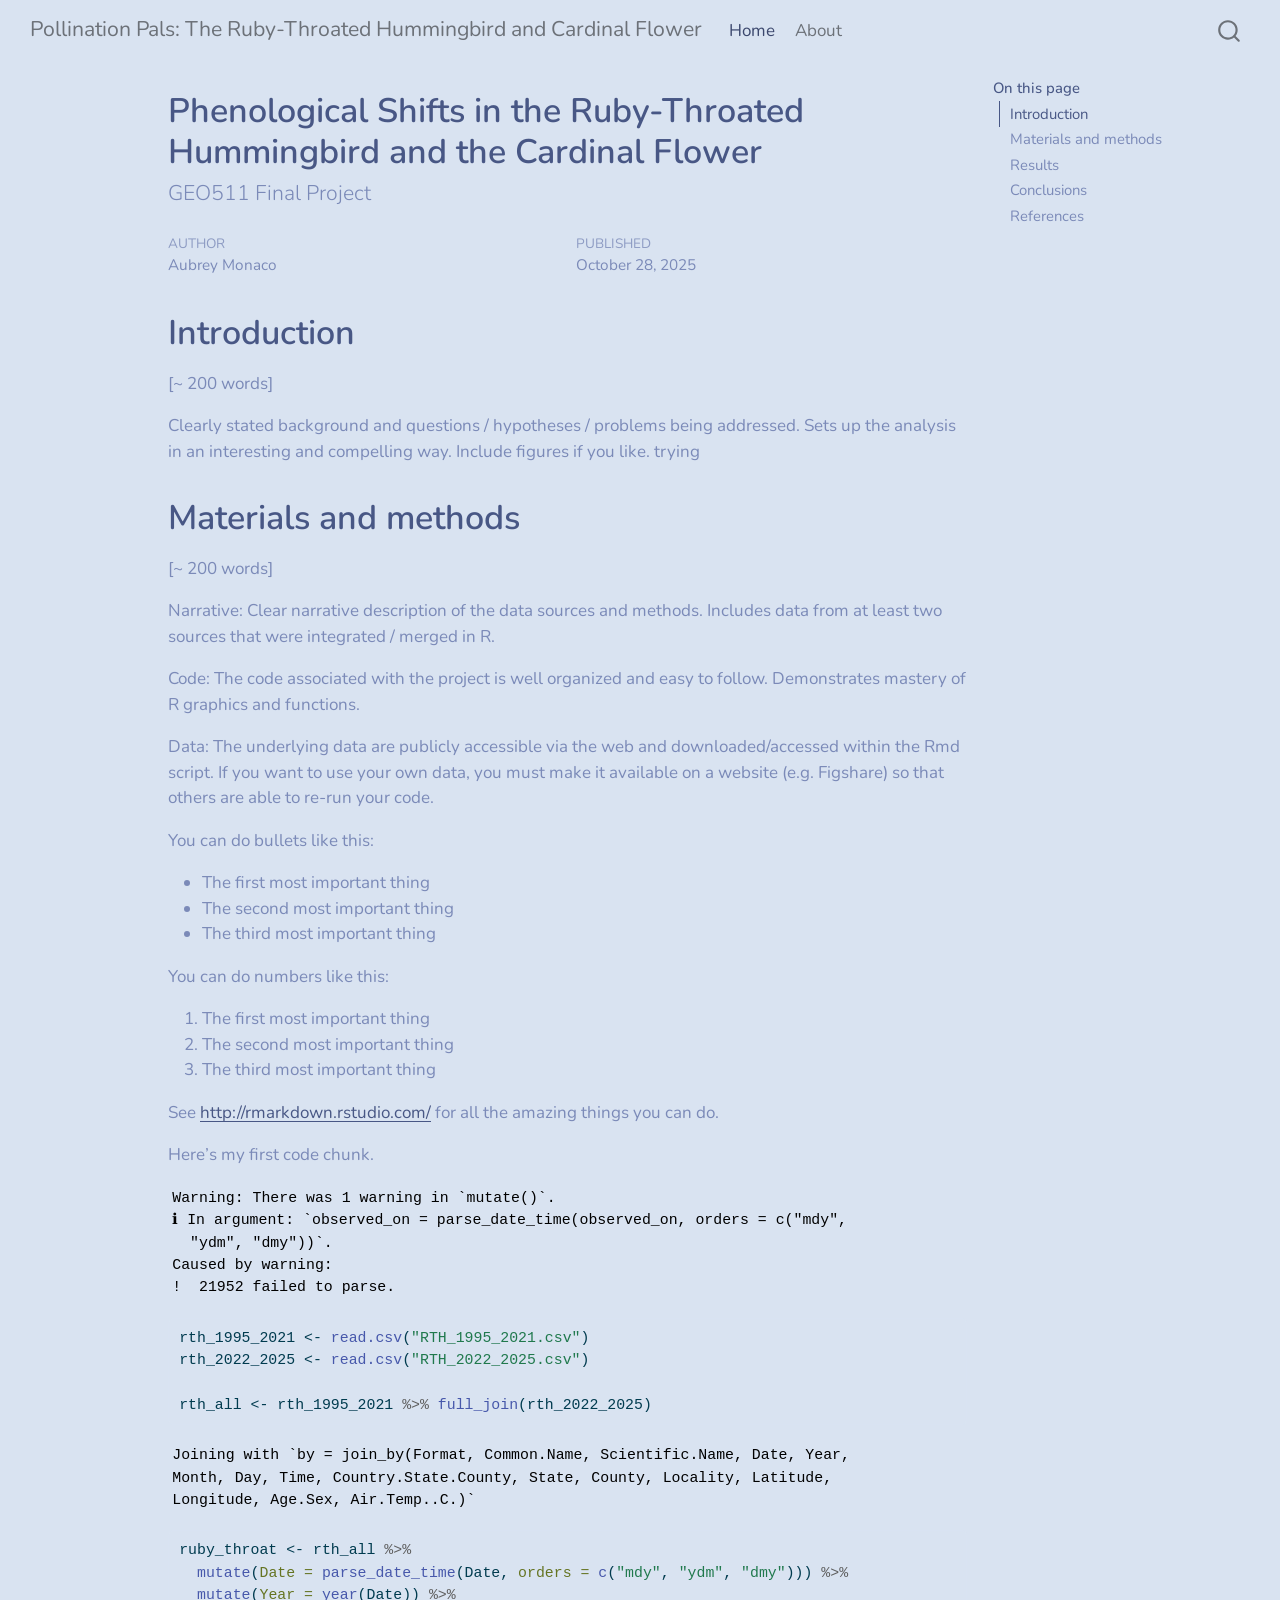
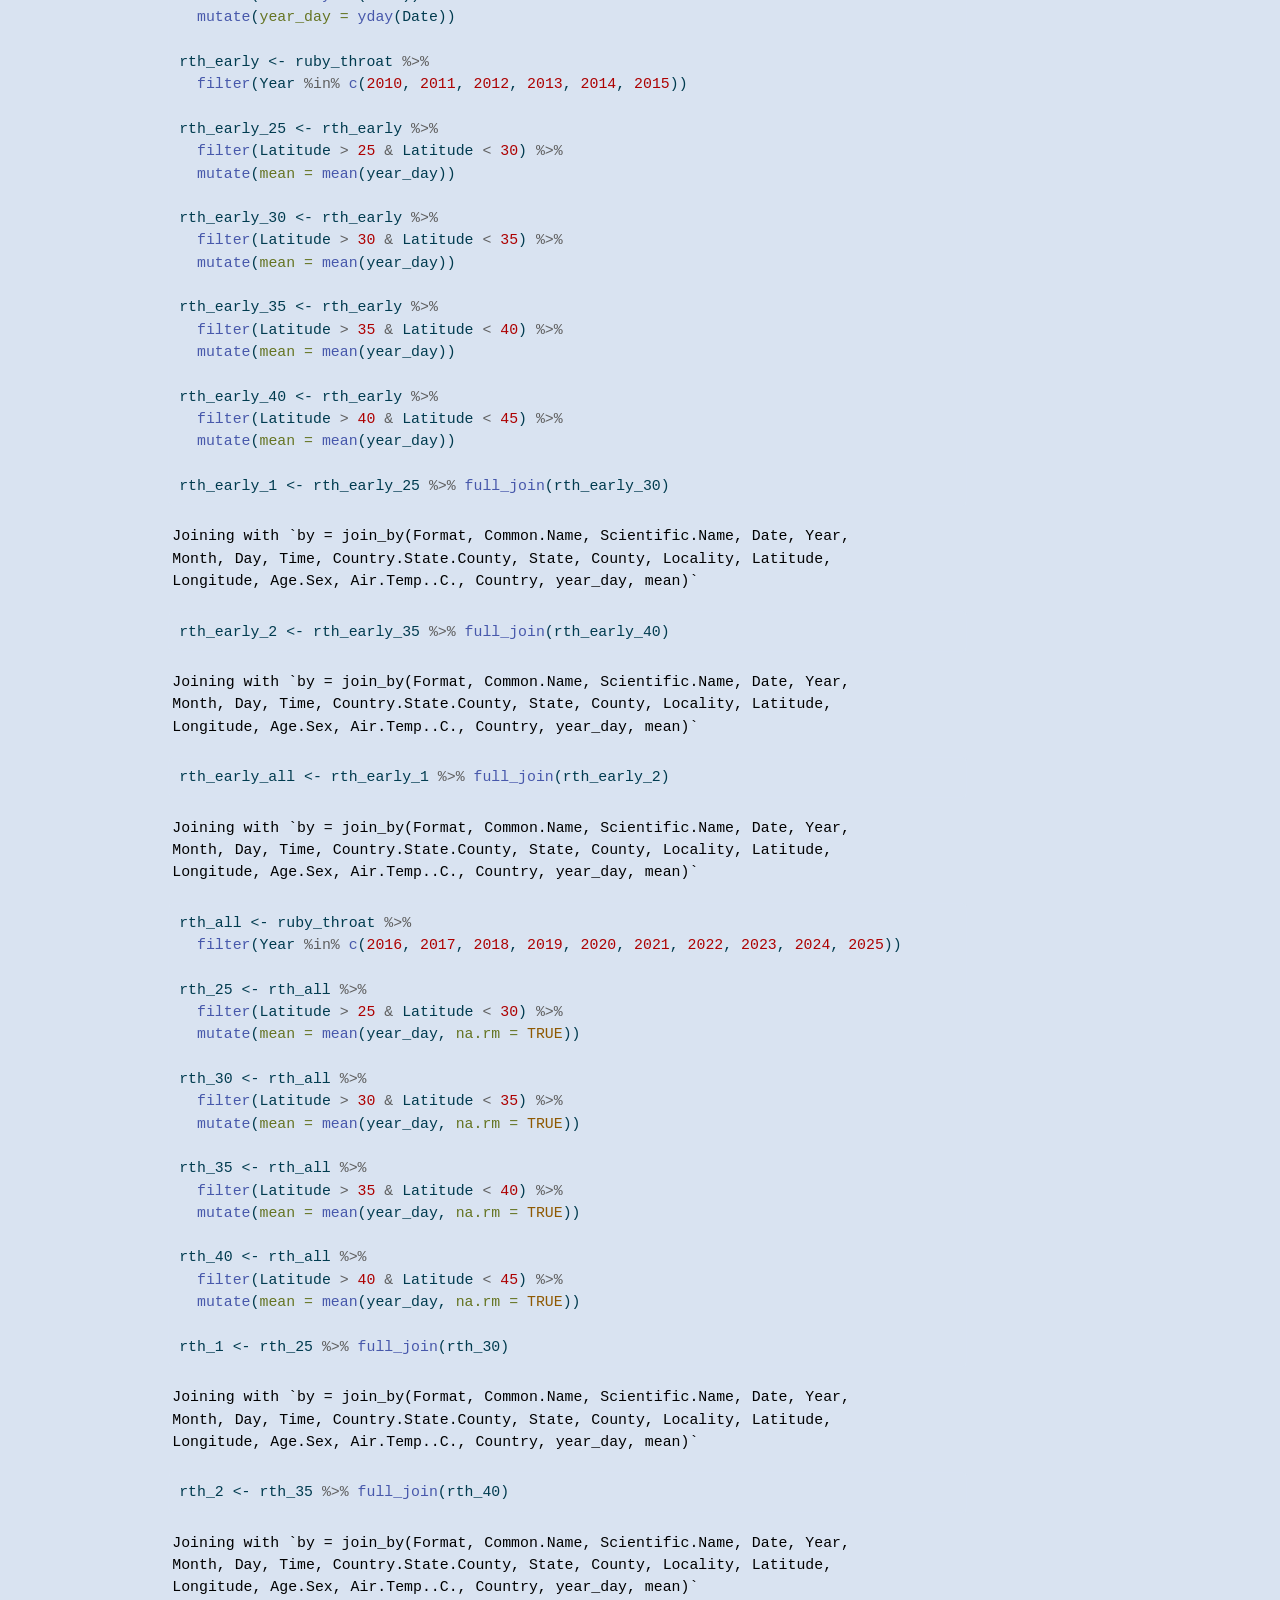
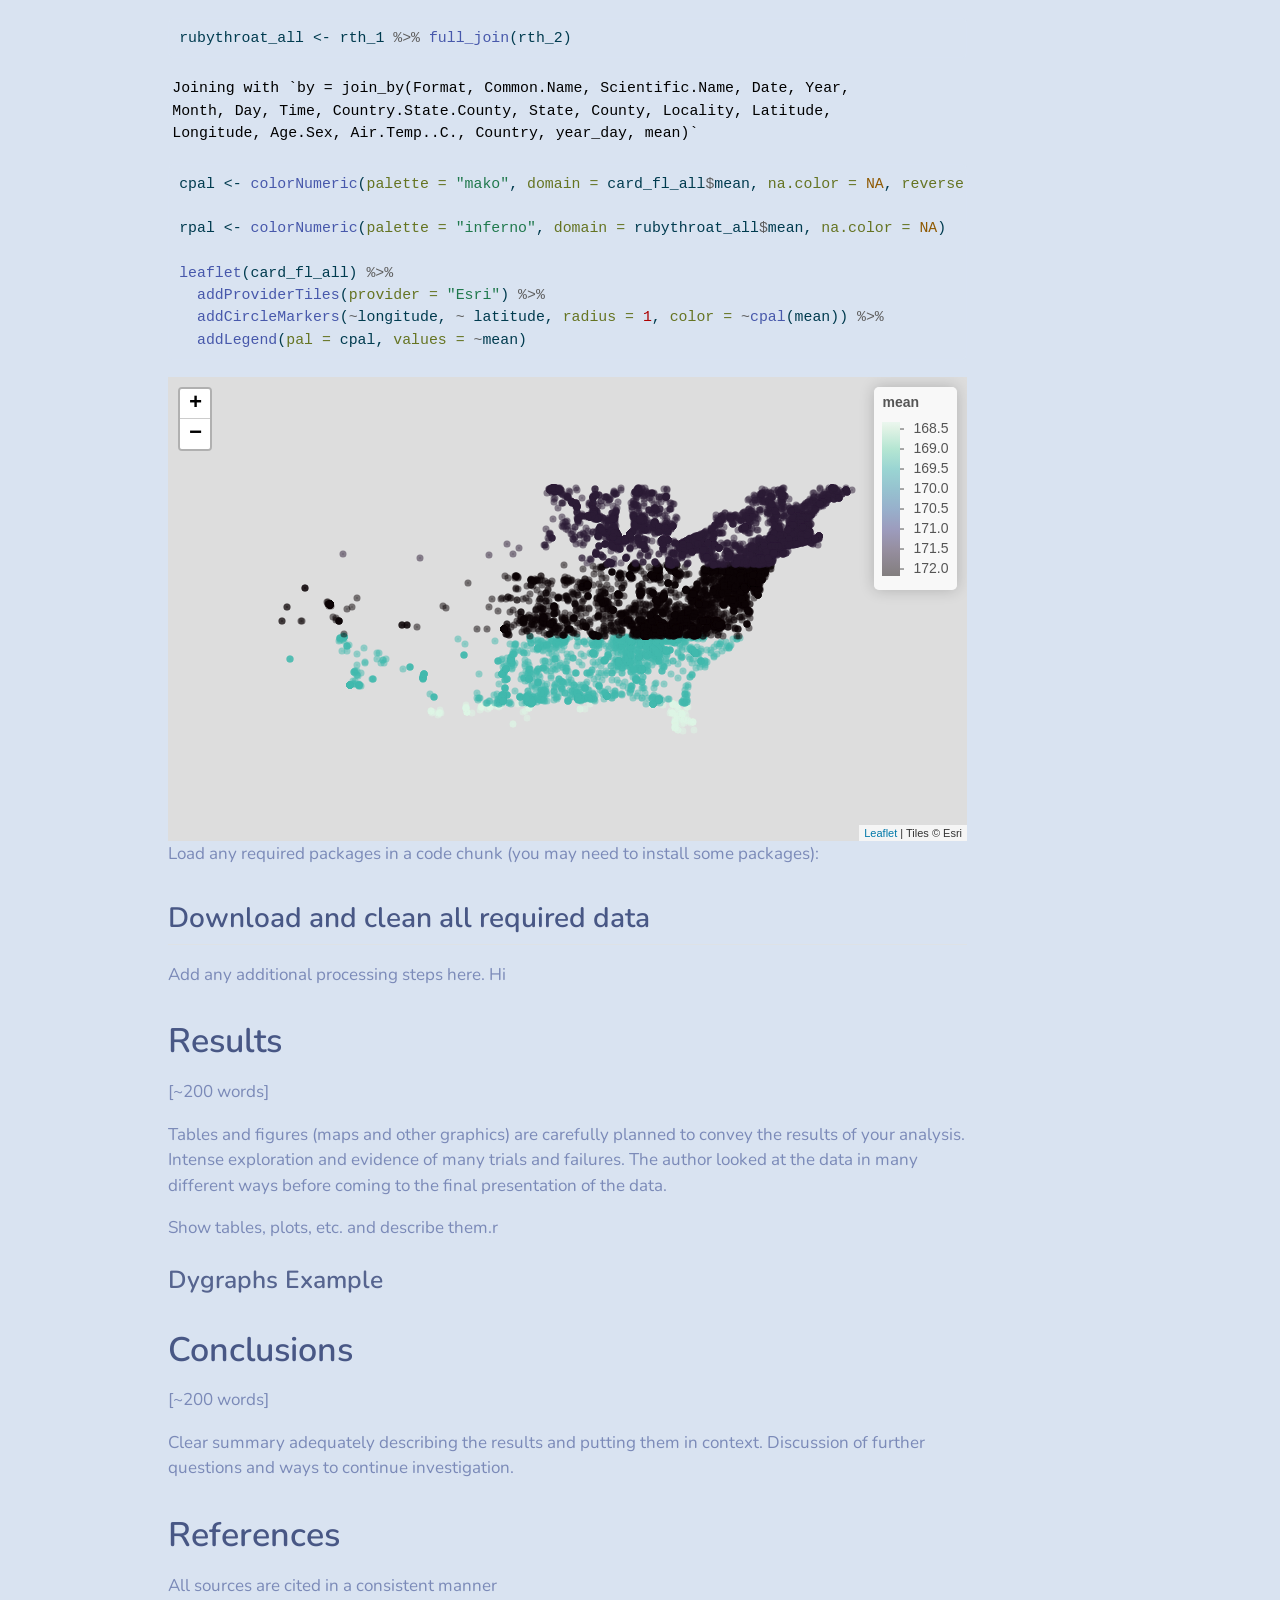
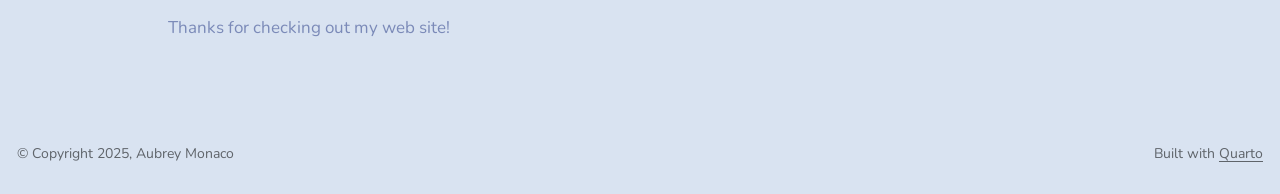
==== docs/index.html @ 7af9f14c "website update" ====
<!DOCTYPE html>
<html xmlns="http://www.w3.org/1999/xhtml" lang="en" xml:lang="en"><head>

<meta charset="utf-8">
<meta name="generator" content="quarto-1.7.32">

<meta name="viewport" content="width=device-width, initial-scale=1.0, user-scalable=yes">

<meta name="author" content="Aubrey Monaco">
<meta name="dcterms.date" content="2025-10-28">

<title>Phenological Shifts in the Ruby-Throated Hummingbird and the Cardinal Flower – Pollination Pals: The Ruby-Throated Hummingbird and Cardinal Flower</title>
<style>
code{white-space: pre-wrap;}
span.smallcaps{font-variant: small-caps;}
div.columns{display: flex; gap: min(4vw, 1.5em);}
div.column{flex: auto; overflow-x: auto;}
div.hanging-indent{margin-left: 1.5em; text-indent: -1.5em;}
ul.task-list{list-style: none;}
ul.task-list li input[type="checkbox"] {
  width: 0.8em;
  margin: 0 0.8em 0.2em -1em; /* quarto-specific, see https://github.com/quarto-dev/quarto-cli/issues/4556 */ 
  vertical-align: middle;
}
/* CSS for syntax highlighting */
html { -webkit-text-size-adjust: 100%; }
pre > code.sourceCode { white-space: pre; position: relative; }
pre > code.sourceCode > span { display: inline-block; line-height: 1.25; }
pre > code.sourceCode > span:empty { height: 1.2em; }
.sourceCode { overflow: visible; }
code.sourceCode > span { color: inherit; text-decoration: inherit; }
div.sourceCode { margin: 1em 0; }
pre.sourceCode { margin: 0; }
@media screen {
div.sourceCode { overflow: auto; }
}
@media print {
pre > code.sourceCode { white-space: pre-wrap; }
pre > code.sourceCode > span { text-indent: -5em; padding-left: 5em; }
}
pre.numberSource code
  { counter-reset: source-line 0; }
pre.numberSource code > span
  { position: relative; left: -4em; counter-increment: source-line; }
pre.numberSource code > span > a:first-child::before
  { content: counter(source-line);
    position: relative; left: -1em; text-align: right; vertical-align: baseline;
    border: none; display: inline-block;
    -webkit-touch-callout: none; -webkit-user-select: none;
    -khtml-user-select: none; -moz-user-select: none;
    -ms-user-select: none; user-select: none;
    padding: 0 4px; width: 4em;
  }
pre.numberSource { margin-left: 3em;  padding-left: 4px; }
div.sourceCode
  {   }
@media screen {
pre > code.sourceCode > span > a:first-child::before { text-decoration: underline; }
}
</style>


<script src="site_libs/quarto-nav/quarto-nav.js"></script>
<script src="site_libs/quarto-nav/headroom.min.js"></script>
<script src="site_libs/clipboard/clipboard.min.js"></script>
<script src="site_libs/quarto-search/autocomplete.umd.js"></script>
<script src="site_libs/quarto-search/fuse.min.js"></script>
<script src="site_libs/quarto-search/quarto-search.js"></script>
<meta name="quarto:offset" content="./">
<script src="site_libs/quarto-html/quarto.js" type="module"></script>
<script src="site_libs/quarto-html/tabsets/tabsets.js" type="module"></script>
<script src="site_libs/quarto-html/popper.min.js"></script>
<script src="site_libs/quarto-html/tippy.umd.min.js"></script>
<script src="site_libs/quarto-html/anchor.min.js"></script>
<link href="site_libs/quarto-html/tippy.css" rel="stylesheet">
<link href="site_libs/quarto-html/quarto-syntax-highlighting-37eea08aefeeee20ff55810ff984fec1.css" rel="stylesheet" id="quarto-text-highlighting-styles">
<script src="site_libs/bootstrap/bootstrap.min.js"></script>
<link href="site_libs/bootstrap/bootstrap-icons.css" rel="stylesheet">
<link href="site_libs/bootstrap/bootstrap-11587c5d6302432a50f236a5b7bcaba8.min.css" rel="stylesheet" append-hash="true" id="quarto-bootstrap" data-mode="light">
<script id="quarto-search-options" type="application/json">{
  "location": "navbar",
  "copy-button": false,
  "collapse-after": 3,
  "panel-placement": "end",
  "type": "overlay",
  "limit": 50,
  "keyboard-shortcut": [
    "f",
    "/",
    "s"
  ],
  "show-item-context": false,
  "language": {
    "search-no-results-text": "No results",
    "search-matching-documents-text": "matching documents",
    "search-copy-link-title": "Copy link to search",
    "search-hide-matches-text": "Hide additional matches",
    "search-more-match-text": "more match in this document",
    "search-more-matches-text": "more matches in this document",
    "search-clear-button-title": "Clear",
    "search-text-placeholder": "",
    "search-detached-cancel-button-title": "Cancel",
    "search-submit-button-title": "Submit",
    "search-label": "Search"
  }
}</script>
<link href="site_libs/htmltools-fill-0.5.8.1/fill.css" rel="stylesheet">

<script src="site_libs/htmlwidgets-1.6.4/htmlwidgets.js"></script>

<script src="site_libs/jquery-3.6.0/jquery-3.6.0.min.js"></script>

<link href="site_libs/leaflet-1.3.1/leaflet.css" rel="stylesheet">

<script src="site_libs/leaflet-1.3.1/leaflet.js"></script>

<link href="site_libs/leafletfix-1.0.0/leafletfix.css" rel="stylesheet">

<script src="site_libs/proj4-2.6.2/proj4.min.js"></script>

<script src="site_libs/Proj4Leaflet-1.0.1/proj4leaflet.js"></script>

<link href="site_libs/rstudio_leaflet-1.3.1/rstudio_leaflet.css" rel="stylesheet">

<script src="site_libs/leaflet-binding-2.2.3/leaflet.js"></script>

<script src="site_libs/leaflet-providers-2.0.0/leaflet-providers_2.0.0.js"></script>

<script src="site_libs/leaflet-providers-plugin-2.2.3/leaflet-providers-plugin.js"></script>



</head>

<body class="nav-fixed quarto-light">

<div id="quarto-search-results"></div>
  <header id="quarto-header" class="headroom fixed-top">
    <nav class="navbar navbar-expand-lg " data-bs-theme="dark">
      <div class="navbar-container container-fluid">
      <div class="navbar-brand-container mx-auto">
    <a class="navbar-brand" href="./index.html">
    <span class="navbar-title">Pollination Pals: The Ruby-Throated Hummingbird and Cardinal Flower</span>
    </a>
  </div>
            <div id="quarto-search" class="" title="Search"></div>
          <button class="navbar-toggler" type="button" data-bs-toggle="collapse" data-bs-target="#navbarCollapse" aria-controls="navbarCollapse" role="menu" aria-expanded="false" aria-label="Toggle navigation" onclick="if (window.quartoToggleHeadroom) { window.quartoToggleHeadroom(); }">
  <span class="navbar-toggler-icon"></span>
</button>
          <div class="collapse navbar-collapse" id="navbarCollapse">
            <ul class="navbar-nav navbar-nav-scroll me-auto">
  <li class="nav-item">
    <a class="nav-link active" href="./index.html" aria-current="page"> 
<span class="menu-text">Home</span></a>
  </li>  
  <li class="nav-item">
    <a class="nav-link" href="./about.html"> 
<span class="menu-text">About</span></a>
  </li>  
</ul>
          </div> <!-- /navcollapse -->
            <div class="quarto-navbar-tools">
</div>
      </div> <!-- /container-fluid -->
    </nav>
</header>
<!-- content -->
<div id="quarto-content" class="quarto-container page-columns page-rows-contents page-layout-article page-navbar">
<!-- sidebar -->
<!-- margin-sidebar -->
    <div id="quarto-margin-sidebar" class="sidebar margin-sidebar">
        <nav id="TOC" role="doc-toc" class="toc-active">
    <h2 id="toc-title">On this page</h2>
   
  <ul>
  <li><a href="#introduction" id="toc-introduction" class="nav-link active" data-scroll-target="#introduction">Introduction</a></li>
  <li><a href="#materials-and-methods" id="toc-materials-and-methods" class="nav-link" data-scroll-target="#materials-and-methods">Materials and methods</a>
  <ul class="collapse">
  <li><a href="#download-and-clean-all-required-data" id="toc-download-and-clean-all-required-data" class="nav-link" data-scroll-target="#download-and-clean-all-required-data">Download and clean all required data</a></li>
  </ul></li>
  <li><a href="#results" id="toc-results" class="nav-link" data-scroll-target="#results">Results</a>
  <ul class="collapse">
  <li><a href="#dygraphs-example" id="toc-dygraphs-example" class="nav-link" data-scroll-target="#dygraphs-example">Dygraphs Example</a></li>
  </ul></li>
  <li><a href="#conclusions" id="toc-conclusions" class="nav-link" data-scroll-target="#conclusions">Conclusions</a></li>
  <li><a href="#references" id="toc-references" class="nav-link" data-scroll-target="#references">References</a></li>
  </ul>
</nav>
    </div>
<!-- main -->
<main class="content" id="quarto-document-content">

<header id="title-block-header" class="quarto-title-block default">
<div class="quarto-title">
<h1 class="title">Phenological Shifts in the Ruby-Throated Hummingbird and the Cardinal Flower</h1>
<p class="subtitle lead">GEO511 Final Project</p>
</div>



<div class="quarto-title-meta">

    <div>
    <div class="quarto-title-meta-heading">Author</div>
    <div class="quarto-title-meta-contents">
             <p>Aubrey Monaco </p>
          </div>
  </div>
    
    <div>
    <div class="quarto-title-meta-heading">Published</div>
    <div class="quarto-title-meta-contents">
      <p class="date">October 28, 2025</p>
    </div>
  </div>
  
    
  </div>
  


</header>


<section id="introduction" class="level1">
<h1>Introduction</h1>
<p>[~ 200 words]</p>
<p>Clearly stated background and questions / hypotheses / problems being addressed. Sets up the analysis in an interesting and compelling way. Include figures if you like. trying</p>
</section>
<section id="materials-and-methods" class="level1">
<h1>Materials and methods</h1>
<p>[~ 200 words]</p>
<p>Narrative: Clear narrative description of the data sources and methods. Includes data from at least two sources that were integrated / merged in R.</p>
<p>Code: The code associated with the project is well organized and easy to follow. Demonstrates mastery of R graphics and functions.</p>
<p>Data: The underlying data are publicly accessible via the web and downloaded/accessed within the Rmd script. If you want to use your own data, you must make it available on a website (e.g.&nbsp;Figshare) so that others are able to re-run your code.</p>
<p>You can do bullets like this:</p>
<ul>
<li>The first most important thing</li>
<li>The second most important thing</li>
<li>The third most important thing</li>
</ul>
<p>You can do numbers like this:</p>
<ol type="1">
<li>The first most important thing</li>
<li>The second most important thing</li>
<li>The third most important thing</li>
</ol>
<p>See <a href="http://rmarkdown.rstudio.com/" class="uri">http://rmarkdown.rstudio.com/</a> for all the amazing things you can do.</p>
<p>Here’s my first code chunk.</p>
<div class="cell">
<div class="cell-output cell-output-stderr">
<pre><code>Warning: There was 1 warning in `mutate()`.
ℹ In argument: `observed_on = parse_date_time(observed_on, orders = c("mdy",
  "ydm", "dmy"))`.
Caused by warning:
!  21952 failed to parse.</code></pre>
</div>
</div>
<div class="cell">
<div class="sourceCode cell-code" id="cb2"><pre class="sourceCode r code-with-copy"><code class="sourceCode r"><span id="cb2-1"><a href="#cb2-1" aria-hidden="true" tabindex="-1"></a>rth_1995_2021 <span class="ot">&lt;-</span> <span class="fu">read.csv</span>(<span class="st">"RTH_1995_2021.csv"</span>)</span>
<span id="cb2-2"><a href="#cb2-2" aria-hidden="true" tabindex="-1"></a>rth_2022_2025 <span class="ot">&lt;-</span> <span class="fu">read.csv</span>(<span class="st">"RTH_2022_2025.csv"</span>)</span>
<span id="cb2-3"><a href="#cb2-3" aria-hidden="true" tabindex="-1"></a></span>
<span id="cb2-4"><a href="#cb2-4" aria-hidden="true" tabindex="-1"></a>rth_all <span class="ot">&lt;-</span> rth_1995_2021 <span class="sc">%&gt;%</span> <span class="fu">full_join</span>(rth_2022_2025)</span></code><button title="Copy to Clipboard" class="code-copy-button"><i class="bi"></i></button></pre></div>
<div class="cell-output cell-output-stderr">
<pre><code>Joining with `by = join_by(Format, Common.Name, Scientific.Name, Date, Year,
Month, Day, Time, Country.State.County, State, County, Locality, Latitude,
Longitude, Age.Sex, Air.Temp..C.)`</code></pre>
</div>
<div class="sourceCode cell-code" id="cb4"><pre class="sourceCode r code-with-copy"><code class="sourceCode r"><span id="cb4-1"><a href="#cb4-1" aria-hidden="true" tabindex="-1"></a>ruby_throat <span class="ot">&lt;-</span> rth_all <span class="sc">%&gt;%</span></span>
<span id="cb4-2"><a href="#cb4-2" aria-hidden="true" tabindex="-1"></a>  <span class="fu">mutate</span>(<span class="at">Date =</span> <span class="fu">parse_date_time</span>(Date, <span class="at">orders =</span> <span class="fu">c</span>(<span class="st">"mdy"</span>, <span class="st">"ydm"</span>, <span class="st">"dmy"</span>))) <span class="sc">%&gt;%</span></span>
<span id="cb4-3"><a href="#cb4-3" aria-hidden="true" tabindex="-1"></a>  <span class="fu">mutate</span>(<span class="at">Year =</span> <span class="fu">year</span>(Date)) <span class="sc">%&gt;%</span></span>
<span id="cb4-4"><a href="#cb4-4" aria-hidden="true" tabindex="-1"></a>  <span class="fu">mutate</span>(<span class="at">year_day =</span> <span class="fu">yday</span>(Date))</span>
<span id="cb4-5"><a href="#cb4-5" aria-hidden="true" tabindex="-1"></a></span>
<span id="cb4-6"><a href="#cb4-6" aria-hidden="true" tabindex="-1"></a>rth_early <span class="ot">&lt;-</span> ruby_throat <span class="sc">%&gt;%</span></span>
<span id="cb4-7"><a href="#cb4-7" aria-hidden="true" tabindex="-1"></a>  <span class="fu">filter</span>(Year <span class="sc">%in%</span> <span class="fu">c</span>(<span class="dv">2010</span>, <span class="dv">2011</span>, <span class="dv">2012</span>, <span class="dv">2013</span>, <span class="dv">2014</span>, <span class="dv">2015</span>))</span>
<span id="cb4-8"><a href="#cb4-8" aria-hidden="true" tabindex="-1"></a></span>
<span id="cb4-9"><a href="#cb4-9" aria-hidden="true" tabindex="-1"></a>rth_early_25 <span class="ot">&lt;-</span> rth_early <span class="sc">%&gt;%</span></span>
<span id="cb4-10"><a href="#cb4-10" aria-hidden="true" tabindex="-1"></a>  <span class="fu">filter</span>(Latitude <span class="sc">&gt;</span> <span class="dv">25</span> <span class="sc">&amp;</span> Latitude <span class="sc">&lt;</span> <span class="dv">30</span>) <span class="sc">%&gt;%</span></span>
<span id="cb4-11"><a href="#cb4-11" aria-hidden="true" tabindex="-1"></a>  <span class="fu">mutate</span>(<span class="at">mean =</span> <span class="fu">mean</span>(year_day))</span>
<span id="cb4-12"><a href="#cb4-12" aria-hidden="true" tabindex="-1"></a></span>
<span id="cb4-13"><a href="#cb4-13" aria-hidden="true" tabindex="-1"></a>rth_early_30 <span class="ot">&lt;-</span> rth_early <span class="sc">%&gt;%</span></span>
<span id="cb4-14"><a href="#cb4-14" aria-hidden="true" tabindex="-1"></a>  <span class="fu">filter</span>(Latitude <span class="sc">&gt;</span> <span class="dv">30</span> <span class="sc">&amp;</span> Latitude <span class="sc">&lt;</span> <span class="dv">35</span>) <span class="sc">%&gt;%</span></span>
<span id="cb4-15"><a href="#cb4-15" aria-hidden="true" tabindex="-1"></a>  <span class="fu">mutate</span>(<span class="at">mean =</span> <span class="fu">mean</span>(year_day))</span>
<span id="cb4-16"><a href="#cb4-16" aria-hidden="true" tabindex="-1"></a></span>
<span id="cb4-17"><a href="#cb4-17" aria-hidden="true" tabindex="-1"></a>rth_early_35 <span class="ot">&lt;-</span> rth_early <span class="sc">%&gt;%</span></span>
<span id="cb4-18"><a href="#cb4-18" aria-hidden="true" tabindex="-1"></a>  <span class="fu">filter</span>(Latitude <span class="sc">&gt;</span> <span class="dv">35</span> <span class="sc">&amp;</span> Latitude <span class="sc">&lt;</span> <span class="dv">40</span>) <span class="sc">%&gt;%</span></span>
<span id="cb4-19"><a href="#cb4-19" aria-hidden="true" tabindex="-1"></a>  <span class="fu">mutate</span>(<span class="at">mean =</span> <span class="fu">mean</span>(year_day))</span>
<span id="cb4-20"><a href="#cb4-20" aria-hidden="true" tabindex="-1"></a></span>
<span id="cb4-21"><a href="#cb4-21" aria-hidden="true" tabindex="-1"></a>rth_early_40 <span class="ot">&lt;-</span> rth_early <span class="sc">%&gt;%</span></span>
<span id="cb4-22"><a href="#cb4-22" aria-hidden="true" tabindex="-1"></a>  <span class="fu">filter</span>(Latitude <span class="sc">&gt;</span> <span class="dv">40</span> <span class="sc">&amp;</span> Latitude <span class="sc">&lt;</span> <span class="dv">45</span>) <span class="sc">%&gt;%</span></span>
<span id="cb4-23"><a href="#cb4-23" aria-hidden="true" tabindex="-1"></a>  <span class="fu">mutate</span>(<span class="at">mean =</span> <span class="fu">mean</span>(year_day))</span>
<span id="cb4-24"><a href="#cb4-24" aria-hidden="true" tabindex="-1"></a></span>
<span id="cb4-25"><a href="#cb4-25" aria-hidden="true" tabindex="-1"></a>rth_early_1 <span class="ot">&lt;-</span> rth_early_25 <span class="sc">%&gt;%</span> <span class="fu">full_join</span>(rth_early_30)</span></code><button title="Copy to Clipboard" class="code-copy-button"><i class="bi"></i></button></pre></div>
<div class="cell-output cell-output-stderr">
<pre><code>Joining with `by = join_by(Format, Common.Name, Scientific.Name, Date, Year,
Month, Day, Time, Country.State.County, State, County, Locality, Latitude,
Longitude, Age.Sex, Air.Temp..C., Country, year_day, mean)`</code></pre>
</div>
<div class="sourceCode cell-code" id="cb6"><pre class="sourceCode r code-with-copy"><code class="sourceCode r"><span id="cb6-1"><a href="#cb6-1" aria-hidden="true" tabindex="-1"></a>rth_early_2 <span class="ot">&lt;-</span> rth_early_35 <span class="sc">%&gt;%</span> <span class="fu">full_join</span>(rth_early_40)</span></code><button title="Copy to Clipboard" class="code-copy-button"><i class="bi"></i></button></pre></div>
<div class="cell-output cell-output-stderr">
<pre><code>Joining with `by = join_by(Format, Common.Name, Scientific.Name, Date, Year,
Month, Day, Time, Country.State.County, State, County, Locality, Latitude,
Longitude, Age.Sex, Air.Temp..C., Country, year_day, mean)`</code></pre>
</div>
<div class="sourceCode cell-code" id="cb8"><pre class="sourceCode r code-with-copy"><code class="sourceCode r"><span id="cb8-1"><a href="#cb8-1" aria-hidden="true" tabindex="-1"></a>rth_early_all <span class="ot">&lt;-</span> rth_early_1 <span class="sc">%&gt;%</span> <span class="fu">full_join</span>(rth_early_2)</span></code><button title="Copy to Clipboard" class="code-copy-button"><i class="bi"></i></button></pre></div>
<div class="cell-output cell-output-stderr">
<pre><code>Joining with `by = join_by(Format, Common.Name, Scientific.Name, Date, Year,
Month, Day, Time, Country.State.County, State, County, Locality, Latitude,
Longitude, Age.Sex, Air.Temp..C., Country, year_day, mean)`</code></pre>
</div>
</div>
<div class="cell">
<div class="sourceCode cell-code" id="cb10"><pre class="sourceCode r code-with-copy"><code class="sourceCode r"><span id="cb10-1"><a href="#cb10-1" aria-hidden="true" tabindex="-1"></a>rth_all <span class="ot">&lt;-</span> ruby_throat <span class="sc">%&gt;%</span></span>
<span id="cb10-2"><a href="#cb10-2" aria-hidden="true" tabindex="-1"></a>  <span class="fu">filter</span>(Year <span class="sc">%in%</span> <span class="fu">c</span>(<span class="dv">2016</span>, <span class="dv">2017</span>, <span class="dv">2018</span>, <span class="dv">2019</span>, <span class="dv">2020</span>, <span class="dv">2021</span>, <span class="dv">2022</span>, <span class="dv">2023</span>, <span class="dv">2024</span>, <span class="dv">2025</span>))</span>
<span id="cb10-3"><a href="#cb10-3" aria-hidden="true" tabindex="-1"></a></span>
<span id="cb10-4"><a href="#cb10-4" aria-hidden="true" tabindex="-1"></a>rth_25 <span class="ot">&lt;-</span> rth_all <span class="sc">%&gt;%</span></span>
<span id="cb10-5"><a href="#cb10-5" aria-hidden="true" tabindex="-1"></a>  <span class="fu">filter</span>(Latitude <span class="sc">&gt;</span> <span class="dv">25</span> <span class="sc">&amp;</span> Latitude <span class="sc">&lt;</span> <span class="dv">30</span>) <span class="sc">%&gt;%</span></span>
<span id="cb10-6"><a href="#cb10-6" aria-hidden="true" tabindex="-1"></a>  <span class="fu">mutate</span>(<span class="at">mean =</span> <span class="fu">mean</span>(year_day, <span class="at">na.rm =</span> <span class="cn">TRUE</span>))</span>
<span id="cb10-7"><a href="#cb10-7" aria-hidden="true" tabindex="-1"></a></span>
<span id="cb10-8"><a href="#cb10-8" aria-hidden="true" tabindex="-1"></a>rth_30 <span class="ot">&lt;-</span> rth_all <span class="sc">%&gt;%</span></span>
<span id="cb10-9"><a href="#cb10-9" aria-hidden="true" tabindex="-1"></a>  <span class="fu">filter</span>(Latitude <span class="sc">&gt;</span> <span class="dv">30</span> <span class="sc">&amp;</span> Latitude <span class="sc">&lt;</span> <span class="dv">35</span>) <span class="sc">%&gt;%</span></span>
<span id="cb10-10"><a href="#cb10-10" aria-hidden="true" tabindex="-1"></a>  <span class="fu">mutate</span>(<span class="at">mean =</span> <span class="fu">mean</span>(year_day, <span class="at">na.rm =</span> <span class="cn">TRUE</span>))</span>
<span id="cb10-11"><a href="#cb10-11" aria-hidden="true" tabindex="-1"></a></span>
<span id="cb10-12"><a href="#cb10-12" aria-hidden="true" tabindex="-1"></a>rth_35 <span class="ot">&lt;-</span> rth_all <span class="sc">%&gt;%</span></span>
<span id="cb10-13"><a href="#cb10-13" aria-hidden="true" tabindex="-1"></a>  <span class="fu">filter</span>(Latitude <span class="sc">&gt;</span> <span class="dv">35</span> <span class="sc">&amp;</span> Latitude <span class="sc">&lt;</span> <span class="dv">40</span>) <span class="sc">%&gt;%</span></span>
<span id="cb10-14"><a href="#cb10-14" aria-hidden="true" tabindex="-1"></a>  <span class="fu">mutate</span>(<span class="at">mean =</span> <span class="fu">mean</span>(year_day, <span class="at">na.rm =</span> <span class="cn">TRUE</span>))</span>
<span id="cb10-15"><a href="#cb10-15" aria-hidden="true" tabindex="-1"></a></span>
<span id="cb10-16"><a href="#cb10-16" aria-hidden="true" tabindex="-1"></a>rth_40 <span class="ot">&lt;-</span> rth_all <span class="sc">%&gt;%</span></span>
<span id="cb10-17"><a href="#cb10-17" aria-hidden="true" tabindex="-1"></a>  <span class="fu">filter</span>(Latitude <span class="sc">&gt;</span> <span class="dv">40</span> <span class="sc">&amp;</span> Latitude <span class="sc">&lt;</span> <span class="dv">45</span>) <span class="sc">%&gt;%</span></span>
<span id="cb10-18"><a href="#cb10-18" aria-hidden="true" tabindex="-1"></a>  <span class="fu">mutate</span>(<span class="at">mean =</span> <span class="fu">mean</span>(year_day, <span class="at">na.rm =</span> <span class="cn">TRUE</span>))</span>
<span id="cb10-19"><a href="#cb10-19" aria-hidden="true" tabindex="-1"></a></span>
<span id="cb10-20"><a href="#cb10-20" aria-hidden="true" tabindex="-1"></a>rth_1 <span class="ot">&lt;-</span> rth_25 <span class="sc">%&gt;%</span> <span class="fu">full_join</span>(rth_30)</span></code><button title="Copy to Clipboard" class="code-copy-button"><i class="bi"></i></button></pre></div>
<div class="cell-output cell-output-stderr">
<pre><code>Joining with `by = join_by(Format, Common.Name, Scientific.Name, Date, Year,
Month, Day, Time, Country.State.County, State, County, Locality, Latitude,
Longitude, Age.Sex, Air.Temp..C., Country, year_day, mean)`</code></pre>
</div>
<div class="sourceCode cell-code" id="cb12"><pre class="sourceCode r code-with-copy"><code class="sourceCode r"><span id="cb12-1"><a href="#cb12-1" aria-hidden="true" tabindex="-1"></a>rth_2 <span class="ot">&lt;-</span> rth_35 <span class="sc">%&gt;%</span> <span class="fu">full_join</span>(rth_40)</span></code><button title="Copy to Clipboard" class="code-copy-button"><i class="bi"></i></button></pre></div>
<div class="cell-output cell-output-stderr">
<pre><code>Joining with `by = join_by(Format, Common.Name, Scientific.Name, Date, Year,
Month, Day, Time, Country.State.County, State, County, Locality, Latitude,
Longitude, Age.Sex, Air.Temp..C., Country, year_day, mean)`</code></pre>
</div>
<div class="sourceCode cell-code" id="cb14"><pre class="sourceCode r code-with-copy"><code class="sourceCode r"><span id="cb14-1"><a href="#cb14-1" aria-hidden="true" tabindex="-1"></a>rubythroat_all <span class="ot">&lt;-</span> rth_1 <span class="sc">%&gt;%</span> <span class="fu">full_join</span>(rth_2)</span></code><button title="Copy to Clipboard" class="code-copy-button"><i class="bi"></i></button></pre></div>
<div class="cell-output cell-output-stderr">
<pre><code>Joining with `by = join_by(Format, Common.Name, Scientific.Name, Date, Year,
Month, Day, Time, Country.State.County, State, County, Locality, Latitude,
Longitude, Age.Sex, Air.Temp..C., Country, year_day, mean)`</code></pre>
</div>
</div>
<div class="cell">
<div class="sourceCode cell-code" id="cb16"><pre class="sourceCode r code-with-copy"><code class="sourceCode r"><span id="cb16-1"><a href="#cb16-1" aria-hidden="true" tabindex="-1"></a>cpal <span class="ot">&lt;-</span> <span class="fu">colorNumeric</span>(<span class="at">palette =</span> <span class="st">"mako"</span>, <span class="at">domain =</span> card_fl_all<span class="sc">$</span>mean, <span class="at">na.color =</span> <span class="cn">NA</span>, <span class="at">reverse =</span> <span class="cn">TRUE</span>)</span>
<span id="cb16-2"><a href="#cb16-2" aria-hidden="true" tabindex="-1"></a></span>
<span id="cb16-3"><a href="#cb16-3" aria-hidden="true" tabindex="-1"></a>rpal <span class="ot">&lt;-</span> <span class="fu">colorNumeric</span>(<span class="at">palette =</span> <span class="st">"inferno"</span>, <span class="at">domain =</span> rubythroat_all<span class="sc">$</span>mean, <span class="at">na.color =</span> <span class="cn">NA</span>)</span>
<span id="cb16-4"><a href="#cb16-4" aria-hidden="true" tabindex="-1"></a> </span>
<span id="cb16-5"><a href="#cb16-5" aria-hidden="true" tabindex="-1"></a><span class="fu">leaflet</span>(card_fl_all) <span class="sc">%&gt;%</span></span>
<span id="cb16-6"><a href="#cb16-6" aria-hidden="true" tabindex="-1"></a>  <span class="fu">addProviderTiles</span>(<span class="at">provider =</span> <span class="st">"Esri"</span>) <span class="sc">%&gt;%</span></span>
<span id="cb16-7"><a href="#cb16-7" aria-hidden="true" tabindex="-1"></a>  <span class="fu">addCircleMarkers</span>(<span class="sc">~</span>longitude, <span class="sc">~</span> latitude, <span class="at">radius =</span> <span class="dv">1</span>, <span class="at">color =</span> <span class="sc">~</span><span class="fu">cpal</span>(mean)) <span class="sc">%&gt;%</span></span>
<span id="cb16-8"><a href="#cb16-8" aria-hidden="true" tabindex="-1"></a>  <span class="fu">addLegend</span>(<span class="at">pal =</span> cpal, <span class="at">values =</span> <span class="sc">~</span>mean)</span></code><button title="Copy to Clipboard" class="code-copy-button"><i class="bi"></i></button></pre></div>
<div class="cell-output-display">
<div class="leaflet html-widget html-fill-item" id="htmlwidget-29aa1e6ca7e281325b97" style="width:100%;height:464px;"></div>
<script type="application/json" data-for="htmlwidget-29aa1e6ca7e281325b97">{"x":{"options":{"crs":{"crsClass":"L.CRS.EPSG3857","code":null,"proj4def":null,"projectedBounds":null,"options":{}}},"calls":[{"method":"addProviderTiles","args":["Esri",null,null,{"errorTileUrl":"","noWrap":false,"detectRetina":false}]},{"method":"addCircleMarkers","args":[[29.947505,29.8248352294,29.9603240239,28.72222,29.7639798075,29.6991783333,29.8928428229,29.6992069949,29.8405513,28.6231529552,29.764031712,29.974875,28.531454,29.9841899872,29.9742133333,29.9759716667,28.7187484753,29.0969416667,29.0902157128,29.7525888889,29.7560319469,28.6233166667,28.6173869,29.2855660577,29.2731716667,29.6998133333,29.8341990594,29.2743660417,29.36937309,29.9880375,29.9862180697,29.5470544556,29.3428879515,29.0110161236,29.3110953318,29.9789207704,29.3812138703,29.2154067317,29.9672,28.865963206,29.4815192046,29.4927279841,29.76847833,28.6173869,29.3571121479,29.90961667,29.659205,29.7425994873,29.7427883148,29.98609633,29.8270283639,28.6236674799,27.9174755188,29.36835282,29.35605886,29.5203670754,29.2152442135,29.91004167,29.215575582,29.2157533333,29.6414279522,29.2159523205,29.2159319722,28.0010038325,29.9797177507,29.3277826414,29.9738633333,29.7433466667,29.2733944444,29.9638116667,29.20208,28.940055,28.6235761794,29.9346046448,28.5111440215,29.2799530498,29.7428615811,29.7652236,28.4600701688,29.9355374183,29.9339010494,29.2022494865,28.7399,29.6759858159,29.7640981441,29.2156716667,29.2032742096,29.207262494,28.78452,29.2105988113,29.4924216728,29.2157203,29.7685771803,29.4922111111,29.370415,28.5968139932,29.981166,28.9210526806,29.27308215,29.6338966667,29.633895,28.1318021,29.9552985252,29.964237,28.7241416667,29.292931,29.2027258537,29.215229,29.215229,29.215229,29.2165121893,29.216345,29.1000078058,29.2162151337,29.20625,29.2025756836,29.2138753997,29.2129903857,29.2048607176,29.2164505,29.6918458399,29.2024349051,28.6236279,29.2176534717,28.603389,28.6361441409,28.13140847,29.2101976161,29.8855883333,29.3692984664,28.2568415222,28.2650241567,29.9095143997,29.8353866667,29.4889462,28.2378663783,28.2619819444,28.34193633,29.9813772904,29.9608903472,29.7962934277,29.7962914,29.2029447036,29.0971221924,28.3382538863,29.3700038602,29.2023544657,28.5242783333,28.4552796,28.4552796,29.2148033333,29.1863056098,29.2249325916,29.6483404749,29.2158158001,29.7456371048,29.5236033333,29.2750272038,29.6760184664,29.67599719,29.6760166667,29.67519,29.6759972222,29.6808309118,29.6758777778,29.2702405528,29.6656,29.1007730386,28.1318021,29.2059678933,29.979025,29.1646361055,29.2088980926,29.2062712237,29.2111366667,29.76657,28.60332,29.2143951015,28.523201,29.9720008452,29.8348333333,28.0065217665,29.9489166667,29.6442918987,28.2620531751,29.9557133333,28.2620533333,29.2987333333,28.8266443161,29.4605935,29.749595,28.8500713426,28.00666945,30.4641666667,32.7674346772,34.68801645,33.4774508343,30.4600940278,34.72796527,33.11277,33.334841,33.73744421,30.6685125994,30.681529,30.1360400032,32.4928055556,30.3797222222,33.6512082992,31.4543975966,30.5840556621,33.4936116667,34.3390916667,30.3824593456,30.68154,30.5816872852,33.8249049957,33.32167416,34.7622574833,30.3346100292,32.5846527778,34.7842,30.6486466667,32.733201166,30.65338,33.96213,33.8790859824,33.8782144577,30.6439864444,33.451587677,33.9340835753,33.167342,30.656703813,33.4188166667,33.31165015,30.8522487106,33.2973583333,31.2530283333,34.8446777778,33.8169893465,31.0815824,30.4056001156,33.801438599,30.6086116667,33.3688116667,33.3688116667,30.2361457705,34.80833,34.895046386,34.1369706592,34.668042848,34.4516366667,33.45874497,30.406275,34.4071464539,33.9215120276,33.3046989441,32.8854849545,34.7745532652,33.2606124878,34.1149057942,34.8666151756,33.7855524506,33.32296143,31.0521365498,30.8119694444,30.8804098058,33.57181636,33.8493407111,33.1676318,33.7947006008,33.2174183333,32.964505,34.6440769917,34.6441629632,33.3450806562,34.1515083313,33.1673425,34.8327033333,34.5015321994,33.891604,34.644131,33.7766383333,32.3488312978,32.8730140624,34.9285346508,30.82447052,30.436095,33.6905512771,33.891604,33.988984789,30.8396856208,30.199189405,30.8159282503,33.8278216543,34.8282993922,33.7934307826,32.9461866667,33.2711055168,34.8004780075,31.0692920685,33.4941466667,32.2033348083,30.4043833333,34.3149356431,32.2888362966,30.0291061401,31.6742883333,34.6543095354,34.5862306812,30.4415383333,34.1379972199,31.2075388889,30.3756138889,30.44155,30.4719491164,31.3377461925,33.259787,33.8839926,30.5609329665,30.4069921,31.3380366667,31.3384010949,32.3196826043,33.217495,30.9184738761,33.0621816544,31.7388217586,30.3350609498,30.97303,33.2144366667,32.08113,30.0642219888,33.4861722243,33.062272949,30.2493076324,30.52029,30.3838695539,34.0014388883,33.1253555,33.1222195,31.6024452606,34.8281240157,33.3450166667,32.5728683333,30.3882216667,30.363031203,30.82567,30.47566998,30.9439944444,30.6627472222,34.257038,34.6181533333,30.5406,33.0620620671,34.60042,30.7355133333,33.5716745653,33.8219856,34.6737787085,30.03916567,33.8191665,34.870545,30.121036,34.9297,30.4126980894,33.7743522112,33.774155562,34.9334033333,34.960945,34.66095535,33.7742466667,34.7579633333,34.1388638333,33.4274862026,34.8321222222,34.9861540668,33.4722807904,30.6394966667,34.3822861111,34.5337436,33.98372336,30.413592895,34.0445445,34.9914333333,34.1747273784,30.3786447265,34.9231833333,33.2136547839,32.4838560899,34.9048676207,34.7723597105,32.8330552001,34.7227466667,34.0587565716,34.8321944444,30.3332966667,33.8032267,33.78847136,34.8181059212,33.0693437952,34.9117770419,33.9058351441,34.881955,30.4124283333,33.34421901,33.59710711,34.35248,30.3699415261,33.3448662138,33.792675,32.0196436117,31.4305587893,33.5554216,34.2977023972,31.9130083333,34.3534835816,33.34696507,34.7566732582,30.3444377706,32.5008966211,34.7571752257,30.3702758133,33.4312697772,33.28685,34.5971734382,30.1261083333,31.4378890991,30.4388041,34.7153434753,33.0499992371,34.3779978,34.6813612314,33.7591945666,31.4264516667,32.2472284455,30.3391483333,30.3286111111,34.98435981,30.3822104839,32.3152673291,34.82094167,31.7932862222,32.542906,32.542906,33.79831081,33.368875,30.4510879517,33.48521081,33.06209,30.3697533333,30.3678783333,30.7750638889,33.06209,30.0105668698,30.0106381579,30.3190414332,30.5120066667,30.3510828979,30.418625,32.0184638333,30.2419226523,33.682076619,34.9781819154,30.7888679705,34.9478532968,30.3823,30.4121900002,30.37519913,32.7780125541,30.0035566667,30.0052777778,33.8228225708,31.7773283333,30.3824981177,30.4201322235,30.28838511,32.9642147604,30.40301333,30.38242,30.38242,33.7886883056,30.5529527778,33.06207217,33.0619798692,31.4517858536,33.0613117566,30.57868,30.2579847258,31.04726117,33.1911125183,30.3786447265,30.2938245254,31.040568,30.4086335196,31.4188484584,34.9360616667,30.3282766667,33.0609831271,30.3355555556,30.45617,33.7339288759,30.02909717,30.6743194411,31.01103656,31.01139722,30.9579555556,30.95785,30.3454205906,30.73668667,30.8982160604,32.62737,30.7400726748,30.4275049012,33.8018265,31.2926902201,33.896439193,33.42110833,30.3172983341,34.9297761731,33.8723533333,33.8847974615,31.38388,34.43456292,33.866252836,33.4864287731,33.3504852635,33.5553751718,33.5982514254,34.5301589722,33.81422833,34.8319083333,34.9472805297,34.0365945,33.33285333,34.1069419722,31.178855054,34.7819543627,31.5981559936,34.3837790714,34.6009209259,33.800216352,33.8182935122,34.981557,32.9573140556,30.6998483333,33.6615157997,33.2373388889,34.12424717,34.6375477407,30.53620333,34.2977719616,34.7562586464,34.05405,34.040825,34.6794907359,33.5442779678,34.75657161,34.775187,33.7693472222,34.6660517,32.66898333,33.7744952104,34.9976989358,30.0025,30.002125,34.4971795394,34.6007269722,31.62954911,31.4567320878,30.2385686206,34.5075265702,30.3819748247,33.471882,33.472895,34.3105471949,33.9792571,33.23568333,30.33983836,34.449845,33.9293864927,34.0963876681,33.1700707879,33.81854528,34.406506,34.60704455,31.7934692139,32.88264667,34.0315,33.62468333,33.065051199,33.4936674788,31.338582784,33.53172581,33.6767361272,34.9216172292,33.26756333,30.51616667,33.48437907,33.8220628333,30.41501667,32.8003256349,32.8003129782,34.2658714,30.135559641,33.6733548687,34.0026170248,34.74371883,34.6005059313,33.4844549722,30.3401986,33.4593444444,34.36247167,34.6641289529,33.9897057745,34.4125369209,34.5945207466,33.7886645012,30.15691588,30.4086193803,34.68447019,30.1325459486,34.9311981384,30.4104472217,34.63241747,33.9705928866,34.898545,34.8431081325,34.6409296373,30.3282717612,34.12755833,30.5588324774,33.97684667,32.06378617,33.98911333,30.0963333333,34.50677958,33.81827167,34.082349983,32.10909,34.7626382,33.7927829102,33.97807833,30.4812648545,30.4789866058,34.9307596037,32.3559907517,30.5234558161,33.915207,30.408425,34.937460722,33.85,34.5381716667,33.95731667,32.381451,30.45196667,33.80283333,33.8017654129,32.32688663,33.3327247,33.80735333,34.5350174094,33.27356333,33.9519347,33.87128,33.9199027778,30.7028883333,30.7001,30.6998983333,33.0856,34.7394905,33.53460333,32.6279,34.2398414151,33.75533333,33.6887111111,31.45778,33.8016441,30.6921875121,32.59698486,34.0967438696,31.460149373,34.86620333,34.86612167,30.23917167,30.4092819812,34.6755199722,34.7745298,31.1971621999,31.19940424,31.19868068,31.1766526099,33.7977472874,32.1889866667,32.6815751849,33.7789145527,34.4166305556,34.8288327793,30.3701686944,33.3227145479,34.0450804771,34.9939062182,33.56581333,31.18288963,30.2913417827,33.13235,31.33854725,34.83510833,33.9838148654,30.32420333,33.79505333,30.3577555556,33.351821769,32.1477990691,30.8512219722,32.6267497448,32.6267497448,34.9084498073,34.7472499013,33.1845739,30.85116584,30.6916636581,33.0650293742,32.5019613397,33.58236587,34.68665,30.4088133333,30.09763617,32.9157397448,31.4579333333,30.5366364332,30.4162133333,33.05247931,33.6658607891,32.8449861678,30.5908133333,30.4537355,30.44944448,34.1413731619,34.0731892543,32.2477933149,32.2476411549,30.37035333,33.6658375218,33.7385517398,32.7155155081,30.35917167,30.26820833,30.5634833333,33.9614612618,30.09657217,32.6969934997,34.9483994218,30.34301793,30.34588591,33.237545,30.5584609,30.400665,30.0625555,30.6885183333,31.5741440833,32.619427928,30.1904511944,30.1539892997,30.35337,32.3249754594,32.3249510003,33.0588076424,30.12896667,30.36122265,33.5084950595,33.5087891778,33.5086156056,33.3017265884,33.679614,32.3556476664,33.4716166991,34.1485055,33.2072793433,34.8794245172,33.2140617347,33.2060897262,30.58136167,30.56598833,30.5664563268,34.2776527778,30.2634859784,30.64523,30.0930983333,31.6062087168,30.4089299776,31.3818845014,33.8277178242,33.0260784,30.291975,34.9939283841,32.7577055975,30.2741797778,31.8395163,32.1658177013,32.925842853,30.42445216,32.243667,30.9947430464,32.4568613964,34.9996179538,30.6932507807,31.9772916656,32.2519873093,30.53043833,34.8840876,30.2507101578,30.1524861722,30.51093333,33.0646821019,33.8110883333,34.1536889974,31.8039277778,30.5713972222,34.934491,30.3297222222,30.4758814277,33.8275436061,30.1982354167,30.3219416667,34.9906366667,31.7997933817,33.2203077897,34.9086442,32.6638374329,33.79162775,34.8109177994,32.02003715,30.370005,30.3695103405,34.4944633333,33.9294624329,32.6077567997,34.7014812868,34.7340629585,33.9659774496,34.6477916667,34.637855,34.8184666667,34.8803707727,34.86645,34.3747864,34.9939583333,33.595505,33.798775,34.9253698759,30.4088033333,34.0698471069,33.8794633101,33.79876972,30.5785416667,33.1673423772,34.6502381498,33.77432,34.99974406,32.5422133333,34.3891366667,32.5087429855,33.7948001,34.8373133333,34.7759453822,33.7989467183,34.0138608526,33.7018206517,34.6259169625,30.3281633333,30.2983883333,30.2991666667,33.1675846297,33.8788436,33.2482836,33.234228,34.3841283333,34.7791116667,34.8628637,34.619792673,34.703279,34.87453968,33.4288833333,34.88,31.6645679474,34.7702633333,34.0258566753,33.7555721424,33.7557950321,33.3760183333,34.5222789722,34.983455,34.03595118,30.12978629,34.7325833333,34.9025684735,34.7335783333,33.9431379018,31.928955,34.621179,34.34569,34.4214783333,32.4867591858,33.6702333333,33.6702333333,34.9073861111,34.9224338678,34.0215138333,33.9884124719,34.0313853091,33.696595,33.4738993897,34.8789889588,33.9838844417,34.624595,33.2084642295,33.9560101609,33.9558669208,34.7276508878,33.9366217,33.4927111111,33.4925027778,33.4925027778,34.8353961156,33.992345,33.2700535655,33.5303333333,34.7432333333,32.3647826258,33.8123204722,32.3625812028,33.2619675001,34.9167641937,33.2334571997,33.263925,33.5895805359,34.7357466667,32.855264023,33.19733,33.6886632154,33.8407402039,33.8377491757,33.2638609722,33.4434448,34.6924883333,33.8208655457,33.8042333333,31.0313333333,34.2256240845,34.6293862057,34.9872771604,33.0401638197,30.3106005943,34.9140013583,31.4316690017,30.0401383273,31.426375,30.115043,33.16811041,33.2656274678,31.4255633333,30.2930616667,32.2145466667,31.8835055117,33.814121729,34.974475,31.0015138883,34.9104366667,33.2043724444,30.12436754,33.3141133333,34.1131044494,33.3116416667,30.3694343567,34.8993716667,34.624739487,30.5376416667,30.3297222222,33.4725833586,33.822933197,33.3509716667,34.5666256821,34.6246630792,33.195997562,33.80448737,33.7949585685,30.409095,34.1415777778,30.0486367639,30.4899466667,33.8226883333,34.6292599711,34.103344,33.7088133333,33.8071425589,34.87602852,34.3247786944,34.3158616667,33.819255,30.738706,33.2639815716,32.6039,33.1054362218,34.6082794386,34.8812127253,33.5391966667,34.9995525328,34.56667886,34.8916472309,30.510175,33.8219944444,32.7988526482,34.6701921252,34.6851198644,34.319142856,34.8029212952,33.1243194444,34.5289708,32.2500111111,34.3855236111,30.0020016667,30.0018416667,30.0020833333,31.0322138333,30.00148,34.1470943165,32.3403979448,32.3464187959,32.0131031389,34.02168117,33.4889666667,32.2461997275,33.4414365,33.8237246134,31.6612912997,33.1418034631,34.6254978369,32.5010362,33.2636111111,30.5059416667,33.998298551,30.0377603614,31.01065,30.5444149875,34.3085258548,32.5885466667,33.3647010979,34.921905,31.2420158968,31.4062831138,34.9294866667,34.1510353088,31.192059535,30.3911709398,32.2383979488,32.341632843,30.492955,30.0706087891,34.1250930047,30.709325,34.5509515188,30.4927366667,30.3872500418,32.3186333333,31.9403590914,30.3526866311,30.2927417755,30.7501416667,30.750605,30.750595,34.046703,31.889097,33.4470678164,34.9095472222,34.9303633333,31.8874166667,33.8166756718,34.5219637687,30.2604245293,31.8893323467,34.5075683594,32.8533151124,30.6640268997,31.860907,30.4250859034,30.4251002537,33.45922219,33.7874051944,30.2690563202,33.38338271,30.247345,33.8217597,30.6336633333,30.269866848,34.9288883333,30.8232028596,30.558825,33.8276138889,30.2534637451,30.2499146526,34.46705,33.135608646,30.2500059722,31.9198732559,32.8514895035,30.6994285583,34.2986294255,32.8543566944,34.9945573465,30.268544,32.2487333333,34.7956781109,31.4057166667,30.5359960334,30.4087168897,31.40568,34.3802871835,30.6973600713,30.697845,34.36802,33.8974616667,33.4792900085,32.8512424053,31.918989,33.4976116667,33.9604727736,31.6307215494,31.860685,31.7087745499,31.6755770051,31.6571199154,31.6558984449,34.5664755,32.373425,30.0785562177,30.00152,33.482075,34.5653308798,32.6941326893,31.8910049768,34.6140893564,32.6940466667,33.7938972949,31.0047083333,34.61107,30.471845,30.2588216667,30.5663033333,30.0287695555,30.5684907781,30.5675133333,30.5655265997,30.5682083333,30.57357334,30.56793939,30.56793925,30.56793778,30.57354906,30.3700083333,30.5695743333,30.56794197,33.0825682092,30.566686,34.0106883654,30.5676898889,32.658193788,32.2431636,30.86767,30.0028066667,34.58311197,30.8231553755,30.2501583333,33.9601078961,30.5684222222,30.0025266667,30.2929502492,34.3227888231,32.5501747131,31.05309,31.0536414753,31.8849944887,31.5065633333,30.0413028333,32.35677255,30.0555249006,30.0555639435,30.209125,34.9926180253,30.309625,30.310163,34.4374112142,33.983745,33.7951916667,33.1752432,34.7101366667,30.99338,31.6453016389,34.7742493476,32.68228,34.439978,34.241956,34.2415812602,33.8327636719,32.94235023,34.8320722222,34.7796127852,34.7175033333,33.4852,34.2416443686,33.9018587242,34.0095111167,34.8534633333,33.9294402,33.9537658691,34.4616630358,34.461545,34.2824145479,34.6952466667,34.8096966667,34.4398134818,33.8045856532,33.5966769722,33.8071883333,34.87929391,34.87461297,33.9700966667,34.9331133333,33.9398553242,33.7098232997,34.7541809082,34.8320138889,34.9176635742,33.8070722222,33.707695,30.4166366667,34.8900365449,33.2326988038,33.9101349768,34.6973486,33.6486777934,33.7482910237,33.6367633333,34.6093716667,33.9019388889,34.8224340938,32.0195778333,34.2505886546,33.7130444444,32.6205166667,33.8239335179,34.727506722,32.97593406,34.7582366667,33.5441783333,34.0455341,34.5795282,33.45730416,34.9968329035,33.3805863513,34.4972683,32.58256961,33.8068777778,32.5323982257,33.6370569722,33.9884212174,33.9850708803,33.52452875,33.8241279325,30.4824137036,33.6802216667,34.950775,34.2669966667,33.8724327087,33.3116333333,33.3115533333,33.3114716667,33.7984783333,34.3976037,34.44103,33.5978420891,34.1193,33.665805,33.7646955718,30.0898695,34.252529,34.0456055,34.9298533333,30.2624256533,32.69758851,31.9186137531,33.9521783333,30.9933916667,33.2080482878,34.4711009722,33.8864583333,33.2981507181,31.710935086,33.1780852038,30.3857020056,33.6658468971,30.2894616667,34.57685,32.036763882,34.1628847044,32.0282611167,31.3207148096,33.8070498735,32.3907616667,33.8239812997,34.3310910362,33.9244475478,32.4520638889,34.4634383333,33.3941779178,34.608707456,34.5223767,34.8887001492,32.9167480469,34.9734446,34.6276982997,34.84898,30.0161056226,33.825,30.3272783333,34.9024616667,33.2234833333,34.664295,33.4820716667,34.2767633333,31.4263205554,34.3088283333,33.779145618,33.7792047301,33.7787043548,34.61933,33.9724614778,33.8190125249,33.8193471734,34.0991549381,33.1853649623,33.7787583333,33.7787033333,34.7713366667,34.0708888333,34.4541033333,34.6503366667,33.7790268667,33.779035656,33.7791402529,33.7788592308,33.7789283333,33.7788666667,30.7411516168,33.7789283333,34.610415,33.8296666667,33.6176333333,30.3526916667,33.77897482,33.7791512771,32.627858,31.4313785344,34.9256473047,30.26713528,32.877939977,32.865430063,34.7685783333,33.778855,33.597873,34.7009887695,32.8939601233,31.8700924656,30.8863480977,32.5462045985,30.5362533333,33.3664777671,33.6211083333,30.3218833333,34.0672302246,34.016705,34.987014765,33.8234866667,34.7244673236,33.791356,34.7026218786,33.6708444444,33.86178427,30.41172,33.8937183155,33.5948712424,30.32827,34.7591472222,33.2241166667,33.3483692741,33.3120893849,32.5893200918,33.9810665278,34.9232044,34.4396866667,32.5892326211,34.14839515,34.0177,33.4891049657,33.6395824672,30.71432,33.826471971,30.3460683333,33.9559397885,34.68917284,34.9541944444,33.8004439722,33.8007169722,33.799489,31.5754717111,34.0840445,34.0338305556,33.2449748,32.8002062997,34.7222583333,32.4683133333,32.468345,31.4309366667,30.6709372,34.3621604525,30.3897029171,33.820855,34.5323677641,33.4809692801,32.260958868,34.724464568,34.5446817329,34.2707461818,33.9071866116,34.2168048997,31.431633,33.84127,32.467542391,30.4115447998,33.3377925091,30.7780199,34.3789547,30.5355584308,33.97453,32.6092216667,30.4714171076,30.4273133333,32.2979442341,30.53562,30.5247583333,30.4702067947,30.8200689,30.6624208071,30.49712,32.8658691788,34.7567460627,30.345097443,30.4821614,30.6038716667,32.8549052775,33.1911783333,32.3410322393,32.336533957,32.3387721608,32.6098043939,32.2433624268,34.9825210571,34.0442305,30.2606116667,31.3927361678,33.9709777832,33.2235,32.2117636563,31.0587916667,31.5784871013,34.3373750024,31.1311193175,33.3298083333,32.6746302042,30.1205955338,30.7583088689,33.47327,33.95314664,30.789195,34.7759055556,30.5520366667,31.0907076,30.24157526,30.8552703857,33.8232083333,33.2245523425,30.4884216667,31.0909249481,33.9097288,30.5246416667,34.5073083333,30.2921416667,31.3593831997,33.5014633333,30.5498878,34.6590277778,34.046574112,30.282092564,33.812013775,34.0606778333,30.06004823,33.996895,31.8423617011,30.2746091187,30.6632282059,33.48383,33.481605,33.48372,30.4049144557,34.7140429722,32.6394500278,34.1333724005,33.1633501,31.8861637719,34.7131555389,32.6699945308,34.177828515,30.2900848389,33.2096466667,32.259055,34.6118989358,33.2243271398,34.4192717947,33.7039833333,30.4982575542,34.484775318,30.4983333333,33.8407988154,30.6598783568,33.8357947689,30.4260883333,33.7912583399,30.4400866667,30.4259966667,33.8254083333,30.339345,30.426037,30.2508133333,30.25716944,32.6275033333,31.0824113097,30.9251636997,31.431618,33.6702283333,32.5501472222,34.8785,34.8378685143,34.1157514992,34.98148,33.2886366667,33.8536431895,34.9992033333,34.1936575956,32.8002062997,33.7976495278,33.7782016667,34.7760748709,30.3258888889,33.8547850418,33.4245033333,30.3371216667,34.2404814625,34.514105,34.6918245,34.0011603675,31.247945,32.6730533423,31.8750983261,32.1604888333,31.4279783333,33.7715533333,34.27602787,33.8128783333,34.1056416667,32.8999383587,33.9732180975,33.8407592773,34.9129416667,33.9187910719,33.8781243752,33.863975,33.0024527833,34.925545,34.9878383333,34.9235190047,30.0279778333,34.87642,33.4721298218,34.2179634303,33.8071277778,34.8097775014,34.7308583333,30.3937072754,34.8895334406,33.7537219259,33.8125425473,30.78917359,33.9700622559,34.0039186844,34.7308716667,34.0011888883,33.3384633333,34.7658691406,34.5090744552,34.82088,33.789485907,33.0350006532,34.8209664481,34.0109111167,33.8055883134,34.9886391836,34.9885914526,33.80457111,34.789823643,34.9306348557,32.4524198659,34.711789,34.2862009698,30.5415942815,30.0733111667,33.4727684688,33.3665029964,32.6716461182,33.9091555556,31.0585749165,33.8221166667,32.6148705261,33.4727682372,30.8413355146,34.5701083333,33.8034881032,33.34372869,34.6386069618,34.9231533333,34.9937335728,34.6215866667,34.6194116667,33.6535158065,33.3665133333,34.3950783333,31.8526260186,31.8526260186,34.5681611111,33.6987216667,34.9330478997,34.9999616667,33.3816688718,34.1472749116,30.5363034197,34.0367833333,33.9210636916,34.5368418139,32.5501833333,34.600543,31.3454652123,30.4386783333,34.0582253681,30.3372592963,32.3527120572,34.0221944444,34.056988351,31.17882,34.17042945,33.4627116667,34.9736944444,33.824725,34.3158216667,34.0016666667,34.7748776535,33.457727131,33.3470736,32.7498633333,33.3191916194,33.3200809094,34.82318,34.7455716667,31.9570484997,32.6730783333,32.9102627346,34.824473,32.6730833333,34.9176966667,34.6452116667,30.7251706822,30.1824033333,34.9880916667,34.6439283333,34.6434216667,34.6452466667,34.6461966667,33.8462783333,31.8666236811,34.14767,34.9232166667,34.7716633333,33.9165611111,32.749755,32.678105,34.421495,34.0464638333,34.005361165,33.8269391104,34.0053634999,33.66841176,33.815358,32.9190088107,34.9872533333,34.86192,34.6994586705,33.8221725,34.2457755979,33.6868358551,32.5885555556,31.467042,32.5886447212,34.9023133333,33.9942076874,33.4141166667,32.6939916667,31.308995,32.5108306385,33.1844,34.5002834316,34.9941533333,33.7586707555,32.320534811,34.6167913941,30.7506820141,33.7800466667,33.9757112345,34.639645,34.7765366667,31.5218100997,34.9626633333,33.6488416944,34.4779652,33.7846690718,34.833805,30.1615820665,30.5588383333,34.98166912,34.00798055,34.6440944409,34.7073016309,34.98238,33.993648598,33.9868666667,33.9857277778,33.9167866667,30.2248287289,34.8257601002,34.9998366667,33.6906433105,32.8994878,33.7980975816,34.9881333333,34.9881533333,33.9780690413,34.581895,31.4428966667,34.5992783333,33.1800184975,33.1786499465,32.6277219722,34.2883216667,34.327189366,34.0272471667,32.6279309722,34.666725,32.4670216667,34.9000244141,33.5096725798,34.6542166667,34.5997283333,33.5849870945,34.9067027778,30.5588383333,34.2920083333,30.1616409997,34.3258559876,34.3198556139,34.0407638333,34.9736819917,33.9198109855,32.1856329362,30.3898324876,30.691192627,32.6277366667,33.3284339905,30.38963754,34.9382681,30.38987128,30.0802727463,31.2039083333,31.20533,34.2084616667,34.9363594298,33.27408671,31.2065716667,31.2065916667,31.206595,30.511025,32.5520154017,33.7983752416,30.3170930688,33.8169568727,34.5011300997,32.2507583333,32.5894175553,33.9765557181,30.2080688477,33.3534177,30.90828,33.8433483336,34.6244026,34.6246459722,34.9906140806,32.4743879722,30.3292183333,34.995928568,34.62735,34.421425,31.4225023007,33.8266500688,32.7500463992,34.5383716667,34.538295,32.3428254997,30.6674924556,31.4814754,33.3104443224,33.4470056035,34.1355861111,34.48616522,32.4574915474,30.3276516667,30.3276466667,34.1412778333,33.8070966667,30.4897533333,34.1121472222,30.3701384884,31.4803137571,32.0428733333,34.3747366667,31.9570583333,34.9782416565,31.5643174,32.4411828757,33.9461558545,31.8607966667,34.2455500597,32.2355649377,34.0247833333,30.3526209722,33.2309727485,33.2753716667,30.0016316667,30.0028533333,30.4617077422,34.052025,34.1625138333,32.9249929461,34.3193743507,33.776895,34.8506783333,33.2232861111,33.2062257303,34.8506966667,30.306396,30.8064633333,34.5157033333,32.9097693889,34.8505354262,34.8506752,30.1549805,30.4085716667,30.1442746138,30.5974533333,31.9768194444,31.0629888333,30.7161918143,32.6785966667,30.34098,30.5286753375,34.1470286576,32.3746348839,30.0028533333,30.0047916667,31.6014423188,30.7929681736,31.4309732162,30.1549805,30.3342927984,31.7167505833,30.4308716667,34.640175,34.987877,34.1996958206,34.988128824,33.9922863783,33.7442328424,31.7617,33.4399203691,34.7894870167,34.7981937612,30.31094546,34.7585792542,30.32858151,31.91861741,30.1277062716,30.0014255,31.004708,30.81365,30.56776,30.286017,34.1647348926,31.6674238639,33.8057027778,34.52978652,34.52992399,34.53172011,34.52667863,34.2263516667,32.2416,33.8638460122,32.63337,33.8225623947,32.4527999269,30.48172801,34.7163583333,34.7757989633,34.4601972222,34.792662877,34.95357083,33.4036851469,34.7252711391,34.8530578613,33.8071216667,34.9041327919,34.6915938593,34.5279638889,34.7836913816,34.5901117,33.9276296273,30.750805,32.7847900598,30.331445,34.5186016263,34.8889666667,30.2980757874,34.4815064796,33.9098856659,34.93557,34.9311523438,34.9984083333,34.0264138889,33.8071216667,34.7756853567,34.0271,34.1788671961,34.5065883333,34.439453125,34.9342566205,34.6463609767,33.9411003456,33.9314916667,31.4269536677,31.3214299892,34.2778593,33.0308762269,33.7332719534,34.3195846702,34.6170888889,33.9298883333,31.3284966667,32.6141972222,33.6589005379,32.3726783333,34.9881083333,34.4135325596,30.663659618,34.4785716667,33.3583527778,32.9854559722,30.7752246857,33.9371833333,31.6192779541,33.8254883422,34.3780966667,33.9560427855,34.4979355668,33.849862392,31.8040784997,33.6184692383,30.0701778333,33.1766836517,33.2196416667,33.9207111111,33.6393009,34.681325,34.9163133333,31.8525783333,33.1677169,34.698955,33.8081506883,30.4087633333,33.1143532997,33.8274230957,30.06116111,32.5886383333,34.9795216667,31.7957255803,34.5667452285,34.5666868964,30.5166611111,33.48642,34.0153472222,34.1907883333,34.8269818118,32.3602783333,34.5409314157,34.4884944444,31.9185675715,34.9820833333,34.5849,34.4167752319,34.1065945,34.7975527778,30.4384729722,34.6499251997,32.5353830997,33.3040666743,30.53492,34.764814332,34.3212283333,34.4985466667,34.0292264862,30.235905,34.83418207,33.1260305,33.2138557222,33.2138481111,33.22258375,33.2225494167,33.8285616667,33.82698,33.8253039861,33.815525,33.7917788158,34.395395,31.66179371,34.7607839294,30.5222283333,33.2234555556,33.8110025,34.6738133333,34.3952666667,33.6694719997,30.2517256759,34.4016708094,34.8567678323,34.7292633333,30.558855,31.9184930419,32.8589782715,32.7228216667,33.18633679,34.5522896,33.205560026,33.374942966,30.4800738881,30.0704555556,33.8079589425,33.9674258143,33.2221416667,33.088375,33.40588764,34.3148758291,33.1691283333,32.9744710768,33.0332445,33.283782959,34.7085266113,34.1996216667,33.7385517,34.5510130504,34.5517514472,34.8560409546,34.5796208548,34.1011361667,33.1693880101,30.3659366667,33.5660693609,34.4624012538,30.4692648997,33.0791147531,33.7891128518,33.680628771,34.0820292298,34.5784072876,34.0432388889,31.8619883333,34.1988641494,34.9914930706,34.3243222222,34.5382407,34.7536084997,34.6850706,33.8251300801,34.1595490643,33.8254883422,31.5087027778,31.5083382667,32.8377636616,32.6166055556,33.812625628,34.1106833333,33.1707017136,31.7258647416,34.3198420456,34.3198340153,30.3878166667,30.4803702855,33.58934919,34.2532,33.9181754304,33.222105,34.2793722222,34.27985,34.38988,32.3270383333,30.16618611,30.16595833,34.5883459696,34.69767,34.6974416667,34.3996888889,34.6946133333,31.4253701891,31.1788331,30.47608024,30.1177527778,30.3443886107,33.70685198,34.9658230949,34.4363086476,33.911553827,33.9337660588,30.309175,31.20371926,30.6487935917,32.0709613,32.0710294,30.4826431274,34.74188777,32.1559528333,30.3951194444,32.2436616667,32.0353576818,34.820659334,34.8205555556,33.2192116667,33.222195,30.14395278,30.14315278,30.8242033333,31.620300293,34.3813893725,33.9326213833,30.2569405502,33.2176765712,32.4778476848,30.3447051533,32.5502055556,33.4183220985,33.0297583333,32.5930966667,34.581505,30.691055,30.78857115,30.78865932,32.2489318848,33.2178805556,32.3548388333,34.321155,30.16591667,30.16627778,30.1658,31.1542861667,33.517578125,32.2431636,34.775445,31.4570678675,33.2174405694,30.533645,30.4664366667,30.7237941006,30.3283966667,30.3226866667,30.2021783333,31.5089774581,34.6977083333,34.91095,34.9356880172,34.4428472222,34.5279611111,34.4942416667,30.3647666667,31.0119638889,32.5979,30.7346878607,34.5142138889,34.6903252736,34.4488747179,34.734045,34.1323861667,30.2924174997,34.30380077,34.1440471667,34.6106383333,33.65020571,34.60057,33.8381056,34.9257075554,30.0498266667,30.09638935,30.3709298065,34.8950777778,30.5571244,34.8191597157,30.3370866667,33.0985203668,33.1968083333,34.3022383333,32.5873446929,30.3000283422,33.66945,31.9185659,32.7859102,33.4663505713,34.6268916667,34.2894776944,34.7579283333,34.8493433333,34.6277433333,31.918497,31.4234234,33.8155899837,33.6699616667,34.1528826327,34.6297416667,34.5119371171,34.8978620503,34.1047935486,33.9051903099,34.8728979743,33.7911519722,33.8072166667,34.840775,33.81392792,33.35848889,33.7277805827,30.0589721667,34.6978472222,33.5896036399,31.9044264512,31.9045533333,32.4506033333,31.42612,34.2408216667,31.426105,31.4184949058,31.9046138889,31.3625083333,30.3000283333,30.4783716667,34.8425583467,32.5372794796,32.53674336,32.4513560875,30.6235866667,33.8774215981,30.670255,34.5536777778,33.653356,32.55023,30.6397545997,32.5474338785,31.4725283333,31.2179269722,31.807155,33.8061544029,34.96208,34.98390225,33.3159861111,34.1786260001,32.4897307732,33.2688194444,31.7441159548,33.7338671791,33.912875,33.8184311,33.7335391418,34.1060555,34.84193,34.8425733333,34.8233916667,33.9776620894,32.95935,33.1144458702,34.8492279053,30.409525352,32.695655,34.0315597,34.41069529,34.0852068586,34.7585716667,32.2531583333,34.7578760967,34.94197471,30.2339383333,32.676925,32.9590783333,34.7786582997,34.1634528333,33.4416666667,33.9088613,33.4836966667,34.9231033333,33.6408164997,31.4812283333,31.8046022997,34.7325966667,34.803865,34.8040383333,33.8392722654,34.6600579997,34.7501573991,34.129825,33.5448112488,34.51931627,34.0011027783,32.609475,32.6107616667,32.6671145724,33.7611064067,33.815575,32.6127165373,34.6927092821,32.6278512794,34.1391563416,33.3230311872,33.4315116667,33.5115754545,33.8182116667,34.99125,32.3437916667,34.67485,33.7870521389,32.6125694444,34.9537625104,32.4674501669,32.3437083333,32.4926280234,34.645325,34.63285,32.5883695377,34.2710914612,33.386245,34.1718542423,33.16764019,33.16765428,34.35179485,33.2237403259,34.7726283333,34.6458866667,34.1588333333,34.7413466667,34.0593221667,34.0122777778,32.6526666667,30.9235783333,34.6442035432,34.0265583387,34.0259714378,34.9160055556,33.4852295381,33.7134418624,33.7525383333,33.1679477258,33.1679676409,34.5421112083,30.382228477,32.206855,34.32333206,34.5233709997,32.243645,33.4830133333,34.0672425167,33.9062383333,34.0314551553,34.8534366667,34.8492616667,32.1640333333,31.4710566702,32.966681,34.9927002,34.9053466667,31.818317006,34.9214249997,30.5050783333,30.4086050523,34.775145136,34.4182817751,32.3152114,31.24453,31.2961633333,32.8885561112,32.0319343609,34.66522,33.9869155632,30.8200379,31.25372,33.3372689434,32.3715333333,34.7594716667,32.6128366667,34.4560079352,33.18098,34.9966665,30.215352307,33.8046052727,31.2159599722,33.8137927054,34.6384583333,34.6297749724,33.9703666667,34.9186089722,31.8847116667,30.2796459198,31.4164254593,31.2163983011,30.4116079118,30.5051811997,34.8387505997,32.7014952386,30.9514,34.3373832703,34.4704422598,30.37624358,34.8428616667,33.1318666667,33.9767222222,34.0993292906,34.0994395,34.1035471667,31.2007691303,34.9894861605,33.9761416667,34.9977833333,30.4116457964,34.67006201,34.7778428444,30.20692222,34.7744347,30.2599383333,32.54303,32.845742,33.2711357,30.5892076067,32.6368022612,34.9656633333,32.6972200141,34.6305,34.6587420952,34.6273734274,34.4183411296,33.9811109056,34.8338694533,34.0028419266,32.3468144238,33.8179475,34.9959285,34.6514133333,34.6919966667,31.9866175567,31.9862824083,33.7677221083,31.3585305556,30.2587897692,33.793113,34.494256205,32.414405,33.6379866667,32.918120117,30.1361611667,34.6918142123,33.9823033333,33.8097854923,31.32677,33.1852721208,34.7020729722,33.78172781,34.7836883333,31.7878704,33.8176453782,32.4802749945,32.4802749945,31.8975248766,30.251482487,30.2499661781,31.1893430708,31.05998055,30.4253333333,30.2921020727,32.2437777778,32.2436833333,34.8743674997,32.8575216667,33.4633730259,33.3500166667,33.3230037686,33.3230037686,34.041425,31.6607403702,34.4069423442,32.2534234351,34.4069091,30.3247040007,30.5010845422,32.2533754601,33.9133717776,32.4498363123,32.601402,30.8208504675,33.1707341997,30.6824531555,34.9835853577,31.1903133333,30.3327406488,30.2580408672,30.803935,34.800895,31.1579694444,33.1693616423,34.9048995972,30.5574783333,34.1486333333,30.26991603,30.6153988985,31.4084124962,30.38043,34.041275,32.6061833333,30.2570805556,30.2571277778,33.7809832556,33.8196131804,34.4507533333,34.3958981147,34.9317033333,32.6524824042,31.5259861111,32.8956666667,31.804643,31.8383411284,30.418275,34.7243283333,31.621595,33.8199169722,34.9630583333,31.8960672086,31.8954871195,33.0337371393,32.6545745406,31.8045966667,30.536325,32.5973383333,30.5741866667,30.8203325188,30.7958283333,33.5190763148,31.3811,32.5401087385,31.6148807,34.0114095574,34.839925,34.3133770392,31.8894883333,31.8878783333,31.8895366667,30.257125,30.2498135796,34.9450697475,31.1351505094,32.9956583333,32.674321529,30.8039616667,33.3292,30.3452718447,31.4260416667,34.0155777778,30.3285807216,33.6593678086,34.0168138333,30.34191097,34.8434777778,34.5144989596,32.7048683167,30.2902916667,34.93163,30.1388555,33.8137938163,30.2466374848,30.2560418766,30.2464366667,31.7946611111,31.4260111111,30.4821866667,30.5331115,30.0026883333,39.0045544,35.1936116667,39.83797,37.525425,35.1338388333,39.7014490472,39.391145,38.7303716667,38.753403187,35.6639909113,39.7396969736,35.76503242,37.549715,35.914525,35.8923,39.0208415827,35.14106,39.6316399193,38.912425,39.73184899,36.1249888333,35.505321,35.9076333333,36.1967166667,37.317479,36.35638,35.16584343,37.5643916667,39.7859416667,39.0607306408,39.9249533333,38.9227029495,38.5598822,37.2980833333,36.1896527778,39.00301606,39.6990466667,39.5711275478,38.75754,37.8668514879,39.1043677871,35.7643831009,38.7403894568,35.9676105,36.7731908709,36.5638966667,36.1446793916,35.633989,37.3210213353,39.0074328846,38.95793,38.78158,38.1075555,39.2933357465,35.16380896,36.02062109,38.7700716667,38.7700116667,38.083325,39.2934083333,38.0572828838,39.98774689,38.9113221227,39.2891902537,37.0347544456,39.8757397989,37.3359384446,35.6355552673,35.56262,35.1144721667,38.687845,37.4929392804,35.0575807518,38.379775,35.6870466667,38.6916366667,38.753058,37.2300031117,35.1001972222,35.3617133333,35.7189043007,36.5638966667,38.6079783333,39.8807950924,35.4625610775,39.2732549076,35.4819716667,35.4982891,36.4564289087,35.98464579,39.0807138333,35.509277,35.1993466667,38.9580416667,37.5175960735,38.9892107184,35.7280052431,39.146304,39.3525223341,39.7859305556,35.3587416667,35.9689997337,38.9738153341,36.1208376314,39.01118563,35.0779028333,39.2406414694,38.7344818353,37.460388742,37.5466501806,36.0441457189,35.537279374,37.5350455152,35.1657966746,37.774042502,39.112262,38.9353275625,38.4771511099,37.7050025837,39.1140058916,35.9400133333,38.9530109,35.9399116667,38.860122582,37.275509122,38.8640833333,35.5993863218,35.3167495728,38.5914511,35.817422,37.7049717544,39.2643966675,39.2424537175,36.175625,37.52463,36.1843096917,35.1985265169,38.7853962376,39.871441344,38.968877,35.3644858862,39.280025,36.9228148192,35.5623073424,35.8213383333,38.7793027651,38.5009561,38.0133527833,38.01339445,38.7729582897,39.216526,39.274709,38.3388074628,36.0329925982,39.1009851296,38.987205,39.9478355237,36.93517479,38.9404716492,36.712357279,35.9462479119,38.91322584,38.7914785494,35.886075,35.1822485903,39.1896061631,35.7630116667,38.4766916667,37.6238079882,35.7343061,38.9577710836,36.7811366667,35.6136839418,39.2230033333,35.6959135933,36.5395423444,35.237525,36.1757305556,35.0548799755,35.79652,38.7800066667,35.6854216667,36.1398473061,35.3610116667,35.9408454895,37.5688508,37.2487966667,38.75665,39.0388916667,39.2276840285,35.9434713889,38.47792,38.3019972222,35.79653,35.1862333333,38.68083,38.6683158875,36.4017866667,35.98440382,39.1969383695,36.0504388333,39.9193169247,38.8861348,39.860137,38.7551466667,37.9194831258,35.8862216667,37.2937889878,39.1966883333,36.6724952258,39.3290416667,35.4023216667,35.0063515783,35.7920033333,37.2722550854,39.608455,35.7313283333,37.2722047102,37.4620038551,39.5446333333,36.8831790683,38.767345,35.8643875122,39.432545,35.76938116,38.8845210672,38.8844608675,39.6362312744,35.8921194046,39.1561666667,39.86255189,36.9434207026,36.9876583333,39.1352937178,37.3600578308,36.1382666667,37.15065509,35.3019889868,35.0954653266,38.4820731,35.990323294,36.3891966667,38.9223365784,35.9202572052,39.3264116667,38.9656105674,35.8185422091,38.9358578,38.7232503441,38.9130264195,38.9199678299,35.634005,36.0726694158,38.89158656,39.86367,35.211405,35.2114533333,38.9122773056,35.2448272705,38.9134456553,36.0104178591,39.5157633333,39.2011716667,35.5242810538,36.4159888,35.7608477399,35.3479498003,35.6467383333,37.9075292515,35.8816955472,36.3815104066,35.372587,38.4754943848,39.1649083317,35.3839951074,36.0084654343,35.250916794,38.3049312857,36.7934675218,39.7940616909,35.8879723354,39.5554,35.3291866667,35.5378770875,37.6766366667,37.3592384807,38.8407366667,35.2050083333,35.4806366667,37.5247916667,35.279884297,39.2473145828,36.1026416667,35.59782,35.6520307533,37.94662971,37.21577,35.4678751047,39.8341243325,39.8341143458,39.8338383128,39.8298480609,39.8758340115,35.2920017674,38.27757,36.5331323647,38.6292965661,38.8988288585,38.9478745463,38.6168783333,39.989855,39.3262533333,38.820178133,38.3514683538,35.9980366667,38.1312799078,38.7210606221,38.8087658847,35.9678994399,39.7091333333,37.9258083333,38.67434002,39.0607270785,36.12924173,38.770775,37.5746383333,39.93173926,38.8835411072,38.6950944444,35.8062533333,39.0262573055,39.0251487965,38.7552616667,39.954866306,36.3076279108,36.904586,39.6934966667,38.7140808105,38.7553143315,38.4369234394,35.1086695,39.50061145,39.7230383333,35.6498048315,35.64977,38.2093276978,35.793125,39.7396697998,35.9243133333,35.4157,39.6365247248,35.682645,38.95295,36.2753116667,38.6047166667,38.9136277778,38.339921,38.912925,39.04491027,38.0198478,35.2849368248,36.1256398812,38.9130248731,38.97,36.9344508928,35.3028219939,39.6275925,38.0545808524,38.8057942014,37.3117666667,37.4510166467,38.6428216667,36.9114833333,39.8753727135,35.79753,35.87075,36.76987,37.670579,35.637766365,35.3706383333,37.7784242028,38.86955987,35.8116746393,37.434745,37.4346916667,38.8689916667,35.4678296398,36.1579504,35.5033985815,38.0806021,39.6064904258,36.8183466667,39.186968341,39.1616968671,38.8847666667,38.656888236,38.9219969842,35.5854533056,36.3496866667,37.624239312,35.412269,37.5180052237,38.0635867204,36.0173833333,35.8750583333,35.7142490521,38.5258052863,38.7883616667,35.8292033756,35.8322512871,39.9060583333,36.837908132,35.3016768163,35.3027476883,35.7649459839,35.0286,36.9964214248,39.428525,35.8995756973,38.7702463376,36.0899050814,38.9130077279,36.7515154712,39.0041,39.0252816488,35.2055900747,38.4420013428,38.0596321263,38.9373951811,35.9917618381,36.8066133333,39.870525,36.6322533333,36.41687,35.6031016045,39.35996648,35.9333160846,35.0855781092,39.7881783333,38.1662165746,39.9535833333,35.4510783333,36.898067492,35.2811954,38.9408667433,35.2807453229,37.9667404479,38.816018,37.38959115,35.6737098694,37.5982736936,39.260466351,38.6361045752,35.6449089876,35.9692742089,35.6297716667,35.7554693694,35.9366566667,38.7829500399,35.7204866667,37.5661125183,39.6119721188,37.7704366667,36.6721746567,39.612252173,39.8679540167,35.0900143124,38.7813845761,38.7783962252,38.7702116667,35.8607754629,38.7503085804,35.697595,36.09935,39.9067063817,35.1874700589,35.393788442,35.5376734073,35.1086695,35.4848966667,35.8763808094,38.0544166667,36.3428646295,39.2602783333,36.1951810308,36.0621138333,39.4178187137,35.6695626537,38.9235465043,36.4220116667,36.00335555,35.5005906104,37.5389739222,38.0301399903,38.5848083333,36.4670305001,37.2634323948,35.8887656406,38.2847422595,38.7550112838,36.1719291154,35.3331317605,35.5056616667,35.5537396297,35.68605857,36.05750916,35.8884638647,39.1416012543,36.3421666667,38.8027688684,38.770277,36.5434569,38.3456519302,35.7619142481,37.3463738359,39.1479221667,35.97121566,36.9478569031,39.8765247805,35.0563805,35.556775,35.0366408182,37.12409426,36.5803194596,35.5938866667,36.2760793392,36.0275721667,36.0857416667,35.8301227183,35.914525,39.0540040378,38.6932898,37.371095,35.8071533333,39.8058466667,35.520261135,38.97812062,37.3877666667,35.10326075,38.9372368887,36.681825,37.6899110712,36.3636797596,35.6576766968,35.6583061218,35.990424348,35.6470856164,36.7398071289,35.0098838806,35.8673169589,37.6533508301,38.55492939,38.55487363,35.7184543086,35.8125428946,35.8122892227,35.8124592237,35.8120615987,35.8120703469,35.8119814178,35.8122992509,35.8128744799,35.812833605,39.675715116,38.87865,36.5152320862,35.4590084725,37.3861654651,38.6036791242,35.61747,35.7639684063,36.6009997278,35.692846491,37.7341537476,38.0543849711,38.7404416667,37.5917575431,37.5906555309,37.5920128584,37.6832262573,35.3004521704,39.7393302412,39.1121490069,37.6181716667,39.2290227328,37.6180716667,38.7552416667,37.6179166667,36.7308720643,35.3666029964,35.1990860215,35.4292131997,39.1109711817,39.2966083333,38.7919866667,35.9833000577,39.5567092896,35.6940744757,35.4945272522,38.7963376,36.8900299072,36.924175,39.8759833333,38.18906413,38.1888434944,39.4627712819,36.5664716667,35.9902833333,35.9150428772,35.73878,35.7655677795,37.8919847506,35.2312812805,36.5118801533,35.2050963,36.1061630249,37.3804496158,37.3602366667,37.3584463852,37.2574856704,36.1651028333,38.62539338,38.7466446357,35.769227507,35.9589668481,38.9401883333,35.71844804,36.0214528333,36.14251755,37.3882134169,35.0805471667,35.6005554199,35.6848721161,35.6085,37.1278695,35.9835368706,35.9632696189,38.4340187,39.6639137268,37.3344432973,37.3600283333,39.8422267031,39.2612058889,35.509455061,39.05382122,35.544719696,35.645611887,35.7441462111,35.00664657,37.0003530377,37.0777666667,36.317015,35.7646075754,35.7646128428,35.6831092834,35.513221015,35.7601966667,35.8908073046,35.8890440455,36.6310892297,35.3772973073,37.3708327092,39.1871943232,35.0323532336,36.28789926,39.8632966667,35.0385695,35.7239413401,37.6798117799,37.8614783333,37.2426223755,35.2090673475,35.275745,35.9197048797,35.7929741,35.1642980556,37.1252055,35.86654667,35.9035178959,35.9217391465,38.87022196,35.6,36.9477416667,38.5157807431,35.2965312793,37.2982021759,38.7773083333,35.637328783,39.9753682778,39.146225,39.9180039314,38.7336716667,35.9001295454,38.8784545808,35.8940332463,37.9740866667,35.7800866667,39.0606727219,39.2792114727,39.9775812,37.002528878,39.918539,36.2030950779,39.0317677791,38.7364633475,39.9754835278,38.4389027778,38.8966938176,39.0878055767,38.9383818411,36.0751,39.7162810836,39.35055333,35.5950580234,39.18595297,39.18595614,35.7629145915,39.9087151699,38.950145,39.616209996,38.429892921,39.0585785605,38.7957393081,35.1035319735,39.50520833,36.0811524827,35.00028889,38.817402582,39.87275833,39.8898036,37.2374810211,36.3492290764,36.1226238407,35.769245,36.00440278,39.5347493939,39.0203433617,38.938825,39.6083083889,36.9228277778,38.0544445,35.1634945,35.7706296822,37.6787809891,38.68059801,35.9805637,36.6394883333,38.1828981811,39.911661,39.035,35.8784183,38.7800282634,35.2689108506,39.28341333,39.8588798224,39.6265,36.215886469,35.945120698,38.6397630908,37.05127217,39.06070833,35.7201296257,39.00570555,35.6221344012,38.54109167,37.6787048279,37.77655833,36.3535803929,38.75515,39.2931434754,39.7795956,35.8906256,38.6390818456,39.2435473251,36.1057245439,38.47669667,35.5358801999,38.7795241908,39.73823928,35.759385475,39.9379666667,39.7631549722,37.7778530193,38.3510754258,39.0776423494,39.0816217577,37.92204167,35.95735833,38.87177167,37.5534060365,35.48403152,35.8535619372,38.4767727927,36.1334094801,36.2508590753,35.2689108506,39.4313069722,37.5596166667,38.1339457264,38.8981379947,38.8733341981,39.5011248552,35.1800617297,38.54160724,39.7772861029,35.20231082,35.1804459561,37.57718667,35.4608262615,35.1956461646,38.7545251856,38.75642167,39.8933416698,38.899795,38.8849781923,35.9049393733,38.4396388889,39.0880144441,35.885995,39.21180372,37.58494167,38.8056831997,36.2928377778,35.197495,38.9090564444,36.0999068711,38.090643,38.7586098226,35.1411002565,35.9921963173,39.0255719517,38.9825161,35.633494,38.05441383,36.778175,39.4131169722,35.2890561754,39.333211118,38.7793868737,39.2768493691,39.2768493691,39.2768493691,36.0698213059,39.8733250564,39.0532988591,37.8258227092,38.9662803384,35.7471207582,39.0071741352,37.7547327052,35.2210265889,35.1489433916,39.6347846985,38.8498447486,39.0825639479,39.0196103077,39.0196103077,39.0196103077,35.9852515833,38.90526667,35.16706167,35.9338589722,39.5857138706,39.2380944444,39.9385567259,36.17795833,35.6975963288,37.453217346,37.55129667,35.4018710776,39.7295817895,35.204867,39.86865333,35.8110613,39.3252973678,36.02516667,39.108959,35.5317809,39.6263303746,38.7708361913,37.7312786132,39.490579573,39.0457333333,39.2737810174,35.28873,38.9702124117,35.44756323,39.8790665813,35.4475878,39.02405833,39.0647907676,38.69596821,35.6149874173,39.0406511631,37.0737411944,36.0088117751,39.54522167,35.30121167,35.4827274468,39.0396287674,37.7051446429,35.1780380868,38.46909667,37.3090024386,39.0191498269,39.1116,36.2798163611,39.9398,38.77577167,35.074379,39.00872136,37.5243348205,36.6038288176,39.8345118962,38.8315303448,35.9810228461,37.786363,37.785668,35.62573667,36.31573833,35.7918441712,39.8620579,39.7043209611,39.0587818545,36.10915833,36.5095628477,35.1035055,37.930370293,35.6290093526,39.8467335764,38.7802581108,35.8069447708,36.0927946167,38.3520846944,38.06385,39.8234270001,35.610395,38.67982833,37.2623098124,35.633494,37.5651439722,39.9045679719,35.43519523,38.8915326111,38.8826638889,35.11523883,37.674465042,35.09486383,39.2708324,35.9254,39.4375067896,39.8994776123,38.93048667,39.0841991806,38.93043,38.4289659142,37.6655015024,39.0580409153,36.0902445065,38.96104432,38.38878667,37.563805,38.3699531389,36.3814561515,35.79331167,35.596505,35.1117466533,39.97478485,35.8900221944,35.8886878333,36.0996639722,39.6694596275,35.6451795599,35.02441383,35.95718833,38.9577689212,39.2784008577,38.9371993,39.6175288,35.5141708857,36.4661573327,36.279945,39.278345,35.7682174106,38.298113513,39.1312429722,39.50585833,36.8033438637,35.70308,37.61537167,38.5914511,39.11423883,39.1075817,35.6030071155,35.8210361111,35.09072783,39.0822237522,35.847451691,35.6972610833,39.0863285115,35.5553589383,36.12257842,35.2138412875,39.311245,39.6610056944,39.0762341174,38.35914667,36.8770715833,37.9617786494,37.96180902,37.96189585,37.9618069926,38.7751325,37.7590331482,35.9937848983,35.72032167,37.6603153741,38.4820730776,39.6450697219,35.6133,35.76987,37.65632167,38.6276833333,38.0292508611,39.8170455003,39.8170306763,35.5670174821,39.8179480556,38.39851333,39.8176248962,35.8920007371,39.8169670044,39.8193893401,39.8175235557,39.816192661,39.8172446758,39.8168750419,39.8169804032,38.6397223581,35.3634824543,35.979342,39.8208405,39.1217880249,39.8651837972,36.32350833,36.14229069,39.055575,38.8006013452,37.9861083333,39.6019985886,38.7319156376,38.9588029047,37.81131167,35.6312036466,36.9344435057,38.60534667,39.8176514142,39.8157173,39.7100515338,37.7427348814,35.78074541,39.8109521424,38.0157673568,38.9378645,35.9488805617,39.33105,39.753060462,39.8172633,39.05593299,38.72823009,38.7903099354,36.3813255072,36.493043,39.8176832439,38.61322,39.81696006,35.9473165883,35.17527,35.7644103381,35.3509756923,39.8154752828,39.753001336,39.0220971499,36.77536167,39.8174135978,37.3065403906,39.8141515027,35.7249958255,39.19411167,36.68733667,38.64466,35.55583,38.8797149519,38.121045,35.881801798,39.2931,39.2781344,35.638638285,35.9233498306,37.4137676787,38.9436402731,39.6610538732,35.76926667,38.9132324038,36.0254167138,35.556975903,38.520145,36.10375585,39.1313590668,38.9378645,35.95375,37.7722285,37.4144067988,37.4146400253,35.366306,37.2702054983,35.6881114282,36.7370514398,35.64640833,35.1794059715,39.8167822005,36.725555,35.1183305,36.7645834945,39.61083833,36.7644888629,36.0225772903,38.7810951132,37.5975645833,39.0812464385,35.7047415503,38.96720833,39.6536699722,39.0436075604,38.9987,38.77335333,38.77331667,36.8672175125,35.6009,35.9316093636,35.7685575,35.5892325892,39.6500269417,38.7850749912,38.0871840758,35.5391987838,39.554501007,36.0826459722,37.60567167,35.6145781,37.4102516435,39.2793933056,35.4063387437,35.90828333,36.8518140675,39.101075,35.68293397,39.0906388889,39.1201117833,39.99464667,36.171185,39.6730555556,39.43095833,35.34969667,36.3500354318,38.42983667,35.1111022197,39.61596667,39.61576333,39.4200533333,37.50888833,39.61384167,35.0797491351,35.5682509722,38.9928915364,35.64079446,38.266018,37.27687,39.8147311845,39.8194083579,37.30130833,37.2814528658,36.523875,39.8175356065,35.16300833,35.0033459115,39.10882483,39.109028,37.02361383,38.1383583333,39.816958895,36.86002167,37.281285872,36.2248489353,35.1110402355,35.7741490079,35.3288427258,39.05835833,38.0607398123,39.6608246151,36.09283333,38.5169889815,38.8323528646,38.5689613643,36.0826319722,35.847821259,39.91477167,35.8993250769,35.5652463902,38.3302031341,39.99009667,36.7857416046,37.2660366772,37.0582939722,36.0106911269,35.8885163,37.7061155349,35.2075593593,39.635449,39.8070252778,39.675418332,39.0073886667,39.3386035688,35.6697516325,35.0640600035,39.0606893521,38.5362019328,37.3602929722,39.2185465833,35.00993055,35.8638,35.4853578,38.77147,37.9810657228,35.1979176768,35.4127753611,36.4572755832,35.45718333,39.7224634536,35.7848973698,38.6044352861,36.07168333,37.2003156933,35.8160236443,35.7769849234,37.6533027997,39.899747278,35.001466088,35.2812363843,36.02776422,36.258745,39.1344543,38.9315131549,36.0333945,39.00579445,35.0671,37.7270989434,39.3933858331,35.9743119,37.9343992709,38.3713656433,36.0690132065,37.6813897933,36.7333459722,35.2792340826,38.9241859658,35.1589972222,39.378855,35.1637695,35.892408,37.9298178,35.359246405,39.3704418546,37.279595102,37.1275428264,39.88589251,35.1226529,37.66900333,35.9475724274,37.2622365884,37.0907971427,36.0545191467,37.0909198,39.7109184624,39.40073833,35.72664667,37.297165751,35.7256388889,39.6363837832,38.7550007354,35.40599667,37.1994633333,35.1737343567,35.40748833,37.647655,36.5097401803,39.44580417,35.53976167,39.0541149661,35.28926167,35.2713995427,35.4759558827,35.76998,37.1424555,37.2682416667,36.16434717,39.1079305,39.10877217,39.1651455737,39.1648335,39.7103792172,35.246945,38.76945833,39.0052988101,36.50804668,35.1607478131,35.97387167,35.04289717,39.0198555,35.6873166667,35.70402167,35.634982,35.6460359925,39.05547783,37.36603667,39.06400283,35.0021089381,36.1331066,38.5328281197,35.5236786112,35.9435436,35.94433333,35.891805,37.2892836,39.2788698,37.913427588,35.6297633333,39.5460643759,38.87540491,35.606335,35.5732783333,36.7310899732,36.028075,38.8734716,39.6183862136,39.0443388889,36.0672833333,38.8900888889,37.6462335,39.2039189,35.94601333,36.0319562007,36.0717261111,35.17943833,35.89513333,36.01075278,35.72664667,39.4994101944,35.4944,35.2570667738,38.770868097,36.127585,39.07768617,37.5595608347,39.06667783,39.7302294633,38.6802778793,35.7198966667,37.2732666667,36.630705,35.3337146687,35.63348,38.9193466667,38.95937759,35.9729453667,36.2993133333,35.3938435686,35.1637799386,35.1640083975,38.07527217,38.3304079722,38.8900515,38.4832767177,37.8316650391,39.09249167,36.8565264345,38.464305,38.940297,38.8722682159,35.002175,36.28208372,35.92563882,35.64546167,36.23307833,39.7902228276,35.4769067342,35.9141293343,38.4772333333,39.3254717778,39.3253966514,35.6290602846,36.4875222222,38.655055,36.2819826612,35.4977467244,36.7290016167,36.7313212,35.4000906499,35.5536067037,35.7321568625,35.400091,35.719325,35.0635044137,39.8238064304,35.9963305556,36.72901667,35.103394,35.3187279,35.22936667,38.1674524403,35.2828034945,35.72042167,38.8051226615,37.0266278333,38.6075948133,37.40263333,37.461065446,36.3628756417,36.1735269722,37.1108736694,36.1062063889,39.277556981,36.7761939989,37.3560236292,35.2524861111,35.491135688,35.7235411389,35.5725777778,36.0607111667,36.28015,38.3417594,36.9520993727,36.8864378567,35.60352,37.0763336166,36.057378,35.5092916667,38.6293017254,37.2133833023,35.4157,35.2834909717,35.9530400062,39.656425,37.919895,39.5546400163,37.4143558584,35.9947699135,39.8499273654,38.3180466667,35.37081445,36.063610611,35.8962666667,39.006657,38.5730535725,38.9153047778,37.3445296,37.55240999,39.3421936035,39.782695,37.8141288757,39.4709997854,35.4068984985,39.5966984902,38.9765150217,39.3801283333,38.7551254551,38.379345,38.3793833333,39.9724,38.7482134595,36.1966098737,36.094982,36.1060916667,39.7999731,35.7889216554,39.4319839478,38.578060515,39.6863883333,39.9751715278,37.4694866667,39.029885202,39.0584481648,38.8891813208,38.9726835676,38.4904064093,35.6215305556,39.5834417215,38.00625843,39.2435122997,39.31143,35.2356532356,35.65285,39.0591805,35.5895766,39.0599361667,39.5970743336,38.4272842761,35.3622411422,35.36226569,35.3622490412,35.3622586141,35.36224895,35.3622166949,35.36229445,37.5453011997,38.0544399722,39.8094444444,38.8201195179,35.2069898115,38.5779033333,39.0181195,38.7527508512,38.6685028076,35.393855,35.81747,38.27975,38.8166687,36.0903921065,39.49482,39.9551870246,38.89487095,38.97973,37.5221862793,39.4324172,39.9062461853,36.3524992687,39.4982146056,39.4976716667,36.5056662596,38.2571166667,38.77086429,39.3101209312,39.3102645466,35.6032416667,38.5405805556,38.6603283333,39.5476026,35.9123088097,37.3903908747,35.29259593,38.3214083333,38.9456055556,38.7507162044,35.9881602105,35.6844520691,35.35343,36.0069364618,35.81747,36.0382595458,35.770755,37.2733956,39.2736912977,38.7981677324,38.08576628,36.5694612544,38.9848303315,37.5358333333,35.7727496674,35.5857716667,39.004005632,36.3462339608,38.9817277778,35.5567472418,39.3238175428,39.004208,39.1268311452,39.4985334765,39.2132907859,37.3129172408,36.1595454809,37.5501866055,35.5907960682,38.9309883333,38.8474863643,38.7551633333,36.3056866667,35.8618912473,36.6243453678,36.0706888333,38.6852738056,37.436275,36.6152097372,36.5093537413,39.0247338037,39.86724847,37.68303,38.0987198114,39.883102417,39.8808833333,38.6339237805,39.9175887181,38.7539466667,35.302825,35.3026466667,35.3027383333,37.402345,37.6942466667,37.787792839,39.8651283333,35.4817268509,35.1395985112,38.0529333333,38.6697915523,37.0541699722,39.5584128701,39.7927777778,39.212,39.2816383333,39.41513,39.6242866667,39.1943083333,39.5400215686,39.8703380395,36.1521034241,39.3523716667,35.3220252991,38.57515482,37.7572330217,37.0202416667,37.6730224265,38.4709861111,35.6381416667,39.0137280791,39.9751158758,35.89595654,38.49577195,37.9143068259,35.884148885,39.7232340824,35.3414383333,39.4354871228,36.8803807,35.9096409183,38.9257632838,35.8268051147,39.12927223,36.6793296,39.6243366667,39.6244383333,37.2221783333,39.8673005635,36.4424819946,37.3497245,39.8671633333,36.7345818044,39.267855,38.9126966667,38.7552223206,36.9764699282,39.863395,35.6184581807,39.9363283333,39.565145,35.9146770269,38.8467427064,39.6002283333,39.8633083333,39.2804364736,39.431322,38.3466533333,35.3975416667,35.485388,38.7851124691,37.0084611167,35.1388912407,36.37634568,36.997875,39.3108525278,36.7015083333,39.5158652987,38.3905792893,39.2361082551,39.2131772652,38.2891366667,35.4971333333,36.6762405503,38.1288833333,38.3794033333,39.4817135383,39.481769133,39.4817694412,39.4817427316,39.4817614619,35.6591878594,35.1790733337,39.5939256741,38.9208717346,35.6329383333,39.6517302527,35.6339035034,38.1332283767,38.8743966667,38.7285583333,37.6972465515,38.97017,38.0984195,37.2980904244,38.9751333333,38.5811416667,36.3141966489,39.5010785616,39.50104954,38.9942855835,35.1821027778,39.5925064087,35.8357651944,35.3701896667,35.9805604531,36.643695,38.841288,39.1307757087,36.1329333333,38.8760795593,38.8855545562,38.889963926,35.9920666667,39.2826416667,39.28092,39.1023464129,35.7889938188,39.6265640259,36.6215935,38.7678883378,35.426005,35.14895,36.577645,35.9624116667,37.671184,37.9982916667,38.9754783333,36.31418372,39.3335116667,39.8155,38.972811,38.9203407902,35.6326768739,37.67519042,35.47266382,38.9859348038,35.2103416667,35.9146916667,39.8634986877,38.5263175099,36.4663770488,36.6138642362,36.3634252049,35.1750929794,35.304345,35.81747,39.4908195878,35.662269189,35.2736055699,36.509691002,35.2734747313,35.4793883333,38.8761888889,38.0987555,39.0774222222,39.8575883333,39.0867347717,35.826827,39.5010888889,35.7618916667,36.0278583333,39.3769798279,38.9037240576,39.1023149388,37.5459112113,39.69654715,37.546325,38.75421143,37.14370835,36.0356184997,38.7551976922,38.7559683467,38.042536616,39.6243366667,38.2437875081,39.9751215309,39.2206187664,39.65645061,35.8203430176,37.9200943783,39.7593283333,37.912400812,39.7966825894,36.3880598,38.5143800625,39.4615387336,35.9685333333,36.0955467224,35.4551183333,39.8110741325,38.1462388333,37.3958192485,38.2106746,38.3261116667,38.9891209,37.7594956,37.7594956,38.6530833333,39.8124345432,35.3881582668,39.5967623194,39.3239259578,38.5182,39.3111083333,39.830966207,35.2076866667,39.0428694444,35.5155397997,39.6088837006,38.7726291,35.8872616667,35.48017923,39.8176078796,39.8173789978,39.8167266846,39.8172302246,39.817150116,39.817237854,39.817565918,36.3052333333,35.6886742377,39.27929164,39.279339,38.7728512573,39.0834305,36.0772138333,37.9191466105,35.1059257524,37.3092851381,35.1790783333,35.0987195,37.30881372,37.3088030491,35.7486881137,35.6759425393,35.0100620506,38.5166740148,38.3260216667,35.1539465503,35.9151819628,38.7696612478,36.2808859453,36.1296721667,38.1900199722,39.0827033333,37.9925916768,37.9928249214,38.0994552182,37.9925833833,37.9928831534,36.0984273017,37.9925926576,37.9926859393,37.99250539,35.3523426969,37.9927593667,36.0594742047,36.0594495619,39.07920902,37.9926846121,39.4672283333,37.992658946,38.3519261135,38.2454948425,35.8706107,35.984475,35.4677206547,38.6229233333,37.8906573169,37.5586305556,35.970900282,39.1703795081,36.0382589997,37.5307666667,38.2601133333,36.0551138333,36.1536305,35.5032359444,36.0917278333,39.0616921414,38.909613,35.0630388333,35.7699672788,36.042633,39.7136083333,36.19695474,35.5702589248,39.9190156727,38.44438036,35.76308,39.3674797565,36.1056190124,38.4108883333,39.62508,38.8235592512,37.5631616667,35.4531369972,38.69483596,38.69493138,39.4760383333,35.7779262851,39.2794685364,36.0857549722,37.5264033333,37.5385733787,39.588475,35.6363159843,36.0365028333,38.8552866667,35.8433848635,35.1832466667,35.0466083333,35.8323,36.4850042347,39.0328138333,36.7506716667,36.174943878,36.1746896159,37.0354721667,35.6848611111,39.4867534005,36.3401366667,36.5296275926,35.0338668823,35.2671083333,39.91595681,35.60206604,39.80006416,35.66405,35.7938461,37.3502083333,35.8304328918,36.2528652591,35.4323966667,36.1545195,38.86093,36.1286,38.5414183333,38.8018035889,36.2561454773,35.6333716667,38.2614666667,36.3010698807,38.2621656381,35.7141159722,39.9506120278,36.5634716667,35.7425016667,38.2430775473,35.1060833333,38.649625,35.4992472222,37.43298384,39.0221734376,37.3521583333,37.3506,37.3449583333,35.6640194444,36.3834416667,36.5206,36.159426,39.6197083333,38.4952497676,37.549675,38.9181033333,35.2449,37.7219588751,39.5828546444,35.9593838257,36.1438945,36.1440416667,35.9960639641,36.09014767,38.9116477966,38.917552948,38.0601196289,35.62896726,35.4878700617,36.3417190601,39.1078544514,37.26532,35.1715083333,35.996068,35.8885163,35.2495166667,35.4895057678,36.4903133333,38.9123805556,36.7487754822,38.8513524231,38.2606206997,37.7163116667,35.1823171,36.0530275526,39.97971994,35.6836083333,37.5261783055,35.9910349722,38.4700133333,35.4056063099,36.1129333333,35.3004473704,35.152112476,35.9340066978,37.3572216667,37.5534871,38.769497,38.3517976005,39.0746527778,39.2386583333,36.0132333333,35.0377221667,35.2523966739,37.8036333333,38.9935329722,39.20213667,36.5338991214,35.2689108506,37.6393966667,35.943558,36.2775616667,39.1623721667,35.6358488995,35.5392723083,37.6406383333,35.68796624,36.1376647949,36.1242833333,39.9840583801,36.0901638333,39.103090684,36.2294602511,35.4111666667,36.5037813825,35.7803883333,35.9634555556,36.1435305556,38.2558917585,39.24482,35.765192204,38.893545,39.0541083333,39.3690416667,37.2805159951,35.2772818997,36.68093,37.4141892884,35.7767082705,39.41692,35.3325051022,39.0239358831,38.938133536,38.6717633333,38.6707333333,35.9928965,38.6709283333,38.9494741615,37.366598052,36.8402245423,35.6188616667,35.81747,39.624395,35.5883783,39.6434145652,36.8591631466,37.1800449997,37.3097416667,35.7300834656,35.3192749023,35.8128402223,35.69036,35.9511516705,37.5262533333,37.5655966667,35.4365839562,38.6364766667,35.7704055556,39.0746527778,35.1301416667,39.9114255,35.6754881095,35.9038259928,36.6624985989,37.7176499722,39.1653445,36.21452,39.6265444444,35.9341944037,37.9142216667,38.8671909722,35.9250639094,36.3657133333,35.4066636152,35.172618,36.1063216667,35.7651333333,36.2275649929,35.2714210376,35.2715165913,35.76343797,35.1507721667,36.1780136,39.9047660828,36.0755514448,35.7138804722,37.3138561845,36.9741083333,36.0590362549,39.9003299225,36.1087188721,39.4519116667,37.8308480476,35.2913398743,38.9150605586,37.8426283311,36.1759079722,38.04577034,35.9413866667,36.9220038557,36.9741783333,36.25552094,35.6686921667,38.694149,35.1405849774,37.8223228,37.8359666667,37.5490009697,38.2601888889,37.83164479,36.5503072142,36.0862055,36.9388457045,39.625075,37.6780919722,38.6484670939,38.7944074,36.06655,37.2402224806,39.0965055556,37.2412543985,39.4069329824,35.6298866667,38.3733730833,37.296245,36.0106361167,38.63908381,36.02344433,38.8447111111,36.72395,38.7396866667,36.0962982178,37.9621755376,39.907705803,37.3529666502,38.9109210229,39.333395,38.9602472222,39.0209464015,35.4166666667,38.0602141656,38.8577716505,37.9210882972,38.429875,38.490055,38.490505,38.7511322066,35.88091175,36.9568366667,35.9733730916,37.9121583333,38.7779407624,35.1090083333,37.8158220609,35.5323616834,35.5317416667,35.5318083333,35.5363243832,38.9418742778,35.676346,35.84447,37.411645,39.2815866667,35.5317916667,35.5318402997,35.5324591671,35.5317583333,35.5329675982,35.5324471036,35.5324210125,35.531495,35.5340387602,35.5325951502,35.5324596511,35.5325493426,35.5330380468,35.140209,39.4703018986,39.6079629594,35.07442,35.0523185966,37.1924664268,35.990975,35.626155,35.7895472222,38.9513443775,35.66797,35.8063611111,35.1784166667,35.5314783333,35.8069305556,36.0860861667,36.3906484798,36.4273305556,36.6094966667,37.7566866667,35.7744480527,38.6247833333,35.1037833333,36.162775,35.27717,38.3213366667,39.6984627727,37.3537844465,35.9132,35.4490115,35.44932845,35.1898174444,39.731749,35.00755555,36.223411,37.0761947632,37.4312316997,36.4136734009,35.0043222167,36.1716216667,37.05524171,36.0526328267,36.2234611315,38.5631790161,36.2465396569,35.5314516463,36.225,38.9246164961,38.8986166667,35.2444533957,36.902599,35.3361140086,35.5162582397,39.1858036816,37.7858817704,35.9017953371,38.1762383333,36.8984920317,37.6175952387,39.3031304,39.2910619722,39.8152282862,38.7833264688,38.770417345,38.6402538198,39.5405773307,38.8813911611,37.3708609722,36.8775783333,38.7700149906,38.76988547,35.2067260742,38.9611743061,38.96117613,38.9611594146,38.96118,36.11303855,38.9611773432,38.9611348138,38.9611986839,38.9635285352,38.9612100261,38.3976033333,36.11447706,38.0322866667,38.8592867405,36.5252952576,35.84995,35.7794366667,38.5621683998,36.37307,37.294106954,38.90374783,35.5134620667,36.5434990542,35.0074888833,35.3027383333,39.7162811,36.5948041425,36.5237416667,39.1018665025,39.2724035703,35.6316666667,35.4608116667,36.088949453,39.460675,36.4578555556,35.8616135,35.9692603304,35.914651,35.5723169845,38.4886089051,35.6028856,38.4767616667,35.8067718489,39.73178,35.6401005,35.6401005,35.6401005,39.0825767517,35.60875,35.6401005,39.2646688477,38.0661566667,38.86142964,39.6251216667,36.5023229016,36.0970096334,35.70342,35.7033416667,35.9212616667,37.3537476678,37.6513375709,35.6684641841,39.0224805,37.5243383333,39.2696553609,38.8961945042,38.9067088503,39.6243033333,35.146238613,39.0767104458,39.97971994,39.9867900121,39.0224611667,39.8686116667,35.5993471528,39.9016131501,37.7932530441,38.759638571,38.9336083333,38.8970716667,39.9477897156,39.778825,35.9683283333,36.0428816667,39.0602089911,38.0237231965,38.8948560879,39.0063348768,36.270177048,35.6111682205,39.7598633333,38.78168,38.7793168389,38.80035,35.691822,35.970961,35.5551704206,39.8292166667,35.8122262199,39.0555,37.3577564427,38.2226027778,38.5845641313,37.1700172424,38.4901756247,38.7552116667,37.48498769,39.50117314,37.5255744666,37.5256253309,35.7889716667,35.6407986392,35.2231166667,39.0484851113,39.0484851113,39.0484851113,39.3750829918,38.45837005,36.8366789722,39.7600569,38.9754566195,36.3170178382,37.7062916262,39.1857795715,35.88952,39.4740496,37.54547167,39.6778300731,35.1919250488,35.3194884444,39.995955,38.7037111323,38.5324476997,37.5502783333,38.75453,38.2313946309,37.7727383333,35.0079527833,38.7723086768,38.7723086768,36.5087044669,37.280214866,38.9394836426,35.9318751669,35.6264653802,35.7856966667,37.2387552653,39.0555117656,38.8869793853,36.0804555,35.7464649672,35.742058784,35.7400232866,37.4685333333,39.0814805,35.882255,38.7980112,36.7176362972,39.7484690677,38.970741272,35.1795080211,37.8468291464,35.1456451309,35.1459239434,38.95943,38.7742611111,35.1271728651,36.1617445,35.6339349507,37.7440333333,36.34205078,39.0395587785,38.9724350712,39.8371901689,36.1451305,35.6573143005,36.8875172232,37.2834083333,39.8168964747,37.2792888889,39.50132766,39.26445,38.69425,39.1836083333,38.69462,37.953304882,37.953549822,38.58872,35.4949464,35.471793,36.1776283333,37.0093166667,37.3825533333,39.5758506794,39.0825942009,38.67505,36.0387028333,37.2443008,35.69298146,36.1780259346,39.0216816667,35.735823531,36.17559,35.8081883333,39.2401428223,39.8937717872,35.0331833333,37.5256416667,35.6598510742,39.2669136,39.0322475,35.5557098389,39.8928663753,35.9239044189,35.9134,39.0126111167,38.1292138333,39.2424003,38.7547447412,35.67393184,36.7763366667,37.8604570151,38.557675,39.0727539225,37.525187,37.2934681,35.243595,37.5277466667,36.22924014,37.5259216667,37.5256416667,35.587955,39.7827695188,37.7522147323,36.0728149414,39.9076538086,39.647277832,36.1205177307,35.6080583333,35.9954833984,35.9210944444,38.8397716667,39.6458789442,38.606768962,36.1662266667,38.4867283333,39.0346679688,38.795655,38.5308235213,38.8794992364,36.0786158333,39.9975283427,35.8157043457,39.1187805556,36.1137204269,35.2197585488,38.77168453,36.1830732,39.868146,38.9679716667,39.9114688047,37.7588616667,36.31015,38.1401742952,35.980484269,38.9659,39.3712792732,39.7404083956,38.8651358709,36.0297859444,38.6413904,38.7550694267,39.9380083333,39.3827087247,39.2293992287,37.9779890366,36.0752305,38.91243,39.6242600293,38.7667236328,39.6972086931,35.8940149754,37.6354985434,38.9715106389,38.5623020212,35.6132180353,39.9515991211,39.7885116667,35.9803845336,39.5603168366,38.8027965025,39.5009644563,39.7879012732,39.1651320951,39.1647338867,38.8822116667,36.8848418864,38.6427,38.9565622438,37.48546529,39.907855,36.25070951,38.9979802352,36.8993819229,35.1598414227,39.42388,39.0177305,39.1301131783,39.2186548423,37.6504876698,39.0650654678,35.7459533333,37.15531211,37.4479486751,39.9482140923,39.6213333333,35.7810857351,36.8390533333,35.6307966667,36.3419270894,36.34186,36.59435,37.7926278873,39.0112890442,39.99020579,35.443775,38.4905138889,38.7362416667,37.7062949722,35.6770133333,39.3588925736,35.9870833333,39.0198583333,39.0181055,35.1085195,38.0559611667,37.7921386,35.6132496011,37.5292111111,35.35810227,37.2458999048,36.0715968253,35.0080416667,38.7547125816,39.9765618509,39.7164033333,35.3915103355,36.0211638333,39.0523062414,35.3726689378,35.0703916667,37.8360416667,39.1257623611,38.5201592912,39.0180945,36.45275,38.9753852568,38.8482596886,39.3388736699,35.6408157349,38.9660644531,39.338353,38.7550616667,37.5500488281,38.6366533333,36.0932435719,37.80265986,37.2483936745,39.3655515669,39.22516238,38.854125,37.4223055556,37.1809385,35.19017,37.4691881193,38.3680583333,35.92455883,37.75692,38.8542216667,39.4684549722,35.5479883333,37.2524,38.8477401733,38.060775,35.8611216667,35.3379935425,37.54933,37.3865305556,39.3484672,37.7527615997,37.2152033333,38.8200677727,35.51538,35.8029533333,39.4884049763,39.1627994786,35.6076392165,39.62669982,35.9844383333,39.6265781,39.3100098611,37.9006406997,38.7549684316,38.0542332253,38.7552516667,38.0194659395,38.7828983333,36.592851,35.769987,37.2894152444,35.7446852702,38.992938,36.3508300781,39.0381399449,38.642525,38.6065703771,35.5269966667,38.8829716667,35.9850833333,38.99155363,39.975273,37.82121486,35.84094256,39.0135583333,39.731169358,39.05342618,38.7981722222,36.5636079,36.9754141321,36.5133245361,38.8028527778,35.3949875693,35.8684955,35.726764,38.2316383333,35.0923278333,35.795715577,35.503959,39.1653137207,39.1652416578,39.1689758301,35.061445646,39.6502815997,38.0603912051,37.2805159951,35.5336215135,39.5854169034,39.5854169034,38.6177147345,39.6462494438,37.41179738,39.6598047,35.8406535959,36.9027506227,39.0387972222,38.9214959722,35.7789573669,39.1123369,39.1807146,39.8380972222,35.6188676032,36.5097116667,35.6076815551,38.8830135484,38.3819939722,35.6303583333,37.8532833333,37.2986166667,39.3116149902,36.9815983437,35.6400774918,39.4651629997,39.49116749,39.6403832499,38.9687783333,38.2808359939,37.8950195313,36.3503796794,36.3508562744,35.6083068848,39.9957968423,38.8073382061,35.14775,35.44446142,38.9117571889,38.0563758997,35.83063,37.9621755376,35.7826125669,38.75943218,35.0004,39.34572,36.6504833333,37.7775,35.8261116667,35.6829333333,36.34978441,39.6909166667,35.272655,39.6756589504,35.633995,37.8405416667,39.6650083333,38.2552359,39.0603923094,39.884241,38.7522888889,35.84384741,35.67847998,38.4376833333,38.9770822456,36.1520899598,39.81793,39.1109563997,35.2123916667,39.4497030834,35.8819630731,36.1307916667,37.777337,35.9091052709,38.7840458542,37.2916611111,38.9154021496,39.7876586914,35.6130218506,35.468925,38.5953966667,39.495477967,37.35995,35.8821416667,39.4551391602,36.0794028333,39.142666095,35.8885163,38.6473803689,37.7601838619,35.0370862997,39.567925,35.5221518533,37.0785687296,38.4949503,37.0124045113,38.4949503,38.4900254,39.7575843377,36.7865833333,37.3570216667,37.3568466667,35.8122082,35.7666352866,35.6092116667,35.9549716667,35.953995,36.6767466667,38.8468639722,38.8243429503,39.090246,39.071266,39.9185371399,35.9389083333,39.0711009722,38.9504089355,37.6723324451,38.02010635,37.7061462402,35.4913866667,35.8648252068,37.5519,37.8347966667,39.4353809442,39.56148367,35.8802916667,35.6448059082,36.0990528333,35.1625721667,35.9892166667,39.6091633333,35.4778944444,37.8505333333,35.2230305035,38.9129904979,39.9254061058,35.627525,38.9872341557,36.0634833333,39.86723,35.82003945,35.7788247,36.6951633333,37.7710083333,35.3777329484,35.7826089627,35.65258,39.6320881271,35.0613797424,35.0895,35.4571479722,35.521575,36.9017,39.6636280066,39.8405151367,37.3682557466,36.569575,39.8837759805,35.6727333333,35.6861283333,39.01050555,35.737626951,35.6418587373,38.6090134,37.0753672,39.0115605766,36.75482592,37.15058968,35.9428959907,37.7751703911,36.2999232024,36.3275876731,38.9764872,39.9554866667,38.6551333333,35.9338243234,35.2923736572,35.1591361111,35.7879633333,39.3915599611,38.49008,38.490525,37.3742267,36.6289950209,36.4731533333,35.7628568259,38.3223691245,39.0161910095,38.388205,36.3085116997,38.6446528653,35.7824560432,35.5559475068,39.165337601,38.7552193178,35.68850794,35.7649012846,38.8609017119,35.48099124,37.5768127441,38.4453669991,36.291375,38.4459759398,36.7005883333,35.4533116667,35.6502725054,38.9849473056,35.8330283333,38.7714616667,38.7714816667,38.7714716667,38.7442483333,35.366405,39.1652526855,39.8688354492,35.1220092773,39.9043383333,35.2039966997,37.0334744318,36.5413843056,37.9532730067,38.481155,37.66551494,35.5221866667,35.7020433363,37.7067286997,38.9317261812,38.7351382,38.6713416667,37.2928466797,38.9768216,36.43722884,39.873261981,35.5381469727,35.0612716675,39.3727374527,37.5476133333,39.1404583333,38.76965,39.504255401,38.7551928522,36.636875,36.636945,36.6369366667,36.6343466667,36.0382006,36.038507,37.8330633333,39.2141283333,35.8840739722,39.4845716667,35.8730486759,36.5828369722,39.4096685155,38.490048385,38.3994938909,37.295848913,35.5284716667,35.75858,39.9203759722,36.0285841,39.0031535119,35.7853604915,35.7849205658,37.1257440954,38.9771,39.6940416667,35.3027483,36.9551000735,35.83246994,35.1290087154,35.7181094504,37.5260048,38.6067810059,35.5096008786,36.9686973101,35.509407,36.89258,35.92986769,38.9790383333,38.9753533333,35.3027027778,36.4013671875,36.4000854492,39.431989222,35.3513311788,36.8743360176,35.514843,36.0795709677,38.7379583333,35.8774052158,36.0442472222,35.0337185725,35.531795,35.5336734656,38.5087669722,39.2716611429,38.8706665039,39.9061283333,35.53200956,35.5326420065,36.1560138333,38.2622155347,37.4157728726,35.0300669,36.35488724,35.86773,35.5933833333,38.9735616667,35.8436965,35.5324590408,38.0843416667,39.01823,39.0183516667,39.0184266667,39.0135666667,35.6334216667,37.295434,39.8737890883,38.2615583333,39.2489166667,35.5262019442,37.5474247545,38.7982622997,36.5373616667,38.606369,38.9381271229,37.3230359489,38.7553666667,35.2129133333,36.0378916667,37.2982022,36.2822,36.2821002778,35.899937,36.059344,38.9316366,35.8433933333,39.8533166667,37.6343089,35.017075,36.5774280997,36.748094475,38.7591777778,35.8699431969,35.6483333333,35.9876083333,35.5398977077,39.201219,38.7335861111,36.1062971667,37.508986293,38.6704686005,39.5828583333,37.5221666667,36.0287138889,35.2858,37.2576904297,36.0562345,36.167183651,38.7200459652,35.5844874048,39.1134160974,35.7931703093,35.9499589142,39.8663701676,38.0933627,35.954864502,35.327671051,38.7809722222,39.0584028333,36.0221410403,37.2827082174,35.9467348265,39.0730650257,35.48537612,39.2267451558,37.4244576227,35.7648523,35.9519431748,36.1251134997,39.1435253428,35.7112812,35.9398219997,35.8993416667,37.8160173894,37.257103855,37.679588055,35.0922624655,39.7906284642,35.8872,35.7548417565,35.6550598145,35.096897,39.8158083333,35.3810996553,38.906454269,36.7330296285,38.8555927292,36.0889861667,35.1361067076,38.9929126092,39.8158083333,39.8158083333,37.7445062992,38.0824852836,39.852967,37.9151508931,38.563075,39.7055853,35.0099,37.9765052927,37.9755019041,37.9749041996,38.8990285483,35.2461909,35.8303334,38.9815694444,39.7224383333,36.169778,37.295693,35.71422,35.0275824091,39.2571416667,35.1675977139,37.6412343209,36.1349102734,38.9160679961,38.9979128028,39.0383425784,39.9752743426,39.2811139,37.1257055,35.9324452434,39.2267916667,39.2578841464,39.0394471667,35.3629828982,39.4907443378,38.9668883333,35.8791887295,39.909225739,37.5655611111,38.8723018952,39.1257249937,35.2457861111,35.6408283333,35.7567116667,37.9020854883,37.3747633333,39.302362,37.3073283,39.8948466667,35.6391249383,35.6333312988,38.221012596,38.9957388889,38.6410244819,37.070098877,38.9857788086,39.8917211866,38.7545166016,38.96692,39.6364689419,36.6666945157,38.74069909,37.471475,36.6422043,38.78863,38.78862,37.1309814453,38.9755038685,37.9423717792,39.9147283333,39.6128989997,36.1570181104,38.7552616667,39.946781389,35.8109217906,39.8631966667,38.9247208,37.5654366667,38.0171244,37.6709466667,36.020687325,38.0116601,39.0577986011,39.806640625,39.7618584579,36.5097500025,39.608921051,39.0613666667,39.5867533333,35.98567,37.8862863398,38.66515,39.1791992188,39.6601416667,35.8047966667,39.6564959722,35.8948523,39.8673883333,38.9394078933,36.0239861472,39.7407646179,37.7225116667,39.44357,38.8244415435,35.8905533333,39.7676699516,39.0583190918,39.0509223938,38.5585250026,37.7445247,37.6341146975,37.676955,37.8297142997,39.625175,35.0699778333,35.4985742412,38.75529335,38.7085571289,38.7552133333,37.53321541,39.7601109,39.7132873535,39.3892533333,39.3393009722,39.703351839,36.0777381997,39.8127555556,36.50853,39.565245,39.5703966667,39.062725,35.99548,35.8907055556,39.6271133333,39.05996381,36.4243283333,39.3873328889,37.5950361111,39.8386194018,39.1595097771,37.6235669383,35.1037055,37.0618954664,39.7962083333,37.6642416667,35.8220416667,39.7182139795,37.6186916667,39.2933083333,39.7977033333,36.3428627997,38.0022277833,35.94052797,39.9842133333,39.7423095815,38.0021720814,39.9860695937,36.9033068052,39.7917216667,35.0331833333,38.755268,38.2125892639,38.0427835184,35.0731305,37.9189126496,39.9184076472,37.7014258333,38.5581333333,37.7606693396,39.1391583333,36.0281971667,38.0549694617,39.9755536243,35.0948945,35.688655,39.5452916667,35.7442164934,35.74807,35.7473941644,37.6219284666,36.9727533333,35.7421434811,37.513295,35.4265568456,38.3733768,38.3733768,35.8898863192,36.4981590283,35.7692083333,35.9521333333,38.6070740616,39.1089185852,39.8139033333,35.74415756,38.7551783333,35.7429359222,36.7136527778,37.6724179552,39.1091509,36.0097166667,35.5312415958,36.0108611167,39.0124277833,37.3290166667,35.611611,35.4330367707,36.1071662067,36.537626,37.6708966667,38.26925,39.6454907628,36.1724281311,38.942805,38.83635,39.1909438477,37.53563,39.7003327997,35.2090333333,38.9124216667,37.8940155,35.7616103478,39.0656700134,39.165222168,39.1651611328,39.1653445,35.3026051128,37.6250258646,39.064635518,35.7715111552,35.7690028288,38.1652055,36.0208127182,38.6651616667,38.8693749997,38.9022375551,35.80231668,37.6647613822,35.5689783333,38.2397378888,35.3458822997,35.1156166667,38.8568633333,38.9214829466,35.245145,36.0061027833,36.1869916667,38.860225,37.18903,39.9898795828,35.89576915,35.8977244,38.532425,37.9149666667,37.6238152,36.5981405648,36.057510376,35.5659058364,39.9165735907,39.8999161832,39.4275966667,35.4381949964,39.306755,39.7599675,39.4826477235,35.3019055556,38.4949083333,39.3371383333,36.1635930545,35.0878971667,38.3179326807,38.99656884,36.20063,35.7864694444,37.8856993196,38.85998,38.0667644553,36.7762866667,38.8608913171,37.3063049316,38.7695306127,35.913575,37.5521361111,37.5534383333,37.2439447,37.2442033,38.6046921179,39.6563216667,35.0989194444,37.6535276033,37.6528881445,38.2905166667,38.7695850955,38.6066083333,39.1584471667,36.77625259,39.0113286855,36.1451594444,35.9502280997,37.2236611111,39.246281741,39.1169840032,36.0211611667,35.9897007685,35.81158891,38.07592859,39.4904666667,38.6516589041,39.0776833333,35.3702318762,35.0637472222,38.40367,37.5747112,39.324505236,36.2241902984,37.1276435852,38.8312454224,39.20947,38.8822026034,39.4399017646,37.7991483081,36.77477,37.8057111,36.9665472222,36.9665472222,36.630525,35.7526333333,35.75267,36.3623864623,38.3274753559,38.6508416667,37.9621755376,36.1957027778,38.9129904979,35.7080347779,37.0739191817,36.0222045333,38.7549216667,36.7752768214,36.4093072608,39.711895,39.0748364717,38.3651794489,38.1653059229,38.8937555556,36.0155861167,38.1358554278,38.1174927041,35.6631916667,37.4322638,39.1433333333,39.4996047439,39.0137277778,36.9249277778,36.25653,39.2269153028,39.3246462616,36.6713866667,38.9682366667,35.8970405997,38.2585305556,39.6652,39.1861079,36.0466055707,37.55687,37.5568083333,37.5564883333,38.2394033333,39.105829,35.81162,39.28852468,36.1956722222,37.82375,38.2233171218,35.28495,36.2116689586,35.2096866667,38.82415,37.8816739328,36.8033117634,37.1818904909,39.615545,36.5078999273,37.93258106,38.5844533333,38.0541655881,39.546425,35.3834047306,35.0182407,39.1653137207,35.9419833333,35.5440569909,35.5440387084,35.5448017745,39.1658760262,35.9667062997,36.497745,37.2212862446,39.029647092,39.8063258007,37.52423,36.5807876587,39.9192582712,39.1754533333,35.7504638889,38.4039026752,39.039710016,39.18975875,36.1137018375,35.6080552,36.25552,37.8320928889,35.9937820435,35.7752888889,38.88604881,38.9714658431,39.0979583333,38.2618119692,39.9976806641,39.1372025437,37.2819304001,38.9405283333,38.5408,35.6091483,38.7953186035,37.5111666667,37.2929882,35.1547546387,35.2995156683,38.9803,36.1579527778,37.6198679775,35.7468611084,36.607205,38.403895,38.8083097944,35.7703857422,39.5845031738,35.515459576,39.6306783374,37.6489894242,36.2236716667,35.2618103027,39.954197231,38.7538292277,35.8607333333,35.8697383333,37.8633748462,38.3583413,38.3583413,38.3583413,35.6943969727,36.6257444444,38.7809919997,36.5297407212,38.8154633333,38.64045,39.0831626,38.7542333333,37.3569866667,38.345255,36.0379778333,39.6251633333,38.89153335,35.94513,39.1385480015,39.5948883333,37.4386873051,39.9980418081,35.7575097308,38.4811251587,35.2606596798,39.9583936204,39.0560583333,38.76298592,36.9108582387,36.77490413,36.273108265,36.7761383333,37.37115,35.1913116667,35.930699623,36.06285,35.6102133333,39.1870903069,38.8181916667,37.7775147051,35.5038817767,36.6252222222,36.6252222222,36.6252222222,38.9849133333,35.2793383333,39.3999426771,36.060425,38.8738153997,39.0561388889,35.1202609674,35.1359638318,35.7844256707,38.75377681,39.4109505259,36.3327966667,38.987245695,38.77151018,38.7810133333,35.6014333333,36.6398416667,38.99857,36.1058431451,38.8309005896,39.6191633333,35.693387918,35.6907229729,35.1247445,36.0458984375,35.0101303356,39.0266833333,39.0534778333,35.63563947,38.0941219852,38.1475139207,39.6543750354,37.4249638478,36.8524841219,39.152293082,38.5810916667,36.3305333333,35.6059034693,39.1023028333,35.9258000024,36.4880783333,35.1074782,36.3304832,39.8649585789,38.5568371131,35.5079040527,36.4250366667,35.1109999764,37.5565200026,39.9720086147,35.7799576409,39.8976288457,35.16420511,36.350499446,37.6979916667,38.8739001825,36.445165783,37.2375833333,38.61328125,39.2779006,37.5725066667,37.8051,38.2477493286,35.613349437,39.1351417,38.7237,39.5293340508,35.91373824,38.63385398,37.2279052734,36.5085462761,35.0404158892,35.423425,36.1872583333,36.2561344,36.6189648592,37.8237939815,38.4654895181,35.2076716667,39.9020313343,38.2093866667,37.6632080078,37.5338694444,35.7982268885,36.3168649334,37.1258195,35.6453383333,36.4115416667,39.40512793,38.78760195,35.7430833333,35.4792283333,39.0042854403,38.0552358648,37.654105,35.7992109199,36.1013889,38.6204311917,35.8935083333,38.5886666667,38.5895083333,37.2340236877,35.7276083333,37.9059833333,35.7097333856,39.2934310483,39.2933404399,35.9573059082,36.8857272372,36.182545,37.2956924438,36.2916533333,39.7246872168,35.8067004553,35.260205,38.8959960938,37.9922166667,38.476385423,37.8923877087,35.6116333333,36.3630599164,35.633245,35.6340133333,36.6431437342,38.9151252078,38.9151626733,38.4695408363,38.4693888353,38.4693910159,38.4693950834,35.942174499,38.9422694444,38.2517616667,37.95386517,35.6829073979,38.77458026,35.12448015,39.7246635799,37.9716251057,37.6599966667,37.2916896997,38.7163966667,36.2241533333,35.8790366667,37.0445634984,35.7926783333,39.7081416667,38.0600583333,35.1437611667,37.8199434486,37.399515765,37.661445,36.0383305556,36.07659,36.9846300239,38.1072463889,38.6034899019,39.1521416667,38.4670145933,39.2342043,39.6690666667,37.2839050293,35.1329544497,36.0364917346,35.913345,38.8926783333,37.9117966667,36.1165287142,38.9773894007,39.137425,38.4666133333,37.6610216667,36.0004111117,36.1954194444,35.4128548626,35.6404783333,35.0192805556,38.2192549109,37.2821283333,38.78,36.0800138333,37.4849033333,37.484925,35.8635864258,37.4914944,37.1073131918,35.5825726223,36.1799359334,35.26903,36.6249916667,38.8240416667,38.2008936169,35.7286138889,39.83453,35.1936424534,37.1348028333,35.46642318,35.609746493,35.10810276,35.8885163,37.22763,35.5348033333,35.8775944975,35.5318,39.2277396688,35.3012809753,38.5397533333,35.5843747515,35.9175109863,35.7583514735,35.7583475549,35.1118055556,37.2929333333,35.1150638889,35.5319533333,35.6616966667,36.58561269,35.6905766057,35.528086,39.8673428047,39.00844445,37.9795383333,38.536013004,35.6679132909,38.3341364711,39.0508329081,37.7531929132,38.1323852539,36.0882416667,37.2577842083,37.25648083,37.2943931917,37.29581968,39.4336242676,35.6708866667,37.8583373062,35.4665722222,36.0756333333,36.224373433,38.4667581917,35.7801129162,36.0220333333,36.1439533496,38.9134744377,37.9264765295,38.960475,36.0857703968,35.48522598,35.9073486328,36.0902528333,39.88427298,36.30343901,36.6204336193,36.1033229996,35.6030616667,38.7593741598,36.2094265608,35.7204858002,38.8558741727,39.2756389419,36.2073216667,35.54296593,39.7125119577,37.9207583333,38.962295,37.6466366667,39.292841,35.8116533333,36.0923111667,35.5318610821,38.0463971667,36.5781999266,35.8948523,38.8118792316,35.808904,35.4967376919,38.8848116667,36.0888333333,39.1185027778,35.5287491997,35.7672633333,35.890254099,35.8116778994,38.7886638889,35.317655,35.9500309216,38.3644117394,36.4034762293,35.7065174997,35.8906433333,35.6929626465,35.9926861111,37.9384567,39.9546989722,37.9134449766,37.8980055556,35.9480196635,38.0689755,37.280432585,37.2826179547,37.2755152711,37.278793516,37.2613078932,37.2684119172,37.2733296951,37.2671849637,37.2755152711,37.2966410748,39.283034,36.0889666667,35.6916083333,35.4552224991,36.0108537672,37.5970583333,37.2826918281,36.0030187314,36.2271308369,36.5086997072,39.5442027778,38.5868533333,35.8844896,36.3221666667,37.2509116667,35.7189333333,37.70357,39.198075,39.198075,38.9237180777,37.3676805556,37.7313690186,35.854275,35.0386471667,39.8158083333,39.8156166667,36.2451180556,36.4631330556,39.0056352,39.2930349754,39.2930944444,36.0729528333,35.3900219874,35.0275916667,37.2570583333,35.252342443,39.6442133333,38.939895,38.6889467263,35.9172772824,36.1867230295,38.859855,35.888897,35.16795,38.0936441963,36.18997,35.68953,39.43602,39.0429277778,35.0600425245,38.9481116667,38.9480333333,39.2110963541,37.4684566769,37.690272387,38.7694771186,35.915953,39.4278031213,38.4758946875,38.7329166667,35.5947877739,36.1496052529,35.3172316578,39.0779555283,37.2414277778,35.6320527357,36.5050965612,39.4706126783,35.5020833333,35.5021033333,37.3738681111,38.0986778,38.562345,38.68057,39.9851676583,39.73257,37.6851371634,35.0150833333,39.9481132093,38.87037275,35.7915716667,39.7326360605,35.7808843711,38.9975583333,39.71351848,38.3346305125,38.054352,39.9541941,36.1507947682,39.7730779896,39.0734276735,38.9171716667,38.3651733398,38.9389305115,38.8467116667,39.084848,38.5909083333,37.9962777778,38.96116,37.664414,36.3172087386,39.0566932876,38.4391366667,39.5010375977,36.346375,39.6267837503,35.474541164,39.9070633333,39.8068516667,36.1237468,39.8072890048,38.1620945,39.0101008969,38.16196661,38.9199466667,38.0429083333,37.7702783333,37.19471279,36.3103333333,39.8183133333,35.8934133333,39.68209856,39.5534966667,39.6701332011,38.7809366667,39.2737731934,35.7460204108,39.4466665225,35.4117028,39.8022083333,37.9544943,36.5905711967,35.8116196784,35.8115832459,35.811534,37.75700736,38.0178555,37.5263583333,39.7922096252,37.2021361111,37.6157383333,35.471205,39.8016381,35.7329011044,35.1875216667,36.1148681641,38.97428,39.8680886349,38.748025,36.1061601657,35.7093443706,38.9648323059,35.2690408705,38.16205757,39.3108672997,39.0663539112,36.07177,39.0681181368,35.161525,38.0766805,36.0914388889,35.6060506725,38.0695815,37.8220416667,37.1752283333,35.4468716667,39.056672737,39.69733,35.8732910156,39.6799338567,39.327525,39.1376670134,39.0827111667,35.4767716723,39.8313518976,38.99588,39.1147460938,37.465805,39.044901,37.9204166667,35.4346140464,37.765963,35.96186968,38.6874866667,35.9549694444,35.0618319,35.26232,38.2854033997,35.2096557617,38.0426635742,39.31375,39.4358799,38.30152507,38.8667123219,36.0365555,36.1426111667,35.8601072146,38.2272549722,38.8560722222,35.7572986976,39.4959116667,39.0707145193,35.6336310476,39.0689888333,35.4548797426,37.832946321,39.1489257813,37.5615661151,39.43362858,39.0339345765,36.8367589472,38.9562083333,35.8996951997,35.9452722222,39.3120750026,35.24622,39.5891916667,39.2957882997,37.7602466667,37.2873460434,39.0186305,36.1930672697,39.1205273058,39.1536314,36.2940997997,38.6250999553,35.8948523,38.897131,37.7596130371,38.23122,37.8219317,38.4120783333,36.9753112793,38.1239425997,35.550993082,37.7865533333,39.2471366667,36.2082416667,39.7333,39.73318,39.7331866667,35.9295166667,38.7552833333,37.2572302908,37.2571846586,37.2570699108,37.2569025923,37.8548133333,38.7056164072,37.572625,37.66917,36.0635611667,37.237662,37.5456136426,38.7314975189,39.293105,35.6669063151,39.4217633333,35.5678783333,35.4878866667,38.0507138889,37.8265808,35.4947796888,35.893005,39.5229116667,37.6234783333,37.975363,38.0507142506,36.2852333333,38.0507062795,37.725357588,35.4319949978,35.2620565,38.9679583333,36.0790027778,37.7163534978,38.9866216667,35.6331955038,37.5443625295,38.8030363201,37.3863866667,36.294821,38.8621366667,36.8468283333,38.0428471667,36.861845,36.7715845997,35.8632507324,39.2802552726,35.8543433889,39.9885333333,39.564955,36.8934583333,39.0689592631,35.6513237672,35.7137186098,35.1438299055,38.7728271484,35.1531864997,39.2105,37.7323533333,39.4024736993,35.633190155,35.7240695825,38.6949233333,38.1648611,35.9221646932,39.43362,35.0913583333,35.910165,38.5811366667,36.0125731491,37.3772682832,37.6052333333,36.4423094757,39.6282593579,37.517326355,39.4500732422,39.03454418,36.9479716667,35.814575,39.7181242734,35.2222387997,39.42318,35.968478631,35.3073680464,35.3073680464,35.767655,35.7809665,35.6118052584,37.9114118983,35.6334574818,35.6750325439,35.9405305556,39.1045888333,37.5705083333,39.0921657224,38.5920149211,38.9736725391,37.9621755376,39.0102119,36.0637028333,39.2609574798,38.5620716667,35.67589266,36.0985945,38.0541940205,39.5987565059,38.2472517249,36.2529519,35.1617673303,37.2854828183,38.9719033333,39.6415305556,36.2851777778,38.7349083333,35.5364716667,39.4314116667,39.74031714,36.1954111111,35.5002583766,38.663925,39.665421,38.83442,39.9633633333,39.9282777285,35.9919283333,39.3842587341,37.94818304,35.7959783333,38.7076716726,35.4889595272,35.3437190515,36.6333925602,38.7704162598,35.4933866667,35.6264917832,35.6330966667,36.1994239664,38.29532,38.2953833333,37.9123229722,38.4539174634,38.2145806167,35.8865833333,37.9074138889,38.887805,35.909805,36.1337819371,38.3034153349,38.63768,38.557285,35.65427,39.2003889,38.5583283333,39.9060733418,35.2708604417,35.9807547364,38.753681,35.9158216667,38.573675,35.0887028333,38.7545569722,39.8842641248,37.3477694444,37.7567216667,36.00043857,37.2952080345,39.84223,39.3230187893,38.80687,38.2205883333,37.8066633333,38.8306111111,38.6366283333,38.7552333333,35.1216027778,39.891776313,39.9938133333,35.6742491,35.3554785333,38.8206266667,36.1141666276,38.8142033333,38.8144433333,39.8916118127,35.0937583333,38.8553716667,35.4520187378,38.8927733333,39.3483011915,38.75445936,39.5167233,39.5182051,37.828997,36.109213995,35.9716041326,38.0810778333,35.8205566406,39.8177490234,36.1248584145,35.9025791373,38.88392,38.53438687,35.2663633333,35.0878675987,38.1620721667,39.1464259722,35.1304321289,39.4767527778,39.8299865723,36.4000989497,35.6628883333,38.6481666667,35.266095,36.0845611667,37.7606266,35.5879833333,35.3320916667,39.797792698,39.0297857675,36.2083315491,35.88196531,39.7494918913,37.3487548828,35.6713528186,38.85865,39.0592095933,35.6108757548,39.039826941,35.6817685534,35.81217,35.7012447532,38.9416142317,39.0499221667,35.27158,38.0599777778,35.5021963617,37.6005283333,36.0248413086,35.98722,38.9930388889,36.656167,35.2690431997,35.1888559362,35.4029483954,38.91072,37.9438025066,39.0448583333,35.2503456,37.65523,35.6425630707,37.2338387696,37.2339214571,37.2340527479,37.2340194835,37.235168362,37.3130250671,37.2147519607,37.2147250967,39.1760787964,37.8952757425,38.1626083333,37.1240416667,35.9922344517,36.2587145,35.7367973328,36.4200880834,35.9161351109,38.890055118,35.5378713545,39.1223572847,39.010175,36.1471379695,38.1395072778,36.0994830957,36.5277709961,35.9696835,38.0652416667,36.0248195,38.5150333333,37.8944397578,37.5675061912,38.8869631,39.0450055,38.9099777778,36.148104547,37.267297518,35.985168457,39.4360618591,38.4046283333,39.9749450684,35.7819737813,36.3086242676,36.1294284349,36.3107782811,35.9481799281,39.90586159,38.3196105957,35.82223553,35.9797413864,35.98354245,35.5017238458,36.9424383333,35.94839881,38.585038871,35.9420255374,36.481305,39.3207484941,38.3491027778,35.52955,36.629405,35.4241333333,35.4240239365,38.3733768,38.3733768,38.9711716667,36.0019885549,35.0910949707,36.211566925,36.377395,38.6036846164,37.0432462906,36.210970399,36.2109025475,36.2109411043,36.2108636555,37.6181797625,39.2425945704,39.2425945704,35.3211283333,39.7099991295,39.7111602338,35.91658,38.9894519421,36.210967144,36.2013724877,36.2107352447,39.139465332,36.2106890957,35.5118444444,38.3724480997,37.4526833333,35.0418471667,35.8685847,38.9724166667,38.7783770605,36.8465803619,35.3868333333,35.5518594699,35.8985783333,38.8530287,37.2667347942,37.658455,35.7028138889,39.9091599722,38.7925472222,35.0413666667,35.4549216667,38.7861638889,37.4946533333,37.3704716667,36.0417849601,39.6393020973,37.9481658936,35.6557147019,38.2599,37.3441283333,39.71422,35.1668739319,36.0169861111,35.0090181996,37.7253600851,37.2339083333,36.4479194826,38.6172340684,39.444859423,39.1374195,37.12859972,37.2814331055,38.0909576416,38.779105,35.9980990992,39.5403058426,35.9414694444,35.6851583333,35.196095,37.2364501953,35.930675,37.099103759,39.7164962,35.7596783333,36.0307019722,39.65643,35.0034617549,38.9331333333,38.93607329,37.2584716667,37.2582033333,36.0493765861,37.2581133333,39.3860883333,38.9133605957,36.0081874636,38.91245239,39.2792425093,37.6831333333,36.029035,38.7781058999,39.1455277778,39.1455055556,35.4807526991,38.6792366667,38.5083592,35.6986827363,37.2814748197,39.0059666667,35.4217703463,38.4896,35.5224166667,35.1369152963,38.9129904979,37.7654229722,35.6882607983,39.5147033333,38.9123540036,35.2377883333,38.9042499521,38.7500346102,35.6674333333,39.4344716667,35.66742,37.2801252929,35.7441533333,38.9532083333,36.6882966667,37.1801690664,38.3484416667,35.9863200642,37.83937,35.6778017778,38.912425,35.0638583333,37.6180695505,35.1313361667,37.3025738236,35.266125,35.266105,38.2065422042,39.2792819037,35.6963366667,38.002086254,38.8574966667,39.865698,35.6383216667,38.8550666667,35.6143024533,39.2524867922,38.8540616667,38.0272361667,38.855235,38.854082211,36.6253383333,35.7763366667,36.4519997945,38.9870480524,38.7788269705,38.4348629997,35.2809796775,35.69576887,36.1150185294,36.1138967149,35.6960216667,35.892539978,37.8376848457,35.6261541,38.756905,38.9546079,39.81263044,35.80242,38.7808416667,35.1824839,37.530122035,35.3927783333,37.9720144683,38.3459972222,35.3440998114,36.1746027431,37.2915337223,35.4809083333,35.3589083333,35.3799966667,36.1076583333,35.6537650884,38.051454196,35.5405012,35.2831089,35.5392948,38.9124651997,38.9124653,37.6374416673,35.9563969496,36.1852032971,36.1270138333,35.0645416667,39.7138761201,38.8500623776,35.8825729,36.1698608398,36.4974937439,39.84715684,38.3111861111,37.378425,36.48495,35.4475283333,35.5981067182,35.8219678997,37.3899333333,36.66053,35.6599666667,38.5454393917,35.9532402498,37.2850669128,35.9789883333,37.4688110352,39.8634665576,37.6317283333,35.4202033333,36.1048916667,37.5170783333,36.6719705142,35.6826527997,36.87924288,36.3091533333,38.254325,39.7055771272,38.1481638333,39.6735033333,39.645761359,36.0844527173,35.4856245163,38.1884033333,35.4125666667,38.7402939722,39.83794879,38.8055458056,35.6941583333,38.9695527778,39.8914833333,38.2943388889,38.7004464993,39.4964566667,38.1015645,35.3373366667,39.72081,35.3093991683,36.205195,36.1054835218,38.002175,37.328957375,38.4716056,39.4452456034,36.5370756762,36.5369837133,37.1692116667,37.274356842,39.8741083333,39.0179416667,36.0175760433,36.1951916667,35.1267782455,37.4186702373,37.4183966851,35.874206543,35.8742370605,36.6355496866,35.5509776681,35.84370174,37.0944166667,36.3431666667,35.6098632813,35.5991817633,39.0587649273,37.8237939815,35.4490076568,35.6507568,35.4770940671,36.4904366667,38.99199,35.6886638889,37.8097464905,35.413848877,37.28792,35.0887805556,35.6133583333,38.8798513997,38.653935099,35.4640090209,37.3456166667,36.348402894,36.632105,37.01899552,39.8473499722,39.847338,35.7747077942,38.6198654167,36.127425,36.3160845791,36.3159633335,37.3563787597,37.1802519497,36.1927533333,37.29234167,36.0898804028,35.15775555,35.0602638833,35.0624583333,39.0399445,35.5319533333,35.5320026092,35.53275,35.5319866725,35.531845,35.5337244887,35.5319883333,35.5325439315,35.5325664496,35.533425,35.5319698182,35.5320783333,35.5319633333,35.5324985313,35.5324352907,35.532374909,39.0906672997,38.6580725628,36.0150964997,35.1825124,37.9001370255,35.7775799779,35.7745240197,35.6577006,35.9925333333,39.720805,35.6874802926,35.0653028333,36.9744,38.4900439,38.4900439,35.7620116667,36.3777718435,39.7408081238,39.0760583333,37.5109774913,38.7729673321,39.3057090156,38.4346472222,36.9095469,35.2612061695,38.9123707,37.7653616667,39.7492993,39.0961357614,35.8083496,38.0497445,35.0757055,35.8954166667,35.4572885162,37.6317152,35.6736328438,39.8473959331,39.847305171,35.5826429883,35.8922416895,35.8118021115,35.0783888265,38.96115,38.4497854443,39.8299004699,38.9306888889,36.0238647461,35.4126396558,37.3944966667,39.9988810859,38.3733768,36.0888571823,39.8536682129,37.2397971997,38.2472283333,36.6390155895,35.6543956,36.0903859654,36.8975833122,36.3096366667,38.9108222222,37.29293,36.6273752,38.0468945,35.7629817997,35.8697005508,35.9516660997,36.8922966667,35.6046694333,35.0890278333,36.0945731784,36.0484277667,36.1973616667,39.8299670845,38.8403151539,38.6810022403,38.5623583333,38.5868943997,36.3475533333,36.2896166667,37.2961352952,35.4196666667,35.0620344,35.6477099722,35.0620344,38.5375154997,38.5324476997,35.2370951622,36.1047138333,39.8342717,35.6951799416,38.1787921316,39.05884171,38.39894867,38.888101487,39.4849123611,37.8332063518,36.2331801402,39.6975555556,36.9310054642,38.7409543112,39.6863638889,35.8599072,35.5190443098,35.2597582706,36.2883833333,37.91581698,35.974905,36.764625,37.0260888333,38.9701540475,35.542725,38.6581726074,35.6907083333,35.6944648502,35.694877339,39.8694650733,38.6924383333,35.0878073927,39.0594729722,36.5172,36.3166381,39.9903410764,35.5118133333,37.5661923364,35.5585464383,36.776395,38.3956733333,39.4972333333,35.0297789722,38.986195,36.1778419722,36.41464644,38.8029174722,38.7515814723,39.6446533333,38.9627876282,38.9166140857,37.3916772403,35.9037191,38.9929814245,35.0883333333,39.1161117554,38.3346080771,39.1859666667,39.6732933809,38.6357283333,38.6345592051,39.9373647571,36.2017448438,37.4967560829,39.1860116667,38.0314166667,35.4627833333,39.4705911244,38.8667216667,35.9448811729,38.1338032459,38.6744428437,39.27598504,35.5784866667,38.8290532446,39.0562549293,37.5083283333,37.6534173545,37.655242933,38.2573466667,37.94547,39.90436891,39.3354036293,39.340005,38.8050088654,39.1202018783,39.6108716667,39.6783892278,38.7549666667,37.3119265997,35.79896369,35.4767169249,38.0174993167,38.76344452,37.302125,39.5970153809,39.2578942924,37.6228695279,38.489654541,37.9082260132,35.8148854552,39.7695249495,38.4900439,39.42572,38.6109697197,39.4985884,38.9210782433,37.1676883333,38.9867183607,36.8319802504,39.1297135562,35.7816580074,39.8019941602,38.05453622,35.7979301307,37.249080658,36.2250133333,35.7916692132,39.0827001596,36.0936539229,39.0981316935,39.8726166667,38.0171364,39.2145565416,37.3520619793,37.2989083333,35.79958,35.7998883333,37.6361,38.993474396,38.9275774526,39.8668033333,37.52475,37.3163414001,36.4790014868,38.5579533333,35.7915818792,38.5752908805,39.7281138889,38.754327,39.7285283333,39.4257472222,39.005089543,37.6388883333,39.871741638,37.802385,39.8843916667,39.8848341651,38.7396381477,38.6478545812,39.4456532831,39.445449005,37.9781845997,38.8117333333,35.77554189,37.9143638889,38.1174166667,35.8932334439,37.8095066997,36.9247866667,39.6746305556,37.9626439722,37.4200062828,39.9203763104,37.3021283333,37.3017783333,39.952364221,39.2908908312,39.1377781995,39.1374942433,35.6156896,39.337795,35.314793028,39.868228616,39.2561809002,38.9967918396,38.1301891716,39.8286581032,39.5332533333,35.9879684448,38.981075,37.658195,39.0824199673,39.098074159,39.0669756229,39.3581616667,35.63397313,37.454105,39.7918527778,38.3050425577,37.8732261658,39.6220922191,36.352325,39.5662116997,39.3490109722,35.8948523,39.4010283333,37.6323324,38.3800229682,35.7981930527,35.7977615227,35.7977398092,35.7977361903,35.7977365564,35.7974853119,35.7974262388,35.7974032704,35.7974153962,35.7975163971,38.384284834,38.3920633531,37.64095,39.7245666667,39.8843689861,38.7553333333,35.717722,37.5656083333,37.6361,35.6825416667,35.7398642763,35.7401647941,37.3858533333,39.21261053,39.5573106182,37.6512540035,35.740002716,35.7431709067,38.6026133333,37.5422554895,39.7519053997,35.4732153279,38.8847570271,38.3709879757,35.4649416667,39.1361805,35.4655716667,35.8909416667,36.1778416667,38.804802926,39.8336916667,38.755335,38.2814434,39.6973963187,39.6565818787,35.4769350931,37.204295,39.6986366667,38.199905,37.5363311768,36.5008416667,39.2889703553,38.9611956957,35.5883533333,37.2974837457,35.9886366667,38.88467,35.8934216667,39.5005511181,39.0574861667,38.7413833333,35.72658,39.98255,39.5160217285,37.5963567,39.6940251245,39.0169789722,35.682755,36.6338065,35.6339416667,39.0283228494,35.2497033333,36.0684890747,35.9568966667,38.2420857472,36.0927469247,37.731338,35.8707666667,38.754096634,35.776422212,38.464595,37.9155666667,38.8773446296,37.76965391,38.9680747986,39.6534729004,36.0032226018,38.7542833333,38.0550765991,35.903955,37.9678027,39.9925575256,38.1068471667,36.06096038,39.0823682688,35.9685452452,35.9631,38.2814433555,36.3533083333,37.6200992841,35.86558,39.8844277778,39.5904432444,35.7946070419,39.0611083333,39.2233214,39.2288029,35.8143207272,38.8482298306,39.5623054504,39.9754132997,36.741311644,35.5664559,39.4501632499,35.9112490596,38.046575,35.7177666667,35.681191,38.8162416667,39.2758722222,38.6411090942,35.4701620002,38.4650633333,38.4651133333,38.0426721667,39.0051052,39.6108598711,37.8066966667,39.7120420803,38.5806376716,35.71567055,35.7946166992,39.0832445,37.6228416667,39.7051281997,38.7552581392,36.022273642,38.9348918414,39.4080171333,38.9616703974,38.490893575,38.769455,38.2074357913,36.5095102385,38.822915,39.5450023,39.40281767,39.006725,37.636554977,38.917056473,38.755302,38.7702536997,35.43646177,39.497845,39.9956509403,36.084463182,38.8045710163,38.8045459778,38.48977,37.1890466667,38.6944616667,37.3485830997,35.246383667,35.0844535556,38.4900439,37.53827,36.1254305,37.1257894609,37.3629416667,35.8966116667,39.42802,38.52287,39.0824888333,36.1254305,38.3853678181,38.0591483333,37.7504083333,38.9840694444,39.6287833333,35.7335322662,38.264608,35.7322603051,38.0308833333,38.490934,35.8673283333,38.9309974997,36.5297866667,37.93085,38.9336286089,35.6422166667,39.852967,35.8973216667,37.6220410137,37.3423019465,37.6453623,38.85459342,37.6453666667,37.6457383333,37.6452033333,38.6042216667,37.6832666667,36.6356279,36.0549278333,35.345308,35.0479747,39.0050902049,35.61163,38.7881109142,37.5615722222,35.90077,38.541243,35.3422383333,38.7849215,39.5449638883,38.7074083333,36.8521777203,38.9664619461,38.8600554042,38.7470908755,38.922795,38.6242697668,39.8844083333,38.7577361,39.2714444,35.6566777613,39.3145101937,36.0386206013,39.0608013164,38.1100234985,36.09925812,36.9178631091,36.0483715,36.5103033333,36.4782752778,36.8749589722,35.8826055556,37.3016366667,39.8697466667,35.581245,37.7899709205,38.9586307,38.8459827174,39.05961,37.976285586,37.0087888889,35.8935127258,38.8160632876,39.0712764403,39.1884084076,35.46695026,39.7393798828,38.96545806,39.2473316667,38.3480033333,35.9897166667,35.6724185301,35.6724173311,35.7469585082,37.7845333333,38.7714833333,39.8843916667,35.551486336,37.6159533333,35.86153661,38.2127833333,39.1410980225,39.9204216667,37.8188966667,35.7263477105,39.242675,37.7759989744,37.5686685804,36.1679,39.9129714966,36.4523517987,38.5892690698,35.8857594016,37.9142837524,35.9142533333,36.5390841029,37.4467118997,35.8588444748,37.0599194997,39.0514257702,35.84688,36.2797984146,38.5896383333,37.1884745011,35.6066366667,39.1410555,38.7483083997,37.9815452975,35.7400880226,37.9121608499,37.5019861111,36.5127555556,36.1804804359,38.7924805,39.2449194444,39.6535700418,35.5675965,35.7711633333,38.2518,39.6420974731,36.7680886701,38.6612561375,38.7930526,35.9454033333,37.3782,35.5472307062,35.5199366667,35.689875,35.5008358001,35.1054,35.5572666667,39.8447636188,38.762675,38.9854469299,39.0649838852,38.9854736328,35.0882762,38.490355,38.9265556335,39.1551094423,38.77285,35.9140063999,35.9138726715,35.9139542492,35.9138549972,35.9139338544,35.56153,39.8255216216,35.6898233333,39.0428878072,39.8498341997,37.704905,35.5259818889,35.3901251997,39.8173085827,35.9479272136,35.5271072222,36.0239448547,37.2008866667,35.6849633333,35.0742848366,39.8397531789,39.9746421401,35.893011846,38.7555583333,38.6249616667,39.5428305556,35.0910740887,36.2103100307,36.2106809903,39.6315769027,39.6316657509,37.2391201444,36.2103776983,35.825294166,35.8950308,39.0674861111,38.8915599883,39.1571580997,37.6776820215,38.0145969576,35.0647482997,36.5687922919,35.5932290526,35.527359,35.0851555,36.2856758293,38.019871,37.25748,35.5558134232,39.1652870178,39.1651687622,35.894174328,35.752279,35.9878416667,35.7199833333,38.4173883628,38.298805,38.653991863,38.2532833333,38.4900439,35.3179787997,39.3749313354,38.7553033333,35.4466033333,36.0486489731,37.3176307678,38.53443346,35.9888305664,36.0989068567,38.652755,38.7629055556,37.6642033333,37.8591283333,39.665995,35.896125,38.7741927,37.5406064458,39.8723933333,36.1505622778,35.6069777586,38.929845,38.8452793714,39.86939565,39.8712200243,35.7450633333,38.0521388333,35.8994216919,37.7765266997,36.83268,35.3778995188,39.8695203296,39.86955927,38.6205957041,35.2907333333,35.7924,36.0295936667,39.816947937,37.1112888333,39.7421268607,38.1070555,37.6585344,38.9849332613,36.1839179993,39.24735006,39.8635548,38.4394866667,36.8869543562,35.3520366667,38.8835246045,35.3506966667,35.3504833333,37.6149116667,39.0555040632,38.8304647,38.8304653,38.8887323,38.8050366,39.1138555,37.5565033333,36.403126034,36.1678850396,37.9120071,35.6309583333,38.7343633333,38.7558306029,35.3857303652,35.6303783333,35.702762,35.8542133333,38.8288239957,35.8583094533,35.6188268,36.2993872363,35.4631555677,38.3715465523,38.3715465523,36.63987,36.0483027778,39.4066575124,37.9881043997,36.3860966667,35.635925,36.0697971667,36.025025,39.625145,39.9443102363,36.0152290692,36.4019761315,35.95237,39.9451166667,39.9451166667,35.618655,39.1410833333,35.650845,39.3208916667,35.5000509722,35.8656116667,38.5963973889,39.8684567,39.0698509216,37.3179305149,38.0007955997,37.3181082875,38.9613663,37.3188739326,37.676358,37.3193944555,37.3200577541,35.8975348555,37.8941019997,38.7563531463,35.266055,37.3218980385,37.3240262876,37.3218703396,38.911822,39.977995,38.0482491089,36.7747596017,35.6076691997,35.4844398499,37.45652983,36.0337257385,35.65080726,38.4506916667,39.0565482741,35.05275,35.96862,35.6557416667,35.8885163,39.6138861111,38.563355,36.19691527,36.19699211,39.8841583333,36.1678861111,35.4745413205,35.0331647957,35.0337519806,36.1036836818,38.2224597309,35.1906426158,35.670734585,37.2803916667,37.9120133333,35.8829416667,38.990540727,39.245745,35.6648966667,35.891975,39.4352416667,38.3707524507,35.0445445277,35.1590694444,38.1730808199,36.1035825871,35.466575,35.7539901733,36.1709335283,38.8285697,38.0437093,35.4834053,35.4258457268,39.4168734714,38.9736173974,36.87905071,39.3135139997,39.3136717,37.14645,37.2961716667,39.4892123997,37.5542578187,35.4626966667,35.6389833333,36.61156249,35.6112466667,37.7576783333,38.9770883333,35.5277662,35.7240222,35.1050916667,35.7204283333,38.5677703,35.317489,37.494275,35.2813916667,39.0242171406,35.3331260523,37.2959117,39.640625,38.7661394,37.3895022786,38.7415298366,35.6664472,38.9119916667,35.5320283333,36.7923349,38.0488586426,35.59308437,35.2815367692,38.6366348267,38.7599309,35.1520512,38.7599439,38.7602862,36.7293333333,39.9379266667,38.7603025,38.7602963,38.7602959997,38.7603010997,38.7603264997,38.7603433,38.7622709997,38.7621451997,36.1246163889,37.541205,38.7696495,39.79107,38.8321418762,35.6132366667,37.23502,35.7885966667,38.998617046,35.5461785974,35.2513107,35.6692466667,35.8491532,35.8491721997,38.8434666667,37.8252143611,35.2793374082,37.8254203611,39.0827,36.21032847,36.2105533333,35.3603236504,35.0904016131,37.5867461744,38.0598638333,37.2746116667,37.5511790997,38.6356479472,38.9795666667,35.9103443283,35.0810816667,39.0464333333,39.2268611111,35.260545,37.9885647972,37.5062333333,39.2268611111,39.1652755737,35.5332749449,36.2840550438,35.616658381,38.0782471667,38.3881555556,35.2095853072,36.5820579529,35.0390555,35.0810585022,37.2804333333,35.0725794028,37.2978466667,38.8847270369,36.62985793,35.6308616667,38.7545984939,35.3452421,36.8347697194,38.9344575401,35.3256466667,35.8984256906,35.0252037997,39.8686723,38.6092016667,35.5790610409,38.2366638184,36.1023244375,37.5966,35.5041815767,35.5022054158,37.1305624,36.9531326923,36.1009863,38.9691194444,36.5079786457,37.3225356,36.2518055556,35.3412033333,35.0321278333,35.8267305556,35.2661216667,37.2958626576,35.6969373,36.9149487184,35.9136769127,35.3175962498,35.7403889234,35.7403053279,35.7405930129,39.4478518638,36.0748551351,39.6286166667,39.72216111,35.6973473436,35.7239952472,35.7397439248,36.5502954139,35.3376506244,39.1799664221,39.1801702265,39.180142635,39.1814595091,35.7386305322,38.4900439,38.4900439,35.5018366667,35.499905,39.8020166667,39.3552810224,39.9181394465,39.0397840546,35.4598960876,36.9504133333,35.5165783333,35.6658668333,36.5752833333,36.7176940386,37.2960156584,37.2885366667,36.7847866667,36.7701716667,39.9067377951,35.3915216667,35.6355301934,37.7163113253,38.88072,39.1255555556,39.1119877,36.2485866667,37.8389700026,36.8724805556,35.767256367,35.9222472222,35.3161577255,36.9047294408,39.3627166667,36.9047783269,37.67575817,35.1959666667,35.195995,37.2912732737,36.894915,35.9502205354,35.6337405556,36.0637388333,35.1700027778,36.0134687896,38.7263322669,36.4506083333,39.0607,36.095377,37.4017739,37.6334110997,35.8118225593,36.5079796432,35.191525,35.5928916667,35.2962677647,37.2841871272,35.2646466667,38.8149088715,39.8710841924,37.546905,36.9035416667,36.9582166667,35.49712,41.6810334273,43.01523727,42.863847,43.5178083333,41.4101548,40.01354615,40.04265121,40.589206,41.4133633333,44.9467803631,43.95893353,43.7388033333,41.17571599,42.9541627718,41.405626,43.0807151794,40.07776825,41.17543334,41.402030516,41.17566843,43.5259681275,42.181645,40.6903633333,40.6976808549,41.5865170397,41.5865601024,41.5865934719,44.0555833333,41.9499116667,41.38402664,43.4970908485,41.9072953,43.6657033333,41.23687,41.22803,43.5935436376,44.3917277176,41.3343511784,40.7923326143,40.8208618164,41.9823115059,44.8244439199,41.2021969308,41.2017771717,41.375907,40.0583238,40.9294273,43.0263018936,40.7901883333,44.9670671,42.4809890706,42.001408,42.2574047,43.1543655396,42.4798789788,42.1906820188,40.4893149762,40.491640619,44.7771400462,43.9586379659,40.8637666667,42.4814912971,43.613164,41.6548939794,41.19437,44.9598533333,42.4583737735,42.71053184,40.7922372658,42.4804333333,41.2515366306,43.067312,40.7946307026,41.384045,43.35932,44.4192158439,41.1457056273,41.4946896661,40.7764218143,42.4803416667,41.9180857251,41.7255097884,42.3809319217,41.54016511,40.4390848,44.9736080273,41.4734111344,41.2649169,41.1088175,42.1894533333,43.0667333957,43.921025,41.1366471667,41.19043,41.0162110821,42.0932,44.5831922881,41.6060194,40.1778565984,42.4805416667,41.1167678833,42.865188,41.34962,41.010679,41.120888,43.0849702594,41.7965616667,42.6078046,40.9396792806,43.1029204606,44.9674216667,44.9709583333,41.31967,40.8039749321,43.626433531,41.9655716667,41.281257311,42.0903690393,42.6857086318,41.5070301771,43.10050014,41.6545583333,43.04761249,43.2823834219,42.4184716667,41.9822255569,42.4788900745,44.9778623989,41.6557885282,42.5007226272,42.480435148,40.9351546142,41.68088973,40.7875233806,42.80730674,42.6855901,41.771941,41.5774366667,41.9793417212,42.3999163889,42.5344634021,42.0376722423,41.6567750811,41.17548763,44.5868302067,41.277759552,41.6021548342,40.6945009765,42.5095421506,42.7488866667,41.125783706,42.5939168,44.7346537334,43.8664787149,41.7292033333,41.8271048848,42.4079151359,41.851774,42.500169608,44.9881433782,40.7680484606,42.6610226493,44.6167003457,42.7234066903,41.3329124172,41.97945153,41.6566718929,41.01633055,41.5621769026,42.1231805,40.7777263318,40.0544195,41.3636398315,44.9006258875,41.3361282349,41.001038882,41.78653068,43.08960828,40.8981323289,41.8292274475,43.7391624451,42.3808503386,44.3766266489,42.438827972,42.438664441,44.8998360895,42.2522411944,44.2385945376,42.942225,43.9203641,43.9201226333,43.9200253333,43.9194800333,42.4895324707,42.3124176146,40.7845583333,43.6542191,42.4803276062,40.7800386201,42.3411369324,40.4740016667,42.4359673122,41.2146693701,41.5613283333,44.9911845677,41.6207068228,43.5905264637,41.6548957825,41.6988668421,42.178924,41.6205533333,40.9514728748,41.375869751,41.8836583333,43.0847638333,41.8255386176,43.6557273865,42.0075083333,42.5953117339,41.4227399324,41.0006418156,43.09377479,41.6549116981,41.2147,40.7107895846,41.6787947967,43.19822,42.1772157119,44.4323246966,41.733925,43.513776376,41.709155,42.378611,41.6549513396,41.6081619263,41.4740650522,41.9088394381,42.515164814,42.5860759409,43.0858273039,42.2148434523,42.2124166667,40.0059698895,44.6433372498,43.49477,41.7844883333,40.8634799293,40.9989755375,40.790080719,40.7900495315,43.1599652,43.1599652,41.14968251,44.0888784081,44.0889975988,44.0882931417,43.7971220864,42.4804632602,42.2629133333,41.9787359,40.4915666667,43.5809366667,40.4667058401,44.1127555,42.5368320337,43.053037,41.4976923354,41.3417333333,43.0544746528,41.5932986926,43.0568361667,41.9796594372,41.59977,43.2087633333,41.6079116667,41.3325737,41.2812422,42.0931805,41.83182626,40.721723962,40.7216032605,42.3505384522,42.2088883333,41.7832522,40.8223547116,40.9478144926,43.2392285,40.9245810891,42.3459566106,41.1748805556,44.4031414616,41.389142,40.2605871717,44.9178208877,41.82998117,40.8899716667,41.9073199651,40.9562710649,42.480105,40.2339554069,43.386927587,41.4778083656,42.994775,42.578625,40.9562379029,41.53648943,41.5998472038,42.9950078577,41.8283539312,40.0372111667,41.2465633333,42.2603633333,42.6120228333,41.299070051,40.9872785,43.9437958785,41.6909225732,41.7229883333,40.0401122,44.8342083333,44.97664749,41.7086148979,41.9656293141,42.865241,42.48999187,41.5080416808,41.58177563,41.58183847,40.7752310811,44.7343855518,42.6200750803,41.1893777806,40.8931,41.56371069,41.5821018,41.58217414,41.5821901756,41.5705903,40.6687964096,42.4801116667,40.8931166667,40.5014777778,43.0847583333,41.0480755178,43.1349589506,44.4210436894,41.2671351,41.3594399029,42.97265,42.9725198203,43.0568361667,42.4352166667,42.4352833333,41.880961,40.7945720429,44.9745452,41.6051216125,44.1842416667,43.778155,44.0816443796,42.0105938,41.478345069,40.6160167,43.9921333,43.3134728304,41.3311229822,43.2695062122,40.2953401976,42.1240283079,42.0075083333,41.3276860199,40.5989616667,43.4193194937,40.1648219729,41.2874559733,42.1069765231,42.0911243745,41.4060855098,41.0374832153,41.6791498625,40.7343169162,41.1717970849,43.0529769722,41.6572860117,40.3281883104,41.6401845782,42.1228631633,41.5219101683,44.8586564279,41.0374786095,41.4066927787,41.236041,42.439005,41.1498840253,41.6084033333,43.0732,40.0651055,41.0232739381,43.0732916667,41.5833107461,42.0909,41.8694841396,41.8420594326,44.9759166667,40.8733783333,42.1522138333,41.00408055,44.3740015682,42.6497955648,42.1530737635,42.5040001609,42.6015634602,42.0453388333,40.05516842,40.1877810444,42.2029314191,42.202863358,41.724905,40.124168396,42.2776378133,41.2750096852,42.3435616667,43.543159,43.1078416667,42.429015,42.8890883333,41.1891855407,42.4782739151,42.340735,41.8046722412,41.9589397,41.2705246206,41.3541395338,41.94672,40.9986590082,40.3161810665,41.3178055782,41.0278678094,41.0913278333,41.2352133333,41.670877,41.8004834,43.0262251314,44.2881383333,43.22725738,42.3806770735,42.2983555556,41.43068398,40.8898466667,40.8840464664,41.276225,42.7183383333,42.4321166667,44.388375,40.8630911542,40.8630653531,40.8628996158,40.863245661,40.8629,40.8629580075,41.0927611667,41.0039446133,41.361245,41.0884695,41.5141228354,43.1034916667,41.582345,43.1178239444,43.0256088032,44.9195216667,41.585723552,43.203372499,41.24089944,44.85863,44.7831033333,41.3460381998,40.6707883333,41.6078864457,41.2201479875,42.2149756,42.5756337913,42.1075251187,41.6721139857,44.3357866667,42.1307983398,41.71182,44.468645,41.7224162142,44.850526177,44.9007085916,42.122286129,41.2245783333,44.9392983411,41.3323382987,41.6550228867,44.1855545044,43.1203638333,42.4603016,40.04341134,41.5821562405,42.4706998859,40.8150076121,41.026638031,41.8810501099,42.443508,40.7634307278,41.1844288046,40.3199553956,42.4364539927,41.1290101236,40.3462860007,41.8816892,42.09372978,42.1681716667,41.1042369243,41.7378921509,41.7383804321,41.7379646301,42.0425766667,42.0074324124,40.1323138333,42.0758138333,43.0565795898,41.2173883333,41.7547365558,40.02954429,40.10700954,40.3628769108,41.7080685413,41.9778466667,42.9427273516,40.4738616667,40.9702210967,43.01533055,41.4594810673,42.1421555,41.39128332,41.3648870063,40.8758811951,42.2208892694,41.785272793,42.0601521526,42.55590841,41.8817138672,41.67475,41.2576018926,41.9988216667,41.2341382249,40.8634345339,41.2894069031,43.9589117608,40.3477163,42.3976166667,40.5795938569,41.622752812,41.0885216205,41.3362083435,42.694135919,41.2683057133,41.2697374681,42.53524733,40.3309186735,44.5222570002,40.9190159245,43.9871416667,42.47468,43.1619342146,44.6306825756,42.5556853647,42.1117146453,44.3847981,43.3472061157,40.830295,43.0654221667,41.0916583333,41.0916833333,40.273584095,40.1920073438,42.4545100518,40.7777974237,41.3897658186,41.8816313342,41.0307971667,41.7832522,43.2351668599,41.4222587692,42.4517529066,41.0723681655,41.2772165184,41.5842294789,44.2211579998,41.3046722204,40.0889278333,41.2988413672,41.5756481599,41.6528474,41.6183738708,41.6184844971,43.0593638333,41.3856168343,42.980506897,43.1478935783,41.7329746228,43.1175570278,42.1420478959,40.8219989996,42.0761805,43.8258239624,43.0853861387,43.9266503056,43.7211613202,43.1780491584,41.8487794709,41.2664616667,43.5232,42.2430041666,41.194355,41.8746081068,44.125321589,43.3870656561,40.8899803482,42.4694137748,40.7696142,42.23655451,42.2952502035,43.0846111989,44.8838731883,41.9822416667,42.1441416667,44.4160214687,43.03828873,42.2724633333,40.7438430786,42.6473236084,44.2205916523,40.777995,42.151593729,41.06999167,41.2850707648,41.2850707648,41.451695,42.4492533333,41.8194866321,41.3329238892,41.5598966667,43.084725,41.7154553,42.8266952806,40.4319114685,41.9024371711,40.2401383333,43.7346206694,40.3116509831,41.7086,41.7464675568,43.1681393803,43.1175295833,41.2870666667,43.6331883333,43.1544695,41.6746,40.7797009085,40.74943,44.820736195,41.5561432019,41.189463,42.145078481,44.975761422,41.8824663306,41.7775479053,41.8239333333,41.7382866667,43.1703153626,41.6970216667,44.8208283333,41.33629554,42.4738154517,43.6934938316,43.0534076531,42.4803390503,42.5801889405,41.58221878,41.58212897,41.5821508225,44.4352533333,40.8898116667,40.92277774,41.8529486983,40.6407305556,42.478755,40.8895596955,42.2124506915,44.9035958081,42.2108735238,40.5161883472,42.1521833333,41.3223014307,41.322237812,42.1520996094,41.6570383333,41.8579841266,41.607158985,41.6748116667,42.77740623,41.753795,41.8251563753,41.6542911078,41.6536946819,41.6545503802,41.6547072728,41.2806166667,43.1128666364,42.2772533333,41.8321283,41.5661523509,42.1898597747,41.8158682485,42.3361642138,41.4880452341,40.4214366667,42.3417991866,42.54192602,42.3468150331,40.42132828,44.02314328,44.02309457,40.2860333333,41.979595,43.1319007874,42.5916533333,41.1081084,40.7739821,41.9995907,42.81606258,41.6484132297,42.4511648,42.3394042734,42.4265916667,43.1643906562,41.51504943,42.5935893367,41.3611221,40.8123700787,40.912555,40.346425,40.3464083333,43.1880283333,40.3422632077,41.6937666667,42.6974478629,42.9613466042,41.88174223,41.6245384216,40.5245216667,41.144210607,42.48669236,42.4788033333,43.1927732891,42.696606,41.3536575972,40.0304756165,41.13918728,43.0268017995,40.0949580846,44.0682709812,41.6983799078,44.708056,41.8566836427,44.8784966667,42.4845038103,41.6812171936,41.3331916667,41.9813,41.5821235974,41.5820983937,41.582554,42.0100166667,42.69896698,42.6120374864,41.16733045,41.229696,43.5458434491,40.6604083333,44.6756401062,41.753995,43.1732908814,42.2509849118,40.65055,41.5205216667,41.9793613368,40.6504882981,41.4095441256,42.1899074702,40.862175,42.9808807373,41.1148527945,43.6628024653,41.8282877142,42.2934890797,40.3294294607,44.6748666667,41.4009390632,42.0098495483,42.11639,43.1992,43.7425557994,43.157233,40.5594480859,43.6627845412,41.4577547963,44.7824128345,42.00233077,42.6118278503,40.4919886357,40.7794701867,42.0325935446,41.1944133333,43.4293039682,43.9743295,43.9743295,43.9743295,43.7428706291,42.4791189,41.7050265894,42.36447,42.36436,44.2058023327,42.35293,41.0088905041,44.7202758789,41.5106559033,42.6097222222,43.147629,40.834125,40.7483499,44.1283988953,44.7191310306,42.4803616667,40.7927333333,43.8766921426,41.4260026681,43.1207766667,41.5386684793,40.0947130833,41.117554,43.4085599306,41.4340203205,40.89,43.0939111667,41.8210551667,41.53098667,41.0840611111,41.6532682,41.7264835123,41.4960264471,40.9987528181,42.0246963501,44.88051167,42.9150178121,43.4155654,40.0936776633,42.47408333,42.5786402869,40.468074563,40.719325,43.0990945,42.99482,40.27203333,44.5040293534,41.7360219298,43.1176583056,43.700661815,41.624341968,41.3643516787,43.10493333,43.1049475819,41.4237423554,41.5431673034,42.0684928,41.6016648941,40.8528312289,41.03315,41.68753333,42.480485,42.9149851995,42.1139082335,41.45172716,42.5224344606,42.3655694735,42.3652127524,43.33126,42.9273313,42.92731102,41.38836667,41.41236333,42.0178295433,40.15483617,41.3927532751,44.37531333,43.74971167,40.6693691667,42.4750044337,42.28848667,43.0831523453,44.91176667,43.72705,40.07137217,42.5693694946,41.2136388889,41.1797862425,43.5321617533,40.980107938,40.5440723212,41.01003612,43.11870833,42.125658299,42.373855,40.672425,41.3387681596,40.1863361111,41.7942962889,41.554195,40.1906067787,42.13957217,42.73272167,42.73264667,42.534035,42.0684602901,44.3150154852,41.7890488145,41.0982491258,43.1178999167,42.4808522632,42.4849497798,43.1867930884,43.1399571434,43.3159959442,44.14881383,41.3655550354,41.4339422108,44.62903109,41.6083786795,42.8460082552,41.6075160766,41.4583463491,44.90196667,41.3180588889,42.3953361111,40.5411709167,41.2031141825,42.4816666667,41.77851333,40.0648609306,40.316400683,42.7326138889,41.90618833,41.1658471667,42.4521909722,42.2737907348,40.0659370842,41.3629116,40.54609301,41.4495991763,43.2408741751,41.55823862,40.2859904005,43.20853,41.46057833,44.5899138889,42.34892167,41.6075662198,40.70290333,41.14272217,42.9950377811,41.399840529,41.0980694444,40.9535779059,41.8863023026,42.4594659353,41.159967552,41.61911457,41.7897430296,42.1423275991,43.0961736221,43.1763109409,41.4562018,42.430355,43.0979,42.48648,41.8613778,41.60814352,44.8961165877,41.3645424858,40.36233218,41.819455,43.1981209907,41.6152777778,41.7387425853,41.9882288436,41.8118121615,41.92077682,40.1099886,42.9955095565,41.2116753229,44.61669267,42.5939185508,41.9781790755,42.18460833,43.0391568352,41.829416,43.1985030075,43.1984269954,43.1970827141,42.311189839,41.5255428864,41.7344645,41.5539633333,44.2454788226,43.58176667,41.0120046,41.874728195,41.4,41.76102833,41.826395,41.9515353338,41.8288633333,44.02331667,41.9680972385,40.9632722222,41.9176891772,40.42894533,41.7419107352,41.7069051415,42.1080722474,41.36239667,42.141416,43.28876167,41.18255837,44.896651365,40.9601689402,41.6665218943,42.1335900773,44.00589641,40.1995324643,44.20183667,41.34323667,43.1927360836,42.12719403,43.1979660324,40.0881556236,40.0330207557,43.1773853545,43.5604248254,41.7224270392,44.46977,44.9809140293,40.24109602,40.8129993889,42.3224055719,41.33235833,43.31603833,42.9514545379,42.4119670392,41.8797150496,40.9558583333,41.1073651239,41.36889167,40.0666778333,41.17624721,42.4804300815,41.9883039454,40.9991038,42.2799837739,43.9225058453,41.27077833,42.0026727302,40.5857518997,42.77544105,44.62983333,40.0505052222,41.6042818129,43.1866544854,44.3557158354,42.8992,41.70678,40.5577583257,41.9450090916,41.7218577649,43.0521861111,41.1745069683,42.50172864,41.3761334913,41.1770137617,42.7438384779,43.0858958836,43.0908244,41.42848333,44.2835110395,41.4329,43.3050578641,41.9294709073,40.35458962,40.02516117,41.01645278,41.6294209427,44.424855,41.5321854697,41.558234361,40.5661642459,41.6077950457,42.683905,41.3534361111,41.60819109,42.00340278,41.54513667,41.35947833,41.9832226682,41.59551636,42.3398986739,42.268147574,40.0580180314,44,42.2024753056,42.1998565833,40.0085537506,41.3329795993,41.376546,41.0315333333,43.8406965,40.77967,41.0101116164,42.3130991818,40.1393416667,41.481605,43.0567279722,41.56056655,42.8069110355,41.1507117215,42.0822180537,41.0259513611,42.4163050222,44.2862888889,43.3175409722,42.9200517247,41.53686167,44.1182472283,42.2278346321,42.44616333,42.9391017879,41.27615833,44.6666718457,43.1212119431,41.1566043,42.9102394316,41.33401723,44.9187440286,42.5,40.4220430786,41.56366772,41.2600017297,41.2600478244,43.4322640859,41.9883699529,41.67759582,42.754199879,40.18653,44.873487457,43.9748366292,42.4817941944,43.675008492,41.4283446682,41.6600073036,41.21351737,42.7224490716,41.50767167,43.1886392925,43.1887008102,40.8630902015,41.28688243,41.9841218569,42.8071259722,40.0359248762,42.212461401,41.7890083381,40.0117799314,41.7327021668,42.4236936166,41.56442264,42.042385,42.435883577,42.8651480796,42.30873833,42.3159152468,42.4376266628,44.198545,42.1934019444,41.2834112233,40.08684167,41.3030805556,42.8876313383,42.266545,40.32823833,40.6990602008,41.6345912777,43.1179924167,43.9182716427,43.072299069,42.57108,44.586177,42.3375783333,41.1355055556,44.91177833,43.539981105,41.7352247919,41.4009249911,43.63102167,40.9543160997,44.3558645462,41.8817283333,41.674825,41.333651,41.3336706022,41.6485146247,41.434345,44.64152833,41.1259503,41.88327265,43.0482683564,41.6376378504,41.5005662104,44.0672969353,41.6583274864,41.3437883333,40.534098018,43.5405629215,44.38527167,42.1398464519,44.588709848,42.4802290329,44.9287564446,44.3735260663,40.2814253,42.48076167,40.4908701329,40.4289016754,41.3638366159,42.45544167,41.5369589456,41.135125,44.6655207826,41.958928,42.153931407,42.29287,41.5197871783,41.3656398934,43.245945,41.01634722,44.7824582099,40.7262158021,40.7262827609,42.0598112789,41.21181333,42.6579680635,43.0941087392,42.9987524574,42.5766870108,41.7223523056,44.6009611013,41.88792,42.1225,40.7937703829,40.2217142723,42.2104518222,42.2085611759,43.3891623426,40.7106666667,41.3453402243,40.1711622519,43.1635937943,42.2279635119,43.0253291185,43.0251950376,40.7878301228,41.7065904997,40.2520845487,41.50196333,41.0379650156,41.0379650156,44.74268,41.94074167,43.2338846382,41.4363097826,42.1380761232,42.61850494,42.61787643,43.1572306564,43.1579129443,41.9526758371,42.1314667832,43.1687777745,41.929345,41.12284975,41.8928388889,44.1985466667,41.3550504997,41.2314201476,41.2314201476,44.4214947976,40.7875375666,41.607341771,43.08578617,40.9396728,43.0675555556,41.7262297094,43.0532612019,43.3169946363,40.3245153451,44.404280372,40.201875,41.7286932798,40.7055991,43.50923833,41.4707376,42.844968,42.3007298202,42.4995199614,42.1314667832,41.3726864819,43.22352,42.0677888889,43.7500138889,40.0549785,41.1088175,44.23595833,41.1853096169,41.8540833333,41.2192864503,40.8854888889,41.410545,40.3558883333,42.6232533333,43.9203784391,43.2627630607,41.33252167,42.4416741006,41.6087413207,41.32883,44.9115501764,41.7393420493,42.2485833385,44.8604079167,44.32788333,42.7960911,40.0528206028,43.25127833,41.80159667,42.56738667,41.7919636052,40.3430583333,43.24165,42.3026472222,44.016975,43.0373728648,40.1217289116,42.1406549785,40.89309667,40.98733667,44.78246333,40.7259980183,40.4870927684,41.88175167,40.69430435,43.2561316909,44.70638667,40.6570017608,43.156964649,44.2565583333,42.617035,42.6171133136,40.78450704,40.7839168283,40.9885659722,43.0560268,40.1699662958,41.62076245,41.82235353,42.980857,42.6075516667,42.2119416667,40.0894095008,43.83563833,42.28315333,44.78268333,42.2597415753,43.0257194444,42.0811332297,40.0714101836,41.7751840495,42.762652407,40.66070333,42.64797228,44.842427,41.61198203,42.6076406121,40.3283966207,44.615075,41.032010697,41.48673271,41.7528480292,40.3622855486,42.4391139737,41.0339499716,41.608925,42.2616331559,41.2831570096,43.236645,40.85797167,42.50539667,41.3065374577,43.2468392048,44.15065,40.09474029,42.26689167,40.7991554686,43.1130555,42.5785229914,40.5445478725,41.5745751327,44.9156711933,42.8735495126,44.7827464858,40.1242757439,40.4163698678,42.13835816,43.21549313,41.21589372,41.2146461942,40.00317487,42.1484576741,44.7826700987,43.1985641256,40.3548360043,41.5082361111,40.3548360043,41.557281264,41.2306033706,43.6523854745,42.06335833,41.5083789533,44.785995327,44.638845,42.1396075876,41.6244159722,41.2146110321,42.524292299,42.125825,41.7042287948,44.8321464379,42.99011667,41.93454667,41.7890743213,42.3399810119,40.83765765,40.2603308,41.6478,42.88668,40.1555445,40.4748279462,40.01075,44.77017167,40.3629942513,40.67411886,41.0910847,43.8203536207,40.53271444,40.53270208,41.736325,42.4341,42.4341,43.65767833,42.15731117,41.6418843031,43.111876,41.2146328741,43.1498003028,42.2999038983,43.1179027778,42.0031315959,44.4214550565,42.5055034266,41.3186956743,42.3523699608,42.720111051,41.0627071001,41.0627370654,40.4034202755,43.9751760545,41.40647701,41.7873981486,41.914115,40.7946249609,41.5623208322,41.5821090903,41.4411166667,40.2044924218,43.4314108882,42.48368,44.9397487364,43.8747972222,41.6563421352,42.6537139854,42.4994538166,41.6941031768,40.2406898903,43.60983667,41.8164,44.902523203,40.7193500642,41.3478780186,41.2850707648,41.2850707648,41.63670333,43.1175800765,43.0577770944,42.1753933333,41.2849238105,41.514296257,41.816323065,40.988548589,44.9890986644,42.3563797843,42.146625,41.8290776758,42.199845,42.64047167,40.0406344452,44.0117482609,40.0664055,40.0745416307,40.6664724833,42.48163002,43.5622107462,42.6993851578,44.05337783,41.07875,42.75698833,40.1426841785,40.3909195549,40.0109319,43.239796307,41.00236388,41.3655360285,43.70388833,42.6354737906,42.4783507194,44.7752455412,44.9216285,41.0876768041,43.1176861111,43.1176805556,43.1180333333,40.3276444444,40.01085,42.9596416667,41.5820960129,41.582094878,41.5820941756,41.78474667,43.2603941105,40.32794444,41.858025,43.4582008053,41.0110468839,41.4866023821,43.0658333333,41.50621333,42.3902480956,40.4740321505,42.48173,40.02294167,42.2392364824,41.4137194343,44.961043261,40.5630855077,42.181795,41.60885,40.8301555556,43.1177166667,43.1180388889,41.832557078,43.97632,42.1792943682,41.16903,40.0548157,40.0548157,40.681730595,44.9716408919,40.1270995774,42.0029847231,44.2519214687,42.0031,42.6294444444,42.6872888889,41.875994,41.6197583333,40.6566866667,41.5499347809,41.6812133333,40.671349,40.0299784681,41.71517167,43.4800960701,41.3624485097,40.7631191908,41.3939533333,40.4077268309,40.4053,43.1890663853,41.6811866667,41.7576226424,41.060109077,42.2122729754,44.611033,41.700974,41.043109,40.337672,40.4034202755,40.7932813889,40.8487333333,40.1118329,42.2132086864,40.7350045682,43.99805,43.42082615,41.1341675,40.6160804432,43.1207907665,44.2097698179,44.2728417432,44.2711488366,40.4059,42.650425,42.0816564488,41.672127778,41.6721583333,40.0379874394,42.3085116667,40.0364169013,41.0806388855,42.5719237778,42.4578283333,44.24105,42.0827210026,44.5251533333,41.6722366667,40.7779116667,40.2471950033,41.6107147256,40.694474592,42.5548630137,40.3430976868,42.456382619,40.49189719,44.31172227,42.5016641,43.6287720811,40.9577445984,42.32195,40.1660301,41.6083526611,41.8388116667,42.3397629719,42.2823418413,41.5819472112,41.7893809542,41.7916296568,40.9137664,41.83705025,43.03733751,42.2097358704,42.88879776,43.464825,42.02907892,42.3661848611,44.7697531013,41.4366516245,44.3362852686,42.5136533333,42.4329383333,42.2781333923,41.8864125997,40.6390364577,44.4731254578,42.4362417374,42.675155,44.473674742,40.8594113417,41.2346179508,42.375808172,40.410051476,41.84051239,44.7581481934,42.5302391052,41.62215276,42.4806942791,44.6390883333,43.4344100952,42.1833649392,41.8899459722,41.8285789,42.5060972222,42.0898294123,42.00065086,44.8474294618,42.0931878406,41.537188236,41.70627,41.0216212997,41.0159503,40.96916788,41.6788444519,43.7225481682,41.5119875419,44.0401344299,41.3171166667,40.0061221887,43.1881111111,42.5626494444,43.1378583704,41.5177416667,40.4587103699,40.172355,41.07234055,43.9993856167,42.4439189304,42.4344100966,43.1000937894,40.7936422183,43.7299257516,43.8298711111,41.0339347874,40.449361489,43.1186028333,41.7772521973,40.0957446,40.6426990265,41.7239583333,44.1095998974,44.05422185,44.4004146757,40.9728141501,41.3376612,41.4683880164,40.10555,40.0946653971,42.6611604,40.4685197139,40.671349,42.43158,44.2466597721,44.4004783333,41.226597447,42.981048584,42.1926235686,42.4156065736,41.8401241,44.9190034377,40.7341662924,41.7154273987,40.77590328,41.0213706351,40.329395,42.9950205816,41.6480666667,42.2690583333,42.2747621333,41.0986945,40.7144799512,41.4830029722,40.9657866667,43.088455,42.0318416667,40.5930565764,40.0405412587,41.0395584,42.4661979675,44.0821805,41.840171814,40.7790978607,40.778398074,40.439118,42.1571194,44.765695,41.48861959,41.3881444444,42.0035777833,42.8757678671,40.072177887,41.674911499,41.4295283333,43.5796857778,42.992138,42.45813,44.2965666729,41.97812,41.3222166667,42.1007195,41.9596518,42.1180694444,43.1876133333,41.18434811,44.820164633,41.92012593,42.1748008728,42.33992218,44.5352117,41.0625082632,41.0317916667,43.0847055,41.083415472,43.0847583333,43.8045429796,43.2696133333,40.9659916667,41.0541040404,40.4374466697,40.572864314,42.181655,41.3932383333,41.3705177307,41.4095434997,41.409381,43.0972527092,40.8270555143,42.3460552236,41.7066109101,43.9856071472,41.4509933159,40.0420083333,42.0785301555,43.2629928589,41.10328688,41.33343,40.3123410997,41.1794835978,41.1701745101,41.6083866667,42.501674,41.7371466667,40.12381443,40.8888206482,43.0937974295,42.6156666667,40.327283,42.3757171631,44.3997429447,40.5797157288,43.2515633333,40.1594278333,42.972141467,44.9295886606,42.0825815914,41.7487896,40.0716333333,42.17977259,41.42962,41.4284833333,40.7952883333,44.8328409519,44.9205383768,40.0307778333,40.9942666667,40.81143,43.5778390871,44.3586313421,44.6471073415,43.0028873077,42.4165627387,44.5410642741,42.817245,41.3894925832,41.5029678,41.681231246,41.0881826392,41.3009910527,42.00131256,44.991855,44.9303398132,42.4058108865,41.4605633333,40.9770283333,42.2562523793,42.5532035828,41.6332511902,42.48979023,42.9663873045,42.4840965271,41.8824212219,40.4459872646,41.600046024,41.3337369869,42.0423949722,42.20950587,41.1664968176,41.307051,41.8420613604,42.2331698251,41.0506888333,41.9087310298,40.106562702,44.3938888889,44.3791666667,41.5972533333,41.6726119,41.1706416667,43.090007547,44.9668885,42.674225,41.886725,42.3400033333,42.9734572467,42.8673736172,44.5467272813,40.97155,41.4984583166,42.0827405096,42.7424975983,40.8635094002,40.8254165649,44.860325,44.6811533333,42.0035754293,41.6269340515,44.9296399722,40.8501349607,44.8632136863,42.3773111111,41.1649556967,41.10645041,44.0795249939,41.474014,42.3091583333,44.4354458576,41.2912884618,40.2060802,44.1719108244,43.3805083333,44.8911845,41.873589386,40.343089182,41.7566934361,42.1035139589,42.4188584082,41.38815,42.2434717,41.2840741827,40.1141729944,42.9609680176,42.2587083333,42.2522313008,41.330953734,40.7812199,44.7730732368,42.2554664612,41.6499817294,42.2739227759,42.4590866667,41.7088934153,41.7080370579,40.9375188,41.7038488062,41.9611006682,41.60558,40.55865741,44.8951299082,42.146557,41.8817783333,42.077441006,43.0929134241,41.4675,43.1481039722,42.4801762964,42.5387487785,40.5300708069,43.8923633333,41.7530866667,44.5410426667,41.5447666667,40.8113333333,44.54106234,43.0197792053,40.671349,44.9759904403,41.51076125,41.8392073817,44.3752963795,41.73458,42.0832372463,41.7366699722,44.9780607935,41.4913175342,42.0645013489,43.0530083333,41.2869916667,41.6124716667,40.1402256032,40.7799616667,42.523125,42.4608881,44.4353398,40.7700778889,40.3454332103,41.8816866667,41.3189856419,44.3972705017,44.7452805556,44.9756883333,41.1427805,44.385738209,44.3796832141,44.1846783333,40.9258633333,44.7336862875,44.6135166667,44.6135166667,41.387366415,41.0844721667,40.4550348,42.2128434464,42.0037237078,41.370275,42.3858523392,41.6565883333,43.1483404239,42.4511916763,42.4890783333,42.1069478133,44.8863616667,42.155407578,44.7350972222,43.0554286006,40.0990845548,41.5925876328,42.2135588611,41.738962,40.5578171309,41.997649,44.0995613973,40.7782513177,42.9187538587,41.2665752694,41.8170928955,42.8628583333,40.0928111667,43.1275416667,43.1286471667,41.2781603611,42.2088094265,40.2540134125,41.236579665,42.5643506003,41.6623616667,43.1876969188,41.3881416667,41.3642666667,41.3833312988,41.1561140556,42.3252916667,40.1705466667,41.26896597,41.8473685833,43.1680107117,43.3760227571,41.3656116667,42.1789671793,40.74383556,43.4438937122,41.3880833333,41.2350927272,42.9448697307,43.281855,41.6721538129,40.77896045,42.1753283333,43.0159134738,42.4804151198,44.3854731305,41.1438430219,41.655639871,42.9888022738,40.1243689186,41.3773218102,43.6370194444,41.7264583333,41.5578925734,43.8128625143,41.9726371765,41.9729522373,40.2049102783,44.1452628095,41.1441083333,42.81880696,40.2053093107,44.315505,40.418888092,42.4528489334,41.554026,44.8969802856,41.5038337708,40.8417027778,41.48681043,41.3002583333,40.9428533333,42.7911541053,41.8285789,44.400442064,43.2606649494,41.4141716667,41.32612,40.7429077769,44.9105114995,41.4096583333,41.4513027762,41.5060509722,40.503640107,42.9377166667,40.4189682007,42.2136833333,42.87539888,42.8995730616,43.81762967,41.6629389307,42.2779388428,43.3848333333,43.6798946746,42.6302716667,44.6920044767,40.7690916667,41.8604764444,42.461005,42.4611033333,41.9813159722,40.8076095581,41.3717200536,44.93652,40.8653831482,42.33949,40.5098401942,42.1879583333,41.58209191,41.5825000462,41.5822776075,42.42577,43.0839777778,40.4191246033,43.2020616667,44.93034667,42.299355,40.0966509253,41.7224530271,41.5824102183,40.4188690186,41.5820916667,43.8213552,43.3175703477,42.0592638333,41.2195820874,41.8334779951,41.4109816869,41.0973916667,43.25279145,40.7781242635,41.3860333333,41.1500892639,42.5542755127,42.4265468968,41.5317382813,41.5317382813,42.9906639205,40.353895,40.0364482865,42.1623405901,40.1577556,42.2993917019,41.4748812996,41.3342586605,42.1789957518,42.25738,41.6748633333,42.0948616667,41.8162835391,40.7828866667,43.5471388889,40.4557442469,40.3905567555,41.9589416667,40.4189796448,41.4871626114,42.062725,41.193559037,43.2005125698,41.8987463,40.0545888333,41.8847668446,43.698380339,43.0535149498,41.29493,42.4259283,42.0879553056,44.9758361111,43.1469501029,44.7303847,41.811908,41.1175558,43.2309092764,42.4656906128,43.1581911885,43.1594081683,43.1580172536,43.1808082794,40.6247416667,43.69078,43.601505,44.3589033333,40.825191213,40.46978518,40.46986183,40.142625,40.35413518,41.664945,44.4937133333,43.1272693611,41.2376633333,41.71822698,42.78297,41.5821120562,44.1304955056,41.3881305556,44.6371378042,40.0907530556,41.875994,41.875994,43.4026489258,43.0915916667,41.817807,41.817807,42.5613439325,42.5613439325,44.3808938189,41.2840635,40.3463885756,41.3352900596,40.2686099941,40.3462438,41.3609466667,41.9822990294,41.9818524113,41.9819959674,42.248195,43.7051944444,44.52803,41.881265,41.88119,42.2009594312,43.0530252746,41.31791422,43.1176472222,40.1918659173,42.435885,42.2324777535,43.00365555,40.9067952285,40.0634778333,41.6292298,41.0260426873,42.1493695,40.1027540909,44.9325513262,44.8285559722,40.0082083333,41.0015878273,41.2836883333,41.1407916667,42.4578033333,40.5410302886,42.4752453508,40.0082472167,42.8927936079,42.0032472167,41.4838866667,40.7228676068,44.0501060318,44.6972115272,44.8724125,41.4148789645,44.7040319722,40.4928825063,43.7537283333,41.7651793,41.8269234,41.4553,43.0578412861,43.4804229736,42.5032471997,42.893931577,40.0558098997,42.38425581,41.5455541934,44.0534166667,41.0836166667,44.9450083333,42.3095939062,41.8709596061,42.6233552438,42.6233552438,42.6231366667,42.6230783333,40.9625383333,41.1225864,41.3363216667,40.8109133333,42.5941028856,41.9483109722,40.5342533333,40.1684533333,41.4029369832,42.3087365,42.0548706055,41.8207528443,42.1033306048,42.9635009766,44.5303103622,44.0142666667,43.4500055556,41.8404181302,44.0538733174,42.1623595586,40.9719583333,41.6754020739,41.5127359488,43.7047777778,43.9962768555,41.60835616,42.6959766667,41.1214138333,40.4242029386,44.0685778333,42.9388271629,42.9387358731,43.4406383333,42.93884655,44.8136523972,43.311355,41.46313383,43.45834354,40.9717401489,40.9717401489,40.9717401489,40.6740416667,41.03029089,42.3970433333,42.93883952,42.93881006,44.9126919722,44.912654,44.9126029722,44.9124229722,44.9128669722,42.633095,41.7600208834,41.2140010494,42.5079739374,44.5270361111,41.9554155,44.7132933151,40.5158596862,42.4436730054,44.040812204,40.8616734825,41.518575,40.5377616667,42.006733169,42.3691833333,42.1039144,43.6419716667,42.4158449722,40.6524009705,41.5611644005,41.9826408015,43.0911984997,43.0856555556,40.95424616,40.671349,42.0612222222,44.913564,43.4172283333,42.3144991135,42.6549084034,43.4516716003,41.113545,42.3001333333,43.7048501662,40.8637485773,42.1159361667,43.0935333333,43.6611582645,42.4377660559,41.8405912997,41.3937999,41.7152691912,41.9997582,40.719125,41.9939166667,44.5026378,41.65592,41.7344166667,42.3003725528,44.8425464,43.42197,41.4663116667,44.7138899722,43.297174,44.7092949722,44.7094939722,44.7094184997,40.853563253,43.704905,41.470475,42.0282268077,42.8646926158,41.016131,43.998790741,42.8756116667,43.0818583333,44.9036346969,44.3308410645,42.2177330219,43.8779777778,41.8906383333,40.7295307675,44.6734926,41.2351426118,41.3260383333,41.1191333333,41.44686,42.9356770994,44.8473749722,44.8474849722,44.847506,44.8474829722,44.847486,44.8475139722,44.847512,44.846826,44.8468069722,44.8467679722,44.8467679722,44.846749,42.9390533333,40.6991330174,41.9431611778,43.913555,42.1701079997,41.8401241,42.2166442871,40.31027,42.4256896973,41.0218018997,40.5694287305,42.3398980742,42.4678471943,40.7797440654,40.7802268087,43.0104549661,40.7946033333,41.9773788452,42.461828,41.0421202009,42.6236533333,42.6299316667,42.6011935593,41.3028366667,41.0451333333,41.6775293324,41.98408412,41.4342250076,43.1369902315,41.339561,42.3871765137,41.2932072037,41.4888,41.3880722397,42.1668866667,40.1794211381,42.0998333333,41.619355354,41.1100916667,41.7490859446,43.1193166667,40.0561166788,40.9415466667,40.19093,44.7230834961,42.0695773428,41.7409888889,41.608845,42.466583252,42.3461133333,42.0309900997,44.0574721667,40.7621769375,44.0669328997,42.0241533333,42.9387133333,42.0047318435,44.9005920443,40.21378,44.9880678949,42.2081365,42.41198,40.6883615833,40.7165453426,40.4175133333,40.960331331,41.0324246,41.9859866667,42.5065611111,42.003431,40.4352760315,42.6694836024,43.103437582,42.3282283333,41.3916666667,40.7149127701,42.9381980896,40.1471875345,40.0091583333,42.2901583333,43.7893788029,40.3942188056,42.3753908789,42.4804116667,41.402395,41.5327866029,41.6088105251,41.8401241,41.4494638889,40.8627471924,42.7299804688,41.8816766667,40.0770372616,43.9151916667,42.3559645,40.1242666136,42.1430671903,40.7238083333,44.2564819722,41.7066699154,41.9791,42.2766809098,40.8589027778,42.2724966359,42.3761157137,42.3761157137,44.9913379722,44.9912093,44.9911327,44.9908769722,44.9898519722,41.8394966667,43.5728949448,41.5480838,41.38808479,44.5030212402,41.1139416667,40.767791748,42.336399,44.8592131539,42.0682687266,40.9540014997,43.2216527193,42.1139695759,42.0591063824,42.3724021912,42.0590238646,43.218293502,42.66850692,42.67025471,43.0961634955,42.3765258789,40.3652489722,43.2102568382,43.0478708309,44.989629,44.9889769722,44.9890359722,43.0932970413,43.0498614765,44.9465465163,42.009734303,42.3934249878,41.6560481985,40.15624751,41.049125,44.5352117,42.2607833333,41.7451733333,41.6477494461,41.7052408131,41.5813896084,42.0021546971,40.38086752,44.8969073268,42.1536055,43.8231040238,43.8610560298,41.081821392,41.1866320686,42.0893055,41.2359666667,41.1190289,40.1440555,44.7129583333,43.8495126246,42.0502445,44.6643180847,41.724339,40.14405,40.0646056201,42.1409,44.35533,41.3896333333,41.7435383333,41.5415467317,41.6422079444,42.47535426,40.4168616667,40.6410717521,40.1698608398,40.65060342,44.4530868,43.9995722222,42.093186,41.8502457079,42.6181575091,41.9541778564,41.82555,41.3169679623,42.2198633333,41.389,40.4320361111,41.7682691655,41.6651916504,41.89055,42.4157983333,42.9304383333,43.5460230342,41.4995917501,40.7220461,41.0396513109,40.9671386618,44.7814166667,43.4184259722,40.7775316357,42.2081365,42.2081365,44.904225,42.4082368965,40.8225333333,41.9548664817,41.8578983,41.1817284199,42.6317179722,41.7409233971,40.3728356383,43.0131353,41.7891686595,40.7494966727,40.7475550027,42.6726055556,41.5041944444,40.7618978963,44.8343585059,40.6946436,41.62023,42.0806166667,44.6079952163,44.6081703407,44.6394168359,44.1446301,40.515757,43.928875,42.0822788889,40.380855,41.4007412,42.1539262455,43.9337417108,42.4979034719,41.6029333333,41.4137083333,42.246395,41.6453583333,43.9366116667,41.4714459098,42.2122712164,41.4477683426,41.3442190121,41.6545983777,42.0619668694,41.0123427723,42.7294883333,40.69600296,43.6423416138,42.4923255109,41.6473277778,40.7901772326,40.9822261185,42.8072423986,40.08079752,44.4060633333,44.918510838,40.7875437453,41.2466685806,44.9764850736,44.9763116667,40.5329322815,43.111543707,41.7210770557,41.0054795669,44.986325,42.0868368254,41.7432666667,40.093674831,41.2419033333,41.1175297922,42.9573669434,40.8667514582,41.4061584473,41.587045,42.1256,41.7722157486,41.5600079212,40.4855383333,41.71520332,43.0839805,40.9529724121,41.6087341309,42.0224820788,44.9287583333,40.0687416667,42.5857777778,41.654645,43.2691208248,44.690095,41.4007412,41.5369024541,40.8618723415,41.96370913,41.3881116667,41.3660866667,40.4002509057,42.3871251662,42.0223926846,40.00638859,44.886138916,41.8017800482,40.4046780382,42.1431075575,41.8794833333,42.6117090997,41.6750298522,40.205555934,41.1148333333,44.9181533224,40.6789013883,44.400303991,42.2439216667,40.6672058105,42.2194402689,42.2198068671,42.290875,42.1269375835,42.2212111111,42.220925,44.7700027778,41.6706888889,44.708175,40.3271587193,40.1140920086,40.1203111111,44.964955,41.690505,44.37412185,42.3455810547,43.8777516997,41.1826476489,41.2717283333,41.2288856506,41.24757,42.0856833333,43.0529365786,41.364125,43.2620137185,42.788660371,43.9352549706,41.3271896986,41.8357566667,40.7087488105,40.0545364386,42.2004916667,41.6954649932,40.7803649902,42.3849701477,42.6404942992,42.0080834518,42.4211694444,41.52723939,41.4775731275,41.8286583333,40.9677909805,43.173,43.3729116667,43.372825,44.0822361667,42.4577183333,43.514225,40.0120114616,40.702747345,41.5602722168,44.7351131401,42.0981330872,41.3947947929,42.09484903,42.0901361667,40.0645611667,44.8795776367,41.9164823892,42.04131731,44.9178634038,44.065617593,41.8486368337,40.1561242668,41.6608111111,42.27092,42.14521709,44.791217804,42.4589526627,41.9472255008,42.897746,42.7646371041,41.2785027778,41.2785027778,42.4430129075,42.8985716561,40.3313567774,40.7889915947,40.337672,41.9390916667,41.5040214,43.8150250063,43.8150475126,44.8539383333,42.2058152381,43.5495821899,40.071275,40.25208296,41.4840400203,41.4841074472,40.315522,42.7288748544,41.9887972222,41.9052669711,43.6379400833,41.9678616667,41.8287121593,44.9179383333,41.8268650066,41.9793739722,41.8156921864,43.8247070313,42.13856109,40.4320611111,42.11867242,41.8761218945,40.0429077148,42.05829717,42.377569472,41.2809066772,41.5083583333,42.0662833333,41.9813116667,40.8103942871,42.7295837402,41.9628204849,40.2093366667,44.8591045663,42.3787583333,41.4117683968,41.4120159273,41.4116609842,41.4115446473,41.4107090517,41.363275,41.4412749997,41.9851533333,41.3976988142,40.6961833333,42.7286945936,40.4446967258,44.9372579892,40.2673708409,42.3746033333,44.2542491,41.7677957564,40.92685,41.7157458625,43.8955191844,43.8955191844,41.0181361667,41.53945609,41.6785471027,43.967041,41.68033632,42.9187494391,42.9285610449,41.2112663397,40.1242433209,43.2018444,41.3260498047,40.0545833333,40.7926106047,40.7922455516,44.7827264399,40.9729780963,40.791625,40.0790178062,42.0583028333,43.1390266418,40.9514390529,41.960723877,43.9906599722,44.8602929106,43.0238138333,42.6007066667,41.3110578103,41.1451647,43.2623803276,41.6653280302,40.7880166727,43.5163889742,40.6990388889,41.68138246,42.5329028949,41.9015608543,40.7831111439,44.7827505357,42.6089207211,41.423518,42.0035565196,44.39211717,40.4265515786,42.6121375,42.4085383333,42.8072887336,41.4115483236,43.9959666667,41.4566,44.918109,40.1635361667,41.33275,44.840005466,42.4410409722,40.4915091489,44.70977,41.7612669016,40.4333030218,41.6087739722,44.3783633333,41.8505859284,44.9838966667,42.2195152778,41.3172216667,42.3193440956,41.3557261644,42.4750556946,44.5558470073,41.2600885146,41.4082861111,41.68715245,42.5356750488,41.5525033333,40.4264833333,42.407928041,42.9848686995,40.4917958119,40.4918229254,41.44929696,41.6020005972,43.5408192888,42.976305,44.5025662,42.38518,42.4967516667,41.5615844727,41.88388,43.0484244919,44.203755,43.0446166667,40.1770020706,44.8138069722,42.9947592229,40.1647669722,43.362953186,41.962890253,42.0815029135,42.9172902648,42.3827819824,42.1775483371,42.6410444444,41.6459694444,40.721925,44.05506383,42.1099094722,41.1147888333,42.5930466667,40.3684914468,42.33678094,41.7331250738,42.4762554,44.8855733879,41.9294466667,44.0533361111,44.3372888889,44.3352972222,41.890645,42.0324778333,40.4212777048,41.38296603,41.1946944444,42.4642103454,43.103512,42.9075843,41.5999486913,42.5356694444,41.5595762,41.8323466667,41.4557614781,41.416875,44.7700649501,44.8961514071,44.4696006667,40.0587541151,41.3654383333,44.4272721,42.8484597222,44.4256547222,41.2687534347,41.7352116667,43.1792642077,41.5864611111,41.491425,41.6359277778,44.5659027778,41.23727,41.9778456125,41.9778454757,43.639825,42.90499157,42.2865905762,40.15513777,41.744905,40.8733133333,43.1581416667,40.1544930388,42.4397677997,42.27728364,40.00824445,40.155090332,41.9637805556,41.9366383333,41.6611861344,44.9257714581,41.5605466667,42.5678883333,40.791695,41.6131166667,41.5694452404,40.7433426845,40.8930666667,41.8575401306,41.7051682561,43.1067666667,42.0815555556,40.7592466667,41.4147416667,41.1499926346,42.4760519,40.3636025976,43.1917857134,40.7926086211,41.7816817551,41.8233918585,41.8512537851,41.3902477,43.0815136744,42.6908321883,40.40985787,44.58346187,44.7167583333,41.3893870428,40.77999196,40.6935282,42.1555738338,43.0810427064,43.0817942439,44.7834363685,40.8535864997,41.1162805,42.28807352,42.28809034,42.5016833333,41.0856628418,42.4305742851,41.8401248943,43.4430083333,44.11759914,42.4751805556,42.6182166667,43.8464133333,44.0747311,43.0746080556,42.4431416667,40.07331464,41.3003540039,41.230945,41.1747436523,41.424905858,42.2206191175,42.2209709069,40.3731994629,40.03795439,41.1232147217,42.9287622,44.82753675,40.7131634653,41.5415808616,40.8501681325,40.8501681325,40.9820113331,44.5063083333,42.2780151367,40.6390779186,43.1272716628,42.546833079,44.21668253,42.2204978764,42.4158533333,41.1805616667,41.788622468,41.7885635374,40.8632692536,43.8113593277,42.1296980436,41.3087841997,41.8396716667,41.924705,40.1991629722,41.5901005018,42.5609725016,41.2140236283,41.2140416703,40.09063448,42.1540429102,44.1806411,41.7126055556,41.3734218997,42.3888052726,44.7351305556,41.4470466667,41.2259666667,41.50828,42.6750793457,42.0566246735,41.0396527778,42.471721894,42.7828777778,44.3005280312,44.3005499268,42.25696424,41.6828428,42.7909869294,41.0249874954,42.21985548,42.9280052185,44.9861716667,41.6502283333,43.9592999,41.7528461709,43.6548533333,44.4179001977,43.6574633333,44.9023036051,42.40658277,41.7409362793,44.0333721667,41.0999945,40.00914445,40.7185020761,41.2478979722,40.7769517702,40.7765209282,40.7764636033,41.41718596,43.2612457275,41.4030714194,44.8696965501,41.4172025018,42.3764648438,42.2630283333,40.9431833333,42.6900783333,41.1003914465,44.6645953,41.3207809722,40.671349,43.4846055556,44.2561701313,43.6263887052,42.6254316667,42.648055,42.2964324751,41.4221616667,42.2363907315,42.3404583333,40.8973859997,43.343776424,43.051940918,40.0919455181,41.1940833333,41.08204886,41.2402416667,42.9978027344,43.745605,40.272122,43.276096344,40.9276616667,44.3777160645,40.9206542969,44.9431530068,42.1409227476,40.6898573696,42.0061950684,40.793786645,42.4068616667,44.53025,43.3113633333,42.6242154219,42.5810560365,42.353275,42.5506734074,40.66528,41.315858,40.3438317997,44.3843573729,42.9302978516,41.21369992,41.373477821,41.3707638889,40.1648699898,44.9233471241,40.01458569,41.7448533333,41.7448633333,44.88677,41.8824005267,40.894775,42.2546081543,44.7004583333,41.273001791,43.6468761379,41.6047216667,44.4349563972,44.9049921,44.68390354,44.4336735583,41.5168808,41.8815894083,41.4959133333,41.7722032922,44.7426383333,44.9167562583,41.3618783333,41.9188466667,41.745042,42.40257747,42.1280872144,42.3715449,42.60116763,42.0920786456,40.3788927789,42.1543579102,42.0224236579,44.715047814,41.1821866667,41.8401241,44.9763038191,44.4037432177,43.2032783807,40.197176846,41.0978805556,41.0081972167,41.0662766667,42.4587833333,41.5085724997,40.9460116667,41.1514791551,42.20943755,40.5389556885,41.6804166667,42.2345383333,40.719875,41.5605015401,42.3403739929,40.6788883333,41.516895,42.4071668934,41.7318042777,41.0202368914,41.6190333333,41.0160949674,40.35252,40.0404032,42.439555,42.27860628,41.27063,41.70532928,42.6091303207,43.921224537,40.6697387695,43.2294783333,41.5068972222,42.0022277832,41.4655999979,40.0138872538,42.2366619342,41.0375955049,42.82595,41.5205745965,40.4927469,41.8300336611,41.9718333333,41.5327107314,41.6046056833,41.845113,41.5513417775,42.46423477,41.6609722222,44.3887116667,42.0570144653,40.3445515036,41.8866783333,40.7752,41.5033383333,41.329285547,44.9311718853,42.354385376,43.2461150997,41.4857055556,41.4853166667,41.5506756027,40.3770209448,41.8273532577,42.4299708729,42.4274171869,41.7260383333,42.8222083333,43.562652804,42.0915949997,41.0787944444,41.2868126777,44.9766883333,41.8640116667,41.9553663,42.0243217094,43.1816709878,44.9751305556,43.8423666667,41.238645,41.641725,41.8036515805,43.117925,41.2079706,41.7272527001,42.4804112722,43.3860954387,42.6510716667,44.3746867997,41.215814,44.4474633333,43.3881333333,43.388855,40.7765606841,42.0037246126,43.9144407544,41.6748286234,44.0257288722,44.5244783333,41.6530777892,43.3759476976,42.8408138416,42.2130130046,41.2678056931,43.1850361638,40.432067,41.4117126465,44.2587392684,43.0348416667,41.2520201224,43.46178,40.1498424769,41.6087916667,43.18505,40.5529884808,42.2865666667,42.259831,40.91310879,41.86599096,40.0116384723,43.4208333333,44.3515892029,42.2131232374,40.7996544,41.1531388,43.2294319,41.6858833,43.134536772,44.4702201527,41.45518424,42.2561974694,44.5259166667,40.1242837,41.5606369605,43.1884552678,44.0223,43.1863483088,43.1862876657,42.2460216667,40.9683656919,42.062102,41.1734972222,44.3426764331,41.58381,41.4562297628,40.1910724997,41.5403583333,42.9608421326,41.8777469997,41.1222621,41.6354980469,40.7813224792,43.7371857791,41.2677633333,42.2096283333,43.37933,42.0559732798,40.0532104773,43.4607849121,41.38064737,43.5626084,41.5424583333,41.3334777778,40.70428207,43.4616916667,42.3460725814,42.7967104,40.0022583333,43.078525,42.1531136983,42.387825,40.1996712823,43.4468063652,41.6568007935,41.6586850129,41.6585756306,41.658168474,41.5551916667,43.8078199438,42.0421485833,42.0421485833,42.0435981667,41.5598029165,44.0414416667,44.8407155413,41.7448116667,40.752083,44.5258427988,41.0932305,41.9183222997,43.0906721667,43.9997204148,41.4976612356,41.6242161474,41.74488,44.9766166667,40.413328791,43.0701778333,43.0252876111,42.8378071631,40.7657719168,43.2374277778,42.6253096312,40.5484751,42.3827966667,43.9636383333,41.8813133333,41.54348,43.87809172,41.330186856,41.5071082997,40.0018005371,41.1286666667,41.128674859,44.9295309607,43.7516401378,41.8287133333,41.8267116667,40.79253117,44.90418035,41.24701569,43.1885305556,41.2027461384,41.3183466259,41.3880782115,41.4140319824,41.4157409668,40.0898355,40.3548472887,42.3399166667,41.5837974548,41.3711899286,42.7333886689,42.0325361667,42.7756383333,42.4504198088,42.7397951388,41.981325206,42.6106895507,42.6313733333,42.0095506634,43.2080633333,40.28743903,40.9467827389,43.6117858887,44.471906,41.9294027778,40.3585527778,41.7692592187,41.3040583333,42.48043321,42.2119527778,42.1960861111,41.2124416667,41.8130216667,40.0202331543,40.0315889,42.7915166667,42.480368325,41.6594848633,42.2771896518,41.6698,41.8315355633,41.5532716667,44.5067749023,41.7403641972,42.4175586065,42.648215267,42.4109153748,41.9184672056,41.26261285,43.0547703581,40.1892318726,42.3416965534,41.3427283333,42.8734734,41.80891266,40.3195777778,43.4180679512,41.726975,42.4877669291,42.4439133333,42.981025,42.8993142385,41.5546775732,42.1282157554,42.6059764948,41.553345,42.2525194444,40.7131166667,40.1423738664,41.637325218,41.5457288,41.3009375101,41.4517575737,41.7350866728,41.45130564,41.6802833333,41.4393615723,40.0201,41.6763992566,42.2609862825,41.63672,42.1704711914,40.9972216667,41.2757416667,44.7186309141,40.9479,43.3549842834,43.0747773288,43.2894288023,41.7494993,44.1636166667,42.1639166667,40.3294639587,41.5813863482,42.4827910551,44.3982,40.7256686111,44.9942741394,43.2076230997,40.8878166667,41.9607166667,42.0075069186,44.9494070106,44.9099010386,42.65200805,43.64862,42.2109133333,43.6595241532,40.616195,41.9666549272,40.6103068689,42.7747072418,42.9729938368,41.453755,42.0867195129,41.5824457398,41.582244155,41.6242161474,41.4087416667,40.1383361816,41.3881388889,41.402441251,42.4616723311,41.65293124,41.5823937849,40.426361084,42.2579477,42.6796277778,42.91788,41.3653440242,41.6581333333,41.1309187,43.1751757689,43.58957,40.97792,41.6074962006,42.4611666667,42.1396739132,41.4851074219,43.5484866667,41.2981033428,41.31775336,43.8491053571,41.0484777778,43.1751519675,41.771846,42.366128,43.5895883333,42.172128,42.1758604997,42.175888,44.9876416667,40.6708263066,41.9616345722,44.8724559722,42.1352629553,42.4442216667,42.4438216667,42.443505,43.3975678149,40.9133432995,40.9478159168,44.6711163625,41.7958367355,43.14145323,41.5824345097,44.0223180753,41.1502163952,42.2109666667,44.4847123216,41.4095283333,44.3049283333,43.2639416667,42.981250682,40.2982116667,41.7886916667,41.3610279722,40.1566361667,41.4841496616,40.0739135742,44.3517859722,40.0407114162,40.8224330142,42.93928,41.5808624266,41.37085,41.524770853,40.4957074,41.5624048,42.3460928165,42.3980875643,41.8678340942,41.2850673,42.7454305556,42.0680166667,42.4305439493,41.303345,42.2633361816,40.0005973895,41.5404061181,41.2906494141,41.2906799316,42.2197081118,42.3461424793,41.9330814312,41.6737771569,44.9493924366,41.8405716667,42.0578943571,42.0580023649,42.4821805556,41.6719150791,43.4210361111,40.0928084537,42.3461033333,44.4654,42.9392866667,41.7258576,42.1464666667,42.845875,42.0803916667,42.1572016057,44.3866009722,42.3460716667,44.904055,42.5750959,44.9116216667,43.1875633333,42.2990238584,41.6675738155,42.8072835364,41.867355628,40.075053696,41.6643866667,42.1999728997,41.9306640625,42.4580216667,42.3529055556,42.3460807814,40.47485,41.2375237065,42.3788138889,44.471906,44.1535100026,41.361355,41.7799222222,42.7070702054,42.7068701765,42.7066817042,42.7065922426,43.5884490381,42.2611616667,41.8432070601,40.7007064819,41.3218833333,41.601004,42.4507500349,41.7113478786,44.0082131286,41.59167395,42.1576055,41.6560033333,40.9429033333,40.102526962,43.0545069799,41.8511003265,42.0994032002,42.0999682,42.4810142253,41.7009694444,44.3626,42.8461684,41.3135127997,42.8459166667,41.4265402997,40.6900843196,40.4415629801,41.3964951997,41.3966677,41.3982590997,42.57426645,42.9925633333,41.539682,41.3878725,44.896355,40.4340962,40.837,43.9816879722,41.6717027778,42.8707493503,44.0327907499,42.3539013616,44.995175,41.3908786772,43.2975993217,41.6026920174,43.0483195,41.6630637434,42.1337695,40.6769389,44.9765910628,42.48138,40.9396314892,42.2108518,40.232555,42.9368833333,43.6147633333,42.2784759327,41.75763,42.2961723864,41.8994083333,41.8871533333,40.0144719473,41.0625836,40.9563709246,42.1233971667,44.9369583333,41.2722157997,40.3280671345,41.7888133333,42.3186061671,40.3303770605,41.2850673,41.4778914463,41.70220654,40.470081852,40.4701626862,41.9662466667,41.4589042664,42.91848479,41.185245,42.7002868652,41.2604861111,41.7274583225,41.0215534,41.1500138,41.2870816794,42.61692,41.7271166667,41.14992851,41.3158702897,41.31432983,42.3721716449,41.715225,41.92737,40.241167,40.0604553223,43.3340760414,42.4686755,41.4183066907,40.1340256847,42.0028111167,42.977745,41.1500291115,41.0264893709,41.6224352434,43.5487595,41.4330833333,41.1529181263,40.0059979869,40.054546,41.4557251512,42.9303588867,40.0419006348,42.7593333333,41.5026908577,40.7802094268,41.25608,44.1806274997,44.8691774512,43.0914015536,42.40850547,42.349075,43.3598287296,44.530112644,44.1996341635,40.1191888333,42.28030777,41.2472392247,42.364795,42.1452416667,41.8144283333,41.4165857997,41.5434570313,42.6333057777,41.757623,42.2526201435,40.2098883333,41.740405,41.8871305556,42.24803,40.6769389,42.13006812,41.38810974,41.9119549722,44.3005416636,42.2757301111,41.2927149469,41.6083256715,43.894457518,40.015789333,41.9164969772,44.6077597997,42.2625769805,43.5905723997,43.13244823,40.1997464204,41.8401069066,44.3819580078,42.00360261,42.3681633333,42.8996966667,40.72569531,42.899845,42.4588273602,43.8344421387,41.71146356,40.70079082,41.36137,41.4926757662,41.4923857715,41.826695,41.2897283333,42.0073277833,41.8405277778,41.4014053345,43.0734781037,41.1936116667,41.5505888889,44.9655161798,42.939125,41.4620066483,40.56282,41.3874333333,43.2328805556,44.9294559332,44.0786441081,43.4497383333,44.5026783333,44.543961142,43.0650471667,40.8007296777,40.4610234,41.14281508,42.93750227,42.1648085011,41.5446783333,41.5171508789,41.0100074993,41.8239366667,40.77662,42.0866986613,41.7524216667,42.1241152997,41.4092133333,43.1839972222,43.2454817556,41.3692166667,44.1063920962,44.0027569,43.1975408997,42.9327194992,41.324895,42.6159783333,41.3268583333,41.1890145001,41.7980385,42.4792852133,41.839598999,40.35200215,44.2109680176,41.9247940068,42.88978814,43.3941083333,44.6666966667,42.9282033333,41.6585617065,40.6826171875,43.7374486491,40.6129095,40.596408844,42.3794713908,44.2754333333,43.3941116667,40.419665,40.3733883333,40.43825509,42.7522010803,41.2015824,41.6651383333,42.2371870586,43.1086221667,42.1774777778,40.8363216667,42.2171216667,40.9025157814,40.749271,41.6761836746,41.1673235,41.6623111111,44.1072471667,42.2399311513,42.2305931061,40.8137166667,40.31061568,40.0846166667,41.19743,40.86332,40.8549171624,42.8898732079,41.3476833333,43.5366783333,41.07981916,41.8053243111,42.2922335985,41.52758,42.3147108399,42.2095133333,41.6666865489,41.2189116667,41.5778864443,42.6317801,41.1088175,40.0646311377,41.34065374,43.0592528333,42.44585,40.671349,41.5618312672,41.5091722,42.2088622442,42.0948778333,43.0206194,42.1336861667,41.3057982,42.0362278333,40.3687721,44.0296888889,40.8107616667,43.7787179231,44.0434095059,42.9886445103,42.08264015,44.6078113111,41.2309783333,41.5751390843,42.4872902857,40.7961716667,43.1056983333,42.8291908047,42.071984,42.8914105,41.7262616667,44.2172684404,44.5542400988,44.38248,44.3824393,42.7545361111,40.4948864,44.9192251489,43.312297251,41.8144133333,43.2903651307,42.5565198199,40.9130907798,42.1272128506,44.8233791997,41.1894923997,40.4948864,41.3261442439,42.6450216667,42.6451033333,41.7198611111,42.938180006,42.151725,44.8241416667,41.4850626566,41.22853,42.2931666667,42.1449545802,42.486493515,43.0235444444,43.2306518555,41.6770172173,41.8001435418,44.0974195,40.9827883253,42.1566078828,41.842680078,44.2813222222,42.0504111667,40.7670861111,42.0491,40.671349,42.047775,40.8127147268,42.1152695,40.1768711199,42.678210283,42.7151277778,43.0925,40.15618029,42.0526341998,41.1449073679,41.5423197102,40.793045,44.2195058227,44.51324131,42.183481,44.9671017657,43.0386949657,41.426858,41.7266467803,41.8463966667,42.889705,44.83035922,42.7391888889,40.3511943,41.8229783333,41.7224572,41.316745,44.8303942848,42.6901583333,41.417889975,42.18966236,40.3442387749,41.6749552125,41.6749440769,41.6749712972,41.9670972694,42.3875283333,44.7271108395,42.6902116667,40.8011840936,41.0205056845,41.89498,41.4828326879,42.4176222222,44.00799445,40.6887722167,41.3880888889,40.19222617,41.6224557617,40.666125,41.7393083333,41.8405,41.0878874688,42.1272666667,41.890645,43.5101431622,41.6553840637,41.7333222,41.734599,41.6349398266,40.1918888889,41.19865,43.2282162997,41.2013780186,42.792603338,40.4893285343,40.1921643752,43.58832,40.3393113794,43.2809746461,41.1974133428,41.980755,42.5790355343,41.6243728997,42.4803781893,41.3440574583,44.2331466667,40.3260661248,41.7252216667,40.4983666667,40.06833373,43.1879996622,42.2989833333,40.5863725996,41.6551109949,43.2280166667,42.0027840356,41.1730022385,41.234384484,42.93750813,42.87562981,44.3572012834,40.1393650981,41.2738318219,41.3066765235,41.2352166667,43.59994343,43.547245,40.98344146,44.393525,42.5822372437,40.5421042861,42.8831116667,41.4858388889,40.1985168457,43.3101,43.5708808997,40.6854555556,42.561102989,42.5949821188,43.3354462636,40.2837300819,44.6414520374,43.4174348447,41.398676,41.7220950505,43.7071468835,41.4597456997,44.6420288086,41.8287116667,43.3692712718,41.32081191,44.1291542039,44.5891,41.3603355541,41.9282833333,44.9189060099,42.623695,42.0234388333,42.3437497439,42.3440917171,44.6233,41.7262333333,44.9283533333,43.6005633333,43.048,42.3434141261,44.9190859651,42.4821573438,44.3186133333,42.22472,41.9485966667,43.055975107,41.7644966667,40.418945,42.34441614,42.6006959581,44.0356813496,41.5541135752,43.3292465373,41.3546642522,43.2419959433,41.6601778822,40.02099839,41.1854285936,42.4863323593,42.1854425465,41.2270356204,41.7057083333,42.3442383333,41.5495743874,42.163302619,42.4689371041,42.4689371041,42.4689371041,41.7456505197,44.4718887,44.0354919434,41.431894186,43.2330388889,41.4335133333,43.1885913557,41.4914826863,41.1085205078,40.610511,43.5716746,42.175975,42.9969880919,42.9972530949,41.840775,40.933057,41.6267463,42.4797666667,42.0102833333,41.9851883333,43.0174255371,41.8403776915,40.44155,41.4989577107,41.54353315,40.2828633333,41.7108458,41.7090505,42.3862993997,43.0812315721,44.8252690298,41.7697982778,42.670976,42.6718828683,43.0563,42.0562888333,40.7019136781,42.0261831825,41.1255305,40.283405,42.4803916667,44.0989932629,44.0421243552,41.2381315948,42.80368953,41.3181652,43.0938117473,41.1938166667,43.0560609183,41.3303116387,40.6996637395,42.0847555,41.6845728333,44.9468402894,41.5435677459,40.192105443,42.0650782,42.81756047,42.81912195,42.81913548,42.98620284,41.7303913549,44.7477333333,42.4228384061,41.6266843,41.6268499997,40.0682646581,41.3319647592,41.53162,41.6766100516,41.3480416728,41.996276211,41.5061116667,42.4680532795,41.40979575,42.129596419,40.0669326782,42.5399383333,41.5434960402,41.6139851,41.3898918768,41.2367599581,41.4051348147,42.0106583333,42.4063562631,43.4312863929,40.2182929048,42.4065986323,40.4382019043,40.4352388889,42.4068608,43.5907554626,40.512555,41.2206709886,41.871341276,41.003326416,41.3813660987,42.000825,40.0263195016,41.7494083333,41.000319445,42.2350216667,42.0577847862,42.2795636901,42.4038885804,42.6518277778,42.4053583333,44.36245,41.9322509766,40.6849937439,42.1907445509,42.3185894681,41.8103916,42.4504040089,42.0983581543,41.4976351997,42.0983886719,41.68035,41.1908723978,41.4131283333,40.0679888333,42.4750256308,40.7944971012,40.9892366667,43.14814918,44.342384,44.343457,44.343457,44.343795,41.6546283333,42.5737810009,41.9700616667,44.3441559722,41.6472646342,44.8222732544,41.6057029921,41.4872116667,42.6283783333,40.308640441,44.854525,40.4341,41.1657666667,44.9766283333,41.1162528333,42.3461211473,43.0431779427,42.5698391,43.0458730599,42.2509777778,42.8073003749,42.8071716667,42.8857340059,41.65509777,40.7752559051,41.4096684717,41.3408616667,40.87648,43.4994559162,40.3313466392,43.0428311753,40.337672,44.880025,41.1672975346,42.9827366667,41.41478,40.87927,41.8216666667,40.0721278333,42.9881883333,42.9895666667,42.9890033333,43.9246116997,41.9718293859,43.1428101781,43.0131361372,42.683339588,42.0832372463,41.3898963928,40.911231,42.406795,41.8420046861,40.7986774436,40.205657959,42.4271111111,42.0423583889,41.929505,41.929445,41.6351305651,41.1228333333,43.8576683333,43.8569883333,41.0924265627,41.778717041,41.432758,43.7064805556,41.3363222222,41.7214777778,41.1493395416,41.4840698242,42.3889266516,42.9148033333,41.2601944444,41.4028366667,41.5943477,44.2697737,42.3288700671,42.0607682889,40.7459616667,44.0430410823,41.2936079722,42.6665448726,41.4023966667,41.3898248757,42.5526382212,42.5526226663,44.3005259591,44.3005161578,42.4749283333,42.0606916667,42.2990377615,41.5615916667,41.4096216667,42.6347966667,41.3849487305,40.6469027376,42.176225,41.6826342997,41.68278,41.2188723,42.0851799851,43.2158662373,43.1166147283,43.5716400146,42.3357116667,41.6083939,42.252237292,41.38985,41.4871841627,43.3364390598,41.5452949459,42.3572466667,42.581464143,41.3180613978,40.8793188306,41.7641389566,43.1216778333,44.1439148707,41.9221,41.92475,40.6386804488,44.7828833333,42.6957866667,41.8238466667,41.5978569622,42.5099716187,43.6148833333,41.5404061,40.6604305556,40.9889026521,43.26103075,41.96551,44.0055860944,42.0375351387,41.4096504997,41.2080637189,42.4777040282,43.2593688965,43.1734129697,43.1736133333,41.7355383333,43.1735634153,41.9164139038,41.334525,42.3862833333,43.1734916667,40.72837,42.4257328049,41.2850673,42.09875,41.4135928,42.426675,40.925524921,42.1493638333,41.5881710521,41.1050758333,42.5007533333,42.377405,41.0512634553,41.41304792,41.9654558413,41.4023966667,40.1047058105,40.0435055,41.3181640394,41.1215897031,41.3317587274,42.55163,41.2124166667,42.44402342,41.5436362708,43.6465454102,42.0914145,43.1736833333,43.5110666667,42.9358777778,42.3461033333,40.0388361667,42.3529583333,42.2896594687,41.80029526,42.1446228027,41.8527221782,40.9002616667,41.0034179688,43.1735633333,43.3878968283,40.5420524238,42.3461033333,42.0610916667,40.83614902,42.3642630826,40.0469926951,42.4827630913,41.15820997,42.295795,41.5436383333,41.643555,40.1533843903,40.1533851447,41.3868777778,41.3217203157,42.8605232239,42.2626916667,42.1891116667,42.1887806535,42.1925716667,41.8477172852,40.7932434082,41.5615994106,43.5495574915,41.1472666667,41.1238390017,41.1487888333,41.4722723,42.4823888889,41.8341861111,41.4020567029,42.3465912788,40.6960666667,42.2253055997,41.3221960669,43.1751098633,42.0010722217,41.6697447044,44.7445832413,42.4506569997,41.2188414912,43.3072283333,41.3749805556,41.3635904761,42.44012,41.2309505665,42.190745128,43.1726353421,40.79292,40.782984,41.4356583613,40.2840666667,42.443508,40.58352,42.9981049,42.3459083333,42.3460833333,42.3460916667,42.3461083333,42.3460583333,43.17363,41.6233666667,41.3256056642,42.1891466667,43.1595222222,43.1595222222,42.022213,43.1735916667,43.1734866667,41.2121252964,43.2103416667,42.379939228,43.1858641436,42.73022,41.1990305,42.0370451239,42.4078524,40.6695270678,41.6221798186,41.8171732801,40.7273568353,42.3420861111,40.5393868,42.8593153487,42.7733038959,42.9079333333,44.8304904896,40.337672,40.6697361111,40.2840365411,43.4108173716,42.89156963,42.89843177,40.824093918,44.37420654,41.421545,43.5151857092,41.7881283471,41.7881742899,41.7879652899,41.8895195997,44.3621810561,44.3621350336,42.9180444444,41.3655383333,41.6207866667,44.32092,44.3626516667,41.849543425,41.8495649713,41.3473617,41.4298082997,41.3336995,40.6667527778,44.8217442997,44.8303489997,44.8518092325,43.5566656552,41.5152045,44.7008080999,40.6145412821,40.996694008,41.7079366667,41.7091416667,41.8155276574,42.4285689105,40.6626623628,41.5078027778,44.1154861111,43.9889333333,41.6061222222,42.0901445,43.9838444444,43.9855944444,44.6222916667,44.6138944444,42.4807172589,44.0077166667,43.0018289192,42.9999333628,44.2110602243,41.2045805556,42.1067861667,41.5916392997,44.6110125,40.5220116667,41.4643804,41.4671307997,41.5028994997,41.7835433605,41.4199892,41.7825528018,40.7483499,41.3780587997,40.7953283333,44.5974222222,43.1636861111,41.0489120172,40.4048916512,43.9585616667,42.60141897,42.0187925663,41.27948,41.3539453697,41.8871305556,42.14310692,43.0526805,44.6719366667,41.7900861008,41.5985039928,42.5259485,40.8169681123,41.3330416222,41.5533490144,41.687295,42.4195072,41.3799166667,43.0727611667,41.658705,42.0956003108,42.0010416667,41.8990249634,42.1606394286,41.20917984,42.1630337283,41.1609833333,42.7701759338,42.4807176397,41.07285,41.3895922433,40.5718116667,42.8547111111,40.77082,42.7865849,41.7902247997,43.1004204741,42.7108803,42.2319474,43.1185951233,41.0260474931,41.0512195,41.7057752557,40.8721466064,41.4869185,40.1607827518,40.1026195,44.144425,42.3012083333,44.434655,41.2808054891,42.7022966667,43.1577833333,41.909645,42.3243108904,41.5751279722,40.79673,41.7583972222,41.8215725281,42.9636214625,43.46606584,44.0540083333,40.544267842,42.722045,43.0314826965,41.3233916667,42.637175,42.40157,42.4965026873,42.4967716667,42.4048283333,42.4689371041,42.480368,41.6717450306,40.0358083333,41.26087622,41.8999716667,41.82463311,42.2110790904,43.040508656,44.9006268929,41.1070361667,43.0773963928,43.4106429667,41.9293416667,40.7250283427,42.7324921221,42.1546520442,41.5526657104,43.4107591714,44.0165666667,41.3341277778,41.1064483333,43.3757796436,43.0726445,42.3194527778,41.4028739929,42.2255249648,44.7274772685,40.3111824901,41.9148788452,42.0014381409,40.0187638333,42.609201218,44.958167,44.9376548175,41.7335783333,41.6815009294,41.7147111111,42.3908691406,41.5585716105,40.337672,40.337672,41.891205,40.9128835909,44.6835866667,44.9761722222,43.7933804049,41.5627555847,41.5927782165,44.9372542045,43.5437147893,42.3088722229,41.3598589572,42.9318248,41.9214033428,40.1808319092,42.9414169662,44.5198614378,44.4870310205,42.8897052834,42.6981416667,40.648685,44.2637333333,40.352431,41.5806347417,43.6752033333,41.7404333333,41.7453533333,41.7465383333,41.2066280836,43.4633314591,44.8388466667,42.0856112997,40.8498425348,42.3294035032,41.3634414673,42.552905,41.2511931084,41.3178392426,43.97519302,40.6979785402,42.1432900825,43.3398929722,40.69780532,44.5779116667,44.2792550718,40.477094259,41.8695194444,42.4893,42.4897416667,41.8718611111,41.1739166768,42.4539083333,42.4641976018,41.2570509106,40.4936294556,41.34038,41.6967721218,42.360375,40.536595,41.5629777778,40.1140414968,41.1714083333,40.480352673,43.9719531,41.4535,40.3148003553,40.3514366667,41.9506762413,43.95909067,44.67862,40.8941638889,44.9914637965,43.1736416667,44.9903687767,41.127425,44.66502081,41.1268416667,40.8848991394,43.0264249961,41.33489423,41.5419235964,40.35287475,41.3264585886,42.071475,41.7233721929,43.2513593237,41.4028606972,41.3292383333,42.3911222222,43.5477286922,41.7111777778,43.2708407605,41.0672138333,41.8486776055,42.3136883333,42.4441187969,43.59555,42.0967778333,40.1562212609,44.6982115841,41.1731,42.4376208,44.2034201775,42.259625,44.3966033333,41.54960676,40.87831025,40.9188079834,43.2893716667,42.3020895651,41.4523337005,41.6172279722,42.3598925533,41.7584819706,41.8699283333,42.6268888889,42.3837563,42.0078086853,41.6625492219,42.3771888889,41.6418580335,43.2016059805,42.3098116667,41.8169166667,41.69093,40.5442719997,42.1608543319,41.408335923,42.2166366667,42.5529283333,42.30407,41.9931707106,40.0825695,40.7461876683,40.47445,41.72028553,42.0219221667,44.5983457448,41.4607810833,44.4528383333,43.271032507,40.1486471667,44.7266446651,41.6087036111,40.7107430201,41.0665388333,42.6003416667,42.6003194444,42.0713239825,44.6542466667,42.7614222222,41.3999214172,41.9541718627,40.1497945,40.3737010379,42.9367769722,42.6910073138,41.5525673959,44.7580360918,42.1719398499,42.8322166997,41.8326368857,40.8362916667,41.2570755684,43.1286484,40.9698133333,41.8997039795,42.3894968445,40.4461126342,41.6528987167,43.494575,41.4343412217,43.5414772034,43.2505531311,44.6425562772,42.7801021887,41.2337961192,40.0062429767,40.4600683367,43.0988278333,42.9376487732,43.3936216667,41.1792716667,43.9669840997,43.3844893309,42.4805390563,42.4711633333,42.4803913,40.8580665588,40.8580665588,44.5303944444,42.4804083333,44.4503764882,41.2656745911,41.0923195,42.815455,41.92560894,41.62748983,40.468045,40.7137126028,43.5117353406,43.4032951113,44.1288528333,42.7238188425,43.40337,42.4689371041,42.4689371041,41.2870368958,44.6366805556,42.271555,42.2716033333,42.1821459,41.55661703,40.734375,41.92392,42.4820662159,41.3968522724,40.4021096,43.1198807561,42.0206453997,44.2372628,40.824848175,44.7462928927,43.632484436,41.6224133333,43.7918249006,42.5735294777,42.5737172266,43.0825305,41.2151666667,43.287045,43.7565193176,42.4812800833,40.3837983632,41.8228188157,40.8048366667,43.7343347085,41.6816950028,41.60682778,43.1743373869,40.7129283333,41.1922984,41.5185989801,41.4168059239,41.4194866667,41.2308131113,41.214725,42.3729362488,40.8628764935,42.7217356,40.9889047527,41.3943209865,42.878136132,41.2679103114,42.472755,43.0438569904,41.0320572149,40.968681383,40.1441522409,42.4408351863,40.0648216804,41.4336877952,44.4348213615,42.5729722222,40.6485416667,42.4807016133,42.0035667419,40.7130666667,41.806775,40.861393679,43.5380887,43.6133626408,43.8886,43.2656908956,40.9835033333,40.3520883333,40.99119087,42.961105311,40.50417,44.0464766667,42.0951998826,44.9914970398,41.7516639722,42.2624664875,41.3706552889,41.370666856,41.3708740016,41.3709178333,41.3708425853,41.3708628918,41.63235,44.8770386087,41.6354180738,42.2172164917,41.312266,40.7037326,42.8756828308,41.2241250958,43.0183048882,41.2780883333,40.8110405831,41.4645430819,40.7711079099,42.7014616667,43.403322672,42.3525416667,41.121675,40.6874113077,42.6341462734,40.982939237,41.1738166809,43.36962076,42.5930123823,42.45555,40.7752113342,43.7161847044,41.2205166667,43.3948857182,43.94015,40.98657,43.1880533333,40.0647836012,40.5718,42.6220916667,43.8834283333,41.0100187462,40.0893666667,44.4928401127,44.6274715431,42.1716166667,43.08095037,42.625648859,40.1717874413,42.4802283333,42.1606191861,41.3654942096,40.8633527882,40.9223618696,40.1311691141,44.0470542908,40.9103957,44.1112971667,41.9355792599,41.411625,41.7673962612,43.2821583333,41.5218366667,44.7051,43.9583495003,44.2257663997,42.4674084828,41.8709133333,41.2897867,41.3328866667,41.0260474931,43.1985583333,41.4096388889,41.1985935767,42.8372594348,40.7390463474,44.5547416667,41.5288383017,42.5476533333,41.3294830322,40.7254134911,42.4807164678,41.2360319694,41.2435200971,41.1608129722,41.0981066667,44.918921478,43.9783583333,42.66891388,41.2093083333,41.25177,40.8869783333,41.77789632,41.5805241224,42.6473555556,40.0528333333,41.5996966667,40.2984883333,44.361875,41.70522,41.4123033333,40.6689300249,40.4284383333,40.9415166667,41.6116466667,41.2943,43.4223604621,40.6320305053,40.6322310159,42.6692092234,42.668125,42.382404918,42.0501638333,43.7577951,40.796721808,42.1064445,41.427937,41.428023,41.429692,43.0016695061,40.9865916667,41.7702883333,41.68032,41.4104725682,41.1177131229,42.6084018359,44.5901,40.077529714,41.4012133333,42.0719253997,40.8363116667,44.03985232,40.0365122061,40.0309194444,42.97461,43.0346606,40.00738055,44.36195,40.00755555,41.1355416667,41.8302472222,42.51265,42.677868,41.3299026489,42.2991133333,44.9300910011,41.8099116667,44.6529383333,42.5727966667,43.4230033333,41.9089754997,42.339812602,44.7287464007,43.07061387,41.6759039,41.5729639831,42.1911866667,41.4279638889,41.4279583333,41.4279222222,41.2464447477,42.139289856,41.2360883333,42.6198202219,43.9824028466,41.0489674076,42.7020823457,40.4825083333,40.4053472222,42.7046748588,41.427653,41.3639716667,41.6086861111,42.2151830441,40.9104879393,40.1025924815,44.9593328997,41.4839569635,40.4567543,41.1499833333,43.04725,41.6942405701,42.0441278333,41.4734783333,41.5213917028,40.4203633333,41.0353888889,41.3332065664,42.6151466667,41.0465611111,41.4128882997,41.7446103997,41.1812001244,42.5641161144,41.9204537016,41.8907319722,41.3598263095,43.26945019,43.1464810517,42.0650833333,41.4096933333,42.5046060737,43.19578,42.6928791377,41.6209870506,42.4350280556,42.3180654228,44.7714116667,41.3640500701,43.2066833333,43.6597888889,41.4003527778,44.1336242166,41.2078322997,41.1761283333,41.1421814742,44.3625797222,41.7345033333,44.2372686,43.8917624968,42.2313731181,44.6748962222,44.5185883333,41.1814554,44.9121827,41.3206185539,41.6561650316,43.6009111111,43.1584633647,41.7148315621,41.6085183,43.0605024146,42.4776668368,40.2718389833,41.3228237909,41.6976362557,42.1622073751,42.332073942,41.1814554,41.92597,43.16667939,43.16747261,43.1732907499,42.1294617778,42.2185308612,40.8243337909,41.4024333333,41.7331222222,40.6688216667,41.6652327689,42.3657673956,41.0450666667,42.365506792,40.4757226413,40.9588590144,42.48265142,44.0887236775,42.1433980328,41.8325521991,41.6217833333,44.7828683578,43.6611582645,43.6611582645,40.120425,40.7014775041,41.6543262,42.9385277778,41.7404416667,42.1436956205,40.1035007711,41.258605,44.8784366667,43.2751416667,42.1060733719,42.3889823154,41.6698200795,42.5921999997,40.1034519682,43.1548854523,43.1470611,42.4810141,42.4978533333,42.4977833333,42.64073,42.6408466667,43.2752472222,44.0231361667,42.2691083333,42.2587083333,41.7456966667,41.1273778333,42.3889808568,42.7294264001,41.1679692,40.0889142013,40.4490944513,41.5378583333,43.8931416667,42.4804923591,41.549728,40.6769389,40.6769389,40.6769389,40.6769389,42.1418479698,42.38894904,42.4075694444,42.9678792,41.6774785971,42.0265986365,41.4120403,41.8843333333,42.4124565125,40.4220825657,42.0567624051,41.3839332915,42.7539833333,41.5830184234,41.5853788453,42.5958216667,40.537175,40.73440247,40.73430971,42.9809913635,42.4805111111,41.0980611667,43.0420805,42.4791230112,40.6670404949,41.8407736092,40.537195,42.34218,42.3424533333,42.3425866667,42.7592506409,42.3429116667,40.55611494,41.0311662,41.84373,40.4202611476,42.0566391168,41.342205,44.1063166667,42.4664770561,41.5078117692,40.1135749573,41.4145610101,41.7344913644,42.3249581017,42.909680498,40.8632955623,41.5817869222,44.9583937186,41.1186049295,44.6839716,41.1496305,41.1492805,41.1492,40.3553542,41.1485278333,41.1814554,41.1734923166,40.7964583333,40.8241076,40.038925,44.0673861667,44.934333393,41.5822981758,41.5822523522,42.0188833333,41.288575,41.1490555,41.1216861667,41.4141631795,41.5158666667,42.0447587876,41.092886392,41.2639083333,42.4804885902,44.9106527778,42.31053,44.6921768188,40.4910609266,43.5422262455,42.6518194444,41.5821366667,42.0736751997,42.22324362,43.3065916667,44.37536568,41.815455,42.8894357882,44.6504615513,42.6826369722,42.4708227,40.409327339,40.409327339,42.267105,42.2670633333,42.4788168286,40.5371366667,41.4981833444,40.8233833333,43.6347924165,40.6889723195,43.498388,44.8309011149,43.695570823,41.5807636307,41.5404061,41.7579012923,41.490425,41.5169216667,42.9303883333,41.7577302716,41.60868145,41.8405969986,44.3625416667,44.0775722222,42.48022,42.930405,43.5427856445,40.72003557,41.1671951087,43.1371414243,42.9662334646,41.118381084,41.118624704,41.1177454432,41.1186188733,41.1185946077,41.1186095462,41.1186221667,41.429027,41.428775,41.4287944444,43.1367,42.4836194444,41.1210087697,43.2851531,43.250105183,42.1754,42.4370472222,41.1185824,42.1407142956,44.5025728268,41.1174944444,44.9653866667,44.94585,42.453895,40.4600563049,42.972732629,42.39860275,41.5358352661,40.0713888333,40.203595,40.7768743092,42.0035972595,42.9304867096,41.5434216667,42.3486896139,42.4145024,43.7268758,43.72688063,43.72686243,43.72735831,43.7393166,43.4572194444,41.8838993367,43.93561,43.59353704,41.3893000525,43.3057279677,41.2403474375,43.2824987107,41.7063140869,42.4788466667,43.0410397294,43.1801277778,44.6038661126,43.0597902043,42.4689371041,41.892226021,43.7268376286,42.9614944458,44.3438239722,44.5063923816,40.258575,41.5040466667,43.6440305556,42.378855,40.667155,43.1105221667,40.43932,41.90494061,43.5935333333,43.727405,42.4803666667,42.2425861111,42.92725,41.5799674988,41.630843722,42.3142124252,41.2280487,41.6556507549,43.0984871768,42.9959083256,44.9924896922,43.1234001322,41.84113467,40.0115425705,41.393025457,40.0354375,42.4521812106,42.530129822,40.089464165,43.4945024,42.021625,42.3482959995,42.9877166667,41.7853240967,40.6670417786,41.7978251432,40.1242611667,41.6803207397,43.0413916667,40.1733819,42.3460935864,44.3441710098,41.7404916667,40.4218666667,41.0790583333,42.69853,40.9648838205,41.2608451997,40.0941971825,40.9596666667,44.87818914,44.85565486,41.8337105,42.0514583333,42.311053211,43.10456685,41.2588243731,41.2133783333,44.700815,44.3950461,42.1772583333,41.0216339418,43.997619,42.3391075134,41.7954901927,42.6004879402,42.9533789599,41.6384563138,41.96171976,42.2629277912,42.1456897554,42.9727397559,41.4282222222,43.1950444444,43.1955555556,43.1955861111,42.3785735274,41.7799194444,41.669583928,44.9103383333,42.04342,41.7862388889,43.1867383333,42.6178533333,41.6802833333,42.4789416667,40.0868192,41.7046553056,41.6284751997,40.4912751322,40.7307743091,40.6982944,41.9813499451,40.531995,42.3280666667,42.32805,42.3278972222,42.3276638889,41.8378638974,42.0030997051,42.4803771973,41.6074,40.7199527075,41.2292116667,42.2934831181,41.8403544135,41.6297496966,44.9623333333,44.5065690973,44.8773759377,42.4787833333,41.9885063598,42.4807167053,40.3748899286,42.3436083333,40.8401275054,42.386575,41.14637318,44.0540722222,41.4493966667,42.2674010851,42.4803869774,40.23779406,41.477445,42.3142833333,42.930864136,44.5267502439,40.3390616667,44.503425,40.6340322526,43.0493941,41.3334763986,40.65537,41.8736011392,40.9002971268,40.5359391881,40.65551497,41.2484887866,41.3180843094,42.4804333333,42.6335102404,42.5316616667,42.1639442981,40.8039947405,41.7252783333,41.1186058753,40.3284268835,44.3830716667,41.1684555556,41.6217488157,43.78941042,41.40962478,41.818943839,41.6281280518,40.5091123903,41.6280860901,42.1064503038,42.480547141,43.789800513,40.4151073,42.9314880371,42.0588368,43.0345232595,41.3656134,41.9492944444,44.6049805556,41.5837312028,42.3308787773,41.7344170574,42.3142133333,40.3554216667,40.90022,41.4976555556,42.5934859508,42.4018848114,42.4020235892,43.3537090812,42.96893964,41.9813117981,41.4024570298,42.8553283333,41.2310466667,41.8635753372,41.70306887,42.5664374997,42.1958470651,43.5965453274,43.7899061274,42.4658899598,43.2103638889,40.7086411352,41.7042742072,41.704616564,41.3329116667,41.0299333333,40.2949063114,40.2902810369,40.2853505126,42.6438474482,43.8290833333,41.2888,41.28875,42.722602,43.7712633333,40.7860033333,41.6224516997,41.231005,41.9671258936,41.3699339221,43.552955,41.9629166667,40.6902717523,41.1186138333,44.688047295,42.2918416667,41.6784444444,42.1514705,42.4498416667,42.5585087157,42.5585083471,40.0829195,41.4136123611,40.4289633333,42.5203570296,41.2169833997,44.7168012,41.3494795086,40.8638239416,44.0210832016,40.42025,40.41973,41.2490207469,41.4342383333,41.3999388889,40.6397612527,40.6903931422,40.820184,43.1234394409,41.33397,41.6270999151,40.7772967989,41.8282811114,42.5840495199,43.21951666,43.21951636,43.7888916667,40.1562081591,42.4368357755,41.65538,44.797695,44.7977,42.48038,41.2135611111,41.3563655837,42.5838602195,42.4816814718,44.8430341424,43.5410805556,44.0429471667,43.5421861111,42.9457016667,43.9355390342,43.0417666667,42.4947783333,42.4946100265,41.9953804016,43.9672625,40.7973136902,41.8136783333,43.0209973501,41.0850445,40.79093,41.5177194444,42.2169826319,42.4993082345,41.6885032654,44.940605,41.8137033333,42.0986555,42.4834761997,42.4788366667],[-97.9033966667,-99.60609555240001,-82.7705988754,-82.58566999999999,-95.453084148,-95.4515216667,-100.994884707,-95.4518836924,-98.41049959999999,-82.5820013714,-95.4530272354,-95.5927716667,-82.621669,-82.7619934082,-95.59439166670001,-82.75888833330001,-81.4631263353,-82.4354472222,-82.4260966201,-81.5119555556,-101.005847472,-82.58209166669999,-82.55231019999999,-82.8424495352,-103.336405,-95.45198000000001,-98.84195163850001,-100.4306924344,-100.88373503,-95.5731317,-95.568465991,-103.2739928273,-83.0519750239,-82.1199296354,-103.2258806192,-82.7588795489,-103.88472932,-82.0518470446,-81.5606166667,-82.13103208690001,-81.73666362660001,-104.0591517439,-95.42894667,-82.55231019999999,-95.9401112796,-82.41942,-99.53383667,-98.84372711180001,-98.84066009519999,-95.58224552,-99.5921543474,-82.5820253876,-81.9523804542,-100.88415635,-100.89561565,-99.7830576466,-82.0429069451,-98.82299166999999,-82.0436311957,-82.0468221667,-99.0694949,-82.0448252393,-82.048275,-80.9097752898,-82.7588721524,-103.9694673896,-90.06830549999999,-95.4222883333,-103.3354055556,-82.76455,-82.008775,-95.63818333330001,-82.5820651488,-83.6688613892,-81.84206460990001,-82.8533407549,-98.84053853349999,-95.4520705,-82.0136996393,-84.63360258599999,-84.63343092460001,-82.00994535300001,-81.4667666667,-101.002676268,-95.4257783629,-82.04689716670001,-82.0163343752,-81.9982231732,-81.95391166669999,-82.0347333146,-104.0591617704,-82.0506486,-81.5293336507,-104.0590972222,-100.883937,-81.1587819643,-82.7597549722,-82.2739571749,-103.33586007,-90.9332366667,-90.9332416667,-82.6566351,-98.2212822412,-98.192001,-81.4524133333,-82.82915800000001,-82.01195767580001,-82.043167,-82.043167,-82.043167,-82.0463988302,-82.0459055,-82.43045504369999,-82.04326629640001,-82.0290445,-82.0193786621,-82.03787979969999,-82.0364210602,-82.02892662630001,-82.05697290000001,-95.46092801739999,-82.0314834286,-81.0258293,-82.055362612,-81.04718,-82.5847225018,-82.65851970999999,-81.9923482495,-98.80947833330001,-100.8837522845,-82.64422911939999,-82.6343442676,-82.4194222997,-98.174705,-82.97846909970001,-82.5781152903,-82.62930297219999,-82.53249142,-82.759750122,-82.76949196130001,-99.66190572550001,-99.66190400000001,-82.01680631719999,-82.43547821040001,-82.5341248598,-100.8838559712,-82.0204208591,-81.24366166670001,-96.8880422,-96.8880422,-82.0477305,-81.6808053462,-82.0542908587,-90.53648135970001,-82.0417246966,-98.1124306822,-82.2231,-82.8544069854,-101.0028721036,-101.00286781,-101.00284445,-100.99815,-101.0028611111,-101.0016757246,-101.0020277778,-103.2699727827,-101.0009,-82.43664194030001,-82.6566351,-82.02824278200001,-82.7587716667,-103.4247577745,-82.0337182193,-82.0291957366,-82.0349721667,-95.44714999999999,-81.04713,-81.994170025,-82.58769159969999,-82.7587363147,-98.17408,-82.34389688820001,-82.78803833329999,-82.385005664,-82.6292325197,-96.427475,-82.62923333329999,-82.8188516667,-82.60748602140001,-95.8332508997,-82.44705833330001,-81.8254716316,-82.3459083333,-91.1269444444,-80.44508247810001,-94.39708644,-86.76538510499999,-89.7491495,-92.35637654999999,-109.8308,-87.79364700000001,-85.26564791,-90.9579794397,-97.63795500000001,-95.16989685599999,-94.7550361111,-97.7727777778,-86.5489196777,-110.3749394417,-97.88090944290001,-86.775555,-78.73375,-97.7709388733,-97.63487600000001,-97.88236856260001,-80.82605703900001,-86.75355451999999,-90.1292395592,-97.89093017579999,-95.3583138889,-92.3391033333,-97.4223116667,-94.10991668699999,-97.69650799999999,-111.8761116667,-83.349561318,-96.65222167970001,-91.8173146111,-85.8512268066,-81.0299746832,-86.80956399999999,-93.21062422369999,-86.7152166667,-97.03966832,-94.16655647579999,-86.84381999999999,-92.6288616667,-92.46250833329999,-80.82942551950001,-94.3538101,-97.79136657710001,-89.8034477234,-85.9171616667,-116.4921916667,-116.4921916667,-95.4949879646,-80.1617138333,-112.070591664,-94.68573318129999,-89.4664574148,-90.47683000000001,-86.79805136,-88.819619,-89.8349151611,-80.36932288040001,-87.0771865845,-84.6733152969,-85.6120980167,-86.4511184692,-85.7818972436,-112.0684426528,-80.7418165513,-86.76381013,-94.1183291804,-88.7297583333,-88.7590907789,-85.05016206000001,-86.5653207153,-86.81109619999999,-82.3818075703,-80.34426666669999,-97.63594166670001,-86.46512134060001,-86.4562310644,-93.1831274834,-84.7053070068,-86.8095639,-85.48478,-85.6143641526,-84.489808,-86.472903,-90.11673999999999,-91.3562204242,-86.9389310143,-82.3666222394,-92.68905639650001,-93.0758445,-90.906896287,-84.489808,-84.4674140504,-85.866223136,-84.262322411,-88.7333354818,-80.8245388885,-84.640629309,-84.2935563469,-86.5841666667,-88.7835540776,-84.6122772619,-90.16645812989999,-86.77491166670001,-97.6636123657,-97.79132,-87.47509899000001,-95.5608218852,-95.29438781739999,-90.36145833330001,-86.47381950179999,-92.25394748950001,-88.1285028333,-94.68651877160001,-84.4847166667,-97.7843111111,-88.12850277779999,-90.9832400228,-89.280731504,-95.77928300000001,-84.51437610000001,-96.2149321691,-97.79343694000001,-89.2807916667,-89.28119044749999,-91.3763812573,-80.34421666670001,-93.9977802337,-96.99053834199999,-95.5725886747,-97.89095129819999,-93.97427500000001,-87.4516366667,-93.51707,-95.1563203406,-86.78075698959999,-96.99036819929999,-93.9021911621,-95.678253,-90.65816078340001,-84.3803116667,-86.8442833333,-86.8425833333,-94.64741293340001,-85.47963499390001,-93.1836466667,-93.93707666669999,-83.16894499999999,-98.124448149,-85.2367083333,-90.99049804000001,-97.5356972222,-97.71305,-85.1646726,-89.4161466667,-91.1162664,-96.99063453789999,-91.11536383329999,-81.7269883333,-84.2354912683,-84.32565321,-86.8785782171,-81.71277332,-80.82534457,-112.0694930556,-97.157766,-85.3771583333,-91.1106398487,-84.3269578658,-84.3271200001,-85.37206333330001,-84.552995,-85.17243508999999,-84.32694166669999,-84.70547500000001,-87.9077616667,-86.7336308273,-87.32285277779999,-80.43293402019999,-84.3089268074,-81.5763166667,-86.198775,-86.59001499999999,-83.38122284000001,-91.1110348564,-81.16630550000001,-84.9458783333,-86.68837442989999,-90.5647168628,-80.0800778333,-87.4497576803,-81.92323466969999,-85.39367970230001,-85.2400448413,-83.60708559690001,-83.7479466667,-84.05166506899999,-87.3231583333,-97.8383416667,-84.30505549999999,-80.77043127269999,-85.6518705469,-87.6357470231,-85.1142982767,-83.3558458813,-83.35165333330001,-91.11020550000001,-86.70529310000001,-84.34416601,-111.28038,-91.1068409975,-93.1828123125,-87.00529444999999,-81.3233208333,-111.1893333925,-86.6973462567,-87.3947638751,-109.23883,-96.71109008729999,-93.18244337,-92.4110178448,-84.30263802419999,-88.7045895321,-84.71056513489999,-91.10757412860001,-86.7153137172,-89.12444000000001,-84.6977803856,-95.0493611667,-89.29987335209999,-90.4414762,-92.853187561,-81.10102081300001,-93.9188171,-83.1475494057,-91.78405545770001,-111.1939033333,-97.8195078113,-83.991765,-83.98777777780001,-91.20716668999999,-97.77024362,-95.452565644,-86.24350833,-97.5724651944,-89.92065119999999,-89.92065119999999,-84.31392621000001,-116.49219,-94.3839797974,-85.81295933,-96.97958,-91.10760550000001,-97.78498833330001,-88.9507,-96.97958,-98.0967343972,-98.0967454613,-83.9869805798,-90.1656483333,-90.0329931827,-97.8360133333,-89.401825,-95.5946936779,-84.33882546620001,-85.35797352900001,-91.3730848208,-85.8603054408,-97.7701116667,-91.1100170364,-97.78446386,-79.941800853,-84.54658666669999,-84.56,-80.8256225586,-89.06938049999999,-97.76962666119999,-97.834847197,-95.42081304,-92.18593933139999,-92.96818666999999,-97.76990499999999,-97.7699283333,-95.59834825,-90.97183055559999,-96.99038667000001,-96.9887424257,-94.6357207051,-96.9890504418,-95.63240333,-95.532162292,-94.39228833,-94.0334243774,-90.5647168628,-84.149794355,-91.840401,-89.70411855819999,-111.1926985255,-82.3904883333,-83.9864033333,-96.9868297125,-83.98833333330001,-90.524405,-78.9474253381,-95.29425000000001,-91.2829558924,-91.64498759999999,-91.64467500000001,-95.5803444444,-95.5803611111,-91.0729065725,-81.72906333,-91.3422307,-85.47586167,-87.9226881734,-83.95948195939999,-84.30547488000001,-94.8473459514,-84.1353777793,-84.65676166999999,-93.2250051983,-81.9120683615,-84.6962716667,-84.5257054942,-110.360475,-86.8762706,-84.3802212551,-86.7812578116,-93.3252436131,-86.69725120069999,-85.0751589075,-85.564244,-108.78203667,-87.3228694444,-82.8629328888,-84.366225,-81.30665500000001,-84.217072,-90.5307528477,-77.49293143289999,-84.2643241448,-86.9726224339,-86.45950001999999,-89.7978794575,-84.4782218851,-82.9945519722,-80.20438488889999,-97.3955966667,-88.50068219969999,-86.82646388889999,-84.21544667000001,-86.5828752705,-103.83599667,-84.5798339718,-84.7079412077,-83.89685833,-84.29879667,-111.6884825489,-84.233809188,-84.70533349,-82.354192,-84.3367083333,-83.2950056,-85.52758833,-84.3267678551,-85.2007202827,-84.5491666667,-84.54363499999999,-84.3580493737,-86.5203549722,-94.64780699000001,-110.3734658259,-98.17427449989999,-82.61920084320001,-90.63779896130001,-84.306786,-84.3055789722,-89.4737693667,-83.3657493,-85.60038833,-83.98296737,-78.94772167000001,-83.3737042625,-84.50826159579999,-85.0879772567,-84.55157837,-89.83671200000001,-88.17440615,-97.5732597337,-95.43303667000001,-94.25282,-83.932045,-96.95313946349999,-86.7757124566,-89.28130050199999,-84.23400707,-84.44630435409999,-85.38072656839999,-97.05555833,-97.74978667000001,-85.81317936000001,-80.82562705559999,-97.79544167,-86.57297230330001,-86.5729552043,-84.496818,-95.4787691472,-84.33419358259999,-84.3792233058,-85.47620182999999,-86.5204189439,-85.81308900000001,-83.9928515,-91.54317500000001,-77.68557833,-92.398732512,-84.6905792119,-85.6700847513,-78.1089999969,-89.799699907,-97.95079661,-91.1076951053,-83.14817128999999,-95.1316432249,-81.9571788566,-97.792855555,-78.60490358,-83.377650729,-84.62129167000001,-82.2566600517,-85.05451954900001,-83.98709893980001,-84.51735499999999,-96.2063010855,-83.38178833000001,-86.1553195,-81.98961667,-97.2201083333,-82.61975155,-80.82516333,-94.63383190259999,-110.47873,-84.7031332,-84.2109748722,-83.38288833,-90.97493315769999,-90.98005041010001,-81.8465201132,-97.6066330084,-91.7061362208,-84.6274477,-97.79336600000001,-82.5716911025,-86.56999999999999,-93.06190549999999,-83.36624166999999,-94.85689499999999,-99.79497499999999,-84.30535833,-84.3038494231,-90.14664173129999,-81.0338874,-84.13520833,-82.8799765091,-88.77542833,-83.357567,-84.6965066667,-83.36409166670001,-97.38894999999999,-97.392775,-97.3954033333,-92.7473,-83.65312957,-84.2277,-97.43214833330001,-85.2072703944,-90.04133616999999,-93.1177972222,-110.368379,-84.30336755,-97.815529881,-85.48510742000001,-84.5108900127,-110.3647590579,-81.83735,-81.83727167000001,-98.91237833,-97.7933273151,-82.82010697219999,-82.35585604000001,-90.51523311,-90.51589613,-90.51555209990001,-90.52164813,-84.3154516071,-94.6091483333,-92.2237452511,-84.3989705111,-86.59581111110001,-80.59321924379999,-97.81801369439999,-86.76285275310001,-81.16617146759999,-82.4039242298,-85.08036667,-90.51944147,-97.9018394318,-86.80368833,-89.28130372,-92.48387833,-84.2502144166,-99.904625,-84.316795,-84.01431388890001,-97.049043438,-110.5237615891,-94.16021000000001,-97.4312727459,-97.4312727459,-85.1029779112,-84.98651789279999,-86.7672192,-94.16136511000001,-97.81733201989999,-96.95305646929999,-93.5125141708,-82.09872453,-86.31009666999999,-97.7935783333,-98.25055,-92.74158145689999,-110.3969333333,-91.12090386449999,-91.11557783329999,-79.95387719,-101.1585424629,-93.03125439910001,-94.6670383333,-99.806391,-99.81021031,-93.15469725760001,-88.385433671,-97.8192469,-97.8192986809,-91.10739167,-101.1599862007,-96.75278607760001,-92.44533291,-94.24905333,-94.50425,-95.63718,-84.4849420794,-98.25112167,-85.25224,-82.4014250429,-90.91276089999999,-90.98919424,-88.79848667,-95.5605339,-84.64446,-95.1473,-97.80902833330001,-94.2998278333,-93.02626566230001,-97.9277928889,-95.5671327,-95.2082833333,-95.3475359686,-95.3474919992,-96.6775655374,-95.37806667,-91.06482217,-97.0001171457,-97.0002088512,-96.9988557045,-97.10677592010001,-84.33672300000001,-97.6067734511,-96.969392739,-94.69451167,-98.16556716700001,-86.4808316718,-98.159651213,-98.16494871730001,-95.67797833,-88.62618333,-88.6243739383,-87.7200166667,-97.77422793220001,-90.17492833,-98.4306416667,-94.6586794631,-97.79347244660001,-94.06570423869999,-80.8419077808,-97.10466399969999,-97.78781167,-82.4040223537,-105.9001106282,-97.8165704722,-86.0121573,-96.0657848418,-93.3696467802,-91.02569216000001,-104.6965629722,-89.0503317118,-95.75522862370001,-84.7538105646,-97.8157127309,-95.2122496411,-97.818456078,-94.45899167,-87.658113,-97.710631963,-95.5693366667,-95.09268883,-80.6155123283,-80.81353,-84.0814429782,-86.0463638889,-88.61962777780001,-91.241634,-83.98777777780001,-90.9789699035,-80.83580624149999,-95.3924109444,-83.9869116667,-86.10330283330001,-91.75351462330001,-80.3537142277,-82.28104930000001,-85.48583221440001,-89.7999359444,-84.8086705553,-95.59495533,-91.10763617000001,-97.9182580097,-83.9933166667,-83.373664856,-85.5317591,-83.7315675616,-86.76372162600001,-84.3890332614,-86.4797283333,-86.47127500000001,-87.688605,-86.0061903128,-86.2086416667,-84.2853003,-82.404105,-86.60805499999999,-84.3160666667,-80.64789790659999,-91.1077278333,-84.6774673462,-84.1563521429,-84.31619177,-89.641845,-86.8095640093,-86.4496967434,-84.3267299722,-85.20506193999999,-86.2732783333,-86.375935,-86.4536421267,-80.7820962,-83.928445,-82.35129259510001,-84.316446485,-81.1063330027,-86.6925644195,-86.88000686469999,-83.98793166670001,-83.9797283333,-83.98,-86.8110552636,-84.6963307,-88.8258457,-88.8309909722,-85.63157,-82.3562383333,-87.5375253,-85.1463360071,-86.09046600000001,-86.47548741,-86.7334216667,-77.206,-87.0185165405,-89.44355,-83.3782399996,-89.6541073651,-89.65349711339999,-97.7791866667,-89.927019,-81.07501116669999,-84.61797416,-84.21116385000001,-86.70086666669999,-87.99139693390001,-86.7026366667,-83.3759562362,-82.31091333329999,-93.7870355,-94.40900000000001,-84.3702166667,-93.84484863279999,-84.1280971667,-84.1280971667,-85.100475,-82.71973620350001,-84.7088,-84.3795712604,-83.38296236479999,-84.32058000000001,-85.820724728,-86.0058798227,-83.3814289793,-87.8047416667,-82.777113908,-84.44270364400001,-84.4427581054,-83.7211864776,-87.2383372,-86.77546388890001,-86.7755361111,-86.7755361111,-92.482594683,-84.32492833329999,-97.05568718729999,-79.19725,-83.4060883333,-86.45140545450001,-80.82255838890001,-86.4493749385,-97.0540847778,-92.1692660451,-88.7361700997,-97.0491416667,-86.49551391599999,-86.70243000000001,-88.24399329729999,-86.9943466667,-80.5091862757,-84.3854980469,-95.9556764933,-97.0491399722,-85.57995630000001,-93.4131383333,-84.41175365719999,-85.763305,-81.7326283333,-83.8274841309,-82.8058026513,-86.84814046149999,-97.19873023229999,-95.0506987821,-86.1448416004,-111.1893195996,-81.71455644069999,-111.1936783333,-81.52906299999999,-86.8122973,-97.05787629770001,-111.1945066667,-94.2110966667,-82.9686133333,-89.7382890577,-84.46218659740001,-86.1013945,-87.9067783333,-82.44710499999999,-82.7789478056,-94.75255613,-86.7474366667,-81.5714493742,-86.7683944444,-94.9986038208,-83.18981333329999,-87.8047388146,-95.6063166667,-83.98777777780001,-86.7674053833,-80.8255081177,-86.73211666669999,-84.24570143219999,-87.8047311959,-80.0131373852,-84.32462043,-80.78209619970001,-91.10781950000001,-81.340475,-99.14879948399999,-95.7308283333,-80.8254866667,-85.47713769249999,-81.11602000000001,-92.15326666670001,-84.2839926481,-86.47410051,-87.4504927222,-87.4374866667,-80.8253466667,-81.556521,-97.0490618962,-95.341195,-87.7448323208,-90.6133054916,-82.07851669759999,-82.0287471667,-85.182000743,-84.24572906,-82.72111262200001,-95.09144716669999,-84.3255416667,-97.7052143512,-93.4028397873,-93.39846577500001,-95.6579180807,-87.6949386597,-79.81695000000001,-83.96292459999999,-97.8185777778,-89.33618252780001,-84.54116166670001,-84.5415533333,-84.5435466667,-94.40058833330001,-84.55255,-94.6931663865,-91.348933938,-91.3417975333,-94.4992814722,-81.09845902000001,-86.7757033333,-97.8133392334,-85.672298,-80.82543239749999,-85.5064143,-91.046507523,-87.8046447107,-92.01442269970001,-97.0488888889,-95.0874471667,-84.691844264,-95.4430087656,-91.6452866667,-92.8586350042,-91.2084036414,-85.49408,-84.0801615268,-85.380775,-91.3477358992,-91.4518104175,-85.377145,-77.8623886108,-92.57840819659999,-89.7246953845,-81.1563542467,-90.3203582764,-84.5256966667,-99.2327515037,-94.6633455236,-94.19920333330001,-84.0088930435,-84.5270066667,-97.9133146475,-89.25798,-95.87545143449999,-90.034582317,-97.7867889404,-94.22409166670001,-94.2253033333,-94.22531166669999,-81.190586,-95.427132,-91.5392653466,-83.17267222220001,-85.37601333329999,-95.4258944444,-80.8273808595,-93.0354914815,-94.4934507697,-95.4284366359,-84.50299835209999,-97.4775907025,-84.4646266,-95.43156500000001,-91.0117589946,-91.0118918607,-97.39207397,-95.8887486389,-97.7716369629,-80.52135542000001,-97.6999883333,-80.8256224997,-95.5389166667,-97.77224242689999,-85.37766333330001,-91.26552714970001,-96.2063963889,-80.82501666669999,-94.165725708,-97.7112915739,-94.6289966667,-89.86593506929999,-97.70763100000001,-95.881375627,-87.66329824340001,-87.90204620359999,-84.5803614055,-87.6578330278,-95.35454024240001,-97.75223920000001,-97.80973,-92.55316291,-91.45175833330001,-91.0954870657,-91.1076910602,-91.45182,-89.4858398941,-97.825914497,-97.82402,-94.03215,-88.5038133333,-81.9636764526,-87.6643618941,-95.88196600000001,-88.43917166670001,-96.1613273885,-94.6458926132,-95.431645,-92.6100834785,-92.5352524873,-92.4816512642,-92.48023501599999,-84.7082685,-97.68183000000001,-95.3738521141,-84.54402666670001,-85.81395000000001,-92.3442439823,-94.1763940977,-95.4284427605,-83.3606067039,-94.176405,-80.7348213196,-93.24187499999999,-82.77178833329999,-94.349395,-90.8992616667,-88.6264033333,-95.2947089263,-88.62793567600001,-88.62732,-88.62494329970001,-88.621055,-88.59665839,-88.61782202000001,-88.61782181,-88.61782071,-88.59669097,-91.10774166669999,-88.6202468611,-88.61782273999999,-109.8925273865,-88.62278999999999,-84.33642916380001,-88.6209793056,-94.1527017163,-104.6963432,-93.22302999999999,-84.54967499999999,-91.09385697,-91.2653919903,-97.7104722222,-83.4185711408,-88.6274027778,-84.5576216667,-95.32349523160001,-82.1422350034,-85.4813995361,-94.14276,-94.14303894930001,-95.4296493961,-93.1985866667,-81.7132716667,-95.53432768,-95.2141160246,-95.2140995768,-95.265625,-84.9461398647,-95.192373,-95.193884,-96.6365451746,-84.2503283333,-84.37603,-84.2751772,-83.6067366667,-91.3649583333,-92.4487608333,-92.3869214481,-96.91804500000001,-96.624591,-83.862832,-83.865758132,-79.4343490601,-89.60728177999999,-87.32283055560001,-84.3923630287,-86.7805166667,-85.8126616667,-83.8656154368,-86.9042447766,-81.0633861667,-82.4153033333,-83.37364569970001,-84.40599822999999,-78.63873809170001,-84.2679883333,-77.7563839768,-86.77586333329999,-85.4747916667,-85.1500665694,-84.3042060845,-84.235607,-84.283905,-86.48208474,-86.47550092,-84.641075,-85.37216166669999,-81.0276875358,-83.92990989969999,-86.7763595581,-87.3228777778,-83.3936462402,-84.2840027778,-85.2760166667,-91.1161805,-84.9464238563,-88.8293869621,-84.4483949442,-86.7672468,-89.7707252379,-84.39112091059999,-89.74903833330001,-85.6383583333,-86.9042055556,-85.48481997099999,-81.3233333333,-84.4662389539,-110.5663916667,-85.4855716667,-85.8673321456,-92.35731903839999,-85.74103837,-86.69724166669999,-79.17222,-86.0529604,-85.5905204,-86.8008483,-85.1841788517,-86.930878982,-81.85142989969999,-85.47744996,-84.3042722222,-85.1075025648,-88.47079600000001,-84.379610967,-84.376740388,-88.46223188330001,-84.3284026533,-95.7133310103,-84.3416533333,-83.6284944444,-85.1726833333,-84.69561767579999,-86.7684033333,-86.76841666670001,-86.768255,-84.3139033333,-87.31574569999999,-92.72313,-85.0667661801,-84.66452,-101.1602638333,-87.5832568389,-97.84296333330001,-80.65904999999999,-84.0634,-85.37683,-97.6510283953,-87.23927732,-104.8066563271,-85.3886116667,-91.36504499999999,-98.1659534352,-83.97642997219999,-82.35989499999999,-97.87082555470001,-110.7583742124,-84.0190593784,-92.04366289089999,-101.1580176669,-90.9321366667,-86.5567333333,-86.27540642859999,-78.12064598409999,-91.94389445,-86.436556913,-84.2833815946,-85.97835499999999,-95.8830846,-87.2871552311,-84.8413057253,-83.7376888889,-101.1149666667,-86.8317428478,-92.6191448328,-89.92702370000001,-87.46799575289999,-85.19310760499999,-91.8375173997,-86.48118019970001,-101.69417,-85.1566625567,-80.82537447999999,-83.9850083333,-84.62327500000001,-87.5983116667,-92.9389,-85.814125,-87.24592,-111.1938220329,-87.3949366667,-84.4002746558,-84.400332457,-84.399936655,-93.1180028333,-84.2675805506,-84.4775847881,-80.7949062239,-84.5280880854,-87.0014527105,-84.3999716667,-84.39996333329999,-112.0439138333,-84.5060366667,-93.68304500000001,-86.4708416667,-84.3999290875,-84.3999704395,-84.40031063470001,-84.3998827474,-84.3999333333,-84.39991666669999,-95.4746799544,-84.3999333333,-81.6581616667,-84.352745,-86.8047861111,-90.03457783330001,-84.3999372,-84.40035480580001,-97.4321589999,-111.18967888,-82.30854754649999,-97.99476831,-86.9972143695,-83.6959821088,-85.31753666669999,-84.3999033333,-85.0658224,-86.42621612550001,-86.3743645325,-94.9782873039,-94.4609347868,-93.12869274489999,-103.8360966667,-86.8041861677,-86.7942972222,-83.7668833333,-86.1880722046,-87.357494,-87.5239934307,-84.38523000000001,-86.7018102854,-89.7993689722,-83.7257478386,-84.3333333333,-83.9225151,-91.1079028333,-84.4428685021,-90.60692601,-90.85040333329999,-86.6991861111,-80.35227166670001,-86.72829007449999,-88.8529157639,-95.4062786943,-83.38189438889999,-83.4086755,-89.34716666670001,-95.4061218458,-94.69424088,-84.3529366667,-86.7495608144,-84.15606502439999,-94.90713,-80.8250984342,-90.987865,-84.4426239724,-98.42094714,-83.7817333333,-89.804957,-89.80517997219999,-89.8034279722,-92.0081952028,-83.7295533333,-79.79090555560001,-87.0690749,-83.57816139969999,-83.7482,-110.733025,-110.7330633333,-111.1894333333,-90.9592608,-95.9292008888,-97.7760400996,-84.411575,-94.2393179332,-86.7129102948,-99.849041689,-86.7018102854,-85.6053705141,-79.17290858920001,-84.4446395338,-86.66181199970001,-111.18927,-96.88195833330001,-84.99618485569999,-91.109664917,-86.834837459,-90.14566469970001,-93.8860166,-91.0906549171,-84.3809666667,-85.4523083333,-94.35000976560001,-91.0310221667,-94.7926367819,-91.09506116670001,-91.093475,-94.3466642126,-91.2652946,-97.71172502650001,-91.74689499999999,-97.074082531,-84.71053919489999,-90.9901299424,-90.95265209999999,-88.1248778333,-88.2460259926,-94.0333111667,-88.1859193737,-88.17928560119999,-88.1825845419,-85.48078257589999,-104.6965789795,-95.3608169556,-84.88921333330001,-94.4947966667,-95.15770521429999,-83.3785171509,-87.5980833333,-98.2044201548,-94.274855,-91.6294003524,-78.0684971667,-92.5625085092,-86.76627166670001,-85.5107947664,-95.17289570299999,-98.23175612839999,-92.04664,-83.44956211,-89.8204116667,-86.2510388889,-90.9927833333,-86.51447570000001,-95.6846766,-94.16752624510001,-80.8255216667,-87.60025982889999,-91.0306778333,-86.5146735683,-111.4891286997,-91.0933916667,-82.62072000000001,-97.887,-86.5195532,-87.17543833329999,-94.3318718,-83.2511111111,-81.1836838263,-89.70438409969999,-80.81610091029999,-84.0984416667,-95.20232134,-81.0560138333,-85.99241395670001,-94.5115613878,-97.71476097270001,-85.81312,-85.814255,-85.8131116667,-97.7935915021,-94.65854,-94.5929801944,-94.6780352442,-89.4185322997,-97.3675314932,-86.7787168709,-92.2270108562,-81.26816695559999,-97.7857589722,-92.0985721667,-95.1818616667,-90.61435767650001,-87.5973117976,-89.39108552090001,-86.6965866667,-94.119218085,-86.5310540822,-94.1193,-84.38590612,-90.9582629141,-80.82977259490001,-91.0288861667,-80.7505536603,-91.02800000000001,-91.0290445,-80.82523333330001,-83.9841033333,-91.028963,-97.708,-95.56230278,-85.4763333333,-86.51401653089999,-86.55931859970001,-111.189452,-84.127875,-85.4812861111,-86.1219916667,-92.5233152353,-84.4971639665,-81.07496666670001,-88.77298,-84.572025016,-80.19155833329999,-87.8339643404,-83.57816139969999,-84.1475308056,-93.67726666670001,-82.3484800467,-90.8530888889,-84.5722124353,-93.0006111117,-83.987695,-83.8654244284,-84.18953,-83.7679739,-84.380825402,-90.954995,-85.91002,-96.1419257348,-81.1126945,-90.68371666669999,-84.19670000000001,-85.06406631999999,-88.0597221667,-84.2190333333,-83.74116316440001,-84.26454995899999,-84.38562774659999,-85.2660616667,-84.439406361,-84.8314405605,-84.3767916667,-82.3665033333,-81.15654716669999,-111.7478716667,-83.4093863145,-97.0319528333,-85.41657166669999,-84.3059921265,-86.3813647218,-84.2839527778,-83.29962324180001,-83.9691,-83.22086334230001,-76.92464855510001,-85.2251163839,-85.1438038152,-91.08919906440001,-84.2704086304,-84.3828988003,-83.969095,-84.380805,-83.3941033333,-85.59967041020001,-88.21090137589999,-85.47663,-108.6638010666,-108.1519184301,-85.47651536710001,-84.70703833330001,-84.3420607969,-111.748194148,-111.7479687334,-84.32400001000001,-83.522670418,-81.9106224117,-83.73764410619999,-86.77788700000001,-85.20264957099999,-103.8392634317,-81.8535083333,-84.3054918946,-86.70753981919999,-85.8797912598,-84.4491666111,-90.22698776910001,-80.8227777778,-85.7285402982,-84.3055317101,-100.0612791629,-85.5781944444,-80.7957173713,-86.73913609,-84.44735325880001,-80.0818861667,-82.40418263719999,-86.4803783333,-86.4787883333,-85.61997011299999,-86.7075466667,-85.6220866667,-97.34012353430001,-97.34012353430001,-85.5774444444,-96.82035500000001,-85.3721024,-85.37166666669999,-84.5685645672,-94.69326652860001,-103.8360704332,-84.718675,-86.7706387863,-89.4584361256,-85.4812783333,-86.5203369722,-87.19464598099999,-85.5476916667,-84.0483227326,-81.8640428818,-110.2455658604,-84.71824722220001,-84.0515399996,-90.53082166670001,-86.8386955,-85.87407,-87.61152777780001,-80.81869500000001,-87.43743000000001,-84.36393,-82.3482251328,-86.5880351246,-86.71022050000001,-105.9115,-86.08718409959999,-86.09060002779999,-92.2139966667,-92.3314533333,-86.02601219970001,-85.9085216667,-86.4198135725,-77.18549899999999,-85.9085,-86.502695,-86.4682916667,-93.90964619819999,-81.9206783333,-111.748305,-86.4643566667,-86.46304333330001,-86.4596033333,-86.4622633333,-87.72409166670001,-97.3673070383,-89.27835,-82.9163366667,-86.44338333330001,-84.1018305556,-105.9120166667,-85.5124816667,-85.6011416667,-84.3629,-84.34700522430001,-80.8249631345,-84.6946515888,-84.9739007,-80.82979,-80.013721101,-82.43071166670001,-82.44696999999999,-92.26748601129999,-80.81942659969999,-83.82971320839999,-86.6218785775,-85.49516944440001,-110.3570254,-85.4952048138,-93.4964616667,-84.3855652213,-82.0877445,-94.1771083333,-81.4549633333,-86.2422860679,-87.51618333330001,-86.66114824829999,-80.2007616667,-84.6298038214,-88.5847669218,-84.6824443973,-94.22572648809999,-85.5583716667,-84.37716198699999,-81.6964116667,-85.85622499999999,-92.37490789970001,-86.1540305,-83.2886260833,-84.29121550000001,-84.25391202110001,-85.483795,-97.9563013092,-96.2064533333,-83.55443984270001,-86.4489216667,-86.8223324742,-86.76665170690001,-81.0749361667,-84.187131459,-83.3858866667,-83.3764333333,-84.1017305,-98.9319040001,-85.4746824053,-85.3718333333,-86.77234649659999,-86.64417129970001,-84.31174051959999,-111.7480866667,-111.7481,-83.3824597317,-86.3018416667,-110.314895,-84.6984166667,-84.0180040151,-84.0152339637,-97.4322659722,-85.1949166667,-87.493406079,-83.0707333333,-97.432349,-83.3082194444,-85.63778000000001,-85.46110534669999,-86.6562402794,-84.60066999999999,-84.69667,-85.0450148061,-85.229575,-96.206445,-85.6889416667,-97.9561834997,-85.6725583209,-111.4566968009,-84.29864499999999,-87.61121062140001,-84.4459012265,-110.5418022814,-97.7788486657,-87.9221038818,-97.43223666670001,-86.75970458979999,-97.77694827000001,-84.4736647997,-97.77655414,-96.0471781903,-97.5296866667,-97.52804500000001,-94.22839500000001,-82.3918632212,-108.24772855,-97.5265416667,-97.526505,-97.52645,-95.092575,-85.4789520665,-84.314922743,-91.0918783397,-80.79513751650001,-85.6185787,-97.818955,-95.4064166989,-81.04680818510001,-94.0246505737,-97.0436328,-91.0797278333,-85.66725838009999,-86.30622870000001,-86.3062749722,-111.7431282252,-97.63077197219999,-83.98787,-82.40331921729999,-92.9849388889,-85.6010055556,-81.4981263131,-80.8271720109,-105.9113440036,-95.3049866667,-95.305105,-90.3198244,-87.2654694691,-83.5848079,-97.0414484293,-91.53951100250001,-94.6806305556,-84.96040336999999,-97.6423547454,-83.98779,-83.98780499999999,-87.9065633333,-84.28395,-91.02518333330001,-93.6974111111,-91.1077676865,-93.8271494955,-85.4733583333,-93.87761666670001,-86.026025,-85.3607156615,-93.02724489969999,-94.708371833,-78.4491104633,-109.18947,-82.0001226012,-97.7521473298,-86.6969638889,-90.0346219722,-94.25480760630001,-88.791245,-84.54085499999999,-84.548665,-84.9905780165,-84.6390616667,-84.73448833330001,-96.7818940681,-111.4572828636,-80.65503,-82.41146166670001,-87.5978388889,-87.7901355779,-82.41146999999999,-95.699225,-92.2955333333,-93.05222216670001,-110.5535805556,-82.4100535171,-82.4101525,-81.96281333330001,-84.0887361667,-95.0880793213,-94.35138666669999,-93.5355444444,-89.24062166669999,-94.1377182865,-85.9109883333,-83.9935133333,-91.0946380165,-94.69293734039999,-110.7924905285,-84.557755,-84.5605683333,-94.6482510261,-87.8996940896,-111.1898034465,-81.96281333330001,-83.988199806,-92.6125216484,-91.0702278333,-90.6211555556,-111.747978,-93.10778448799999,-111.7482250856,-79.4757891493,-93.4574190965,-95.7786633333,-85.1451475107,-84.3439942246,-85.05022110580001,-91.09805518,-84.70881652830001,-81.58173572,-104.80657196,-81.60366143109999,-84.53981469999999,-93.24187499999999,-91.3755,-88.61861,-94.190968,-84.196903417,-91.9825673103,-84.34406944440001,-89.44613200000001,-89.4462778,-89.44295004,-89.43882229,-84.0924066667,-104.6990444444,-84.3767980276,-106.5450883333,-84.3269264946,-83.7385215238,-90.8910921961,-86.77921333330001,-82.35381144999999,-92.53256111109999,-92.6368370989,-87.59258059,-84.7292633031,-92.3378707096,-82.4120788574,-84.2840716667,-84.6320226789,-83.7678982522,-85.59480833329999,-112.0499988708,-83.5597022,-84.70156665899999,-104.1930918,-92.4316686362,-83.9871966667,-89.3703831708,-84.7343216667,-94.4184649382,-85.6568582548,-84.44837954880001,-89.6730883333,-83.5069198608,-85.20203333329999,-83.07344166670001,-84.2839883333,-86.2509044632,-83.07452499999999,-84.8144798757,-86.6778866667,-85.14947509770001,-86.8838842493,-86.9890351408,-84.4377913392,-94.2106466667,-111.1921711823,-86.43654517829999,-87.72705670000001,-87.5385206497,-83.29073517649999,-88.4366851708,-81.7520027778,-83.36107,-81.6631916667,-85.5322638889,-86.4615725645,-110.7882,-111.748275,-93.0953978572,-97.7167207,-83.99482,-86.0787055556,-85.7633469722,-87.3292007446,-84.4348533333,-94.63800048829999,-80.82144259419999,-93.8860116667,-84.4420667194,-92.6370797785,-84.5558022709,-86.0456844997,-86.80200958250001,-95.73893,-84.01398874820001,-87.5519416667,-86.7706777778,-88.4699889,-92.4638366667,-93.0578778333,-109.1939,-93.6895559997,-86.30786166670001,-84.3872649353,-91.10777277779999,-87.58025000000001,-80.82498931879999,-95.28557499999999,-85.49405,-92.35785,-85.96244830649999,-84.24576379360001,-84.2458249697,-84.1154027778,-86.7811966667,-81.0821916667,-96.7754366667,-92.1439381969,-87.2454916667,-93.1649772092,-92.42751388889999,-104.8066117815,-81.0751805,-85.08199999999999,-88.9202898722,-93.63249166670001,-84.9787111111,-85.54784600000001,-86.44947129969999,-86.20814,-87.8888033333,-91.11750000000001,-83.0640418455,-87.7825466667,-85.61696666669999,-94.7391045839,-89.61074166669999,-84.10800351,-86.844995,-87.57790372220001,-87.57834625,-87.5430297778,-87.5430297778,-80.8633583333,-80.86333666669999,-80.8631458647,-84.2391716667,-84.5144437303,-85.62217,-85.50580789999999,-86.7000878882,-97.7132333333,-87.5980861111,-80.8134725,-94.28964166670001,-85.6223133333,-83.92577909969999,-97.6715892221,-85.6313459716,-89.1716898271,-82.2180033333,-96.20636666670001,-104.8067442057,-89.1091537476,-87.28297499999999,-86.76706004890001,-86.8170732,-83.3976047777,-108.0568339182,-86.2835642842,-81.8841694444,-84.1357288849,-84.9314443767,-87.5449616667,-87.957655,-86.76007398,-87.3259775856,-86.812225,-86.0694087669,-87.5564116667,-88.77867126460001,-86.7658004761,-84.6894133333,-96.7527862,-89.48297101999999,-89.4698674232,-86.9174118042,-89.4353811286,-86.51178,-86.6042097768,-84.3020783333,-83.8905155194,-78.6363090644,-100.0631061997,-83.21611126259999,-84.51921944510001,-84.33689494630001,-94.6331316009,-85.0929641724,-81.16346111110001,-109.1901383333,-81.22888256100001,-84.9457735032,-88.70916388889999,-95.3069641,-95.06182189970001,-94.7370061,-80.8259788156,-77.8710283712,-80.82144259419999,-110.9172888889,-110.9183389251,-93.9144446943,-86.2552694444,-84.4686128179,-95.07854450000001,-86.6018487141,-110.8801792928,-111.4567682147,-111.456772238,-90.1568305,-90.03076260429999,-86.49542255,-87.2631222222,-89.60234183599999,-87.54430333329999,-87.31095000000001,-87.30819722219999,-89.327575,-90.1132583333,-95.56634443999999,-95.56816111000001,-89.1342262989,-89.3131633333,-89.3108366667,-86.0681833333,-86.7746966667,-111.194076439,-90.52448185,-84.61504410000001,-95.6508694444,-98.1301108004,-84.86291594799999,-88.03789175990001,-89.6358822994,-84.4496188949,-84.4163166621,-95.048675,-94.88942032,-98.4893743387,-104.7664230997,-104.7662667,-95.7130279541,-85.49840849,-88.8071366667,-95.1562722222,-104.6964716667,-104.80270275,-95.3917761072,-95.3916666667,-87.5521616667,-87.54457166669999,-95.57553056,-95.57814722000001,-86.60452166669999,-94.6426849365,-94.2347089651,-89.7036583,-91.98346900759999,-80.3446958074,-92.1755077949,-98.1300725789,-85.48130833330001,-86.8860511389,-87.63285833330001,-94.6270966667,-92.2683116667,-90.3207333333,-89.80742388,-89.80708857,-97.80978393549999,-80.344525,-87.2890249444,-94.2346883333,-95.56844443999999,-95.56937499999999,-95.56665833,-93.96087,-88.4988861084,-104.6963432,-86.250815,-110.3976713224,-80.34469152779999,-91.11711,-94.7801366667,-87.3012233507,-83.9879416667,-83.9867916667,-81.90908833330001,-84.36225215669999,-89.313255,-84.3175133333,-89.673137802,-85.6754805556,-85.59489166669999,-85.6159861111,-97.9804916667,-87.90808055559999,-93.3338,-81.7261459306,-94.6777333333,-86.42969535029999,-93.83448648789999,-84.1043916667,-84.09444449999999,-91.1807948997,-94.2164531067,-93.7122583333,-83.64665333329999,-84.90411096,-86.52055,-80.82549520000001,-85.3883187008,-99.14951666669999,-97.22027306450001,-91.1048959845,-112.0704583333,-81.64169440000001,-77.1810822976,-83.98779999999999,-108.4848574921,-79.9531783333,-85.2042916667,-85.49251925199999,-84.14768883329999,-83.92585,-104.8065744,-87.6186379,-86.8060156983,-86.4760983333,-85.6828425626,-92.41303333330001,-86.7080883333,-86.4820866667,-104.806676,-111.1903056,-84.2359190807,-84.5165333333,-84.0806238726,-86.4726222222,-86.9537584622,-87.6892952923,-80.31591033940001,-84.44683293849999,-81.18940298850001,-89.79935997219999,-84.30200000000001,-86.4719616667,-85.17935278,-108.77795278,-86.426946195,-83.90635,-85.5791777778,-85.0986626744,-104.7717140351,-104.771705,-110.5383216667,-111.1938116667,-77.8681633333,-111.193755,-111.1949256627,-104.7717472222,-110.241555,-84.14768883329999,-84.6237866667,-82.3993327506,-85.71365576060001,-85.71454347,-85.6556694054,-95.5413283333,-84.4433458558,-95.4625333333,-85.5906888889,-85.62019659969999,-85.4812083333,-90.2441977,-85.5553216516,-89.52358,-85.4785719722,-85.950875,-84.35713241809999,-80.2031383333,-92.36481489000001,-83.8408333333,-109.9865371361,-88.0735270664,-108.2592805556,-85.8619348756,-96.8329537841,-83.89705499999999,-84.35165139999999,-96.8332396167,-84.2185666667,-82.3917133333,-82.3991766667,-111.7997133333,-81.04746390130001,-87.13925833330001,-86.0563091497,-86.708114624,-90.97388471079999,-85.8609383333,-84.7158957,-89.60669432,-84.48784099780001,-86.69815,-97.81843666669999,-86.6810472225,-85.22434869,-95.492295,-85.5118166667,-87.14065549999999,-82.3529491,-88.045625,-86.8256083333,-84.3268614,-85.81301166670001,-83.413505,-88.47012229969999,-110.7370383333,-86.04821499969999,-86.69947833329999,-87.694965,-87.6956483333,-84.54294319020001,-112.1196608,-89.0829063015,-93.0707471667,-86.615562439,-93.05789421,-84.3607333333,-97.4811083333,-97.48607,-80.7541633397,-80.609961183,-84.23909666669999,-97.49888105070001,-86.7735154189,-85.483704356,-84.5274353027,-86.764070141,-86.7186283333,-86.65293135490001,-80.82497499999999,-84.9440216667,-90.32067833329999,-82.8207383333,-86.56774900000001,-97.49755833330001,-85.1174967653,-85.6375736789,-110.7827916667,-84.99676571339999,-92.9469444444,-86.5847833333,-85.494613282,-85.1743927002,-86.8355875,-85.2007834899,-86.81115896999999,-86.81031947,-86.50240048000001,-87.5254288957,-92.7587283333,-93.0097583333,-87.1658333333,-86.7033833333,-84.04613616669999,-87.356775,-85.4819527778,-90.857855,-86.8222584066,-83.0749384873,-83.07576360189999,-83.1622222222,-85.8126901128,-87.38861572,-84.626205,-86.6037283157,-86.6036810351,-86.7986379103,-97.76856583759999,-90.0510416667,-86.51908045,-93.036625,-104.6963966667,-85.81274500000001,-86.4681788166,-84.4442966667,-84.7156198039,-82.4120633333,-86.70813,-81.11458500000001,-90.45248025079999,-85.7930759722,-82.4034079,-83.3879783333,-85.9931613012,-80.85038869970001,-90.54600499999999,-91.1075471426,-86.5504433192,-88.06346928489999,-95.4543314,-92.651657,-93.28673666669999,-90.7567188889,-85.46952005590001,-89.468895,-83.3857412951,-91.265353,-93.07112216669999,-86.73949597790001,-90.0135333333,-88.0236666667,-97.49814666669999,-82.19938047230001,-84.01976333330001,-111.7392945997,-95.4741430551,-85.7645161563,-85.47233797219999,-80.8305422589,-86.4715055556,-86.47266940750001,-84.8252116667,-86.8402729722,-86.0335916667,-81.5985870361,-110.4752852246,-85.3301167683,-90.14442019169999,-90.5461375,-85.41306529969999,-87.14976701889999,-96.64145000000001,-93.88125610349999,-93.23330966970001,-97.92265704,-82.3992783333,-84.39310833330001,-84.37745555559999,-84.5264080167,-84.5253797997,-84.541375,-90.6335452297,-80.2644873911,-84.3781888889,-111.7556527778,-90.1442949261,-82.84507495,-86.5488291062,-95.56736110999999,-86.5497585,-95.48569500000001,-87.8069616667,-85.1179429,-88.783644,-96.22874986799999,-96.9656409631,-80.73716666670001,-87.239240306,-86.4720666667,-87.24944523630001,-86.48056268649999,-97.162248187,-84.37707167089999,-85.4836432708,-84.3769467213,-89.1296219175,-80.8255592,-82.4033189,-86.4486083333,-86.4282616667,-104.763615185,-104.7640524783,-86.96164580929999,-86.5208611111,-91.9839606062,-86.023838,-84.9643445074,-110.871375,-84.1528471667,-84.9774915026,-95.16978666670001,-86.4283473473,-83.38129499999999,-84.3018369256,-95.21688,-87.0017138183,-86.633205,-80.64195911,-87.6677466667,-87.72989887,-80.8153735441,-92.1999172279,-92.1999172279,-92.7742556547,-97.70871791419999,-97.70974276600001,-97.5782989978,-94.14114524999999,-91.02783333329999,-91.1819609464,-104.6959194444,-104.695725,-81.1892385997,-95.80947833330001,-86.7887448707,-84.5602283333,-86.76384607519999,-86.76384607519999,-86.0208888889,-85.5053456679,-89.834904416,-97.818435725,-89.8349982,-90.8525435804,-92.97171918070001,-97.8187873839,-84.3257655619,-86.33168580970001,-94.623047,-88.7432427841,-95.4965045997,-87.901260376,-95.3581085205,-86.7085716667,-97.8908911419,-91.9841946289,-92.2919883333,-111.76442,-92.52015,-86.6039760749,-85.26253509519999,-90.22253333330001,-94.69455499999999,-97.82576607999999,-95.5204231917,-93.1256378442,-90.6453783333,-92.5491166667,-97.4538283333,-91.9839305556,-91.983825,-80.63903684029999,-80.8234597913,-96.6540216667,-92.8438365762,-82.383545,-85.48278275,-98.0812888889,-87.78131166670001,-86.04770600000001,-88.166202195,-97.79372166669999,-92.33815,-94.64208333329999,-84.14003200000001,-84.086975,-92.7759428243,-92.77631823590001,-87.555617224,-85.4893500291,-86.04818616670001,-91.0955833333,-85.88038666670001,-94.6423633333,-88.05896806539999,-94.3738716667,-81.4039090918,-110.3631972222,-86.2040034403,-87.5522146,-81.0790310707,-92.4954616667,-92.39802624559999,-95.428,-95.4307033333,-95.42803833329999,-91.98373333329999,-97.7119468227,-85.8135605436,-88.5447275703,-95.7659,-92.115814879,-92.2919383333,-87.05266666670001,-91.0729050705,-90.9824366667,-96.38906944439999,-83.9870835178,-86.4633792396,-85.9913866667,-90.91272732,-82.4351111111,-89.4043816035,-86.29318237299999,-95.3156283333,-82.38344499999999,-95.1695333333,-80.82528759,-97.6997400237,-97.6357186386,-97.69983666669999,-97.57598611109999,-111.1939611111,-95.71295333330001,-91.1084748,-84.5587766667,-76.87552820000001,-82.6145333333,-89.00617221669999,-77.421592,-86.4040533333,-78.6611125706,-81.4205166667,-83.188675,-77.1060932274,-83.6638069153,-76.04099035260001,-78.77365722,-77.514145,-76.255465,-78.5803083333,-78.01738419580001,-81.39379,-77.46747158469999,-76.9440694444,-78.23929680000001,-85.8307633333,-93.31415800000001,-82.7586333333,-86.69670000000001,-91.432085,-95.54273833329999,-93.67665168000001,-96.49358333329999,-75.61368611109999,-78.0628206488,-75.1949166667,-78.38032135749999,-77.3686316,-112.9463416667,-78.55684722220001,-77.06663356999999,-82.6885616667,-76.5044116974,-77.09845300000001,-83.6727061495,-79.8741233602,-78.7754647248,-83.2027244568,-78.9678753611,-84.519457575,-84.8006883333,-77.4168587994,-82.557018,-85.13134674449999,-78.0145209376,-77.0643833333,-77.0528111667,-79.314255,-84.69491612100001,-93.61079028,-79.08144292999999,-77.0474166667,-77.0477833333,-81.83831166669999,-84.69490833330001,-76.6495782137,-82.69793292,-76.9371914864,-84.6829843149,-86.1048316956,-75.6701310352,-77.09534525869999,-78.80583190919999,-78.6898283333,-93.82675833330001,-76.70104166669999,-77.64340773230001,-89.40236628060001,-78.1470721667,-82.60344666669999,-76.70465,-77.11055899999999,-82.48145329019999,-80.9813833333,-83.9183283333,-78.6898326874,-84.8006883333,-77.4088966667,-83.2230934036,-83.54908280079999,-86.5734487595,-82.62638,-91.83643519,-89.3330097198,-79.0580011,-77.4036166667,-93.322334,-93.6572883333,-77.0646533333,-88.6549526454,-74.94175571930001,-90.4218149185,-76.959379,-78.03977041509999,-75.61369999999999,-83.9178866667,-78.9679187536,-77.3675183953,-84.8141849041,-77.03002939,-82.7674033333,-77.6233863831,-77.77629372379999,-83.15701713110001,-96.50907327429999,-90.66444754600001,-80.0988980011,-77.486362047,-97.44147509299999,-83.6880114602,-77.107057,-77.152052438,-90.8270208445,-76.33827361119999,-77.1084474307,-78.57899500000001,-76.5927685125,-78.5790783333,-77.122605562,-112.9424256003,-77.68729500000001,-83.8625456069,-82.4482955933,-77.2581071,-81.180358,-92.4798202515,-97.5481719971,-82.19408109699999,-79.7963111111,-94.0311138333,-86.633468533,-84.4654596996,-76.71470224860001,-79.4937229156,-77.05258000000001,-80.6220531307,-86.57554666670001,-81.7150268023,-83.84650908010001,-106.6276466667,-77.8001141382,-76.5293985,-77.92125,-77.9212883333,-76.7091139727,-76.766176,-76.851562,-76.43084398480001,-87.632464902,-75.5115586932,-77.34001166669999,-83.0098015443,-88.47715577,-77.4068069458,-86.96655819,-82.16869367530001,-76.94459903000001,-76.71846450149999,-87.67104500000001,-85.6749452352,-77.2776800872,-78.7133783333,-90.824105,-77.58501696410001,-83.0279137,-77.0638388471,-79.9888833333,-82.5680310746,-77.3752583333,-78.6996760592,-84.5381517337,-80.5156739,-79.7966916667,-85.0702615176,-82.9580616667,-77.371335,-83.53660499999999,-80.2987298398,-89.04089999999999,-78.5817565918,-84.2971615,-80.6075283333,-77.1018055,-77.09195,-86.3956718334,-78.9783939534,-90.8170616667,-79.29400555559999,-82.95802999999999,-85.8729383333,-78.21984999999999,-77.38204193120001,-81.40801999999999,-79.06187702,-77.1003732272,-81.8923633333,-89.7864325682,-77.1732801,-86.298996,-77.10383616670001,-85.6584899353,-78.6982583333,-112.9477279997,-76.89852833330001,-92.2639575669,-82.23957,-80.88035499999999,-85.3673958974,-84.94065000000001,-79.7499630601,-74.59130833330001,-84.89377,-79.7500104178,-77.2164667771,-82.2708133333,-96.88744761060001,-100.8119583333,-94.113243103,-82.5446783333,-78.9156777,-76.80302489730001,-76.8034734199,-76.6519791261,-79.0164943944,-77.0474083333,-82.73692155000001,-94.1960951407,-94.3543333333,-92.3222684349,-88.9189834595,-85.61808000000001,-76.43183204,-85.1675464958,-80.9595428719,-90.8246066,-78.9441053477,-84.6317216667,-79.8635482788,-78.97971058269999,-76.38612500000001,-77.3222254315,-106.178944619,-77.0491147,-83.1120353946,-76.94353289910001,-76.9380949865,-82.55714500000001,-84.9029180781,-76.96586566000001,-79.49598,-81.290375,-81.2903366667,-76.9444413125,-85.7537612915,-76.94465624110001,-78.9028169309,-80.01835,-77.10916949999999,-82.84572537059999,-81.3866007,-78.7002793887,-88.88702198030001,-90.93995,-91.1636179815,-79.01326476600001,-96.1646426842,-82.43194,-90.8251571655,-86.5239499159,-82.14267386589999,-93.7119476125,-85.7520968717,-90.25233012219999,-93.7235234396,-76.5401613768,-79.0162253381,-76.3356083333,-96.0531833333,-82.1608196107,-97.9466166667,-88.9176979044,-77.05365833330001,-80.76873833330001,-83.42597166669999,-77.467895,-94.1192488037,-84.4182160296,-80.35143333329999,-84.463455,-83.582127492,-78.82562538000001,-84.1978,-84.8903437492,-74.9866689735,-74.98655778289999,-74.9885346736,-74.99135009930001,-75.67035181449999,-97.25234548749999,-80.82832166670001,-85.457877852,-90.2582444251,-77.12634748790001,-92.3670618323,-82.6292416667,-74.85080833329999,-76.6239383333,-77.0972758198,-77.3766533285,-94.4272,-80.8939038873,-83.83468703840001,-77.5869406079,-83.9852122498,-76.4800416667,-79.4409033333,-77.25005262000001,-78.0629301164,-79.85262865,-77.29649499999999,-84.27513833330001,-75.21060129999999,-77.161239624,-77.0635666667,-88.2493283333,-77.4972368463,-77.49729675570001,-77.1030583333,-75.3874278814,-84.21615664700001,-76.197016,-79.1543888333,-75.1371383667,-77.1030282789,-80.0450445832,-80.5598,-79.91141473,-75.5615916667,-83.5819167272,-83.5818716667,-85.7103424072,-81.8576883333,-84.01007080079999,-78.9504916667,-85.2424,-76.6517579277,-83.48946333329999,-79.29147166670001,-82.13541383330001,-90.2525416667,-76.9638055556,-77.170272,-76.94356666669999,-77.08898256000001,-80.543845,-82.7270550679,-95.98519628139999,-76.9437068256,-77.0568695,-78.8977815863,-85.1782626753,-77.46242115,-76.6449474755,-77.28587966409999,-84.188355,-77.5768226589,-77.4302366667,-77.0325166667,-84.2733913009,-82.68902,-82.3097616667,-76.0969388333,-77.54757701,-82.54640065140001,-79.28579666669999,-78.70694885659999,-77.38210131,-78.71679637050001,-80.54129666670001,-80.5412366667,-77.49533,-84.8892279503,-79.4292062,-82.9776352566,-75.56792921,-78.0107644683,-75.98488666670001,-76.8448160841,-84.3498209306,-77.494225,-77.3783174516,-79.86365754160001,-83.84242330559999,-82.2126216667,-89.1974545643,-80.833456,-88.7379310435,-78.47402269769999,-79.3659966667,-82.310975,-79.1824454349,-76.99331632649999,-77.21257,-79.10017697150001,-79.09376758160001,-79.4662083333,-80.1465552394,-85.1677952708,-85.1782895812,-78.6956863403,-85.3623716667,-90.20242904369999,-77.0444805556,-79.03257491070001,-77.0496703804,-79.8391447496,-76.943656616,-86.2189368849,-76.8875716667,-77.49705391889999,-82.6304541297,-77.13460540769999,-78.4707947821,-77.2652418357,-79.59826997490001,-80.26715,-82.73430500000001,-81.0665278333,-80.8465283333,-82.3198807757,-76.55779613999999,-82.4329520111,-81.998487711,-75.6507866667,-76.854587663,-86.1304388333,-80.8784116667,-86.1246079963,-82.72263239999999,-74.9639011268,-82.83369676780001,-91.5279609935,-77.2224118,-79.38269468999999,-83.4939651489,-88.9080481511,-77.2694387124,-90.32426079699999,-79.7827393189,-87.136229548,-85.48137,-79.6725859914,-78.49827666669999,-77.2067878962,-83.39163833329999,-84.28997039790001,-78.2369256859,-83.66679499999999,-84.5460709557,-76.1514842118,-79.49597077449999,-82.96481800319999,-76.71314713850001,-76.7031139322,-77.0498416667,-85.2808515422,-78.2355883067,-83.5343333333,-80.1753783333,-79.4678784907,-83.3763297055,-86.1443583202,-82.16121640999999,-80.5598,-82.97061166669999,-82.820472806,-84.530455,-82.2550735345,-77.26985333330001,-94.70743842429999,-85.6055833333,-77.42477551100001,-83.66198318089999,-77.33217702250001,-84.64329499999999,-81.3975916667,-83.081886666,-79.7303535157,-83.5411377624,-77.4136666667,-93.8074751571,-80.6087097633,-79.0160316323,-76.61880439150001,-77.10367041649999,-82.0803972392,-82.4625646132,-82.54157499999999,-86.150727477,-85.75003176,-79.896188,-80.823066113,-77.2448891402,-79.2825466667,-77.2701266012,-77.04981600000001,-82.48655719999999,-75.64687801460001,-78.61671868089999,-87.5125327379,-77.1978133333,-82.85949327,-81.3560409546,-75.67054468409999,-85.1415555,-82.4702216667,-84.45718547680001,-93.24237537579999,-91.1940169952,-81.6101916667,-92.5356225652,-84.86616333329999,-81.930375,-78.7493717574,-94.929405,-77.03930821279999,-77.25575720000001,-77.3627466667,-78.6951216667,-83.1601861667,-83.0893240125,-77.36663762000001,-78.6419366667,-80.74341789,-77.6201705133,-80.7992466667,-97.11914364259999,-78.3271866292,-83.57889556879999,-83.5773773193,-94.1727115308,-82.3046824896,-83.7416610718,-85.3648757935,-82.7654103271,-83.712387085,-90.29932504,-90.29942203,-78.68830401450001,-83.944559087,-83.94432401660001,-83.94408898269999,-83.94471145359999,-83.9447015475,-83.9447307034,-83.9446299639,-83.944569246,-83.9446570121,-76.3995311625,-91.73619166669999,-86.0528182983,-83.53815648699999,-77.5842297128,-92.30345293880001,-82.542275,-78.696308462,-78.2994088409,-80.4921918177,-83.6428985596,-84.5304673725,-83.203445,-77.3572395325,-77.3565635026,-77.35748015839999,-77.41778689749999,-80.8240831347,-84.2777816517,-77.105661814,-80.3531633333,-84.18930470710001,-80.3535616667,-77.1035221667,-80.35388833330001,-83.72616197639999,-83.91494859949999,-84.9192240802,-85.6029336454,-84.23665174289999,-77.8315366667,-77.2178166667,-79.0622135341,-77.3851394653,-78.7644779531,-87.3281822103,-77.2979156,-82.3217086792,-86.2106466667,-75.6703416667,-76.42905045000001,-76.4295062791,-76.64694561020001,-79.5545666667,-79.05002500000001,-79.0406036377,-79.1153866667,-78.6708984375,-77.26841007,-83.39110565190001,-82.6082564986,-85.91351215,-94.1890487671,-88.9169065392,-88.91793,-88.91678242970001,-112.9626911134,-94.4321366667,-90.37776117999999,-77.27928386080001,-78.7216343554,-79.01787724,-74.96208,-83.4103985,-79.1355278333,-85.806181,-79.4956725463,-82.57205833330001,-83.8633346558,-79.6081833349,-82.33718,-88.4827583333,-91.1818763186,-91.2133634038,-90.96999769999999,-86.0980300903,-88.9292426281,-88.9189083333,-79.3200784706,-84.51419008329999,-91.98930489919999,-77.03926076,-93.2266616821,-93.2249555933,-83.9490894322,-85.17987186000001,-91.019975692,-110.9697283333,-82.324493,-90.69844765480001,-90.6984184991,-83.48992919920001,-91.9300513469,-78.8681866667,-78.58423797419999,-78.585509006,-93.2188072097,-83.8932859761,-88.9247488637,-76.84488242499999,-83.7915052102,-88.29871608000001,-79.4978416667,-82.67073000000001,-82.0413586312,-77.45574449119999,-89.2309333333,-112.9678039551,-85.95805652449999,-82.30197833,-81.8476001267,-85.0075551,-84.67783805560001,-88.47255833,-80.179475,-87.26122481660001,-78.982376472,-77.38224013,-82.51000000000001,-80.20726666669999,-75.8196968141,-80.819829219,-113.0263003707,-77.0490111667,-82.46557754040001,-86.1699248889,-76.96036667,-86.18428274990001,-83.19544166670001,-78.9560491893,-75.4762067703,-79.03034094829999,-81.20948,-82.20592499999999,-78.0627818406,-76.02519965809999,-75.2949131,-79.6602440906,-86.18468900000001,-81.9735274091,-77.2447486594,-77.5716919173,-86.1707275,-77.1377722222,-76.9629182099,-76.5933767498,-77.2654023426,-86.82597167,-84.187666811,-76.365105,-82.5514867902,-84.20362464999999,-84.20364275,-78.6970169005,-77.48646824630001,-80.240325,-76.14674177809999,-77.6207901083,-77.0360300399,-90.7077336155,-80.7183743059,-75.13113333,-83.9235889167,-85.27752,-77.6760157391,-76.721445,-75.0017842,-76.7683990315,-94.1576387831,-82.54877710309999,-78.72166333,-82.24516333,-80.0456219981,-77.4064743206,-74.95963333,-76.1424142309,-81.2221063889,-84.5304866667,-85.04255000000001,-79.1423656999,-77.4549675426,-90.41352252,-80.4289522,-87.33159666669999,-77.52082063979999,-77.472357,-77.151,-78.6987237,-77.3713910023,-85.1711446792,-77.55490833,-79.4807187927,-79.8674,-86.6133704782,-82.89836544969999,-78.3850070928,-88.28583666999999,-78.06283617,-78.6878577697,-77.5354,-82.5671389856,-78.35143333000001,-77.455031924,-83.67890833,-89.4073195663,-77.10333883,-84.6948430315,-75.1605311,-79.0071116,-90.2702908686,-84.1892680899,-94.1886842399,-90.82418,-82.5526504564,-77.80034461619999,-74.27470673000001,-78.7147151214,-86.0338971667,-75.711764,-82.56264333919999,-76.9050129411,-77.3874799582,-77.4043402787,-81.1199945,-78.98075833,-78.493225,-77.585966047,-82.86374141,-78.7485209334,-90.8241235559,-84.62845060159999,-79.7563899681,-85.1711446792,-78.133396,-84.29179166669999,-78.7310791044,-77.5863090366,-79.8290312025,-79.41720876719999,-85.0418005139,-90.38185469,-86.13760021180001,-82.61805056,-85.0426406321,-84.27338333,-85.65962729669999,-84.9065535659,-77.1050778657,-77.10128,-75.2564986144,-77.0670305,-92.0254557234,-81.8948847055,-77.13727777779999,-77.3879206714,-78.52946333,-84.21879224,-77.33352832999999,-77.56578559970001,-82.4726430556,-82.61656167,-92.12758483330001,-81.84527305890001,-78.8504729722,-77.5973301186,-82.81405181149999,-79.0527415876,-77.1583350097,-76.99936141000001,-82.556207,-84.53048,-77.45877,-76.817042,-82.4345136434,-77.18141643120001,-76.7040345058,-86.57841324810001,-86.57841324810001,-86.57841324810001,-84.66291008330001,-75.6708362886,-77.3575898957,-83.6246106216,-77.1559502744,-78.76478014849999,-76.9379915391,-89.1184616171,-82.6117979388,-84.6116228029,-76.6490478516,-77.6409445077,-77.4051939604,-77.0319739168,-77.0319739168,-77.0319739168,-94.1718379722,-77.32016667000001,-81.44598333,-83.8307719722,-79.3575132815,-80.054625,-86.0351435468,-82.11370832999999,-83.534883579,-77.5761035684,-85.68747,-80.8439850914,-84.09736689179999,-80.7688392,-79.71593667,-78.62393710000001,-77.7039522306,-84.22763833,-76.53357800000001,-83.42191459999999,-76.15818413380001,-77.2957708129,-83.63778756009999,-77.7906733512,-77.15302222219999,-76.7478228361,-82.43456333,-94.7572600864,-82.27652272,-86.3021792471,-82.27664978999999,-77.15807217,-77.3232864631,-77.31944329,-82.5650605127,-74.8799219169,-116.6911956944,-94.1642478481,-78.46098333,-85.15416667,-83.5635486245,-80.06603524090001,-79.01431764020001,-86.1372051203,-78.00614167000001,-78.4018845578,-76.8563684821,-77.22165,-82.1386008611,-82.8108194444,-77.421325,-92.4937129722,-77.00587467,-77.4652479722,-76.22649201199999,-77.1593569066,-77.804087963,-78.9289967876,-83.66053597219999,-83.6630669722,-83.88013333000001,-82.32413667,-81.85879050440001,-74.6988082997,-77.96469196459999,-77.0175788543,-80.35503333,-82.6105063359,-80.718345,-85.6823558167,-82.1806697175,-81.72419976339999,-77.37106561660001,-83.5672271066,-79.84342798599999,-77.40116088889999,-81.1114195,-89.0142213833,-82.23683,-77.25246333,-80.43816929880001,-82.556207,-84.291892,-83.2430527267,-82.22750089,-76.9658879167,-77.159175,-85.17179167,-83.6813351512,-80.60076167,-76.8599206,-79.0913472222,-80.14440166599999,-85.9909247562,-77.29849167,-76.61240371069999,-77.29917167000001,-78.8615765772,-77.54873598,-77.03728583509999,-79.838297423,-77.61411393,-77.31539167,-77.77427,-77.3323898056,-96.1645498127,-81.85762,-82.33580833000001,-82.99606275310001,-75.19685363000001,-78.5842775,-78.5861002778,-79.8485689722,-77.0288318396,-83.0770425206,-82.69519667,-78.98099499999999,-78.1203522471,-86.5764290839,-77.4091154,-76.68871719969999,-83.0994739961,-81.33705391860001,-78.61150000000001,-86.57643,-78.68522331120001,-78.700006718,-77.2378209722,-78.04748617,-76.22591356620001,-84.90567,-78.32978833,-77.2581071,-77.10875,-76.53270790000001,-82.37349280159999,-79.0873055556,-83.28023666999999,-77.40722105250001,-82.1506720093,-78.6951868889,-97.3342509136,-86.1549994991,-84.79520911,-87.2988907236,-77.63204167000001,-78.3624049444,-76.9759385326,-81.15401383,-80.2979268678,-87.6176222675,-87.61763406,-87.61758055,-87.6176379178,-77.7981822,-80.90522434570001,-79.4393795248,-78.68993333,-97.4534653234,-90.8246066049,-75.3305673907,-83.646705,-78.72073333,-83.78786332999999,-76.7582555556,-94.35493316669999,-86.201777001,-86.2031209009,-77.09267402090001,-86.1918622222,-85.443275,-86.2019032334,-79.01644284050001,-86.20333729239999,-86.2018356292,-86.20892421879999,-86.205642697,-86.2017098908,-86.2039168802,-86.2033545835,-90.28275703840001,-85.28244193640001,-81.936784,-86.20216000000001,-76.81829071040001,-86.02286682499999,-78.78341666999999,-85.80629457000001,-77.03813049999999,-76.7147528726,-95.3905416667,-76.6402116045,-90.95704461130001,-91.7087874189,-83.62108667,-82.3142577496,-88.9409468109,-90.25142,-86.20192111510001,-86.2040208,-90.7248971612,-77.585892473,-78.52009686,-86.20386706550001,-77.92196789899999,-77.26535509999999,-78.9779096102,-77.74278332999999,-83.1484598481,-86.2024827,-77.04182855000001,-90.62482190999999,-77.2632733449,-81.0349054635,-84.8294889722,-86.20189792079999,-82.62908,-86.20333711000001,-82.3054088918,-86.29032832999999,-78.68500909719999,-82.77883619080001,-86.20337274729999,-83.1487509346,-76.9989130554,-77.45532167,-86.2019266419,-78.3138309047,-86.20223560300001,-83.9830016066,-77.04493050000001,-79.42955833000001,-77.23477099999999,-81.91057499999999,-77.6889059559,-75.4957116667,-79.0138812734,-84.6948638889,-77.5363253,-78.73746982999999,-78.95077988689999,-77.709071897,-77.0515682549,-75.5638996656,-78.72138332999999,-76.9435851117,-79.2242718888,-79.9347370863,-75.46586667,-82.6530798,-77.1328894624,-77.26535509999999,-83.68662999999999,-76.4439976,-80.5845186488,-80.5845554453,-79.964034,-76.7227764604,-97.505524233,-94.31073092610001,-83.58377,-80.8456596919,-86.2015379348,-80.92291333,-82.93693666999999,-81.55901052999999,-77.56376667000001,-81.55880467039999,-79.90724241629999,-76.7109558657,-80.2262666389,-76.618119171,-83.517023145,-77.31800833,-75.667957,-77.1389580487,-74.9459305556,-77.05468883,-77.05465,-91.2942434662,-82.554,-88.34486849610001,-83.6688377,-82.6345763449,-76.76476064480001,-76.7133555283,-91.5531800958,-82.5611264253,-76.0553719633,-79.02133497219999,-79.31797833,-82.55913799,-76.7170434762,-84.4653049722,-80.8722142325,-82.75998,-80.51642289359999,-77.1629388889,-82.61623974,-86.32991944440001,-76.4733634517,-77.92816999999999,-79.831789,-82.9358333333,-82.545045,-83.23882999999999,-76.063228272,-96.55003333000001,-81.6339874082,-76.15003333,-76.14969717,-78.7518916667,-92.00150278,-76.14895,-84.50766636420001,-82.5649669722,-76.9353175217,-85.1764819399,-94.718326,-113.09728883,-86.2045943973,-86.2010269073,-112.94477,-80.47415931090001,-80.35785,-86.2018918161,-84.34419167,-86.11297036240001,-76.5337214,-76.533494,-93.21054167,-91.67276388889999,-86.203497341,-85.212425,-80.4743891311,-81.7854481283,-81.6339912639,-78.9147520569,-87.98517547980001,-77.31250833,-78.4709192955,-78.4415891268,-78.99520833,-95.0665832525,-77.2911795416,-77.3496291508,-79.0215539722,-79.2708911096,-76.38657499999999,-84.99771004110001,-82.58230604240001,-77.8138554096,-88.66783833,-98.1875244659,-80.4866881762,-79.4189049722,-84.8849414754,-79.0155178,-95.6694296902,-80.7713699621,-75.684905,-74.9805055556,-76.4520978928,-76.9377796111,-77.7568217866,-83.6621487235,-85.02810364600001,-77.4383880571,-76.68353845030001,-88.919094,-77.08478574999999,-80.19358,-78.72736333,-83.40913046999999,-76.70880833,-77.9310703232,-89.937294158,-86.1811233056,-81.3467955712,-83.55217833,-75.560981892,-93.8591428846,-90.2523043379,-79.35986333,-78.44848481219999,-79.7920787729,-78.9022135102,-89.1356143,-85.9907566346,-85.1816091501,-85.2314000968,-78.97144009900001,-77.88192832999999,-77.7675533,-92.2136555334,-78.90132167,-79.0561445,-85.2985333333,-97.8366349076,-76.61014161350001,-85.0460672,-82.2699581087,-75.2172489331,-79.1101902314,-77.9183214661,-83.7248199722,-81.01220632979999,-78.33148319270001,-85.37121666669999,-76.39708,-93.61070333000001,-81.897884,-77.34985020000001,-85.1621128325,-75.0324824452,-80.4719359747,-93.2379753795,-74.78512059000001,-84.9921549,-89.22628833,-78.93186419760001,-84.1914205626,-81.7768825639,-78.9807016848,-81.7776465,-75.1206113771,-76.61461667,-78.79559500000001,-84.21364708430001,-83.5134527778,-76.1615190293,-77.1040229874,-84.07908617,-85.1410833333,-80.6341286191,-84.08245832999999,-94.49930500000001,-82.6101386565,-74.72834094,-82.43261667,-77.038601019,-82.76363333,-82.44466244269999,-82.99984190799999,-78.72055833,-83.33993667,-77.5832277778,-85.54001667,-76.53363833,-76.53388332999999,-86.5240400054,-86.5241893,-75.12185534619999,-79.80676333,-77.04903333,-86.50928207680001,-82.6124317,-85.36308850170001,-85.04425000000001,-84.60928333,-77.25295333,-83.5402972222,-84.833595,-82.56068140000001,-97.4005495291,-77.03839167,-77.38230667329999,-77.32187833,-85.3708022834,-79.553495,-77.2366803553,-95.0958448657,-83.93645481999999,-79.13905283,-78.58358800000001,-82.2995212,-84.15190809969999,-79.796624747,-78.73604666670001,-78.46185414129999,-77.34462965,-83.9344619722,-92.82684500000001,-83.7254092645,-81.75398833,-77.3398534,-76.15116272909999,-78.1546666667,-94.2185611111,-76.9045416667,-94.4980048,-76.8946146,-79.321305,-96.0200823471,-78.9101586111,-80.84569500000001,-85.09728333,-84.88485833,-78.79559500000001,-79.4152015833,-82.61439,-85.7871981338,-77.296347852,-79.5297786111,-76.77149167,-77.4723844872,-76.53485000000001,-74.69874215759999,-76.3412915194,-85.3659666667,-80.6696383333,-85.21983333,-83.197739719,-82.55651,-77.1241,-77.17539023,-83.8590918192,-80.418755,-84.079325287,-85.3728578218,-85.36713717710001,-78.65616667,-77.6281599722,-76.959085,-90.805787434,-90.2327804565,-76.47523667,-88.02114464349999,-78.04488000000001,-74.962304,-77.1396532423,-85.3703533333,-95.32247683999999,-79.09080954,-79.0853055,-95.89357833,-77.2434553273,-83.0000938383,-76.25492837279999,-90.8244777778,-77.7056890833,-77.70562752159999,-78.73815481539999,-84.7096916667,-89.32989499999999,-95.8006105676,-82.6037767312,-96.1830569999,-96.18226129999999,-95.6051878631,-95.471053943,-78.4478470591,-95.605188,-78.69000333,-89.439630881,-89.1905477155,-84.19185,-96.18309667,-80.718749,-82.4609528,-97.30228332999999,-75.37148751319999,-82.72721372540001,-82.65626333,-75.9093488062,-93.206695,-90.2576293611,-88.74346167,-113.1761299074,-94.17246403590001,-79.8297979722,-93.26361354300001,-94.188935,-86.57008842570001,-76.1567697151,-88.9237244091,-83.1273416667,-88.68570154690001,-93.0152502222,-80.8398111111,-85.6082466667,-82.13974717000001,-77.1555972,-90.9940353667,-81.5256476016,-82.44186333,-79.4071111554,-78.98044,-91.988795,-90.2582347901,-112.9412433237,-85.2424,-82.7921479717,-83.68776004759999,-79.84453666669999,-78.7201,-84.736836059,-80.5846650278,-79.4386207493,-79.5099771023,-79.9730133333,-86.1979855,-78.9715422336,-82.06699450000001,-78.591976,-79.23485243810001,-77.10848491669999,-89.58934585999999,-77.55903223,-74.5760192871,-86.0788028333,-78.4943237305,-88.16942673539999,-83.19761657710001,-84.4453044717,-76.92673783310001,-89.0852361667,-77.10391934979999,-115.1514971667,-115.1514971667,-75.31018,-90.7715438091,-86.6970493644,-82.429631,-79.8802716667,-75.82385779969999,-78.79838406819999,-77.7935333252,-75.7930452781,-78.4550466667,-86.17026008329999,-77.6698,-77.4961586653,-76.9935080689,-75.4747106767,-77.3677519989,-76.59146035240001,-79.0983027778,-78.3013608437,-78.48954099229999,-77.47546239970001,-77.6382366667,-82.6345724893,-80.43988,-77.1628111667,-77.3704221997,-77.1644445,-75.16492607080001,-78.8607387711,-80.6188134893,-80.61885914,-80.6188825679,-80.61896206820001,-80.61879807,-80.6188609777,-80.61885563,-77.51205439970001,-84.530371,-75.6086111111,-77.0972514261,-85.922933226,-75.79273333330001,-77.09744166670001,-77.1047728218,-77.5400238037,-84.1175091667,-81.18040929999999,-81.6465233333,-77.6735503,-79.8296742886,-76.0828695,-75.1978635649,-77.34046152000001,-76.563901,-77.47138214109999,-82.54505319970001,-75.3520812988,-94.2210374966,-79.41602248940001,-79.41652833329999,-81.94500307280001,-76.4108916667,-77.29572644,-77.6272413068,-77.62743946099999,-82.5053333333,-75.63651111110001,-87.62112999999999,-79.12526080000001,-81.901836847,-77.5767562481,-82.4368947,-77.48914499999999,-75.9477805556,-77.4037947092,-96.0062575713,-83.63895761969999,-80.232795,-80.3832106875,-81.18040929999999,-84.0132283419,-79.14288333330001,-78.32380919969999,-76.756122636,-77.22385857330001,-81.07041077,-80.85655692029999,-77.04489537089999,-81.01888888889999,-81.4346745178,-82.25538666670001,-77.2556680289,-82.25470113030001,-77.36783055559999,-81.97097239039999,-77.729449058,-75.91080100000001,-96.44033432010001,-77.76666727999999,-77.0788385682,-76.538711451,-82.7797940634,-77.515357436,-82.571584151,-77.35021999999999,-77.1021068416,-77.10327216669999,-84.2144916667,-86.4102568477,-94.1864347458,-78.866325,-77.0388690278,-76.3294805556,-87.2713177932,-82.61009573939999,-75.5087958096,-86.29930534410001,-77.92481166669999,-85.5501401283,-74.6886291504,-74.865905,-90.28306736810001,-77.4782664932,-77.1283111667,-85.17834499999999,-85.1780866667,-85.17825333330001,-76.29860499999999,-80.48412999999999,-80.11422347280001,-86.3135833333,-86.0885993019,-84.61991736669999,-77.38420833329999,-77.6284351387,-79.423608,-76.32082299779999,-75.5211111111,-76.9397638889,-86.57107499999999,-77.4217133333,-75.7544166667,-77.6685783333,-76.0852525011,-75.59245166380001,-82.4151916504,-76.3606333333,-82.4547958374,-78.57786486000001,-80.9053432283,-81.136825,-77.54777055620001,-76.87644444439999,-78.7371616667,-77.03463725,-86.1701165977,-78.7109821,-90.81552550000001,-85.6695950563,-78.6993599198,-75.56175753470001,-82.46765000000001,-82.5416573019,-81.5349551,-84.4066269443,-82.35312933589999,-78.5970153809,-89.03984867,-86.9341319,-75.7544166667,-75.7544033333,-77.5062163883,-86.29921155060001,-76.5444946289,-79.9629975997,-79.493995,-80.96484468689999,-81.65627166669999,-77.52970166670001,-77.1032714844,-76.63310932260001,-79.49742166670001,-77.3624764867,-75.43859999999999,-79.42685,-76.2552019581,-77.64295058330001,-82.7628983333,-79.49724500000001,-86.573778558,-78.1333879722,-77.74746666670001,-85.13880283330001,-83.4092679722,-76.1597523901,-81.1812366667,-82.8142194949,-79.97234913,-90.8120633333,-77.6374009722,-86.5453866667,-74.77927889670001,-75.8808029019,-76.0088165579,-76.8539199241,-79.30379499999999,-80.0280444444,-86.9527328158,-75.4678583333,-115.1514805,-84.0609814866,-84.0609693553,-84.0609798288,-84.0609561511,-84.0609759526,-83.4837521725,-84.14441680909999,-75.954443289,-77.5088882446,-82.31923666669999,-78.2410206838,-82.56070709230001,-75.71214476039999,-76.7962416667,-77.0836805,-78.651184082,-77.19947999999999,-78.600105,-113.02734375,-78.35585833330001,-77.0764305,-82.3259141903,-79.4185125388,-79.4168943815,-76.9347229004,-82.26540277780001,-76.6009674072,-86.4811606944,-87.7610778809,-82.7661966184,-79.0581055,-77.66617599999999,-76.9106176825,-81.5150916667,-77.217086792,-76.80254459290001,-76.801557535,-84.21940499999999,-86.568175,-86.56618666670001,-77.1206943971,-78.5319038743,-79.8671951294,-87.1946903,-77.05226612369999,-82.4988716667,-84.61332,-76.1460805,-82.86830833330001,-77.5179845,-78.7564,-76.9204033333,-82.32508435,-82.34217,-76.3296277778,-77.3675499722,-77.26468850160001,-82.5571630317,-78.91506961,-83.43282451,-77.0471177053,-84.6593083333,-76.2552033333,-79.4967498779,-75.4848442041,-89.3654296846,-87.4754907936,-94.1723559916,-85.33456387939999,-90.0821,-81.18040929999999,-88.1764291954,-83.6063341375,-81.0111843422,-82.6103499825,-81.01121183479999,-86.1109555,-78.3774666667,-85.55020833330001,-75.74625833330001,-75.6531966667,-77.0846786499,-78.5969989722,-79.4168805556,-83.3492966667,-79.93988,-76.890586853,-77.1365367808,-77.1206596122,-77.9297047092,-79.14342397999999,-77.92910333330001,-77.17622631,-80.16452422,-94.1819138,-77.10509315900001,-77.1025598728,-81.0775472504,-75.7543866667,-84.5402198617,-86.170249208,-77.22513594749999,-75.05109813999999,-79.795715332,-81.0573110017,-75.5570533333,-83.59334050690001,-78.22207119319999,-82.1563608,-79.0534156224,-74.73752861059999,-78.9673533333,-85.5559463501,-85.5486966667,-76.31026824440001,-81.21268333330001,-78.6409730533,-85.71122099999999,-96.4140783333,-84.13034629969999,-80.90518899999999,-80.90518899999999,-90.387055,-74.9932323396,-87.30824102530001,-75.164943812,-77.68964482379999,-79.0576638333,-77.63865,-77.231095545,-80.77129499999999,-78.1600416667,-83.3019283997,-76.14423125979999,-77.23835990000001,-79.0166233333,-86.07939337000001,-86.20207214360001,-86.2024841309,-86.20362091059999,-86.2027664185,-86.2027511597,-86.2028045654,-86.2016372681,-84.208145,-83.5385970367,-86.57596642999999,-86.57601750000001,-92.144489652,-87.37434500000001,-79.08258050000001,-85.6723336806,-89.9180292687,-78.404090326,-85.1137388333,-80.59381999999999,-78.4044086003,-78.404329856,-83.9689885027,-81.09342673800001,-85.36463376010001,-75.4070561331,-80.670355,-83.3820809167,-83.7085038331,-77.0477076481,-82.345010238,-84.7052783333,-80.8613459722,-77.4051283333,-81.1485328963,-81.14907871939999,-78.4953215988,-81.1485075363,-81.1491396241,-79.8818899952,-81.14849183370001,-81.1490259296,-81.14854726999999,-80.93518017789999,-81.1490044876,-79.5932966565,-79.59409109320001,-87.37716468000001,-81.1491494719,-74.7434533333,-81.1484608584,-75.5713697523,-77.67807769780001,-82.45440480000001,-79.05790833330001,-83.433430184,-82.6192283333,-87.5396809169,-77.5255388889,-82.82937992079999,-86.5272848489,-84.0117321,-77.45488,-81.6690983333,-78.9781416667,-80.2967383333,-80.4171184444,-94.22747,-76.7345816214,-92.34753499999999,-84.1664721667,-93.1343693914,-78.760124,-84.18138,-84.01162603,-80.6005541648,-83.2078295487,-78.91733031,-78.681555,-78.88106002470001,-79.247960737,-76.9315333333,-75.7510833333,-77.15716066820001,-80.99917000000001,-83.4398503007,-77.053203,-77.05309087000001,-77.368645,-93.1417782728,-86.5715713501,-95.9238160833,-77.4564666667,-81.008060407,-75.964403,-78.8080363079,-93.34744999999999,-77.4355616667,-78.7578673126,-85.6921166667,-81.08171950000001,-82.6623638889,-90.87889879959999,-77.0080111167,-97.1322638333,-85.4600661808,-85.4601989502,-83.5326216667,-83.5366888889,-76.5824943618,-80.47942999999999,-79.3279641259,-89.7042388916,-80.58947000000001,-84.14808515999999,-79.85106658940001,-75.82374977000001,-83.6631833333,-95.28931421999999,-87.7144383333,-78.6979598999,-84.6688346565,-85.700295,-79.89885,-76.1233445,-79.53493666670001,-76.57501999999999,-77.2883300781,-79.7585144043,-82.55661166669999,-81.6724916667,-87.12565825039999,-75.45710680720001,-79.184646,-86.1409497778,-79.78382833329999,-79.1176183333,-75.4610450663,-81.022575,-77.1865466667,-82.6080138889,-77.32588868000001,-77.1993837398,-77.17149999999999,-77.173675,-77.17803000000001,-83.7309388889,-81.1550361667,-86.8876694444,-79.49291599999999,-84.11458616669999,-77.9907900117,-77.51372499999999,-77.0601361667,-85.753845,-83.6270394814,-75.05808061,-94.173953326,-79.85555333329999,-79.85532499999999,-84.1817292118,-79.83828341,-94.9753646851,-94.96807098390001,-78.4705734253,-85.68918098,-79.9533378804,-82.2561990953,-77.11130844820001,-83.451605,-82.60634666670001,-84.085919,-79.0155178,-79.80555,-88.68166351319999,-84.67378333329999,-76.9440916667,-83.7209701538,-77.6356584661,-81.65528179970001,-92.85693333330001,-83.3815429,-85.619228147,-82.4081452704,-83.4907138889,-77.4541919678,-79.028469,-77.26201666670001,-94.5484244929,-79.4988033333,-84.3009686843,-89.8658492033,-84.04119613490001,-88.91589999999999,-76.97870760000001,-77.046632,-77.17318719399999,-77.2379527778,-96.58573,-84.598275,-80.95816166669999,-85.7815426961,-88.4526833333,-77.3685109722,-96.68296167,-81.9544789654,-85.1711446792,-89.10871950000001,-86.8599758,-80.87445,-77.3158116667,-83.6870033294,-83.8931808472,-89.1092305,-83.53812383,-81.1990356445,-79.8344033333,-84.2167816162,-79.8382033333,-77.6995301899,-82.3802057421,-86.1786883333,-89.3012882857,-79.151725,-79.0346638889,-79.8558361111,-81.6741752625,-84.4195416667,-78.6766869051,-77.0601805,-77.0379633333,-83.93264666669999,-80.47229479969999,-81.01331609970001,-81.6544116667,-80.58328047400001,-86.4127357119,-77.42373666669999,-83.1966692809,-77.15723155329999,-77.3737556115,-80.6666716667,-80.6686466667,-79.05345917,-80.6687783333,-90.19532172949999,-77.38334211119999,-84.3198484182,-83.92404999999999,-81.18040929999999,-75.7543866667,-83.8086632,-79.8814623034,-82.785084848,-86.08535469970001,-113.05395,-79.1553649902,-82.454460144,-85.63682455270001,-93.11981,-79.4328443007,-77.4542916667,-84.29044500000001,-85.53865222650001,-77.2334883333,-78.6908138889,-77.2380555556,-80.70211666669999,-77.4800529,-80.943609522,-82.0930430387,-83.5968233974,-89.24336700000001,-86.5254216667,-82.40757833329999,-79.8672861111,-78.9997788364,-81.10814716669999,-77.263907,-79.04562900419999,-76.76601333329999,-83.67383737119999,-85.34126999999999,-94.18881,-78.6777716667,-81.6431616266,-82.4446159323,-82.44455893529999,-78.70989629,-80.73632000000001,-79.5106334,-82.630241394,-79.0103381224,-83.3852628889,-91.4267317118,-88.56478,-79.14720153810001,-85.9895015133,-79.2466049194,-76.9045116667,-90.2291927487,-82.4355392456,-77.061262421,-90.2432033333,-79.811131,-81.02431051000001,-86.4624416667,-86.2084232998,-88.5625833333,-79.75809053,-83.6611893056,-78.129277,-82.2839833797,-83.7313692,-83.681495,-76.98182031579999,-81.6691277778,-90.23251627,-84.80108428539999,-81.9301866667,-111.4847168326,-75.7510833333,-89.4475939722,-90.4030470763,-77.21594245,-79.36141166669999,-77.39850652369999,-76.543075,-77.3868950084,-74.7299173119,-79.7635333333,-88.73817558330001,-112.9495466667,-78.9027866667,-77.23040949,-79.39169344,-77.6665,-80.8228916667,-77.7370116667,-80.1906509399,-87.6175610729,-83.241555132,-79.9438446548,-76.9711833783,-74.9708866667,-76.33879444439999,-77.0333196775,-88.084975,-78.4706811235,-76.68950718310001,-79.00566514579999,-78.8609,-76.5929416667,-76.5932916667,-76.8460512045,-78.6985274722,-90.20547500000001,-95.8992988162,-75.34493833329999,-75.2986143223,-81.62000333330001,-90.2311638004,-97.6261318671,-97.6270533333,-97.62703666669999,-97.6271973826,-91.7185986042,-81.09387479999999,-82.563495,-76.71559999999999,-86.5662166667,-97.627105,-97.6268682,-97.62637258389999,-97.627005,-97.6259952084,-97.6264000987,-97.6265052359,-97.6277783333,-97.6263807924,-97.6262392443,-97.6260434444,-97.6261450417,-97.6260808463,-82.283844,-75.9853203749,-76.68212114649999,-92.494117,-77.15545274199999,-91.29183607989999,-79.0284416667,-78.92279666669999,-81.6192694444,-75.935380049,-81.16675499999999,-81.4088972222,-85.1572195,-97.6276783333,-81.41544444439999,-81.93021666670001,-80.9918945655,-84.65520555560001,-83.63845000000001,-80.9056633333,-78.9144204837,-90.3791583333,-80.8038166667,-79.8515222222,-81.0065472167,-88.2226333333,-77.9416452726,-80.5994796753,-79.0558,-82.8813622,-82.87910201,-82.6110428333,-84.19428600000001,-85.3676616667,-95.903318,-83.430770874,-84.000247,-80.7256240845,-95.3388216667,-79.8307633333,-93.09041413280001,-78.83880826470001,-95.90303041040001,-90.26178741459999,-95.94254639,-92.8653978557,-95.8980555556,-76.90507563769999,-76.96621666670001,-82.6420343947,-76.2070889722,-78.78564689309999,-97.6703262329,-96.608031029,-83.660263184,-78.9023156092,-75.3899083333,-88.02954829639999,-89.2089716345,-84.70146800000001,-84.6837529722,-79.58878308529999,-76.7040675754,-76.7079294063,-78.3852301376,-76.0857025255,-77.3208774969,-91.3877449722,-85.247055,-76.70795582869999,-76.70801089,-79.8692474365,-77.6140706094,-77.61411310450001,-77.61409646840001,-77.6141133333,-117.16351952,-77.6140934826,-77.6140641142,-77.61415757250001,-77.61191698650001,-77.6140823754,-78.00651666669999,-117.15182714,-78.5063983333,-76.68807161559999,-84.774520874,-106.6285277778,-88.2508183333,-90.263671875,-112.6502216667,-112.9480005277,-77.29228236,-91.9655380249,-82.5219486765,-85.3674783333,-85.17825333330001,-84.1876668,-81.8142598901,-82.10433883330001,-76.5856579682,-76.8614078291,-78.7241666667,-83.560005,-112.1148049886,-79.0090861111,-83.0350027778,-86.42257650000001,-87.136167435,-82.007705,-85.2983724712,-76.59411176739999,-85.2308414,-90.8245783333,-106.1975351692,-84.194305,-83.0801441,-83.0801441,-83.0801441,-77.40534973139999,-82.3881099722,-83.0801441,-94.4383541317,-78.4519716667,-77.10905416,-75.7511133333,-82.6324653625,-80.1861117035,-90.430205,-90.4300616667,-83.98632833329999,-84.25749544049999,-77.36269404940001,-82.3637438586,-77.0220111667,-77.652855,-76.8665493094,-77.1436109056,-94.6189371408,-75.7544166667,-85.3218146694,-84.2884478812,-82.4081452704,-82.41224349309999,-77.0221166667,-79.49612999999999,-83.80939359129999,-86.1758812285,-79.66851578790001,-75.7316110901,-76.93801166670001,-77.3147110556,-75.4487440212,-75.540245,-83.9173666667,-94.1741716667,-77.16570035070001,-78.52996479230001,-76.9646777586,-76.937605374,-82.48313389339999,-82.439574643,-76.59717499999999,-77.80252,-77.8000976086,-77.4502033333,-83.5026189722,-78.48992730000001,-82.5899282937,-86.1877366667,-83.9437245335,-77.03819444440001,-76.59151744099999,-75.3634055556,-77.2596979506,-80.90232086180001,-76.5930883218,-77.103425,-77.59567249,-79.41718427000001,-77.4555791434,-77.45535493440001,-78.7986283333,-83.68925831849999,-82.72266333330001,-76.485147445,-76.485147445,-76.485147445,-76.5855938511,-77.45263575,-84.34528400000001,-86.50868680000001,-76.92041853160001,-82.3244931176,-89.45118782759999,-79.5940322876,-78.584945,-79.9780561,-77.51207832999999,-76.0057353974,-83.3833389282,-82.4497489259,-82.9886383333,-77.4348988384,-76.5419871,-77.5155033333,-77.1049416667,-77.32511485000001,-76.45318666670001,-85.365495,-76.81637309910001,-76.81637309910001,-82.6107395265,-80.4691578935,-77.0620498657,-79.0758534621,-82.5839895476,-78.7758416667,-76.50967318559999,-77.03838290100001,-75.47573728810001,-79.09439166670001,-83.97202361150001,-83.9734129957,-83.97552701879999,-83.91707,-77.3899166667,-79.0124361167,-78.7925989,-78.7998346127,-75.3051441547,-94.4506225586,-85.0406594016,-80.9837006738,-82.6877929643,-82.6877339557,-75.9375916667,-75.7289222222,-82.8933340146,-81.8693916667,-82.55743297940001,-77.8130333333,-82.25585422,-75.52518945049999,-75.55318243649999,-77.53216453829999,-77.4140783333,-81.23704528810001,-81.5225886862,-113.0374083333,-83.921984752,-113.028975,-79.41772189,-94.4383466667,-77.053994,-78.17932833330001,-77.053517,-81.07731685340001,-81.07699815799999,-75.3283,-85.66022460000001,-84.22787959999999,-80.339325,-81.18251166669999,-88.6731633333,-85.6468649581,-77.405279584,-90.3865366667,-79.06570550000001,-77.3911159,-83.50431807,-80.3390614221,-76.8772,-83.9802365355,-79.878415,-78.881225,-86.56247711180001,-74.8261090089,-80.93966666670001,-77.45534499999999,-83.65957641599999,-77.2162427,-77.1339553,-83.8623046875,-74.8298815025,-79.0630950928,-76.2549283333,-77.0664528333,-80.1760333333,-76.8555198,-77.11173159250001,-83.49395385,-76.1617666667,-84.7832870739,-78.33175,-77.51368754710001,-77.46297,-80.0547626,-82.7132716667,-77.45765,-81.6382450797,-77.4548333333,-77.4553616667,-83.8126216667,-84.3375110999,-78.4155033901,-78.863319397,-77.48295593260001,-76.9966812134,-85.8425979614,-82.3880833333,-78.96003723139999,-83.9862138889,-78.3290633333,-76.98779201870001,-90.25088913739999,-79.6623833333,-76.19083333330001,-76.43699646,-77.27567166670001,-77.35432304050001,-77.33641903909999,-115.4710269444,-74.82093833330001,-85.87604522709999,-86.4062444444,-80.3532730884,-82.32474968779999,-77.04745613,-78.8899061,-79.49607,-75.80666333329999,-77.48005282130001,-80.900755,-91.5246366667,-89.0775366166,-82.7661966184,-77.15515000000001,-82.11022459909999,-84.00970866919999,-77.0422652644,-81.8025743333,-90.2801786,-77.1040040834,-86.0359583333,-77.4916991371,-76.7290269211,-78.6469913554,-79.0723028333,-76.94375333329999,-77.4673185236,-82.7186508179,-75.97454211589999,-84.9242744446,-98.6993831769,-77.5648651389,-78.3283458283,-82.5684785843,-75.62227630620001,-75.15788333330001,-78.4625617415,-75.71906123310001,-77.2913868939,-79.4176303224,-75.6918149534,-86.52551005319999,-86.52531433110001,-76.8020633333,-76.16881068799999,-90.27732833330001,-77.06692089480001,-77.56676675,-77.479675,-79.75513887,-76.7387933471,-83.3478347487,-85.410618335,-78.1146305,-77.0972833333,-96.43905648739999,-96.50511491180001,-77.5116197392,-76.7640698143,-83.6257633333,-80.12801616,-77.74720111000001,-75.448532207,-84.123825,-83.9847293661,-85.662195,-83.7320783333,-82.2560438237,-82.256235,-81.813675,-83.7041186701,-77.0288656299,-88.66782320999999,-83.7984383333,-76.5930833333,-75.74355277780001,-89.4512519722,-83.646255,-82.34916810759999,-79.0078972167,-77.2529388889,-77.09744999999999,-81.50338000000001,-88.74942,-83.6556135997,-82.56842874,-77.4683972222,-88.33750452,-77.3818112444,-78.9096982219,-85.36548666669999,-77.11260986329999,-82.8219161217,-75.59305500000001,-85.59190094180001,-81.7959833333,-77.4158351217,-82.5308381394,-85.2247166667,-83.66313,-77.1316553889,-75.4570955418,-77.09749716669999,-81.1206971667,-76.9205205515,-77.5824022293,-74.9657313554,-83.6887969971,-77.1563491821,-74.965087,-77.1031945,-77.514503479,-77.2336566667,-80.5162332805,-83.59726472,-112.9587231204,-87.44508627800001,-77.82185976,-77.430593,-81.1810583333,-113.0067935,-84.9896,-81.0596402069,-77.83837777780001,-79.07554077,-80.90345000000001,-77.4305716667,-87.4354699722,-82.5750666667,-80.5337,-77.70848846440001,-77.38429166669999,-78.6945716667,-82.46755812320001,-77.51314499999999,-88.66866111109999,-76.3705513,-81.2502688,-86.056625,-75.2651635199,-82.5363,-79.2871466667,-84.0583252605,-77.31539653900001,-82.3362741792,-77.4437023,-79.00554721669999,-79.86913250000001,-77.62737941669999,-83.5729970997,-77.1038726485,-76.6446899534,-77.1031133333,-78.5266937382,-77.20690833330001,-77.57675,-79.140174,-112.947430159,-79.8296742886,-77.88637900000001,-94.2168884277,-76.7535548006,-90.2772133333,-90.2508334816,-84.88325500000001,-77.14978050000001,-79.02074450000001,-77.0065707,-86.16967169439999,-83.6525138785,-78.79513798000001,-77.0306111111,-84.17956016959999,-77.03861135,-79.88200833330001,-82.2289499,-88.209910132,-87.9351808227,-75.83889166669999,-83.35253220049999,-86.41673339969999,-83.8186859722,-90.4272083333,-81.57018333329999,-82.2093229183,-81.014368,-86.525352478,-86.5255763289,-86.5245666504,-85.13979099700001,-76.99262,-78.4512503503,-80.47229479969999,-83.5409059534,-83.0021418259,-83.0021418259,-90.3175153208,-78.3244344546,-76.45450959999999,-77.19039189999999,-78.7900473469,-88.0351417512,-77.0323027778,-77.1085939722,-78.7951507568,-77.1066841,-84.2830103,-82.88129166669999,-82.5704932341,-82.610175,-82.4319526149,-77.3334914726,-75.1617379722,-79.763175,-85.7243633333,-112.9440361111,-86.6287765503,-84.26446306530001,-83.7275183779,-79.02806560000001,-77.4840530414,-76.08784387910001,-77.1472471667,-80.75678956340001,-78.87117004389999,-94.2171638926,-94.216979826,-93.1675872803,-88.6397535677,-90.1609724388,-82.28207166670001,-83.7278832123,-77.063151334,-82.9295446997,-82.20337833329999,-87.6175610729,-83.9874610306,-77.17336527000001,-85.3718666667,-75.67028000000001,-81.67950500000001,-83.68013000000001,-82.1761333333,-83.6395033333,-94.7837735464,-79.43348666670001,-82.4458166667,-74.6556036912,-82.55732,-83.5722716667,-76.33287,-82.9946341997,-78.0622353405,-76.73138897219999,-77.5834916667,-78.79930555,-83.76688692,-78.36736999999999,-95.2393441473,-79.0142716002,-84.12139999999999,-77.1048768997,-85.89463000000001,-84.2238199712,-79.0143687658,-91.6742466667,-92.874223,-82.7551187982,-76.7134049475,-112.9486166667,-77.1087145149,-75.64935302729999,-82.56494140629999,-83.42952,-94.2789616667,-77.8254136946,-80.5868083333,-79.0124277833,-78.12767028810001,-79.007575,-77.24787579300001,-79.0155178,-90.36730999220001,-80.90237217889999,-89.7890079,-77.4614116667,-83.2904908421,-98.95007666070001,-76.5025742,-90.5753079588,-76.5025742,-76.5929651997,-74.7020861534,-77.4612283333,-88.91599166669999,-88.91616166670001,-78.7145733,-78.7187831672,-83.8797916667,-79.701295,-79.7035616667,-80.81404166670001,-76.558768,-77.15933312670001,-77.97043600000001,-78.00287400000001,-86.1847000122,-81.9162,-78.0029439722,-77.115737915,-77.56992638139999,-84.50789582,-97.0463485718,-84.86208333330001,-86.41275230799999,-77.50883666670001,-90.22463333330001,-77.79832776640001,-75.73278105999999,-78.537925,-82.512840271,-94.21644666669999,-86.318825,-81.7637472222,-76.1434333333,-97.38828055560001,-92.0738361667,-91.45995192380001,-76.9431044035,-82.7352881138,-83.7261716667,-77.0528437974,-78.97154999999999,-86.299295,-83.4886951,-78.5156793,-81.31498666669999,-83.6906166667,-83.1139994972,-83.9873971605,-83.57394499999999,-76.6705207198,-85.13975589890001,-85.25749166670001,-91.9492539722,-94.6625283333,-88.0360555,-86.0971861452,-82.87711334230001,-83.9418421873,-80.8543083333,-76.7316892297,-83.52634500000001,-83.5377416667,-77.208725,-82.53964216919999,-83.6897971854,-77.2791687997,-94.2598969,-77.03013312189999,-93.01635111340001,-76.43207796,-94.1879109292,-83.6919771781,-92.2600741326,-92.26144742370001,-77.36076832000001,-92.38540500000001,-90.3263783333,-94.189126953,-83.1809844971,-85.3712388889,-86.4252616667,-85.32513163980001,-76.59299,-76.5928516667,-88.9331880997,-88.9492125158,-84.668795,-92.6835265519,-77.4727537605,-95.26806134740001,-77.31601999999999,-84.2190104,-90.3301343322,-83.9812845594,-88.14965606680001,-86.5256183222,-77.1030314639,-85.73629427,-78.70784552409999,-77.2559815914,-86.10168968000001,-79.33679962159999,-90.3438541666,-91.5514,-90.3454437107,-90.4372166667,-83.66464999999999,-94.3972736708,-79.2317887768,-83.3863616667,-76.7088233333,-76.70892333330001,-76.70878500000001,-76.70756,-80.9224916667,-86.52606964109999,-86.3017196655,-92.9311904907,-75.0296861667,-97.4987186,-76.52083004710001,-84.96336963890001,-81.07649756159999,-76.1278305,-91.53215401999999,-82.71568333330001,-94.3277603388,-77.96521789969999,-77.10947073849999,-90.72293380000001,-90.3943716667,-112.9469833374,-77.3608066,-87.16275869,-86.3011550903,-77.37548065190001,-85.0696182251,-76.5785556659,-84.3098616667,-76.8354716667,-77.04648616670001,-76.947774645,-77.10321227190001,-81.79138,-81.79161166670001,-81.7917166667,-81.79108333329999,-84.0116764997,-84.01053989970001,-81.05175,-76.85344666669999,-97.4081019722,-77.7855916667,-95.4912102759,-87.0915669722,-76.5918912739,-76.59175917509999,-76.4137893212,-112.9486861732,-99.99288,-78.6628633333,-83.2049099722,-84.9345297,-77.37135734660001,-83.9935219067,-83.98107611579999,-93.238543828,-95.2393333333,-76.8247166667,-85.17836730000001,-94.2166156712,-96.73412322,-85.33007496739999,-78.7570371106,-77.4548367997,-90.25054168699999,-91.9935509849,-82.5576099548,-91.98844800000001,-88.0547111667,-78.81861411,-95.23994500000001,-95.23793833329999,-85.17816666669999,-76.93250274659999,-76.93041229249999,-78.13407868,-80.7525660843,-83.964338336,-91.826463,-115.4432124559,-83.1994083333,-78.7540067721,-90.6643,-89.7633849776,-97.6271133333,-97.6265052079,-90.60436900000001,-75.4901396649,-94.0386581421,-75.36942166670001,-97.6274348525,-97.626341579,-94.8728166667,-81.6698416287,-113.1512605748,-89.27226853000001,-89.39963732,-78.730605,-81.637895,-77.00501945000001,-78.79950662,-97.62673482309999,-83.60755833330001,-77.0328466667,-77.03283999999999,-77.032895,-77.03057,-82.55656333330001,-112.948858,-86.2962029502,-81.6725533333,-96.5912466667,-97.6200780365,-77.514701629,-79.8820996,-84.7252883333,-90.25095899999999,-77.3739621612,-113.045715332,-77.1029805,-81.0599833333,-84.0136638889,-113.0263005,-95.3217280556,-95.32178638889999,-79.03281800000001,-78.86857740000001,-77.15639710000001,-86.41485,-79.44019444440001,-95.9435749,-85.358405,-83.18049919969999,-76.05059032769999,-75.7308472222,-83.574490361,-78.4736111111,-84.19971388890001,-95.9276242036,-77.2828429722,-83.19488055559999,-94.1888416667,-95.47422928989999,-90.3771597427,-82.99768,-88.64028,-78.9025555556,-82.3203883333,-112.9621276855,-78.9149737,-92.43669305589999,-90.3923763336,-83.8389300493,-92.0578459457,-83.9594014445,-79.2379058123,-74.8390163854,-75.4777655,-84.251953125,-82.45686340330001,-76.7109527778,-77.43643,-78.9292961173,-80.4653926939,-87.9708240123,-77.51166186099999,-83.40918995,-84.2723168146,-80.55571465760001,-81.5694689,-94.0592034232,-84.74466270000001,-77.2518766052,-83.48293270000001,-81.92176349970001,-79.0331333333,-92.07000268189999,-112.9626707333,-80.73218805499999,-84.03339011990001,-77.24080423709999,-79.0183,-83.3749950305,-83.8840103149,-89.7195,-76.3303222222,-80.50282236229999,-77.46402079720001,-94.31153934450001,-77.4309267564,-112.1144861667,-79.4240156419,-76.93565682179999,-76.3303222222,-76.33029166670001,-76.87600760949999,-78.4457818419,-78.602762,-93.8518469408,-85.759995,-78.65353140000001,-80.19343666669999,-78.9940781472,-78.9946219022,-78.99531864079999,-77.3176889833,-85.7527503,-78.69743939999999,-77.3671166667,-75.56108,-96.239188,-112.947993,-83.3830116667,-89.350128125,-84.55258833329999,-80.7698925678,-77.6395011341,-94.35817730799999,-77.1116119316,-76.7386003119,-76.6412710771,-86.17000635709999,-76.6999192,-93.2385416667,-79.0357876942,-84.272475,-84.28006361440001,-77.2465533333,-82.4779606188,-84.0567877376,-77.41922,-78.6536339299,-74.97631262989999,-84.28993055559999,-77.2646221519,-87.6255750871,-85.23698611109999,-79.4246616667,-87.41634500000001,-85.6218402833,-80.52289500000001,-84.7011839722,-77.27749959969999,-83.2221,-78.80541039329999,-82.55736541749999,-84.8598133866,-90.54715,-77.2474620972,-76.4797668457,-77.3880844116,-75.2576688578,-77.2526168823,-77.4192283333,-79.81561213729999,-84.4518632689,-90.64419316999999,-77.91894166669999,-87.15678080000001,-76.7148133333,-76.71485,-80.545211792,-77.2212012951,-79.45364765479999,-86.0973805,-76.1484585,-76.7165474514,-77.10291383329999,-75.1815437123,-78.7152476677,-86.23725833330001,-77.11270559970001,-84.2900783333,-78.04347471,-77.54715,-78.9281217289,-81.11005769969999,-77.0377442206,-76.3106918335,-83.9950590381,-82.6100916667,-77.9668273926,-77.2530133333,-78.73925,-79.01433611669999,-85.6128997692,-85.51545,-86.48286437989999,-78.45620555559999,-86.4253533333,-75.051168,-78.5790375,-86.29927833329999,-77.1224428701,-78.8999252855,-84.0087814331,-80.8910633333,-77.38008833329999,-77.5039451544,-79.0156333333,-83.9866014664,-77.1628646851,-77.5007019043,-75.5698466667,-87.7050993,-77.4955412373,-77.915955,-81.0130101,-75.75118333330001,-83.83593,-82.6079503074,-77.10305287,-77.0868301392,-77.10304166669999,-77.44006715,-86.5087556997,-84.182510376,-76.3672633333,-76.37046597219999,-75.11197306219999,-79.0692971997,-79.29670277779999,-82.612205,-79.82367000000001,-79.8379666667,-77.1490222222,-83.85613333329999,-79.01538888890001,-78.47799500000001,-77.16445357000001,-84.643905,-80.0878448333,-83.7859861111,-77.54631855,-86.51465680459999,-83.7448810413,-89.77157,-79.0865837038,-77.4774083333,-76.7213361111,-106.627555,-75.57497767,-77.45802166670001,-84.694855,-75.65841666670001,-82.2550705,-76.8109366667,-79.31448582,-74.22342,-79.9841050711,-76.8109170604,-74.7520373233,-88.0411849983,-77.2411416667,-80.9397283333,-77.10305,-80.0998764038,-78.6596551376,-80.8468383333,-76.6673072535,-86.18485037240001,-77.8752886111,-78.3310466667,-80.90037222949999,-77.2638616667,-95.19361166669999,-84.5278252289,-86.17052268240001,-89.67874999999999,-77.94876166669999,-78.4610583333,-83.9721658175,-78.7774116667,-83.9714234767,-77.6515009627,-77.1505138333,-83.97326443350001,-83.1055305,-87.30689571809999,-76.3942942,-76.3942942,-79.0134726675,-79.130241098,-78.72150499999999,-79.7077783333,-77.2794970371,-84.2384740529,-76.3166716667,-83.9722606023,-77.1033388333,-83.9730427234,-84.5484,-77.547465551,-84.23879340000001,-82.78472166669999,-82.65700363560001,-82.78480500000001,-77.0867611667,-76.00794166670001,-82.5674417,-83.4386300724,-94.1821834445,-81.967928,-77.5471716667,-81.657045,-75.6670091116,-80.3393249512,-77.0909805,-76.7005383333,-77.2862105817,-77.48770833330001,-74.21914879969999,-85.9577716667,-76.943755,-87.54257130000001,-81.3582209055,-77.32787322999999,-86.5255813599,-86.5256576538,-86.52545833329999,-82.5140209116,-83.7461554259,-76.7642952037,-83.98272936239999,-83.98289197130001,-89.28569666670001,-78.92981688499999,-85.51556333329999,-77.26507689970001,-77.0897109239,-83.56944391,-77.5981119265,-83.84748833330001,-85.6930645618,-82.4661808,-82.91692166670001,-77.43985833329999,-79.8627388595,-82.7128966667,-79.0232471667,-82.04214450000001,-77.1220516667,-80.42598,-74.85068387059999,-78.71168351,-78.7118857,-76.5419166667,-81.04743333330001,-77.64968639999999,-83.6942645722,-77.8595504761,-82.57467046390001,-86.1855414907,-77.44539725600001,-76.584495,-82.2476353532,-86.61669999999999,-86.5089581997,-88.1339303387,-85.16672222219999,-78.32362999999999,-81.53610333330001,-86.72353219839999,-92.3511666667,-78.62620784329999,-75.78587919,-82.0760945,-83.644375,-77.69366210459999,-77.1220388333,-78.9105577023,-76.16181116670001,-77.2560258397,-76.4891738892,-77.053067506,-86.77395,-84.24025277779999,-84.24063,-77.38138879970001,-77.38131169970001,-77.2712988614,-84.16200333330001,-81.02866111110001,-83.71069326999999,-83.715098463,-79.30516111110001,-77.3087740205,-77.2773133333,-84.34193333330001,-76.16183026,-76.86593217310001,-94.9066963889,-83.6944565997,-77.4769555556,-96.59335712470001,-77.1281499171,-93.4404533333,-83.85624575440001,-78.7168456,-78.51150077,-82.21205833330001,-78.697758615,-77.38119500000001,-85.1684473498,-85.0689638889,-76.4151566667,-77.80283839969999,-77.714236239,-81.642350009,-93.2407836914,-77.54224395750001,-78.8688583333,-76.5628905093,-76.280875057,-83.5722211283,-77.4654,-83.6186529,-79.94120555560001,-79.94120555560001,-78.52661000000001,-86.5911116667,-86.5917366667,-92.5832623244,-76.5860165086,-78.2552333333,-87.6175610729,-92.2823333333,-76.9431044035,-82.0398971585,-116.6912172922,-78.9294527751,-77.1040583333,-88.223313801,-80.2062145248,-84.1801616667,-77.42353949060001,-79.207346808,-78.43898441659999,-77.06017222219999,-93.38578,-80.8844786778,-81.0056848079,-85.34963333330001,-81.1196075,-77.71228000000001,-79.4150778851,-90.5523,-90.90219999999999,-82.1014471667,-76.8776997551,-77.71396776669999,-81.0311445,-77.31883333330001,-83.23938320000001,-77.5128833333,-75.56977833329999,-84.2047615,-79.9179374054,-77.47512833330001,-77.47521999999999,-77.47526666669999,-85.69374166670001,-77.11640800000001,-78.71682,-84.74491961,-92.28236388889999,-83.5667883333,-88.9133218401,-82.7294899722,-81.7753698434,-85.9321283333,-77.5185783333,-81.1070636542,-76.2259349534,-94.6447696164,-84.12139166670001,-82.6114303654,-78.7165509247,-77.41379499999999,-76.6459331888,-79.8138583333,-83.11985869999999,-80.84383339999999,-86.5254745483,-79.0468888333,-82.630086475,-82.6300697309,-82.6288965042,-86.5251288317,-81.5959524997,-82.681175,-84.9077450484,-77.4961855337,-75.5977032845,-77.46949166669999,-79.2146224976,-86.1849868298,-74.73690833329999,-83.7612527778,-76.4153037897,-76.7516067624,-84.20465528,-80.35376060900001,-82.44381389999999,-79.75798833330001,-87.98994427780001,-84.2200012207,-79.1466972222,-78.26042074,-77.1686076782,-77.0004888883,-75.46513289649999,-86.1369934082,-84.51444265889999,-80.46781674029999,-76.4994283333,-78.35125555560001,-82.3887086997,-77.27634429930001,-81.1681583333,-112.94736571,-80.7604675293,-85.1769970917,-79.5906916667,-78.9743777778,-81.4558107778,-78.8161268458,-79.83047500000001,-76.41547,-77.2503872496,-86.4163894653,-76.5073547363,-82.8541317822,-76.638786681,-77.4963499233,-95.90352,-80.71947479249999,-86.2698341534,-77.1051732227,-78.6950383333,-78.7319866667,-83.9190966533,-76.4389549,-76.4389549,-76.4389549,-83.6299667358,-81.75582777779999,-76.71091189969999,-84.7925799451,-80.208825,-77.202575,-77.4077724136,-77.25897166670001,-88.9159783333,-79.18998666669999,-81.89337166670001,-75.7511616667,-76.96587776,-83.69334499999999,-77.2463644763,-78.29090333329999,-90.8289169686,-75.0528545503,-83.9672982787,-89.14001463389999,-82.718292866,-74.94878780099999,-77.2962883333,-93.74853335,-79.67266347259999,-88.22367774,-91.5422935119,-77.45404666669999,-77.3636333333,-83.2539533333,-94.1887506315,-85.60554500000001,-83.88507,-77.4835351967,-78.76693,-83.5776982829,-82.53129759949999,-81.757575,-81.757575,-81.757575,-79.235855,-82.43543,-76.352391763,-94.16607783329999,-77.3375870997,-77.29622500000001,-85.31149294230001,-82.4875001898,-88.2577185282,-77.22599270000001,-75.06956787439999,-88.2198783333,-77.3394777617,-76.70878949,-76.7108783333,-83.96634666670001,-82.0492638333,-74.9464416667,-82.6545651455,-91.12790535240001,-76.69625000000001,-77.9521252758,-77.95444185069999,-89.8429866667,-90.6651382446,-85.36458492280001,-77.2510305556,-77.0387111667,-84.76371195,-83.571575135,-81.21435672929999,-84.22711255039999,-80.5548053887,-88.03802698699999,-86.53749117549999,-78.3086866667,-84.22638000000001,-81.02641162099999,-77.1158305,-79.0743166667,-84.70948,-82.45768739970001,-84.22641280000001,-79.4905031792,-80.3452414647,-83.3896865845,-84.6441583333,-87.50899996610001,-80.02719716670001,-77.94434748400001,-79.14800059060001,-75.38482454610001,-83.37576369999999,-94.2170312754,-83.6087416667,-80.4475787902,-89.38150324119999,-76.76833333330001,-76.69486999510001,-86.5768341997,-84.27852,-83.6195916667,-80.7579574585,-82.56549485719999,-76.72530911,-75.1101805556,-78.588191182,-81.07895803,-77.10924942,-80.4320907593,-82.6123049577,-85.6723256638,-80.6458966667,-79.86616333329999,-79.75851769969999,-93.24423901679999,-83.56659427290001,-79.053783305,-80.7713616667,-75.0213086978,-75.470375,-77.5500259399,-94.5568638889,-83.9804290448,-91.5375028923,-93.2385416667,-93.58413,-81.3723616667,-84.30430609,-77.26995058,-83.8297716667,-79.1371471667,-76.88810718960001,-78.7059787052,-92.0795666667,-83.9807542473,-87.2851438997,-95.28461843229999,-79.0286444444,-75.3285055556,-75.32934444439999,-77.4126351625,-78.68456333330001,-93.33181166670001,-79.2004652695,-77.72565507340001,-77.72555901680001,-78.98077392579999,-76.16765544010001,-84.0644695,-112.9495697021,-91.55128666669999,-84.16633151480001,-82.66028994440001,-82.285055,-76.95993804930001,-85.6320116667,-90.82341578800001,-87.4714318888,-82.43908,-94.85399601029999,-83.0850138333,-82.55732,-83.2024491951,-77.0617977318,-77.0616941807,-77.26295156419999,-77.262876491,-77.2629018662,-77.262891708,-86.3767604996,-78.309625,-81.65036666669999,-83.82483419,-82.6159940846,-83.14952891,-85.3902224,-84.16632992220001,-78.9553943751,-76.7220466667,-85.7301133997,-77.9300216667,-95.8983783333,-78.69790500000001,-86.7037198487,-82.54615,-74.665475,-91.221175,-80.643745,-83.65133531390001,-79.1863789782,-76.725205,-93.3344111111,-93.22519,-94.4405562803,-79.3145980833,-90.2449560073,-83.3323366667,-77.26463528799999,-84.59356499970001,-78.0414111667,-80.4689407349,-85.35841114820001,-94.1816364073,-79.0487583333,-77.1587305,-75.34560833330001,-96.1848836392,-77.23345095179999,-84.5144716667,-77.26493833329999,-76.7207333333,-84.18439499999999,-92.28175277779999,-86.1791563779,-83.6885216667,-83.1255638889,-84.84278588559999,-80.46581333330001,-76.71999999969999,-79.0064472167,-77.6003716667,-77.6003283333,-78.8267669678,-84.22763310000001,-82.61082563550001,-83.8371419907,-78.8550348301,-82.44938666669999,-81.7182166667,-75.85970833330001,-84.8732836917,-83.4064027778,-77.25521166670001,-84.8567931354,-103.0174945,-83.4349748458,-82.3365454119,-85.31916348999999,-79.0155178,-77.430695,-97.6268,-78.7004605393,-97.6270966667,-75.7204227455,-93.16236877439999,-76.96469999999999,-83.8404001108,-79.0036621094,-81.35752783780001,-81.3573669052,-81.0144666667,-112.946595,-81.0101388889,-97.6271366667,-85.4884633333,-87.4773908574,-83.6354660243,-97.61667799999999,-86.2993593568,-77.245475,-80.9465783333,-75.8791062711,-83.5928249537,-76.4673650263,-77.01073466299999,-94.3431260437,-78.53266143800001,-80.1912083333,-112.9621280033,-112.9619942283,-112.94854262,-112.9488677183,-82.5414733887,-82.8289716667,-81.09892845589999,-83.4329555556,-93.2657466667,-95.89845255020001,-77.2646662316,-78.519112431,-81.7974166667,-94.9077778163,-76.9432675195,-78.8949560081,-92.2978083333,-79.0525976709,-91.98675414,-78.9982757568,-79.8382866667,-76.73138784,-91.45223434,-93.2447072213,-80.16404676259999,-83.9353166667,-77.0491558801,-81.6730390539,-78.68876006399999,-76.69104359249999,-75.47671138440001,-81.652895,-82.62940009,-75.12316960850001,-80.2422466667,-77.6130533333,-92.05267216670001,-84.6946999722,-78.71682,-80.18837000000001,-82.1644794505,-88.77970333330001,-85.7802467068,-78.5790375,-75.59176627550001,-82.95351599999999,-91.8385898528,-75.47535000000001,-112.1148221667,-77.12987222220001,-85.6945431,-78.6827466667,-82.2847427801,-78.7156163704,-76.714775,-82.44947833329999,-83.68719312979999,-96.5976928294,-87.28404682759999,-94.32877059969999,-79.01551000000001,-78.7643737793,-81.76578333330001,-75.3615855,-86.2703769722,-75.341462775,-84.3270833333,-78.9766968138,-78.8852641,-112.9469333412,-112.9421268226,-112.9455600502,-112.9441867591,-112.9524265052,-112.9483066322,-112.9455600502,-112.9477877873,-112.9489932777,-112.9479894851,-86.56736044,-112.1147833333,-83.53418666669999,-95.7278265059,-93.3776668333,-76.6502,-80.4655899095,-78.9476586848,-95.8971032778,-82.61935741249999,-78.6824555556,-90.34272,-97.4090439,-89.6365883333,-112.9604416667,-82.65470833329999,-110.5405366667,-77.5924133333,-77.5924133333,-77.34724115340001,-80.57526944440001,-83.6378479004,-85.2859416667,-89.2799,-76.3303222222,-76.3299027778,-94.4885163889,-94.0632247222,-77.2550911997,-84.6946553179,-84.6947777778,-78.8648383333,-83.55498985129999,-83.78825333330001,-112.9624883333,-85.83818005409999,-76.7217033333,-76.7316847222,-83.2106694151,-78.38958872489999,-86.6349290684,-76.11985,-82.345189,-91.2725361111,-78.4929989724,-77.96689666669999,-83.3961416667,-82.53946666669999,-78.1600416667,-89.4064130789,-76.4832,-76.4835583333,-82.4043413306,-81.0605168715,-89.1000230568,-77.0490278165,-76.25368400000001,-77.04693603520001,-90.82552570910001,-78.10604166669999,-92.4527147841,-94.0839895635,-82.44956103929999,-77.9218226831,-86.2410194444,-82.1038639918,-82.3469232214,-88.1695927029,-83.29801999999999,-83.2980333333,-88.93345741669999,-85.55017008,-76.78767999999999,-77.17914500000001,-75.2703205694,-84.168695,-75.6461311227,-78.37412166670001,-75.4484268276,-94.80075487000001,-83.9766783333,-84.168902918,-78.5205812656,-84.42744500000001,-84.1813563,-81.670467948,-84.53062797219999,-82.93182579969999,-79.01504367939999,-75.6620547771,-84.3806865346,-77.35716166669999,-79.207321167,-77.0636672974,-77.643095,-76.60980000000001,-75.3189916667,-84.49446111109999,-77.61412,-77.5492387,-82.3237842816,-77.3256320973,-77.1376805,-79.41687774659999,-82.2103639722,-74.62485037739999,-83.722234564,-77.4861666667,-83.155395,-79.83247799999999,-83.15622958020001,-78.15260283329999,-76.93320649029999,-85.78643692,-77.1069721667,-81.0774083333,-83.56127166669999,-93.24219579,-91.52475,-77.45265999999999,-79.0167695,-75.75902327,-76.54966666670001,-78.9343113452,-76.7110366667,-77.53991699220001,-82.6741585688,-80.2549244463,-83.16547970000001,-75.0733055556,-81.0779445997,-87.5581733094,-78.7168758478,-78.7168553635,-78.7168187,-80.90318117,-81.1112971667,-77.47776666670001,-77.2642593384,-80.0028194444,-77.42807000000001,-83.332825,-89.0826146,-81.21826126249999,-84.4943166667,-85.56391143800001,-77.21688833330001,-86.29856413970001,-77.69123,-79.8801444126,-78.7665746089,-77.1483840942,-82.44937844579999,-85.78636779999999,-77.63834479969999,-88.7037053227,-79.8377383333,-77.3921310157,-85.3911216667,-78.90470000000001,-80.18244444440001,-82.3417690223,-78.700575,-83.5756616667,-78.27997000000001,-83.598275,-77.1989533974,-78.18156333330001,-82.20068359379999,-84.1898994148,-77.68167699999999,-84.516161575,-77.4050133333,-83.0173454248,-84.86863408240001,-84.42695500000001,-77.10092926030001,-81.06113333330001,-77.4439019722,-79.00640277780001,-82.4487091724,-76.4576565,-84.99897127,-77.57805,-78.6557555556,-85.0660566,-92.8538324997,-80.0045575,-85.9320907593,-81.07762908940001,-75.7698366667,-82.5396262,-80.84252444000001,-77.3214741731,-79.0444721667,-85.8064283333,-78.6625971734,-81.4698659722,-76.0942861111,-88.8624670077,-79.4171666667,-85.1346200329,-82.5579455422,-77.39611166669999,-80.77214766669999,-87.0750238282,-77.4330291748,-77.00593982709999,-82.54141043,-77.06021938480001,-84.3429854889,-77.33013,-95.1614354,-83.6934555556,-75.1564678373,-84.53959666670001,-78.4329383333,-87.5621615997,-80.8997116667,-80.6186742336,-77.21169166670001,-86.5178392455,-75.5482732314,-76.9526035,-82.49541050000001,-90.38012232609999,-78.5790375,-77.3146873,-80.89780426030001,-77.3249883333,-83.57561200000001,-80.5733866667,-88.50640106199999,-81.1447723997,-82.4847091628,-77.1068333333,-84.41790833330001,-81.7762366667,-78.34525333329999,-78.345445,-78.34545,-79.2606583333,-77.1030111667,-78.3201344311,-78.3201169968,-78.3200683817,-78.3199506998,-79.86002166670001,-77.21862311460001,-84.2617283333,-89.2265033333,-85.6059116667,-112.965788,-77.4287338158,-79.97007016089999,-84.6946633333,-83.6590384162,-87.4860833333,-83.84686333330001,-86.00104444500001,-93.97863055560001,-83.63643570000001,-82.6056815755,-93.5505983333,-79.812675,-77.5851666667,-79.9839029722,-93.9786197011,-82.5032472222,-93.97862649530001,-92.85382522330001,-83.4423747121,-85.745322,-77.3211933333,-93.6732916667,-92.8566447103,-94.3305533333,-82.55768525720001,-93.701257746,-77.29158111860001,-88.91119500000001,-94.154449,-77.2612083333,-77.56086666669999,-81.0777583333,-83.37902,-84.5650433997,-82.1746749878,-86.5711027589,-85.28589627780001,-83.1596971667,-79.42668,-82.6287616667,-77.3302178006,-78.7869429907,-82.5912823818,-81.38109097260001,-77.2383728027,-85.3659607,-76.86100833330001,-76.3909,-80.0976286457,-82.5576705933,-90.4080103288,-77.0530016667,-78.4362014,-78.95327557,-82.54129666670001,-89.67266166669999,-93.5629816667,-78.3087083333,-80.3709242865,-79.5407252235,-76.66623,-94.2268394563,-79.9611347602,-88.655418396,-76.2704238892,-80.06042216,-88.9066616667,-83.9427416667,-84.0169894695,-84.5238705997,-82.5467833333,-78.9678811582,-83.2221410543,-83.2221410543,-78.6802133333,-78.5200047,-83.9351577947,-75.3437524177,-82.55617897960001,-81.0963230214,-79.10399722219999,-79.87403833330001,-77.8461833333,-77.11412245309999,-77.2564343552,-77.0047830937,-87.6175610729,-76.93468180000001,-94.0686416667,-75.4642550647,-76.7874616667,-83.87350781000001,-87.2875583333,-76.6460907812,-75.1673016697,-75.16104876999999,-88.95560020000001,-85.0437628597,-77.3772484437,-83.9572366667,-78.40116666669999,-82.5034944444,-83.1937333333,-79.32599666669999,-82.5454416667,-84.00952789999999,-92.2817611111,-83.29962395130001,-80.70363666670001,-74.65289300000001,-77.51269499999999,-77.636545,-74.2132628154,-84.2192,-87.1260011383,-87.47230807,-83.02523050000001,-78.56104166670001,-85.0143186003,-83.9087936358,-81.78236189960001,-77.05005645750001,-89.2568133333,-82.5838689321,-82.55808833330001,-88.8886860296,-80.5231383333,-80.523095,-75.34468077779999,-75.7562969361,-80.887850989,-93.5760966667,-79.7964805556,-76.8421299722,-82.7552866667,-84.4977620244,-79.9831289226,-77.446595,-77.1885716667,-83.908845,-77.28291040000001,-77.1884366667,-77.47762929229999,-82.4379174497,-82.7662930499,-77.105453,-81.8451466667,-77.40220600000001,-89.67447,-77.1042599722,-76.73150628739999,-83.90278333329999,-80.9055383333,-78.93488918,-76.4689685166,-79.3195829722,-82.27920711980001,-77.03919999999999,-84.62094166670001,-97.3286583333,-77.120125,-77.2336933333,-77.1030666667,-84.7075083333,-75.2573426153,-77.9284883333,-81.09680659999999,-84.2670880142,-76.09066,-78.794047229,-76.08025833329999,-76.07966833330001,-75.25791792210001,-84.25011333330001,-77.74514666669999,-83.4428482056,-75.9472016667,-76.3709644334,-77.10482818,-75.1478697,-75.1486620997,-90.239187,-79.39230188729999,-95.8995800838,-77.97862166669999,-83.5799026489,-86.2029724121,-81.74448661149999,-82.80599275110001,-77.6899333333,-77.67605097000001,-83.422755,-82.95969119279999,-85.78623833330001,-76.9602869722,-92.4030456543,-82.5842777778,-86.1861495972,-81.0630443507,-83.5232466667,-77.1958383333,-84.25642499999999,-94.2106466667,-92.8523641,-83.8126616667,-82.4637666667,-75.658361769,-77.4961164656,-81.4644860476,-95.20302506,-74.7135918755,-89.3784942627,-83.73310471889999,-77.2123416667,-77.1635699272,-82.4994995712,-76.9930320606,-83.49100849920001,-82.3132166667,-90.43060831050001,-77.33220964669999,-76.7278283333,-93.4192666667,-78.8919694444,-83.29805166520001,-89.21881166670001,-84.18962097169999,-79.01015554999999,-95.24006944440001,-93.135182,-82.4493798,-83.3778313996,-84.07935527159999,-76.9710783333,-87.6409135337,-79.44666333329999,-85.7479103997,-76.75093,-83.6909193546,-77.41249904039999,-77.4125132059,-77.41253930000001,-77.4124477432,-77.41026193179999,-88.98385435350001,-76.7782099173,-76.7782063131,-82.521987915,-76.2749020585,-75.4280805556,-93.24236999999999,-84.21952432960001,-81.8094387,-81.7175979614,-82.9526349922,-82.0300411341,-77.1627907149,-99.12662091679999,-86.3926104271,-76.93463,-86.80693229800001,-75.4412231389,-84.71323515829999,-95.4279556274,-84.296573,-81.0784833333,-79.9787,-95.6353916667,-87.5419881195,-92.0263797417,-77.12095360000001,-76.995155,-75.832775,-86.80053083919999,-76.7255353555,-78.9288864136,-82.5394363403,-80.57085499999999,-77.62622833250001,-94.2526856437,-92.5749511719,-80.2801117301,-91.5253340157,-85.0876280447,-75.35205843999999,-75.216758728,-93.46053741,-80.7267710361,-84.30370954999999,-83.2979696989,-94.22677,-83.69736304,-77.2588615713,-79.0487650944,-88.6407,-77.7478921149,-93.770725,-83.2848805556,-83.679755,-82.4971,-82.4972379395,-76.3942942,-76.3942942,-77.8623416667,-85.2680076286,-84.03521728520001,-81.4883880615,-80.0808,-89.84006281480001,-85.6087456608,-81.6569423397,-81.6570212972,-81.6569712573,-81.65698072879999,-77.4309077114,-77.42854751829999,-77.42854751829999,-82.4495916667,-75.11857714849999,-75.1225535996,-85.1150666667,-77.81472360719999,-81.656938192,-81.6641277419,-81.6571165995,-76.8360748291,-81.6571741075,-82.5851444444,-75.2175299,-77.07541666669999,-85.9865283333,-92.1177613,-77.36781999999999,-76.70301044510001,-77.5602968037,-83.5464783333,-91.8617963067,-79.0337971667,-77.2461993,-88.384488076,-77.925445,-90.43073055559999,-74.9762149722,-75.9756444444,-83.1255028333,-84.56873,-77.2594444444,-84.2244033333,-83.94056666669999,-83.9550579026,-76.2029159814,-91.17780303959999,-84.1775173322,-81.6755966667,-89.0717388333,-78.640975,-81.0576019287,-93.3864861111,-85.36520604419999,-80.6434664408,-77.40820333329999,-93.9018260348,-82.6236952096,-74.7315333544,-84.5144116667,-80.40306674,-76.93408203129999,-78.4902877808,-76.70413833329999,-94.4271534266,-75.7603545114,-79.0463416667,-83.53682833329999,-89.9394783333,-79.8441696167,-78.976455,-80.5884645134,-75.59312289970001,-78.8136583333,-81.8034959722,-75.0511638333,-80.8394233882,-76.98836,-76.93934283999999,-79.7169033333,-79.7168283333,-79.1354939654,-79.71666666669999,-89.7738333333,-76.9425567119,-82.1310607794,-76.94424072,-86.5759251521,-77.92490333329999,-81.7996066,-77.04742325780001,-76.9631277778,-76.9630527778,-79.122180976,-77.2517083333,-76.0938929,-84.16692496570001,-80.4668121444,-77.74353833329999,-82.5413779287,-76.59256666669999,-92.9438,-82.28249156859999,-76.9431044035,-83.69249600000001,-83.5382766462,-77.40297,-76.94440061340001,-85.28122833330001,-77.3709256984,-77.1079378519,-83.0726111111,-77.8010716667,-83.0727528333,-85.4565209415,-83.41549666669999,-75.94342,-92.980705,-86.11220332800001,-75.56592499999999,-96.00614295610001,-90.24160833329999,-93.25556235000001,-76.94410000000001,-88.72792,-78.8241573796,-85.35957999999999,-112.94585922,-84.25646999999999,-84.2565383333,-75.6944475231,-86.57590189210001,-83.5077133333,-78.4780794103,-75.8397616667,-79.502228,-82.14983333329999,-75.83472166670001,-82.4370020957,-96.585724773,-75.825115,-78.541695,-75.8170116667,-77.4345080415,-81.7577533333,-78.6817333333,-81.8251553178,-77.36624881909999,-77.41932169970001,-78.75271039970001,-81.08436201639999,-83.63044895,-80.35059349159999,-80.3531249859,-78.69741666669999,-79.0369796753,-83.66397388279999,-78.7064232,-77.17444666670001,-75.93128350000001,-76.32299755,-106.195305,-76.7110694444,-97.40148729969999,-77.46731374700001,-85.10437783330001,-78.8992851015,-79.1899333333,-80.8660332486,-79.86811841870001,-112.9468310306,-86.1017221667,-86.3388283333,-90.04631666669999,-96.4851216667,-83.58198042959999,-81.07371457390001,-77.06815369970001,-83.4695284,-77.0646813,-76.9440757997,-76.94441609970001,-77.48993761680001,-93.5460157692,-90.2054640838,-80.0946971667,-80.85931333329999,-84.1826215759,-77.1042381975,-79.01712091,-86.79546356199999,-82.6809921265,-86.3985549718,-75.2229222222,-80.5682366667,-82.6743083333,-85.6542883333,-82.5100002209,-81.1880194,-80.4720361111,-80.43522,-83.65946388890001,-75.71757730100001,-83.6877873334,-77.38152522590001,-79.0012138883,-88.4728469849,-79.495883435,-76.6957383333,-86.1683716667,-94.189075,-88.6554033333,-78.0965223311,-83.48967620000001,-94.86192152,-91.50962,-82.9947966667,-78.6535313353,-77.443825,-86.3142083333,-76.9876708538,-95.92192719419999,-91.99263159980001,-76.42610833329999,-82.19113,-79.9624369722,-89.00617815,-77.29102324999999,-78.7643616667,-77.3676555556,-74.2140416667,-93.7870611111,-77.0105445385,-79.41741833330001,-78.4612319,-93.13173616669999,-80.1122733333,-81.1935446952,-95.06646666669999,-79.8807967921,-76.8110166667,-76.00772593169999,-91.266238,-74.7311277912,-87.3589959042,-87.3590342172,-84.84668666669999,-80.045539856,-75.68177777779999,-76.93348,-95.84822123070001,-85.5314333333,-85.36794011560001,-77.6041788812,-77.6041456092,-93.9079208374,-93.9079208374,-83.6691340193,-82.48472807580001,-78.699021,-94.4680866667,-82.25517166669999,-83.87882995610001,-76.0700369668,-77.8391526501,-83.56659427290001,-85.6669335503,-78.7022386997,-92.07100774680001,-94.28118000000001,-76.72394,-83.53816666669999,-97.3085632145,-80.86302947999999,-112.94667,-89.6789638889,-83.64733,-76.5681665,-77.1947083374,-83.52321529140001,-84.5770777778,-94.1581565514,-83.67140333330001,-93.22503888999999,-86.39867097219999,-86.3985849722,-78.7965164185,-95.2840576111,-84.500345,-82.32409375180001,-82.3240234797,-79.2440912915,-112.8716633096,-84.0694971667,-112.94982778,-79.8387951114,-85.06112778329999,-85.06260278329999,-85.06974445,-76.2333833333,-97.62712166670001,-97.6268036938,-97.6269133333,-97.62699166669999,-97.6270666667,-97.6261731326,-97.62699166669999,-97.6261165272,-97.62605038549999,-97.62613666670001,-97.6268988664,-97.62757833329999,-97.6270666667,-97.6262935224,-97.62598701810001,-97.6260002163,-77.50211830000001,-93.52306511250001,-93.3851233,-97.40138760000001,-79.8048011586,-78.8623748338,-78.9133823408,-83.5835055,-84.2197283333,-80.1122766667,-83.5390273451,-88.72624999999999,-82.55867000000001,-76.591759,-76.591759,-78.70166666670001,-77.45319888,-75.7728387499,-77.1061028333,-77.4861666873,-77.238315465,-84.68657399520001,-77.5249361111,-81.40201989969999,-83.4079325572,-76.94037729999999,-83.6924583333,-86.37487350000001,-75.689035968,-78.72087209999999,-81.0373305,-80.6914966667,-93.582115,-93.4647341073,-76.69558550000001,-85.3413488899,-86.398553835,-86.3985626608,-83.8370701578,-93.55601668040001,-78.7158138402,-85.1298009592,-77.61413666670001,-90.3449072689,-86.1863609473,-77.34906388890001,-78.8999710083,-97.2622603392,-83.20194166669999,-75.62733672420001,-76.3942942,-112.1147957795,-85.95812225340001,-112.9721832,-75.16106383330001,-93.2131080329,-105.2840857997,-87.39721199180001,-88.0382570729,-91.506845,-76.97128888890001,-112.9491366667,-94.95895409969999,-88.780205,-78.68172850000001,-90.13038802529999,-92.1085439,-88.05441949999999,-83.769525,-89.673745,-112.1090916195,-84.2027166667,-112.4504866667,-86.4076399561,-77.4654271748,-75.7739777295,-76.787505,-77.3800523,-112.4522633333,-86.6237861111,-112.949991189,-80.8857116667,-89.4039631,-78.4711089722,-89.4039631,-76.53338840000001,-76.5419871,-85.2352938041,-94.1893916667,-74.9861167,-97.0703226951,-78.36377652740001,-75.84533691,-75.87944794000001,-75.8366469203,-77.7840230833,-84.0065602439,-83.255543105,-78.17716111110001,-79.1000646196,-83.2081928252,-78.4551083333,-92.0898688,-83.3153901318,-91.58972356069999,-94.0166166667,-80.67436737,-85.0473166667,-85.4216383333,-83.93009166669999,-94.7556201627,-82.25927,-78.2176361084,-83.6354,-83.62975411959999,-83.6298532906,-84.273320965,-76.7491133333,-83.8645124154,-77.24657000000001,-81.9160083333,-82.3240825,-79.2320714146,-82.5851666667,-84.2894021609,-82.1853391081,-91.27652,-76.4244816667,-79.4166194444,-82.7955869722,-77.0609805,-82.11383600000001,-81.94785779999999,-95.0945129167,-75.2076643214,-76.72149666670001,-92.3420181274,-77.0642809476,-77.5767360854,-93.5662868997,-84.7836631898,-78.8686866667,-75.529800415,-81.67045446900001,-84.20381111109999,-84.0074995498,-80.6653533333,-90.26858702299999,-76.20222528799999,-81.6794537554,-88.65757483989999,-84.2038333333,-80.98162000000001,-87.799575,-88.16939126059999,-93.422945,-83.69311257069999,-75.712173789,-77.2501359738,-77.29888561,-82.5718216667,-77.70233511000001,-76.5801737085,-81.1339416667,-77.3048407026,-77.30535174729999,-90.80737166670001,-84.746095,-83.2430915842,-82.34143452230001,-82.3505966667,-77.7162670499,-77.4995192886,-79.96088666670001,-79.6604602005,-77.1113055,-89.0170746,-83.56572509999999,-83.0181868749,-81.1114569667,-76.62248538999999,-80.0412611667,-76.0687866211,-84.2800374353,-77.6508864674,-76.59307861329999,-75.3562545776,-78.6097499527,-75.3595858812,-76.591759,-82.5452633333,-82.6282094191,-78.1661747997,-77.1081693192,-82.0616528333,-77.33975119430001,-77.5368236912,-84.4988838583,-78.5146106948,-86.1966975022,-84.53043753999999,-83.9802695841,-81.2524795532,-81.6428666667,-83.9766415861,-77.4049871591,-79.0322901146,-76.51549006560001,-75.67148666670001,-81.11137479999999,-77.07973499009999,-87.51481428389999,-76.5363083333,-83.56665,-83.5672833333,-76.694175,-76.941081133,-76.9383330852,-79.49447499999999,-77.47162,-77.0978927612,-82.11609486490001,-78.3316116667,-83.9767154732,-90.344462437,-84.1636777778,-77.104702,-84.00582778330001,-82.54552222220001,-77.2553019476,-76.6931,-79.4922607765,-81.392183,-76.7317283333,-76.7319015458,-87.114263624,-87.1276089549,-74.7288471647,-74.7295041844,-80.94660210000001,-77.28775,-83.94779269,-85.6691555556,-80.1249555,-79.01643527580001,-81.2992739,-83.4618216667,-75.7642194444,-87.61514697219999,-76.5120251272,-83.20496768220001,-112.946175,-112.9457783333,-75.16522161659999,-87.55753309719999,-84.514459945,-84.514435578,-82.40086530000001,-82.1023555,-82.44830363440001,-79.4957917596,-84.51918737920001,-77.5331878662,-78.7085078243,-75.2615118077,-77.83777000000001,-78.94607543950001,-77.2294533333,-77.92512499999999,-77.4024385304,-78.3548926463,-74.847998347,-79.47898833329999,-82.55731633000001,-83.1709666667,-77.2451666667,-79.982570991,-78.29233551030001,-76.1582016294,-81.0658339722,-76.9401316,-75.68053500000001,-78.5790375,-87.333555,-76.6960107,-87.278563343,-83.980389145,-83.9802565236,-83.9802400384,-83.9802051044,-83.9802064129,-83.9799671759,-83.9799206246,-83.9798727215,-83.9798780859,-83.9798780859,-87.27880038319999,-87.27803427729999,-76.6875083333,-84.00584445,-76.7316736249,-77.1029278333,-83.8163294997,-84.29031333330001,-76.694175,-83.4894166667,-83.9757121346,-83.9757230312,-76.8949366667,-76.91681441999999,-77.3852025345,-77.3619220586,-83.9756184421,-83.97275244310001,-77.2574866667,-78.0108106344,-86.37606569970001,-80.8225158848,-76.80323878740001,-76.3920626021,-83.715875,-77.02191116669999,-83.7208466667,-78.5818716667,-82.0791945,-77.28813773109999,-75.649795,-77.1028516667,-81.6417496,-75.9739455208,-78.93058776860001,-83.0175847232,-84.1775669722,-77.9658966667,-83.4079366667,-77.9652938843,-82.6389783333,-87.57927752640001,-77.614295324,-83.8226616667,-78.1509788816,-78.9630133333,-77.68962166670001,-79.0167528333,-79.4177315757,-77.32743000000001,-77.1235721667,-78.795625,-74.73995499999999,-76.61804962159999,-77.4725696,-89.60373951939999,-77.4044059722,-83.4895166667,-80.26143329999999,-82.5573883333,-79.8172637153,-82.7015133333,-78.94514465330001,-77.811255,-80.84473508329999,-79.8434760414,-83.6379069722,-78.7324616667,-77.10532012900001,-79.146647698,-75.7069633333,-81.1321805,-77.1352345813,-83.56108611000001,-77.1920547485,-79.64441680909999,-78.9485026489,-77.1046833333,-79.4765548706,-93.56686000000001,-78.83260300000001,-74.78174591059999,-79.3143,-79.19918541,-77.4060218691,-78.96725322429999,-82.86598333329999,-81.64174988870001,-94.22072,-89.19165898110001,-78.6585166667,-76.7313944444,-76.6176770973,-82.9580028229,-78.16555,-76.04698740000001,-76.02921790000001,-78.538970334,-77.4937702582,-78.0818786621,-86.17055910000001,-76.0419641381,-82.57268439969999,-75.6567318924,-78.9298944327,-83.5866866667,-83.816345,-80.4659418,-77.6680366667,-77.2987527778,-77.2473288641,-83.42845223099999,-75.70887833330001,-75.7086633333,-81.0776278333,-77.2553101,-79.96086850419999,-77.1169055,-84.180256083,-77.0773818891,-79.18529774,-82.9580001831,-77.39919999999999,-77.6509166667,-78.453095,-77.1031436024,-78.9297007956,-77.34462882859999,-76.77589958510001,-77.31803197409999,-76.5929195667,-77.04657783330001,-85.47535938590001,-82.113503616,-77.551670555,-78.46058469969999,-84.42033471000001,-79.5425033333,-77.47729375030001,-77.06476019279999,-77.10306060000001,-77.04997160000001,-81.72856066999999,-79.4157783333,-84.23497159990001,-95.92193615479999,-77.29182166539999,-77.2918532968,-76.59291489970001,-76.52565,-90.2260966667,-88.9151607,-84.5287094116,-85.23229980559999,-76.591759,-84.1701366667,-78.83218333329999,-93.2385926916,-77.589325,-82.768455,-77.8283166667,-78.432625,-77.4057916667,-78.83218333329999,-80.8076299646,-81.0470433333,-77.17490333329999,-77.5028166667,-79.8679666667,-83.9823132953,-81.668738,-83.9831743532,-78.47937833330001,-76.59277470000001,-84.73570333329999,-76.5913548,-85.8186033333,-88.97853000000001,-77.3249939207,-83.6903083333,-78.602762,-82.7688916667,-77.65140799069999,-88.9170014486,-76.7121228,-91.96100808,-76.7121116667,-76.70858,-76.7109133333,-90.24555333329999,-77.87457999999999,-79.53931719969999,-84.8558283333,-82.46615797219999,-77.0157621,-77.2551775399,-82.43921666670001,-77.2693552408,-77.00618611110001,-82.79179499999999,-78.352035,-83.954155,-77.25617599970001,-78.460594445,-78.560875,-88.03783199990001,-94.83971456890001,-77.1222443141,-75.4661779532,-78.38015,-77.36444525420001,-76.73143833330001,-77.0986575,-76.85888129999999,-81.2376813736,-77.5079107472,-87.64106212820001,-76.73712335579999,-78.4069137573,-80.16520765,-86.43876506239999,-78.8835548,-82.11092499999999,-81.81055449999999,-82.4627289722,-79.0170388889,-112.945175,-79.49612999999999,-83.7418966667,-81.29242594359999,-77.3570028,-77.3053035513,-77.30199,-78.9947665239,-102.7504277778,-85.0221481323,-77.6676897846,-78.18665356619999,-77.1174399555,-83.43303788999999,-84.0105056763,-77.17384551000001,-84.4185666667,-77.1578916667,-78.94477833329999,-80.9337635551,-80.93378991660001,-78.7644264332,-76.7902616667,-76.70878666669999,-76.7315883333,-82.4954468474,-77.42782,-83.97513825999999,-85.47548666669999,-77.2527008057,-76.71187500000001,-79.7381216667,-84.3782184839,-77.4357216667,-83.6778882238,-84.29632242770001,-86.7197033333,-86.1826477051,-89.3431589165,-79.5456425869,-83.8408992041,-85.6692199707,-79.0494305,-82.50839069200001,-88.4885261,-78.695537802,-84.2244539,-77.41384819149999,-78.72624999999999,-82.13757967879999,-77.14065549999999,-82.5744856539,-83.93465500000001,-77.25274666670001,-75.7477638,-91.539340966,-83.9754594926,-75.3448934108,-77.071275,-81.44905277780001,-84.0705569667,-75.97560060000001,-82.1922416667,-84.22885065920001,-93.0740557,-83.9978866667,-78.3056033333,-75.15376281739999,-80.6587779522,-77.494677067,-75.97547400000001,-79.1386195,-79.9466333333,-82.3343899443,-79.99527,-83.5369083333,-83.4286979525,-92.4348133333,-82.5846033333,-77.2225876561,-75.7109533333,-77.05094909669999,-87.3819718315,-77.0502700806,-78.86876549999999,-76.59301166669999,-77.2481765747,-78.7551853806,-77.238455,-79.0489026922,-79.0488486859,-79.0492359175,-79.04768317680001,-79.048947985,-79.9366833333,-85.79874672450001,-80.477895,-77.4975702325,-79.4087229,-83.66632,-82.6628646667,-83.5550116,-86.20288085190001,-83.6983909628,-82.6622619444,-78.8999176025,-88.21997,-90.4438633333,-80.84249530389999,-77.2407407652,-78.39179994840001,-79.01647942930001,-77.1027361667,-90.3763966667,-82.5827361111,-84.02709469200001,-81.65689104240001,-81.6569167789,-79.1253094514,-79.1253650562,-80.0053683668,-81.6572646748,-84.7232726081,-79.93725120000001,-77.36172500000001,-76.9658288453,-76.90638180000001,-77.51985705520001,-78.5191628079,-83.00678829970001,-80.85795308020001,-83.8104522272,-82.6622390556,-81.082275,-95.8290068899,-81.229139,-112.962045,-91.8311642753,-86.52541351319999,-86.525680542,-79.01825287699999,-88.851939,-80.51281944439999,-83.6411666667,-78.8900666305,-78.0993055,-77.1947319153,-77.991255,-76.591759,-82.45070259969999,-75.6761856079,-77.1029666667,-83.6049116667,-84.2035404593,-77.35219573969999,-77.67610196,-78.9446487427,-80.1671564918,-77.6657783333,-93.7485055556,-76.72100833330001,-89.1874466667,-79.6386866667,-84.99836666669999,-75.7290648,-90.6829575834,-86.30834,-82.4176711944,-83.78777588600001,-82.52043833330001,-78.3286929014,-82.73774563000001,-82.75370854499999,-83.63393333330001,-78.7141416667,-79.03314208979999,-77.3762265997,-80.713745,-83.3663596585,-82.7372064897,-82.73728348,-95.2847631602,-82.43622000000001,-85.00803333330001,-81.80274036669999,-86.2033081055,-93.2639616667,-77.5616630128,-79.31435333330001,-77.9252608,-77.0451185658,-86.86344146730001,-79.14923361,-82.7509172,-78.2779383333,-76.16529800000001,-82.7806783333,-75.47703848899999,-82.7786466667,-82.7782533333,-90.63678,-77.0384269395,-75.91576109970001,-75.91579629970001,-75.83744169969999,-75.90873779970001,-77.108525,-84.245195,-82.06171106550001,-86.7197058216,-75.34528551,-82.3325633333,-77.1834333333,-77.8369344771,-82.5470418,-79.7636866667,-90.434256,-78.889105,-77.70230361580001,-82.4078025296,-81.02720089970001,-84.22303676609999,-83.4560456502,-76.3927044979,-76.3927044979,-82.04917783330001,-84.20357222219999,-77.3256635116,-80.9521017,-80.2815083333,-83.7424466667,-84.6625133333,-84.2275616667,-75.75107,-83.260024007,-90.0939232923,-81.0778423859,-78.92606333329999,-83.2599388889,-83.2599388889,-82.46241166670001,-77.2526083333,-82.2971416667,-77.7053616667,-82.6028969722,-78.658455,-88.6369476111,-82.74165480000001,-96.64781188960001,-76.50205264349999,-81.0221547,-76.5015849966,-76.1904356997,-76.499716882,-77.92176910000001,-76.4998611449,-76.5004012008,-93.5784911898,-87.5398273997,-77.10129719210001,-84.25653,-76.5005690978,-76.49916579950001,-76.50057558020001,-94.9746279722,-83.3726283333,-76.9343040265,-76.16022017189999,-78.6542319997,-82.9720687866,-84.02745293,-78.9084396362,-78.70234726,-77.3825833333,-94.8817036798,-85.0429221667,-78.9673616667,-82.1721883333,-79.0155178,-76.1491,-85.7827833333,-84.06985056000001,-84.06985132,-76.73157500000001,-86.71969444440001,-83.72338435499999,-89.76478573670001,-89.7776942615,-85.8356900885,-75.36340938239999,-85.93438284609999,-81.2362126261,-80.4674616667,-75.3452783333,-78.6415633333,-77.0150524944,-75.90031333330001,-85.35592,-78.5783383333,-82.540305,-76.39180509729999,-85.0590787997,-111.7317833333,-76.878953839,-78.93970401030001,-83.43432,-83.60251617430001,-82.7640454844,-77.1218925,-78.4538601997,-82.6218386,-82.22095984969999,-77.423898381,-77.3674352147,-94.86198243,-75.76974599970001,-75.77016559969999,-93.6613416667,-112.9490583333,-77.8022129997,-84.3632626534,-83.55822000000001,-83.6879966667,-88.32520504999999,-87.63035499999999,-76.32787999999999,-95.23927166670001,-82.66238669969999,-90.40563760000001,-84.6336366667,-78.9058133333,-78.3167363,-82.448852,-93.98695333329999,-92.2842466667,-77.15752540059999,-80.96371972,-112.9496922,-74.6597883333,-77.0492459,-77.7007262037,-75.9031967807,-83.5908103,-76.94767,-97.6270533333,-80.11506219970001,-82.64376831049999,-79.77262272999999,-91.6668961271,-90.2693405151,-75.7311806997,-85.3386575,-75.731037,-75.72762040000001,-86.5438383333,-86.03377999999999,-75.7273160997,-75.7272966,-75.72719879970001,-75.7267760997,-75.7267104997,-75.72656790000001,-75.7230615,-75.723179,-79.83519055559999,-84.1838216667,-77.0461425556,-75.16012499999999,-77.30606079099999,-82.569205,-77.4117533333,-78.686425,-74.94638273290001,-82.336581813,-82.6821621167,-83.6902783333,-94.98653090000001,-94.9865592,-77.102525,-92.20146177780001,-81.0118547876,-92.2018737778,-77.4049616667,-81.65688217,-81.6568833333,-91.49122112720001,-84.0394700712,-77.5340144491,-88.73484666669999,-80.47812,-77.5179940997,-90.3016545161,-77.36563055560001,-84.1524486588,-97.17334,-77.942475,-76.8775833333,-82.28468333329999,-78.38913906969999,-93.9949866667,-76.8775833333,-86.5254364014,-97.6262861623,-80.8613709163,-88.869827458,-77.98078,-77.3160222222,-85.9321827629,-80.90790557859999,-83.95887,-97.17339324949999,-80.4675533333,-89.6118019612,-112.947105,-76.8025464806,-93.21923707000001,-82.3326866667,-75.23349050820001,-82.46630199969999,-84.3186704389,-76.9382270143,-83.5230033333,-84.0653472921,-89.25415929970001,-79.49604329970001,-77.2791783333,-82.53130410750001,-81.6540527344,-80.1671914011,-77.61803666669999,-81.0143588806,-81.0140560528,-89.36032819970001,-86.47151493130001,-84.65913609970001,-77.3678833333,-91.85400153739999,-76.5006300997,-85.5702222222,-83.90985000000001,-82.7067633333,-78.7935111111,-84.2565533333,-112.9479840243,-83.3879037,-83.9152658587,-79.04865860770001,-83.1809456333,-83.9752757989,-83.9753086481,-83.9750622718,-82.200240092,-83.75625990170001,-79.86790499999999,-80.10788611,-82.5593871526,-90.4055031657,-83.9758674519,-84.8013109816,-83.791498158,-83.90340397919999,-83.9041385238,-83.90378994869999,-83.9072796892,-83.9771286297,-76.591759,-76.591759,-84.39315000000001,-84.3917466667,-85.96908666669999,-75.03214828510001,-86.18450235580001,-76.7804064732,-83.53964233400001,-83.1794283333,-84.36727833330001,-83.6246337778,-96.44544999999999,-89.29436612879999,-112.9480137303,-91.412255,-81.49675000000001,-76.15479999999999,-77.4960085285,-85.09945,-82.5679316383,-92.8567095101,-77.7164383333,-85.12903611110001,-77.831563,-82.0960611667,-83.5735866667,-86.37180555560001,-90.7037625678,-78.5715833333,-82.4498589328,-88.0394012818,-79.232794445,-88.03959220660001,-78.96844455999999,-89.9394783333,-89.9394833333,-112.9468885437,-86.1298122,-96.3129031094,-82.5575347222,-92.0214916667,-93.6209194444,-81.52039280309999,-79.44590030249999,-87.4933166667,-77.47714999999999,-80.19267600000001,-86.16043752,-76.69454369970001,-78.71589677919999,-82.6141777262,-88.8528283333,-83.82416666669999,-83.92996100720001,-113.0903231364,-80.7157133333,-75.8710289709,-75.5925486459,-92.0256666667,-76.197525,-94.8446,-82.60718,-87.5609868765,-88.31177551,-73.732118,-72.39704999999999,-81.88532821,-79.23636902,-78.87812470999999,-74.122286,-81.8916166667,-85.88370208640001,-69.95066734,-72.52343833330001,-73.60044345,-72.5328188762,-72.593434,-77.80610656739999,-88.20750825,-73.60365950000001,-81.88622113069999,-73.6030856,-72.3966693887,-87.9080366667,-77.8606116667,-89.54268834440001,-86.8937230949,-86.8937566094,-86.8937023886,-90.1720866667,-87.6403616667,-81.54743413,-74.2775555028,-80.5660657,-73.2346583333,-81.81153399999999,-79.7518,-84.2888639589,-73.0932888296,-72.9097396129,-73.9234407356,-81.09740447999999,-87.73998141289999,-93.0048847528,-74.76840019230001,-74.7688293457,-81.576638,-74.4056612,-80.2314617,-89.40524999,-73.9254533333,-93.38689340000001,-76.45036669460001,-87.778085,-87.88568991,-71.1961975098,-76.45089626310001,-88.01937848030001,-77.9943140131,-77.99378989269999,-68.3862102249,-71.184612969,-73.8784033333,-71.3274393082,-73.059342,-83.781562261,-74.91012499999999,-93.49675833329999,-71.4398647748,-73.84925068,-73.92332129099999,-76.45179666670001,-81.6768754093,-77.575643,-73.95877615560001,-81.54752000000001,-89.9827969998,-89.8100261763,-81.1140705273,-81.5614285793,-73.9692232758,-76.4518133333,-71.8298108038,-75.22587776180001,-83.91762715430001,-87.75725337,-90.7535362,-93.0921015982,-73.0777056347,-81.84424629999999,-81.7355007,-84.427505,-87.8940996342,-89.90107833330001,-87.99623,-81.4024716667,-81.93917099230001,-87.80638,-89.6410634369,-87.56575549999999,-74.218938611,-71.33240499999999,-81.16561889650001,-72.55839899999999,-74.8421466667,-80.011245,-81.46457100000001,-89.42838577160001,-79.99688,-79.1097556,-81.02923393250001,-70.93489687899999,-68.52007999999999,-68.53561333330001,-81.6048216667,-73.9587712102,-73.3405380233,-87.634095,-81.3866972923,-87.8191215825,-71.7113760208,-72.5827943776,-73.27006368000001,-83.7806722222,-91.16448932999999,-73.699889457,-90.4096216667,-87.739846632,-71.3356287964,-93.1817023429,-87.562694773,-71.4500271064,-76.45189412969999,-88.2371234853,-87.56067526,-89.53599929809999,-84.37066077,-73.5375023,-87.865596,-87.95180666669999,-87.7394303028,-85.3873497222,-73.4959259117,-88.1976345178,-83.7784767151,-73.6030059,-69.0642857552,-80.72389221189999,-82.71185874939999,-77.75638051369999,-86.05871178770001,-74.4557583333,-82.214416464,-86.1017009,-85.7387389988,-91.2883546536,-88.32756666669999,-88.3166020867,-71.3303808869,-80.96971000000001,-86.0792409797,-93.18240880969999,-74.28035415719999,-70.8544920449,-69.3778058142,-77.5636499407,-81.410191767,-87.73949823,-83.7820829452,-81.9392,-75.015565753,-71.202575,-73.9697561134,-82.5305866667,-88.17292785639999,-85.8290690929,-81.4557189941,-81.9753900357,-87.58125953,-89.3615007308,-73.9127584175,-72.3117675781,-72.52709197999999,-83.91425113690001,-83.4358895987,-84.5566414577,-84.5565884841,-93.203923395,-87.9174972222,-88.45897075729999,-76.81720300000001,-89.90192423329999,-89.90214016669999,-89.90218419999999,-89.9020009167,-72.4754562378,-71.95875620779999,-89.53955000000001,-89.78770814000001,-76.4517288208,-73.9699508084,-72.4919891357,-81.97926,-71.44605416810001,-89.3215727807,-79.2401883333,-93.1892459222,-87.10537511859999,-84.8941489724,-87.5640640259,-71.76741110810001,-73.86090900000001,-87.1052638333,-80.1711205859,-81.5705795288,-72.7899638889,-89.428245,-72.1703283862,-83.0264511108,-87.79009166669999,-70.819399953,-81.1570553575,-81.9745456868,-89.37063440999999,-87.5642286011,-89.32162,-73.9790436812,-87.80912425370001,-90.59162833329999,-87.90932221849999,-85.9941027612,-70.7943116667,-71.48230757570001,-87.876625,-83.9175,-87.56409765230001,-73.3393783569,-78.0575106293,-88.3104189578,-84.6528234613,-86.2203454779,-89.4284652777,-87.9019074724,-87.901025,-82.999630021,-84.8846130371,-72.37990499999999,-93.7924333333,-73.8781051504,-81.68156636499999,-73.9258425834,-73.9250675776,-73.86970770000001,-73.86970770000001,-79.6592342,-70.22275739360001,-70.2228687052,-70.225078594,-86.41257804830001,-76.4496405269,-88.66724499999999,-87.7381262,-77.9940416667,-84.44773000000001,-74.70436513430001,-74.66427,-84.51759017080001,-89.318884,-72.3253562116,-79.211905,-86.0670501833,-71.8660277994,-85.46519499999999,-87.7391033248,-70.5031366667,-90.328155,-70.5023116667,-79.2079679,-81.3866812,-93.56941999999999,-87.83818004,-84.0429377748,-84.04405192829999,-73.45838550489999,-79.4623416667,-87.578253,-81.0912774503,-74.3907230347,-89.8099625,-80.1895009261,-71.11086479390001,-74.15966111109999,-83.8234547072,-72.31355600000001,-74.8536167388,-85.9699611739,-72.31040849,-73.89521666669999,-87.70478368000001,-83.5489920758,-71.33199999999999,-74.68190124269999,-72.0360694081,-72.3400179204,-76.0901721667,-82.803955,-74.10240735870001,-87.76878266,-87.4186584726,-76.0915514176,-87.8847229668,-78.02214166669999,-73.47553333330001,-76.50467833330001,-79.10642300000001,-81.10863959850001,-81.61878147,-86.27748272389999,-87.86712442450001,-72.44719666669999,-83.00280866,-93.0049833333,-93.3218092,-87.8778550352,-87.6327544274,-72.55917700000001,-87.9661775,-81.4927867894,-87.85751241,-87.85747044999999,-73.97327349530001,-85.7383457199,-85.21157562729999,-87.9647103678,-74.0077916667,-87.58776228000001,-83.59403041,-83.59389782,-83.5940111429,-83.5907667,-77.8423722326,-71.3321,-74.00799445,-75.2463527778,-89.4283666667,-87.4502825492,-85.5573042952,-74.94971089800001,-82.2214839,-88.15420769160001,-76.3941333333,-76.3941847641,-85.46519499999999,-79.12416666670001,-79.1240666667,-69.996234,-73.9580837698,-93.3218818,-87.41487121580001,-84.66227000000001,-91.29087,-91.68918554050001,-87.79030886,-74.97961682579999,-74.3499496,-82.7497331,-89.88553773610001,-72.9095653072,-84.36087523800001,-74.8911703596,-88.8021488601,-87.7901533333,-74.357949142,-80.21061666670001,-75.96768700520001,-79.2661231193,-81.7091547233,-78.7513664179,-88.72514077469999,-73.8893813734,-85.2264099121,-87.5615907088,-73.16322181380001,-80.9663896416,-89.3186649722,-87.0493833348,-74.94381163280001,-83.53549876949999,-88.80205244770001,-87.3091225886,-93.62480700019999,-85.22645723620001,-75.27756527069999,-81.81578880000001,-72.05549716669999,-81.4541520524,-83.2091216667,-88.94455000000001,-75.222795,-82.23638586680001,-88.94460333329999,-87.858105722,-80.01882216670001,-73.3629465569,-87.8329840769,-93.3222666667,-74.0118166667,-87.7758866667,-81.98197999999999,-83.4385788669,-86.1048890278,-87.82665926040001,-71.4742829093,-71.51760184210001,-88.1949,-75.25036027,-74.15878759420001,-70.8278826904,-70.8282215708,-72.4941033333,-83.18286895750001,-85.2485206258,-72.6322278288,-72.2271733333,-89.582982,-76.4816583333,-76.47112199999999,-88.8785083333,-87.9637916076,-76.45054696690001,-71.426078,-72.27861785890001,-88.45199468,-72.7031760281,-86.30092497219999,-87.9820416667,-81.6816108675,-74.7579702549,-81.6175315429,-74.35410070650001,-74.3213116667,-74.9152366667,-86.615854,-86.609297,-89.4354116857,-74.9588,-71.52222043,-71.2483743943,-71.12326944439999,-79.31134458,-73.89521166670001,-73.3617305258,-73.6528633333,-84.353295,-71.1799916667,-92.02469716669999,-73.87861008669999,-73.87863565470001,-73.8788396929,-73.8787675195,-73.8788383333,-73.8783430774,-75.5873866667,-73.8050261784,-73.814955,-75.87328333329999,-73.8730325551,-70.962805,-83.5936666667,-72.0002572778,-89.4354599622,-93.2894133333,-81.5622270387,-88.0160841533,-80.95468332999999,-93.62484666669999,-93.1312721667,-73.6851634983,-81.48445,-87.5679607255,-74.1504415909,-70.7895108,-76.2259093859,-88.2098201104,-87.86247195190001,-69.7632916667,-83.3662261963,-80.913605,-74.27380333329999,-70.2050333274,-92.6242100084,-93.680459919,-87.82183745170001,-74.50015333330001,-93.14347512099999,-79.103653282,-83.7815615512,-69.6263885498,-71.1053471667,-71.96816282,-84.22157079,-83.5941769225,-72.4828637391,-81.9287653641,-82.4032287598,-71.31395721440001,-76.758202,-74.4966448098,-74.4412012026,-74.6644051653,-89.2016417095,-82.2096900926,-83.1166912332,-69.9946422,-87.77378831999999,-71.4700466667,-75.09277179839999,-74.66389465330001,-74.6642532349,-74.6639175415,-71.2714783333,-87.7900826466,-75.3390366667,-71.80056666670001,-76.0790863037,-73.83503,-86.5221957398,-77.29175155,-77.66456598000001,-74.6238017301,-87.8585302436,-87.74137833330001,-76.8172293529,-75.22438,-74.4601694495,-78.4821916667,-81.227017343,-87.83173333329999,-82.05450044,-83.6709284184,-76.9900512695,-87.96414325950001,-71.865855502,-72.9656421673,-71.33993432,-69.9947357178,-86.98648,-74.97104711670001,-72.7689416667,-73.5305623102,-73.8782017529,-74.8427333404,-69.95047646579999,-75.0269795,-88.5907133333,-79.00444272910001,-87.0905374566,-80.68050384519999,-81.4556503296,-72.32074750069999,-81.8107498438,-81.8123274018,-85.20885579,-74.9394521211,-69.41099840219999,-78.0598823727,-70.36203833330001,-71.3405383333,-77.7051930519,-70.4424855486,-71.3399410342,-71.6032723524,-73.2248048,-70.54819488530001,-73.7009283333,-77.5742333333,-81.51837166670001,-81.51768611110001,-76.5804950542,-74.73404790150001,-71.09131132260001,-73.969368038,-81.69681178410001,-69.994778204,-80.82308833330001,-87.578253,-79.04034141459999,-72.90367408660001,-76.4697978495,-74.6056388878,-82.0728549115,-72.42277212250001,-73.315449413,-73.41047668189999,-82.5451366667,-94.1214980268,-71.01701990479999,-83.7789958,-86.9694366455,-86.96938323969999,-75.9643083333,-82.32126919309999,-73.86413574220001,-71.2669510274,-70.77819597609999,-72.0003354167,-87.81932940519999,-81.09126739200001,-79.4948883333,-91.22613101429999,-89.4256878046,-70.3979841944,-85.89957860680001,-85.2473878115,-87.6106759198,-82.19799666670001,-74.1373445,-84.97232308620001,-73.7806283333,-87.6330151388,-74.95474612530001,-89.7522031466,-73.89492593209999,-71.3813354775,-74.4886463,-88.24905966,-72.65113539070001,-89.4282216859,-68.6614184771,-87.73976166670001,-87.78942166669999,-75.1399196436,-89.42453165000001,-83.75628666670001,-74.2456665039,-71.1507949829,-74.84879383720001,-73.969365,-84.0477588494,-86.57876666999999,-81.3918042183,-81.3918042183,-81.94692999999999,-84.01702783330001,-87.8311245517,-72.910774231,-83.63303333330001,-89.428375,-81.34935056,-71.7090541373,-79.9004974365,-87.8342351126,-77.172005,-74.08804858320001,-75.9258691874,-87.87789166669999,-74.219322335,-77.4518348958,-71.9999708333,-81.3905866667,-85.9383466667,-90.1789466667,-86.98663333330001,-73.9699215887,-79.55432833330001,-73.5409501848,-87.4217082281,-74.8022751,-88.0578808921,-93.3224714175,-69.9953927116,-71.0650176276,-72.0829,-79.3202133333,-87.90711186830001,-87.87582500000001,-73.54087,-75.815794,-87.9314435145,-74.31529252270001,-89.3185709096,-76.4517364502,-82.8032922372,-83.59398653,-83.59408471,-83.5941517074,-92.07178616669999,-73.8964533333,-75.38660738,-88.1501092763,-74.10595833329999,-71.3359133333,-73.8941702061,-71.6514356645,-85.8292085522,-79.4624678046,-86.8053085665,-87.7733616667,-94.0190615506,-94.0192126763,-87.7732162476,-87.0498666667,-87.75996764200001,-87.5665170048,-86.9866166667,-71.6728062,-74.21398833329999,-88.2079605043,-83.7797049201,-83.7750219114,-83.7795451043,-83.7811697451,-74.67422500000001,-70.8962799423,-85.2483133333,-88.25699959000001,-87.5869846368,-88.0143605036,-88.0690352661,-82.9870020117,-79.4560423942,-78.3907616667,-72.5646629837,-92.06499551,-71.6151802464,-86.91454623,-91.32291137999999,-91.32291085999999,-79.3976216667,-87.7391666667,-85.5585632324,-83.28569666670001,-75.4548992,-73.3385971,-87.7897059,-91.1085188,-87.03347653100001,-71.4818812,-71.4266508031,-71.4852233333,-82.52290299169999,-74.5399305,-72.23926668990001,-83.6606089,-82.0217393619,-74.3032383333,-83.1120221667,-83.1122971667,-90.2910916667,-83.1169260745,-87.86615,-84.40026739469999,-73.8213720916,-69.99476629999999,-85.0839920044,-79.9573666667,-81.347110083,-87.97017586,-71.3358783333,-76.3726749179,-84.39999,-79.070411017,-75.7273635864,-82.24319685,-87.95083656920001,-75.11883473020001,-91.6679063032,-88.2351541613,-67.475809,-87.7607285279,-93.11446333329999,-72.3871748489,-87.56076049799999,-85.4064783333,-87.7447283333,-83.5941448697,-83.5941027571,-83.5950575,-87.79103000000001,-84.2749786377,-85.0148233586,-81.43209115000001,-74.8879759,-72.3807492748,-73.98184999999999,-73.4757843018,-72.21219600000001,-90.1914564148,-71.17770049729999,-77.7554166667,-72.57248,-87.73955237059999,-77.7551034735,-74.0056511297,-88.0141459269,-80.2452466667,-85.58177947999999,-81.7365590612,-70.187451141,-91.40571322300001,-71.3108370307,-74.94597944429999,-73.47996333330001,-72.4891195726,-73.9446105957,-79.26340999999999,-90.3585583333,-73.05251989609999,-71.206306,-79.55063457519999,-70.3167328258,-81.304828876,-93.1317087729,-86.54966795,-86.0452041626,-79.85617568719999,-73.9819133096,-80.33517689449999,-73.7805316667,-89.72835659979999,-74.1871225,-74.1871225,-74.1871225,-73.050390286,-76.4528742,-81.127876863,-79.3242,-79.32523,-76.1983536355,-79.31767000000001,-80.0033158065,-86.1036148071,-71.1832620576,-79.1041666667,-90.04885400000001,-74.7288583333,-74.3232194,-74.54554748539999,-86.1274322238,-76.451705,-82.7861333333,-70.6629053092,-81.1587482043,-86.23677833329999,-80.12899205230001,-74.8593648611,-75.007841,-89.7136803037,-81.15212357510001,-73.895,-71.57415,-88.7330981389,-81.10330833,-75.5860972222,-87.05243350000001,-87.860320849,-79.44013722,-81.6829026863,-74.0144195557,-93.37236667000001,-85.0917297158,-71.91419860000001,-75.1069052798,-84.93395332999999,-82.80276525390001,-79.9288717658,-73.6518388889,-89.33928667000001,-76.0913471667,-76.78448667000001,-68.5011275852,-72.1960887101,-72.0002901111,-70.2924816945,-72.0578153192,-71.9503329322,-77.90384666999999,-77.9038988427,-75.2506197343,-87.2995166761,-87.7833043,-79.9778311327,-75.4678310386,-74.37853333,-81.13313333000001,-76.4519033333,-78.4115780611,-75.99792967960001,-81.20664433,-71.4481392692,-72.23971305489999,-72.24134383800001,-71.6496429,-85.37138625,-85.37144791999999,-71.78369167,-81.89270833,-79.8260913039,-74.12915,-73.8484344669,-74.08693617,-74.058425,-76.24087566670001,-71.905139722,-87.93761333,-76.50589299649999,-93.07103617,-72.09645,-75.12456383,-76.23190614569999,-73.8314138889,-74.0978079188,-73.8206024095,-87.59097167,-79.90825134390001,-80.00458612,-71.10376667,-70.982300502,-71.39826167,-74.62077167,-72.98940664769999,-74.99250000000001,-93.4302914423,-87.59226167,-74.7339625038,-87.820205,-71.38191999999999,-71.38188833,-72.3027916667,-87.7833081528,-69.2016497444,-87.5822494988,-74.8583664933,-72.0000981944,-71.3319060579,-87.958625134,-89.90116694699999,-85.55875070739999,-73.8627996256,-74.31883333,-83.667821659,-73.85575130399999,-70.44587106,-83.2086796878,-71.982079642,-83.2104825787,-81.307085976,-93.24553667000001,-81.6164866667,-71.1968916667,-74.7066679167,-73.29476222380001,-71.32666666670001,-73.32166333000001,-75.37038399150001,-80.05960153780001,-83.15322500000001,-89.376105,-74.1598666667,-83.816185,-83.6936453173,-77.2267148272,-73.8157195,-76.49684920910001,-73.0250277538,-89.78566903620001,-71.68380209,-79.3975372144,-71.52990833,-73.828225,-69.075,-76.73529667,-87.56772341209999,-74.51534167,-87.78853667,-89.5670177043,-87.606276311,-77.5063361111,-76.4662935679,-89.3540007715,-89.23707921410001,-73.7705803266,-80.16083992,-87.61121233,-88.0857461773,-77.0605690231,-70.93332253539999,-71.51102960999999,-83.5203166667,-89.34027833,-71.347195,-88.30101380000001,-83.20980539,-93.0017037527,-88.80175970329999,-74.62382855,-87.83112167,-89.850358218,-81.3372222222,-81.0556921643,-87.7229311132,-71.1094781757,-73.67396582000001,-74.87647990000001,-76.09264936309999,-79.375322543,-87.85515636,-72.5365695034,-87.7411596237,-72.279,-86.09311225099999,-87.95899,-89.8578321934,-89.8551989347,-89.86288111659999,-89.37850681339999,-87.1023747325,-74.24204369970001,-87.5916833333,-69.57638181750001,-72.36857000000001,-80.5507896,-80.50302880789999,-73.47,-86.762755,-87.84027167000001,-86.5938338288,-91.409705,-91.32558333,-88.1450695659,-76.8793277778,-88.141074339,-77.99085214999999,-81.04771200579999,-70.27151584630001,-71.4016406425,-72.55006333,-87.82340499999999,-70.98613,-81.33163062,-93.19474892540001,-74.5022937602,-81.3395521045,-71.20614837310001,-74.39737497,-76.7504741086,-74.31699999999999,-72.49782500000001,-89.8977253586,-88.80278337,-89.9819272757,-75.7713827491,-77.3045746499,-90.03202859309999,-73.925335541,-70.20502932869999,-74.27566667000001,-69.04363517660001,-83.07526806,-73.9659223889,-85.538801315,-79.20802166999999,-71.56098,-71.0713360325,-83.5050348541,-80.5853524804,-74.39397222220001,-74.3989844915,-72.59711333,-75.1833283333,-74.64038173,-76.4517684002,-87.722911751,-81.68142319970001,-88.01389726950001,-86.05919096540001,-72.70317,-86.5491537037,-79.88144610000001,-71.71740903,-74.451775,-78.90009875,-71.1195108947,-78.57906818390001,-91.9826023673,-83.45713000000001,-87.897125,-85.03205168309999,-88.38188683289999,-74.22406220320001,-89.3190888889,-80.8494537481,-71.41678838999999,-72.1132285987,-74.1514688171,-88.71455759139999,-89.4230377618,-77.6831387,-72.53962833,-73.1298399601,-72.535675,-70.90620379470001,-72.8183492725,-74.77417081999999,-78.29242000000001,-76.859405,-81.1405740213,-75.10680283000001,-87.80153844509999,-72.4407976494,-79.9398549088,-83.2097103541,-72.17228,-79.87045833329999,-83.20977899,-86.54666167000001,-83.84501667000001,-72.66419999999999,-87.7549099877,-72.74072608,-71.42750183130001,-87.91609363640001,-75.01632480889999,-71.13,-72.4486806111,-72.4463838611,-79.2334906384,-85.3870933721,-81.899619,-75.7449472222,-71.2754649,-73.97,-80.0106731298,-72.7169675276,-75.0748216667,-83.9092116667,-85.461437,-71.68152823,-92.22191755670001,-81.36384784569999,-87.69440977550001,-82.1228561389,-71.6504026204,-85.3301138889,-70.91325500000001,-78.3748815861,-71.14704999999999,-75.2173872267,-85.52002396429999,-72.18243332999999,-87.97034166909999,-75.75836167,-73.7117724647,-89.50230959789999,-74.3045475,-71.0016995185,-72.91025578999999,-93.2255331148,-70.91,-76.60026010129999,-71.6802039,-73.6079694191,-73.6078048615,-71.8256325089,-87.7228772175,-87.80791016000001,-72.1269409092,-77.39695,-93.62925512149999,-74.1271770626,-71.3266936877,-72.27383269640001,-73.8580941357,-93.7074149308,-73.83141635,-84.4274744019,-81.49005,-71.08329445130001,-71.08360696930001,-73.8785454798,-81.3905569911,-87.8052453425,-84.3706729722,-77.28679396210001,-89.2060793242,-87.5835248891,-81.5240942874,-81.33678934540001,-84.363405481,-71.67887182,-73.9168729722,-72.0171724074,-72.5587500539,-73.77515332999999,-85.54752074220001,-84.5600630343,-75.58957832999999,-72.26442274999999,-81.21715261600001,-75.10552217,-72.80862500000001,-78.7322299817,-87.88865,-74.65432,-96.81409148509999,-85.9107619711,-72.0002615833,-89.9175112607,-89.3334948644,-71.0819039722,-69.550878,-76.7276166667,-81.47955833330001,-93.07028883,-72.38078909239999,-74.2319611913,-87.60540471269999,-89.77464166999999,-80.17000649969999,-68.3513051333,-69.994775,-86.98651388890001,-85.38344927,-85.3834882938,-83.7852704153,-73.85611667000001,-85.76616667,-79.5526191,-87.71898066,-89.5260132664,-87.08468323540001,-73.0082020079,-83.8070517127,-87.0482355171,-88.1483166667,-79.5007142612,-75.91241195800001,-74.079375,-87.82303591660001,-85.74424758550001,-71.3315697825,-93.30169938500001,-83.439003507,-75.9486338,-76.45141667,-76.52955299440001,-77.99163793149999,-88.17326813530001,-76.45465,-71.1470835837,-81.57308333,-84.6606123448,-88.451931,-89.3179825428,-73.57141167,-87.9763469534,-83.667826457,-70.77120832999999,-81.93932167,-93.1318512476,-74.69839116910001,-74.6983656415,-72.77836949109999,-74.0922695,-71.2693336686,-77.3758262951,-78.4760387251,-72.2767410055,-90.3410036944,-92.5644674991,-89.35553667000001,-87.82151111109999,-73.9554990793,-77.1907260997,-79.46357576929999,-87.9639721774,-89.7980410606,-82.6550222222,-88.13729409920001,-77.47875578199999,-77.47951754170001,-87.957598921,-87.9584733992,-87.9584671272,-75.6478587176,-87.89712839969999,-74.5009070158,-73.71925333,-85.22661879659999,-85.22661879659999,-93.12447217,-72.83441999999999,-70.59990917339999,-79.6932498572,-83.29228039829999,-72.35266197999999,-72.35265071000001,-71.2063111001,-71.2068808044,-88.3907362634,-88.80334082989999,-90.04005254259999,-72.81831699999999,-86.5718130556,-89.35150277779999,-75.58947000000001,-88.1640828,-75.0681865796,-75.0681865796,-89.8058439186,-75.6479728307,-87.56714969870001,-71.8891,-81.029228,-87.8960277778,-72.35819373459999,-89.3189223981,-70.73974653569999,-78.1255477086,-74.0319539421,-88.37583832999999,-86.8413632864,-89.53844155,-72.39615499999999,-71.79562684,-92.0879659722,-72.2408142267,-71.30944494809999,-88.80334082989999,-88.1165313721,-89.348625,-87.7766888889,-69.98732222220001,-75.1963847,-81.7355007,-75.35527833,-73.592808852,-88.1484666667,-73.5631093344,-73.8950111111,-73.88639667,-90.0853361667,-70.92310333330001,-89.9013755098,-70.6502104831,-79.20828833,-76.4529126609,-83.2098046505,-72.63703,-93.0703400821,-81.2917970493,-71.2374199498,-93.617347815,-74.11670549999999,-76.1249284,-75.21061968239999,-77.78302832999999,-73.97364666999999,-70.84596999999999,-88.4527984913,-74.63115000000001,-70.754575,-83.8255888889,-91.48378833,-88.3909560754,-74.4577484205,-87.8365731239,-74.00798888,-81.00865833,-93.13185833,-77.7889084201,-78.0178354879,-69.99473475000001,-77.85699074,-77.28292093730001,-93.17338667,-89.1344671911,-71.20622462919999,-69.1106416667,-72.3268733333,-72.32682221970001,-73.92617315059999,-73.9253035282,-75.712845,-78.97351949999999,-82.63663807810001,-87.07166092999999,-88.00494168,-85.581641,-72.41527000000001,-70.7960133333,-76.87076685300001,-71.17603333,-88.314925,-93.13154717,-87.8835314218,-89.43446111110001,-76.0818046891,-75.12454552849999,-72.0832087153,-92.4905192033,-74.64975,-86.09081169,-67.0172,-71.76022571999999,-72.41534955189999,-74.9433711624,-74.97457833,-74.3824413791,-71.46339808,-86.5207625181,-74.943915937,-89.2063723906,-81.53722855789999,-83.20990833,-84.52024237259999,-81.3878962899,-89.81247,-73.20800833,-71.49013667,-73.4049802496,-70.68596533509999,-74.3187027778,-74.23654356999999,-87.97777499999999,-72.9005505259,-70.896125,-82.8037852608,-79.1623231433,-73.65609280770001,-93.30455162529999,-71.70549687,-93.1310360353,-83.18239028710001,-74.7733880952,-83.29175585,-85.66477471,-81.4086557693,-89.32160253639999,-75.26257909,-86.3825770885,-93.1309301779,-89.18703215559999,-74.7740164452,-81.4931555556,-74.7740164452,-71.1052953879,-85.3194208816,-83.1001102545,-87.87752500000001,-81.4916369175,-93.12831734860001,-85.75738667,-87.8226574883,-85.08396500000001,-89.32166238320001,-70.8795248604,-70.98188833,-87.9011725304,-87.3675312941,-70.79433333,-80.26238333000001,-87.5834013429,-71.42745781009999,-74.31090512,-74.8525163,-70.45671167,-78.72318333,-74.12905833000001,-74.42188963300001,-76.2829909722,-92.809145,-74.6766207794,-74.5260263,-75.8798201,-71.36020931420001,-88.97619394,-88.97619194000001,-70.8629777778,-72.050605,-72.050605,-76.1554555,-86.37822,-83.49121340879999,-89.482866,-89.3216317855,-90.0494967362,-71.1220852286,-72.0001805556,-86.53690338129999,-89.80587244030001,-71.31258669029999,-81.8088393447,-71.39895374530001,-91.002612412,-75.4844545294,-75.4845291284,-75.7382187028,-74.1864714772,-91.30474405,-72.1786583123,-73.68103000000001,-73.9513230604,-71.1249877141,-83.59405584140001,-72.27145277779999,-88.396799374,-76.55439391349999,-71.33020833,-93.2080478785,-86.1152916667,-87.5682067126,-70.9149529786,-71.2589904573,-87.7484280244,-83.0770401657,-70.55164499999999,-88.0592195,-68.66041062399999,-73.6517373194,-88.1745716929,-81.3918042183,-81.3918042183,-87.08775283,-71.0771323952,-89.33893225750001,-87.9172783333,-77.60569998210001,-73.8727569581,-88.0681426144,-75.7126590517,-73.0826900807,-79.3261354789,-73.3894333333,-88.0042008546,-73.866325,-70.99452167,-83.02798681669999,-69.8117626738,-88.25570039999999,-88.2222091469,-73.96338891969999,-71.32698727,-72.38370126140001,-84.3756889687,-69.77916667,-75.88665833,-84.35895499999999,-75.0835717377,-74.1298146206,-76.2830402997,-76.077374195,-80.68077833,-83.6678202344,-87.71032,-71.044926541,-71.336097075,-91.93961797110001,-93.35143840000001,-75.8863121593,-72.0003361111,-72.00020000000001,-71.9998666667,-74.9462166667,-76.283005,-77.6701666667,-83.5941139123,-83.5940880605,-83.5941004589,-71.255295,-73.2283474035,-74.94633056000001,-87.7600166667,-71.12535530069999,-80.00819826510001,-81.9342042932,-77.5752777778,-88.09075833,-88.1275558379,-76.6296117106,-71.326875,-75.19223833,-89.1525857761,-72.53110925209999,-91.2953578402,-74.1284588228,-87.90806667,-83.20633333329999,-75.4639138889,-72.0002166667,-72.00022222219999,-87.8476626838,-70.2380533333,-87.9195831344,-73.632155,-78.9011661,-78.9011661,-75.8323574322,-85.49416478720001,-75.18100761380001,-86.54778585779999,-69.1141473502,-86.5477616667,-71.60731388889999,-71.6097027778,-80.5724886,-72.56743611109999,-73.9894333333,-81.2292020416,-87.559805,-81.966247,-74.9865655415,-81.34968667,-72.38656807690001,-71.9508136422,-74.49628240059999,-72.55558833329999,-74.4609191996,-76.8175,-90.2911884283,-87.55970000000001,-86.5229819436,-80.08556282329999,-88.1671490148,-73.100919,-72.451837,-85.209423,-75.419428,-75.7382187028,-73.955375,-84.8566277778,-81.486923,-71.5792737021,-75.100622183,-74.3937,-89.70560278000001,-73.58737309999999,-74.3499480179,-86.236769557,-88.4173486107,-88.3479085077,-88.3473880403,-76.8163,-86.1086055,-85.8636508444,-87.56049887410001,-87.560525,-76.30551449950001,-71.4353116667,-75.2041812894,-76.8614807129,-76.2444720833,-82.8719116667,-73.1588445,-87.7230815432,-85.9603283333,-87.5604033333,-73.97159499999999,-76.39325124280001,-71.75920810549999,-74.3698447198,-73.30388863739999,-74.6306838989,-82.8704436868,-79.85616872999999,-69.77099401,-70.91167806999999,-84.2489334549,-80.1705169678,-89.36596299999999,-77.1282023,-83.2089920044,-71.5362166667,-71.4277396354,-84.1147110804,-83.7968627641,-93.41808187309999,-93.4196511796,-73.14754158,-72.7868940278,-88.39092746999999,-89.2039718628,-88.1610031128,-91.2293166667,-71.5971127,-71.1573879444,-92.80928964740001,-80.72907586620001,-69.0778651088,-71.62968333329999,-89.21756166670001,-88.017868042,-89.3546728,-80.0009734444,-85.4553451538,-89.20226879419999,-85.9741216667,-92.2985383403,-75.7145969056,-73.5315647409,-76.7300682888,-74.4623783652,-88.07597384,-92.7924499512,-92.40234375,-87.07965569,-76.45036635930001,-85.77385,-89.7551956177,-87.9182825665,-88.0786819444,-87.96139530000001,-71.4131722222,-72.0967827179,-71.41643399,-67.59481629,-87.8164614043,-82.84947394220001,-87.89633833329999,-81.5562130997,-81.51904330000001,-80.12519253000001,-87.0038986206,-74.1006774177,-73.87088879940001,-91.6363143921,-85.73476333329999,-82.9993133527,-90.2912333333,-76.2413339494,-86.2772996631,-72.330575,-77.1683399007,-75.6890333333,-74.60499354,-89.81948113,-71.2398390659,-89.206902742,-77.4367937353,-82.7834470035,-71.47019673139999,-71.17777222220001,-81.5374363663,-74.4366079606,-86.1976466667,-69.999382019,-74.3200061997,-85.6852253248,-73.2004083333,-93.234894227,-75.46077711,-83.41506121480001,-73.88273739500001,-72.64718310000001,-75.3287294134,-88.22892,-86.1230153963,-70.996726,-75.18062050659999,-81.966247,-76.4418883333,-73.2674547699,-73.2349166667,-74.20742791150001,-85.5817184448,-70.8346031852,-71.31508255599999,-88.0757272,-93.22594201690001,-75.5960568939,-87.8431396484,-73.97181976,-76.8593379603,-74.9440916667,-76.091889292,-73.5129783333,-87.9373083333,-87.93951397239999,-75.08539450000001,-73.9888609704,-72.0394919722,-81.19191166669999,-91.184318,-72.8269283333,-79.9867346418,-83.0276010186,-85.22736716,-71.3901977539,-70.902655,-88.07489776609999,-73.9708220293,-73.9715577945,-77.981807,-87.89698219,-92.8138416667,-75.19066608999999,-82.0518277778,-86.54567,-88.5249880516,-75.1236190796,-86.9866409302,-81.30262,-72.3734737778,-76.370465,-73.2535466667,-70.4942333333,-87.74124999999999,-90.7429883333,-88.7884,-72.8837391,-78.77967222220001,-76.40650333329999,-75.26494343,-73.3056944703,-87.79853205000001,-71.596321106,-71.42741359,-73.0980114,-79.8954226356,-74.3816383333,-89.42839166669999,-75.5907930528,-89.42830499999999,-70.8650670377,-73.7318333333,-81.1919166667,-75.2221946698,-90.7525326312,-76.36469542979999,-88.346895,-72.3798833333,-73.4534378052,-81.8856485,-81.884308,-70.82671599699999,-75.8329869009,-71.11092531129999,-70.2728020401,-69.498916626,-71.7141754925,-75.3398583333,-88.31014193590001,-86.2438659668,-74.9836946746,-85.3844133333,-77.0773121997,-74.4134040468,-74.4182262721,-83.2089383333,-70.9117289722,-73.9907,-83.03415352,-81.7441482544,-89.370500045,-71.0949083333,-83.08992600000001,-85.34210205079999,-73.2341676354,-85.66900634770001,-89.7286833333,-78.6057366667,-86.2004905262,-93.36670280440001,-88.3180917734,-90.3175442,-75.2323616667,-87.91964821000001,-72.5296033333,-72.539475,-75.6207366667,-73.3021210009,-73.24211730979999,-77.2983466667,-74.43818666670001,-74.4855716667,-74.44669222429999,-74.1387162625,-74.6815506379,-77.6649239939,-88.95907542809999,-89.2741943524,-92.24232499999999,-82.0498620708,-81.2805907,-73.0035824329,-80.6809294631,-73.9856360547,-87.77766167999999,-68.78342499999999,-93.09094238279999,-71.19061437009999,-73.82823,-73.9501716667,-71.20213738210001,-71.34526062010001,-75.03806304930001,-71.41814555000001,-70.9399300441,-83.13032531739999,-69.99517221000001,-76.981988622,-71.7483843863,-72.90947453130001,-73.91690197219999,-89.20539275,-87.52638410599999,-88.17581197219999,-88.05947483529999,-73.41241605330001,-87.450675,-74.07650728039999,-75.3635188379,-83.4322222222,-83.43472222219999,-79.40345833329999,-80.09521959999999,-73.6721033333,-89.5067843305,-92.988314,-71.77191166670001,-89.35604166669999,-71.4272833333,-70.9424064406,-76.986867601,-69.9180558849,-75.7130222222,-72.5524438886,-87.7231443778,-75.534459329,-73.8784828778,-74.3330535889,-93.61490000000001,-85.7119833333,-86.54552764340001,-71.63790130620001,-93.3668009722,-76.8119234521,-92.810175152,-71.83455555560001,-81.4580255891,-77.11038856,-70.9035568237,-72.33944700000001,-71.27427,-92.0514312387,-73.17838733409999,-88.39395340999999,-91.7879261245,-70.54013,-93.41599659969999,-73.0927891847,-74.6306159132,-80.79458221669999,-72.1578254365,-71.7653922737,-82.05098617,-87.93608450000001,-72.3024648036,-88.0493913839,-78.60349273680001,-74.0548388333,-87.91735245850001,-72.909424156,-73.9665138,-92.7966376782,-73.8028869629,-70.45123987140001,-85.49676820640001,-72.62152833330001,-87.89683463839999,-87.8966785969,-75.00726179999999,-69.9499438797,-73.2134793699,-71.7533399722,-79.97856299999999,-93.37765968710001,-72.057872,-69.9946883333,-87.7743424872,-89.3706508353,-71.7174133333,-86.2598233889,-76.4502947233,-76.5471980217,-74.17248560119999,-91.20482,-75.1997616667,-89.2739263333,-71.0853111111,-75.3810861944,-89.27394348999999,-78.5457458496,-81.966247,-93.32201054780001,-87.40393063889999,-88.08151807030001,-74.08690578309999,-74.2426779722,-88.3113576472,-74.00815,-92.7594629912,-71.4885181456,-87.6752386956,-89.3183133333,-74.83454999999999,-71.7601783333,-75.0744694099,-73.9699033333,-71.40573000000001,-83.9716944721,-75.07464539999999,-77.6839921111,-74.6267541719,-69.99474499999999,-81.8087401935,-83.4213859444,-93.2422111111,-93.3225116667,-87.78852833329999,-83.4325578091,-83.4347154533,-74.323745,-80.0744945,-86.0863395077,-84.99393333330001,-84.99393333330001,-82.3195058015,-75.60343833330001,-77.1522911,-89.20811726309999,-86.54600666330001,-88.7965966667,-71.1084748756,-87.0575333333,-90.0722299124,-71.5034222013,-86.0779278333,-78.7534776183,-68.65702,-88.70309344970001,-85.7390666667,-87.9703981342,-86.070634107,-81.3606025847,-87.9263045,-74.20183400000001,-85.0320298784,-87.7764499722,-87.6497367412,-73.9705606743,-82.5988676772,-88.1758483407,-90.5933303833,-71.5347222222,-88.21416333329999,-89.39826166669999,-89.396255,-81.3876003056,-87.9638716961,-75.0435974912,-81.44413805569999,-71.1793207553,-87.01316945000001,-77.875993444,-82.05113611110001,-87.2310716667,-81.5488586426,-80.0826709167,-83.85164666670001,-75.2025533333,-81.81339690999999,-88.3664451944,-77.45226287840001,-84.65649247170001,-83.6678,-87.83888384700001,-89.53853617999999,-71.58575747499999,-82.0510416667,-81.8138142512,-85.46796988769999,-73.6980709722,-87.5605159812,-73.96735906000001,-87.91737500000001,-78.49299971870001,-76.4516613633,-83.4330280807,-81.44397988919999,-87.5670969486,-71.9701062609,-83.1822799932,-83.30657954980001,-72.11410555560001,-87.86020833329999,-84.64912967879999,-89.0335239146,-87.6824417114,-87.6829952938,-85.38930511469999,-91.7434361081,-80.0949695,-84.35405409000001,-74.0909011895,-69.0478971667,-86.8965682983,-83.8221710584,-74.49887697219999,-92.7832489014,-81.4866638184,-83.5567805556,-81.57950728,-73.98317,-80.175545,-76.055109501,-87.96139530000001,-92.07044141359999,-77.34243085670001,-73.9471366667,-72.329025,-73.0677617834,-89.6752457267,-81.8846027778,-87.7177429666,-73.26948400000001,-86.8952675196,-91.16608333329999,-86.89614105219999,-87.9266283333,-71.25211702,-85.7094878331,-91.26402706,-87.0357690843,-85.2446517944,-83.99165333329999,-92.93248736309999,-71.1454471667,-73.46359392319999,-73.9713133333,-74.1257023056,-73.786445,-73.78632833330001,-87.744647,-81.0908126831,-73.30870020419999,-93.15009999999999,-73.20561218260001,-89.07024800000001,-75.18334506399999,-73.1200416667,-83.59410369,-83.5933012667,-83.5937806893,-71.4700166667,-89.42848333329999,-86.89595031739999,-90.8668933333,-92.97830833,-83.6603616667,-86.1216824517,-70.20505866969999,-83.5935278055,-86.896484375,-83.59654500000001,-91.2254145,-84.163561229,-87.8737333333,-81.5767504928,-88.1613981898,-80.39434364349999,-96.3004916667,-72.8434025,-73.9706878626,-97.4177861111,-76.1485366821,-88.5032653809,-71.1919598649,-81.1037139893,-81.1037139893,-78.44001009900001,-74.77433000000001,-83.18162221679999,-71.1361012,-76.9870509,-83.6603752804,-72.99942835349999,-85.38746559400001,-84.1033683345,-87.8856416667,-86.9862166667,-83.45109166669999,-88.0592628568,-73.9241466667,-85.80759999999999,-79.9665402907,-74.12856459619999,-87.84439166670001,-86.8963470459,-73.9779865555,-88.20748833330001,-73.87273382399999,-90.2677901023,-87.82986630000001,-75.2515333333,-74.0943992883,-73.3317674696,-89.31876257819999,-70.02562783330001,-71.3039469,-90.6818029722,-93.3223027778,-90.0690509479,-93.38427169969999,-87.68733444999999,-75.00993920000001,-71.5284895083,-76.42361450200001,-90.0817886107,-90.1135598322,-90.18720575010001,-90.22769723579999,-80.0278945,-70.67131666669999,-84.2896583333,-93.1965716667,-89.5298122122,-74.70753605,-74.70738160000001,-75.0834361111,-90.01932637,-87.03015000000001,-75.596305,-71.896562,-86.09583333330001,-73.90270934999999,-74.2672283333,-83.5940848199,-74.81030481649999,-82.05211944440001,-85.76803006919999,-75.0967413889,-80.5724886,-80.5724886,-88.0544967651,-89.3274083333,-88.1734021,-88.1734021,-71.33907281490001,-71.33907281490001,-88.7067842596,-73.4975412,-83.1168518761,-81.4012442045,-74.0403012279,-74.3152564,-83.669175,-87.7398325244,-87.7398670182,-87.74012451030001,-87.932185,-74.3098583333,-68.40573000000001,-69.99451166670001,-69.991445,-88.9631173895,-75.9663044711,-81.61597611000001,-72.00030555559999,-74.7345098947,-84.025969,-70.80021486619999,-74.0036388833,-73.8848836657,-76.8971333333,-70.48443084,-82.1226709709,-79.97152,-76.3653192111,-89.61864395950001,-68.6993769722,-82.84395499999999,-81.51753611860001,-81.8475033333,-85.1219111667,-82.87189499999999,-77.5351738271,-71.3387771495,-82.8439116667,-85.6339033508,-86.54751666670001,-79.4463283333,-79.5128497481,-92.5333213083,-67.85032589470001,-68.6342492997,-73.950650571,-67.8504889722,-79.85582970750001,-73.87708333330001,-70.74731472000001,-80.17652099999999,-72.77719166670001,-89.33873305109999,-70.9960861206,-83.40529829969999,-85.49977244820001,-75.2523587,-71.83194484000001,-75.72669262709999,-69.77992166670001,-75.5989777778,-85.8128277778,-71.2744322268,-80.7080479526,-72.179854519,-72.179854519,-72.178985,-72.17899,-76.8787166667,-83.67696089970001,-81.4556283333,-74.5134166667,-85.98730047879999,-85.999335,-75.1508778333,-79.2645866667,-81.8855767924,-87.9480758,-72.2669754028,-71.4426304959,-72.1578490735,-76.747428894,-73.09734269569999,-73.1375666667,-91.2263027778,-88.07576757859999,-73.1748231222,-71.1360612326,-80.00709445,-70.0687665576,-71.60778064279999,-74.30965,-86.4632797241,-83.20896269000001,-84.38330166670001,-75.00873611670001,-77.0914335921,-89.79602,-73.8773406448,-73.87747669469999,-76.0376888333,-73.8774948288,-91.27026988199999,-75.5566033333,-81.44474031,-89.46951780000001,-79.9944410481,-79.9944410481,-79.9944410481,-80.10330833330001,-74.95217022999999,-71.5238333333,-73.87730979,-73.87747529000001,-68.682337,-68.6815229722,-68.6814559722,-68.6814789722,-68.6814439722,-71.58663,-70.67782627379999,-73.8316038251,-71.4103627671,-89.5946138889,-88.3941765,-85.8225370429,-75.1835495009,-71.2389909849,-69.3128569504,-73.9994121595,-72.5760283333,-79.81731333330001,-88.4547469995,-71.3710516667,-70.8818361,-72.14641666670001,-71.64927,-77.9194946289,-81.4337418973,-87.7472471997,-89.50686760000001,-89.5073777778,-80.17019809,-81.966247,-72.2759333333,-68.6811959722,-75.9730616667,-75.40021765980001,-87.8746216607,-71.6425323486,-82.05633666670001,-72.60384500000001,-72.00264853279999,-73.8780229199,-88.09717499999999,-89.36985,-83.9140583476,-72.5175067747,-88.26370470000001,-82.04888630000001,-87.8671181202,-87.77666120000001,-75.52571111109999,-74.170395,-68.4995389,-87.56637000000001,-74.2419555556,-83.6622426,-73.88910970000001,-89.71042,-71.49151666669999,-67.4581909722,-74.54835804,-67.462581,-67.46268497219999,-67.46289950000001,-73.8177788862,-74.309845,-72.453745,-93.6628643781,-71.70181648099999,-81.51881629970001,-89.8192901611,-85.586945,-73.1534888333,-85.83044737500001,-74.1253128052,-91.54425912550001,-71.2213222222,-72.2809283333,-74.708633264,-84.6673639,-74.4722877426,-75.25315000000001,-75.0094,-73.90664200000001,-85.580876094,-67.5950959722,-67.59482800000001,-67.5948039722,-67.5948039722,-67.594802,-67.594891,-67.594891,-67.5943489722,-67.594345,-67.594312,-67.594312,-67.594267,-76.8187716667,-73.8553962046,-74.25705585830001,-70.2081,-89.15358299970001,-88.0757272,-72.7306671143,-78.1278695,-71.3134841919,-83.6859601,-80.1445363742,-71.4273023292,-89.2384412407,-73.96991193300001,-73.9692584287,-72.31663203719999,-73.9574966667,-80.157333374,-73.8086383,-74.25484422869999,-72.1799166667,-72.14984,-71.7212253381,-81.201325,-81.6989583333,-86.985546185,-73.1127841,-74.7535676099,-78.4958976198,-72.19745397219999,-72.5023193359,-73.4509586833,-81.9333716667,-82.0522479246,-87.77703,-74.15354459549999,-70.8239611111,-87.10480664489999,-73.8575055556,-81.0328552499,-86.19883,-75.2522370034,-74.0098583333,-75.7585833333,-92.80071258540001,-78.3979449086,-74.2269611111,-83.20973333329999,-76.49201965330001,-71.1109388333,-72.1019309997,-70.9331666667,-75.94266191129999,-91.6389147,-79.1749716667,-73.87757166670001,-86.54805667700001,-93.6804836605,-79.45301166669999,-68.79025502810001,-79.4702034,-71.45623666669999,-77.86150383330001,-74.52615801499999,-74.47805,-76.87847499740001,-83.6818787,-74.0740445,-85.26708888890001,-87.780615,-75.3371505737,-71.5744467543,-71.6845468059,-83.8576883333,-71.9273833333,-74.017210674,-87.8526763916,-76.2970046057,-79.2339166667,-71.98019499999999,-73.9659486601,-74.79920569860001,-72.50160257340001,-76.451605,-81.8862833333,-81.5429133672,-83.2097794239,-88.0757272,-71.4382805556,-73.8784790039,-84.500793457,-69.99476,-78.88636130880001,-74.48363666669999,-71.41268150000001,-83.1824340924,-88.09148176879999,-74.4739133333,-69.1105589722,-87.89680782710001,-87.7433866667,-88.1946746359,-74.6731888889,-87.84715978849999,-76.7311220781,-76.7311220781,-68.787694,-68.78763419969999,-68.78762749969999,-68.787728,-68.78833897219999,-73.39101333329999,-84.9057591242,-70.9550143,-82.05052573,-88.09074401860001,-75.099975,-74.28327941889999,-72.368773,-93.6162901484,-73.4057152179,-83.55003849969999,-85.3250209987,-88.1616702676,-72.25725982199999,-71.2331314087,-72.2571929824,-90.8805236221,-72.32177428,-72.32243319,-77.06051054540001,-85.34284973139999,-77.6245949722,-73.05203802360001,-72.14784350479999,-68.788297,-68.789326,-68.7893949722,-91.1955123413,-91.155022269,-68.80072854460001,-73.94463407000001,-71.5796890259,-83.78143364420001,-84.39878852,-87.4524,-73.0980114,-88.8163833333,-70.46111166670001,-87.85520251440001,-70.2741987192,-83.5938924551,-86.54654143729999,-74.03875246,-92.7807760891,-86.387895,-89.3604559513,-91.2458477504,-73.58231065299999,-73.5658582107,-72.661095,-73.8108416667,-83.6772158997,-79.280045,-91.88169166669999,-69.62927816929999,-87.7814116667,-85.8276672363,-72.146771,-79.28010500000001,-75.22411798109999,-87.814605,-84.8583301,-81.694275,-74.220955,-71.4340358963,-80.8459395556,-71.33839729,-79.9081633333,-74.1034498826,-78.95988464360001,-77.75608386,-69.72262480000001,-70.57223333330001,-87.80645699999999,-88.2820338218,-71.10088117719999,-80.2928771973,-72.1701666667,-78.38219873609999,-87.9328466667,-71.92872,-74.2767055556,-87.56324961510001,-80.2148971558,-88.07904716669999,-71.64910166670001,-86.0884388333,-73.8302717685,-81.69436074790001,-79.51233790000001,-85.2273369163,-80.16444984819999,-73.1454083333,-85.740621,-73.9681250865,-79.4702034,-79.4702034,-93.1431361667,-71.3304297565,-75.7267133333,-74.13827561799999,-71.1657888,-73.58552840829999,-71.15861200000001,-81.05279378589999,-75.0108293017,-72.2209182,-75.27670240019999,-79.5586616667,-79.57743000000001,-71.2029361111,-81.2859583333,-75.9424437111,-93.0047689565,-74.5205855,-83.785605,-87.8539205556,-67.9374370212,-67.93768315600001,-85.5595722537,-91.74097749969999,-75.770431,-90.1827466667,-87.85505527780001,-74.03885,-82.0502628,-84.0516611213,-69.88892561439999,-72.3933442745,-72.6164555556,-73.9530716667,-90.2795033333,-75.347245,-86.23045333330001,-73.8252168149,-89.2075523581,-87.1527596936,-80.7424340397,-83.78095993780001,-71.09241419759999,-74.74828839529999,-84.5006783333,-74.5040664672,-74.955078125,-71.60820635970001,-70.4577638889,-73.07435815300001,-74.04003204270001,-84.3706115138,-88.20322938,-92.0766055,-93.22541142750001,-75.3040772304,-88.1604915291,-93.3218868636,-93.3221133333,-74.1740951538,-89.4848747847,-72.4961350847,-81.9768677652,-68.77656666670001,-70.93154008649999,-90.323325,-75.24280543739999,-76.9543383333,-78.7449216756,-72.5280303955,-73.8101106137,-73.8893661499,-81.0812221667,-70.9822616667,-70.0641678193,-87.436425779,-82.7136533333,-81.34978631,-89.4284966667,-74.47035217289999,-83.2098236084,-72.61509305920001,-93.30634166670001,-83.09265000000001,-71.99461388890001,-83.7808833333,-73.7306771489,-85.3669966667,-82.0502628,-71.1471296022,-75.7371844166,-87.69136875,-82.0513528333,-83.6698916667,-76.92121584989999,-86.21643690400001,-87.7440356557,-78.27529036,-83.5877609253,-73.9736898243,-74.788691774,-88.1517527315,-80.8391033333,-86.04559799969999,-79.4084419807,-83.03845728029999,-78.11122783330001,-93.23152143279999,-74.324100148,-92.0708517928,-71.2697833333,-73.96844482420001,-87.926056727,-87.9254359717,-72.642905,-88.8029307872,-87.93320277780001,-87.9338027778,-92.8099972222,-72.62957777779999,-67.4811383333,-89.96458101090001,-90.3277830407,-76.7112416667,-93.22257999999999,-73.8201533333,-70.0263221,-71.1109695435,-71.2210333997,-75.2368799958,-73.73390833329999,-88.29183197019999,-81.9875033333,-71.71897777780001,-89.3186647185,-71.95055333329999,-77.34436288480001,-71.19923512930001,-69.8889922724,-72.9097591101,-86.6256833333,-78.1988299392,-75.2515992244,-71.3951333333,-85.97983793500001,-73.96881866459999,-87.9141336798,-70.9943799768,-71.21679684510001,-79.43751111109999,-87.67590251999999,-72.3398636096,-88.00518055000001,-82.4753540495,-90.19197,-74.43702,-74.43563833330001,-91.66643666669999,-71.4554866667,-73.8152527778,-74.9063310598,-89.5407714844,-71.6887054443,-85.73907115919999,-87.9350738525,-73.24177273559999,-70.84366389,-87.81855,-75.22373,-93.2879104614,-87.6319983353,-91.76933495999999,-93.2360569029,-91.6371608382,-72.24277459450001,-84.39889068719999,-87.0273222222,-87.86387499999999,-88.05757513,-85.20222473139999,-89.2388031899,-73.1573377177,-88.159361,-83.4383927992,-81.3878416667,-81.3878416667,-89.2071406916,-88.1605387477,-75.42766273060001,-75.3009643555,-75.419428,-72.9888694444,-75.0910866,-91.24642104350001,-91.2464258871,-92.6282283333,-87.92544955539999,-89.7545939685,-74.5099033333,-76.83743235,-81.5735867117,-81.5737074253,-77.2844759722,-85.0534838879,-87.68923888889999,-86.60627368839999,-82.9341897778,-87.8591916667,-88.0050954636,-93.2362533333,-88.0063240753,-87.7397189722,-88.0701464229,-91.1971282959,-87.83515272,-74.2767694444,-80.05828078,-87.623936059,-86.0126953125,-71.0782305,-72.4698087573,-72.7354354858,-81.4936966667,-87.77692999999999,-87.74461333329999,-73.96486663819999,-84.50072479249999,-87.6341497751,-76.68810333330001,-93.6162835267,-71.4817277778,-80.3946104468,-80.39265678309999,-80.3946110421,-80.3939910146,-80.39331322140001,-88.1728216667,-73.2938391997,-74.0721583333,-81.8826664847,-74.3668533333,-84.4638472517,-74.4561558865,-93.3887331504,-74.66492794449999,-83.91580833330001,-73.12400770000001,-73.2723619379,-74.7390216667,-87.8587257609,-91.3431966305,-91.3431966305,-85.274925,-87.769292174,-86.9837735728,-69.9180999722,-86.98278917,-88.8234231994,-85.3359485087,-74.15041158379999,-83.18247294059999,-71.6578227,-74.0475692749,-75.2515194444,-73.925042996,-73.9240763271,-93.1307055616,-80.1839890704,-73.92359166670001,-88.2188482583,-87.8816133333,-75.5573272705,-73.7710149852,-87.84646606450001,-82.747467,-93.6194846594,-89.46156333330001,-79.11889499999999,-81.205487113,-73.25840949969999,-73.7300319129,-87.0307539626,-89.57219666669999,-73.8167870345,-73.8553222222,-83.66531282,-83.2514066621,-73.8553242758,-73.92377312639999,-93.13105395239999,-79.1079568759,-71.9902689722,-86.5454246804,-73.2318621,-79.9048913085,-79.1066457997,-71.32988666670001,-84.370755933,-73.95092241,-92.53380277780001,-71.51155277780001,-93.231431,-79.2674466667,-72.9109516667,-68.8068197937,-71.815027,-77.9940215685,-92.7614666667,-93.4061086438,-79.9962651503,-83.209851,-88.796295,-87.79366850850001,-93.1431888333,-87.9269916667,-85.734955,-72.64174559120001,-72.2113381716,-71.3405761719,-75.6863050908,-73.451056704,-72.4196472222,-87.56781882999999,-85.3012084961,-81.4704883333,-79.90483,-71.3300496322,-93.3134234355,-77.99397483449999,-77.99388745810001,-71.44190463,-87.3371525109,-89.5449751628,-91.1378861667,-75.1687676,-87.91417,-71.5404166667,-81.4356842041,-80.7951366667,-91.164569468,-69.1873166667,-72.1495666667,-76.9227933543,-69.0809959722,-76.0931606246,-79.26585300000001,-91.21979522709999,-87.6341456958,-76.1695243233,-72.1787397098,-84.98077392579999,-88.0007421784,-70.9944,-71.5736916667,-89.53328,-69.78056333000001,-73.3422438611,-81.7364416667,-85.4043166667,-75.0146082043,-71.3418887,-81.33741853479999,-76.4533337,-68.6586565711,-72.8181916667,-69.77968611110001,-69.4540722222,-69.4551611111,-88.0464778333,-93.63063,-74.4837137921,-81.69449126000001,-73.2885138889,-73.78969439719999,-71.684111695,-71.7664642,-71.7484488037,-85.30134722219999,-81.4428027,-71.728745,-81.3080870727,-90.95986166669999,-92.8085405862,-92.780125833,-74.2755584444,-76.6400278732,-83.67077500000001,-70.02807201820001,-91.10810694440001,-92.0167588889,-72.7014862373,-72.19602166670001,-90.66451700330001,-72.5618277778,-75.1933966667,-72.7156666667,-86.1907527778,-73.5710616667,-90.9663342156,-90.9663060204,-73.8508616667,-83.28814688,-87.96314239500001,-76.19768714999999,-85.8276616667,-74.0113833333,-90.1018527778,-76.19608104229999,-83.98176899969999,-89.09354473,-82.8439633333,-76.1954498291,-87.69110000000001,-87.6613616667,-73.6538130138,-93.2371804398,-71.7135916667,-76.23352,-73.93563833330001,-72.5600277778,-71.7165691965,-74.5262990586,-74.0076777833,-73.9849853516,-70.2742020172,-76.4813166667,-87.85963055560001,-75.65644500000001,-70.647645,-81.3639071433,-83.77043609970001,-74.6772764839,-90.0696596503,-82.7856235206,-80.61754100020001,-72.3126812153,-79.15336735619999,-81.6941942,-77.8054512451,-71.3926091014,-74.46519841999999,-92.46552427,-86.1402805,-81.69681222049999,-73.9699188,-74.539841,-89.5652668924,-77.80614003540001,-77.8051010147,-93.1303592026,-73.81781329970001,-76.32492000000001,-71.10212266000001,-71.10213163,-70.91164499999999,-86.57456970210001,-83.51611576969999,-72.5602923607,-74.51744166669999,-75.81173798,-71.3388444444,-71.0983278333,-88.0468888333,-86.08612349969999,-85.46097138890001,-89.2290638889,-79.72632838,-74.6878128052,-74.75163333330001,-73.2683563232,-72.3925279454,-87.9232271536,-87.9253126583,-74.7538528442,-76.57443711000001,-74.7234039307,-76.94880021669999,-93.57052155,-74.4880050794,-71.8566112764,-74.63467738919999,-74.63467738919999,-74.0396727529,-73.44033,-85.2446975708,-80.0009054226,-78.3692922816,-72.31311709160001,-69.36700463,-87.92339690039999,-75.83566999999999,-83.0621805,-87.58297844160001,-87.5829170256,-73.88278290229999,-69.8172476782,-87.7530516891,-77.37029990000001,-88.2643366667,-74.0829695,-85.416239,-71.570372209,-92.0946433023,-77.2430459597,-77.24311341719999,-75.06849841,-70.788034475,-69.7555935,-70.8453805556,-74.8536402997,-72.5262986268,-68.76600833329999,-80.415955,-74.33123000000001,-81.494675,-85.9741363525,-80.18170244700001,-85.2273277778,-71.1660302927,-78.75425,-68.6348289109,-68.6348165026,-87.88542601,-87.69904630000001,-78.65034427569999,-75.20502749329999,-83.77259293,-74.1220779419,-68.7921,-83.78431666669999,-70.1820984,-71.2775088474,-83.0266195,-89.8139090091,-76.1553945,-93.4979462387,-71.32932799,-77.4289398193,-91.50324999999999,-74.33942999999999,-79.23403833330001,-79.51246552169999,-73.5954169722,-73.9699724229,-73.97065722630001,-73.9706666634,-71.80431763999999,-85.2901916504,-81.885667462,-74.6720562285,-71.80443209249999,-85.34265899659999,-72.6334966667,-78.0457221667,-78.6415116667,-81.27070348709999,-84.65998199969999,-81.897351,-81.966247,-76.4603916667,-73.2820829843,-75.8811040877,-70.9419733333,-72.20623833330001,-92.0470868183,-72.90371666670001,-71.06494405860001,-71.396325,-81.602249,-86.346270413,-85.633682251,-76.2922229565,-73.6190866667,-79.18527460999999,-74.74187499999999,-77.87535095210001,-91.22319666670001,-75.948481,-71.4042892456,-74.73893,-88.7021560669,-78.0592575073,-93.20260075119999,-87.8146138541,-80.274007215,-87.79145050050001,-73.9557260648,-71.45381166670001,-73.09726666669999,-75.5566033333,-70.931486639,-71.5310624242,-73.79573000000001,-88.0448201671,-73.9624716667,-75.23784999999999,-74.62904330000001,-84.03121288289999,-86.0900192261,-73.8316844,-88.1639688068,-88.16474722220001,-79.2661600247,-93.23329605390001,-78.43159301999999,-85.8279033333,-85.82772,-93.5925533333,-69.99530120759999,-73.900475,-72.2444763184,-85.8592533333,-76.03937231,-89.79521921990001,-70.95596333330001,-89.7831361889,-74.98424769970001,-74.18492981,-89.7876979278,-71.4422799,-69.9954243694,-80.46304499999999,-72.3213009917,-93.1255278333,-69.8546287389,-73.81256999999999,-87.70188,-70.461102,-88.08074394,-87.7517842382,-71.7995382997,-85.78147337,-88.7193219736,-80.04374832649999,-86.38553619379999,-87.74408695530001,-85.8190945444,-74.7925416667,-88.0757272,-93.3221217813,-69.0341352951,-87.9561460428,-88.38463457340001,-73.6884472222,-80.0050888833,-74.926985,-71.3943716667,-81.4918179997,-80.17363,-73.6965183912,-89.20564063,-80.1905212402,-86.98265833329999,-87.85895499999999,-73.2492805556,-81.4436899592,-85.3285522461,-74.52845833329999,-71.442305,-71.4535602194,-81.3047050807,-80.0331145273,-79.39916388890001,-81.5174998745,-74.772705,-83.0274696,-89.2285216667,-83.79155068,-73.6726833333,-70.27426696000001,-85.4039989555,-86.2595918233,-73.96640014650001,-70.698905,-81.4903472222,-86.5404205322,-73.0728362314,-74.9016317106,-71.0915140414,-74.34615184560001,-71.3304533333,-87.87102525269999,-77.99339899970001,-71.7162456698,-87.6769866667,-81.54289001070001,-70.9558358788,-72.0951443,-75.90037520609999,-73.78935789000001,-72.4462277778,-92.02840550000001,-87.68589782710001,-83.117413169,-89.3544616667,-73.9732666667,-81.49142500000001,-72.9094241178,-85.8728344628,-87.9266738892,-76.84584340000001,-72.6214222222,-72.6205305556,-70.94835788020001,-87.959437553,-88.3171378915,-71.19034460269999,-71.1895510735,-72.4471283333,-84.38070500000001,-89.65309389879999,-87.81459630000001,-75.8865222222,-75.975267514,-93.3218916667,-80.3919133333,-88.40208844999999,-79.1707058251,-72.0050686558,-93.3227083333,-71.88268888890001,-73.58795333330001,-87.5341633333,-72.27952751399999,-72.00027777779999,-81.80823119999999,-81.3370381217,-76.4516885056,-76.6493804644,-86.1073916667,-84.0224781997,-74.057772,-73.1976783333,-89.7497033333,-89.7480216667,-73.9706742841,-86.54568058770001,-74.48399029949999,-86.98663171379999,-90.0709018484,-74.86401333329999,-87.0524340123,-84.6564736962,-84.5655437035,-70.8024861944,-74.6990381695,-78.5834359099,-74.2766589722,-80.3926315308,-84.05489905749999,-78.9256638889,-81.6770172568,-87.8168333333,-79.2715941589,-83.20990833330001,-78.58362,-74.633185342,-74.0048388889,-88.9358493,-73.14853807,-71.64430110000001,-74.9059599638,-70.417275,-75.6481170654,-72.2671879828,-82.6611946,-76.1502078,-70.6989770997,-86.9763183,-90.3881900758,-89.658170566,-79.62324284,-76.4981720362,-75.0279388333,-83.18249600670001,-71.6816004824,-70.9716127999,-91.3171916667,-70.9547549486,-70.9549385123,-70.80804500000001,-80.8892944169,-71.0925309722,-74.1650194444,-86.00681077980001,-85.84243499999999,-81.3293223629,-75.7587743997,-72.45968666669999,-78.6034317017,-74.09620639969999,-83.67668500000001,-71.63748168950001,-77.76648712159999,-91.2186014839,-73.72822499999999,-89.206,-83.99703,-80.1810735092,-75.2195661982,-87.81591033940001,-72.91078770999999,-89.6530424,-71.78579666669999,-72.90902222219999,-74.2904601,-87.8168861111,-71.1111429516,-85.7049571997,-82.9352583333,-89.4197383333,-71.3363752887,-76.23777,-88.37890915120001,-89.4931793172,-87.05743786239999,-87.0483075498,-87.04823484560001,-87.0482352639,-87.5950222222,-73.6167223379,-73.9137649444,-73.9137649444,-73.9131240833,-79.2444548383,-69.31198000000001,-85.9609652802,-85.8277133333,-81.9775088,-75.0272331611,-82.2324916667,-79.90125310000001,-89.507575,-89.8183743764,-71.2555111201,-81.0308905337,-85.8276883333,-93.3218216667,-74.3554838374,-89.469545,-75.32609555560001,-87.88649808620001,-74.4910654752,-70.6906277778,-83.9096380986,-83.1913184,-75.84847166669999,-86.1010138333,-69.99420833329999,-81.6278216667,-69.65892731,-72.66677985290001,-73.2680117,-78.597328186,-73.48787,-73.4878385837,-93.3037347346,-91.2134020731,-88.0050916667,-88.0082083333,-75.36529267,-93.14310188,-80.483748056,-90.29132777780001,-74.13742750980001,-81.61580462649999,-82.0512602535,-73.94714355470001,-74.6890258789,-83.0120259,-75.5917213485,-71.42736166669999,-81.2947235107,-88.79445341420001,-83.4207422846,-93.63062166669999,-73.49993166669999,-76.46701449539999,-71.5258623039,-87.7447267303,-86.00001943309999,-72.1273266667,-87.7950262506,-70.9149783333,-77.40835588,-75.6542137173,-75.24672698969999,-72.9718676,-72.8182472222,-76.97726944439999,-71.3985639811,-72.65605333329999,-76.45179844,-70.82861388889999,-70.8409888889,-74.137275,-72.22231333329999,-79.1822052002,-75.6353259,-76.0548028333,-76.45168128829999,-87.05657958979999,-85.248408994,-86.4923966667,-88.2558956204,-87.5906533333,-73.23471832280001,-74.22749300869999,-86.2512387344,-72.207339533,-71.3070068359,-71.552705299,-81.43922155,-89.3956375918,-74.9979934692,-71.4247963422,-77.36499666669999,-73.9105248,-80.04519302999999,-74.6143,-71.78201831680001,-85.3662972222,-71.02398961270001,-72.37126166669999,-85.5813533333,-88.1595190498,-87.59239942320001,-86.4511974078,-84.5918734663,-87.5906916667,-70.81567222220001,-74.48793000000001,-75.08296158349999,-71.22765669429999,-81.6319206,-81.6962544714,-90.6470409089,-86.6372142093,-78.54433501,-86.98323000000001,-72.056602478,-83.0196,-86.9854515312,-88.8163306006,-87.08773050000001,-87.9189758301,-74.73220000000001,-74.33216944439999,-85.8255882561,-74.39073833330001,-74.21282958979999,-85.4601862638,-73.6515566775,-81.0459663,-73.28708666670001,-86.3758616667,-74.595741272,-83.5938924551,-89.2484306172,-88.78382166670001,-74.4213107298,-67.6107635498,-83.6892098,-75.561255,-87.84649666670001,-87.79011456329999,-87.37311880990001,-93.3049257376,-71.16177478500001,-84.33334499999999,-70.82557,-73.24578602459999,-75.372955,-70.91284336,-75.41150798069999,-75.50092840249999,-89.60114898170001,-80.18720997219999,-71.0861282349,-83.5935008527,-83.5939653777,-81.0309763644,-81.883605,-87.3900985718,-82.0509305556,-81.8841325186,-91.3968588475,-87.56207256,-83.5934498971,-76.84326934809999,-86.3292263,-72.5952388889,-72.1785366667,-83.66787344949999,-87.0482166667,-86.5683307,-87.88510593159999,-89.72244999999999,-79.5268083333,-83.2096076757,-91.3969033333,-88.09248223909999,-81.9348068237,-89.5896783333,-88.1698,-81.61590251,-72.680891566,-87.45066944440001,-87.88482844240001,-87.864822,-93.97490559969999,-89.7224716667,-87.9107489722,-87.9163743,-87.9163989722,-68.7908383333,-73.6516905204,-70.9160111944,-68.63444800000001,-88.09115231040001,-71.2382283333,-71.2383283333,-71.2390366667,-89.80889461930001,-73.1477964395,-74.3906257881,-93.4172080596,-74.2902423539,-89.26793231000001,-83.5934568321,-91.4935113117,-81.36489328,-73.38464999999999,-83.33264019409999,-72.32748333329999,-72.63697833329999,-86.251175,-85.5815672503,-75.1538695,-87.5830166667,-83.6546799722,-83.1335221667,-81.57382461509999,-83.01121521,-90.7703489722,-83.0276556686,-81.0912073829,-76.8206116667,-83.5955876682,-72.59233,-81.5786295337,-88.96856789970001,-81.43928,-71.1108581722,-71.9943674898,-87.7968321741,-81.391803,-70.9824055556,-83.54103000000001,-88.17590810519999,-74.0086361167,-85.2359542847,-83.16997811500001,-81.6278952733,-74.4461135864,-74.4461135864,-73.4742917368,-71.1109424104,-88.3207121864,-86.9987583459,-93.0705907856,-88.0757445,-90.6411454757,-90.6418654169,-71.48145555559999,-85.2146434039,-89.7053444444,-88.2163965692,-71.1109861667,-83.6071589722,-76.8206416667,-87.8598861,-87.7874833333,-78.8511283333,-73.93787500000001,-70.7418692374,-83.4321869722,-71.1110305,-93.0244138333,-82.79617949999999,-93.19366333329999,-76.4064416667,-83.6599689666,-71.2537934882,-84.37067551120001,-73.0968397786,-87.985615794,-87.05261950000001,-88.9473368,-88.3203277588,-89.2372883333,-71.4167944444,-71.1112299806,-74.4217916667,-81.4429170104,-71.4814083333,-72.9718676,-70.60366304599999,-73.814955,-72.17619999999999,-77.5094220881,-77.5090688504,-77.5089515281,-77.5089558893,-84.89396223689999,-87.88558999999999,-85.6682459041,-89.5412139893,-72.4073861111,-87.44739199999999,-89.10922956260001,-87.5749784361,-69.89448068660001,-87.44951399999999,-86.3820883333,-87.0468611667,-80.17556999999999,-75.0204848628,-89.31411147590001,-71.8426853137,-87.93574649999999,-87.9353334,-76.451106745,-72.45796944440001,-68.2082089,-78.85945940000001,-72.1256700997,-78.8511366667,-72.3101793997,-77.8593225405,-74.73196101009999,-72.0082287,-72.0083257,-72.0090553997,-92.52178395999999,-91.12757216670001,-71.43125499999999,-72.0467426997,-92.7810648,-79.9035703,-76.374,-89.544082,-72.5517722222,-70.9622557424,-85.3315421913,-92.2256200832,-73.0736916667,-82.050717253,-71.2448744103,-83.565378897,-73.8034133333,-83.6251635271,-71.723555,-75.8366908,-93.3218907193,-71.43653,-73.1170708952,-79.9148052,-76.8877716667,-76.45684444440001,-70.3451,-85.2461265028,-73.75032,-83.69011949599999,-87.7995805556,-87.6349033333,-75.1866432466,-83.6584131,-76.87642524,-84.38326333329999,-68.64176999999999,-77.32700359970001,-75.0981799962,-87.5831916667,-83.65721547050001,-74.93718836230001,-81.391803,-73.8874041008,-86.93070220769999,-79.68944577720001,-79.689388601,-79.618055,-87.6991119385,-71.93660792,-73.5927283333,-71.3490905762,-73.5770861111,-87.9498382845,-83.68560829969999,-81.3640965,-81.39068909,-71.7252966667,-72.4470533333,-81.36374915,-75.2372865379,-72.87387848,-71.39519644489999,-81.349655,-87.63742999999999,-74.837863,-83.0072555542,-71.3845387102,-73.7939324,-81.6821099627,-75.7241779607,-86.5486833333,-74.2705533333,-81.3636266341,-82.12338343259999,-80.4534443997,-73.8058205,-85.747405,-81.3594572586,-82.9995176196,-75.25142499970001,-70.64208550799999,-86.08847045900001,-75.33843231199999,-73.46849666670001,-73.71831770990001,-73.91940997899999,-73.5691616667,-69.7556826997,-93.53637210070001,-89.36744861299999,-83.3954043606,-72.13634450000001,-73.8201202605,-73.09724990070001,-69.70364090060001,-82.9053033333,-73.58902538,-73.47600786949999,-72.32501999999999,-88.0515361667,-88.04125283330001,-80.39730749970001,-81.6278305054,-72.1383588865,-73.75035800000001,-87.8821301357,-82.8778133333,-74.2229216667,-87.6346194444,-87.9254133333,-75.8366908,-73.85870801,-82.05215533000001,-74.0809189722,-68.63465589019999,-78.8307266111,-72.71775593060001,-83.2091335687,-71.9713743561,-83.1669638429,-87.63198251839999,-87.79494870000001,-77.1124441243,-73.73009919970001,-89.3926708,-88.3788199017,-88.07569492970001,-83.4338378906,-86.54546354,-71.65912,-71.559355,-74.35007013000001,-71.56010499999999,-71.3964300188,-85.3003768921,-87.8625459,-89.54118715,-73.814955,-73.98517652869999,-73.9845852151,-88.00839166670001,-74.84292000000001,-87.7902133333,-88.0758555556,-73.93817138670001,-72.02099522579999,-73.873695,-81.4185222222,-93.1612310094,-73.87725833330001,-74.89542501210001,-75.16262666670001,-82.3195111111,-73.71486944439999,-93.3035800327,-74.8880837113,-74.50792,-68.4995633333,-68.42864546920001,-77.5746216667,-82.9808799727,-76.7543472,-81.37271486,-88.3861869,-88.31114191010001,-71.085275,-74.5519943237,-80.0047857158,-88.0049666667,-73.97065499999999,-87.88605183360001,-69.97929499999999,-71.91110919969999,-81.88410833330001,-77.89166944439999,-85.6970923395,-81.24845833329999,-74.9079950899,-83.0638227,-87.92352139969999,-85.5836307024,-79.19625000000001,-78.90542499999999,-79.1755833333,-74.4183904696,-74.2328685,-71.3347654401,-71.47809837609999,-74.77110525000001,-70.6639251709,-86.5769882402,-78.71753038999999,-89.7959333333,-84.6769866667,-85.5479883333,-87.0482177734,-78.2609329224,-74.0346800267,-76.9360487,-77.4150695801,-71.2476499701,-83.4277283333,-89.79596166669999,-74.48476333329999,-76.536995,-77.24408305999999,-71.62418365480001,-74.56709069999999,-80.214705,-70.8460518525,-90.01389445,-84.11069166670001,-76.36127500000001,-73.82044999999999,-78.1312963087,-75.0035175,-86.98570132259999,-87.46110389970001,-72.08055,-70.20292833329999,-87.8420248815,-88.3715941661,-74.50902499999999,-75.83826469,-88.2146216667,-74.75324166670001,-73.87832,-75.46820674830001,-78.7160109873,-88.1584333333,-89.5020633333,-81.45745159000001,-87.8030022332,-71.13215474419999,-87.6770333333,-88.4487021714,-89.2055583333,-86.1497874466,-73.8840866667,-71.0199646598,-71.1586561997,-81.7355007,-75.22370156940001,-79.13493810999999,-89.4107283333,-72.253705,-81.966247,-81.4360549262,-81.35569449969999,-88.9890551381,-88.7057716667,-73.8299274,-71.20582,-82.0170419,-87.7862083333,-75.9796908,-92.4310916667,-74.73352,-70.1905050928,-82.9934541457,-71.4897017118,-87.86163454,-67.9377281293,-74.7516866667,-71.7494947582,-70.88424917179999,-72.8836366667,-74.03310500000001,-88.71610960930001,-78.4808289722,-78.7178955,-73.20990833330001,-74.3771628157,-69.06125787649999,-88.6074368,-88.6074966,-72.12732777780001,-81.986863,-93.22657045450001,-70.8801337539,-88.04151950000001,-73.6466162249,-71.6626479879,-73.147292436,-88.8027691841,-69.0971744,-74.13894670000001,-81.986863,-79.1998305164,-72.2570333333,-72.25657,-72.057075,-71.740050317,-70.74025,-68.40497499999999,-81.57454742109999,-74.7572416667,-72.0744916667,-73.4047465796,-71.3470197764,-87.9562305556,-78.38459777830001,-86.985496521,-72.91066145959999,-69.5784916667,-81.3055333107,-86.3800899867,-86.50465149430001,-93.2468305556,-72.2664866667,-85.6111944444,-72.0584472222,-81.966247,-72.0590361111,-74.51153251700001,-83.18962833330001,-77.1844965219,-82.95788269489999,-73.8311527778,-89.33396999999999,-84.39879566,-87.6762933918,-80.0946327388,-88.174339231,-72.8874366667,-70.5164592835,-92.42884706,-87.925667,-93.3869030556,-89.4306150545,-72.391231,-85.3664367121,-74.0353695,-78.71608666669999,-93.32325082,-72.1282583333,-75.12589049970001,-79.27112,-70.20507849969999,-88.24038,-93.3230009862,-78.641695,-74.011983839,-88.01433428,-74.04077128510001,-87.53083733850001,-87.5307544547,-87.5306369675,-71.55666653999999,-71.80670333330001,-85.6180054788,-78.64167833330001,-82.41922899159999,-73.5616527312,-89.32415,-81.53335243470001,-71.76728611110001,-69.895005,-77.8608638833,-82.0514583333,-74.73400862,-83.20943743559999,-74.3113466667,-74.2224583333,-88.0757971667,-80.6810677797,-88.8028616667,-88.04689716670001,-83.35858234769999,-87.0403289795,-86.8056801,-86.8161324,-71.849057718,-74.7343305556,-73.87188666669999,-71.5204363,-93.9536839631,-76.0520910099,-79.858567889,-74.7334502767,-89.72680200000001,-75.4200221307,-73.7054899907,-74.7532283333,-70.96725499999999,-82.8024290635,-87.78651969969999,-76.4516966141,-72.4996471234,-69.2796866667,-76.8556943137,-85.36892,-76.3553722222,-88.56666691,-77.6901299665,-83.6604777778,-74.2596181378,-70.19610840670001,-71.5206366667,-86.54896561060001,-74.16459035379999,-73.3891050518,-88.38623385,-88.52493961,-84.8593549803,-75.0751177197,-81.6402253591,-73.40815293129999,-74.47213000000001,-84.29394846,-73.80414500000001,-81.30778409,-73.2282416667,-88.540725708,-74.86762541349999,-71.25698,-73.8194777778,-75.331993103,-75.55603833329999,-75.1424047997,-75.8240916667,-71.3366842081,-72.2390475878,-71.2692529273,-75.20660474899999,-88.00551715989999,-72.8194531426,-72.0088099,-72.4469459429,-70.239199167,-73.86965910000001,-74.9819641113,-88.00505,-78.25455081139999,-79.22692968,-86.2361744419,-87.79431388890001,-83.6690412798,-70.6176133333,-93.2259252874,-72.24491166670001,-74.213455,-72.2269757936,-72.2263917291,-74.97322,-73.20997,-93.29725000000001,-84.29318333329999,-88.0057527833,-72.22712529170001,-93.2262818026,-71.43688320850001,-69.199945,-85.6798383333,-71.90638,-89.4405293905,-70.7486116667,-75.311255,-72.22651166999999,-85.42408637699999,-88.6042798013,-87.5922168729,-90.7746902455,-72.01795536100001,-72.01435057400001,-83.6146289734,-81.56479118,-74.4216100102,-71.34755502270001,-87.9114150747,-74.7576059774,-87.9031916667,-72.226395,-70.9481682815,-87.7701956593,-83.99664466190001,-83.99664466190001,-83.99664466190001,-88.3484915578,-72.9718736,-73.1790008545,-72.28342875849999,-73.7151194444,-81.848945,-90.2912747707,-75.1935309079,-73.48053741459999,-74.081744,-84.90840230000001,-88.0080111167,-71.6702926219,-71.6701596251,-87.835245,-72.66986799999999,-71.63741869970001,-76.4522633333,-72.09839722220001,-87.6680833333,-72.0186386108,-88.2706234204,-75.27005,-71.25250115839999,-81.6277182889,-82.8845366667,-87.8579962,-87.877281,-88.99778779970001,-77.8059876869,-93.497753418,-74.15327452779999,-72.32265200000001,-72.3226831825,-89.47002999999999,-80.18165500000001,-73.99635550310001,-88.0537680164,-82.2154,-76.834987,-76.4518133333,-69.5769735762,-69.3122676527,-80.8816353232,-72.04220949,-73.4849634,-71.1639314797,-73.61927,-72.0653694083,-85.3841890289,-89.5400621742,-88.22185500000001,-86.9784587333,-85.8841720596,-81.6288128163,-74.7341174062,-71.0904350997,-72.00344610000001,-72.0023329,-72.00233611,-71.22159502,-86.8090187645,-93.21643,-87.9351311236,-71.6372705997,-71.63740839970001,-75.2336322527,-79.09865154889999,-81.103875,-86.9843466911,-76.6699533333,-70.7617472112,-72.71084666669999,-71.4057849907,-81.88224706,-87.7777370175,-88.56530761720001,-73.6084366667,-81.62773877559999,-87.10627390000001,-81.6953248053,-73.56782720939999,-85.732655123,-87.79054166669999,-71.45462069760001,-89.7124708816,-79.1709850976,-71.32950891749999,-76.81233215330001,-75.13502222220001,-71.3295813833,-84.2688674927,-77.59673333329999,-81.82499943489999,-80.7076344733,-74.7488250732,-88.3883252528,-79.15680833330001,-75.1959717103,-72.210075,-79.3536533333,-71.608605,-87.7695608139,-85.24888549000001,-72.67276700230001,-70.6303694444,-71.20357222219999,-68.2081083333,-88.3244094849,-77.86418151860001,-88.0191172288,-83.65709859090001,-88.06121469999999,-76.46969988950001,-72.64841461180001,-71.2555571,-72.64785766599999,-86.98265833329999,-82.02060712630001,-82.60335499999999,-83.25087833329999,-71.340645581,-73.9586530479,-80.69929500000001,-90.04849194000001,-89.8471679722,-89.846906,-89.846906,-89.84691100000001,-83.780945,-83.5486160575,-80.5194333333,-89.847176,-83.7888729572,-93.31498718260001,-87.56551243360001,-73.9780633333,-72.14359,-74.3646581957,-92.6295166667,-75.24944166669999,-74.1596221667,-93.3218083333,-86.572425,-71.1109398958,-71.1154230405,-86.06516229970001,-71.1042930465,-71.1776861111,-84.3707039394,-84.3706283333,-84.3725358611,-87.56099377,-73.9733175737,-81.8842102009,-81.84332999999999,-75.56237,-72.0968950096,-75.4277550377,-71.11632664059999,-75.419428,-93.288995,-75.6557205319,-85.5380166667,-73.9506133333,-73.5650033333,-72.3136133333,-75.2255083333,-85.537475,-85.5385583333,-85.5396583333,-69.9606502,-70.89667822520001,-89.4237170458,-88.0733025447,-72.1885304354,-88.3113576472,-81.6955108643,-73.12408050000001,-71.4537583333,-87.8359344229,-73.9550011978,-85.40395355219999,-71.11470277780001,-73.9172515833,-72.81829666669999,-72.8183583333,-79.4116231938,-73.306595,-85.84271,-85.83360999999999,-81.68886984709999,-86.77880096440001,-72.367828,-70.2399833333,-81.455675,-81.3397444444,-82.05972096550001,-81.5736083984,-71.15080336760001,-86.15452500000001,-73.57807222220001,-81.8860166667,-71.25445249969999,-70.7822077997,-83.8217291469,-71.07509034989999,-82.90913333330001,-91.6978696803,-81.66674,-72.3223795996,-81.886275,-81.6959407919,-85.9794636415,-85.98157268919999,-68.6346415969,-68.6346166652,-71.34067,-71.7373666667,-83.66043830869999,-81.4356783333,-81.8830866667,-71.0300916667,-76.9070053101,-78.0082687909,-88.0063388833,-71.4848875997,-71.4849210997,-75.84196780000001,-87.8827441378,-88.031417504,-89.49563665159999,-87.80323028559999,-82.9881366667,-83.2087262,-72.6371098436,-81.695272,-73.97813577709999,-70.7509634407,-81.47427912800001,-71.41093333329999,-82.7928858482,-81.6160640499,-76.5037778252,-83.596174586,-72.43555499999999,-89.1602589183,-86.58320500000001,-86.57827833330001,-89.12246829839999,-93.13079716670001,-84.3909533333,-88.00478055000001,-87.4135280773,-73.5181427002,-70.34462000000001,-81.62789530000001,-74.6504527778,-80.69700518889999,-86.25016927,-87.63492333329999,-69.8146741278,-71.59011506820001,-81.8829992,-73.8372106601,-83.82047091619999,-86.31410217289999,-90.0237633369,-90.024745,-72.554925,-90.024746369,-72.7698653663,-85.3844472222,-72.4735716667,-90.0239555,-74.6983033333,-71.4947807409,-81.391803,-87.93613333330001,-82.60271389970001,-71.18753055560001,-74.4829595089,-72.06193616669999,-85.81095895439999,-87.76693725,-71.45010333330001,-71.8367333333,-73.70465244170001,-82.60329206,-87.63472876519999,-81.886275,-88.21989440919999,-75.21398000000001,-81.61598400219999,-73.4864015405,-72.9029336767,-71.3443616667,-73.73925,-71.23850049000001,-81.627767617,-89.78378295900001,-88.3106691947,-90.0243305,-73.8134916667,-72.02616666669999,-71.1109695,-75.6024466667,-71.4167633333,-72.6454639505,-71.12915047,-87.8240661621,-87.6225202082,-73.87430500000001,-74.7485122681,-90.0244361667,-89.7977507114,-79.8980756358,-71.11096116669999,-87.88057000000001,-76.36113869,-71.2348690389,-75.2566897719,-71.4372073616,-74.85701211999999,-87.9096133333,-81.6278233333,-70.4535616667,-75.20025135020001,-75.200224612,-73.01841666670001,-81.81768435390001,-71.30121612550001,-84.96120500000001,-83.2174533333,-83.21805909459999,-83.2196116667,-89.36693572999999,-82.7852401733,-81.4356503222,-89.7544421394,-88.0577166667,-73.46077889910001,-73.3841383333,-73.82861250000001,-84.5804861111,-72.71117222220001,-81.8864898616,-71.1117569158,-74.366775,-86.1737983,-81.811650896,-87.88507080079999,-71.64978833329999,-71.2930569312,-73.31773868579999,-89.10993120000001,-75.8413162073,-70.91015,-73.0300972222,-88.1728076377,-72.4912716667,-74.7512352768,-83.2130591697,-90.0229164709,-82.7855133333,-81.917203,-70.64971205889999,-77.41457777780001,-76.758202,-74.1333833333,-89.73829480000001,-71.1109083333,-71.1109778333,-71.111,-71.1109916667,-71.111,-90.02443049999999,-83.7989316667,-79.10662582250001,-83.21747000000001,-88.0677083333,-88.0677083333,-79.175161,-90.02443049999999,-90.0239416667,-73.827999929,-73.05170555559999,-71.316482721,-89.9026669934,-84.49917499999999,-74.2568942,-70.97321910230001,-71.47149279999999,-73.966401592,-87.09534989700001,-72.8224475489,-73.9997139574,-79.41868888889999,-79.82367000000001,-71.70024508509999,-71.3688505448,-91.1242138889,-92.7662990771,-75.419428,-98.9849305556,-75.20548267140001,-70.5724386712,-72.3085533,-72.28251275,-81.094731465,-68.20310974,-74.73426166669999,-73.7489710004,-74.34960314360001,-74.3494676815,-74.3497097237,-71.4971189,-68.2077935847,-68.2078794153,-71.937625,-83.66781666670001,-87.0849388333,-68.2537116667,-68.20809,-80.97340283059999,-80.9737316519,-72.0637071,-71.7002681,-72.28157160000001,-73.6223027778,-68.70693970000001,-68.70156900000001,-68.69973968710001,-70.7194336332,-71.64933729969999,-74.3870821177,-84.9507443947,-73.7922391085,-87.85854999999999,-87.87646333329999,-88.0701680481,-71.3535262005,-74.6519520149,-72.58171944439999,-69.6249305556,-69.88126388889999,-72.37284722219999,-87.8920666667,-69.8664083333,-69.8614972222,-68.6869583333,-68.66606944439999,-76.45100738249999,-69.895325,-71.6664549512,-71.66960321089999,-70.5218729004,-74.2346277778,-88.34223,-72.4530675,-73.1008963,-76.4800416667,-71.72214689969999,-71.7259916,-71.9538024,-87.5820362633,-72.3353036,-87.5832861729,-74.3232194,-72.04611099970001,-77.92568,-84.47580833329999,-92.59033888890001,-73.5041714084,-80.09336125110001,-69.9477916667,-71.24879448999999,-87.9958088723,-79.29612,-77.3498215154,-87.6346194444,-88.07859019999999,-70.97435,-87.7495116667,-69.9750351906,-73.2144951457,-70.9272438,-74.1061179835,-80.8919661865,-87.5907158066,-91.5944533333,-71.1259549,-72.3442533333,-88.94460333329999,-87.04815549999999,-71.3966710121,-79.89650833330001,-87.6455001831,-89.85601077929999,-73.86801964,-86.37426748359999,-73.5536283333,-71.4638977051,-76.4503019269,-74.26179166670001,-81.6968375255,-80.04223616669999,-71.8418055556,-73.76573,-71.6613053,-80.2317484,-76.04327877990001,-77.5118875,-89.0744004,-89.2948303223,-82.1228319034,-74.24680333329999,-70.3075058278,-74.0109405518,-81.5945363,-79.7586589581,-74.34301166669999,-89.1601333333,-83.7291533333,-83.4351116667,-72.73521237769999,-71.12915,-76.21675,-79.8178283333,-75.3152871878,-81.227084,-73.9539633333,-70.6802694444,-72.3135863824,-88.2698041056,-76.24463857000001,-73.1762222222,-79.9061864893,-71.55089097219999,-88.0386962891,-85.50812000000001,-70.72468333330001,-71.2017533333,-72.5229342538,-72.52370500000001,-71.8477783333,-83.99664466190001,-76.45176014,-72.9492703825,-75.639625,-74.07783304,-70.890275,-88.24895889,-70.82567398410001,-83.3390187934,-85.5230084116,-76.1342611667,-89.4229507446,-89.83667811390001,-72.81826388890001,-79.5798716667,-71.0585778845,-84.0550245699,-75.59111785890001,-89.8366982368,-75.7678527778,-85.4186027778,-74.95225666669999,-84.6569995408,-88.944445,-72.6419527778,-81.88549041749999,-87.824452892,-85.6113654232,-77.0697653834,-85.64967346189999,-87.7833480835,-77.33718833330001,-73.8909459394,-92.817818,-68.6440821738,-74.2448416667,-79.4081718475,-87.5745444444,-88.1282501221,-71.6829575971,-75.419428,-75.419428,-71.1298971667,-77.78444127189999,-74.88442999999999,-93.3222861111,-86.4326586575,-81.1413116455,-72.02582438170001,-68.6461064872,-70.40569603439999,-71.2553939819,-83.6574122025,-85.3990459,-86.5827,-75.4826431274,-72.2895016149,-85.2736542306,-85.37633201840001,-78.7173809598,-84.382605,-73.9756627997,-75.1859666667,-74.7732894,-83.8686999599,-89.8138366667,-74.2229533333,-74.2200083333,-74.2188333333,-74.5705481855,-75.17256106489999,-68.1784216667,-71.2559088997,-75.7832223549,-71.2012258172,-73.1247711182,-71.34645,-73.1309518562,-81.6159040389,-74.1900868,-74.4957207572,-71.6073818197,-74.27073300000001,-81.57476311489999,-69.5580133333,-76.0844971121,-74.41557168839999,-71.4976305556,-72.47472999999999,-72.47328,-71.4974361111,-74.1666410846,-71.0907888333,-78.341553682,-73.5893970792,-77.4725265503,-78.30902833330001,-83.7111317352,-71.7266,-75.06552216670001,-81.42675,-74.8596044351,-88.0691695,-75.1852469003,-69.84523306,-71.3940116667,-74.36402136460001,-77.10630833330001,-72.99470096829999,-69.95082685,-68.29277833330001,-75.33165555559999,-68.78179871579999,-90.6751466667,-68.7816058148,-73.522505,-93.86527233,-73.5224,-75.2188873291,-89.4002496585,-85.39313255,-81.63104351609999,-77.10267638889999,-79.8033763582,-73.93514999999999,-73.48501809450001,-86.34159820550001,-81.8855018583,-79.10401950000001,-72.0642833333,-75.9412477165,-73.2954861111,-73.6800823887,-81.9164583333,-86.6422695502,-71.038025,-71.23975885110001,-86.4257133333,-78.6528383333,-84.39922662079999,-85.2064894709,-74.1658388333,-84.5600632,-74.45309570889999,-86.329095,-70.389045,-70.9481401948,-75.56904814000001,-74.77127838129999,-71.52352166670001,-83.24858218430001,-78.0473051646,-87.0152599722,-71.4135264217,-70.67975610489999,-80.70997,-70.96705,-83.91487720000001,-87.6779251099,-87.0393770188,-71.8344972222,-72.0972598115,-85.5494270101,-72.19494666670001,-88.0535444444,-71.7949,-79.90620499969999,-89.85493695700001,-82.58851905589999,-87.8981383333,-71.6177583333,-87.9069966667,-87.6715900598,-88.2111666667,-74.56097778029999,-79.39000277780001,-81.3389769047,-87.74558833330001,-89.64545454650001,-72.3777465556,-74.291375,-71.5671142896,-79.2707616667,-87.9835977405,-83.2088394167,-111.8051002527,-73.59050833329999,-71.6876833333,-71.7047194444,-78.4797292164,-84.49370500000001,-72.1394361111,-81.88748168950001,-88.4602560874,-79.271355,-74.6197186694,-72.061199,-78.6415402479,-70.9466598831,-68.85861403449999,-87.9180526733,-71.028592,-73.75448662789999,-76.361175,-73.5893495879,-71.4599704,-80.1380695,-71.9031295776,-72.5255083255,-74.9662410257,-91.5230933622,-87.79600499999999,-73.8561517549,-70.4053649902,-76.3187332153,-88.0162801467,-71.6043090262,-73.69907068179999,-82.9995197401,-86.9461395779,-89.70945833330001,-91.1673049927,-89.7714133333,-80.1837,-74.1143153997,-76.6526105607,-76.44948871379999,-71.16755499999999,-76.45168030000001,-76.3766326904,-76.3766326904,-73.0974027778,-76.45167499999999,-73.22179381390001,-88.1517410278,-81.6892,-86.1910783333,-88.3526078108,-71.49757320000001,-75.18286166670001,-74.5156893372,-75.8353515063,-88.122750196,-86.3448783333,-84.4980719377,-88.1229945,-83.99664466190001,-83.99664466190001,-81.39051055909999,-74.95811666669999,-72.58101666669999,-72.5810916667,-79.97676169970001,-87.59033149,-73.16313049999999,-86.57904166669999,-71.4813897504,-73.5200243399,-74.45237950000001,-70.9235537525,-79.1756357,-74.38947269969999,-89.53131103520001,-85.79606250960001,-72.5186462402,-87.0944583333,-70.9909294312,-72.56222207970001,-72.5623483001,-78.52576333330001,-81.8116833333,-89.72413666670001,-73.2779083252,-71.3308034599,-82.3745851109,-72.23154310140001,-82.993675,-71.5879621357,-91.5575166667,-72.37191111,-73.7580824643,-79.9011183333,-82.021687,-72.5743866034,-71.87394194300001,-77.4894333333,-73.88221782949999,-81.7424,-72.69291687010001,-73.8784024213,-74.06740790000001,-75.7130674551,-74.4760088995,-71.1458940246,-73.7283539603,-73.8704833333,-71.26074537540001,-74.3816741585,-80.13620040390001,-79.7434495783,-72.20926257790001,-75.2235278231,-70.6040376493,-83.3734904766,-83.5492694444,-73.9710783333,-76.45005396569999,-86.5448226929,-74.48793833329999,-72.21787166670001,-75.737772983,-71.8203192997,-70.35162112970001,-73.65694499999999,-73.9251148502,-81.30748,-75.0777278333,-74.58308676,-78.60453679059999,-76.9752583333,-91.53995333330001,-70.7088913969,-68.78346252439999,-81.139471,-85.61232648790001,-88.7954008207,-88.7954341807,-88.7952993679,-88.79541885819999,-88.7953909421,-88.7954331216,-75.4589916667,-93.2927226729,-71.6149912372,-72.1933441162,-85.7235859722,-74.01499739969999,-88.52494812010001,-73.8417284936,-88.0155175055,-82.23310333329999,-73.64630869600001,-73.23556308640001,-77.8881557749,-86.19343666669999,-88.12291909229999,-73.9023861111,-75.00891944999999,-74.491444167,-85.2870260796,-81.30942852290001,-74.1684799194,-78.22660810000001,-71.6033523795,-71.08733333329999,-73.97328948969999,-73.80928022099999,-75.06865550000001,-89.8137977614,-84.48008,-79.37227,-90.2911083333,-75.2235885921,-80.04228883330001,-72.1632166667,-84.21693333330001,-80.0046661213,-79.3356383333,-86.0227675733,-73.2295702839,-87.91508666670001,-71.10527181,-71.88277261330001,-82.7461547926,-71.3321,-70.79338572650001,-83.6678160102,-73.87836128089999,-78.0592456305,-83.0750731408,-70.70709228520001,-73.15456570000001,-69.90354166669999,-71.40794106769999,-72.36975,-71.39550751900001,-73.69838,-72.50302833329999,-86.1289,-69.94856754689999,-74.3019249,-83.98750074260001,-73.0997,-81.2103395,-72.91002,-82.1228319034,-89.18694166669999,-81.8831138889,-75.57041254390001,-71.1735213179,-74.28317921990001,-69.5800383333,-73.1656389116,-85.9830633333,-72.6182556152,-73.98136211569999,-76.45229718349999,-81.9259612796,-73.69720975689999,-80.016293,-73.68669,-93.46919396760001,-74.1343221667,-72.32193327,-73.86893333330001,-74.0643471667,-81.7452466667,-80.93818793,-71.7175057903,-71.15071111109999,-75.1910888889,-73.2024,-75.2218866667,-68.2080616667,-70.2741783333,-83.87264500000001,-73.9680545871,-74.7826216667,-80.175995,-71.75975,-72.56997,-89.74458785740001,-81.9380858169,-81.9382187307,-72.3220268526,-72.32151833330001,-73.39809490170001,-87.78167833329999,-71.3946073,-73.95396646490001,-72.0942083333,-79.720916,-79.720641,-79.712383,-71.6615089774,-79.3722611111,-88.6385666667,-86.9828033333,-73.8862136354,-75.0095859149,-73.8904103358,-69.0719916667,-88.2085795875,-71.76318333330001,-73.93523129970001,-76.3612966667,-91.63984606,-78.6254925281,-77.30304722219999,-71.98082795000001,-89.438017,-79.2315966667,-68.208144,-79.2316133333,-73.5480527778,-71.1277277778,-72.2646083333,-72.323697,-79.22026824949999,-85.1576305,-89.6708138557,-72.0616445,-84.750305,-83.5491716667,-89.8169416667,-88.17881429969999,-71.42747599720001,-85.8432435471,-72.03302297,-87.5616782,-71.7208848401,-71.3719633333,-79.7207805556,-79.7207722222,-79.7209861111,-73.475730199,-87.81447601319999,-74.4944,-72.4486263469,-91.43026238340001,-87.4504894526,-84.3699860654,-79.193445,-76.8152472222,-71.6147418935,-79.70362299999999,-70.5103916667,-83.2089611111,-87.92882338619999,-73.15448846290001,-74.34331577730001,-93.4373798,-81.57332662829999,-75.244117,-81.1674583333,-75.41012000000001,-81.35502624510001,-72.26047,-71.7607583333,-74.5308035601,-105.01244445,-74.3545555556,-72.9090739028,-71.172845,-74.34995000000001,-82.6025099997,-74.1182055997,-74.1482372582,-71.17953573520001,-73.3523361702,-88.04694000000001,-83.6579409391,-73.73008468,-90.0595698091,-71.0903861667,-81.8820233333,-71.4902549215,-72.2383633333,-82.6671161503,-87.4878671909,-71.44683836110001,-87.9571812863,-87.96536999999999,-70.51042859419999,-90.30374166670001,-71.1036,-81.8876944444,-74.3424487643,-74.07119409969999,-74.1528555,-87.7880925863,-68.2083113889,-74.2419283333,-74.38946759,-85.9700874068,-71.1146435603,-86.06841277780001,-74.82174666669999,-74.5814247,-85.888047,-74.65285217810001,-80.42395625259999,-75.15805277779999,-71.53308798320001,-87.5751667256,-83.2085615997,-89.48881429630001,-71.3322015904,-75.9486959833,-85.50661308700001,-81.1244510809,-71.1351280552,-83.8627017662,-74.5814247,-72.811195,-71.77182261999999,-71.77237024,-71.81615155,-71.3644999648,-87.9224136222,-89.5319513794,-81.8864388889,-81.3033583333,-73.9680333333,-80.21498019640001,-72.46916636820001,-81.70766666670001,-72.4690218642,-79.9678624779,-76.0090338529,-71.32117461999999,-70.22318690669999,-88.04851198350001,-73.7545168027,-72.35689499999999,-93.1308662199,-83.9140583476,-83.9140583476,-76.7115466667,-74.52688005829999,-83.77979311999999,-85.72320000000001,-74.223,-88.07786196470001,-88.2212889174,-73.60156333330001,-68.672425,-73.68398333330001,-73.92601487669999,-71.15078643379999,-71.2443491625,-71.6231104997,-88.2210733184,-71.1087678932,-90.0572425,-76.4535972,-72.2142416667,-72.21418,-70.99339666669999,-70.99437500000001,-73.6840361111,-91.3268133333,-88.15202216669999,-72.5654616667,-93.38724499999999,-74.9463666667,-71.1507970875,-84.5005487288,-74.15099290000001,-75.72912661949999,-74.43698462010001,-80.368095,-69.8160466667,-76.4516904485,-80.367217,-75.8366908,-75.8366908,-75.8366908,-75.8366908,-87.8898922087,-71.1507740417,-71.887725,-71.08483156,-86.99506826699999,-91.65766138319999,-77.9249923997,-86.6145633333,-71.3183288574,-74.4823738451,-72.962548893,-72.3381646441,-71.5032366667,-72.6675687558,-72.6681151173,-72.499145,-79.82004499999999,-73.16286425,-73.16290936,-85.58210754389999,-76.45214444440001,-73.6866916667,-73.58808833330001,-71.3241053526,-77.90811716170001,-88.0765147665,-79.8197166667,-72.5282616667,-72.52674666670001,-72.52672,-84.7590255737,-72.52665500000001,-79.0494136512,-75.7562932,-79.1592111667,-74.4813112627,-80.179334991,-72.7175366667,-74.6678694444,-71.7976947384,-81.4945133775,-74.8609227076,-81.3337262333,-74.24212823240001,-72.7190280442,-71.99746617780001,-73.8786284932,-83.5939676408,-69.8672184297,-78.7534869278,-74.1853153,-73.27275,-73.27280500000001,-73.27258333330001,-75.40565719999999,-73.2725916667,-74.5814247,-74.1649039138,-73.95480333330001,-75.9827889,-75.60247,-69.5884383333,-93.1654971631,-83.5937446386,-83.594036652,-80.37113888890001,-74.8401333333,-73.272155,-73.48654166670001,-71.87377522200001,-80.82067166669999,-90.1161279219,-74.3250987317,-74.19198611109999,-76.4521491008,-92.77955277780001,-83.7104633333,-69.4250259399,-79.9190295675,-73.8270195946,-70.6303611111,-83.5941216667,-87.77211959970001,-86.19182585,-89.7300333333,-83.43725594999999,-74.1224888333,-75.812405223,-92.64784741619999,-82.8825049722,-84.0010999,-75.7348075836,-75.7348075836,-71.81672833330001,-71.81673333329999,-71.33598260319999,-79.8199383333,-72.6066468434,-76.4920283333,-84.4436364546,-77.8608534991,-73.810824,-68.8072346652,-74.3101474593,-72.40083843470001,-81.62789530000001,-86.5230027721,-86.5812216667,-83.78391333330001,-86.0900333333,-86.5228453961,-83.20887041,-88.075756724,-68.2082833333,-91.6903472222,-71.33208333330001,-86.0885,-70.40533447270001,-82.70214057,-79.0750341956,-86.2714534533,-85.8775848895,-78.7551773759,-78.75332711270001,-78.7547430817,-78.7534545406,-78.753479133,-78.75333237860001,-78.7534783333,-79.706456,-79.7057722222,-79.7057722222,-75.9792783333,-71.3296638889,-78.75832591210001,-76.6916863,-75.47973597719999,-88.0054388833,-84.5553472222,-78.75343159969999,-71.77172435929999,-68.4995083777,-78.7541944444,-85.2145783333,-85.8146583333,-71.0908055,-86.9461898804,-89.6122443523,-85.38692343,-72.67450714109999,-75.8519533333,-74.84981666669999,-73.9699658607,-86.5453720093,-85.7559902216,-81.6284916667,-76.7342607491,-73.4885957,-84.41884487,-84.41886023000001,-84.41887354000001,-84.41896748000001,-84.3964177,-91.2263111111,-89.2893320415,-69.88955,-84.28875250999999,-81.69678664920001,-89.7284972814,-74.09734200690001,-83.4522760441,-74.085319519,-71.3358133333,-89.4244264439,-76.4081333333,-75.18010532149999,-82.4692477473,-83.99664466190001,-88.0792393933,-84.41890583439999,-85.67841339109999,-89.84670800000001,-89.5936293555,-76.4315033333,-72.48619166669999,-70.6496583333,-71.481205,-77.90650333329999,-78.2758166667,-79.94298666669999,-80.805560664,-84.28872,-84.41928,-76.451705,-72.6200027778,-85.3729033333,-85.84237670900001,-72.3441965505,-71.03928095320001,-74.7520334,-87.5672926877,-70.8248399859,-76.0124635511,-93.13781894749999,-75.7907315344,-89.30876385000001,-83.0300695367,-80.6047110726,-77.2881596997,-83.8161818352,-71.1212039553,-76.87084119009999,-87.7962368,-88.05540550000001,-71.3786745582,-88.103981,-71.8714599609,-77.9064254761,-74.123753767,-81.50743,-86.9828796387,-72.2687916667,-75.7278815,-71.1109646484,-89.8474644497,-74.2230138889,-74.7834783333,-75.8840866667,-84.38272833329999,-80.0307280752,-74.07768,-77.18615194349999,-80.1698533333,-83.33764035,-83.32871781,-87.73187900000001,-84.4090944444,-71.5524155483,-71.3309782301,-73.4545397628,-73.8299116667,-86.1557566667,-74.05725859970001,-84.0898971667,-73.83799542529999,-74.39406700000001,-71.4273071289,-72.1762995919,-70.90396557850001,-85.1349489685,-87.0522452161,-71.17955283000001,-84.96067024760001,-71.5223494544,-89.61227997819999,-79.7044833333,-72.2395694444,-72.2388305556,-72.2387472222,-72.4766316712,-72.12935,-83.77195380720001,-92.7788866667,-73.917525,-74.1815888889,-89.90514666670001,-71.0972805,-86.9828138889,-71.3341972222,-75.0605568,-87.9005107374,-71.5062939,-77.99387647650001,-82.69834365680001,-74.3629284997,-87.7446594238,-75.78811666670001,-76.4235388889,-76.42348055559999,-76.4233361111,-76.4232027778,-80.5060672482,-86.53681755069999,-76.45171356199999,-87.567305,-82.7021444942,-74.7531366667,-71.3109255026,-88.0754256379,-87.64376414279999,-93.4472966667,-89.59358852130001,-68.66819778129999,-71.3359083333,-70.971232001,-76.4502105713,-82.4065281373,-72.523445,-77.98907121649999,-71.8079111111,-75.71910219999999,-73.17616388890001,-71.4386133333,-71.0895051168,-76.45168230909999,-77.14666939999999,-72.33982833330001,-71.0394055556,-85.3385431236,-89.5934410455,-75.5999616667,-73.4486466667,-75.9867739653,-85.6424801,-72.9096166044,-77.90958333330001,-88.12367022399999,-73.8743496589,-76.92488384089999,-77.90955279000001,-73.4753542534,-83.42121310970001,-76.4517216667,-72.13948364620001,-71.313675,-86.375521635,-82.3888312653,-74.0408471667,-78.7533986307,-74.94335240460001,-70.3864283333,-74.346625,-72.3568718714,-91.26517765,-81.88326676,-88.0380292742,-72.5565490723,-79.8466173985,-72.5565109253,-72.0940547022,-76.4521136474,-91.26518056640001,-74.35097020000001,-78.8727340698,-72.2637987,-76.1352256996,-83.6671406,-72.4262388889,-75.0475638889,-87.0403788239,-83.8285176829,-72.556963635,-71.0393138333,-74.7758783333,-73.8744716667,-71.2555166667,-72.23897247009999,-71.4128346736,-71.41218350849999,-72.57961571680001,-71.5229262,-86.54401397709999,-81.8859288096,-85.58423666669999,-74.7511283333,-71.3387374086,-73.17397492000001,-86.11978349970001,-70.8341611549,-70.2373241885,-91.2647188827,-83.983418078,-73.0515972222,-89.53961910690001,-70.2736007707,-70.2760619653,-72.90949999999999,-74.71984999999999,-74.3598235855,-74.352795985,-74.3461639977,-86.21486871179999,-91.2283783333,-72.7127083333,-72.7127,-71.5375729722,-71.540175,-74.48265833329999,-87.094542,-74.7512883333,-71.5567289013,-71.9358611083,-76.19715333329999,-73.3462361111,-74.0141483008,-78.7534416667,-74.6119409251,-72.6477194444,-72.6390555556,-84.0503897,-79.37873,-87.9762064693,-87.97492014380001,-82.5191333333,-82.6025390556,-77.98959499999999,-92.4678432149,-74.1358455,-67.45998400000001,-72.3352637293,-74.6266104358,-91.311033666,-74.4797666667,-74.4846033333,-81.4061009122,-74.7530533333,-81.88751666669999,-89.1236699736,-74.0131059791,-81.08839500000001,-75.7908197265,-72.61347166669999,-71.5064018592,-73.969591849,-87.9608195122,-87.8241994232,-90.87878902999999,-90.87878763000001,-91.2651111111,-84.39922815209999,-83.5122737664,-87.0408388333,-68.3882616667,-68.3882616667,-76.4516833333,-73.8315194444,-71.9088946661,-88.5346247164,-71.3267834624,-68.6964587738,-72.37876944440001,-73.67839166669999,-72.3788444444,-91.14273,-69.8896147608,-72.3297111111,-71.3637166667,-71.15637951710001,-71.02435302729999,-74.1276714,-73.9542388916,-88.0936971667,-85.66154611730001,-81.91517833330001,-73.9302133333,-73.0810388889,-88.2678246405,-71.5410017106,-83.5003128052,-68.6440666667,-88.0937111667,-87.93631166670001,-71.3295992,-71.3357916667],1,null,null,{"interactive":true,"className":"","stroke":true,"color":["#DEF5E5","#DEF5E5","#DEF5E5","#DEF5E5","#DEF5E5","#DEF5E5","#DEF5E5","#DEF5E5","#DEF5E5","#DEF5E5","#DEF5E5","#DEF5E5","#DEF5E5","#DEF5E5","#DEF5E5","#DEF5E5","#DEF5E5","#DEF5E5","#DEF5E5","#DEF5E5","#DEF5E5","#DEF5E5","#DEF5E5","#DEF5E5","#DEF5E5","#DEF5E5","#DEF5E5","#DEF5E5","#DEF5E5","#DEF5E5","#DEF5E5","#DEF5E5","#DEF5E5","#DEF5E5","#DEF5E5","#DEF5E5","#DEF5E5","#DEF5E5","#DEF5E5","#DEF5E5","#DEF5E5","#DEF5E5","#DEF5E5","#DEF5E5","#DEF5E5","#DEF5E5","#DEF5E5","#DEF5E5","#DEF5E5","#DEF5E5","#DEF5E5","#DEF5E5","#DEF5E5","#DEF5E5","#DEF5E5","#DEF5E5","#DEF5E5","#DEF5E5","#DEF5E5","#DEF5E5","#DEF5E5","#DEF5E5","#DEF5E5","#DEF5E5","#DEF5E5","#DEF5E5","#DEF5E5","#DEF5E5","#DEF5E5","#DEF5E5","#DEF5E5","#DEF5E5","#DEF5E5","#DEF5E5","#DEF5E5","#DEF5E5","#DEF5E5","#DEF5E5","#DEF5E5","#DEF5E5","#DEF5E5","#DEF5E5","#DEF5E5","#DEF5E5","#DEF5E5","#DEF5E5","#DEF5E5","#DEF5E5","#DEF5E5","#DEF5E5","#DEF5E5","#DEF5E5","#DEF5E5","#DEF5E5","#DEF5E5","#DEF5E5","#DEF5E5","#DEF5E5","#DEF5E5","#DEF5E5","#DEF5E5","#DEF5E5","#DEF5E5","#DEF5E5","#DEF5E5","#DEF5E5","#DEF5E5","#DEF5E5","#DEF5E5","#DEF5E5","#DEF5E5","#DEF5E5","#DEF5E5","#DEF5E5","#DEF5E5","#DEF5E5","#DEF5E5","#DEF5E5","#DEF5E5","#DEF5E5","#DEF5E5","#DEF5E5","#DEF5E5","#DEF5E5","#DEF5E5","#DEF5E5","#DEF5E5","#DEF5E5","#DEF5E5","#DEF5E5","#DEF5E5","#DEF5E5","#DEF5E5","#DEF5E5","#DEF5E5","#DEF5E5","#DEF5E5","#DEF5E5","#DEF5E5","#DEF5E5","#DEF5E5","#DEF5E5","#DEF5E5","#DEF5E5","#DEF5E5","#DEF5E5","#DEF5E5","#DEF5E5","#DEF5E5","#DEF5E5","#DEF5E5","#DEF5E5","#DEF5E5","#DEF5E5","#DEF5E5","#DEF5E5","#DEF5E5","#DEF5E5","#DEF5E5","#DEF5E5","#DEF5E5","#DEF5E5","#DEF5E5","#DEF5E5","#DEF5E5","#DEF5E5","#DEF5E5","#DEF5E5","#DEF5E5","#DEF5E5","#DEF5E5","#DEF5E5","#DEF5E5","#DEF5E5","#DEF5E5","#DEF5E5","#DEF5E5","#DEF5E5","#DEF5E5","#DEF5E5","#DEF5E5","#DEF5E5","#DEF5E5","#DEF5E5","#DEF5E5","#DEF5E5","#DEF5E5","#DEF5E5","#DEF5E5","#DEF5E5","#DEF5E5","#DEF5E5","#DEF5E5","#42B9AD","#42B9AD","#42B9AD","#42B9AD","#42B9AD","#42B9AD","#42B9AD","#42B9AD","#42B9AD","#42B9AD","#42B9AD","#42B9AD","#42B9AD","#42B9AD","#42B9AD","#42B9AD","#42B9AD","#42B9AD","#42B9AD","#42B9AD","#42B9AD","#42B9AD","#42B9AD","#42B9AD","#42B9AD","#42B9AD","#42B9AD","#42B9AD","#42B9AD","#42B9AD","#42B9AD","#42B9AD","#42B9AD","#42B9AD","#42B9AD","#42B9AD","#42B9AD","#42B9AD","#42B9AD","#42B9AD","#42B9AD","#42B9AD","#42B9AD","#42B9AD","#42B9AD","#42B9AD","#42B9AD","#42B9AD","#42B9AD","#42B9AD","#42B9AD","#42B9AD","#42B9AD","#42B9AD","#42B9AD","#42B9AD","#42B9AD","#42B9AD","#42B9AD","#42B9AD","#42B9AD","#42B9AD","#42B9AD","#42B9AD","#42B9AD","#42B9AD","#42B9AD","#42B9AD","#42B9AD","#42B9AD","#42B9AD","#42B9AD","#42B9AD","#42B9AD","#42B9AD","#42B9AD","#42B9AD","#42B9AD","#42B9AD","#42B9AD","#42B9AD","#42B9AD","#42B9AD","#42B9AD","#42B9AD","#42B9AD","#42B9AD","#42B9AD","#42B9AD","#42B9AD","#42B9AD","#42B9AD","#42B9AD","#42B9AD","#42B9AD","#42B9AD","#42B9AD","#42B9AD","#42B9AD","#42B9AD","#42B9AD","#42B9AD","#42B9AD","#42B9AD","#42B9AD","#42B9AD","#42B9AD","#42B9AD","#42B9AD","#42B9AD","#42B9AD","#42B9AD","#42B9AD","#42B9AD","#42B9AD","#42B9AD","#42B9AD","#42B9AD","#42B9AD","#42B9AD","#42B9AD","#42B9AD","#42B9AD","#42B9AD","#42B9AD","#42B9AD","#42B9AD","#42B9AD","#42B9AD","#42B9AD","#42B9AD","#42B9AD","#42B9AD","#42B9AD","#42B9AD","#42B9AD","#42B9AD","#42B9AD","#42B9AD","#42B9AD","#42B9AD","#42B9AD","#42B9AD","#42B9AD","#42B9AD","#42B9AD","#42B9AD","#42B9AD","#42B9AD","#42B9AD","#42B9AD","#42B9AD","#42B9AD","#42B9AD","#42B9AD","#42B9AD","#42B9AD","#42B9AD","#42B9AD","#42B9AD","#42B9AD","#42B9AD","#42B9AD","#42B9AD","#42B9AD","#42B9AD","#42B9AD","#42B9AD","#42B9AD","#42B9AD","#42B9AD","#42B9AD","#42B9AD","#42B9AD","#42B9AD","#42B9AD","#42B9AD","#42B9AD","#42B9AD","#42B9AD","#42B9AD","#42B9AD","#42B9AD","#42B9AD","#42B9AD","#42B9AD","#42B9AD","#42B9AD","#42B9AD","#42B9AD","#42B9AD","#42B9AD","#42B9AD","#42B9AD","#42B9AD","#42B9AD","#42B9AD","#42B9AD","#42B9AD","#42B9AD","#42B9AD","#42B9AD","#42B9AD","#42B9AD","#42B9AD","#42B9AD","#42B9AD","#42B9AD","#42B9AD","#42B9AD","#42B9AD","#42B9AD","#42B9AD","#42B9AD","#42B9AD","#42B9AD","#42B9AD","#42B9AD","#42B9AD","#42B9AD","#42B9AD","#42B9AD","#42B9AD","#42B9AD","#42B9AD","#42B9AD","#42B9AD","#42B9AD","#42B9AD","#42B9AD","#42B9AD","#42B9AD","#42B9AD","#42B9AD","#42B9AD","#42B9AD","#42B9AD","#42B9AD","#42B9AD","#42B9AD","#42B9AD","#42B9AD","#42B9AD","#42B9AD","#42B9AD","#42B9AD","#42B9AD","#42B9AD","#42B9AD","#42B9AD","#42B9AD","#42B9AD","#42B9AD","#42B9AD","#42B9AD","#42B9AD","#42B9AD","#42B9AD","#42B9AD","#42B9AD","#42B9AD","#42B9AD","#42B9AD","#42B9AD","#42B9AD","#42B9AD","#42B9AD","#42B9AD","#42B9AD","#42B9AD","#42B9AD","#42B9AD","#42B9AD","#42B9AD","#42B9AD","#42B9AD","#42B9AD","#42B9AD","#42B9AD","#42B9AD","#42B9AD","#42B9AD","#42B9AD","#42B9AD","#42B9AD","#42B9AD","#42B9AD","#42B9AD","#42B9AD","#42B9AD","#42B9AD","#42B9AD","#42B9AD","#42B9AD","#42B9AD","#42B9AD","#42B9AD","#42B9AD","#42B9AD","#42B9AD","#42B9AD","#42B9AD","#42B9AD","#42B9AD","#42B9AD","#42B9AD","#42B9AD","#42B9AD","#42B9AD","#42B9AD","#42B9AD","#42B9AD","#42B9AD","#42B9AD","#42B9AD","#42B9AD","#42B9AD","#42B9AD","#42B9AD","#42B9AD","#42B9AD","#42B9AD","#42B9AD","#42B9AD","#42B9AD","#42B9AD","#42B9AD","#42B9AD","#42B9AD","#42B9AD","#42B9AD","#42B9AD","#42B9AD","#42B9AD","#42B9AD","#42B9AD","#42B9AD","#42B9AD","#42B9AD","#42B9AD","#42B9AD","#42B9AD","#42B9AD","#42B9AD","#42B9AD","#42B9AD","#42B9AD","#42B9AD","#42B9AD","#42B9AD","#42B9AD","#42B9AD","#42B9AD","#42B9AD","#42B9AD","#42B9AD","#42B9AD","#42B9AD","#42B9AD","#42B9AD","#42B9AD","#42B9AD","#42B9AD","#42B9AD","#42B9AD","#42B9AD","#42B9AD","#42B9AD","#42B9AD","#42B9AD","#42B9AD","#42B9AD","#42B9AD","#42B9AD","#42B9AD","#42B9AD","#42B9AD","#42B9AD","#42B9AD","#42B9AD","#42B9AD","#42B9AD","#42B9AD","#42B9AD","#42B9AD","#42B9AD","#42B9AD","#42B9AD","#42B9AD","#42B9AD","#42B9AD","#42B9AD","#42B9AD","#42B9AD","#42B9AD","#42B9AD","#42B9AD","#42B9AD","#42B9AD","#42B9AD","#42B9AD","#42B9AD","#42B9AD","#42B9AD","#42B9AD","#42B9AD","#42B9AD","#42B9AD","#42B9AD","#42B9AD","#42B9AD","#42B9AD","#42B9AD","#42B9AD","#42B9AD","#42B9AD","#42B9AD","#42B9AD","#42B9AD","#42B9AD","#42B9AD","#42B9AD","#42B9AD","#42B9AD","#42B9AD","#42B9AD","#42B9AD","#42B9AD","#42B9AD","#42B9AD","#42B9AD","#42B9AD","#42B9AD","#42B9AD","#42B9AD","#42B9AD","#42B9AD","#42B9AD","#42B9AD","#42B9AD","#42B9AD","#42B9AD","#42B9AD","#42B9AD","#42B9AD","#42B9AD","#42B9AD","#42B9AD","#42B9AD","#42B9AD","#42B9AD","#42B9AD","#42B9AD","#42B9AD","#42B9AD","#42B9AD","#42B9AD","#42B9AD","#42B9AD","#42B9AD","#42B9AD","#42B9AD","#42B9AD","#42B9AD","#42B9AD","#42B9AD","#42B9AD","#42B9AD","#42B9AD","#42B9AD","#42B9AD","#42B9AD","#42B9AD","#42B9AD","#42B9AD","#42B9AD","#42B9AD","#42B9AD","#42B9AD","#42B9AD","#42B9AD","#42B9AD","#42B9AD","#42B9AD","#42B9AD","#42B9AD","#42B9AD","#42B9AD","#42B9AD","#42B9AD","#42B9AD","#42B9AD","#42B9AD","#42B9AD","#42B9AD","#42B9AD","#42B9AD","#42B9AD","#42B9AD","#42B9AD","#42B9AD","#42B9AD","#42B9AD","#42B9AD","#42B9AD","#42B9AD","#42B9AD","#42B9AD","#42B9AD","#42B9AD","#42B9AD","#42B9AD","#42B9AD","#42B9AD","#42B9AD","#42B9AD","#42B9AD","#42B9AD","#42B9AD","#42B9AD","#42B9AD","#42B9AD","#42B9AD","#42B9AD","#42B9AD","#42B9AD","#42B9AD","#42B9AD","#42B9AD","#42B9AD","#42B9AD","#42B9AD","#42B9AD","#42B9AD","#42B9AD","#42B9AD","#42B9AD","#42B9AD","#42B9AD","#42B9AD","#42B9AD","#42B9AD","#42B9AD","#42B9AD","#42B9AD","#42B9AD","#42B9AD","#42B9AD","#42B9AD","#42B9AD","#42B9AD","#42B9AD","#42B9AD","#42B9AD","#42B9AD","#42B9AD","#42B9AD","#42B9AD","#42B9AD","#42B9AD","#42B9AD","#42B9AD","#42B9AD","#42B9AD","#42B9AD","#42B9AD","#42B9AD","#42B9AD","#42B9AD","#42B9AD","#42B9AD","#42B9AD","#42B9AD","#42B9AD","#42B9AD","#42B9AD","#42B9AD","#42B9AD","#42B9AD","#42B9AD","#42B9AD","#42B9AD","#42B9AD","#42B9AD","#42B9AD","#42B9AD","#42B9AD","#42B9AD","#42B9AD","#42B9AD","#42B9AD","#42B9AD","#42B9AD","#42B9AD","#42B9AD","#42B9AD","#42B9AD","#42B9AD","#42B9AD","#42B9AD","#42B9AD","#42B9AD","#42B9AD","#42B9AD","#42B9AD","#42B9AD","#42B9AD","#42B9AD","#42B9AD","#42B9AD","#42B9AD","#42B9AD","#42B9AD","#42B9AD","#42B9AD","#42B9AD","#42B9AD","#42B9AD","#42B9AD","#42B9AD","#42B9AD","#42B9AD","#42B9AD","#42B9AD","#42B9AD","#42B9AD","#42B9AD","#42B9AD","#42B9AD","#42B9AD","#42B9AD","#42B9AD","#42B9AD","#42B9AD","#42B9AD","#42B9AD","#42B9AD","#42B9AD","#42B9AD","#42B9AD","#42B9AD","#42B9AD","#42B9AD","#42B9AD","#42B9AD","#42B9AD","#42B9AD","#42B9AD","#42B9AD","#42B9AD","#42B9AD","#42B9AD","#42B9AD","#42B9AD","#42B9AD","#42B9AD","#42B9AD","#42B9AD","#42B9AD","#42B9AD","#42B9AD","#42B9AD","#42B9AD","#42B9AD","#42B9AD","#42B9AD","#42B9AD","#42B9AD","#42B9AD","#42B9AD","#42B9AD","#42B9AD","#42B9AD","#42B9AD","#42B9AD","#42B9AD","#42B9AD","#42B9AD","#42B9AD","#42B9AD","#42B9AD","#42B9AD","#42B9AD","#42B9AD","#42B9AD","#42B9AD","#42B9AD","#42B9AD","#42B9AD","#42B9AD","#42B9AD","#42B9AD","#42B9AD","#42B9AD","#42B9AD","#42B9AD","#42B9AD","#42B9AD","#42B9AD","#42B9AD","#42B9AD","#42B9AD","#42B9AD","#42B9AD","#42B9AD","#42B9AD","#42B9AD","#42B9AD","#42B9AD","#42B9AD","#42B9AD","#42B9AD","#42B9AD","#42B9AD","#42B9AD","#42B9AD","#42B9AD","#42B9AD","#42B9AD","#42B9AD","#42B9AD","#42B9AD","#42B9AD","#42B9AD","#42B9AD","#42B9AD","#42B9AD","#42B9AD","#42B9AD","#42B9AD","#42B9AD","#42B9AD","#42B9AD","#42B9AD","#42B9AD","#42B9AD","#42B9AD","#42B9AD","#42B9AD","#42B9AD","#42B9AD","#42B9AD","#42B9AD","#42B9AD","#42B9AD","#42B9AD","#42B9AD","#42B9AD","#42B9AD","#42B9AD","#42B9AD","#42B9AD","#42B9AD","#42B9AD","#42B9AD","#42B9AD","#42B9AD","#42B9AD","#42B9AD","#42B9AD","#42B9AD","#42B9AD","#42B9AD","#42B9AD","#42B9AD","#42B9AD","#42B9AD","#42B9AD","#42B9AD","#42B9AD","#42B9AD","#42B9AD","#42B9AD","#42B9AD","#42B9AD","#42B9AD","#42B9AD","#42B9AD","#42B9AD","#42B9AD","#42B9AD","#42B9AD","#42B9AD","#42B9AD","#42B9AD","#42B9AD","#42B9AD","#42B9AD","#42B9AD","#42B9AD","#42B9AD","#42B9AD","#42B9AD","#42B9AD","#42B9AD","#42B9AD","#42B9AD","#42B9AD","#42B9AD","#42B9AD","#42B9AD","#42B9AD","#42B9AD","#42B9AD","#42B9AD","#42B9AD","#42B9AD","#42B9AD","#42B9AD","#42B9AD","#42B9AD","#42B9AD","#42B9AD","#42B9AD","#42B9AD","#42B9AD","#42B9AD","#42B9AD","#42B9AD","#42B9AD","#42B9AD","#42B9AD","#42B9AD","#42B9AD","#42B9AD","#42B9AD","#42B9AD","#42B9AD","#42B9AD","#42B9AD","#42B9AD","#42B9AD","#42B9AD","#42B9AD","#42B9AD","#42B9AD","#42B9AD","#42B9AD","#42B9AD","#42B9AD","#42B9AD","#42B9AD","#42B9AD","#42B9AD","#42B9AD","#42B9AD","#42B9AD","#42B9AD","#42B9AD","#42B9AD","#42B9AD","#42B9AD","#42B9AD","#42B9AD","#42B9AD","#42B9AD","#42B9AD","#42B9AD","#42B9AD","#42B9AD","#42B9AD","#42B9AD","#42B9AD","#42B9AD","#42B9AD","#42B9AD","#42B9AD","#42B9AD","#42B9AD","#42B9AD","#42B9AD","#42B9AD","#42B9AD","#42B9AD","#42B9AD","#42B9AD","#42B9AD","#42B9AD","#42B9AD","#42B9AD","#42B9AD","#42B9AD","#42B9AD","#42B9AD","#42B9AD","#42B9AD","#42B9AD","#42B9AD","#42B9AD","#42B9AD","#42B9AD","#42B9AD","#42B9AD","#42B9AD","#42B9AD","#42B9AD","#42B9AD","#42B9AD","#42B9AD","#42B9AD","#42B9AD","#42B9AD","#42B9AD","#42B9AD","#42B9AD","#42B9AD","#42B9AD","#42B9AD","#42B9AD","#42B9AD","#42B9AD","#42B9AD","#42B9AD","#42B9AD","#42B9AD","#42B9AD","#42B9AD","#42B9AD","#42B9AD","#42B9AD","#42B9AD","#42B9AD","#42B9AD","#42B9AD","#42B9AD","#42B9AD","#42B9AD","#42B9AD","#42B9AD","#42B9AD","#42B9AD","#42B9AD","#42B9AD","#42B9AD","#42B9AD","#42B9AD","#42B9AD","#42B9AD","#42B9AD","#42B9AD","#42B9AD","#42B9AD","#42B9AD","#42B9AD","#42B9AD","#42B9AD","#42B9AD","#42B9AD","#42B9AD","#42B9AD","#42B9AD","#42B9AD","#42B9AD","#42B9AD","#42B9AD","#42B9AD","#42B9AD","#42B9AD","#42B9AD","#42B9AD","#42B9AD","#42B9AD","#42B9AD","#42B9AD","#42B9AD","#42B9AD","#42B9AD","#42B9AD","#42B9AD","#42B9AD","#42B9AD","#42B9AD","#42B9AD","#42B9AD","#42B9AD","#42B9AD","#42B9AD","#42B9AD","#42B9AD","#42B9AD","#42B9AD","#42B9AD","#42B9AD","#42B9AD","#42B9AD","#42B9AD","#42B9AD","#42B9AD","#42B9AD","#42B9AD","#42B9AD","#42B9AD","#42B9AD","#42B9AD","#42B9AD","#42B9AD","#42B9AD","#42B9AD","#42B9AD","#42B9AD","#42B9AD","#42B9AD","#42B9AD","#42B9AD","#42B9AD","#42B9AD","#42B9AD","#42B9AD","#42B9AD","#42B9AD","#42B9AD","#42B9AD","#42B9AD","#42B9AD","#42B9AD","#42B9AD","#42B9AD","#42B9AD","#42B9AD","#42B9AD","#42B9AD","#42B9AD","#42B9AD","#42B9AD","#42B9AD","#42B9AD","#42B9AD","#42B9AD","#42B9AD","#42B9AD","#42B9AD","#42B9AD","#42B9AD","#42B9AD","#42B9AD","#42B9AD","#42B9AD","#42B9AD","#42B9AD","#42B9AD","#42B9AD","#42B9AD","#42B9AD","#42B9AD","#42B9AD","#42B9AD","#42B9AD","#42B9AD","#42B9AD","#42B9AD","#42B9AD","#42B9AD","#42B9AD","#42B9AD","#42B9AD","#42B9AD","#42B9AD","#42B9AD","#42B9AD","#42B9AD","#42B9AD","#42B9AD","#42B9AD","#42B9AD","#42B9AD","#42B9AD","#42B9AD","#42B9AD","#42B9AD","#42B9AD","#42B9AD","#42B9AD","#42B9AD","#42B9AD","#42B9AD","#42B9AD","#42B9AD","#42B9AD","#42B9AD","#42B9AD","#42B9AD","#42B9AD","#42B9AD","#42B9AD","#42B9AD","#42B9AD","#42B9AD","#42B9AD","#42B9AD","#42B9AD","#42B9AD","#42B9AD","#42B9AD","#42B9AD","#42B9AD","#42B9AD","#42B9AD","#42B9AD","#42B9AD","#42B9AD","#42B9AD","#42B9AD","#42B9AD","#42B9AD","#42B9AD","#42B9AD","#42B9AD","#42B9AD","#42B9AD","#42B9AD","#42B9AD","#42B9AD","#42B9AD","#42B9AD","#42B9AD","#42B9AD","#42B9AD","#42B9AD","#42B9AD","#42B9AD","#42B9AD","#42B9AD","#42B9AD","#42B9AD","#42B9AD","#42B9AD","#42B9AD","#42B9AD","#42B9AD","#42B9AD","#42B9AD","#42B9AD","#42B9AD","#42B9AD","#42B9AD","#42B9AD","#42B9AD","#42B9AD","#42B9AD","#42B9AD","#42B9AD","#42B9AD","#42B9AD","#42B9AD","#42B9AD","#42B9AD","#42B9AD","#42B9AD","#42B9AD","#42B9AD","#42B9AD","#42B9AD","#42B9AD","#42B9AD","#42B9AD","#42B9AD","#42B9AD","#42B9AD","#42B9AD","#42B9AD","#42B9AD","#42B9AD","#42B9AD","#42B9AD","#42B9AD","#42B9AD","#42B9AD","#42B9AD","#42B9AD","#42B9AD","#42B9AD","#42B9AD","#42B9AD","#42B9AD","#42B9AD","#42B9AD","#42B9AD","#42B9AD","#42B9AD","#42B9AD","#42B9AD","#42B9AD","#42B9AD","#42B9AD","#42B9AD","#42B9AD","#42B9AD","#42B9AD","#42B9AD","#42B9AD","#42B9AD","#42B9AD","#42B9AD","#42B9AD","#42B9AD","#42B9AD","#42B9AD","#42B9AD","#42B9AD","#42B9AD","#42B9AD","#42B9AD","#42B9AD","#42B9AD","#42B9AD","#42B9AD","#42B9AD","#42B9AD","#42B9AD","#42B9AD","#42B9AD","#42B9AD","#42B9AD","#42B9AD","#42B9AD","#42B9AD","#42B9AD","#42B9AD","#42B9AD","#42B9AD","#42B9AD","#42B9AD","#42B9AD","#42B9AD","#42B9AD","#42B9AD","#42B9AD","#42B9AD","#42B9AD","#42B9AD","#42B9AD","#42B9AD","#42B9AD","#42B9AD","#42B9AD","#42B9AD","#42B9AD","#42B9AD","#42B9AD","#42B9AD","#42B9AD","#42B9AD","#42B9AD","#42B9AD","#42B9AD","#42B9AD","#42B9AD","#42B9AD","#42B9AD","#42B9AD","#42B9AD","#42B9AD","#42B9AD","#42B9AD","#42B9AD","#42B9AD","#42B9AD","#42B9AD","#42B9AD","#42B9AD","#42B9AD","#42B9AD","#42B9AD","#42B9AD","#42B9AD","#42B9AD","#42B9AD","#42B9AD","#42B9AD","#42B9AD","#42B9AD","#42B9AD","#42B9AD","#42B9AD","#42B9AD","#42B9AD","#42B9AD","#42B9AD","#42B9AD","#42B9AD","#42B9AD","#42B9AD","#42B9AD","#42B9AD","#42B9AD","#42B9AD","#42B9AD","#42B9AD","#42B9AD","#42B9AD","#42B9AD","#42B9AD","#42B9AD","#42B9AD","#42B9AD","#42B9AD","#42B9AD","#42B9AD","#42B9AD","#42B9AD","#42B9AD","#42B9AD","#42B9AD","#42B9AD","#42B9AD","#42B9AD","#42B9AD","#42B9AD","#42B9AD","#42B9AD","#42B9AD","#42B9AD","#42B9AD","#42B9AD","#42B9AD","#42B9AD","#42B9AD","#42B9AD","#42B9AD","#42B9AD","#42B9AD","#42B9AD","#42B9AD","#42B9AD","#42B9AD","#42B9AD","#42B9AD","#42B9AD","#42B9AD","#42B9AD","#42B9AD","#42B9AD","#42B9AD","#42B9AD","#42B9AD","#42B9AD","#42B9AD","#42B9AD","#42B9AD","#42B9AD","#42B9AD","#42B9AD","#42B9AD","#42B9AD","#42B9AD","#42B9AD","#42B9AD","#42B9AD","#42B9AD","#42B9AD","#42B9AD","#42B9AD","#42B9AD","#42B9AD","#42B9AD","#42B9AD","#42B9AD","#42B9AD","#42B9AD","#42B9AD","#42B9AD","#42B9AD","#42B9AD","#42B9AD","#42B9AD","#42B9AD","#42B9AD","#42B9AD","#42B9AD","#42B9AD","#42B9AD","#42B9AD","#42B9AD","#42B9AD","#42B9AD","#42B9AD","#42B9AD","#42B9AD","#42B9AD","#42B9AD","#42B9AD","#42B9AD","#42B9AD","#42B9AD","#42B9AD","#42B9AD","#42B9AD","#42B9AD","#42B9AD","#42B9AD","#42B9AD","#42B9AD","#42B9AD","#42B9AD","#42B9AD","#42B9AD","#42B9AD","#42B9AD","#42B9AD","#42B9AD","#42B9AD","#42B9AD","#42B9AD","#42B9AD","#42B9AD","#42B9AD","#42B9AD","#42B9AD","#42B9AD","#42B9AD","#42B9AD","#42B9AD","#42B9AD","#42B9AD","#42B9AD","#42B9AD","#42B9AD","#42B9AD","#42B9AD","#42B9AD","#42B9AD","#42B9AD","#42B9AD","#42B9AD","#42B9AD","#42B9AD","#42B9AD","#42B9AD","#42B9AD","#42B9AD","#42B9AD","#42B9AD","#42B9AD","#42B9AD","#42B9AD","#42B9AD","#42B9AD","#42B9AD","#42B9AD","#42B9AD","#42B9AD","#42B9AD","#42B9AD","#42B9AD","#42B9AD","#42B9AD","#42B9AD","#42B9AD","#42B9AD","#42B9AD","#42B9AD","#42B9AD","#42B9AD","#42B9AD","#42B9AD","#42B9AD","#42B9AD","#42B9AD","#42B9AD","#42B9AD","#42B9AD","#42B9AD","#42B9AD","#42B9AD","#42B9AD","#42B9AD","#42B9AD","#42B9AD","#42B9AD","#42B9AD","#42B9AD","#42B9AD","#42B9AD","#42B9AD","#42B9AD","#42B9AD","#42B9AD","#42B9AD","#42B9AD","#42B9AD","#42B9AD","#42B9AD","#42B9AD","#42B9AD","#42B9AD","#42B9AD","#42B9AD","#42B9AD","#42B9AD","#42B9AD","#42B9AD","#42B9AD","#42B9AD","#42B9AD","#42B9AD","#42B9AD","#42B9AD","#42B9AD","#42B9AD","#42B9AD","#42B9AD","#42B9AD","#42B9AD","#42B9AD","#42B9AD","#42B9AD","#42B9AD","#42B9AD","#42B9AD","#42B9AD","#42B9AD","#42B9AD","#42B9AD","#42B9AD","#42B9AD","#42B9AD","#42B9AD","#42B9AD","#42B9AD","#42B9AD","#42B9AD","#42B9AD","#42B9AD","#42B9AD","#42B9AD","#42B9AD","#42B9AD","#42B9AD","#42B9AD","#42B9AD","#42B9AD","#42B9AD","#42B9AD","#42B9AD","#42B9AD","#42B9AD","#42B9AD","#42B9AD","#42B9AD","#42B9AD","#42B9AD","#42B9AD","#42B9AD","#42B9AD","#42B9AD","#42B9AD","#42B9AD","#42B9AD","#42B9AD","#42B9AD","#42B9AD","#42B9AD","#42B9AD","#42B9AD","#42B9AD","#42B9AD","#42B9AD","#42B9AD","#42B9AD","#42B9AD","#42B9AD","#42B9AD","#42B9AD","#42B9AD","#42B9AD","#42B9AD","#42B9AD","#42B9AD","#42B9AD","#42B9AD","#42B9AD","#42B9AD","#42B9AD","#42B9AD","#42B9AD","#42B9AD","#42B9AD","#42B9AD","#42B9AD","#42B9AD","#42B9AD","#42B9AD","#42B9AD","#42B9AD","#42B9AD","#42B9AD","#42B9AD","#42B9AD","#42B9AD","#42B9AD","#42B9AD","#42B9AD","#42B9AD","#42B9AD","#42B9AD","#42B9AD","#42B9AD","#42B9AD","#42B9AD","#42B9AD","#42B9AD","#42B9AD","#42B9AD","#42B9AD","#42B9AD","#42B9AD","#42B9AD","#42B9AD","#42B9AD","#42B9AD","#42B9AD","#42B9AD","#42B9AD","#42B9AD","#42B9AD","#42B9AD","#42B9AD","#42B9AD","#42B9AD","#42B9AD","#42B9AD","#42B9AD","#42B9AD","#42B9AD","#42B9AD","#42B9AD","#42B9AD","#42B9AD","#42B9AD","#42B9AD","#42B9AD","#42B9AD","#42B9AD","#42B9AD","#42B9AD","#42B9AD","#42B9AD","#42B9AD","#42B9AD","#42B9AD","#42B9AD","#42B9AD","#42B9AD","#42B9AD","#42B9AD","#42B9AD","#42B9AD","#42B9AD","#42B9AD","#42B9AD","#42B9AD","#42B9AD","#42B9AD","#42B9AD","#42B9AD","#42B9AD","#42B9AD","#42B9AD","#42B9AD","#42B9AD","#42B9AD","#42B9AD","#42B9AD","#42B9AD","#42B9AD","#42B9AD","#42B9AD","#42B9AD","#42B9AD","#42B9AD","#42B9AD","#42B9AD","#42B9AD","#42B9AD","#42B9AD","#42B9AD","#42B9AD","#42B9AD","#42B9AD","#42B9AD","#42B9AD","#42B9AD","#42B9AD","#42B9AD","#42B9AD","#42B9AD","#42B9AD","#42B9AD","#42B9AD","#42B9AD","#42B9AD","#42B9AD","#42B9AD","#42B9AD","#42B9AD","#42B9AD","#42B9AD","#42B9AD","#42B9AD","#42B9AD","#42B9AD","#42B9AD","#42B9AD","#42B9AD","#42B9AD","#42B9AD","#42B9AD","#42B9AD","#42B9AD","#42B9AD","#42B9AD","#42B9AD","#42B9AD","#42B9AD","#42B9AD","#42B9AD","#42B9AD","#42B9AD","#42B9AD","#42B9AD","#42B9AD","#42B9AD","#42B9AD","#42B9AD","#42B9AD","#42B9AD","#42B9AD","#42B9AD","#42B9AD","#42B9AD","#42B9AD","#42B9AD","#42B9AD","#42B9AD","#42B9AD","#42B9AD","#42B9AD","#42B9AD","#42B9AD","#42B9AD","#42B9AD","#42B9AD","#42B9AD","#42B9AD","#42B9AD","#42B9AD","#42B9AD","#42B9AD","#42B9AD","#42B9AD","#42B9AD","#42B9AD","#42B9AD","#42B9AD","#42B9AD","#42B9AD","#42B9AD","#42B9AD","#42B9AD","#42B9AD","#42B9AD","#42B9AD","#42B9AD","#42B9AD","#42B9AD","#42B9AD","#42B9AD","#42B9AD","#42B9AD","#42B9AD","#42B9AD","#42B9AD","#42B9AD","#42B9AD","#42B9AD","#42B9AD","#42B9AD","#42B9AD","#42B9AD","#42B9AD","#42B9AD","#42B9AD","#42B9AD","#42B9AD","#42B9AD","#42B9AD","#42B9AD","#42B9AD","#42B9AD","#42B9AD","#42B9AD","#42B9AD","#42B9AD","#42B9AD","#42B9AD","#42B9AD","#42B9AD","#42B9AD","#42B9AD","#42B9AD","#42B9AD","#42B9AD","#42B9AD","#42B9AD","#42B9AD","#42B9AD","#42B9AD","#42B9AD","#42B9AD","#42B9AD","#42B9AD","#42B9AD","#42B9AD","#42B9AD","#42B9AD","#42B9AD","#42B9AD","#42B9AD","#42B9AD","#42B9AD","#42B9AD","#42B9AD","#42B9AD","#42B9AD","#42B9AD","#42B9AD","#42B9AD","#42B9AD","#42B9AD","#42B9AD","#42B9AD","#42B9AD","#42B9AD","#42B9AD","#42B9AD","#42B9AD","#42B9AD","#42B9AD","#42B9AD","#42B9AD","#42B9AD","#42B9AD","#42B9AD","#42B9AD","#42B9AD","#42B9AD","#42B9AD","#42B9AD","#42B9AD","#42B9AD","#42B9AD","#42B9AD","#42B9AD","#42B9AD","#42B9AD","#42B9AD","#42B9AD","#42B9AD","#42B9AD","#42B9AD","#42B9AD","#42B9AD","#42B9AD","#42B9AD","#42B9AD","#42B9AD","#42B9AD","#42B9AD","#42B9AD","#42B9AD","#42B9AD","#42B9AD","#42B9AD","#42B9AD","#42B9AD","#42B9AD","#42B9AD","#42B9AD","#42B9AD","#42B9AD","#42B9AD","#42B9AD","#42B9AD","#42B9AD","#42B9AD","#42B9AD","#42B9AD","#42B9AD","#42B9AD","#42B9AD","#42B9AD","#42B9AD","#42B9AD","#42B9AD","#42B9AD","#42B9AD","#42B9AD","#42B9AD","#42B9AD","#42B9AD","#42B9AD","#42B9AD","#42B9AD","#42B9AD","#42B9AD","#42B9AD","#42B9AD","#42B9AD","#42B9AD","#42B9AD","#42B9AD","#42B9AD","#42B9AD","#42B9AD","#42B9AD","#42B9AD","#42B9AD","#42B9AD","#42B9AD","#42B9AD","#42B9AD","#42B9AD","#42B9AD","#42B9AD","#42B9AD","#42B9AD","#42B9AD","#42B9AD","#42B9AD","#42B9AD","#42B9AD","#42B9AD","#42B9AD","#42B9AD","#42B9AD","#42B9AD","#42B9AD","#42B9AD","#42B9AD","#42B9AD","#42B9AD","#42B9AD","#42B9AD","#42B9AD","#42B9AD","#42B9AD","#42B9AD","#42B9AD","#42B9AD","#42B9AD","#42B9AD","#42B9AD","#42B9AD","#42B9AD","#42B9AD","#42B9AD","#42B9AD","#42B9AD","#42B9AD","#42B9AD","#42B9AD","#42B9AD","#42B9AD","#42B9AD","#42B9AD","#42B9AD","#42B9AD","#42B9AD","#42B9AD","#42B9AD","#42B9AD","#42B9AD","#42B9AD","#42B9AD","#42B9AD","#42B9AD","#42B9AD","#42B9AD","#42B9AD","#42B9AD","#42B9AD","#42B9AD","#42B9AD","#42B9AD","#42B9AD","#42B9AD","#42B9AD","#42B9AD","#42B9AD","#42B9AD","#42B9AD","#42B9AD","#42B9AD","#42B9AD","#42B9AD","#42B9AD","#42B9AD","#42B9AD","#42B9AD","#42B9AD","#42B9AD","#42B9AD","#42B9AD","#42B9AD","#42B9AD","#42B9AD","#42B9AD","#42B9AD","#42B9AD","#42B9AD","#42B9AD","#42B9AD","#42B9AD","#42B9AD","#42B9AD","#42B9AD","#42B9AD","#42B9AD","#42B9AD","#42B9AD","#42B9AD","#42B9AD","#42B9AD","#42B9AD","#42B9AD","#42B9AD","#42B9AD","#42B9AD","#42B9AD","#42B9AD","#42B9AD","#42B9AD","#42B9AD","#42B9AD","#42B9AD","#42B9AD","#42B9AD","#42B9AD","#42B9AD","#42B9AD","#42B9AD","#42B9AD","#42B9AD","#42B9AD","#42B9AD","#42B9AD","#42B9AD","#42B9AD","#42B9AD","#42B9AD","#42B9AD","#42B9AD","#42B9AD","#42B9AD","#42B9AD","#42B9AD","#42B9AD","#42B9AD","#42B9AD","#42B9AD","#42B9AD","#42B9AD","#42B9AD","#42B9AD","#42B9AD","#42B9AD","#42B9AD","#42B9AD","#42B9AD","#42B9AD","#42B9AD","#42B9AD","#42B9AD","#42B9AD","#42B9AD","#42B9AD","#42B9AD","#42B9AD","#42B9AD","#42B9AD","#42B9AD","#42B9AD","#42B9AD","#42B9AD","#42B9AD","#42B9AD","#42B9AD","#42B9AD","#42B9AD","#42B9AD","#42B9AD","#42B9AD","#42B9AD","#42B9AD","#42B9AD","#42B9AD","#42B9AD","#42B9AD","#42B9AD","#42B9AD","#42B9AD","#42B9AD","#42B9AD","#42B9AD","#42B9AD","#42B9AD","#42B9AD","#42B9AD","#42B9AD","#42B9AD","#42B9AD","#42B9AD","#42B9AD","#42B9AD","#42B9AD","#42B9AD","#42B9AD","#42B9AD","#42B9AD","#42B9AD","#42B9AD","#42B9AD","#42B9AD","#42B9AD","#42B9AD","#42B9AD","#42B9AD","#42B9AD","#42B9AD","#42B9AD","#42B9AD","#42B9AD","#42B9AD","#42B9AD","#42B9AD","#42B9AD","#42B9AD","#42B9AD","#42B9AD","#42B9AD","#42B9AD","#42B9AD","#42B9AD","#42B9AD","#42B9AD","#42B9AD","#42B9AD","#42B9AD","#42B9AD","#42B9AD","#42B9AD","#42B9AD","#42B9AD","#42B9AD","#42B9AD","#42B9AD","#42B9AD","#42B9AD","#42B9AD","#42B9AD","#42B9AD","#42B9AD","#42B9AD","#42B9AD","#42B9AD","#42B9AD","#42B9AD","#42B9AD","#42B9AD","#42B9AD","#42B9AD","#42B9AD","#42B9AD","#42B9AD","#42B9AD","#42B9AD","#42B9AD","#42B9AD","#42B9AD","#42B9AD","#42B9AD","#42B9AD","#42B9AD","#42B9AD","#42B9AD","#42B9AD","#42B9AD","#42B9AD","#42B9AD","#42B9AD","#42B9AD","#42B9AD","#42B9AD","#42B9AD","#42B9AD","#42B9AD","#42B9AD","#42B9AD","#42B9AD","#42B9AD","#42B9AD","#42B9AD","#42B9AD","#42B9AD","#42B9AD","#42B9AD","#42B9AD","#42B9AD","#42B9AD","#42B9AD","#42B9AD","#42B9AD","#42B9AD","#42B9AD","#42B9AD","#42B9AD","#42B9AD","#42B9AD","#42B9AD","#42B9AD","#42B9AD","#42B9AD","#42B9AD","#42B9AD","#42B9AD","#42B9AD","#42B9AD","#42B9AD","#42B9AD","#42B9AD","#42B9AD","#42B9AD","#42B9AD","#42B9AD","#42B9AD","#42B9AD","#42B9AD","#42B9AD","#42B9AD","#42B9AD","#42B9AD","#42B9AD","#42B9AD","#42B9AD","#42B9AD","#42B9AD","#42B9AD","#42B9AD","#42B9AD","#42B9AD","#42B9AD","#42B9AD","#42B9AD","#42B9AD","#42B9AD","#42B9AD","#42B9AD","#42B9AD","#42B9AD","#42B9AD","#42B9AD","#42B9AD","#42B9AD","#42B9AD","#42B9AD","#42B9AD","#42B9AD","#42B9AD","#42B9AD","#42B9AD","#42B9AD","#42B9AD","#42B9AD","#42B9AD","#42B9AD","#42B9AD","#42B9AD","#42B9AD","#42B9AD","#42B9AD","#42B9AD","#42B9AD","#42B9AD","#42B9AD","#42B9AD","#42B9AD","#42B9AD","#42B9AD","#42B9AD","#42B9AD","#42B9AD","#42B9AD","#42B9AD","#42B9AD","#42B9AD","#42B9AD","#42B9AD","#42B9AD","#42B9AD","#42B9AD","#42B9AD","#42B9AD","#42B9AD","#42B9AD","#42B9AD","#42B9AD","#42B9AD","#42B9AD","#42B9AD","#42B9AD","#42B9AD","#42B9AD","#42B9AD","#42B9AD","#42B9AD","#42B9AD","#42B9AD","#42B9AD","#42B9AD","#42B9AD","#42B9AD","#42B9AD","#42B9AD","#42B9AD","#42B9AD","#42B9AD","#42B9AD","#42B9AD","#42B9AD","#42B9AD","#42B9AD","#42B9AD","#42B9AD","#42B9AD","#42B9AD","#42B9AD","#42B9AD","#42B9AD","#42B9AD","#42B9AD","#42B9AD","#42B9AD","#42B9AD","#42B9AD","#42B9AD","#42B9AD","#42B9AD","#42B9AD","#42B9AD","#42B9AD","#42B9AD","#42B9AD","#42B9AD","#42B9AD","#42B9AD","#42B9AD","#42B9AD","#42B9AD","#42B9AD","#42B9AD","#42B9AD","#42B9AD","#42B9AD","#42B9AD","#42B9AD","#42B9AD","#42B9AD","#42B9AD","#42B9AD","#42B9AD","#42B9AD","#42B9AD","#42B9AD","#42B9AD","#42B9AD","#42B9AD","#42B9AD","#42B9AD","#42B9AD","#42B9AD","#42B9AD","#42B9AD","#42B9AD","#42B9AD","#42B9AD","#42B9AD","#42B9AD","#42B9AD","#42B9AD","#42B9AD","#42B9AD","#42B9AD","#42B9AD","#42B9AD","#42B9AD","#42B9AD","#42B9AD","#42B9AD","#42B9AD","#42B9AD","#42B9AD","#42B9AD","#42B9AD","#42B9AD","#42B9AD","#42B9AD","#42B9AD","#42B9AD","#42B9AD","#42B9AD","#42B9AD","#42B9AD","#42B9AD","#42B9AD","#42B9AD","#42B9AD","#42B9AD","#42B9AD","#42B9AD","#42B9AD","#42B9AD","#42B9AD","#42B9AD","#42B9AD","#42B9AD","#42B9AD","#42B9AD","#42B9AD","#42B9AD","#42B9AD","#42B9AD","#42B9AD","#42B9AD","#0B0405","#0B0405","#0B0405","#0B0405","#0B0405","#0B0405","#0B0405","#0B0405","#0B0405","#0B0405","#0B0405","#0B0405","#0B0405","#0B0405","#0B0405","#0B0405","#0B0405","#0B0405","#0B0405","#0B0405","#0B0405","#0B0405","#0B0405","#0B0405","#0B0405","#0B0405","#0B0405","#0B0405","#0B0405","#0B0405","#0B0405","#0B0405","#0B0405","#0B0405","#0B0405","#0B0405","#0B0405","#0B0405","#0B0405","#0B0405","#0B0405","#0B0405","#0B0405","#0B0405","#0B0405","#0B0405","#0B0405","#0B0405","#0B0405","#0B0405","#0B0405","#0B0405","#0B0405","#0B0405","#0B0405","#0B0405","#0B0405","#0B0405","#0B0405","#0B0405","#0B0405","#0B0405","#0B0405","#0B0405","#0B0405","#0B0405","#0B0405","#0B0405","#0B0405","#0B0405","#0B0405","#0B0405","#0B0405","#0B0405","#0B0405","#0B0405","#0B0405","#0B0405","#0B0405","#0B0405","#0B0405","#0B0405","#0B0405","#0B0405","#0B0405","#0B0405","#0B0405","#0B0405","#0B0405","#0B0405","#0B0405","#0B0405","#0B0405","#0B0405","#0B0405","#0B0405","#0B0405","#0B0405","#0B0405","#0B0405","#0B0405","#0B0405","#0B0405","#0B0405","#0B0405","#0B0405","#0B0405","#0B0405","#0B0405","#0B0405","#0B0405","#0B0405","#0B0405","#0B0405","#0B0405","#0B0405","#0B0405","#0B0405","#0B0405","#0B0405","#0B0405","#0B0405","#0B0405","#0B0405","#0B0405","#0B0405","#0B0405","#0B0405","#0B0405","#0B0405","#0B0405","#0B0405","#0B0405","#0B0405","#0B0405","#0B0405","#0B0405","#0B0405","#0B0405","#0B0405","#0B0405","#0B0405","#0B0405","#0B0405","#0B0405","#0B0405","#0B0405","#0B0405","#0B0405","#0B0405","#0B0405","#0B0405","#0B0405","#0B0405","#0B0405","#0B0405","#0B0405","#0B0405","#0B0405","#0B0405","#0B0405","#0B0405","#0B0405","#0B0405","#0B0405","#0B0405","#0B0405","#0B0405","#0B0405","#0B0405","#0B0405","#0B0405","#0B0405","#0B0405","#0B0405","#0B0405","#0B0405","#0B0405","#0B0405","#0B0405","#0B0405","#0B0405","#0B0405","#0B0405","#0B0405","#0B0405","#0B0405","#0B0405","#0B0405","#0B0405","#0B0405","#0B0405","#0B0405","#0B0405","#0B0405","#0B0405","#0B0405","#0B0405","#0B0405","#0B0405","#0B0405","#0B0405","#0B0405","#0B0405","#0B0405","#0B0405","#0B0405","#0B0405","#0B0405","#0B0405","#0B0405","#0B0405","#0B0405","#0B0405","#0B0405","#0B0405","#0B0405","#0B0405","#0B0405","#0B0405","#0B0405","#0B0405","#0B0405","#0B0405","#0B0405","#0B0405","#0B0405","#0B0405","#0B0405","#0B0405","#0B0405","#0B0405","#0B0405","#0B0405","#0B0405","#0B0405","#0B0405","#0B0405","#0B0405","#0B0405","#0B0405","#0B0405","#0B0405","#0B0405","#0B0405","#0B0405","#0B0405","#0B0405","#0B0405","#0B0405","#0B0405","#0B0405","#0B0405","#0B0405","#0B0405","#0B0405","#0B0405","#0B0405","#0B0405","#0B0405","#0B0405","#0B0405","#0B0405","#0B0405","#0B0405","#0B0405","#0B0405","#0B0405","#0B0405","#0B0405","#0B0405","#0B0405","#0B0405","#0B0405","#0B0405","#0B0405","#0B0405","#0B0405","#0B0405","#0B0405","#0B0405","#0B0405","#0B0405","#0B0405","#0B0405","#0B0405","#0B0405","#0B0405","#0B0405","#0B0405","#0B0405","#0B0405","#0B0405","#0B0405","#0B0405","#0B0405","#0B0405","#0B0405","#0B0405","#0B0405","#0B0405","#0B0405","#0B0405","#0B0405","#0B0405","#0B0405","#0B0405","#0B0405","#0B0405","#0B0405","#0B0405","#0B0405","#0B0405","#0B0405","#0B0405","#0B0405","#0B0405","#0B0405","#0B0405","#0B0405","#0B0405","#0B0405","#0B0405","#0B0405","#0B0405","#0B0405","#0B0405","#0B0405","#0B0405","#0B0405","#0B0405","#0B0405","#0B0405","#0B0405","#0B0405","#0B0405","#0B0405","#0B0405","#0B0405","#0B0405","#0B0405","#0B0405","#0B0405","#0B0405","#0B0405","#0B0405","#0B0405","#0B0405","#0B0405","#0B0405","#0B0405","#0B0405","#0B0405","#0B0405","#0B0405","#0B0405","#0B0405","#0B0405","#0B0405","#0B0405","#0B0405","#0B0405","#0B0405","#0B0405","#0B0405","#0B0405","#0B0405","#0B0405","#0B0405","#0B0405","#0B0405","#0B0405","#0B0405","#0B0405","#0B0405","#0B0405","#0B0405","#0B0405","#0B0405","#0B0405","#0B0405","#0B0405","#0B0405","#0B0405","#0B0405","#0B0405","#0B0405","#0B0405","#0B0405","#0B0405","#0B0405","#0B0405","#0B0405","#0B0405","#0B0405","#0B0405","#0B0405","#0B0405","#0B0405","#0B0405","#0B0405","#0B0405","#0B0405","#0B0405","#0B0405","#0B0405","#0B0405","#0B0405","#0B0405","#0B0405","#0B0405","#0B0405","#0B0405","#0B0405","#0B0405","#0B0405","#0B0405","#0B0405","#0B0405","#0B0405","#0B0405","#0B0405","#0B0405","#0B0405","#0B0405","#0B0405","#0B0405","#0B0405","#0B0405","#0B0405","#0B0405","#0B0405","#0B0405","#0B0405","#0B0405","#0B0405","#0B0405","#0B0405","#0B0405","#0B0405","#0B0405","#0B0405","#0B0405","#0B0405","#0B0405","#0B0405","#0B0405","#0B0405","#0B0405","#0B0405","#0B0405","#0B0405","#0B0405","#0B0405","#0B0405","#0B0405","#0B0405","#0B0405","#0B0405","#0B0405","#0B0405","#0B0405","#0B0405","#0B0405","#0B0405","#0B0405","#0B0405","#0B0405","#0B0405","#0B0405","#0B0405","#0B0405","#0B0405","#0B0405","#0B0405","#0B0405","#0B0405","#0B0405","#0B0405","#0B0405","#0B0405","#0B0405","#0B0405","#0B0405","#0B0405","#0B0405","#0B0405","#0B0405","#0B0405","#0B0405","#0B0405","#0B0405","#0B0405","#0B0405","#0B0405","#0B0405","#0B0405","#0B0405","#0B0405","#0B0405","#0B0405","#0B0405","#0B0405","#0B0405","#0B0405","#0B0405","#0B0405","#0B0405","#0B0405","#0B0405","#0B0405","#0B0405","#0B0405","#0B0405","#0B0405","#0B0405","#0B0405","#0B0405","#0B0405","#0B0405","#0B0405","#0B0405","#0B0405","#0B0405","#0B0405","#0B0405","#0B0405","#0B0405","#0B0405","#0B0405","#0B0405","#0B0405","#0B0405","#0B0405","#0B0405","#0B0405","#0B0405","#0B0405","#0B0405","#0B0405","#0B0405","#0B0405","#0B0405","#0B0405","#0B0405","#0B0405","#0B0405","#0B0405","#0B0405","#0B0405","#0B0405","#0B0405","#0B0405","#0B0405","#0B0405","#0B0405","#0B0405","#0B0405","#0B0405","#0B0405","#0B0405","#0B0405","#0B0405","#0B0405","#0B0405","#0B0405","#0B0405","#0B0405","#0B0405","#0B0405","#0B0405","#0B0405","#0B0405","#0B0405","#0B0405","#0B0405","#0B0405","#0B0405","#0B0405","#0B0405","#0B0405","#0B0405","#0B0405","#0B0405","#0B0405","#0B0405","#0B0405","#0B0405","#0B0405","#0B0405","#0B0405","#0B0405","#0B0405","#0B0405","#0B0405","#0B0405","#0B0405","#0B0405","#0B0405","#0B0405","#0B0405","#0B0405","#0B0405","#0B0405","#0B0405","#0B0405","#0B0405","#0B0405","#0B0405","#0B0405","#0B0405","#0B0405","#0B0405","#0B0405","#0B0405","#0B0405","#0B0405","#0B0405","#0B0405","#0B0405","#0B0405","#0B0405","#0B0405","#0B0405","#0B0405","#0B0405","#0B0405","#0B0405","#0B0405","#0B0405","#0B0405","#0B0405","#0B0405","#0B0405","#0B0405","#0B0405","#0B0405","#0B0405","#0B0405","#0B0405","#0B0405","#0B0405","#0B0405","#0B0405","#0B0405","#0B0405","#0B0405","#0B0405","#0B0405","#0B0405","#0B0405","#0B0405","#0B0405","#0B0405","#0B0405","#0B0405","#0B0405","#0B0405","#0B0405","#0B0405","#0B0405","#0B0405","#0B0405","#0B0405","#0B0405","#0B0405","#0B0405","#0B0405","#0B0405","#0B0405","#0B0405","#0B0405","#0B0405","#0B0405","#0B0405","#0B0405","#0B0405","#0B0405","#0B0405","#0B0405","#0B0405","#0B0405","#0B0405","#0B0405","#0B0405","#0B0405","#0B0405","#0B0405","#0B0405","#0B0405","#0B0405","#0B0405","#0B0405","#0B0405","#0B0405","#0B0405","#0B0405","#0B0405","#0B0405","#0B0405","#0B0405","#0B0405","#0B0405","#0B0405","#0B0405","#0B0405","#0B0405","#0B0405","#0B0405","#0B0405","#0B0405","#0B0405","#0B0405","#0B0405","#0B0405","#0B0405","#0B0405","#0B0405","#0B0405","#0B0405","#0B0405","#0B0405","#0B0405","#0B0405","#0B0405","#0B0405","#0B0405","#0B0405","#0B0405","#0B0405","#0B0405","#0B0405","#0B0405","#0B0405","#0B0405","#0B0405","#0B0405","#0B0405","#0B0405","#0B0405","#0B0405","#0B0405","#0B0405","#0B0405","#0B0405","#0B0405","#0B0405","#0B0405","#0B0405","#0B0405","#0B0405","#0B0405","#0B0405","#0B0405","#0B0405","#0B0405","#0B0405","#0B0405","#0B0405","#0B0405","#0B0405","#0B0405","#0B0405","#0B0405","#0B0405","#0B0405","#0B0405","#0B0405","#0B0405","#0B0405","#0B0405","#0B0405","#0B0405","#0B0405","#0B0405","#0B0405","#0B0405","#0B0405","#0B0405","#0B0405","#0B0405","#0B0405","#0B0405","#0B0405","#0B0405","#0B0405","#0B0405","#0B0405","#0B0405","#0B0405","#0B0405","#0B0405","#0B0405","#0B0405","#0B0405","#0B0405","#0B0405","#0B0405","#0B0405","#0B0405","#0B0405","#0B0405","#0B0405","#0B0405","#0B0405","#0B0405","#0B0405","#0B0405","#0B0405","#0B0405","#0B0405","#0B0405","#0B0405","#0B0405","#0B0405","#0B0405","#0B0405","#0B0405","#0B0405","#0B0405","#0B0405","#0B0405","#0B0405","#0B0405","#0B0405","#0B0405","#0B0405","#0B0405","#0B0405","#0B0405","#0B0405","#0B0405","#0B0405","#0B0405","#0B0405","#0B0405","#0B0405","#0B0405","#0B0405","#0B0405","#0B0405","#0B0405","#0B0405","#0B0405","#0B0405","#0B0405","#0B0405","#0B0405","#0B0405","#0B0405","#0B0405","#0B0405","#0B0405","#0B0405","#0B0405","#0B0405","#0B0405","#0B0405","#0B0405","#0B0405","#0B0405","#0B0405","#0B0405","#0B0405","#0B0405","#0B0405","#0B0405","#0B0405","#0B0405","#0B0405","#0B0405","#0B0405","#0B0405","#0B0405","#0B0405","#0B0405","#0B0405","#0B0405","#0B0405","#0B0405","#0B0405","#0B0405","#0B0405","#0B0405","#0B0405","#0B0405","#0B0405","#0B0405","#0B0405","#0B0405","#0B0405","#0B0405","#0B0405","#0B0405","#0B0405","#0B0405","#0B0405","#0B0405","#0B0405","#0B0405","#0B0405","#0B0405","#0B0405","#0B0405","#0B0405","#0B0405","#0B0405","#0B0405","#0B0405","#0B0405","#0B0405","#0B0405","#0B0405","#0B0405","#0B0405","#0B0405","#0B0405","#0B0405","#0B0405","#0B0405","#0B0405","#0B0405","#0B0405","#0B0405","#0B0405","#0B0405","#0B0405","#0B0405","#0B0405","#0B0405","#0B0405","#0B0405","#0B0405","#0B0405","#0B0405","#0B0405","#0B0405","#0B0405","#0B0405","#0B0405","#0B0405","#0B0405","#0B0405","#0B0405","#0B0405","#0B0405","#0B0405","#0B0405","#0B0405","#0B0405","#0B0405","#0B0405","#0B0405","#0B0405","#0B0405","#0B0405","#0B0405","#0B0405","#0B0405","#0B0405","#0B0405","#0B0405","#0B0405","#0B0405","#0B0405","#0B0405","#0B0405","#0B0405","#0B0405","#0B0405","#0B0405","#0B0405","#0B0405","#0B0405","#0B0405","#0B0405","#0B0405","#0B0405","#0B0405","#0B0405","#0B0405","#0B0405","#0B0405","#0B0405","#0B0405","#0B0405","#0B0405","#0B0405","#0B0405","#0B0405","#0B0405","#0B0405","#0B0405","#0B0405","#0B0405","#0B0405","#0B0405","#0B0405","#0B0405","#0B0405","#0B0405","#0B0405","#0B0405","#0B0405","#0B0405","#0B0405","#0B0405","#0B0405","#0B0405","#0B0405","#0B0405","#0B0405","#0B0405","#0B0405","#0B0405","#0B0405","#0B0405","#0B0405","#0B0405","#0B0405","#0B0405","#0B0405","#0B0405","#0B0405","#0B0405","#0B0405","#0B0405","#0B0405","#0B0405","#0B0405","#0B0405","#0B0405","#0B0405","#0B0405","#0B0405","#0B0405","#0B0405","#0B0405","#0B0405","#0B0405","#0B0405","#0B0405","#0B0405","#0B0405","#0B0405","#0B0405","#0B0405","#0B0405","#0B0405","#0B0405","#0B0405","#0B0405","#0B0405","#0B0405","#0B0405","#0B0405","#0B0405","#0B0405","#0B0405","#0B0405","#0B0405","#0B0405","#0B0405","#0B0405","#0B0405","#0B0405","#0B0405","#0B0405","#0B0405","#0B0405","#0B0405","#0B0405","#0B0405","#0B0405","#0B0405","#0B0405","#0B0405","#0B0405","#0B0405","#0B0405","#0B0405","#0B0405","#0B0405","#0B0405","#0B0405","#0B0405","#0B0405","#0B0405","#0B0405","#0B0405","#0B0405","#0B0405","#0B0405","#0B0405","#0B0405","#0B0405","#0B0405","#0B0405","#0B0405","#0B0405","#0B0405","#0B0405","#0B0405","#0B0405","#0B0405","#0B0405","#0B0405","#0B0405","#0B0405","#0B0405","#0B0405","#0B0405","#0B0405","#0B0405","#0B0405","#0B0405","#0B0405","#0B0405","#0B0405","#0B0405","#0B0405","#0B0405","#0B0405","#0B0405","#0B0405","#0B0405","#0B0405","#0B0405","#0B0405","#0B0405","#0B0405","#0B0405","#0B0405","#0B0405","#0B0405","#0B0405","#0B0405","#0B0405","#0B0405","#0B0405","#0B0405","#0B0405","#0B0405","#0B0405","#0B0405","#0B0405","#0B0405","#0B0405","#0B0405","#0B0405","#0B0405","#0B0405","#0B0405","#0B0405","#0B0405","#0B0405","#0B0405","#0B0405","#0B0405","#0B0405","#0B0405","#0B0405","#0B0405","#0B0405","#0B0405","#0B0405","#0B0405","#0B0405","#0B0405","#0B0405","#0B0405","#0B0405","#0B0405","#0B0405","#0B0405","#0B0405","#0B0405","#0B0405","#0B0405","#0B0405","#0B0405","#0B0405","#0B0405","#0B0405","#0B0405","#0B0405","#0B0405","#0B0405","#0B0405","#0B0405","#0B0405","#0B0405","#0B0405","#0B0405","#0B0405","#0B0405","#0B0405","#0B0405","#0B0405","#0B0405","#0B0405","#0B0405","#0B0405","#0B0405","#0B0405","#0B0405","#0B0405","#0B0405","#0B0405","#0B0405","#0B0405","#0B0405","#0B0405","#0B0405","#0B0405","#0B0405","#0B0405","#0B0405","#0B0405","#0B0405","#0B0405","#0B0405","#0B0405","#0B0405","#0B0405","#0B0405","#0B0405","#0B0405","#0B0405","#0B0405","#0B0405","#0B0405","#0B0405","#0B0405","#0B0405","#0B0405","#0B0405","#0B0405","#0B0405","#0B0405","#0B0405","#0B0405","#0B0405","#0B0405","#0B0405","#0B0405","#0B0405","#0B0405","#0B0405","#0B0405","#0B0405","#0B0405","#0B0405","#0B0405","#0B0405","#0B0405","#0B0405","#0B0405","#0B0405","#0B0405","#0B0405","#0B0405","#0B0405","#0B0405","#0B0405","#0B0405","#0B0405","#0B0405","#0B0405","#0B0405","#0B0405","#0B0405","#0B0405","#0B0405","#0B0405","#0B0405","#0B0405","#0B0405","#0B0405","#0B0405","#0B0405","#0B0405","#0B0405","#0B0405","#0B0405","#0B0405","#0B0405","#0B0405","#0B0405","#0B0405","#0B0405","#0B0405","#0B0405","#0B0405","#0B0405","#0B0405","#0B0405","#0B0405","#0B0405","#0B0405","#0B0405","#0B0405","#0B0405","#0B0405","#0B0405","#0B0405","#0B0405","#0B0405","#0B0405","#0B0405","#0B0405","#0B0405","#0B0405","#0B0405","#0B0405","#0B0405","#0B0405","#0B0405","#0B0405","#0B0405","#0B0405","#0B0405","#0B0405","#0B0405","#0B0405","#0B0405","#0B0405","#0B0405","#0B0405","#0B0405","#0B0405","#0B0405","#0B0405","#0B0405","#0B0405","#0B0405","#0B0405","#0B0405","#0B0405","#0B0405","#0B0405","#0B0405","#0B0405","#0B0405","#0B0405","#0B0405","#0B0405","#0B0405","#0B0405","#0B0405","#0B0405","#0B0405","#0B0405","#0B0405","#0B0405","#0B0405","#0B0405","#0B0405","#0B0405","#0B0405","#0B0405","#0B0405","#0B0405","#0B0405","#0B0405","#0B0405","#0B0405","#0B0405","#0B0405","#0B0405","#0B0405","#0B0405","#0B0405","#0B0405","#0B0405","#0B0405","#0B0405","#0B0405","#0B0405","#0B0405","#0B0405","#0B0405","#0B0405","#0B0405","#0B0405","#0B0405","#0B0405","#0B0405","#0B0405","#0B0405","#0B0405","#0B0405","#0B0405","#0B0405","#0B0405","#0B0405","#0B0405","#0B0405","#0B0405","#0B0405","#0B0405","#0B0405","#0B0405","#0B0405","#0B0405","#0B0405","#0B0405","#0B0405","#0B0405","#0B0405","#0B0405","#0B0405","#0B0405","#0B0405","#0B0405","#0B0405","#0B0405","#0B0405","#0B0405","#0B0405","#0B0405","#0B0405","#0B0405","#0B0405","#0B0405","#0B0405","#0B0405","#0B0405","#0B0405","#0B0405","#0B0405","#0B0405","#0B0405","#0B0405","#0B0405","#0B0405","#0B0405","#0B0405","#0B0405","#0B0405","#0B0405","#0B0405","#0B0405","#0B0405","#0B0405","#0B0405","#0B0405","#0B0405","#0B0405","#0B0405","#0B0405","#0B0405","#0B0405","#0B0405","#0B0405","#0B0405","#0B0405","#0B0405","#0B0405","#0B0405","#0B0405","#0B0405","#0B0405","#0B0405","#0B0405","#0B0405","#0B0405","#0B0405","#0B0405","#0B0405","#0B0405","#0B0405","#0B0405","#0B0405","#0B0405","#0B0405","#0B0405","#0B0405","#0B0405","#0B0405","#0B0405","#0B0405","#0B0405","#0B0405","#0B0405","#0B0405","#0B0405","#0B0405","#0B0405","#0B0405","#0B0405","#0B0405","#0B0405","#0B0405","#0B0405","#0B0405","#0B0405","#0B0405","#0B0405","#0B0405","#0B0405","#0B0405","#0B0405","#0B0405","#0B0405","#0B0405","#0B0405","#0B0405","#0B0405","#0B0405","#0B0405","#0B0405","#0B0405","#0B0405","#0B0405","#0B0405","#0B0405","#0B0405","#0B0405","#0B0405","#0B0405","#0B0405","#0B0405","#0B0405","#0B0405","#0B0405","#0B0405","#0B0405","#0B0405","#0B0405","#0B0405","#0B0405","#0B0405","#0B0405","#0B0405","#0B0405","#0B0405","#0B0405","#0B0405","#0B0405","#0B0405","#0B0405","#0B0405","#0B0405","#0B0405","#0B0405","#0B0405","#0B0405","#0B0405","#0B0405","#0B0405","#0B0405","#0B0405","#0B0405","#0B0405","#0B0405","#0B0405","#0B0405","#0B0405","#0B0405","#0B0405","#0B0405","#0B0405","#0B0405","#0B0405","#0B0405","#0B0405","#0B0405","#0B0405","#0B0405","#0B0405","#0B0405","#0B0405","#0B0405","#0B0405","#0B0405","#0B0405","#0B0405","#0B0405","#0B0405","#0B0405","#0B0405","#0B0405","#0B0405","#0B0405","#0B0405","#0B0405","#0B0405","#0B0405","#0B0405","#0B0405","#0B0405","#0B0405","#0B0405","#0B0405","#0B0405","#0B0405","#0B0405","#0B0405","#0B0405","#0B0405","#0B0405","#0B0405","#0B0405","#0B0405","#0B0405","#0B0405","#0B0405","#0B0405","#0B0405","#0B0405","#0B0405","#0B0405","#0B0405","#0B0405","#0B0405","#0B0405","#0B0405","#0B0405","#0B0405","#0B0405","#0B0405","#0B0405","#0B0405","#0B0405","#0B0405","#0B0405","#0B0405","#0B0405","#0B0405","#0B0405","#0B0405","#0B0405","#0B0405","#0B0405","#0B0405","#0B0405","#0B0405","#0B0405","#0B0405","#0B0405","#0B0405","#0B0405","#0B0405","#0B0405","#0B0405","#0B0405","#0B0405","#0B0405","#0B0405","#0B0405","#0B0405","#0B0405","#0B0405","#0B0405","#0B0405","#0B0405","#0B0405","#0B0405","#0B0405","#0B0405","#0B0405","#0B0405","#0B0405","#0B0405","#0B0405","#0B0405","#0B0405","#0B0405","#0B0405","#0B0405","#0B0405","#0B0405","#0B0405","#0B0405","#0B0405","#0B0405","#0B0405","#0B0405","#0B0405","#0B0405","#0B0405","#0B0405","#0B0405","#0B0405","#0B0405","#0B0405","#0B0405","#0B0405","#0B0405","#0B0405","#0B0405","#0B0405","#0B0405","#0B0405","#0B0405","#0B0405","#0B0405","#0B0405","#0B0405","#0B0405","#0B0405","#0B0405","#0B0405","#0B0405","#0B0405","#0B0405","#0B0405","#0B0405","#0B0405","#0B0405","#0B0405","#0B0405","#0B0405","#0B0405","#0B0405","#0B0405","#0B0405","#0B0405","#0B0405","#0B0405","#0B0405","#0B0405","#0B0405","#0B0405","#0B0405","#0B0405","#0B0405","#0B0405","#0B0405","#0B0405","#0B0405","#0B0405","#0B0405","#0B0405","#0B0405","#0B0405","#0B0405","#0B0405","#0B0405","#0B0405","#0B0405","#0B0405","#0B0405","#0B0405","#0B0405","#0B0405","#0B0405","#0B0405","#0B0405","#0B0405","#0B0405","#0B0405","#0B0405","#0B0405","#0B0405","#0B0405","#0B0405","#0B0405","#0B0405","#0B0405","#0B0405","#0B0405","#0B0405","#0B0405","#0B0405","#0B0405","#0B0405","#0B0405","#0B0405","#0B0405","#0B0405","#0B0405","#0B0405","#0B0405","#0B0405","#0B0405","#0B0405","#0B0405","#0B0405","#0B0405","#0B0405","#0B0405","#0B0405","#0B0405","#0B0405","#0B0405","#0B0405","#0B0405","#0B0405","#0B0405","#0B0405","#0B0405","#0B0405","#0B0405","#0B0405","#0B0405","#0B0405","#0B0405","#0B0405","#0B0405","#0B0405","#0B0405","#0B0405","#0B0405","#0B0405","#0B0405","#0B0405","#0B0405","#0B0405","#0B0405","#0B0405","#0B0405","#0B0405","#0B0405","#0B0405","#0B0405","#0B0405","#0B0405","#0B0405","#0B0405","#0B0405","#0B0405","#0B0405","#0B0405","#0B0405","#0B0405","#0B0405","#0B0405","#0B0405","#0B0405","#0B0405","#0B0405","#0B0405","#0B0405","#0B0405","#0B0405","#0B0405","#0B0405","#0B0405","#0B0405","#0B0405","#0B0405","#0B0405","#0B0405","#0B0405","#0B0405","#0B0405","#0B0405","#0B0405","#0B0405","#0B0405","#0B0405","#0B0405","#0B0405","#0B0405","#0B0405","#0B0405","#0B0405","#0B0405","#0B0405","#0B0405","#0B0405","#0B0405","#0B0405","#0B0405","#0B0405","#0B0405","#0B0405","#0B0405","#0B0405","#0B0405","#0B0405","#0B0405","#0B0405","#0B0405","#0B0405","#0B0405","#0B0405","#0B0405","#0B0405","#0B0405","#0B0405","#0B0405","#0B0405","#0B0405","#0B0405","#0B0405","#0B0405","#0B0405","#0B0405","#0B0405","#0B0405","#0B0405","#0B0405","#0B0405","#0B0405","#0B0405","#0B0405","#0B0405","#0B0405","#0B0405","#0B0405","#0B0405","#0B0405","#0B0405","#0B0405","#0B0405","#0B0405","#0B0405","#0B0405","#0B0405","#0B0405","#0B0405","#0B0405","#0B0405","#0B0405","#0B0405","#0B0405","#0B0405","#0B0405","#0B0405","#0B0405","#0B0405","#0B0405","#0B0405","#0B0405","#0B0405","#0B0405","#0B0405","#0B0405","#0B0405","#0B0405","#0B0405","#0B0405","#0B0405","#0B0405","#0B0405","#0B0405","#0B0405","#0B0405","#0B0405","#0B0405","#0B0405","#0B0405","#0B0405","#0B0405","#0B0405","#0B0405","#0B0405","#0B0405","#0B0405","#0B0405","#0B0405","#0B0405","#0B0405","#0B0405","#0B0405","#0B0405","#0B0405","#0B0405","#0B0405","#0B0405","#0B0405","#0B0405","#0B0405","#0B0405","#0B0405","#0B0405","#0B0405","#0B0405","#0B0405","#0B0405","#0B0405","#0B0405","#0B0405","#0B0405","#0B0405","#0B0405","#0B0405","#0B0405","#0B0405","#0B0405","#0B0405","#0B0405","#0B0405","#0B0405","#0B0405","#0B0405","#0B0405","#0B0405","#0B0405","#0B0405","#0B0405","#0B0405","#0B0405","#0B0405","#0B0405","#0B0405","#0B0405","#0B0405","#0B0405","#0B0405","#0B0405","#0B0405","#0B0405","#0B0405","#0B0405","#0B0405","#0B0405","#0B0405","#0B0405","#0B0405","#0B0405","#0B0405","#0B0405","#0B0405","#0B0405","#0B0405","#0B0405","#0B0405","#0B0405","#0B0405","#0B0405","#0B0405","#0B0405","#0B0405","#0B0405","#0B0405","#0B0405","#0B0405","#0B0405","#0B0405","#0B0405","#0B0405","#0B0405","#0B0405","#0B0405","#0B0405","#0B0405","#0B0405","#0B0405","#0B0405","#0B0405","#0B0405","#0B0405","#0B0405","#0B0405","#0B0405","#0B0405","#0B0405","#0B0405","#0B0405","#0B0405","#0B0405","#0B0405","#0B0405","#0B0405","#0B0405","#0B0405","#0B0405","#0B0405","#0B0405","#0B0405","#0B0405","#0B0405","#0B0405","#0B0405","#0B0405","#0B0405","#0B0405","#0B0405","#0B0405","#0B0405","#0B0405","#0B0405","#0B0405","#0B0405","#0B0405","#0B0405","#0B0405","#0B0405","#0B0405","#0B0405","#0B0405","#0B0405","#0B0405","#0B0405","#0B0405","#0B0405","#0B0405","#0B0405","#0B0405","#0B0405","#0B0405","#0B0405","#0B0405","#0B0405","#0B0405","#0B0405","#0B0405","#0B0405","#0B0405","#0B0405","#0B0405","#0B0405","#0B0405","#0B0405","#0B0405","#0B0405","#0B0405","#0B0405","#0B0405","#0B0405","#0B0405","#0B0405","#0B0405","#0B0405","#0B0405","#0B0405","#0B0405","#0B0405","#0B0405","#0B0405","#0B0405","#0B0405","#0B0405","#0B0405","#0B0405","#0B0405","#0B0405","#0B0405","#0B0405","#0B0405","#0B0405","#0B0405","#0B0405","#0B0405","#0B0405","#0B0405","#0B0405","#0B0405","#0B0405","#0B0405","#0B0405","#0B0405","#0B0405","#0B0405","#0B0405","#0B0405","#0B0405","#0B0405","#0B0405","#0B0405","#0B0405","#0B0405","#0B0405","#0B0405","#0B0405","#0B0405","#0B0405","#0B0405","#0B0405","#0B0405","#0B0405","#0B0405","#0B0405","#0B0405","#0B0405","#0B0405","#0B0405","#0B0405","#0B0405","#0B0405","#0B0405","#0B0405","#0B0405","#0B0405","#0B0405","#0B0405","#0B0405","#0B0405","#0B0405","#0B0405","#0B0405","#0B0405","#0B0405","#0B0405","#0B0405","#0B0405","#0B0405","#0B0405","#0B0405","#0B0405","#0B0405","#0B0405","#0B0405","#0B0405","#0B0405","#0B0405","#0B0405","#0B0405","#0B0405","#0B0405","#0B0405","#0B0405","#0B0405","#0B0405","#0B0405","#0B0405","#0B0405","#0B0405","#0B0405","#0B0405","#0B0405","#0B0405","#0B0405","#0B0405","#0B0405","#0B0405","#0B0405","#0B0405","#0B0405","#0B0405","#0B0405","#0B0405","#0B0405","#0B0405","#0B0405","#0B0405","#0B0405","#0B0405","#0B0405","#0B0405","#0B0405","#0B0405","#0B0405","#0B0405","#0B0405","#0B0405","#0B0405","#0B0405","#0B0405","#0B0405","#0B0405","#0B0405","#0B0405","#0B0405","#0B0405","#0B0405","#0B0405","#0B0405","#0B0405","#0B0405","#0B0405","#0B0405","#0B0405","#0B0405","#0B0405","#0B0405","#0B0405","#0B0405","#0B0405","#0B0405","#0B0405","#0B0405","#0B0405","#0B0405","#0B0405","#0B0405","#0B0405","#0B0405","#0B0405","#0B0405","#0B0405","#0B0405","#0B0405","#0B0405","#0B0405","#0B0405","#0B0405","#0B0405","#0B0405","#0B0405","#0B0405","#0B0405","#0B0405","#0B0405","#0B0405","#0B0405","#0B0405","#0B0405","#0B0405","#0B0405","#0B0405","#0B0405","#0B0405","#0B0405","#0B0405","#0B0405","#0B0405","#0B0405","#0B0405","#0B0405","#0B0405","#0B0405","#0B0405","#0B0405","#0B0405","#0B0405","#0B0405","#0B0405","#0B0405","#0B0405","#0B0405","#0B0405","#0B0405","#0B0405","#0B0405","#0B0405","#0B0405","#0B0405","#0B0405","#0B0405","#0B0405","#0B0405","#0B0405","#0B0405","#0B0405","#0B0405","#0B0405","#0B0405","#0B0405","#0B0405","#0B0405","#0B0405","#0B0405","#0B0405","#0B0405","#0B0405","#0B0405","#0B0405","#0B0405","#0B0405","#0B0405","#0B0405","#0B0405","#0B0405","#0B0405","#0B0405","#0B0405","#0B0405","#0B0405","#0B0405","#0B0405","#0B0405","#0B0405","#0B0405","#0B0405","#0B0405","#0B0405","#0B0405","#0B0405","#0B0405","#0B0405","#0B0405","#0B0405","#0B0405","#0B0405","#0B0405","#0B0405","#0B0405","#0B0405","#0B0405","#0B0405","#0B0405","#0B0405","#0B0405","#0B0405","#0B0405","#0B0405","#0B0405","#0B0405","#0B0405","#0B0405","#0B0405","#0B0405","#0B0405","#0B0405","#0B0405","#0B0405","#0B0405","#0B0405","#0B0405","#0B0405","#0B0405","#0B0405","#0B0405","#0B0405","#0B0405","#0B0405","#0B0405","#0B0405","#0B0405","#0B0405","#0B0405","#0B0405","#0B0405","#0B0405","#0B0405","#0B0405","#0B0405","#0B0405","#0B0405","#0B0405","#0B0405","#0B0405","#0B0405","#0B0405","#0B0405","#0B0405","#0B0405","#0B0405","#0B0405","#0B0405","#0B0405","#0B0405","#0B0405","#0B0405","#0B0405","#0B0405","#0B0405","#0B0405","#0B0405","#0B0405","#0B0405","#0B0405","#0B0405","#0B0405","#0B0405","#0B0405","#0B0405","#0B0405","#0B0405","#0B0405","#0B0405","#0B0405","#0B0405","#0B0405","#0B0405","#0B0405","#0B0405","#0B0405","#0B0405","#0B0405","#0B0405","#0B0405","#0B0405","#0B0405","#0B0405","#0B0405","#0B0405","#0B0405","#0B0405","#0B0405","#0B0405","#0B0405","#0B0405","#0B0405","#0B0405","#0B0405","#0B0405","#0B0405","#0B0405","#0B0405","#0B0405","#0B0405","#0B0405","#0B0405","#0B0405","#0B0405","#0B0405","#0B0405","#0B0405","#0B0405","#0B0405","#0B0405","#0B0405","#0B0405","#0B0405","#0B0405","#0B0405","#0B0405","#0B0405","#0B0405","#0B0405","#0B0405","#0B0405","#0B0405","#0B0405","#0B0405","#0B0405","#0B0405","#0B0405","#0B0405","#0B0405","#0B0405","#0B0405","#0B0405","#0B0405","#0B0405","#0B0405","#0B0405","#0B0405","#0B0405","#0B0405","#0B0405","#0B0405","#0B0405","#0B0405","#0B0405","#0B0405","#0B0405","#0B0405","#0B0405","#0B0405","#0B0405","#0B0405","#0B0405","#0B0405","#0B0405","#0B0405","#0B0405","#0B0405","#0B0405","#0B0405","#0B0405","#0B0405","#0B0405","#0B0405","#0B0405","#0B0405","#0B0405","#0B0405","#0B0405","#0B0405","#0B0405","#0B0405","#0B0405","#0B0405","#0B0405","#0B0405","#0B0405","#0B0405","#0B0405","#0B0405","#0B0405","#0B0405","#0B0405","#0B0405","#0B0405","#0B0405","#0B0405","#0B0405","#0B0405","#0B0405","#0B0405","#0B0405","#0B0405","#0B0405","#0B0405","#0B0405","#0B0405","#0B0405","#0B0405","#0B0405","#0B0405","#0B0405","#0B0405","#0B0405","#0B0405","#0B0405","#0B0405","#0B0405","#0B0405","#0B0405","#0B0405","#0B0405","#0B0405","#0B0405","#0B0405","#0B0405","#0B0405","#0B0405","#0B0405","#0B0405","#0B0405","#0B0405","#0B0405","#0B0405","#0B0405","#0B0405","#0B0405","#0B0405","#0B0405","#0B0405","#0B0405","#0B0405","#0B0405","#0B0405","#0B0405","#0B0405","#0B0405","#0B0405","#0B0405","#0B0405","#0B0405","#0B0405","#0B0405","#0B0405","#0B0405","#0B0405","#0B0405","#0B0405","#0B0405","#0B0405","#0B0405","#0B0405","#0B0405","#0B0405","#0B0405","#0B0405","#0B0405","#0B0405","#0B0405","#0B0405","#0B0405","#0B0405","#0B0405","#0B0405","#0B0405","#0B0405","#0B0405","#0B0405","#0B0405","#0B0405","#0B0405","#0B0405","#0B0405","#0B0405","#0B0405","#0B0405","#0B0405","#0B0405","#0B0405","#0B0405","#0B0405","#0B0405","#0B0405","#0B0405","#0B0405","#0B0405","#0B0405","#0B0405","#0B0405","#0B0405","#0B0405","#0B0405","#0B0405","#0B0405","#0B0405","#0B0405","#0B0405","#0B0405","#0B0405","#0B0405","#0B0405","#0B0405","#0B0405","#0B0405","#0B0405","#0B0405","#0B0405","#0B0405","#0B0405","#0B0405","#0B0405","#0B0405","#0B0405","#0B0405","#0B0405","#0B0405","#0B0405","#0B0405","#0B0405","#0B0405","#0B0405","#0B0405","#0B0405","#0B0405","#0B0405","#0B0405","#0B0405","#0B0405","#0B0405","#0B0405","#0B0405","#0B0405","#0B0405","#0B0405","#0B0405","#0B0405","#0B0405","#0B0405","#0B0405","#0B0405","#0B0405","#0B0405","#0B0405","#0B0405","#0B0405","#0B0405","#0B0405","#0B0405","#0B0405","#0B0405","#0B0405","#0B0405","#0B0405","#0B0405","#0B0405","#0B0405","#0B0405","#0B0405","#0B0405","#0B0405","#0B0405","#0B0405","#0B0405","#0B0405","#0B0405","#0B0405","#0B0405","#0B0405","#0B0405","#0B0405","#0B0405","#0B0405","#0B0405","#0B0405","#0B0405","#0B0405","#0B0405","#0B0405","#0B0405","#0B0405","#0B0405","#0B0405","#0B0405","#0B0405","#0B0405","#0B0405","#0B0405","#0B0405","#0B0405","#0B0405","#0B0405","#0B0405","#0B0405","#0B0405","#0B0405","#0B0405","#0B0405","#0B0405","#0B0405","#0B0405","#0B0405","#0B0405","#0B0405","#0B0405","#0B0405","#0B0405","#0B0405","#0B0405","#0B0405","#0B0405","#0B0405","#0B0405","#0B0405","#0B0405","#0B0405","#0B0405","#0B0405","#0B0405","#0B0405","#0B0405","#0B0405","#0B0405","#0B0405","#0B0405","#0B0405","#0B0405","#0B0405","#0B0405","#0B0405","#0B0405","#0B0405","#0B0405","#0B0405","#0B0405","#0B0405","#0B0405","#0B0405","#0B0405","#0B0405","#0B0405","#0B0405","#0B0405","#0B0405","#0B0405","#0B0405","#0B0405","#0B0405","#0B0405","#0B0405","#0B0405","#0B0405","#0B0405","#0B0405","#0B0405","#0B0405","#0B0405","#0B0405","#0B0405","#0B0405","#0B0405","#0B0405","#0B0405","#0B0405","#0B0405","#0B0405","#0B0405","#0B0405","#0B0405","#0B0405","#0B0405","#0B0405","#0B0405","#0B0405","#0B0405","#0B0405","#0B0405","#0B0405","#0B0405","#0B0405","#0B0405","#0B0405","#0B0405","#0B0405","#0B0405","#0B0405","#0B0405","#0B0405","#0B0405","#0B0405","#0B0405","#0B0405","#0B0405","#0B0405","#0B0405","#0B0405","#0B0405","#0B0405","#0B0405","#0B0405","#0B0405","#0B0405","#0B0405","#0B0405","#0B0405","#0B0405","#0B0405","#0B0405","#0B0405","#0B0405","#0B0405","#0B0405","#0B0405","#0B0405","#0B0405","#0B0405","#0B0405","#0B0405","#0B0405","#0B0405","#0B0405","#0B0405","#0B0405","#0B0405","#0B0405","#0B0405","#0B0405","#0B0405","#0B0405","#0B0405","#0B0405","#0B0405","#0B0405","#0B0405","#0B0405","#0B0405","#0B0405","#0B0405","#0B0405","#0B0405","#0B0405","#0B0405","#0B0405","#0B0405","#0B0405","#0B0405","#0B0405","#0B0405","#0B0405","#0B0405","#0B0405","#0B0405","#0B0405","#0B0405","#0B0405","#0B0405","#0B0405","#0B0405","#0B0405","#0B0405","#0B0405","#0B0405","#0B0405","#0B0405","#0B0405","#0B0405","#0B0405","#0B0405","#0B0405","#0B0405","#0B0405","#0B0405","#0B0405","#0B0405","#0B0405","#0B0405","#0B0405","#0B0405","#0B0405","#0B0405","#0B0405","#0B0405","#0B0405","#0B0405","#0B0405","#0B0405","#0B0405","#0B0405","#0B0405","#0B0405","#0B0405","#0B0405","#0B0405","#0B0405","#0B0405","#0B0405","#0B0405","#0B0405","#0B0405","#0B0405","#0B0405","#0B0405","#0B0405","#0B0405","#0B0405","#0B0405","#0B0405","#0B0405","#0B0405","#0B0405","#0B0405","#0B0405","#0B0405","#0B0405","#0B0405","#0B0405","#0B0405","#0B0405","#0B0405","#0B0405","#0B0405","#0B0405","#0B0405","#0B0405","#0B0405","#0B0405","#0B0405","#0B0405","#0B0405","#0B0405","#0B0405","#0B0405","#0B0405","#0B0405","#0B0405","#0B0405","#0B0405","#0B0405","#0B0405","#0B0405","#0B0405","#0B0405","#0B0405","#0B0405","#0B0405","#0B0405","#0B0405","#0B0405","#0B0405","#0B0405","#0B0405","#0B0405","#0B0405","#0B0405","#0B0405","#0B0405","#0B0405","#0B0405","#0B0405","#0B0405","#0B0405","#0B0405","#0B0405","#0B0405","#0B0405","#0B0405","#0B0405","#0B0405","#0B0405","#0B0405","#0B0405","#0B0405","#0B0405","#0B0405","#0B0405","#0B0405","#0B0405","#0B0405","#0B0405","#0B0405","#0B0405","#0B0405","#0B0405","#0B0405","#0B0405","#0B0405","#0B0405","#0B0405","#0B0405","#0B0405","#0B0405","#0B0405","#0B0405","#0B0405","#0B0405","#0B0405","#0B0405","#0B0405","#0B0405","#0B0405","#0B0405","#0B0405","#0B0405","#0B0405","#0B0405","#0B0405","#0B0405","#0B0405","#0B0405","#0B0405","#0B0405","#0B0405","#0B0405","#0B0405","#0B0405","#0B0405","#0B0405","#0B0405","#0B0405","#0B0405","#0B0405","#0B0405","#0B0405","#0B0405","#0B0405","#0B0405","#0B0405","#0B0405","#0B0405","#0B0405","#0B0405","#0B0405","#0B0405","#0B0405","#0B0405","#0B0405","#0B0405","#0B0405","#0B0405","#0B0405","#0B0405","#0B0405","#0B0405","#0B0405","#0B0405","#0B0405","#0B0405","#0B0405","#0B0405","#0B0405","#0B0405","#0B0405","#0B0405","#0B0405","#0B0405","#0B0405","#0B0405","#0B0405","#0B0405","#0B0405","#0B0405","#0B0405","#0B0405","#0B0405","#0B0405","#0B0405","#0B0405","#0B0405","#0B0405","#0B0405","#0B0405","#0B0405","#0B0405","#0B0405","#0B0405","#0B0405","#0B0405","#0B0405","#0B0405","#0B0405","#0B0405","#0B0405","#0B0405","#0B0405","#0B0405","#0B0405","#0B0405","#0B0405","#0B0405","#0B0405","#0B0405","#0B0405","#0B0405","#0B0405","#0B0405","#0B0405","#0B0405","#0B0405","#0B0405","#0B0405","#0B0405","#0B0405","#0B0405","#0B0405","#0B0405","#0B0405","#0B0405","#0B0405","#0B0405","#0B0405","#0B0405","#0B0405","#0B0405","#0B0405","#0B0405","#0B0405","#0B0405","#0B0405","#0B0405","#0B0405","#0B0405","#0B0405","#0B0405","#0B0405","#0B0405","#0B0405","#0B0405","#0B0405","#0B0405","#0B0405","#0B0405","#0B0405","#0B0405","#0B0405","#0B0405","#0B0405","#0B0405","#0B0405","#0B0405","#0B0405","#0B0405","#0B0405","#0B0405","#0B0405","#0B0405","#0B0405","#0B0405","#0B0405","#0B0405","#0B0405","#0B0405","#0B0405","#0B0405","#0B0405","#0B0405","#0B0405","#0B0405","#0B0405","#0B0405","#0B0405","#0B0405","#0B0405","#0B0405","#0B0405","#0B0405","#0B0405","#0B0405","#0B0405","#0B0405","#0B0405","#0B0405","#0B0405","#0B0405","#0B0405","#0B0405","#0B0405","#0B0405","#0B0405","#0B0405","#0B0405","#0B0405","#0B0405","#0B0405","#0B0405","#0B0405","#0B0405","#0B0405","#0B0405","#0B0405","#0B0405","#0B0405","#0B0405","#0B0405","#0B0405","#0B0405","#0B0405","#0B0405","#0B0405","#0B0405","#0B0405","#0B0405","#0B0405","#0B0405","#0B0405","#0B0405","#0B0405","#0B0405","#0B0405","#0B0405","#0B0405","#0B0405","#0B0405","#0B0405","#0B0405","#0B0405","#0B0405","#0B0405","#0B0405","#0B0405","#0B0405","#0B0405","#0B0405","#0B0405","#0B0405","#0B0405","#0B0405","#0B0405","#0B0405","#0B0405","#0B0405","#0B0405","#0B0405","#0B0405","#0B0405","#0B0405","#0B0405","#0B0405","#0B0405","#0B0405","#0B0405","#0B0405","#0B0405","#0B0405","#0B0405","#0B0405","#0B0405","#0B0405","#0B0405","#0B0405","#0B0405","#0B0405","#0B0405","#0B0405","#0B0405","#0B0405","#0B0405","#0B0405","#0B0405","#0B0405","#0B0405","#0B0405","#0B0405","#0B0405","#0B0405","#0B0405","#0B0405","#0B0405","#0B0405","#0B0405","#0B0405","#0B0405","#0B0405","#0B0405","#0B0405","#0B0405","#0B0405","#0B0405","#0B0405","#0B0405","#0B0405","#0B0405","#0B0405","#0B0405","#0B0405","#0B0405","#0B0405","#0B0405","#0B0405","#0B0405","#0B0405","#0B0405","#0B0405","#0B0405","#0B0405","#0B0405","#0B0405","#0B0405","#0B0405","#0B0405","#0B0405","#0B0405","#0B0405","#0B0405","#0B0405","#0B0405","#0B0405","#0B0405","#0B0405","#0B0405","#0B0405","#0B0405","#0B0405","#0B0405","#0B0405","#0B0405","#0B0405","#0B0405","#0B0405","#0B0405","#0B0405","#0B0405","#0B0405","#0B0405","#0B0405","#0B0405","#0B0405","#0B0405","#0B0405","#0B0405","#0B0405","#0B0405","#0B0405","#0B0405","#0B0405","#0B0405","#0B0405","#0B0405","#0B0405","#0B0405","#0B0405","#0B0405","#0B0405","#0B0405","#0B0405","#0B0405","#0B0405","#0B0405","#0B0405","#0B0405","#0B0405","#0B0405","#0B0405","#0B0405","#0B0405","#0B0405","#0B0405","#0B0405","#0B0405","#0B0405","#0B0405","#0B0405","#0B0405","#0B0405","#0B0405","#0B0405","#0B0405","#0B0405","#0B0405","#0B0405","#0B0405","#0B0405","#0B0405","#0B0405","#0B0405","#0B0405","#0B0405","#0B0405","#0B0405","#0B0405","#0B0405","#0B0405","#0B0405","#0B0405","#0B0405","#0B0405","#0B0405","#0B0405","#0B0405","#0B0405","#0B0405","#0B0405","#0B0405","#0B0405","#0B0405","#0B0405","#0B0405","#0B0405","#0B0405","#0B0405","#0B0405","#0B0405","#0B0405","#0B0405","#0B0405","#0B0405","#0B0405","#0B0405","#0B0405","#0B0405","#0B0405","#0B0405","#0B0405","#0B0405","#0B0405","#0B0405","#0B0405","#0B0405","#0B0405","#0B0405","#0B0405","#0B0405","#0B0405","#0B0405","#0B0405","#0B0405","#0B0405","#0B0405","#0B0405","#0B0405","#0B0405","#0B0405","#0B0405","#0B0405","#0B0405","#0B0405","#0B0405","#0B0405","#0B0405","#0B0405","#0B0405","#0B0405","#0B0405","#0B0405","#0B0405","#0B0405","#0B0405","#0B0405","#0B0405","#0B0405","#0B0405","#0B0405","#0B0405","#0B0405","#0B0405","#0B0405","#0B0405","#0B0405","#0B0405","#0B0405","#0B0405","#0B0405","#0B0405","#0B0405","#0B0405","#0B0405","#0B0405","#0B0405","#0B0405","#0B0405","#0B0405","#0B0405","#0B0405","#0B0405","#0B0405","#0B0405","#0B0405","#0B0405","#0B0405","#0B0405","#0B0405","#0B0405","#0B0405","#0B0405","#0B0405","#0B0405","#0B0405","#0B0405","#0B0405","#0B0405","#0B0405","#0B0405","#0B0405","#0B0405","#0B0405","#0B0405","#0B0405","#0B0405","#0B0405","#0B0405","#0B0405","#0B0405","#0B0405","#0B0405","#0B0405","#0B0405","#0B0405","#0B0405","#0B0405","#0B0405","#0B0405","#0B0405","#0B0405","#0B0405","#0B0405","#0B0405","#0B0405","#0B0405","#0B0405","#0B0405","#0B0405","#0B0405","#0B0405","#0B0405","#0B0405","#0B0405","#0B0405","#0B0405","#0B0405","#0B0405","#0B0405","#0B0405","#0B0405","#0B0405","#0B0405","#0B0405","#0B0405","#0B0405","#0B0405","#0B0405","#0B0405","#0B0405","#0B0405","#0B0405","#0B0405","#0B0405","#0B0405","#0B0405","#0B0405","#0B0405","#0B0405","#0B0405","#0B0405","#0B0405","#0B0405","#0B0405","#0B0405","#0B0405","#0B0405","#0B0405","#0B0405","#0B0405","#0B0405","#0B0405","#0B0405","#0B0405","#0B0405","#0B0405","#0B0405","#0B0405","#0B0405","#0B0405","#0B0405","#0B0405","#0B0405","#0B0405","#0B0405","#0B0405","#0B0405","#0B0405","#0B0405","#0B0405","#0B0405","#0B0405","#0B0405","#0B0405","#0B0405","#0B0405","#0B0405","#0B0405","#0B0405","#0B0405","#0B0405","#0B0405","#0B0405","#0B0405","#0B0405","#0B0405","#0B0405","#0B0405","#0B0405","#0B0405","#0B0405","#0B0405","#0B0405","#0B0405","#0B0405","#0B0405","#0B0405","#0B0405","#0B0405","#0B0405","#0B0405","#0B0405","#0B0405","#0B0405","#0B0405","#0B0405","#0B0405","#0B0405","#0B0405","#0B0405","#0B0405","#0B0405","#0B0405","#0B0405","#0B0405","#0B0405","#0B0405","#0B0405","#0B0405","#0B0405","#0B0405","#0B0405","#0B0405","#0B0405","#0B0405","#0B0405","#0B0405","#0B0405","#0B0405","#0B0405","#0B0405","#0B0405","#0B0405","#0B0405","#0B0405","#0B0405","#0B0405","#0B0405","#0B0405","#0B0405","#0B0405","#0B0405","#0B0405","#0B0405","#0B0405","#0B0405","#0B0405","#0B0405","#0B0405","#0B0405","#0B0405","#0B0405","#0B0405","#0B0405","#0B0405","#0B0405","#0B0405","#0B0405","#0B0405","#0B0405","#0B0405","#0B0405","#0B0405","#0B0405","#0B0405","#0B0405","#0B0405","#0B0405","#0B0405","#0B0405","#0B0405","#0B0405","#0B0405","#0B0405","#0B0405","#0B0405","#0B0405","#0B0405","#0B0405","#0B0405","#0B0405","#0B0405","#0B0405","#0B0405","#0B0405","#0B0405","#0B0405","#0B0405","#0B0405","#0B0405","#0B0405","#0B0405","#0B0405","#0B0405","#0B0405","#0B0405","#0B0405","#0B0405","#0B0405","#0B0405","#0B0405","#0B0405","#0B0405","#0B0405","#0B0405","#0B0405","#0B0405","#0B0405","#0B0405","#0B0405","#0B0405","#0B0405","#0B0405","#0B0405","#0B0405","#0B0405","#0B0405","#0B0405","#0B0405","#0B0405","#0B0405","#0B0405","#0B0405","#0B0405","#0B0405","#0B0405","#0B0405","#0B0405","#0B0405","#0B0405","#0B0405","#0B0405","#0B0405","#0B0405","#0B0405","#0B0405","#0B0405","#0B0405","#0B0405","#0B0405","#0B0405","#0B0405","#0B0405","#0B0405","#0B0405","#0B0405","#0B0405","#0B0405","#0B0405","#0B0405","#0B0405","#0B0405","#0B0405","#0B0405","#0B0405","#0B0405","#0B0405","#0B0405","#0B0405","#0B0405","#0B0405","#0B0405","#0B0405","#0B0405","#0B0405","#0B0405","#0B0405","#0B0405","#0B0405","#0B0405","#0B0405","#0B0405","#0B0405","#0B0405","#0B0405","#0B0405","#0B0405","#0B0405","#0B0405","#0B0405","#0B0405","#0B0405","#0B0405","#0B0405","#0B0405","#0B0405","#0B0405","#0B0405","#0B0405","#0B0405","#0B0405","#0B0405","#0B0405","#0B0405","#0B0405","#0B0405","#0B0405","#0B0405","#0B0405","#0B0405","#0B0405","#0B0405","#0B0405","#0B0405","#0B0405","#0B0405","#0B0405","#0B0405","#0B0405","#0B0405","#0B0405","#0B0405","#0B0405","#0B0405","#0B0405","#0B0405","#0B0405","#0B0405","#0B0405","#0B0405","#0B0405","#0B0405","#0B0405","#0B0405","#0B0405","#0B0405","#0B0405","#0B0405","#0B0405","#0B0405","#0B0405","#0B0405","#0B0405","#0B0405","#0B0405","#0B0405","#0B0405","#0B0405","#0B0405","#0B0405","#0B0405","#0B0405","#0B0405","#0B0405","#0B0405","#0B0405","#0B0405","#0B0405","#0B0405","#0B0405","#0B0405","#0B0405","#0B0405","#0B0405","#0B0405","#0B0405","#0B0405","#0B0405","#0B0405","#0B0405","#0B0405","#0B0405","#0B0405","#0B0405","#0B0405","#0B0405","#0B0405","#0B0405","#0B0405","#0B0405","#0B0405","#0B0405","#0B0405","#0B0405","#0B0405","#0B0405","#0B0405","#0B0405","#0B0405","#0B0405","#0B0405","#0B0405","#0B0405","#0B0405","#0B0405","#0B0405","#0B0405","#0B0405","#0B0405","#0B0405","#0B0405","#0B0405","#0B0405","#0B0405","#0B0405","#0B0405","#0B0405","#0B0405","#0B0405","#0B0405","#0B0405","#0B0405","#0B0405","#0B0405","#0B0405","#0B0405","#0B0405","#0B0405","#0B0405","#0B0405","#0B0405","#0B0405","#0B0405","#0B0405","#0B0405","#0B0405","#0B0405","#0B0405","#0B0405","#0B0405","#0B0405","#0B0405","#0B0405","#0B0405","#0B0405","#0B0405","#0B0405","#0B0405","#0B0405","#0B0405","#0B0405","#0B0405","#0B0405","#0B0405","#0B0405","#0B0405","#0B0405","#0B0405","#0B0405","#0B0405","#0B0405","#0B0405","#0B0405","#0B0405","#0B0405","#0B0405","#0B0405","#0B0405","#0B0405","#0B0405","#0B0405","#0B0405","#0B0405","#0B0405","#0B0405","#0B0405","#0B0405","#0B0405","#0B0405","#0B0405","#0B0405","#0B0405","#0B0405","#0B0405","#0B0405","#0B0405","#0B0405","#0B0405","#0B0405","#0B0405","#0B0405","#0B0405","#0B0405","#0B0405","#0B0405","#0B0405","#0B0405","#0B0405","#0B0405","#0B0405","#0B0405","#0B0405","#0B0405","#0B0405","#0B0405","#0B0405","#0B0405","#0B0405","#0B0405","#0B0405","#0B0405","#0B0405","#0B0405","#0B0405","#0B0405","#0B0405","#0B0405","#0B0405","#0B0405","#0B0405","#0B0405","#0B0405","#0B0405","#0B0405","#0B0405","#0B0405","#0B0405","#0B0405","#0B0405","#0B0405","#0B0405","#0B0405","#0B0405","#0B0405","#0B0405","#0B0405","#0B0405","#0B0405","#0B0405","#0B0405","#0B0405","#0B0405","#0B0405","#0B0405","#0B0405","#0B0405","#0B0405","#0B0405","#0B0405","#0B0405","#0B0405","#0B0405","#0B0405","#0B0405","#0B0405","#0B0405","#0B0405","#0B0405","#0B0405","#0B0405","#0B0405","#0B0405","#0B0405","#0B0405","#0B0405","#0B0405","#0B0405","#0B0405","#0B0405","#0B0405","#0B0405","#0B0405","#0B0405","#0B0405","#0B0405","#0B0405","#0B0405","#0B0405","#0B0405","#0B0405","#0B0405","#0B0405","#0B0405","#0B0405","#0B0405","#0B0405","#0B0405","#0B0405","#0B0405","#0B0405","#0B0405","#0B0405","#0B0405","#0B0405","#0B0405","#0B0405","#0B0405","#0B0405","#0B0405","#0B0405","#0B0405","#0B0405","#0B0405","#0B0405","#0B0405","#0B0405","#0B0405","#0B0405","#0B0405","#0B0405","#0B0405","#0B0405","#0B0405","#0B0405","#0B0405","#0B0405","#0B0405","#0B0405","#0B0405","#0B0405","#0B0405","#0B0405","#0B0405","#0B0405","#0B0405","#0B0405","#0B0405","#0B0405","#0B0405","#0B0405","#0B0405","#0B0405","#0B0405","#0B0405","#0B0405","#0B0405","#0B0405","#0B0405","#0B0405","#0B0405","#0B0405","#0B0405","#0B0405","#0B0405","#0B0405","#0B0405","#0B0405","#0B0405","#0B0405","#0B0405","#0B0405","#0B0405","#0B0405","#0B0405","#0B0405","#0B0405","#0B0405","#0B0405","#0B0405","#0B0405","#0B0405","#0B0405","#0B0405","#0B0405","#0B0405","#0B0405","#0B0405","#0B0405","#0B0405","#0B0405","#0B0405","#0B0405","#0B0405","#0B0405","#0B0405","#0B0405","#0B0405","#0B0405","#0B0405","#0B0405","#0B0405","#0B0405","#0B0405","#0B0405","#0B0405","#0B0405","#0B0405","#0B0405","#0B0405","#0B0405","#0B0405","#0B0405","#0B0405","#0B0405","#0B0405","#0B0405","#0B0405","#0B0405","#0B0405","#0B0405","#0B0405","#0B0405","#0B0405","#0B0405","#0B0405","#0B0405","#0B0405","#0B0405","#0B0405","#0B0405","#0B0405","#0B0405","#0B0405","#0B0405","#0B0405","#0B0405","#0B0405","#0B0405","#0B0405","#0B0405","#0B0405","#0B0405","#0B0405","#0B0405","#0B0405","#0B0405","#0B0405","#0B0405","#0B0405","#0B0405","#0B0405","#0B0405","#0B0405","#0B0405","#0B0405","#0B0405","#0B0405","#0B0405","#0B0405","#0B0405","#0B0405","#0B0405","#0B0405","#0B0405","#0B0405","#0B0405","#0B0405","#0B0405","#0B0405","#0B0405","#0B0405","#0B0405","#0B0405","#0B0405","#0B0405","#0B0405","#0B0405","#0B0405","#0B0405","#0B0405","#0B0405","#0B0405","#0B0405","#0B0405","#0B0405","#0B0405","#0B0405","#0B0405","#0B0405","#0B0405","#0B0405","#0B0405","#0B0405","#0B0405","#0B0405","#0B0405","#0B0405","#0B0405","#0B0405","#0B0405","#0B0405","#0B0405","#0B0405","#0B0405","#0B0405","#0B0405","#0B0405","#0B0405","#0B0405","#0B0405","#0B0405","#0B0405","#0B0405","#0B0405","#0B0405","#0B0405","#0B0405","#0B0405","#0B0405","#0B0405","#0B0405","#0B0405","#0B0405","#0B0405","#0B0405","#0B0405","#0B0405","#0B0405","#0B0405","#0B0405","#0B0405","#0B0405","#0B0405","#0B0405","#0B0405","#0B0405","#0B0405","#0B0405","#0B0405","#0B0405","#0B0405","#0B0405","#0B0405","#0B0405","#0B0405","#0B0405","#0B0405","#0B0405","#0B0405","#0B0405","#0B0405","#0B0405","#0B0405","#0B0405","#0B0405","#0B0405","#0B0405","#0B0405","#0B0405","#0B0405","#0B0405","#0B0405","#0B0405","#0B0405","#0B0405","#0B0405","#0B0405","#0B0405","#0B0405","#0B0405","#0B0405","#0B0405","#0B0405","#0B0405","#0B0405","#0B0405","#0B0405","#0B0405","#0B0405","#0B0405","#0B0405","#0B0405","#0B0405","#0B0405","#0B0405","#0B0405","#0B0405","#0B0405","#0B0405","#0B0405","#0B0405","#0B0405","#0B0405","#0B0405","#0B0405","#0B0405","#0B0405","#0B0405","#0B0405","#0B0405","#0B0405","#0B0405","#0B0405","#0B0405","#0B0405","#0B0405","#0B0405","#0B0405","#0B0405","#0B0405","#0B0405","#0B0405","#0B0405","#0B0405","#0B0405","#0B0405","#0B0405","#0B0405","#0B0405","#0B0405","#0B0405","#0B0405","#0B0405","#0B0405","#0B0405","#0B0405","#0B0405","#0B0405","#0B0405","#0B0405","#0B0405","#0B0405","#0B0405","#0B0405","#0B0405","#0B0405","#0B0405","#0B0405","#0B0405","#0B0405","#0B0405","#0B0405","#0B0405","#0B0405","#0B0405","#0B0405","#0B0405","#0B0405","#0B0405","#0B0405","#0B0405","#0B0405","#0B0405","#0B0405","#0B0405","#0B0405","#0B0405","#0B0405","#0B0405","#0B0405","#0B0405","#0B0405","#0B0405","#0B0405","#0B0405","#0B0405","#0B0405","#0B0405","#0B0405","#0B0405","#0B0405","#0B0405","#0B0405","#0B0405","#0B0405","#0B0405","#0B0405","#0B0405","#0B0405","#0B0405","#0B0405","#0B0405","#0B0405","#0B0405","#0B0405","#0B0405","#0B0405","#0B0405","#0B0405","#0B0405","#0B0405","#0B0405","#0B0405","#0B0405","#0B0405","#0B0405","#0B0405","#0B0405","#0B0405","#0B0405","#0B0405","#0B0405","#0B0405","#0B0405","#0B0405","#0B0405","#0B0405","#0B0405","#0B0405","#0B0405","#0B0405","#0B0405","#0B0405","#0B0405","#0B0405","#0B0405","#0B0405","#0B0405","#0B0405","#0B0405","#0B0405","#0B0405","#0B0405","#0B0405","#0B0405","#0B0405","#0B0405","#0B0405","#0B0405","#0B0405","#0B0405","#0B0405","#0B0405","#0B0405","#0B0405","#0B0405","#0B0405","#0B0405","#0B0405","#0B0405","#0B0405","#0B0405","#0B0405","#0B0405","#0B0405","#0B0405","#0B0405","#0B0405","#0B0405","#0B0405","#0B0405","#0B0405","#0B0405","#0B0405","#0B0405","#0B0405","#0B0405","#0B0405","#0B0405","#0B0405","#0B0405","#0B0405","#0B0405","#0B0405","#0B0405","#0B0405","#0B0405","#0B0405","#0B0405","#0B0405","#0B0405","#0B0405","#0B0405","#0B0405","#0B0405","#0B0405","#0B0405","#0B0405","#0B0405","#0B0405","#0B0405","#0B0405","#0B0405","#0B0405","#0B0405","#0B0405","#0B0405","#0B0405","#0B0405","#0B0405","#0B0405","#0B0405","#0B0405","#0B0405","#0B0405","#0B0405","#0B0405","#0B0405","#0B0405","#0B0405","#0B0405","#0B0405","#0B0405","#0B0405","#0B0405","#0B0405","#0B0405","#0B0405","#0B0405","#0B0405","#0B0405","#0B0405","#0B0405","#0B0405","#0B0405","#0B0405","#0B0405","#0B0405","#0B0405","#0B0405","#0B0405","#0B0405","#0B0405","#0B0405","#0B0405","#0B0405","#0B0405","#0B0405","#0B0405","#0B0405","#0B0405","#0B0405","#0B0405","#0B0405","#0B0405","#0B0405","#0B0405","#0B0405","#0B0405","#0B0405","#0B0405","#0B0405","#0B0405","#0B0405","#0B0405","#0B0405","#0B0405","#0B0405","#0B0405","#0B0405","#0B0405","#0B0405","#0B0405","#0B0405","#0B0405","#0B0405","#0B0405","#0B0405","#0B0405","#0B0405","#0B0405","#0B0405","#0B0405","#0B0405","#0B0405","#0B0405","#0B0405","#0B0405","#0B0405","#0B0405","#0B0405","#0B0405","#0B0405","#0B0405","#0B0405","#0B0405","#0B0405","#0B0405","#0B0405","#0B0405","#0B0405","#0B0405","#0B0405","#0B0405","#0B0405","#0B0405","#0B0405","#0B0405","#0B0405","#0B0405","#0B0405","#0B0405","#0B0405","#0B0405","#0B0405","#0B0405","#0B0405","#0B0405","#0B0405","#0B0405","#0B0405","#0B0405","#0B0405","#0B0405","#0B0405","#0B0405","#0B0405","#0B0405","#0B0405","#0B0405","#0B0405","#0B0405","#0B0405","#0B0405","#0B0405","#0B0405","#0B0405","#0B0405","#0B0405","#0B0405","#0B0405","#0B0405","#0B0405","#0B0405","#0B0405","#0B0405","#0B0405","#0B0405","#0B0405","#0B0405","#0B0405","#0B0405","#0B0405","#0B0405","#0B0405","#0B0405","#0B0405","#0B0405","#0B0405","#0B0405","#0B0405","#0B0405","#0B0405","#0B0405","#0B0405","#0B0405","#0B0405","#0B0405","#0B0405","#0B0405","#0B0405","#0B0405","#0B0405","#0B0405","#0B0405","#0B0405","#0B0405","#0B0405","#0B0405","#0B0405","#0B0405","#0B0405","#0B0405","#0B0405","#0B0405","#0B0405","#0B0405","#0B0405","#0B0405","#0B0405","#0B0405","#0B0405","#0B0405","#0B0405","#0B0405","#0B0405","#0B0405","#0B0405","#0B0405","#0B0405","#0B0405","#0B0405","#0B0405","#0B0405","#0B0405","#0B0405","#0B0405","#0B0405","#0B0405","#0B0405","#0B0405","#0B0405","#0B0405","#0B0405","#0B0405","#0B0405","#0B0405","#0B0405","#0B0405","#0B0405","#0B0405","#0B0405","#0B0405","#0B0405","#0B0405","#0B0405","#0B0405","#0B0405","#0B0405","#0B0405","#0B0405","#0B0405","#0B0405","#0B0405","#0B0405","#0B0405","#0B0405","#0B0405","#0B0405","#0B0405","#0B0405","#0B0405","#0B0405","#0B0405","#0B0405","#0B0405","#0B0405","#0B0405","#0B0405","#0B0405","#0B0405","#0B0405","#0B0405","#0B0405","#0B0405","#0B0405","#0B0405","#0B0405","#0B0405","#0B0405","#0B0405","#0B0405","#0B0405","#0B0405","#0B0405","#0B0405","#0B0405","#0B0405","#0B0405","#0B0405","#0B0405","#0B0405","#0B0405","#0B0405","#0B0405","#0B0405","#0B0405","#0B0405","#0B0405","#0B0405","#0B0405","#0B0405","#0B0405","#0B0405","#0B0405","#0B0405","#0B0405","#0B0405","#0B0405","#0B0405","#0B0405","#0B0405","#0B0405","#0B0405","#0B0405","#0B0405","#0B0405","#0B0405","#0B0405","#0B0405","#0B0405","#0B0405","#0B0405","#0B0405","#0B0405","#0B0405","#0B0405","#0B0405","#0B0405","#0B0405","#0B0405","#0B0405","#0B0405","#0B0405","#0B0405","#0B0405","#0B0405","#0B0405","#0B0405","#0B0405","#0B0405","#0B0405","#0B0405","#0B0405","#0B0405","#0B0405","#0B0405","#0B0405","#0B0405","#0B0405","#0B0405","#0B0405","#0B0405","#0B0405","#0B0405","#0B0405","#0B0405","#0B0405","#0B0405","#0B0405","#0B0405","#0B0405","#0B0405","#0B0405","#0B0405","#0B0405","#0B0405","#0B0405","#0B0405","#0B0405","#0B0405","#0B0405","#0B0405","#0B0405","#0B0405","#0B0405","#0B0405","#0B0405","#0B0405","#0B0405","#0B0405","#0B0405","#0B0405","#0B0405","#0B0405","#0B0405","#0B0405","#0B0405","#0B0405","#0B0405","#0B0405","#0B0405","#0B0405","#0B0405","#0B0405","#0B0405","#0B0405","#0B0405","#0B0405","#0B0405","#0B0405","#0B0405","#0B0405","#0B0405","#0B0405","#0B0405","#0B0405","#0B0405","#0B0405","#0B0405","#0B0405","#0B0405","#0B0405","#0B0405","#0B0405","#0B0405","#0B0405","#0B0405","#0B0405","#0B0405","#0B0405","#0B0405","#0B0405","#0B0405","#0B0405","#0B0405","#0B0405","#0B0405","#0B0405","#0B0405","#0B0405","#0B0405","#0B0405","#0B0405","#0B0405","#0B0405","#0B0405","#0B0405","#0B0405","#0B0405","#0B0405","#0B0405","#0B0405","#0B0405","#0B0405","#0B0405","#0B0405","#0B0405","#0B0405","#0B0405","#0B0405","#0B0405","#0B0405","#0B0405","#0B0405","#0B0405","#0B0405","#0B0405","#0B0405","#0B0405","#0B0405","#0B0405","#0B0405","#0B0405","#0B0405","#0B0405","#0B0405","#0B0405","#0B0405","#0B0405","#0B0405","#0B0405","#0B0405","#0B0405","#0B0405","#0B0405","#0B0405","#0B0405","#0B0405","#0B0405","#0B0405","#0B0405","#0B0405","#0B0405","#0B0405","#0B0405","#0B0405","#0B0405","#0B0405","#0B0405","#0B0405","#0B0405","#0B0405","#0B0405","#0B0405","#0B0405","#0B0405","#0B0405","#0B0405","#0B0405","#0B0405","#0B0405","#0B0405","#0B0405","#0B0405","#0B0405","#0B0405","#0B0405","#0B0405","#0B0405","#0B0405","#0B0405","#0B0405","#0B0405","#0B0405","#0B0405","#0B0405","#0B0405","#0B0405","#0B0405","#0B0405","#0B0405","#0B0405","#0B0405","#0B0405","#0B0405","#0B0405","#0B0405","#0B0405","#0B0405","#0B0405","#0B0405","#0B0405","#0B0405","#0B0405","#0B0405","#0B0405","#0B0405","#0B0405","#0B0405","#0B0405","#0B0405","#0B0405","#0B0405","#0B0405","#0B0405","#0B0405","#0B0405","#0B0405","#0B0405","#0B0405","#0B0405","#0B0405","#0B0405","#0B0405","#0B0405","#0B0405","#0B0405","#0B0405","#0B0405","#0B0405","#0B0405","#0B0405","#0B0405","#0B0405","#0B0405","#0B0405","#0B0405","#0B0405","#0B0405","#0B0405","#0B0405","#0B0405","#0B0405","#0B0405","#0B0405","#0B0405","#0B0405","#0B0405","#0B0405","#0B0405","#0B0405","#0B0405","#0B0405","#0B0405","#0B0405","#0B0405","#0B0405","#0B0405","#0B0405","#0B0405","#0B0405","#0B0405","#0B0405","#0B0405","#0B0405","#0B0405","#0B0405","#0B0405","#0B0405","#0B0405","#0B0405","#0B0405","#0B0405","#0B0405","#0B0405","#0B0405","#0B0405","#0B0405","#0B0405","#0B0405","#0B0405","#0B0405","#0B0405","#0B0405","#0B0405","#0B0405","#0B0405","#0B0405","#0B0405","#0B0405","#0B0405","#0B0405","#0B0405","#0B0405","#0B0405","#0B0405","#0B0405","#0B0405","#0B0405","#0B0405","#0B0405","#0B0405","#0B0405","#0B0405","#0B0405","#0B0405","#0B0405","#0B0405","#0B0405","#0B0405","#0B0405","#0B0405","#0B0405","#0B0405","#0B0405","#0B0405","#0B0405","#0B0405","#0B0405","#0B0405","#0B0405","#0B0405","#0B0405","#0B0405","#0B0405","#0B0405","#0B0405","#0B0405","#0B0405","#0B0405","#0B0405","#0B0405","#0B0405","#0B0405","#0B0405","#0B0405","#0B0405","#0B0405","#0B0405","#0B0405","#0B0405","#0B0405","#0B0405","#0B0405","#0B0405","#0B0405","#0B0405","#0B0405","#0B0405","#0B0405","#0B0405","#0B0405","#0B0405","#0B0405","#0B0405","#0B0405","#0B0405","#0B0405","#0B0405","#0B0405","#0B0405","#0B0405","#0B0405","#0B0405","#0B0405","#0B0405","#0B0405","#0B0405","#0B0405","#0B0405","#0B0405","#0B0405","#0B0405","#0B0405","#0B0405","#0B0405","#0B0405","#0B0405","#0B0405","#0B0405","#0B0405","#0B0405","#0B0405","#0B0405","#0B0405","#0B0405","#0B0405","#0B0405","#0B0405","#0B0405","#0B0405","#0B0405","#0B0405","#0B0405","#0B0405","#0B0405","#0B0405","#0B0405","#0B0405","#0B0405","#0B0405","#0B0405","#0B0405","#0B0405","#0B0405","#0B0405","#0B0405","#0B0405","#0B0405","#0B0405","#0B0405","#0B0405","#0B0405","#0B0405","#0B0405","#0B0405","#0B0405","#0B0405","#0B0405","#0B0405","#0B0405","#0B0405","#0B0405","#0B0405","#0B0405","#0B0405","#0B0405","#0B0405","#0B0405","#0B0405","#0B0405","#0B0405","#0B0405","#0B0405","#0B0405","#0B0405","#0B0405","#0B0405","#0B0405","#0B0405","#0B0405","#0B0405","#0B0405","#0B0405","#0B0405","#0B0405","#0B0405","#0B0405","#0B0405","#0B0405","#0B0405","#0B0405","#0B0405","#0B0405","#0B0405","#0B0405","#0B0405","#0B0405","#0B0405","#0B0405","#0B0405","#0B0405","#0B0405","#0B0405","#0B0405","#0B0405","#0B0405","#0B0405","#0B0405","#0B0405","#0B0405","#0B0405","#0B0405","#0B0405","#0B0405","#0B0405","#0B0405","#0B0405","#0B0405","#0B0405","#0B0405","#0B0405","#0B0405","#0B0405","#0B0405","#0B0405","#0B0405","#0B0405","#0B0405","#0B0405","#0B0405","#0B0405","#0B0405","#0B0405","#0B0405","#0B0405","#0B0405","#0B0405","#0B0405","#0B0405","#0B0405","#0B0405","#0B0405","#0B0405","#0B0405","#0B0405","#0B0405","#0B0405","#0B0405","#0B0405","#0B0405","#0B0405","#0B0405","#0B0405","#0B0405","#0B0405","#0B0405","#0B0405","#0B0405","#0B0405","#0B0405","#0B0405","#0B0405","#0B0405","#0B0405","#0B0405","#0B0405","#0B0405","#0B0405","#0B0405","#0B0405","#0B0405","#0B0405","#0B0405","#0B0405","#0B0405","#0B0405","#0B0405","#0B0405","#0B0405","#0B0405","#0B0405","#0B0405","#0B0405","#0B0405","#0B0405","#0B0405","#0B0405","#0B0405","#0B0405","#0B0405","#0B0405","#0B0405","#0B0405","#0B0405","#0B0405","#0B0405","#0B0405","#0B0405","#0B0405","#0B0405","#0B0405","#0B0405","#0B0405","#0B0405","#0B0405","#0B0405","#0B0405","#0B0405","#0B0405","#0B0405","#0B0405","#0B0405","#0B0405","#0B0405","#0B0405","#0B0405","#0B0405","#0B0405","#0B0405","#0B0405","#0B0405","#0B0405","#0B0405","#0B0405","#0B0405","#0B0405","#0B0405","#0B0405","#0B0405","#0B0405","#0B0405","#0B0405","#0B0405","#0B0405","#0B0405","#0B0405","#0B0405","#0B0405","#0B0405","#0B0405","#0B0405","#0B0405","#0B0405","#0B0405","#0B0405","#0B0405","#0B0405","#0B0405","#0B0405","#0B0405","#0B0405","#0B0405","#0B0405","#0B0405","#0B0405","#0B0405","#0B0405","#0B0405","#0B0405","#0B0405","#0B0405","#0B0405","#0B0405","#0B0405","#0B0405","#0B0405","#0B0405","#0B0405","#0B0405","#0B0405","#0B0405","#0B0405","#0B0405","#0B0405","#0B0405","#0B0405","#0B0405","#0B0405","#0B0405","#0B0405","#0B0405","#0B0405","#0B0405","#0B0405","#0B0405","#0B0405","#0B0405","#0B0405","#0B0405","#0B0405","#0B0405","#0B0405","#0B0405","#0B0405","#0B0405","#0B0405","#0B0405","#0B0405","#0B0405","#0B0405","#0B0405","#0B0405","#0B0405","#0B0405","#0B0405","#0B0405","#0B0405","#0B0405","#0B0405","#0B0405","#0B0405","#0B0405","#0B0405","#0B0405","#0B0405","#0B0405","#0B0405","#0B0405","#0B0405","#0B0405","#0B0405","#0B0405","#0B0405","#0B0405","#0B0405","#0B0405","#0B0405","#0B0405","#0B0405","#0B0405","#0B0405","#0B0405","#0B0405","#0B0405","#0B0405","#0B0405","#0B0405","#0B0405","#0B0405","#0B0405","#0B0405","#0B0405","#0B0405","#0B0405","#0B0405","#0B0405","#0B0405","#0B0405","#0B0405","#0B0405","#0B0405","#0B0405","#0B0405","#0B0405","#0B0405","#0B0405","#0B0405","#0B0405","#0B0405","#0B0405","#0B0405","#0B0405","#0B0405","#0B0405","#0B0405","#0B0405","#0B0405","#0B0405","#0B0405","#0B0405","#0B0405","#0B0405","#0B0405","#0B0405","#0B0405","#0B0405","#0B0405","#0B0405","#0B0405","#0B0405","#0B0405","#0B0405","#0B0405","#0B0405","#0B0405","#0B0405","#0B0405","#0B0405","#0B0405","#0B0405","#0B0405","#0B0405","#0B0405","#0B0405","#0B0405","#0B0405","#0B0405","#0B0405","#0B0405","#0B0405","#0B0405","#0B0405","#0B0405","#0B0405","#0B0405","#0B0405","#0B0405","#0B0405","#0B0405","#0B0405","#0B0405","#0B0405","#0B0405","#0B0405","#0B0405","#0B0405","#0B0405","#0B0405","#0B0405","#0B0405","#0B0405","#0B0405","#0B0405","#0B0405","#0B0405","#0B0405","#0B0405","#0B0405","#0B0405","#0B0405","#0B0405","#0B0405","#0B0405","#0B0405","#0B0405","#0B0405","#0B0405","#0B0405","#0B0405","#0B0405","#0B0405","#0B0405","#0B0405","#0B0405","#0B0405","#0B0405","#0B0405","#0B0405","#0B0405","#0B0405","#0B0405","#0B0405","#0B0405","#0B0405","#0B0405","#0B0405","#0B0405","#0B0405","#0B0405","#0B0405","#0B0405","#0B0405","#0B0405","#0B0405","#0B0405","#0B0405","#0B0405","#0B0405","#0B0405","#0B0405","#0B0405","#0B0405","#0B0405","#0B0405","#0B0405","#0B0405","#0B0405","#0B0405","#0B0405","#0B0405","#0B0405","#0B0405","#0B0405","#0B0405","#0B0405","#0B0405","#0B0405","#0B0405","#0B0405","#0B0405","#0B0405","#0B0405","#0B0405","#0B0405","#0B0405","#0B0405","#0B0405","#0B0405","#0B0405","#0B0405","#0B0405","#0B0405","#0B0405","#0B0405","#0B0405","#0B0405","#0B0405","#0B0405","#0B0405","#0B0405","#0B0405","#0B0405","#0B0405","#0B0405","#0B0405","#0B0405","#0B0405","#0B0405","#0B0405","#0B0405","#0B0405","#0B0405","#0B0405","#0B0405","#0B0405","#0B0405","#0B0405","#0B0405","#0B0405","#0B0405","#0B0405","#0B0405","#0B0405","#0B0405","#0B0405","#0B0405","#0B0405","#0B0405","#0B0405","#0B0405","#0B0405","#0B0405","#0B0405","#0B0405","#0B0405","#0B0405","#0B0405","#0B0405","#0B0405","#0B0405","#0B0405","#0B0405","#0B0405","#0B0405","#2B1C35","#2B1C35","#2B1C35","#2B1C35","#2B1C35","#2B1C35","#2B1C35","#2B1C35","#2B1C35","#2B1C35","#2B1C35","#2B1C35","#2B1C35","#2B1C35","#2B1C35","#2B1C35","#2B1C35","#2B1C35","#2B1C35","#2B1C35","#2B1C35","#2B1C35","#2B1C35","#2B1C35","#2B1C35","#2B1C35","#2B1C35","#2B1C35","#2B1C35","#2B1C35","#2B1C35","#2B1C35","#2B1C35","#2B1C35","#2B1C35","#2B1C35","#2B1C35","#2B1C35","#2B1C35","#2B1C35","#2B1C35","#2B1C35","#2B1C35","#2B1C35","#2B1C35","#2B1C35","#2B1C35","#2B1C35","#2B1C35","#2B1C35","#2B1C35","#2B1C35","#2B1C35","#2B1C35","#2B1C35","#2B1C35","#2B1C35","#2B1C35","#2B1C35","#2B1C35","#2B1C35","#2B1C35","#2B1C35","#2B1C35","#2B1C35","#2B1C35","#2B1C35","#2B1C35","#2B1C35","#2B1C35","#2B1C35","#2B1C35","#2B1C35","#2B1C35","#2B1C35","#2B1C35","#2B1C35","#2B1C35","#2B1C35","#2B1C35","#2B1C35","#2B1C35","#2B1C35","#2B1C35","#2B1C35","#2B1C35","#2B1C35","#2B1C35","#2B1C35","#2B1C35","#2B1C35","#2B1C35","#2B1C35","#2B1C35","#2B1C35","#2B1C35","#2B1C35","#2B1C35","#2B1C35","#2B1C35","#2B1C35","#2B1C35","#2B1C35","#2B1C35","#2B1C35","#2B1C35","#2B1C35","#2B1C35","#2B1C35","#2B1C35","#2B1C35","#2B1C35","#2B1C35","#2B1C35","#2B1C35","#2B1C35","#2B1C35","#2B1C35","#2B1C35","#2B1C35","#2B1C35","#2B1C35","#2B1C35","#2B1C35","#2B1C35","#2B1C35","#2B1C35","#2B1C35","#2B1C35","#2B1C35","#2B1C35","#2B1C35","#2B1C35","#2B1C35","#2B1C35","#2B1C35","#2B1C35","#2B1C35","#2B1C35","#2B1C35","#2B1C35","#2B1C35","#2B1C35","#2B1C35","#2B1C35","#2B1C35","#2B1C35","#2B1C35","#2B1C35","#2B1C35","#2B1C35","#2B1C35","#2B1C35","#2B1C35","#2B1C35","#2B1C35","#2B1C35","#2B1C35","#2B1C35","#2B1C35","#2B1C35","#2B1C35","#2B1C35","#2B1C35","#2B1C35","#2B1C35","#2B1C35","#2B1C35","#2B1C35","#2B1C35","#2B1C35","#2B1C35","#2B1C35","#2B1C35","#2B1C35","#2B1C35","#2B1C35","#2B1C35","#2B1C35","#2B1C35","#2B1C35","#2B1C35","#2B1C35","#2B1C35","#2B1C35","#2B1C35","#2B1C35","#2B1C35","#2B1C35","#2B1C35","#2B1C35","#2B1C35","#2B1C35","#2B1C35","#2B1C35","#2B1C35","#2B1C35","#2B1C35","#2B1C35","#2B1C35","#2B1C35","#2B1C35","#2B1C35","#2B1C35","#2B1C35","#2B1C35","#2B1C35","#2B1C35","#2B1C35","#2B1C35","#2B1C35","#2B1C35","#2B1C35","#2B1C35","#2B1C35","#2B1C35","#2B1C35","#2B1C35","#2B1C35","#2B1C35","#2B1C35","#2B1C35","#2B1C35","#2B1C35","#2B1C35","#2B1C35","#2B1C35","#2B1C35","#2B1C35","#2B1C35","#2B1C35","#2B1C35","#2B1C35","#2B1C35","#2B1C35","#2B1C35","#2B1C35","#2B1C35","#2B1C35","#2B1C35","#2B1C35","#2B1C35","#2B1C35","#2B1C35","#2B1C35","#2B1C35","#2B1C35","#2B1C35","#2B1C35","#2B1C35","#2B1C35","#2B1C35","#2B1C35","#2B1C35","#2B1C35","#2B1C35","#2B1C35","#2B1C35","#2B1C35","#2B1C35","#2B1C35","#2B1C35","#2B1C35","#2B1C35","#2B1C35","#2B1C35","#2B1C35","#2B1C35","#2B1C35","#2B1C35","#2B1C35","#2B1C35","#2B1C35","#2B1C35","#2B1C35","#2B1C35","#2B1C35","#2B1C35","#2B1C35","#2B1C35","#2B1C35","#2B1C35","#2B1C35","#2B1C35","#2B1C35","#2B1C35","#2B1C35","#2B1C35","#2B1C35","#2B1C35","#2B1C35","#2B1C35","#2B1C35","#2B1C35","#2B1C35","#2B1C35","#2B1C35","#2B1C35","#2B1C35","#2B1C35","#2B1C35","#2B1C35","#2B1C35","#2B1C35","#2B1C35","#2B1C35","#2B1C35","#2B1C35","#2B1C35","#2B1C35","#2B1C35","#2B1C35","#2B1C35","#2B1C35","#2B1C35","#2B1C35","#2B1C35","#2B1C35","#2B1C35","#2B1C35","#2B1C35","#2B1C35","#2B1C35","#2B1C35","#2B1C35","#2B1C35","#2B1C35","#2B1C35","#2B1C35","#2B1C35","#2B1C35","#2B1C35","#2B1C35","#2B1C35","#2B1C35","#2B1C35","#2B1C35","#2B1C35","#2B1C35","#2B1C35","#2B1C35","#2B1C35","#2B1C35","#2B1C35","#2B1C35","#2B1C35","#2B1C35","#2B1C35","#2B1C35","#2B1C35","#2B1C35","#2B1C35","#2B1C35","#2B1C35","#2B1C35","#2B1C35","#2B1C35","#2B1C35","#2B1C35","#2B1C35","#2B1C35","#2B1C35","#2B1C35","#2B1C35","#2B1C35","#2B1C35","#2B1C35","#2B1C35","#2B1C35","#2B1C35","#2B1C35","#2B1C35","#2B1C35","#2B1C35","#2B1C35","#2B1C35","#2B1C35","#2B1C35","#2B1C35","#2B1C35","#2B1C35","#2B1C35","#2B1C35","#2B1C35","#2B1C35","#2B1C35","#2B1C35","#2B1C35","#2B1C35","#2B1C35","#2B1C35","#2B1C35","#2B1C35","#2B1C35","#2B1C35","#2B1C35","#2B1C35","#2B1C35","#2B1C35","#2B1C35","#2B1C35","#2B1C35","#2B1C35","#2B1C35","#2B1C35","#2B1C35","#2B1C35","#2B1C35","#2B1C35","#2B1C35","#2B1C35","#2B1C35","#2B1C35","#2B1C35","#2B1C35","#2B1C35","#2B1C35","#2B1C35","#2B1C35","#2B1C35","#2B1C35","#2B1C35","#2B1C35","#2B1C35","#2B1C35","#2B1C35","#2B1C35","#2B1C35","#2B1C35","#2B1C35","#2B1C35","#2B1C35","#2B1C35","#2B1C35","#2B1C35","#2B1C35","#2B1C35","#2B1C35","#2B1C35","#2B1C35","#2B1C35","#2B1C35","#2B1C35","#2B1C35","#2B1C35","#2B1C35","#2B1C35","#2B1C35","#2B1C35","#2B1C35","#2B1C35","#2B1C35","#2B1C35","#2B1C35","#2B1C35","#2B1C35","#2B1C35","#2B1C35","#2B1C35","#2B1C35","#2B1C35","#2B1C35","#2B1C35","#2B1C35","#2B1C35","#2B1C35","#2B1C35","#2B1C35","#2B1C35","#2B1C35","#2B1C35","#2B1C35","#2B1C35","#2B1C35","#2B1C35","#2B1C35","#2B1C35","#2B1C35","#2B1C35","#2B1C35","#2B1C35","#2B1C35","#2B1C35","#2B1C35","#2B1C35","#2B1C35","#2B1C35","#2B1C35","#2B1C35","#2B1C35","#2B1C35","#2B1C35","#2B1C35","#2B1C35","#2B1C35","#2B1C35","#2B1C35","#2B1C35","#2B1C35","#2B1C35","#2B1C35","#2B1C35","#2B1C35","#2B1C35","#2B1C35","#2B1C35","#2B1C35","#2B1C35","#2B1C35","#2B1C35","#2B1C35","#2B1C35","#2B1C35","#2B1C35","#2B1C35","#2B1C35","#2B1C35","#2B1C35","#2B1C35","#2B1C35","#2B1C35","#2B1C35","#2B1C35","#2B1C35","#2B1C35","#2B1C35","#2B1C35","#2B1C35","#2B1C35","#2B1C35","#2B1C35","#2B1C35","#2B1C35","#2B1C35","#2B1C35","#2B1C35","#2B1C35","#2B1C35","#2B1C35","#2B1C35","#2B1C35","#2B1C35","#2B1C35","#2B1C35","#2B1C35","#2B1C35","#2B1C35","#2B1C35","#2B1C35","#2B1C35","#2B1C35","#2B1C35","#2B1C35","#2B1C35","#2B1C35","#2B1C35","#2B1C35","#2B1C35","#2B1C35","#2B1C35","#2B1C35","#2B1C35","#2B1C35","#2B1C35","#2B1C35","#2B1C35","#2B1C35","#2B1C35","#2B1C35","#2B1C35","#2B1C35","#2B1C35","#2B1C35","#2B1C35","#2B1C35","#2B1C35","#2B1C35","#2B1C35","#2B1C35","#2B1C35","#2B1C35","#2B1C35","#2B1C35","#2B1C35","#2B1C35","#2B1C35","#2B1C35","#2B1C35","#2B1C35","#2B1C35","#2B1C35","#2B1C35","#2B1C35","#2B1C35","#2B1C35","#2B1C35","#2B1C35","#2B1C35","#2B1C35","#2B1C35","#2B1C35","#2B1C35","#2B1C35","#2B1C35","#2B1C35","#2B1C35","#2B1C35","#2B1C35","#2B1C35","#2B1C35","#2B1C35","#2B1C35","#2B1C35","#2B1C35","#2B1C35","#2B1C35","#2B1C35","#2B1C35","#2B1C35","#2B1C35","#2B1C35","#2B1C35","#2B1C35","#2B1C35","#2B1C35","#2B1C35","#2B1C35","#2B1C35","#2B1C35","#2B1C35","#2B1C35","#2B1C35","#2B1C35","#2B1C35","#2B1C35","#2B1C35","#2B1C35","#2B1C35","#2B1C35","#2B1C35","#2B1C35","#2B1C35","#2B1C35","#2B1C35","#2B1C35","#2B1C35","#2B1C35","#2B1C35","#2B1C35","#2B1C35","#2B1C35","#2B1C35","#2B1C35","#2B1C35","#2B1C35","#2B1C35","#2B1C35","#2B1C35","#2B1C35","#2B1C35","#2B1C35","#2B1C35","#2B1C35","#2B1C35","#2B1C35","#2B1C35","#2B1C35","#2B1C35","#2B1C35","#2B1C35","#2B1C35","#2B1C35","#2B1C35","#2B1C35","#2B1C35","#2B1C35","#2B1C35","#2B1C35","#2B1C35","#2B1C35","#2B1C35","#2B1C35","#2B1C35","#2B1C35","#2B1C35","#2B1C35","#2B1C35","#2B1C35","#2B1C35","#2B1C35","#2B1C35","#2B1C35","#2B1C35","#2B1C35","#2B1C35","#2B1C35","#2B1C35","#2B1C35","#2B1C35","#2B1C35","#2B1C35","#2B1C35","#2B1C35","#2B1C35","#2B1C35","#2B1C35","#2B1C35","#2B1C35","#2B1C35","#2B1C35","#2B1C35","#2B1C35","#2B1C35","#2B1C35","#2B1C35","#2B1C35","#2B1C35","#2B1C35","#2B1C35","#2B1C35","#2B1C35","#2B1C35","#2B1C35","#2B1C35","#2B1C35","#2B1C35","#2B1C35","#2B1C35","#2B1C35","#2B1C35","#2B1C35","#2B1C35","#2B1C35","#2B1C35","#2B1C35","#2B1C35","#2B1C35","#2B1C35","#2B1C35","#2B1C35","#2B1C35","#2B1C35","#2B1C35","#2B1C35","#2B1C35","#2B1C35","#2B1C35","#2B1C35","#2B1C35","#2B1C35","#2B1C35","#2B1C35","#2B1C35","#2B1C35","#2B1C35","#2B1C35","#2B1C35","#2B1C35","#2B1C35","#2B1C35","#2B1C35","#2B1C35","#2B1C35","#2B1C35","#2B1C35","#2B1C35","#2B1C35","#2B1C35","#2B1C35","#2B1C35","#2B1C35","#2B1C35","#2B1C35","#2B1C35","#2B1C35","#2B1C35","#2B1C35","#2B1C35","#2B1C35","#2B1C35","#2B1C35","#2B1C35","#2B1C35","#2B1C35","#2B1C35","#2B1C35","#2B1C35","#2B1C35","#2B1C35","#2B1C35","#2B1C35","#2B1C35","#2B1C35","#2B1C35","#2B1C35","#2B1C35","#2B1C35","#2B1C35","#2B1C35","#2B1C35","#2B1C35","#2B1C35","#2B1C35","#2B1C35","#2B1C35","#2B1C35","#2B1C35","#2B1C35","#2B1C35","#2B1C35","#2B1C35","#2B1C35","#2B1C35","#2B1C35","#2B1C35","#2B1C35","#2B1C35","#2B1C35","#2B1C35","#2B1C35","#2B1C35","#2B1C35","#2B1C35","#2B1C35","#2B1C35","#2B1C35","#2B1C35","#2B1C35","#2B1C35","#2B1C35","#2B1C35","#2B1C35","#2B1C35","#2B1C35","#2B1C35","#2B1C35","#2B1C35","#2B1C35","#2B1C35","#2B1C35","#2B1C35","#2B1C35","#2B1C35","#2B1C35","#2B1C35","#2B1C35","#2B1C35","#2B1C35","#2B1C35","#2B1C35","#2B1C35","#2B1C35","#2B1C35","#2B1C35","#2B1C35","#2B1C35","#2B1C35","#2B1C35","#2B1C35","#2B1C35","#2B1C35","#2B1C35","#2B1C35","#2B1C35","#2B1C35","#2B1C35","#2B1C35","#2B1C35","#2B1C35","#2B1C35","#2B1C35","#2B1C35","#2B1C35","#2B1C35","#2B1C35","#2B1C35","#2B1C35","#2B1C35","#2B1C35","#2B1C35","#2B1C35","#2B1C35","#2B1C35","#2B1C35","#2B1C35","#2B1C35","#2B1C35","#2B1C35","#2B1C35","#2B1C35","#2B1C35","#2B1C35","#2B1C35","#2B1C35","#2B1C35","#2B1C35","#2B1C35","#2B1C35","#2B1C35","#2B1C35","#2B1C35","#2B1C35","#2B1C35","#2B1C35","#2B1C35","#2B1C35","#2B1C35","#2B1C35","#2B1C35","#2B1C35","#2B1C35","#2B1C35","#2B1C35","#2B1C35","#2B1C35","#2B1C35","#2B1C35","#2B1C35","#2B1C35","#2B1C35","#2B1C35","#2B1C35","#2B1C35","#2B1C35","#2B1C35","#2B1C35","#2B1C35","#2B1C35","#2B1C35","#2B1C35","#2B1C35","#2B1C35","#2B1C35","#2B1C35","#2B1C35","#2B1C35","#2B1C35","#2B1C35","#2B1C35","#2B1C35","#2B1C35","#2B1C35","#2B1C35","#2B1C35","#2B1C35","#2B1C35","#2B1C35","#2B1C35","#2B1C35","#2B1C35","#2B1C35","#2B1C35","#2B1C35","#2B1C35","#2B1C35","#2B1C35","#2B1C35","#2B1C35","#2B1C35","#2B1C35","#2B1C35","#2B1C35","#2B1C35","#2B1C35","#2B1C35","#2B1C35","#2B1C35","#2B1C35","#2B1C35","#2B1C35","#2B1C35","#2B1C35","#2B1C35","#2B1C35","#2B1C35","#2B1C35","#2B1C35","#2B1C35","#2B1C35","#2B1C35","#2B1C35","#2B1C35","#2B1C35","#2B1C35","#2B1C35","#2B1C35","#2B1C35","#2B1C35","#2B1C35","#2B1C35","#2B1C35","#2B1C35","#2B1C35","#2B1C35","#2B1C35","#2B1C35","#2B1C35","#2B1C35","#2B1C35","#2B1C35","#2B1C35","#2B1C35","#2B1C35","#2B1C35","#2B1C35","#2B1C35","#2B1C35","#2B1C35","#2B1C35","#2B1C35","#2B1C35","#2B1C35","#2B1C35","#2B1C35","#2B1C35","#2B1C35","#2B1C35","#2B1C35","#2B1C35","#2B1C35","#2B1C35","#2B1C35","#2B1C35","#2B1C35","#2B1C35","#2B1C35","#2B1C35","#2B1C35","#2B1C35","#2B1C35","#2B1C35","#2B1C35","#2B1C35","#2B1C35","#2B1C35","#2B1C35","#2B1C35","#2B1C35","#2B1C35","#2B1C35","#2B1C35","#2B1C35","#2B1C35","#2B1C35","#2B1C35","#2B1C35","#2B1C35","#2B1C35","#2B1C35","#2B1C35","#2B1C35","#2B1C35","#2B1C35","#2B1C35","#2B1C35","#2B1C35","#2B1C35","#2B1C35","#2B1C35","#2B1C35","#2B1C35","#2B1C35","#2B1C35","#2B1C35","#2B1C35","#2B1C35","#2B1C35","#2B1C35","#2B1C35","#2B1C35","#2B1C35","#2B1C35","#2B1C35","#2B1C35","#2B1C35","#2B1C35","#2B1C35","#2B1C35","#2B1C35","#2B1C35","#2B1C35","#2B1C35","#2B1C35","#2B1C35","#2B1C35","#2B1C35","#2B1C35","#2B1C35","#2B1C35","#2B1C35","#2B1C35","#2B1C35","#2B1C35","#2B1C35","#2B1C35","#2B1C35","#2B1C35","#2B1C35","#2B1C35","#2B1C35","#2B1C35","#2B1C35","#2B1C35","#2B1C35","#2B1C35","#2B1C35","#2B1C35","#2B1C35","#2B1C35","#2B1C35","#2B1C35","#2B1C35","#2B1C35","#2B1C35","#2B1C35","#2B1C35","#2B1C35","#2B1C35","#2B1C35","#2B1C35","#2B1C35","#2B1C35","#2B1C35","#2B1C35","#2B1C35","#2B1C35","#2B1C35","#2B1C35","#2B1C35","#2B1C35","#2B1C35","#2B1C35","#2B1C35","#2B1C35","#2B1C35","#2B1C35","#2B1C35","#2B1C35","#2B1C35","#2B1C35","#2B1C35","#2B1C35","#2B1C35","#2B1C35","#2B1C35","#2B1C35","#2B1C35","#2B1C35","#2B1C35","#2B1C35","#2B1C35","#2B1C35","#2B1C35","#2B1C35","#2B1C35","#2B1C35","#2B1C35","#2B1C35","#2B1C35","#2B1C35","#2B1C35","#2B1C35","#2B1C35","#2B1C35","#2B1C35","#2B1C35","#2B1C35","#2B1C35","#2B1C35","#2B1C35","#2B1C35","#2B1C35","#2B1C35","#2B1C35","#2B1C35","#2B1C35","#2B1C35","#2B1C35","#2B1C35","#2B1C35","#2B1C35","#2B1C35","#2B1C35","#2B1C35","#2B1C35","#2B1C35","#2B1C35","#2B1C35","#2B1C35","#2B1C35","#2B1C35","#2B1C35","#2B1C35","#2B1C35","#2B1C35","#2B1C35","#2B1C35","#2B1C35","#2B1C35","#2B1C35","#2B1C35","#2B1C35","#2B1C35","#2B1C35","#2B1C35","#2B1C35","#2B1C35","#2B1C35","#2B1C35","#2B1C35","#2B1C35","#2B1C35","#2B1C35","#2B1C35","#2B1C35","#2B1C35","#2B1C35","#2B1C35","#2B1C35","#2B1C35","#2B1C35","#2B1C35","#2B1C35","#2B1C35","#2B1C35","#2B1C35","#2B1C35","#2B1C35","#2B1C35","#2B1C35","#2B1C35","#2B1C35","#2B1C35","#2B1C35","#2B1C35","#2B1C35","#2B1C35","#2B1C35","#2B1C35","#2B1C35","#2B1C35","#2B1C35","#2B1C35","#2B1C35","#2B1C35","#2B1C35","#2B1C35","#2B1C35","#2B1C35","#2B1C35","#2B1C35","#2B1C35","#2B1C35","#2B1C35","#2B1C35","#2B1C35","#2B1C35","#2B1C35","#2B1C35","#2B1C35","#2B1C35","#2B1C35","#2B1C35","#2B1C35","#2B1C35","#2B1C35","#2B1C35","#2B1C35","#2B1C35","#2B1C35","#2B1C35","#2B1C35","#2B1C35","#2B1C35","#2B1C35","#2B1C35","#2B1C35","#2B1C35","#2B1C35","#2B1C35","#2B1C35","#2B1C35","#2B1C35","#2B1C35","#2B1C35","#2B1C35","#2B1C35","#2B1C35","#2B1C35","#2B1C35","#2B1C35","#2B1C35","#2B1C35","#2B1C35","#2B1C35","#2B1C35","#2B1C35","#2B1C35","#2B1C35","#2B1C35","#2B1C35","#2B1C35","#2B1C35","#2B1C35","#2B1C35","#2B1C35","#2B1C35","#2B1C35","#2B1C35","#2B1C35","#2B1C35","#2B1C35","#2B1C35","#2B1C35","#2B1C35","#2B1C35","#2B1C35","#2B1C35","#2B1C35","#2B1C35","#2B1C35","#2B1C35","#2B1C35","#2B1C35","#2B1C35","#2B1C35","#2B1C35","#2B1C35","#2B1C35","#2B1C35","#2B1C35","#2B1C35","#2B1C35","#2B1C35","#2B1C35","#2B1C35","#2B1C35","#2B1C35","#2B1C35","#2B1C35","#2B1C35","#2B1C35","#2B1C35","#2B1C35","#2B1C35","#2B1C35","#2B1C35","#2B1C35","#2B1C35","#2B1C35","#2B1C35","#2B1C35","#2B1C35","#2B1C35","#2B1C35","#2B1C35","#2B1C35","#2B1C35","#2B1C35","#2B1C35","#2B1C35","#2B1C35","#2B1C35","#2B1C35","#2B1C35","#2B1C35","#2B1C35","#2B1C35","#2B1C35","#2B1C35","#2B1C35","#2B1C35","#2B1C35","#2B1C35","#2B1C35","#2B1C35","#2B1C35","#2B1C35","#2B1C35","#2B1C35","#2B1C35","#2B1C35","#2B1C35","#2B1C35","#2B1C35","#2B1C35","#2B1C35","#2B1C35","#2B1C35","#2B1C35","#2B1C35","#2B1C35","#2B1C35","#2B1C35","#2B1C35","#2B1C35","#2B1C35","#2B1C35","#2B1C35","#2B1C35","#2B1C35","#2B1C35","#2B1C35","#2B1C35","#2B1C35","#2B1C35","#2B1C35","#2B1C35","#2B1C35","#2B1C35","#2B1C35","#2B1C35","#2B1C35","#2B1C35","#2B1C35","#2B1C35","#2B1C35","#2B1C35","#2B1C35","#2B1C35","#2B1C35","#2B1C35","#2B1C35","#2B1C35","#2B1C35","#2B1C35","#2B1C35","#2B1C35","#2B1C35","#2B1C35","#2B1C35","#2B1C35","#2B1C35","#2B1C35","#2B1C35","#2B1C35","#2B1C35","#2B1C35","#2B1C35","#2B1C35","#2B1C35","#2B1C35","#2B1C35","#2B1C35","#2B1C35","#2B1C35","#2B1C35","#2B1C35","#2B1C35","#2B1C35","#2B1C35","#2B1C35","#2B1C35","#2B1C35","#2B1C35","#2B1C35","#2B1C35","#2B1C35","#2B1C35","#2B1C35","#2B1C35","#2B1C35","#2B1C35","#2B1C35","#2B1C35","#2B1C35","#2B1C35","#2B1C35","#2B1C35","#2B1C35","#2B1C35","#2B1C35","#2B1C35","#2B1C35","#2B1C35","#2B1C35","#2B1C35","#2B1C35","#2B1C35","#2B1C35","#2B1C35","#2B1C35","#2B1C35","#2B1C35","#2B1C35","#2B1C35","#2B1C35","#2B1C35","#2B1C35","#2B1C35","#2B1C35","#2B1C35","#2B1C35","#2B1C35","#2B1C35","#2B1C35","#2B1C35","#2B1C35","#2B1C35","#2B1C35","#2B1C35","#2B1C35","#2B1C35","#2B1C35","#2B1C35","#2B1C35","#2B1C35","#2B1C35","#2B1C35","#2B1C35","#2B1C35","#2B1C35","#2B1C35","#2B1C35","#2B1C35","#2B1C35","#2B1C35","#2B1C35","#2B1C35","#2B1C35","#2B1C35","#2B1C35","#2B1C35","#2B1C35","#2B1C35","#2B1C35","#2B1C35","#2B1C35","#2B1C35","#2B1C35","#2B1C35","#2B1C35","#2B1C35","#2B1C35","#2B1C35","#2B1C35","#2B1C35","#2B1C35","#2B1C35","#2B1C35","#2B1C35","#2B1C35","#2B1C35","#2B1C35","#2B1C35","#2B1C35","#2B1C35","#2B1C35","#2B1C35","#2B1C35","#2B1C35","#2B1C35","#2B1C35","#2B1C35","#2B1C35","#2B1C35","#2B1C35","#2B1C35","#2B1C35","#2B1C35","#2B1C35","#2B1C35","#2B1C35","#2B1C35","#2B1C35","#2B1C35","#2B1C35","#2B1C35","#2B1C35","#2B1C35","#2B1C35","#2B1C35","#2B1C35","#2B1C35","#2B1C35","#2B1C35","#2B1C35","#2B1C35","#2B1C35","#2B1C35","#2B1C35","#2B1C35","#2B1C35","#2B1C35","#2B1C35","#2B1C35","#2B1C35","#2B1C35","#2B1C35","#2B1C35","#2B1C35","#2B1C35","#2B1C35","#2B1C35","#2B1C35","#2B1C35","#2B1C35","#2B1C35","#2B1C35","#2B1C35","#2B1C35","#2B1C35","#2B1C35","#2B1C35","#2B1C35","#2B1C35","#2B1C35","#2B1C35","#2B1C35","#2B1C35","#2B1C35","#2B1C35","#2B1C35","#2B1C35","#2B1C35","#2B1C35","#2B1C35","#2B1C35","#2B1C35","#2B1C35","#2B1C35","#2B1C35","#2B1C35","#2B1C35","#2B1C35","#2B1C35","#2B1C35","#2B1C35","#2B1C35","#2B1C35","#2B1C35","#2B1C35","#2B1C35","#2B1C35","#2B1C35","#2B1C35","#2B1C35","#2B1C35","#2B1C35","#2B1C35","#2B1C35","#2B1C35","#2B1C35","#2B1C35","#2B1C35","#2B1C35","#2B1C35","#2B1C35","#2B1C35","#2B1C35","#2B1C35","#2B1C35","#2B1C35","#2B1C35","#2B1C35","#2B1C35","#2B1C35","#2B1C35","#2B1C35","#2B1C35","#2B1C35","#2B1C35","#2B1C35","#2B1C35","#2B1C35","#2B1C35","#2B1C35","#2B1C35","#2B1C35","#2B1C35","#2B1C35","#2B1C35","#2B1C35","#2B1C35","#2B1C35","#2B1C35","#2B1C35","#2B1C35","#2B1C35","#2B1C35","#2B1C35","#2B1C35","#2B1C35","#2B1C35","#2B1C35","#2B1C35","#2B1C35","#2B1C35","#2B1C35","#2B1C35","#2B1C35","#2B1C35","#2B1C35","#2B1C35","#2B1C35","#2B1C35","#2B1C35","#2B1C35","#2B1C35","#2B1C35","#2B1C35","#2B1C35","#2B1C35","#2B1C35","#2B1C35","#2B1C35","#2B1C35","#2B1C35","#2B1C35","#2B1C35","#2B1C35","#2B1C35","#2B1C35","#2B1C35","#2B1C35","#2B1C35","#2B1C35","#2B1C35","#2B1C35","#2B1C35","#2B1C35","#2B1C35","#2B1C35","#2B1C35","#2B1C35","#2B1C35","#2B1C35","#2B1C35","#2B1C35","#2B1C35","#2B1C35","#2B1C35","#2B1C35","#2B1C35","#2B1C35","#2B1C35","#2B1C35","#2B1C35","#2B1C35","#2B1C35","#2B1C35","#2B1C35","#2B1C35","#2B1C35","#2B1C35","#2B1C35","#2B1C35","#2B1C35","#2B1C35","#2B1C35","#2B1C35","#2B1C35","#2B1C35","#2B1C35","#2B1C35","#2B1C35","#2B1C35","#2B1C35","#2B1C35","#2B1C35","#2B1C35","#2B1C35","#2B1C35","#2B1C35","#2B1C35","#2B1C35","#2B1C35","#2B1C35","#2B1C35","#2B1C35","#2B1C35","#2B1C35","#2B1C35","#2B1C35","#2B1C35","#2B1C35","#2B1C35","#2B1C35","#2B1C35","#2B1C35","#2B1C35","#2B1C35","#2B1C35","#2B1C35","#2B1C35","#2B1C35","#2B1C35","#2B1C35","#2B1C35","#2B1C35","#2B1C35","#2B1C35","#2B1C35","#2B1C35","#2B1C35","#2B1C35","#2B1C35","#2B1C35","#2B1C35","#2B1C35","#2B1C35","#2B1C35","#2B1C35","#2B1C35","#2B1C35","#2B1C35","#2B1C35","#2B1C35","#2B1C35","#2B1C35","#2B1C35","#2B1C35","#2B1C35","#2B1C35","#2B1C35","#2B1C35","#2B1C35","#2B1C35","#2B1C35","#2B1C35","#2B1C35","#2B1C35","#2B1C35","#2B1C35","#2B1C35","#2B1C35","#2B1C35","#2B1C35","#2B1C35","#2B1C35","#2B1C35","#2B1C35","#2B1C35","#2B1C35","#2B1C35","#2B1C35","#2B1C35","#2B1C35","#2B1C35","#2B1C35","#2B1C35","#2B1C35","#2B1C35","#2B1C35","#2B1C35","#2B1C35","#2B1C35","#2B1C35","#2B1C35","#2B1C35","#2B1C35","#2B1C35","#2B1C35","#2B1C35","#2B1C35","#2B1C35","#2B1C35","#2B1C35","#2B1C35","#2B1C35","#2B1C35","#2B1C35","#2B1C35","#2B1C35","#2B1C35","#2B1C35","#2B1C35","#2B1C35","#2B1C35","#2B1C35","#2B1C35","#2B1C35","#2B1C35","#2B1C35","#2B1C35","#2B1C35","#2B1C35","#2B1C35","#2B1C35","#2B1C35","#2B1C35","#2B1C35","#2B1C35","#2B1C35","#2B1C35","#2B1C35","#2B1C35","#2B1C35","#2B1C35","#2B1C35","#2B1C35","#2B1C35","#2B1C35","#2B1C35","#2B1C35","#2B1C35","#2B1C35","#2B1C35","#2B1C35","#2B1C35","#2B1C35","#2B1C35","#2B1C35","#2B1C35","#2B1C35","#2B1C35","#2B1C35","#2B1C35","#2B1C35","#2B1C35","#2B1C35","#2B1C35","#2B1C35","#2B1C35","#2B1C35","#2B1C35","#2B1C35","#2B1C35","#2B1C35","#2B1C35","#2B1C35","#2B1C35","#2B1C35","#2B1C35","#2B1C35","#2B1C35","#2B1C35","#2B1C35","#2B1C35","#2B1C35","#2B1C35","#2B1C35","#2B1C35","#2B1C35","#2B1C35","#2B1C35","#2B1C35","#2B1C35","#2B1C35","#2B1C35","#2B1C35","#2B1C35","#2B1C35","#2B1C35","#2B1C35","#2B1C35","#2B1C35","#2B1C35","#2B1C35","#2B1C35","#2B1C35","#2B1C35","#2B1C35","#2B1C35","#2B1C35","#2B1C35","#2B1C35","#2B1C35","#2B1C35","#2B1C35","#2B1C35","#2B1C35","#2B1C35","#2B1C35","#2B1C35","#2B1C35","#2B1C35","#2B1C35","#2B1C35","#2B1C35","#2B1C35","#2B1C35","#2B1C35","#2B1C35","#2B1C35","#2B1C35","#2B1C35","#2B1C35","#2B1C35","#2B1C35","#2B1C35","#2B1C35","#2B1C35","#2B1C35","#2B1C35","#2B1C35","#2B1C35","#2B1C35","#2B1C35","#2B1C35","#2B1C35","#2B1C35","#2B1C35","#2B1C35","#2B1C35","#2B1C35","#2B1C35","#2B1C35","#2B1C35","#2B1C35","#2B1C35","#2B1C35","#2B1C35","#2B1C35","#2B1C35","#2B1C35","#2B1C35","#2B1C35","#2B1C35","#2B1C35","#2B1C35","#2B1C35","#2B1C35","#2B1C35","#2B1C35","#2B1C35","#2B1C35","#2B1C35","#2B1C35","#2B1C35","#2B1C35","#2B1C35","#2B1C35","#2B1C35","#2B1C35","#2B1C35","#2B1C35","#2B1C35","#2B1C35","#2B1C35","#2B1C35","#2B1C35","#2B1C35","#2B1C35","#2B1C35","#2B1C35","#2B1C35","#2B1C35","#2B1C35","#2B1C35","#2B1C35","#2B1C35","#2B1C35","#2B1C35","#2B1C35","#2B1C35","#2B1C35","#2B1C35","#2B1C35","#2B1C35","#2B1C35","#2B1C35","#2B1C35","#2B1C35","#2B1C35","#2B1C35","#2B1C35","#2B1C35","#2B1C35","#2B1C35","#2B1C35","#2B1C35","#2B1C35","#2B1C35","#2B1C35","#2B1C35","#2B1C35","#2B1C35","#2B1C35","#2B1C35","#2B1C35","#2B1C35","#2B1C35","#2B1C35","#2B1C35","#2B1C35","#2B1C35","#2B1C35","#2B1C35","#2B1C35","#2B1C35","#2B1C35","#2B1C35","#2B1C35","#2B1C35","#2B1C35","#2B1C35","#2B1C35","#2B1C35","#2B1C35","#2B1C35","#2B1C35","#2B1C35","#2B1C35","#2B1C35","#2B1C35","#2B1C35","#2B1C35","#2B1C35","#2B1C35","#2B1C35","#2B1C35","#2B1C35","#2B1C35","#2B1C35","#2B1C35","#2B1C35","#2B1C35","#2B1C35","#2B1C35","#2B1C35","#2B1C35","#2B1C35","#2B1C35","#2B1C35","#2B1C35","#2B1C35","#2B1C35","#2B1C35","#2B1C35","#2B1C35","#2B1C35","#2B1C35","#2B1C35","#2B1C35","#2B1C35","#2B1C35","#2B1C35","#2B1C35","#2B1C35","#2B1C35","#2B1C35","#2B1C35","#2B1C35","#2B1C35","#2B1C35","#2B1C35","#2B1C35","#2B1C35","#2B1C35","#2B1C35","#2B1C35","#2B1C35","#2B1C35","#2B1C35","#2B1C35","#2B1C35","#2B1C35","#2B1C35","#2B1C35","#2B1C35","#2B1C35","#2B1C35","#2B1C35","#2B1C35","#2B1C35","#2B1C35","#2B1C35","#2B1C35","#2B1C35","#2B1C35","#2B1C35","#2B1C35","#2B1C35","#2B1C35","#2B1C35","#2B1C35","#2B1C35","#2B1C35","#2B1C35","#2B1C35","#2B1C35","#2B1C35","#2B1C35","#2B1C35","#2B1C35","#2B1C35","#2B1C35","#2B1C35","#2B1C35","#2B1C35","#2B1C35","#2B1C35","#2B1C35","#2B1C35","#2B1C35","#2B1C35","#2B1C35","#2B1C35","#2B1C35","#2B1C35","#2B1C35","#2B1C35","#2B1C35","#2B1C35","#2B1C35","#2B1C35","#2B1C35","#2B1C35","#2B1C35","#2B1C35","#2B1C35","#2B1C35","#2B1C35","#2B1C35","#2B1C35","#2B1C35","#2B1C35","#2B1C35","#2B1C35","#2B1C35","#2B1C35","#2B1C35","#2B1C35","#2B1C35","#2B1C35","#2B1C35","#2B1C35","#2B1C35","#2B1C35","#2B1C35","#2B1C35","#2B1C35","#2B1C35","#2B1C35","#2B1C35","#2B1C35","#2B1C35","#2B1C35","#2B1C35","#2B1C35","#2B1C35","#2B1C35","#2B1C35","#2B1C35","#2B1C35","#2B1C35","#2B1C35","#2B1C35","#2B1C35","#2B1C35","#2B1C35","#2B1C35","#2B1C35","#2B1C35","#2B1C35","#2B1C35","#2B1C35","#2B1C35","#2B1C35","#2B1C35","#2B1C35","#2B1C35","#2B1C35","#2B1C35","#2B1C35","#2B1C35","#2B1C35","#2B1C35","#2B1C35","#2B1C35","#2B1C35","#2B1C35","#2B1C35","#2B1C35","#2B1C35","#2B1C35","#2B1C35","#2B1C35","#2B1C35","#2B1C35","#2B1C35","#2B1C35","#2B1C35","#2B1C35","#2B1C35","#2B1C35","#2B1C35","#2B1C35","#2B1C35","#2B1C35","#2B1C35","#2B1C35","#2B1C35","#2B1C35","#2B1C35","#2B1C35","#2B1C35","#2B1C35","#2B1C35","#2B1C35","#2B1C35","#2B1C35","#2B1C35","#2B1C35","#2B1C35","#2B1C35","#2B1C35","#2B1C35","#2B1C35","#2B1C35","#2B1C35","#2B1C35","#2B1C35","#2B1C35","#2B1C35","#2B1C35","#2B1C35","#2B1C35","#2B1C35","#2B1C35","#2B1C35","#2B1C35","#2B1C35","#2B1C35","#2B1C35","#2B1C35","#2B1C35","#2B1C35","#2B1C35","#2B1C35","#2B1C35","#2B1C35","#2B1C35","#2B1C35","#2B1C35","#2B1C35","#2B1C35","#2B1C35","#2B1C35","#2B1C35","#2B1C35","#2B1C35","#2B1C35","#2B1C35","#2B1C35","#2B1C35","#2B1C35","#2B1C35","#2B1C35","#2B1C35","#2B1C35","#2B1C35","#2B1C35","#2B1C35","#2B1C35","#2B1C35","#2B1C35","#2B1C35","#2B1C35","#2B1C35","#2B1C35","#2B1C35","#2B1C35","#2B1C35","#2B1C35","#2B1C35","#2B1C35","#2B1C35","#2B1C35","#2B1C35","#2B1C35","#2B1C35","#2B1C35","#2B1C35","#2B1C35","#2B1C35","#2B1C35","#2B1C35","#2B1C35","#2B1C35","#2B1C35","#2B1C35","#2B1C35","#2B1C35","#2B1C35","#2B1C35","#2B1C35","#2B1C35","#2B1C35","#2B1C35","#2B1C35","#2B1C35","#2B1C35","#2B1C35","#2B1C35","#2B1C35","#2B1C35","#2B1C35","#2B1C35","#2B1C35","#2B1C35","#2B1C35","#2B1C35","#2B1C35","#2B1C35","#2B1C35","#2B1C35","#2B1C35","#2B1C35","#2B1C35","#2B1C35","#2B1C35","#2B1C35","#2B1C35","#2B1C35","#2B1C35","#2B1C35","#2B1C35","#2B1C35","#2B1C35","#2B1C35","#2B1C35","#2B1C35","#2B1C35","#2B1C35","#2B1C35","#2B1C35","#2B1C35","#2B1C35","#2B1C35","#2B1C35","#2B1C35","#2B1C35","#2B1C35","#2B1C35","#2B1C35","#2B1C35","#2B1C35","#2B1C35","#2B1C35","#2B1C35","#2B1C35","#2B1C35","#2B1C35","#2B1C35","#2B1C35","#2B1C35","#2B1C35","#2B1C35","#2B1C35","#2B1C35","#2B1C35","#2B1C35","#2B1C35","#2B1C35","#2B1C35","#2B1C35","#2B1C35","#2B1C35","#2B1C35","#2B1C35","#2B1C35","#2B1C35","#2B1C35","#2B1C35","#2B1C35","#2B1C35","#2B1C35","#2B1C35","#2B1C35","#2B1C35","#2B1C35","#2B1C35","#2B1C35","#2B1C35","#2B1C35","#2B1C35","#2B1C35","#2B1C35","#2B1C35","#2B1C35","#2B1C35","#2B1C35","#2B1C35","#2B1C35","#2B1C35","#2B1C35","#2B1C35","#2B1C35","#2B1C35","#2B1C35","#2B1C35","#2B1C35","#2B1C35","#2B1C35","#2B1C35","#2B1C35","#2B1C35","#2B1C35","#2B1C35","#2B1C35","#2B1C35","#2B1C35","#2B1C35","#2B1C35","#2B1C35","#2B1C35","#2B1C35","#2B1C35","#2B1C35","#2B1C35","#2B1C35","#2B1C35","#2B1C35","#2B1C35","#2B1C35","#2B1C35","#2B1C35","#2B1C35","#2B1C35","#2B1C35","#2B1C35","#2B1C35","#2B1C35","#2B1C35","#2B1C35","#2B1C35","#2B1C35","#2B1C35","#2B1C35","#2B1C35","#2B1C35","#2B1C35","#2B1C35","#2B1C35","#2B1C35","#2B1C35","#2B1C35","#2B1C35","#2B1C35","#2B1C35","#2B1C35","#2B1C35","#2B1C35","#2B1C35","#2B1C35","#2B1C35","#2B1C35","#2B1C35","#2B1C35","#2B1C35","#2B1C35","#2B1C35","#2B1C35","#2B1C35","#2B1C35","#2B1C35","#2B1C35","#2B1C35","#2B1C35","#2B1C35","#2B1C35","#2B1C35","#2B1C35","#2B1C35","#2B1C35","#2B1C35","#2B1C35","#2B1C35","#2B1C35","#2B1C35","#2B1C35","#2B1C35","#2B1C35","#2B1C35","#2B1C35","#2B1C35","#2B1C35","#2B1C35","#2B1C35","#2B1C35","#2B1C35","#2B1C35","#2B1C35","#2B1C35","#2B1C35","#2B1C35","#2B1C35","#2B1C35","#2B1C35","#2B1C35","#2B1C35","#2B1C35","#2B1C35","#2B1C35","#2B1C35","#2B1C35","#2B1C35","#2B1C35","#2B1C35","#2B1C35","#2B1C35","#2B1C35","#2B1C35","#2B1C35","#2B1C35","#2B1C35","#2B1C35","#2B1C35","#2B1C35","#2B1C35","#2B1C35","#2B1C35","#2B1C35","#2B1C35","#2B1C35","#2B1C35","#2B1C35","#2B1C35","#2B1C35","#2B1C35","#2B1C35","#2B1C35","#2B1C35","#2B1C35","#2B1C35","#2B1C35","#2B1C35","#2B1C35","#2B1C35","#2B1C35","#2B1C35","#2B1C35","#2B1C35","#2B1C35","#2B1C35","#2B1C35","#2B1C35","#2B1C35","#2B1C35","#2B1C35","#2B1C35","#2B1C35","#2B1C35","#2B1C35","#2B1C35","#2B1C35","#2B1C35","#2B1C35","#2B1C35","#2B1C35","#2B1C35","#2B1C35","#2B1C35","#2B1C35","#2B1C35","#2B1C35","#2B1C35","#2B1C35","#2B1C35","#2B1C35","#2B1C35","#2B1C35","#2B1C35","#2B1C35","#2B1C35","#2B1C35","#2B1C35","#2B1C35","#2B1C35","#2B1C35","#2B1C35","#2B1C35","#2B1C35","#2B1C35","#2B1C35","#2B1C35","#2B1C35","#2B1C35","#2B1C35","#2B1C35","#2B1C35","#2B1C35","#2B1C35","#2B1C35","#2B1C35","#2B1C35","#2B1C35","#2B1C35","#2B1C35","#2B1C35","#2B1C35","#2B1C35","#2B1C35","#2B1C35","#2B1C35","#2B1C35","#2B1C35","#2B1C35","#2B1C35","#2B1C35","#2B1C35","#2B1C35","#2B1C35","#2B1C35","#2B1C35","#2B1C35","#2B1C35","#2B1C35","#2B1C35","#2B1C35","#2B1C35","#2B1C35","#2B1C35","#2B1C35","#2B1C35","#2B1C35","#2B1C35","#2B1C35","#2B1C35","#2B1C35","#2B1C35","#2B1C35","#2B1C35","#2B1C35","#2B1C35","#2B1C35","#2B1C35","#2B1C35","#2B1C35","#2B1C35","#2B1C35","#2B1C35","#2B1C35","#2B1C35","#2B1C35","#2B1C35","#2B1C35","#2B1C35","#2B1C35","#2B1C35","#2B1C35","#2B1C35","#2B1C35","#2B1C35","#2B1C35","#2B1C35","#2B1C35","#2B1C35","#2B1C35","#2B1C35","#2B1C35","#2B1C35","#2B1C35","#2B1C35","#2B1C35","#2B1C35","#2B1C35","#2B1C35","#2B1C35","#2B1C35","#2B1C35","#2B1C35","#2B1C35","#2B1C35","#2B1C35","#2B1C35","#2B1C35","#2B1C35","#2B1C35","#2B1C35","#2B1C35","#2B1C35","#2B1C35","#2B1C35","#2B1C35","#2B1C35","#2B1C35","#2B1C35","#2B1C35","#2B1C35","#2B1C35","#2B1C35","#2B1C35","#2B1C35","#2B1C35","#2B1C35","#2B1C35","#2B1C35","#2B1C35","#2B1C35","#2B1C35","#2B1C35","#2B1C35","#2B1C35","#2B1C35","#2B1C35","#2B1C35","#2B1C35","#2B1C35","#2B1C35","#2B1C35","#2B1C35","#2B1C35","#2B1C35","#2B1C35","#2B1C35","#2B1C35","#2B1C35","#2B1C35","#2B1C35","#2B1C35","#2B1C35","#2B1C35","#2B1C35","#2B1C35","#2B1C35","#2B1C35","#2B1C35","#2B1C35","#2B1C35","#2B1C35","#2B1C35","#2B1C35","#2B1C35","#2B1C35","#2B1C35","#2B1C35","#2B1C35","#2B1C35","#2B1C35","#2B1C35","#2B1C35","#2B1C35","#2B1C35","#2B1C35","#2B1C35","#2B1C35","#2B1C35","#2B1C35","#2B1C35","#2B1C35","#2B1C35","#2B1C35","#2B1C35","#2B1C35","#2B1C35","#2B1C35","#2B1C35","#2B1C35","#2B1C35","#2B1C35","#2B1C35","#2B1C35","#2B1C35","#2B1C35","#2B1C35","#2B1C35","#2B1C35","#2B1C35","#2B1C35","#2B1C35","#2B1C35","#2B1C35","#2B1C35","#2B1C35","#2B1C35","#2B1C35","#2B1C35","#2B1C35","#2B1C35","#2B1C35","#2B1C35","#2B1C35","#2B1C35","#2B1C35","#2B1C35","#2B1C35","#2B1C35","#2B1C35","#2B1C35","#2B1C35","#2B1C35","#2B1C35","#2B1C35","#2B1C35","#2B1C35","#2B1C35","#2B1C35","#2B1C35","#2B1C35","#2B1C35","#2B1C35","#2B1C35","#2B1C35","#2B1C35","#2B1C35","#2B1C35","#2B1C35","#2B1C35","#2B1C35","#2B1C35","#2B1C35","#2B1C35","#2B1C35","#2B1C35","#2B1C35","#2B1C35","#2B1C35","#2B1C35","#2B1C35","#2B1C35","#2B1C35","#2B1C35","#2B1C35","#2B1C35","#2B1C35","#2B1C35","#2B1C35","#2B1C35","#2B1C35","#2B1C35","#2B1C35","#2B1C35","#2B1C35","#2B1C35","#2B1C35","#2B1C35","#2B1C35","#2B1C35","#2B1C35","#2B1C35","#2B1C35","#2B1C35","#2B1C35","#2B1C35","#2B1C35","#2B1C35","#2B1C35","#2B1C35","#2B1C35","#2B1C35","#2B1C35","#2B1C35","#2B1C35","#2B1C35","#2B1C35","#2B1C35","#2B1C35","#2B1C35","#2B1C35","#2B1C35","#2B1C35","#2B1C35","#2B1C35","#2B1C35","#2B1C35","#2B1C35","#2B1C35","#2B1C35","#2B1C35","#2B1C35","#2B1C35","#2B1C35","#2B1C35","#2B1C35","#2B1C35","#2B1C35","#2B1C35","#2B1C35","#2B1C35","#2B1C35","#2B1C35","#2B1C35","#2B1C35","#2B1C35","#2B1C35","#2B1C35","#2B1C35","#2B1C35","#2B1C35","#2B1C35","#2B1C35","#2B1C35","#2B1C35","#2B1C35","#2B1C35","#2B1C35","#2B1C35","#2B1C35","#2B1C35","#2B1C35","#2B1C35","#2B1C35","#2B1C35","#2B1C35","#2B1C35","#2B1C35","#2B1C35","#2B1C35","#2B1C35","#2B1C35","#2B1C35","#2B1C35","#2B1C35","#2B1C35","#2B1C35","#2B1C35","#2B1C35","#2B1C35","#2B1C35","#2B1C35","#2B1C35","#2B1C35","#2B1C35","#2B1C35","#2B1C35","#2B1C35","#2B1C35","#2B1C35","#2B1C35","#2B1C35","#2B1C35","#2B1C35","#2B1C35","#2B1C35","#2B1C35","#2B1C35","#2B1C35","#2B1C35","#2B1C35","#2B1C35","#2B1C35","#2B1C35","#2B1C35","#2B1C35","#2B1C35","#2B1C35","#2B1C35","#2B1C35","#2B1C35","#2B1C35","#2B1C35","#2B1C35","#2B1C35","#2B1C35","#2B1C35","#2B1C35","#2B1C35","#2B1C35","#2B1C35","#2B1C35","#2B1C35","#2B1C35","#2B1C35","#2B1C35","#2B1C35","#2B1C35","#2B1C35","#2B1C35","#2B1C35","#2B1C35","#2B1C35","#2B1C35","#2B1C35","#2B1C35","#2B1C35","#2B1C35","#2B1C35","#2B1C35","#2B1C35","#2B1C35","#2B1C35","#2B1C35","#2B1C35","#2B1C35","#2B1C35","#2B1C35","#2B1C35","#2B1C35","#2B1C35","#2B1C35","#2B1C35","#2B1C35","#2B1C35","#2B1C35","#2B1C35","#2B1C35","#2B1C35","#2B1C35","#2B1C35","#2B1C35","#2B1C35","#2B1C35","#2B1C35","#2B1C35","#2B1C35","#2B1C35","#2B1C35","#2B1C35","#2B1C35","#2B1C35","#2B1C35","#2B1C35","#2B1C35","#2B1C35","#2B1C35","#2B1C35","#2B1C35","#2B1C35","#2B1C35","#2B1C35","#2B1C35","#2B1C35","#2B1C35","#2B1C35","#2B1C35","#2B1C35","#2B1C35","#2B1C35","#2B1C35","#2B1C35","#2B1C35","#2B1C35","#2B1C35","#2B1C35","#2B1C35","#2B1C35","#2B1C35","#2B1C35","#2B1C35","#2B1C35","#2B1C35","#2B1C35","#2B1C35","#2B1C35","#2B1C35","#2B1C35","#2B1C35","#2B1C35","#2B1C35","#2B1C35","#2B1C35","#2B1C35","#2B1C35","#2B1C35","#2B1C35","#2B1C35","#2B1C35","#2B1C35","#2B1C35","#2B1C35","#2B1C35","#2B1C35","#2B1C35","#2B1C35","#2B1C35","#2B1C35","#2B1C35","#2B1C35","#2B1C35","#2B1C35","#2B1C35","#2B1C35","#2B1C35","#2B1C35","#2B1C35","#2B1C35","#2B1C35","#2B1C35","#2B1C35","#2B1C35","#2B1C35","#2B1C35","#2B1C35","#2B1C35","#2B1C35","#2B1C35","#2B1C35","#2B1C35","#2B1C35","#2B1C35","#2B1C35","#2B1C35","#2B1C35","#2B1C35","#2B1C35","#2B1C35","#2B1C35","#2B1C35","#2B1C35","#2B1C35","#2B1C35","#2B1C35","#2B1C35","#2B1C35","#2B1C35","#2B1C35","#2B1C35","#2B1C35","#2B1C35","#2B1C35","#2B1C35","#2B1C35","#2B1C35","#2B1C35","#2B1C35","#2B1C35","#2B1C35","#2B1C35","#2B1C35","#2B1C35","#2B1C35","#2B1C35","#2B1C35","#2B1C35","#2B1C35","#2B1C35","#2B1C35","#2B1C35","#2B1C35","#2B1C35","#2B1C35","#2B1C35","#2B1C35","#2B1C35","#2B1C35","#2B1C35","#2B1C35","#2B1C35","#2B1C35","#2B1C35","#2B1C35","#2B1C35","#2B1C35","#2B1C35","#2B1C35","#2B1C35","#2B1C35","#2B1C35","#2B1C35","#2B1C35","#2B1C35","#2B1C35","#2B1C35","#2B1C35","#2B1C35","#2B1C35","#2B1C35","#2B1C35","#2B1C35","#2B1C35","#2B1C35","#2B1C35","#2B1C35","#2B1C35","#2B1C35","#2B1C35","#2B1C35","#2B1C35","#2B1C35","#2B1C35","#2B1C35","#2B1C35","#2B1C35","#2B1C35","#2B1C35","#2B1C35","#2B1C35","#2B1C35","#2B1C35","#2B1C35","#2B1C35","#2B1C35","#2B1C35","#2B1C35","#2B1C35","#2B1C35","#2B1C35","#2B1C35","#2B1C35","#2B1C35","#2B1C35","#2B1C35","#2B1C35","#2B1C35","#2B1C35","#2B1C35","#2B1C35","#2B1C35","#2B1C35","#2B1C35","#2B1C35","#2B1C35","#2B1C35","#2B1C35","#2B1C35","#2B1C35","#2B1C35","#2B1C35","#2B1C35","#2B1C35","#2B1C35","#2B1C35","#2B1C35","#2B1C35","#2B1C35","#2B1C35","#2B1C35","#2B1C35","#2B1C35","#2B1C35","#2B1C35","#2B1C35","#2B1C35","#2B1C35","#2B1C35","#2B1C35","#2B1C35","#2B1C35","#2B1C35","#2B1C35","#2B1C35","#2B1C35","#2B1C35","#2B1C35","#2B1C35","#2B1C35","#2B1C35","#2B1C35","#2B1C35","#2B1C35","#2B1C35","#2B1C35","#2B1C35","#2B1C35","#2B1C35","#2B1C35","#2B1C35","#2B1C35","#2B1C35","#2B1C35","#2B1C35","#2B1C35","#2B1C35","#2B1C35","#2B1C35","#2B1C35","#2B1C35","#2B1C35","#2B1C35","#2B1C35","#2B1C35","#2B1C35","#2B1C35","#2B1C35","#2B1C35","#2B1C35","#2B1C35","#2B1C35","#2B1C35","#2B1C35","#2B1C35","#2B1C35","#2B1C35","#2B1C35","#2B1C35","#2B1C35","#2B1C35","#2B1C35","#2B1C35","#2B1C35","#2B1C35","#2B1C35","#2B1C35","#2B1C35","#2B1C35","#2B1C35","#2B1C35","#2B1C35","#2B1C35","#2B1C35","#2B1C35","#2B1C35","#2B1C35","#2B1C35","#2B1C35","#2B1C35","#2B1C35","#2B1C35","#2B1C35","#2B1C35","#2B1C35","#2B1C35","#2B1C35","#2B1C35","#2B1C35","#2B1C35","#2B1C35","#2B1C35","#2B1C35","#2B1C35","#2B1C35","#2B1C35","#2B1C35","#2B1C35","#2B1C35","#2B1C35","#2B1C35","#2B1C35","#2B1C35","#2B1C35","#2B1C35","#2B1C35","#2B1C35","#2B1C35","#2B1C35","#2B1C35","#2B1C35","#2B1C35","#2B1C35","#2B1C35","#2B1C35","#2B1C35","#2B1C35","#2B1C35","#2B1C35","#2B1C35","#2B1C35","#2B1C35","#2B1C35","#2B1C35","#2B1C35","#2B1C35","#2B1C35","#2B1C35","#2B1C35","#2B1C35","#2B1C35","#2B1C35","#2B1C35","#2B1C35","#2B1C35","#2B1C35","#2B1C35","#2B1C35","#2B1C35","#2B1C35","#2B1C35","#2B1C35","#2B1C35","#2B1C35","#2B1C35","#2B1C35","#2B1C35","#2B1C35","#2B1C35","#2B1C35","#2B1C35","#2B1C35","#2B1C35","#2B1C35","#2B1C35","#2B1C35","#2B1C35","#2B1C35","#2B1C35","#2B1C35","#2B1C35","#2B1C35","#2B1C35","#2B1C35","#2B1C35","#2B1C35","#2B1C35","#2B1C35","#2B1C35","#2B1C35","#2B1C35","#2B1C35","#2B1C35","#2B1C35","#2B1C35","#2B1C35","#2B1C35","#2B1C35","#2B1C35","#2B1C35","#2B1C35","#2B1C35","#2B1C35","#2B1C35","#2B1C35","#2B1C35","#2B1C35","#2B1C35","#2B1C35","#2B1C35","#2B1C35","#2B1C35","#2B1C35","#2B1C35","#2B1C35","#2B1C35","#2B1C35","#2B1C35","#2B1C35","#2B1C35","#2B1C35","#2B1C35","#2B1C35","#2B1C35","#2B1C35","#2B1C35","#2B1C35","#2B1C35","#2B1C35","#2B1C35","#2B1C35","#2B1C35","#2B1C35","#2B1C35","#2B1C35","#2B1C35","#2B1C35","#2B1C35","#2B1C35","#2B1C35","#2B1C35","#2B1C35","#2B1C35","#2B1C35","#2B1C35","#2B1C35","#2B1C35","#2B1C35","#2B1C35","#2B1C35","#2B1C35","#2B1C35","#2B1C35","#2B1C35","#2B1C35","#2B1C35","#2B1C35","#2B1C35","#2B1C35","#2B1C35","#2B1C35","#2B1C35","#2B1C35","#2B1C35","#2B1C35","#2B1C35","#2B1C35","#2B1C35","#2B1C35","#2B1C35","#2B1C35","#2B1C35","#2B1C35","#2B1C35","#2B1C35","#2B1C35","#2B1C35","#2B1C35","#2B1C35","#2B1C35","#2B1C35","#2B1C35","#2B1C35","#2B1C35","#2B1C35","#2B1C35","#2B1C35","#2B1C35","#2B1C35","#2B1C35","#2B1C35","#2B1C35","#2B1C35","#2B1C35","#2B1C35","#2B1C35","#2B1C35","#2B1C35","#2B1C35","#2B1C35","#2B1C35","#2B1C35","#2B1C35","#2B1C35","#2B1C35","#2B1C35","#2B1C35","#2B1C35","#2B1C35","#2B1C35","#2B1C35","#2B1C35","#2B1C35","#2B1C35","#2B1C35","#2B1C35","#2B1C35","#2B1C35","#2B1C35","#2B1C35","#2B1C35","#2B1C35","#2B1C35","#2B1C35","#2B1C35","#2B1C35","#2B1C35","#2B1C35","#2B1C35","#2B1C35","#2B1C35","#2B1C35","#2B1C35","#2B1C35","#2B1C35","#2B1C35","#2B1C35","#2B1C35","#2B1C35","#2B1C35","#2B1C35","#2B1C35","#2B1C35","#2B1C35","#2B1C35","#2B1C35","#2B1C35","#2B1C35","#2B1C35","#2B1C35","#2B1C35","#2B1C35","#2B1C35","#2B1C35","#2B1C35","#2B1C35","#2B1C35","#2B1C35","#2B1C35","#2B1C35","#2B1C35","#2B1C35","#2B1C35","#2B1C35","#2B1C35","#2B1C35","#2B1C35","#2B1C35","#2B1C35","#2B1C35","#2B1C35","#2B1C35","#2B1C35","#2B1C35","#2B1C35","#2B1C35","#2B1C35","#2B1C35","#2B1C35","#2B1C35","#2B1C35","#2B1C35","#2B1C35","#2B1C35","#2B1C35","#2B1C35","#2B1C35","#2B1C35","#2B1C35","#2B1C35","#2B1C35","#2B1C35","#2B1C35","#2B1C35","#2B1C35","#2B1C35","#2B1C35","#2B1C35","#2B1C35","#2B1C35","#2B1C35","#2B1C35","#2B1C35","#2B1C35","#2B1C35","#2B1C35","#2B1C35","#2B1C35","#2B1C35","#2B1C35","#2B1C35","#2B1C35","#2B1C35","#2B1C35","#2B1C35","#2B1C35","#2B1C35","#2B1C35","#2B1C35","#2B1C35","#2B1C35","#2B1C35","#2B1C35","#2B1C35","#2B1C35","#2B1C35","#2B1C35","#2B1C35","#2B1C35","#2B1C35","#2B1C35","#2B1C35","#2B1C35","#2B1C35","#2B1C35","#2B1C35","#2B1C35","#2B1C35","#2B1C35","#2B1C35","#2B1C35","#2B1C35","#2B1C35","#2B1C35","#2B1C35","#2B1C35","#2B1C35","#2B1C35","#2B1C35","#2B1C35","#2B1C35","#2B1C35","#2B1C35","#2B1C35","#2B1C35","#2B1C35","#2B1C35","#2B1C35","#2B1C35","#2B1C35","#2B1C35","#2B1C35","#2B1C35","#2B1C35","#2B1C35","#2B1C35","#2B1C35","#2B1C35","#2B1C35","#2B1C35","#2B1C35","#2B1C35","#2B1C35","#2B1C35","#2B1C35","#2B1C35","#2B1C35","#2B1C35","#2B1C35","#2B1C35","#2B1C35","#2B1C35","#2B1C35","#2B1C35","#2B1C35","#2B1C35","#2B1C35","#2B1C35","#2B1C35","#2B1C35","#2B1C35","#2B1C35","#2B1C35","#2B1C35","#2B1C35","#2B1C35","#2B1C35","#2B1C35","#2B1C35","#2B1C35","#2B1C35","#2B1C35","#2B1C35","#2B1C35","#2B1C35","#2B1C35","#2B1C35","#2B1C35","#2B1C35","#2B1C35","#2B1C35","#2B1C35","#2B1C35","#2B1C35","#2B1C35","#2B1C35","#2B1C35","#2B1C35","#2B1C35","#2B1C35","#2B1C35","#2B1C35","#2B1C35","#2B1C35","#2B1C35","#2B1C35","#2B1C35","#2B1C35","#2B1C35","#2B1C35","#2B1C35","#2B1C35","#2B1C35","#2B1C35","#2B1C35","#2B1C35","#2B1C35","#2B1C35","#2B1C35","#2B1C35","#2B1C35","#2B1C35","#2B1C35","#2B1C35","#2B1C35","#2B1C35","#2B1C35","#2B1C35","#2B1C35","#2B1C35","#2B1C35","#2B1C35","#2B1C35","#2B1C35","#2B1C35","#2B1C35","#2B1C35","#2B1C35","#2B1C35","#2B1C35","#2B1C35","#2B1C35","#2B1C35","#2B1C35","#2B1C35","#2B1C35","#2B1C35","#2B1C35","#2B1C35","#2B1C35","#2B1C35","#2B1C35","#2B1C35","#2B1C35","#2B1C35","#2B1C35","#2B1C35","#2B1C35","#2B1C35","#2B1C35","#2B1C35","#2B1C35","#2B1C35","#2B1C35","#2B1C35","#2B1C35","#2B1C35","#2B1C35","#2B1C35","#2B1C35","#2B1C35","#2B1C35","#2B1C35","#2B1C35","#2B1C35","#2B1C35","#2B1C35","#2B1C35","#2B1C35","#2B1C35","#2B1C35","#2B1C35","#2B1C35","#2B1C35","#2B1C35","#2B1C35","#2B1C35","#2B1C35","#2B1C35","#2B1C35","#2B1C35","#2B1C35","#2B1C35","#2B1C35","#2B1C35","#2B1C35","#2B1C35","#2B1C35","#2B1C35","#2B1C35","#2B1C35","#2B1C35","#2B1C35","#2B1C35","#2B1C35","#2B1C35","#2B1C35","#2B1C35","#2B1C35","#2B1C35","#2B1C35","#2B1C35","#2B1C35","#2B1C35","#2B1C35","#2B1C35","#2B1C35","#2B1C35","#2B1C35","#2B1C35","#2B1C35","#2B1C35","#2B1C35","#2B1C35","#2B1C35","#2B1C35","#2B1C35","#2B1C35","#2B1C35","#2B1C35","#2B1C35","#2B1C35","#2B1C35","#2B1C35","#2B1C35","#2B1C35","#2B1C35","#2B1C35","#2B1C35","#2B1C35","#2B1C35","#2B1C35","#2B1C35","#2B1C35","#2B1C35","#2B1C35","#2B1C35","#2B1C35","#2B1C35","#2B1C35","#2B1C35","#2B1C35","#2B1C35","#2B1C35","#2B1C35","#2B1C35","#2B1C35","#2B1C35","#2B1C35","#2B1C35","#2B1C35","#2B1C35","#2B1C35","#2B1C35","#2B1C35","#2B1C35","#2B1C35","#2B1C35","#2B1C35","#2B1C35","#2B1C35","#2B1C35","#2B1C35","#2B1C35","#2B1C35","#2B1C35","#2B1C35","#2B1C35","#2B1C35","#2B1C35","#2B1C35","#2B1C35","#2B1C35","#2B1C35","#2B1C35","#2B1C35","#2B1C35","#2B1C35","#2B1C35","#2B1C35","#2B1C35","#2B1C35","#2B1C35","#2B1C35","#2B1C35","#2B1C35","#2B1C35","#2B1C35","#2B1C35","#2B1C35","#2B1C35","#2B1C35","#2B1C35","#2B1C35","#2B1C35","#2B1C35","#2B1C35","#2B1C35","#2B1C35","#2B1C35","#2B1C35","#2B1C35","#2B1C35","#2B1C35","#2B1C35","#2B1C35","#2B1C35","#2B1C35","#2B1C35","#2B1C35","#2B1C35","#2B1C35","#2B1C35","#2B1C35","#2B1C35","#2B1C35","#2B1C35","#2B1C35","#2B1C35","#2B1C35","#2B1C35","#2B1C35","#2B1C35","#2B1C35","#2B1C35","#2B1C35","#2B1C35","#2B1C35","#2B1C35","#2B1C35","#2B1C35","#2B1C35","#2B1C35","#2B1C35","#2B1C35","#2B1C35","#2B1C35","#2B1C35","#2B1C35","#2B1C35","#2B1C35","#2B1C35","#2B1C35","#2B1C35","#2B1C35","#2B1C35","#2B1C35","#2B1C35","#2B1C35","#2B1C35","#2B1C35","#2B1C35","#2B1C35","#2B1C35","#2B1C35","#2B1C35","#2B1C35","#2B1C35","#2B1C35","#2B1C35","#2B1C35","#2B1C35","#2B1C35","#2B1C35","#2B1C35","#2B1C35","#2B1C35","#2B1C35","#2B1C35","#2B1C35","#2B1C35","#2B1C35","#2B1C35","#2B1C35","#2B1C35","#2B1C35","#2B1C35","#2B1C35","#2B1C35","#2B1C35","#2B1C35","#2B1C35","#2B1C35","#2B1C35","#2B1C35","#2B1C35","#2B1C35","#2B1C35","#2B1C35","#2B1C35","#2B1C35","#2B1C35","#2B1C35","#2B1C35","#2B1C35","#2B1C35","#2B1C35","#2B1C35","#2B1C35","#2B1C35","#2B1C35","#2B1C35","#2B1C35","#2B1C35","#2B1C35","#2B1C35","#2B1C35","#2B1C35","#2B1C35","#2B1C35","#2B1C35","#2B1C35","#2B1C35","#2B1C35","#2B1C35","#2B1C35","#2B1C35","#2B1C35","#2B1C35","#2B1C35","#2B1C35","#2B1C35","#2B1C35","#2B1C35","#2B1C35","#2B1C35","#2B1C35","#2B1C35","#2B1C35","#2B1C35","#2B1C35","#2B1C35","#2B1C35","#2B1C35","#2B1C35","#2B1C35","#2B1C35","#2B1C35","#2B1C35","#2B1C35","#2B1C35","#2B1C35","#2B1C35","#2B1C35","#2B1C35","#2B1C35","#2B1C35","#2B1C35","#2B1C35","#2B1C35","#2B1C35","#2B1C35","#2B1C35","#2B1C35","#2B1C35","#2B1C35","#2B1C35","#2B1C35","#2B1C35","#2B1C35","#2B1C35","#2B1C35","#2B1C35","#2B1C35","#2B1C35","#2B1C35","#2B1C35","#2B1C35","#2B1C35","#2B1C35","#2B1C35","#2B1C35","#2B1C35","#2B1C35","#2B1C35","#2B1C35","#2B1C35","#2B1C35","#2B1C35","#2B1C35","#2B1C35","#2B1C35","#2B1C35","#2B1C35","#2B1C35","#2B1C35","#2B1C35","#2B1C35","#2B1C35","#2B1C35","#2B1C35","#2B1C35","#2B1C35","#2B1C35","#2B1C35","#2B1C35","#2B1C35","#2B1C35","#2B1C35","#2B1C35","#2B1C35","#2B1C35","#2B1C35","#2B1C35","#2B1C35","#2B1C35","#2B1C35","#2B1C35","#2B1C35","#2B1C35","#2B1C35","#2B1C35","#2B1C35","#2B1C35","#2B1C35","#2B1C35","#2B1C35","#2B1C35","#2B1C35","#2B1C35","#2B1C35","#2B1C35","#2B1C35","#2B1C35","#2B1C35","#2B1C35","#2B1C35","#2B1C35","#2B1C35","#2B1C35","#2B1C35","#2B1C35","#2B1C35","#2B1C35","#2B1C35","#2B1C35","#2B1C35","#2B1C35","#2B1C35","#2B1C35","#2B1C35","#2B1C35","#2B1C35","#2B1C35","#2B1C35","#2B1C35","#2B1C35","#2B1C35","#2B1C35","#2B1C35","#2B1C35","#2B1C35","#2B1C35","#2B1C35","#2B1C35","#2B1C35","#2B1C35","#2B1C35","#2B1C35","#2B1C35","#2B1C35","#2B1C35","#2B1C35","#2B1C35","#2B1C35","#2B1C35","#2B1C35","#2B1C35","#2B1C35","#2B1C35","#2B1C35","#2B1C35","#2B1C35","#2B1C35","#2B1C35","#2B1C35","#2B1C35","#2B1C35","#2B1C35","#2B1C35","#2B1C35","#2B1C35","#2B1C35","#2B1C35","#2B1C35","#2B1C35","#2B1C35","#2B1C35","#2B1C35","#2B1C35","#2B1C35","#2B1C35","#2B1C35","#2B1C35","#2B1C35","#2B1C35","#2B1C35","#2B1C35","#2B1C35","#2B1C35","#2B1C35","#2B1C35","#2B1C35","#2B1C35","#2B1C35","#2B1C35","#2B1C35","#2B1C35","#2B1C35","#2B1C35","#2B1C35","#2B1C35","#2B1C35","#2B1C35","#2B1C35","#2B1C35","#2B1C35","#2B1C35","#2B1C35","#2B1C35","#2B1C35","#2B1C35","#2B1C35","#2B1C35","#2B1C35","#2B1C35","#2B1C35","#2B1C35","#2B1C35","#2B1C35","#2B1C35","#2B1C35","#2B1C35","#2B1C35","#2B1C35","#2B1C35","#2B1C35","#2B1C35","#2B1C35","#2B1C35","#2B1C35","#2B1C35","#2B1C35","#2B1C35","#2B1C35","#2B1C35","#2B1C35","#2B1C35","#2B1C35","#2B1C35","#2B1C35","#2B1C35","#2B1C35","#2B1C35","#2B1C35","#2B1C35","#2B1C35","#2B1C35","#2B1C35","#2B1C35","#2B1C35","#2B1C35","#2B1C35","#2B1C35","#2B1C35","#2B1C35","#2B1C35","#2B1C35","#2B1C35","#2B1C35","#2B1C35","#2B1C35","#2B1C35","#2B1C35","#2B1C35","#2B1C35","#2B1C35","#2B1C35","#2B1C35","#2B1C35","#2B1C35","#2B1C35","#2B1C35","#2B1C35","#2B1C35","#2B1C35","#2B1C35","#2B1C35","#2B1C35","#2B1C35","#2B1C35","#2B1C35","#2B1C35","#2B1C35","#2B1C35","#2B1C35","#2B1C35","#2B1C35","#2B1C35","#2B1C35","#2B1C35","#2B1C35","#2B1C35","#2B1C35","#2B1C35","#2B1C35","#2B1C35","#2B1C35","#2B1C35","#2B1C35","#2B1C35","#2B1C35","#2B1C35","#2B1C35","#2B1C35","#2B1C35","#2B1C35","#2B1C35","#2B1C35","#2B1C35","#2B1C35","#2B1C35","#2B1C35","#2B1C35","#2B1C35","#2B1C35","#2B1C35","#2B1C35","#2B1C35","#2B1C35","#2B1C35","#2B1C35","#2B1C35","#2B1C35","#2B1C35","#2B1C35","#2B1C35","#2B1C35","#2B1C35","#2B1C35","#2B1C35","#2B1C35","#2B1C35","#2B1C35","#2B1C35","#2B1C35","#2B1C35","#2B1C35","#2B1C35","#2B1C35","#2B1C35","#2B1C35","#2B1C35","#2B1C35","#2B1C35","#2B1C35","#2B1C35","#2B1C35","#2B1C35","#2B1C35","#2B1C35","#2B1C35","#2B1C35","#2B1C35","#2B1C35","#2B1C35","#2B1C35","#2B1C35","#2B1C35","#2B1C35","#2B1C35","#2B1C35","#2B1C35","#2B1C35","#2B1C35","#2B1C35","#2B1C35","#2B1C35","#2B1C35","#2B1C35","#2B1C35","#2B1C35","#2B1C35","#2B1C35","#2B1C35","#2B1C35","#2B1C35","#2B1C35","#2B1C35","#2B1C35","#2B1C35","#2B1C35","#2B1C35","#2B1C35","#2B1C35","#2B1C35","#2B1C35","#2B1C35","#2B1C35","#2B1C35","#2B1C35","#2B1C35","#2B1C35","#2B1C35","#2B1C35","#2B1C35","#2B1C35","#2B1C35","#2B1C35","#2B1C35","#2B1C35","#2B1C35","#2B1C35","#2B1C35","#2B1C35","#2B1C35","#2B1C35","#2B1C35","#2B1C35","#2B1C35","#2B1C35","#2B1C35","#2B1C35","#2B1C35","#2B1C35","#2B1C35","#2B1C35","#2B1C35","#2B1C35","#2B1C35","#2B1C35","#2B1C35","#2B1C35","#2B1C35","#2B1C35","#2B1C35","#2B1C35","#2B1C35","#2B1C35","#2B1C35","#2B1C35","#2B1C35","#2B1C35","#2B1C35","#2B1C35","#2B1C35","#2B1C35","#2B1C35","#2B1C35","#2B1C35","#2B1C35","#2B1C35","#2B1C35","#2B1C35","#2B1C35","#2B1C35","#2B1C35","#2B1C35","#2B1C35","#2B1C35","#2B1C35","#2B1C35","#2B1C35","#2B1C35","#2B1C35","#2B1C35","#2B1C35","#2B1C35","#2B1C35","#2B1C35","#2B1C35","#2B1C35","#2B1C35","#2B1C35","#2B1C35","#2B1C35","#2B1C35","#2B1C35","#2B1C35","#2B1C35","#2B1C35","#2B1C35","#2B1C35","#2B1C35","#2B1C35","#2B1C35","#2B1C35","#2B1C35","#2B1C35","#2B1C35","#2B1C35","#2B1C35","#2B1C35","#2B1C35","#2B1C35","#2B1C35","#2B1C35","#2B1C35","#2B1C35","#2B1C35","#2B1C35","#2B1C35","#2B1C35","#2B1C35","#2B1C35","#2B1C35","#2B1C35","#2B1C35","#2B1C35","#2B1C35","#2B1C35","#2B1C35","#2B1C35","#2B1C35","#2B1C35","#2B1C35","#2B1C35","#2B1C35","#2B1C35","#2B1C35","#2B1C35","#2B1C35","#2B1C35","#2B1C35","#2B1C35","#2B1C35","#2B1C35","#2B1C35","#2B1C35","#2B1C35","#2B1C35","#2B1C35","#2B1C35","#2B1C35","#2B1C35","#2B1C35","#2B1C35","#2B1C35","#2B1C35","#2B1C35","#2B1C35","#2B1C35","#2B1C35","#2B1C35","#2B1C35","#2B1C35","#2B1C35","#2B1C35","#2B1C35","#2B1C35","#2B1C35","#2B1C35","#2B1C35","#2B1C35","#2B1C35","#2B1C35","#2B1C35","#2B1C35","#2B1C35","#2B1C35","#2B1C35","#2B1C35","#2B1C35","#2B1C35","#2B1C35","#2B1C35","#2B1C35","#2B1C35","#2B1C35","#2B1C35","#2B1C35","#2B1C35","#2B1C35","#2B1C35","#2B1C35","#2B1C35","#2B1C35","#2B1C35","#2B1C35","#2B1C35","#2B1C35","#2B1C35","#2B1C35","#2B1C35","#2B1C35","#2B1C35","#2B1C35","#2B1C35","#2B1C35","#2B1C35","#2B1C35","#2B1C35","#2B1C35","#2B1C35","#2B1C35","#2B1C35","#2B1C35","#2B1C35","#2B1C35","#2B1C35","#2B1C35","#2B1C35","#2B1C35","#2B1C35","#2B1C35","#2B1C35","#2B1C35","#2B1C35","#2B1C35","#2B1C35","#2B1C35","#2B1C35","#2B1C35","#2B1C35","#2B1C35","#2B1C35","#2B1C35","#2B1C35","#2B1C35","#2B1C35","#2B1C35","#2B1C35","#2B1C35","#2B1C35","#2B1C35","#2B1C35","#2B1C35","#2B1C35","#2B1C35","#2B1C35","#2B1C35","#2B1C35","#2B1C35","#2B1C35","#2B1C35","#2B1C35","#2B1C35","#2B1C35","#2B1C35","#2B1C35","#2B1C35","#2B1C35","#2B1C35","#2B1C35","#2B1C35","#2B1C35","#2B1C35","#2B1C35","#2B1C35","#2B1C35","#2B1C35","#2B1C35","#2B1C35","#2B1C35","#2B1C35","#2B1C35","#2B1C35","#2B1C35","#2B1C35","#2B1C35","#2B1C35","#2B1C35","#2B1C35","#2B1C35","#2B1C35","#2B1C35","#2B1C35","#2B1C35","#2B1C35","#2B1C35","#2B1C35","#2B1C35","#2B1C35","#2B1C35","#2B1C35","#2B1C35","#2B1C35","#2B1C35","#2B1C35","#2B1C35","#2B1C35","#2B1C35","#2B1C35","#2B1C35","#2B1C35","#2B1C35","#2B1C35","#2B1C35","#2B1C35","#2B1C35","#2B1C35","#2B1C35","#2B1C35","#2B1C35","#2B1C35","#2B1C35","#2B1C35","#2B1C35","#2B1C35","#2B1C35","#2B1C35","#2B1C35","#2B1C35","#2B1C35","#2B1C35","#2B1C35","#2B1C35","#2B1C35","#2B1C35","#2B1C35","#2B1C35","#2B1C35","#2B1C35","#2B1C35","#2B1C35","#2B1C35","#2B1C35","#2B1C35","#2B1C35","#2B1C35","#2B1C35","#2B1C35","#2B1C35","#2B1C35","#2B1C35","#2B1C35","#2B1C35","#2B1C35","#2B1C35","#2B1C35","#2B1C35","#2B1C35","#2B1C35","#2B1C35","#2B1C35","#2B1C35","#2B1C35","#2B1C35","#2B1C35","#2B1C35","#2B1C35","#2B1C35","#2B1C35","#2B1C35","#2B1C35","#2B1C35","#2B1C35","#2B1C35","#2B1C35","#2B1C35","#2B1C35","#2B1C35","#2B1C35","#2B1C35","#2B1C35","#2B1C35","#2B1C35","#2B1C35","#2B1C35","#2B1C35","#2B1C35","#2B1C35","#2B1C35","#2B1C35","#2B1C35","#2B1C35","#2B1C35","#2B1C35","#2B1C35","#2B1C35","#2B1C35","#2B1C35","#2B1C35","#2B1C35","#2B1C35","#2B1C35","#2B1C35","#2B1C35","#2B1C35","#2B1C35","#2B1C35","#2B1C35","#2B1C35","#2B1C35","#2B1C35","#2B1C35","#2B1C35","#2B1C35","#2B1C35","#2B1C35","#2B1C35","#2B1C35","#2B1C35","#2B1C35","#2B1C35","#2B1C35","#2B1C35","#2B1C35","#2B1C35","#2B1C35","#2B1C35","#2B1C35","#2B1C35","#2B1C35","#2B1C35","#2B1C35","#2B1C35","#2B1C35","#2B1C35","#2B1C35","#2B1C35","#2B1C35","#2B1C35","#2B1C35","#2B1C35","#2B1C35","#2B1C35","#2B1C35","#2B1C35","#2B1C35","#2B1C35","#2B1C35","#2B1C35","#2B1C35","#2B1C35","#2B1C35","#2B1C35","#2B1C35","#2B1C35","#2B1C35","#2B1C35","#2B1C35","#2B1C35","#2B1C35","#2B1C35","#2B1C35","#2B1C35","#2B1C35","#2B1C35","#2B1C35","#2B1C35","#2B1C35","#2B1C35","#2B1C35","#2B1C35","#2B1C35","#2B1C35","#2B1C35","#2B1C35","#2B1C35","#2B1C35","#2B1C35","#2B1C35","#2B1C35","#2B1C35","#2B1C35","#2B1C35","#2B1C35","#2B1C35","#2B1C35","#2B1C35","#2B1C35","#2B1C35","#2B1C35","#2B1C35","#2B1C35","#2B1C35","#2B1C35","#2B1C35","#2B1C35","#2B1C35","#2B1C35","#2B1C35","#2B1C35","#2B1C35","#2B1C35","#2B1C35","#2B1C35","#2B1C35","#2B1C35","#2B1C35","#2B1C35","#2B1C35","#2B1C35","#2B1C35","#2B1C35","#2B1C35","#2B1C35","#2B1C35","#2B1C35","#2B1C35","#2B1C35","#2B1C35","#2B1C35","#2B1C35","#2B1C35","#2B1C35","#2B1C35","#2B1C35","#2B1C35","#2B1C35","#2B1C35","#2B1C35","#2B1C35","#2B1C35","#2B1C35","#2B1C35","#2B1C35","#2B1C35","#2B1C35","#2B1C35","#2B1C35","#2B1C35","#2B1C35","#2B1C35","#2B1C35","#2B1C35","#2B1C35","#2B1C35","#2B1C35","#2B1C35","#2B1C35","#2B1C35","#2B1C35","#2B1C35","#2B1C35","#2B1C35","#2B1C35","#2B1C35","#2B1C35","#2B1C35","#2B1C35","#2B1C35","#2B1C35","#2B1C35","#2B1C35","#2B1C35","#2B1C35","#2B1C35","#2B1C35","#2B1C35","#2B1C35","#2B1C35","#2B1C35","#2B1C35","#2B1C35","#2B1C35","#2B1C35","#2B1C35","#2B1C35","#2B1C35","#2B1C35","#2B1C35","#2B1C35","#2B1C35","#2B1C35","#2B1C35","#2B1C35","#2B1C35","#2B1C35","#2B1C35","#2B1C35","#2B1C35","#2B1C35","#2B1C35","#2B1C35","#2B1C35","#2B1C35","#2B1C35","#2B1C35","#2B1C35","#2B1C35","#2B1C35","#2B1C35","#2B1C35","#2B1C35","#2B1C35","#2B1C35","#2B1C35","#2B1C35","#2B1C35","#2B1C35","#2B1C35","#2B1C35","#2B1C35","#2B1C35","#2B1C35","#2B1C35","#2B1C35","#2B1C35","#2B1C35","#2B1C35","#2B1C35","#2B1C35","#2B1C35","#2B1C35","#2B1C35","#2B1C35","#2B1C35","#2B1C35","#2B1C35","#2B1C35","#2B1C35","#2B1C35","#2B1C35","#2B1C35","#2B1C35","#2B1C35","#2B1C35","#2B1C35","#2B1C35","#2B1C35","#2B1C35","#2B1C35","#2B1C35","#2B1C35","#2B1C35","#2B1C35","#2B1C35","#2B1C35","#2B1C35","#2B1C35","#2B1C35","#2B1C35","#2B1C35","#2B1C35","#2B1C35","#2B1C35","#2B1C35","#2B1C35","#2B1C35","#2B1C35","#2B1C35","#2B1C35","#2B1C35","#2B1C35","#2B1C35","#2B1C35","#2B1C35","#2B1C35","#2B1C35","#2B1C35","#2B1C35","#2B1C35","#2B1C35","#2B1C35","#2B1C35","#2B1C35","#2B1C35","#2B1C35","#2B1C35","#2B1C35","#2B1C35","#2B1C35","#2B1C35","#2B1C35","#2B1C35","#2B1C35","#2B1C35","#2B1C35","#2B1C35","#2B1C35","#2B1C35","#2B1C35","#2B1C35","#2B1C35","#2B1C35","#2B1C35","#2B1C35","#2B1C35","#2B1C35","#2B1C35","#2B1C35","#2B1C35","#2B1C35","#2B1C35","#2B1C35","#2B1C35","#2B1C35","#2B1C35","#2B1C35","#2B1C35","#2B1C35","#2B1C35","#2B1C35","#2B1C35","#2B1C35","#2B1C35","#2B1C35","#2B1C35","#2B1C35","#2B1C35","#2B1C35","#2B1C35","#2B1C35","#2B1C35","#2B1C35","#2B1C35","#2B1C35","#2B1C35","#2B1C35","#2B1C35","#2B1C35","#2B1C35","#2B1C35","#2B1C35","#2B1C35","#2B1C35","#2B1C35","#2B1C35","#2B1C35","#2B1C35","#2B1C35","#2B1C35","#2B1C35","#2B1C35","#2B1C35","#2B1C35","#2B1C35","#2B1C35","#2B1C35","#2B1C35","#2B1C35","#2B1C35","#2B1C35","#2B1C35","#2B1C35","#2B1C35","#2B1C35","#2B1C35","#2B1C35","#2B1C35","#2B1C35","#2B1C35","#2B1C35","#2B1C35","#2B1C35","#2B1C35","#2B1C35","#2B1C35","#2B1C35","#2B1C35","#2B1C35","#2B1C35","#2B1C35","#2B1C35","#2B1C35","#2B1C35","#2B1C35","#2B1C35","#2B1C35","#2B1C35","#2B1C35","#2B1C35","#2B1C35","#2B1C35","#2B1C35","#2B1C35","#2B1C35","#2B1C35","#2B1C35","#2B1C35","#2B1C35","#2B1C35","#2B1C35","#2B1C35","#2B1C35","#2B1C35","#2B1C35","#2B1C35","#2B1C35","#2B1C35","#2B1C35","#2B1C35","#2B1C35","#2B1C35","#2B1C35","#2B1C35","#2B1C35","#2B1C35","#2B1C35","#2B1C35","#2B1C35","#2B1C35","#2B1C35","#2B1C35","#2B1C35","#2B1C35","#2B1C35","#2B1C35","#2B1C35","#2B1C35","#2B1C35","#2B1C35","#2B1C35","#2B1C35","#2B1C35","#2B1C35","#2B1C35","#2B1C35","#2B1C35","#2B1C35","#2B1C35","#2B1C35","#2B1C35","#2B1C35","#2B1C35","#2B1C35","#2B1C35","#2B1C35","#2B1C35","#2B1C35","#2B1C35","#2B1C35","#2B1C35","#2B1C35","#2B1C35","#2B1C35","#2B1C35","#2B1C35","#2B1C35","#2B1C35","#2B1C35","#2B1C35","#2B1C35","#2B1C35","#2B1C35","#2B1C35","#2B1C35","#2B1C35","#2B1C35","#2B1C35","#2B1C35","#2B1C35","#2B1C35","#2B1C35","#2B1C35","#2B1C35","#2B1C35","#2B1C35","#2B1C35","#2B1C35","#2B1C35","#2B1C35","#2B1C35","#2B1C35","#2B1C35","#2B1C35","#2B1C35","#2B1C35","#2B1C35","#2B1C35","#2B1C35","#2B1C35","#2B1C35","#2B1C35","#2B1C35","#2B1C35","#2B1C35","#2B1C35","#2B1C35","#2B1C35","#2B1C35","#2B1C35","#2B1C35","#2B1C35","#2B1C35","#2B1C35","#2B1C35","#2B1C35","#2B1C35","#2B1C35","#2B1C35","#2B1C35","#2B1C35","#2B1C35","#2B1C35","#2B1C35","#2B1C35","#2B1C35","#2B1C35","#2B1C35","#2B1C35","#2B1C35","#2B1C35","#2B1C35","#2B1C35","#2B1C35","#2B1C35","#2B1C35","#2B1C35","#2B1C35","#2B1C35","#2B1C35","#2B1C35","#2B1C35","#2B1C35","#2B1C35","#2B1C35","#2B1C35","#2B1C35","#2B1C35","#2B1C35","#2B1C35","#2B1C35","#2B1C35","#2B1C35","#2B1C35","#2B1C35","#2B1C35","#2B1C35","#2B1C35","#2B1C35","#2B1C35","#2B1C35","#2B1C35","#2B1C35","#2B1C35","#2B1C35","#2B1C35","#2B1C35","#2B1C35","#2B1C35","#2B1C35","#2B1C35","#2B1C35","#2B1C35","#2B1C35","#2B1C35","#2B1C35","#2B1C35","#2B1C35","#2B1C35","#2B1C35","#2B1C35","#2B1C35","#2B1C35","#2B1C35","#2B1C35","#2B1C35","#2B1C35","#2B1C35","#2B1C35","#2B1C35","#2B1C35","#2B1C35","#2B1C35","#2B1C35","#2B1C35","#2B1C35","#2B1C35","#2B1C35","#2B1C35","#2B1C35","#2B1C35","#2B1C35","#2B1C35","#2B1C35","#2B1C35","#2B1C35","#2B1C35","#2B1C35","#2B1C35","#2B1C35","#2B1C35","#2B1C35","#2B1C35","#2B1C35","#2B1C35","#2B1C35","#2B1C35","#2B1C35","#2B1C35","#2B1C35","#2B1C35","#2B1C35","#2B1C35","#2B1C35","#2B1C35","#2B1C35","#2B1C35","#2B1C35","#2B1C35","#2B1C35","#2B1C35","#2B1C35","#2B1C35","#2B1C35","#2B1C35","#2B1C35","#2B1C35","#2B1C35","#2B1C35","#2B1C35","#2B1C35","#2B1C35","#2B1C35","#2B1C35","#2B1C35","#2B1C35","#2B1C35","#2B1C35","#2B1C35","#2B1C35","#2B1C35","#2B1C35","#2B1C35","#2B1C35","#2B1C35","#2B1C35","#2B1C35","#2B1C35","#2B1C35","#2B1C35","#2B1C35","#2B1C35","#2B1C35","#2B1C35","#2B1C35","#2B1C35","#2B1C35","#2B1C35","#2B1C35","#2B1C35","#2B1C35","#2B1C35","#2B1C35","#2B1C35","#2B1C35","#2B1C35","#2B1C35","#2B1C35","#2B1C35","#2B1C35","#2B1C35","#2B1C35","#2B1C35","#2B1C35","#2B1C35","#2B1C35","#2B1C35","#2B1C35","#2B1C35","#2B1C35","#2B1C35","#2B1C35","#2B1C35","#2B1C35","#2B1C35","#2B1C35","#2B1C35","#2B1C35","#2B1C35","#2B1C35","#2B1C35","#2B1C35","#2B1C35","#2B1C35","#2B1C35","#2B1C35","#2B1C35","#2B1C35","#2B1C35","#2B1C35","#2B1C35","#2B1C35","#2B1C35","#2B1C35","#2B1C35","#2B1C35","#2B1C35","#2B1C35","#2B1C35","#2B1C35","#2B1C35","#2B1C35","#2B1C35","#2B1C35","#2B1C35","#2B1C35","#2B1C35","#2B1C35","#2B1C35","#2B1C35","#2B1C35","#2B1C35","#2B1C35","#2B1C35","#2B1C35","#2B1C35","#2B1C35","#2B1C35","#2B1C35","#2B1C35","#2B1C35","#2B1C35","#2B1C35","#2B1C35","#2B1C35","#2B1C35","#2B1C35","#2B1C35","#2B1C35","#2B1C35","#2B1C35","#2B1C35","#2B1C35","#2B1C35","#2B1C35","#2B1C35","#2B1C35","#2B1C35","#2B1C35","#2B1C35","#2B1C35","#2B1C35","#2B1C35","#2B1C35","#2B1C35","#2B1C35","#2B1C35","#2B1C35","#2B1C35","#2B1C35","#2B1C35","#2B1C35","#2B1C35","#2B1C35","#2B1C35","#2B1C35","#2B1C35","#2B1C35","#2B1C35","#2B1C35","#2B1C35","#2B1C35","#2B1C35","#2B1C35","#2B1C35","#2B1C35","#2B1C35","#2B1C35","#2B1C35","#2B1C35","#2B1C35","#2B1C35","#2B1C35","#2B1C35","#2B1C35","#2B1C35","#2B1C35","#2B1C35","#2B1C35","#2B1C35","#2B1C35","#2B1C35","#2B1C35","#2B1C35","#2B1C35","#2B1C35","#2B1C35","#2B1C35","#2B1C35","#2B1C35","#2B1C35","#2B1C35","#2B1C35","#2B1C35","#2B1C35","#2B1C35","#2B1C35","#2B1C35","#2B1C35","#2B1C35","#2B1C35","#2B1C35","#2B1C35","#2B1C35","#2B1C35","#2B1C35","#2B1C35","#2B1C35","#2B1C35","#2B1C35","#2B1C35","#2B1C35","#2B1C35","#2B1C35","#2B1C35","#2B1C35","#2B1C35","#2B1C35","#2B1C35","#2B1C35","#2B1C35","#2B1C35","#2B1C35","#2B1C35","#2B1C35","#2B1C35","#2B1C35","#2B1C35","#2B1C35","#2B1C35","#2B1C35","#2B1C35","#2B1C35","#2B1C35","#2B1C35","#2B1C35","#2B1C35","#2B1C35","#2B1C35","#2B1C35","#2B1C35","#2B1C35","#2B1C35","#2B1C35","#2B1C35","#2B1C35","#2B1C35","#2B1C35","#2B1C35","#2B1C35","#2B1C35","#2B1C35","#2B1C35","#2B1C35","#2B1C35","#2B1C35","#2B1C35","#2B1C35","#2B1C35","#2B1C35","#2B1C35","#2B1C35","#2B1C35","#2B1C35","#2B1C35","#2B1C35","#2B1C35","#2B1C35","#2B1C35","#2B1C35","#2B1C35","#2B1C35","#2B1C35","#2B1C35","#2B1C35","#2B1C35","#2B1C35","#2B1C35","#2B1C35","#2B1C35","#2B1C35","#2B1C35","#2B1C35","#2B1C35","#2B1C35","#2B1C35","#2B1C35","#2B1C35","#2B1C35","#2B1C35","#2B1C35","#2B1C35","#2B1C35","#2B1C35","#2B1C35","#2B1C35","#2B1C35","#2B1C35","#2B1C35","#2B1C35","#2B1C35","#2B1C35","#2B1C35","#2B1C35","#2B1C35","#2B1C35","#2B1C35","#2B1C35","#2B1C35","#2B1C35","#2B1C35","#2B1C35","#2B1C35","#2B1C35","#2B1C35","#2B1C35","#2B1C35","#2B1C35","#2B1C35","#2B1C35","#2B1C35","#2B1C35","#2B1C35","#2B1C35","#2B1C35","#2B1C35","#2B1C35","#2B1C35","#2B1C35","#2B1C35","#2B1C35","#2B1C35","#2B1C35","#2B1C35","#2B1C35","#2B1C35","#2B1C35","#2B1C35","#2B1C35","#2B1C35","#2B1C35","#2B1C35","#2B1C35","#2B1C35","#2B1C35","#2B1C35","#2B1C35","#2B1C35","#2B1C35","#2B1C35","#2B1C35","#2B1C35","#2B1C35","#2B1C35","#2B1C35","#2B1C35","#2B1C35","#2B1C35","#2B1C35","#2B1C35","#2B1C35","#2B1C35","#2B1C35","#2B1C35","#2B1C35","#2B1C35","#2B1C35","#2B1C35","#2B1C35","#2B1C35","#2B1C35","#2B1C35","#2B1C35","#2B1C35","#2B1C35","#2B1C35","#2B1C35","#2B1C35","#2B1C35","#2B1C35","#2B1C35","#2B1C35","#2B1C35","#2B1C35","#2B1C35","#2B1C35","#2B1C35","#2B1C35","#2B1C35","#2B1C35","#2B1C35","#2B1C35","#2B1C35","#2B1C35","#2B1C35","#2B1C35","#2B1C35","#2B1C35","#2B1C35","#2B1C35","#2B1C35","#2B1C35","#2B1C35","#2B1C35","#2B1C35","#2B1C35","#2B1C35","#2B1C35","#2B1C35","#2B1C35","#2B1C35","#2B1C35","#2B1C35","#2B1C35","#2B1C35","#2B1C35","#2B1C35","#2B1C35","#2B1C35","#2B1C35","#2B1C35","#2B1C35","#2B1C35","#2B1C35","#2B1C35","#2B1C35","#2B1C35","#2B1C35","#2B1C35","#2B1C35","#2B1C35","#2B1C35","#2B1C35","#2B1C35","#2B1C35","#2B1C35","#2B1C35","#2B1C35","#2B1C35","#2B1C35","#2B1C35","#2B1C35","#2B1C35","#2B1C35","#2B1C35"],"weight":5,"opacity":0.5,"fill":true,"fillColor":["#DEF5E5","#DEF5E5","#DEF5E5","#DEF5E5","#DEF5E5","#DEF5E5","#DEF5E5","#DEF5E5","#DEF5E5","#DEF5E5","#DEF5E5","#DEF5E5","#DEF5E5","#DEF5E5","#DEF5E5","#DEF5E5","#DEF5E5","#DEF5E5","#DEF5E5","#DEF5E5","#DEF5E5","#DEF5E5","#DEF5E5","#DEF5E5","#DEF5E5","#DEF5E5","#DEF5E5","#DEF5E5","#DEF5E5","#DEF5E5","#DEF5E5","#DEF5E5","#DEF5E5","#DEF5E5","#DEF5E5","#DEF5E5","#DEF5E5","#DEF5E5","#DEF5E5","#DEF5E5","#DEF5E5","#DEF5E5","#DEF5E5","#DEF5E5","#DEF5E5","#DEF5E5","#DEF5E5","#DEF5E5","#DEF5E5","#DEF5E5","#DEF5E5","#DEF5E5","#DEF5E5","#DEF5E5","#DEF5E5","#DEF5E5","#DEF5E5","#DEF5E5","#DEF5E5","#DEF5E5","#DEF5E5","#DEF5E5","#DEF5E5","#DEF5E5","#DEF5E5","#DEF5E5","#DEF5E5","#DEF5E5","#DEF5E5","#DEF5E5","#DEF5E5","#DEF5E5","#DEF5E5","#DEF5E5","#DEF5E5","#DEF5E5","#DEF5E5","#DEF5E5","#DEF5E5","#DEF5E5","#DEF5E5","#DEF5E5","#DEF5E5","#DEF5E5","#DEF5E5","#DEF5E5","#DEF5E5","#DEF5E5","#DEF5E5","#DEF5E5","#DEF5E5","#DEF5E5","#DEF5E5","#DEF5E5","#DEF5E5","#DEF5E5","#DEF5E5","#DEF5E5","#DEF5E5","#DEF5E5","#DEF5E5","#DEF5E5","#DEF5E5","#DEF5E5","#DEF5E5","#DEF5E5","#DEF5E5","#DEF5E5","#DEF5E5","#DEF5E5","#DEF5E5","#DEF5E5","#DEF5E5","#DEF5E5","#DEF5E5","#DEF5E5","#DEF5E5","#DEF5E5","#DEF5E5","#DEF5E5","#DEF5E5","#DEF5E5","#DEF5E5","#DEF5E5","#DEF5E5","#DEF5E5","#DEF5E5","#DEF5E5","#DEF5E5","#DEF5E5","#DEF5E5","#DEF5E5","#DEF5E5","#DEF5E5","#DEF5E5","#DEF5E5","#DEF5E5","#DEF5E5","#DEF5E5","#DEF5E5","#DEF5E5","#DEF5E5","#DEF5E5","#DEF5E5","#DEF5E5","#DEF5E5","#DEF5E5","#DEF5E5","#DEF5E5","#DEF5E5","#DEF5E5","#DEF5E5","#DEF5E5","#DEF5E5","#DEF5E5","#DEF5E5","#DEF5E5","#DEF5E5","#DEF5E5","#DEF5E5","#DEF5E5","#DEF5E5","#DEF5E5","#DEF5E5","#DEF5E5","#DEF5E5","#DEF5E5","#DEF5E5","#DEF5E5","#DEF5E5","#DEF5E5","#DEF5E5","#DEF5E5","#DEF5E5","#DEF5E5","#DEF5E5","#DEF5E5","#DEF5E5","#DEF5E5","#DEF5E5","#DEF5E5","#DEF5E5","#DEF5E5","#DEF5E5","#DEF5E5","#DEF5E5","#DEF5E5","#DEF5E5","#DEF5E5","#DEF5E5","#DEF5E5","#DEF5E5","#DEF5E5","#42B9AD","#42B9AD","#42B9AD","#42B9AD","#42B9AD","#42B9AD","#42B9AD","#42B9AD","#42B9AD","#42B9AD","#42B9AD","#42B9AD","#42B9AD","#42B9AD","#42B9AD","#42B9AD","#42B9AD","#42B9AD","#42B9AD","#42B9AD","#42B9AD","#42B9AD","#42B9AD","#42B9AD","#42B9AD","#42B9AD","#42B9AD","#42B9AD","#42B9AD","#42B9AD","#42B9AD","#42B9AD","#42B9AD","#42B9AD","#42B9AD","#42B9AD","#42B9AD","#42B9AD","#42B9AD","#42B9AD","#42B9AD","#42B9AD","#42B9AD","#42B9AD","#42B9AD","#42B9AD","#42B9AD","#42B9AD","#42B9AD","#42B9AD","#42B9AD","#42B9AD","#42B9AD","#42B9AD","#42B9AD","#42B9AD","#42B9AD","#42B9AD","#42B9AD","#42B9AD","#42B9AD","#42B9AD","#42B9AD","#42B9AD","#42B9AD","#42B9AD","#42B9AD","#42B9AD","#42B9AD","#42B9AD","#42B9AD","#42B9AD","#42B9AD","#42B9AD","#42B9AD","#42B9AD","#42B9AD","#42B9AD","#42B9AD","#42B9AD","#42B9AD","#42B9AD","#42B9AD","#42B9AD","#42B9AD","#42B9AD","#42B9AD","#42B9AD","#42B9AD","#42B9AD","#42B9AD","#42B9AD","#42B9AD","#42B9AD","#42B9AD","#42B9AD","#42B9AD","#42B9AD","#42B9AD","#42B9AD","#42B9AD","#42B9AD","#42B9AD","#42B9AD","#42B9AD","#42B9AD","#42B9AD","#42B9AD","#42B9AD","#42B9AD","#42B9AD","#42B9AD","#42B9AD","#42B9AD","#42B9AD","#42B9AD","#42B9AD","#42B9AD","#42B9AD","#42B9AD","#42B9AD","#42B9AD","#42B9AD","#42B9AD","#42B9AD","#42B9AD","#42B9AD","#42B9AD","#42B9AD","#42B9AD","#42B9AD","#42B9AD","#42B9AD","#42B9AD","#42B9AD","#42B9AD","#42B9AD","#42B9AD","#42B9AD","#42B9AD","#42B9AD","#42B9AD","#42B9AD","#42B9AD","#42B9AD","#42B9AD","#42B9AD","#42B9AD","#42B9AD","#42B9AD","#42B9AD","#42B9AD","#42B9AD","#42B9AD","#42B9AD","#42B9AD","#42B9AD","#42B9AD","#42B9AD","#42B9AD","#42B9AD","#42B9AD","#42B9AD","#42B9AD","#42B9AD","#42B9AD","#42B9AD","#42B9AD","#42B9AD","#42B9AD","#42B9AD","#42B9AD","#42B9AD","#42B9AD","#42B9AD","#42B9AD","#42B9AD","#42B9AD","#42B9AD","#42B9AD","#42B9AD","#42B9AD","#42B9AD","#42B9AD","#42B9AD","#42B9AD","#42B9AD","#42B9AD","#42B9AD","#42B9AD","#42B9AD","#42B9AD","#42B9AD","#42B9AD","#42B9AD","#42B9AD","#42B9AD","#42B9AD","#42B9AD","#42B9AD","#42B9AD","#42B9AD","#42B9AD","#42B9AD","#42B9AD","#42B9AD","#42B9AD","#42B9AD","#42B9AD","#42B9AD","#42B9AD","#42B9AD","#42B9AD","#42B9AD","#42B9AD","#42B9AD","#42B9AD","#42B9AD","#42B9AD","#42B9AD","#42B9AD","#42B9AD","#42B9AD","#42B9AD","#42B9AD","#42B9AD","#42B9AD","#42B9AD","#42B9AD","#42B9AD","#42B9AD","#42B9AD","#42B9AD","#42B9AD","#42B9AD","#42B9AD","#42B9AD","#42B9AD","#42B9AD","#42B9AD","#42B9AD","#42B9AD","#42B9AD","#42B9AD","#42B9AD","#42B9AD","#42B9AD","#42B9AD","#42B9AD","#42B9AD","#42B9AD","#42B9AD","#42B9AD","#42B9AD","#42B9AD","#42B9AD","#42B9AD","#42B9AD","#42B9AD","#42B9AD","#42B9AD","#42B9AD","#42B9AD","#42B9AD","#42B9AD","#42B9AD","#42B9AD","#42B9AD","#42B9AD","#42B9AD","#42B9AD","#42B9AD","#42B9AD","#42B9AD","#42B9AD","#42B9AD","#42B9AD","#42B9AD","#42B9AD","#42B9AD","#42B9AD","#42B9AD","#42B9AD","#42B9AD","#42B9AD","#42B9AD","#42B9AD","#42B9AD","#42B9AD","#42B9AD","#42B9AD","#42B9AD","#42B9AD","#42B9AD","#42B9AD","#42B9AD","#42B9AD","#42B9AD","#42B9AD","#42B9AD","#42B9AD","#42B9AD","#42B9AD","#42B9AD","#42B9AD","#42B9AD","#42B9AD","#42B9AD","#42B9AD","#42B9AD","#42B9AD","#42B9AD","#42B9AD","#42B9AD","#42B9AD","#42B9AD","#42B9AD","#42B9AD","#42B9AD","#42B9AD","#42B9AD","#42B9AD","#42B9AD","#42B9AD","#42B9AD","#42B9AD","#42B9AD","#42B9AD","#42B9AD","#42B9AD","#42B9AD","#42B9AD","#42B9AD","#42B9AD","#42B9AD","#42B9AD","#42B9AD","#42B9AD","#42B9AD","#42B9AD","#42B9AD","#42B9AD","#42B9AD","#42B9AD","#42B9AD","#42B9AD","#42B9AD","#42B9AD","#42B9AD","#42B9AD","#42B9AD","#42B9AD","#42B9AD","#42B9AD","#42B9AD","#42B9AD","#42B9AD","#42B9AD","#42B9AD","#42B9AD","#42B9AD","#42B9AD","#42B9AD","#42B9AD","#42B9AD","#42B9AD","#42B9AD","#42B9AD","#42B9AD","#42B9AD","#42B9AD","#42B9AD","#42B9AD","#42B9AD","#42B9AD","#42B9AD","#42B9AD","#42B9AD","#42B9AD","#42B9AD","#42B9AD","#42B9AD","#42B9AD","#42B9AD","#42B9AD","#42B9AD","#42B9AD","#42B9AD","#42B9AD","#42B9AD","#42B9AD","#42B9AD","#42B9AD","#42B9AD","#42B9AD","#42B9AD","#42B9AD","#42B9AD","#42B9AD","#42B9AD","#42B9AD","#42B9AD","#42B9AD","#42B9AD","#42B9AD","#42B9AD","#42B9AD","#42B9AD","#42B9AD","#42B9AD","#42B9AD","#42B9AD","#42B9AD","#42B9AD","#42B9AD","#42B9AD","#42B9AD","#42B9AD","#42B9AD","#42B9AD","#42B9AD","#42B9AD","#42B9AD","#42B9AD","#42B9AD","#42B9AD","#42B9AD","#42B9AD","#42B9AD","#42B9AD","#42B9AD","#42B9AD","#42B9AD","#42B9AD","#42B9AD","#42B9AD","#42B9AD","#42B9AD","#42B9AD","#42B9AD","#42B9AD","#42B9AD","#42B9AD","#42B9AD","#42B9AD","#42B9AD","#42B9AD","#42B9AD","#42B9AD","#42B9AD","#42B9AD","#42B9AD","#42B9AD","#42B9AD","#42B9AD","#42B9AD","#42B9AD","#42B9AD","#42B9AD","#42B9AD","#42B9AD","#42B9AD","#42B9AD","#42B9AD","#42B9AD","#42B9AD","#42B9AD","#42B9AD","#42B9AD","#42B9AD","#42B9AD","#42B9AD","#42B9AD","#42B9AD","#42B9AD","#42B9AD","#42B9AD","#42B9AD","#42B9AD","#42B9AD","#42B9AD","#42B9AD","#42B9AD","#42B9AD","#42B9AD","#42B9AD","#42B9AD","#42B9AD","#42B9AD","#42B9AD","#42B9AD","#42B9AD","#42B9AD","#42B9AD","#42B9AD","#42B9AD","#42B9AD","#42B9AD","#42B9AD","#42B9AD","#42B9AD","#42B9AD","#42B9AD","#42B9AD","#42B9AD","#42B9AD","#42B9AD","#42B9AD","#42B9AD","#42B9AD","#42B9AD","#42B9AD","#42B9AD","#42B9AD","#42B9AD","#42B9AD","#42B9AD","#42B9AD","#42B9AD","#42B9AD","#42B9AD","#42B9AD","#42B9AD","#42B9AD","#42B9AD","#42B9AD","#42B9AD","#42B9AD","#42B9AD","#42B9AD","#42B9AD","#42B9AD","#42B9AD","#42B9AD","#42B9AD","#42B9AD","#42B9AD","#42B9AD","#42B9AD","#42B9AD","#42B9AD","#42B9AD","#42B9AD","#42B9AD","#42B9AD","#42B9AD","#42B9AD","#42B9AD","#42B9AD","#42B9AD","#42B9AD","#42B9AD","#42B9AD","#42B9AD","#42B9AD","#42B9AD","#42B9AD","#42B9AD","#42B9AD","#42B9AD","#42B9AD","#42B9AD","#42B9AD","#42B9AD","#42B9AD","#42B9AD","#42B9AD","#42B9AD","#42B9AD","#42B9AD","#42B9AD","#42B9AD","#42B9AD","#42B9AD","#42B9AD","#42B9AD","#42B9AD","#42B9AD","#42B9AD","#42B9AD","#42B9AD","#42B9AD","#42B9AD","#42B9AD","#42B9AD","#42B9AD","#42B9AD","#42B9AD","#42B9AD","#42B9AD","#42B9AD","#42B9AD","#42B9AD","#42B9AD","#42B9AD","#42B9AD","#42B9AD","#42B9AD","#42B9AD","#42B9AD","#42B9AD","#42B9AD","#42B9AD","#42B9AD","#42B9AD","#42B9AD","#42B9AD","#42B9AD","#42B9AD","#42B9AD","#42B9AD","#42B9AD","#42B9AD","#42B9AD","#42B9AD","#42B9AD","#42B9AD","#42B9AD","#42B9AD","#42B9AD","#42B9AD","#42B9AD","#42B9AD","#42B9AD","#42B9AD","#42B9AD","#42B9AD","#42B9AD","#42B9AD","#42B9AD","#42B9AD","#42B9AD","#42B9AD","#42B9AD","#42B9AD","#42B9AD","#42B9AD","#42B9AD","#42B9AD","#42B9AD","#42B9AD","#42B9AD","#42B9AD","#42B9AD","#42B9AD","#42B9AD","#42B9AD","#42B9AD","#42B9AD","#42B9AD","#42B9AD","#42B9AD","#42B9AD","#42B9AD","#42B9AD","#42B9AD","#42B9AD","#42B9AD","#42B9AD","#42B9AD","#42B9AD","#42B9AD","#42B9AD","#42B9AD","#42B9AD","#42B9AD","#42B9AD","#42B9AD","#42B9AD","#42B9AD","#42B9AD","#42B9AD","#42B9AD","#42B9AD","#42B9AD","#42B9AD","#42B9AD","#42B9AD","#42B9AD","#42B9AD","#42B9AD","#42B9AD","#42B9AD","#42B9AD","#42B9AD","#42B9AD","#42B9AD","#42B9AD","#42B9AD","#42B9AD","#42B9AD","#42B9AD","#42B9AD","#42B9AD","#42B9AD","#42B9AD","#42B9AD","#42B9AD","#42B9AD","#42B9AD","#42B9AD","#42B9AD","#42B9AD","#42B9AD","#42B9AD","#42B9AD","#42B9AD","#42B9AD","#42B9AD","#42B9AD","#42B9AD","#42B9AD","#42B9AD","#42B9AD","#42B9AD","#42B9AD","#42B9AD","#42B9AD","#42B9AD","#42B9AD","#42B9AD","#42B9AD","#42B9AD","#42B9AD","#42B9AD","#42B9AD","#42B9AD","#42B9AD","#42B9AD","#42B9AD","#42B9AD","#42B9AD","#42B9AD","#42B9AD","#42B9AD","#42B9AD","#42B9AD","#42B9AD","#42B9AD","#42B9AD","#42B9AD","#42B9AD","#42B9AD","#42B9AD","#42B9AD","#42B9AD","#42B9AD","#42B9AD","#42B9AD","#42B9AD","#42B9AD","#42B9AD","#42B9AD","#42B9AD","#42B9AD","#42B9AD","#42B9AD","#42B9AD","#42B9AD","#42B9AD","#42B9AD","#42B9AD","#42B9AD","#42B9AD","#42B9AD","#42B9AD","#42B9AD","#42B9AD","#42B9AD","#42B9AD","#42B9AD","#42B9AD","#42B9AD","#42B9AD","#42B9AD","#42B9AD","#42B9AD","#42B9AD","#42B9AD","#42B9AD","#42B9AD","#42B9AD","#42B9AD","#42B9AD","#42B9AD","#42B9AD","#42B9AD","#42B9AD","#42B9AD","#42B9AD","#42B9AD","#42B9AD","#42B9AD","#42B9AD","#42B9AD","#42B9AD","#42B9AD","#42B9AD","#42B9AD","#42B9AD","#42B9AD","#42B9AD","#42B9AD","#42B9AD","#42B9AD","#42B9AD","#42B9AD","#42B9AD","#42B9AD","#42B9AD","#42B9AD","#42B9AD","#42B9AD","#42B9AD","#42B9AD","#42B9AD","#42B9AD","#42B9AD","#42B9AD","#42B9AD","#42B9AD","#42B9AD","#42B9AD","#42B9AD","#42B9AD","#42B9AD","#42B9AD","#42B9AD","#42B9AD","#42B9AD","#42B9AD","#42B9AD","#42B9AD","#42B9AD","#42B9AD","#42B9AD","#42B9AD","#42B9AD","#42B9AD","#42B9AD","#42B9AD","#42B9AD","#42B9AD","#42B9AD","#42B9AD","#42B9AD","#42B9AD","#42B9AD","#42B9AD","#42B9AD","#42B9AD","#42B9AD","#42B9AD","#42B9AD","#42B9AD","#42B9AD","#42B9AD","#42B9AD","#42B9AD","#42B9AD","#42B9AD","#42B9AD","#42B9AD","#42B9AD","#42B9AD","#42B9AD","#42B9AD","#42B9AD","#42B9AD","#42B9AD","#42B9AD","#42B9AD","#42B9AD","#42B9AD","#42B9AD","#42B9AD","#42B9AD","#42B9AD","#42B9AD","#42B9AD","#42B9AD","#42B9AD","#42B9AD","#42B9AD","#42B9AD","#42B9AD","#42B9AD","#42B9AD","#42B9AD","#42B9AD","#42B9AD","#42B9AD","#42B9AD","#42B9AD","#42B9AD","#42B9AD","#42B9AD","#42B9AD","#42B9AD","#42B9AD","#42B9AD","#42B9AD","#42B9AD","#42B9AD","#42B9AD","#42B9AD","#42B9AD","#42B9AD","#42B9AD","#42B9AD","#42B9AD","#42B9AD","#42B9AD","#42B9AD","#42B9AD","#42B9AD","#42B9AD","#42B9AD","#42B9AD","#42B9AD","#42B9AD","#42B9AD","#42B9AD","#42B9AD","#42B9AD","#42B9AD","#42B9AD","#42B9AD","#42B9AD","#42B9AD","#42B9AD","#42B9AD","#42B9AD","#42B9AD","#42B9AD","#42B9AD","#42B9AD","#42B9AD","#42B9AD","#42B9AD","#42B9AD","#42B9AD","#42B9AD","#42B9AD","#42B9AD","#42B9AD","#42B9AD","#42B9AD","#42B9AD","#42B9AD","#42B9AD","#42B9AD","#42B9AD","#42B9AD","#42B9AD","#42B9AD","#42B9AD","#42B9AD","#42B9AD","#42B9AD","#42B9AD","#42B9AD","#42B9AD","#42B9AD","#42B9AD","#42B9AD","#42B9AD","#42B9AD","#42B9AD","#42B9AD","#42B9AD","#42B9AD","#42B9AD","#42B9AD","#42B9AD","#42B9AD","#42B9AD","#42B9AD","#42B9AD","#42B9AD","#42B9AD","#42B9AD","#42B9AD","#42B9AD","#42B9AD","#42B9AD","#42B9AD","#42B9AD","#42B9AD","#42B9AD","#42B9AD","#42B9AD","#42B9AD","#42B9AD","#42B9AD","#42B9AD","#42B9AD","#42B9AD","#42B9AD","#42B9AD","#42B9AD","#42B9AD","#42B9AD","#42B9AD","#42B9AD","#42B9AD","#42B9AD","#42B9AD","#42B9AD","#42B9AD","#42B9AD","#42B9AD","#42B9AD","#42B9AD","#42B9AD","#42B9AD","#42B9AD","#42B9AD","#42B9AD","#42B9AD","#42B9AD","#42B9AD","#42B9AD","#42B9AD","#42B9AD","#42B9AD","#42B9AD","#42B9AD","#42B9AD","#42B9AD","#42B9AD","#42B9AD","#42B9AD","#42B9AD","#42B9AD","#42B9AD","#42B9AD","#42B9AD","#42B9AD","#42B9AD","#42B9AD","#42B9AD","#42B9AD","#42B9AD","#42B9AD","#42B9AD","#42B9AD","#42B9AD","#42B9AD","#42B9AD","#42B9AD","#42B9AD","#42B9AD","#42B9AD","#42B9AD","#42B9AD","#42B9AD","#42B9AD","#42B9AD","#42B9AD","#42B9AD","#42B9AD","#42B9AD","#42B9AD","#42B9AD","#42B9AD","#42B9AD","#42B9AD","#42B9AD","#42B9AD","#42B9AD","#42B9AD","#42B9AD","#42B9AD","#42B9AD","#42B9AD","#42B9AD","#42B9AD","#42B9AD","#42B9AD","#42B9AD","#42B9AD","#42B9AD","#42B9AD","#42B9AD","#42B9AD","#42B9AD","#42B9AD","#42B9AD","#42B9AD","#42B9AD","#42B9AD","#42B9AD","#42B9AD","#42B9AD","#42B9AD","#42B9AD","#42B9AD","#42B9AD","#42B9AD","#42B9AD","#42B9AD","#42B9AD","#42B9AD","#42B9AD","#42B9AD","#42B9AD","#42B9AD","#42B9AD","#42B9AD","#42B9AD","#42B9AD","#42B9AD","#42B9AD","#42B9AD","#42B9AD","#42B9AD","#42B9AD","#42B9AD","#42B9AD","#42B9AD","#42B9AD","#42B9AD","#42B9AD","#42B9AD","#42B9AD","#42B9AD","#42B9AD","#42B9AD","#42B9AD","#42B9AD","#42B9AD","#42B9AD","#42B9AD","#42B9AD","#42B9AD","#42B9AD","#42B9AD","#42B9AD","#42B9AD","#42B9AD","#42B9AD","#42B9AD","#42B9AD","#42B9AD","#42B9AD","#42B9AD","#42B9AD","#42B9AD","#42B9AD","#42B9AD","#42B9AD","#42B9AD","#42B9AD","#42B9AD","#42B9AD","#42B9AD","#42B9AD","#42B9AD","#42B9AD","#42B9AD","#42B9AD","#42B9AD","#42B9AD","#42B9AD","#42B9AD","#42B9AD","#42B9AD","#42B9AD","#42B9AD","#42B9AD","#42B9AD","#42B9AD","#42B9AD","#42B9AD","#42B9AD","#42B9AD","#42B9AD","#42B9AD","#42B9AD","#42B9AD","#42B9AD","#42B9AD","#42B9AD","#42B9AD","#42B9AD","#42B9AD","#42B9AD","#42B9AD","#42B9AD","#42B9AD","#42B9AD","#42B9AD","#42B9AD","#42B9AD","#42B9AD","#42B9AD","#42B9AD","#42B9AD","#42B9AD","#42B9AD","#42B9AD","#42B9AD","#42B9AD","#42B9AD","#42B9AD","#42B9AD","#42B9AD","#42B9AD","#42B9AD","#42B9AD","#42B9AD","#42B9AD","#42B9AD","#42B9AD","#42B9AD","#42B9AD","#42B9AD","#42B9AD","#42B9AD","#42B9AD","#42B9AD","#42B9AD","#42B9AD","#42B9AD","#42B9AD","#42B9AD","#42B9AD","#42B9AD","#42B9AD","#42B9AD","#42B9AD","#42B9AD","#42B9AD","#42B9AD","#42B9AD","#42B9AD","#42B9AD","#42B9AD","#42B9AD","#42B9AD","#42B9AD","#42B9AD","#42B9AD","#42B9AD","#42B9AD","#42B9AD","#42B9AD","#42B9AD","#42B9AD","#42B9AD","#42B9AD","#42B9AD","#42B9AD","#42B9AD","#42B9AD","#42B9AD","#42B9AD","#42B9AD","#42B9AD","#42B9AD","#42B9AD","#42B9AD","#42B9AD","#42B9AD","#42B9AD","#42B9AD","#42B9AD","#42B9AD","#42B9AD","#42B9AD","#42B9AD","#42B9AD","#42B9AD","#42B9AD","#42B9AD","#42B9AD","#42B9AD","#42B9AD","#42B9AD","#42B9AD","#42B9AD","#42B9AD","#42B9AD","#42B9AD","#42B9AD","#42B9AD","#42B9AD","#42B9AD","#42B9AD","#42B9AD","#42B9AD","#42B9AD","#42B9AD","#42B9AD","#42B9AD","#42B9AD","#42B9AD","#42B9AD","#42B9AD","#42B9AD","#42B9AD","#42B9AD","#42B9AD","#42B9AD","#42B9AD","#42B9AD","#42B9AD","#42B9AD","#42B9AD","#42B9AD","#42B9AD","#42B9AD","#42B9AD","#42B9AD","#42B9AD","#42B9AD","#42B9AD","#42B9AD","#42B9AD","#42B9AD","#42B9AD","#42B9AD","#42B9AD","#42B9AD","#42B9AD","#42B9AD","#42B9AD","#42B9AD","#42B9AD","#42B9AD","#42B9AD","#42B9AD","#42B9AD","#42B9AD","#42B9AD","#42B9AD","#42B9AD","#42B9AD","#42B9AD","#42B9AD","#42B9AD","#42B9AD","#42B9AD","#42B9AD","#42B9AD","#42B9AD","#42B9AD","#42B9AD","#42B9AD","#42B9AD","#42B9AD","#42B9AD","#42B9AD","#42B9AD","#42B9AD","#42B9AD","#42B9AD","#42B9AD","#42B9AD","#42B9AD","#42B9AD","#42B9AD","#42B9AD","#42B9AD","#42B9AD","#42B9AD","#42B9AD","#42B9AD","#42B9AD","#42B9AD","#42B9AD","#42B9AD","#42B9AD","#42B9AD","#42B9AD","#42B9AD","#42B9AD","#42B9AD","#42B9AD","#42B9AD","#42B9AD","#42B9AD","#42B9AD","#42B9AD","#42B9AD","#42B9AD","#42B9AD","#42B9AD","#42B9AD","#42B9AD","#42B9AD","#42B9AD","#42B9AD","#42B9AD","#42B9AD","#42B9AD","#42B9AD","#42B9AD","#42B9AD","#42B9AD","#42B9AD","#42B9AD","#42B9AD","#42B9AD","#42B9AD","#42B9AD","#42B9AD","#42B9AD","#42B9AD","#42B9AD","#42B9AD","#42B9AD","#42B9AD","#42B9AD","#42B9AD","#42B9AD","#42B9AD","#42B9AD","#42B9AD","#42B9AD","#42B9AD","#42B9AD","#42B9AD","#42B9AD","#42B9AD","#42B9AD","#42B9AD","#42B9AD","#42B9AD","#42B9AD","#42B9AD","#42B9AD","#42B9AD","#42B9AD","#42B9AD","#42B9AD","#42B9AD","#42B9AD","#42B9AD","#42B9AD","#42B9AD","#42B9AD","#42B9AD","#42B9AD","#42B9AD","#42B9AD","#42B9AD","#42B9AD","#42B9AD","#42B9AD","#42B9AD","#42B9AD","#42B9AD","#42B9AD","#42B9AD","#42B9AD","#42B9AD","#42B9AD","#42B9AD","#42B9AD","#42B9AD","#42B9AD","#42B9AD","#42B9AD","#42B9AD","#42B9AD","#42B9AD","#42B9AD","#42B9AD","#42B9AD","#42B9AD","#42B9AD","#42B9AD","#42B9AD","#42B9AD","#42B9AD","#42B9AD","#42B9AD","#42B9AD","#42B9AD","#42B9AD","#42B9AD","#42B9AD","#42B9AD","#42B9AD","#42B9AD","#42B9AD","#42B9AD","#42B9AD","#42B9AD","#42B9AD","#42B9AD","#42B9AD","#42B9AD","#42B9AD","#42B9AD","#42B9AD","#42B9AD","#42B9AD","#42B9AD","#42B9AD","#42B9AD","#42B9AD","#42B9AD","#42B9AD","#42B9AD","#42B9AD","#42B9AD","#42B9AD","#42B9AD","#42B9AD","#42B9AD","#42B9AD","#42B9AD","#42B9AD","#42B9AD","#42B9AD","#42B9AD","#42B9AD","#42B9AD","#42B9AD","#42B9AD","#42B9AD","#42B9AD","#42B9AD","#42B9AD","#42B9AD","#42B9AD","#42B9AD","#42B9AD","#42B9AD","#42B9AD","#42B9AD","#42B9AD","#42B9AD","#42B9AD","#42B9AD","#42B9AD","#42B9AD","#42B9AD","#42B9AD","#42B9AD","#42B9AD","#42B9AD","#42B9AD","#42B9AD","#42B9AD","#42B9AD","#42B9AD","#42B9AD","#42B9AD","#42B9AD","#42B9AD","#42B9AD","#42B9AD","#42B9AD","#42B9AD","#42B9AD","#42B9AD","#42B9AD","#42B9AD","#42B9AD","#42B9AD","#42B9AD","#42B9AD","#42B9AD","#42B9AD","#42B9AD","#42B9AD","#42B9AD","#42B9AD","#42B9AD","#42B9AD","#42B9AD","#42B9AD","#42B9AD","#42B9AD","#42B9AD","#42B9AD","#42B9AD","#42B9AD","#42B9AD","#42B9AD","#42B9AD","#42B9AD","#42B9AD","#42B9AD","#42B9AD","#42B9AD","#42B9AD","#42B9AD","#42B9AD","#42B9AD","#42B9AD","#42B9AD","#42B9AD","#42B9AD","#42B9AD","#42B9AD","#42B9AD","#42B9AD","#42B9AD","#42B9AD","#42B9AD","#42B9AD","#42B9AD","#42B9AD","#42B9AD","#42B9AD","#42B9AD","#42B9AD","#42B9AD","#42B9AD","#42B9AD","#42B9AD","#42B9AD","#42B9AD","#42B9AD","#42B9AD","#42B9AD","#42B9AD","#42B9AD","#42B9AD","#42B9AD","#42B9AD","#42B9AD","#42B9AD","#42B9AD","#42B9AD","#42B9AD","#42B9AD","#42B9AD","#42B9AD","#42B9AD","#42B9AD","#42B9AD","#42B9AD","#42B9AD","#42B9AD","#42B9AD","#42B9AD","#42B9AD","#42B9AD","#42B9AD","#42B9AD","#42B9AD","#42B9AD","#42B9AD","#42B9AD","#42B9AD","#42B9AD","#42B9AD","#42B9AD","#42B9AD","#42B9AD","#42B9AD","#42B9AD","#42B9AD","#42B9AD","#42B9AD","#42B9AD","#42B9AD","#42B9AD","#42B9AD","#42B9AD","#42B9AD","#42B9AD","#42B9AD","#42B9AD","#42B9AD","#42B9AD","#42B9AD","#42B9AD","#42B9AD","#42B9AD","#42B9AD","#42B9AD","#42B9AD","#42B9AD","#42B9AD","#42B9AD","#42B9AD","#42B9AD","#42B9AD","#42B9AD","#42B9AD","#42B9AD","#42B9AD","#42B9AD","#42B9AD","#42B9AD","#42B9AD","#42B9AD","#42B9AD","#42B9AD","#42B9AD","#42B9AD","#42B9AD","#42B9AD","#42B9AD","#42B9AD","#42B9AD","#42B9AD","#42B9AD","#42B9AD","#42B9AD","#42B9AD","#42B9AD","#42B9AD","#42B9AD","#42B9AD","#42B9AD","#42B9AD","#42B9AD","#42B9AD","#42B9AD","#42B9AD","#42B9AD","#42B9AD","#42B9AD","#42B9AD","#42B9AD","#42B9AD","#42B9AD","#42B9AD","#42B9AD","#42B9AD","#42B9AD","#42B9AD","#42B9AD","#42B9AD","#42B9AD","#42B9AD","#42B9AD","#42B9AD","#42B9AD","#42B9AD","#42B9AD","#42B9AD","#42B9AD","#42B9AD","#42B9AD","#42B9AD","#42B9AD","#42B9AD","#42B9AD","#42B9AD","#42B9AD","#42B9AD","#42B9AD","#42B9AD","#42B9AD","#42B9AD","#42B9AD","#42B9AD","#42B9AD","#42B9AD","#42B9AD","#42B9AD","#42B9AD","#42B9AD","#42B9AD","#42B9AD","#42B9AD","#42B9AD","#42B9AD","#42B9AD","#42B9AD","#42B9AD","#42B9AD","#42B9AD","#42B9AD","#42B9AD","#42B9AD","#42B9AD","#42B9AD","#42B9AD","#42B9AD","#42B9AD","#42B9AD","#42B9AD","#42B9AD","#42B9AD","#42B9AD","#42B9AD","#42B9AD","#42B9AD","#42B9AD","#42B9AD","#42B9AD","#42B9AD","#42B9AD","#42B9AD","#42B9AD","#42B9AD","#42B9AD","#42B9AD","#42B9AD","#42B9AD","#42B9AD","#42B9AD","#42B9AD","#42B9AD","#42B9AD","#42B9AD","#42B9AD","#42B9AD","#42B9AD","#42B9AD","#42B9AD","#42B9AD","#42B9AD","#42B9AD","#42B9AD","#42B9AD","#42B9AD","#42B9AD","#42B9AD","#42B9AD","#42B9AD","#42B9AD","#42B9AD","#42B9AD","#42B9AD","#42B9AD","#42B9AD","#42B9AD","#42B9AD","#42B9AD","#42B9AD","#42B9AD","#42B9AD","#42B9AD","#42B9AD","#42B9AD","#42B9AD","#42B9AD","#42B9AD","#42B9AD","#42B9AD","#42B9AD","#42B9AD","#42B9AD","#42B9AD","#42B9AD","#42B9AD","#42B9AD","#42B9AD","#42B9AD","#42B9AD","#42B9AD","#42B9AD","#42B9AD","#42B9AD","#42B9AD","#42B9AD","#42B9AD","#42B9AD","#42B9AD","#42B9AD","#42B9AD","#42B9AD","#42B9AD","#42B9AD","#42B9AD","#42B9AD","#42B9AD","#42B9AD","#42B9AD","#42B9AD","#42B9AD","#42B9AD","#42B9AD","#42B9AD","#42B9AD","#42B9AD","#42B9AD","#42B9AD","#42B9AD","#42B9AD","#42B9AD","#42B9AD","#42B9AD","#42B9AD","#42B9AD","#42B9AD","#42B9AD","#42B9AD","#42B9AD","#42B9AD","#42B9AD","#42B9AD","#42B9AD","#42B9AD","#42B9AD","#42B9AD","#42B9AD","#42B9AD","#42B9AD","#42B9AD","#42B9AD","#42B9AD","#42B9AD","#42B9AD","#42B9AD","#42B9AD","#42B9AD","#42B9AD","#42B9AD","#42B9AD","#42B9AD","#42B9AD","#42B9AD","#42B9AD","#42B9AD","#42B9AD","#42B9AD","#42B9AD","#42B9AD","#42B9AD","#42B9AD","#42B9AD","#42B9AD","#42B9AD","#42B9AD","#42B9AD","#42B9AD","#42B9AD","#42B9AD","#42B9AD","#42B9AD","#42B9AD","#42B9AD","#42B9AD","#42B9AD","#42B9AD","#42B9AD","#42B9AD","#42B9AD","#42B9AD","#42B9AD","#42B9AD","#42B9AD","#42B9AD","#42B9AD","#42B9AD","#42B9AD","#42B9AD","#42B9AD","#42B9AD","#42B9AD","#42B9AD","#42B9AD","#42B9AD","#42B9AD","#42B9AD","#42B9AD","#42B9AD","#42B9AD","#42B9AD","#42B9AD","#42B9AD","#42B9AD","#42B9AD","#42B9AD","#42B9AD","#42B9AD","#42B9AD","#42B9AD","#42B9AD","#42B9AD","#42B9AD","#42B9AD","#42B9AD","#42B9AD","#42B9AD","#42B9AD","#42B9AD","#42B9AD","#42B9AD","#42B9AD","#42B9AD","#42B9AD","#42B9AD","#42B9AD","#42B9AD","#42B9AD","#42B9AD","#42B9AD","#42B9AD","#42B9AD","#42B9AD","#42B9AD","#42B9AD","#42B9AD","#42B9AD","#42B9AD","#42B9AD","#42B9AD","#42B9AD","#42B9AD","#42B9AD","#42B9AD","#42B9AD","#42B9AD","#42B9AD","#42B9AD","#42B9AD","#42B9AD","#42B9AD","#42B9AD","#42B9AD","#42B9AD","#42B9AD","#42B9AD","#42B9AD","#42B9AD","#42B9AD","#42B9AD","#42B9AD","#42B9AD","#42B9AD","#42B9AD","#42B9AD","#42B9AD","#42B9AD","#42B9AD","#42B9AD","#42B9AD","#42B9AD","#42B9AD","#42B9AD","#42B9AD","#42B9AD","#42B9AD","#42B9AD","#42B9AD","#42B9AD","#42B9AD","#42B9AD","#42B9AD","#42B9AD","#42B9AD","#42B9AD","#42B9AD","#42B9AD","#42B9AD","#42B9AD","#42B9AD","#42B9AD","#42B9AD","#42B9AD","#42B9AD","#42B9AD","#42B9AD","#42B9AD","#42B9AD","#42B9AD","#42B9AD","#42B9AD","#42B9AD","#42B9AD","#42B9AD","#42B9AD","#42B9AD","#42B9AD","#42B9AD","#42B9AD","#42B9AD","#42B9AD","#42B9AD","#42B9AD","#42B9AD","#42B9AD","#42B9AD","#42B9AD","#42B9AD","#42B9AD","#42B9AD","#42B9AD","#42B9AD","#42B9AD","#42B9AD","#42B9AD","#42B9AD","#42B9AD","#42B9AD","#42B9AD","#42B9AD","#42B9AD","#42B9AD","#42B9AD","#42B9AD","#42B9AD","#42B9AD","#42B9AD","#42B9AD","#42B9AD","#42B9AD","#42B9AD","#42B9AD","#42B9AD","#42B9AD","#42B9AD","#42B9AD","#42B9AD","#42B9AD","#42B9AD","#42B9AD","#42B9AD","#42B9AD","#42B9AD","#42B9AD","#42B9AD","#42B9AD","#42B9AD","#42B9AD","#42B9AD","#42B9AD","#42B9AD","#42B9AD","#42B9AD","#42B9AD","#42B9AD","#42B9AD","#42B9AD","#42B9AD","#42B9AD","#42B9AD","#42B9AD","#42B9AD","#42B9AD","#42B9AD","#42B9AD","#42B9AD","#42B9AD","#42B9AD","#42B9AD","#42B9AD","#42B9AD","#42B9AD","#42B9AD","#42B9AD","#42B9AD","#42B9AD","#42B9AD","#42B9AD","#42B9AD","#42B9AD","#42B9AD","#42B9AD","#42B9AD","#42B9AD","#42B9AD","#42B9AD","#42B9AD","#42B9AD","#42B9AD","#42B9AD","#42B9AD","#42B9AD","#42B9AD","#42B9AD","#42B9AD","#42B9AD","#42B9AD","#42B9AD","#42B9AD","#42B9AD","#42B9AD","#42B9AD","#42B9AD","#42B9AD","#42B9AD","#42B9AD","#42B9AD","#42B9AD","#42B9AD","#42B9AD","#42B9AD","#42B9AD","#42B9AD","#42B9AD","#42B9AD","#42B9AD","#42B9AD","#42B9AD","#42B9AD","#42B9AD","#42B9AD","#42B9AD","#42B9AD","#42B9AD","#42B9AD","#42B9AD","#42B9AD","#42B9AD","#42B9AD","#42B9AD","#42B9AD","#42B9AD","#42B9AD","#42B9AD","#42B9AD","#42B9AD","#42B9AD","#42B9AD","#42B9AD","#42B9AD","#42B9AD","#42B9AD","#42B9AD","#42B9AD","#42B9AD","#42B9AD","#42B9AD","#42B9AD","#42B9AD","#42B9AD","#42B9AD","#42B9AD","#42B9AD","#42B9AD","#42B9AD","#42B9AD","#42B9AD","#42B9AD","#42B9AD","#42B9AD","#42B9AD","#42B9AD","#42B9AD","#42B9AD","#42B9AD","#42B9AD","#42B9AD","#42B9AD","#42B9AD","#42B9AD","#42B9AD","#42B9AD","#42B9AD","#42B9AD","#42B9AD","#42B9AD","#42B9AD","#42B9AD","#42B9AD","#42B9AD","#42B9AD","#42B9AD","#42B9AD","#42B9AD","#42B9AD","#42B9AD","#42B9AD","#42B9AD","#42B9AD","#42B9AD","#42B9AD","#42B9AD","#42B9AD","#42B9AD","#42B9AD","#42B9AD","#42B9AD","#42B9AD","#42B9AD","#42B9AD","#42B9AD","#42B9AD","#42B9AD","#42B9AD","#42B9AD","#42B9AD","#42B9AD","#42B9AD","#42B9AD","#42B9AD","#42B9AD","#42B9AD","#42B9AD","#42B9AD","#42B9AD","#42B9AD","#42B9AD","#42B9AD","#42B9AD","#42B9AD","#42B9AD","#42B9AD","#42B9AD","#42B9AD","#42B9AD","#42B9AD","#42B9AD","#42B9AD","#42B9AD","#42B9AD","#42B9AD","#42B9AD","#42B9AD","#42B9AD","#42B9AD","#42B9AD","#42B9AD","#42B9AD","#42B9AD","#42B9AD","#42B9AD","#42B9AD","#42B9AD","#42B9AD","#42B9AD","#42B9AD","#42B9AD","#42B9AD","#42B9AD","#42B9AD","#42B9AD","#42B9AD","#42B9AD","#42B9AD","#42B9AD","#42B9AD","#42B9AD","#42B9AD","#42B9AD","#42B9AD","#42B9AD","#42B9AD","#42B9AD","#42B9AD","#42B9AD","#42B9AD","#42B9AD","#42B9AD","#42B9AD","#42B9AD","#42B9AD","#42B9AD","#42B9AD","#42B9AD","#42B9AD","#42B9AD","#42B9AD","#42B9AD","#42B9AD","#42B9AD","#42B9AD","#42B9AD","#42B9AD","#42B9AD","#42B9AD","#42B9AD","#42B9AD","#42B9AD","#42B9AD","#42B9AD","#42B9AD","#42B9AD","#42B9AD","#42B9AD","#42B9AD","#42B9AD","#42B9AD","#42B9AD","#42B9AD","#42B9AD","#42B9AD","#42B9AD","#42B9AD","#42B9AD","#42B9AD","#42B9AD","#42B9AD","#42B9AD","#42B9AD","#42B9AD","#42B9AD","#42B9AD","#42B9AD","#42B9AD","#42B9AD","#42B9AD","#42B9AD","#42B9AD","#42B9AD","#42B9AD","#42B9AD","#42B9AD","#42B9AD","#42B9AD","#42B9AD","#42B9AD","#42B9AD","#42B9AD","#42B9AD","#42B9AD","#42B9AD","#42B9AD","#42B9AD","#42B9AD","#42B9AD","#42B9AD","#42B9AD","#42B9AD","#42B9AD","#42B9AD","#42B9AD","#42B9AD","#42B9AD","#42B9AD","#42B9AD","#42B9AD","#42B9AD","#42B9AD","#42B9AD","#42B9AD","#42B9AD","#42B9AD","#42B9AD","#42B9AD","#42B9AD","#42B9AD","#42B9AD","#42B9AD","#42B9AD","#42B9AD","#42B9AD","#42B9AD","#42B9AD","#0B0405","#0B0405","#0B0405","#0B0405","#0B0405","#0B0405","#0B0405","#0B0405","#0B0405","#0B0405","#0B0405","#0B0405","#0B0405","#0B0405","#0B0405","#0B0405","#0B0405","#0B0405","#0B0405","#0B0405","#0B0405","#0B0405","#0B0405","#0B0405","#0B0405","#0B0405","#0B0405","#0B0405","#0B0405","#0B0405","#0B0405","#0B0405","#0B0405","#0B0405","#0B0405","#0B0405","#0B0405","#0B0405","#0B0405","#0B0405","#0B0405","#0B0405","#0B0405","#0B0405","#0B0405","#0B0405","#0B0405","#0B0405","#0B0405","#0B0405","#0B0405","#0B0405","#0B0405","#0B0405","#0B0405","#0B0405","#0B0405","#0B0405","#0B0405","#0B0405","#0B0405","#0B0405","#0B0405","#0B0405","#0B0405","#0B0405","#0B0405","#0B0405","#0B0405","#0B0405","#0B0405","#0B0405","#0B0405","#0B0405","#0B0405","#0B0405","#0B0405","#0B0405","#0B0405","#0B0405","#0B0405","#0B0405","#0B0405","#0B0405","#0B0405","#0B0405","#0B0405","#0B0405","#0B0405","#0B0405","#0B0405","#0B0405","#0B0405","#0B0405","#0B0405","#0B0405","#0B0405","#0B0405","#0B0405","#0B0405","#0B0405","#0B0405","#0B0405","#0B0405","#0B0405","#0B0405","#0B0405","#0B0405","#0B0405","#0B0405","#0B0405","#0B0405","#0B0405","#0B0405","#0B0405","#0B0405","#0B0405","#0B0405","#0B0405","#0B0405","#0B0405","#0B0405","#0B0405","#0B0405","#0B0405","#0B0405","#0B0405","#0B0405","#0B0405","#0B0405","#0B0405","#0B0405","#0B0405","#0B0405","#0B0405","#0B0405","#0B0405","#0B0405","#0B0405","#0B0405","#0B0405","#0B0405","#0B0405","#0B0405","#0B0405","#0B0405","#0B0405","#0B0405","#0B0405","#0B0405","#0B0405","#0B0405","#0B0405","#0B0405","#0B0405","#0B0405","#0B0405","#0B0405","#0B0405","#0B0405","#0B0405","#0B0405","#0B0405","#0B0405","#0B0405","#0B0405","#0B0405","#0B0405","#0B0405","#0B0405","#0B0405","#0B0405","#0B0405","#0B0405","#0B0405","#0B0405","#0B0405","#0B0405","#0B0405","#0B0405","#0B0405","#0B0405","#0B0405","#0B0405","#0B0405","#0B0405","#0B0405","#0B0405","#0B0405","#0B0405","#0B0405","#0B0405","#0B0405","#0B0405","#0B0405","#0B0405","#0B0405","#0B0405","#0B0405","#0B0405","#0B0405","#0B0405","#0B0405","#0B0405","#0B0405","#0B0405","#0B0405","#0B0405","#0B0405","#0B0405","#0B0405","#0B0405","#0B0405","#0B0405","#0B0405","#0B0405","#0B0405","#0B0405","#0B0405","#0B0405","#0B0405","#0B0405","#0B0405","#0B0405","#0B0405","#0B0405","#0B0405","#0B0405","#0B0405","#0B0405","#0B0405","#0B0405","#0B0405","#0B0405","#0B0405","#0B0405","#0B0405","#0B0405","#0B0405","#0B0405","#0B0405","#0B0405","#0B0405","#0B0405","#0B0405","#0B0405","#0B0405","#0B0405","#0B0405","#0B0405","#0B0405","#0B0405","#0B0405","#0B0405","#0B0405","#0B0405","#0B0405","#0B0405","#0B0405","#0B0405","#0B0405","#0B0405","#0B0405","#0B0405","#0B0405","#0B0405","#0B0405","#0B0405","#0B0405","#0B0405","#0B0405","#0B0405","#0B0405","#0B0405","#0B0405","#0B0405","#0B0405","#0B0405","#0B0405","#0B0405","#0B0405","#0B0405","#0B0405","#0B0405","#0B0405","#0B0405","#0B0405","#0B0405","#0B0405","#0B0405","#0B0405","#0B0405","#0B0405","#0B0405","#0B0405","#0B0405","#0B0405","#0B0405","#0B0405","#0B0405","#0B0405","#0B0405","#0B0405","#0B0405","#0B0405","#0B0405","#0B0405","#0B0405","#0B0405","#0B0405","#0B0405","#0B0405","#0B0405","#0B0405","#0B0405","#0B0405","#0B0405","#0B0405","#0B0405","#0B0405","#0B0405","#0B0405","#0B0405","#0B0405","#0B0405","#0B0405","#0B0405","#0B0405","#0B0405","#0B0405","#0B0405","#0B0405","#0B0405","#0B0405","#0B0405","#0B0405","#0B0405","#0B0405","#0B0405","#0B0405","#0B0405","#0B0405","#0B0405","#0B0405","#0B0405","#0B0405","#0B0405","#0B0405","#0B0405","#0B0405","#0B0405","#0B0405","#0B0405","#0B0405","#0B0405","#0B0405","#0B0405","#0B0405","#0B0405","#0B0405","#0B0405","#0B0405","#0B0405","#0B0405","#0B0405","#0B0405","#0B0405","#0B0405","#0B0405","#0B0405","#0B0405","#0B0405","#0B0405","#0B0405","#0B0405","#0B0405","#0B0405","#0B0405","#0B0405","#0B0405","#0B0405","#0B0405","#0B0405","#0B0405","#0B0405","#0B0405","#0B0405","#0B0405","#0B0405","#0B0405","#0B0405","#0B0405","#0B0405","#0B0405","#0B0405","#0B0405","#0B0405","#0B0405","#0B0405","#0B0405","#0B0405","#0B0405","#0B0405","#0B0405","#0B0405","#0B0405","#0B0405","#0B0405","#0B0405","#0B0405","#0B0405","#0B0405","#0B0405","#0B0405","#0B0405","#0B0405","#0B0405","#0B0405","#0B0405","#0B0405","#0B0405","#0B0405","#0B0405","#0B0405","#0B0405","#0B0405","#0B0405","#0B0405","#0B0405","#0B0405","#0B0405","#0B0405","#0B0405","#0B0405","#0B0405","#0B0405","#0B0405","#0B0405","#0B0405","#0B0405","#0B0405","#0B0405","#0B0405","#0B0405","#0B0405","#0B0405","#0B0405","#0B0405","#0B0405","#0B0405","#0B0405","#0B0405","#0B0405","#0B0405","#0B0405","#0B0405","#0B0405","#0B0405","#0B0405","#0B0405","#0B0405","#0B0405","#0B0405","#0B0405","#0B0405","#0B0405","#0B0405","#0B0405","#0B0405","#0B0405","#0B0405","#0B0405","#0B0405","#0B0405","#0B0405","#0B0405","#0B0405","#0B0405","#0B0405","#0B0405","#0B0405","#0B0405","#0B0405","#0B0405","#0B0405","#0B0405","#0B0405","#0B0405","#0B0405","#0B0405","#0B0405","#0B0405","#0B0405","#0B0405","#0B0405","#0B0405","#0B0405","#0B0405","#0B0405","#0B0405","#0B0405","#0B0405","#0B0405","#0B0405","#0B0405","#0B0405","#0B0405","#0B0405","#0B0405","#0B0405","#0B0405","#0B0405","#0B0405","#0B0405","#0B0405","#0B0405","#0B0405","#0B0405","#0B0405","#0B0405","#0B0405","#0B0405","#0B0405","#0B0405","#0B0405","#0B0405","#0B0405","#0B0405","#0B0405","#0B0405","#0B0405","#0B0405","#0B0405","#0B0405","#0B0405","#0B0405","#0B0405","#0B0405","#0B0405","#0B0405","#0B0405","#0B0405","#0B0405","#0B0405","#0B0405","#0B0405","#0B0405","#0B0405","#0B0405","#0B0405","#0B0405","#0B0405","#0B0405","#0B0405","#0B0405","#0B0405","#0B0405","#0B0405","#0B0405","#0B0405","#0B0405","#0B0405","#0B0405","#0B0405","#0B0405","#0B0405","#0B0405","#0B0405","#0B0405","#0B0405","#0B0405","#0B0405","#0B0405","#0B0405","#0B0405","#0B0405","#0B0405","#0B0405","#0B0405","#0B0405","#0B0405","#0B0405","#0B0405","#0B0405","#0B0405","#0B0405","#0B0405","#0B0405","#0B0405","#0B0405","#0B0405","#0B0405","#0B0405","#0B0405","#0B0405","#0B0405","#0B0405","#0B0405","#0B0405","#0B0405","#0B0405","#0B0405","#0B0405","#0B0405","#0B0405","#0B0405","#0B0405","#0B0405","#0B0405","#0B0405","#0B0405","#0B0405","#0B0405","#0B0405","#0B0405","#0B0405","#0B0405","#0B0405","#0B0405","#0B0405","#0B0405","#0B0405","#0B0405","#0B0405","#0B0405","#0B0405","#0B0405","#0B0405","#0B0405","#0B0405","#0B0405","#0B0405","#0B0405","#0B0405","#0B0405","#0B0405","#0B0405","#0B0405","#0B0405","#0B0405","#0B0405","#0B0405","#0B0405","#0B0405","#0B0405","#0B0405","#0B0405","#0B0405","#0B0405","#0B0405","#0B0405","#0B0405","#0B0405","#0B0405","#0B0405","#0B0405","#0B0405","#0B0405","#0B0405","#0B0405","#0B0405","#0B0405","#0B0405","#0B0405","#0B0405","#0B0405","#0B0405","#0B0405","#0B0405","#0B0405","#0B0405","#0B0405","#0B0405","#0B0405","#0B0405","#0B0405","#0B0405","#0B0405","#0B0405","#0B0405","#0B0405","#0B0405","#0B0405","#0B0405","#0B0405","#0B0405","#0B0405","#0B0405","#0B0405","#0B0405","#0B0405","#0B0405","#0B0405","#0B0405","#0B0405","#0B0405","#0B0405","#0B0405","#0B0405","#0B0405","#0B0405","#0B0405","#0B0405","#0B0405","#0B0405","#0B0405","#0B0405","#0B0405","#0B0405","#0B0405","#0B0405","#0B0405","#0B0405","#0B0405","#0B0405","#0B0405","#0B0405","#0B0405","#0B0405","#0B0405","#0B0405","#0B0405","#0B0405","#0B0405","#0B0405","#0B0405","#0B0405","#0B0405","#0B0405","#0B0405","#0B0405","#0B0405","#0B0405","#0B0405","#0B0405","#0B0405","#0B0405","#0B0405","#0B0405","#0B0405","#0B0405","#0B0405","#0B0405","#0B0405","#0B0405","#0B0405","#0B0405","#0B0405","#0B0405","#0B0405","#0B0405","#0B0405","#0B0405","#0B0405","#0B0405","#0B0405","#0B0405","#0B0405","#0B0405","#0B0405","#0B0405","#0B0405","#0B0405","#0B0405","#0B0405","#0B0405","#0B0405","#0B0405","#0B0405","#0B0405","#0B0405","#0B0405","#0B0405","#0B0405","#0B0405","#0B0405","#0B0405","#0B0405","#0B0405","#0B0405","#0B0405","#0B0405","#0B0405","#0B0405","#0B0405","#0B0405","#0B0405","#0B0405","#0B0405","#0B0405","#0B0405","#0B0405","#0B0405","#0B0405","#0B0405","#0B0405","#0B0405","#0B0405","#0B0405","#0B0405","#0B0405","#0B0405","#0B0405","#0B0405","#0B0405","#0B0405","#0B0405","#0B0405","#0B0405","#0B0405","#0B0405","#0B0405","#0B0405","#0B0405","#0B0405","#0B0405","#0B0405","#0B0405","#0B0405","#0B0405","#0B0405","#0B0405","#0B0405","#0B0405","#0B0405","#0B0405","#0B0405","#0B0405","#0B0405","#0B0405","#0B0405","#0B0405","#0B0405","#0B0405","#0B0405","#0B0405","#0B0405","#0B0405","#0B0405","#0B0405","#0B0405","#0B0405","#0B0405","#0B0405","#0B0405","#0B0405","#0B0405","#0B0405","#0B0405","#0B0405","#0B0405","#0B0405","#0B0405","#0B0405","#0B0405","#0B0405","#0B0405","#0B0405","#0B0405","#0B0405","#0B0405","#0B0405","#0B0405","#0B0405","#0B0405","#0B0405","#0B0405","#0B0405","#0B0405","#0B0405","#0B0405","#0B0405","#0B0405","#0B0405","#0B0405","#0B0405","#0B0405","#0B0405","#0B0405","#0B0405","#0B0405","#0B0405","#0B0405","#0B0405","#0B0405","#0B0405","#0B0405","#0B0405","#0B0405","#0B0405","#0B0405","#0B0405","#0B0405","#0B0405","#0B0405","#0B0405","#0B0405","#0B0405","#0B0405","#0B0405","#0B0405","#0B0405","#0B0405","#0B0405","#0B0405","#0B0405","#0B0405","#0B0405","#0B0405","#0B0405","#0B0405","#0B0405","#0B0405","#0B0405","#0B0405","#0B0405","#0B0405","#0B0405","#0B0405","#0B0405","#0B0405","#0B0405","#0B0405","#0B0405","#0B0405","#0B0405","#0B0405","#0B0405","#0B0405","#0B0405","#0B0405","#0B0405","#0B0405","#0B0405","#0B0405","#0B0405","#0B0405","#0B0405","#0B0405","#0B0405","#0B0405","#0B0405","#0B0405","#0B0405","#0B0405","#0B0405","#0B0405","#0B0405","#0B0405","#0B0405","#0B0405","#0B0405","#0B0405","#0B0405","#0B0405","#0B0405","#0B0405","#0B0405","#0B0405","#0B0405","#0B0405","#0B0405","#0B0405","#0B0405","#0B0405","#0B0405","#0B0405","#0B0405","#0B0405","#0B0405","#0B0405","#0B0405","#0B0405","#0B0405","#0B0405","#0B0405","#0B0405","#0B0405","#0B0405","#0B0405","#0B0405","#0B0405","#0B0405","#0B0405","#0B0405","#0B0405","#0B0405","#0B0405","#0B0405","#0B0405","#0B0405","#0B0405","#0B0405","#0B0405","#0B0405","#0B0405","#0B0405","#0B0405","#0B0405","#0B0405","#0B0405","#0B0405","#0B0405","#0B0405","#0B0405","#0B0405","#0B0405","#0B0405","#0B0405","#0B0405","#0B0405","#0B0405","#0B0405","#0B0405","#0B0405","#0B0405","#0B0405","#0B0405","#0B0405","#0B0405","#0B0405","#0B0405","#0B0405","#0B0405","#0B0405","#0B0405","#0B0405","#0B0405","#0B0405","#0B0405","#0B0405","#0B0405","#0B0405","#0B0405","#0B0405","#0B0405","#0B0405","#0B0405","#0B0405","#0B0405","#0B0405","#0B0405","#0B0405","#0B0405","#0B0405","#0B0405","#0B0405","#0B0405","#0B0405","#0B0405","#0B0405","#0B0405","#0B0405","#0B0405","#0B0405","#0B0405","#0B0405","#0B0405","#0B0405","#0B0405","#0B0405","#0B0405","#0B0405","#0B0405","#0B0405","#0B0405","#0B0405","#0B0405","#0B0405","#0B0405","#0B0405","#0B0405","#0B0405","#0B0405","#0B0405","#0B0405","#0B0405","#0B0405","#0B0405","#0B0405","#0B0405","#0B0405","#0B0405","#0B0405","#0B0405","#0B0405","#0B0405","#0B0405","#0B0405","#0B0405","#0B0405","#0B0405","#0B0405","#0B0405","#0B0405","#0B0405","#0B0405","#0B0405","#0B0405","#0B0405","#0B0405","#0B0405","#0B0405","#0B0405","#0B0405","#0B0405","#0B0405","#0B0405","#0B0405","#0B0405","#0B0405","#0B0405","#0B0405","#0B0405","#0B0405","#0B0405","#0B0405","#0B0405","#0B0405","#0B0405","#0B0405","#0B0405","#0B0405","#0B0405","#0B0405","#0B0405","#0B0405","#0B0405","#0B0405","#0B0405","#0B0405","#0B0405","#0B0405","#0B0405","#0B0405","#0B0405","#0B0405","#0B0405","#0B0405","#0B0405","#0B0405","#0B0405","#0B0405","#0B0405","#0B0405","#0B0405","#0B0405","#0B0405","#0B0405","#0B0405","#0B0405","#0B0405","#0B0405","#0B0405","#0B0405","#0B0405","#0B0405","#0B0405","#0B0405","#0B0405","#0B0405","#0B0405","#0B0405","#0B0405","#0B0405","#0B0405","#0B0405","#0B0405","#0B0405","#0B0405","#0B0405","#0B0405","#0B0405","#0B0405","#0B0405","#0B0405","#0B0405","#0B0405","#0B0405","#0B0405","#0B0405","#0B0405","#0B0405","#0B0405","#0B0405","#0B0405","#0B0405","#0B0405","#0B0405","#0B0405","#0B0405","#0B0405","#0B0405","#0B0405","#0B0405","#0B0405","#0B0405","#0B0405","#0B0405","#0B0405","#0B0405","#0B0405","#0B0405","#0B0405","#0B0405","#0B0405","#0B0405","#0B0405","#0B0405","#0B0405","#0B0405","#0B0405","#0B0405","#0B0405","#0B0405","#0B0405","#0B0405","#0B0405","#0B0405","#0B0405","#0B0405","#0B0405","#0B0405","#0B0405","#0B0405","#0B0405","#0B0405","#0B0405","#0B0405","#0B0405","#0B0405","#0B0405","#0B0405","#0B0405","#0B0405","#0B0405","#0B0405","#0B0405","#0B0405","#0B0405","#0B0405","#0B0405","#0B0405","#0B0405","#0B0405","#0B0405","#0B0405","#0B0405","#0B0405","#0B0405","#0B0405","#0B0405","#0B0405","#0B0405","#0B0405","#0B0405","#0B0405","#0B0405","#0B0405","#0B0405","#0B0405","#0B0405","#0B0405","#0B0405","#0B0405","#0B0405","#0B0405","#0B0405","#0B0405","#0B0405","#0B0405","#0B0405","#0B0405","#0B0405","#0B0405","#0B0405","#0B0405","#0B0405","#0B0405","#0B0405","#0B0405","#0B0405","#0B0405","#0B0405","#0B0405","#0B0405","#0B0405","#0B0405","#0B0405","#0B0405","#0B0405","#0B0405","#0B0405","#0B0405","#0B0405","#0B0405","#0B0405","#0B0405","#0B0405","#0B0405","#0B0405","#0B0405","#0B0405","#0B0405","#0B0405","#0B0405","#0B0405","#0B0405","#0B0405","#0B0405","#0B0405","#0B0405","#0B0405","#0B0405","#0B0405","#0B0405","#0B0405","#0B0405","#0B0405","#0B0405","#0B0405","#0B0405","#0B0405","#0B0405","#0B0405","#0B0405","#0B0405","#0B0405","#0B0405","#0B0405","#0B0405","#0B0405","#0B0405","#0B0405","#0B0405","#0B0405","#0B0405","#0B0405","#0B0405","#0B0405","#0B0405","#0B0405","#0B0405","#0B0405","#0B0405","#0B0405","#0B0405","#0B0405","#0B0405","#0B0405","#0B0405","#0B0405","#0B0405","#0B0405","#0B0405","#0B0405","#0B0405","#0B0405","#0B0405","#0B0405","#0B0405","#0B0405","#0B0405","#0B0405","#0B0405","#0B0405","#0B0405","#0B0405","#0B0405","#0B0405","#0B0405","#0B0405","#0B0405","#0B0405","#0B0405","#0B0405","#0B0405","#0B0405","#0B0405","#0B0405","#0B0405","#0B0405","#0B0405","#0B0405","#0B0405","#0B0405","#0B0405","#0B0405","#0B0405","#0B0405","#0B0405","#0B0405","#0B0405","#0B0405","#0B0405","#0B0405","#0B0405","#0B0405","#0B0405","#0B0405","#0B0405","#0B0405","#0B0405","#0B0405","#0B0405","#0B0405","#0B0405","#0B0405","#0B0405","#0B0405","#0B0405","#0B0405","#0B0405","#0B0405","#0B0405","#0B0405","#0B0405","#0B0405","#0B0405","#0B0405","#0B0405","#0B0405","#0B0405","#0B0405","#0B0405","#0B0405","#0B0405","#0B0405","#0B0405","#0B0405","#0B0405","#0B0405","#0B0405","#0B0405","#0B0405","#0B0405","#0B0405","#0B0405","#0B0405","#0B0405","#0B0405","#0B0405","#0B0405","#0B0405","#0B0405","#0B0405","#0B0405","#0B0405","#0B0405","#0B0405","#0B0405","#0B0405","#0B0405","#0B0405","#0B0405","#0B0405","#0B0405","#0B0405","#0B0405","#0B0405","#0B0405","#0B0405","#0B0405","#0B0405","#0B0405","#0B0405","#0B0405","#0B0405","#0B0405","#0B0405","#0B0405","#0B0405","#0B0405","#0B0405","#0B0405","#0B0405","#0B0405","#0B0405","#0B0405","#0B0405","#0B0405","#0B0405","#0B0405","#0B0405","#0B0405","#0B0405","#0B0405","#0B0405","#0B0405","#0B0405","#0B0405","#0B0405","#0B0405","#0B0405","#0B0405","#0B0405","#0B0405","#0B0405","#0B0405","#0B0405","#0B0405","#0B0405","#0B0405","#0B0405","#0B0405","#0B0405","#0B0405","#0B0405","#0B0405","#0B0405","#0B0405","#0B0405","#0B0405","#0B0405","#0B0405","#0B0405","#0B0405","#0B0405","#0B0405","#0B0405","#0B0405","#0B0405","#0B0405","#0B0405","#0B0405","#0B0405","#0B0405","#0B0405","#0B0405","#0B0405","#0B0405","#0B0405","#0B0405","#0B0405","#0B0405","#0B0405","#0B0405","#0B0405","#0B0405","#0B0405","#0B0405","#0B0405","#0B0405","#0B0405","#0B0405","#0B0405","#0B0405","#0B0405","#0B0405","#0B0405","#0B0405","#0B0405","#0B0405","#0B0405","#0B0405","#0B0405","#0B0405","#0B0405","#0B0405","#0B0405","#0B0405","#0B0405","#0B0405","#0B0405","#0B0405","#0B0405","#0B0405","#0B0405","#0B0405","#0B0405","#0B0405","#0B0405","#0B0405","#0B0405","#0B0405","#0B0405","#0B0405","#0B0405","#0B0405","#0B0405","#0B0405","#0B0405","#0B0405","#0B0405","#0B0405","#0B0405","#0B0405","#0B0405","#0B0405","#0B0405","#0B0405","#0B0405","#0B0405","#0B0405","#0B0405","#0B0405","#0B0405","#0B0405","#0B0405","#0B0405","#0B0405","#0B0405","#0B0405","#0B0405","#0B0405","#0B0405","#0B0405","#0B0405","#0B0405","#0B0405","#0B0405","#0B0405","#0B0405","#0B0405","#0B0405","#0B0405","#0B0405","#0B0405","#0B0405","#0B0405","#0B0405","#0B0405","#0B0405","#0B0405","#0B0405","#0B0405","#0B0405","#0B0405","#0B0405","#0B0405","#0B0405","#0B0405","#0B0405","#0B0405","#0B0405","#0B0405","#0B0405","#0B0405","#0B0405","#0B0405","#0B0405","#0B0405","#0B0405","#0B0405","#0B0405","#0B0405","#0B0405","#0B0405","#0B0405","#0B0405","#0B0405","#0B0405","#0B0405","#0B0405","#0B0405","#0B0405","#0B0405","#0B0405","#0B0405","#0B0405","#0B0405","#0B0405","#0B0405","#0B0405","#0B0405","#0B0405","#0B0405","#0B0405","#0B0405","#0B0405","#0B0405","#0B0405","#0B0405","#0B0405","#0B0405","#0B0405","#0B0405","#0B0405","#0B0405","#0B0405","#0B0405","#0B0405","#0B0405","#0B0405","#0B0405","#0B0405","#0B0405","#0B0405","#0B0405","#0B0405","#0B0405","#0B0405","#0B0405","#0B0405","#0B0405","#0B0405","#0B0405","#0B0405","#0B0405","#0B0405","#0B0405","#0B0405","#0B0405","#0B0405","#0B0405","#0B0405","#0B0405","#0B0405","#0B0405","#0B0405","#0B0405","#0B0405","#0B0405","#0B0405","#0B0405","#0B0405","#0B0405","#0B0405","#0B0405","#0B0405","#0B0405","#0B0405","#0B0405","#0B0405","#0B0405","#0B0405","#0B0405","#0B0405","#0B0405","#0B0405","#0B0405","#0B0405","#0B0405","#0B0405","#0B0405","#0B0405","#0B0405","#0B0405","#0B0405","#0B0405","#0B0405","#0B0405","#0B0405","#0B0405","#0B0405","#0B0405","#0B0405","#0B0405","#0B0405","#0B0405","#0B0405","#0B0405","#0B0405","#0B0405","#0B0405","#0B0405","#0B0405","#0B0405","#0B0405","#0B0405","#0B0405","#0B0405","#0B0405","#0B0405","#0B0405","#0B0405","#0B0405","#0B0405","#0B0405","#0B0405","#0B0405","#0B0405","#0B0405","#0B0405","#0B0405","#0B0405","#0B0405","#0B0405","#0B0405","#0B0405","#0B0405","#0B0405","#0B0405","#0B0405","#0B0405","#0B0405","#0B0405","#0B0405","#0B0405","#0B0405","#0B0405","#0B0405","#0B0405","#0B0405","#0B0405","#0B0405","#0B0405","#0B0405","#0B0405","#0B0405","#0B0405","#0B0405","#0B0405","#0B0405","#0B0405","#0B0405","#0B0405","#0B0405","#0B0405","#0B0405","#0B0405","#0B0405","#0B0405","#0B0405","#0B0405","#0B0405","#0B0405","#0B0405","#0B0405","#0B0405","#0B0405","#0B0405","#0B0405","#0B0405","#0B0405","#0B0405","#0B0405","#0B0405","#0B0405","#0B0405","#0B0405","#0B0405","#0B0405","#0B0405","#0B0405","#0B0405","#0B0405","#0B0405","#0B0405","#0B0405","#0B0405","#0B0405","#0B0405","#0B0405","#0B0405","#0B0405","#0B0405","#0B0405","#0B0405","#0B0405","#0B0405","#0B0405","#0B0405","#0B0405","#0B0405","#0B0405","#0B0405","#0B0405","#0B0405","#0B0405","#0B0405","#0B0405","#0B0405","#0B0405","#0B0405","#0B0405","#0B0405","#0B0405","#0B0405","#0B0405","#0B0405","#0B0405","#0B0405","#0B0405","#0B0405","#0B0405","#0B0405","#0B0405","#0B0405","#0B0405","#0B0405","#0B0405","#0B0405","#0B0405","#0B0405","#0B0405","#0B0405","#0B0405","#0B0405","#0B0405","#0B0405","#0B0405","#0B0405","#0B0405","#0B0405","#0B0405","#0B0405","#0B0405","#0B0405","#0B0405","#0B0405","#0B0405","#0B0405","#0B0405","#0B0405","#0B0405","#0B0405","#0B0405","#0B0405","#0B0405","#0B0405","#0B0405","#0B0405","#0B0405","#0B0405","#0B0405","#0B0405","#0B0405","#0B0405","#0B0405","#0B0405","#0B0405","#0B0405","#0B0405","#0B0405","#0B0405","#0B0405","#0B0405","#0B0405","#0B0405","#0B0405","#0B0405","#0B0405","#0B0405","#0B0405","#0B0405","#0B0405","#0B0405","#0B0405","#0B0405","#0B0405","#0B0405","#0B0405","#0B0405","#0B0405","#0B0405","#0B0405","#0B0405","#0B0405","#0B0405","#0B0405","#0B0405","#0B0405","#0B0405","#0B0405","#0B0405","#0B0405","#0B0405","#0B0405","#0B0405","#0B0405","#0B0405","#0B0405","#0B0405","#0B0405","#0B0405","#0B0405","#0B0405","#0B0405","#0B0405","#0B0405","#0B0405","#0B0405","#0B0405","#0B0405","#0B0405","#0B0405","#0B0405","#0B0405","#0B0405","#0B0405","#0B0405","#0B0405","#0B0405","#0B0405","#0B0405","#0B0405","#0B0405","#0B0405","#0B0405","#0B0405","#0B0405","#0B0405","#0B0405","#0B0405","#0B0405","#0B0405","#0B0405","#0B0405","#0B0405","#0B0405","#0B0405","#0B0405","#0B0405","#0B0405","#0B0405","#0B0405","#0B0405","#0B0405","#0B0405","#0B0405","#0B0405","#0B0405","#0B0405","#0B0405","#0B0405","#0B0405","#0B0405","#0B0405","#0B0405","#0B0405","#0B0405","#0B0405","#0B0405","#0B0405","#0B0405","#0B0405","#0B0405","#0B0405","#0B0405","#0B0405","#0B0405","#0B0405","#0B0405","#0B0405","#0B0405","#0B0405","#0B0405","#0B0405","#0B0405","#0B0405","#0B0405","#0B0405","#0B0405","#0B0405","#0B0405","#0B0405","#0B0405","#0B0405","#0B0405","#0B0405","#0B0405","#0B0405","#0B0405","#0B0405","#0B0405","#0B0405","#0B0405","#0B0405","#0B0405","#0B0405","#0B0405","#0B0405","#0B0405","#0B0405","#0B0405","#0B0405","#0B0405","#0B0405","#0B0405","#0B0405","#0B0405","#0B0405","#0B0405","#0B0405","#0B0405","#0B0405","#0B0405","#0B0405","#0B0405","#0B0405","#0B0405","#0B0405","#0B0405","#0B0405","#0B0405","#0B0405","#0B0405","#0B0405","#0B0405","#0B0405","#0B0405","#0B0405","#0B0405","#0B0405","#0B0405","#0B0405","#0B0405","#0B0405","#0B0405","#0B0405","#0B0405","#0B0405","#0B0405","#0B0405","#0B0405","#0B0405","#0B0405","#0B0405","#0B0405","#0B0405","#0B0405","#0B0405","#0B0405","#0B0405","#0B0405","#0B0405","#0B0405","#0B0405","#0B0405","#0B0405","#0B0405","#0B0405","#0B0405","#0B0405","#0B0405","#0B0405","#0B0405","#0B0405","#0B0405","#0B0405","#0B0405","#0B0405","#0B0405","#0B0405","#0B0405","#0B0405","#0B0405","#0B0405","#0B0405","#0B0405","#0B0405","#0B0405","#0B0405","#0B0405","#0B0405","#0B0405","#0B0405","#0B0405","#0B0405","#0B0405","#0B0405","#0B0405","#0B0405","#0B0405","#0B0405","#0B0405","#0B0405","#0B0405","#0B0405","#0B0405","#0B0405","#0B0405","#0B0405","#0B0405","#0B0405","#0B0405","#0B0405","#0B0405","#0B0405","#0B0405","#0B0405","#0B0405","#0B0405","#0B0405","#0B0405","#0B0405","#0B0405","#0B0405","#0B0405","#0B0405","#0B0405","#0B0405","#0B0405","#0B0405","#0B0405","#0B0405","#0B0405","#0B0405","#0B0405","#0B0405","#0B0405","#0B0405","#0B0405","#0B0405","#0B0405","#0B0405","#0B0405","#0B0405","#0B0405","#0B0405","#0B0405","#0B0405","#0B0405","#0B0405","#0B0405","#0B0405","#0B0405","#0B0405","#0B0405","#0B0405","#0B0405","#0B0405","#0B0405","#0B0405","#0B0405","#0B0405","#0B0405","#0B0405","#0B0405","#0B0405","#0B0405","#0B0405","#0B0405","#0B0405","#0B0405","#0B0405","#0B0405","#0B0405","#0B0405","#0B0405","#0B0405","#0B0405","#0B0405","#0B0405","#0B0405","#0B0405","#0B0405","#0B0405","#0B0405","#0B0405","#0B0405","#0B0405","#0B0405","#0B0405","#0B0405","#0B0405","#0B0405","#0B0405","#0B0405","#0B0405","#0B0405","#0B0405","#0B0405","#0B0405","#0B0405","#0B0405","#0B0405","#0B0405","#0B0405","#0B0405","#0B0405","#0B0405","#0B0405","#0B0405","#0B0405","#0B0405","#0B0405","#0B0405","#0B0405","#0B0405","#0B0405","#0B0405","#0B0405","#0B0405","#0B0405","#0B0405","#0B0405","#0B0405","#0B0405","#0B0405","#0B0405","#0B0405","#0B0405","#0B0405","#0B0405","#0B0405","#0B0405","#0B0405","#0B0405","#0B0405","#0B0405","#0B0405","#0B0405","#0B0405","#0B0405","#0B0405","#0B0405","#0B0405","#0B0405","#0B0405","#0B0405","#0B0405","#0B0405","#0B0405","#0B0405","#0B0405","#0B0405","#0B0405","#0B0405","#0B0405","#0B0405","#0B0405","#0B0405","#0B0405","#0B0405","#0B0405","#0B0405","#0B0405","#0B0405","#0B0405","#0B0405","#0B0405","#0B0405","#0B0405","#0B0405","#0B0405","#0B0405","#0B0405","#0B0405","#0B0405","#0B0405","#0B0405","#0B0405","#0B0405","#0B0405","#0B0405","#0B0405","#0B0405","#0B0405","#0B0405","#0B0405","#0B0405","#0B0405","#0B0405","#0B0405","#0B0405","#0B0405","#0B0405","#0B0405","#0B0405","#0B0405","#0B0405","#0B0405","#0B0405","#0B0405","#0B0405","#0B0405","#0B0405","#0B0405","#0B0405","#0B0405","#0B0405","#0B0405","#0B0405","#0B0405","#0B0405","#0B0405","#0B0405","#0B0405","#0B0405","#0B0405","#0B0405","#0B0405","#0B0405","#0B0405","#0B0405","#0B0405","#0B0405","#0B0405","#0B0405","#0B0405","#0B0405","#0B0405","#0B0405","#0B0405","#0B0405","#0B0405","#0B0405","#0B0405","#0B0405","#0B0405","#0B0405","#0B0405","#0B0405","#0B0405","#0B0405","#0B0405","#0B0405","#0B0405","#0B0405","#0B0405","#0B0405","#0B0405","#0B0405","#0B0405","#0B0405","#0B0405","#0B0405","#0B0405","#0B0405","#0B0405","#0B0405","#0B0405","#0B0405","#0B0405","#0B0405","#0B0405","#0B0405","#0B0405","#0B0405","#0B0405","#0B0405","#0B0405","#0B0405","#0B0405","#0B0405","#0B0405","#0B0405","#0B0405","#0B0405","#0B0405","#0B0405","#0B0405","#0B0405","#0B0405","#0B0405","#0B0405","#0B0405","#0B0405","#0B0405","#0B0405","#0B0405","#0B0405","#0B0405","#0B0405","#0B0405","#0B0405","#0B0405","#0B0405","#0B0405","#0B0405","#0B0405","#0B0405","#0B0405","#0B0405","#0B0405","#0B0405","#0B0405","#0B0405","#0B0405","#0B0405","#0B0405","#0B0405","#0B0405","#0B0405","#0B0405","#0B0405","#0B0405","#0B0405","#0B0405","#0B0405","#0B0405","#0B0405","#0B0405","#0B0405","#0B0405","#0B0405","#0B0405","#0B0405","#0B0405","#0B0405","#0B0405","#0B0405","#0B0405","#0B0405","#0B0405","#0B0405","#0B0405","#0B0405","#0B0405","#0B0405","#0B0405","#0B0405","#0B0405","#0B0405","#0B0405","#0B0405","#0B0405","#0B0405","#0B0405","#0B0405","#0B0405","#0B0405","#0B0405","#0B0405","#0B0405","#0B0405","#0B0405","#0B0405","#0B0405","#0B0405","#0B0405","#0B0405","#0B0405","#0B0405","#0B0405","#0B0405","#0B0405","#0B0405","#0B0405","#0B0405","#0B0405","#0B0405","#0B0405","#0B0405","#0B0405","#0B0405","#0B0405","#0B0405","#0B0405","#0B0405","#0B0405","#0B0405","#0B0405","#0B0405","#0B0405","#0B0405","#0B0405","#0B0405","#0B0405","#0B0405","#0B0405","#0B0405","#0B0405","#0B0405","#0B0405","#0B0405","#0B0405","#0B0405","#0B0405","#0B0405","#0B0405","#0B0405","#0B0405","#0B0405","#0B0405","#0B0405","#0B0405","#0B0405","#0B0405","#0B0405","#0B0405","#0B0405","#0B0405","#0B0405","#0B0405","#0B0405","#0B0405","#0B0405","#0B0405","#0B0405","#0B0405","#0B0405","#0B0405","#0B0405","#0B0405","#0B0405","#0B0405","#0B0405","#0B0405","#0B0405","#0B0405","#0B0405","#0B0405","#0B0405","#0B0405","#0B0405","#0B0405","#0B0405","#0B0405","#0B0405","#0B0405","#0B0405","#0B0405","#0B0405","#0B0405","#0B0405","#0B0405","#0B0405","#0B0405","#0B0405","#0B0405","#0B0405","#0B0405","#0B0405","#0B0405","#0B0405","#0B0405","#0B0405","#0B0405","#0B0405","#0B0405","#0B0405","#0B0405","#0B0405","#0B0405","#0B0405","#0B0405","#0B0405","#0B0405","#0B0405","#0B0405","#0B0405","#0B0405","#0B0405","#0B0405","#0B0405","#0B0405","#0B0405","#0B0405","#0B0405","#0B0405","#0B0405","#0B0405","#0B0405","#0B0405","#0B0405","#0B0405","#0B0405","#0B0405","#0B0405","#0B0405","#0B0405","#0B0405","#0B0405","#0B0405","#0B0405","#0B0405","#0B0405","#0B0405","#0B0405","#0B0405","#0B0405","#0B0405","#0B0405","#0B0405","#0B0405","#0B0405","#0B0405","#0B0405","#0B0405","#0B0405","#0B0405","#0B0405","#0B0405","#0B0405","#0B0405","#0B0405","#0B0405","#0B0405","#0B0405","#0B0405","#0B0405","#0B0405","#0B0405","#0B0405","#0B0405","#0B0405","#0B0405","#0B0405","#0B0405","#0B0405","#0B0405","#0B0405","#0B0405","#0B0405","#0B0405","#0B0405","#0B0405","#0B0405","#0B0405","#0B0405","#0B0405","#0B0405","#0B0405","#0B0405","#0B0405","#0B0405","#0B0405","#0B0405","#0B0405","#0B0405","#0B0405","#0B0405","#0B0405","#0B0405","#0B0405","#0B0405","#0B0405","#0B0405","#0B0405","#0B0405","#0B0405","#0B0405","#0B0405","#0B0405","#0B0405","#0B0405","#0B0405","#0B0405","#0B0405","#0B0405","#0B0405","#0B0405","#0B0405","#0B0405","#0B0405","#0B0405","#0B0405","#0B0405","#0B0405","#0B0405","#0B0405","#0B0405","#0B0405","#0B0405","#0B0405","#0B0405","#0B0405","#0B0405","#0B0405","#0B0405","#0B0405","#0B0405","#0B0405","#0B0405","#0B0405","#0B0405","#0B0405","#0B0405","#0B0405","#0B0405","#0B0405","#0B0405","#0B0405","#0B0405","#0B0405","#0B0405","#0B0405","#0B0405","#0B0405","#0B0405","#0B0405","#0B0405","#0B0405","#0B0405","#0B0405","#0B0405","#0B0405","#0B0405","#0B0405","#0B0405","#0B0405","#0B0405","#0B0405","#0B0405","#0B0405","#0B0405","#0B0405","#0B0405","#0B0405","#0B0405","#0B0405","#0B0405","#0B0405","#0B0405","#0B0405","#0B0405","#0B0405","#0B0405","#0B0405","#0B0405","#0B0405","#0B0405","#0B0405","#0B0405","#0B0405","#0B0405","#0B0405","#0B0405","#0B0405","#0B0405","#0B0405","#0B0405","#0B0405","#0B0405","#0B0405","#0B0405","#0B0405","#0B0405","#0B0405","#0B0405","#0B0405","#0B0405","#0B0405","#0B0405","#0B0405","#0B0405","#0B0405","#0B0405","#0B0405","#0B0405","#0B0405","#0B0405","#0B0405","#0B0405","#0B0405","#0B0405","#0B0405","#0B0405","#0B0405","#0B0405","#0B0405","#0B0405","#0B0405","#0B0405","#0B0405","#0B0405","#0B0405","#0B0405","#0B0405","#0B0405","#0B0405","#0B0405","#0B0405","#0B0405","#0B0405","#0B0405","#0B0405","#0B0405","#0B0405","#0B0405","#0B0405","#0B0405","#0B0405","#0B0405","#0B0405","#0B0405","#0B0405","#0B0405","#0B0405","#0B0405","#0B0405","#0B0405","#0B0405","#0B0405","#0B0405","#0B0405","#0B0405","#0B0405","#0B0405","#0B0405","#0B0405","#0B0405","#0B0405","#0B0405","#0B0405","#0B0405","#0B0405","#0B0405","#0B0405","#0B0405","#0B0405","#0B0405","#0B0405","#0B0405","#0B0405","#0B0405","#0B0405","#0B0405","#0B0405","#0B0405","#0B0405","#0B0405","#0B0405","#0B0405","#0B0405","#0B0405","#0B0405","#0B0405","#0B0405","#0B0405","#0B0405","#0B0405","#0B0405","#0B0405","#0B0405","#0B0405","#0B0405","#0B0405","#0B0405","#0B0405","#0B0405","#0B0405","#0B0405","#0B0405","#0B0405","#0B0405","#0B0405","#0B0405","#0B0405","#0B0405","#0B0405","#0B0405","#0B0405","#0B0405","#0B0405","#0B0405","#0B0405","#0B0405","#0B0405","#0B0405","#0B0405","#0B0405","#0B0405","#0B0405","#0B0405","#0B0405","#0B0405","#0B0405","#0B0405","#0B0405","#0B0405","#0B0405","#0B0405","#0B0405","#0B0405","#0B0405","#0B0405","#0B0405","#0B0405","#0B0405","#0B0405","#0B0405","#0B0405","#0B0405","#0B0405","#0B0405","#0B0405","#0B0405","#0B0405","#0B0405","#0B0405","#0B0405","#0B0405","#0B0405","#0B0405","#0B0405","#0B0405","#0B0405","#0B0405","#0B0405","#0B0405","#0B0405","#0B0405","#0B0405","#0B0405","#0B0405","#0B0405","#0B0405","#0B0405","#0B0405","#0B0405","#0B0405","#0B0405","#0B0405","#0B0405","#0B0405","#0B0405","#0B0405","#0B0405","#0B0405","#0B0405","#0B0405","#0B0405","#0B0405","#0B0405","#0B0405","#0B0405","#0B0405","#0B0405","#0B0405","#0B0405","#0B0405","#0B0405","#0B0405","#0B0405","#0B0405","#0B0405","#0B0405","#0B0405","#0B0405","#0B0405","#0B0405","#0B0405","#0B0405","#0B0405","#0B0405","#0B0405","#0B0405","#0B0405","#0B0405","#0B0405","#0B0405","#0B0405","#0B0405","#0B0405","#0B0405","#0B0405","#0B0405","#0B0405","#0B0405","#0B0405","#0B0405","#0B0405","#0B0405","#0B0405","#0B0405","#0B0405","#0B0405","#0B0405","#0B0405","#0B0405","#0B0405","#0B0405","#0B0405","#0B0405","#0B0405","#0B0405","#0B0405","#0B0405","#0B0405","#0B0405","#0B0405","#0B0405","#0B0405","#0B0405","#0B0405","#0B0405","#0B0405","#0B0405","#0B0405","#0B0405","#0B0405","#0B0405","#0B0405","#0B0405","#0B0405","#0B0405","#0B0405","#0B0405","#0B0405","#0B0405","#0B0405","#0B0405","#0B0405","#0B0405","#0B0405","#0B0405","#0B0405","#0B0405","#0B0405","#0B0405","#0B0405","#0B0405","#0B0405","#0B0405","#0B0405","#0B0405","#0B0405","#0B0405","#0B0405","#0B0405","#0B0405","#0B0405","#0B0405","#0B0405","#0B0405","#0B0405","#0B0405","#0B0405","#0B0405","#0B0405","#0B0405","#0B0405","#0B0405","#0B0405","#0B0405","#0B0405","#0B0405","#0B0405","#0B0405","#0B0405","#0B0405","#0B0405","#0B0405","#0B0405","#0B0405","#0B0405","#0B0405","#0B0405","#0B0405","#0B0405","#0B0405","#0B0405","#0B0405","#0B0405","#0B0405","#0B0405","#0B0405","#0B0405","#0B0405","#0B0405","#0B0405","#0B0405","#0B0405","#0B0405","#0B0405","#0B0405","#0B0405","#0B0405","#0B0405","#0B0405","#0B0405","#0B0405","#0B0405","#0B0405","#0B0405","#0B0405","#0B0405","#0B0405","#0B0405","#0B0405","#0B0405","#0B0405","#0B0405","#0B0405","#0B0405","#0B0405","#0B0405","#0B0405","#0B0405","#0B0405","#0B0405","#0B0405","#0B0405","#0B0405","#0B0405","#0B0405","#0B0405","#0B0405","#0B0405","#0B0405","#0B0405","#0B0405","#0B0405","#0B0405","#0B0405","#0B0405","#0B0405","#0B0405","#0B0405","#0B0405","#0B0405","#0B0405","#0B0405","#0B0405","#0B0405","#0B0405","#0B0405","#0B0405","#0B0405","#0B0405","#0B0405","#0B0405","#0B0405","#0B0405","#0B0405","#0B0405","#0B0405","#0B0405","#0B0405","#0B0405","#0B0405","#0B0405","#0B0405","#0B0405","#0B0405","#0B0405","#0B0405","#0B0405","#0B0405","#0B0405","#0B0405","#0B0405","#0B0405","#0B0405","#0B0405","#0B0405","#0B0405","#0B0405","#0B0405","#0B0405","#0B0405","#0B0405","#0B0405","#0B0405","#0B0405","#0B0405","#0B0405","#0B0405","#0B0405","#0B0405","#0B0405","#0B0405","#0B0405","#0B0405","#0B0405","#0B0405","#0B0405","#0B0405","#0B0405","#0B0405","#0B0405","#0B0405","#0B0405","#0B0405","#0B0405","#0B0405","#0B0405","#0B0405","#0B0405","#0B0405","#0B0405","#0B0405","#0B0405","#0B0405","#0B0405","#0B0405","#0B0405","#0B0405","#0B0405","#0B0405","#0B0405","#0B0405","#0B0405","#0B0405","#0B0405","#0B0405","#0B0405","#0B0405","#0B0405","#0B0405","#0B0405","#0B0405","#0B0405","#0B0405","#0B0405","#0B0405","#0B0405","#0B0405","#0B0405","#0B0405","#0B0405","#0B0405","#0B0405","#0B0405","#0B0405","#0B0405","#0B0405","#0B0405","#0B0405","#0B0405","#0B0405","#0B0405","#0B0405","#0B0405","#0B0405","#0B0405","#0B0405","#0B0405","#0B0405","#0B0405","#0B0405","#0B0405","#0B0405","#0B0405","#0B0405","#0B0405","#0B0405","#0B0405","#0B0405","#0B0405","#0B0405","#0B0405","#0B0405","#0B0405","#0B0405","#0B0405","#0B0405","#0B0405","#0B0405","#0B0405","#0B0405","#0B0405","#0B0405","#0B0405","#0B0405","#0B0405","#0B0405","#0B0405","#0B0405","#0B0405","#0B0405","#0B0405","#0B0405","#0B0405","#0B0405","#0B0405","#0B0405","#0B0405","#0B0405","#0B0405","#0B0405","#0B0405","#0B0405","#0B0405","#0B0405","#0B0405","#0B0405","#0B0405","#0B0405","#0B0405","#0B0405","#0B0405","#0B0405","#0B0405","#0B0405","#0B0405","#0B0405","#0B0405","#0B0405","#0B0405","#0B0405","#0B0405","#0B0405","#0B0405","#0B0405","#0B0405","#0B0405","#0B0405","#0B0405","#0B0405","#0B0405","#0B0405","#0B0405","#0B0405","#0B0405","#0B0405","#0B0405","#0B0405","#0B0405","#0B0405","#0B0405","#0B0405","#0B0405","#0B0405","#0B0405","#0B0405","#0B0405","#0B0405","#0B0405","#0B0405","#0B0405","#0B0405","#0B0405","#0B0405","#0B0405","#0B0405","#0B0405","#0B0405","#0B0405","#0B0405","#0B0405","#0B0405","#0B0405","#0B0405","#0B0405","#0B0405","#0B0405","#0B0405","#0B0405","#0B0405","#0B0405","#0B0405","#0B0405","#0B0405","#0B0405","#0B0405","#0B0405","#0B0405","#0B0405","#0B0405","#0B0405","#0B0405","#0B0405","#0B0405","#0B0405","#0B0405","#0B0405","#0B0405","#0B0405","#0B0405","#0B0405","#0B0405","#0B0405","#0B0405","#0B0405","#0B0405","#0B0405","#0B0405","#0B0405","#0B0405","#0B0405","#0B0405","#0B0405","#0B0405","#0B0405","#0B0405","#0B0405","#0B0405","#0B0405","#0B0405","#0B0405","#0B0405","#0B0405","#0B0405","#0B0405","#0B0405","#0B0405","#0B0405","#0B0405","#0B0405","#0B0405","#0B0405","#0B0405","#0B0405","#0B0405","#0B0405","#0B0405","#0B0405","#0B0405","#0B0405","#0B0405","#0B0405","#0B0405","#0B0405","#0B0405","#0B0405","#0B0405","#0B0405","#0B0405","#0B0405","#0B0405","#0B0405","#0B0405","#0B0405","#0B0405","#0B0405","#0B0405","#0B0405","#0B0405","#0B0405","#0B0405","#0B0405","#0B0405","#0B0405","#0B0405","#0B0405","#0B0405","#0B0405","#0B0405","#0B0405","#0B0405","#0B0405","#0B0405","#0B0405","#0B0405","#0B0405","#0B0405","#0B0405","#0B0405","#0B0405","#0B0405","#0B0405","#0B0405","#0B0405","#0B0405","#0B0405","#0B0405","#0B0405","#0B0405","#0B0405","#0B0405","#0B0405","#0B0405","#0B0405","#0B0405","#0B0405","#0B0405","#0B0405","#0B0405","#0B0405","#0B0405","#0B0405","#0B0405","#0B0405","#0B0405","#0B0405","#0B0405","#0B0405","#0B0405","#0B0405","#0B0405","#0B0405","#0B0405","#0B0405","#0B0405","#0B0405","#0B0405","#0B0405","#0B0405","#0B0405","#0B0405","#0B0405","#0B0405","#0B0405","#0B0405","#0B0405","#0B0405","#0B0405","#0B0405","#0B0405","#0B0405","#0B0405","#0B0405","#0B0405","#0B0405","#0B0405","#0B0405","#0B0405","#0B0405","#0B0405","#0B0405","#0B0405","#0B0405","#0B0405","#0B0405","#0B0405","#0B0405","#0B0405","#0B0405","#0B0405","#0B0405","#0B0405","#0B0405","#0B0405","#0B0405","#0B0405","#0B0405","#0B0405","#0B0405","#0B0405","#0B0405","#0B0405","#0B0405","#0B0405","#0B0405","#0B0405","#0B0405","#0B0405","#0B0405","#0B0405","#0B0405","#0B0405","#0B0405","#0B0405","#0B0405","#0B0405","#0B0405","#0B0405","#0B0405","#0B0405","#0B0405","#0B0405","#0B0405","#0B0405","#0B0405","#0B0405","#0B0405","#0B0405","#0B0405","#0B0405","#0B0405","#0B0405","#0B0405","#0B0405","#0B0405","#0B0405","#0B0405","#0B0405","#0B0405","#0B0405","#0B0405","#0B0405","#0B0405","#0B0405","#0B0405","#0B0405","#0B0405","#0B0405","#0B0405","#0B0405","#0B0405","#0B0405","#0B0405","#0B0405","#0B0405","#0B0405","#0B0405","#0B0405","#0B0405","#0B0405","#0B0405","#0B0405","#0B0405","#0B0405","#0B0405","#0B0405","#0B0405","#0B0405","#0B0405","#0B0405","#0B0405","#0B0405","#0B0405","#0B0405","#0B0405","#0B0405","#0B0405","#0B0405","#0B0405","#0B0405","#0B0405","#0B0405","#0B0405","#0B0405","#0B0405","#0B0405","#0B0405","#0B0405","#0B0405","#0B0405","#0B0405","#0B0405","#0B0405","#0B0405","#0B0405","#0B0405","#0B0405","#0B0405","#0B0405","#0B0405","#0B0405","#0B0405","#0B0405","#0B0405","#0B0405","#0B0405","#0B0405","#0B0405","#0B0405","#0B0405","#0B0405","#0B0405","#0B0405","#0B0405","#0B0405","#0B0405","#0B0405","#0B0405","#0B0405","#0B0405","#0B0405","#0B0405","#0B0405","#0B0405","#0B0405","#0B0405","#0B0405","#0B0405","#0B0405","#0B0405","#0B0405","#0B0405","#0B0405","#0B0405","#0B0405","#0B0405","#0B0405","#0B0405","#0B0405","#0B0405","#0B0405","#0B0405","#0B0405","#0B0405","#0B0405","#0B0405","#0B0405","#0B0405","#0B0405","#0B0405","#0B0405","#0B0405","#0B0405","#0B0405","#0B0405","#0B0405","#0B0405","#0B0405","#0B0405","#0B0405","#0B0405","#0B0405","#0B0405","#0B0405","#0B0405","#0B0405","#0B0405","#0B0405","#0B0405","#0B0405","#0B0405","#0B0405","#0B0405","#0B0405","#0B0405","#0B0405","#0B0405","#0B0405","#0B0405","#0B0405","#0B0405","#0B0405","#0B0405","#0B0405","#0B0405","#0B0405","#0B0405","#0B0405","#0B0405","#0B0405","#0B0405","#0B0405","#0B0405","#0B0405","#0B0405","#0B0405","#0B0405","#0B0405","#0B0405","#0B0405","#0B0405","#0B0405","#0B0405","#0B0405","#0B0405","#0B0405","#0B0405","#0B0405","#0B0405","#0B0405","#0B0405","#0B0405","#0B0405","#0B0405","#0B0405","#0B0405","#0B0405","#0B0405","#0B0405","#0B0405","#0B0405","#0B0405","#0B0405","#0B0405","#0B0405","#0B0405","#0B0405","#0B0405","#0B0405","#0B0405","#0B0405","#0B0405","#0B0405","#0B0405","#0B0405","#0B0405","#0B0405","#0B0405","#0B0405","#0B0405","#0B0405","#0B0405","#0B0405","#0B0405","#0B0405","#0B0405","#0B0405","#0B0405","#0B0405","#0B0405","#0B0405","#0B0405","#0B0405","#0B0405","#0B0405","#0B0405","#0B0405","#0B0405","#0B0405","#0B0405","#0B0405","#0B0405","#0B0405","#0B0405","#0B0405","#0B0405","#0B0405","#0B0405","#0B0405","#0B0405","#0B0405","#0B0405","#0B0405","#0B0405","#0B0405","#0B0405","#0B0405","#0B0405","#0B0405","#0B0405","#0B0405","#0B0405","#0B0405","#0B0405","#0B0405","#0B0405","#0B0405","#0B0405","#0B0405","#0B0405","#0B0405","#0B0405","#0B0405","#0B0405","#0B0405","#0B0405","#0B0405","#0B0405","#0B0405","#0B0405","#0B0405","#0B0405","#0B0405","#0B0405","#0B0405","#0B0405","#0B0405","#0B0405","#0B0405","#0B0405","#0B0405","#0B0405","#0B0405","#0B0405","#0B0405","#0B0405","#0B0405","#0B0405","#0B0405","#0B0405","#0B0405","#0B0405","#0B0405","#0B0405","#0B0405","#0B0405","#0B0405","#0B0405","#0B0405","#0B0405","#0B0405","#0B0405","#0B0405","#0B0405","#0B0405","#0B0405","#0B0405","#0B0405","#0B0405","#0B0405","#0B0405","#0B0405","#0B0405","#0B0405","#0B0405","#0B0405","#0B0405","#0B0405","#0B0405","#0B0405","#0B0405","#0B0405","#0B0405","#0B0405","#0B0405","#0B0405","#0B0405","#0B0405","#0B0405","#0B0405","#0B0405","#0B0405","#0B0405","#0B0405","#0B0405","#0B0405","#0B0405","#0B0405","#0B0405","#0B0405","#0B0405","#0B0405","#0B0405","#0B0405","#0B0405","#0B0405","#0B0405","#0B0405","#0B0405","#0B0405","#0B0405","#0B0405","#0B0405","#0B0405","#0B0405","#0B0405","#0B0405","#0B0405","#0B0405","#0B0405","#0B0405","#0B0405","#0B0405","#0B0405","#0B0405","#0B0405","#0B0405","#0B0405","#0B0405","#0B0405","#0B0405","#0B0405","#0B0405","#0B0405","#0B0405","#0B0405","#0B0405","#0B0405","#0B0405","#0B0405","#0B0405","#0B0405","#0B0405","#0B0405","#0B0405","#0B0405","#0B0405","#0B0405","#0B0405","#0B0405","#0B0405","#0B0405","#0B0405","#0B0405","#0B0405","#0B0405","#0B0405","#0B0405","#0B0405","#0B0405","#0B0405","#0B0405","#0B0405","#0B0405","#0B0405","#0B0405","#0B0405","#0B0405","#0B0405","#0B0405","#0B0405","#0B0405","#0B0405","#0B0405","#0B0405","#0B0405","#0B0405","#0B0405","#0B0405","#0B0405","#0B0405","#0B0405","#0B0405","#0B0405","#0B0405","#0B0405","#0B0405","#0B0405","#0B0405","#0B0405","#0B0405","#0B0405","#0B0405","#0B0405","#0B0405","#0B0405","#0B0405","#0B0405","#0B0405","#0B0405","#0B0405","#0B0405","#0B0405","#0B0405","#0B0405","#0B0405","#0B0405","#0B0405","#0B0405","#0B0405","#0B0405","#0B0405","#0B0405","#0B0405","#0B0405","#0B0405","#0B0405","#0B0405","#0B0405","#0B0405","#0B0405","#0B0405","#0B0405","#0B0405","#0B0405","#0B0405","#0B0405","#0B0405","#0B0405","#0B0405","#0B0405","#0B0405","#0B0405","#0B0405","#0B0405","#0B0405","#0B0405","#0B0405","#0B0405","#0B0405","#0B0405","#0B0405","#0B0405","#0B0405","#0B0405","#0B0405","#0B0405","#0B0405","#0B0405","#0B0405","#0B0405","#0B0405","#0B0405","#0B0405","#0B0405","#0B0405","#0B0405","#0B0405","#0B0405","#0B0405","#0B0405","#0B0405","#0B0405","#0B0405","#0B0405","#0B0405","#0B0405","#0B0405","#0B0405","#0B0405","#0B0405","#0B0405","#0B0405","#0B0405","#0B0405","#0B0405","#0B0405","#0B0405","#0B0405","#0B0405","#0B0405","#0B0405","#0B0405","#0B0405","#0B0405","#0B0405","#0B0405","#0B0405","#0B0405","#0B0405","#0B0405","#0B0405","#0B0405","#0B0405","#0B0405","#0B0405","#0B0405","#0B0405","#0B0405","#0B0405","#0B0405","#0B0405","#0B0405","#0B0405","#0B0405","#0B0405","#0B0405","#0B0405","#0B0405","#0B0405","#0B0405","#0B0405","#0B0405","#0B0405","#0B0405","#0B0405","#0B0405","#0B0405","#0B0405","#0B0405","#0B0405","#0B0405","#0B0405","#0B0405","#0B0405","#0B0405","#0B0405","#0B0405","#0B0405","#0B0405","#0B0405","#0B0405","#0B0405","#0B0405","#0B0405","#0B0405","#0B0405","#0B0405","#0B0405","#0B0405","#0B0405","#0B0405","#0B0405","#0B0405","#0B0405","#0B0405","#0B0405","#0B0405","#0B0405","#0B0405","#0B0405","#0B0405","#0B0405","#0B0405","#0B0405","#0B0405","#0B0405","#0B0405","#0B0405","#0B0405","#0B0405","#0B0405","#0B0405","#0B0405","#0B0405","#0B0405","#0B0405","#0B0405","#0B0405","#0B0405","#0B0405","#0B0405","#0B0405","#0B0405","#0B0405","#0B0405","#0B0405","#0B0405","#0B0405","#0B0405","#0B0405","#0B0405","#0B0405","#0B0405","#0B0405","#0B0405","#0B0405","#0B0405","#0B0405","#0B0405","#0B0405","#0B0405","#0B0405","#0B0405","#0B0405","#0B0405","#0B0405","#0B0405","#0B0405","#0B0405","#0B0405","#0B0405","#0B0405","#0B0405","#0B0405","#0B0405","#0B0405","#0B0405","#0B0405","#0B0405","#0B0405","#0B0405","#0B0405","#0B0405","#0B0405","#0B0405","#0B0405","#0B0405","#0B0405","#0B0405","#0B0405","#0B0405","#0B0405","#0B0405","#0B0405","#0B0405","#0B0405","#0B0405","#0B0405","#0B0405","#0B0405","#0B0405","#0B0405","#0B0405","#0B0405","#0B0405","#0B0405","#0B0405","#0B0405","#0B0405","#0B0405","#0B0405","#0B0405","#0B0405","#0B0405","#0B0405","#0B0405","#0B0405","#0B0405","#0B0405","#0B0405","#0B0405","#0B0405","#0B0405","#0B0405","#0B0405","#0B0405","#0B0405","#0B0405","#0B0405","#0B0405","#0B0405","#0B0405","#0B0405","#0B0405","#0B0405","#0B0405","#0B0405","#0B0405","#0B0405","#0B0405","#0B0405","#0B0405","#0B0405","#0B0405","#0B0405","#0B0405","#0B0405","#0B0405","#0B0405","#0B0405","#0B0405","#0B0405","#0B0405","#0B0405","#0B0405","#0B0405","#0B0405","#0B0405","#0B0405","#0B0405","#0B0405","#0B0405","#0B0405","#0B0405","#0B0405","#0B0405","#0B0405","#0B0405","#0B0405","#0B0405","#0B0405","#0B0405","#0B0405","#0B0405","#0B0405","#0B0405","#0B0405","#0B0405","#0B0405","#0B0405","#0B0405","#0B0405","#0B0405","#0B0405","#0B0405","#0B0405","#0B0405","#0B0405","#0B0405","#0B0405","#0B0405","#0B0405","#0B0405","#0B0405","#0B0405","#0B0405","#0B0405","#0B0405","#0B0405","#0B0405","#0B0405","#0B0405","#0B0405","#0B0405","#0B0405","#0B0405","#0B0405","#0B0405","#0B0405","#0B0405","#0B0405","#0B0405","#0B0405","#0B0405","#0B0405","#0B0405","#0B0405","#0B0405","#0B0405","#0B0405","#0B0405","#0B0405","#0B0405","#0B0405","#0B0405","#0B0405","#0B0405","#0B0405","#0B0405","#0B0405","#0B0405","#0B0405","#0B0405","#0B0405","#0B0405","#0B0405","#0B0405","#0B0405","#0B0405","#0B0405","#0B0405","#0B0405","#0B0405","#0B0405","#0B0405","#0B0405","#0B0405","#0B0405","#0B0405","#0B0405","#0B0405","#0B0405","#0B0405","#0B0405","#0B0405","#0B0405","#0B0405","#0B0405","#0B0405","#0B0405","#0B0405","#0B0405","#0B0405","#0B0405","#0B0405","#0B0405","#0B0405","#0B0405","#0B0405","#0B0405","#0B0405","#0B0405","#0B0405","#0B0405","#0B0405","#0B0405","#0B0405","#0B0405","#0B0405","#0B0405","#0B0405","#0B0405","#0B0405","#0B0405","#0B0405","#0B0405","#0B0405","#0B0405","#0B0405","#0B0405","#0B0405","#0B0405","#0B0405","#0B0405","#0B0405","#0B0405","#0B0405","#0B0405","#0B0405","#0B0405","#0B0405","#0B0405","#0B0405","#0B0405","#0B0405","#0B0405","#0B0405","#0B0405","#0B0405","#0B0405","#0B0405","#0B0405","#0B0405","#0B0405","#0B0405","#0B0405","#0B0405","#0B0405","#0B0405","#0B0405","#0B0405","#0B0405","#0B0405","#0B0405","#0B0405","#0B0405","#0B0405","#0B0405","#0B0405","#0B0405","#0B0405","#0B0405","#0B0405","#0B0405","#0B0405","#0B0405","#0B0405","#0B0405","#0B0405","#0B0405","#0B0405","#0B0405","#0B0405","#0B0405","#0B0405","#0B0405","#0B0405","#0B0405","#0B0405","#0B0405","#0B0405","#0B0405","#0B0405","#0B0405","#0B0405","#0B0405","#0B0405","#0B0405","#0B0405","#0B0405","#0B0405","#0B0405","#0B0405","#0B0405","#0B0405","#0B0405","#0B0405","#0B0405","#0B0405","#0B0405","#0B0405","#0B0405","#0B0405","#0B0405","#0B0405","#0B0405","#0B0405","#0B0405","#0B0405","#0B0405","#0B0405","#0B0405","#0B0405","#0B0405","#0B0405","#0B0405","#0B0405","#0B0405","#0B0405","#0B0405","#0B0405","#0B0405","#0B0405","#0B0405","#0B0405","#0B0405","#0B0405","#0B0405","#0B0405","#0B0405","#0B0405","#0B0405","#0B0405","#0B0405","#0B0405","#0B0405","#0B0405","#0B0405","#0B0405","#0B0405","#0B0405","#0B0405","#0B0405","#0B0405","#0B0405","#0B0405","#0B0405","#0B0405","#0B0405","#0B0405","#0B0405","#0B0405","#0B0405","#0B0405","#0B0405","#0B0405","#0B0405","#0B0405","#0B0405","#0B0405","#0B0405","#0B0405","#0B0405","#0B0405","#0B0405","#0B0405","#0B0405","#0B0405","#0B0405","#0B0405","#0B0405","#0B0405","#0B0405","#0B0405","#0B0405","#0B0405","#0B0405","#0B0405","#0B0405","#0B0405","#0B0405","#0B0405","#0B0405","#0B0405","#0B0405","#0B0405","#0B0405","#0B0405","#0B0405","#0B0405","#0B0405","#0B0405","#0B0405","#0B0405","#0B0405","#0B0405","#0B0405","#0B0405","#0B0405","#0B0405","#0B0405","#0B0405","#0B0405","#0B0405","#0B0405","#0B0405","#0B0405","#0B0405","#0B0405","#0B0405","#0B0405","#0B0405","#0B0405","#0B0405","#0B0405","#0B0405","#0B0405","#0B0405","#0B0405","#0B0405","#0B0405","#0B0405","#0B0405","#0B0405","#0B0405","#0B0405","#0B0405","#0B0405","#0B0405","#0B0405","#0B0405","#0B0405","#0B0405","#0B0405","#0B0405","#0B0405","#0B0405","#0B0405","#0B0405","#0B0405","#0B0405","#0B0405","#0B0405","#0B0405","#0B0405","#0B0405","#0B0405","#0B0405","#0B0405","#0B0405","#0B0405","#0B0405","#0B0405","#0B0405","#0B0405","#0B0405","#0B0405","#0B0405","#0B0405","#0B0405","#0B0405","#0B0405","#0B0405","#0B0405","#0B0405","#0B0405","#0B0405","#0B0405","#0B0405","#0B0405","#0B0405","#0B0405","#0B0405","#0B0405","#0B0405","#0B0405","#0B0405","#0B0405","#0B0405","#0B0405","#0B0405","#0B0405","#0B0405","#0B0405","#0B0405","#0B0405","#0B0405","#0B0405","#0B0405","#0B0405","#0B0405","#0B0405","#0B0405","#0B0405","#0B0405","#0B0405","#0B0405","#0B0405","#0B0405","#0B0405","#0B0405","#0B0405","#0B0405","#0B0405","#0B0405","#0B0405","#0B0405","#0B0405","#0B0405","#0B0405","#0B0405","#0B0405","#0B0405","#0B0405","#0B0405","#0B0405","#0B0405","#0B0405","#0B0405","#0B0405","#0B0405","#0B0405","#0B0405","#0B0405","#0B0405","#0B0405","#0B0405","#0B0405","#0B0405","#0B0405","#0B0405","#0B0405","#0B0405","#0B0405","#0B0405","#0B0405","#0B0405","#0B0405","#0B0405","#0B0405","#0B0405","#0B0405","#0B0405","#0B0405","#0B0405","#0B0405","#0B0405","#0B0405","#0B0405","#0B0405","#0B0405","#0B0405","#0B0405","#0B0405","#0B0405","#0B0405","#0B0405","#0B0405","#0B0405","#0B0405","#0B0405","#0B0405","#0B0405","#0B0405","#0B0405","#0B0405","#0B0405","#0B0405","#0B0405","#0B0405","#0B0405","#0B0405","#0B0405","#0B0405","#0B0405","#0B0405","#0B0405","#0B0405","#0B0405","#0B0405","#0B0405","#0B0405","#0B0405","#0B0405","#0B0405","#0B0405","#0B0405","#0B0405","#0B0405","#0B0405","#0B0405","#0B0405","#0B0405","#0B0405","#0B0405","#0B0405","#0B0405","#0B0405","#0B0405","#0B0405","#0B0405","#0B0405","#0B0405","#0B0405","#0B0405","#0B0405","#0B0405","#0B0405","#0B0405","#0B0405","#0B0405","#0B0405","#0B0405","#0B0405","#0B0405","#0B0405","#0B0405","#0B0405","#0B0405","#0B0405","#0B0405","#0B0405","#0B0405","#0B0405","#0B0405","#0B0405","#0B0405","#0B0405","#0B0405","#0B0405","#0B0405","#0B0405","#0B0405","#0B0405","#0B0405","#0B0405","#0B0405","#0B0405","#0B0405","#0B0405","#0B0405","#0B0405","#0B0405","#0B0405","#0B0405","#0B0405","#0B0405","#0B0405","#0B0405","#0B0405","#0B0405","#0B0405","#0B0405","#0B0405","#0B0405","#0B0405","#0B0405","#0B0405","#0B0405","#0B0405","#0B0405","#0B0405","#0B0405","#0B0405","#0B0405","#0B0405","#0B0405","#0B0405","#0B0405","#0B0405","#0B0405","#0B0405","#0B0405","#0B0405","#0B0405","#0B0405","#0B0405","#0B0405","#0B0405","#0B0405","#0B0405","#0B0405","#0B0405","#0B0405","#0B0405","#0B0405","#0B0405","#0B0405","#0B0405","#0B0405","#0B0405","#0B0405","#0B0405","#0B0405","#0B0405","#0B0405","#0B0405","#0B0405","#0B0405","#0B0405","#0B0405","#0B0405","#0B0405","#0B0405","#0B0405","#0B0405","#0B0405","#0B0405","#0B0405","#0B0405","#0B0405","#0B0405","#0B0405","#0B0405","#0B0405","#0B0405","#0B0405","#0B0405","#0B0405","#0B0405","#0B0405","#0B0405","#0B0405","#0B0405","#0B0405","#0B0405","#0B0405","#0B0405","#0B0405","#0B0405","#0B0405","#0B0405","#0B0405","#0B0405","#0B0405","#0B0405","#0B0405","#0B0405","#0B0405","#0B0405","#0B0405","#0B0405","#0B0405","#0B0405","#0B0405","#0B0405","#0B0405","#0B0405","#0B0405","#0B0405","#0B0405","#0B0405","#0B0405","#0B0405","#0B0405","#0B0405","#0B0405","#0B0405","#0B0405","#0B0405","#0B0405","#0B0405","#0B0405","#0B0405","#0B0405","#0B0405","#0B0405","#0B0405","#0B0405","#0B0405","#0B0405","#0B0405","#0B0405","#0B0405","#0B0405","#0B0405","#0B0405","#0B0405","#0B0405","#0B0405","#0B0405","#0B0405","#0B0405","#0B0405","#0B0405","#0B0405","#0B0405","#0B0405","#0B0405","#0B0405","#0B0405","#0B0405","#0B0405","#0B0405","#0B0405","#0B0405","#0B0405","#0B0405","#0B0405","#0B0405","#0B0405","#0B0405","#0B0405","#0B0405","#0B0405","#0B0405","#0B0405","#0B0405","#0B0405","#0B0405","#0B0405","#0B0405","#0B0405","#0B0405","#0B0405","#0B0405","#0B0405","#0B0405","#0B0405","#0B0405","#0B0405","#0B0405","#0B0405","#0B0405","#0B0405","#0B0405","#0B0405","#0B0405","#0B0405","#0B0405","#0B0405","#0B0405","#0B0405","#0B0405","#0B0405","#0B0405","#0B0405","#0B0405","#0B0405","#0B0405","#0B0405","#0B0405","#0B0405","#0B0405","#0B0405","#0B0405","#0B0405","#0B0405","#0B0405","#0B0405","#0B0405","#0B0405","#0B0405","#0B0405","#0B0405","#0B0405","#0B0405","#0B0405","#0B0405","#0B0405","#0B0405","#0B0405","#0B0405","#0B0405","#0B0405","#0B0405","#0B0405","#0B0405","#0B0405","#0B0405","#0B0405","#0B0405","#0B0405","#0B0405","#0B0405","#0B0405","#0B0405","#0B0405","#0B0405","#0B0405","#0B0405","#0B0405","#0B0405","#0B0405","#0B0405","#0B0405","#0B0405","#0B0405","#0B0405","#0B0405","#0B0405","#0B0405","#0B0405","#0B0405","#0B0405","#0B0405","#0B0405","#0B0405","#0B0405","#0B0405","#0B0405","#0B0405","#0B0405","#0B0405","#0B0405","#0B0405","#0B0405","#0B0405","#0B0405","#0B0405","#0B0405","#0B0405","#0B0405","#0B0405","#0B0405","#0B0405","#0B0405","#0B0405","#0B0405","#0B0405","#0B0405","#0B0405","#0B0405","#0B0405","#0B0405","#0B0405","#0B0405","#0B0405","#0B0405","#0B0405","#0B0405","#0B0405","#0B0405","#0B0405","#0B0405","#0B0405","#0B0405","#0B0405","#0B0405","#0B0405","#0B0405","#0B0405","#0B0405","#0B0405","#0B0405","#0B0405","#0B0405","#0B0405","#0B0405","#0B0405","#0B0405","#0B0405","#0B0405","#0B0405","#0B0405","#0B0405","#0B0405","#0B0405","#0B0405","#0B0405","#0B0405","#0B0405","#0B0405","#0B0405","#0B0405","#0B0405","#0B0405","#0B0405","#0B0405","#0B0405","#0B0405","#0B0405","#0B0405","#0B0405","#0B0405","#0B0405","#0B0405","#0B0405","#0B0405","#0B0405","#0B0405","#0B0405","#0B0405","#0B0405","#0B0405","#0B0405","#0B0405","#0B0405","#0B0405","#0B0405","#0B0405","#0B0405","#0B0405","#0B0405","#0B0405","#0B0405","#0B0405","#0B0405","#0B0405","#0B0405","#0B0405","#0B0405","#0B0405","#0B0405","#0B0405","#0B0405","#0B0405","#0B0405","#0B0405","#0B0405","#0B0405","#0B0405","#0B0405","#0B0405","#0B0405","#0B0405","#0B0405","#0B0405","#0B0405","#0B0405","#0B0405","#0B0405","#0B0405","#0B0405","#0B0405","#0B0405","#0B0405","#0B0405","#0B0405","#0B0405","#0B0405","#0B0405","#0B0405","#0B0405","#0B0405","#0B0405","#0B0405","#0B0405","#0B0405","#0B0405","#0B0405","#0B0405","#0B0405","#0B0405","#0B0405","#0B0405","#0B0405","#0B0405","#0B0405","#0B0405","#0B0405","#0B0405","#0B0405","#0B0405","#0B0405","#0B0405","#0B0405","#0B0405","#0B0405","#0B0405","#0B0405","#0B0405","#0B0405","#0B0405","#0B0405","#0B0405","#0B0405","#0B0405","#0B0405","#0B0405","#0B0405","#0B0405","#0B0405","#0B0405","#0B0405","#0B0405","#0B0405","#0B0405","#0B0405","#0B0405","#0B0405","#0B0405","#0B0405","#0B0405","#0B0405","#0B0405","#0B0405","#0B0405","#0B0405","#0B0405","#0B0405","#0B0405","#0B0405","#0B0405","#0B0405","#0B0405","#0B0405","#0B0405","#0B0405","#0B0405","#0B0405","#0B0405","#0B0405","#0B0405","#0B0405","#0B0405","#0B0405","#0B0405","#0B0405","#0B0405","#0B0405","#0B0405","#0B0405","#0B0405","#0B0405","#0B0405","#0B0405","#0B0405","#0B0405","#0B0405","#0B0405","#0B0405","#0B0405","#0B0405","#0B0405","#0B0405","#0B0405","#0B0405","#0B0405","#0B0405","#0B0405","#0B0405","#0B0405","#0B0405","#0B0405","#0B0405","#0B0405","#0B0405","#0B0405","#0B0405","#0B0405","#0B0405","#0B0405","#0B0405","#0B0405","#0B0405","#0B0405","#0B0405","#0B0405","#0B0405","#0B0405","#0B0405","#0B0405","#0B0405","#0B0405","#0B0405","#0B0405","#0B0405","#0B0405","#0B0405","#0B0405","#0B0405","#0B0405","#0B0405","#0B0405","#0B0405","#0B0405","#0B0405","#0B0405","#0B0405","#0B0405","#0B0405","#0B0405","#0B0405","#0B0405","#0B0405","#0B0405","#0B0405","#0B0405","#0B0405","#0B0405","#0B0405","#0B0405","#0B0405","#0B0405","#0B0405","#0B0405","#0B0405","#0B0405","#0B0405","#0B0405","#0B0405","#0B0405","#0B0405","#0B0405","#0B0405","#0B0405","#0B0405","#0B0405","#0B0405","#0B0405","#0B0405","#0B0405","#0B0405","#0B0405","#0B0405","#0B0405","#0B0405","#0B0405","#0B0405","#0B0405","#0B0405","#0B0405","#0B0405","#0B0405","#0B0405","#0B0405","#0B0405","#0B0405","#0B0405","#0B0405","#0B0405","#0B0405","#0B0405","#0B0405","#0B0405","#0B0405","#0B0405","#0B0405","#0B0405","#0B0405","#0B0405","#0B0405","#0B0405","#0B0405","#0B0405","#0B0405","#0B0405","#0B0405","#0B0405","#0B0405","#0B0405","#0B0405","#0B0405","#0B0405","#0B0405","#0B0405","#0B0405","#0B0405","#0B0405","#0B0405","#0B0405","#0B0405","#0B0405","#0B0405","#0B0405","#0B0405","#0B0405","#0B0405","#0B0405","#0B0405","#0B0405","#0B0405","#0B0405","#0B0405","#0B0405","#0B0405","#0B0405","#0B0405","#0B0405","#0B0405","#0B0405","#0B0405","#0B0405","#0B0405","#0B0405","#0B0405","#0B0405","#0B0405","#0B0405","#0B0405","#0B0405","#0B0405","#0B0405","#0B0405","#0B0405","#0B0405","#0B0405","#0B0405","#0B0405","#0B0405","#0B0405","#0B0405","#0B0405","#0B0405","#0B0405","#0B0405","#0B0405","#0B0405","#0B0405","#0B0405","#0B0405","#0B0405","#0B0405","#0B0405","#0B0405","#0B0405","#0B0405","#0B0405","#0B0405","#0B0405","#0B0405","#0B0405","#0B0405","#0B0405","#0B0405","#0B0405","#0B0405","#0B0405","#0B0405","#0B0405","#0B0405","#0B0405","#0B0405","#0B0405","#0B0405","#0B0405","#0B0405","#0B0405","#0B0405","#0B0405","#0B0405","#0B0405","#0B0405","#0B0405","#0B0405","#0B0405","#0B0405","#0B0405","#0B0405","#0B0405","#0B0405","#0B0405","#0B0405","#0B0405","#0B0405","#0B0405","#0B0405","#0B0405","#0B0405","#0B0405","#0B0405","#0B0405","#0B0405","#0B0405","#0B0405","#0B0405","#0B0405","#0B0405","#0B0405","#0B0405","#0B0405","#0B0405","#0B0405","#0B0405","#0B0405","#0B0405","#0B0405","#0B0405","#0B0405","#0B0405","#0B0405","#0B0405","#0B0405","#0B0405","#0B0405","#0B0405","#0B0405","#0B0405","#0B0405","#0B0405","#0B0405","#0B0405","#0B0405","#0B0405","#0B0405","#0B0405","#0B0405","#0B0405","#0B0405","#0B0405","#0B0405","#0B0405","#0B0405","#0B0405","#0B0405","#0B0405","#0B0405","#0B0405","#0B0405","#0B0405","#0B0405","#0B0405","#0B0405","#0B0405","#0B0405","#0B0405","#0B0405","#0B0405","#0B0405","#0B0405","#0B0405","#0B0405","#0B0405","#0B0405","#0B0405","#0B0405","#0B0405","#0B0405","#0B0405","#0B0405","#0B0405","#0B0405","#0B0405","#0B0405","#0B0405","#0B0405","#0B0405","#0B0405","#0B0405","#0B0405","#0B0405","#0B0405","#0B0405","#0B0405","#0B0405","#0B0405","#0B0405","#0B0405","#0B0405","#0B0405","#0B0405","#0B0405","#0B0405","#0B0405","#0B0405","#0B0405","#0B0405","#0B0405","#0B0405","#0B0405","#0B0405","#0B0405","#0B0405","#0B0405","#0B0405","#0B0405","#0B0405","#0B0405","#0B0405","#0B0405","#0B0405","#0B0405","#0B0405","#0B0405","#0B0405","#0B0405","#0B0405","#0B0405","#0B0405","#0B0405","#0B0405","#0B0405","#0B0405","#0B0405","#0B0405","#0B0405","#0B0405","#0B0405","#0B0405","#0B0405","#0B0405","#0B0405","#0B0405","#0B0405","#0B0405","#0B0405","#0B0405","#0B0405","#0B0405","#0B0405","#0B0405","#0B0405","#0B0405","#0B0405","#0B0405","#0B0405","#0B0405","#0B0405","#0B0405","#0B0405","#0B0405","#0B0405","#0B0405","#0B0405","#0B0405","#0B0405","#0B0405","#0B0405","#0B0405","#0B0405","#0B0405","#0B0405","#0B0405","#0B0405","#0B0405","#0B0405","#0B0405","#0B0405","#0B0405","#0B0405","#0B0405","#0B0405","#0B0405","#0B0405","#0B0405","#0B0405","#0B0405","#0B0405","#0B0405","#0B0405","#0B0405","#0B0405","#0B0405","#0B0405","#0B0405","#0B0405","#0B0405","#0B0405","#0B0405","#0B0405","#0B0405","#0B0405","#0B0405","#0B0405","#0B0405","#0B0405","#0B0405","#0B0405","#0B0405","#0B0405","#0B0405","#0B0405","#0B0405","#0B0405","#0B0405","#0B0405","#0B0405","#0B0405","#0B0405","#0B0405","#0B0405","#0B0405","#0B0405","#0B0405","#0B0405","#0B0405","#0B0405","#0B0405","#0B0405","#0B0405","#0B0405","#0B0405","#0B0405","#0B0405","#0B0405","#0B0405","#0B0405","#0B0405","#0B0405","#0B0405","#0B0405","#0B0405","#0B0405","#0B0405","#0B0405","#0B0405","#2B1C35","#2B1C35","#2B1C35","#2B1C35","#2B1C35","#2B1C35","#2B1C35","#2B1C35","#2B1C35","#2B1C35","#2B1C35","#2B1C35","#2B1C35","#2B1C35","#2B1C35","#2B1C35","#2B1C35","#2B1C35","#2B1C35","#2B1C35","#2B1C35","#2B1C35","#2B1C35","#2B1C35","#2B1C35","#2B1C35","#2B1C35","#2B1C35","#2B1C35","#2B1C35","#2B1C35","#2B1C35","#2B1C35","#2B1C35","#2B1C35","#2B1C35","#2B1C35","#2B1C35","#2B1C35","#2B1C35","#2B1C35","#2B1C35","#2B1C35","#2B1C35","#2B1C35","#2B1C35","#2B1C35","#2B1C35","#2B1C35","#2B1C35","#2B1C35","#2B1C35","#2B1C35","#2B1C35","#2B1C35","#2B1C35","#2B1C35","#2B1C35","#2B1C35","#2B1C35","#2B1C35","#2B1C35","#2B1C35","#2B1C35","#2B1C35","#2B1C35","#2B1C35","#2B1C35","#2B1C35","#2B1C35","#2B1C35","#2B1C35","#2B1C35","#2B1C35","#2B1C35","#2B1C35","#2B1C35","#2B1C35","#2B1C35","#2B1C35","#2B1C35","#2B1C35","#2B1C35","#2B1C35","#2B1C35","#2B1C35","#2B1C35","#2B1C35","#2B1C35","#2B1C35","#2B1C35","#2B1C35","#2B1C35","#2B1C35","#2B1C35","#2B1C35","#2B1C35","#2B1C35","#2B1C35","#2B1C35","#2B1C35","#2B1C35","#2B1C35","#2B1C35","#2B1C35","#2B1C35","#2B1C35","#2B1C35","#2B1C35","#2B1C35","#2B1C35","#2B1C35","#2B1C35","#2B1C35","#2B1C35","#2B1C35","#2B1C35","#2B1C35","#2B1C35","#2B1C35","#2B1C35","#2B1C35","#2B1C35","#2B1C35","#2B1C35","#2B1C35","#2B1C35","#2B1C35","#2B1C35","#2B1C35","#2B1C35","#2B1C35","#2B1C35","#2B1C35","#2B1C35","#2B1C35","#2B1C35","#2B1C35","#2B1C35","#2B1C35","#2B1C35","#2B1C35","#2B1C35","#2B1C35","#2B1C35","#2B1C35","#2B1C35","#2B1C35","#2B1C35","#2B1C35","#2B1C35","#2B1C35","#2B1C35","#2B1C35","#2B1C35","#2B1C35","#2B1C35","#2B1C35","#2B1C35","#2B1C35","#2B1C35","#2B1C35","#2B1C35","#2B1C35","#2B1C35","#2B1C35","#2B1C35","#2B1C35","#2B1C35","#2B1C35","#2B1C35","#2B1C35","#2B1C35","#2B1C35","#2B1C35","#2B1C35","#2B1C35","#2B1C35","#2B1C35","#2B1C35","#2B1C35","#2B1C35","#2B1C35","#2B1C35","#2B1C35","#2B1C35","#2B1C35","#2B1C35","#2B1C35","#2B1C35","#2B1C35","#2B1C35","#2B1C35","#2B1C35","#2B1C35","#2B1C35","#2B1C35","#2B1C35","#2B1C35","#2B1C35","#2B1C35","#2B1C35","#2B1C35","#2B1C35","#2B1C35","#2B1C35","#2B1C35","#2B1C35","#2B1C35","#2B1C35","#2B1C35","#2B1C35","#2B1C35","#2B1C35","#2B1C35","#2B1C35","#2B1C35","#2B1C35","#2B1C35","#2B1C35","#2B1C35","#2B1C35","#2B1C35","#2B1C35","#2B1C35","#2B1C35","#2B1C35","#2B1C35","#2B1C35","#2B1C35","#2B1C35","#2B1C35","#2B1C35","#2B1C35","#2B1C35","#2B1C35","#2B1C35","#2B1C35","#2B1C35","#2B1C35","#2B1C35","#2B1C35","#2B1C35","#2B1C35","#2B1C35","#2B1C35","#2B1C35","#2B1C35","#2B1C35","#2B1C35","#2B1C35","#2B1C35","#2B1C35","#2B1C35","#2B1C35","#2B1C35","#2B1C35","#2B1C35","#2B1C35","#2B1C35","#2B1C35","#2B1C35","#2B1C35","#2B1C35","#2B1C35","#2B1C35","#2B1C35","#2B1C35","#2B1C35","#2B1C35","#2B1C35","#2B1C35","#2B1C35","#2B1C35","#2B1C35","#2B1C35","#2B1C35","#2B1C35","#2B1C35","#2B1C35","#2B1C35","#2B1C35","#2B1C35","#2B1C35","#2B1C35","#2B1C35","#2B1C35","#2B1C35","#2B1C35","#2B1C35","#2B1C35","#2B1C35","#2B1C35","#2B1C35","#2B1C35","#2B1C35","#2B1C35","#2B1C35","#2B1C35","#2B1C35","#2B1C35","#2B1C35","#2B1C35","#2B1C35","#2B1C35","#2B1C35","#2B1C35","#2B1C35","#2B1C35","#2B1C35","#2B1C35","#2B1C35","#2B1C35","#2B1C35","#2B1C35","#2B1C35","#2B1C35","#2B1C35","#2B1C35","#2B1C35","#2B1C35","#2B1C35","#2B1C35","#2B1C35","#2B1C35","#2B1C35","#2B1C35","#2B1C35","#2B1C35","#2B1C35","#2B1C35","#2B1C35","#2B1C35","#2B1C35","#2B1C35","#2B1C35","#2B1C35","#2B1C35","#2B1C35","#2B1C35","#2B1C35","#2B1C35","#2B1C35","#2B1C35","#2B1C35","#2B1C35","#2B1C35","#2B1C35","#2B1C35","#2B1C35","#2B1C35","#2B1C35","#2B1C35","#2B1C35","#2B1C35","#2B1C35","#2B1C35","#2B1C35","#2B1C35","#2B1C35","#2B1C35","#2B1C35","#2B1C35","#2B1C35","#2B1C35","#2B1C35","#2B1C35","#2B1C35","#2B1C35","#2B1C35","#2B1C35","#2B1C35","#2B1C35","#2B1C35","#2B1C35","#2B1C35","#2B1C35","#2B1C35","#2B1C35","#2B1C35","#2B1C35","#2B1C35","#2B1C35","#2B1C35","#2B1C35","#2B1C35","#2B1C35","#2B1C35","#2B1C35","#2B1C35","#2B1C35","#2B1C35","#2B1C35","#2B1C35","#2B1C35","#2B1C35","#2B1C35","#2B1C35","#2B1C35","#2B1C35","#2B1C35","#2B1C35","#2B1C35","#2B1C35","#2B1C35","#2B1C35","#2B1C35","#2B1C35","#2B1C35","#2B1C35","#2B1C35","#2B1C35","#2B1C35","#2B1C35","#2B1C35","#2B1C35","#2B1C35","#2B1C35","#2B1C35","#2B1C35","#2B1C35","#2B1C35","#2B1C35","#2B1C35","#2B1C35","#2B1C35","#2B1C35","#2B1C35","#2B1C35","#2B1C35","#2B1C35","#2B1C35","#2B1C35","#2B1C35","#2B1C35","#2B1C35","#2B1C35","#2B1C35","#2B1C35","#2B1C35","#2B1C35","#2B1C35","#2B1C35","#2B1C35","#2B1C35","#2B1C35","#2B1C35","#2B1C35","#2B1C35","#2B1C35","#2B1C35","#2B1C35","#2B1C35","#2B1C35","#2B1C35","#2B1C35","#2B1C35","#2B1C35","#2B1C35","#2B1C35","#2B1C35","#2B1C35","#2B1C35","#2B1C35","#2B1C35","#2B1C35","#2B1C35","#2B1C35","#2B1C35","#2B1C35","#2B1C35","#2B1C35","#2B1C35","#2B1C35","#2B1C35","#2B1C35","#2B1C35","#2B1C35","#2B1C35","#2B1C35","#2B1C35","#2B1C35","#2B1C35","#2B1C35","#2B1C35","#2B1C35","#2B1C35","#2B1C35","#2B1C35","#2B1C35","#2B1C35","#2B1C35","#2B1C35","#2B1C35","#2B1C35","#2B1C35","#2B1C35","#2B1C35","#2B1C35","#2B1C35","#2B1C35","#2B1C35","#2B1C35","#2B1C35","#2B1C35","#2B1C35","#2B1C35","#2B1C35","#2B1C35","#2B1C35","#2B1C35","#2B1C35","#2B1C35","#2B1C35","#2B1C35","#2B1C35","#2B1C35","#2B1C35","#2B1C35","#2B1C35","#2B1C35","#2B1C35","#2B1C35","#2B1C35","#2B1C35","#2B1C35","#2B1C35","#2B1C35","#2B1C35","#2B1C35","#2B1C35","#2B1C35","#2B1C35","#2B1C35","#2B1C35","#2B1C35","#2B1C35","#2B1C35","#2B1C35","#2B1C35","#2B1C35","#2B1C35","#2B1C35","#2B1C35","#2B1C35","#2B1C35","#2B1C35","#2B1C35","#2B1C35","#2B1C35","#2B1C35","#2B1C35","#2B1C35","#2B1C35","#2B1C35","#2B1C35","#2B1C35","#2B1C35","#2B1C35","#2B1C35","#2B1C35","#2B1C35","#2B1C35","#2B1C35","#2B1C35","#2B1C35","#2B1C35","#2B1C35","#2B1C35","#2B1C35","#2B1C35","#2B1C35","#2B1C35","#2B1C35","#2B1C35","#2B1C35","#2B1C35","#2B1C35","#2B1C35","#2B1C35","#2B1C35","#2B1C35","#2B1C35","#2B1C35","#2B1C35","#2B1C35","#2B1C35","#2B1C35","#2B1C35","#2B1C35","#2B1C35","#2B1C35","#2B1C35","#2B1C35","#2B1C35","#2B1C35","#2B1C35","#2B1C35","#2B1C35","#2B1C35","#2B1C35","#2B1C35","#2B1C35","#2B1C35","#2B1C35","#2B1C35","#2B1C35","#2B1C35","#2B1C35","#2B1C35","#2B1C35","#2B1C35","#2B1C35","#2B1C35","#2B1C35","#2B1C35","#2B1C35","#2B1C35","#2B1C35","#2B1C35","#2B1C35","#2B1C35","#2B1C35","#2B1C35","#2B1C35","#2B1C35","#2B1C35","#2B1C35","#2B1C35","#2B1C35","#2B1C35","#2B1C35","#2B1C35","#2B1C35","#2B1C35","#2B1C35","#2B1C35","#2B1C35","#2B1C35","#2B1C35","#2B1C35","#2B1C35","#2B1C35","#2B1C35","#2B1C35","#2B1C35","#2B1C35","#2B1C35","#2B1C35","#2B1C35","#2B1C35","#2B1C35","#2B1C35","#2B1C35","#2B1C35","#2B1C35","#2B1C35","#2B1C35","#2B1C35","#2B1C35","#2B1C35","#2B1C35","#2B1C35","#2B1C35","#2B1C35","#2B1C35","#2B1C35","#2B1C35","#2B1C35","#2B1C35","#2B1C35","#2B1C35","#2B1C35","#2B1C35","#2B1C35","#2B1C35","#2B1C35","#2B1C35","#2B1C35","#2B1C35","#2B1C35","#2B1C35","#2B1C35","#2B1C35","#2B1C35","#2B1C35","#2B1C35","#2B1C35","#2B1C35","#2B1C35","#2B1C35","#2B1C35","#2B1C35","#2B1C35","#2B1C35","#2B1C35","#2B1C35","#2B1C35","#2B1C35","#2B1C35","#2B1C35","#2B1C35","#2B1C35","#2B1C35","#2B1C35","#2B1C35","#2B1C35","#2B1C35","#2B1C35","#2B1C35","#2B1C35","#2B1C35","#2B1C35","#2B1C35","#2B1C35","#2B1C35","#2B1C35","#2B1C35","#2B1C35","#2B1C35","#2B1C35","#2B1C35","#2B1C35","#2B1C35","#2B1C35","#2B1C35","#2B1C35","#2B1C35","#2B1C35","#2B1C35","#2B1C35","#2B1C35","#2B1C35","#2B1C35","#2B1C35","#2B1C35","#2B1C35","#2B1C35","#2B1C35","#2B1C35","#2B1C35","#2B1C35","#2B1C35","#2B1C35","#2B1C35","#2B1C35","#2B1C35","#2B1C35","#2B1C35","#2B1C35","#2B1C35","#2B1C35","#2B1C35","#2B1C35","#2B1C35","#2B1C35","#2B1C35","#2B1C35","#2B1C35","#2B1C35","#2B1C35","#2B1C35","#2B1C35","#2B1C35","#2B1C35","#2B1C35","#2B1C35","#2B1C35","#2B1C35","#2B1C35","#2B1C35","#2B1C35","#2B1C35","#2B1C35","#2B1C35","#2B1C35","#2B1C35","#2B1C35","#2B1C35","#2B1C35","#2B1C35","#2B1C35","#2B1C35","#2B1C35","#2B1C35","#2B1C35","#2B1C35","#2B1C35","#2B1C35","#2B1C35","#2B1C35","#2B1C35","#2B1C35","#2B1C35","#2B1C35","#2B1C35","#2B1C35","#2B1C35","#2B1C35","#2B1C35","#2B1C35","#2B1C35","#2B1C35","#2B1C35","#2B1C35","#2B1C35","#2B1C35","#2B1C35","#2B1C35","#2B1C35","#2B1C35","#2B1C35","#2B1C35","#2B1C35","#2B1C35","#2B1C35","#2B1C35","#2B1C35","#2B1C35","#2B1C35","#2B1C35","#2B1C35","#2B1C35","#2B1C35","#2B1C35","#2B1C35","#2B1C35","#2B1C35","#2B1C35","#2B1C35","#2B1C35","#2B1C35","#2B1C35","#2B1C35","#2B1C35","#2B1C35","#2B1C35","#2B1C35","#2B1C35","#2B1C35","#2B1C35","#2B1C35","#2B1C35","#2B1C35","#2B1C35","#2B1C35","#2B1C35","#2B1C35","#2B1C35","#2B1C35","#2B1C35","#2B1C35","#2B1C35","#2B1C35","#2B1C35","#2B1C35","#2B1C35","#2B1C35","#2B1C35","#2B1C35","#2B1C35","#2B1C35","#2B1C35","#2B1C35","#2B1C35","#2B1C35","#2B1C35","#2B1C35","#2B1C35","#2B1C35","#2B1C35","#2B1C35","#2B1C35","#2B1C35","#2B1C35","#2B1C35","#2B1C35","#2B1C35","#2B1C35","#2B1C35","#2B1C35","#2B1C35","#2B1C35","#2B1C35","#2B1C35","#2B1C35","#2B1C35","#2B1C35","#2B1C35","#2B1C35","#2B1C35","#2B1C35","#2B1C35","#2B1C35","#2B1C35","#2B1C35","#2B1C35","#2B1C35","#2B1C35","#2B1C35","#2B1C35","#2B1C35","#2B1C35","#2B1C35","#2B1C35","#2B1C35","#2B1C35","#2B1C35","#2B1C35","#2B1C35","#2B1C35","#2B1C35","#2B1C35","#2B1C35","#2B1C35","#2B1C35","#2B1C35","#2B1C35","#2B1C35","#2B1C35","#2B1C35","#2B1C35","#2B1C35","#2B1C35","#2B1C35","#2B1C35","#2B1C35","#2B1C35","#2B1C35","#2B1C35","#2B1C35","#2B1C35","#2B1C35","#2B1C35","#2B1C35","#2B1C35","#2B1C35","#2B1C35","#2B1C35","#2B1C35","#2B1C35","#2B1C35","#2B1C35","#2B1C35","#2B1C35","#2B1C35","#2B1C35","#2B1C35","#2B1C35","#2B1C35","#2B1C35","#2B1C35","#2B1C35","#2B1C35","#2B1C35","#2B1C35","#2B1C35","#2B1C35","#2B1C35","#2B1C35","#2B1C35","#2B1C35","#2B1C35","#2B1C35","#2B1C35","#2B1C35","#2B1C35","#2B1C35","#2B1C35","#2B1C35","#2B1C35","#2B1C35","#2B1C35","#2B1C35","#2B1C35","#2B1C35","#2B1C35","#2B1C35","#2B1C35","#2B1C35","#2B1C35","#2B1C35","#2B1C35","#2B1C35","#2B1C35","#2B1C35","#2B1C35","#2B1C35","#2B1C35","#2B1C35","#2B1C35","#2B1C35","#2B1C35","#2B1C35","#2B1C35","#2B1C35","#2B1C35","#2B1C35","#2B1C35","#2B1C35","#2B1C35","#2B1C35","#2B1C35","#2B1C35","#2B1C35","#2B1C35","#2B1C35","#2B1C35","#2B1C35","#2B1C35","#2B1C35","#2B1C35","#2B1C35","#2B1C35","#2B1C35","#2B1C35","#2B1C35","#2B1C35","#2B1C35","#2B1C35","#2B1C35","#2B1C35","#2B1C35","#2B1C35","#2B1C35","#2B1C35","#2B1C35","#2B1C35","#2B1C35","#2B1C35","#2B1C35","#2B1C35","#2B1C35","#2B1C35","#2B1C35","#2B1C35","#2B1C35","#2B1C35","#2B1C35","#2B1C35","#2B1C35","#2B1C35","#2B1C35","#2B1C35","#2B1C35","#2B1C35","#2B1C35","#2B1C35","#2B1C35","#2B1C35","#2B1C35","#2B1C35","#2B1C35","#2B1C35","#2B1C35","#2B1C35","#2B1C35","#2B1C35","#2B1C35","#2B1C35","#2B1C35","#2B1C35","#2B1C35","#2B1C35","#2B1C35","#2B1C35","#2B1C35","#2B1C35","#2B1C35","#2B1C35","#2B1C35","#2B1C35","#2B1C35","#2B1C35","#2B1C35","#2B1C35","#2B1C35","#2B1C35","#2B1C35","#2B1C35","#2B1C35","#2B1C35","#2B1C35","#2B1C35","#2B1C35","#2B1C35","#2B1C35","#2B1C35","#2B1C35","#2B1C35","#2B1C35","#2B1C35","#2B1C35","#2B1C35","#2B1C35","#2B1C35","#2B1C35","#2B1C35","#2B1C35","#2B1C35","#2B1C35","#2B1C35","#2B1C35","#2B1C35","#2B1C35","#2B1C35","#2B1C35","#2B1C35","#2B1C35","#2B1C35","#2B1C35","#2B1C35","#2B1C35","#2B1C35","#2B1C35","#2B1C35","#2B1C35","#2B1C35","#2B1C35","#2B1C35","#2B1C35","#2B1C35","#2B1C35","#2B1C35","#2B1C35","#2B1C35","#2B1C35","#2B1C35","#2B1C35","#2B1C35","#2B1C35","#2B1C35","#2B1C35","#2B1C35","#2B1C35","#2B1C35","#2B1C35","#2B1C35","#2B1C35","#2B1C35","#2B1C35","#2B1C35","#2B1C35","#2B1C35","#2B1C35","#2B1C35","#2B1C35","#2B1C35","#2B1C35","#2B1C35","#2B1C35","#2B1C35","#2B1C35","#2B1C35","#2B1C35","#2B1C35","#2B1C35","#2B1C35","#2B1C35","#2B1C35","#2B1C35","#2B1C35","#2B1C35","#2B1C35","#2B1C35","#2B1C35","#2B1C35","#2B1C35","#2B1C35","#2B1C35","#2B1C35","#2B1C35","#2B1C35","#2B1C35","#2B1C35","#2B1C35","#2B1C35","#2B1C35","#2B1C35","#2B1C35","#2B1C35","#2B1C35","#2B1C35","#2B1C35","#2B1C35","#2B1C35","#2B1C35","#2B1C35","#2B1C35","#2B1C35","#2B1C35","#2B1C35","#2B1C35","#2B1C35","#2B1C35","#2B1C35","#2B1C35","#2B1C35","#2B1C35","#2B1C35","#2B1C35","#2B1C35","#2B1C35","#2B1C35","#2B1C35","#2B1C35","#2B1C35","#2B1C35","#2B1C35","#2B1C35","#2B1C35","#2B1C35","#2B1C35","#2B1C35","#2B1C35","#2B1C35","#2B1C35","#2B1C35","#2B1C35","#2B1C35","#2B1C35","#2B1C35","#2B1C35","#2B1C35","#2B1C35","#2B1C35","#2B1C35","#2B1C35","#2B1C35","#2B1C35","#2B1C35","#2B1C35","#2B1C35","#2B1C35","#2B1C35","#2B1C35","#2B1C35","#2B1C35","#2B1C35","#2B1C35","#2B1C35","#2B1C35","#2B1C35","#2B1C35","#2B1C35","#2B1C35","#2B1C35","#2B1C35","#2B1C35","#2B1C35","#2B1C35","#2B1C35","#2B1C35","#2B1C35","#2B1C35","#2B1C35","#2B1C35","#2B1C35","#2B1C35","#2B1C35","#2B1C35","#2B1C35","#2B1C35","#2B1C35","#2B1C35","#2B1C35","#2B1C35","#2B1C35","#2B1C35","#2B1C35","#2B1C35","#2B1C35","#2B1C35","#2B1C35","#2B1C35","#2B1C35","#2B1C35","#2B1C35","#2B1C35","#2B1C35","#2B1C35","#2B1C35","#2B1C35","#2B1C35","#2B1C35","#2B1C35","#2B1C35","#2B1C35","#2B1C35","#2B1C35","#2B1C35","#2B1C35","#2B1C35","#2B1C35","#2B1C35","#2B1C35","#2B1C35","#2B1C35","#2B1C35","#2B1C35","#2B1C35","#2B1C35","#2B1C35","#2B1C35","#2B1C35","#2B1C35","#2B1C35","#2B1C35","#2B1C35","#2B1C35","#2B1C35","#2B1C35","#2B1C35","#2B1C35","#2B1C35","#2B1C35","#2B1C35","#2B1C35","#2B1C35","#2B1C35","#2B1C35","#2B1C35","#2B1C35","#2B1C35","#2B1C35","#2B1C35","#2B1C35","#2B1C35","#2B1C35","#2B1C35","#2B1C35","#2B1C35","#2B1C35","#2B1C35","#2B1C35","#2B1C35","#2B1C35","#2B1C35","#2B1C35","#2B1C35","#2B1C35","#2B1C35","#2B1C35","#2B1C35","#2B1C35","#2B1C35","#2B1C35","#2B1C35","#2B1C35","#2B1C35","#2B1C35","#2B1C35","#2B1C35","#2B1C35","#2B1C35","#2B1C35","#2B1C35","#2B1C35","#2B1C35","#2B1C35","#2B1C35","#2B1C35","#2B1C35","#2B1C35","#2B1C35","#2B1C35","#2B1C35","#2B1C35","#2B1C35","#2B1C35","#2B1C35","#2B1C35","#2B1C35","#2B1C35","#2B1C35","#2B1C35","#2B1C35","#2B1C35","#2B1C35","#2B1C35","#2B1C35","#2B1C35","#2B1C35","#2B1C35","#2B1C35","#2B1C35","#2B1C35","#2B1C35","#2B1C35","#2B1C35","#2B1C35","#2B1C35","#2B1C35","#2B1C35","#2B1C35","#2B1C35","#2B1C35","#2B1C35","#2B1C35","#2B1C35","#2B1C35","#2B1C35","#2B1C35","#2B1C35","#2B1C35","#2B1C35","#2B1C35","#2B1C35","#2B1C35","#2B1C35","#2B1C35","#2B1C35","#2B1C35","#2B1C35","#2B1C35","#2B1C35","#2B1C35","#2B1C35","#2B1C35","#2B1C35","#2B1C35","#2B1C35","#2B1C35","#2B1C35","#2B1C35","#2B1C35","#2B1C35","#2B1C35","#2B1C35","#2B1C35","#2B1C35","#2B1C35","#2B1C35","#2B1C35","#2B1C35","#2B1C35","#2B1C35","#2B1C35","#2B1C35","#2B1C35","#2B1C35","#2B1C35","#2B1C35","#2B1C35","#2B1C35","#2B1C35","#2B1C35","#2B1C35","#2B1C35","#2B1C35","#2B1C35","#2B1C35","#2B1C35","#2B1C35","#2B1C35","#2B1C35","#2B1C35","#2B1C35","#2B1C35","#2B1C35","#2B1C35","#2B1C35","#2B1C35","#2B1C35","#2B1C35","#2B1C35","#2B1C35","#2B1C35","#2B1C35","#2B1C35","#2B1C35","#2B1C35","#2B1C35","#2B1C35","#2B1C35","#2B1C35","#2B1C35","#2B1C35","#2B1C35","#2B1C35","#2B1C35","#2B1C35","#2B1C35","#2B1C35","#2B1C35","#2B1C35","#2B1C35","#2B1C35","#2B1C35","#2B1C35","#2B1C35","#2B1C35","#2B1C35","#2B1C35","#2B1C35","#2B1C35","#2B1C35","#2B1C35","#2B1C35","#2B1C35","#2B1C35","#2B1C35","#2B1C35","#2B1C35","#2B1C35","#2B1C35","#2B1C35","#2B1C35","#2B1C35","#2B1C35","#2B1C35","#2B1C35","#2B1C35","#2B1C35","#2B1C35","#2B1C35","#2B1C35","#2B1C35","#2B1C35","#2B1C35","#2B1C35","#2B1C35","#2B1C35","#2B1C35","#2B1C35","#2B1C35","#2B1C35","#2B1C35","#2B1C35","#2B1C35","#2B1C35","#2B1C35","#2B1C35","#2B1C35","#2B1C35","#2B1C35","#2B1C35","#2B1C35","#2B1C35","#2B1C35","#2B1C35","#2B1C35","#2B1C35","#2B1C35","#2B1C35","#2B1C35","#2B1C35","#2B1C35","#2B1C35","#2B1C35","#2B1C35","#2B1C35","#2B1C35","#2B1C35","#2B1C35","#2B1C35","#2B1C35","#2B1C35","#2B1C35","#2B1C35","#2B1C35","#2B1C35","#2B1C35","#2B1C35","#2B1C35","#2B1C35","#2B1C35","#2B1C35","#2B1C35","#2B1C35","#2B1C35","#2B1C35","#2B1C35","#2B1C35","#2B1C35","#2B1C35","#2B1C35","#2B1C35","#2B1C35","#2B1C35","#2B1C35","#2B1C35","#2B1C35","#2B1C35","#2B1C35","#2B1C35","#2B1C35","#2B1C35","#2B1C35","#2B1C35","#2B1C35","#2B1C35","#2B1C35","#2B1C35","#2B1C35","#2B1C35","#2B1C35","#2B1C35","#2B1C35","#2B1C35","#2B1C35","#2B1C35","#2B1C35","#2B1C35","#2B1C35","#2B1C35","#2B1C35","#2B1C35","#2B1C35","#2B1C35","#2B1C35","#2B1C35","#2B1C35","#2B1C35","#2B1C35","#2B1C35","#2B1C35","#2B1C35","#2B1C35","#2B1C35","#2B1C35","#2B1C35","#2B1C35","#2B1C35","#2B1C35","#2B1C35","#2B1C35","#2B1C35","#2B1C35","#2B1C35","#2B1C35","#2B1C35","#2B1C35","#2B1C35","#2B1C35","#2B1C35","#2B1C35","#2B1C35","#2B1C35","#2B1C35","#2B1C35","#2B1C35","#2B1C35","#2B1C35","#2B1C35","#2B1C35","#2B1C35","#2B1C35","#2B1C35","#2B1C35","#2B1C35","#2B1C35","#2B1C35","#2B1C35","#2B1C35","#2B1C35","#2B1C35","#2B1C35","#2B1C35","#2B1C35","#2B1C35","#2B1C35","#2B1C35","#2B1C35","#2B1C35","#2B1C35","#2B1C35","#2B1C35","#2B1C35","#2B1C35","#2B1C35","#2B1C35","#2B1C35","#2B1C35","#2B1C35","#2B1C35","#2B1C35","#2B1C35","#2B1C35","#2B1C35","#2B1C35","#2B1C35","#2B1C35","#2B1C35","#2B1C35","#2B1C35","#2B1C35","#2B1C35","#2B1C35","#2B1C35","#2B1C35","#2B1C35","#2B1C35","#2B1C35","#2B1C35","#2B1C35","#2B1C35","#2B1C35","#2B1C35","#2B1C35","#2B1C35","#2B1C35","#2B1C35","#2B1C35","#2B1C35","#2B1C35","#2B1C35","#2B1C35","#2B1C35","#2B1C35","#2B1C35","#2B1C35","#2B1C35","#2B1C35","#2B1C35","#2B1C35","#2B1C35","#2B1C35","#2B1C35","#2B1C35","#2B1C35","#2B1C35","#2B1C35","#2B1C35","#2B1C35","#2B1C35","#2B1C35","#2B1C35","#2B1C35","#2B1C35","#2B1C35","#2B1C35","#2B1C35","#2B1C35","#2B1C35","#2B1C35","#2B1C35","#2B1C35","#2B1C35","#2B1C35","#2B1C35","#2B1C35","#2B1C35","#2B1C35","#2B1C35","#2B1C35","#2B1C35","#2B1C35","#2B1C35","#2B1C35","#2B1C35","#2B1C35","#2B1C35","#2B1C35","#2B1C35","#2B1C35","#2B1C35","#2B1C35","#2B1C35","#2B1C35","#2B1C35","#2B1C35","#2B1C35","#2B1C35","#2B1C35","#2B1C35","#2B1C35","#2B1C35","#2B1C35","#2B1C35","#2B1C35","#2B1C35","#2B1C35","#2B1C35","#2B1C35","#2B1C35","#2B1C35","#2B1C35","#2B1C35","#2B1C35","#2B1C35","#2B1C35","#2B1C35","#2B1C35","#2B1C35","#2B1C35","#2B1C35","#2B1C35","#2B1C35","#2B1C35","#2B1C35","#2B1C35","#2B1C35","#2B1C35","#2B1C35","#2B1C35","#2B1C35","#2B1C35","#2B1C35","#2B1C35","#2B1C35","#2B1C35","#2B1C35","#2B1C35","#2B1C35","#2B1C35","#2B1C35","#2B1C35","#2B1C35","#2B1C35","#2B1C35","#2B1C35","#2B1C35","#2B1C35","#2B1C35","#2B1C35","#2B1C35","#2B1C35","#2B1C35","#2B1C35","#2B1C35","#2B1C35","#2B1C35","#2B1C35","#2B1C35","#2B1C35","#2B1C35","#2B1C35","#2B1C35","#2B1C35","#2B1C35","#2B1C35","#2B1C35","#2B1C35","#2B1C35","#2B1C35","#2B1C35","#2B1C35","#2B1C35","#2B1C35","#2B1C35","#2B1C35","#2B1C35","#2B1C35","#2B1C35","#2B1C35","#2B1C35","#2B1C35","#2B1C35","#2B1C35","#2B1C35","#2B1C35","#2B1C35","#2B1C35","#2B1C35","#2B1C35","#2B1C35","#2B1C35","#2B1C35","#2B1C35","#2B1C35","#2B1C35","#2B1C35","#2B1C35","#2B1C35","#2B1C35","#2B1C35","#2B1C35","#2B1C35","#2B1C35","#2B1C35","#2B1C35","#2B1C35","#2B1C35","#2B1C35","#2B1C35","#2B1C35","#2B1C35","#2B1C35","#2B1C35","#2B1C35","#2B1C35","#2B1C35","#2B1C35","#2B1C35","#2B1C35","#2B1C35","#2B1C35","#2B1C35","#2B1C35","#2B1C35","#2B1C35","#2B1C35","#2B1C35","#2B1C35","#2B1C35","#2B1C35","#2B1C35","#2B1C35","#2B1C35","#2B1C35","#2B1C35","#2B1C35","#2B1C35","#2B1C35","#2B1C35","#2B1C35","#2B1C35","#2B1C35","#2B1C35","#2B1C35","#2B1C35","#2B1C35","#2B1C35","#2B1C35","#2B1C35","#2B1C35","#2B1C35","#2B1C35","#2B1C35","#2B1C35","#2B1C35","#2B1C35","#2B1C35","#2B1C35","#2B1C35","#2B1C35","#2B1C35","#2B1C35","#2B1C35","#2B1C35","#2B1C35","#2B1C35","#2B1C35","#2B1C35","#2B1C35","#2B1C35","#2B1C35","#2B1C35","#2B1C35","#2B1C35","#2B1C35","#2B1C35","#2B1C35","#2B1C35","#2B1C35","#2B1C35","#2B1C35","#2B1C35","#2B1C35","#2B1C35","#2B1C35","#2B1C35","#2B1C35","#2B1C35","#2B1C35","#2B1C35","#2B1C35","#2B1C35","#2B1C35","#2B1C35","#2B1C35","#2B1C35","#2B1C35","#2B1C35","#2B1C35","#2B1C35","#2B1C35","#2B1C35","#2B1C35","#2B1C35","#2B1C35","#2B1C35","#2B1C35","#2B1C35","#2B1C35","#2B1C35","#2B1C35","#2B1C35","#2B1C35","#2B1C35","#2B1C35","#2B1C35","#2B1C35","#2B1C35","#2B1C35","#2B1C35","#2B1C35","#2B1C35","#2B1C35","#2B1C35","#2B1C35","#2B1C35","#2B1C35","#2B1C35","#2B1C35","#2B1C35","#2B1C35","#2B1C35","#2B1C35","#2B1C35","#2B1C35","#2B1C35","#2B1C35","#2B1C35","#2B1C35","#2B1C35","#2B1C35","#2B1C35","#2B1C35","#2B1C35","#2B1C35","#2B1C35","#2B1C35","#2B1C35","#2B1C35","#2B1C35","#2B1C35","#2B1C35","#2B1C35","#2B1C35","#2B1C35","#2B1C35","#2B1C35","#2B1C35","#2B1C35","#2B1C35","#2B1C35","#2B1C35","#2B1C35","#2B1C35","#2B1C35","#2B1C35","#2B1C35","#2B1C35","#2B1C35","#2B1C35","#2B1C35","#2B1C35","#2B1C35","#2B1C35","#2B1C35","#2B1C35","#2B1C35","#2B1C35","#2B1C35","#2B1C35","#2B1C35","#2B1C35","#2B1C35","#2B1C35","#2B1C35","#2B1C35","#2B1C35","#2B1C35","#2B1C35","#2B1C35","#2B1C35","#2B1C35","#2B1C35","#2B1C35","#2B1C35","#2B1C35","#2B1C35","#2B1C35","#2B1C35","#2B1C35","#2B1C35","#2B1C35","#2B1C35","#2B1C35","#2B1C35","#2B1C35","#2B1C35","#2B1C35","#2B1C35","#2B1C35","#2B1C35","#2B1C35","#2B1C35","#2B1C35","#2B1C35","#2B1C35","#2B1C35","#2B1C35","#2B1C35","#2B1C35","#2B1C35","#2B1C35","#2B1C35","#2B1C35","#2B1C35","#2B1C35","#2B1C35","#2B1C35","#2B1C35","#2B1C35","#2B1C35","#2B1C35","#2B1C35","#2B1C35","#2B1C35","#2B1C35","#2B1C35","#2B1C35","#2B1C35","#2B1C35","#2B1C35","#2B1C35","#2B1C35","#2B1C35","#2B1C35","#2B1C35","#2B1C35","#2B1C35","#2B1C35","#2B1C35","#2B1C35","#2B1C35","#2B1C35","#2B1C35","#2B1C35","#2B1C35","#2B1C35","#2B1C35","#2B1C35","#2B1C35","#2B1C35","#2B1C35","#2B1C35","#2B1C35","#2B1C35","#2B1C35","#2B1C35","#2B1C35","#2B1C35","#2B1C35","#2B1C35","#2B1C35","#2B1C35","#2B1C35","#2B1C35","#2B1C35","#2B1C35","#2B1C35","#2B1C35","#2B1C35","#2B1C35","#2B1C35","#2B1C35","#2B1C35","#2B1C35","#2B1C35","#2B1C35","#2B1C35","#2B1C35","#2B1C35","#2B1C35","#2B1C35","#2B1C35","#2B1C35","#2B1C35","#2B1C35","#2B1C35","#2B1C35","#2B1C35","#2B1C35","#2B1C35","#2B1C35","#2B1C35","#2B1C35","#2B1C35","#2B1C35","#2B1C35","#2B1C35","#2B1C35","#2B1C35","#2B1C35","#2B1C35","#2B1C35","#2B1C35","#2B1C35","#2B1C35","#2B1C35","#2B1C35","#2B1C35","#2B1C35","#2B1C35","#2B1C35","#2B1C35","#2B1C35","#2B1C35","#2B1C35","#2B1C35","#2B1C35","#2B1C35","#2B1C35","#2B1C35","#2B1C35","#2B1C35","#2B1C35","#2B1C35","#2B1C35","#2B1C35","#2B1C35","#2B1C35","#2B1C35","#2B1C35","#2B1C35","#2B1C35","#2B1C35","#2B1C35","#2B1C35","#2B1C35","#2B1C35","#2B1C35","#2B1C35","#2B1C35","#2B1C35","#2B1C35","#2B1C35","#2B1C35","#2B1C35","#2B1C35","#2B1C35","#2B1C35","#2B1C35","#2B1C35","#2B1C35","#2B1C35","#2B1C35","#2B1C35","#2B1C35","#2B1C35","#2B1C35","#2B1C35","#2B1C35","#2B1C35","#2B1C35","#2B1C35","#2B1C35","#2B1C35","#2B1C35","#2B1C35","#2B1C35","#2B1C35","#2B1C35","#2B1C35","#2B1C35","#2B1C35","#2B1C35","#2B1C35","#2B1C35","#2B1C35","#2B1C35","#2B1C35","#2B1C35","#2B1C35","#2B1C35","#2B1C35","#2B1C35","#2B1C35","#2B1C35","#2B1C35","#2B1C35","#2B1C35","#2B1C35","#2B1C35","#2B1C35","#2B1C35","#2B1C35","#2B1C35","#2B1C35","#2B1C35","#2B1C35","#2B1C35","#2B1C35","#2B1C35","#2B1C35","#2B1C35","#2B1C35","#2B1C35","#2B1C35","#2B1C35","#2B1C35","#2B1C35","#2B1C35","#2B1C35","#2B1C35","#2B1C35","#2B1C35","#2B1C35","#2B1C35","#2B1C35","#2B1C35","#2B1C35","#2B1C35","#2B1C35","#2B1C35","#2B1C35","#2B1C35","#2B1C35","#2B1C35","#2B1C35","#2B1C35","#2B1C35","#2B1C35","#2B1C35","#2B1C35","#2B1C35","#2B1C35","#2B1C35","#2B1C35","#2B1C35","#2B1C35","#2B1C35","#2B1C35","#2B1C35","#2B1C35","#2B1C35","#2B1C35","#2B1C35","#2B1C35","#2B1C35","#2B1C35","#2B1C35","#2B1C35","#2B1C35","#2B1C35","#2B1C35","#2B1C35","#2B1C35","#2B1C35","#2B1C35","#2B1C35","#2B1C35","#2B1C35","#2B1C35","#2B1C35","#2B1C35","#2B1C35","#2B1C35","#2B1C35","#2B1C35","#2B1C35","#2B1C35","#2B1C35","#2B1C35","#2B1C35","#2B1C35","#2B1C35","#2B1C35","#2B1C35","#2B1C35","#2B1C35","#2B1C35","#2B1C35","#2B1C35","#2B1C35","#2B1C35","#2B1C35","#2B1C35","#2B1C35","#2B1C35","#2B1C35","#2B1C35","#2B1C35","#2B1C35","#2B1C35","#2B1C35","#2B1C35","#2B1C35","#2B1C35","#2B1C35","#2B1C35","#2B1C35","#2B1C35","#2B1C35","#2B1C35","#2B1C35","#2B1C35","#2B1C35","#2B1C35","#2B1C35","#2B1C35","#2B1C35","#2B1C35","#2B1C35","#2B1C35","#2B1C35","#2B1C35","#2B1C35","#2B1C35","#2B1C35","#2B1C35","#2B1C35","#2B1C35","#2B1C35","#2B1C35","#2B1C35","#2B1C35","#2B1C35","#2B1C35","#2B1C35","#2B1C35","#2B1C35","#2B1C35","#2B1C35","#2B1C35","#2B1C35","#2B1C35","#2B1C35","#2B1C35","#2B1C35","#2B1C35","#2B1C35","#2B1C35","#2B1C35","#2B1C35","#2B1C35","#2B1C35","#2B1C35","#2B1C35","#2B1C35","#2B1C35","#2B1C35","#2B1C35","#2B1C35","#2B1C35","#2B1C35","#2B1C35","#2B1C35","#2B1C35","#2B1C35","#2B1C35","#2B1C35","#2B1C35","#2B1C35","#2B1C35","#2B1C35","#2B1C35","#2B1C35","#2B1C35","#2B1C35","#2B1C35","#2B1C35","#2B1C35","#2B1C35","#2B1C35","#2B1C35","#2B1C35","#2B1C35","#2B1C35","#2B1C35","#2B1C35","#2B1C35","#2B1C35","#2B1C35","#2B1C35","#2B1C35","#2B1C35","#2B1C35","#2B1C35","#2B1C35","#2B1C35","#2B1C35","#2B1C35","#2B1C35","#2B1C35","#2B1C35","#2B1C35","#2B1C35","#2B1C35","#2B1C35","#2B1C35","#2B1C35","#2B1C35","#2B1C35","#2B1C35","#2B1C35","#2B1C35","#2B1C35","#2B1C35","#2B1C35","#2B1C35","#2B1C35","#2B1C35","#2B1C35","#2B1C35","#2B1C35","#2B1C35","#2B1C35","#2B1C35","#2B1C35","#2B1C35","#2B1C35","#2B1C35","#2B1C35","#2B1C35","#2B1C35","#2B1C35","#2B1C35","#2B1C35","#2B1C35","#2B1C35","#2B1C35","#2B1C35","#2B1C35","#2B1C35","#2B1C35","#2B1C35","#2B1C35","#2B1C35","#2B1C35","#2B1C35","#2B1C35","#2B1C35","#2B1C35","#2B1C35","#2B1C35","#2B1C35","#2B1C35","#2B1C35","#2B1C35","#2B1C35","#2B1C35","#2B1C35","#2B1C35","#2B1C35","#2B1C35","#2B1C35","#2B1C35","#2B1C35","#2B1C35","#2B1C35","#2B1C35","#2B1C35","#2B1C35","#2B1C35","#2B1C35","#2B1C35","#2B1C35","#2B1C35","#2B1C35","#2B1C35","#2B1C35","#2B1C35","#2B1C35","#2B1C35","#2B1C35","#2B1C35","#2B1C35","#2B1C35","#2B1C35","#2B1C35","#2B1C35","#2B1C35","#2B1C35","#2B1C35","#2B1C35","#2B1C35","#2B1C35","#2B1C35","#2B1C35","#2B1C35","#2B1C35","#2B1C35","#2B1C35","#2B1C35","#2B1C35","#2B1C35","#2B1C35","#2B1C35","#2B1C35","#2B1C35","#2B1C35","#2B1C35","#2B1C35","#2B1C35","#2B1C35","#2B1C35","#2B1C35","#2B1C35","#2B1C35","#2B1C35","#2B1C35","#2B1C35","#2B1C35","#2B1C35","#2B1C35","#2B1C35","#2B1C35","#2B1C35","#2B1C35","#2B1C35","#2B1C35","#2B1C35","#2B1C35","#2B1C35","#2B1C35","#2B1C35","#2B1C35","#2B1C35","#2B1C35","#2B1C35","#2B1C35","#2B1C35","#2B1C35","#2B1C35","#2B1C35","#2B1C35","#2B1C35","#2B1C35","#2B1C35","#2B1C35","#2B1C35","#2B1C35","#2B1C35","#2B1C35","#2B1C35","#2B1C35","#2B1C35","#2B1C35","#2B1C35","#2B1C35","#2B1C35","#2B1C35","#2B1C35","#2B1C35","#2B1C35","#2B1C35","#2B1C35","#2B1C35","#2B1C35","#2B1C35","#2B1C35","#2B1C35","#2B1C35","#2B1C35","#2B1C35","#2B1C35","#2B1C35","#2B1C35","#2B1C35","#2B1C35","#2B1C35","#2B1C35","#2B1C35","#2B1C35","#2B1C35","#2B1C35","#2B1C35","#2B1C35","#2B1C35","#2B1C35","#2B1C35","#2B1C35","#2B1C35","#2B1C35","#2B1C35","#2B1C35","#2B1C35","#2B1C35","#2B1C35","#2B1C35","#2B1C35","#2B1C35","#2B1C35","#2B1C35","#2B1C35","#2B1C35","#2B1C35","#2B1C35","#2B1C35","#2B1C35","#2B1C35","#2B1C35","#2B1C35","#2B1C35","#2B1C35","#2B1C35","#2B1C35","#2B1C35","#2B1C35","#2B1C35","#2B1C35","#2B1C35","#2B1C35","#2B1C35","#2B1C35","#2B1C35","#2B1C35","#2B1C35","#2B1C35","#2B1C35","#2B1C35","#2B1C35","#2B1C35","#2B1C35","#2B1C35","#2B1C35","#2B1C35","#2B1C35","#2B1C35","#2B1C35","#2B1C35","#2B1C35","#2B1C35","#2B1C35","#2B1C35","#2B1C35","#2B1C35","#2B1C35","#2B1C35","#2B1C35","#2B1C35","#2B1C35","#2B1C35","#2B1C35","#2B1C35","#2B1C35","#2B1C35","#2B1C35","#2B1C35","#2B1C35","#2B1C35","#2B1C35","#2B1C35","#2B1C35","#2B1C35","#2B1C35","#2B1C35","#2B1C35","#2B1C35","#2B1C35","#2B1C35","#2B1C35","#2B1C35","#2B1C35","#2B1C35","#2B1C35","#2B1C35","#2B1C35","#2B1C35","#2B1C35","#2B1C35","#2B1C35","#2B1C35","#2B1C35","#2B1C35","#2B1C35","#2B1C35","#2B1C35","#2B1C35","#2B1C35","#2B1C35","#2B1C35","#2B1C35","#2B1C35","#2B1C35","#2B1C35","#2B1C35","#2B1C35","#2B1C35","#2B1C35","#2B1C35","#2B1C35","#2B1C35","#2B1C35","#2B1C35","#2B1C35","#2B1C35","#2B1C35","#2B1C35","#2B1C35","#2B1C35","#2B1C35","#2B1C35","#2B1C35","#2B1C35","#2B1C35","#2B1C35","#2B1C35","#2B1C35","#2B1C35","#2B1C35","#2B1C35","#2B1C35","#2B1C35","#2B1C35","#2B1C35","#2B1C35","#2B1C35","#2B1C35","#2B1C35","#2B1C35","#2B1C35","#2B1C35","#2B1C35","#2B1C35","#2B1C35","#2B1C35","#2B1C35","#2B1C35","#2B1C35","#2B1C35","#2B1C35","#2B1C35","#2B1C35","#2B1C35","#2B1C35","#2B1C35","#2B1C35","#2B1C35","#2B1C35","#2B1C35","#2B1C35","#2B1C35","#2B1C35","#2B1C35","#2B1C35","#2B1C35","#2B1C35","#2B1C35","#2B1C35","#2B1C35","#2B1C35","#2B1C35","#2B1C35","#2B1C35","#2B1C35","#2B1C35","#2B1C35","#2B1C35","#2B1C35","#2B1C35","#2B1C35","#2B1C35","#2B1C35","#2B1C35","#2B1C35","#2B1C35","#2B1C35","#2B1C35","#2B1C35","#2B1C35","#2B1C35","#2B1C35","#2B1C35","#2B1C35","#2B1C35","#2B1C35","#2B1C35","#2B1C35","#2B1C35","#2B1C35","#2B1C35","#2B1C35","#2B1C35","#2B1C35","#2B1C35","#2B1C35","#2B1C35","#2B1C35","#2B1C35","#2B1C35","#2B1C35","#2B1C35","#2B1C35","#2B1C35","#2B1C35","#2B1C35","#2B1C35","#2B1C35","#2B1C35","#2B1C35","#2B1C35","#2B1C35","#2B1C35","#2B1C35","#2B1C35","#2B1C35","#2B1C35","#2B1C35","#2B1C35","#2B1C35","#2B1C35","#2B1C35","#2B1C35","#2B1C35","#2B1C35","#2B1C35","#2B1C35","#2B1C35","#2B1C35","#2B1C35","#2B1C35","#2B1C35","#2B1C35","#2B1C35","#2B1C35","#2B1C35","#2B1C35","#2B1C35","#2B1C35","#2B1C35","#2B1C35","#2B1C35","#2B1C35","#2B1C35","#2B1C35","#2B1C35","#2B1C35","#2B1C35","#2B1C35","#2B1C35","#2B1C35","#2B1C35","#2B1C35","#2B1C35","#2B1C35","#2B1C35","#2B1C35","#2B1C35","#2B1C35","#2B1C35","#2B1C35","#2B1C35","#2B1C35","#2B1C35","#2B1C35","#2B1C35","#2B1C35","#2B1C35","#2B1C35","#2B1C35","#2B1C35","#2B1C35","#2B1C35","#2B1C35","#2B1C35","#2B1C35","#2B1C35","#2B1C35","#2B1C35","#2B1C35","#2B1C35","#2B1C35","#2B1C35","#2B1C35","#2B1C35","#2B1C35","#2B1C35","#2B1C35","#2B1C35","#2B1C35","#2B1C35","#2B1C35","#2B1C35","#2B1C35","#2B1C35","#2B1C35","#2B1C35","#2B1C35","#2B1C35","#2B1C35","#2B1C35","#2B1C35","#2B1C35","#2B1C35","#2B1C35","#2B1C35","#2B1C35","#2B1C35","#2B1C35","#2B1C35","#2B1C35","#2B1C35","#2B1C35","#2B1C35","#2B1C35","#2B1C35","#2B1C35","#2B1C35","#2B1C35","#2B1C35","#2B1C35","#2B1C35","#2B1C35","#2B1C35","#2B1C35","#2B1C35","#2B1C35","#2B1C35","#2B1C35","#2B1C35","#2B1C35","#2B1C35","#2B1C35","#2B1C35","#2B1C35","#2B1C35","#2B1C35","#2B1C35","#2B1C35","#2B1C35","#2B1C35","#2B1C35","#2B1C35","#2B1C35","#2B1C35","#2B1C35","#2B1C35","#2B1C35","#2B1C35","#2B1C35","#2B1C35","#2B1C35","#2B1C35","#2B1C35","#2B1C35","#2B1C35","#2B1C35","#2B1C35","#2B1C35","#2B1C35","#2B1C35","#2B1C35","#2B1C35","#2B1C35","#2B1C35","#2B1C35","#2B1C35","#2B1C35","#2B1C35","#2B1C35","#2B1C35","#2B1C35","#2B1C35","#2B1C35","#2B1C35","#2B1C35","#2B1C35","#2B1C35","#2B1C35","#2B1C35","#2B1C35","#2B1C35","#2B1C35","#2B1C35","#2B1C35","#2B1C35","#2B1C35","#2B1C35","#2B1C35","#2B1C35","#2B1C35","#2B1C35","#2B1C35","#2B1C35","#2B1C35","#2B1C35","#2B1C35","#2B1C35","#2B1C35","#2B1C35","#2B1C35","#2B1C35","#2B1C35","#2B1C35","#2B1C35","#2B1C35","#2B1C35","#2B1C35","#2B1C35","#2B1C35","#2B1C35","#2B1C35","#2B1C35","#2B1C35","#2B1C35","#2B1C35","#2B1C35","#2B1C35","#2B1C35","#2B1C35","#2B1C35","#2B1C35","#2B1C35","#2B1C35","#2B1C35","#2B1C35","#2B1C35","#2B1C35","#2B1C35","#2B1C35","#2B1C35","#2B1C35","#2B1C35","#2B1C35","#2B1C35","#2B1C35","#2B1C35","#2B1C35","#2B1C35","#2B1C35","#2B1C35","#2B1C35","#2B1C35","#2B1C35","#2B1C35","#2B1C35","#2B1C35","#2B1C35","#2B1C35","#2B1C35","#2B1C35","#2B1C35","#2B1C35","#2B1C35","#2B1C35","#2B1C35","#2B1C35","#2B1C35","#2B1C35","#2B1C35","#2B1C35","#2B1C35","#2B1C35","#2B1C35","#2B1C35","#2B1C35","#2B1C35","#2B1C35","#2B1C35","#2B1C35","#2B1C35","#2B1C35","#2B1C35","#2B1C35","#2B1C35","#2B1C35","#2B1C35","#2B1C35","#2B1C35","#2B1C35","#2B1C35","#2B1C35","#2B1C35","#2B1C35","#2B1C35","#2B1C35","#2B1C35","#2B1C35","#2B1C35","#2B1C35","#2B1C35","#2B1C35","#2B1C35","#2B1C35","#2B1C35","#2B1C35","#2B1C35","#2B1C35","#2B1C35","#2B1C35","#2B1C35","#2B1C35","#2B1C35","#2B1C35","#2B1C35","#2B1C35","#2B1C35","#2B1C35","#2B1C35","#2B1C35","#2B1C35","#2B1C35","#2B1C35","#2B1C35","#2B1C35","#2B1C35","#2B1C35","#2B1C35","#2B1C35","#2B1C35","#2B1C35","#2B1C35","#2B1C35","#2B1C35","#2B1C35","#2B1C35","#2B1C35","#2B1C35","#2B1C35","#2B1C35","#2B1C35","#2B1C35","#2B1C35","#2B1C35","#2B1C35","#2B1C35","#2B1C35","#2B1C35","#2B1C35","#2B1C35","#2B1C35","#2B1C35","#2B1C35","#2B1C35","#2B1C35","#2B1C35","#2B1C35","#2B1C35","#2B1C35","#2B1C35","#2B1C35","#2B1C35","#2B1C35","#2B1C35","#2B1C35","#2B1C35","#2B1C35","#2B1C35","#2B1C35","#2B1C35","#2B1C35","#2B1C35","#2B1C35","#2B1C35","#2B1C35","#2B1C35","#2B1C35","#2B1C35","#2B1C35","#2B1C35","#2B1C35","#2B1C35","#2B1C35","#2B1C35","#2B1C35","#2B1C35","#2B1C35","#2B1C35","#2B1C35","#2B1C35","#2B1C35","#2B1C35","#2B1C35","#2B1C35","#2B1C35","#2B1C35","#2B1C35","#2B1C35","#2B1C35","#2B1C35","#2B1C35","#2B1C35","#2B1C35","#2B1C35","#2B1C35","#2B1C35","#2B1C35","#2B1C35","#2B1C35","#2B1C35","#2B1C35","#2B1C35","#2B1C35","#2B1C35","#2B1C35","#2B1C35","#2B1C35","#2B1C35","#2B1C35","#2B1C35","#2B1C35","#2B1C35","#2B1C35","#2B1C35","#2B1C35","#2B1C35","#2B1C35","#2B1C35","#2B1C35","#2B1C35","#2B1C35","#2B1C35","#2B1C35","#2B1C35","#2B1C35","#2B1C35","#2B1C35","#2B1C35","#2B1C35","#2B1C35","#2B1C35","#2B1C35","#2B1C35","#2B1C35","#2B1C35","#2B1C35","#2B1C35","#2B1C35","#2B1C35","#2B1C35","#2B1C35","#2B1C35","#2B1C35","#2B1C35","#2B1C35","#2B1C35","#2B1C35","#2B1C35","#2B1C35","#2B1C35","#2B1C35","#2B1C35","#2B1C35","#2B1C35","#2B1C35","#2B1C35","#2B1C35","#2B1C35","#2B1C35","#2B1C35","#2B1C35","#2B1C35","#2B1C35","#2B1C35","#2B1C35","#2B1C35","#2B1C35","#2B1C35","#2B1C35","#2B1C35","#2B1C35","#2B1C35","#2B1C35","#2B1C35","#2B1C35","#2B1C35","#2B1C35","#2B1C35","#2B1C35","#2B1C35","#2B1C35","#2B1C35","#2B1C35","#2B1C35","#2B1C35","#2B1C35","#2B1C35","#2B1C35","#2B1C35","#2B1C35","#2B1C35","#2B1C35","#2B1C35","#2B1C35","#2B1C35","#2B1C35","#2B1C35","#2B1C35","#2B1C35","#2B1C35","#2B1C35","#2B1C35","#2B1C35","#2B1C35","#2B1C35","#2B1C35","#2B1C35","#2B1C35","#2B1C35","#2B1C35","#2B1C35","#2B1C35","#2B1C35","#2B1C35","#2B1C35","#2B1C35","#2B1C35","#2B1C35","#2B1C35","#2B1C35","#2B1C35","#2B1C35","#2B1C35","#2B1C35","#2B1C35","#2B1C35","#2B1C35","#2B1C35","#2B1C35","#2B1C35","#2B1C35","#2B1C35","#2B1C35","#2B1C35","#2B1C35","#2B1C35","#2B1C35","#2B1C35","#2B1C35","#2B1C35","#2B1C35","#2B1C35","#2B1C35","#2B1C35","#2B1C35","#2B1C35","#2B1C35","#2B1C35","#2B1C35","#2B1C35","#2B1C35","#2B1C35","#2B1C35","#2B1C35","#2B1C35","#2B1C35","#2B1C35","#2B1C35","#2B1C35","#2B1C35","#2B1C35","#2B1C35","#2B1C35","#2B1C35","#2B1C35","#2B1C35","#2B1C35","#2B1C35","#2B1C35","#2B1C35","#2B1C35","#2B1C35","#2B1C35","#2B1C35","#2B1C35","#2B1C35","#2B1C35","#2B1C35","#2B1C35","#2B1C35","#2B1C35","#2B1C35","#2B1C35","#2B1C35","#2B1C35","#2B1C35","#2B1C35","#2B1C35","#2B1C35","#2B1C35","#2B1C35","#2B1C35","#2B1C35","#2B1C35","#2B1C35","#2B1C35","#2B1C35","#2B1C35","#2B1C35","#2B1C35","#2B1C35","#2B1C35","#2B1C35","#2B1C35","#2B1C35","#2B1C35","#2B1C35","#2B1C35","#2B1C35","#2B1C35","#2B1C35","#2B1C35","#2B1C35","#2B1C35","#2B1C35","#2B1C35","#2B1C35","#2B1C35","#2B1C35","#2B1C35","#2B1C35","#2B1C35","#2B1C35","#2B1C35","#2B1C35","#2B1C35","#2B1C35","#2B1C35","#2B1C35","#2B1C35","#2B1C35","#2B1C35","#2B1C35","#2B1C35","#2B1C35","#2B1C35","#2B1C35","#2B1C35","#2B1C35","#2B1C35","#2B1C35","#2B1C35","#2B1C35","#2B1C35","#2B1C35","#2B1C35","#2B1C35","#2B1C35","#2B1C35","#2B1C35","#2B1C35","#2B1C35","#2B1C35","#2B1C35","#2B1C35","#2B1C35","#2B1C35","#2B1C35","#2B1C35","#2B1C35","#2B1C35","#2B1C35","#2B1C35","#2B1C35","#2B1C35","#2B1C35","#2B1C35","#2B1C35","#2B1C35","#2B1C35","#2B1C35","#2B1C35","#2B1C35","#2B1C35","#2B1C35","#2B1C35","#2B1C35","#2B1C35","#2B1C35","#2B1C35","#2B1C35","#2B1C35","#2B1C35","#2B1C35","#2B1C35","#2B1C35","#2B1C35","#2B1C35","#2B1C35","#2B1C35","#2B1C35","#2B1C35","#2B1C35","#2B1C35","#2B1C35","#2B1C35","#2B1C35","#2B1C35","#2B1C35","#2B1C35","#2B1C35","#2B1C35","#2B1C35","#2B1C35","#2B1C35","#2B1C35","#2B1C35","#2B1C35","#2B1C35","#2B1C35","#2B1C35","#2B1C35","#2B1C35","#2B1C35","#2B1C35","#2B1C35","#2B1C35","#2B1C35","#2B1C35","#2B1C35","#2B1C35","#2B1C35","#2B1C35","#2B1C35","#2B1C35","#2B1C35","#2B1C35","#2B1C35","#2B1C35","#2B1C35","#2B1C35","#2B1C35","#2B1C35","#2B1C35","#2B1C35","#2B1C35","#2B1C35","#2B1C35","#2B1C35","#2B1C35","#2B1C35","#2B1C35","#2B1C35","#2B1C35","#2B1C35","#2B1C35","#2B1C35","#2B1C35","#2B1C35","#2B1C35","#2B1C35","#2B1C35","#2B1C35","#2B1C35","#2B1C35","#2B1C35","#2B1C35","#2B1C35","#2B1C35","#2B1C35","#2B1C35","#2B1C35","#2B1C35","#2B1C35","#2B1C35","#2B1C35","#2B1C35","#2B1C35","#2B1C35","#2B1C35","#2B1C35","#2B1C35","#2B1C35","#2B1C35","#2B1C35","#2B1C35","#2B1C35","#2B1C35","#2B1C35","#2B1C35","#2B1C35","#2B1C35","#2B1C35","#2B1C35","#2B1C35","#2B1C35","#2B1C35","#2B1C35","#2B1C35","#2B1C35","#2B1C35","#2B1C35","#2B1C35","#2B1C35","#2B1C35","#2B1C35","#2B1C35","#2B1C35","#2B1C35","#2B1C35","#2B1C35","#2B1C35","#2B1C35","#2B1C35","#2B1C35","#2B1C35","#2B1C35","#2B1C35","#2B1C35","#2B1C35","#2B1C35","#2B1C35","#2B1C35","#2B1C35","#2B1C35","#2B1C35","#2B1C35","#2B1C35","#2B1C35","#2B1C35","#2B1C35","#2B1C35","#2B1C35","#2B1C35","#2B1C35","#2B1C35","#2B1C35","#2B1C35","#2B1C35","#2B1C35","#2B1C35","#2B1C35","#2B1C35","#2B1C35","#2B1C35","#2B1C35","#2B1C35","#2B1C35","#2B1C35","#2B1C35","#2B1C35","#2B1C35","#2B1C35","#2B1C35","#2B1C35","#2B1C35","#2B1C35","#2B1C35","#2B1C35","#2B1C35","#2B1C35","#2B1C35","#2B1C35","#2B1C35","#2B1C35","#2B1C35","#2B1C35","#2B1C35","#2B1C35","#2B1C35","#2B1C35","#2B1C35","#2B1C35","#2B1C35","#2B1C35","#2B1C35","#2B1C35","#2B1C35","#2B1C35","#2B1C35","#2B1C35","#2B1C35","#2B1C35","#2B1C35","#2B1C35","#2B1C35","#2B1C35","#2B1C35","#2B1C35","#2B1C35","#2B1C35","#2B1C35","#2B1C35","#2B1C35","#2B1C35","#2B1C35","#2B1C35","#2B1C35","#2B1C35","#2B1C35","#2B1C35","#2B1C35","#2B1C35","#2B1C35","#2B1C35","#2B1C35","#2B1C35","#2B1C35","#2B1C35","#2B1C35","#2B1C35","#2B1C35","#2B1C35","#2B1C35","#2B1C35","#2B1C35","#2B1C35","#2B1C35","#2B1C35","#2B1C35","#2B1C35","#2B1C35","#2B1C35","#2B1C35","#2B1C35","#2B1C35","#2B1C35","#2B1C35","#2B1C35","#2B1C35","#2B1C35","#2B1C35","#2B1C35","#2B1C35","#2B1C35","#2B1C35","#2B1C35","#2B1C35","#2B1C35","#2B1C35","#2B1C35","#2B1C35","#2B1C35","#2B1C35","#2B1C35","#2B1C35","#2B1C35","#2B1C35","#2B1C35","#2B1C35","#2B1C35","#2B1C35","#2B1C35","#2B1C35","#2B1C35","#2B1C35","#2B1C35","#2B1C35","#2B1C35","#2B1C35","#2B1C35","#2B1C35","#2B1C35","#2B1C35","#2B1C35","#2B1C35","#2B1C35","#2B1C35","#2B1C35","#2B1C35","#2B1C35","#2B1C35","#2B1C35","#2B1C35","#2B1C35","#2B1C35","#2B1C35","#2B1C35","#2B1C35","#2B1C35","#2B1C35","#2B1C35","#2B1C35","#2B1C35","#2B1C35","#2B1C35","#2B1C35","#2B1C35","#2B1C35","#2B1C35","#2B1C35","#2B1C35","#2B1C35","#2B1C35","#2B1C35","#2B1C35","#2B1C35","#2B1C35","#2B1C35","#2B1C35","#2B1C35","#2B1C35","#2B1C35","#2B1C35","#2B1C35","#2B1C35","#2B1C35","#2B1C35","#2B1C35","#2B1C35","#2B1C35","#2B1C35","#2B1C35","#2B1C35","#2B1C35","#2B1C35","#2B1C35","#2B1C35","#2B1C35","#2B1C35","#2B1C35","#2B1C35","#2B1C35","#2B1C35","#2B1C35","#2B1C35","#2B1C35","#2B1C35","#2B1C35","#2B1C35","#2B1C35","#2B1C35","#2B1C35","#2B1C35","#2B1C35","#2B1C35","#2B1C35","#2B1C35","#2B1C35","#2B1C35","#2B1C35","#2B1C35","#2B1C35","#2B1C35","#2B1C35","#2B1C35","#2B1C35","#2B1C35","#2B1C35","#2B1C35","#2B1C35","#2B1C35","#2B1C35","#2B1C35","#2B1C35","#2B1C35","#2B1C35","#2B1C35","#2B1C35","#2B1C35","#2B1C35","#2B1C35","#2B1C35","#2B1C35","#2B1C35","#2B1C35","#2B1C35","#2B1C35","#2B1C35","#2B1C35","#2B1C35","#2B1C35","#2B1C35","#2B1C35","#2B1C35","#2B1C35","#2B1C35","#2B1C35","#2B1C35","#2B1C35","#2B1C35","#2B1C35","#2B1C35","#2B1C35","#2B1C35","#2B1C35","#2B1C35","#2B1C35","#2B1C35","#2B1C35","#2B1C35","#2B1C35","#2B1C35","#2B1C35","#2B1C35","#2B1C35","#2B1C35","#2B1C35","#2B1C35","#2B1C35","#2B1C35","#2B1C35","#2B1C35","#2B1C35","#2B1C35","#2B1C35","#2B1C35","#2B1C35","#2B1C35","#2B1C35","#2B1C35","#2B1C35","#2B1C35","#2B1C35","#2B1C35","#2B1C35","#2B1C35","#2B1C35","#2B1C35","#2B1C35","#2B1C35","#2B1C35","#2B1C35","#2B1C35","#2B1C35","#2B1C35","#2B1C35","#2B1C35","#2B1C35","#2B1C35","#2B1C35","#2B1C35","#2B1C35","#2B1C35","#2B1C35","#2B1C35","#2B1C35","#2B1C35","#2B1C35","#2B1C35","#2B1C35","#2B1C35","#2B1C35","#2B1C35","#2B1C35","#2B1C35","#2B1C35","#2B1C35","#2B1C35","#2B1C35","#2B1C35","#2B1C35","#2B1C35","#2B1C35","#2B1C35","#2B1C35","#2B1C35","#2B1C35","#2B1C35","#2B1C35","#2B1C35","#2B1C35","#2B1C35","#2B1C35","#2B1C35","#2B1C35","#2B1C35","#2B1C35","#2B1C35","#2B1C35","#2B1C35","#2B1C35","#2B1C35","#2B1C35","#2B1C35","#2B1C35","#2B1C35","#2B1C35","#2B1C35","#2B1C35","#2B1C35","#2B1C35","#2B1C35","#2B1C35","#2B1C35","#2B1C35","#2B1C35","#2B1C35","#2B1C35","#2B1C35","#2B1C35","#2B1C35","#2B1C35","#2B1C35","#2B1C35","#2B1C35","#2B1C35","#2B1C35","#2B1C35","#2B1C35","#2B1C35","#2B1C35","#2B1C35","#2B1C35","#2B1C35","#2B1C35","#2B1C35","#2B1C35","#2B1C35","#2B1C35","#2B1C35","#2B1C35","#2B1C35","#2B1C35","#2B1C35","#2B1C35","#2B1C35","#2B1C35","#2B1C35","#2B1C35","#2B1C35","#2B1C35","#2B1C35","#2B1C35","#2B1C35","#2B1C35","#2B1C35","#2B1C35","#2B1C35","#2B1C35","#2B1C35","#2B1C35","#2B1C35","#2B1C35","#2B1C35","#2B1C35","#2B1C35","#2B1C35","#2B1C35","#2B1C35","#2B1C35","#2B1C35","#2B1C35","#2B1C35","#2B1C35","#2B1C35","#2B1C35","#2B1C35","#2B1C35","#2B1C35","#2B1C35","#2B1C35","#2B1C35","#2B1C35","#2B1C35","#2B1C35","#2B1C35","#2B1C35","#2B1C35","#2B1C35","#2B1C35","#2B1C35","#2B1C35","#2B1C35","#2B1C35","#2B1C35","#2B1C35","#2B1C35","#2B1C35","#2B1C35","#2B1C35","#2B1C35","#2B1C35","#2B1C35","#2B1C35","#2B1C35","#2B1C35","#2B1C35","#2B1C35","#2B1C35","#2B1C35","#2B1C35","#2B1C35","#2B1C35","#2B1C35","#2B1C35","#2B1C35","#2B1C35","#2B1C35","#2B1C35","#2B1C35","#2B1C35","#2B1C35","#2B1C35","#2B1C35","#2B1C35","#2B1C35","#2B1C35","#2B1C35","#2B1C35","#2B1C35","#2B1C35","#2B1C35","#2B1C35","#2B1C35","#2B1C35","#2B1C35","#2B1C35","#2B1C35","#2B1C35","#2B1C35","#2B1C35","#2B1C35","#2B1C35","#2B1C35","#2B1C35","#2B1C35","#2B1C35","#2B1C35","#2B1C35","#2B1C35","#2B1C35","#2B1C35","#2B1C35","#2B1C35","#2B1C35","#2B1C35","#2B1C35","#2B1C35","#2B1C35","#2B1C35","#2B1C35","#2B1C35","#2B1C35","#2B1C35","#2B1C35","#2B1C35","#2B1C35","#2B1C35","#2B1C35","#2B1C35","#2B1C35","#2B1C35","#2B1C35","#2B1C35","#2B1C35","#2B1C35","#2B1C35","#2B1C35","#2B1C35","#2B1C35","#2B1C35","#2B1C35","#2B1C35","#2B1C35","#2B1C35","#2B1C35","#2B1C35","#2B1C35","#2B1C35","#2B1C35","#2B1C35","#2B1C35","#2B1C35","#2B1C35","#2B1C35","#2B1C35","#2B1C35","#2B1C35","#2B1C35","#2B1C35","#2B1C35","#2B1C35","#2B1C35","#2B1C35","#2B1C35","#2B1C35","#2B1C35","#2B1C35","#2B1C35","#2B1C35","#2B1C35","#2B1C35","#2B1C35","#2B1C35","#2B1C35","#2B1C35","#2B1C35","#2B1C35","#2B1C35","#2B1C35","#2B1C35","#2B1C35","#2B1C35","#2B1C35","#2B1C35","#2B1C35","#2B1C35","#2B1C35","#2B1C35","#2B1C35","#2B1C35","#2B1C35","#2B1C35","#2B1C35","#2B1C35","#2B1C35","#2B1C35","#2B1C35","#2B1C35","#2B1C35","#2B1C35","#2B1C35","#2B1C35","#2B1C35","#2B1C35","#2B1C35","#2B1C35","#2B1C35","#2B1C35","#2B1C35","#2B1C35","#2B1C35","#2B1C35","#2B1C35","#2B1C35","#2B1C35","#2B1C35","#2B1C35","#2B1C35","#2B1C35","#2B1C35","#2B1C35","#2B1C35","#2B1C35","#2B1C35","#2B1C35","#2B1C35","#2B1C35","#2B1C35","#2B1C35","#2B1C35","#2B1C35","#2B1C35","#2B1C35","#2B1C35","#2B1C35","#2B1C35","#2B1C35","#2B1C35","#2B1C35","#2B1C35","#2B1C35","#2B1C35","#2B1C35","#2B1C35","#2B1C35","#2B1C35","#2B1C35","#2B1C35","#2B1C35","#2B1C35","#2B1C35","#2B1C35","#2B1C35","#2B1C35","#2B1C35","#2B1C35","#2B1C35","#2B1C35","#2B1C35","#2B1C35","#2B1C35","#2B1C35","#2B1C35","#2B1C35","#2B1C35","#2B1C35","#2B1C35","#2B1C35","#2B1C35","#2B1C35","#2B1C35","#2B1C35","#2B1C35","#2B1C35","#2B1C35","#2B1C35","#2B1C35","#2B1C35","#2B1C35","#2B1C35","#2B1C35","#2B1C35","#2B1C35","#2B1C35","#2B1C35","#2B1C35","#2B1C35","#2B1C35","#2B1C35","#2B1C35","#2B1C35","#2B1C35","#2B1C35","#2B1C35","#2B1C35","#2B1C35","#2B1C35","#2B1C35","#2B1C35","#2B1C35","#2B1C35","#2B1C35","#2B1C35","#2B1C35","#2B1C35","#2B1C35","#2B1C35","#2B1C35","#2B1C35","#2B1C35","#2B1C35","#2B1C35","#2B1C35","#2B1C35","#2B1C35","#2B1C35","#2B1C35","#2B1C35","#2B1C35","#2B1C35","#2B1C35","#2B1C35","#2B1C35","#2B1C35","#2B1C35","#2B1C35","#2B1C35","#2B1C35","#2B1C35","#2B1C35","#2B1C35","#2B1C35","#2B1C35","#2B1C35","#2B1C35","#2B1C35","#2B1C35","#2B1C35","#2B1C35","#2B1C35","#2B1C35","#2B1C35","#2B1C35","#2B1C35","#2B1C35","#2B1C35","#2B1C35","#2B1C35","#2B1C35","#2B1C35","#2B1C35","#2B1C35","#2B1C35","#2B1C35","#2B1C35","#2B1C35","#2B1C35","#2B1C35","#2B1C35","#2B1C35","#2B1C35","#2B1C35","#2B1C35","#2B1C35","#2B1C35","#2B1C35","#2B1C35","#2B1C35","#2B1C35","#2B1C35","#2B1C35","#2B1C35","#2B1C35","#2B1C35","#2B1C35","#2B1C35","#2B1C35","#2B1C35","#2B1C35","#2B1C35","#2B1C35","#2B1C35","#2B1C35","#2B1C35","#2B1C35","#2B1C35","#2B1C35","#2B1C35","#2B1C35","#2B1C35","#2B1C35","#2B1C35","#2B1C35","#2B1C35","#2B1C35","#2B1C35","#2B1C35","#2B1C35","#2B1C35","#2B1C35","#2B1C35","#2B1C35","#2B1C35","#2B1C35","#2B1C35","#2B1C35","#2B1C35","#2B1C35","#2B1C35","#2B1C35","#2B1C35","#2B1C35","#2B1C35","#2B1C35","#2B1C35","#2B1C35","#2B1C35","#2B1C35","#2B1C35","#2B1C35","#2B1C35","#2B1C35","#2B1C35","#2B1C35","#2B1C35","#2B1C35","#2B1C35","#2B1C35","#2B1C35","#2B1C35","#2B1C35","#2B1C35","#2B1C35","#2B1C35","#2B1C35","#2B1C35","#2B1C35","#2B1C35","#2B1C35","#2B1C35","#2B1C35","#2B1C35","#2B1C35","#2B1C35","#2B1C35","#2B1C35","#2B1C35","#2B1C35","#2B1C35","#2B1C35","#2B1C35","#2B1C35","#2B1C35","#2B1C35","#2B1C35","#2B1C35","#2B1C35","#2B1C35","#2B1C35","#2B1C35","#2B1C35","#2B1C35","#2B1C35","#2B1C35","#2B1C35","#2B1C35","#2B1C35","#2B1C35","#2B1C35","#2B1C35","#2B1C35","#2B1C35","#2B1C35","#2B1C35","#2B1C35","#2B1C35","#2B1C35","#2B1C35","#2B1C35","#2B1C35","#2B1C35","#2B1C35","#2B1C35","#2B1C35","#2B1C35","#2B1C35","#2B1C35","#2B1C35","#2B1C35","#2B1C35","#2B1C35","#2B1C35","#2B1C35","#2B1C35","#2B1C35","#2B1C35","#2B1C35","#2B1C35","#2B1C35","#2B1C35","#2B1C35","#2B1C35","#2B1C35","#2B1C35","#2B1C35","#2B1C35","#2B1C35","#2B1C35","#2B1C35","#2B1C35","#2B1C35","#2B1C35","#2B1C35","#2B1C35","#2B1C35","#2B1C35","#2B1C35","#2B1C35","#2B1C35","#2B1C35","#2B1C35","#2B1C35","#2B1C35","#2B1C35","#2B1C35","#2B1C35","#2B1C35","#2B1C35","#2B1C35","#2B1C35","#2B1C35","#2B1C35","#2B1C35","#2B1C35","#2B1C35","#2B1C35","#2B1C35","#2B1C35","#2B1C35","#2B1C35","#2B1C35","#2B1C35","#2B1C35","#2B1C35","#2B1C35","#2B1C35","#2B1C35","#2B1C35","#2B1C35","#2B1C35","#2B1C35","#2B1C35","#2B1C35","#2B1C35","#2B1C35","#2B1C35","#2B1C35","#2B1C35","#2B1C35","#2B1C35","#2B1C35","#2B1C35","#2B1C35","#2B1C35","#2B1C35","#2B1C35","#2B1C35","#2B1C35","#2B1C35","#2B1C35","#2B1C35","#2B1C35","#2B1C35","#2B1C35","#2B1C35","#2B1C35","#2B1C35","#2B1C35","#2B1C35","#2B1C35","#2B1C35","#2B1C35","#2B1C35","#2B1C35","#2B1C35","#2B1C35","#2B1C35","#2B1C35","#2B1C35","#2B1C35","#2B1C35","#2B1C35","#2B1C35","#2B1C35","#2B1C35","#2B1C35","#2B1C35","#2B1C35","#2B1C35","#2B1C35","#2B1C35","#2B1C35","#2B1C35","#2B1C35","#2B1C35","#2B1C35","#2B1C35","#2B1C35","#2B1C35","#2B1C35","#2B1C35","#2B1C35","#2B1C35","#2B1C35","#2B1C35","#2B1C35","#2B1C35","#2B1C35","#2B1C35","#2B1C35","#2B1C35","#2B1C35","#2B1C35","#2B1C35","#2B1C35","#2B1C35","#2B1C35","#2B1C35","#2B1C35","#2B1C35","#2B1C35","#2B1C35","#2B1C35","#2B1C35","#2B1C35","#2B1C35","#2B1C35","#2B1C35","#2B1C35","#2B1C35","#2B1C35","#2B1C35","#2B1C35","#2B1C35","#2B1C35","#2B1C35","#2B1C35","#2B1C35","#2B1C35","#2B1C35","#2B1C35","#2B1C35","#2B1C35","#2B1C35","#2B1C35","#2B1C35","#2B1C35","#2B1C35","#2B1C35","#2B1C35","#2B1C35","#2B1C35","#2B1C35","#2B1C35","#2B1C35","#2B1C35","#2B1C35","#2B1C35","#2B1C35","#2B1C35","#2B1C35","#2B1C35","#2B1C35","#2B1C35","#2B1C35","#2B1C35","#2B1C35","#2B1C35","#2B1C35","#2B1C35","#2B1C35","#2B1C35","#2B1C35","#2B1C35","#2B1C35","#2B1C35","#2B1C35","#2B1C35","#2B1C35","#2B1C35","#2B1C35","#2B1C35","#2B1C35","#2B1C35","#2B1C35","#2B1C35","#2B1C35","#2B1C35","#2B1C35","#2B1C35","#2B1C35","#2B1C35","#2B1C35","#2B1C35","#2B1C35","#2B1C35","#2B1C35","#2B1C35","#2B1C35","#2B1C35","#2B1C35","#2B1C35","#2B1C35","#2B1C35","#2B1C35","#2B1C35","#2B1C35","#2B1C35","#2B1C35","#2B1C35","#2B1C35","#2B1C35","#2B1C35","#2B1C35","#2B1C35","#2B1C35","#2B1C35","#2B1C35","#2B1C35","#2B1C35","#2B1C35","#2B1C35","#2B1C35","#2B1C35","#2B1C35","#2B1C35","#2B1C35","#2B1C35","#2B1C35","#2B1C35","#2B1C35","#2B1C35","#2B1C35","#2B1C35","#2B1C35","#2B1C35","#2B1C35","#2B1C35","#2B1C35","#2B1C35","#2B1C35","#2B1C35","#2B1C35","#2B1C35","#2B1C35","#2B1C35","#2B1C35","#2B1C35","#2B1C35","#2B1C35","#2B1C35","#2B1C35","#2B1C35","#2B1C35","#2B1C35","#2B1C35","#2B1C35","#2B1C35","#2B1C35","#2B1C35","#2B1C35","#2B1C35","#2B1C35","#2B1C35","#2B1C35","#2B1C35","#2B1C35","#2B1C35","#2B1C35","#2B1C35","#2B1C35","#2B1C35","#2B1C35","#2B1C35","#2B1C35","#2B1C35","#2B1C35","#2B1C35","#2B1C35","#2B1C35","#2B1C35","#2B1C35","#2B1C35","#2B1C35","#2B1C35","#2B1C35","#2B1C35","#2B1C35","#2B1C35","#2B1C35","#2B1C35","#2B1C35","#2B1C35","#2B1C35","#2B1C35","#2B1C35","#2B1C35","#2B1C35","#2B1C35","#2B1C35","#2B1C35","#2B1C35","#2B1C35","#2B1C35","#2B1C35","#2B1C35","#2B1C35","#2B1C35","#2B1C35","#2B1C35","#2B1C35","#2B1C35","#2B1C35","#2B1C35","#2B1C35","#2B1C35","#2B1C35","#2B1C35","#2B1C35","#2B1C35","#2B1C35","#2B1C35","#2B1C35","#2B1C35","#2B1C35","#2B1C35","#2B1C35","#2B1C35","#2B1C35","#2B1C35","#2B1C35","#2B1C35","#2B1C35","#2B1C35","#2B1C35","#2B1C35","#2B1C35","#2B1C35","#2B1C35","#2B1C35","#2B1C35","#2B1C35","#2B1C35","#2B1C35","#2B1C35","#2B1C35","#2B1C35","#2B1C35","#2B1C35","#2B1C35","#2B1C35","#2B1C35","#2B1C35","#2B1C35","#2B1C35","#2B1C35","#2B1C35","#2B1C35","#2B1C35","#2B1C35","#2B1C35","#2B1C35","#2B1C35","#2B1C35","#2B1C35","#2B1C35","#2B1C35","#2B1C35","#2B1C35","#2B1C35","#2B1C35","#2B1C35","#2B1C35","#2B1C35","#2B1C35","#2B1C35","#2B1C35","#2B1C35","#2B1C35","#2B1C35","#2B1C35","#2B1C35","#2B1C35","#2B1C35","#2B1C35","#2B1C35","#2B1C35","#2B1C35","#2B1C35","#2B1C35","#2B1C35","#2B1C35","#2B1C35","#2B1C35","#2B1C35","#2B1C35","#2B1C35","#2B1C35","#2B1C35","#2B1C35","#2B1C35","#2B1C35","#2B1C35","#2B1C35","#2B1C35","#2B1C35","#2B1C35","#2B1C35","#2B1C35","#2B1C35","#2B1C35","#2B1C35","#2B1C35","#2B1C35","#2B1C35","#2B1C35","#2B1C35","#2B1C35","#2B1C35","#2B1C35","#2B1C35","#2B1C35","#2B1C35","#2B1C35","#2B1C35","#2B1C35","#2B1C35","#2B1C35","#2B1C35","#2B1C35","#2B1C35","#2B1C35","#2B1C35","#2B1C35","#2B1C35","#2B1C35","#2B1C35","#2B1C35","#2B1C35","#2B1C35","#2B1C35","#2B1C35","#2B1C35","#2B1C35","#2B1C35","#2B1C35","#2B1C35","#2B1C35","#2B1C35","#2B1C35","#2B1C35","#2B1C35","#2B1C35","#2B1C35","#2B1C35","#2B1C35","#2B1C35","#2B1C35","#2B1C35","#2B1C35","#2B1C35","#2B1C35","#2B1C35","#2B1C35","#2B1C35","#2B1C35","#2B1C35","#2B1C35","#2B1C35","#2B1C35","#2B1C35","#2B1C35","#2B1C35","#2B1C35","#2B1C35","#2B1C35","#2B1C35","#2B1C35","#2B1C35","#2B1C35","#2B1C35","#2B1C35","#2B1C35","#2B1C35","#2B1C35","#2B1C35","#2B1C35","#2B1C35","#2B1C35","#2B1C35","#2B1C35","#2B1C35","#2B1C35","#2B1C35","#2B1C35","#2B1C35","#2B1C35","#2B1C35","#2B1C35","#2B1C35","#2B1C35","#2B1C35","#2B1C35","#2B1C35","#2B1C35","#2B1C35","#2B1C35","#2B1C35","#2B1C35","#2B1C35","#2B1C35","#2B1C35","#2B1C35","#2B1C35","#2B1C35","#2B1C35","#2B1C35","#2B1C35","#2B1C35","#2B1C35","#2B1C35","#2B1C35","#2B1C35","#2B1C35","#2B1C35","#2B1C35","#2B1C35","#2B1C35","#2B1C35","#2B1C35","#2B1C35","#2B1C35","#2B1C35","#2B1C35","#2B1C35","#2B1C35","#2B1C35","#2B1C35","#2B1C35","#2B1C35","#2B1C35","#2B1C35","#2B1C35","#2B1C35","#2B1C35","#2B1C35","#2B1C35","#2B1C35","#2B1C35","#2B1C35","#2B1C35","#2B1C35","#2B1C35","#2B1C35","#2B1C35","#2B1C35","#2B1C35","#2B1C35","#2B1C35","#2B1C35","#2B1C35","#2B1C35","#2B1C35","#2B1C35","#2B1C35","#2B1C35","#2B1C35","#2B1C35","#2B1C35","#2B1C35","#2B1C35","#2B1C35","#2B1C35","#2B1C35","#2B1C35","#2B1C35","#2B1C35","#2B1C35","#2B1C35","#2B1C35","#2B1C35","#2B1C35","#2B1C35","#2B1C35","#2B1C35","#2B1C35","#2B1C35","#2B1C35","#2B1C35","#2B1C35","#2B1C35","#2B1C35","#2B1C35","#2B1C35","#2B1C35","#2B1C35","#2B1C35","#2B1C35","#2B1C35","#2B1C35","#2B1C35","#2B1C35","#2B1C35","#2B1C35","#2B1C35","#2B1C35","#2B1C35","#2B1C35","#2B1C35","#2B1C35","#2B1C35","#2B1C35","#2B1C35","#2B1C35","#2B1C35","#2B1C35","#2B1C35","#2B1C35","#2B1C35","#2B1C35","#2B1C35","#2B1C35","#2B1C35","#2B1C35","#2B1C35","#2B1C35","#2B1C35","#2B1C35","#2B1C35","#2B1C35","#2B1C35","#2B1C35","#2B1C35","#2B1C35","#2B1C35","#2B1C35","#2B1C35","#2B1C35","#2B1C35","#2B1C35","#2B1C35","#2B1C35","#2B1C35","#2B1C35","#2B1C35","#2B1C35","#2B1C35","#2B1C35","#2B1C35","#2B1C35","#2B1C35","#2B1C35","#2B1C35","#2B1C35","#2B1C35","#2B1C35","#2B1C35","#2B1C35","#2B1C35","#2B1C35","#2B1C35","#2B1C35","#2B1C35","#2B1C35","#2B1C35","#2B1C35","#2B1C35","#2B1C35","#2B1C35","#2B1C35","#2B1C35","#2B1C35","#2B1C35","#2B1C35","#2B1C35","#2B1C35","#2B1C35","#2B1C35","#2B1C35","#2B1C35","#2B1C35","#2B1C35","#2B1C35","#2B1C35","#2B1C35","#2B1C35","#2B1C35","#2B1C35","#2B1C35","#2B1C35","#2B1C35","#2B1C35","#2B1C35","#2B1C35","#2B1C35","#2B1C35","#2B1C35","#2B1C35","#2B1C35","#2B1C35","#2B1C35","#2B1C35","#2B1C35","#2B1C35","#2B1C35","#2B1C35","#2B1C35","#2B1C35","#2B1C35","#2B1C35","#2B1C35","#2B1C35","#2B1C35","#2B1C35","#2B1C35","#2B1C35","#2B1C35","#2B1C35","#2B1C35","#2B1C35","#2B1C35","#2B1C35","#2B1C35","#2B1C35","#2B1C35","#2B1C35","#2B1C35","#2B1C35","#2B1C35","#2B1C35","#2B1C35","#2B1C35","#2B1C35","#2B1C35","#2B1C35","#2B1C35","#2B1C35","#2B1C35","#2B1C35","#2B1C35","#2B1C35","#2B1C35","#2B1C35","#2B1C35","#2B1C35","#2B1C35","#2B1C35","#2B1C35","#2B1C35","#2B1C35","#2B1C35","#2B1C35","#2B1C35","#2B1C35","#2B1C35","#2B1C35","#2B1C35","#2B1C35","#2B1C35","#2B1C35","#2B1C35","#2B1C35","#2B1C35","#2B1C35","#2B1C35","#2B1C35","#2B1C35","#2B1C35","#2B1C35","#2B1C35","#2B1C35","#2B1C35","#2B1C35","#2B1C35","#2B1C35","#2B1C35","#2B1C35","#2B1C35","#2B1C35","#2B1C35","#2B1C35","#2B1C35","#2B1C35","#2B1C35","#2B1C35","#2B1C35","#2B1C35","#2B1C35","#2B1C35","#2B1C35","#2B1C35","#2B1C35","#2B1C35","#2B1C35","#2B1C35","#2B1C35","#2B1C35","#2B1C35","#2B1C35","#2B1C35","#2B1C35","#2B1C35","#2B1C35","#2B1C35","#2B1C35","#2B1C35","#2B1C35","#2B1C35","#2B1C35","#2B1C35","#2B1C35","#2B1C35","#2B1C35","#2B1C35","#2B1C35","#2B1C35","#2B1C35","#2B1C35","#2B1C35","#2B1C35","#2B1C35","#2B1C35","#2B1C35","#2B1C35","#2B1C35","#2B1C35","#2B1C35","#2B1C35","#2B1C35","#2B1C35","#2B1C35","#2B1C35","#2B1C35","#2B1C35","#2B1C35","#2B1C35","#2B1C35","#2B1C35","#2B1C35","#2B1C35","#2B1C35","#2B1C35","#2B1C35","#2B1C35","#2B1C35","#2B1C35","#2B1C35","#2B1C35","#2B1C35","#2B1C35","#2B1C35","#2B1C35","#2B1C35","#2B1C35","#2B1C35","#2B1C35","#2B1C35","#2B1C35","#2B1C35","#2B1C35","#2B1C35","#2B1C35","#2B1C35","#2B1C35","#2B1C35","#2B1C35","#2B1C35","#2B1C35","#2B1C35","#2B1C35","#2B1C35","#2B1C35","#2B1C35","#2B1C35","#2B1C35","#2B1C35","#2B1C35","#2B1C35","#2B1C35","#2B1C35","#2B1C35","#2B1C35","#2B1C35","#2B1C35","#2B1C35","#2B1C35","#2B1C35","#2B1C35","#2B1C35","#2B1C35","#2B1C35","#2B1C35","#2B1C35","#2B1C35","#2B1C35","#2B1C35","#2B1C35","#2B1C35","#2B1C35","#2B1C35","#2B1C35","#2B1C35","#2B1C35","#2B1C35","#2B1C35","#2B1C35","#2B1C35","#2B1C35","#2B1C35","#2B1C35","#2B1C35","#2B1C35","#2B1C35","#2B1C35","#2B1C35","#2B1C35","#2B1C35","#2B1C35","#2B1C35","#2B1C35","#2B1C35","#2B1C35","#2B1C35","#2B1C35","#2B1C35","#2B1C35","#2B1C35","#2B1C35","#2B1C35","#2B1C35","#2B1C35","#2B1C35","#2B1C35","#2B1C35","#2B1C35","#2B1C35","#2B1C35","#2B1C35","#2B1C35","#2B1C35","#2B1C35","#2B1C35","#2B1C35","#2B1C35","#2B1C35","#2B1C35","#2B1C35","#2B1C35","#2B1C35","#2B1C35","#2B1C35","#2B1C35","#2B1C35","#2B1C35","#2B1C35","#2B1C35","#2B1C35","#2B1C35","#2B1C35","#2B1C35","#2B1C35","#2B1C35","#2B1C35","#2B1C35","#2B1C35","#2B1C35","#2B1C35","#2B1C35","#2B1C35","#2B1C35","#2B1C35","#2B1C35","#2B1C35","#2B1C35","#2B1C35","#2B1C35","#2B1C35","#2B1C35","#2B1C35","#2B1C35","#2B1C35","#2B1C35","#2B1C35","#2B1C35","#2B1C35","#2B1C35","#2B1C35","#2B1C35","#2B1C35","#2B1C35","#2B1C35","#2B1C35","#2B1C35","#2B1C35","#2B1C35","#2B1C35","#2B1C35","#2B1C35","#2B1C35","#2B1C35","#2B1C35","#2B1C35","#2B1C35","#2B1C35","#2B1C35","#2B1C35","#2B1C35","#2B1C35","#2B1C35","#2B1C35","#2B1C35","#2B1C35","#2B1C35","#2B1C35","#2B1C35","#2B1C35","#2B1C35","#2B1C35","#2B1C35","#2B1C35","#2B1C35","#2B1C35","#2B1C35","#2B1C35","#2B1C35","#2B1C35","#2B1C35","#2B1C35","#2B1C35","#2B1C35","#2B1C35","#2B1C35","#2B1C35","#2B1C35","#2B1C35","#2B1C35","#2B1C35","#2B1C35","#2B1C35","#2B1C35","#2B1C35","#2B1C35","#2B1C35","#2B1C35","#2B1C35","#2B1C35","#2B1C35","#2B1C35","#2B1C35","#2B1C35","#2B1C35","#2B1C35","#2B1C35","#2B1C35","#2B1C35","#2B1C35","#2B1C35","#2B1C35","#2B1C35","#2B1C35","#2B1C35","#2B1C35","#2B1C35","#2B1C35","#2B1C35","#2B1C35","#2B1C35","#2B1C35","#2B1C35","#2B1C35","#2B1C35","#2B1C35","#2B1C35","#2B1C35","#2B1C35","#2B1C35","#2B1C35","#2B1C35","#2B1C35","#2B1C35","#2B1C35","#2B1C35","#2B1C35","#2B1C35","#2B1C35","#2B1C35","#2B1C35","#2B1C35","#2B1C35","#2B1C35","#2B1C35","#2B1C35","#2B1C35","#2B1C35","#2B1C35","#2B1C35","#2B1C35","#2B1C35","#2B1C35","#2B1C35","#2B1C35","#2B1C35","#2B1C35","#2B1C35","#2B1C35","#2B1C35","#2B1C35","#2B1C35","#2B1C35","#2B1C35","#2B1C35","#2B1C35","#2B1C35","#2B1C35","#2B1C35","#2B1C35","#2B1C35","#2B1C35","#2B1C35","#2B1C35","#2B1C35","#2B1C35","#2B1C35","#2B1C35","#2B1C35","#2B1C35","#2B1C35","#2B1C35","#2B1C35","#2B1C35","#2B1C35","#2B1C35","#2B1C35","#2B1C35","#2B1C35","#2B1C35","#2B1C35","#2B1C35","#2B1C35","#2B1C35","#2B1C35","#2B1C35","#2B1C35","#2B1C35","#2B1C35","#2B1C35","#2B1C35","#2B1C35","#2B1C35","#2B1C35","#2B1C35","#2B1C35","#2B1C35","#2B1C35","#2B1C35","#2B1C35","#2B1C35","#2B1C35","#2B1C35","#2B1C35","#2B1C35","#2B1C35","#2B1C35","#2B1C35","#2B1C35","#2B1C35","#2B1C35","#2B1C35","#2B1C35","#2B1C35","#2B1C35","#2B1C35","#2B1C35","#2B1C35","#2B1C35","#2B1C35","#2B1C35","#2B1C35","#2B1C35","#2B1C35","#2B1C35","#2B1C35","#2B1C35","#2B1C35","#2B1C35","#2B1C35","#2B1C35","#2B1C35","#2B1C35","#2B1C35","#2B1C35","#2B1C35","#2B1C35","#2B1C35","#2B1C35","#2B1C35","#2B1C35","#2B1C35","#2B1C35","#2B1C35","#2B1C35","#2B1C35","#2B1C35","#2B1C35","#2B1C35","#2B1C35","#2B1C35","#2B1C35","#2B1C35","#2B1C35","#2B1C35","#2B1C35","#2B1C35","#2B1C35","#2B1C35","#2B1C35","#2B1C35","#2B1C35","#2B1C35","#2B1C35","#2B1C35","#2B1C35","#2B1C35","#2B1C35","#2B1C35","#2B1C35","#2B1C35","#2B1C35","#2B1C35","#2B1C35","#2B1C35","#2B1C35","#2B1C35","#2B1C35","#2B1C35","#2B1C35","#2B1C35","#2B1C35","#2B1C35","#2B1C35","#2B1C35","#2B1C35","#2B1C35","#2B1C35","#2B1C35","#2B1C35","#2B1C35","#2B1C35","#2B1C35","#2B1C35","#2B1C35","#2B1C35","#2B1C35","#2B1C35","#2B1C35","#2B1C35","#2B1C35","#2B1C35","#2B1C35","#2B1C35","#2B1C35","#2B1C35","#2B1C35","#2B1C35","#2B1C35","#2B1C35","#2B1C35","#2B1C35","#2B1C35","#2B1C35","#2B1C35","#2B1C35","#2B1C35","#2B1C35","#2B1C35","#2B1C35","#2B1C35","#2B1C35","#2B1C35","#2B1C35","#2B1C35","#2B1C35","#2B1C35","#2B1C35","#2B1C35","#2B1C35","#2B1C35","#2B1C35","#2B1C35","#2B1C35","#2B1C35","#2B1C35","#2B1C35","#2B1C35","#2B1C35","#2B1C35","#2B1C35","#2B1C35","#2B1C35","#2B1C35","#2B1C35","#2B1C35","#2B1C35","#2B1C35","#2B1C35","#2B1C35","#2B1C35","#2B1C35","#2B1C35","#2B1C35","#2B1C35","#2B1C35","#2B1C35","#2B1C35","#2B1C35","#2B1C35","#2B1C35","#2B1C35","#2B1C35","#2B1C35","#2B1C35","#2B1C35","#2B1C35","#2B1C35","#2B1C35","#2B1C35","#2B1C35","#2B1C35","#2B1C35","#2B1C35","#2B1C35","#2B1C35","#2B1C35","#2B1C35","#2B1C35","#2B1C35","#2B1C35","#2B1C35","#2B1C35","#2B1C35","#2B1C35","#2B1C35","#2B1C35","#2B1C35","#2B1C35","#2B1C35","#2B1C35","#2B1C35","#2B1C35","#2B1C35"],"fillOpacity":0.2},null,null,null,null,null,{"interactive":false,"permanent":false,"direction":"auto","opacity":1,"offset":[0,0],"textsize":"10px","textOnly":false,"className":"","sticky":true},null]},{"method":"addLegend","args":[{"colors":["#DEF5E5 , #C8ECD2 4.26714062364731%, #72D4AD 17.3394920579952%, #3CB2AD 30.4118434923432%, #348DA7 43.4841949266911%, #37689F 56.556546361039%, #414083 69.628897795387%, #342548 82.7012492297349%, #170C15 95.7736006640828%, #0B0405 "],"labels":["168.5","169.0","169.5","170.0","170.5","171.0","171.5","172.0"],"na_color":null,"na_label":"NA","opacity":0.5,"position":"topright","type":"numeric","title":"mean","extra":{"p_1":0.04267140623647313,"p_n":0.9577360066408283},"layerId":null,"className":"info legend","group":null}]}],"limits":{"lat":[27.9174755188,44.995175],"lng":[-117.16351952,-67.0172]}},"evals":[],"jsHooks":[]}</script>
</div>
</div>
<p>Load any required packages in a code chunk (you may need to install some packages):</p>
<section id="download-and-clean-all-required-data" class="level2">
<h2 class="anchored" data-anchor-id="download-and-clean-all-required-data">Download and clean all required data</h2>
<p>Add any additional processing steps here. Hi</p>
</section>
</section>
<section id="results" class="level1">
<h1>Results</h1>
<p>[~200 words]</p>
<p>Tables and figures (maps and other graphics) are carefully planned to convey the results of your analysis. Intense exploration and evidence of many trials and failures. The author looked at the data in many different ways before coming to the final presentation of the data.</p>
<p>Show tables, plots, etc. and describe them.r</p>
<section id="dygraphs-example" class="level3">
<h3 class="anchored" data-anchor-id="dygraphs-example">Dygraphs Example</h3>
</section>
</section>
<section id="conclusions" class="level1">
<h1>Conclusions</h1>
<p>[~200 words]</p>
<p>Clear summary adequately describing the results and putting them in context. Discussion of further questions and ways to continue investigation.</p>
</section>
<section id="references" class="level1">
<h1>References</h1>
<p>All sources are cited in a consistent manner</p>
<p>Thanks for checking out my web site!</p>


</section>

</main> <!-- /main -->
<script id="quarto-html-after-body" type="application/javascript">
  window.document.addEventListener("DOMContentLoaded", function (event) {
    const icon = "";
    const anchorJS = new window.AnchorJS();
    anchorJS.options = {
      placement: 'right',
      icon: icon
    };
    anchorJS.add('.anchored');
    const isCodeAnnotation = (el) => {
      for (const clz of el.classList) {
        if (clz.startsWith('code-annotation-')) {                     
          return true;
        }
      }
      return false;
    }
    const onCopySuccess = function(e) {
      // button target
      const button = e.trigger;
      // don't keep focus
      button.blur();
      // flash "checked"
      button.classList.add('code-copy-button-checked');
      var currentTitle = button.getAttribute("title");
      button.setAttribute("title", "Copied!");
      let tooltip;
      if (window.bootstrap) {
        button.setAttribute("data-bs-toggle", "tooltip");
        button.setAttribute("data-bs-placement", "left");
        button.setAttribute("data-bs-title", "Copied!");
        tooltip = new bootstrap.Tooltip(button, 
          { trigger: "manual", 
            customClass: "code-copy-button-tooltip",
            offset: [0, -8]});
        tooltip.show();    
      }
      setTimeout(function() {
        if (tooltip) {
          tooltip.hide();
          button.removeAttribute("data-bs-title");
          button.removeAttribute("data-bs-toggle");
          button.removeAttribute("data-bs-placement");
        }
        button.setAttribute("title", currentTitle);
        button.classList.remove('code-copy-button-checked');
      }, 1000);
      // clear code selection
      e.clearSelection();
    }
    const getTextToCopy = function(trigger) {
        const codeEl = trigger.previousElementSibling.cloneNode(true);
        for (const childEl of codeEl.children) {
          if (isCodeAnnotation(childEl)) {
            childEl.remove();
          }
        }
        return codeEl.innerText;
    }
    const clipboard = new window.ClipboardJS('.code-copy-button:not([data-in-quarto-modal])', {
      text: getTextToCopy
    });
    clipboard.on('success', onCopySuccess);
    if (window.document.getElementById('quarto-embedded-source-code-modal')) {
      const clipboardModal = new window.ClipboardJS('.code-copy-button[data-in-quarto-modal]', {
        text: getTextToCopy,
        container: window.document.getElementById('quarto-embedded-source-code-modal')
      });
      clipboardModal.on('success', onCopySuccess);
    }
      var localhostRegex = new RegExp(/^(?:http|https):\/\/localhost\:?[0-9]*\//);
      var mailtoRegex = new RegExp(/^mailto:/);
        var filterRegex = new RegExp('/' + window.location.host + '/');
      var isInternal = (href) => {
          return filterRegex.test(href) || localhostRegex.test(href) || mailtoRegex.test(href);
      }
      // Inspect non-navigation links and adorn them if external
     var links = window.document.querySelectorAll('a[href]:not(.nav-link):not(.navbar-brand):not(.toc-action):not(.sidebar-link):not(.sidebar-item-toggle):not(.pagination-link):not(.no-external):not([aria-hidden]):not(.dropdown-item):not(.quarto-navigation-tool):not(.about-link)');
      for (var i=0; i<links.length; i++) {
        const link = links[i];
        if (!isInternal(link.href)) {
          // undo the damage that might have been done by quarto-nav.js in the case of
          // links that we want to consider external
          if (link.dataset.originalHref !== undefined) {
            link.href = link.dataset.originalHref;
          }
        }
      }
    function tippyHover(el, contentFn, onTriggerFn, onUntriggerFn) {
      const config = {
        allowHTML: true,
        maxWidth: 500,
        delay: 100,
        arrow: false,
        appendTo: function(el) {
            return el.parentElement;
        },
        interactive: true,
        interactiveBorder: 10,
        theme: 'quarto',
        placement: 'bottom-start',
      };
      if (contentFn) {
        config.content = contentFn;
      }
      if (onTriggerFn) {
        config.onTrigger = onTriggerFn;
      }
      if (onUntriggerFn) {
        config.onUntrigger = onUntriggerFn;
      }
      window.tippy(el, config); 
    }
    const noterefs = window.document.querySelectorAll('a[role="doc-noteref"]');
    for (var i=0; i<noterefs.length; i++) {
      const ref = noterefs[i];
      tippyHover(ref, function() {
        // use id or data attribute instead here
        let href = ref.getAttribute('data-footnote-href') || ref.getAttribute('href');
        try { href = new URL(href).hash; } catch {}
        const id = href.replace(/^#\/?/, "");
        const note = window.document.getElementById(id);
        if (note) {
          return note.innerHTML;
        } else {
          return "";
        }
      });
    }
    const xrefs = window.document.querySelectorAll('a.quarto-xref');
    const processXRef = (id, note) => {
      // Strip column container classes
      const stripColumnClz = (el) => {
        el.classList.remove("page-full", "page-columns");
        if (el.children) {
          for (const child of el.children) {
            stripColumnClz(child);
          }
        }
      }
      stripColumnClz(note)
      if (id === null || id.startsWith('sec-')) {
        // Special case sections, only their first couple elements
        const container = document.createElement("div");
        if (note.children && note.children.length > 2) {
          container.appendChild(note.children[0].cloneNode(true));
          for (let i = 1; i < note.children.length; i++) {
            const child = note.children[i];
            if (child.tagName === "P" && child.innerText === "") {
              continue;
            } else {
              container.appendChild(child.cloneNode(true));
              break;
            }
          }
          if (window.Quarto?.typesetMath) {
            window.Quarto.typesetMath(container);
          }
          return container.innerHTML
        } else {
          if (window.Quarto?.typesetMath) {
            window.Quarto.typesetMath(note);
          }
          return note.innerHTML;
        }
      } else {
        // Remove any anchor links if they are present
        const anchorLink = note.querySelector('a.anchorjs-link');
        if (anchorLink) {
          anchorLink.remove();
        }
        if (window.Quarto?.typesetMath) {
          window.Quarto.typesetMath(note);
        }
        if (note.classList.contains("callout")) {
          return note.outerHTML;
        } else {
          return note.innerHTML;
        }
      }
    }
    for (var i=0; i<xrefs.length; i++) {
      const xref = xrefs[i];
      tippyHover(xref, undefined, function(instance) {
        instance.disable();
        let url = xref.getAttribute('href');
        let hash = undefined; 
        if (url.startsWith('#')) {
          hash = url;
        } else {
          try { hash = new URL(url).hash; } catch {}
        }
        if (hash) {
          const id = hash.replace(/^#\/?/, "");
          const note = window.document.getElementById(id);
          if (note !== null) {
            try {
              const html = processXRef(id, note.cloneNode(true));
              instance.setContent(html);
            } finally {
              instance.enable();
              instance.show();
            }
          } else {
            // See if we can fetch this
            fetch(url.split('#')[0])
            .then(res => res.text())
            .then(html => {
              const parser = new DOMParser();
              const htmlDoc = parser.parseFromString(html, "text/html");
              const note = htmlDoc.getElementById(id);
              if (note !== null) {
                const html = processXRef(id, note);
                instance.setContent(html);
              } 
            }).finally(() => {
              instance.enable();
              instance.show();
            });
          }
        } else {
          // See if we can fetch a full url (with no hash to target)
          // This is a special case and we should probably do some content thinning / targeting
          fetch(url)
          .then(res => res.text())
          .then(html => {
            const parser = new DOMParser();
            const htmlDoc = parser.parseFromString(html, "text/html");
            const note = htmlDoc.querySelector('main.content');
            if (note !== null) {
              // This should only happen for chapter cross references
              // (since there is no id in the URL)
              // remove the first header
              if (note.children.length > 0 && note.children[0].tagName === "HEADER") {
                note.children[0].remove();
              }
              const html = processXRef(null, note);
              instance.setContent(html);
            } 
          }).finally(() => {
            instance.enable();
            instance.show();
          });
        }
      }, function(instance) {
      });
    }
        let selectedAnnoteEl;
        const selectorForAnnotation = ( cell, annotation) => {
          let cellAttr = 'data-code-cell="' + cell + '"';
          let lineAttr = 'data-code-annotation="' +  annotation + '"';
          const selector = 'span[' + cellAttr + '][' + lineAttr + ']';
          return selector;
        }
        const selectCodeLines = (annoteEl) => {
          const doc = window.document;
          const targetCell = annoteEl.getAttribute("data-target-cell");
          const targetAnnotation = annoteEl.getAttribute("data-target-annotation");
          const annoteSpan = window.document.querySelector(selectorForAnnotation(targetCell, targetAnnotation));
          const lines = annoteSpan.getAttribute("data-code-lines").split(",");
          const lineIds = lines.map((line) => {
            return targetCell + "-" + line;
          })
          let top = null;
          let height = null;
          let parent = null;
          if (lineIds.length > 0) {
              //compute the position of the single el (top and bottom and make a div)
              const el = window.document.getElementById(lineIds[0]);
              top = el.offsetTop;
              height = el.offsetHeight;
              parent = el.parentElement.parentElement;
            if (lineIds.length > 1) {
              const lastEl = window.document.getElementById(lineIds[lineIds.length - 1]);
              const bottom = lastEl.offsetTop + lastEl.offsetHeight;
              height = bottom - top;
            }
            if (top !== null && height !== null && parent !== null) {
              // cook up a div (if necessary) and position it 
              let div = window.document.getElementById("code-annotation-line-highlight");
              if (div === null) {
                div = window.document.createElement("div");
                div.setAttribute("id", "code-annotation-line-highlight");
                div.style.position = 'absolute';
                parent.appendChild(div);
              }
              div.style.top = top - 2 + "px";
              div.style.height = height + 4 + "px";
              div.style.left = 0;
              let gutterDiv = window.document.getElementById("code-annotation-line-highlight-gutter");
              if (gutterDiv === null) {
                gutterDiv = window.document.createElement("div");
                gutterDiv.setAttribute("id", "code-annotation-line-highlight-gutter");
                gutterDiv.style.position = 'absolute';
                const codeCell = window.document.getElementById(targetCell);
                const gutter = codeCell.querySelector('.code-annotation-gutter');
                gutter.appendChild(gutterDiv);
              }
              gutterDiv.style.top = top - 2 + "px";
              gutterDiv.style.height = height + 4 + "px";
            }
            selectedAnnoteEl = annoteEl;
          }
        };
        const unselectCodeLines = () => {
          const elementsIds = ["code-annotation-line-highlight", "code-annotation-line-highlight-gutter"];
          elementsIds.forEach((elId) => {
            const div = window.document.getElementById(elId);
            if (div) {
              div.remove();
            }
          });
          selectedAnnoteEl = undefined;
        };
          // Handle positioning of the toggle
      window.addEventListener(
        "resize",
        throttle(() => {
          elRect = undefined;
          if (selectedAnnoteEl) {
            selectCodeLines(selectedAnnoteEl);
          }
        }, 10)
      );
      function throttle(fn, ms) {
      let throttle = false;
      let timer;
        return (...args) => {
          if(!throttle) { // first call gets through
              fn.apply(this, args);
              throttle = true;
          } else { // all the others get throttled
              if(timer) clearTimeout(timer); // cancel #2
              timer = setTimeout(() => {
                fn.apply(this, args);
                timer = throttle = false;
              }, ms);
          }
        };
      }
        // Attach click handler to the DT
        const annoteDls = window.document.querySelectorAll('dt[data-target-cell]');
        for (const annoteDlNode of annoteDls) {
          annoteDlNode.addEventListener('click', (event) => {
            const clickedEl = event.target;
            if (clickedEl !== selectedAnnoteEl) {
              unselectCodeLines();
              const activeEl = window.document.querySelector('dt[data-target-cell].code-annotation-active');
              if (activeEl) {
                activeEl.classList.remove('code-annotation-active');
              }
              selectCodeLines(clickedEl);
              clickedEl.classList.add('code-annotation-active');
            } else {
              // Unselect the line
              unselectCodeLines();
              clickedEl.classList.remove('code-annotation-active');
            }
          });
        }
    const findCites = (el) => {
      const parentEl = el.parentElement;
      if (parentEl) {
        const cites = parentEl.dataset.cites;
        if (cites) {
          return {
            el,
            cites: cites.split(' ')
          };
        } else {
          return findCites(el.parentElement)
        }
      } else {
        return undefined;
      }
    };
    var bibliorefs = window.document.querySelectorAll('a[role="doc-biblioref"]');
    for (var i=0; i<bibliorefs.length; i++) {
      const ref = bibliorefs[i];
      const citeInfo = findCites(ref);
      if (citeInfo) {
        tippyHover(citeInfo.el, function() {
          var popup = window.document.createElement('div');
          citeInfo.cites.forEach(function(cite) {
            var citeDiv = window.document.createElement('div');
            citeDiv.classList.add('hanging-indent');
            citeDiv.classList.add('csl-entry');
            var biblioDiv = window.document.getElementById('ref-' + cite);
            if (biblioDiv) {
              citeDiv.innerHTML = biblioDiv.innerHTML;
            }
            popup.appendChild(citeDiv);
          });
          return popup.innerHTML;
        });
      }
    }
  });
  </script>
</div> <!-- /content -->
<footer class="footer">
  <div class="nav-footer">
    <div class="nav-footer-left">
<p>© Copyright 2025, Aubrey Monaco</p>
</div>   
    <div class="nav-footer-center">
      &nbsp;
    </div>
    <div class="nav-footer-right">
<p>Built with <a href="https://quarto.org/">Quarto</a></p>
</div>
  </div>
</footer>




</body></html>
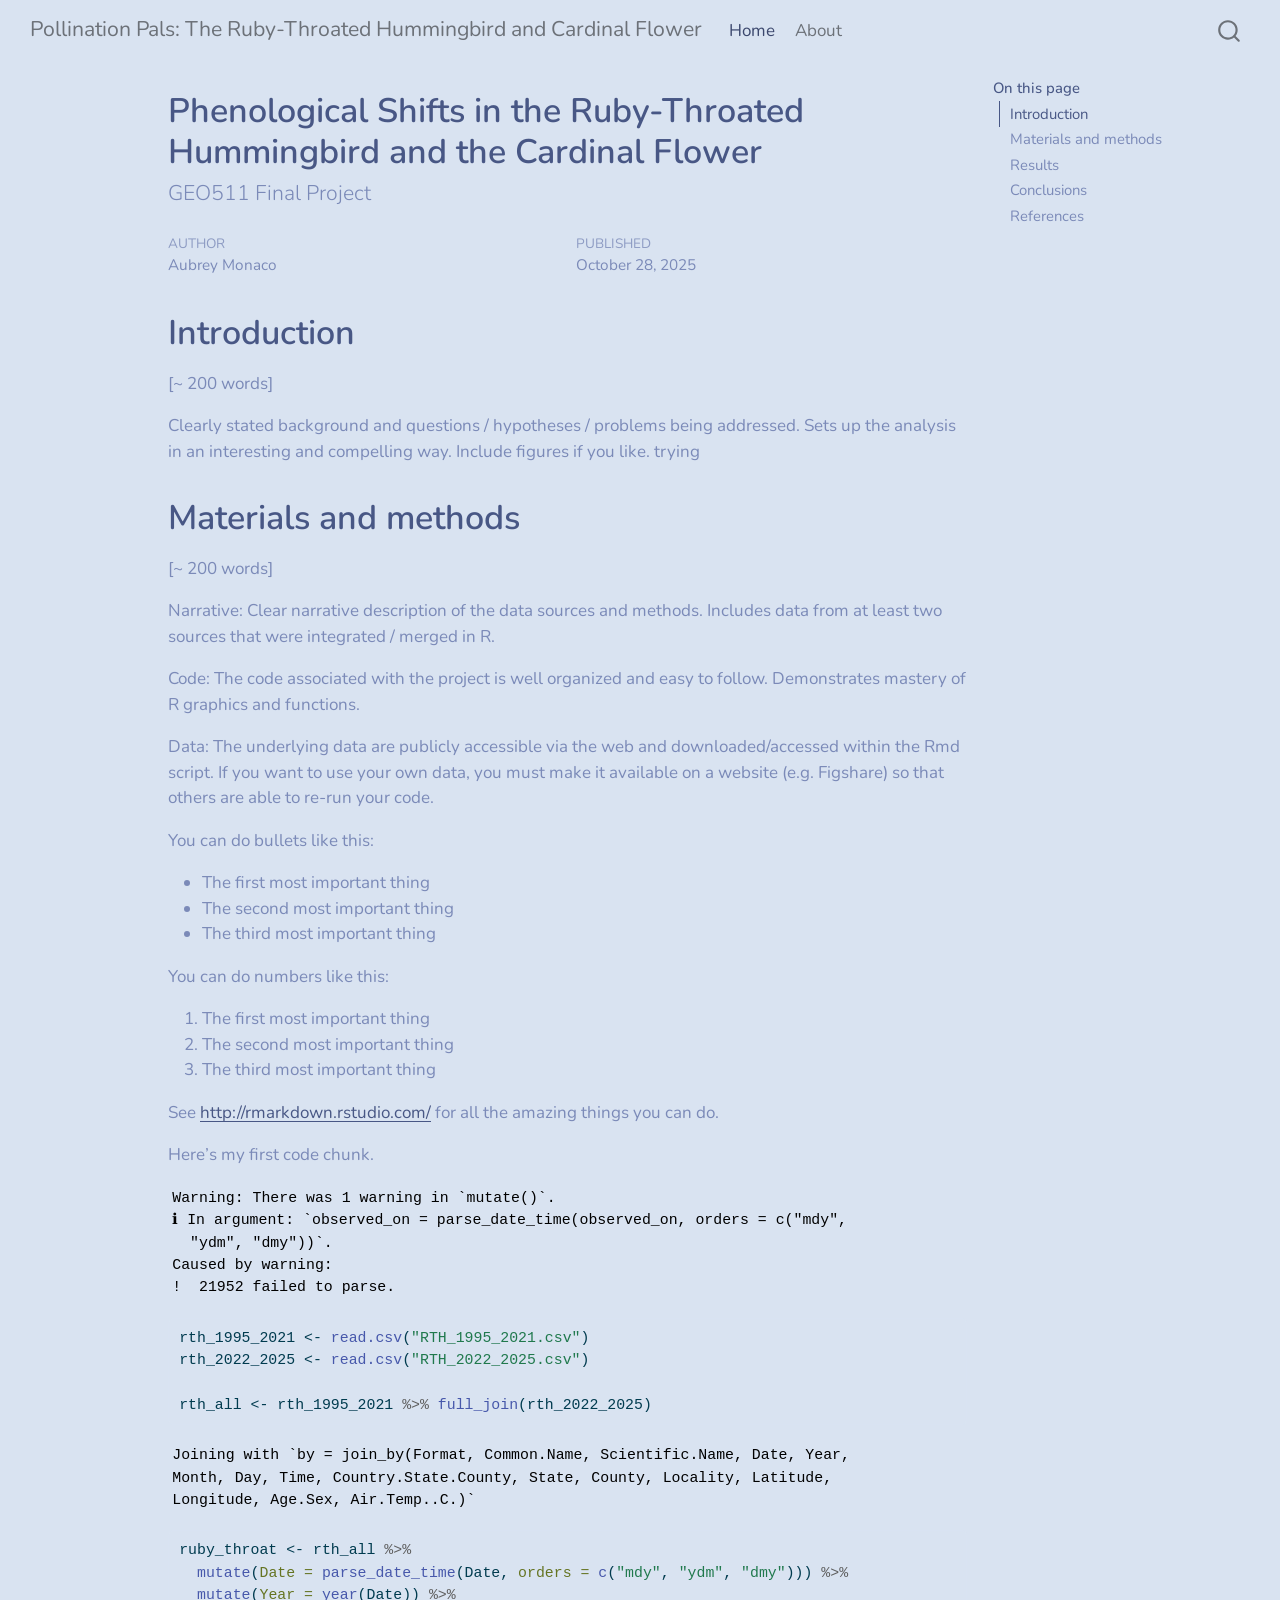
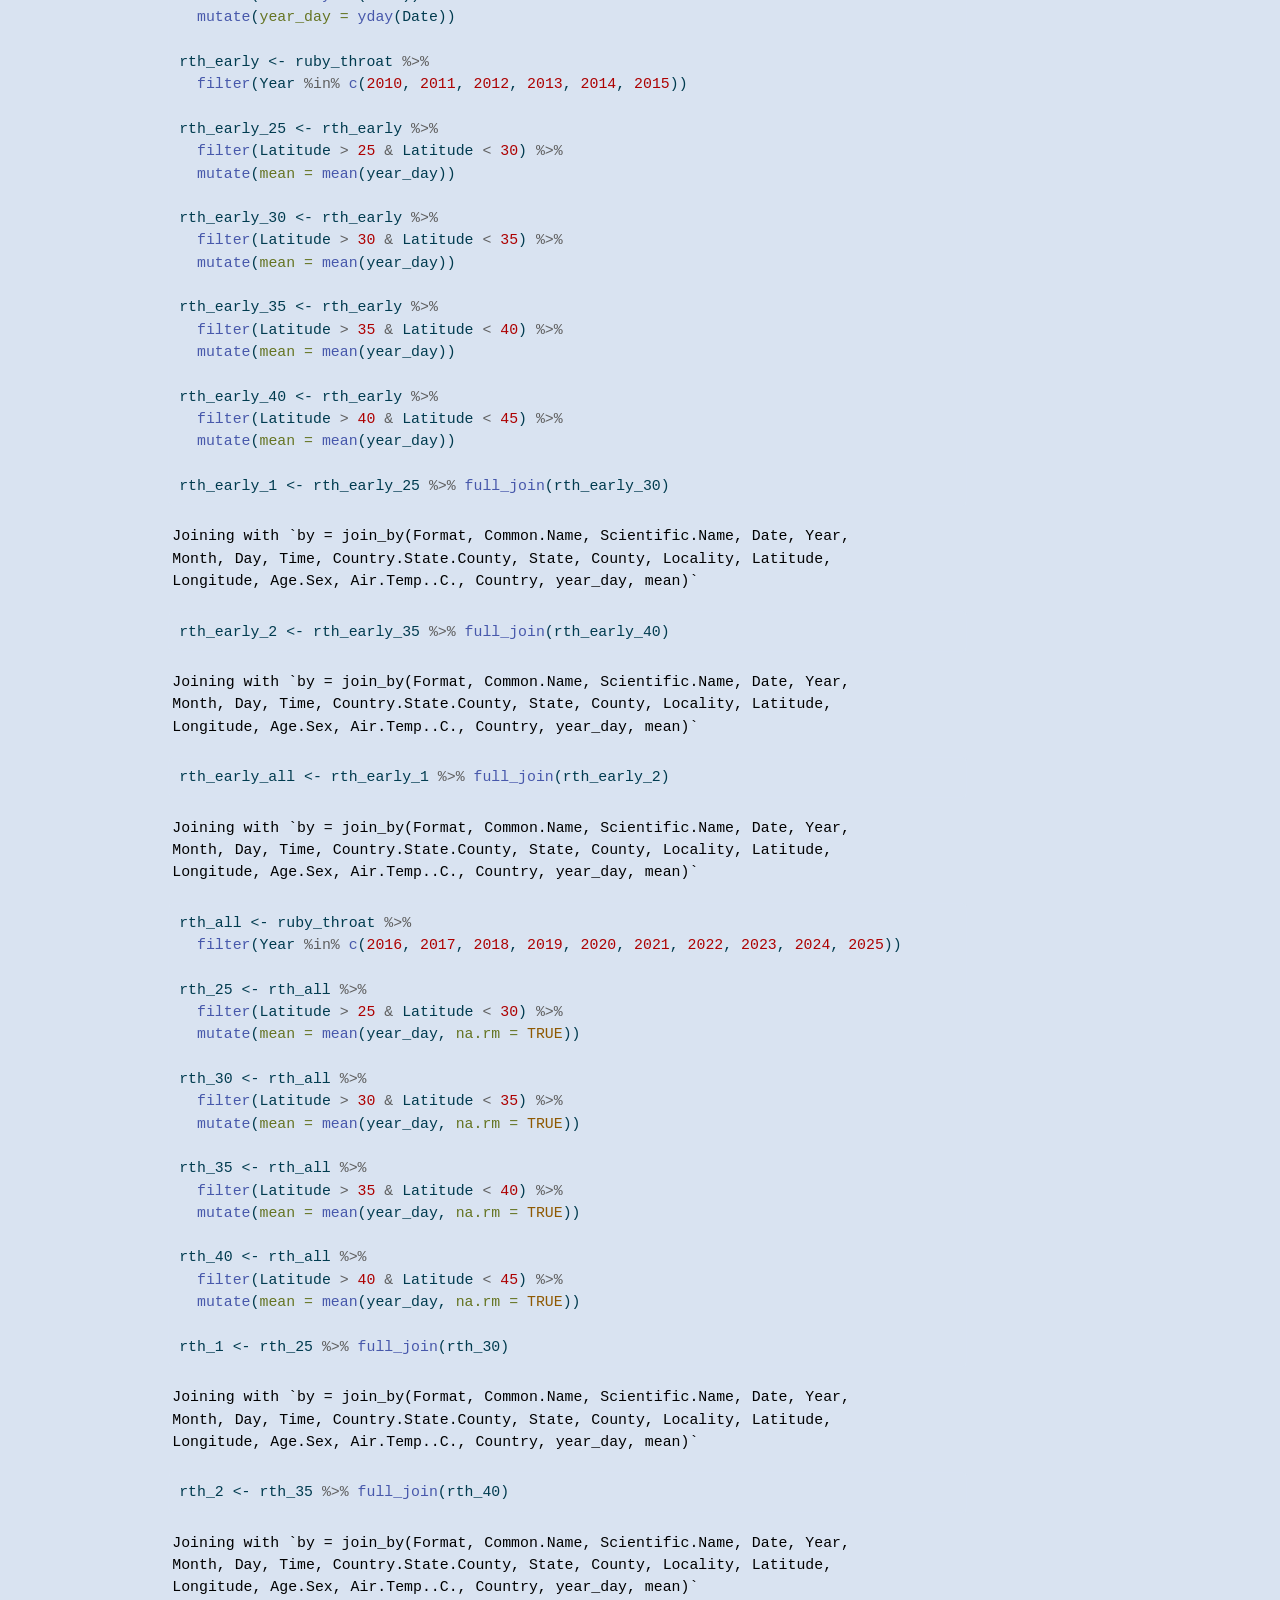
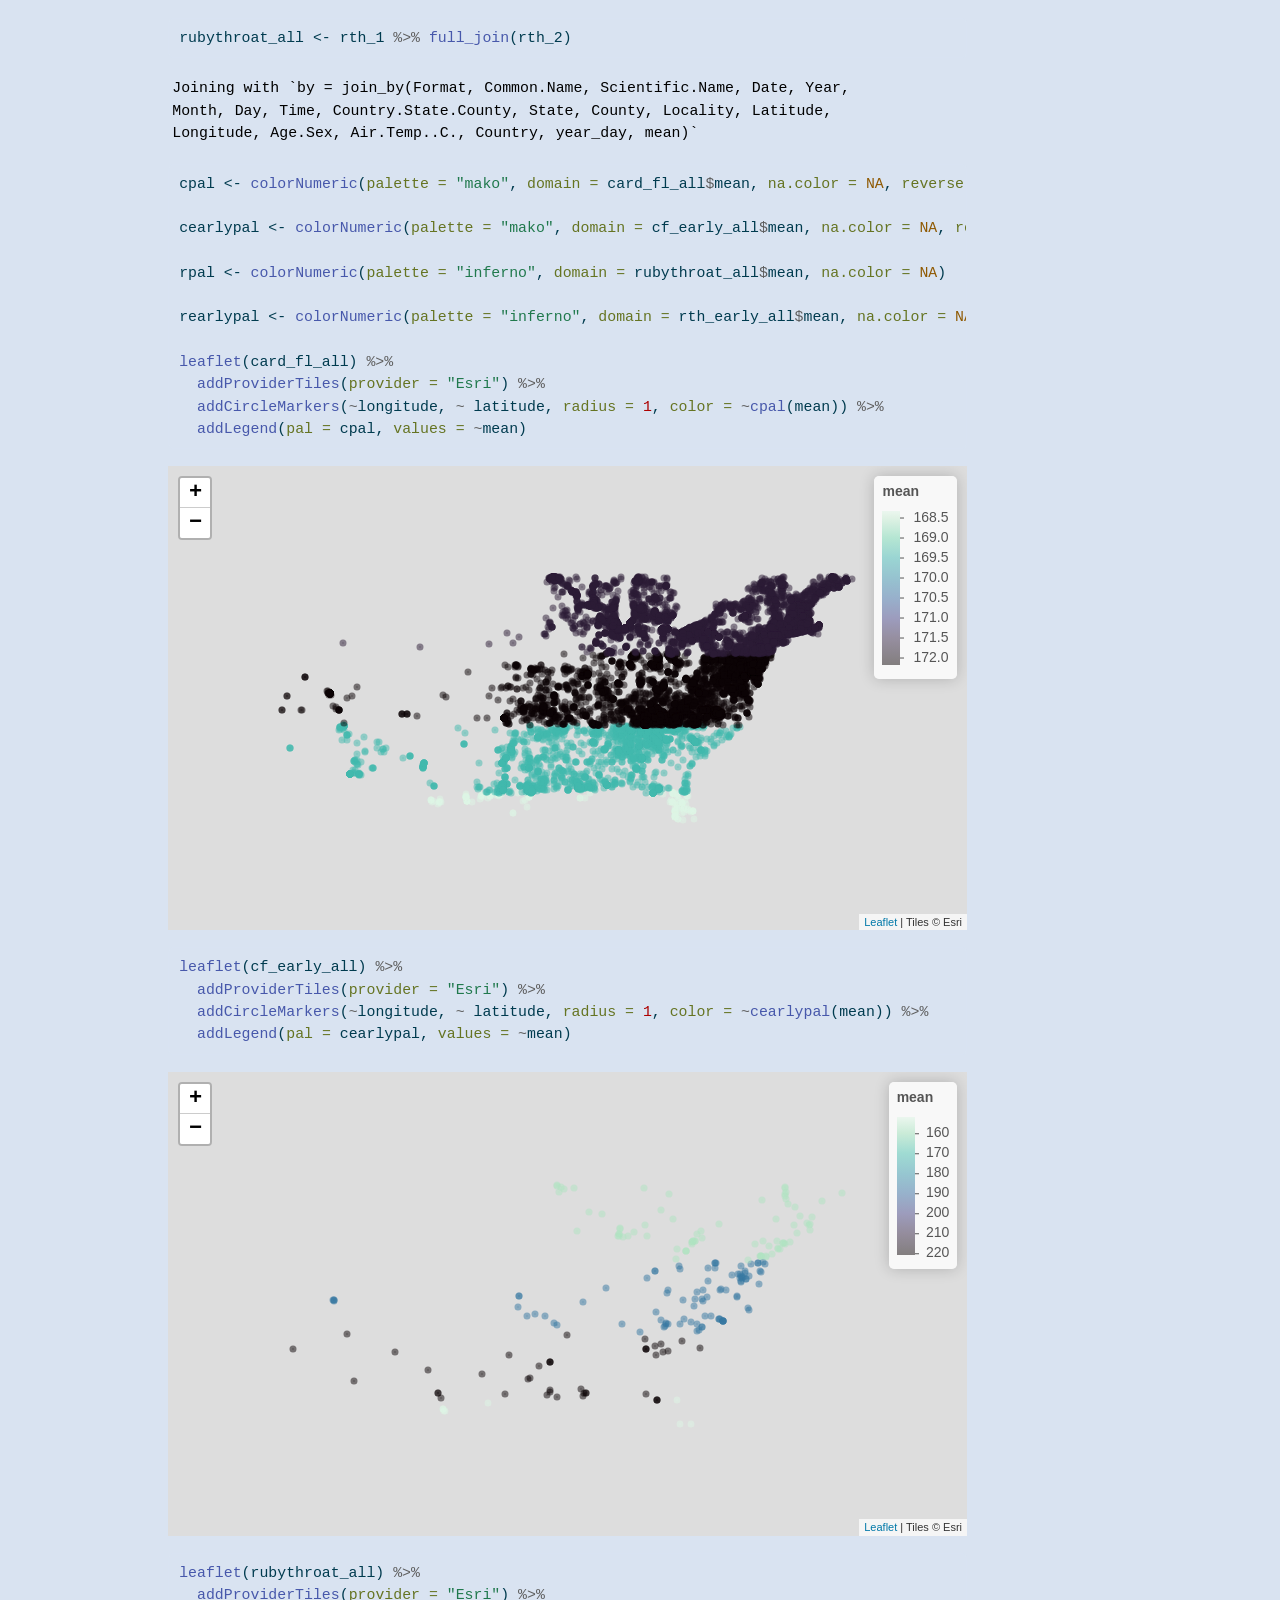
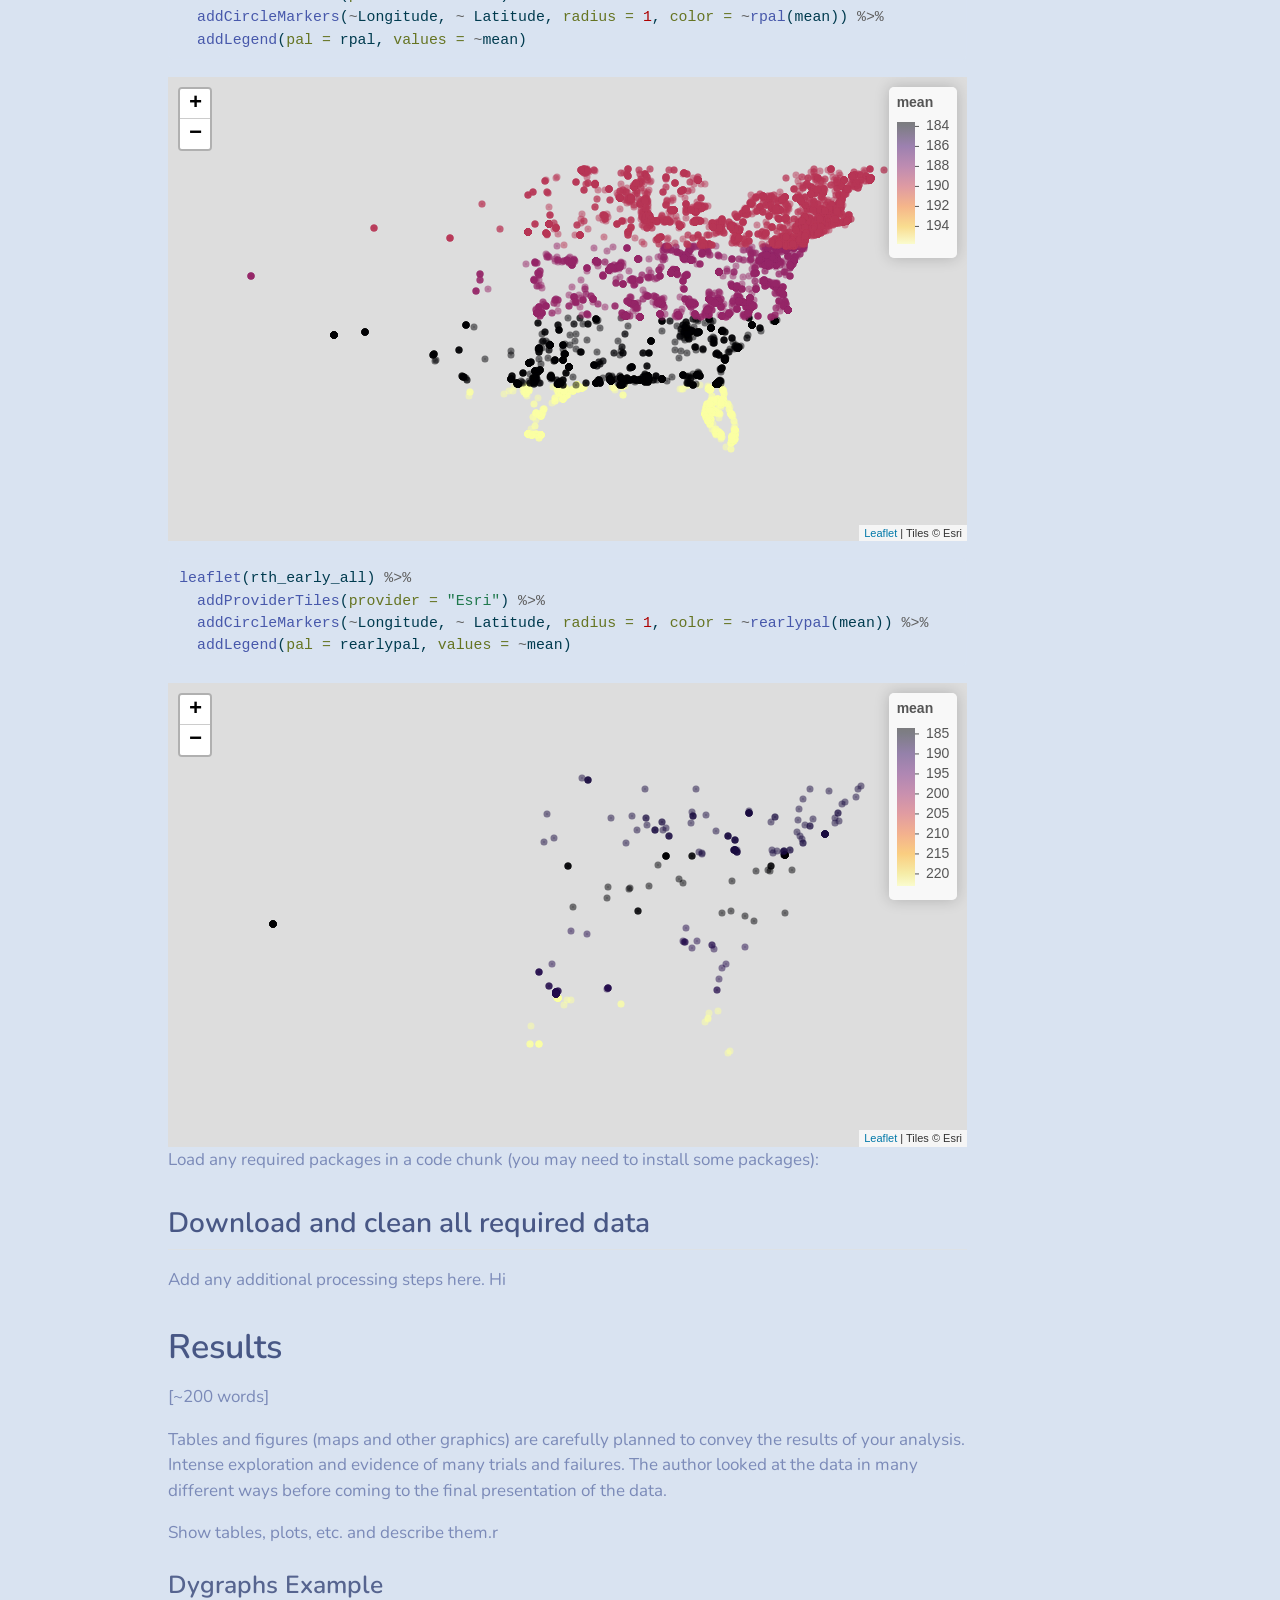
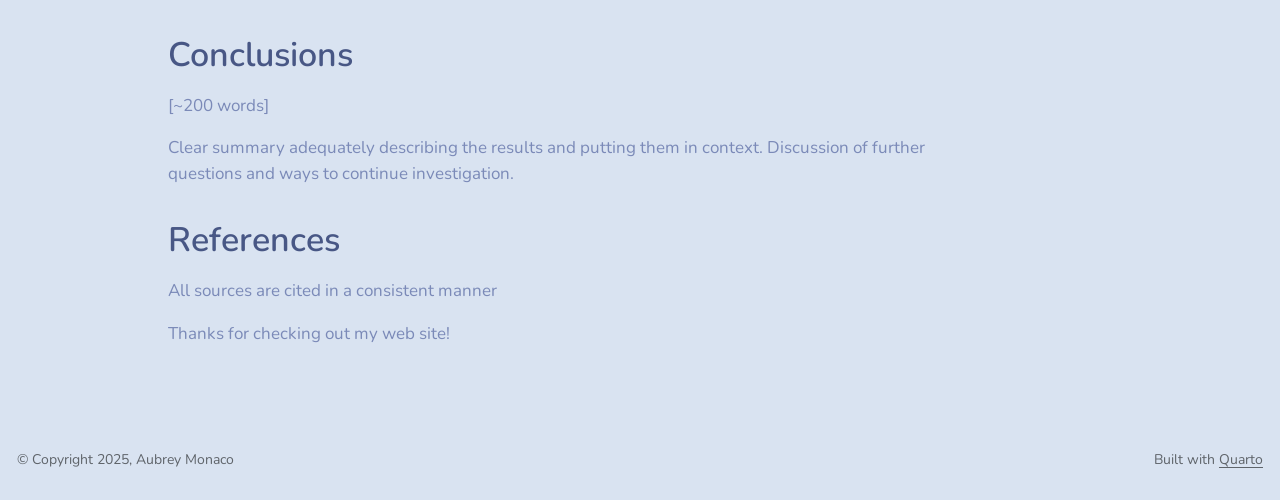
==== commit fa21ad1d: "website update" ====
--- a/docs/index.html
+++ b/docs/index.html
@@ -351,15 +351,43 @@
 <div class="cell">
 <div class="sourceCode cell-code" id="cb16"><pre class="sourceCode r code-with-copy"><code class="sourceCode r"><span id="cb16-1"><a href="#cb16-1" aria-hidden="true" tabindex="-1"></a>cpal <span class="ot">&lt;-</span> <span class="fu">colorNumeric</span>(<span class="at">palette =</span> <span class="st">"mako"</span>, <span class="at">domain =</span> card_fl_all<span class="sc">$</span>mean, <span class="at">na.color =</span> <span class="cn">NA</span>, <span class="at">reverse =</span> <span class="cn">TRUE</span>)</span>
 <span id="cb16-2"><a href="#cb16-2" aria-hidden="true" tabindex="-1"></a></span>
-<span id="cb16-3"><a href="#cb16-3" aria-hidden="true" tabindex="-1"></a>rpal <span class="ot">&lt;-</span> <span class="fu">colorNumeric</span>(<span class="at">palette =</span> <span class="st">"inferno"</span>, <span class="at">domain =</span> rubythroat_all<span class="sc">$</span>mean, <span class="at">na.color =</span> <span class="cn">NA</span>)</span>
-<span id="cb16-4"><a href="#cb16-4" aria-hidden="true" tabindex="-1"></a> </span>
-<span id="cb16-5"><a href="#cb16-5" aria-hidden="true" tabindex="-1"></a><span class="fu">leaflet</span>(card_fl_all) <span class="sc">%&gt;%</span></span>
-<span id="cb16-6"><a href="#cb16-6" aria-hidden="true" tabindex="-1"></a>  <span class="fu">addProviderTiles</span>(<span class="at">provider =</span> <span class="st">"Esri"</span>) <span class="sc">%&gt;%</span></span>
-<span id="cb16-7"><a href="#cb16-7" aria-hidden="true" tabindex="-1"></a>  <span class="fu">addCircleMarkers</span>(<span class="sc">~</span>longitude, <span class="sc">~</span> latitude, <span class="at">radius =</span> <span class="dv">1</span>, <span class="at">color =</span> <span class="sc">~</span><span class="fu">cpal</span>(mean)) <span class="sc">%&gt;%</span></span>
-<span id="cb16-8"><a href="#cb16-8" aria-hidden="true" tabindex="-1"></a>  <span class="fu">addLegend</span>(<span class="at">pal =</span> cpal, <span class="at">values =</span> <span class="sc">~</span>mean)</span></code><button title="Copy to Clipboard" class="code-copy-button"><i class="bi"></i></button></pre></div>
+<span id="cb16-3"><a href="#cb16-3" aria-hidden="true" tabindex="-1"></a>cearlypal <span class="ot">&lt;-</span> <span class="fu">colorNumeric</span>(<span class="at">palette =</span> <span class="st">"mako"</span>, <span class="at">domain =</span> cf_early_all<span class="sc">$</span>mean, <span class="at">na.color =</span> <span class="cn">NA</span>, <span class="at">reverse =</span> <span class="cn">TRUE</span>)</span>
+<span id="cb16-4"><a href="#cb16-4" aria-hidden="true" tabindex="-1"></a></span>
+<span id="cb16-5"><a href="#cb16-5" aria-hidden="true" tabindex="-1"></a>rpal <span class="ot">&lt;-</span> <span class="fu">colorNumeric</span>(<span class="at">palette =</span> <span class="st">"inferno"</span>, <span class="at">domain =</span> rubythroat_all<span class="sc">$</span>mean, <span class="at">na.color =</span> <span class="cn">NA</span>)</span>
+<span id="cb16-6"><a href="#cb16-6" aria-hidden="true" tabindex="-1"></a> </span>
+<span id="cb16-7"><a href="#cb16-7" aria-hidden="true" tabindex="-1"></a>rearlypal <span class="ot">&lt;-</span> <span class="fu">colorNumeric</span>(<span class="at">palette =</span> <span class="st">"inferno"</span>, <span class="at">domain =</span> rth_early_all<span class="sc">$</span>mean, <span class="at">na.color =</span> <span class="cn">NA</span>)</span>
+<span id="cb16-8"><a href="#cb16-8" aria-hidden="true" tabindex="-1"></a></span>
+<span id="cb16-9"><a href="#cb16-9" aria-hidden="true" tabindex="-1"></a><span class="fu">leaflet</span>(card_fl_all) <span class="sc">%&gt;%</span></span>
+<span id="cb16-10"><a href="#cb16-10" aria-hidden="true" tabindex="-1"></a>  <span class="fu">addProviderTiles</span>(<span class="at">provider =</span> <span class="st">"Esri"</span>) <span class="sc">%&gt;%</span></span>
+<span id="cb16-11"><a href="#cb16-11" aria-hidden="true" tabindex="-1"></a>  <span class="fu">addCircleMarkers</span>(<span class="sc">~</span>longitude, <span class="sc">~</span> latitude, <span class="at">radius =</span> <span class="dv">1</span>, <span class="at">color =</span> <span class="sc">~</span><span class="fu">cpal</span>(mean)) <span class="sc">%&gt;%</span></span>
+<span id="cb16-12"><a href="#cb16-12" aria-hidden="true" tabindex="-1"></a>  <span class="fu">addLegend</span>(<span class="at">pal =</span> cpal, <span class="at">values =</span> <span class="sc">~</span>mean)</span></code><button title="Copy to Clipboard" class="code-copy-button"><i class="bi"></i></button></pre></div>
 <div class="cell-output-display">
-<div class="leaflet html-widget html-fill-item" id="htmlwidget-29aa1e6ca7e281325b97" style="width:100%;height:464px;"></div>
-<script type="application/json" data-for="htmlwidget-29aa1e6ca7e281325b97">{"x":{"options":{"crs":{"crsClass":"L.CRS.EPSG3857","code":null,"proj4def":null,"projectedBounds":null,"options":{}}},"calls":[{"method":"addProviderTiles","args":["Esri",null,null,{"errorTileUrl":"","noWrap":false,"detectRetina":false}]},{"method":"addCircleMarkers","args":[[29.947505,29.8248352294,29.9603240239,28.72222,29.7639798075,29.6991783333,29.8928428229,29.6992069949,29.8405513,28.6231529552,29.764031712,29.974875,28.531454,29.9841899872,29.9742133333,29.9759716667,28.7187484753,29.0969416667,29.0902157128,29.7525888889,29.7560319469,28.6233166667,28.6173869,29.2855660577,29.2731716667,29.6998133333,29.8341990594,29.2743660417,29.36937309,29.9880375,29.9862180697,29.5470544556,29.3428879515,29.0110161236,29.3110953318,29.9789207704,29.3812138703,29.2154067317,29.9672,28.865963206,29.4815192046,29.4927279841,29.76847833,28.6173869,29.3571121479,29.90961667,29.659205,29.7425994873,29.7427883148,29.98609633,29.8270283639,28.6236674799,27.9174755188,29.36835282,29.35605886,29.5203670754,29.2152442135,29.91004167,29.215575582,29.2157533333,29.6414279522,29.2159523205,29.2159319722,28.0010038325,29.9797177507,29.3277826414,29.9738633333,29.7433466667,29.2733944444,29.9638116667,29.20208,28.940055,28.6235761794,29.9346046448,28.5111440215,29.2799530498,29.7428615811,29.7652236,28.4600701688,29.9355374183,29.9339010494,29.2022494865,28.7399,29.6759858159,29.7640981441,29.2156716667,29.2032742096,29.207262494,28.78452,29.2105988113,29.4924216728,29.2157203,29.7685771803,29.4922111111,29.370415,28.5968139932,29.981166,28.9210526806,29.27308215,29.6338966667,29.633895,28.1318021,29.9552985252,29.964237,28.7241416667,29.292931,29.2027258537,29.215229,29.215229,29.215229,29.2165121893,29.216345,29.1000078058,29.2162151337,29.20625,29.2025756836,29.2138753997,29.2129903857,29.2048607176,29.2164505,29.6918458399,29.2024349051,28.6236279,29.2176534717,28.603389,28.6361441409,28.13140847,29.2101976161,29.8855883333,29.3692984664,28.2568415222,28.2650241567,29.9095143997,29.8353866667,29.4889462,28.2378663783,28.2619819444,28.34193633,29.9813772904,29.9608903472,29.7962934277,29.7962914,29.2029447036,29.0971221924,28.3382538863,29.3700038602,29.2023544657,28.5242783333,28.4552796,28.4552796,29.2148033333,29.1863056098,29.2249325916,29.6483404749,29.2158158001,29.7456371048,29.5236033333,29.2750272038,29.6760184664,29.67599719,29.6760166667,29.67519,29.6759972222,29.6808309118,29.6758777778,29.2702405528,29.6656,29.1007730386,28.1318021,29.2059678933,29.979025,29.1646361055,29.2088980926,29.2062712237,29.2111366667,29.76657,28.60332,29.2143951015,28.523201,29.9720008452,29.8348333333,28.0065217665,29.9489166667,29.6442918987,28.2620531751,29.9557133333,28.2620533333,29.2987333333,28.8266443161,29.4605935,29.749595,28.8500713426,28.00666945,30.4641666667,32.7674346772,34.68801645,33.4774508343,30.4600940278,34.72796527,33.11277,33.334841,33.73744421,30.6685125994,30.681529,30.1360400032,32.4928055556,30.3797222222,33.6512082992,31.4543975966,30.5840556621,33.4936116667,34.3390916667,30.3824593456,30.68154,30.5816872852,33.8249049957,33.32167416,34.7622574833,30.3346100292,32.5846527778,34.7842,30.6486466667,32.733201166,30.65338,33.96213,33.8790859824,33.8782144577,30.6439864444,33.451587677,33.9340835753,33.167342,30.656703813,33.4188166667,33.31165015,30.8522487106,33.2973583333,31.2530283333,34.8446777778,33.8169893465,31.0815824,30.4056001156,33.801438599,30.6086116667,33.3688116667,33.3688116667,30.2361457705,34.80833,34.895046386,34.1369706592,34.668042848,34.4516366667,33.45874497,30.406275,34.4071464539,33.9215120276,33.3046989441,32.8854849545,34.7745532652,33.2606124878,34.1149057942,34.8666151756,33.7855524506,33.32296143,31.0521365498,30.8119694444,30.8804098058,33.57181636,33.8493407111,33.1676318,33.7947006008,33.2174183333,32.964505,34.6440769917,34.6441629632,33.3450806562,34.1515083313,33.1673425,34.8327033333,34.5015321994,33.891604,34.644131,33.7766383333,32.3488312978,32.8730140624,34.9285346508,30.82447052,30.436095,33.6905512771,33.891604,33.988984789,30.8396856208,30.199189405,30.8159282503,33.8278216543,34.8282993922,33.7934307826,32.9461866667,33.2711055168,34.8004780075,31.0692920685,33.4941466667,32.2033348083,30.4043833333,34.3149356431,32.2888362966,30.0291061401,31.6742883333,34.6543095354,34.5862306812,30.4415383333,34.1379972199,31.2075388889,30.3756138889,30.44155,30.4719491164,31.3377461925,33.259787,33.8839926,30.5609329665,30.4069921,31.3380366667,31.3384010949,32.3196826043,33.217495,30.9184738761,33.0621816544,31.7388217586,30.3350609498,30.97303,33.2144366667,32.08113,30.0642219888,33.4861722243,33.062272949,30.2493076324,30.52029,30.3838695539,34.0014388883,33.1253555,33.1222195,31.6024452606,34.8281240157,33.3450166667,32.5728683333,30.3882216667,30.363031203,30.82567,30.47566998,30.9439944444,30.6627472222,34.257038,34.6181533333,30.5406,33.0620620671,34.60042,30.7355133333,33.5716745653,33.8219856,34.6737787085,30.03916567,33.8191665,34.870545,30.121036,34.9297,30.4126980894,33.7743522112,33.774155562,34.9334033333,34.960945,34.66095535,33.7742466667,34.7579633333,34.1388638333,33.4274862026,34.8321222222,34.9861540668,33.4722807904,30.6394966667,34.3822861111,34.5337436,33.98372336,30.413592895,34.0445445,34.9914333333,34.1747273784,30.3786447265,34.9231833333,33.2136547839,32.4838560899,34.9048676207,34.7723597105,32.8330552001,34.7227466667,34.0587565716,34.8321944444,30.3332966667,33.8032267,33.78847136,34.8181059212,33.0693437952,34.9117770419,33.9058351441,34.881955,30.4124283333,33.34421901,33.59710711,34.35248,30.3699415261,33.3448662138,33.792675,32.0196436117,31.4305587893,33.5554216,34.2977023972,31.9130083333,34.3534835816,33.34696507,34.7566732582,30.3444377706,32.5008966211,34.7571752257,30.3702758133,33.4312697772,33.28685,34.5971734382,30.1261083333,31.4378890991,30.4388041,34.7153434753,33.0499992371,34.3779978,34.6813612314,33.7591945666,31.4264516667,32.2472284455,30.3391483333,30.3286111111,34.98435981,30.3822104839,32.3152673291,34.82094167,31.7932862222,32.542906,32.542906,33.79831081,33.368875,30.4510879517,33.48521081,33.06209,30.3697533333,30.3678783333,30.7750638889,33.06209,30.0105668698,30.0106381579,30.3190414332,30.5120066667,30.3510828979,30.418625,32.0184638333,30.2419226523,33.682076619,34.9781819154,30.7888679705,34.9478532968,30.3823,30.4121900002,30.37519913,32.7780125541,30.0035566667,30.0052777778,33.8228225708,31.7773283333,30.3824981177,30.4201322235,30.28838511,32.9642147604,30.40301333,30.38242,30.38242,33.7886883056,30.5529527778,33.06207217,33.0619798692,31.4517858536,33.0613117566,30.57868,30.2579847258,31.04726117,33.1911125183,30.3786447265,30.2938245254,31.040568,30.4086335196,31.4188484584,34.9360616667,30.3282766667,33.0609831271,30.3355555556,30.45617,33.7339288759,30.02909717,30.6743194411,31.01103656,31.01139722,30.9579555556,30.95785,30.3454205906,30.73668667,30.8982160604,32.62737,30.7400726748,30.4275049012,33.8018265,31.2926902201,33.896439193,33.42110833,30.3172983341,34.9297761731,33.8723533333,33.8847974615,31.38388,34.43456292,33.866252836,33.4864287731,33.3504852635,33.5553751718,33.5982514254,34.5301589722,33.81422833,34.8319083333,34.9472805297,34.0365945,33.33285333,34.1069419722,31.178855054,34.7819543627,31.5981559936,34.3837790714,34.6009209259,33.800216352,33.8182935122,34.981557,32.9573140556,30.6998483333,33.6615157997,33.2373388889,34.12424717,34.6375477407,30.53620333,34.2977719616,34.7562586464,34.05405,34.040825,34.6794907359,33.5442779678,34.75657161,34.775187,33.7693472222,34.6660517,32.66898333,33.7744952104,34.9976989358,30.0025,30.002125,34.4971795394,34.6007269722,31.62954911,31.4567320878,30.2385686206,34.5075265702,30.3819748247,33.471882,33.472895,34.3105471949,33.9792571,33.23568333,30.33983836,34.449845,33.9293864927,34.0963876681,33.1700707879,33.81854528,34.406506,34.60704455,31.7934692139,32.88264667,34.0315,33.62468333,33.065051199,33.4936674788,31.338582784,33.53172581,33.6767361272,34.9216172292,33.26756333,30.51616667,33.48437907,33.8220628333,30.41501667,32.8003256349,32.8003129782,34.2658714,30.135559641,33.6733548687,34.0026170248,34.74371883,34.6005059313,33.4844549722,30.3401986,33.4593444444,34.36247167,34.6641289529,33.9897057745,34.4125369209,34.5945207466,33.7886645012,30.15691588,30.4086193803,34.68447019,30.1325459486,34.9311981384,30.4104472217,34.63241747,33.9705928866,34.898545,34.8431081325,34.6409296373,30.3282717612,34.12755833,30.5588324774,33.97684667,32.06378617,33.98911333,30.0963333333,34.50677958,33.81827167,34.082349983,32.10909,34.7626382,33.7927829102,33.97807833,30.4812648545,30.4789866058,34.9307596037,32.3559907517,30.5234558161,33.915207,30.408425,34.937460722,33.85,34.5381716667,33.95731667,32.381451,30.45196667,33.80283333,33.8017654129,32.32688663,33.3327247,33.80735333,34.5350174094,33.27356333,33.9519347,33.87128,33.9199027778,30.7028883333,30.7001,30.6998983333,33.0856,34.7394905,33.53460333,32.6279,34.2398414151,33.75533333,33.6887111111,31.45778,33.8016441,30.6921875121,32.59698486,34.0967438696,31.460149373,34.86620333,34.86612167,30.23917167,30.4092819812,34.6755199722,34.7745298,31.1971621999,31.19940424,31.19868068,31.1766526099,33.7977472874,32.1889866667,32.6815751849,33.7789145527,34.4166305556,34.8288327793,30.3701686944,33.3227145479,34.0450804771,34.9939062182,33.56581333,31.18288963,30.2913417827,33.13235,31.33854725,34.83510833,33.9838148654,30.32420333,33.79505333,30.3577555556,33.351821769,32.1477990691,30.8512219722,32.6267497448,32.6267497448,34.9084498073,34.7472499013,33.1845739,30.85116584,30.6916636581,33.0650293742,32.5019613397,33.58236587,34.68665,30.4088133333,30.09763617,32.9157397448,31.4579333333,30.5366364332,30.4162133333,33.05247931,33.6658607891,32.8449861678,30.5908133333,30.4537355,30.44944448,34.1413731619,34.0731892543,32.2477933149,32.2476411549,30.37035333,33.6658375218,33.7385517398,32.7155155081,30.35917167,30.26820833,30.5634833333,33.9614612618,30.09657217,32.6969934997,34.9483994218,30.34301793,30.34588591,33.237545,30.5584609,30.400665,30.0625555,30.6885183333,31.5741440833,32.619427928,30.1904511944,30.1539892997,30.35337,32.3249754594,32.3249510003,33.0588076424,30.12896667,30.36122265,33.5084950595,33.5087891778,33.5086156056,33.3017265884,33.679614,32.3556476664,33.4716166991,34.1485055,33.2072793433,34.8794245172,33.2140617347,33.2060897262,30.58136167,30.56598833,30.5664563268,34.2776527778,30.2634859784,30.64523,30.0930983333,31.6062087168,30.4089299776,31.3818845014,33.8277178242,33.0260784,30.291975,34.9939283841,32.7577055975,30.2741797778,31.8395163,32.1658177013,32.925842853,30.42445216,32.243667,30.9947430464,32.4568613964,34.9996179538,30.6932507807,31.9772916656,32.2519873093,30.53043833,34.8840876,30.2507101578,30.1524861722,30.51093333,33.0646821019,33.8110883333,34.1536889974,31.8039277778,30.5713972222,34.934491,30.3297222222,30.4758814277,33.8275436061,30.1982354167,30.3219416667,34.9906366667,31.7997933817,33.2203077897,34.9086442,32.6638374329,33.79162775,34.8109177994,32.02003715,30.370005,30.3695103405,34.4944633333,33.9294624329,32.6077567997,34.7014812868,34.7340629585,33.9659774496,34.6477916667,34.637855,34.8184666667,34.8803707727,34.86645,34.3747864,34.9939583333,33.595505,33.798775,34.9253698759,30.4088033333,34.0698471069,33.8794633101,33.79876972,30.5785416667,33.1673423772,34.6502381498,33.77432,34.99974406,32.5422133333,34.3891366667,32.5087429855,33.7948001,34.8373133333,34.7759453822,33.7989467183,34.0138608526,33.7018206517,34.6259169625,30.3281633333,30.2983883333,30.2991666667,33.1675846297,33.8788436,33.2482836,33.234228,34.3841283333,34.7791116667,34.8628637,34.619792673,34.703279,34.87453968,33.4288833333,34.88,31.6645679474,34.7702633333,34.0258566753,33.7555721424,33.7557950321,33.3760183333,34.5222789722,34.983455,34.03595118,30.12978629,34.7325833333,34.9025684735,34.7335783333,33.9431379018,31.928955,34.621179,34.34569,34.4214783333,32.4867591858,33.6702333333,33.6702333333,34.9073861111,34.9224338678,34.0215138333,33.9884124719,34.0313853091,33.696595,33.4738993897,34.8789889588,33.9838844417,34.624595,33.2084642295,33.9560101609,33.9558669208,34.7276508878,33.9366217,33.4927111111,33.4925027778,33.4925027778,34.8353961156,33.992345,33.2700535655,33.5303333333,34.7432333333,32.3647826258,33.8123204722,32.3625812028,33.2619675001,34.9167641937,33.2334571997,33.263925,33.5895805359,34.7357466667,32.855264023,33.19733,33.6886632154,33.8407402039,33.8377491757,33.2638609722,33.4434448,34.6924883333,33.8208655457,33.8042333333,31.0313333333,34.2256240845,34.6293862057,34.9872771604,33.0401638197,30.3106005943,34.9140013583,31.4316690017,30.0401383273,31.426375,30.115043,33.16811041,33.2656274678,31.4255633333,30.2930616667,32.2145466667,31.8835055117,33.814121729,34.974475,31.0015138883,34.9104366667,33.2043724444,30.12436754,33.3141133333,34.1131044494,33.3116416667,30.3694343567,34.8993716667,34.624739487,30.5376416667,30.3297222222,33.4725833586,33.822933197,33.3509716667,34.5666256821,34.6246630792,33.195997562,33.80448737,33.7949585685,30.409095,34.1415777778,30.0486367639,30.4899466667,33.8226883333,34.6292599711,34.103344,33.7088133333,33.8071425589,34.87602852,34.3247786944,34.3158616667,33.819255,30.738706,33.2639815716,32.6039,33.1054362218,34.6082794386,34.8812127253,33.5391966667,34.9995525328,34.56667886,34.8916472309,30.510175,33.8219944444,32.7988526482,34.6701921252,34.6851198644,34.319142856,34.8029212952,33.1243194444,34.5289708,32.2500111111,34.3855236111,30.0020016667,30.0018416667,30.0020833333,31.0322138333,30.00148,34.1470943165,32.3403979448,32.3464187959,32.0131031389,34.02168117,33.4889666667,32.2461997275,33.4414365,33.8237246134,31.6612912997,33.1418034631,34.6254978369,32.5010362,33.2636111111,30.5059416667,33.998298551,30.0377603614,31.01065,30.5444149875,34.3085258548,32.5885466667,33.3647010979,34.921905,31.2420158968,31.4062831138,34.9294866667,34.1510353088,31.192059535,30.3911709398,32.2383979488,32.341632843,30.492955,30.0706087891,34.1250930047,30.709325,34.5509515188,30.4927366667,30.3872500418,32.3186333333,31.9403590914,30.3526866311,30.2927417755,30.7501416667,30.750605,30.750595,34.046703,31.889097,33.4470678164,34.9095472222,34.9303633333,31.8874166667,33.8166756718,34.5219637687,30.2604245293,31.8893323467,34.5075683594,32.8533151124,30.6640268997,31.860907,30.4250859034,30.4251002537,33.45922219,33.7874051944,30.2690563202,33.38338271,30.247345,33.8217597,30.6336633333,30.269866848,34.9288883333,30.8232028596,30.558825,33.8276138889,30.2534637451,30.2499146526,34.46705,33.135608646,30.2500059722,31.9198732559,32.8514895035,30.6994285583,34.2986294255,32.8543566944,34.9945573465,30.268544,32.2487333333,34.7956781109,31.4057166667,30.5359960334,30.4087168897,31.40568,34.3802871835,30.6973600713,30.697845,34.36802,33.8974616667,33.4792900085,32.8512424053,31.918989,33.4976116667,33.9604727736,31.6307215494,31.860685,31.7087745499,31.6755770051,31.6571199154,31.6558984449,34.5664755,32.373425,30.0785562177,30.00152,33.482075,34.5653308798,32.6941326893,31.8910049768,34.6140893564,32.6940466667,33.7938972949,31.0047083333,34.61107,30.471845,30.2588216667,30.5663033333,30.0287695555,30.5684907781,30.5675133333,30.5655265997,30.5682083333,30.57357334,30.56793939,30.56793925,30.56793778,30.57354906,30.3700083333,30.5695743333,30.56794197,33.0825682092,30.566686,34.0106883654,30.5676898889,32.658193788,32.2431636,30.86767,30.0028066667,34.58311197,30.8231553755,30.2501583333,33.9601078961,30.5684222222,30.0025266667,30.2929502492,34.3227888231,32.5501747131,31.05309,31.0536414753,31.8849944887,31.5065633333,30.0413028333,32.35677255,30.0555249006,30.0555639435,30.209125,34.9926180253,30.309625,30.310163,34.4374112142,33.983745,33.7951916667,33.1752432,34.7101366667,30.99338,31.6453016389,34.7742493476,32.68228,34.439978,34.241956,34.2415812602,33.8327636719,32.94235023,34.8320722222,34.7796127852,34.7175033333,33.4852,34.2416443686,33.9018587242,34.0095111167,34.8534633333,33.9294402,33.9537658691,34.4616630358,34.461545,34.2824145479,34.6952466667,34.8096966667,34.4398134818,33.8045856532,33.5966769722,33.8071883333,34.87929391,34.87461297,33.9700966667,34.9331133333,33.9398553242,33.7098232997,34.7541809082,34.8320138889,34.9176635742,33.8070722222,33.707695,30.4166366667,34.8900365449,33.2326988038,33.9101349768,34.6973486,33.6486777934,33.7482910237,33.6367633333,34.6093716667,33.9019388889,34.8224340938,32.0195778333,34.2505886546,33.7130444444,32.6205166667,33.8239335179,34.727506722,32.97593406,34.7582366667,33.5441783333,34.0455341,34.5795282,33.45730416,34.9968329035,33.3805863513,34.4972683,32.58256961,33.8068777778,32.5323982257,33.6370569722,33.9884212174,33.9850708803,33.52452875,33.8241279325,30.4824137036,33.6802216667,34.950775,34.2669966667,33.8724327087,33.3116333333,33.3115533333,33.3114716667,33.7984783333,34.3976037,34.44103,33.5978420891,34.1193,33.665805,33.7646955718,30.0898695,34.252529,34.0456055,34.9298533333,30.2624256533,32.69758851,31.9186137531,33.9521783333,30.9933916667,33.2080482878,34.4711009722,33.8864583333,33.2981507181,31.710935086,33.1780852038,30.3857020056,33.6658468971,30.2894616667,34.57685,32.036763882,34.1628847044,32.0282611167,31.3207148096,33.8070498735,32.3907616667,33.8239812997,34.3310910362,33.9244475478,32.4520638889,34.4634383333,33.3941779178,34.608707456,34.5223767,34.8887001492,32.9167480469,34.9734446,34.6276982997,34.84898,30.0161056226,33.825,30.3272783333,34.9024616667,33.2234833333,34.664295,33.4820716667,34.2767633333,31.4263205554,34.3088283333,33.779145618,33.7792047301,33.7787043548,34.61933,33.9724614778,33.8190125249,33.8193471734,34.0991549381,33.1853649623,33.7787583333,33.7787033333,34.7713366667,34.0708888333,34.4541033333,34.6503366667,33.7790268667,33.779035656,33.7791402529,33.7788592308,33.7789283333,33.7788666667,30.7411516168,33.7789283333,34.610415,33.8296666667,33.6176333333,30.3526916667,33.77897482,33.7791512771,32.627858,31.4313785344,34.9256473047,30.26713528,32.877939977,32.865430063,34.7685783333,33.778855,33.597873,34.7009887695,32.8939601233,31.8700924656,30.8863480977,32.5462045985,30.5362533333,33.3664777671,33.6211083333,30.3218833333,34.0672302246,34.016705,34.987014765,33.8234866667,34.7244673236,33.791356,34.7026218786,33.6708444444,33.86178427,30.41172,33.8937183155,33.5948712424,30.32827,34.7591472222,33.2241166667,33.3483692741,33.3120893849,32.5893200918,33.9810665278,34.9232044,34.4396866667,32.5892326211,34.14839515,34.0177,33.4891049657,33.6395824672,30.71432,33.826471971,30.3460683333,33.9559397885,34.68917284,34.9541944444,33.8004439722,33.8007169722,33.799489,31.5754717111,34.0840445,34.0338305556,33.2449748,32.8002062997,34.7222583333,32.4683133333,32.468345,31.4309366667,30.6709372,34.3621604525,30.3897029171,33.820855,34.5323677641,33.4809692801,32.260958868,34.724464568,34.5446817329,34.2707461818,33.9071866116,34.2168048997,31.431633,33.84127,32.467542391,30.4115447998,33.3377925091,30.7780199,34.3789547,30.5355584308,33.97453,32.6092216667,30.4714171076,30.4273133333,32.2979442341,30.53562,30.5247583333,30.4702067947,30.8200689,30.6624208071,30.49712,32.8658691788,34.7567460627,30.345097443,30.4821614,30.6038716667,32.8549052775,33.1911783333,32.3410322393,32.336533957,32.3387721608,32.6098043939,32.2433624268,34.9825210571,34.0442305,30.2606116667,31.3927361678,33.9709777832,33.2235,32.2117636563,31.0587916667,31.5784871013,34.3373750024,31.1311193175,33.3298083333,32.6746302042,30.1205955338,30.7583088689,33.47327,33.95314664,30.789195,34.7759055556,30.5520366667,31.0907076,30.24157526,30.8552703857,33.8232083333,33.2245523425,30.4884216667,31.0909249481,33.9097288,30.5246416667,34.5073083333,30.2921416667,31.3593831997,33.5014633333,30.5498878,34.6590277778,34.046574112,30.282092564,33.812013775,34.0606778333,30.06004823,33.996895,31.8423617011,30.2746091187,30.6632282059,33.48383,33.481605,33.48372,30.4049144557,34.7140429722,32.6394500278,34.1333724005,33.1633501,31.8861637719,34.7131555389,32.6699945308,34.177828515,30.2900848389,33.2096466667,32.259055,34.6118989358,33.2243271398,34.4192717947,33.7039833333,30.4982575542,34.484775318,30.4983333333,33.8407988154,30.6598783568,33.8357947689,30.4260883333,33.7912583399,30.4400866667,30.4259966667,33.8254083333,30.339345,30.426037,30.2508133333,30.25716944,32.6275033333,31.0824113097,30.9251636997,31.431618,33.6702283333,32.5501472222,34.8785,34.8378685143,34.1157514992,34.98148,33.2886366667,33.8536431895,34.9992033333,34.1936575956,32.8002062997,33.7976495278,33.7782016667,34.7760748709,30.3258888889,33.8547850418,33.4245033333,30.3371216667,34.2404814625,34.514105,34.6918245,34.0011603675,31.247945,32.6730533423,31.8750983261,32.1604888333,31.4279783333,33.7715533333,34.27602787,33.8128783333,34.1056416667,32.8999383587,33.9732180975,33.8407592773,34.9129416667,33.9187910719,33.8781243752,33.863975,33.0024527833,34.925545,34.9878383333,34.9235190047,30.0279778333,34.87642,33.4721298218,34.2179634303,33.8071277778,34.8097775014,34.7308583333,30.3937072754,34.8895334406,33.7537219259,33.8125425473,30.78917359,33.9700622559,34.0039186844,34.7308716667,34.0011888883,33.3384633333,34.7658691406,34.5090744552,34.82088,33.789485907,33.0350006532,34.8209664481,34.0109111167,33.8055883134,34.9886391836,34.9885914526,33.80457111,34.789823643,34.9306348557,32.4524198659,34.711789,34.2862009698,30.5415942815,30.0733111667,33.4727684688,33.3665029964,32.6716461182,33.9091555556,31.0585749165,33.8221166667,32.6148705261,33.4727682372,30.8413355146,34.5701083333,33.8034881032,33.34372869,34.6386069618,34.9231533333,34.9937335728,34.6215866667,34.6194116667,33.6535158065,33.3665133333,34.3950783333,31.8526260186,31.8526260186,34.5681611111,33.6987216667,34.9330478997,34.9999616667,33.3816688718,34.1472749116,30.5363034197,34.0367833333,33.9210636916,34.5368418139,32.5501833333,34.600543,31.3454652123,30.4386783333,34.0582253681,30.3372592963,32.3527120572,34.0221944444,34.056988351,31.17882,34.17042945,33.4627116667,34.9736944444,33.824725,34.3158216667,34.0016666667,34.7748776535,33.457727131,33.3470736,32.7498633333,33.3191916194,33.3200809094,34.82318,34.7455716667,31.9570484997,32.6730783333,32.9102627346,34.824473,32.6730833333,34.9176966667,34.6452116667,30.7251706822,30.1824033333,34.9880916667,34.6439283333,34.6434216667,34.6452466667,34.6461966667,33.8462783333,31.8666236811,34.14767,34.9232166667,34.7716633333,33.9165611111,32.749755,32.678105,34.421495,34.0464638333,34.005361165,33.8269391104,34.0053634999,33.66841176,33.815358,32.9190088107,34.9872533333,34.86192,34.6994586705,33.8221725,34.2457755979,33.6868358551,32.5885555556,31.467042,32.5886447212,34.9023133333,33.9942076874,33.4141166667,32.6939916667,31.308995,32.5108306385,33.1844,34.5002834316,34.9941533333,33.7586707555,32.320534811,34.6167913941,30.7506820141,33.7800466667,33.9757112345,34.639645,34.7765366667,31.5218100997,34.9626633333,33.6488416944,34.4779652,33.7846690718,34.833805,30.1615820665,30.5588383333,34.98166912,34.00798055,34.6440944409,34.7073016309,34.98238,33.993648598,33.9868666667,33.9857277778,33.9167866667,30.2248287289,34.8257601002,34.9998366667,33.6906433105,32.8994878,33.7980975816,34.9881333333,34.9881533333,33.9780690413,34.581895,31.4428966667,34.5992783333,33.1800184975,33.1786499465,32.6277219722,34.2883216667,34.327189366,34.0272471667,32.6279309722,34.666725,32.4670216667,34.9000244141,33.5096725798,34.6542166667,34.5997283333,33.5849870945,34.9067027778,30.5588383333,34.2920083333,30.1616409997,34.3258559876,34.3198556139,34.0407638333,34.9736819917,33.9198109855,32.1856329362,30.3898324876,30.691192627,32.6277366667,33.3284339905,30.38963754,34.9382681,30.38987128,30.0802727463,31.2039083333,31.20533,34.2084616667,34.9363594298,33.27408671,31.2065716667,31.2065916667,31.206595,30.511025,32.5520154017,33.7983752416,30.3170930688,33.8169568727,34.5011300997,32.2507583333,32.5894175553,33.9765557181,30.2080688477,33.3534177,30.90828,33.8433483336,34.6244026,34.6246459722,34.9906140806,32.4743879722,30.3292183333,34.995928568,34.62735,34.421425,31.4225023007,33.8266500688,32.7500463992,34.5383716667,34.538295,32.3428254997,30.6674924556,31.4814754,33.3104443224,33.4470056035,34.1355861111,34.48616522,32.4574915474,30.3276516667,30.3276466667,34.1412778333,33.8070966667,30.4897533333,34.1121472222,30.3701384884,31.4803137571,32.0428733333,34.3747366667,31.9570583333,34.9782416565,31.5643174,32.4411828757,33.9461558545,31.8607966667,34.2455500597,32.2355649377,34.0247833333,30.3526209722,33.2309727485,33.2753716667,30.0016316667,30.0028533333,30.4617077422,34.052025,34.1625138333,32.9249929461,34.3193743507,33.776895,34.8506783333,33.2232861111,33.2062257303,34.8506966667,30.306396,30.8064633333,34.5157033333,32.9097693889,34.8505354262,34.8506752,30.1549805,30.4085716667,30.1442746138,30.5974533333,31.9768194444,31.0629888333,30.7161918143,32.6785966667,30.34098,30.5286753375,34.1470286576,32.3746348839,30.0028533333,30.0047916667,31.6014423188,30.7929681736,31.4309732162,30.1549805,30.3342927984,31.7167505833,30.4308716667,34.640175,34.987877,34.1996958206,34.988128824,33.9922863783,33.7442328424,31.7617,33.4399203691,34.7894870167,34.7981937612,30.31094546,34.7585792542,30.32858151,31.91861741,30.1277062716,30.0014255,31.004708,30.81365,30.56776,30.286017,34.1647348926,31.6674238639,33.8057027778,34.52978652,34.52992399,34.53172011,34.52667863,34.2263516667,32.2416,33.8638460122,32.63337,33.8225623947,32.4527999269,30.48172801,34.7163583333,34.7757989633,34.4601972222,34.792662877,34.95357083,33.4036851469,34.7252711391,34.8530578613,33.8071216667,34.9041327919,34.6915938593,34.5279638889,34.7836913816,34.5901117,33.9276296273,30.750805,32.7847900598,30.331445,34.5186016263,34.8889666667,30.2980757874,34.4815064796,33.9098856659,34.93557,34.9311523438,34.9984083333,34.0264138889,33.8071216667,34.7756853567,34.0271,34.1788671961,34.5065883333,34.439453125,34.9342566205,34.6463609767,33.9411003456,33.9314916667,31.4269536677,31.3214299892,34.2778593,33.0308762269,33.7332719534,34.3195846702,34.6170888889,33.9298883333,31.3284966667,32.6141972222,33.6589005379,32.3726783333,34.9881083333,34.4135325596,30.663659618,34.4785716667,33.3583527778,32.9854559722,30.7752246857,33.9371833333,31.6192779541,33.8254883422,34.3780966667,33.9560427855,34.4979355668,33.849862392,31.8040784997,33.6184692383,30.0701778333,33.1766836517,33.2196416667,33.9207111111,33.6393009,34.681325,34.9163133333,31.8525783333,33.1677169,34.698955,33.8081506883,30.4087633333,33.1143532997,33.8274230957,30.06116111,32.5886383333,34.9795216667,31.7957255803,34.5667452285,34.5666868964,30.5166611111,33.48642,34.0153472222,34.1907883333,34.8269818118,32.3602783333,34.5409314157,34.4884944444,31.9185675715,34.9820833333,34.5849,34.4167752319,34.1065945,34.7975527778,30.4384729722,34.6499251997,32.5353830997,33.3040666743,30.53492,34.764814332,34.3212283333,34.4985466667,34.0292264862,30.235905,34.83418207,33.1260305,33.2138557222,33.2138481111,33.22258375,33.2225494167,33.8285616667,33.82698,33.8253039861,33.815525,33.7917788158,34.395395,31.66179371,34.7607839294,30.5222283333,33.2234555556,33.8110025,34.6738133333,34.3952666667,33.6694719997,30.2517256759,34.4016708094,34.8567678323,34.7292633333,30.558855,31.9184930419,32.8589782715,32.7228216667,33.18633679,34.5522896,33.205560026,33.374942966,30.4800738881,30.0704555556,33.8079589425,33.9674258143,33.2221416667,33.088375,33.40588764,34.3148758291,33.1691283333,32.9744710768,33.0332445,33.283782959,34.7085266113,34.1996216667,33.7385517,34.5510130504,34.5517514472,34.8560409546,34.5796208548,34.1011361667,33.1693880101,30.3659366667,33.5660693609,34.4624012538,30.4692648997,33.0791147531,33.7891128518,33.680628771,34.0820292298,34.5784072876,34.0432388889,31.8619883333,34.1988641494,34.9914930706,34.3243222222,34.5382407,34.7536084997,34.6850706,33.8251300801,34.1595490643,33.8254883422,31.5087027778,31.5083382667,32.8377636616,32.6166055556,33.812625628,34.1106833333,33.1707017136,31.7258647416,34.3198420456,34.3198340153,30.3878166667,30.4803702855,33.58934919,34.2532,33.9181754304,33.222105,34.2793722222,34.27985,34.38988,32.3270383333,30.16618611,30.16595833,34.5883459696,34.69767,34.6974416667,34.3996888889,34.6946133333,31.4253701891,31.1788331,30.47608024,30.1177527778,30.3443886107,33.70685198,34.9658230949,34.4363086476,33.911553827,33.9337660588,30.309175,31.20371926,30.6487935917,32.0709613,32.0710294,30.4826431274,34.74188777,32.1559528333,30.3951194444,32.2436616667,32.0353576818,34.820659334,34.8205555556,33.2192116667,33.222195,30.14395278,30.14315278,30.8242033333,31.620300293,34.3813893725,33.9326213833,30.2569405502,33.2176765712,32.4778476848,30.3447051533,32.5502055556,33.4183220985,33.0297583333,32.5930966667,34.581505,30.691055,30.78857115,30.78865932,32.2489318848,33.2178805556,32.3548388333,34.321155,30.16591667,30.16627778,30.1658,31.1542861667,33.517578125,32.2431636,34.775445,31.4570678675,33.2174405694,30.533645,30.4664366667,30.7237941006,30.3283966667,30.3226866667,30.2021783333,31.5089774581,34.6977083333,34.91095,34.9356880172,34.4428472222,34.5279611111,34.4942416667,30.3647666667,31.0119638889,32.5979,30.7346878607,34.5142138889,34.6903252736,34.4488747179,34.734045,34.1323861667,30.2924174997,34.30380077,34.1440471667,34.6106383333,33.65020571,34.60057,33.8381056,34.9257075554,30.0498266667,30.09638935,30.3709298065,34.8950777778,30.5571244,34.8191597157,30.3370866667,33.0985203668,33.1968083333,34.3022383333,32.5873446929,30.3000283422,33.66945,31.9185659,32.7859102,33.4663505713,34.6268916667,34.2894776944,34.7579283333,34.8493433333,34.6277433333,31.918497,31.4234234,33.8155899837,33.6699616667,34.1528826327,34.6297416667,34.5119371171,34.8978620503,34.1047935486,33.9051903099,34.8728979743,33.7911519722,33.8072166667,34.840775,33.81392792,33.35848889,33.7277805827,30.0589721667,34.6978472222,33.5896036399,31.9044264512,31.9045533333,32.4506033333,31.42612,34.2408216667,31.426105,31.4184949058,31.9046138889,31.3625083333,30.3000283333,30.4783716667,34.8425583467,32.5372794796,32.53674336,32.4513560875,30.6235866667,33.8774215981,30.670255,34.5536777778,33.653356,32.55023,30.6397545997,32.5474338785,31.4725283333,31.2179269722,31.807155,33.8061544029,34.96208,34.98390225,33.3159861111,34.1786260001,32.4897307732,33.2688194444,31.7441159548,33.7338671791,33.912875,33.8184311,33.7335391418,34.1060555,34.84193,34.8425733333,34.8233916667,33.9776620894,32.95935,33.1144458702,34.8492279053,30.409525352,32.695655,34.0315597,34.41069529,34.0852068586,34.7585716667,32.2531583333,34.7578760967,34.94197471,30.2339383333,32.676925,32.9590783333,34.7786582997,34.1634528333,33.4416666667,33.9088613,33.4836966667,34.9231033333,33.6408164997,31.4812283333,31.8046022997,34.7325966667,34.803865,34.8040383333,33.8392722654,34.6600579997,34.7501573991,34.129825,33.5448112488,34.51931627,34.0011027783,32.609475,32.6107616667,32.6671145724,33.7611064067,33.815575,32.6127165373,34.6927092821,32.6278512794,34.1391563416,33.3230311872,33.4315116667,33.5115754545,33.8182116667,34.99125,32.3437916667,34.67485,33.7870521389,32.6125694444,34.9537625104,32.4674501669,32.3437083333,32.4926280234,34.645325,34.63285,32.5883695377,34.2710914612,33.386245,34.1718542423,33.16764019,33.16765428,34.35179485,33.2237403259,34.7726283333,34.6458866667,34.1588333333,34.7413466667,34.0593221667,34.0122777778,32.6526666667,30.9235783333,34.6442035432,34.0265583387,34.0259714378,34.9160055556,33.4852295381,33.7134418624,33.7525383333,33.1679477258,33.1679676409,34.5421112083,30.382228477,32.206855,34.32333206,34.5233709997,32.243645,33.4830133333,34.0672425167,33.9062383333,34.0314551553,34.8534366667,34.8492616667,32.1640333333,31.4710566702,32.966681,34.9927002,34.9053466667,31.818317006,34.9214249997,30.5050783333,30.4086050523,34.775145136,34.4182817751,32.3152114,31.24453,31.2961633333,32.8885561112,32.0319343609,34.66522,33.9869155632,30.8200379,31.25372,33.3372689434,32.3715333333,34.7594716667,32.6128366667,34.4560079352,33.18098,34.9966665,30.215352307,33.8046052727,31.2159599722,33.8137927054,34.6384583333,34.6297749724,33.9703666667,34.9186089722,31.8847116667,30.2796459198,31.4164254593,31.2163983011,30.4116079118,30.5051811997,34.8387505997,32.7014952386,30.9514,34.3373832703,34.4704422598,30.37624358,34.8428616667,33.1318666667,33.9767222222,34.0993292906,34.0994395,34.1035471667,31.2007691303,34.9894861605,33.9761416667,34.9977833333,30.4116457964,34.67006201,34.7778428444,30.20692222,34.7744347,30.2599383333,32.54303,32.845742,33.2711357,30.5892076067,32.6368022612,34.9656633333,32.6972200141,34.6305,34.6587420952,34.6273734274,34.4183411296,33.9811109056,34.8338694533,34.0028419266,32.3468144238,33.8179475,34.9959285,34.6514133333,34.6919966667,31.9866175567,31.9862824083,33.7677221083,31.3585305556,30.2587897692,33.793113,34.494256205,32.414405,33.6379866667,32.918120117,30.1361611667,34.6918142123,33.9823033333,33.8097854923,31.32677,33.1852721208,34.7020729722,33.78172781,34.7836883333,31.7878704,33.8176453782,32.4802749945,32.4802749945,31.8975248766,30.251482487,30.2499661781,31.1893430708,31.05998055,30.4253333333,30.2921020727,32.2437777778,32.2436833333,34.8743674997,32.8575216667,33.4633730259,33.3500166667,33.3230037686,33.3230037686,34.041425,31.6607403702,34.4069423442,32.2534234351,34.4069091,30.3247040007,30.5010845422,32.2533754601,33.9133717776,32.4498363123,32.601402,30.8208504675,33.1707341997,30.6824531555,34.9835853577,31.1903133333,30.3327406488,30.2580408672,30.803935,34.800895,31.1579694444,33.1693616423,34.9048995972,30.5574783333,34.1486333333,30.26991603,30.6153988985,31.4084124962,30.38043,34.041275,32.6061833333,30.2570805556,30.2571277778,33.7809832556,33.8196131804,34.4507533333,34.3958981147,34.9317033333,32.6524824042,31.5259861111,32.8956666667,31.804643,31.8383411284,30.418275,34.7243283333,31.621595,33.8199169722,34.9630583333,31.8960672086,31.8954871195,33.0337371393,32.6545745406,31.8045966667,30.536325,32.5973383333,30.5741866667,30.8203325188,30.7958283333,33.5190763148,31.3811,32.5401087385,31.6148807,34.0114095574,34.839925,34.3133770392,31.8894883333,31.8878783333,31.8895366667,30.257125,30.2498135796,34.9450697475,31.1351505094,32.9956583333,32.674321529,30.8039616667,33.3292,30.3452718447,31.4260416667,34.0155777778,30.3285807216,33.6593678086,34.0168138333,30.34191097,34.8434777778,34.5144989596,32.7048683167,30.2902916667,34.93163,30.1388555,33.8137938163,30.2466374848,30.2560418766,30.2464366667,31.7946611111,31.4260111111,30.4821866667,30.5331115,30.0026883333,39.0045544,35.1936116667,39.83797,37.525425,35.1338388333,39.7014490472,39.391145,38.7303716667,38.753403187,35.6639909113,39.7396969736,35.76503242,37.549715,35.914525,35.8923,39.0208415827,35.14106,39.6316399193,38.912425,39.73184899,36.1249888333,35.505321,35.9076333333,36.1967166667,37.317479,36.35638,35.16584343,37.5643916667,39.7859416667,39.0607306408,39.9249533333,38.9227029495,38.5598822,37.2980833333,36.1896527778,39.00301606,39.6990466667,39.5711275478,38.75754,37.8668514879,39.1043677871,35.7643831009,38.7403894568,35.9676105,36.7731908709,36.5638966667,36.1446793916,35.633989,37.3210213353,39.0074328846,38.95793,38.78158,38.1075555,39.2933357465,35.16380896,36.02062109,38.7700716667,38.7700116667,38.083325,39.2934083333,38.0572828838,39.98774689,38.9113221227,39.2891902537,37.0347544456,39.8757397989,37.3359384446,35.6355552673,35.56262,35.1144721667,38.687845,37.4929392804,35.0575807518,38.379775,35.6870466667,38.6916366667,38.753058,37.2300031117,35.1001972222,35.3617133333,35.7189043007,36.5638966667,38.6079783333,39.8807950924,35.4625610775,39.2732549076,35.4819716667,35.4982891,36.4564289087,35.98464579,39.0807138333,35.509277,35.1993466667,38.9580416667,37.5175960735,38.9892107184,35.7280052431,39.146304,39.3525223341,39.7859305556,35.3587416667,35.9689997337,38.9738153341,36.1208376314,39.01118563,35.0779028333,39.2406414694,38.7344818353,37.460388742,37.5466501806,36.0441457189,35.537279374,37.5350455152,35.1657966746,37.774042502,39.112262,38.9353275625,38.4771511099,37.7050025837,39.1140058916,35.9400133333,38.9530109,35.9399116667,38.860122582,37.275509122,38.8640833333,35.5993863218,35.3167495728,38.5914511,35.817422,37.7049717544,39.2643966675,39.2424537175,36.175625,37.52463,36.1843096917,35.1985265169,38.7853962376,39.871441344,38.968877,35.3644858862,39.280025,36.9228148192,35.5623073424,35.8213383333,38.7793027651,38.5009561,38.0133527833,38.01339445,38.7729582897,39.216526,39.274709,38.3388074628,36.0329925982,39.1009851296,38.987205,39.9478355237,36.93517479,38.9404716492,36.712357279,35.9462479119,38.91322584,38.7914785494,35.886075,35.1822485903,39.1896061631,35.7630116667,38.4766916667,37.6238079882,35.7343061,38.9577710836,36.7811366667,35.6136839418,39.2230033333,35.6959135933,36.5395423444,35.237525,36.1757305556,35.0548799755,35.79652,38.7800066667,35.6854216667,36.1398473061,35.3610116667,35.9408454895,37.5688508,37.2487966667,38.75665,39.0388916667,39.2276840285,35.9434713889,38.47792,38.3019972222,35.79653,35.1862333333,38.68083,38.6683158875,36.4017866667,35.98440382,39.1969383695,36.0504388333,39.9193169247,38.8861348,39.860137,38.7551466667,37.9194831258,35.8862216667,37.2937889878,39.1966883333,36.6724952258,39.3290416667,35.4023216667,35.0063515783,35.7920033333,37.2722550854,39.608455,35.7313283333,37.2722047102,37.4620038551,39.5446333333,36.8831790683,38.767345,35.8643875122,39.432545,35.76938116,38.8845210672,38.8844608675,39.6362312744,35.8921194046,39.1561666667,39.86255189,36.9434207026,36.9876583333,39.1352937178,37.3600578308,36.1382666667,37.15065509,35.3019889868,35.0954653266,38.4820731,35.990323294,36.3891966667,38.9223365784,35.9202572052,39.3264116667,38.9656105674,35.8185422091,38.9358578,38.7232503441,38.9130264195,38.9199678299,35.634005,36.0726694158,38.89158656,39.86367,35.211405,35.2114533333,38.9122773056,35.2448272705,38.9134456553,36.0104178591,39.5157633333,39.2011716667,35.5242810538,36.4159888,35.7608477399,35.3479498003,35.6467383333,37.9075292515,35.8816955472,36.3815104066,35.372587,38.4754943848,39.1649083317,35.3839951074,36.0084654343,35.250916794,38.3049312857,36.7934675218,39.7940616909,35.8879723354,39.5554,35.3291866667,35.5378770875,37.6766366667,37.3592384807,38.8407366667,35.2050083333,35.4806366667,37.5247916667,35.279884297,39.2473145828,36.1026416667,35.59782,35.6520307533,37.94662971,37.21577,35.4678751047,39.8341243325,39.8341143458,39.8338383128,39.8298480609,39.8758340115,35.2920017674,38.27757,36.5331323647,38.6292965661,38.8988288585,38.9478745463,38.6168783333,39.989855,39.3262533333,38.820178133,38.3514683538,35.9980366667,38.1312799078,38.7210606221,38.8087658847,35.9678994399,39.7091333333,37.9258083333,38.67434002,39.0607270785,36.12924173,38.770775,37.5746383333,39.93173926,38.8835411072,38.6950944444,35.8062533333,39.0262573055,39.0251487965,38.7552616667,39.954866306,36.3076279108,36.904586,39.6934966667,38.7140808105,38.7553143315,38.4369234394,35.1086695,39.50061145,39.7230383333,35.6498048315,35.64977,38.2093276978,35.793125,39.7396697998,35.9243133333,35.4157,39.6365247248,35.682645,38.95295,36.2753116667,38.6047166667,38.9136277778,38.339921,38.912925,39.04491027,38.0198478,35.2849368248,36.1256398812,38.9130248731,38.97,36.9344508928,35.3028219939,39.6275925,38.0545808524,38.8057942014,37.3117666667,37.4510166467,38.6428216667,36.9114833333,39.8753727135,35.79753,35.87075,36.76987,37.670579,35.637766365,35.3706383333,37.7784242028,38.86955987,35.8116746393,37.434745,37.4346916667,38.8689916667,35.4678296398,36.1579504,35.5033985815,38.0806021,39.6064904258,36.8183466667,39.186968341,39.1616968671,38.8847666667,38.656888236,38.9219969842,35.5854533056,36.3496866667,37.624239312,35.412269,37.5180052237,38.0635867204,36.0173833333,35.8750583333,35.7142490521,38.5258052863,38.7883616667,35.8292033756,35.8322512871,39.9060583333,36.837908132,35.3016768163,35.3027476883,35.7649459839,35.0286,36.9964214248,39.428525,35.8995756973,38.7702463376,36.0899050814,38.9130077279,36.7515154712,39.0041,39.0252816488,35.2055900747,38.4420013428,38.0596321263,38.9373951811,35.9917618381,36.8066133333,39.870525,36.6322533333,36.41687,35.6031016045,39.35996648,35.9333160846,35.0855781092,39.7881783333,38.1662165746,39.9535833333,35.4510783333,36.898067492,35.2811954,38.9408667433,35.2807453229,37.9667404479,38.816018,37.38959115,35.6737098694,37.5982736936,39.260466351,38.6361045752,35.6449089876,35.9692742089,35.6297716667,35.7554693694,35.9366566667,38.7829500399,35.7204866667,37.5661125183,39.6119721188,37.7704366667,36.6721746567,39.612252173,39.8679540167,35.0900143124,38.7813845761,38.7783962252,38.7702116667,35.8607754629,38.7503085804,35.697595,36.09935,39.9067063817,35.1874700589,35.393788442,35.5376734073,35.1086695,35.4848966667,35.8763808094,38.0544166667,36.3428646295,39.2602783333,36.1951810308,36.0621138333,39.4178187137,35.6695626537,38.9235465043,36.4220116667,36.00335555,35.5005906104,37.5389739222,38.0301399903,38.5848083333,36.4670305001,37.2634323948,35.8887656406,38.2847422595,38.7550112838,36.1719291154,35.3331317605,35.5056616667,35.5537396297,35.68605857,36.05750916,35.8884638647,39.1416012543,36.3421666667,38.8027688684,38.770277,36.5434569,38.3456519302,35.7619142481,37.3463738359,39.1479221667,35.97121566,36.9478569031,39.8765247805,35.0563805,35.556775,35.0366408182,37.12409426,36.5803194596,35.5938866667,36.2760793392,36.0275721667,36.0857416667,35.8301227183,35.914525,39.0540040378,38.6932898,37.371095,35.8071533333,39.8058466667,35.520261135,38.97812062,37.3877666667,35.10326075,38.9372368887,36.681825,37.6899110712,36.3636797596,35.6576766968,35.6583061218,35.990424348,35.6470856164,36.7398071289,35.0098838806,35.8673169589,37.6533508301,38.55492939,38.55487363,35.7184543086,35.8125428946,35.8122892227,35.8124592237,35.8120615987,35.8120703469,35.8119814178,35.8122992509,35.8128744799,35.812833605,39.675715116,38.87865,36.5152320862,35.4590084725,37.3861654651,38.6036791242,35.61747,35.7639684063,36.6009997278,35.692846491,37.7341537476,38.0543849711,38.7404416667,37.5917575431,37.5906555309,37.5920128584,37.6832262573,35.3004521704,39.7393302412,39.1121490069,37.6181716667,39.2290227328,37.6180716667,38.7552416667,37.6179166667,36.7308720643,35.3666029964,35.1990860215,35.4292131997,39.1109711817,39.2966083333,38.7919866667,35.9833000577,39.5567092896,35.6940744757,35.4945272522,38.7963376,36.8900299072,36.924175,39.8759833333,38.18906413,38.1888434944,39.4627712819,36.5664716667,35.9902833333,35.9150428772,35.73878,35.7655677795,37.8919847506,35.2312812805,36.5118801533,35.2050963,36.1061630249,37.3804496158,37.3602366667,37.3584463852,37.2574856704,36.1651028333,38.62539338,38.7466446357,35.769227507,35.9589668481,38.9401883333,35.71844804,36.0214528333,36.14251755,37.3882134169,35.0805471667,35.6005554199,35.6848721161,35.6085,37.1278695,35.9835368706,35.9632696189,38.4340187,39.6639137268,37.3344432973,37.3600283333,39.8422267031,39.2612058889,35.509455061,39.05382122,35.544719696,35.645611887,35.7441462111,35.00664657,37.0003530377,37.0777666667,36.317015,35.7646075754,35.7646128428,35.6831092834,35.513221015,35.7601966667,35.8908073046,35.8890440455,36.6310892297,35.3772973073,37.3708327092,39.1871943232,35.0323532336,36.28789926,39.8632966667,35.0385695,35.7239413401,37.6798117799,37.8614783333,37.2426223755,35.2090673475,35.275745,35.9197048797,35.7929741,35.1642980556,37.1252055,35.86654667,35.9035178959,35.9217391465,38.87022196,35.6,36.9477416667,38.5157807431,35.2965312793,37.2982021759,38.7773083333,35.637328783,39.9753682778,39.146225,39.9180039314,38.7336716667,35.9001295454,38.8784545808,35.8940332463,37.9740866667,35.7800866667,39.0606727219,39.2792114727,39.9775812,37.002528878,39.918539,36.2030950779,39.0317677791,38.7364633475,39.9754835278,38.4389027778,38.8966938176,39.0878055767,38.9383818411,36.0751,39.7162810836,39.35055333,35.5950580234,39.18595297,39.18595614,35.7629145915,39.9087151699,38.950145,39.616209996,38.429892921,39.0585785605,38.7957393081,35.1035319735,39.50520833,36.0811524827,35.00028889,38.817402582,39.87275833,39.8898036,37.2374810211,36.3492290764,36.1226238407,35.769245,36.00440278,39.5347493939,39.0203433617,38.938825,39.6083083889,36.9228277778,38.0544445,35.1634945,35.7706296822,37.6787809891,38.68059801,35.9805637,36.6394883333,38.1828981811,39.911661,39.035,35.8784183,38.7800282634,35.2689108506,39.28341333,39.8588798224,39.6265,36.215886469,35.945120698,38.6397630908,37.05127217,39.06070833,35.7201296257,39.00570555,35.6221344012,38.54109167,37.6787048279,37.77655833,36.3535803929,38.75515,39.2931434754,39.7795956,35.8906256,38.6390818456,39.2435473251,36.1057245439,38.47669667,35.5358801999,38.7795241908,39.73823928,35.759385475,39.9379666667,39.7631549722,37.7778530193,38.3510754258,39.0776423494,39.0816217577,37.92204167,35.95735833,38.87177167,37.5534060365,35.48403152,35.8535619372,38.4767727927,36.1334094801,36.2508590753,35.2689108506,39.4313069722,37.5596166667,38.1339457264,38.8981379947,38.8733341981,39.5011248552,35.1800617297,38.54160724,39.7772861029,35.20231082,35.1804459561,37.57718667,35.4608262615,35.1956461646,38.7545251856,38.75642167,39.8933416698,38.899795,38.8849781923,35.9049393733,38.4396388889,39.0880144441,35.885995,39.21180372,37.58494167,38.8056831997,36.2928377778,35.197495,38.9090564444,36.0999068711,38.090643,38.7586098226,35.1411002565,35.9921963173,39.0255719517,38.9825161,35.633494,38.05441383,36.778175,39.4131169722,35.2890561754,39.333211118,38.7793868737,39.2768493691,39.2768493691,39.2768493691,36.0698213059,39.8733250564,39.0532988591,37.8258227092,38.9662803384,35.7471207582,39.0071741352,37.7547327052,35.2210265889,35.1489433916,39.6347846985,38.8498447486,39.0825639479,39.0196103077,39.0196103077,39.0196103077,35.9852515833,38.90526667,35.16706167,35.9338589722,39.5857138706,39.2380944444,39.9385567259,36.17795833,35.6975963288,37.453217346,37.55129667,35.4018710776,39.7295817895,35.204867,39.86865333,35.8110613,39.3252973678,36.02516667,39.108959,35.5317809,39.6263303746,38.7708361913,37.7312786132,39.490579573,39.0457333333,39.2737810174,35.28873,38.9702124117,35.44756323,39.8790665813,35.4475878,39.02405833,39.0647907676,38.69596821,35.6149874173,39.0406511631,37.0737411944,36.0088117751,39.54522167,35.30121167,35.4827274468,39.0396287674,37.7051446429,35.1780380868,38.46909667,37.3090024386,39.0191498269,39.1116,36.2798163611,39.9398,38.77577167,35.074379,39.00872136,37.5243348205,36.6038288176,39.8345118962,38.8315303448,35.9810228461,37.786363,37.785668,35.62573667,36.31573833,35.7918441712,39.8620579,39.7043209611,39.0587818545,36.10915833,36.5095628477,35.1035055,37.930370293,35.6290093526,39.8467335764,38.7802581108,35.8069447708,36.0927946167,38.3520846944,38.06385,39.8234270001,35.610395,38.67982833,37.2623098124,35.633494,37.5651439722,39.9045679719,35.43519523,38.8915326111,38.8826638889,35.11523883,37.674465042,35.09486383,39.2708324,35.9254,39.4375067896,39.8994776123,38.93048667,39.0841991806,38.93043,38.4289659142,37.6655015024,39.0580409153,36.0902445065,38.96104432,38.38878667,37.563805,38.3699531389,36.3814561515,35.79331167,35.596505,35.1117466533,39.97478485,35.8900221944,35.8886878333,36.0996639722,39.6694596275,35.6451795599,35.02441383,35.95718833,38.9577689212,39.2784008577,38.9371993,39.6175288,35.5141708857,36.4661573327,36.279945,39.278345,35.7682174106,38.298113513,39.1312429722,39.50585833,36.8033438637,35.70308,37.61537167,38.5914511,39.11423883,39.1075817,35.6030071155,35.8210361111,35.09072783,39.0822237522,35.847451691,35.6972610833,39.0863285115,35.5553589383,36.12257842,35.2138412875,39.311245,39.6610056944,39.0762341174,38.35914667,36.8770715833,37.9617786494,37.96180902,37.96189585,37.9618069926,38.7751325,37.7590331482,35.9937848983,35.72032167,37.6603153741,38.4820730776,39.6450697219,35.6133,35.76987,37.65632167,38.6276833333,38.0292508611,39.8170455003,39.8170306763,35.5670174821,39.8179480556,38.39851333,39.8176248962,35.8920007371,39.8169670044,39.8193893401,39.8175235557,39.816192661,39.8172446758,39.8168750419,39.8169804032,38.6397223581,35.3634824543,35.979342,39.8208405,39.1217880249,39.8651837972,36.32350833,36.14229069,39.055575,38.8006013452,37.9861083333,39.6019985886,38.7319156376,38.9588029047,37.81131167,35.6312036466,36.9344435057,38.60534667,39.8176514142,39.8157173,39.7100515338,37.7427348814,35.78074541,39.8109521424,38.0157673568,38.9378645,35.9488805617,39.33105,39.753060462,39.8172633,39.05593299,38.72823009,38.7903099354,36.3813255072,36.493043,39.8176832439,38.61322,39.81696006,35.9473165883,35.17527,35.7644103381,35.3509756923,39.8154752828,39.753001336,39.0220971499,36.77536167,39.8174135978,37.3065403906,39.8141515027,35.7249958255,39.19411167,36.68733667,38.64466,35.55583,38.8797149519,38.121045,35.881801798,39.2931,39.2781344,35.638638285,35.9233498306,37.4137676787,38.9436402731,39.6610538732,35.76926667,38.9132324038,36.0254167138,35.556975903,38.520145,36.10375585,39.1313590668,38.9378645,35.95375,37.7722285,37.4144067988,37.4146400253,35.366306,37.2702054983,35.6881114282,36.7370514398,35.64640833,35.1794059715,39.8167822005,36.725555,35.1183305,36.7645834945,39.61083833,36.7644888629,36.0225772903,38.7810951132,37.5975645833,39.0812464385,35.7047415503,38.96720833,39.6536699722,39.0436075604,38.9987,38.77335333,38.77331667,36.8672175125,35.6009,35.9316093636,35.7685575,35.5892325892,39.6500269417,38.7850749912,38.0871840758,35.5391987838,39.554501007,36.0826459722,37.60567167,35.6145781,37.4102516435,39.2793933056,35.4063387437,35.90828333,36.8518140675,39.101075,35.68293397,39.0906388889,39.1201117833,39.99464667,36.171185,39.6730555556,39.43095833,35.34969667,36.3500354318,38.42983667,35.1111022197,39.61596667,39.61576333,39.4200533333,37.50888833,39.61384167,35.0797491351,35.5682509722,38.9928915364,35.64079446,38.266018,37.27687,39.8147311845,39.8194083579,37.30130833,37.2814528658,36.523875,39.8175356065,35.16300833,35.0033459115,39.10882483,39.109028,37.02361383,38.1383583333,39.816958895,36.86002167,37.281285872,36.2248489353,35.1110402355,35.7741490079,35.3288427258,39.05835833,38.0607398123,39.6608246151,36.09283333,38.5169889815,38.8323528646,38.5689613643,36.0826319722,35.847821259,39.91477167,35.8993250769,35.5652463902,38.3302031341,39.99009667,36.7857416046,37.2660366772,37.0582939722,36.0106911269,35.8885163,37.7061155349,35.2075593593,39.635449,39.8070252778,39.675418332,39.0073886667,39.3386035688,35.6697516325,35.0640600035,39.0606893521,38.5362019328,37.3602929722,39.2185465833,35.00993055,35.8638,35.4853578,38.77147,37.9810657228,35.1979176768,35.4127753611,36.4572755832,35.45718333,39.7224634536,35.7848973698,38.6044352861,36.07168333,37.2003156933,35.8160236443,35.7769849234,37.6533027997,39.899747278,35.001466088,35.2812363843,36.02776422,36.258745,39.1344543,38.9315131549,36.0333945,39.00579445,35.0671,37.7270989434,39.3933858331,35.9743119,37.9343992709,38.3713656433,36.0690132065,37.6813897933,36.7333459722,35.2792340826,38.9241859658,35.1589972222,39.378855,35.1637695,35.892408,37.9298178,35.359246405,39.3704418546,37.279595102,37.1275428264,39.88589251,35.1226529,37.66900333,35.9475724274,37.2622365884,37.0907971427,36.0545191467,37.0909198,39.7109184624,39.40073833,35.72664667,37.297165751,35.7256388889,39.6363837832,38.7550007354,35.40599667,37.1994633333,35.1737343567,35.40748833,37.647655,36.5097401803,39.44580417,35.53976167,39.0541149661,35.28926167,35.2713995427,35.4759558827,35.76998,37.1424555,37.2682416667,36.16434717,39.1079305,39.10877217,39.1651455737,39.1648335,39.7103792172,35.246945,38.76945833,39.0052988101,36.50804668,35.1607478131,35.97387167,35.04289717,39.0198555,35.6873166667,35.70402167,35.634982,35.6460359925,39.05547783,37.36603667,39.06400283,35.0021089381,36.1331066,38.5328281197,35.5236786112,35.9435436,35.94433333,35.891805,37.2892836,39.2788698,37.913427588,35.6297633333,39.5460643759,38.87540491,35.606335,35.5732783333,36.7310899732,36.028075,38.8734716,39.6183862136,39.0443388889,36.0672833333,38.8900888889,37.6462335,39.2039189,35.94601333,36.0319562007,36.0717261111,35.17943833,35.89513333,36.01075278,35.72664667,39.4994101944,35.4944,35.2570667738,38.770868097,36.127585,39.07768617,37.5595608347,39.06667783,39.7302294633,38.6802778793,35.7198966667,37.2732666667,36.630705,35.3337146687,35.63348,38.9193466667,38.95937759,35.9729453667,36.2993133333,35.3938435686,35.1637799386,35.1640083975,38.07527217,38.3304079722,38.8900515,38.4832767177,37.8316650391,39.09249167,36.8565264345,38.464305,38.940297,38.8722682159,35.002175,36.28208372,35.92563882,35.64546167,36.23307833,39.7902228276,35.4769067342,35.9141293343,38.4772333333,39.3254717778,39.3253966514,35.6290602846,36.4875222222,38.655055,36.2819826612,35.4977467244,36.7290016167,36.7313212,35.4000906499,35.5536067037,35.7321568625,35.400091,35.719325,35.0635044137,39.8238064304,35.9963305556,36.72901667,35.103394,35.3187279,35.22936667,38.1674524403,35.2828034945,35.72042167,38.8051226615,37.0266278333,38.6075948133,37.40263333,37.461065446,36.3628756417,36.1735269722,37.1108736694,36.1062063889,39.277556981,36.7761939989,37.3560236292,35.2524861111,35.491135688,35.7235411389,35.5725777778,36.0607111667,36.28015,38.3417594,36.9520993727,36.8864378567,35.60352,37.0763336166,36.057378,35.5092916667,38.6293017254,37.2133833023,35.4157,35.2834909717,35.9530400062,39.656425,37.919895,39.5546400163,37.4143558584,35.9947699135,39.8499273654,38.3180466667,35.37081445,36.063610611,35.8962666667,39.006657,38.5730535725,38.9153047778,37.3445296,37.55240999,39.3421936035,39.782695,37.8141288757,39.4709997854,35.4068984985,39.5966984902,38.9765150217,39.3801283333,38.7551254551,38.379345,38.3793833333,39.9724,38.7482134595,36.1966098737,36.094982,36.1060916667,39.7999731,35.7889216554,39.4319839478,38.578060515,39.6863883333,39.9751715278,37.4694866667,39.029885202,39.0584481648,38.8891813208,38.9726835676,38.4904064093,35.6215305556,39.5834417215,38.00625843,39.2435122997,39.31143,35.2356532356,35.65285,39.0591805,35.5895766,39.0599361667,39.5970743336,38.4272842761,35.3622411422,35.36226569,35.3622490412,35.3622586141,35.36224895,35.3622166949,35.36229445,37.5453011997,38.0544399722,39.8094444444,38.8201195179,35.2069898115,38.5779033333,39.0181195,38.7527508512,38.6685028076,35.393855,35.81747,38.27975,38.8166687,36.0903921065,39.49482,39.9551870246,38.89487095,38.97973,37.5221862793,39.4324172,39.9062461853,36.3524992687,39.4982146056,39.4976716667,36.5056662596,38.2571166667,38.77086429,39.3101209312,39.3102645466,35.6032416667,38.5405805556,38.6603283333,39.5476026,35.9123088097,37.3903908747,35.29259593,38.3214083333,38.9456055556,38.7507162044,35.9881602105,35.6844520691,35.35343,36.0069364618,35.81747,36.0382595458,35.770755,37.2733956,39.2736912977,38.7981677324,38.08576628,36.5694612544,38.9848303315,37.5358333333,35.7727496674,35.5857716667,39.004005632,36.3462339608,38.9817277778,35.5567472418,39.3238175428,39.004208,39.1268311452,39.4985334765,39.2132907859,37.3129172408,36.1595454809,37.5501866055,35.5907960682,38.9309883333,38.8474863643,38.7551633333,36.3056866667,35.8618912473,36.6243453678,36.0706888333,38.6852738056,37.436275,36.6152097372,36.5093537413,39.0247338037,39.86724847,37.68303,38.0987198114,39.883102417,39.8808833333,38.6339237805,39.9175887181,38.7539466667,35.302825,35.3026466667,35.3027383333,37.402345,37.6942466667,37.787792839,39.8651283333,35.4817268509,35.1395985112,38.0529333333,38.6697915523,37.0541699722,39.5584128701,39.7927777778,39.212,39.2816383333,39.41513,39.6242866667,39.1943083333,39.5400215686,39.8703380395,36.1521034241,39.3523716667,35.3220252991,38.57515482,37.7572330217,37.0202416667,37.6730224265,38.4709861111,35.6381416667,39.0137280791,39.9751158758,35.89595654,38.49577195,37.9143068259,35.884148885,39.7232340824,35.3414383333,39.4354871228,36.8803807,35.9096409183,38.9257632838,35.8268051147,39.12927223,36.6793296,39.6243366667,39.6244383333,37.2221783333,39.8673005635,36.4424819946,37.3497245,39.8671633333,36.7345818044,39.267855,38.9126966667,38.7552223206,36.9764699282,39.863395,35.6184581807,39.9363283333,39.565145,35.9146770269,38.8467427064,39.6002283333,39.8633083333,39.2804364736,39.431322,38.3466533333,35.3975416667,35.485388,38.7851124691,37.0084611167,35.1388912407,36.37634568,36.997875,39.3108525278,36.7015083333,39.5158652987,38.3905792893,39.2361082551,39.2131772652,38.2891366667,35.4971333333,36.6762405503,38.1288833333,38.3794033333,39.4817135383,39.481769133,39.4817694412,39.4817427316,39.4817614619,35.6591878594,35.1790733337,39.5939256741,38.9208717346,35.6329383333,39.6517302527,35.6339035034,38.1332283767,38.8743966667,38.7285583333,37.6972465515,38.97017,38.0984195,37.2980904244,38.9751333333,38.5811416667,36.3141966489,39.5010785616,39.50104954,38.9942855835,35.1821027778,39.5925064087,35.8357651944,35.3701896667,35.9805604531,36.643695,38.841288,39.1307757087,36.1329333333,38.8760795593,38.8855545562,38.889963926,35.9920666667,39.2826416667,39.28092,39.1023464129,35.7889938188,39.6265640259,36.6215935,38.7678883378,35.426005,35.14895,36.577645,35.9624116667,37.671184,37.9982916667,38.9754783333,36.31418372,39.3335116667,39.8155,38.972811,38.9203407902,35.6326768739,37.67519042,35.47266382,38.9859348038,35.2103416667,35.9146916667,39.8634986877,38.5263175099,36.4663770488,36.6138642362,36.3634252049,35.1750929794,35.304345,35.81747,39.4908195878,35.662269189,35.2736055699,36.509691002,35.2734747313,35.4793883333,38.8761888889,38.0987555,39.0774222222,39.8575883333,39.0867347717,35.826827,39.5010888889,35.7618916667,36.0278583333,39.3769798279,38.9037240576,39.1023149388,37.5459112113,39.69654715,37.546325,38.75421143,37.14370835,36.0356184997,38.7551976922,38.7559683467,38.042536616,39.6243366667,38.2437875081,39.9751215309,39.2206187664,39.65645061,35.8203430176,37.9200943783,39.7593283333,37.912400812,39.7966825894,36.3880598,38.5143800625,39.4615387336,35.9685333333,36.0955467224,35.4551183333,39.8110741325,38.1462388333,37.3958192485,38.2106746,38.3261116667,38.9891209,37.7594956,37.7594956,38.6530833333,39.8124345432,35.3881582668,39.5967623194,39.3239259578,38.5182,39.3111083333,39.830966207,35.2076866667,39.0428694444,35.5155397997,39.6088837006,38.7726291,35.8872616667,35.48017923,39.8176078796,39.8173789978,39.8167266846,39.8172302246,39.817150116,39.817237854,39.817565918,36.3052333333,35.6886742377,39.27929164,39.279339,38.7728512573,39.0834305,36.0772138333,37.9191466105,35.1059257524,37.3092851381,35.1790783333,35.0987195,37.30881372,37.3088030491,35.7486881137,35.6759425393,35.0100620506,38.5166740148,38.3260216667,35.1539465503,35.9151819628,38.7696612478,36.2808859453,36.1296721667,38.1900199722,39.0827033333,37.9925916768,37.9928249214,38.0994552182,37.9925833833,37.9928831534,36.0984273017,37.9925926576,37.9926859393,37.99250539,35.3523426969,37.9927593667,36.0594742047,36.0594495619,39.07920902,37.9926846121,39.4672283333,37.992658946,38.3519261135,38.2454948425,35.8706107,35.984475,35.4677206547,38.6229233333,37.8906573169,37.5586305556,35.970900282,39.1703795081,36.0382589997,37.5307666667,38.2601133333,36.0551138333,36.1536305,35.5032359444,36.0917278333,39.0616921414,38.909613,35.0630388333,35.7699672788,36.042633,39.7136083333,36.19695474,35.5702589248,39.9190156727,38.44438036,35.76308,39.3674797565,36.1056190124,38.4108883333,39.62508,38.8235592512,37.5631616667,35.4531369972,38.69483596,38.69493138,39.4760383333,35.7779262851,39.2794685364,36.0857549722,37.5264033333,37.5385733787,39.588475,35.6363159843,36.0365028333,38.8552866667,35.8433848635,35.1832466667,35.0466083333,35.8323,36.4850042347,39.0328138333,36.7506716667,36.174943878,36.1746896159,37.0354721667,35.6848611111,39.4867534005,36.3401366667,36.5296275926,35.0338668823,35.2671083333,39.91595681,35.60206604,39.80006416,35.66405,35.7938461,37.3502083333,35.8304328918,36.2528652591,35.4323966667,36.1545195,38.86093,36.1286,38.5414183333,38.8018035889,36.2561454773,35.6333716667,38.2614666667,36.3010698807,38.2621656381,35.7141159722,39.9506120278,36.5634716667,35.7425016667,38.2430775473,35.1060833333,38.649625,35.4992472222,37.43298384,39.0221734376,37.3521583333,37.3506,37.3449583333,35.6640194444,36.3834416667,36.5206,36.159426,39.6197083333,38.4952497676,37.549675,38.9181033333,35.2449,37.7219588751,39.5828546444,35.9593838257,36.1438945,36.1440416667,35.9960639641,36.09014767,38.9116477966,38.917552948,38.0601196289,35.62896726,35.4878700617,36.3417190601,39.1078544514,37.26532,35.1715083333,35.996068,35.8885163,35.2495166667,35.4895057678,36.4903133333,38.9123805556,36.7487754822,38.8513524231,38.2606206997,37.7163116667,35.1823171,36.0530275526,39.97971994,35.6836083333,37.5261783055,35.9910349722,38.4700133333,35.4056063099,36.1129333333,35.3004473704,35.152112476,35.9340066978,37.3572216667,37.5534871,38.769497,38.3517976005,39.0746527778,39.2386583333,36.0132333333,35.0377221667,35.2523966739,37.8036333333,38.9935329722,39.20213667,36.5338991214,35.2689108506,37.6393966667,35.943558,36.2775616667,39.1623721667,35.6358488995,35.5392723083,37.6406383333,35.68796624,36.1376647949,36.1242833333,39.9840583801,36.0901638333,39.103090684,36.2294602511,35.4111666667,36.5037813825,35.7803883333,35.9634555556,36.1435305556,38.2558917585,39.24482,35.765192204,38.893545,39.0541083333,39.3690416667,37.2805159951,35.2772818997,36.68093,37.4141892884,35.7767082705,39.41692,35.3325051022,39.0239358831,38.938133536,38.6717633333,38.6707333333,35.9928965,38.6709283333,38.9494741615,37.366598052,36.8402245423,35.6188616667,35.81747,39.624395,35.5883783,39.6434145652,36.8591631466,37.1800449997,37.3097416667,35.7300834656,35.3192749023,35.8128402223,35.69036,35.9511516705,37.5262533333,37.5655966667,35.4365839562,38.6364766667,35.7704055556,39.0746527778,35.1301416667,39.9114255,35.6754881095,35.9038259928,36.6624985989,37.7176499722,39.1653445,36.21452,39.6265444444,35.9341944037,37.9142216667,38.8671909722,35.9250639094,36.3657133333,35.4066636152,35.172618,36.1063216667,35.7651333333,36.2275649929,35.2714210376,35.2715165913,35.76343797,35.1507721667,36.1780136,39.9047660828,36.0755514448,35.7138804722,37.3138561845,36.9741083333,36.0590362549,39.9003299225,36.1087188721,39.4519116667,37.8308480476,35.2913398743,38.9150605586,37.8426283311,36.1759079722,38.04577034,35.9413866667,36.9220038557,36.9741783333,36.25552094,35.6686921667,38.694149,35.1405849774,37.8223228,37.8359666667,37.5490009697,38.2601888889,37.83164479,36.5503072142,36.0862055,36.9388457045,39.625075,37.6780919722,38.6484670939,38.7944074,36.06655,37.2402224806,39.0965055556,37.2412543985,39.4069329824,35.6298866667,38.3733730833,37.296245,36.0106361167,38.63908381,36.02344433,38.8447111111,36.72395,38.7396866667,36.0962982178,37.9621755376,39.907705803,37.3529666502,38.9109210229,39.333395,38.9602472222,39.0209464015,35.4166666667,38.0602141656,38.8577716505,37.9210882972,38.429875,38.490055,38.490505,38.7511322066,35.88091175,36.9568366667,35.9733730916,37.9121583333,38.7779407624,35.1090083333,37.8158220609,35.5323616834,35.5317416667,35.5318083333,35.5363243832,38.9418742778,35.676346,35.84447,37.411645,39.2815866667,35.5317916667,35.5318402997,35.5324591671,35.5317583333,35.5329675982,35.5324471036,35.5324210125,35.531495,35.5340387602,35.5325951502,35.5324596511,35.5325493426,35.5330380468,35.140209,39.4703018986,39.6079629594,35.07442,35.0523185966,37.1924664268,35.990975,35.626155,35.7895472222,38.9513443775,35.66797,35.8063611111,35.1784166667,35.5314783333,35.8069305556,36.0860861667,36.3906484798,36.4273305556,36.6094966667,37.7566866667,35.7744480527,38.6247833333,35.1037833333,36.162775,35.27717,38.3213366667,39.6984627727,37.3537844465,35.9132,35.4490115,35.44932845,35.1898174444,39.731749,35.00755555,36.223411,37.0761947632,37.4312316997,36.4136734009,35.0043222167,36.1716216667,37.05524171,36.0526328267,36.2234611315,38.5631790161,36.2465396569,35.5314516463,36.225,38.9246164961,38.8986166667,35.2444533957,36.902599,35.3361140086,35.5162582397,39.1858036816,37.7858817704,35.9017953371,38.1762383333,36.8984920317,37.6175952387,39.3031304,39.2910619722,39.8152282862,38.7833264688,38.770417345,38.6402538198,39.5405773307,38.8813911611,37.3708609722,36.8775783333,38.7700149906,38.76988547,35.2067260742,38.9611743061,38.96117613,38.9611594146,38.96118,36.11303855,38.9611773432,38.9611348138,38.9611986839,38.9635285352,38.9612100261,38.3976033333,36.11447706,38.0322866667,38.8592867405,36.5252952576,35.84995,35.7794366667,38.5621683998,36.37307,37.294106954,38.90374783,35.5134620667,36.5434990542,35.0074888833,35.3027383333,39.7162811,36.5948041425,36.5237416667,39.1018665025,39.2724035703,35.6316666667,35.4608116667,36.088949453,39.460675,36.4578555556,35.8616135,35.9692603304,35.914651,35.5723169845,38.4886089051,35.6028856,38.4767616667,35.8067718489,39.73178,35.6401005,35.6401005,35.6401005,39.0825767517,35.60875,35.6401005,39.2646688477,38.0661566667,38.86142964,39.6251216667,36.5023229016,36.0970096334,35.70342,35.7033416667,35.9212616667,37.3537476678,37.6513375709,35.6684641841,39.0224805,37.5243383333,39.2696553609,38.8961945042,38.9067088503,39.6243033333,35.146238613,39.0767104458,39.97971994,39.9867900121,39.0224611667,39.8686116667,35.5993471528,39.9016131501,37.7932530441,38.759638571,38.9336083333,38.8970716667,39.9477897156,39.778825,35.9683283333,36.0428816667,39.0602089911,38.0237231965,38.8948560879,39.0063348768,36.270177048,35.6111682205,39.7598633333,38.78168,38.7793168389,38.80035,35.691822,35.970961,35.5551704206,39.8292166667,35.8122262199,39.0555,37.3577564427,38.2226027778,38.5845641313,37.1700172424,38.4901756247,38.7552116667,37.48498769,39.50117314,37.5255744666,37.5256253309,35.7889716667,35.6407986392,35.2231166667,39.0484851113,39.0484851113,39.0484851113,39.3750829918,38.45837005,36.8366789722,39.7600569,38.9754566195,36.3170178382,37.7062916262,39.1857795715,35.88952,39.4740496,37.54547167,39.6778300731,35.1919250488,35.3194884444,39.995955,38.7037111323,38.5324476997,37.5502783333,38.75453,38.2313946309,37.7727383333,35.0079527833,38.7723086768,38.7723086768,36.5087044669,37.280214866,38.9394836426,35.9318751669,35.6264653802,35.7856966667,37.2387552653,39.0555117656,38.8869793853,36.0804555,35.7464649672,35.742058784,35.7400232866,37.4685333333,39.0814805,35.882255,38.7980112,36.7176362972,39.7484690677,38.970741272,35.1795080211,37.8468291464,35.1456451309,35.1459239434,38.95943,38.7742611111,35.1271728651,36.1617445,35.6339349507,37.7440333333,36.34205078,39.0395587785,38.9724350712,39.8371901689,36.1451305,35.6573143005,36.8875172232,37.2834083333,39.8168964747,37.2792888889,39.50132766,39.26445,38.69425,39.1836083333,38.69462,37.953304882,37.953549822,38.58872,35.4949464,35.471793,36.1776283333,37.0093166667,37.3825533333,39.5758506794,39.0825942009,38.67505,36.0387028333,37.2443008,35.69298146,36.1780259346,39.0216816667,35.735823531,36.17559,35.8081883333,39.2401428223,39.8937717872,35.0331833333,37.5256416667,35.6598510742,39.2669136,39.0322475,35.5557098389,39.8928663753,35.9239044189,35.9134,39.0126111167,38.1292138333,39.2424003,38.7547447412,35.67393184,36.7763366667,37.8604570151,38.557675,39.0727539225,37.525187,37.2934681,35.243595,37.5277466667,36.22924014,37.5259216667,37.5256416667,35.587955,39.7827695188,37.7522147323,36.0728149414,39.9076538086,39.647277832,36.1205177307,35.6080583333,35.9954833984,35.9210944444,38.8397716667,39.6458789442,38.606768962,36.1662266667,38.4867283333,39.0346679688,38.795655,38.5308235213,38.8794992364,36.0786158333,39.9975283427,35.8157043457,39.1187805556,36.1137204269,35.2197585488,38.77168453,36.1830732,39.868146,38.9679716667,39.9114688047,37.7588616667,36.31015,38.1401742952,35.980484269,38.9659,39.3712792732,39.7404083956,38.8651358709,36.0297859444,38.6413904,38.7550694267,39.9380083333,39.3827087247,39.2293992287,37.9779890366,36.0752305,38.91243,39.6242600293,38.7667236328,39.6972086931,35.8940149754,37.6354985434,38.9715106389,38.5623020212,35.6132180353,39.9515991211,39.7885116667,35.9803845336,39.5603168366,38.8027965025,39.5009644563,39.7879012732,39.1651320951,39.1647338867,38.8822116667,36.8848418864,38.6427,38.9565622438,37.48546529,39.907855,36.25070951,38.9979802352,36.8993819229,35.1598414227,39.42388,39.0177305,39.1301131783,39.2186548423,37.6504876698,39.0650654678,35.7459533333,37.15531211,37.4479486751,39.9482140923,39.6213333333,35.7810857351,36.8390533333,35.6307966667,36.3419270894,36.34186,36.59435,37.7926278873,39.0112890442,39.99020579,35.443775,38.4905138889,38.7362416667,37.7062949722,35.6770133333,39.3588925736,35.9870833333,39.0198583333,39.0181055,35.1085195,38.0559611667,37.7921386,35.6132496011,37.5292111111,35.35810227,37.2458999048,36.0715968253,35.0080416667,38.7547125816,39.9765618509,39.7164033333,35.3915103355,36.0211638333,39.0523062414,35.3726689378,35.0703916667,37.8360416667,39.1257623611,38.5201592912,39.0180945,36.45275,38.9753852568,38.8482596886,39.3388736699,35.6408157349,38.9660644531,39.338353,38.7550616667,37.5500488281,38.6366533333,36.0932435719,37.80265986,37.2483936745,39.3655515669,39.22516238,38.854125,37.4223055556,37.1809385,35.19017,37.4691881193,38.3680583333,35.92455883,37.75692,38.8542216667,39.4684549722,35.5479883333,37.2524,38.8477401733,38.060775,35.8611216667,35.3379935425,37.54933,37.3865305556,39.3484672,37.7527615997,37.2152033333,38.8200677727,35.51538,35.8029533333,39.4884049763,39.1627994786,35.6076392165,39.62669982,35.9844383333,39.6265781,39.3100098611,37.9006406997,38.7549684316,38.0542332253,38.7552516667,38.0194659395,38.7828983333,36.592851,35.769987,37.2894152444,35.7446852702,38.992938,36.3508300781,39.0381399449,38.642525,38.6065703771,35.5269966667,38.8829716667,35.9850833333,38.99155363,39.975273,37.82121486,35.84094256,39.0135583333,39.731169358,39.05342618,38.7981722222,36.5636079,36.9754141321,36.5133245361,38.8028527778,35.3949875693,35.8684955,35.726764,38.2316383333,35.0923278333,35.795715577,35.503959,39.1653137207,39.1652416578,39.1689758301,35.061445646,39.6502815997,38.0603912051,37.2805159951,35.5336215135,39.5854169034,39.5854169034,38.6177147345,39.6462494438,37.41179738,39.6598047,35.8406535959,36.9027506227,39.0387972222,38.9214959722,35.7789573669,39.1123369,39.1807146,39.8380972222,35.6188676032,36.5097116667,35.6076815551,38.8830135484,38.3819939722,35.6303583333,37.8532833333,37.2986166667,39.3116149902,36.9815983437,35.6400774918,39.4651629997,39.49116749,39.6403832499,38.9687783333,38.2808359939,37.8950195313,36.3503796794,36.3508562744,35.6083068848,39.9957968423,38.8073382061,35.14775,35.44446142,38.9117571889,38.0563758997,35.83063,37.9621755376,35.7826125669,38.75943218,35.0004,39.34572,36.6504833333,37.7775,35.8261116667,35.6829333333,36.34978441,39.6909166667,35.272655,39.6756589504,35.633995,37.8405416667,39.6650083333,38.2552359,39.0603923094,39.884241,38.7522888889,35.84384741,35.67847998,38.4376833333,38.9770822456,36.1520899598,39.81793,39.1109563997,35.2123916667,39.4497030834,35.8819630731,36.1307916667,37.777337,35.9091052709,38.7840458542,37.2916611111,38.9154021496,39.7876586914,35.6130218506,35.468925,38.5953966667,39.495477967,37.35995,35.8821416667,39.4551391602,36.0794028333,39.142666095,35.8885163,38.6473803689,37.7601838619,35.0370862997,39.567925,35.5221518533,37.0785687296,38.4949503,37.0124045113,38.4949503,38.4900254,39.7575843377,36.7865833333,37.3570216667,37.3568466667,35.8122082,35.7666352866,35.6092116667,35.9549716667,35.953995,36.6767466667,38.8468639722,38.8243429503,39.090246,39.071266,39.9185371399,35.9389083333,39.0711009722,38.9504089355,37.6723324451,38.02010635,37.7061462402,35.4913866667,35.8648252068,37.5519,37.8347966667,39.4353809442,39.56148367,35.8802916667,35.6448059082,36.0990528333,35.1625721667,35.9892166667,39.6091633333,35.4778944444,37.8505333333,35.2230305035,38.9129904979,39.9254061058,35.627525,38.9872341557,36.0634833333,39.86723,35.82003945,35.7788247,36.6951633333,37.7710083333,35.3777329484,35.7826089627,35.65258,39.6320881271,35.0613797424,35.0895,35.4571479722,35.521575,36.9017,39.6636280066,39.8405151367,37.3682557466,36.569575,39.8837759805,35.6727333333,35.6861283333,39.01050555,35.737626951,35.6418587373,38.6090134,37.0753672,39.0115605766,36.75482592,37.15058968,35.9428959907,37.7751703911,36.2999232024,36.3275876731,38.9764872,39.9554866667,38.6551333333,35.9338243234,35.2923736572,35.1591361111,35.7879633333,39.3915599611,38.49008,38.490525,37.3742267,36.6289950209,36.4731533333,35.7628568259,38.3223691245,39.0161910095,38.388205,36.3085116997,38.6446528653,35.7824560432,35.5559475068,39.165337601,38.7552193178,35.68850794,35.7649012846,38.8609017119,35.48099124,37.5768127441,38.4453669991,36.291375,38.4459759398,36.7005883333,35.4533116667,35.6502725054,38.9849473056,35.8330283333,38.7714616667,38.7714816667,38.7714716667,38.7442483333,35.366405,39.1652526855,39.8688354492,35.1220092773,39.9043383333,35.2039966997,37.0334744318,36.5413843056,37.9532730067,38.481155,37.66551494,35.5221866667,35.7020433363,37.7067286997,38.9317261812,38.7351382,38.6713416667,37.2928466797,38.9768216,36.43722884,39.873261981,35.5381469727,35.0612716675,39.3727374527,37.5476133333,39.1404583333,38.76965,39.504255401,38.7551928522,36.636875,36.636945,36.6369366667,36.6343466667,36.0382006,36.038507,37.8330633333,39.2141283333,35.8840739722,39.4845716667,35.8730486759,36.5828369722,39.4096685155,38.490048385,38.3994938909,37.295848913,35.5284716667,35.75858,39.9203759722,36.0285841,39.0031535119,35.7853604915,35.7849205658,37.1257440954,38.9771,39.6940416667,35.3027483,36.9551000735,35.83246994,35.1290087154,35.7181094504,37.5260048,38.6067810059,35.5096008786,36.9686973101,35.509407,36.89258,35.92986769,38.9790383333,38.9753533333,35.3027027778,36.4013671875,36.4000854492,39.431989222,35.3513311788,36.8743360176,35.514843,36.0795709677,38.7379583333,35.8774052158,36.0442472222,35.0337185725,35.531795,35.5336734656,38.5087669722,39.2716611429,38.8706665039,39.9061283333,35.53200956,35.5326420065,36.1560138333,38.2622155347,37.4157728726,35.0300669,36.35488724,35.86773,35.5933833333,38.9735616667,35.8436965,35.5324590408,38.0843416667,39.01823,39.0183516667,39.0184266667,39.0135666667,35.6334216667,37.295434,39.8737890883,38.2615583333,39.2489166667,35.5262019442,37.5474247545,38.7982622997,36.5373616667,38.606369,38.9381271229,37.3230359489,38.7553666667,35.2129133333,36.0378916667,37.2982022,36.2822,36.2821002778,35.899937,36.059344,38.9316366,35.8433933333,39.8533166667,37.6343089,35.017075,36.5774280997,36.748094475,38.7591777778,35.8699431969,35.6483333333,35.9876083333,35.5398977077,39.201219,38.7335861111,36.1062971667,37.508986293,38.6704686005,39.5828583333,37.5221666667,36.0287138889,35.2858,37.2576904297,36.0562345,36.167183651,38.7200459652,35.5844874048,39.1134160974,35.7931703093,35.9499589142,39.8663701676,38.0933627,35.954864502,35.327671051,38.7809722222,39.0584028333,36.0221410403,37.2827082174,35.9467348265,39.0730650257,35.48537612,39.2267451558,37.4244576227,35.7648523,35.9519431748,36.1251134997,39.1435253428,35.7112812,35.9398219997,35.8993416667,37.8160173894,37.257103855,37.679588055,35.0922624655,39.7906284642,35.8872,35.7548417565,35.6550598145,35.096897,39.8158083333,35.3810996553,38.906454269,36.7330296285,38.8555927292,36.0889861667,35.1361067076,38.9929126092,39.8158083333,39.8158083333,37.7445062992,38.0824852836,39.852967,37.9151508931,38.563075,39.7055853,35.0099,37.9765052927,37.9755019041,37.9749041996,38.8990285483,35.2461909,35.8303334,38.9815694444,39.7224383333,36.169778,37.295693,35.71422,35.0275824091,39.2571416667,35.1675977139,37.6412343209,36.1349102734,38.9160679961,38.9979128028,39.0383425784,39.9752743426,39.2811139,37.1257055,35.9324452434,39.2267916667,39.2578841464,39.0394471667,35.3629828982,39.4907443378,38.9668883333,35.8791887295,39.909225739,37.5655611111,38.8723018952,39.1257249937,35.2457861111,35.6408283333,35.7567116667,37.9020854883,37.3747633333,39.302362,37.3073283,39.8948466667,35.6391249383,35.6333312988,38.221012596,38.9957388889,38.6410244819,37.070098877,38.9857788086,39.8917211866,38.7545166016,38.96692,39.6364689419,36.6666945157,38.74069909,37.471475,36.6422043,38.78863,38.78862,37.1309814453,38.9755038685,37.9423717792,39.9147283333,39.6128989997,36.1570181104,38.7552616667,39.946781389,35.8109217906,39.8631966667,38.9247208,37.5654366667,38.0171244,37.6709466667,36.020687325,38.0116601,39.0577986011,39.806640625,39.7618584579,36.5097500025,39.608921051,39.0613666667,39.5867533333,35.98567,37.8862863398,38.66515,39.1791992188,39.6601416667,35.8047966667,39.6564959722,35.8948523,39.8673883333,38.9394078933,36.0239861472,39.7407646179,37.7225116667,39.44357,38.8244415435,35.8905533333,39.7676699516,39.0583190918,39.0509223938,38.5585250026,37.7445247,37.6341146975,37.676955,37.8297142997,39.625175,35.0699778333,35.4985742412,38.75529335,38.7085571289,38.7552133333,37.53321541,39.7601109,39.7132873535,39.3892533333,39.3393009722,39.703351839,36.0777381997,39.8127555556,36.50853,39.565245,39.5703966667,39.062725,35.99548,35.8907055556,39.6271133333,39.05996381,36.4243283333,39.3873328889,37.5950361111,39.8386194018,39.1595097771,37.6235669383,35.1037055,37.0618954664,39.7962083333,37.6642416667,35.8220416667,39.7182139795,37.6186916667,39.2933083333,39.7977033333,36.3428627997,38.0022277833,35.94052797,39.9842133333,39.7423095815,38.0021720814,39.9860695937,36.9033068052,39.7917216667,35.0331833333,38.755268,38.2125892639,38.0427835184,35.0731305,37.9189126496,39.9184076472,37.7014258333,38.5581333333,37.7606693396,39.1391583333,36.0281971667,38.0549694617,39.9755536243,35.0948945,35.688655,39.5452916667,35.7442164934,35.74807,35.7473941644,37.6219284666,36.9727533333,35.7421434811,37.513295,35.4265568456,38.3733768,38.3733768,35.8898863192,36.4981590283,35.7692083333,35.9521333333,38.6070740616,39.1089185852,39.8139033333,35.74415756,38.7551783333,35.7429359222,36.7136527778,37.6724179552,39.1091509,36.0097166667,35.5312415958,36.0108611167,39.0124277833,37.3290166667,35.611611,35.4330367707,36.1071662067,36.537626,37.6708966667,38.26925,39.6454907628,36.1724281311,38.942805,38.83635,39.1909438477,37.53563,39.7003327997,35.2090333333,38.9124216667,37.8940155,35.7616103478,39.0656700134,39.165222168,39.1651611328,39.1653445,35.3026051128,37.6250258646,39.064635518,35.7715111552,35.7690028288,38.1652055,36.0208127182,38.6651616667,38.8693749997,38.9022375551,35.80231668,37.6647613822,35.5689783333,38.2397378888,35.3458822997,35.1156166667,38.8568633333,38.9214829466,35.245145,36.0061027833,36.1869916667,38.860225,37.18903,39.9898795828,35.89576915,35.8977244,38.532425,37.9149666667,37.6238152,36.5981405648,36.057510376,35.5659058364,39.9165735907,39.8999161832,39.4275966667,35.4381949964,39.306755,39.7599675,39.4826477235,35.3019055556,38.4949083333,39.3371383333,36.1635930545,35.0878971667,38.3179326807,38.99656884,36.20063,35.7864694444,37.8856993196,38.85998,38.0667644553,36.7762866667,38.8608913171,37.3063049316,38.7695306127,35.913575,37.5521361111,37.5534383333,37.2439447,37.2442033,38.6046921179,39.6563216667,35.0989194444,37.6535276033,37.6528881445,38.2905166667,38.7695850955,38.6066083333,39.1584471667,36.77625259,39.0113286855,36.1451594444,35.9502280997,37.2236611111,39.246281741,39.1169840032,36.0211611667,35.9897007685,35.81158891,38.07592859,39.4904666667,38.6516589041,39.0776833333,35.3702318762,35.0637472222,38.40367,37.5747112,39.324505236,36.2241902984,37.1276435852,38.8312454224,39.20947,38.8822026034,39.4399017646,37.7991483081,36.77477,37.8057111,36.9665472222,36.9665472222,36.630525,35.7526333333,35.75267,36.3623864623,38.3274753559,38.6508416667,37.9621755376,36.1957027778,38.9129904979,35.7080347779,37.0739191817,36.0222045333,38.7549216667,36.7752768214,36.4093072608,39.711895,39.0748364717,38.3651794489,38.1653059229,38.8937555556,36.0155861167,38.1358554278,38.1174927041,35.6631916667,37.4322638,39.1433333333,39.4996047439,39.0137277778,36.9249277778,36.25653,39.2269153028,39.3246462616,36.6713866667,38.9682366667,35.8970405997,38.2585305556,39.6652,39.1861079,36.0466055707,37.55687,37.5568083333,37.5564883333,38.2394033333,39.105829,35.81162,39.28852468,36.1956722222,37.82375,38.2233171218,35.28495,36.2116689586,35.2096866667,38.82415,37.8816739328,36.8033117634,37.1818904909,39.615545,36.5078999273,37.93258106,38.5844533333,38.0541655881,39.546425,35.3834047306,35.0182407,39.1653137207,35.9419833333,35.5440569909,35.5440387084,35.5448017745,39.1658760262,35.9667062997,36.497745,37.2212862446,39.029647092,39.8063258007,37.52423,36.5807876587,39.9192582712,39.1754533333,35.7504638889,38.4039026752,39.039710016,39.18975875,36.1137018375,35.6080552,36.25552,37.8320928889,35.9937820435,35.7752888889,38.88604881,38.9714658431,39.0979583333,38.2618119692,39.9976806641,39.1372025437,37.2819304001,38.9405283333,38.5408,35.6091483,38.7953186035,37.5111666667,37.2929882,35.1547546387,35.2995156683,38.9803,36.1579527778,37.6198679775,35.7468611084,36.607205,38.403895,38.8083097944,35.7703857422,39.5845031738,35.515459576,39.6306783374,37.6489894242,36.2236716667,35.2618103027,39.954197231,38.7538292277,35.8607333333,35.8697383333,37.8633748462,38.3583413,38.3583413,38.3583413,35.6943969727,36.6257444444,38.7809919997,36.5297407212,38.8154633333,38.64045,39.0831626,38.7542333333,37.3569866667,38.345255,36.0379778333,39.6251633333,38.89153335,35.94513,39.1385480015,39.5948883333,37.4386873051,39.9980418081,35.7575097308,38.4811251587,35.2606596798,39.9583936204,39.0560583333,38.76298592,36.9108582387,36.77490413,36.273108265,36.7761383333,37.37115,35.1913116667,35.930699623,36.06285,35.6102133333,39.1870903069,38.8181916667,37.7775147051,35.5038817767,36.6252222222,36.6252222222,36.6252222222,38.9849133333,35.2793383333,39.3999426771,36.060425,38.8738153997,39.0561388889,35.1202609674,35.1359638318,35.7844256707,38.75377681,39.4109505259,36.3327966667,38.987245695,38.77151018,38.7810133333,35.6014333333,36.6398416667,38.99857,36.1058431451,38.8309005896,39.6191633333,35.693387918,35.6907229729,35.1247445,36.0458984375,35.0101303356,39.0266833333,39.0534778333,35.63563947,38.0941219852,38.1475139207,39.6543750354,37.4249638478,36.8524841219,39.152293082,38.5810916667,36.3305333333,35.6059034693,39.1023028333,35.9258000024,36.4880783333,35.1074782,36.3304832,39.8649585789,38.5568371131,35.5079040527,36.4250366667,35.1109999764,37.5565200026,39.9720086147,35.7799576409,39.8976288457,35.16420511,36.350499446,37.6979916667,38.8739001825,36.445165783,37.2375833333,38.61328125,39.2779006,37.5725066667,37.8051,38.2477493286,35.613349437,39.1351417,38.7237,39.5293340508,35.91373824,38.63385398,37.2279052734,36.5085462761,35.0404158892,35.423425,36.1872583333,36.2561344,36.6189648592,37.8237939815,38.4654895181,35.2076716667,39.9020313343,38.2093866667,37.6632080078,37.5338694444,35.7982268885,36.3168649334,37.1258195,35.6453383333,36.4115416667,39.40512793,38.78760195,35.7430833333,35.4792283333,39.0042854403,38.0552358648,37.654105,35.7992109199,36.1013889,38.6204311917,35.8935083333,38.5886666667,38.5895083333,37.2340236877,35.7276083333,37.9059833333,35.7097333856,39.2934310483,39.2933404399,35.9573059082,36.8857272372,36.182545,37.2956924438,36.2916533333,39.7246872168,35.8067004553,35.260205,38.8959960938,37.9922166667,38.476385423,37.8923877087,35.6116333333,36.3630599164,35.633245,35.6340133333,36.6431437342,38.9151252078,38.9151626733,38.4695408363,38.4693888353,38.4693910159,38.4693950834,35.942174499,38.9422694444,38.2517616667,37.95386517,35.6829073979,38.77458026,35.12448015,39.7246635799,37.9716251057,37.6599966667,37.2916896997,38.7163966667,36.2241533333,35.8790366667,37.0445634984,35.7926783333,39.7081416667,38.0600583333,35.1437611667,37.8199434486,37.399515765,37.661445,36.0383305556,36.07659,36.9846300239,38.1072463889,38.6034899019,39.1521416667,38.4670145933,39.2342043,39.6690666667,37.2839050293,35.1329544497,36.0364917346,35.913345,38.8926783333,37.9117966667,36.1165287142,38.9773894007,39.137425,38.4666133333,37.6610216667,36.0004111117,36.1954194444,35.4128548626,35.6404783333,35.0192805556,38.2192549109,37.2821283333,38.78,36.0800138333,37.4849033333,37.484925,35.8635864258,37.4914944,37.1073131918,35.5825726223,36.1799359334,35.26903,36.6249916667,38.8240416667,38.2008936169,35.7286138889,39.83453,35.1936424534,37.1348028333,35.46642318,35.609746493,35.10810276,35.8885163,37.22763,35.5348033333,35.8775944975,35.5318,39.2277396688,35.3012809753,38.5397533333,35.5843747515,35.9175109863,35.7583514735,35.7583475549,35.1118055556,37.2929333333,35.1150638889,35.5319533333,35.6616966667,36.58561269,35.6905766057,35.528086,39.8673428047,39.00844445,37.9795383333,38.536013004,35.6679132909,38.3341364711,39.0508329081,37.7531929132,38.1323852539,36.0882416667,37.2577842083,37.25648083,37.2943931917,37.29581968,39.4336242676,35.6708866667,37.8583373062,35.4665722222,36.0756333333,36.224373433,38.4667581917,35.7801129162,36.0220333333,36.1439533496,38.9134744377,37.9264765295,38.960475,36.0857703968,35.48522598,35.9073486328,36.0902528333,39.88427298,36.30343901,36.6204336193,36.1033229996,35.6030616667,38.7593741598,36.2094265608,35.7204858002,38.8558741727,39.2756389419,36.2073216667,35.54296593,39.7125119577,37.9207583333,38.962295,37.6466366667,39.292841,35.8116533333,36.0923111667,35.5318610821,38.0463971667,36.5781999266,35.8948523,38.8118792316,35.808904,35.4967376919,38.8848116667,36.0888333333,39.1185027778,35.5287491997,35.7672633333,35.890254099,35.8116778994,38.7886638889,35.317655,35.9500309216,38.3644117394,36.4034762293,35.7065174997,35.8906433333,35.6929626465,35.9926861111,37.9384567,39.9546989722,37.9134449766,37.8980055556,35.9480196635,38.0689755,37.280432585,37.2826179547,37.2755152711,37.278793516,37.2613078932,37.2684119172,37.2733296951,37.2671849637,37.2755152711,37.2966410748,39.283034,36.0889666667,35.6916083333,35.4552224991,36.0108537672,37.5970583333,37.2826918281,36.0030187314,36.2271308369,36.5086997072,39.5442027778,38.5868533333,35.8844896,36.3221666667,37.2509116667,35.7189333333,37.70357,39.198075,39.198075,38.9237180777,37.3676805556,37.7313690186,35.854275,35.0386471667,39.8158083333,39.8156166667,36.2451180556,36.4631330556,39.0056352,39.2930349754,39.2930944444,36.0729528333,35.3900219874,35.0275916667,37.2570583333,35.252342443,39.6442133333,38.939895,38.6889467263,35.9172772824,36.1867230295,38.859855,35.888897,35.16795,38.0936441963,36.18997,35.68953,39.43602,39.0429277778,35.0600425245,38.9481116667,38.9480333333,39.2110963541,37.4684566769,37.690272387,38.7694771186,35.915953,39.4278031213,38.4758946875,38.7329166667,35.5947877739,36.1496052529,35.3172316578,39.0779555283,37.2414277778,35.6320527357,36.5050965612,39.4706126783,35.5020833333,35.5021033333,37.3738681111,38.0986778,38.562345,38.68057,39.9851676583,39.73257,37.6851371634,35.0150833333,39.9481132093,38.87037275,35.7915716667,39.7326360605,35.7808843711,38.9975583333,39.71351848,38.3346305125,38.054352,39.9541941,36.1507947682,39.7730779896,39.0734276735,38.9171716667,38.3651733398,38.9389305115,38.8467116667,39.084848,38.5909083333,37.9962777778,38.96116,37.664414,36.3172087386,39.0566932876,38.4391366667,39.5010375977,36.346375,39.6267837503,35.474541164,39.9070633333,39.8068516667,36.1237468,39.8072890048,38.1620945,39.0101008969,38.16196661,38.9199466667,38.0429083333,37.7702783333,37.19471279,36.3103333333,39.8183133333,35.8934133333,39.68209856,39.5534966667,39.6701332011,38.7809366667,39.2737731934,35.7460204108,39.4466665225,35.4117028,39.8022083333,37.9544943,36.5905711967,35.8116196784,35.8115832459,35.811534,37.75700736,38.0178555,37.5263583333,39.7922096252,37.2021361111,37.6157383333,35.471205,39.8016381,35.7329011044,35.1875216667,36.1148681641,38.97428,39.8680886349,38.748025,36.1061601657,35.7093443706,38.9648323059,35.2690408705,38.16205757,39.3108672997,39.0663539112,36.07177,39.0681181368,35.161525,38.0766805,36.0914388889,35.6060506725,38.0695815,37.8220416667,37.1752283333,35.4468716667,39.056672737,39.69733,35.8732910156,39.6799338567,39.327525,39.1376670134,39.0827111667,35.4767716723,39.8313518976,38.99588,39.1147460938,37.465805,39.044901,37.9204166667,35.4346140464,37.765963,35.96186968,38.6874866667,35.9549694444,35.0618319,35.26232,38.2854033997,35.2096557617,38.0426635742,39.31375,39.4358799,38.30152507,38.8667123219,36.0365555,36.1426111667,35.8601072146,38.2272549722,38.8560722222,35.7572986976,39.4959116667,39.0707145193,35.6336310476,39.0689888333,35.4548797426,37.832946321,39.1489257813,37.5615661151,39.43362858,39.0339345765,36.8367589472,38.9562083333,35.8996951997,35.9452722222,39.3120750026,35.24622,39.5891916667,39.2957882997,37.7602466667,37.2873460434,39.0186305,36.1930672697,39.1205273058,39.1536314,36.2940997997,38.6250999553,35.8948523,38.897131,37.7596130371,38.23122,37.8219317,38.4120783333,36.9753112793,38.1239425997,35.550993082,37.7865533333,39.2471366667,36.2082416667,39.7333,39.73318,39.7331866667,35.9295166667,38.7552833333,37.2572302908,37.2571846586,37.2570699108,37.2569025923,37.8548133333,38.7056164072,37.572625,37.66917,36.0635611667,37.237662,37.5456136426,38.7314975189,39.293105,35.6669063151,39.4217633333,35.5678783333,35.4878866667,38.0507138889,37.8265808,35.4947796888,35.893005,39.5229116667,37.6234783333,37.975363,38.0507142506,36.2852333333,38.0507062795,37.725357588,35.4319949978,35.2620565,38.9679583333,36.0790027778,37.7163534978,38.9866216667,35.6331955038,37.5443625295,38.8030363201,37.3863866667,36.294821,38.8621366667,36.8468283333,38.0428471667,36.861845,36.7715845997,35.8632507324,39.2802552726,35.8543433889,39.9885333333,39.564955,36.8934583333,39.0689592631,35.6513237672,35.7137186098,35.1438299055,38.7728271484,35.1531864997,39.2105,37.7323533333,39.4024736993,35.633190155,35.7240695825,38.6949233333,38.1648611,35.9221646932,39.43362,35.0913583333,35.910165,38.5811366667,36.0125731491,37.3772682832,37.6052333333,36.4423094757,39.6282593579,37.517326355,39.4500732422,39.03454418,36.9479716667,35.814575,39.7181242734,35.2222387997,39.42318,35.968478631,35.3073680464,35.3073680464,35.767655,35.7809665,35.6118052584,37.9114118983,35.6334574818,35.6750325439,35.9405305556,39.1045888333,37.5705083333,39.0921657224,38.5920149211,38.9736725391,37.9621755376,39.0102119,36.0637028333,39.2609574798,38.5620716667,35.67589266,36.0985945,38.0541940205,39.5987565059,38.2472517249,36.2529519,35.1617673303,37.2854828183,38.9719033333,39.6415305556,36.2851777778,38.7349083333,35.5364716667,39.4314116667,39.74031714,36.1954111111,35.5002583766,38.663925,39.665421,38.83442,39.9633633333,39.9282777285,35.9919283333,39.3842587341,37.94818304,35.7959783333,38.7076716726,35.4889595272,35.3437190515,36.6333925602,38.7704162598,35.4933866667,35.6264917832,35.6330966667,36.1994239664,38.29532,38.2953833333,37.9123229722,38.4539174634,38.2145806167,35.8865833333,37.9074138889,38.887805,35.909805,36.1337819371,38.3034153349,38.63768,38.557285,35.65427,39.2003889,38.5583283333,39.9060733418,35.2708604417,35.9807547364,38.753681,35.9158216667,38.573675,35.0887028333,38.7545569722,39.8842641248,37.3477694444,37.7567216667,36.00043857,37.2952080345,39.84223,39.3230187893,38.80687,38.2205883333,37.8066633333,38.8306111111,38.6366283333,38.7552333333,35.1216027778,39.891776313,39.9938133333,35.6742491,35.3554785333,38.8206266667,36.1141666276,38.8142033333,38.8144433333,39.8916118127,35.0937583333,38.8553716667,35.4520187378,38.8927733333,39.3483011915,38.75445936,39.5167233,39.5182051,37.828997,36.109213995,35.9716041326,38.0810778333,35.8205566406,39.8177490234,36.1248584145,35.9025791373,38.88392,38.53438687,35.2663633333,35.0878675987,38.1620721667,39.1464259722,35.1304321289,39.4767527778,39.8299865723,36.4000989497,35.6628883333,38.6481666667,35.266095,36.0845611667,37.7606266,35.5879833333,35.3320916667,39.797792698,39.0297857675,36.2083315491,35.88196531,39.7494918913,37.3487548828,35.6713528186,38.85865,39.0592095933,35.6108757548,39.039826941,35.6817685534,35.81217,35.7012447532,38.9416142317,39.0499221667,35.27158,38.0599777778,35.5021963617,37.6005283333,36.0248413086,35.98722,38.9930388889,36.656167,35.2690431997,35.1888559362,35.4029483954,38.91072,37.9438025066,39.0448583333,35.2503456,37.65523,35.6425630707,37.2338387696,37.2339214571,37.2340527479,37.2340194835,37.235168362,37.3130250671,37.2147519607,37.2147250967,39.1760787964,37.8952757425,38.1626083333,37.1240416667,35.9922344517,36.2587145,35.7367973328,36.4200880834,35.9161351109,38.890055118,35.5378713545,39.1223572847,39.010175,36.1471379695,38.1395072778,36.0994830957,36.5277709961,35.9696835,38.0652416667,36.0248195,38.5150333333,37.8944397578,37.5675061912,38.8869631,39.0450055,38.9099777778,36.148104547,37.267297518,35.985168457,39.4360618591,38.4046283333,39.9749450684,35.7819737813,36.3086242676,36.1294284349,36.3107782811,35.9481799281,39.90586159,38.3196105957,35.82223553,35.9797413864,35.98354245,35.5017238458,36.9424383333,35.94839881,38.585038871,35.9420255374,36.481305,39.3207484941,38.3491027778,35.52955,36.629405,35.4241333333,35.4240239365,38.3733768,38.3733768,38.9711716667,36.0019885549,35.0910949707,36.211566925,36.377395,38.6036846164,37.0432462906,36.210970399,36.2109025475,36.2109411043,36.2108636555,37.6181797625,39.2425945704,39.2425945704,35.3211283333,39.7099991295,39.7111602338,35.91658,38.9894519421,36.210967144,36.2013724877,36.2107352447,39.139465332,36.2106890957,35.5118444444,38.3724480997,37.4526833333,35.0418471667,35.8685847,38.9724166667,38.7783770605,36.8465803619,35.3868333333,35.5518594699,35.8985783333,38.8530287,37.2667347942,37.658455,35.7028138889,39.9091599722,38.7925472222,35.0413666667,35.4549216667,38.7861638889,37.4946533333,37.3704716667,36.0417849601,39.6393020973,37.9481658936,35.6557147019,38.2599,37.3441283333,39.71422,35.1668739319,36.0169861111,35.0090181996,37.7253600851,37.2339083333,36.4479194826,38.6172340684,39.444859423,39.1374195,37.12859972,37.2814331055,38.0909576416,38.779105,35.9980990992,39.5403058426,35.9414694444,35.6851583333,35.196095,37.2364501953,35.930675,37.099103759,39.7164962,35.7596783333,36.0307019722,39.65643,35.0034617549,38.9331333333,38.93607329,37.2584716667,37.2582033333,36.0493765861,37.2581133333,39.3860883333,38.9133605957,36.0081874636,38.91245239,39.2792425093,37.6831333333,36.029035,38.7781058999,39.1455277778,39.1455055556,35.4807526991,38.6792366667,38.5083592,35.6986827363,37.2814748197,39.0059666667,35.4217703463,38.4896,35.5224166667,35.1369152963,38.9129904979,37.7654229722,35.6882607983,39.5147033333,38.9123540036,35.2377883333,38.9042499521,38.7500346102,35.6674333333,39.4344716667,35.66742,37.2801252929,35.7441533333,38.9532083333,36.6882966667,37.1801690664,38.3484416667,35.9863200642,37.83937,35.6778017778,38.912425,35.0638583333,37.6180695505,35.1313361667,37.3025738236,35.266125,35.266105,38.2065422042,39.2792819037,35.6963366667,38.002086254,38.8574966667,39.865698,35.6383216667,38.8550666667,35.6143024533,39.2524867922,38.8540616667,38.0272361667,38.855235,38.854082211,36.6253383333,35.7763366667,36.4519997945,38.9870480524,38.7788269705,38.4348629997,35.2809796775,35.69576887,36.1150185294,36.1138967149,35.6960216667,35.892539978,37.8376848457,35.6261541,38.756905,38.9546079,39.81263044,35.80242,38.7808416667,35.1824839,37.530122035,35.3927783333,37.9720144683,38.3459972222,35.3440998114,36.1746027431,37.2915337223,35.4809083333,35.3589083333,35.3799966667,36.1076583333,35.6537650884,38.051454196,35.5405012,35.2831089,35.5392948,38.9124651997,38.9124653,37.6374416673,35.9563969496,36.1852032971,36.1270138333,35.0645416667,39.7138761201,38.8500623776,35.8825729,36.1698608398,36.4974937439,39.84715684,38.3111861111,37.378425,36.48495,35.4475283333,35.5981067182,35.8219678997,37.3899333333,36.66053,35.6599666667,38.5454393917,35.9532402498,37.2850669128,35.9789883333,37.4688110352,39.8634665576,37.6317283333,35.4202033333,36.1048916667,37.5170783333,36.6719705142,35.6826527997,36.87924288,36.3091533333,38.254325,39.7055771272,38.1481638333,39.6735033333,39.645761359,36.0844527173,35.4856245163,38.1884033333,35.4125666667,38.7402939722,39.83794879,38.8055458056,35.6941583333,38.9695527778,39.8914833333,38.2943388889,38.7004464993,39.4964566667,38.1015645,35.3373366667,39.72081,35.3093991683,36.205195,36.1054835218,38.002175,37.328957375,38.4716056,39.4452456034,36.5370756762,36.5369837133,37.1692116667,37.274356842,39.8741083333,39.0179416667,36.0175760433,36.1951916667,35.1267782455,37.4186702373,37.4183966851,35.874206543,35.8742370605,36.6355496866,35.5509776681,35.84370174,37.0944166667,36.3431666667,35.6098632813,35.5991817633,39.0587649273,37.8237939815,35.4490076568,35.6507568,35.4770940671,36.4904366667,38.99199,35.6886638889,37.8097464905,35.413848877,37.28792,35.0887805556,35.6133583333,38.8798513997,38.653935099,35.4640090209,37.3456166667,36.348402894,36.632105,37.01899552,39.8473499722,39.847338,35.7747077942,38.6198654167,36.127425,36.3160845791,36.3159633335,37.3563787597,37.1802519497,36.1927533333,37.29234167,36.0898804028,35.15775555,35.0602638833,35.0624583333,39.0399445,35.5319533333,35.5320026092,35.53275,35.5319866725,35.531845,35.5337244887,35.5319883333,35.5325439315,35.5325664496,35.533425,35.5319698182,35.5320783333,35.5319633333,35.5324985313,35.5324352907,35.532374909,39.0906672997,38.6580725628,36.0150964997,35.1825124,37.9001370255,35.7775799779,35.7745240197,35.6577006,35.9925333333,39.720805,35.6874802926,35.0653028333,36.9744,38.4900439,38.4900439,35.7620116667,36.3777718435,39.7408081238,39.0760583333,37.5109774913,38.7729673321,39.3057090156,38.4346472222,36.9095469,35.2612061695,38.9123707,37.7653616667,39.7492993,39.0961357614,35.8083496,38.0497445,35.0757055,35.8954166667,35.4572885162,37.6317152,35.6736328438,39.8473959331,39.847305171,35.5826429883,35.8922416895,35.8118021115,35.0783888265,38.96115,38.4497854443,39.8299004699,38.9306888889,36.0238647461,35.4126396558,37.3944966667,39.9988810859,38.3733768,36.0888571823,39.8536682129,37.2397971997,38.2472283333,36.6390155895,35.6543956,36.0903859654,36.8975833122,36.3096366667,38.9108222222,37.29293,36.6273752,38.0468945,35.7629817997,35.8697005508,35.9516660997,36.8922966667,35.6046694333,35.0890278333,36.0945731784,36.0484277667,36.1973616667,39.8299670845,38.8403151539,38.6810022403,38.5623583333,38.5868943997,36.3475533333,36.2896166667,37.2961352952,35.4196666667,35.0620344,35.6477099722,35.0620344,38.5375154997,38.5324476997,35.2370951622,36.1047138333,39.8342717,35.6951799416,38.1787921316,39.05884171,38.39894867,38.888101487,39.4849123611,37.8332063518,36.2331801402,39.6975555556,36.9310054642,38.7409543112,39.6863638889,35.8599072,35.5190443098,35.2597582706,36.2883833333,37.91581698,35.974905,36.764625,37.0260888333,38.9701540475,35.542725,38.6581726074,35.6907083333,35.6944648502,35.694877339,39.8694650733,38.6924383333,35.0878073927,39.0594729722,36.5172,36.3166381,39.9903410764,35.5118133333,37.5661923364,35.5585464383,36.776395,38.3956733333,39.4972333333,35.0297789722,38.986195,36.1778419722,36.41464644,38.8029174722,38.7515814723,39.6446533333,38.9627876282,38.9166140857,37.3916772403,35.9037191,38.9929814245,35.0883333333,39.1161117554,38.3346080771,39.1859666667,39.6732933809,38.6357283333,38.6345592051,39.9373647571,36.2017448438,37.4967560829,39.1860116667,38.0314166667,35.4627833333,39.4705911244,38.8667216667,35.9448811729,38.1338032459,38.6744428437,39.27598504,35.5784866667,38.8290532446,39.0562549293,37.5083283333,37.6534173545,37.655242933,38.2573466667,37.94547,39.90436891,39.3354036293,39.340005,38.8050088654,39.1202018783,39.6108716667,39.6783892278,38.7549666667,37.3119265997,35.79896369,35.4767169249,38.0174993167,38.76344452,37.302125,39.5970153809,39.2578942924,37.6228695279,38.489654541,37.9082260132,35.8148854552,39.7695249495,38.4900439,39.42572,38.6109697197,39.4985884,38.9210782433,37.1676883333,38.9867183607,36.8319802504,39.1297135562,35.7816580074,39.8019941602,38.05453622,35.7979301307,37.249080658,36.2250133333,35.7916692132,39.0827001596,36.0936539229,39.0981316935,39.8726166667,38.0171364,39.2145565416,37.3520619793,37.2989083333,35.79958,35.7998883333,37.6361,38.993474396,38.9275774526,39.8668033333,37.52475,37.3163414001,36.4790014868,38.5579533333,35.7915818792,38.5752908805,39.7281138889,38.754327,39.7285283333,39.4257472222,39.005089543,37.6388883333,39.871741638,37.802385,39.8843916667,39.8848341651,38.7396381477,38.6478545812,39.4456532831,39.445449005,37.9781845997,38.8117333333,35.77554189,37.9143638889,38.1174166667,35.8932334439,37.8095066997,36.9247866667,39.6746305556,37.9626439722,37.4200062828,39.9203763104,37.3021283333,37.3017783333,39.952364221,39.2908908312,39.1377781995,39.1374942433,35.6156896,39.337795,35.314793028,39.868228616,39.2561809002,38.9967918396,38.1301891716,39.8286581032,39.5332533333,35.9879684448,38.981075,37.658195,39.0824199673,39.098074159,39.0669756229,39.3581616667,35.63397313,37.454105,39.7918527778,38.3050425577,37.8732261658,39.6220922191,36.352325,39.5662116997,39.3490109722,35.8948523,39.4010283333,37.6323324,38.3800229682,35.7981930527,35.7977615227,35.7977398092,35.7977361903,35.7977365564,35.7974853119,35.7974262388,35.7974032704,35.7974153962,35.7975163971,38.384284834,38.3920633531,37.64095,39.7245666667,39.8843689861,38.7553333333,35.717722,37.5656083333,37.6361,35.6825416667,35.7398642763,35.7401647941,37.3858533333,39.21261053,39.5573106182,37.6512540035,35.740002716,35.7431709067,38.6026133333,37.5422554895,39.7519053997,35.4732153279,38.8847570271,38.3709879757,35.4649416667,39.1361805,35.4655716667,35.8909416667,36.1778416667,38.804802926,39.8336916667,38.755335,38.2814434,39.6973963187,39.6565818787,35.4769350931,37.204295,39.6986366667,38.199905,37.5363311768,36.5008416667,39.2889703553,38.9611956957,35.5883533333,37.2974837457,35.9886366667,38.88467,35.8934216667,39.5005511181,39.0574861667,38.7413833333,35.72658,39.98255,39.5160217285,37.5963567,39.6940251245,39.0169789722,35.682755,36.6338065,35.6339416667,39.0283228494,35.2497033333,36.0684890747,35.9568966667,38.2420857472,36.0927469247,37.731338,35.8707666667,38.754096634,35.776422212,38.464595,37.9155666667,38.8773446296,37.76965391,38.9680747986,39.6534729004,36.0032226018,38.7542833333,38.0550765991,35.903955,37.9678027,39.9925575256,38.1068471667,36.06096038,39.0823682688,35.9685452452,35.9631,38.2814433555,36.3533083333,37.6200992841,35.86558,39.8844277778,39.5904432444,35.7946070419,39.0611083333,39.2233214,39.2288029,35.8143207272,38.8482298306,39.5623054504,39.9754132997,36.741311644,35.5664559,39.4501632499,35.9112490596,38.046575,35.7177666667,35.681191,38.8162416667,39.2758722222,38.6411090942,35.4701620002,38.4650633333,38.4651133333,38.0426721667,39.0051052,39.6108598711,37.8066966667,39.7120420803,38.5806376716,35.71567055,35.7946166992,39.0832445,37.6228416667,39.7051281997,38.7552581392,36.022273642,38.9348918414,39.4080171333,38.9616703974,38.490893575,38.769455,38.2074357913,36.5095102385,38.822915,39.5450023,39.40281767,39.006725,37.636554977,38.917056473,38.755302,38.7702536997,35.43646177,39.497845,39.9956509403,36.084463182,38.8045710163,38.8045459778,38.48977,37.1890466667,38.6944616667,37.3485830997,35.246383667,35.0844535556,38.4900439,37.53827,36.1254305,37.1257894609,37.3629416667,35.8966116667,39.42802,38.52287,39.0824888333,36.1254305,38.3853678181,38.0591483333,37.7504083333,38.9840694444,39.6287833333,35.7335322662,38.264608,35.7322603051,38.0308833333,38.490934,35.8673283333,38.9309974997,36.5297866667,37.93085,38.9336286089,35.6422166667,39.852967,35.8973216667,37.6220410137,37.3423019465,37.6453623,38.85459342,37.6453666667,37.6457383333,37.6452033333,38.6042216667,37.6832666667,36.6356279,36.0549278333,35.345308,35.0479747,39.0050902049,35.61163,38.7881109142,37.5615722222,35.90077,38.541243,35.3422383333,38.7849215,39.5449638883,38.7074083333,36.8521777203,38.9664619461,38.8600554042,38.7470908755,38.922795,38.6242697668,39.8844083333,38.7577361,39.2714444,35.6566777613,39.3145101937,36.0386206013,39.0608013164,38.1100234985,36.09925812,36.9178631091,36.0483715,36.5103033333,36.4782752778,36.8749589722,35.8826055556,37.3016366667,39.8697466667,35.581245,37.7899709205,38.9586307,38.8459827174,39.05961,37.976285586,37.0087888889,35.8935127258,38.8160632876,39.0712764403,39.1884084076,35.46695026,39.7393798828,38.96545806,39.2473316667,38.3480033333,35.9897166667,35.6724185301,35.6724173311,35.7469585082,37.7845333333,38.7714833333,39.8843916667,35.551486336,37.6159533333,35.86153661,38.2127833333,39.1410980225,39.9204216667,37.8188966667,35.7263477105,39.242675,37.7759989744,37.5686685804,36.1679,39.9129714966,36.4523517987,38.5892690698,35.8857594016,37.9142837524,35.9142533333,36.5390841029,37.4467118997,35.8588444748,37.0599194997,39.0514257702,35.84688,36.2797984146,38.5896383333,37.1884745011,35.6066366667,39.1410555,38.7483083997,37.9815452975,35.7400880226,37.9121608499,37.5019861111,36.5127555556,36.1804804359,38.7924805,39.2449194444,39.6535700418,35.5675965,35.7711633333,38.2518,39.6420974731,36.7680886701,38.6612561375,38.7930526,35.9454033333,37.3782,35.5472307062,35.5199366667,35.689875,35.5008358001,35.1054,35.5572666667,39.8447636188,38.762675,38.9854469299,39.0649838852,38.9854736328,35.0882762,38.490355,38.9265556335,39.1551094423,38.77285,35.9140063999,35.9138726715,35.9139542492,35.9138549972,35.9139338544,35.56153,39.8255216216,35.6898233333,39.0428878072,39.8498341997,37.704905,35.5259818889,35.3901251997,39.8173085827,35.9479272136,35.5271072222,36.0239448547,37.2008866667,35.6849633333,35.0742848366,39.8397531789,39.9746421401,35.893011846,38.7555583333,38.6249616667,39.5428305556,35.0910740887,36.2103100307,36.2106809903,39.6315769027,39.6316657509,37.2391201444,36.2103776983,35.825294166,35.8950308,39.0674861111,38.8915599883,39.1571580997,37.6776820215,38.0145969576,35.0647482997,36.5687922919,35.5932290526,35.527359,35.0851555,36.2856758293,38.019871,37.25748,35.5558134232,39.1652870178,39.1651687622,35.894174328,35.752279,35.9878416667,35.7199833333,38.4173883628,38.298805,38.653991863,38.2532833333,38.4900439,35.3179787997,39.3749313354,38.7553033333,35.4466033333,36.0486489731,37.3176307678,38.53443346,35.9888305664,36.0989068567,38.652755,38.7629055556,37.6642033333,37.8591283333,39.665995,35.896125,38.7741927,37.5406064458,39.8723933333,36.1505622778,35.6069777586,38.929845,38.8452793714,39.86939565,39.8712200243,35.7450633333,38.0521388333,35.8994216919,37.7765266997,36.83268,35.3778995188,39.8695203296,39.86955927,38.6205957041,35.2907333333,35.7924,36.0295936667,39.816947937,37.1112888333,39.7421268607,38.1070555,37.6585344,38.9849332613,36.1839179993,39.24735006,39.8635548,38.4394866667,36.8869543562,35.3520366667,38.8835246045,35.3506966667,35.3504833333,37.6149116667,39.0555040632,38.8304647,38.8304653,38.8887323,38.8050366,39.1138555,37.5565033333,36.403126034,36.1678850396,37.9120071,35.6309583333,38.7343633333,38.7558306029,35.3857303652,35.6303783333,35.702762,35.8542133333,38.8288239957,35.8583094533,35.6188268,36.2993872363,35.4631555677,38.3715465523,38.3715465523,36.63987,36.0483027778,39.4066575124,37.9881043997,36.3860966667,35.635925,36.0697971667,36.025025,39.625145,39.9443102363,36.0152290692,36.4019761315,35.95237,39.9451166667,39.9451166667,35.618655,39.1410833333,35.650845,39.3208916667,35.5000509722,35.8656116667,38.5963973889,39.8684567,39.0698509216,37.3179305149,38.0007955997,37.3181082875,38.9613663,37.3188739326,37.676358,37.3193944555,37.3200577541,35.8975348555,37.8941019997,38.7563531463,35.266055,37.3218980385,37.3240262876,37.3218703396,38.911822,39.977995,38.0482491089,36.7747596017,35.6076691997,35.4844398499,37.45652983,36.0337257385,35.65080726,38.4506916667,39.0565482741,35.05275,35.96862,35.6557416667,35.8885163,39.6138861111,38.563355,36.19691527,36.19699211,39.8841583333,36.1678861111,35.4745413205,35.0331647957,35.0337519806,36.1036836818,38.2224597309,35.1906426158,35.670734585,37.2803916667,37.9120133333,35.8829416667,38.990540727,39.245745,35.6648966667,35.891975,39.4352416667,38.3707524507,35.0445445277,35.1590694444,38.1730808199,36.1035825871,35.466575,35.7539901733,36.1709335283,38.8285697,38.0437093,35.4834053,35.4258457268,39.4168734714,38.9736173974,36.87905071,39.3135139997,39.3136717,37.14645,37.2961716667,39.4892123997,37.5542578187,35.4626966667,35.6389833333,36.61156249,35.6112466667,37.7576783333,38.9770883333,35.5277662,35.7240222,35.1050916667,35.7204283333,38.5677703,35.317489,37.494275,35.2813916667,39.0242171406,35.3331260523,37.2959117,39.640625,38.7661394,37.3895022786,38.7415298366,35.6664472,38.9119916667,35.5320283333,36.7923349,38.0488586426,35.59308437,35.2815367692,38.6366348267,38.7599309,35.1520512,38.7599439,38.7602862,36.7293333333,39.9379266667,38.7603025,38.7602963,38.7602959997,38.7603010997,38.7603264997,38.7603433,38.7622709997,38.7621451997,36.1246163889,37.541205,38.7696495,39.79107,38.8321418762,35.6132366667,37.23502,35.7885966667,38.998617046,35.5461785974,35.2513107,35.6692466667,35.8491532,35.8491721997,38.8434666667,37.8252143611,35.2793374082,37.8254203611,39.0827,36.21032847,36.2105533333,35.3603236504,35.0904016131,37.5867461744,38.0598638333,37.2746116667,37.5511790997,38.6356479472,38.9795666667,35.9103443283,35.0810816667,39.0464333333,39.2268611111,35.260545,37.9885647972,37.5062333333,39.2268611111,39.1652755737,35.5332749449,36.2840550438,35.616658381,38.0782471667,38.3881555556,35.2095853072,36.5820579529,35.0390555,35.0810585022,37.2804333333,35.0725794028,37.2978466667,38.8847270369,36.62985793,35.6308616667,38.7545984939,35.3452421,36.8347697194,38.9344575401,35.3256466667,35.8984256906,35.0252037997,39.8686723,38.6092016667,35.5790610409,38.2366638184,36.1023244375,37.5966,35.5041815767,35.5022054158,37.1305624,36.9531326923,36.1009863,38.9691194444,36.5079786457,37.3225356,36.2518055556,35.3412033333,35.0321278333,35.8267305556,35.2661216667,37.2958626576,35.6969373,36.9149487184,35.9136769127,35.3175962498,35.7403889234,35.7403053279,35.7405930129,39.4478518638,36.0748551351,39.6286166667,39.72216111,35.6973473436,35.7239952472,35.7397439248,36.5502954139,35.3376506244,39.1799664221,39.1801702265,39.180142635,39.1814595091,35.7386305322,38.4900439,38.4900439,35.5018366667,35.499905,39.8020166667,39.3552810224,39.9181394465,39.0397840546,35.4598960876,36.9504133333,35.5165783333,35.6658668333,36.5752833333,36.7176940386,37.2960156584,37.2885366667,36.7847866667,36.7701716667,39.9067377951,35.3915216667,35.6355301934,37.7163113253,38.88072,39.1255555556,39.1119877,36.2485866667,37.8389700026,36.8724805556,35.767256367,35.9222472222,35.3161577255,36.9047294408,39.3627166667,36.9047783269,37.67575817,35.1959666667,35.195995,37.2912732737,36.894915,35.9502205354,35.6337405556,36.0637388333,35.1700027778,36.0134687896,38.7263322669,36.4506083333,39.0607,36.095377,37.4017739,37.6334110997,35.8118225593,36.5079796432,35.191525,35.5928916667,35.2962677647,37.2841871272,35.2646466667,38.8149088715,39.8710841924,37.546905,36.9035416667,36.9582166667,35.49712,41.6810334273,43.01523727,42.863847,43.5178083333,41.4101548,40.01354615,40.04265121,40.589206,41.4133633333,44.9467803631,43.95893353,43.7388033333,41.17571599,42.9541627718,41.405626,43.0807151794,40.07776825,41.17543334,41.402030516,41.17566843,43.5259681275,42.181645,40.6903633333,40.6976808549,41.5865170397,41.5865601024,41.5865934719,44.0555833333,41.9499116667,41.38402664,43.4970908485,41.9072953,43.6657033333,41.23687,41.22803,43.5935436376,44.3917277176,41.3343511784,40.7923326143,40.8208618164,41.9823115059,44.8244439199,41.2021969308,41.2017771717,41.375907,40.0583238,40.9294273,43.0263018936,40.7901883333,44.9670671,42.4809890706,42.001408,42.2574047,43.1543655396,42.4798789788,42.1906820188,40.4893149762,40.491640619,44.7771400462,43.9586379659,40.8637666667,42.4814912971,43.613164,41.6548939794,41.19437,44.9598533333,42.4583737735,42.71053184,40.7922372658,42.4804333333,41.2515366306,43.067312,40.7946307026,41.384045,43.35932,44.4192158439,41.1457056273,41.4946896661,40.7764218143,42.4803416667,41.9180857251,41.7255097884,42.3809319217,41.54016511,40.4390848,44.9736080273,41.4734111344,41.2649169,41.1088175,42.1894533333,43.0667333957,43.921025,41.1366471667,41.19043,41.0162110821,42.0932,44.5831922881,41.6060194,40.1778565984,42.4805416667,41.1167678833,42.865188,41.34962,41.010679,41.120888,43.0849702594,41.7965616667,42.6078046,40.9396792806,43.1029204606,44.9674216667,44.9709583333,41.31967,40.8039749321,43.626433531,41.9655716667,41.281257311,42.0903690393,42.6857086318,41.5070301771,43.10050014,41.6545583333,43.04761249,43.2823834219,42.4184716667,41.9822255569,42.4788900745,44.9778623989,41.6557885282,42.5007226272,42.480435148,40.9351546142,41.68088973,40.7875233806,42.80730674,42.6855901,41.771941,41.5774366667,41.9793417212,42.3999163889,42.5344634021,42.0376722423,41.6567750811,41.17548763,44.5868302067,41.277759552,41.6021548342,40.6945009765,42.5095421506,42.7488866667,41.125783706,42.5939168,44.7346537334,43.8664787149,41.7292033333,41.8271048848,42.4079151359,41.851774,42.500169608,44.9881433782,40.7680484606,42.6610226493,44.6167003457,42.7234066903,41.3329124172,41.97945153,41.6566718929,41.01633055,41.5621769026,42.1231805,40.7777263318,40.0544195,41.3636398315,44.9006258875,41.3361282349,41.001038882,41.78653068,43.08960828,40.8981323289,41.8292274475,43.7391624451,42.3808503386,44.3766266489,42.438827972,42.438664441,44.8998360895,42.2522411944,44.2385945376,42.942225,43.9203641,43.9201226333,43.9200253333,43.9194800333,42.4895324707,42.3124176146,40.7845583333,43.6542191,42.4803276062,40.7800386201,42.3411369324,40.4740016667,42.4359673122,41.2146693701,41.5613283333,44.9911845677,41.6207068228,43.5905264637,41.6548957825,41.6988668421,42.178924,41.6205533333,40.9514728748,41.375869751,41.8836583333,43.0847638333,41.8255386176,43.6557273865,42.0075083333,42.5953117339,41.4227399324,41.0006418156,43.09377479,41.6549116981,41.2147,40.7107895846,41.6787947967,43.19822,42.1772157119,44.4323246966,41.733925,43.513776376,41.709155,42.378611,41.6549513396,41.6081619263,41.4740650522,41.9088394381,42.515164814,42.5860759409,43.0858273039,42.2148434523,42.2124166667,40.0059698895,44.6433372498,43.49477,41.7844883333,40.8634799293,40.9989755375,40.790080719,40.7900495315,43.1599652,43.1599652,41.14968251,44.0888784081,44.0889975988,44.0882931417,43.7971220864,42.4804632602,42.2629133333,41.9787359,40.4915666667,43.5809366667,40.4667058401,44.1127555,42.5368320337,43.053037,41.4976923354,41.3417333333,43.0544746528,41.5932986926,43.0568361667,41.9796594372,41.59977,43.2087633333,41.6079116667,41.3325737,41.2812422,42.0931805,41.83182626,40.721723962,40.7216032605,42.3505384522,42.2088883333,41.7832522,40.8223547116,40.9478144926,43.2392285,40.9245810891,42.3459566106,41.1748805556,44.4031414616,41.389142,40.2605871717,44.9178208877,41.82998117,40.8899716667,41.9073199651,40.9562710649,42.480105,40.2339554069,43.386927587,41.4778083656,42.994775,42.578625,40.9562379029,41.53648943,41.5998472038,42.9950078577,41.8283539312,40.0372111667,41.2465633333,42.2603633333,42.6120228333,41.299070051,40.9872785,43.9437958785,41.6909225732,41.7229883333,40.0401122,44.8342083333,44.97664749,41.7086148979,41.9656293141,42.865241,42.48999187,41.5080416808,41.58177563,41.58183847,40.7752310811,44.7343855518,42.6200750803,41.1893777806,40.8931,41.56371069,41.5821018,41.58217414,41.5821901756,41.5705903,40.6687964096,42.4801116667,40.8931166667,40.5014777778,43.0847583333,41.0480755178,43.1349589506,44.4210436894,41.2671351,41.3594399029,42.97265,42.9725198203,43.0568361667,42.4352166667,42.4352833333,41.880961,40.7945720429,44.9745452,41.6051216125,44.1842416667,43.778155,44.0816443796,42.0105938,41.478345069,40.6160167,43.9921333,43.3134728304,41.3311229822,43.2695062122,40.2953401976,42.1240283079,42.0075083333,41.3276860199,40.5989616667,43.4193194937,40.1648219729,41.2874559733,42.1069765231,42.0911243745,41.4060855098,41.0374832153,41.6791498625,40.7343169162,41.1717970849,43.0529769722,41.6572860117,40.3281883104,41.6401845782,42.1228631633,41.5219101683,44.8586564279,41.0374786095,41.4066927787,41.236041,42.439005,41.1498840253,41.6084033333,43.0732,40.0651055,41.0232739381,43.0732916667,41.5833107461,42.0909,41.8694841396,41.8420594326,44.9759166667,40.8733783333,42.1522138333,41.00408055,44.3740015682,42.6497955648,42.1530737635,42.5040001609,42.6015634602,42.0453388333,40.05516842,40.1877810444,42.2029314191,42.202863358,41.724905,40.124168396,42.2776378133,41.2750096852,42.3435616667,43.543159,43.1078416667,42.429015,42.8890883333,41.1891855407,42.4782739151,42.340735,41.8046722412,41.9589397,41.2705246206,41.3541395338,41.94672,40.9986590082,40.3161810665,41.3178055782,41.0278678094,41.0913278333,41.2352133333,41.670877,41.8004834,43.0262251314,44.2881383333,43.22725738,42.3806770735,42.2983555556,41.43068398,40.8898466667,40.8840464664,41.276225,42.7183383333,42.4321166667,44.388375,40.8630911542,40.8630653531,40.8628996158,40.863245661,40.8629,40.8629580075,41.0927611667,41.0039446133,41.361245,41.0884695,41.5141228354,43.1034916667,41.582345,43.1178239444,43.0256088032,44.9195216667,41.585723552,43.203372499,41.24089944,44.85863,44.7831033333,41.3460381998,40.6707883333,41.6078864457,41.2201479875,42.2149756,42.5756337913,42.1075251187,41.6721139857,44.3357866667,42.1307983398,41.71182,44.468645,41.7224162142,44.850526177,44.9007085916,42.122286129,41.2245783333,44.9392983411,41.3323382987,41.6550228867,44.1855545044,43.1203638333,42.4603016,40.04341134,41.5821562405,42.4706998859,40.8150076121,41.026638031,41.8810501099,42.443508,40.7634307278,41.1844288046,40.3199553956,42.4364539927,41.1290101236,40.3462860007,41.8816892,42.09372978,42.1681716667,41.1042369243,41.7378921509,41.7383804321,41.7379646301,42.0425766667,42.0074324124,40.1323138333,42.0758138333,43.0565795898,41.2173883333,41.7547365558,40.02954429,40.10700954,40.3628769108,41.7080685413,41.9778466667,42.9427273516,40.4738616667,40.9702210967,43.01533055,41.4594810673,42.1421555,41.39128332,41.3648870063,40.8758811951,42.2208892694,41.785272793,42.0601521526,42.55590841,41.8817138672,41.67475,41.2576018926,41.9988216667,41.2341382249,40.8634345339,41.2894069031,43.9589117608,40.3477163,42.3976166667,40.5795938569,41.622752812,41.0885216205,41.3362083435,42.694135919,41.2683057133,41.2697374681,42.53524733,40.3309186735,44.5222570002,40.9190159245,43.9871416667,42.47468,43.1619342146,44.6306825756,42.5556853647,42.1117146453,44.3847981,43.3472061157,40.830295,43.0654221667,41.0916583333,41.0916833333,40.273584095,40.1920073438,42.4545100518,40.7777974237,41.3897658186,41.8816313342,41.0307971667,41.7832522,43.2351668599,41.4222587692,42.4517529066,41.0723681655,41.2772165184,41.5842294789,44.2211579998,41.3046722204,40.0889278333,41.2988413672,41.5756481599,41.6528474,41.6183738708,41.6184844971,43.0593638333,41.3856168343,42.980506897,43.1478935783,41.7329746228,43.1175570278,42.1420478959,40.8219989996,42.0761805,43.8258239624,43.0853861387,43.9266503056,43.7211613202,43.1780491584,41.8487794709,41.2664616667,43.5232,42.2430041666,41.194355,41.8746081068,44.125321589,43.3870656561,40.8899803482,42.4694137748,40.7696142,42.23655451,42.2952502035,43.0846111989,44.8838731883,41.9822416667,42.1441416667,44.4160214687,43.03828873,42.2724633333,40.7438430786,42.6473236084,44.2205916523,40.777995,42.151593729,41.06999167,41.2850707648,41.2850707648,41.451695,42.4492533333,41.8194866321,41.3329238892,41.5598966667,43.084725,41.7154553,42.8266952806,40.4319114685,41.9024371711,40.2401383333,43.7346206694,40.3116509831,41.7086,41.7464675568,43.1681393803,43.1175295833,41.2870666667,43.6331883333,43.1544695,41.6746,40.7797009085,40.74943,44.820736195,41.5561432019,41.189463,42.145078481,44.975761422,41.8824663306,41.7775479053,41.8239333333,41.7382866667,43.1703153626,41.6970216667,44.8208283333,41.33629554,42.4738154517,43.6934938316,43.0534076531,42.4803390503,42.5801889405,41.58221878,41.58212897,41.5821508225,44.4352533333,40.8898116667,40.92277774,41.8529486983,40.6407305556,42.478755,40.8895596955,42.2124506915,44.9035958081,42.2108735238,40.5161883472,42.1521833333,41.3223014307,41.322237812,42.1520996094,41.6570383333,41.8579841266,41.607158985,41.6748116667,42.77740623,41.753795,41.8251563753,41.6542911078,41.6536946819,41.6545503802,41.6547072728,41.2806166667,43.1128666364,42.2772533333,41.8321283,41.5661523509,42.1898597747,41.8158682485,42.3361642138,41.4880452341,40.4214366667,42.3417991866,42.54192602,42.3468150331,40.42132828,44.02314328,44.02309457,40.2860333333,41.979595,43.1319007874,42.5916533333,41.1081084,40.7739821,41.9995907,42.81606258,41.6484132297,42.4511648,42.3394042734,42.4265916667,43.1643906562,41.51504943,42.5935893367,41.3611221,40.8123700787,40.912555,40.346425,40.3464083333,43.1880283333,40.3422632077,41.6937666667,42.6974478629,42.9613466042,41.88174223,41.6245384216,40.5245216667,41.144210607,42.48669236,42.4788033333,43.1927732891,42.696606,41.3536575972,40.0304756165,41.13918728,43.0268017995,40.0949580846,44.0682709812,41.6983799078,44.708056,41.8566836427,44.8784966667,42.4845038103,41.6812171936,41.3331916667,41.9813,41.5821235974,41.5820983937,41.582554,42.0100166667,42.69896698,42.6120374864,41.16733045,41.229696,43.5458434491,40.6604083333,44.6756401062,41.753995,43.1732908814,42.2509849118,40.65055,41.5205216667,41.9793613368,40.6504882981,41.4095441256,42.1899074702,40.862175,42.9808807373,41.1148527945,43.6628024653,41.8282877142,42.2934890797,40.3294294607,44.6748666667,41.4009390632,42.0098495483,42.11639,43.1992,43.7425557994,43.157233,40.5594480859,43.6627845412,41.4577547963,44.7824128345,42.00233077,42.6118278503,40.4919886357,40.7794701867,42.0325935446,41.1944133333,43.4293039682,43.9743295,43.9743295,43.9743295,43.7428706291,42.4791189,41.7050265894,42.36447,42.36436,44.2058023327,42.35293,41.0088905041,44.7202758789,41.5106559033,42.6097222222,43.147629,40.834125,40.7483499,44.1283988953,44.7191310306,42.4803616667,40.7927333333,43.8766921426,41.4260026681,43.1207766667,41.5386684793,40.0947130833,41.117554,43.4085599306,41.4340203205,40.89,43.0939111667,41.8210551667,41.53098667,41.0840611111,41.6532682,41.7264835123,41.4960264471,40.9987528181,42.0246963501,44.88051167,42.9150178121,43.4155654,40.0936776633,42.47408333,42.5786402869,40.468074563,40.719325,43.0990945,42.99482,40.27203333,44.5040293534,41.7360219298,43.1176583056,43.700661815,41.624341968,41.3643516787,43.10493333,43.1049475819,41.4237423554,41.5431673034,42.0684928,41.6016648941,40.8528312289,41.03315,41.68753333,42.480485,42.9149851995,42.1139082335,41.45172716,42.5224344606,42.3655694735,42.3652127524,43.33126,42.9273313,42.92731102,41.38836667,41.41236333,42.0178295433,40.15483617,41.3927532751,44.37531333,43.74971167,40.6693691667,42.4750044337,42.28848667,43.0831523453,44.91176667,43.72705,40.07137217,42.5693694946,41.2136388889,41.1797862425,43.5321617533,40.980107938,40.5440723212,41.01003612,43.11870833,42.125658299,42.373855,40.672425,41.3387681596,40.1863361111,41.7942962889,41.554195,40.1906067787,42.13957217,42.73272167,42.73264667,42.534035,42.0684602901,44.3150154852,41.7890488145,41.0982491258,43.1178999167,42.4808522632,42.4849497798,43.1867930884,43.1399571434,43.3159959442,44.14881383,41.3655550354,41.4339422108,44.62903109,41.6083786795,42.8460082552,41.6075160766,41.4583463491,44.90196667,41.3180588889,42.3953361111,40.5411709167,41.2031141825,42.4816666667,41.77851333,40.0648609306,40.316400683,42.7326138889,41.90618833,41.1658471667,42.4521909722,42.2737907348,40.0659370842,41.3629116,40.54609301,41.4495991763,43.2408741751,41.55823862,40.2859904005,43.20853,41.46057833,44.5899138889,42.34892167,41.6075662198,40.70290333,41.14272217,42.9950377811,41.399840529,41.0980694444,40.9535779059,41.8863023026,42.4594659353,41.159967552,41.61911457,41.7897430296,42.1423275991,43.0961736221,43.1763109409,41.4562018,42.430355,43.0979,42.48648,41.8613778,41.60814352,44.8961165877,41.3645424858,40.36233218,41.819455,43.1981209907,41.6152777778,41.7387425853,41.9882288436,41.8118121615,41.92077682,40.1099886,42.9955095565,41.2116753229,44.61669267,42.5939185508,41.9781790755,42.18460833,43.0391568352,41.829416,43.1985030075,43.1984269954,43.1970827141,42.311189839,41.5255428864,41.7344645,41.5539633333,44.2454788226,43.58176667,41.0120046,41.874728195,41.4,41.76102833,41.826395,41.9515353338,41.8288633333,44.02331667,41.9680972385,40.9632722222,41.9176891772,40.42894533,41.7419107352,41.7069051415,42.1080722474,41.36239667,42.141416,43.28876167,41.18255837,44.896651365,40.9601689402,41.6665218943,42.1335900773,44.00589641,40.1995324643,44.20183667,41.34323667,43.1927360836,42.12719403,43.1979660324,40.0881556236,40.0330207557,43.1773853545,43.5604248254,41.7224270392,44.46977,44.9809140293,40.24109602,40.8129993889,42.3224055719,41.33235833,43.31603833,42.9514545379,42.4119670392,41.8797150496,40.9558583333,41.1073651239,41.36889167,40.0666778333,41.17624721,42.4804300815,41.9883039454,40.9991038,42.2799837739,43.9225058453,41.27077833,42.0026727302,40.5857518997,42.77544105,44.62983333,40.0505052222,41.6042818129,43.1866544854,44.3557158354,42.8992,41.70678,40.5577583257,41.9450090916,41.7218577649,43.0521861111,41.1745069683,42.50172864,41.3761334913,41.1770137617,42.7438384779,43.0858958836,43.0908244,41.42848333,44.2835110395,41.4329,43.3050578641,41.9294709073,40.35458962,40.02516117,41.01645278,41.6294209427,44.424855,41.5321854697,41.558234361,40.5661642459,41.6077950457,42.683905,41.3534361111,41.60819109,42.00340278,41.54513667,41.35947833,41.9832226682,41.59551636,42.3398986739,42.268147574,40.0580180314,44,42.2024753056,42.1998565833,40.0085537506,41.3329795993,41.376546,41.0315333333,43.8406965,40.77967,41.0101116164,42.3130991818,40.1393416667,41.481605,43.0567279722,41.56056655,42.8069110355,41.1507117215,42.0822180537,41.0259513611,42.4163050222,44.2862888889,43.3175409722,42.9200517247,41.53686167,44.1182472283,42.2278346321,42.44616333,42.9391017879,41.27615833,44.6666718457,43.1212119431,41.1566043,42.9102394316,41.33401723,44.9187440286,42.5,40.4220430786,41.56366772,41.2600017297,41.2600478244,43.4322640859,41.9883699529,41.67759582,42.754199879,40.18653,44.873487457,43.9748366292,42.4817941944,43.675008492,41.4283446682,41.6600073036,41.21351737,42.7224490716,41.50767167,43.1886392925,43.1887008102,40.8630902015,41.28688243,41.9841218569,42.8071259722,40.0359248762,42.212461401,41.7890083381,40.0117799314,41.7327021668,42.4236936166,41.56442264,42.042385,42.435883577,42.8651480796,42.30873833,42.3159152468,42.4376266628,44.198545,42.1934019444,41.2834112233,40.08684167,41.3030805556,42.8876313383,42.266545,40.32823833,40.6990602008,41.6345912777,43.1179924167,43.9182716427,43.072299069,42.57108,44.586177,42.3375783333,41.1355055556,44.91177833,43.539981105,41.7352247919,41.4009249911,43.63102167,40.9543160997,44.3558645462,41.8817283333,41.674825,41.333651,41.3336706022,41.6485146247,41.434345,44.64152833,41.1259503,41.88327265,43.0482683564,41.6376378504,41.5005662104,44.0672969353,41.6583274864,41.3437883333,40.534098018,43.5405629215,44.38527167,42.1398464519,44.588709848,42.4802290329,44.9287564446,44.3735260663,40.2814253,42.48076167,40.4908701329,40.4289016754,41.3638366159,42.45544167,41.5369589456,41.135125,44.6655207826,41.958928,42.153931407,42.29287,41.5197871783,41.3656398934,43.245945,41.01634722,44.7824582099,40.7262158021,40.7262827609,42.0598112789,41.21181333,42.6579680635,43.0941087392,42.9987524574,42.5766870108,41.7223523056,44.6009611013,41.88792,42.1225,40.7937703829,40.2217142723,42.2104518222,42.2085611759,43.3891623426,40.7106666667,41.3453402243,40.1711622519,43.1635937943,42.2279635119,43.0253291185,43.0251950376,40.7878301228,41.7065904997,40.2520845487,41.50196333,41.0379650156,41.0379650156,44.74268,41.94074167,43.2338846382,41.4363097826,42.1380761232,42.61850494,42.61787643,43.1572306564,43.1579129443,41.9526758371,42.1314667832,43.1687777745,41.929345,41.12284975,41.8928388889,44.1985466667,41.3550504997,41.2314201476,41.2314201476,44.4214947976,40.7875375666,41.607341771,43.08578617,40.9396728,43.0675555556,41.7262297094,43.0532612019,43.3169946363,40.3245153451,44.404280372,40.201875,41.7286932798,40.7055991,43.50923833,41.4707376,42.844968,42.3007298202,42.4995199614,42.1314667832,41.3726864819,43.22352,42.0677888889,43.7500138889,40.0549785,41.1088175,44.23595833,41.1853096169,41.8540833333,41.2192864503,40.8854888889,41.410545,40.3558883333,42.6232533333,43.9203784391,43.2627630607,41.33252167,42.4416741006,41.6087413207,41.32883,44.9115501764,41.7393420493,42.2485833385,44.8604079167,44.32788333,42.7960911,40.0528206028,43.25127833,41.80159667,42.56738667,41.7919636052,40.3430583333,43.24165,42.3026472222,44.016975,43.0373728648,40.1217289116,42.1406549785,40.89309667,40.98733667,44.78246333,40.7259980183,40.4870927684,41.88175167,40.69430435,43.2561316909,44.70638667,40.6570017608,43.156964649,44.2565583333,42.617035,42.6171133136,40.78450704,40.7839168283,40.9885659722,43.0560268,40.1699662958,41.62076245,41.82235353,42.980857,42.6075516667,42.2119416667,40.0894095008,43.83563833,42.28315333,44.78268333,42.2597415753,43.0257194444,42.0811332297,40.0714101836,41.7751840495,42.762652407,40.66070333,42.64797228,44.842427,41.61198203,42.6076406121,40.3283966207,44.615075,41.032010697,41.48673271,41.7528480292,40.3622855486,42.4391139737,41.0339499716,41.608925,42.2616331559,41.2831570096,43.236645,40.85797167,42.50539667,41.3065374577,43.2468392048,44.15065,40.09474029,42.26689167,40.7991554686,43.1130555,42.5785229914,40.5445478725,41.5745751327,44.9156711933,42.8735495126,44.7827464858,40.1242757439,40.4163698678,42.13835816,43.21549313,41.21589372,41.2146461942,40.00317487,42.1484576741,44.7826700987,43.1985641256,40.3548360043,41.5082361111,40.3548360043,41.557281264,41.2306033706,43.6523854745,42.06335833,41.5083789533,44.785995327,44.638845,42.1396075876,41.6244159722,41.2146110321,42.524292299,42.125825,41.7042287948,44.8321464379,42.99011667,41.93454667,41.7890743213,42.3399810119,40.83765765,40.2603308,41.6478,42.88668,40.1555445,40.4748279462,40.01075,44.77017167,40.3629942513,40.67411886,41.0910847,43.8203536207,40.53271444,40.53270208,41.736325,42.4341,42.4341,43.65767833,42.15731117,41.6418843031,43.111876,41.2146328741,43.1498003028,42.2999038983,43.1179027778,42.0031315959,44.4214550565,42.5055034266,41.3186956743,42.3523699608,42.720111051,41.0627071001,41.0627370654,40.4034202755,43.9751760545,41.40647701,41.7873981486,41.914115,40.7946249609,41.5623208322,41.5821090903,41.4411166667,40.2044924218,43.4314108882,42.48368,44.9397487364,43.8747972222,41.6563421352,42.6537139854,42.4994538166,41.6941031768,40.2406898903,43.60983667,41.8164,44.902523203,40.7193500642,41.3478780186,41.2850707648,41.2850707648,41.63670333,43.1175800765,43.0577770944,42.1753933333,41.2849238105,41.514296257,41.816323065,40.988548589,44.9890986644,42.3563797843,42.146625,41.8290776758,42.199845,42.64047167,40.0406344452,44.0117482609,40.0664055,40.0745416307,40.6664724833,42.48163002,43.5622107462,42.6993851578,44.05337783,41.07875,42.75698833,40.1426841785,40.3909195549,40.0109319,43.239796307,41.00236388,41.3655360285,43.70388833,42.6354737906,42.4783507194,44.7752455412,44.9216285,41.0876768041,43.1176861111,43.1176805556,43.1180333333,40.3276444444,40.01085,42.9596416667,41.5820960129,41.582094878,41.5820941756,41.78474667,43.2603941105,40.32794444,41.858025,43.4582008053,41.0110468839,41.4866023821,43.0658333333,41.50621333,42.3902480956,40.4740321505,42.48173,40.02294167,42.2392364824,41.4137194343,44.961043261,40.5630855077,42.181795,41.60885,40.8301555556,43.1177166667,43.1180388889,41.832557078,43.97632,42.1792943682,41.16903,40.0548157,40.0548157,40.681730595,44.9716408919,40.1270995774,42.0029847231,44.2519214687,42.0031,42.6294444444,42.6872888889,41.875994,41.6197583333,40.6566866667,41.5499347809,41.6812133333,40.671349,40.0299784681,41.71517167,43.4800960701,41.3624485097,40.7631191908,41.3939533333,40.4077268309,40.4053,43.1890663853,41.6811866667,41.7576226424,41.060109077,42.2122729754,44.611033,41.700974,41.043109,40.337672,40.4034202755,40.7932813889,40.8487333333,40.1118329,42.2132086864,40.7350045682,43.99805,43.42082615,41.1341675,40.6160804432,43.1207907665,44.2097698179,44.2728417432,44.2711488366,40.4059,42.650425,42.0816564488,41.672127778,41.6721583333,40.0379874394,42.3085116667,40.0364169013,41.0806388855,42.5719237778,42.4578283333,44.24105,42.0827210026,44.5251533333,41.6722366667,40.7779116667,40.2471950033,41.6107147256,40.694474592,42.5548630137,40.3430976868,42.456382619,40.49189719,44.31172227,42.5016641,43.6287720811,40.9577445984,42.32195,40.1660301,41.6083526611,41.8388116667,42.3397629719,42.2823418413,41.5819472112,41.7893809542,41.7916296568,40.9137664,41.83705025,43.03733751,42.2097358704,42.88879776,43.464825,42.02907892,42.3661848611,44.7697531013,41.4366516245,44.3362852686,42.5136533333,42.4329383333,42.2781333923,41.8864125997,40.6390364577,44.4731254578,42.4362417374,42.675155,44.473674742,40.8594113417,41.2346179508,42.375808172,40.410051476,41.84051239,44.7581481934,42.5302391052,41.62215276,42.4806942791,44.6390883333,43.4344100952,42.1833649392,41.8899459722,41.8285789,42.5060972222,42.0898294123,42.00065086,44.8474294618,42.0931878406,41.537188236,41.70627,41.0216212997,41.0159503,40.96916788,41.6788444519,43.7225481682,41.5119875419,44.0401344299,41.3171166667,40.0061221887,43.1881111111,42.5626494444,43.1378583704,41.5177416667,40.4587103699,40.172355,41.07234055,43.9993856167,42.4439189304,42.4344100966,43.1000937894,40.7936422183,43.7299257516,43.8298711111,41.0339347874,40.449361489,43.1186028333,41.7772521973,40.0957446,40.6426990265,41.7239583333,44.1095998974,44.05422185,44.4004146757,40.9728141501,41.3376612,41.4683880164,40.10555,40.0946653971,42.6611604,40.4685197139,40.671349,42.43158,44.2466597721,44.4004783333,41.226597447,42.981048584,42.1926235686,42.4156065736,41.8401241,44.9190034377,40.7341662924,41.7154273987,40.77590328,41.0213706351,40.329395,42.9950205816,41.6480666667,42.2690583333,42.2747621333,41.0986945,40.7144799512,41.4830029722,40.9657866667,43.088455,42.0318416667,40.5930565764,40.0405412587,41.0395584,42.4661979675,44.0821805,41.840171814,40.7790978607,40.778398074,40.439118,42.1571194,44.765695,41.48861959,41.3881444444,42.0035777833,42.8757678671,40.072177887,41.674911499,41.4295283333,43.5796857778,42.992138,42.45813,44.2965666729,41.97812,41.3222166667,42.1007195,41.9596518,42.1180694444,43.1876133333,41.18434811,44.820164633,41.92012593,42.1748008728,42.33992218,44.5352117,41.0625082632,41.0317916667,43.0847055,41.083415472,43.0847583333,43.8045429796,43.2696133333,40.9659916667,41.0541040404,40.4374466697,40.572864314,42.181655,41.3932383333,41.3705177307,41.4095434997,41.409381,43.0972527092,40.8270555143,42.3460552236,41.7066109101,43.9856071472,41.4509933159,40.0420083333,42.0785301555,43.2629928589,41.10328688,41.33343,40.3123410997,41.1794835978,41.1701745101,41.6083866667,42.501674,41.7371466667,40.12381443,40.8888206482,43.0937974295,42.6156666667,40.327283,42.3757171631,44.3997429447,40.5797157288,43.2515633333,40.1594278333,42.972141467,44.9295886606,42.0825815914,41.7487896,40.0716333333,42.17977259,41.42962,41.4284833333,40.7952883333,44.8328409519,44.9205383768,40.0307778333,40.9942666667,40.81143,43.5778390871,44.3586313421,44.6471073415,43.0028873077,42.4165627387,44.5410642741,42.817245,41.3894925832,41.5029678,41.681231246,41.0881826392,41.3009910527,42.00131256,44.991855,44.9303398132,42.4058108865,41.4605633333,40.9770283333,42.2562523793,42.5532035828,41.6332511902,42.48979023,42.9663873045,42.4840965271,41.8824212219,40.4459872646,41.600046024,41.3337369869,42.0423949722,42.20950587,41.1664968176,41.307051,41.8420613604,42.2331698251,41.0506888333,41.9087310298,40.106562702,44.3938888889,44.3791666667,41.5972533333,41.6726119,41.1706416667,43.090007547,44.9668885,42.674225,41.886725,42.3400033333,42.9734572467,42.8673736172,44.5467272813,40.97155,41.4984583166,42.0827405096,42.7424975983,40.8635094002,40.8254165649,44.860325,44.6811533333,42.0035754293,41.6269340515,44.9296399722,40.8501349607,44.8632136863,42.3773111111,41.1649556967,41.10645041,44.0795249939,41.474014,42.3091583333,44.4354458576,41.2912884618,40.2060802,44.1719108244,43.3805083333,44.8911845,41.873589386,40.343089182,41.7566934361,42.1035139589,42.4188584082,41.38815,42.2434717,41.2840741827,40.1141729944,42.9609680176,42.2587083333,42.2522313008,41.330953734,40.7812199,44.7730732368,42.2554664612,41.6499817294,42.2739227759,42.4590866667,41.7088934153,41.7080370579,40.9375188,41.7038488062,41.9611006682,41.60558,40.55865741,44.8951299082,42.146557,41.8817783333,42.077441006,43.0929134241,41.4675,43.1481039722,42.4801762964,42.5387487785,40.5300708069,43.8923633333,41.7530866667,44.5410426667,41.5447666667,40.8113333333,44.54106234,43.0197792053,40.671349,44.9759904403,41.51076125,41.8392073817,44.3752963795,41.73458,42.0832372463,41.7366699722,44.9780607935,41.4913175342,42.0645013489,43.0530083333,41.2869916667,41.6124716667,40.1402256032,40.7799616667,42.523125,42.4608881,44.4353398,40.7700778889,40.3454332103,41.8816866667,41.3189856419,44.3972705017,44.7452805556,44.9756883333,41.1427805,44.385738209,44.3796832141,44.1846783333,40.9258633333,44.7336862875,44.6135166667,44.6135166667,41.387366415,41.0844721667,40.4550348,42.2128434464,42.0037237078,41.370275,42.3858523392,41.6565883333,43.1483404239,42.4511916763,42.4890783333,42.1069478133,44.8863616667,42.155407578,44.7350972222,43.0554286006,40.0990845548,41.5925876328,42.2135588611,41.738962,40.5578171309,41.997649,44.0995613973,40.7782513177,42.9187538587,41.2665752694,41.8170928955,42.8628583333,40.0928111667,43.1275416667,43.1286471667,41.2781603611,42.2088094265,40.2540134125,41.236579665,42.5643506003,41.6623616667,43.1876969188,41.3881416667,41.3642666667,41.3833312988,41.1561140556,42.3252916667,40.1705466667,41.26896597,41.8473685833,43.1680107117,43.3760227571,41.3656116667,42.1789671793,40.74383556,43.4438937122,41.3880833333,41.2350927272,42.9448697307,43.281855,41.6721538129,40.77896045,42.1753283333,43.0159134738,42.4804151198,44.3854731305,41.1438430219,41.655639871,42.9888022738,40.1243689186,41.3773218102,43.6370194444,41.7264583333,41.5578925734,43.8128625143,41.9726371765,41.9729522373,40.2049102783,44.1452628095,41.1441083333,42.81880696,40.2053093107,44.315505,40.418888092,42.4528489334,41.554026,44.8969802856,41.5038337708,40.8417027778,41.48681043,41.3002583333,40.9428533333,42.7911541053,41.8285789,44.400442064,43.2606649494,41.4141716667,41.32612,40.7429077769,44.9105114995,41.4096583333,41.4513027762,41.5060509722,40.503640107,42.9377166667,40.4189682007,42.2136833333,42.87539888,42.8995730616,43.81762967,41.6629389307,42.2779388428,43.3848333333,43.6798946746,42.6302716667,44.6920044767,40.7690916667,41.8604764444,42.461005,42.4611033333,41.9813159722,40.8076095581,41.3717200536,44.93652,40.8653831482,42.33949,40.5098401942,42.1879583333,41.58209191,41.5825000462,41.5822776075,42.42577,43.0839777778,40.4191246033,43.2020616667,44.93034667,42.299355,40.0966509253,41.7224530271,41.5824102183,40.4188690186,41.5820916667,43.8213552,43.3175703477,42.0592638333,41.2195820874,41.8334779951,41.4109816869,41.0973916667,43.25279145,40.7781242635,41.3860333333,41.1500892639,42.5542755127,42.4265468968,41.5317382813,41.5317382813,42.9906639205,40.353895,40.0364482865,42.1623405901,40.1577556,42.2993917019,41.4748812996,41.3342586605,42.1789957518,42.25738,41.6748633333,42.0948616667,41.8162835391,40.7828866667,43.5471388889,40.4557442469,40.3905567555,41.9589416667,40.4189796448,41.4871626114,42.062725,41.193559037,43.2005125698,41.8987463,40.0545888333,41.8847668446,43.698380339,43.0535149498,41.29493,42.4259283,42.0879553056,44.9758361111,43.1469501029,44.7303847,41.811908,41.1175558,43.2309092764,42.4656906128,43.1581911885,43.1594081683,43.1580172536,43.1808082794,40.6247416667,43.69078,43.601505,44.3589033333,40.825191213,40.46978518,40.46986183,40.142625,40.35413518,41.664945,44.4937133333,43.1272693611,41.2376633333,41.71822698,42.78297,41.5821120562,44.1304955056,41.3881305556,44.6371378042,40.0907530556,41.875994,41.875994,43.4026489258,43.0915916667,41.817807,41.817807,42.5613439325,42.5613439325,44.3808938189,41.2840635,40.3463885756,41.3352900596,40.2686099941,40.3462438,41.3609466667,41.9822990294,41.9818524113,41.9819959674,42.248195,43.7051944444,44.52803,41.881265,41.88119,42.2009594312,43.0530252746,41.31791422,43.1176472222,40.1918659173,42.435885,42.2324777535,43.00365555,40.9067952285,40.0634778333,41.6292298,41.0260426873,42.1493695,40.1027540909,44.9325513262,44.8285559722,40.0082083333,41.0015878273,41.2836883333,41.1407916667,42.4578033333,40.5410302886,42.4752453508,40.0082472167,42.8927936079,42.0032472167,41.4838866667,40.7228676068,44.0501060318,44.6972115272,44.8724125,41.4148789645,44.7040319722,40.4928825063,43.7537283333,41.7651793,41.8269234,41.4553,43.0578412861,43.4804229736,42.5032471997,42.893931577,40.0558098997,42.38425581,41.5455541934,44.0534166667,41.0836166667,44.9450083333,42.3095939062,41.8709596061,42.6233552438,42.6233552438,42.6231366667,42.6230783333,40.9625383333,41.1225864,41.3363216667,40.8109133333,42.5941028856,41.9483109722,40.5342533333,40.1684533333,41.4029369832,42.3087365,42.0548706055,41.8207528443,42.1033306048,42.9635009766,44.5303103622,44.0142666667,43.4500055556,41.8404181302,44.0538733174,42.1623595586,40.9719583333,41.6754020739,41.5127359488,43.7047777778,43.9962768555,41.60835616,42.6959766667,41.1214138333,40.4242029386,44.0685778333,42.9388271629,42.9387358731,43.4406383333,42.93884655,44.8136523972,43.311355,41.46313383,43.45834354,40.9717401489,40.9717401489,40.9717401489,40.6740416667,41.03029089,42.3970433333,42.93883952,42.93881006,44.9126919722,44.912654,44.9126029722,44.9124229722,44.9128669722,42.633095,41.7600208834,41.2140010494,42.5079739374,44.5270361111,41.9554155,44.7132933151,40.5158596862,42.4436730054,44.040812204,40.8616734825,41.518575,40.5377616667,42.006733169,42.3691833333,42.1039144,43.6419716667,42.4158449722,40.6524009705,41.5611644005,41.9826408015,43.0911984997,43.0856555556,40.95424616,40.671349,42.0612222222,44.913564,43.4172283333,42.3144991135,42.6549084034,43.4516716003,41.113545,42.3001333333,43.7048501662,40.8637485773,42.1159361667,43.0935333333,43.6611582645,42.4377660559,41.8405912997,41.3937999,41.7152691912,41.9997582,40.719125,41.9939166667,44.5026378,41.65592,41.7344166667,42.3003725528,44.8425464,43.42197,41.4663116667,44.7138899722,43.297174,44.7092949722,44.7094939722,44.7094184997,40.853563253,43.704905,41.470475,42.0282268077,42.8646926158,41.016131,43.998790741,42.8756116667,43.0818583333,44.9036346969,44.3308410645,42.2177330219,43.8779777778,41.8906383333,40.7295307675,44.6734926,41.2351426118,41.3260383333,41.1191333333,41.44686,42.9356770994,44.8473749722,44.8474849722,44.847506,44.8474829722,44.847486,44.8475139722,44.847512,44.846826,44.8468069722,44.8467679722,44.8467679722,44.846749,42.9390533333,40.6991330174,41.9431611778,43.913555,42.1701079997,41.8401241,42.2166442871,40.31027,42.4256896973,41.0218018997,40.5694287305,42.3398980742,42.4678471943,40.7797440654,40.7802268087,43.0104549661,40.7946033333,41.9773788452,42.461828,41.0421202009,42.6236533333,42.6299316667,42.6011935593,41.3028366667,41.0451333333,41.6775293324,41.98408412,41.4342250076,43.1369902315,41.339561,42.3871765137,41.2932072037,41.4888,41.3880722397,42.1668866667,40.1794211381,42.0998333333,41.619355354,41.1100916667,41.7490859446,43.1193166667,40.0561166788,40.9415466667,40.19093,44.7230834961,42.0695773428,41.7409888889,41.608845,42.466583252,42.3461133333,42.0309900997,44.0574721667,40.7621769375,44.0669328997,42.0241533333,42.9387133333,42.0047318435,44.9005920443,40.21378,44.9880678949,42.2081365,42.41198,40.6883615833,40.7165453426,40.4175133333,40.960331331,41.0324246,41.9859866667,42.5065611111,42.003431,40.4352760315,42.6694836024,43.103437582,42.3282283333,41.3916666667,40.7149127701,42.9381980896,40.1471875345,40.0091583333,42.2901583333,43.7893788029,40.3942188056,42.3753908789,42.4804116667,41.402395,41.5327866029,41.6088105251,41.8401241,41.4494638889,40.8627471924,42.7299804688,41.8816766667,40.0770372616,43.9151916667,42.3559645,40.1242666136,42.1430671903,40.7238083333,44.2564819722,41.7066699154,41.9791,42.2766809098,40.8589027778,42.2724966359,42.3761157137,42.3761157137,44.9913379722,44.9912093,44.9911327,44.9908769722,44.9898519722,41.8394966667,43.5728949448,41.5480838,41.38808479,44.5030212402,41.1139416667,40.767791748,42.336399,44.8592131539,42.0682687266,40.9540014997,43.2216527193,42.1139695759,42.0591063824,42.3724021912,42.0590238646,43.218293502,42.66850692,42.67025471,43.0961634955,42.3765258789,40.3652489722,43.2102568382,43.0478708309,44.989629,44.9889769722,44.9890359722,43.0932970413,43.0498614765,44.9465465163,42.009734303,42.3934249878,41.6560481985,40.15624751,41.049125,44.5352117,42.2607833333,41.7451733333,41.6477494461,41.7052408131,41.5813896084,42.0021546971,40.38086752,44.8969073268,42.1536055,43.8231040238,43.8610560298,41.081821392,41.1866320686,42.0893055,41.2359666667,41.1190289,40.1440555,44.7129583333,43.8495126246,42.0502445,44.6643180847,41.724339,40.14405,40.0646056201,42.1409,44.35533,41.3896333333,41.7435383333,41.5415467317,41.6422079444,42.47535426,40.4168616667,40.6410717521,40.1698608398,40.65060342,44.4530868,43.9995722222,42.093186,41.8502457079,42.6181575091,41.9541778564,41.82555,41.3169679623,42.2198633333,41.389,40.4320361111,41.7682691655,41.6651916504,41.89055,42.4157983333,42.9304383333,43.5460230342,41.4995917501,40.7220461,41.0396513109,40.9671386618,44.7814166667,43.4184259722,40.7775316357,42.2081365,42.2081365,44.904225,42.4082368965,40.8225333333,41.9548664817,41.8578983,41.1817284199,42.6317179722,41.7409233971,40.3728356383,43.0131353,41.7891686595,40.7494966727,40.7475550027,42.6726055556,41.5041944444,40.7618978963,44.8343585059,40.6946436,41.62023,42.0806166667,44.6079952163,44.6081703407,44.6394168359,44.1446301,40.515757,43.928875,42.0822788889,40.380855,41.4007412,42.1539262455,43.9337417108,42.4979034719,41.6029333333,41.4137083333,42.246395,41.6453583333,43.9366116667,41.4714459098,42.2122712164,41.4477683426,41.3442190121,41.6545983777,42.0619668694,41.0123427723,42.7294883333,40.69600296,43.6423416138,42.4923255109,41.6473277778,40.7901772326,40.9822261185,42.8072423986,40.08079752,44.4060633333,44.918510838,40.7875437453,41.2466685806,44.9764850736,44.9763116667,40.5329322815,43.111543707,41.7210770557,41.0054795669,44.986325,42.0868368254,41.7432666667,40.093674831,41.2419033333,41.1175297922,42.9573669434,40.8667514582,41.4061584473,41.587045,42.1256,41.7722157486,41.5600079212,40.4855383333,41.71520332,43.0839805,40.9529724121,41.6087341309,42.0224820788,44.9287583333,40.0687416667,42.5857777778,41.654645,43.2691208248,44.690095,41.4007412,41.5369024541,40.8618723415,41.96370913,41.3881116667,41.3660866667,40.4002509057,42.3871251662,42.0223926846,40.00638859,44.886138916,41.8017800482,40.4046780382,42.1431075575,41.8794833333,42.6117090997,41.6750298522,40.205555934,41.1148333333,44.9181533224,40.6789013883,44.400303991,42.2439216667,40.6672058105,42.2194402689,42.2198068671,42.290875,42.1269375835,42.2212111111,42.220925,44.7700027778,41.6706888889,44.708175,40.3271587193,40.1140920086,40.1203111111,44.964955,41.690505,44.37412185,42.3455810547,43.8777516997,41.1826476489,41.2717283333,41.2288856506,41.24757,42.0856833333,43.0529365786,41.364125,43.2620137185,42.788660371,43.9352549706,41.3271896986,41.8357566667,40.7087488105,40.0545364386,42.2004916667,41.6954649932,40.7803649902,42.3849701477,42.6404942992,42.0080834518,42.4211694444,41.52723939,41.4775731275,41.8286583333,40.9677909805,43.173,43.3729116667,43.372825,44.0822361667,42.4577183333,43.514225,40.0120114616,40.702747345,41.5602722168,44.7351131401,42.0981330872,41.3947947929,42.09484903,42.0901361667,40.0645611667,44.8795776367,41.9164823892,42.04131731,44.9178634038,44.065617593,41.8486368337,40.1561242668,41.6608111111,42.27092,42.14521709,44.791217804,42.4589526627,41.9472255008,42.897746,42.7646371041,41.2785027778,41.2785027778,42.4430129075,42.8985716561,40.3313567774,40.7889915947,40.337672,41.9390916667,41.5040214,43.8150250063,43.8150475126,44.8539383333,42.2058152381,43.5495821899,40.071275,40.25208296,41.4840400203,41.4841074472,40.315522,42.7288748544,41.9887972222,41.9052669711,43.6379400833,41.9678616667,41.8287121593,44.9179383333,41.8268650066,41.9793739722,41.8156921864,43.8247070313,42.13856109,40.4320611111,42.11867242,41.8761218945,40.0429077148,42.05829717,42.377569472,41.2809066772,41.5083583333,42.0662833333,41.9813116667,40.8103942871,42.7295837402,41.9628204849,40.2093366667,44.8591045663,42.3787583333,41.4117683968,41.4120159273,41.4116609842,41.4115446473,41.4107090517,41.363275,41.4412749997,41.9851533333,41.3976988142,40.6961833333,42.7286945936,40.4446967258,44.9372579892,40.2673708409,42.3746033333,44.2542491,41.7677957564,40.92685,41.7157458625,43.8955191844,43.8955191844,41.0181361667,41.53945609,41.6785471027,43.967041,41.68033632,42.9187494391,42.9285610449,41.2112663397,40.1242433209,43.2018444,41.3260498047,40.0545833333,40.7926106047,40.7922455516,44.7827264399,40.9729780963,40.791625,40.0790178062,42.0583028333,43.1390266418,40.9514390529,41.960723877,43.9906599722,44.8602929106,43.0238138333,42.6007066667,41.3110578103,41.1451647,43.2623803276,41.6653280302,40.7880166727,43.5163889742,40.6990388889,41.68138246,42.5329028949,41.9015608543,40.7831111439,44.7827505357,42.6089207211,41.423518,42.0035565196,44.39211717,40.4265515786,42.6121375,42.4085383333,42.8072887336,41.4115483236,43.9959666667,41.4566,44.918109,40.1635361667,41.33275,44.840005466,42.4410409722,40.4915091489,44.70977,41.7612669016,40.4333030218,41.6087739722,44.3783633333,41.8505859284,44.9838966667,42.2195152778,41.3172216667,42.3193440956,41.3557261644,42.4750556946,44.5558470073,41.2600885146,41.4082861111,41.68715245,42.5356750488,41.5525033333,40.4264833333,42.407928041,42.9848686995,40.4917958119,40.4918229254,41.44929696,41.6020005972,43.5408192888,42.976305,44.5025662,42.38518,42.4967516667,41.5615844727,41.88388,43.0484244919,44.203755,43.0446166667,40.1770020706,44.8138069722,42.9947592229,40.1647669722,43.362953186,41.962890253,42.0815029135,42.9172902648,42.3827819824,42.1775483371,42.6410444444,41.6459694444,40.721925,44.05506383,42.1099094722,41.1147888333,42.5930466667,40.3684914468,42.33678094,41.7331250738,42.4762554,44.8855733879,41.9294466667,44.0533361111,44.3372888889,44.3352972222,41.890645,42.0324778333,40.4212777048,41.38296603,41.1946944444,42.4642103454,43.103512,42.9075843,41.5999486913,42.5356694444,41.5595762,41.8323466667,41.4557614781,41.416875,44.7700649501,44.8961514071,44.4696006667,40.0587541151,41.3654383333,44.4272721,42.8484597222,44.4256547222,41.2687534347,41.7352116667,43.1792642077,41.5864611111,41.491425,41.6359277778,44.5659027778,41.23727,41.9778456125,41.9778454757,43.639825,42.90499157,42.2865905762,40.15513777,41.744905,40.8733133333,43.1581416667,40.1544930388,42.4397677997,42.27728364,40.00824445,40.155090332,41.9637805556,41.9366383333,41.6611861344,44.9257714581,41.5605466667,42.5678883333,40.791695,41.6131166667,41.5694452404,40.7433426845,40.8930666667,41.8575401306,41.7051682561,43.1067666667,42.0815555556,40.7592466667,41.4147416667,41.1499926346,42.4760519,40.3636025976,43.1917857134,40.7926086211,41.7816817551,41.8233918585,41.8512537851,41.3902477,43.0815136744,42.6908321883,40.40985787,44.58346187,44.7167583333,41.3893870428,40.77999196,40.6935282,42.1555738338,43.0810427064,43.0817942439,44.7834363685,40.8535864997,41.1162805,42.28807352,42.28809034,42.5016833333,41.0856628418,42.4305742851,41.8401248943,43.4430083333,44.11759914,42.4751805556,42.6182166667,43.8464133333,44.0747311,43.0746080556,42.4431416667,40.07331464,41.3003540039,41.230945,41.1747436523,41.424905858,42.2206191175,42.2209709069,40.3731994629,40.03795439,41.1232147217,42.9287622,44.82753675,40.7131634653,41.5415808616,40.8501681325,40.8501681325,40.9820113331,44.5063083333,42.2780151367,40.6390779186,43.1272716628,42.546833079,44.21668253,42.2204978764,42.4158533333,41.1805616667,41.788622468,41.7885635374,40.8632692536,43.8113593277,42.1296980436,41.3087841997,41.8396716667,41.924705,40.1991629722,41.5901005018,42.5609725016,41.2140236283,41.2140416703,40.09063448,42.1540429102,44.1806411,41.7126055556,41.3734218997,42.3888052726,44.7351305556,41.4470466667,41.2259666667,41.50828,42.6750793457,42.0566246735,41.0396527778,42.471721894,42.7828777778,44.3005280312,44.3005499268,42.25696424,41.6828428,42.7909869294,41.0249874954,42.21985548,42.9280052185,44.9861716667,41.6502283333,43.9592999,41.7528461709,43.6548533333,44.4179001977,43.6574633333,44.9023036051,42.40658277,41.7409362793,44.0333721667,41.0999945,40.00914445,40.7185020761,41.2478979722,40.7769517702,40.7765209282,40.7764636033,41.41718596,43.2612457275,41.4030714194,44.8696965501,41.4172025018,42.3764648438,42.2630283333,40.9431833333,42.6900783333,41.1003914465,44.6645953,41.3207809722,40.671349,43.4846055556,44.2561701313,43.6263887052,42.6254316667,42.648055,42.2964324751,41.4221616667,42.2363907315,42.3404583333,40.8973859997,43.343776424,43.051940918,40.0919455181,41.1940833333,41.08204886,41.2402416667,42.9978027344,43.745605,40.272122,43.276096344,40.9276616667,44.3777160645,40.9206542969,44.9431530068,42.1409227476,40.6898573696,42.0061950684,40.793786645,42.4068616667,44.53025,43.3113633333,42.6242154219,42.5810560365,42.353275,42.5506734074,40.66528,41.315858,40.3438317997,44.3843573729,42.9302978516,41.21369992,41.373477821,41.3707638889,40.1648699898,44.9233471241,40.01458569,41.7448533333,41.7448633333,44.88677,41.8824005267,40.894775,42.2546081543,44.7004583333,41.273001791,43.6468761379,41.6047216667,44.4349563972,44.9049921,44.68390354,44.4336735583,41.5168808,41.8815894083,41.4959133333,41.7722032922,44.7426383333,44.9167562583,41.3618783333,41.9188466667,41.745042,42.40257747,42.1280872144,42.3715449,42.60116763,42.0920786456,40.3788927789,42.1543579102,42.0224236579,44.715047814,41.1821866667,41.8401241,44.9763038191,44.4037432177,43.2032783807,40.197176846,41.0978805556,41.0081972167,41.0662766667,42.4587833333,41.5085724997,40.9460116667,41.1514791551,42.20943755,40.5389556885,41.6804166667,42.2345383333,40.719875,41.5605015401,42.3403739929,40.6788883333,41.516895,42.4071668934,41.7318042777,41.0202368914,41.6190333333,41.0160949674,40.35252,40.0404032,42.439555,42.27860628,41.27063,41.70532928,42.6091303207,43.921224537,40.6697387695,43.2294783333,41.5068972222,42.0022277832,41.4655999979,40.0138872538,42.2366619342,41.0375955049,42.82595,41.5205745965,40.4927469,41.8300336611,41.9718333333,41.5327107314,41.6046056833,41.845113,41.5513417775,42.46423477,41.6609722222,44.3887116667,42.0570144653,40.3445515036,41.8866783333,40.7752,41.5033383333,41.329285547,44.9311718853,42.354385376,43.2461150997,41.4857055556,41.4853166667,41.5506756027,40.3770209448,41.8273532577,42.4299708729,42.4274171869,41.7260383333,42.8222083333,43.562652804,42.0915949997,41.0787944444,41.2868126777,44.9766883333,41.8640116667,41.9553663,42.0243217094,43.1816709878,44.9751305556,43.8423666667,41.238645,41.641725,41.8036515805,43.117925,41.2079706,41.7272527001,42.4804112722,43.3860954387,42.6510716667,44.3746867997,41.215814,44.4474633333,43.3881333333,43.388855,40.7765606841,42.0037246126,43.9144407544,41.6748286234,44.0257288722,44.5244783333,41.6530777892,43.3759476976,42.8408138416,42.2130130046,41.2678056931,43.1850361638,40.432067,41.4117126465,44.2587392684,43.0348416667,41.2520201224,43.46178,40.1498424769,41.6087916667,43.18505,40.5529884808,42.2865666667,42.259831,40.91310879,41.86599096,40.0116384723,43.4208333333,44.3515892029,42.2131232374,40.7996544,41.1531388,43.2294319,41.6858833,43.134536772,44.4702201527,41.45518424,42.2561974694,44.5259166667,40.1242837,41.5606369605,43.1884552678,44.0223,43.1863483088,43.1862876657,42.2460216667,40.9683656919,42.062102,41.1734972222,44.3426764331,41.58381,41.4562297628,40.1910724997,41.5403583333,42.9608421326,41.8777469997,41.1222621,41.6354980469,40.7813224792,43.7371857791,41.2677633333,42.2096283333,43.37933,42.0559732798,40.0532104773,43.4607849121,41.38064737,43.5626084,41.5424583333,41.3334777778,40.70428207,43.4616916667,42.3460725814,42.7967104,40.0022583333,43.078525,42.1531136983,42.387825,40.1996712823,43.4468063652,41.6568007935,41.6586850129,41.6585756306,41.658168474,41.5551916667,43.8078199438,42.0421485833,42.0421485833,42.0435981667,41.5598029165,44.0414416667,44.8407155413,41.7448116667,40.752083,44.5258427988,41.0932305,41.9183222997,43.0906721667,43.9997204148,41.4976612356,41.6242161474,41.74488,44.9766166667,40.413328791,43.0701778333,43.0252876111,42.8378071631,40.7657719168,43.2374277778,42.6253096312,40.5484751,42.3827966667,43.9636383333,41.8813133333,41.54348,43.87809172,41.330186856,41.5071082997,40.0018005371,41.1286666667,41.128674859,44.9295309607,43.7516401378,41.8287133333,41.8267116667,40.79253117,44.90418035,41.24701569,43.1885305556,41.2027461384,41.3183466259,41.3880782115,41.4140319824,41.4157409668,40.0898355,40.3548472887,42.3399166667,41.5837974548,41.3711899286,42.7333886689,42.0325361667,42.7756383333,42.4504198088,42.7397951388,41.981325206,42.6106895507,42.6313733333,42.0095506634,43.2080633333,40.28743903,40.9467827389,43.6117858887,44.471906,41.9294027778,40.3585527778,41.7692592187,41.3040583333,42.48043321,42.2119527778,42.1960861111,41.2124416667,41.8130216667,40.0202331543,40.0315889,42.7915166667,42.480368325,41.6594848633,42.2771896518,41.6698,41.8315355633,41.5532716667,44.5067749023,41.7403641972,42.4175586065,42.648215267,42.4109153748,41.9184672056,41.26261285,43.0547703581,40.1892318726,42.3416965534,41.3427283333,42.8734734,41.80891266,40.3195777778,43.4180679512,41.726975,42.4877669291,42.4439133333,42.981025,42.8993142385,41.5546775732,42.1282157554,42.6059764948,41.553345,42.2525194444,40.7131166667,40.1423738664,41.637325218,41.5457288,41.3009375101,41.4517575737,41.7350866728,41.45130564,41.6802833333,41.4393615723,40.0201,41.6763992566,42.2609862825,41.63672,42.1704711914,40.9972216667,41.2757416667,44.7186309141,40.9479,43.3549842834,43.0747773288,43.2894288023,41.7494993,44.1636166667,42.1639166667,40.3294639587,41.5813863482,42.4827910551,44.3982,40.7256686111,44.9942741394,43.2076230997,40.8878166667,41.9607166667,42.0075069186,44.9494070106,44.9099010386,42.65200805,43.64862,42.2109133333,43.6595241532,40.616195,41.9666549272,40.6103068689,42.7747072418,42.9729938368,41.453755,42.0867195129,41.5824457398,41.582244155,41.6242161474,41.4087416667,40.1383361816,41.3881388889,41.402441251,42.4616723311,41.65293124,41.5823937849,40.426361084,42.2579477,42.6796277778,42.91788,41.3653440242,41.6581333333,41.1309187,43.1751757689,43.58957,40.97792,41.6074962006,42.4611666667,42.1396739132,41.4851074219,43.5484866667,41.2981033428,41.31775336,43.8491053571,41.0484777778,43.1751519675,41.771846,42.366128,43.5895883333,42.172128,42.1758604997,42.175888,44.9876416667,40.6708263066,41.9616345722,44.8724559722,42.1352629553,42.4442216667,42.4438216667,42.443505,43.3975678149,40.9133432995,40.9478159168,44.6711163625,41.7958367355,43.14145323,41.5824345097,44.0223180753,41.1502163952,42.2109666667,44.4847123216,41.4095283333,44.3049283333,43.2639416667,42.981250682,40.2982116667,41.7886916667,41.3610279722,40.1566361667,41.4841496616,40.0739135742,44.3517859722,40.0407114162,40.8224330142,42.93928,41.5808624266,41.37085,41.524770853,40.4957074,41.5624048,42.3460928165,42.3980875643,41.8678340942,41.2850673,42.7454305556,42.0680166667,42.4305439493,41.303345,42.2633361816,40.0005973895,41.5404061181,41.2906494141,41.2906799316,42.2197081118,42.3461424793,41.9330814312,41.6737771569,44.9493924366,41.8405716667,42.0578943571,42.0580023649,42.4821805556,41.6719150791,43.4210361111,40.0928084537,42.3461033333,44.4654,42.9392866667,41.7258576,42.1464666667,42.845875,42.0803916667,42.1572016057,44.3866009722,42.3460716667,44.904055,42.5750959,44.9116216667,43.1875633333,42.2990238584,41.6675738155,42.8072835364,41.867355628,40.075053696,41.6643866667,42.1999728997,41.9306640625,42.4580216667,42.3529055556,42.3460807814,40.47485,41.2375237065,42.3788138889,44.471906,44.1535100026,41.361355,41.7799222222,42.7070702054,42.7068701765,42.7066817042,42.7065922426,43.5884490381,42.2611616667,41.8432070601,40.7007064819,41.3218833333,41.601004,42.4507500349,41.7113478786,44.0082131286,41.59167395,42.1576055,41.6560033333,40.9429033333,40.102526962,43.0545069799,41.8511003265,42.0994032002,42.0999682,42.4810142253,41.7009694444,44.3626,42.8461684,41.3135127997,42.8459166667,41.4265402997,40.6900843196,40.4415629801,41.3964951997,41.3966677,41.3982590997,42.57426645,42.9925633333,41.539682,41.3878725,44.896355,40.4340962,40.837,43.9816879722,41.6717027778,42.8707493503,44.0327907499,42.3539013616,44.995175,41.3908786772,43.2975993217,41.6026920174,43.0483195,41.6630637434,42.1337695,40.6769389,44.9765910628,42.48138,40.9396314892,42.2108518,40.232555,42.9368833333,43.6147633333,42.2784759327,41.75763,42.2961723864,41.8994083333,41.8871533333,40.0144719473,41.0625836,40.9563709246,42.1233971667,44.9369583333,41.2722157997,40.3280671345,41.7888133333,42.3186061671,40.3303770605,41.2850673,41.4778914463,41.70220654,40.470081852,40.4701626862,41.9662466667,41.4589042664,42.91848479,41.185245,42.7002868652,41.2604861111,41.7274583225,41.0215534,41.1500138,41.2870816794,42.61692,41.7271166667,41.14992851,41.3158702897,41.31432983,42.3721716449,41.715225,41.92737,40.241167,40.0604553223,43.3340760414,42.4686755,41.4183066907,40.1340256847,42.0028111167,42.977745,41.1500291115,41.0264893709,41.6224352434,43.5487595,41.4330833333,41.1529181263,40.0059979869,40.054546,41.4557251512,42.9303588867,40.0419006348,42.7593333333,41.5026908577,40.7802094268,41.25608,44.1806274997,44.8691774512,43.0914015536,42.40850547,42.349075,43.3598287296,44.530112644,44.1996341635,40.1191888333,42.28030777,41.2472392247,42.364795,42.1452416667,41.8144283333,41.4165857997,41.5434570313,42.6333057777,41.757623,42.2526201435,40.2098883333,41.740405,41.8871305556,42.24803,40.6769389,42.13006812,41.38810974,41.9119549722,44.3005416636,42.2757301111,41.2927149469,41.6083256715,43.894457518,40.015789333,41.9164969772,44.6077597997,42.2625769805,43.5905723997,43.13244823,40.1997464204,41.8401069066,44.3819580078,42.00360261,42.3681633333,42.8996966667,40.72569531,42.899845,42.4588273602,43.8344421387,41.71146356,40.70079082,41.36137,41.4926757662,41.4923857715,41.826695,41.2897283333,42.0073277833,41.8405277778,41.4014053345,43.0734781037,41.1936116667,41.5505888889,44.9655161798,42.939125,41.4620066483,40.56282,41.3874333333,43.2328805556,44.9294559332,44.0786441081,43.4497383333,44.5026783333,44.543961142,43.0650471667,40.8007296777,40.4610234,41.14281508,42.93750227,42.1648085011,41.5446783333,41.5171508789,41.0100074993,41.8239366667,40.77662,42.0866986613,41.7524216667,42.1241152997,41.4092133333,43.1839972222,43.2454817556,41.3692166667,44.1063920962,44.0027569,43.1975408997,42.9327194992,41.324895,42.6159783333,41.3268583333,41.1890145001,41.7980385,42.4792852133,41.839598999,40.35200215,44.2109680176,41.9247940068,42.88978814,43.3941083333,44.6666966667,42.9282033333,41.6585617065,40.6826171875,43.7374486491,40.6129095,40.596408844,42.3794713908,44.2754333333,43.3941116667,40.419665,40.3733883333,40.43825509,42.7522010803,41.2015824,41.6651383333,42.2371870586,43.1086221667,42.1774777778,40.8363216667,42.2171216667,40.9025157814,40.749271,41.6761836746,41.1673235,41.6623111111,44.1072471667,42.2399311513,42.2305931061,40.8137166667,40.31061568,40.0846166667,41.19743,40.86332,40.8549171624,42.8898732079,41.3476833333,43.5366783333,41.07981916,41.8053243111,42.2922335985,41.52758,42.3147108399,42.2095133333,41.6666865489,41.2189116667,41.5778864443,42.6317801,41.1088175,40.0646311377,41.34065374,43.0592528333,42.44585,40.671349,41.5618312672,41.5091722,42.2088622442,42.0948778333,43.0206194,42.1336861667,41.3057982,42.0362278333,40.3687721,44.0296888889,40.8107616667,43.7787179231,44.0434095059,42.9886445103,42.08264015,44.6078113111,41.2309783333,41.5751390843,42.4872902857,40.7961716667,43.1056983333,42.8291908047,42.071984,42.8914105,41.7262616667,44.2172684404,44.5542400988,44.38248,44.3824393,42.7545361111,40.4948864,44.9192251489,43.312297251,41.8144133333,43.2903651307,42.5565198199,40.9130907798,42.1272128506,44.8233791997,41.1894923997,40.4948864,41.3261442439,42.6450216667,42.6451033333,41.7198611111,42.938180006,42.151725,44.8241416667,41.4850626566,41.22853,42.2931666667,42.1449545802,42.486493515,43.0235444444,43.2306518555,41.6770172173,41.8001435418,44.0974195,40.9827883253,42.1566078828,41.842680078,44.2813222222,42.0504111667,40.7670861111,42.0491,40.671349,42.047775,40.8127147268,42.1152695,40.1768711199,42.678210283,42.7151277778,43.0925,40.15618029,42.0526341998,41.1449073679,41.5423197102,40.793045,44.2195058227,44.51324131,42.183481,44.9671017657,43.0386949657,41.426858,41.7266467803,41.8463966667,42.889705,44.83035922,42.7391888889,40.3511943,41.8229783333,41.7224572,41.316745,44.8303942848,42.6901583333,41.417889975,42.18966236,40.3442387749,41.6749552125,41.6749440769,41.6749712972,41.9670972694,42.3875283333,44.7271108395,42.6902116667,40.8011840936,41.0205056845,41.89498,41.4828326879,42.4176222222,44.00799445,40.6887722167,41.3880888889,40.19222617,41.6224557617,40.666125,41.7393083333,41.8405,41.0878874688,42.1272666667,41.890645,43.5101431622,41.6553840637,41.7333222,41.734599,41.6349398266,40.1918888889,41.19865,43.2282162997,41.2013780186,42.792603338,40.4893285343,40.1921643752,43.58832,40.3393113794,43.2809746461,41.1974133428,41.980755,42.5790355343,41.6243728997,42.4803781893,41.3440574583,44.2331466667,40.3260661248,41.7252216667,40.4983666667,40.06833373,43.1879996622,42.2989833333,40.5863725996,41.6551109949,43.2280166667,42.0027840356,41.1730022385,41.234384484,42.93750813,42.87562981,44.3572012834,40.1393650981,41.2738318219,41.3066765235,41.2352166667,43.59994343,43.547245,40.98344146,44.393525,42.5822372437,40.5421042861,42.8831116667,41.4858388889,40.1985168457,43.3101,43.5708808997,40.6854555556,42.561102989,42.5949821188,43.3354462636,40.2837300819,44.6414520374,43.4174348447,41.398676,41.7220950505,43.7071468835,41.4597456997,44.6420288086,41.8287116667,43.3692712718,41.32081191,44.1291542039,44.5891,41.3603355541,41.9282833333,44.9189060099,42.623695,42.0234388333,42.3437497439,42.3440917171,44.6233,41.7262333333,44.9283533333,43.6005633333,43.048,42.3434141261,44.9190859651,42.4821573438,44.3186133333,42.22472,41.9485966667,43.055975107,41.7644966667,40.418945,42.34441614,42.6006959581,44.0356813496,41.5541135752,43.3292465373,41.3546642522,43.2419959433,41.6601778822,40.02099839,41.1854285936,42.4863323593,42.1854425465,41.2270356204,41.7057083333,42.3442383333,41.5495743874,42.163302619,42.4689371041,42.4689371041,42.4689371041,41.7456505197,44.4718887,44.0354919434,41.431894186,43.2330388889,41.4335133333,43.1885913557,41.4914826863,41.1085205078,40.610511,43.5716746,42.175975,42.9969880919,42.9972530949,41.840775,40.933057,41.6267463,42.4797666667,42.0102833333,41.9851883333,43.0174255371,41.8403776915,40.44155,41.4989577107,41.54353315,40.2828633333,41.7108458,41.7090505,42.3862993997,43.0812315721,44.8252690298,41.7697982778,42.670976,42.6718828683,43.0563,42.0562888333,40.7019136781,42.0261831825,41.1255305,40.283405,42.4803916667,44.0989932629,44.0421243552,41.2381315948,42.80368953,41.3181652,43.0938117473,41.1938166667,43.0560609183,41.3303116387,40.6996637395,42.0847555,41.6845728333,44.9468402894,41.5435677459,40.192105443,42.0650782,42.81756047,42.81912195,42.81913548,42.98620284,41.7303913549,44.7477333333,42.4228384061,41.6266843,41.6268499997,40.0682646581,41.3319647592,41.53162,41.6766100516,41.3480416728,41.996276211,41.5061116667,42.4680532795,41.40979575,42.129596419,40.0669326782,42.5399383333,41.5434960402,41.6139851,41.3898918768,41.2367599581,41.4051348147,42.0106583333,42.4063562631,43.4312863929,40.2182929048,42.4065986323,40.4382019043,40.4352388889,42.4068608,43.5907554626,40.512555,41.2206709886,41.871341276,41.003326416,41.3813660987,42.000825,40.0263195016,41.7494083333,41.000319445,42.2350216667,42.0577847862,42.2795636901,42.4038885804,42.6518277778,42.4053583333,44.36245,41.9322509766,40.6849937439,42.1907445509,42.3185894681,41.8103916,42.4504040089,42.0983581543,41.4976351997,42.0983886719,41.68035,41.1908723978,41.4131283333,40.0679888333,42.4750256308,40.7944971012,40.9892366667,43.14814918,44.342384,44.343457,44.343457,44.343795,41.6546283333,42.5737810009,41.9700616667,44.3441559722,41.6472646342,44.8222732544,41.6057029921,41.4872116667,42.6283783333,40.308640441,44.854525,40.4341,41.1657666667,44.9766283333,41.1162528333,42.3461211473,43.0431779427,42.5698391,43.0458730599,42.2509777778,42.8073003749,42.8071716667,42.8857340059,41.65509777,40.7752559051,41.4096684717,41.3408616667,40.87648,43.4994559162,40.3313466392,43.0428311753,40.337672,44.880025,41.1672975346,42.9827366667,41.41478,40.87927,41.8216666667,40.0721278333,42.9881883333,42.9895666667,42.9890033333,43.9246116997,41.9718293859,43.1428101781,43.0131361372,42.683339588,42.0832372463,41.3898963928,40.911231,42.406795,41.8420046861,40.7986774436,40.205657959,42.4271111111,42.0423583889,41.929505,41.929445,41.6351305651,41.1228333333,43.8576683333,43.8569883333,41.0924265627,41.778717041,41.432758,43.7064805556,41.3363222222,41.7214777778,41.1493395416,41.4840698242,42.3889266516,42.9148033333,41.2601944444,41.4028366667,41.5943477,44.2697737,42.3288700671,42.0607682889,40.7459616667,44.0430410823,41.2936079722,42.6665448726,41.4023966667,41.3898248757,42.5526382212,42.5526226663,44.3005259591,44.3005161578,42.4749283333,42.0606916667,42.2990377615,41.5615916667,41.4096216667,42.6347966667,41.3849487305,40.6469027376,42.176225,41.6826342997,41.68278,41.2188723,42.0851799851,43.2158662373,43.1166147283,43.5716400146,42.3357116667,41.6083939,42.252237292,41.38985,41.4871841627,43.3364390598,41.5452949459,42.3572466667,42.581464143,41.3180613978,40.8793188306,41.7641389566,43.1216778333,44.1439148707,41.9221,41.92475,40.6386804488,44.7828833333,42.6957866667,41.8238466667,41.5978569622,42.5099716187,43.6148833333,41.5404061,40.6604305556,40.9889026521,43.26103075,41.96551,44.0055860944,42.0375351387,41.4096504997,41.2080637189,42.4777040282,43.2593688965,43.1734129697,43.1736133333,41.7355383333,43.1735634153,41.9164139038,41.334525,42.3862833333,43.1734916667,40.72837,42.4257328049,41.2850673,42.09875,41.4135928,42.426675,40.925524921,42.1493638333,41.5881710521,41.1050758333,42.5007533333,42.377405,41.0512634553,41.41304792,41.9654558413,41.4023966667,40.1047058105,40.0435055,41.3181640394,41.1215897031,41.3317587274,42.55163,41.2124166667,42.44402342,41.5436362708,43.6465454102,42.0914145,43.1736833333,43.5110666667,42.9358777778,42.3461033333,40.0388361667,42.3529583333,42.2896594687,41.80029526,42.1446228027,41.8527221782,40.9002616667,41.0034179688,43.1735633333,43.3878968283,40.5420524238,42.3461033333,42.0610916667,40.83614902,42.3642630826,40.0469926951,42.4827630913,41.15820997,42.295795,41.5436383333,41.643555,40.1533843903,40.1533851447,41.3868777778,41.3217203157,42.8605232239,42.2626916667,42.1891116667,42.1887806535,42.1925716667,41.8477172852,40.7932434082,41.5615994106,43.5495574915,41.1472666667,41.1238390017,41.1487888333,41.4722723,42.4823888889,41.8341861111,41.4020567029,42.3465912788,40.6960666667,42.2253055997,41.3221960669,43.1751098633,42.0010722217,41.6697447044,44.7445832413,42.4506569997,41.2188414912,43.3072283333,41.3749805556,41.3635904761,42.44012,41.2309505665,42.190745128,43.1726353421,40.79292,40.782984,41.4356583613,40.2840666667,42.443508,40.58352,42.9981049,42.3459083333,42.3460833333,42.3460916667,42.3461083333,42.3460583333,43.17363,41.6233666667,41.3256056642,42.1891466667,43.1595222222,43.1595222222,42.022213,43.1735916667,43.1734866667,41.2121252964,43.2103416667,42.379939228,43.1858641436,42.73022,41.1990305,42.0370451239,42.4078524,40.6695270678,41.6221798186,41.8171732801,40.7273568353,42.3420861111,40.5393868,42.8593153487,42.7733038959,42.9079333333,44.8304904896,40.337672,40.6697361111,40.2840365411,43.4108173716,42.89156963,42.89843177,40.824093918,44.37420654,41.421545,43.5151857092,41.7881283471,41.7881742899,41.7879652899,41.8895195997,44.3621810561,44.3621350336,42.9180444444,41.3655383333,41.6207866667,44.32092,44.3626516667,41.849543425,41.8495649713,41.3473617,41.4298082997,41.3336995,40.6667527778,44.8217442997,44.8303489997,44.8518092325,43.5566656552,41.5152045,44.7008080999,40.6145412821,40.996694008,41.7079366667,41.7091416667,41.8155276574,42.4285689105,40.6626623628,41.5078027778,44.1154861111,43.9889333333,41.6061222222,42.0901445,43.9838444444,43.9855944444,44.6222916667,44.6138944444,42.4807172589,44.0077166667,43.0018289192,42.9999333628,44.2110602243,41.2045805556,42.1067861667,41.5916392997,44.6110125,40.5220116667,41.4643804,41.4671307997,41.5028994997,41.7835433605,41.4199892,41.7825528018,40.7483499,41.3780587997,40.7953283333,44.5974222222,43.1636861111,41.0489120172,40.4048916512,43.9585616667,42.60141897,42.0187925663,41.27948,41.3539453697,41.8871305556,42.14310692,43.0526805,44.6719366667,41.7900861008,41.5985039928,42.5259485,40.8169681123,41.3330416222,41.5533490144,41.687295,42.4195072,41.3799166667,43.0727611667,41.658705,42.0956003108,42.0010416667,41.8990249634,42.1606394286,41.20917984,42.1630337283,41.1609833333,42.7701759338,42.4807176397,41.07285,41.3895922433,40.5718116667,42.8547111111,40.77082,42.7865849,41.7902247997,43.1004204741,42.7108803,42.2319474,43.1185951233,41.0260474931,41.0512195,41.7057752557,40.8721466064,41.4869185,40.1607827518,40.1026195,44.144425,42.3012083333,44.434655,41.2808054891,42.7022966667,43.1577833333,41.909645,42.3243108904,41.5751279722,40.79673,41.7583972222,41.8215725281,42.9636214625,43.46606584,44.0540083333,40.544267842,42.722045,43.0314826965,41.3233916667,42.637175,42.40157,42.4965026873,42.4967716667,42.4048283333,42.4689371041,42.480368,41.6717450306,40.0358083333,41.26087622,41.8999716667,41.82463311,42.2110790904,43.040508656,44.9006268929,41.1070361667,43.0773963928,43.4106429667,41.9293416667,40.7250283427,42.7324921221,42.1546520442,41.5526657104,43.4107591714,44.0165666667,41.3341277778,41.1064483333,43.3757796436,43.0726445,42.3194527778,41.4028739929,42.2255249648,44.7274772685,40.3111824901,41.9148788452,42.0014381409,40.0187638333,42.609201218,44.958167,44.9376548175,41.7335783333,41.6815009294,41.7147111111,42.3908691406,41.5585716105,40.337672,40.337672,41.891205,40.9128835909,44.6835866667,44.9761722222,43.7933804049,41.5627555847,41.5927782165,44.9372542045,43.5437147893,42.3088722229,41.3598589572,42.9318248,41.9214033428,40.1808319092,42.9414169662,44.5198614378,44.4870310205,42.8897052834,42.6981416667,40.648685,44.2637333333,40.352431,41.5806347417,43.6752033333,41.7404333333,41.7453533333,41.7465383333,41.2066280836,43.4633314591,44.8388466667,42.0856112997,40.8498425348,42.3294035032,41.3634414673,42.552905,41.2511931084,41.3178392426,43.97519302,40.6979785402,42.1432900825,43.3398929722,40.69780532,44.5779116667,44.2792550718,40.477094259,41.8695194444,42.4893,42.4897416667,41.8718611111,41.1739166768,42.4539083333,42.4641976018,41.2570509106,40.4936294556,41.34038,41.6967721218,42.360375,40.536595,41.5629777778,40.1140414968,41.1714083333,40.480352673,43.9719531,41.4535,40.3148003553,40.3514366667,41.9506762413,43.95909067,44.67862,40.8941638889,44.9914637965,43.1736416667,44.9903687767,41.127425,44.66502081,41.1268416667,40.8848991394,43.0264249961,41.33489423,41.5419235964,40.35287475,41.3264585886,42.071475,41.7233721929,43.2513593237,41.4028606972,41.3292383333,42.3911222222,43.5477286922,41.7111777778,43.2708407605,41.0672138333,41.8486776055,42.3136883333,42.4441187969,43.59555,42.0967778333,40.1562212609,44.6982115841,41.1731,42.4376208,44.2034201775,42.259625,44.3966033333,41.54960676,40.87831025,40.9188079834,43.2893716667,42.3020895651,41.4523337005,41.6172279722,42.3598925533,41.7584819706,41.8699283333,42.6268888889,42.3837563,42.0078086853,41.6625492219,42.3771888889,41.6418580335,43.2016059805,42.3098116667,41.8169166667,41.69093,40.5442719997,42.1608543319,41.408335923,42.2166366667,42.5529283333,42.30407,41.9931707106,40.0825695,40.7461876683,40.47445,41.72028553,42.0219221667,44.5983457448,41.4607810833,44.4528383333,43.271032507,40.1486471667,44.7266446651,41.6087036111,40.7107430201,41.0665388333,42.6003416667,42.6003194444,42.0713239825,44.6542466667,42.7614222222,41.3999214172,41.9541718627,40.1497945,40.3737010379,42.9367769722,42.6910073138,41.5525673959,44.7580360918,42.1719398499,42.8322166997,41.8326368857,40.8362916667,41.2570755684,43.1286484,40.9698133333,41.8997039795,42.3894968445,40.4461126342,41.6528987167,43.494575,41.4343412217,43.5414772034,43.2505531311,44.6425562772,42.7801021887,41.2337961192,40.0062429767,40.4600683367,43.0988278333,42.9376487732,43.3936216667,41.1792716667,43.9669840997,43.3844893309,42.4805390563,42.4711633333,42.4803913,40.8580665588,40.8580665588,44.5303944444,42.4804083333,44.4503764882,41.2656745911,41.0923195,42.815455,41.92560894,41.62748983,40.468045,40.7137126028,43.5117353406,43.4032951113,44.1288528333,42.7238188425,43.40337,42.4689371041,42.4689371041,41.2870368958,44.6366805556,42.271555,42.2716033333,42.1821459,41.55661703,40.734375,41.92392,42.4820662159,41.3968522724,40.4021096,43.1198807561,42.0206453997,44.2372628,40.824848175,44.7462928927,43.632484436,41.6224133333,43.7918249006,42.5735294777,42.5737172266,43.0825305,41.2151666667,43.287045,43.7565193176,42.4812800833,40.3837983632,41.8228188157,40.8048366667,43.7343347085,41.6816950028,41.60682778,43.1743373869,40.7129283333,41.1922984,41.5185989801,41.4168059239,41.4194866667,41.2308131113,41.214725,42.3729362488,40.8628764935,42.7217356,40.9889047527,41.3943209865,42.878136132,41.2679103114,42.472755,43.0438569904,41.0320572149,40.968681383,40.1441522409,42.4408351863,40.0648216804,41.4336877952,44.4348213615,42.5729722222,40.6485416667,42.4807016133,42.0035667419,40.7130666667,41.806775,40.861393679,43.5380887,43.6133626408,43.8886,43.2656908956,40.9835033333,40.3520883333,40.99119087,42.961105311,40.50417,44.0464766667,42.0951998826,44.9914970398,41.7516639722,42.2624664875,41.3706552889,41.370666856,41.3708740016,41.3709178333,41.3708425853,41.3708628918,41.63235,44.8770386087,41.6354180738,42.2172164917,41.312266,40.7037326,42.8756828308,41.2241250958,43.0183048882,41.2780883333,40.8110405831,41.4645430819,40.7711079099,42.7014616667,43.403322672,42.3525416667,41.121675,40.6874113077,42.6341462734,40.982939237,41.1738166809,43.36962076,42.5930123823,42.45555,40.7752113342,43.7161847044,41.2205166667,43.3948857182,43.94015,40.98657,43.1880533333,40.0647836012,40.5718,42.6220916667,43.8834283333,41.0100187462,40.0893666667,44.4928401127,44.6274715431,42.1716166667,43.08095037,42.625648859,40.1717874413,42.4802283333,42.1606191861,41.3654942096,40.8633527882,40.9223618696,40.1311691141,44.0470542908,40.9103957,44.1112971667,41.9355792599,41.411625,41.7673962612,43.2821583333,41.5218366667,44.7051,43.9583495003,44.2257663997,42.4674084828,41.8709133333,41.2897867,41.3328866667,41.0260474931,43.1985583333,41.4096388889,41.1985935767,42.8372594348,40.7390463474,44.5547416667,41.5288383017,42.5476533333,41.3294830322,40.7254134911,42.4807164678,41.2360319694,41.2435200971,41.1608129722,41.0981066667,44.918921478,43.9783583333,42.66891388,41.2093083333,41.25177,40.8869783333,41.77789632,41.5805241224,42.6473555556,40.0528333333,41.5996966667,40.2984883333,44.361875,41.70522,41.4123033333,40.6689300249,40.4284383333,40.9415166667,41.6116466667,41.2943,43.4223604621,40.6320305053,40.6322310159,42.6692092234,42.668125,42.382404918,42.0501638333,43.7577951,40.796721808,42.1064445,41.427937,41.428023,41.429692,43.0016695061,40.9865916667,41.7702883333,41.68032,41.4104725682,41.1177131229,42.6084018359,44.5901,40.077529714,41.4012133333,42.0719253997,40.8363116667,44.03985232,40.0365122061,40.0309194444,42.97461,43.0346606,40.00738055,44.36195,40.00755555,41.1355416667,41.8302472222,42.51265,42.677868,41.3299026489,42.2991133333,44.9300910011,41.8099116667,44.6529383333,42.5727966667,43.4230033333,41.9089754997,42.339812602,44.7287464007,43.07061387,41.6759039,41.5729639831,42.1911866667,41.4279638889,41.4279583333,41.4279222222,41.2464447477,42.139289856,41.2360883333,42.6198202219,43.9824028466,41.0489674076,42.7020823457,40.4825083333,40.4053472222,42.7046748588,41.427653,41.3639716667,41.6086861111,42.2151830441,40.9104879393,40.1025924815,44.9593328997,41.4839569635,40.4567543,41.1499833333,43.04725,41.6942405701,42.0441278333,41.4734783333,41.5213917028,40.4203633333,41.0353888889,41.3332065664,42.6151466667,41.0465611111,41.4128882997,41.7446103997,41.1812001244,42.5641161144,41.9204537016,41.8907319722,41.3598263095,43.26945019,43.1464810517,42.0650833333,41.4096933333,42.5046060737,43.19578,42.6928791377,41.6209870506,42.4350280556,42.3180654228,44.7714116667,41.3640500701,43.2066833333,43.6597888889,41.4003527778,44.1336242166,41.2078322997,41.1761283333,41.1421814742,44.3625797222,41.7345033333,44.2372686,43.8917624968,42.2313731181,44.6748962222,44.5185883333,41.1814554,44.9121827,41.3206185539,41.6561650316,43.6009111111,43.1584633647,41.7148315621,41.6085183,43.0605024146,42.4776668368,40.2718389833,41.3228237909,41.6976362557,42.1622073751,42.332073942,41.1814554,41.92597,43.16667939,43.16747261,43.1732907499,42.1294617778,42.2185308612,40.8243337909,41.4024333333,41.7331222222,40.6688216667,41.6652327689,42.3657673956,41.0450666667,42.365506792,40.4757226413,40.9588590144,42.48265142,44.0887236775,42.1433980328,41.8325521991,41.6217833333,44.7828683578,43.6611582645,43.6611582645,40.120425,40.7014775041,41.6543262,42.9385277778,41.7404416667,42.1436956205,40.1035007711,41.258605,44.8784366667,43.2751416667,42.1060733719,42.3889823154,41.6698200795,42.5921999997,40.1034519682,43.1548854523,43.1470611,42.4810141,42.4978533333,42.4977833333,42.64073,42.6408466667,43.2752472222,44.0231361667,42.2691083333,42.2587083333,41.7456966667,41.1273778333,42.3889808568,42.7294264001,41.1679692,40.0889142013,40.4490944513,41.5378583333,43.8931416667,42.4804923591,41.549728,40.6769389,40.6769389,40.6769389,40.6769389,42.1418479698,42.38894904,42.4075694444,42.9678792,41.6774785971,42.0265986365,41.4120403,41.8843333333,42.4124565125,40.4220825657,42.0567624051,41.3839332915,42.7539833333,41.5830184234,41.5853788453,42.5958216667,40.537175,40.73440247,40.73430971,42.9809913635,42.4805111111,41.0980611667,43.0420805,42.4791230112,40.6670404949,41.8407736092,40.537195,42.34218,42.3424533333,42.3425866667,42.7592506409,42.3429116667,40.55611494,41.0311662,41.84373,40.4202611476,42.0566391168,41.342205,44.1063166667,42.4664770561,41.5078117692,40.1135749573,41.4145610101,41.7344913644,42.3249581017,42.909680498,40.8632955623,41.5817869222,44.9583937186,41.1186049295,44.6839716,41.1496305,41.1492805,41.1492,40.3553542,41.1485278333,41.1814554,41.1734923166,40.7964583333,40.8241076,40.038925,44.0673861667,44.934333393,41.5822981758,41.5822523522,42.0188833333,41.288575,41.1490555,41.1216861667,41.4141631795,41.5158666667,42.0447587876,41.092886392,41.2639083333,42.4804885902,44.9106527778,42.31053,44.6921768188,40.4910609266,43.5422262455,42.6518194444,41.5821366667,42.0736751997,42.22324362,43.3065916667,44.37536568,41.815455,42.8894357882,44.6504615513,42.6826369722,42.4708227,40.409327339,40.409327339,42.267105,42.2670633333,42.4788168286,40.5371366667,41.4981833444,40.8233833333,43.6347924165,40.6889723195,43.498388,44.8309011149,43.695570823,41.5807636307,41.5404061,41.7579012923,41.490425,41.5169216667,42.9303883333,41.7577302716,41.60868145,41.8405969986,44.3625416667,44.0775722222,42.48022,42.930405,43.5427856445,40.72003557,41.1671951087,43.1371414243,42.9662334646,41.118381084,41.118624704,41.1177454432,41.1186188733,41.1185946077,41.1186095462,41.1186221667,41.429027,41.428775,41.4287944444,43.1367,42.4836194444,41.1210087697,43.2851531,43.250105183,42.1754,42.4370472222,41.1185824,42.1407142956,44.5025728268,41.1174944444,44.9653866667,44.94585,42.453895,40.4600563049,42.972732629,42.39860275,41.5358352661,40.0713888333,40.203595,40.7768743092,42.0035972595,42.9304867096,41.5434216667,42.3486896139,42.4145024,43.7268758,43.72688063,43.72686243,43.72735831,43.7393166,43.4572194444,41.8838993367,43.93561,43.59353704,41.3893000525,43.3057279677,41.2403474375,43.2824987107,41.7063140869,42.4788466667,43.0410397294,43.1801277778,44.6038661126,43.0597902043,42.4689371041,41.892226021,43.7268376286,42.9614944458,44.3438239722,44.5063923816,40.258575,41.5040466667,43.6440305556,42.378855,40.667155,43.1105221667,40.43932,41.90494061,43.5935333333,43.727405,42.4803666667,42.2425861111,42.92725,41.5799674988,41.630843722,42.3142124252,41.2280487,41.6556507549,43.0984871768,42.9959083256,44.9924896922,43.1234001322,41.84113467,40.0115425705,41.393025457,40.0354375,42.4521812106,42.530129822,40.089464165,43.4945024,42.021625,42.3482959995,42.9877166667,41.7853240967,40.6670417786,41.7978251432,40.1242611667,41.6803207397,43.0413916667,40.1733819,42.3460935864,44.3441710098,41.7404916667,40.4218666667,41.0790583333,42.69853,40.9648838205,41.2608451997,40.0941971825,40.9596666667,44.87818914,44.85565486,41.8337105,42.0514583333,42.311053211,43.10456685,41.2588243731,41.2133783333,44.700815,44.3950461,42.1772583333,41.0216339418,43.997619,42.3391075134,41.7954901927,42.6004879402,42.9533789599,41.6384563138,41.96171976,42.2629277912,42.1456897554,42.9727397559,41.4282222222,43.1950444444,43.1955555556,43.1955861111,42.3785735274,41.7799194444,41.669583928,44.9103383333,42.04342,41.7862388889,43.1867383333,42.6178533333,41.6802833333,42.4789416667,40.0868192,41.7046553056,41.6284751997,40.4912751322,40.7307743091,40.6982944,41.9813499451,40.531995,42.3280666667,42.32805,42.3278972222,42.3276638889,41.8378638974,42.0030997051,42.4803771973,41.6074,40.7199527075,41.2292116667,42.2934831181,41.8403544135,41.6297496966,44.9623333333,44.5065690973,44.8773759377,42.4787833333,41.9885063598,42.4807167053,40.3748899286,42.3436083333,40.8401275054,42.386575,41.14637318,44.0540722222,41.4493966667,42.2674010851,42.4803869774,40.23779406,41.477445,42.3142833333,42.930864136,44.5267502439,40.3390616667,44.503425,40.6340322526,43.0493941,41.3334763986,40.65537,41.8736011392,40.9002971268,40.5359391881,40.65551497,41.2484887866,41.3180843094,42.4804333333,42.6335102404,42.5316616667,42.1639442981,40.8039947405,41.7252783333,41.1186058753,40.3284268835,44.3830716667,41.1684555556,41.6217488157,43.78941042,41.40962478,41.818943839,41.6281280518,40.5091123903,41.6280860901,42.1064503038,42.480547141,43.789800513,40.4151073,42.9314880371,42.0588368,43.0345232595,41.3656134,41.9492944444,44.6049805556,41.5837312028,42.3308787773,41.7344170574,42.3142133333,40.3554216667,40.90022,41.4976555556,42.5934859508,42.4018848114,42.4020235892,43.3537090812,42.96893964,41.9813117981,41.4024570298,42.8553283333,41.2310466667,41.8635753372,41.70306887,42.5664374997,42.1958470651,43.5965453274,43.7899061274,42.4658899598,43.2103638889,40.7086411352,41.7042742072,41.704616564,41.3329116667,41.0299333333,40.2949063114,40.2902810369,40.2853505126,42.6438474482,43.8290833333,41.2888,41.28875,42.722602,43.7712633333,40.7860033333,41.6224516997,41.231005,41.9671258936,41.3699339221,43.552955,41.9629166667,40.6902717523,41.1186138333,44.688047295,42.2918416667,41.6784444444,42.1514705,42.4498416667,42.5585087157,42.5585083471,40.0829195,41.4136123611,40.4289633333,42.5203570296,41.2169833997,44.7168012,41.3494795086,40.8638239416,44.0210832016,40.42025,40.41973,41.2490207469,41.4342383333,41.3999388889,40.6397612527,40.6903931422,40.820184,43.1234394409,41.33397,41.6270999151,40.7772967989,41.8282811114,42.5840495199,43.21951666,43.21951636,43.7888916667,40.1562081591,42.4368357755,41.65538,44.797695,44.7977,42.48038,41.2135611111,41.3563655837,42.5838602195,42.4816814718,44.8430341424,43.5410805556,44.0429471667,43.5421861111,42.9457016667,43.9355390342,43.0417666667,42.4947783333,42.4946100265,41.9953804016,43.9672625,40.7973136902,41.8136783333,43.0209973501,41.0850445,40.79093,41.5177194444,42.2169826319,42.4993082345,41.6885032654,44.940605,41.8137033333,42.0986555,42.4834761997,42.4788366667],[-97.9033966667,-99.60609555240001,-82.7705988754,-82.58566999999999,-95.453084148,-95.4515216667,-100.994884707,-95.4518836924,-98.41049959999999,-82.5820013714,-95.4530272354,-95.5927716667,-82.621669,-82.7619934082,-95.59439166670001,-82.75888833330001,-81.4631263353,-82.4354472222,-82.4260966201,-81.5119555556,-101.005847472,-82.58209166669999,-82.55231019999999,-82.8424495352,-103.336405,-95.45198000000001,-98.84195163850001,-100.4306924344,-100.88373503,-95.5731317,-95.568465991,-103.2739928273,-83.0519750239,-82.1199296354,-103.2258806192,-82.7588795489,-103.88472932,-82.0518470446,-81.5606166667,-82.13103208690001,-81.73666362660001,-104.0591517439,-95.42894667,-82.55231019999999,-95.9401112796,-82.41942,-99.53383667,-98.84372711180001,-98.84066009519999,-95.58224552,-99.5921543474,-82.5820253876,-81.9523804542,-100.88415635,-100.89561565,-99.7830576466,-82.0429069451,-98.82299166999999,-82.0436311957,-82.0468221667,-99.0694949,-82.0448252393,-82.048275,-80.9097752898,-82.7588721524,-103.9694673896,-90.06830549999999,-95.4222883333,-103.3354055556,-82.76455,-82.008775,-95.63818333330001,-82.5820651488,-83.6688613892,-81.84206460990001,-82.8533407549,-98.84053853349999,-95.4520705,-82.0136996393,-84.63360258599999,-84.63343092460001,-82.00994535300001,-81.4667666667,-101.002676268,-95.4257783629,-82.04689716670001,-82.0163343752,-81.9982231732,-81.95391166669999,-82.0347333146,-104.0591617704,-82.0506486,-81.5293336507,-104.0590972222,-100.883937,-81.1587819643,-82.7597549722,-82.2739571749,-103.33586007,-90.9332366667,-90.9332416667,-82.6566351,-98.2212822412,-98.192001,-81.4524133333,-82.82915800000001,-82.01195767580001,-82.043167,-82.043167,-82.043167,-82.0463988302,-82.0459055,-82.43045504369999,-82.04326629640001,-82.0290445,-82.0193786621,-82.03787979969999,-82.0364210602,-82.02892662630001,-82.05697290000001,-95.46092801739999,-82.0314834286,-81.0258293,-82.055362612,-81.04718,-82.5847225018,-82.65851970999999,-81.9923482495,-98.80947833330001,-100.8837522845,-82.64422911939999,-82.6343442676,-82.4194222997,-98.174705,-82.97846909970001,-82.5781152903,-82.62930297219999,-82.53249142,-82.759750122,-82.76949196130001,-99.66190572550001,-99.66190400000001,-82.01680631719999,-82.43547821040001,-82.5341248598,-100.8838559712,-82.0204208591,-81.24366166670001,-96.8880422,-96.8880422,-82.0477305,-81.6808053462,-82.0542908587,-90.53648135970001,-82.0417246966,-98.1124306822,-82.2231,-82.8544069854,-101.0028721036,-101.00286781,-101.00284445,-100.99815,-101.0028611111,-101.0016757246,-101.0020277778,-103.2699727827,-101.0009,-82.43664194030001,-82.6566351,-82.02824278200001,-82.7587716667,-103.4247577745,-82.0337182193,-82.0291957366,-82.0349721667,-95.44714999999999,-81.04713,-81.994170025,-82.58769159969999,-82.7587363147,-98.17408,-82.34389688820001,-82.78803833329999,-82.385005664,-82.6292325197,-96.427475,-82.62923333329999,-82.8188516667,-82.60748602140001,-95.8332508997,-82.44705833330001,-81.8254716316,-82.3459083333,-91.1269444444,-80.44508247810001,-94.39708644,-86.76538510499999,-89.7491495,-92.35637654999999,-109.8308,-87.79364700000001,-85.26564791,-90.9579794397,-97.63795500000001,-95.16989685599999,-94.7550361111,-97.7727777778,-86.5489196777,-110.3749394417,-97.88090944290001,-86.775555,-78.73375,-97.7709388733,-97.63487600000001,-97.88236856260001,-80.82605703900001,-86.75355451999999,-90.1292395592,-97.89093017579999,-95.3583138889,-92.3391033333,-97.4223116667,-94.10991668699999,-97.69650799999999,-111.8761116667,-83.349561318,-96.65222167970001,-91.8173146111,-85.8512268066,-81.0299746832,-86.80956399999999,-93.21062422369999,-86.7152166667,-97.03966832,-94.16655647579999,-86.84381999999999,-92.6288616667,-92.46250833329999,-80.82942551950001,-94.3538101,-97.79136657710001,-89.8034477234,-85.9171616667,-116.4921916667,-116.4921916667,-95.4949879646,-80.1617138333,-112.070591664,-94.68573318129999,-89.4664574148,-90.47683000000001,-86.79805136,-88.819619,-89.8349151611,-80.36932288040001,-87.0771865845,-84.6733152969,-85.6120980167,-86.4511184692,-85.7818972436,-112.0684426528,-80.7418165513,-86.76381013,-94.1183291804,-88.7297583333,-88.7590907789,-85.05016206000001,-86.5653207153,-86.81109619999999,-82.3818075703,-80.34426666669999,-97.63594166670001,-86.46512134060001,-86.4562310644,-93.1831274834,-84.7053070068,-86.8095639,-85.48478,-85.6143641526,-84.489808,-86.472903,-90.11673999999999,-91.3562204242,-86.9389310143,-82.3666222394,-92.68905639650001,-93.0758445,-90.906896287,-84.489808,-84.4674140504,-85.866223136,-84.262322411,-88.7333354818,-80.8245388885,-84.640629309,-84.2935563469,-86.5841666667,-88.7835540776,-84.6122772619,-90.16645812989999,-86.77491166670001,-97.6636123657,-97.79132,-87.47509899000001,-95.5608218852,-95.29438781739999,-90.36145833330001,-86.47381950179999,-92.25394748950001,-88.1285028333,-94.68651877160001,-84.4847166667,-97.7843111111,-88.12850277779999,-90.9832400228,-89.280731504,-95.77928300000001,-84.51437610000001,-96.2149321691,-97.79343694000001,-89.2807916667,-89.28119044749999,-91.3763812573,-80.34421666670001,-93.9977802337,-96.99053834199999,-95.5725886747,-97.89095129819999,-93.97427500000001,-87.4516366667,-93.51707,-95.1563203406,-86.78075698959999,-96.99036819929999,-93.9021911621,-95.678253,-90.65816078340001,-84.3803116667,-86.8442833333,-86.8425833333,-94.64741293340001,-85.47963499390001,-93.1836466667,-93.93707666669999,-83.16894499999999,-98.124448149,-85.2367083333,-90.99049804000001,-97.5356972222,-97.71305,-85.1646726,-89.4161466667,-91.1162664,-96.99063453789999,-91.11536383329999,-81.7269883333,-84.2354912683,-84.32565321,-86.8785782171,-81.71277332,-80.82534457,-112.0694930556,-97.157766,-85.3771583333,-91.1106398487,-84.3269578658,-84.3271200001,-85.37206333330001,-84.552995,-85.17243508999999,-84.32694166669999,-84.70547500000001,-87.9077616667,-86.7336308273,-87.32285277779999,-80.43293402019999,-84.3089268074,-81.5763166667,-86.198775,-86.59001499999999,-83.38122284000001,-91.1110348564,-81.16630550000001,-84.9458783333,-86.68837442989999,-90.5647168628,-80.0800778333,-87.4497576803,-81.92323466969999,-85.39367970230001,-85.2400448413,-83.60708559690001,-83.7479466667,-84.05166506899999,-87.3231583333,-97.8383416667,-84.30505549999999,-80.77043127269999,-85.6518705469,-87.6357470231,-85.1142982767,-83.3558458813,-83.35165333330001,-91.11020550000001,-86.70529310000001,-84.34416601,-111.28038,-91.1068409975,-93.1828123125,-87.00529444999999,-81.3233208333,-111.1893333925,-86.6973462567,-87.3947638751,-109.23883,-96.71109008729999,-93.18244337,-92.4110178448,-84.30263802419999,-88.7045895321,-84.71056513489999,-91.10757412860001,-86.7153137172,-89.12444000000001,-84.6977803856,-95.0493611667,-89.29987335209999,-90.4414762,-92.853187561,-81.10102081300001,-93.9188171,-83.1475494057,-91.78405545770001,-111.1939033333,-97.8195078113,-83.991765,-83.98777777780001,-91.20716668999999,-97.77024362,-95.452565644,-86.24350833,-97.5724651944,-89.92065119999999,-89.92065119999999,-84.31392621000001,-116.49219,-94.3839797974,-85.81295933,-96.97958,-91.10760550000001,-97.78498833330001,-88.9507,-96.97958,-98.0967343972,-98.0967454613,-83.9869805798,-90.1656483333,-90.0329931827,-97.8360133333,-89.401825,-95.5946936779,-84.33882546620001,-85.35797352900001,-91.3730848208,-85.8603054408,-97.7701116667,-91.1100170364,-97.78446386,-79.941800853,-84.54658666669999,-84.56,-80.8256225586,-89.06938049999999,-97.76962666119999,-97.834847197,-95.42081304,-92.18593933139999,-92.96818666999999,-97.76990499999999,-97.7699283333,-95.59834825,-90.97183055559999,-96.99038667000001,-96.9887424257,-94.6357207051,-96.9890504418,-95.63240333,-95.532162292,-94.39228833,-94.0334243774,-90.5647168628,-84.149794355,-91.840401,-89.70411855819999,-111.1926985255,-82.3904883333,-83.9864033333,-96.9868297125,-83.98833333330001,-90.524405,-78.9474253381,-95.29425000000001,-91.2829558924,-91.64498759999999,-91.64467500000001,-95.5803444444,-95.5803611111,-91.0729065725,-81.72906333,-91.3422307,-85.47586167,-87.9226881734,-83.95948195939999,-84.30547488000001,-94.8473459514,-84.1353777793,-84.65676166999999,-93.2250051983,-81.9120683615,-84.6962716667,-84.5257054942,-110.360475,-86.8762706,-84.3802212551,-86.7812578116,-93.3252436131,-86.69725120069999,-85.0751589075,-85.564244,-108.78203667,-87.3228694444,-82.8629328888,-84.366225,-81.30665500000001,-84.217072,-90.5307528477,-77.49293143289999,-84.2643241448,-86.9726224339,-86.45950001999999,-89.7978794575,-84.4782218851,-82.9945519722,-80.20438488889999,-97.3955966667,-88.50068219969999,-86.82646388889999,-84.21544667000001,-86.5828752705,-103.83599667,-84.5798339718,-84.7079412077,-83.89685833,-84.29879667,-111.6884825489,-84.233809188,-84.70533349,-82.354192,-84.3367083333,-83.2950056,-85.52758833,-84.3267678551,-85.2007202827,-84.5491666667,-84.54363499999999,-84.3580493737,-86.5203549722,-94.64780699000001,-110.3734658259,-98.17427449989999,-82.61920084320001,-90.63779896130001,-84.306786,-84.3055789722,-89.4737693667,-83.3657493,-85.60038833,-83.98296737,-78.94772167000001,-83.3737042625,-84.50826159579999,-85.0879772567,-84.55157837,-89.83671200000001,-88.17440615,-97.5732597337,-95.43303667000001,-94.25282,-83.932045,-96.95313946349999,-86.7757124566,-89.28130050199999,-84.23400707,-84.44630435409999,-85.38072656839999,-97.05555833,-97.74978667000001,-85.81317936000001,-80.82562705559999,-97.79544167,-86.57297230330001,-86.5729552043,-84.496818,-95.4787691472,-84.33419358259999,-84.3792233058,-85.47620182999999,-86.5204189439,-85.81308900000001,-83.9928515,-91.54317500000001,-77.68557833,-92.398732512,-84.6905792119,-85.6700847513,-78.1089999969,-89.799699907,-97.95079661,-91.1076951053,-83.14817128999999,-95.1316432249,-81.9571788566,-97.792855555,-78.60490358,-83.377650729,-84.62129167000001,-82.2566600517,-85.05451954900001,-83.98709893980001,-84.51735499999999,-96.2063010855,-83.38178833000001,-86.1553195,-81.98961667,-97.2201083333,-82.61975155,-80.82516333,-94.63383190259999,-110.47873,-84.7031332,-84.2109748722,-83.38288833,-90.97493315769999,-90.98005041010001,-81.8465201132,-97.6066330084,-91.7061362208,-84.6274477,-97.79336600000001,-82.5716911025,-86.56999999999999,-93.06190549999999,-83.36624166999999,-94.85689499999999,-99.79497499999999,-84.30535833,-84.3038494231,-90.14664173129999,-81.0338874,-84.13520833,-82.8799765091,-88.77542833,-83.357567,-84.6965066667,-83.36409166670001,-97.38894999999999,-97.392775,-97.3954033333,-92.7473,-83.65312957,-84.2277,-97.43214833330001,-85.2072703944,-90.04133616999999,-93.1177972222,-110.368379,-84.30336755,-97.815529881,-85.48510742000001,-84.5108900127,-110.3647590579,-81.83735,-81.83727167000001,-98.91237833,-97.7933273151,-82.82010697219999,-82.35585604000001,-90.51523311,-90.51589613,-90.51555209990001,-90.52164813,-84.3154516071,-94.6091483333,-92.2237452511,-84.3989705111,-86.59581111110001,-80.59321924379999,-97.81801369439999,-86.76285275310001,-81.16617146759999,-82.4039242298,-85.08036667,-90.51944147,-97.9018394318,-86.80368833,-89.28130372,-92.48387833,-84.2502144166,-99.904625,-84.316795,-84.01431388890001,-97.049043438,-110.5237615891,-94.16021000000001,-97.4312727459,-97.4312727459,-85.1029779112,-84.98651789279999,-86.7672192,-94.16136511000001,-97.81733201989999,-96.95305646929999,-93.5125141708,-82.09872453,-86.31009666999999,-97.7935783333,-98.25055,-92.74158145689999,-110.3969333333,-91.12090386449999,-91.11557783329999,-79.95387719,-101.1585424629,-93.03125439910001,-94.6670383333,-99.806391,-99.81021031,-93.15469725760001,-88.385433671,-97.8192469,-97.8192986809,-91.10739167,-101.1599862007,-96.75278607760001,-92.44533291,-94.24905333,-94.50425,-95.63718,-84.4849420794,-98.25112167,-85.25224,-82.4014250429,-90.91276089999999,-90.98919424,-88.79848667,-95.5605339,-84.64446,-95.1473,-97.80902833330001,-94.2998278333,-93.02626566230001,-97.9277928889,-95.5671327,-95.2082833333,-95.3475359686,-95.3474919992,-96.6775655374,-95.37806667,-91.06482217,-97.0001171457,-97.0002088512,-96.9988557045,-97.10677592010001,-84.33672300000001,-97.6067734511,-96.969392739,-94.69451167,-98.16556716700001,-86.4808316718,-98.159651213,-98.16494871730001,-95.67797833,-88.62618333,-88.6243739383,-87.7200166667,-97.77422793220001,-90.17492833,-98.4306416667,-94.6586794631,-97.79347244660001,-94.06570423869999,-80.8419077808,-97.10466399969999,-97.78781167,-82.4040223537,-105.9001106282,-97.8165704722,-86.0121573,-96.0657848418,-93.3696467802,-91.02569216000001,-104.6965629722,-89.0503317118,-95.75522862370001,-84.7538105646,-97.8157127309,-95.2122496411,-97.818456078,-94.45899167,-87.658113,-97.710631963,-95.5693366667,-95.09268883,-80.6155123283,-80.81353,-84.0814429782,-86.0463638889,-88.61962777780001,-91.241634,-83.98777777780001,-90.9789699035,-80.83580624149999,-95.3924109444,-83.9869116667,-86.10330283330001,-91.75351462330001,-80.3537142277,-82.28104930000001,-85.48583221440001,-89.7999359444,-84.8086705553,-95.59495533,-91.10763617000001,-97.9182580097,-83.9933166667,-83.373664856,-85.5317591,-83.7315675616,-86.76372162600001,-84.3890332614,-86.4797283333,-86.47127500000001,-87.688605,-86.0061903128,-86.2086416667,-84.2853003,-82.404105,-86.60805499999999,-84.3160666667,-80.64789790659999,-91.1077278333,-84.6774673462,-84.1563521429,-84.31619177,-89.641845,-86.8095640093,-86.4496967434,-84.3267299722,-85.20506193999999,-86.2732783333,-86.375935,-86.4536421267,-80.7820962,-83.928445,-82.35129259510001,-84.316446485,-81.1063330027,-86.6925644195,-86.88000686469999,-83.98793166670001,-83.9797283333,-83.98,-86.8110552636,-84.6963307,-88.8258457,-88.8309909722,-85.63157,-82.3562383333,-87.5375253,-85.1463360071,-86.09046600000001,-86.47548741,-86.7334216667,-77.206,-87.0185165405,-89.44355,-83.3782399996,-89.6541073651,-89.65349711339999,-97.7791866667,-89.927019,-81.07501116669999,-84.61797416,-84.21116385000001,-86.70086666669999,-87.99139693390001,-86.7026366667,-83.3759562362,-82.31091333329999,-93.7870355,-94.40900000000001,-84.3702166667,-93.84484863279999,-84.1280971667,-84.1280971667,-85.100475,-82.71973620350001,-84.7088,-84.3795712604,-83.38296236479999,-84.32058000000001,-85.820724728,-86.0058798227,-83.3814289793,-87.8047416667,-82.777113908,-84.44270364400001,-84.4427581054,-83.7211864776,-87.2383372,-86.77546388890001,-86.7755361111,-86.7755361111,-92.482594683,-84.32492833329999,-97.05568718729999,-79.19725,-83.4060883333,-86.45140545450001,-80.82255838890001,-86.4493749385,-97.0540847778,-92.1692660451,-88.7361700997,-97.0491416667,-86.49551391599999,-86.70243000000001,-88.24399329729999,-86.9943466667,-80.5091862757,-84.3854980469,-95.9556764933,-97.0491399722,-85.57995630000001,-93.4131383333,-84.41175365719999,-85.763305,-81.7326283333,-83.8274841309,-82.8058026513,-86.84814046149999,-97.19873023229999,-95.0506987821,-86.1448416004,-111.1893195996,-81.71455644069999,-111.1936783333,-81.52906299999999,-86.8122973,-97.05787629770001,-111.1945066667,-94.2110966667,-82.9686133333,-89.7382890577,-84.46218659740001,-86.1013945,-87.9067783333,-82.44710499999999,-82.7789478056,-94.75255613,-86.7474366667,-81.5714493742,-86.7683944444,-94.9986038208,-83.18981333329999,-87.8047388146,-95.6063166667,-83.98777777780001,-86.7674053833,-80.8255081177,-86.73211666669999,-84.24570143219999,-87.8047311959,-80.0131373852,-84.32462043,-80.78209619970001,-91.10781950000001,-81.340475,-99.14879948399999,-95.7308283333,-80.8254866667,-85.47713769249999,-81.11602000000001,-92.15326666670001,-84.2839926481,-86.47410051,-87.4504927222,-87.4374866667,-80.8253466667,-81.556521,-97.0490618962,-95.341195,-87.7448323208,-90.6133054916,-82.07851669759999,-82.0287471667,-85.182000743,-84.24572906,-82.72111262200001,-95.09144716669999,-84.3255416667,-97.7052143512,-93.4028397873,-93.39846577500001,-95.6579180807,-87.6949386597,-79.81695000000001,-83.96292459999999,-97.8185777778,-89.33618252780001,-84.54116166670001,-84.5415533333,-84.5435466667,-94.40058833330001,-84.55255,-94.6931663865,-91.348933938,-91.3417975333,-94.4992814722,-81.09845902000001,-86.7757033333,-97.8133392334,-85.672298,-80.82543239749999,-85.5064143,-91.046507523,-87.8046447107,-92.01442269970001,-97.0488888889,-95.0874471667,-84.691844264,-95.4430087656,-91.6452866667,-92.8586350042,-91.2084036414,-85.49408,-84.0801615268,-85.380775,-91.3477358992,-91.4518104175,-85.377145,-77.8623886108,-92.57840819659999,-89.7246953845,-81.1563542467,-90.3203582764,-84.5256966667,-99.2327515037,-94.6633455236,-94.19920333330001,-84.0088930435,-84.5270066667,-97.9133146475,-89.25798,-95.87545143449999,-90.034582317,-97.7867889404,-94.22409166670001,-94.2253033333,-94.22531166669999,-81.190586,-95.427132,-91.5392653466,-83.17267222220001,-85.37601333329999,-95.4258944444,-80.8273808595,-93.0354914815,-94.4934507697,-95.4284366359,-84.50299835209999,-97.4775907025,-84.4646266,-95.43156500000001,-91.0117589946,-91.0118918607,-97.39207397,-95.8887486389,-97.7716369629,-80.52135542000001,-97.6999883333,-80.8256224997,-95.5389166667,-97.77224242689999,-85.37766333330001,-91.26552714970001,-96.2063963889,-80.82501666669999,-94.165725708,-97.7112915739,-94.6289966667,-89.86593506929999,-97.70763100000001,-95.881375627,-87.66329824340001,-87.90204620359999,-84.5803614055,-87.6578330278,-95.35454024240001,-97.75223920000001,-97.80973,-92.55316291,-91.45175833330001,-91.0954870657,-91.1076910602,-91.45182,-89.4858398941,-97.825914497,-97.82402,-94.03215,-88.5038133333,-81.9636764526,-87.6643618941,-95.88196600000001,-88.43917166670001,-96.1613273885,-94.6458926132,-95.431645,-92.6100834785,-92.5352524873,-92.4816512642,-92.48023501599999,-84.7082685,-97.68183000000001,-95.3738521141,-84.54402666670001,-85.81395000000001,-92.3442439823,-94.1763940977,-95.4284427605,-83.3606067039,-94.176405,-80.7348213196,-93.24187499999999,-82.77178833329999,-94.349395,-90.8992616667,-88.6264033333,-95.2947089263,-88.62793567600001,-88.62732,-88.62494329970001,-88.621055,-88.59665839,-88.61782202000001,-88.61782181,-88.61782071,-88.59669097,-91.10774166669999,-88.6202468611,-88.61782273999999,-109.8925273865,-88.62278999999999,-84.33642916380001,-88.6209793056,-94.1527017163,-104.6963432,-93.22302999999999,-84.54967499999999,-91.09385697,-91.2653919903,-97.7104722222,-83.4185711408,-88.6274027778,-84.5576216667,-95.32349523160001,-82.1422350034,-85.4813995361,-94.14276,-94.14303894930001,-95.4296493961,-93.1985866667,-81.7132716667,-95.53432768,-95.2141160246,-95.2140995768,-95.265625,-84.9461398647,-95.192373,-95.193884,-96.6365451746,-84.2503283333,-84.37603,-84.2751772,-83.6067366667,-91.3649583333,-92.4487608333,-92.3869214481,-96.91804500000001,-96.624591,-83.862832,-83.865758132,-79.4343490601,-89.60728177999999,-87.32283055560001,-84.3923630287,-86.7805166667,-85.8126616667,-83.8656154368,-86.9042447766,-81.0633861667,-82.4153033333,-83.37364569970001,-84.40599822999999,-78.63873809170001,-84.2679883333,-77.7563839768,-86.77586333329999,-85.4747916667,-85.1500665694,-84.3042060845,-84.235607,-84.283905,-86.48208474,-86.47550092,-84.641075,-85.37216166669999,-81.0276875358,-83.92990989969999,-86.7763595581,-87.3228777778,-83.3936462402,-84.2840027778,-85.2760166667,-91.1161805,-84.9464238563,-88.8293869621,-84.4483949442,-86.7672468,-89.7707252379,-84.39112091059999,-89.74903833330001,-85.6383583333,-86.9042055556,-85.48481997099999,-81.3233333333,-84.4662389539,-110.5663916667,-85.4855716667,-85.8673321456,-92.35731903839999,-85.74103837,-86.69724166669999,-79.17222,-86.0529604,-85.5905204,-86.8008483,-85.1841788517,-86.930878982,-81.85142989969999,-85.47744996,-84.3042722222,-85.1075025648,-88.47079600000001,-84.379610967,-84.376740388,-88.46223188330001,-84.3284026533,-95.7133310103,-84.3416533333,-83.6284944444,-85.1726833333,-84.69561767579999,-86.7684033333,-86.76841666670001,-86.768255,-84.3139033333,-87.31574569999999,-92.72313,-85.0667661801,-84.66452,-101.1602638333,-87.5832568389,-97.84296333330001,-80.65904999999999,-84.0634,-85.37683,-97.6510283953,-87.23927732,-104.8066563271,-85.3886116667,-91.36504499999999,-98.1659534352,-83.97642997219999,-82.35989499999999,-97.87082555470001,-110.7583742124,-84.0190593784,-92.04366289089999,-101.1580176669,-90.9321366667,-86.5567333333,-86.27540642859999,-78.12064598409999,-91.94389445,-86.436556913,-84.2833815946,-85.97835499999999,-95.8830846,-87.2871552311,-84.8413057253,-83.7376888889,-101.1149666667,-86.8317428478,-92.6191448328,-89.92702370000001,-87.46799575289999,-85.19310760499999,-91.8375173997,-86.48118019970001,-101.69417,-85.1566625567,-80.82537447999999,-83.9850083333,-84.62327500000001,-87.5983116667,-92.9389,-85.814125,-87.24592,-111.1938220329,-87.3949366667,-84.4002746558,-84.400332457,-84.399936655,-93.1180028333,-84.2675805506,-84.4775847881,-80.7949062239,-84.5280880854,-87.0014527105,-84.3999716667,-84.39996333329999,-112.0439138333,-84.5060366667,-93.68304500000001,-86.4708416667,-84.3999290875,-84.3999704395,-84.40031063470001,-84.3998827474,-84.3999333333,-84.39991666669999,-95.4746799544,-84.3999333333,-81.6581616667,-84.352745,-86.8047861111,-90.03457783330001,-84.3999372,-84.40035480580001,-97.4321589999,-111.18967888,-82.30854754649999,-97.99476831,-86.9972143695,-83.6959821088,-85.31753666669999,-84.3999033333,-85.0658224,-86.42621612550001,-86.3743645325,-94.9782873039,-94.4609347868,-93.12869274489999,-103.8360966667,-86.8041861677,-86.7942972222,-83.7668833333,-86.1880722046,-87.357494,-87.5239934307,-84.38523000000001,-86.7018102854,-89.7993689722,-83.7257478386,-84.3333333333,-83.9225151,-91.1079028333,-84.4428685021,-90.60692601,-90.85040333329999,-86.6991861111,-80.35227166670001,-86.72829007449999,-88.8529157639,-95.4062786943,-83.38189438889999,-83.4086755,-89.34716666670001,-95.4061218458,-94.69424088,-84.3529366667,-86.7495608144,-84.15606502439999,-94.90713,-80.8250984342,-90.987865,-84.4426239724,-98.42094714,-83.7817333333,-89.804957,-89.80517997219999,-89.8034279722,-92.0081952028,-83.7295533333,-79.79090555560001,-87.0690749,-83.57816139969999,-83.7482,-110.733025,-110.7330633333,-111.1894333333,-90.9592608,-95.9292008888,-97.7760400996,-84.411575,-94.2393179332,-86.7129102948,-99.849041689,-86.7018102854,-85.6053705141,-79.17290858920001,-84.4446395338,-86.66181199970001,-111.18927,-96.88195833330001,-84.99618485569999,-91.109664917,-86.834837459,-90.14566469970001,-93.8860166,-91.0906549171,-84.3809666667,-85.4523083333,-94.35000976560001,-91.0310221667,-94.7926367819,-91.09506116670001,-91.093475,-94.3466642126,-91.2652946,-97.71172502650001,-91.74689499999999,-97.074082531,-84.71053919489999,-90.9901299424,-90.95265209999999,-88.1248778333,-88.2460259926,-94.0333111667,-88.1859193737,-88.17928560119999,-88.1825845419,-85.48078257589999,-104.6965789795,-95.3608169556,-84.88921333330001,-94.4947966667,-95.15770521429999,-83.3785171509,-87.5980833333,-98.2044201548,-94.274855,-91.6294003524,-78.0684971667,-92.5625085092,-86.76627166670001,-85.5107947664,-95.17289570299999,-98.23175612839999,-92.04664,-83.44956211,-89.8204116667,-86.2510388889,-90.9927833333,-86.51447570000001,-95.6846766,-94.16752624510001,-80.8255216667,-87.60025982889999,-91.0306778333,-86.5146735683,-111.4891286997,-91.0933916667,-82.62072000000001,-97.887,-86.5195532,-87.17543833329999,-94.3318718,-83.2511111111,-81.1836838263,-89.70438409969999,-80.81610091029999,-84.0984416667,-95.20232134,-81.0560138333,-85.99241395670001,-94.5115613878,-97.71476097270001,-85.81312,-85.814255,-85.8131116667,-97.7935915021,-94.65854,-94.5929801944,-94.6780352442,-89.4185322997,-97.3675314932,-86.7787168709,-92.2270108562,-81.26816695559999,-97.7857589722,-92.0985721667,-95.1818616667,-90.61435767650001,-87.5973117976,-89.39108552090001,-86.6965866667,-94.119218085,-86.5310540822,-94.1193,-84.38590612,-90.9582629141,-80.82977259490001,-91.0288861667,-80.7505536603,-91.02800000000001,-91.0290445,-80.82523333330001,-83.9841033333,-91.028963,-97.708,-95.56230278,-85.4763333333,-86.51401653089999,-86.55931859970001,-111.189452,-84.127875,-85.4812861111,-86.1219916667,-92.5233152353,-84.4971639665,-81.07496666670001,-88.77298,-84.572025016,-80.19155833329999,-87.8339643404,-83.57816139969999,-84.1475308056,-93.67726666670001,-82.3484800467,-90.8530888889,-84.5722124353,-93.0006111117,-83.987695,-83.8654244284,-84.18953,-83.7679739,-84.380825402,-90.954995,-85.91002,-96.1419257348,-81.1126945,-90.68371666669999,-84.19670000000001,-85.06406631999999,-88.0597221667,-84.2190333333,-83.74116316440001,-84.26454995899999,-84.38562774659999,-85.2660616667,-84.439406361,-84.8314405605,-84.3767916667,-82.3665033333,-81.15654716669999,-111.7478716667,-83.4093863145,-97.0319528333,-85.41657166669999,-84.3059921265,-86.3813647218,-84.2839527778,-83.29962324180001,-83.9691,-83.22086334230001,-76.92464855510001,-85.2251163839,-85.1438038152,-91.08919906440001,-84.2704086304,-84.3828988003,-83.969095,-84.380805,-83.3941033333,-85.59967041020001,-88.21090137589999,-85.47663,-108.6638010666,-108.1519184301,-85.47651536710001,-84.70703833330001,-84.3420607969,-111.748194148,-111.7479687334,-84.32400001000001,-83.522670418,-81.9106224117,-83.73764410619999,-86.77788700000001,-85.20264957099999,-103.8392634317,-81.8535083333,-84.3054918946,-86.70753981919999,-85.8797912598,-84.4491666111,-90.22698776910001,-80.8227777778,-85.7285402982,-84.3055317101,-100.0612791629,-85.5781944444,-80.7957173713,-86.73913609,-84.44735325880001,-80.0818861667,-82.40418263719999,-86.4803783333,-86.4787883333,-85.61997011299999,-86.7075466667,-85.6220866667,-97.34012353430001,-97.34012353430001,-85.5774444444,-96.82035500000001,-85.3721024,-85.37166666669999,-84.5685645672,-94.69326652860001,-103.8360704332,-84.718675,-86.7706387863,-89.4584361256,-85.4812783333,-86.5203369722,-87.19464598099999,-85.5476916667,-84.0483227326,-81.8640428818,-110.2455658604,-84.71824722220001,-84.0515399996,-90.53082166670001,-86.8386955,-85.87407,-87.61152777780001,-80.81869500000001,-87.43743000000001,-84.36393,-82.3482251328,-86.5880351246,-86.71022050000001,-105.9115,-86.08718409959999,-86.09060002779999,-92.2139966667,-92.3314533333,-86.02601219970001,-85.9085216667,-86.4198135725,-77.18549899999999,-85.9085,-86.502695,-86.4682916667,-93.90964619819999,-81.9206783333,-111.748305,-86.4643566667,-86.46304333330001,-86.4596033333,-86.4622633333,-87.72409166670001,-97.3673070383,-89.27835,-82.9163366667,-86.44338333330001,-84.1018305556,-105.9120166667,-85.5124816667,-85.6011416667,-84.3629,-84.34700522430001,-80.8249631345,-84.6946515888,-84.9739007,-80.82979,-80.013721101,-82.43071166670001,-82.44696999999999,-92.26748601129999,-80.81942659969999,-83.82971320839999,-86.6218785775,-85.49516944440001,-110.3570254,-85.4952048138,-93.4964616667,-84.3855652213,-82.0877445,-94.1771083333,-81.4549633333,-86.2422860679,-87.51618333330001,-86.66114824829999,-80.2007616667,-84.6298038214,-88.5847669218,-84.6824443973,-94.22572648809999,-85.5583716667,-84.37716198699999,-81.6964116667,-85.85622499999999,-92.37490789970001,-86.1540305,-83.2886260833,-84.29121550000001,-84.25391202110001,-85.483795,-97.9563013092,-96.2064533333,-83.55443984270001,-86.4489216667,-86.8223324742,-86.76665170690001,-81.0749361667,-84.187131459,-83.3858866667,-83.3764333333,-84.1017305,-98.9319040001,-85.4746824053,-85.3718333333,-86.77234649659999,-86.64417129970001,-84.31174051959999,-111.7480866667,-111.7481,-83.3824597317,-86.3018416667,-110.314895,-84.6984166667,-84.0180040151,-84.0152339637,-97.4322659722,-85.1949166667,-87.493406079,-83.0707333333,-97.432349,-83.3082194444,-85.63778000000001,-85.46110534669999,-86.6562402794,-84.60066999999999,-84.69667,-85.0450148061,-85.229575,-96.206445,-85.6889416667,-97.9561834997,-85.6725583209,-111.4566968009,-84.29864499999999,-87.61121062140001,-84.4459012265,-110.5418022814,-97.7788486657,-87.9221038818,-97.43223666670001,-86.75970458979999,-97.77694827000001,-84.4736647997,-97.77655414,-96.0471781903,-97.5296866667,-97.52804500000001,-94.22839500000001,-82.3918632212,-108.24772855,-97.5265416667,-97.526505,-97.52645,-95.092575,-85.4789520665,-84.314922743,-91.0918783397,-80.79513751650001,-85.6185787,-97.818955,-95.4064166989,-81.04680818510001,-94.0246505737,-97.0436328,-91.0797278333,-85.66725838009999,-86.30622870000001,-86.3062749722,-111.7431282252,-97.63077197219999,-83.98787,-82.40331921729999,-92.9849388889,-85.6010055556,-81.4981263131,-80.8271720109,-105.9113440036,-95.3049866667,-95.305105,-90.3198244,-87.2654694691,-83.5848079,-97.0414484293,-91.53951100250001,-94.6806305556,-84.96040336999999,-97.6423547454,-83.98779,-83.98780499999999,-87.9065633333,-84.28395,-91.02518333330001,-93.6974111111,-91.1077676865,-93.8271494955,-85.4733583333,-93.87761666670001,-86.026025,-85.3607156615,-93.02724489969999,-94.708371833,-78.4491104633,-109.18947,-82.0001226012,-97.7521473298,-86.6969638889,-90.0346219722,-94.25480760630001,-88.791245,-84.54085499999999,-84.548665,-84.9905780165,-84.6390616667,-84.73448833330001,-96.7818940681,-111.4572828636,-80.65503,-82.41146166670001,-87.5978388889,-87.7901355779,-82.41146999999999,-95.699225,-92.2955333333,-93.05222216670001,-110.5535805556,-82.4100535171,-82.4101525,-81.96281333330001,-84.0887361667,-95.0880793213,-94.35138666669999,-93.5355444444,-89.24062166669999,-94.1377182865,-85.9109883333,-83.9935133333,-91.0946380165,-94.69293734039999,-110.7924905285,-84.557755,-84.5605683333,-94.6482510261,-87.8996940896,-111.1898034465,-81.96281333330001,-83.988199806,-92.6125216484,-91.0702278333,-90.6211555556,-111.747978,-93.10778448799999,-111.7482250856,-79.4757891493,-93.4574190965,-95.7786633333,-85.1451475107,-84.3439942246,-85.05022110580001,-91.09805518,-84.70881652830001,-81.58173572,-104.80657196,-81.60366143109999,-84.53981469999999,-93.24187499999999,-91.3755,-88.61861,-94.190968,-84.196903417,-91.9825673103,-84.34406944440001,-89.44613200000001,-89.4462778,-89.44295004,-89.43882229,-84.0924066667,-104.6990444444,-84.3767980276,-106.5450883333,-84.3269264946,-83.7385215238,-90.8910921961,-86.77921333330001,-82.35381144999999,-92.53256111109999,-92.6368370989,-87.59258059,-84.7292633031,-92.3378707096,-82.4120788574,-84.2840716667,-84.6320226789,-83.7678982522,-85.59480833329999,-112.0499988708,-83.5597022,-84.70156665899999,-104.1930918,-92.4316686362,-83.9871966667,-89.3703831708,-84.7343216667,-94.4184649382,-85.6568582548,-84.44837954880001,-89.6730883333,-83.5069198608,-85.20203333329999,-83.07344166670001,-84.2839883333,-86.2509044632,-83.07452499999999,-84.8144798757,-86.6778866667,-85.14947509770001,-86.8838842493,-86.9890351408,-84.4377913392,-94.2106466667,-111.1921711823,-86.43654517829999,-87.72705670000001,-87.5385206497,-83.29073517649999,-88.4366851708,-81.7520027778,-83.36107,-81.6631916667,-85.5322638889,-86.4615725645,-110.7882,-111.748275,-93.0953978572,-97.7167207,-83.99482,-86.0787055556,-85.7633469722,-87.3292007446,-84.4348533333,-94.63800048829999,-80.82144259419999,-93.8860116667,-84.4420667194,-92.6370797785,-84.5558022709,-86.0456844997,-86.80200958250001,-95.73893,-84.01398874820001,-87.5519416667,-86.7706777778,-88.4699889,-92.4638366667,-93.0578778333,-109.1939,-93.6895559997,-86.30786166670001,-84.3872649353,-91.10777277779999,-87.58025000000001,-80.82498931879999,-95.28557499999999,-85.49405,-92.35785,-85.96244830649999,-84.24576379360001,-84.2458249697,-84.1154027778,-86.7811966667,-81.0821916667,-96.7754366667,-92.1439381969,-87.2454916667,-93.1649772092,-92.42751388889999,-104.8066117815,-81.0751805,-85.08199999999999,-88.9202898722,-93.63249166670001,-84.9787111111,-85.54784600000001,-86.44947129969999,-86.20814,-87.8888033333,-91.11750000000001,-83.0640418455,-87.7825466667,-85.61696666669999,-94.7391045839,-89.61074166669999,-84.10800351,-86.844995,-87.57790372220001,-87.57834625,-87.5430297778,-87.5430297778,-80.8633583333,-80.86333666669999,-80.8631458647,-84.2391716667,-84.5144437303,-85.62217,-85.50580789999999,-86.7000878882,-97.7132333333,-87.5980861111,-80.8134725,-94.28964166670001,-85.6223133333,-83.92577909969999,-97.6715892221,-85.6313459716,-89.1716898271,-82.2180033333,-96.20636666670001,-104.8067442057,-89.1091537476,-87.28297499999999,-86.76706004890001,-86.8170732,-83.3976047777,-108.0568339182,-86.2835642842,-81.8841694444,-84.1357288849,-84.9314443767,-87.5449616667,-87.957655,-86.76007398,-87.3259775856,-86.812225,-86.0694087669,-87.5564116667,-88.77867126460001,-86.7658004761,-84.6894133333,-96.7527862,-89.48297101999999,-89.4698674232,-86.9174118042,-89.4353811286,-86.51178,-86.6042097768,-84.3020783333,-83.8905155194,-78.6363090644,-100.0631061997,-83.21611126259999,-84.51921944510001,-84.33689494630001,-94.6331316009,-85.0929641724,-81.16346111110001,-109.1901383333,-81.22888256100001,-84.9457735032,-88.70916388889999,-95.3069641,-95.06182189970001,-94.7370061,-80.8259788156,-77.8710283712,-80.82144259419999,-110.9172888889,-110.9183389251,-93.9144446943,-86.2552694444,-84.4686128179,-95.07854450000001,-86.6018487141,-110.8801792928,-111.4567682147,-111.456772238,-90.1568305,-90.03076260429999,-86.49542255,-87.2631222222,-89.60234183599999,-87.54430333329999,-87.31095000000001,-87.30819722219999,-89.327575,-90.1132583333,-95.56634443999999,-95.56816111000001,-89.1342262989,-89.3131633333,-89.3108366667,-86.0681833333,-86.7746966667,-111.194076439,-90.52448185,-84.61504410000001,-95.6508694444,-98.1301108004,-84.86291594799999,-88.03789175990001,-89.6358822994,-84.4496188949,-84.4163166621,-95.048675,-94.88942032,-98.4893743387,-104.7664230997,-104.7662667,-95.7130279541,-85.49840849,-88.8071366667,-95.1562722222,-104.6964716667,-104.80270275,-95.3917761072,-95.3916666667,-87.5521616667,-87.54457166669999,-95.57553056,-95.57814722000001,-86.60452166669999,-94.6426849365,-94.2347089651,-89.7036583,-91.98346900759999,-80.3446958074,-92.1755077949,-98.1300725789,-85.48130833330001,-86.8860511389,-87.63285833330001,-94.6270966667,-92.2683116667,-90.3207333333,-89.80742388,-89.80708857,-97.80978393549999,-80.344525,-87.2890249444,-94.2346883333,-95.56844443999999,-95.56937499999999,-95.56665833,-93.96087,-88.4988861084,-104.6963432,-86.250815,-110.3976713224,-80.34469152779999,-91.11711,-94.7801366667,-87.3012233507,-83.9879416667,-83.9867916667,-81.90908833330001,-84.36225215669999,-89.313255,-84.3175133333,-89.673137802,-85.6754805556,-85.59489166669999,-85.6159861111,-97.9804916667,-87.90808055559999,-93.3338,-81.7261459306,-94.6777333333,-86.42969535029999,-93.83448648789999,-84.1043916667,-84.09444449999999,-91.1807948997,-94.2164531067,-93.7122583333,-83.64665333329999,-84.90411096,-86.52055,-80.82549520000001,-85.3883187008,-99.14951666669999,-97.22027306450001,-91.1048959845,-112.0704583333,-81.64169440000001,-77.1810822976,-83.98779999999999,-108.4848574921,-79.9531783333,-85.2042916667,-85.49251925199999,-84.14768883329999,-83.92585,-104.8065744,-87.6186379,-86.8060156983,-86.4760983333,-85.6828425626,-92.41303333330001,-86.7080883333,-86.4820866667,-104.806676,-111.1903056,-84.2359190807,-84.5165333333,-84.0806238726,-86.4726222222,-86.9537584622,-87.6892952923,-80.31591033940001,-84.44683293849999,-81.18940298850001,-89.79935997219999,-84.30200000000001,-86.4719616667,-85.17935278,-108.77795278,-86.426946195,-83.90635,-85.5791777778,-85.0986626744,-104.7717140351,-104.771705,-110.5383216667,-111.1938116667,-77.8681633333,-111.193755,-111.1949256627,-104.7717472222,-110.241555,-84.14768883329999,-84.6237866667,-82.3993327506,-85.71365576060001,-85.71454347,-85.6556694054,-95.5413283333,-84.4433458558,-95.4625333333,-85.5906888889,-85.62019659969999,-85.4812083333,-90.2441977,-85.5553216516,-89.52358,-85.4785719722,-85.950875,-84.35713241809999,-80.2031383333,-92.36481489000001,-83.8408333333,-109.9865371361,-88.0735270664,-108.2592805556,-85.8619348756,-96.8329537841,-83.89705499999999,-84.35165139999999,-96.8332396167,-84.2185666667,-82.3917133333,-82.3991766667,-111.7997133333,-81.04746390130001,-87.13925833330001,-86.0563091497,-86.708114624,-90.97388471079999,-85.8609383333,-84.7158957,-89.60669432,-84.48784099780001,-86.69815,-97.81843666669999,-86.6810472225,-85.22434869,-95.492295,-85.5118166667,-87.14065549999999,-82.3529491,-88.045625,-86.8256083333,-84.3268614,-85.81301166670001,-83.413505,-88.47012229969999,-110.7370383333,-86.04821499969999,-86.69947833329999,-87.694965,-87.6956483333,-84.54294319020001,-112.1196608,-89.0829063015,-93.0707471667,-86.615562439,-93.05789421,-84.3607333333,-97.4811083333,-97.48607,-80.7541633397,-80.609961183,-84.23909666669999,-97.49888105070001,-86.7735154189,-85.483704356,-84.5274353027,-86.764070141,-86.7186283333,-86.65293135490001,-80.82497499999999,-84.9440216667,-90.32067833329999,-82.8207383333,-86.56774900000001,-97.49755833330001,-85.1174967653,-85.6375736789,-110.7827916667,-84.99676571339999,-92.9469444444,-86.5847833333,-85.494613282,-85.1743927002,-86.8355875,-85.2007834899,-86.81115896999999,-86.81031947,-86.50240048000001,-87.5254288957,-92.7587283333,-93.0097583333,-87.1658333333,-86.7033833333,-84.04613616669999,-87.356775,-85.4819527778,-90.857855,-86.8222584066,-83.0749384873,-83.07576360189999,-83.1622222222,-85.8126901128,-87.38861572,-84.626205,-86.6037283157,-86.6036810351,-86.7986379103,-97.76856583759999,-90.0510416667,-86.51908045,-93.036625,-104.6963966667,-85.81274500000001,-86.4681788166,-84.4442966667,-84.7156198039,-82.4120633333,-86.70813,-81.11458500000001,-90.45248025079999,-85.7930759722,-82.4034079,-83.3879783333,-85.9931613012,-80.85038869970001,-90.54600499999999,-91.1075471426,-86.5504433192,-88.06346928489999,-95.4543314,-92.651657,-93.28673666669999,-90.7567188889,-85.46952005590001,-89.468895,-83.3857412951,-91.265353,-93.07112216669999,-86.73949597790001,-90.0135333333,-88.0236666667,-97.49814666669999,-82.19938047230001,-84.01976333330001,-111.7392945997,-95.4741430551,-85.7645161563,-85.47233797219999,-80.8305422589,-86.4715055556,-86.47266940750001,-84.8252116667,-86.8402729722,-86.0335916667,-81.5985870361,-110.4752852246,-85.3301167683,-90.14442019169999,-90.5461375,-85.41306529969999,-87.14976701889999,-96.64145000000001,-93.88125610349999,-93.23330966970001,-97.92265704,-82.3992783333,-84.39310833330001,-84.37745555559999,-84.5264080167,-84.5253797997,-84.541375,-90.6335452297,-80.2644873911,-84.3781888889,-111.7556527778,-90.1442949261,-82.84507495,-86.5488291062,-95.56736110999999,-86.5497585,-95.48569500000001,-87.8069616667,-85.1179429,-88.783644,-96.22874986799999,-96.9656409631,-80.73716666670001,-87.239240306,-86.4720666667,-87.24944523630001,-86.48056268649999,-97.162248187,-84.37707167089999,-85.4836432708,-84.3769467213,-89.1296219175,-80.8255592,-82.4033189,-86.4486083333,-86.4282616667,-104.763615185,-104.7640524783,-86.96164580929999,-86.5208611111,-91.9839606062,-86.023838,-84.9643445074,-110.871375,-84.1528471667,-84.9774915026,-95.16978666670001,-86.4283473473,-83.38129499999999,-84.3018369256,-95.21688,-87.0017138183,-86.633205,-80.64195911,-87.6677466667,-87.72989887,-80.8153735441,-92.1999172279,-92.1999172279,-92.7742556547,-97.70871791419999,-97.70974276600001,-97.5782989978,-94.14114524999999,-91.02783333329999,-91.1819609464,-104.6959194444,-104.695725,-81.1892385997,-95.80947833330001,-86.7887448707,-84.5602283333,-86.76384607519999,-86.76384607519999,-86.0208888889,-85.5053456679,-89.834904416,-97.818435725,-89.8349982,-90.8525435804,-92.97171918070001,-97.8187873839,-84.3257655619,-86.33168580970001,-94.623047,-88.7432427841,-95.4965045997,-87.901260376,-95.3581085205,-86.7085716667,-97.8908911419,-91.9841946289,-92.2919883333,-111.76442,-92.52015,-86.6039760749,-85.26253509519999,-90.22253333330001,-94.69455499999999,-97.82576607999999,-95.5204231917,-93.1256378442,-90.6453783333,-92.5491166667,-97.4538283333,-91.9839305556,-91.983825,-80.63903684029999,-80.8234597913,-96.6540216667,-92.8438365762,-82.383545,-85.48278275,-98.0812888889,-87.78131166670001,-86.04770600000001,-88.166202195,-97.79372166669999,-92.33815,-94.64208333329999,-84.14003200000001,-84.086975,-92.7759428243,-92.77631823590001,-87.555617224,-85.4893500291,-86.04818616670001,-91.0955833333,-85.88038666670001,-94.6423633333,-88.05896806539999,-94.3738716667,-81.4039090918,-110.3631972222,-86.2040034403,-87.5522146,-81.0790310707,-92.4954616667,-92.39802624559999,-95.428,-95.4307033333,-95.42803833329999,-91.98373333329999,-97.7119468227,-85.8135605436,-88.5447275703,-95.7659,-92.115814879,-92.2919383333,-87.05266666670001,-91.0729050705,-90.9824366667,-96.38906944439999,-83.9870835178,-86.4633792396,-85.9913866667,-90.91272732,-82.4351111111,-89.4043816035,-86.29318237299999,-95.3156283333,-82.38344499999999,-95.1695333333,-80.82528759,-97.6997400237,-97.6357186386,-97.69983666669999,-97.57598611109999,-111.1939611111,-95.71295333330001,-91.1084748,-84.5587766667,-76.87552820000001,-82.6145333333,-89.00617221669999,-77.421592,-86.4040533333,-78.6611125706,-81.4205166667,-83.188675,-77.1060932274,-83.6638069153,-76.04099035260001,-78.77365722,-77.514145,-76.255465,-78.5803083333,-78.01738419580001,-81.39379,-77.46747158469999,-76.9440694444,-78.23929680000001,-85.8307633333,-93.31415800000001,-82.7586333333,-86.69670000000001,-91.432085,-95.54273833329999,-93.67665168000001,-96.49358333329999,-75.61368611109999,-78.0628206488,-75.1949166667,-78.38032135749999,-77.3686316,-112.9463416667,-78.55684722220001,-77.06663356999999,-82.6885616667,-76.5044116974,-77.09845300000001,-83.6727061495,-79.8741233602,-78.7754647248,-83.2027244568,-78.9678753611,-84.519457575,-84.8006883333,-77.4168587994,-82.557018,-85.13134674449999,-78.0145209376,-77.0643833333,-77.0528111667,-79.314255,-84.69491612100001,-93.61079028,-79.08144292999999,-77.0474166667,-77.0477833333,-81.83831166669999,-84.69490833330001,-76.6495782137,-82.69793292,-76.9371914864,-84.6829843149,-86.1048316956,-75.6701310352,-77.09534525869999,-78.80583190919999,-78.6898283333,-93.82675833330001,-76.70104166669999,-77.64340773230001,-89.40236628060001,-78.1470721667,-82.60344666669999,-76.70465,-77.11055899999999,-82.48145329019999,-80.9813833333,-83.9183283333,-78.6898326874,-84.8006883333,-77.4088966667,-83.2230934036,-83.54908280079999,-86.5734487595,-82.62638,-91.83643519,-89.3330097198,-79.0580011,-77.4036166667,-93.322334,-93.6572883333,-77.0646533333,-88.6549526454,-74.94175571930001,-90.4218149185,-76.959379,-78.03977041509999,-75.61369999999999,-83.9178866667,-78.9679187536,-77.3675183953,-84.8141849041,-77.03002939,-82.7674033333,-77.6233863831,-77.77629372379999,-83.15701713110001,-96.50907327429999,-90.66444754600001,-80.0988980011,-77.486362047,-97.44147509299999,-83.6880114602,-77.107057,-77.152052438,-90.8270208445,-76.33827361119999,-77.1084474307,-78.57899500000001,-76.5927685125,-78.5790783333,-77.122605562,-112.9424256003,-77.68729500000001,-83.8625456069,-82.4482955933,-77.2581071,-81.180358,-92.4798202515,-97.5481719971,-82.19408109699999,-79.7963111111,-94.0311138333,-86.633468533,-84.4654596996,-76.71470224860001,-79.4937229156,-77.05258000000001,-80.6220531307,-86.57554666670001,-81.7150268023,-83.84650908010001,-106.6276466667,-77.8001141382,-76.5293985,-77.92125,-77.9212883333,-76.7091139727,-76.766176,-76.851562,-76.43084398480001,-87.632464902,-75.5115586932,-77.34001166669999,-83.0098015443,-88.47715577,-77.4068069458,-86.96655819,-82.16869367530001,-76.94459903000001,-76.71846450149999,-87.67104500000001,-85.6749452352,-77.2776800872,-78.7133783333,-90.824105,-77.58501696410001,-83.0279137,-77.0638388471,-79.9888833333,-82.5680310746,-77.3752583333,-78.6996760592,-84.5381517337,-80.5156739,-79.7966916667,-85.0702615176,-82.9580616667,-77.371335,-83.53660499999999,-80.2987298398,-89.04089999999999,-78.5817565918,-84.2971615,-80.6075283333,-77.1018055,-77.09195,-86.3956718334,-78.9783939534,-90.8170616667,-79.29400555559999,-82.95802999999999,-85.8729383333,-78.21984999999999,-77.38204193120001,-81.40801999999999,-79.06187702,-77.1003732272,-81.8923633333,-89.7864325682,-77.1732801,-86.298996,-77.10383616670001,-85.6584899353,-78.6982583333,-112.9477279997,-76.89852833330001,-92.2639575669,-82.23957,-80.88035499999999,-85.3673958974,-84.94065000000001,-79.7499630601,-74.59130833330001,-84.89377,-79.7500104178,-77.2164667771,-82.2708133333,-96.88744761060001,-100.8119583333,-94.113243103,-82.5446783333,-78.9156777,-76.80302489730001,-76.8034734199,-76.6519791261,-79.0164943944,-77.0474083333,-82.73692155000001,-94.1960951407,-94.3543333333,-92.3222684349,-88.9189834595,-85.61808000000001,-76.43183204,-85.1675464958,-80.9595428719,-90.8246066,-78.9441053477,-84.6317216667,-79.8635482788,-78.97971058269999,-76.38612500000001,-77.3222254315,-106.178944619,-77.0491147,-83.1120353946,-76.94353289910001,-76.9380949865,-82.55714500000001,-84.9029180781,-76.96586566000001,-79.49598,-81.290375,-81.2903366667,-76.9444413125,-85.7537612915,-76.94465624110001,-78.9028169309,-80.01835,-77.10916949999999,-82.84572537059999,-81.3866007,-78.7002793887,-88.88702198030001,-90.93995,-91.1636179815,-79.01326476600001,-96.1646426842,-82.43194,-90.8251571655,-86.5239499159,-82.14267386589999,-93.7119476125,-85.7520968717,-90.25233012219999,-93.7235234396,-76.5401613768,-79.0162253381,-76.3356083333,-96.0531833333,-82.1608196107,-97.9466166667,-88.9176979044,-77.05365833330001,-80.76873833330001,-83.42597166669999,-77.467895,-94.1192488037,-84.4182160296,-80.35143333329999,-84.463455,-83.582127492,-78.82562538000001,-84.1978,-84.8903437492,-74.9866689735,-74.98655778289999,-74.9885346736,-74.99135009930001,-75.67035181449999,-97.25234548749999,-80.82832166670001,-85.457877852,-90.2582444251,-77.12634748790001,-92.3670618323,-82.6292416667,-74.85080833329999,-76.6239383333,-77.0972758198,-77.3766533285,-94.4272,-80.8939038873,-83.83468703840001,-77.5869406079,-83.9852122498,-76.4800416667,-79.4409033333,-77.25005262000001,-78.0629301164,-79.85262865,-77.29649499999999,-84.27513833330001,-75.21060129999999,-77.161239624,-77.0635666667,-88.2493283333,-77.4972368463,-77.49729675570001,-77.1030583333,-75.3874278814,-84.21615664700001,-76.197016,-79.1543888333,-75.1371383667,-77.1030282789,-80.0450445832,-80.5598,-79.91141473,-75.5615916667,-83.5819167272,-83.5818716667,-85.7103424072,-81.8576883333,-84.01007080079999,-78.9504916667,-85.2424,-76.6517579277,-83.48946333329999,-79.29147166670001,-82.13541383330001,-90.2525416667,-76.9638055556,-77.170272,-76.94356666669999,-77.08898256000001,-80.543845,-82.7270550679,-95.98519628139999,-76.9437068256,-77.0568695,-78.8977815863,-85.1782626753,-77.46242115,-76.6449474755,-77.28587966409999,-84.188355,-77.5768226589,-77.4302366667,-77.0325166667,-84.2733913009,-82.68902,-82.3097616667,-76.0969388333,-77.54757701,-82.54640065140001,-79.28579666669999,-78.70694885659999,-77.38210131,-78.71679637050001,-80.54129666670001,-80.5412366667,-77.49533,-84.8892279503,-79.4292062,-82.9776352566,-75.56792921,-78.0107644683,-75.98488666670001,-76.8448160841,-84.3498209306,-77.494225,-77.3783174516,-79.86365754160001,-83.84242330559999,-82.2126216667,-89.1974545643,-80.833456,-88.7379310435,-78.47402269769999,-79.3659966667,-82.310975,-79.1824454349,-76.99331632649999,-77.21257,-79.10017697150001,-79.09376758160001,-79.4662083333,-80.1465552394,-85.1677952708,-85.1782895812,-78.6956863403,-85.3623716667,-90.20242904369999,-77.0444805556,-79.03257491070001,-77.0496703804,-79.8391447496,-76.943656616,-86.2189368849,-76.8875716667,-77.49705391889999,-82.6304541297,-77.13460540769999,-78.4707947821,-77.2652418357,-79.59826997490001,-80.26715,-82.73430500000001,-81.0665278333,-80.8465283333,-82.3198807757,-76.55779613999999,-82.4329520111,-81.998487711,-75.6507866667,-76.854587663,-86.1304388333,-80.8784116667,-86.1246079963,-82.72263239999999,-74.9639011268,-82.83369676780001,-91.5279609935,-77.2224118,-79.38269468999999,-83.4939651489,-88.9080481511,-77.2694387124,-90.32426079699999,-79.7827393189,-87.136229548,-85.48137,-79.6725859914,-78.49827666669999,-77.2067878962,-83.39163833329999,-84.28997039790001,-78.2369256859,-83.66679499999999,-84.5460709557,-76.1514842118,-79.49597077449999,-82.96481800319999,-76.71314713850001,-76.7031139322,-77.0498416667,-85.2808515422,-78.2355883067,-83.5343333333,-80.1753783333,-79.4678784907,-83.3763297055,-86.1443583202,-82.16121640999999,-80.5598,-82.97061166669999,-82.820472806,-84.530455,-82.2550735345,-77.26985333330001,-94.70743842429999,-85.6055833333,-77.42477551100001,-83.66198318089999,-77.33217702250001,-84.64329499999999,-81.3975916667,-83.081886666,-79.7303535157,-83.5411377624,-77.4136666667,-93.8074751571,-80.6087097633,-79.0160316323,-76.61880439150001,-77.10367041649999,-82.0803972392,-82.4625646132,-82.54157499999999,-86.150727477,-85.75003176,-79.896188,-80.823066113,-77.2448891402,-79.2825466667,-77.2701266012,-77.04981600000001,-82.48655719999999,-75.64687801460001,-78.61671868089999,-87.5125327379,-77.1978133333,-82.85949327,-81.3560409546,-75.67054468409999,-85.1415555,-82.4702216667,-84.45718547680001,-93.24237537579999,-91.1940169952,-81.6101916667,-92.5356225652,-84.86616333329999,-81.930375,-78.7493717574,-94.929405,-77.03930821279999,-77.25575720000001,-77.3627466667,-78.6951216667,-83.1601861667,-83.0893240125,-77.36663762000001,-78.6419366667,-80.74341789,-77.6201705133,-80.7992466667,-97.11914364259999,-78.3271866292,-83.57889556879999,-83.5773773193,-94.1727115308,-82.3046824896,-83.7416610718,-85.3648757935,-82.7654103271,-83.712387085,-90.29932504,-90.29942203,-78.68830401450001,-83.944559087,-83.94432401660001,-83.94408898269999,-83.94471145359999,-83.9447015475,-83.9447307034,-83.9446299639,-83.944569246,-83.9446570121,-76.3995311625,-91.73619166669999,-86.0528182983,-83.53815648699999,-77.5842297128,-92.30345293880001,-82.542275,-78.696308462,-78.2994088409,-80.4921918177,-83.6428985596,-84.5304673725,-83.203445,-77.3572395325,-77.3565635026,-77.35748015839999,-77.41778689749999,-80.8240831347,-84.2777816517,-77.105661814,-80.3531633333,-84.18930470710001,-80.3535616667,-77.1035221667,-80.35388833330001,-83.72616197639999,-83.91494859949999,-84.9192240802,-85.6029336454,-84.23665174289999,-77.8315366667,-77.2178166667,-79.0622135341,-77.3851394653,-78.7644779531,-87.3281822103,-77.2979156,-82.3217086792,-86.2106466667,-75.6703416667,-76.42905045000001,-76.4295062791,-76.64694561020001,-79.5545666667,-79.05002500000001,-79.0406036377,-79.1153866667,-78.6708984375,-77.26841007,-83.39110565190001,-82.6082564986,-85.91351215,-94.1890487671,-88.9169065392,-88.91793,-88.91678242970001,-112.9626911134,-94.4321366667,-90.37776117999999,-77.27928386080001,-78.7216343554,-79.01787724,-74.96208,-83.4103985,-79.1355278333,-85.806181,-79.4956725463,-82.57205833330001,-83.8633346558,-79.6081833349,-82.33718,-88.4827583333,-91.1818763186,-91.2133634038,-90.96999769999999,-86.0980300903,-88.9292426281,-88.9189083333,-79.3200784706,-84.51419008329999,-91.98930489919999,-77.03926076,-93.2266616821,-93.2249555933,-83.9490894322,-85.17987186000001,-91.019975692,-110.9697283333,-82.324493,-90.69844765480001,-90.6984184991,-83.48992919920001,-91.9300513469,-78.8681866667,-78.58423797419999,-78.585509006,-93.2188072097,-83.8932859761,-88.9247488637,-76.84488242499999,-83.7915052102,-88.29871608000001,-79.4978416667,-82.67073000000001,-82.0413586312,-77.45574449119999,-89.2309333333,-112.9678039551,-85.95805652449999,-82.30197833,-81.8476001267,-85.0075551,-84.67783805560001,-88.47255833,-80.179475,-87.26122481660001,-78.982376472,-77.38224013,-82.51000000000001,-80.20726666669999,-75.8196968141,-80.819829219,-113.0263003707,-77.0490111667,-82.46557754040001,-86.1699248889,-76.96036667,-86.18428274990001,-83.19544166670001,-78.9560491893,-75.4762067703,-79.03034094829999,-81.20948,-82.20592499999999,-78.0627818406,-76.02519965809999,-75.2949131,-79.6602440906,-86.18468900000001,-81.9735274091,-77.2447486594,-77.5716919173,-86.1707275,-77.1377722222,-76.9629182099,-76.5933767498,-77.2654023426,-86.82597167,-84.187666811,-76.365105,-82.5514867902,-84.20362464999999,-84.20364275,-78.6970169005,-77.48646824630001,-80.240325,-76.14674177809999,-77.6207901083,-77.0360300399,-90.7077336155,-80.7183743059,-75.13113333,-83.9235889167,-85.27752,-77.6760157391,-76.721445,-75.0017842,-76.7683990315,-94.1576387831,-82.54877710309999,-78.72166333,-82.24516333,-80.0456219981,-77.4064743206,-74.95963333,-76.1424142309,-81.2221063889,-84.5304866667,-85.04255000000001,-79.1423656999,-77.4549675426,-90.41352252,-80.4289522,-87.33159666669999,-77.52082063979999,-77.472357,-77.151,-78.6987237,-77.3713910023,-85.1711446792,-77.55490833,-79.4807187927,-79.8674,-86.6133704782,-82.89836544969999,-78.3850070928,-88.28583666999999,-78.06283617,-78.6878577697,-77.5354,-82.5671389856,-78.35143333000001,-77.455031924,-83.67890833,-89.4073195663,-77.10333883,-84.6948430315,-75.1605311,-79.0071116,-90.2702908686,-84.1892680899,-94.1886842399,-90.82418,-82.5526504564,-77.80034461619999,-74.27470673000001,-78.7147151214,-86.0338971667,-75.711764,-82.56264333919999,-76.9050129411,-77.3874799582,-77.4043402787,-81.1199945,-78.98075833,-78.493225,-77.585966047,-82.86374141,-78.7485209334,-90.8241235559,-84.62845060159999,-79.7563899681,-85.1711446792,-78.133396,-84.29179166669999,-78.7310791044,-77.5863090366,-79.8290312025,-79.41720876719999,-85.0418005139,-90.38185469,-86.13760021180001,-82.61805056,-85.0426406321,-84.27338333,-85.65962729669999,-84.9065535659,-77.1050778657,-77.10128,-75.2564986144,-77.0670305,-92.0254557234,-81.8948847055,-77.13727777779999,-77.3879206714,-78.52946333,-84.21879224,-77.33352832999999,-77.56578559970001,-82.4726430556,-82.61656167,-92.12758483330001,-81.84527305890001,-78.8504729722,-77.5973301186,-82.81405181149999,-79.0527415876,-77.1583350097,-76.99936141000001,-82.556207,-84.53048,-77.45877,-76.817042,-82.4345136434,-77.18141643120001,-76.7040345058,-86.57841324810001,-86.57841324810001,-86.57841324810001,-84.66291008330001,-75.6708362886,-77.3575898957,-83.6246106216,-77.1559502744,-78.76478014849999,-76.9379915391,-89.1184616171,-82.6117979388,-84.6116228029,-76.6490478516,-77.6409445077,-77.4051939604,-77.0319739168,-77.0319739168,-77.0319739168,-94.1718379722,-77.32016667000001,-81.44598333,-83.8307719722,-79.3575132815,-80.054625,-86.0351435468,-82.11370832999999,-83.534883579,-77.5761035684,-85.68747,-80.8439850914,-84.09736689179999,-80.7688392,-79.71593667,-78.62393710000001,-77.7039522306,-84.22763833,-76.53357800000001,-83.42191459999999,-76.15818413380001,-77.2957708129,-83.63778756009999,-77.7906733512,-77.15302222219999,-76.7478228361,-82.43456333,-94.7572600864,-82.27652272,-86.3021792471,-82.27664978999999,-77.15807217,-77.3232864631,-77.31944329,-82.5650605127,-74.8799219169,-116.6911956944,-94.1642478481,-78.46098333,-85.15416667,-83.5635486245,-80.06603524090001,-79.01431764020001,-86.1372051203,-78.00614167000001,-78.4018845578,-76.8563684821,-77.22165,-82.1386008611,-82.8108194444,-77.421325,-92.4937129722,-77.00587467,-77.4652479722,-76.22649201199999,-77.1593569066,-77.804087963,-78.9289967876,-83.66053597219999,-83.6630669722,-83.88013333000001,-82.32413667,-81.85879050440001,-74.6988082997,-77.96469196459999,-77.0175788543,-80.35503333,-82.6105063359,-80.718345,-85.6823558167,-82.1806697175,-81.72419976339999,-77.37106561660001,-83.5672271066,-79.84342798599999,-77.40116088889999,-81.1114195,-89.0142213833,-82.23683,-77.25246333,-80.43816929880001,-82.556207,-84.291892,-83.2430527267,-82.22750089,-76.9658879167,-77.159175,-85.17179167,-83.6813351512,-80.60076167,-76.8599206,-79.0913472222,-80.14440166599999,-85.9909247562,-77.29849167,-76.61240371069999,-77.29917167000001,-78.8615765772,-77.54873598,-77.03728583509999,-79.838297423,-77.61411393,-77.31539167,-77.77427,-77.3323898056,-96.1645498127,-81.85762,-82.33580833000001,-82.99606275310001,-75.19685363000001,-78.5842775,-78.5861002778,-79.8485689722,-77.0288318396,-83.0770425206,-82.69519667,-78.98099499999999,-78.1203522471,-86.5764290839,-77.4091154,-76.68871719969999,-83.0994739961,-81.33705391860001,-78.61150000000001,-86.57643,-78.68522331120001,-78.700006718,-77.2378209722,-78.04748617,-76.22591356620001,-84.90567,-78.32978833,-77.2581071,-77.10875,-76.53270790000001,-82.37349280159999,-79.0873055556,-83.28023666999999,-77.40722105250001,-82.1506720093,-78.6951868889,-97.3342509136,-86.1549994991,-84.79520911,-87.2988907236,-77.63204167000001,-78.3624049444,-76.9759385326,-81.15401383,-80.2979268678,-87.6176222675,-87.61763406,-87.61758055,-87.6176379178,-77.7981822,-80.90522434570001,-79.4393795248,-78.68993333,-97.4534653234,-90.8246066049,-75.3305673907,-83.646705,-78.72073333,-83.78786332999999,-76.7582555556,-94.35493316669999,-86.201777001,-86.2031209009,-77.09267402090001,-86.1918622222,-85.443275,-86.2019032334,-79.01644284050001,-86.20333729239999,-86.2018356292,-86.20892421879999,-86.205642697,-86.2017098908,-86.2039168802,-86.2033545835,-90.28275703840001,-85.28244193640001,-81.936784,-86.20216000000001,-76.81829071040001,-86.02286682499999,-78.78341666999999,-85.80629457000001,-77.03813049999999,-76.7147528726,-95.3905416667,-76.6402116045,-90.95704461130001,-91.7087874189,-83.62108667,-82.3142577496,-88.9409468109,-90.25142,-86.20192111510001,-86.2040208,-90.7248971612,-77.585892473,-78.52009686,-86.20386706550001,-77.92196789899999,-77.26535509999999,-78.9779096102,-77.74278332999999,-83.1484598481,-86.2024827,-77.04182855000001,-90.62482190999999,-77.2632733449,-81.0349054635,-84.8294889722,-86.20189792079999,-82.62908,-86.20333711000001,-82.3054088918,-86.29032832999999,-78.68500909719999,-82.77883619080001,-86.20337274729999,-83.1487509346,-76.9989130554,-77.45532167,-86.2019266419,-78.3138309047,-86.20223560300001,-83.9830016066,-77.04493050000001,-79.42955833000001,-77.23477099999999,-81.91057499999999,-77.6889059559,-75.4957116667,-79.0138812734,-84.6948638889,-77.5363253,-78.73746982999999,-78.95077988689999,-77.709071897,-77.0515682549,-75.5638996656,-78.72138332999999,-76.9435851117,-79.2242718888,-79.9347370863,-75.46586667,-82.6530798,-77.1328894624,-77.26535509999999,-83.68662999999999,-76.4439976,-80.5845186488,-80.5845554453,-79.964034,-76.7227764604,-97.505524233,-94.31073092610001,-83.58377,-80.8456596919,-86.2015379348,-80.92291333,-82.93693666999999,-81.55901052999999,-77.56376667000001,-81.55880467039999,-79.90724241629999,-76.7109558657,-80.2262666389,-76.618119171,-83.517023145,-77.31800833,-75.667957,-77.1389580487,-74.9459305556,-77.05468883,-77.05465,-91.2942434662,-82.554,-88.34486849610001,-83.6688377,-82.6345763449,-76.76476064480001,-76.7133555283,-91.5531800958,-82.5611264253,-76.0553719633,-79.02133497219999,-79.31797833,-82.55913799,-76.7170434762,-84.4653049722,-80.8722142325,-82.75998,-80.51642289359999,-77.1629388889,-82.61623974,-86.32991944440001,-76.4733634517,-77.92816999999999,-79.831789,-82.9358333333,-82.545045,-83.23882999999999,-76.063228272,-96.55003333000001,-81.6339874082,-76.15003333,-76.14969717,-78.7518916667,-92.00150278,-76.14895,-84.50766636420001,-82.5649669722,-76.9353175217,-85.1764819399,-94.718326,-113.09728883,-86.2045943973,-86.2010269073,-112.94477,-80.47415931090001,-80.35785,-86.2018918161,-84.34419167,-86.11297036240001,-76.5337214,-76.533494,-93.21054167,-91.67276388889999,-86.203497341,-85.212425,-80.4743891311,-81.7854481283,-81.6339912639,-78.9147520569,-87.98517547980001,-77.31250833,-78.4709192955,-78.4415891268,-78.99520833,-95.0665832525,-77.2911795416,-77.3496291508,-79.0215539722,-79.2708911096,-76.38657499999999,-84.99771004110001,-82.58230604240001,-77.8138554096,-88.66783833,-98.1875244659,-80.4866881762,-79.4189049722,-84.8849414754,-79.0155178,-95.6694296902,-80.7713699621,-75.684905,-74.9805055556,-76.4520978928,-76.9377796111,-77.7568217866,-83.6621487235,-85.02810364600001,-77.4383880571,-76.68353845030001,-88.919094,-77.08478574999999,-80.19358,-78.72736333,-83.40913046999999,-76.70880833,-77.9310703232,-89.937294158,-86.1811233056,-81.3467955712,-83.55217833,-75.560981892,-93.8591428846,-90.2523043379,-79.35986333,-78.44848481219999,-79.7920787729,-78.9022135102,-89.1356143,-85.9907566346,-85.1816091501,-85.2314000968,-78.97144009900001,-77.88192832999999,-77.7675533,-92.2136555334,-78.90132167,-79.0561445,-85.2985333333,-97.8366349076,-76.61014161350001,-85.0460672,-82.2699581087,-75.2172489331,-79.1101902314,-77.9183214661,-83.7248199722,-81.01220632979999,-78.33148319270001,-85.37121666669999,-76.39708,-93.61070333000001,-81.897884,-77.34985020000001,-85.1621128325,-75.0324824452,-80.4719359747,-93.2379753795,-74.78512059000001,-84.9921549,-89.22628833,-78.93186419760001,-84.1914205626,-81.7768825639,-78.9807016848,-81.7776465,-75.1206113771,-76.61461667,-78.79559500000001,-84.21364708430001,-83.5134527778,-76.1615190293,-77.1040229874,-84.07908617,-85.1410833333,-80.6341286191,-84.08245832999999,-94.49930500000001,-82.6101386565,-74.72834094,-82.43261667,-77.038601019,-82.76363333,-82.44466244269999,-82.99984190799999,-78.72055833,-83.33993667,-77.5832277778,-85.54001667,-76.53363833,-76.53388332999999,-86.5240400054,-86.5241893,-75.12185534619999,-79.80676333,-77.04903333,-86.50928207680001,-82.6124317,-85.36308850170001,-85.04425000000001,-84.60928333,-77.25295333,-83.5402972222,-84.833595,-82.56068140000001,-97.4005495291,-77.03839167,-77.38230667329999,-77.32187833,-85.3708022834,-79.553495,-77.2366803553,-95.0958448657,-83.93645481999999,-79.13905283,-78.58358800000001,-82.2995212,-84.15190809969999,-79.796624747,-78.73604666670001,-78.46185414129999,-77.34462965,-83.9344619722,-92.82684500000001,-83.7254092645,-81.75398833,-77.3398534,-76.15116272909999,-78.1546666667,-94.2185611111,-76.9045416667,-94.4980048,-76.8946146,-79.321305,-96.0200823471,-78.9101586111,-80.84569500000001,-85.09728333,-84.88485833,-78.79559500000001,-79.4152015833,-82.61439,-85.7871981338,-77.296347852,-79.5297786111,-76.77149167,-77.4723844872,-76.53485000000001,-74.69874215759999,-76.3412915194,-85.3659666667,-80.6696383333,-85.21983333,-83.197739719,-82.55651,-77.1241,-77.17539023,-83.8590918192,-80.418755,-84.079325287,-85.3728578218,-85.36713717710001,-78.65616667,-77.6281599722,-76.959085,-90.805787434,-90.2327804565,-76.47523667,-88.02114464349999,-78.04488000000001,-74.962304,-77.1396532423,-85.3703533333,-95.32247683999999,-79.09080954,-79.0853055,-95.89357833,-77.2434553273,-83.0000938383,-76.25492837279999,-90.8244777778,-77.7056890833,-77.70562752159999,-78.73815481539999,-84.7096916667,-89.32989499999999,-95.8006105676,-82.6037767312,-96.1830569999,-96.18226129999999,-95.6051878631,-95.471053943,-78.4478470591,-95.605188,-78.69000333,-89.439630881,-89.1905477155,-84.19185,-96.18309667,-80.718749,-82.4609528,-97.30228332999999,-75.37148751319999,-82.72721372540001,-82.65626333,-75.9093488062,-93.206695,-90.2576293611,-88.74346167,-113.1761299074,-94.17246403590001,-79.8297979722,-93.26361354300001,-94.188935,-86.57008842570001,-76.1567697151,-88.9237244091,-83.1273416667,-88.68570154690001,-93.0152502222,-80.8398111111,-85.6082466667,-82.13974717000001,-77.1555972,-90.9940353667,-81.5256476016,-82.44186333,-79.4071111554,-78.98044,-91.988795,-90.2582347901,-112.9412433237,-85.2424,-82.7921479717,-83.68776004759999,-79.84453666669999,-78.7201,-84.736836059,-80.5846650278,-79.4386207493,-79.5099771023,-79.9730133333,-86.1979855,-78.9715422336,-82.06699450000001,-78.591976,-79.23485243810001,-77.10848491669999,-89.58934585999999,-77.55903223,-74.5760192871,-86.0788028333,-78.4943237305,-88.16942673539999,-83.19761657710001,-84.4453044717,-76.92673783310001,-89.0852361667,-77.10391934979999,-115.1514971667,-115.1514971667,-75.31018,-90.7715438091,-86.6970493644,-82.429631,-79.8802716667,-75.82385779969999,-78.79838406819999,-77.7935333252,-75.7930452781,-78.4550466667,-86.17026008329999,-77.6698,-77.4961586653,-76.9935080689,-75.4747106767,-77.3677519989,-76.59146035240001,-79.0983027778,-78.3013608437,-78.48954099229999,-77.47546239970001,-77.6382366667,-82.6345724893,-80.43988,-77.1628111667,-77.3704221997,-77.1644445,-75.16492607080001,-78.8607387711,-80.6188134893,-80.61885914,-80.6188825679,-80.61896206820001,-80.61879807,-80.6188609777,-80.61885563,-77.51205439970001,-84.530371,-75.6086111111,-77.0972514261,-85.922933226,-75.79273333330001,-77.09744166670001,-77.1047728218,-77.5400238037,-84.1175091667,-81.18040929999999,-81.6465233333,-77.6735503,-79.8296742886,-76.0828695,-75.1978635649,-77.34046152000001,-76.563901,-77.47138214109999,-82.54505319970001,-75.3520812988,-94.2210374966,-79.41602248940001,-79.41652833329999,-81.94500307280001,-76.4108916667,-77.29572644,-77.6272413068,-77.62743946099999,-82.5053333333,-75.63651111110001,-87.62112999999999,-79.12526080000001,-81.901836847,-77.5767562481,-82.4368947,-77.48914499999999,-75.9477805556,-77.4037947092,-96.0062575713,-83.63895761969999,-80.232795,-80.3832106875,-81.18040929999999,-84.0132283419,-79.14288333330001,-78.32380919969999,-76.756122636,-77.22385857330001,-81.07041077,-80.85655692029999,-77.04489537089999,-81.01888888889999,-81.4346745178,-82.25538666670001,-77.2556680289,-82.25470113030001,-77.36783055559999,-81.97097239039999,-77.729449058,-75.91080100000001,-96.44033432010001,-77.76666727999999,-77.0788385682,-76.538711451,-82.7797940634,-77.515357436,-82.571584151,-77.35021999999999,-77.1021068416,-77.10327216669999,-84.2144916667,-86.4102568477,-94.1864347458,-78.866325,-77.0388690278,-76.3294805556,-87.2713177932,-82.61009573939999,-75.5087958096,-86.29930534410001,-77.92481166669999,-85.5501401283,-74.6886291504,-74.865905,-90.28306736810001,-77.4782664932,-77.1283111667,-85.17834499999999,-85.1780866667,-85.17825333330001,-76.29860499999999,-80.48412999999999,-80.11422347280001,-86.3135833333,-86.0885993019,-84.61991736669999,-77.38420833329999,-77.6284351387,-79.423608,-76.32082299779999,-75.5211111111,-76.9397638889,-86.57107499999999,-77.4217133333,-75.7544166667,-77.6685783333,-76.0852525011,-75.59245166380001,-82.4151916504,-76.3606333333,-82.4547958374,-78.57786486000001,-80.9053432283,-81.136825,-77.54777055620001,-76.87644444439999,-78.7371616667,-77.03463725,-86.1701165977,-78.7109821,-90.81552550000001,-85.6695950563,-78.6993599198,-75.56175753470001,-82.46765000000001,-82.5416573019,-81.5349551,-84.4066269443,-82.35312933589999,-78.5970153809,-89.03984867,-86.9341319,-75.7544166667,-75.7544033333,-77.5062163883,-86.29921155060001,-76.5444946289,-79.9629975997,-79.493995,-80.96484468689999,-81.65627166669999,-77.52970166670001,-77.1032714844,-76.63310932260001,-79.49742166670001,-77.3624764867,-75.43859999999999,-79.42685,-76.2552019581,-77.64295058330001,-82.7628983333,-79.49724500000001,-86.573778558,-78.1333879722,-77.74746666670001,-85.13880283330001,-83.4092679722,-76.1597523901,-81.1812366667,-82.8142194949,-79.97234913,-90.8120633333,-77.6374009722,-86.5453866667,-74.77927889670001,-75.8808029019,-76.0088165579,-76.8539199241,-79.30379499999999,-80.0280444444,-86.9527328158,-75.4678583333,-115.1514805,-84.0609814866,-84.0609693553,-84.0609798288,-84.0609561511,-84.0609759526,-83.4837521725,-84.14441680909999,-75.954443289,-77.5088882446,-82.31923666669999,-78.2410206838,-82.56070709230001,-75.71214476039999,-76.7962416667,-77.0836805,-78.651184082,-77.19947999999999,-78.600105,-113.02734375,-78.35585833330001,-77.0764305,-82.3259141903,-79.4185125388,-79.4168943815,-76.9347229004,-82.26540277780001,-76.6009674072,-86.4811606944,-87.7610778809,-82.7661966184,-79.0581055,-77.66617599999999,-76.9106176825,-81.5150916667,-77.217086792,-76.80254459290001,-76.801557535,-84.21940499999999,-86.568175,-86.56618666670001,-77.1206943971,-78.5319038743,-79.8671951294,-87.1946903,-77.05226612369999,-82.4988716667,-84.61332,-76.1460805,-82.86830833330001,-77.5179845,-78.7564,-76.9204033333,-82.32508435,-82.34217,-76.3296277778,-77.3675499722,-77.26468850160001,-82.5571630317,-78.91506961,-83.43282451,-77.0471177053,-84.6593083333,-76.2552033333,-79.4967498779,-75.4848442041,-89.3654296846,-87.4754907936,-94.1723559916,-85.33456387939999,-90.0821,-81.18040929999999,-88.1764291954,-83.6063341375,-81.0111843422,-82.6103499825,-81.01121183479999,-86.1109555,-78.3774666667,-85.55020833330001,-75.74625833330001,-75.6531966667,-77.0846786499,-78.5969989722,-79.4168805556,-83.3492966667,-79.93988,-76.890586853,-77.1365367808,-77.1206596122,-77.9297047092,-79.14342397999999,-77.92910333330001,-77.17622631,-80.16452422,-94.1819138,-77.10509315900001,-77.1025598728,-81.0775472504,-75.7543866667,-84.5402198617,-86.170249208,-77.22513594749999,-75.05109813999999,-79.795715332,-81.0573110017,-75.5570533333,-83.59334050690001,-78.22207119319999,-82.1563608,-79.0534156224,-74.73752861059999,-78.9673533333,-85.5559463501,-85.5486966667,-76.31026824440001,-81.21268333330001,-78.6409730533,-85.71122099999999,-96.4140783333,-84.13034629969999,-80.90518899999999,-80.90518899999999,-90.387055,-74.9932323396,-87.30824102530001,-75.164943812,-77.68964482379999,-79.0576638333,-77.63865,-77.231095545,-80.77129499999999,-78.1600416667,-83.3019283997,-76.14423125979999,-77.23835990000001,-79.0166233333,-86.07939337000001,-86.20207214360001,-86.2024841309,-86.20362091059999,-86.2027664185,-86.2027511597,-86.2028045654,-86.2016372681,-84.208145,-83.5385970367,-86.57596642999999,-86.57601750000001,-92.144489652,-87.37434500000001,-79.08258050000001,-85.6723336806,-89.9180292687,-78.404090326,-85.1137388333,-80.59381999999999,-78.4044086003,-78.404329856,-83.9689885027,-81.09342673800001,-85.36463376010001,-75.4070561331,-80.670355,-83.3820809167,-83.7085038331,-77.0477076481,-82.345010238,-84.7052783333,-80.8613459722,-77.4051283333,-81.1485328963,-81.14907871939999,-78.4953215988,-81.1485075363,-81.1491396241,-79.8818899952,-81.14849183370001,-81.1490259296,-81.14854726999999,-80.93518017789999,-81.1490044876,-79.5932966565,-79.59409109320001,-87.37716468000001,-81.1491494719,-74.7434533333,-81.1484608584,-75.5713697523,-77.67807769780001,-82.45440480000001,-79.05790833330001,-83.433430184,-82.6192283333,-87.5396809169,-77.5255388889,-82.82937992079999,-86.5272848489,-84.0117321,-77.45488,-81.6690983333,-78.9781416667,-80.2967383333,-80.4171184444,-94.22747,-76.7345816214,-92.34753499999999,-84.1664721667,-93.1343693914,-78.760124,-84.18138,-84.01162603,-80.6005541648,-83.2078295487,-78.91733031,-78.681555,-78.88106002470001,-79.247960737,-76.9315333333,-75.7510833333,-77.15716066820001,-80.99917000000001,-83.4398503007,-77.053203,-77.05309087000001,-77.368645,-93.1417782728,-86.5715713501,-95.9238160833,-77.4564666667,-81.008060407,-75.964403,-78.8080363079,-93.34744999999999,-77.4355616667,-78.7578673126,-85.6921166667,-81.08171950000001,-82.6623638889,-90.87889879959999,-77.0080111167,-97.1322638333,-85.4600661808,-85.4601989502,-83.5326216667,-83.5366888889,-76.5824943618,-80.47942999999999,-79.3279641259,-89.7042388916,-80.58947000000001,-84.14808515999999,-79.85106658940001,-75.82374977000001,-83.6631833333,-95.28931421999999,-87.7144383333,-78.6979598999,-84.6688346565,-85.700295,-79.89885,-76.1233445,-79.53493666670001,-76.57501999999999,-77.2883300781,-79.7585144043,-82.55661166669999,-81.6724916667,-87.12565825039999,-75.45710680720001,-79.184646,-86.1409497778,-79.78382833329999,-79.1176183333,-75.4610450663,-81.022575,-77.1865466667,-82.6080138889,-77.32588868000001,-77.1993837398,-77.17149999999999,-77.173675,-77.17803000000001,-83.7309388889,-81.1550361667,-86.8876694444,-79.49291599999999,-84.11458616669999,-77.9907900117,-77.51372499999999,-77.0601361667,-85.753845,-83.6270394814,-75.05808061,-94.173953326,-79.85555333329999,-79.85532499999999,-84.1817292118,-79.83828341,-94.9753646851,-94.96807098390001,-78.4705734253,-85.68918098,-79.9533378804,-82.2561990953,-77.11130844820001,-83.451605,-82.60634666670001,-84.085919,-79.0155178,-79.80555,-88.68166351319999,-84.67378333329999,-76.9440916667,-83.7209701538,-77.6356584661,-81.65528179970001,-92.85693333330001,-83.3815429,-85.619228147,-82.4081452704,-83.4907138889,-77.4541919678,-79.028469,-77.26201666670001,-94.5484244929,-79.4988033333,-84.3009686843,-89.8658492033,-84.04119613490001,-88.91589999999999,-76.97870760000001,-77.046632,-77.17318719399999,-77.2379527778,-96.58573,-84.598275,-80.95816166669999,-85.7815426961,-88.4526833333,-77.3685109722,-96.68296167,-81.9544789654,-85.1711446792,-89.10871950000001,-86.8599758,-80.87445,-77.3158116667,-83.6870033294,-83.8931808472,-89.1092305,-83.53812383,-81.1990356445,-79.8344033333,-84.2167816162,-79.8382033333,-77.6995301899,-82.3802057421,-86.1786883333,-89.3012882857,-79.151725,-79.0346638889,-79.8558361111,-81.6741752625,-84.4195416667,-78.6766869051,-77.0601805,-77.0379633333,-83.93264666669999,-80.47229479969999,-81.01331609970001,-81.6544116667,-80.58328047400001,-86.4127357119,-77.42373666669999,-83.1966692809,-77.15723155329999,-77.3737556115,-80.6666716667,-80.6686466667,-79.05345917,-80.6687783333,-90.19532172949999,-77.38334211119999,-84.3198484182,-83.92404999999999,-81.18040929999999,-75.7543866667,-83.8086632,-79.8814623034,-82.785084848,-86.08535469970001,-113.05395,-79.1553649902,-82.454460144,-85.63682455270001,-93.11981,-79.4328443007,-77.4542916667,-84.29044500000001,-85.53865222650001,-77.2334883333,-78.6908138889,-77.2380555556,-80.70211666669999,-77.4800529,-80.943609522,-82.0930430387,-83.5968233974,-89.24336700000001,-86.5254216667,-82.40757833329999,-79.8672861111,-78.9997788364,-81.10814716669999,-77.263907,-79.04562900419999,-76.76601333329999,-83.67383737119999,-85.34126999999999,-94.18881,-78.6777716667,-81.6431616266,-82.4446159323,-82.44455893529999,-78.70989629,-80.73632000000001,-79.5106334,-82.630241394,-79.0103381224,-83.3852628889,-91.4267317118,-88.56478,-79.14720153810001,-85.9895015133,-79.2466049194,-76.9045116667,-90.2291927487,-82.4355392456,-77.061262421,-90.2432033333,-79.811131,-81.02431051000001,-86.4624416667,-86.2084232998,-88.5625833333,-79.75809053,-83.6611893056,-78.129277,-82.2839833797,-83.7313692,-83.681495,-76.98182031579999,-81.6691277778,-90.23251627,-84.80108428539999,-81.9301866667,-111.4847168326,-75.7510833333,-89.4475939722,-90.4030470763,-77.21594245,-79.36141166669999,-77.39850652369999,-76.543075,-77.3868950084,-74.7299173119,-79.7635333333,-88.73817558330001,-112.9495466667,-78.9027866667,-77.23040949,-79.39169344,-77.6665,-80.8228916667,-77.7370116667,-80.1906509399,-87.6175610729,-83.241555132,-79.9438446548,-76.9711833783,-74.9708866667,-76.33879444439999,-77.0333196775,-88.084975,-78.4706811235,-76.68950718310001,-79.00566514579999,-78.8609,-76.5929416667,-76.5932916667,-76.8460512045,-78.6985274722,-90.20547500000001,-95.8992988162,-75.34493833329999,-75.2986143223,-81.62000333330001,-90.2311638004,-97.6261318671,-97.6270533333,-97.62703666669999,-97.6271973826,-91.7185986042,-81.09387479999999,-82.563495,-76.71559999999999,-86.5662166667,-97.627105,-97.6268682,-97.62637258389999,-97.627005,-97.6259952084,-97.6264000987,-97.6265052359,-97.6277783333,-97.6263807924,-97.6262392443,-97.6260434444,-97.6261450417,-97.6260808463,-82.283844,-75.9853203749,-76.68212114649999,-92.494117,-77.15545274199999,-91.29183607989999,-79.0284416667,-78.92279666669999,-81.6192694444,-75.935380049,-81.16675499999999,-81.4088972222,-85.1572195,-97.6276783333,-81.41544444439999,-81.93021666670001,-80.9918945655,-84.65520555560001,-83.63845000000001,-80.9056633333,-78.9144204837,-90.3791583333,-80.8038166667,-79.8515222222,-81.0065472167,-88.2226333333,-77.9416452726,-80.5994796753,-79.0558,-82.8813622,-82.87910201,-82.6110428333,-84.19428600000001,-85.3676616667,-95.903318,-83.430770874,-84.000247,-80.7256240845,-95.3388216667,-79.8307633333,-93.09041413280001,-78.83880826470001,-95.90303041040001,-90.26178741459999,-95.94254639,-92.8653978557,-95.8980555556,-76.90507563769999,-76.96621666670001,-82.6420343947,-76.2070889722,-78.78564689309999,-97.6703262329,-96.608031029,-83.660263184,-78.9023156092,-75.3899083333,-88.02954829639999,-89.2089716345,-84.70146800000001,-84.6837529722,-79.58878308529999,-76.7040675754,-76.7079294063,-78.3852301376,-76.0857025255,-77.3208774969,-91.3877449722,-85.247055,-76.70795582869999,-76.70801089,-79.8692474365,-77.6140706094,-77.61411310450001,-77.61409646840001,-77.6141133333,-117.16351952,-77.6140934826,-77.6140641142,-77.61415757250001,-77.61191698650001,-77.6140823754,-78.00651666669999,-117.15182714,-78.5063983333,-76.68807161559999,-84.774520874,-106.6285277778,-88.2508183333,-90.263671875,-112.6502216667,-112.9480005277,-77.29228236,-91.9655380249,-82.5219486765,-85.3674783333,-85.17825333330001,-84.1876668,-81.8142598901,-82.10433883330001,-76.5856579682,-76.8614078291,-78.7241666667,-83.560005,-112.1148049886,-79.0090861111,-83.0350027778,-86.42257650000001,-87.136167435,-82.007705,-85.2983724712,-76.59411176739999,-85.2308414,-90.8245783333,-106.1975351692,-84.194305,-83.0801441,-83.0801441,-83.0801441,-77.40534973139999,-82.3881099722,-83.0801441,-94.4383541317,-78.4519716667,-77.10905416,-75.7511133333,-82.6324653625,-80.1861117035,-90.430205,-90.4300616667,-83.98632833329999,-84.25749544049999,-77.36269404940001,-82.3637438586,-77.0220111667,-77.652855,-76.8665493094,-77.1436109056,-94.6189371408,-75.7544166667,-85.3218146694,-84.2884478812,-82.4081452704,-82.41224349309999,-77.0221166667,-79.49612999999999,-83.80939359129999,-86.1758812285,-79.66851578790001,-75.7316110901,-76.93801166670001,-77.3147110556,-75.4487440212,-75.540245,-83.9173666667,-94.1741716667,-77.16570035070001,-78.52996479230001,-76.9646777586,-76.937605374,-82.48313389339999,-82.439574643,-76.59717499999999,-77.80252,-77.8000976086,-77.4502033333,-83.5026189722,-78.48992730000001,-82.5899282937,-86.1877366667,-83.9437245335,-77.03819444440001,-76.59151744099999,-75.3634055556,-77.2596979506,-80.90232086180001,-76.5930883218,-77.103425,-77.59567249,-79.41718427000001,-77.4555791434,-77.45535493440001,-78.7986283333,-83.68925831849999,-82.72266333330001,-76.485147445,-76.485147445,-76.485147445,-76.5855938511,-77.45263575,-84.34528400000001,-86.50868680000001,-76.92041853160001,-82.3244931176,-89.45118782759999,-79.5940322876,-78.584945,-79.9780561,-77.51207832999999,-76.0057353974,-83.3833389282,-82.4497489259,-82.9886383333,-77.4348988384,-76.5419871,-77.5155033333,-77.1049416667,-77.32511485000001,-76.45318666670001,-85.365495,-76.81637309910001,-76.81637309910001,-82.6107395265,-80.4691578935,-77.0620498657,-79.0758534621,-82.5839895476,-78.7758416667,-76.50967318559999,-77.03838290100001,-75.47573728810001,-79.09439166670001,-83.97202361150001,-83.9734129957,-83.97552701879999,-83.91707,-77.3899166667,-79.0124361167,-78.7925989,-78.7998346127,-75.3051441547,-94.4506225586,-85.0406594016,-80.9837006738,-82.6877929643,-82.6877339557,-75.9375916667,-75.7289222222,-82.8933340146,-81.8693916667,-82.55743297940001,-77.8130333333,-82.25585422,-75.52518945049999,-75.55318243649999,-77.53216453829999,-77.4140783333,-81.23704528810001,-81.5225886862,-113.0374083333,-83.921984752,-113.028975,-79.41772189,-94.4383466667,-77.053994,-78.17932833330001,-77.053517,-81.07731685340001,-81.07699815799999,-75.3283,-85.66022460000001,-84.22787959999999,-80.339325,-81.18251166669999,-88.6731633333,-85.6468649581,-77.405279584,-90.3865366667,-79.06570550000001,-77.3911159,-83.50431807,-80.3390614221,-76.8772,-83.9802365355,-79.878415,-78.881225,-86.56247711180001,-74.8261090089,-80.93966666670001,-77.45534499999999,-83.65957641599999,-77.2162427,-77.1339553,-83.8623046875,-74.8298815025,-79.0630950928,-76.2549283333,-77.0664528333,-80.1760333333,-76.8555198,-77.11173159250001,-83.49395385,-76.1617666667,-84.7832870739,-78.33175,-77.51368754710001,-77.46297,-80.0547626,-82.7132716667,-77.45765,-81.6382450797,-77.4548333333,-77.4553616667,-83.8126216667,-84.3375110999,-78.4155033901,-78.863319397,-77.48295593260001,-76.9966812134,-85.8425979614,-82.3880833333,-78.96003723139999,-83.9862138889,-78.3290633333,-76.98779201870001,-90.25088913739999,-79.6623833333,-76.19083333330001,-76.43699646,-77.27567166670001,-77.35432304050001,-77.33641903909999,-115.4710269444,-74.82093833330001,-85.87604522709999,-86.4062444444,-80.3532730884,-82.32474968779999,-77.04745613,-78.8899061,-79.49607,-75.80666333329999,-77.48005282130001,-80.900755,-91.5246366667,-89.0775366166,-82.7661966184,-77.15515000000001,-82.11022459909999,-84.00970866919999,-77.0422652644,-81.8025743333,-90.2801786,-77.1040040834,-86.0359583333,-77.4916991371,-76.7290269211,-78.6469913554,-79.0723028333,-76.94375333329999,-77.4673185236,-82.7186508179,-75.97454211589999,-84.9242744446,-98.6993831769,-77.5648651389,-78.3283458283,-82.5684785843,-75.62227630620001,-75.15788333330001,-78.4625617415,-75.71906123310001,-77.2913868939,-79.4176303224,-75.6918149534,-86.52551005319999,-86.52531433110001,-76.8020633333,-76.16881068799999,-90.27732833330001,-77.06692089480001,-77.56676675,-77.479675,-79.75513887,-76.7387933471,-83.3478347487,-85.410618335,-78.1146305,-77.0972833333,-96.43905648739999,-96.50511491180001,-77.5116197392,-76.7640698143,-83.6257633333,-80.12801616,-77.74720111000001,-75.448532207,-84.123825,-83.9847293661,-85.662195,-83.7320783333,-82.2560438237,-82.256235,-81.813675,-83.7041186701,-77.0288656299,-88.66782320999999,-83.7984383333,-76.5930833333,-75.74355277780001,-89.4512519722,-83.646255,-82.34916810759999,-79.0078972167,-77.2529388889,-77.09744999999999,-81.50338000000001,-88.74942,-83.6556135997,-82.56842874,-77.4683972222,-88.33750452,-77.3818112444,-78.9096982219,-85.36548666669999,-77.11260986329999,-82.8219161217,-75.59305500000001,-85.59190094180001,-81.7959833333,-77.4158351217,-82.5308381394,-85.2247166667,-83.66313,-77.1316553889,-75.4570955418,-77.09749716669999,-81.1206971667,-76.9205205515,-77.5824022293,-74.9657313554,-83.6887969971,-77.1563491821,-74.965087,-77.1031945,-77.514503479,-77.2336566667,-80.5162332805,-83.59726472,-112.9587231204,-87.44508627800001,-77.82185976,-77.430593,-81.1810583333,-113.0067935,-84.9896,-81.0596402069,-77.83837777780001,-79.07554077,-80.90345000000001,-77.4305716667,-87.4354699722,-82.5750666667,-80.5337,-77.70848846440001,-77.38429166669999,-78.6945716667,-82.46755812320001,-77.51314499999999,-88.66866111109999,-76.3705513,-81.2502688,-86.056625,-75.2651635199,-82.5363,-79.2871466667,-84.0583252605,-77.31539653900001,-82.3362741792,-77.4437023,-79.00554721669999,-79.86913250000001,-77.62737941669999,-83.5729970997,-77.1038726485,-76.6446899534,-77.1031133333,-78.5266937382,-77.20690833330001,-77.57675,-79.140174,-112.947430159,-79.8296742886,-77.88637900000001,-94.2168884277,-76.7535548006,-90.2772133333,-90.2508334816,-84.88325500000001,-77.14978050000001,-79.02074450000001,-77.0065707,-86.16967169439999,-83.6525138785,-78.79513798000001,-77.0306111111,-84.17956016959999,-77.03861135,-79.88200833330001,-82.2289499,-88.209910132,-87.9351808227,-75.83889166669999,-83.35253220049999,-86.41673339969999,-83.8186859722,-90.4272083333,-81.57018333329999,-82.2093229183,-81.014368,-86.525352478,-86.5255763289,-86.5245666504,-85.13979099700001,-76.99262,-78.4512503503,-80.47229479969999,-83.5409059534,-83.0021418259,-83.0021418259,-90.3175153208,-78.3244344546,-76.45450959999999,-77.19039189999999,-78.7900473469,-88.0351417512,-77.0323027778,-77.1085939722,-78.7951507568,-77.1066841,-84.2830103,-82.88129166669999,-82.5704932341,-82.610175,-82.4319526149,-77.3334914726,-75.1617379722,-79.763175,-85.7243633333,-112.9440361111,-86.6287765503,-84.26446306530001,-83.7275183779,-79.02806560000001,-77.4840530414,-76.08784387910001,-77.1472471667,-80.75678956340001,-78.87117004389999,-94.2171638926,-94.216979826,-93.1675872803,-88.6397535677,-90.1609724388,-82.28207166670001,-83.7278832123,-77.063151334,-82.9295446997,-82.20337833329999,-87.6175610729,-83.9874610306,-77.17336527000001,-85.3718666667,-75.67028000000001,-81.67950500000001,-83.68013000000001,-82.1761333333,-83.6395033333,-94.7837735464,-79.43348666670001,-82.4458166667,-74.6556036912,-82.55732,-83.5722716667,-76.33287,-82.9946341997,-78.0622353405,-76.73138897219999,-77.5834916667,-78.79930555,-83.76688692,-78.36736999999999,-95.2393441473,-79.0142716002,-84.12139999999999,-77.1048768997,-85.89463000000001,-84.2238199712,-79.0143687658,-91.6742466667,-92.874223,-82.7551187982,-76.7134049475,-112.9486166667,-77.1087145149,-75.64935302729999,-82.56494140629999,-83.42952,-94.2789616667,-77.8254136946,-80.5868083333,-79.0124277833,-78.12767028810001,-79.007575,-77.24787579300001,-79.0155178,-90.36730999220001,-80.90237217889999,-89.7890079,-77.4614116667,-83.2904908421,-98.95007666070001,-76.5025742,-90.5753079588,-76.5025742,-76.5929651997,-74.7020861534,-77.4612283333,-88.91599166669999,-88.91616166670001,-78.7145733,-78.7187831672,-83.8797916667,-79.701295,-79.7035616667,-80.81404166670001,-76.558768,-77.15933312670001,-77.97043600000001,-78.00287400000001,-86.1847000122,-81.9162,-78.0029439722,-77.115737915,-77.56992638139999,-84.50789582,-97.0463485718,-84.86208333330001,-86.41275230799999,-77.50883666670001,-90.22463333330001,-77.79832776640001,-75.73278105999999,-78.537925,-82.512840271,-94.21644666669999,-86.318825,-81.7637472222,-76.1434333333,-97.38828055560001,-92.0738361667,-91.45995192380001,-76.9431044035,-82.7352881138,-83.7261716667,-77.0528437974,-78.97154999999999,-86.299295,-83.4886951,-78.5156793,-81.31498666669999,-83.6906166667,-83.1139994972,-83.9873971605,-83.57394499999999,-76.6705207198,-85.13975589890001,-85.25749166670001,-91.9492539722,-94.6625283333,-88.0360555,-86.0971861452,-82.87711334230001,-83.9418421873,-80.8543083333,-76.7316892297,-83.52634500000001,-83.5377416667,-77.208725,-82.53964216919999,-83.6897971854,-77.2791687997,-94.2598969,-77.03013312189999,-93.01635111340001,-76.43207796,-94.1879109292,-83.6919771781,-92.2600741326,-92.26144742370001,-77.36076832000001,-92.38540500000001,-90.3263783333,-94.189126953,-83.1809844971,-85.3712388889,-86.4252616667,-85.32513163980001,-76.59299,-76.5928516667,-88.9331880997,-88.9492125158,-84.668795,-92.6835265519,-77.4727537605,-95.26806134740001,-77.31601999999999,-84.2190104,-90.3301343322,-83.9812845594,-88.14965606680001,-86.5256183222,-77.1030314639,-85.73629427,-78.70784552409999,-77.2559815914,-86.10168968000001,-79.33679962159999,-90.3438541666,-91.5514,-90.3454437107,-90.4372166667,-83.66464999999999,-94.3972736708,-79.2317887768,-83.3863616667,-76.7088233333,-76.70892333330001,-76.70878500000001,-76.70756,-80.9224916667,-86.52606964109999,-86.3017196655,-92.9311904907,-75.0296861667,-97.4987186,-76.52083004710001,-84.96336963890001,-81.07649756159999,-76.1278305,-91.53215401999999,-82.71568333330001,-94.3277603388,-77.96521789969999,-77.10947073849999,-90.72293380000001,-90.3943716667,-112.9469833374,-77.3608066,-87.16275869,-86.3011550903,-77.37548065190001,-85.0696182251,-76.5785556659,-84.3098616667,-76.8354716667,-77.04648616670001,-76.947774645,-77.10321227190001,-81.79138,-81.79161166670001,-81.7917166667,-81.79108333329999,-84.0116764997,-84.01053989970001,-81.05175,-76.85344666669999,-97.4081019722,-77.7855916667,-95.4912102759,-87.0915669722,-76.5918912739,-76.59175917509999,-76.4137893212,-112.9486861732,-99.99288,-78.6628633333,-83.2049099722,-84.9345297,-77.37135734660001,-83.9935219067,-83.98107611579999,-93.238543828,-95.2393333333,-76.8247166667,-85.17836730000001,-94.2166156712,-96.73412322,-85.33007496739999,-78.7570371106,-77.4548367997,-90.25054168699999,-91.9935509849,-82.5576099548,-91.98844800000001,-88.0547111667,-78.81861411,-95.23994500000001,-95.23793833329999,-85.17816666669999,-76.93250274659999,-76.93041229249999,-78.13407868,-80.7525660843,-83.964338336,-91.826463,-115.4432124559,-83.1994083333,-78.7540067721,-90.6643,-89.7633849776,-97.6271133333,-97.6265052079,-90.60436900000001,-75.4901396649,-94.0386581421,-75.36942166670001,-97.6274348525,-97.626341579,-94.8728166667,-81.6698416287,-113.1512605748,-89.27226853000001,-89.39963732,-78.730605,-81.637895,-77.00501945000001,-78.79950662,-97.62673482309999,-83.60755833330001,-77.0328466667,-77.03283999999999,-77.032895,-77.03057,-82.55656333330001,-112.948858,-86.2962029502,-81.6725533333,-96.5912466667,-97.6200780365,-77.514701629,-79.8820996,-84.7252883333,-90.25095899999999,-77.3739621612,-113.045715332,-77.1029805,-81.0599833333,-84.0136638889,-113.0263005,-95.3217280556,-95.32178638889999,-79.03281800000001,-78.86857740000001,-77.15639710000001,-86.41485,-79.44019444440001,-95.9435749,-85.358405,-83.18049919969999,-76.05059032769999,-75.7308472222,-83.574490361,-78.4736111111,-84.19971388890001,-95.9276242036,-77.2828429722,-83.19488055559999,-94.1888416667,-95.47422928989999,-90.3771597427,-82.99768,-88.64028,-78.9025555556,-82.3203883333,-112.9621276855,-78.9149737,-92.43669305589999,-90.3923763336,-83.8389300493,-92.0578459457,-83.9594014445,-79.2379058123,-74.8390163854,-75.4777655,-84.251953125,-82.45686340330001,-76.7109527778,-77.43643,-78.9292961173,-80.4653926939,-87.9708240123,-77.51166186099999,-83.40918995,-84.2723168146,-80.55571465760001,-81.5694689,-94.0592034232,-84.74466270000001,-77.2518766052,-83.48293270000001,-81.92176349970001,-79.0331333333,-92.07000268189999,-112.9626707333,-80.73218805499999,-84.03339011990001,-77.24080423709999,-79.0183,-83.3749950305,-83.8840103149,-89.7195,-76.3303222222,-80.50282236229999,-77.46402079720001,-94.31153934450001,-77.4309267564,-112.1144861667,-79.4240156419,-76.93565682179999,-76.3303222222,-76.33029166670001,-76.87600760949999,-78.4457818419,-78.602762,-93.8518469408,-85.759995,-78.65353140000001,-80.19343666669999,-78.9940781472,-78.9946219022,-78.99531864079999,-77.3176889833,-85.7527503,-78.69743939999999,-77.3671166667,-75.56108,-96.239188,-112.947993,-83.3830116667,-89.350128125,-84.55258833329999,-80.7698925678,-77.6395011341,-94.35817730799999,-77.1116119316,-76.7386003119,-76.6412710771,-86.17000635709999,-76.6999192,-93.2385416667,-79.0357876942,-84.272475,-84.28006361440001,-77.2465533333,-82.4779606188,-84.0567877376,-77.41922,-78.6536339299,-74.97631262989999,-84.28993055559999,-77.2646221519,-87.6255750871,-85.23698611109999,-79.4246616667,-87.41634500000001,-85.6218402833,-80.52289500000001,-84.7011839722,-77.27749959969999,-83.2221,-78.80541039329999,-82.55736541749999,-84.8598133866,-90.54715,-77.2474620972,-76.4797668457,-77.3880844116,-75.2576688578,-77.2526168823,-77.4192283333,-79.81561213729999,-84.4518632689,-90.64419316999999,-77.91894166669999,-87.15678080000001,-76.7148133333,-76.71485,-80.545211792,-77.2212012951,-79.45364765479999,-86.0973805,-76.1484585,-76.7165474514,-77.10291383329999,-75.1815437123,-78.7152476677,-86.23725833330001,-77.11270559970001,-84.2900783333,-78.04347471,-77.54715,-78.9281217289,-81.11005769969999,-77.0377442206,-76.3106918335,-83.9950590381,-82.6100916667,-77.9668273926,-77.2530133333,-78.73925,-79.01433611669999,-85.6128997692,-85.51545,-86.48286437989999,-78.45620555559999,-86.4253533333,-75.051168,-78.5790375,-86.29927833329999,-77.1224428701,-78.8999252855,-84.0087814331,-80.8910633333,-77.38008833329999,-77.5039451544,-79.0156333333,-83.9866014664,-77.1628646851,-77.5007019043,-75.5698466667,-87.7050993,-77.4955412373,-77.915955,-81.0130101,-75.75118333330001,-83.83593,-82.6079503074,-77.10305287,-77.0868301392,-77.10304166669999,-77.44006715,-86.5087556997,-84.182510376,-76.3672633333,-76.37046597219999,-75.11197306219999,-79.0692971997,-79.29670277779999,-82.612205,-79.82367000000001,-79.8379666667,-77.1490222222,-83.85613333329999,-79.01538888890001,-78.47799500000001,-77.16445357000001,-84.643905,-80.0878448333,-83.7859861111,-77.54631855,-86.51465680459999,-83.7448810413,-89.77157,-79.0865837038,-77.4774083333,-76.7213361111,-106.627555,-75.57497767,-77.45802166670001,-84.694855,-75.65841666670001,-82.2550705,-76.8109366667,-79.31448582,-74.22342,-79.9841050711,-76.8109170604,-74.7520373233,-88.0411849983,-77.2411416667,-80.9397283333,-77.10305,-80.0998764038,-78.6596551376,-80.8468383333,-76.6673072535,-86.18485037240001,-77.8752886111,-78.3310466667,-80.90037222949999,-77.2638616667,-95.19361166669999,-84.5278252289,-86.17052268240001,-89.67874999999999,-77.94876166669999,-78.4610583333,-83.9721658175,-78.7774116667,-83.9714234767,-77.6515009627,-77.1505138333,-83.97326443350001,-83.1055305,-87.30689571809999,-76.3942942,-76.3942942,-79.0134726675,-79.130241098,-78.72150499999999,-79.7077783333,-77.2794970371,-84.2384740529,-76.3166716667,-83.9722606023,-77.1033388333,-83.9730427234,-84.5484,-77.547465551,-84.23879340000001,-82.78472166669999,-82.65700363560001,-82.78480500000001,-77.0867611667,-76.00794166670001,-82.5674417,-83.4386300724,-94.1821834445,-81.967928,-77.5471716667,-81.657045,-75.6670091116,-80.3393249512,-77.0909805,-76.7005383333,-77.2862105817,-77.48770833330001,-74.21914879969999,-85.9577716667,-76.943755,-87.54257130000001,-81.3582209055,-77.32787322999999,-86.5255813599,-86.5256576538,-86.52545833329999,-82.5140209116,-83.7461554259,-76.7642952037,-83.98272936239999,-83.98289197130001,-89.28569666670001,-78.92981688499999,-85.51556333329999,-77.26507689970001,-77.0897109239,-83.56944391,-77.5981119265,-83.84748833330001,-85.6930645618,-82.4661808,-82.91692166670001,-77.43985833329999,-79.8627388595,-82.7128966667,-79.0232471667,-82.04214450000001,-77.1220516667,-80.42598,-74.85068387059999,-78.71168351,-78.7118857,-76.5419166667,-81.04743333330001,-77.64968639999999,-83.6942645722,-77.8595504761,-82.57467046390001,-86.1855414907,-77.44539725600001,-76.584495,-82.2476353532,-86.61669999999999,-86.5089581997,-88.1339303387,-85.16672222219999,-78.32362999999999,-81.53610333330001,-86.72353219839999,-92.3511666667,-78.62620784329999,-75.78587919,-82.0760945,-83.644375,-77.69366210459999,-77.1220388333,-78.9105577023,-76.16181116670001,-77.2560258397,-76.4891738892,-77.053067506,-86.77395,-84.24025277779999,-84.24063,-77.38138879970001,-77.38131169970001,-77.2712988614,-84.16200333330001,-81.02866111110001,-83.71069326999999,-83.715098463,-79.30516111110001,-77.3087740205,-77.2773133333,-84.34193333330001,-76.16183026,-76.86593217310001,-94.9066963889,-83.6944565997,-77.4769555556,-96.59335712470001,-77.1281499171,-93.4404533333,-83.85624575440001,-78.7168456,-78.51150077,-82.21205833330001,-78.697758615,-77.38119500000001,-85.1684473498,-85.0689638889,-76.4151566667,-77.80283839969999,-77.714236239,-81.642350009,-93.2407836914,-77.54224395750001,-78.8688583333,-76.5628905093,-76.280875057,-83.5722211283,-77.4654,-83.6186529,-79.94120555560001,-79.94120555560001,-78.52661000000001,-86.5911116667,-86.5917366667,-92.5832623244,-76.5860165086,-78.2552333333,-87.6175610729,-92.2823333333,-76.9431044035,-82.0398971585,-116.6912172922,-78.9294527751,-77.1040583333,-88.223313801,-80.2062145248,-84.1801616667,-77.42353949060001,-79.207346808,-78.43898441659999,-77.06017222219999,-93.38578,-80.8844786778,-81.0056848079,-85.34963333330001,-81.1196075,-77.71228000000001,-79.4150778851,-90.5523,-90.90219999999999,-82.1014471667,-76.8776997551,-77.71396776669999,-81.0311445,-77.31883333330001,-83.23938320000001,-77.5128833333,-75.56977833329999,-84.2047615,-79.9179374054,-77.47512833330001,-77.47521999999999,-77.47526666669999,-85.69374166670001,-77.11640800000001,-78.71682,-84.74491961,-92.28236388889999,-83.5667883333,-88.9133218401,-82.7294899722,-81.7753698434,-85.9321283333,-77.5185783333,-81.1070636542,-76.2259349534,-94.6447696164,-84.12139166670001,-82.6114303654,-78.7165509247,-77.41379499999999,-76.6459331888,-79.8138583333,-83.11985869999999,-80.84383339999999,-86.5254745483,-79.0468888333,-82.630086475,-82.6300697309,-82.6288965042,-86.5251288317,-81.5959524997,-82.681175,-84.9077450484,-77.4961855337,-75.5977032845,-77.46949166669999,-79.2146224976,-86.1849868298,-74.73690833329999,-83.7612527778,-76.4153037897,-76.7516067624,-84.20465528,-80.35376060900001,-82.44381389999999,-79.75798833330001,-87.98994427780001,-84.2200012207,-79.1466972222,-78.26042074,-77.1686076782,-77.0004888883,-75.46513289649999,-86.1369934082,-84.51444265889999,-80.46781674029999,-76.4994283333,-78.35125555560001,-82.3887086997,-77.27634429930001,-81.1681583333,-112.94736571,-80.7604675293,-85.1769970917,-79.5906916667,-78.9743777778,-81.4558107778,-78.8161268458,-79.83047500000001,-76.41547,-77.2503872496,-86.4163894653,-76.5073547363,-82.8541317822,-76.638786681,-77.4963499233,-95.90352,-80.71947479249999,-86.2698341534,-77.1051732227,-78.6950383333,-78.7319866667,-83.9190966533,-76.4389549,-76.4389549,-76.4389549,-83.6299667358,-81.75582777779999,-76.71091189969999,-84.7925799451,-80.208825,-77.202575,-77.4077724136,-77.25897166670001,-88.9159783333,-79.18998666669999,-81.89337166670001,-75.7511616667,-76.96587776,-83.69334499999999,-77.2463644763,-78.29090333329999,-90.8289169686,-75.0528545503,-83.9672982787,-89.14001463389999,-82.718292866,-74.94878780099999,-77.2962883333,-93.74853335,-79.67266347259999,-88.22367774,-91.5422935119,-77.45404666669999,-77.3636333333,-83.2539533333,-94.1887506315,-85.60554500000001,-83.88507,-77.4835351967,-78.76693,-83.5776982829,-82.53129759949999,-81.757575,-81.757575,-81.757575,-79.235855,-82.43543,-76.352391763,-94.16607783329999,-77.3375870997,-77.29622500000001,-85.31149294230001,-82.4875001898,-88.2577185282,-77.22599270000001,-75.06956787439999,-88.2198783333,-77.3394777617,-76.70878949,-76.7108783333,-83.96634666670001,-82.0492638333,-74.9464416667,-82.6545651455,-91.12790535240001,-76.69625000000001,-77.9521252758,-77.95444185069999,-89.8429866667,-90.6651382446,-85.36458492280001,-77.2510305556,-77.0387111667,-84.76371195,-83.571575135,-81.21435672929999,-84.22711255039999,-80.5548053887,-88.03802698699999,-86.53749117549999,-78.3086866667,-84.22638000000001,-81.02641162099999,-77.1158305,-79.0743166667,-84.70948,-82.45768739970001,-84.22641280000001,-79.4905031792,-80.3452414647,-83.3896865845,-84.6441583333,-87.50899996610001,-80.02719716670001,-77.94434748400001,-79.14800059060001,-75.38482454610001,-83.37576369999999,-94.2170312754,-83.6087416667,-80.4475787902,-89.38150324119999,-76.76833333330001,-76.69486999510001,-86.5768341997,-84.27852,-83.6195916667,-80.7579574585,-82.56549485719999,-76.72530911,-75.1101805556,-78.588191182,-81.07895803,-77.10924942,-80.4320907593,-82.6123049577,-85.6723256638,-80.6458966667,-79.86616333329999,-79.75851769969999,-93.24423901679999,-83.56659427290001,-79.053783305,-80.7713616667,-75.0213086978,-75.470375,-77.5500259399,-94.5568638889,-83.9804290448,-91.5375028923,-93.2385416667,-93.58413,-81.3723616667,-84.30430609,-77.26995058,-83.8297716667,-79.1371471667,-76.88810718960001,-78.7059787052,-92.0795666667,-83.9807542473,-87.2851438997,-95.28461843229999,-79.0286444444,-75.3285055556,-75.32934444439999,-77.4126351625,-78.68456333330001,-93.33181166670001,-79.2004652695,-77.72565507340001,-77.72555901680001,-78.98077392579999,-76.16765544010001,-84.0644695,-112.9495697021,-91.55128666669999,-84.16633151480001,-82.66028994440001,-82.285055,-76.95993804930001,-85.6320116667,-90.82341578800001,-87.4714318888,-82.43908,-94.85399601029999,-83.0850138333,-82.55732,-83.2024491951,-77.0617977318,-77.0616941807,-77.26295156419999,-77.262876491,-77.2629018662,-77.262891708,-86.3767604996,-78.309625,-81.65036666669999,-83.82483419,-82.6159940846,-83.14952891,-85.3902224,-84.16632992220001,-78.9553943751,-76.7220466667,-85.7301133997,-77.9300216667,-95.8983783333,-78.69790500000001,-86.7037198487,-82.54615,-74.665475,-91.221175,-80.643745,-83.65133531390001,-79.1863789782,-76.725205,-93.3344111111,-93.22519,-94.4405562803,-79.3145980833,-90.2449560073,-83.3323366667,-77.26463528799999,-84.59356499970001,-78.0414111667,-80.4689407349,-85.35841114820001,-94.1816364073,-79.0487583333,-77.1587305,-75.34560833330001,-96.1848836392,-77.23345095179999,-84.5144716667,-77.26493833329999,-76.7207333333,-84.18439499999999,-92.28175277779999,-86.1791563779,-83.6885216667,-83.1255638889,-84.84278588559999,-80.46581333330001,-76.71999999969999,-79.0064472167,-77.6003716667,-77.6003283333,-78.8267669678,-84.22763310000001,-82.61082563550001,-83.8371419907,-78.8550348301,-82.44938666669999,-81.7182166667,-75.85970833330001,-84.8732836917,-83.4064027778,-77.25521166670001,-84.8567931354,-103.0174945,-83.4349748458,-82.3365454119,-85.31916348999999,-79.0155178,-77.430695,-97.6268,-78.7004605393,-97.6270966667,-75.7204227455,-93.16236877439999,-76.96469999999999,-83.8404001108,-79.0036621094,-81.35752783780001,-81.3573669052,-81.0144666667,-112.946595,-81.0101388889,-97.6271366667,-85.4884633333,-87.4773908574,-83.6354660243,-97.61667799999999,-86.2993593568,-77.245475,-80.9465783333,-75.8791062711,-83.5928249537,-76.4673650263,-77.01073466299999,-94.3431260437,-78.53266143800001,-80.1912083333,-112.9621280033,-112.9619942283,-112.94854262,-112.9488677183,-82.5414733887,-82.8289716667,-81.09892845589999,-83.4329555556,-93.2657466667,-95.89845255020001,-77.2646662316,-78.519112431,-81.7974166667,-94.9077778163,-76.9432675195,-78.8949560081,-92.2978083333,-79.0525976709,-91.98675414,-78.9982757568,-79.8382866667,-76.73138784,-91.45223434,-93.2447072213,-80.16404676259999,-83.9353166667,-77.0491558801,-81.6730390539,-78.68876006399999,-76.69104359249999,-75.47671138440001,-81.652895,-82.62940009,-75.12316960850001,-80.2422466667,-77.6130533333,-92.05267216670001,-84.6946999722,-78.71682,-80.18837000000001,-82.1644794505,-88.77970333330001,-85.7802467068,-78.5790375,-75.59176627550001,-82.95351599999999,-91.8385898528,-75.47535000000001,-112.1148221667,-77.12987222220001,-85.6945431,-78.6827466667,-82.2847427801,-78.7156163704,-76.714775,-82.44947833329999,-83.68719312979999,-96.5976928294,-87.28404682759999,-94.32877059969999,-79.01551000000001,-78.7643737793,-81.76578333330001,-75.3615855,-86.2703769722,-75.341462775,-84.3270833333,-78.9766968138,-78.8852641,-112.9469333412,-112.9421268226,-112.9455600502,-112.9441867591,-112.9524265052,-112.9483066322,-112.9455600502,-112.9477877873,-112.9489932777,-112.9479894851,-86.56736044,-112.1147833333,-83.53418666669999,-95.7278265059,-93.3776668333,-76.6502,-80.4655899095,-78.9476586848,-95.8971032778,-82.61935741249999,-78.6824555556,-90.34272,-97.4090439,-89.6365883333,-112.9604416667,-82.65470833329999,-110.5405366667,-77.5924133333,-77.5924133333,-77.34724115340001,-80.57526944440001,-83.6378479004,-85.2859416667,-89.2799,-76.3303222222,-76.3299027778,-94.4885163889,-94.0632247222,-77.2550911997,-84.6946553179,-84.6947777778,-78.8648383333,-83.55498985129999,-83.78825333330001,-112.9624883333,-85.83818005409999,-76.7217033333,-76.7316847222,-83.2106694151,-78.38958872489999,-86.6349290684,-76.11985,-82.345189,-91.2725361111,-78.4929989724,-77.96689666669999,-83.3961416667,-82.53946666669999,-78.1600416667,-89.4064130789,-76.4832,-76.4835583333,-82.4043413306,-81.0605168715,-89.1000230568,-77.0490278165,-76.25368400000001,-77.04693603520001,-90.82552570910001,-78.10604166669999,-92.4527147841,-94.0839895635,-82.44956103929999,-77.9218226831,-86.2410194444,-82.1038639918,-82.3469232214,-88.1695927029,-83.29801999999999,-83.2980333333,-88.93345741669999,-85.55017008,-76.78767999999999,-77.17914500000001,-75.2703205694,-84.168695,-75.6461311227,-78.37412166670001,-75.4484268276,-94.80075487000001,-83.9766783333,-84.168902918,-78.5205812656,-84.42744500000001,-84.1813563,-81.670467948,-84.53062797219999,-82.93182579969999,-79.01504367939999,-75.6620547771,-84.3806865346,-77.35716166669999,-79.207321167,-77.0636672974,-77.643095,-76.60980000000001,-75.3189916667,-84.49446111109999,-77.61412,-77.5492387,-82.3237842816,-77.3256320973,-77.1376805,-79.41687774659999,-82.2103639722,-74.62485037739999,-83.722234564,-77.4861666667,-83.155395,-79.83247799999999,-83.15622958020001,-78.15260283329999,-76.93320649029999,-85.78643692,-77.1069721667,-81.0774083333,-83.56127166669999,-93.24219579,-91.52475,-77.45265999999999,-79.0167695,-75.75902327,-76.54966666670001,-78.9343113452,-76.7110366667,-77.53991699220001,-82.6741585688,-80.2549244463,-83.16547970000001,-75.0733055556,-81.0779445997,-87.5581733094,-78.7168758478,-78.7168553635,-78.7168187,-80.90318117,-81.1112971667,-77.47776666670001,-77.2642593384,-80.0028194444,-77.42807000000001,-83.332825,-89.0826146,-81.21826126249999,-84.4943166667,-85.56391143800001,-77.21688833330001,-86.29856413970001,-77.69123,-79.8801444126,-78.7665746089,-77.1483840942,-82.44937844579999,-85.78636779999999,-77.63834479969999,-88.7037053227,-79.8377383333,-77.3921310157,-85.3911216667,-78.90470000000001,-80.18244444440001,-82.3417690223,-78.700575,-83.5756616667,-78.27997000000001,-83.598275,-77.1989533974,-78.18156333330001,-82.20068359379999,-84.1898994148,-77.68167699999999,-84.516161575,-77.4050133333,-83.0173454248,-84.86863408240001,-84.42695500000001,-77.10092926030001,-81.06113333330001,-77.4439019722,-79.00640277780001,-82.4487091724,-76.4576565,-84.99897127,-77.57805,-78.6557555556,-85.0660566,-92.8538324997,-80.0045575,-85.9320907593,-81.07762908940001,-75.7698366667,-82.5396262,-80.84252444000001,-77.3214741731,-79.0444721667,-85.8064283333,-78.6625971734,-81.4698659722,-76.0942861111,-88.8624670077,-79.4171666667,-85.1346200329,-82.5579455422,-77.39611166669999,-80.77214766669999,-87.0750238282,-77.4330291748,-77.00593982709999,-82.54141043,-77.06021938480001,-84.3429854889,-77.33013,-95.1614354,-83.6934555556,-75.1564678373,-84.53959666670001,-78.4329383333,-87.5621615997,-80.8997116667,-80.6186742336,-77.21169166670001,-86.5178392455,-75.5482732314,-76.9526035,-82.49541050000001,-90.38012232609999,-78.5790375,-77.3146873,-80.89780426030001,-77.3249883333,-83.57561200000001,-80.5733866667,-88.50640106199999,-81.1447723997,-82.4847091628,-77.1068333333,-84.41790833330001,-81.7762366667,-78.34525333329999,-78.345445,-78.34545,-79.2606583333,-77.1030111667,-78.3201344311,-78.3201169968,-78.3200683817,-78.3199506998,-79.86002166670001,-77.21862311460001,-84.2617283333,-89.2265033333,-85.6059116667,-112.965788,-77.4287338158,-79.97007016089999,-84.6946633333,-83.6590384162,-87.4860833333,-83.84686333330001,-86.00104444500001,-93.97863055560001,-83.63643570000001,-82.6056815755,-93.5505983333,-79.812675,-77.5851666667,-79.9839029722,-93.9786197011,-82.5032472222,-93.97862649530001,-92.85382522330001,-83.4423747121,-85.745322,-77.3211933333,-93.6732916667,-92.8566447103,-94.3305533333,-82.55768525720001,-93.701257746,-77.29158111860001,-88.91119500000001,-94.154449,-77.2612083333,-77.56086666669999,-81.0777583333,-83.37902,-84.5650433997,-82.1746749878,-86.5711027589,-85.28589627780001,-83.1596971667,-79.42668,-82.6287616667,-77.3302178006,-78.7869429907,-82.5912823818,-81.38109097260001,-77.2383728027,-85.3659607,-76.86100833330001,-76.3909,-80.0976286457,-82.5576705933,-90.4080103288,-77.0530016667,-78.4362014,-78.95327557,-82.54129666670001,-89.67266166669999,-93.5629816667,-78.3087083333,-80.3709242865,-79.5407252235,-76.66623,-94.2268394563,-79.9611347602,-88.655418396,-76.2704238892,-80.06042216,-88.9066616667,-83.94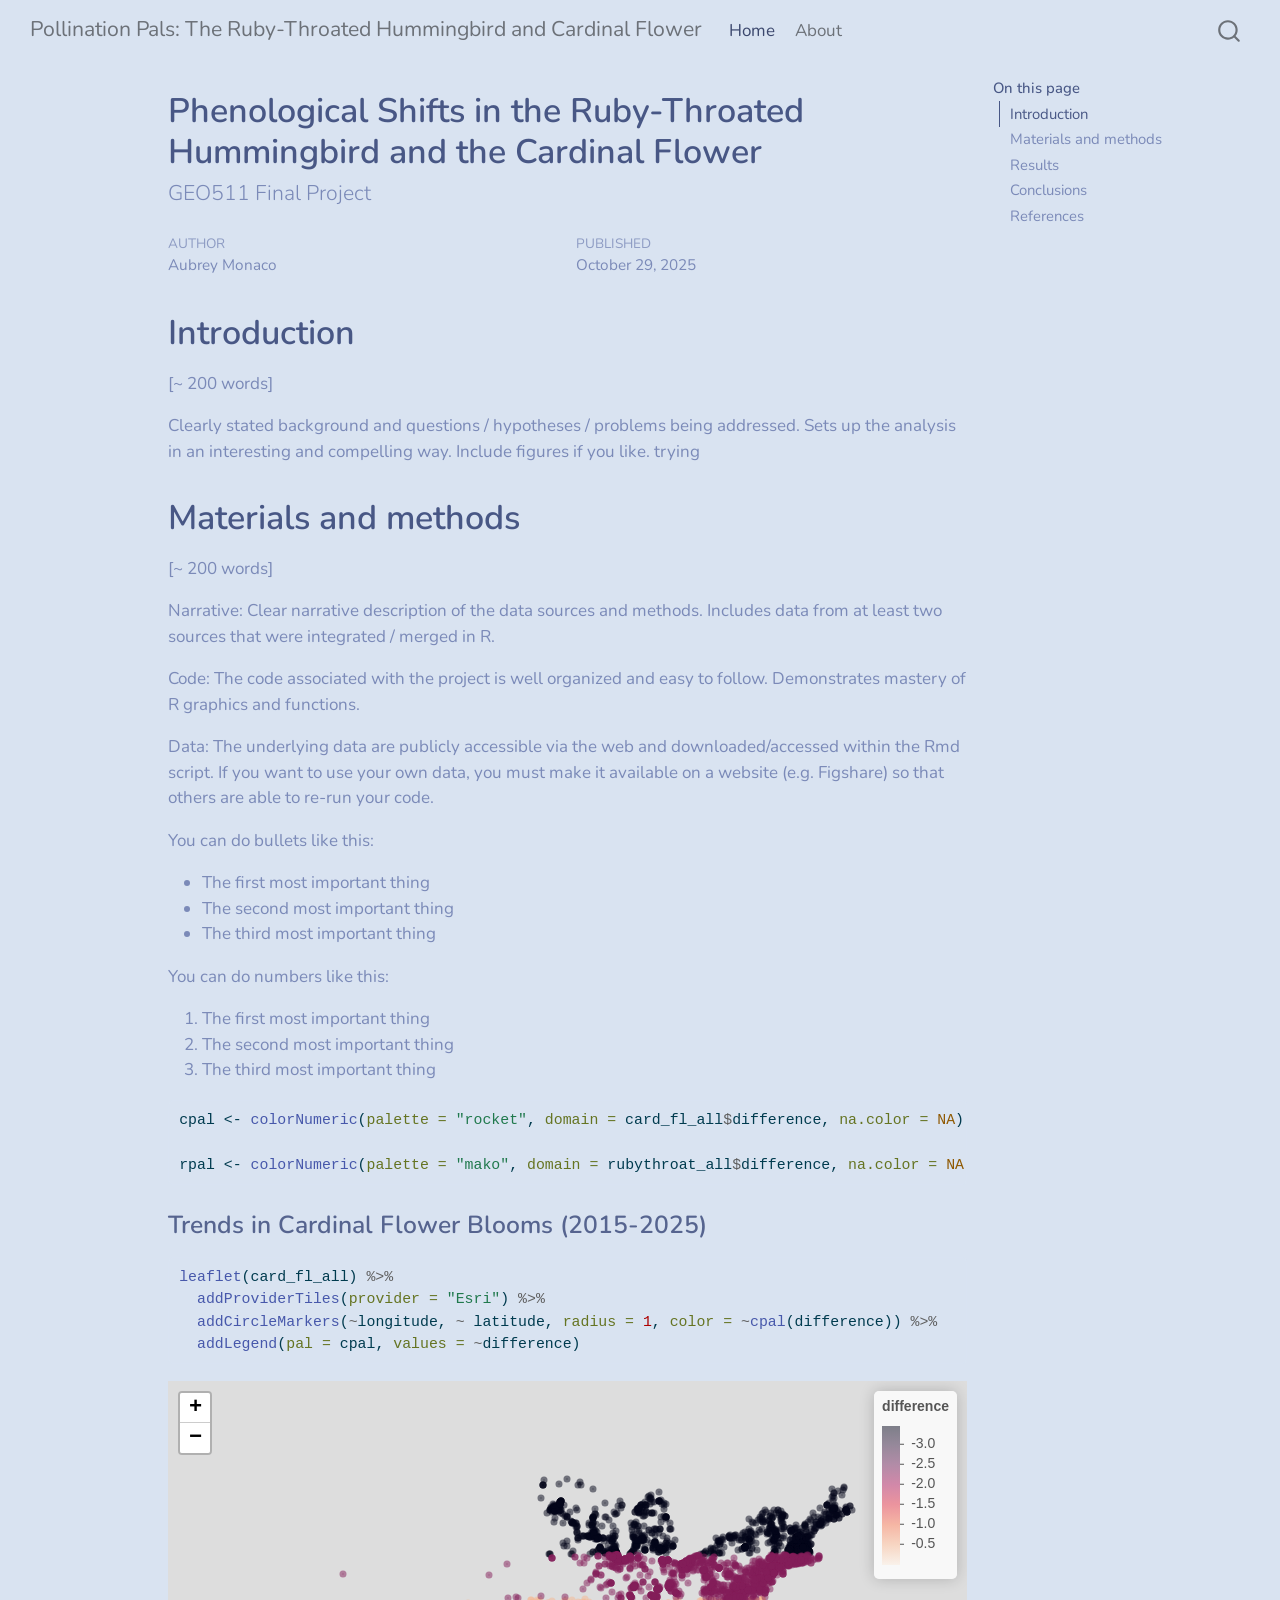
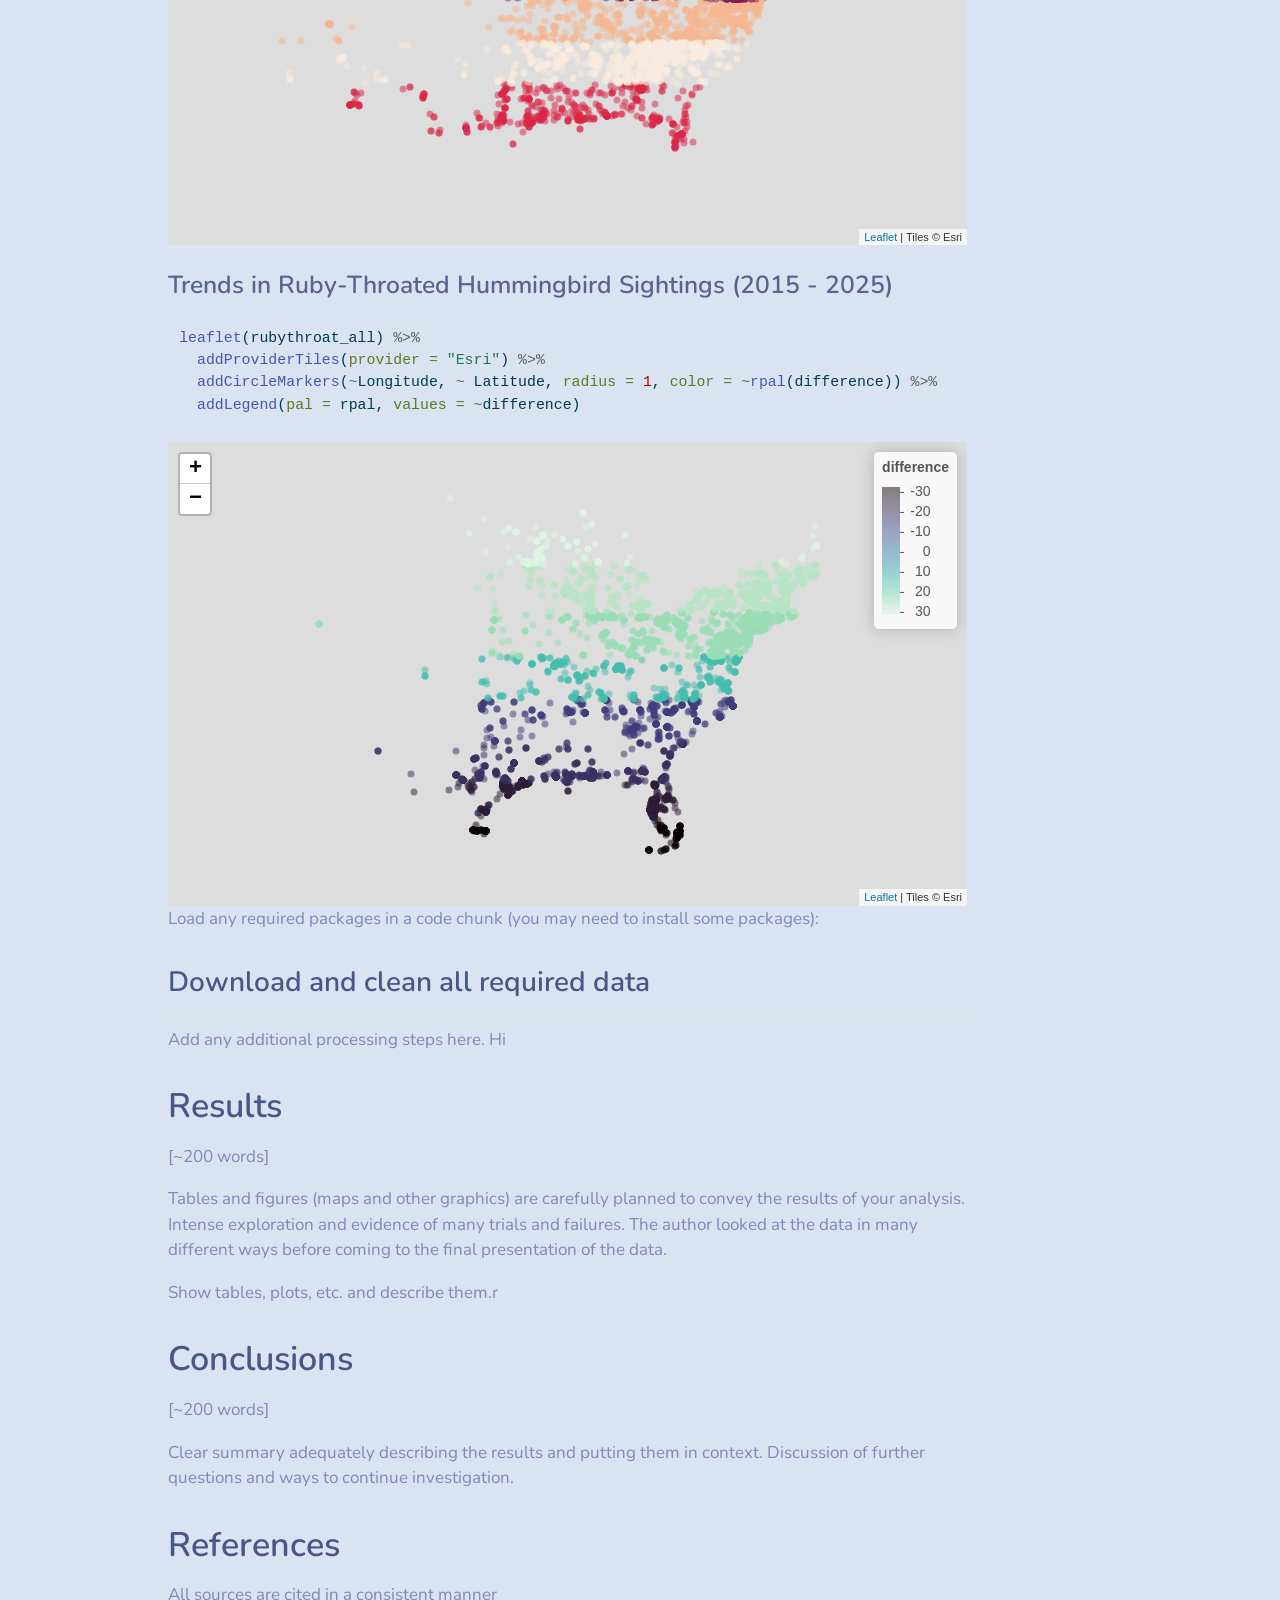
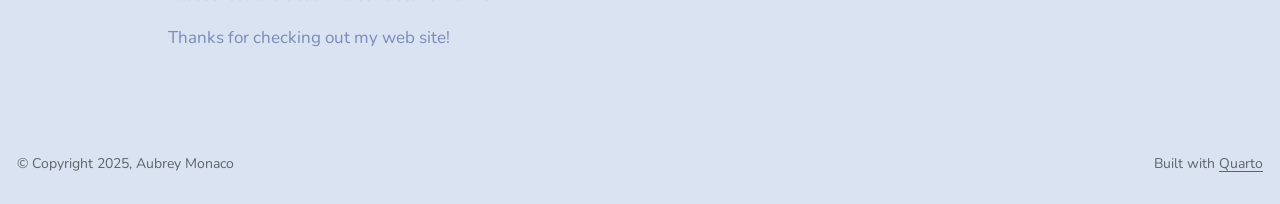
==== commit cef59eeb: "got maps!" ====
--- a/docs/index.html
+++ b/docs/index.html
@@ -7,7 +7,7 @@
 <meta name="viewport" content="width=device-width, initial-scale=1.0, user-scalable=yes">
 
 <meta name="author" content="Aubrey Monaco">
-<meta name="dcterms.date" content="2025-10-28">
+<meta name="dcterms.date" content="2025-10-29">
 
 <title>Phenological Shifts in the Ruby-Throated Hummingbird and the Cardinal Flower – Pollination Pals: The Ruby-Throated Hummingbird and Cardinal Flower</title>
 <style>
@@ -176,12 +176,11 @@
   <li><a href="#introduction" id="toc-introduction" class="nav-link active" data-scroll-target="#introduction">Introduction</a></li>
   <li><a href="#materials-and-methods" id="toc-materials-and-methods" class="nav-link" data-scroll-target="#materials-and-methods">Materials and methods</a>
   <ul class="collapse">
+  <li><a href="#trends-in-cardinal-flower-blooms-2015-2025" id="toc-trends-in-cardinal-flower-blooms-2015-2025" class="nav-link" data-scroll-target="#trends-in-cardinal-flower-blooms-2015-2025">Trends in Cardinal Flower Blooms (2015-2025)</a></li>
+  <li><a href="#trends-in-ruby-throated-hummingbird-sightings-2015---2025" id="toc-trends-in-ruby-throated-hummingbird-sightings-2015---2025" class="nav-link" data-scroll-target="#trends-in-ruby-throated-hummingbird-sightings-2015---2025">Trends in Ruby-Throated Hummingbird Sightings (2015 - 2025)</a></li>
   <li><a href="#download-and-clean-all-required-data" id="toc-download-and-clean-all-required-data" class="nav-link" data-scroll-target="#download-and-clean-all-required-data">Download and clean all required data</a></li>
   </ul></li>
-  <li><a href="#results" id="toc-results" class="nav-link" data-scroll-target="#results">Results</a>
-  <ul class="collapse">
-  <li><a href="#dygraphs-example" id="toc-dygraphs-example" class="nav-link" data-scroll-target="#dygraphs-example">Dygraphs Example</a></li>
-  </ul></li>
+  <li><a href="#results" id="toc-results" class="nav-link" data-scroll-target="#results">Results</a></li>
   <li><a href="#conclusions" id="toc-conclusions" class="nav-link" data-scroll-target="#conclusions">Conclusions</a></li>
   <li><a href="#references" id="toc-references" class="nav-link" data-scroll-target="#references">References</a></li>
   </ul>
@@ -210,7 +209,7 @@
     <div>
     <div class="quarto-title-meta-heading">Published</div>
     <div class="quarto-title-meta-contents">
-      <p class="date">October 28, 2025</p>
+      <p class="date">October 29, 2025</p>
     </div>
   </div>
   
@@ -245,152 +244,38 @@
 <li>The second most important thing</li>
 <li>The third most important thing</li>
 </ol>
-<p>See <a href="http://rmarkdown.rstudio.com/" class="uri">http://rmarkdown.rstudio.com/</a> for all the amazing things you can do.</p>
-<p>Here’s my first code chunk.</p>
 <div class="cell">
-<div class="cell-output cell-output-stderr">
-<pre><code>Warning: There was 1 warning in `mutate()`.
-ℹ In argument: `observed_on = parse_date_time(observed_on, orders = c("mdy",
-  "ydm", "dmy"))`.
-Caused by warning:
-!  21952 failed to parse.</code></pre>
+<div class="sourceCode cell-code" id="cb1"><pre class="sourceCode r code-with-copy"><code class="sourceCode r"><span id="cb1-1"><a href="#cb1-1" aria-hidden="true" tabindex="-1"></a>cpal <span class="ot">&lt;-</span> <span class="fu">colorNumeric</span>(<span class="at">palette =</span> <span class="st">"rocket"</span>, <span class="at">domain =</span> card_fl_all<span class="sc">$</span>difference, <span class="at">na.color =</span> <span class="cn">NA</span>)</span>
+<span id="cb1-2"><a href="#cb1-2" aria-hidden="true" tabindex="-1"></a></span>
+<span id="cb1-3"><a href="#cb1-3" aria-hidden="true" tabindex="-1"></a>rpal <span class="ot">&lt;-</span> <span class="fu">colorNumeric</span>(<span class="at">palette =</span> <span class="st">"mako"</span>, <span class="at">domain =</span> rubythroat_all<span class="sc">$</span>difference, <span class="at">na.color =</span> <span class="cn">NA</span>)</span></code><button title="Copy to Clipboard" class="code-copy-button"><i class="bi"></i></button></pre></div>
+</div>
+<section id="trends-in-cardinal-flower-blooms-2015-2025" class="level3">
+<h3 class="anchored" data-anchor-id="trends-in-cardinal-flower-blooms-2015-2025">Trends in Cardinal Flower Blooms (2015-2025)</h3>
+<div class="cell">
+<div class="sourceCode cell-code" id="cb2"><pre class="sourceCode r code-with-copy"><code class="sourceCode r"><span id="cb2-1"><a href="#cb2-1" aria-hidden="true" tabindex="-1"></a><span class="fu">leaflet</span>(card_fl_all) <span class="sc">%&gt;%</span></span>
+<span id="cb2-2"><a href="#cb2-2" aria-hidden="true" tabindex="-1"></a>  <span class="fu">addProviderTiles</span>(<span class="at">provider =</span> <span class="st">"Esri"</span>) <span class="sc">%&gt;%</span></span>
+<span id="cb2-3"><a href="#cb2-3" aria-hidden="true" tabindex="-1"></a>  <span class="fu">addCircleMarkers</span>(<span class="sc">~</span>longitude, <span class="sc">~</span> latitude, <span class="at">radius =</span> <span class="dv">1</span>, <span class="at">color =</span> <span class="sc">~</span><span class="fu">cpal</span>(difference)) <span class="sc">%&gt;%</span></span>
+<span id="cb2-4"><a href="#cb2-4" aria-hidden="true" tabindex="-1"></a>  <span class="fu">addLegend</span>(<span class="at">pal =</span> cpal, <span class="at">values =</span> <span class="sc">~</span>difference)</span></code><button title="Copy to Clipboard" class="code-copy-button"><i class="bi"></i></button></pre></div>
+<div class="cell-output-display">
+<div class="leaflet html-widget html-fill-item" id="htmlwidget-5704867150f4b0b51c04" style="width:100%;height:464px;"></div>
+<script type="application/json" data-for="htmlwidget-5704867150f4b0b51c04">{"x":{"options":{"crs":{"crsClass":"L.CRS.EPSG3857","code":null,"proj4def":null,"projectedBounds":null,"options":{}}},"calls":[{"method":"addProviderTiles","args":["Esri",null,null,{"errorTileUrl":"","noWrap":false,"detectRetina":false}]},{"method":"addCircleMarkers","args":[[44.324631,44.7280555556,44.751793,45.056418,42.14268919,42.054664,43.01523727,42.863847,43.5178083333,44.9467803631,43.7388033333,42.9541627718,43.5259681275,44.0555833333,43.4970908485,44.8244439199,44.9670671,42.4809890706,42.001408,42.2574047,43.1543655396,42.4798789788,42.1906820188,44.7771400462,43.9586379659,42.4814912971,43.613164,44.9598533333,42.4583737735,42.71053184,42.4804333333,43.067312,43.35932,44.4192158439,44.5831922881,43.1029204606,44.9674216667,44.9709583333,43.626433531,42.0903690393,42.6857086318,43.10050014,43.04761249,43.2823834219,45.1987333333,44.5868302067,44.8406779,42.7488866667,44.6167003457,42.7234066903,42.1231805,44.9006258875,43.08960828,43.7391624451,42.3808503386,44.3766266489,42.438827972,42.438664441,44.8998360895,42.2522411944,44.2385945376,42.942225,43.9203641,43.9201226333,43.9200253333,43.9194800333,42.4895324707,42.3124176146,43.6542191,42.4803276062,42.3411369324,42.4359673122,44.9911845677,43.5905264637,42.178924,43.0847638333,43.6557273865,42.0075083333,45.3472533333,43.19822,44.6433372498,43.2087633333,42.3459566106,45.3904889385,44.4031414616,44.9178208877,42.480105,43.386927587,42.994775,42.578625,42.9950078577,44.4210436894,42.4352166667,44.9745452,43.778155,42.0105938,43.3134728304,45.209177887,43.2695062122,42.1240283079,45.40065833,43.4193194937,42.1069765231,42.0911243745,43.0529769722,42.1228631633,44.8586564279,42.439005,43.0732,43.0732916667,42.0909,44.9759166667,42.1522138333,44.3740015682,42.6497955648,42.1530737635,42.5040001609,42.6015634602,42.0453388333,45.2660046435,42.2029314191,42.202863358,42.2776378133,42.3435616667,43.543159,43.1078416667,42.429015,42.8890883333,42.4782739151,42.340735,45.171034214,45.5422325134,43.0262251314,44.2881383333,42.2983555556,42.7183383333,43.1178239444,42.55590841,44.3847981,42.0761805,43.8258239624,43.9266503056,45.3566173457,44.125321589,42.4694137748,42.23655451,42.2952502035,43.0846111989,44.8838731883,42.1441416667,44.4160214687,43.03828873,42.2724633333,42.6473236084,44.2205916523,42.151593729,42.4492533333,43.084725,42.8266952806,43.7346206694,43.1681393803,43.1175295833,43.6331883333,43.1544695,44.820736195,42.145078481,44.975761422,43.1703153626,44.8208283333,42.4738154517,43.6934938316,43.0534076531,42.4803390503,42.5801889405,44.4352533333,42.478755,42.2124506915,44.9035958081,42.2108735238,42.1521833333,42.5916533333,44.6756401062,42.11639,43.1992,43.7425557994,43.157233,45.1699433333,42.6118278503,43.9743295,43.9743295,43.9743295,43.7428706291,42.4791189,42.35293,44.7202758789,42.4803616667,42.0246963501,44.88051167,42.9150178121,46.3594595,42.5786402869,43.700661815,43.10493333,43.1049475819,42.0684928,42.480485,42.9149851995,42.1139082335,42.5224344606,42.3655694735,42.3652127524,43.33126,42.9273313,42.92731102,42.0178295433,44.37531333,43.74971167,42.4750044337,42.28848667,43.0831523453,45.860655,44.91176667,43.72705,42.5693694946,46.1235557909,43.5321617533,43.11870833,42.125658299,42.373855,42.13957217,42.73272167,42.73264667,42.534035,42.0684602901,44.3150154852,45.0262585329,43.1178999167,42.4808522632,42.4849497798,43.1867930884,43.1399571434,43.3159959442,44.14881383,45.0090335108,44.62903109,42.8460082552,46.3594645452,44.90196667,42.3953361111,45.0302344501,42.4816666667,45.24609221,42.7326138889,42.4521909722,42.2737907348,45.0920094047,43.2408741751,43.20853,44.5899138889,42.34892167,45.1167416667,42.9950377811,42.4594659353,42.1423275991,43.0961736221,43.1763109409,42.430355,43.0979,42.48648,46.5823838191,45.0304394,44.8961165877,43.1981209907,42.9955095565,44.61669267,42.5939185508,42.18460833,43.0391568352,43.1985030075,43.1984269954,43.1970827141,42.311189839,44.2454788226,43.58176667,44.02331667,42.141416,44.896651365,43.1927360836,43.1979660324,43.1773853545,42.4119670392,44.6666718457,43.4322640859,44.0672969353,43.2338846382,43.08578617,44.404280372,43.50923833,42.844968,42.3007298202,43.22352,44.23595833,42.6232533333,43.2627630607,42.4416741006,44.9115501764,42.2485833385,44.8604079167,44.32788333,42.7960911,43.25127833,42.56738667,43.24165,42.3026472222,44.016975,43.0373728648,45.00203063,42.1406549785,44.78246333,45.0261419825,43.2561316909,44.70638667,45.1698921816,43.156964649,44.2565583333,42.617035,42.6171133136,43.0560268,42.980857,42.6075516667,42.2119416667,45.1737822674,43.83563833,42.28315333,44.78268333,42.2597415753,43.0257194444,42.0811332297,42.762652407,42.64797228,44.842427,42.6076406121,44.615075,42.4391139737,42.2616331559,43.236645,46.39975333,42.50539667,44.15065,42.26689167,44.7826700987,44.638845,42.125825,43.1179027778,42.0031315959,44.4214550565,45.19904667,43.8747972222,42.199845,42.64047167,43.4582008053,42.3902480956,44.961043261,45.387975,42.181795,46.1162138964,43.1177166667,43.1180388889,44.9716408919,44.2519214687,42.6294444444,43.4800960701,45.4052078428,44.611033,43.42082615,43.1207907665,46.3594067,42.650425,42.0816564488,42.5548630137,42.456382619,44.31172227,42.5016641,43.6287720811,42.32195,42.3397629719,42.2823418413,43.03733751,42.2097358704,42.88879776,43.464825,45.3964787567,42.02907892,42.3661848611,44.7697531013,44.3362852686,42.5136533333,42.4329383333,45.3180606603,42.2781333923,44.4731254578,42.4362417374,42.675155,44.473674742,42.375808172,44.7581481934,42.5302391052,42.4806942791,44.6390883333,43.4344100952,42.1833649392,42.5060972222,42.0898294123,42.00065086,44.8474294618,42.0931878406,45.4306416667,43.7225481682,44.0401344299,43.1881111111,42.5626494444,43.1378583704,43.9993856167,42.4439189304,42.4344100966,43.1000937894,43.7299257516,43.8298711111,43.1186028333,44.1095998974,44.05422185,44.4004146757,42.6611604,45.1171374509,42.43158,44.2466597721,44.4004783333,42.981048584,42.1926235686,42.4156065736,45.0538904067,44.9190034377,42.9950205816,42.2690583333,42.2747621333,43.088455,44.0821805,43.5796857778,45.0558028333,42.1180694444,43.1876133333,42.181655,44.3997429447,42.0423949722,42.674225,42.4890783333,42.155407578,43.0554286006,42.9187538587,42.8628583333,43.1275416667,43.1286471667,42.2088094265,42.5643506003,43.1876969188,42.3252916667,43.1680107117,43.3760227571,42.1789671793,43.4438937122,42.9448697307,43.281855,42.1753283333,43.0159134738,42.4804151198,44.3854731305,42.9888022738,43.6370194444,43.8128625143,44.1452628095,42.81880696,44.315505,42.4528489334,44.8969802856,42.7911541053,44.400442064,45.3625359722,43.81762967,43.3848333333,43.2020616667,42.0948616667,43.5471388889,44.7303847,44.3589033333,43.1272693611,42.78297,45.1740688422,43.4026489258,42.5613439325,42.5613439325,44.3808938189,42.248195,44.52803,42.2009594312,43.0530252746,43.1176472222,42.435885,42.2324777535,43.00365555,42.1493695,44.9325513262,44.8285559722,43.0578412861,43.4804229736,42.5032471997,42.893931577,42.38425581,44.0534166667,44.9450083333,42.3095939062,42.6233552438,42.6233552438,42.6231366667,42.6230783333,42.5941028856,42.3087365,42.0548706055,42.1033306048,42.9635009766,45.181877,45.1818609722,45.181798,44.5303103622,44.0142666667,43.4500055556,44.0538733174,42.1623595586,43.7047777778,43.9962768555,42.6959766667,44.0685778333,42.9388271629,42.9387358731,43.4406383333,42.93884655,44.8136523972,43.311355,43.45834354,45.5937194607,42.3970433333,45.1794289722,45.1794289722,45.1485778333,42.93883952,42.93881006,44.9126919722,44.912654,44.9126029722,44.9124229722,44.9128669722,42.633095,42.5079739374,44.5270361111,44.7132933151,42.4436730054,45.0766372681,44.040812204,42.006733169,42.3691833333,42.1039144,43.6419716667,42.4158449722,43.0911984997,43.0856555556,42.0612222222,44.913564,43.4172283333,42.3144991135,42.6549084034,46.6790666667,43.4516716003,42.3001333333,43.7048501662,42.1159361667,43.0935333333,43.6611582645,42.4377660559,44.5026378,42.3003725528,44.8425464,43.42197,44.7138899722,43.297174,44.7092949722,44.7094939722,44.7094184997,45.3203891776,43.704905,42.0282268077,42.8646926158,43.998790741,42.8756116667,43.0818583333,44.9036346969,44.3308410645,42.2177330219,43.8779777778,44.6734926,45.70044635,42.9356770994,44.8473749722,44.8474849722,44.847506,44.8474829722,44.847486,44.8475139722,44.847512,44.846826,44.8468069722,44.8467679722,44.8467679722,44.846749,45.1848033333,42.5065611111,45.2699931131,42.2724966359,43.2216527193,43.4184259722,44.6079952163,44.6081703407,43.928875,43.9366116667,45.396375,43.6423416138,42.8072423986,44.4060633333,44.918510838,44.9764850736,44.9763116667,43.111543707,44.986325,42.0868368254,42.9573669434,42.1256,43.0839805,45.0928583333,42.0224820788,44.9287583333,42.5857777778,43.2691208248,44.690095,42.3871251662,42.0223926846,44.886138916,45.2172966667,42.1431075575,42.6117090997,44.9181533224,44.400303991,42.2439216667,42.2194402689,42.2198068671,42.290875,42.1269375835,42.2212111111,42.220925,44.7700027778,44.708175,45.1329690194,44.964955,44.37412185,42.3455810547,43.8777516997,42.0856833333,43.0529365786,43.2620137185,42.788660371,43.9352549706,42.2004916667,42.3849701477,42.6404942992,42.0080834518,42.4211694444,45.36045,43.173,45.395904541,45.395904541,43.3729116667,43.372825,44.0822361667,42.4577183333,43.514225,44.7351131401,42.0981330872,42.09484903,42.0901361667,44.8795776367,42.04131731,44.9178634038,44.065617593,42.27092,42.14521709,44.791217804,42.4589526627,42.897746,42.7646371041,42.4430129075,42.8985716561,45.2129178909,44.8539383333,43.6379400833,42.377569472,42.0662833333,43.5163889742,42.38518,45.00286945,43.0484244919,44.8138069722,42.9947592229,43.362953186,45.396375,42.33678094,44.8855733879,42.0324778333,42.9075843,44.8961514071,44.4696006667,43.1792642077,43.639825,42.90499157,42.2865905762,42.4397677997,45.6038679969,43.1067666667,42.0815555556,45.360425,45.3604083333,42.4760519,43.1917857134,43.0815136744,42.6908321883,44.58346187,44.7167583333,42.1555738338,43.0810427064,43.0817942439,44.7834363685,42.28807352,42.28809034,42.5016833333,45.2392127972,42.4305742851,46.3594011,43.4430083333,44.11759914,42.4751805556,42.6182166667,45.1316551359,43.8464133333,44.0747311,45.131590425,43.0746080556,42.4431416667,45.1023282437,42.2206191175,42.2209709069,42.9287622,44.82753675,45.0611572266,45.0611610413,44.5063083333,42.2780151367,43.1272716628,42.546833079,45.6112711598,44.21668253,42.2204978764,45.3949805556,42.4158533333,45.3948138889,45.3920861111,45.165225,43.8113593277,42.1296980436,45.192111517,42.5609725016,42.1540429102,44.1806411,42.3888052726,44.7351305556,45.1427440295,45.1632080083,42.6750793457,42.0566246735,42.471721894,42.7828777778,44.3005280312,44.3005499268,42.25696424,42.7909869294,42.21985548,42.9280052185,44.9861716667,43.9592999,43.6548533333,44.4179001977,43.6574633333,44.9023036051,42.40658277,44.0333721667,43.2612457275,44.8696965501,42.3764648438,42.2630283333,42.6900783333,44.6645953,43.4846055556,43.343776424,45.0020861167,42.1409227476,42.353275,44.4037432177,43.921224537,43.562652804,43.078525,42.0421485833,42.0421485833,42.0435981667,44.8407155413,43.0906721667,42.6253096312,42.3827966667,43.9636383333,43.87809172,44.9295309607,43.7516401378,44.90418035,43.1885305556,42.3399166667,45.2088928223,42.7333886689,42.0325361667,42.7756383333,42.4504198088,42.7397951388,42.6106895507,42.6313733333,42.0095506634,43.2080633333,45.5627716667,43.6117858887,44.471906,42.48043321,42.2119527778,42.1960861111,42.7915166667,42.480368325,45.1245555837,42.2771896518,44.5067749023,45.190584114,42.4175586065,42.648215267,42.4109153748,43.0547703581,42.3416965534,42.8734734,43.4180679512,42.4877669291,42.4439133333,42.981025,42.8993142385,42.1282157554,42.6059764948,42.2525194444,42.2609862825,42.1704711914,44.7186309141,43.3549842834,43.0747773288,43.2894288023,44.1636166667,42.1639166667,42.4827910551,44.3982,44.9942741394,43.2076230997,42.0075069186,44.9494070106,44.9099010386,42.65200805,43.64862,42.2109133333,43.6595241532,42.7747072418,42.2579477,42.4821805556,44.4654,42.845875,44.3866009722,44.904055,42.5750959,42.8072835364,42.1999728997,42.4580216667,42.3529055556,42.3460807814,44.471906,43.5884490381,42.1576055,42.0994032002,42.0999682,42.4810142253,42.8461684,45.3006222222,43.9816879722,42.8707493503,43.0483195,42.1337695,42.2108518,42.9368833333,43.6147633333,42.2784759327,42.2961723864,42.91848479,45.9147439983,42.9303588867,42.7593333333,46.0058923765,44.1806274997,44.8691774512,43.0914015536,45.6535383333,42.40850547,42.349075,45.4048283333,43.3598287296,44.530112644,44.1996341635,42.28030777,42.364795,42.1452416667,42.6333057777,42.2526201435,42.24803,42.13006812,44.3005416636,42.2757301111,45.7751906,43.894457518,44.6077597997,42.2625769805,43.5905723997,45.0011031842,43.13244823,44.3819580078,42.00360261,42.3681633333,42.8996966667,42.899845,42.4588273602,43.8344421387,42.0073277833,43.0734781037,45.0570678711,44.9655161798,42.939125,43.2328805556,44.9294559332,44.0786441081,43.4497383333,44.5026783333,44.543961142,43.0650471667,42.93750227,42.1648085011,42.0866986613,42.1241152997,43.1839972222,43.2454817556,44.1063920962,44.0027569,43.1975408997,42.9327194992,42.6159783333,42.4792852133,44.2109680176,42.88978814,43.3941083333,44.6666966667,42.9282033333,43.7374486491,42.3794713908,44.2754333333,43.3941116667,45.9583033333,42.7522010803,42.2371870586,43.1086221667,42.1774777778,42.2171216667,45.7373514035,44.1072471667,42.2399311513,42.3147108399,42.0362278333,44.0296888889,45.1986320943,42.1854425465,44.8252690298,42.80368953,42.81756047,42.81912195,42.81913548,42.98620284,45.3931049997,42.4680532795,42.129596419,42.5399383333,42.0106583333,42.4063562631,43.4312863929,42.4065986323,42.4068608,43.5907554626,46.4508104684,42.000825,45.3971727996,42.2350216667,42.0577847862,42.2795636901,42.4038885804,42.6518277778,42.4053583333,44.36245,42.1907445509,42.3185894681,42.4504040089,42.0983581543,42.0983886719,42.4750256308,43.14814918,44.342384,44.343457,44.343457,44.343795,42.5737810009,44.3441559722,44.8222732544,42.6283783333,44.854525,42.3461211473,43.0431779427,42.5698391,45.0179445232,43.0458730599,42.2509777778,42.8073003749,42.8071716667,42.8857340059,43.4994559162,43.0428311753,44.880025,42.9827366667,42.9881883333,42.9895666667,42.9890033333,43.9246116997,43.1428101781,43.0131361372,42.683339588,42.0832372463,42.406795,42.4271111111,45.2061944444,42.0423583889,43.8576683333,43.8569883333,43.7064805556,42.3889266516,42.9148033333,44.2697737,42.3288700671,42.0607682889,44.0430410823,42.6665448726,42.5526382212,42.5526226663,42.4749283333,43.2158662373,44.7828833333,42.5007533333,42.2896594687,43.5495574915,42.022213,43.2103416667,42.379939228,42.4078524,42.3420861111,42.8593153487,44.8304904896,43.5151857092,45.0013116405,42.9180444444,44.8217442997,44.8303489997,44.8518092325,42.4285689105,43.9838444444,43.9855944444,44.6222916667,44.6138944444,42.4807172589,45.3238174781,43.9585616667,44.6719366667,43.0727611667,42.0956003108,42.1606394286,42.8547111111,42.7022966667,43.46606584,44.0540083333,42.722045,43.0314826965,42.637175,42.40157,42.4965026873,42.4967716667,42.4048283333,42.4689371041,42.480368,42.2110790904,43.040508656,44.9006268929,43.0773963928,43.4106429667,42.7324921221,42.1546520442,43.4107591714,44.0165666667,43.3757796436,43.0726445,42.3194527778,45.1246459829,45.5464316625,42.2255249648,44.7274772685,42.0014381409,42.609201218,44.958167,44.9376548175,42.3908691406,44.6835866667,44.9761722222,43.7933804049,44.9372542045,43.5437147893,42.3088722229,42.9318248,42.9414169662,44.5198614378,44.4870310205,42.8897052834,42.6981416667,44.2637333333,43.6752033333,43.4633314591,44.8388466667,42.0856112997,42.3294035032,45.2617433966,42.552905,43.97519302,42.1432900825,43.3398929722,44.5779116667,44.2792550718,42.4893,42.4897416667,42.4539083333,42.4641976018,42.360375,43.9719531,43.95909067,44.67862,44.9914637965,43.1736416667,44.9903687767,46.0478874,44.66502081,43.0264249961,42.071475,43.2513593237,42.3911222222,43.5477286922,43.2708407605,42.3136883333,42.4441187969,43.59555,42.0967778333,44.6982115841,42.4376208,44.2034201775,42.259625,44.3966033333,43.2893716667,42.3020895651,42.3598925533,42.6268888889,42.3837563,42.0078086853,42.3771888889,43.2016059805,42.3098116667,42.1608543319,42.2166366667,42.5529283333,42.30407,42.0219221667,44.5983457448,44.4528383333,43.271032507,44.7266446651,42.6003416667,42.6003194444,42.0713239825,44.6542466667,42.7614222222,42.9367769722,42.6910073138,44.7580360918,42.1719398499,42.8322166997,46.2265088997,46.1824397,45.65748815,43.494575,43.3844893309,42.4803913,42.0206453997,43.287045,42.4812800833,43.1743373869,42.961105311,44.0464766667,42.0951998826,44.8770386087,42.3525416667,45.0059457315,43.6597888889,44.9121827,43.0605024146,42.1622073751,43.16667939,43.16747261,43.1732907499,42.1294617778,42.3657673956,42.365506792,42.48265142,44.0887236775,42.1433980328,44.7828683578,43.6611582645,43.6611582645,42.9385277778,42.1436956205,44.8784366667,43.2751416667,42.1060733719,42.3889823154,42.5921999997,45.7148551167,43.1548854523,43.1470611,42.4810141,42.4978533333,42.4977833333,42.64073,42.6408466667,43.2752472222,44.0231361667,42.2691083333,42.2587083333,42.3889808568,42.7294264001,43.8931416667,42.4804923591,42.1418479698,42.38894904,42.4075694444,42.9678792,42.0265986365,42.4124565125,42.0567624051,42.7539833333,42.5958216667,42.9809913635,42.4805111111,43.0420805,42.4791230112,42.34218,42.3424533333,42.3425866667,42.7592506409,42.3429116667,42.0566391168,44.1063166667,42.4664770561,42.3249581017,42.909680498,44.9583937186,44.6839716,44.0673861667,44.934333393,42.0188833333,42.0447587876,42.4804885902,44.9106527778,42.31053,44.6921768188,43.5422262455,42.6518194444,46.3506133333,42.0736751997,45.0293611667,42.22324362,43.3065916667,45.217125,44.37536568,42.8894357882,44.6504615513,42.6826369722,42.4708227,42.267105,42.2670633333,42.4788168286,43.6347924165,43.498388,44.8309011149,43.695570823,42.9303883333,44.3625416667,44.0775722222,42.48022,42.930405,43.5427856445,43.1371414243,42.9662334646,43.1367,42.4836194444,43.2851531,43.250105183,42.1754,42.4370472222,42.1407142956,44.5025728268,44.9653866667,44.94585,42.453895,42.972732629,43.6440305556,42.2425861111,42.3142124252,43.0984871768,42.3482959995,42.69853,42.311053211,42.3142833333,45.1218137997,45.1990133333,44.688047295,42.5585087157,42.5585083471,42.5840495199,42.5838602195,43.5410805556,43.5421861111,42.9457016667,43.0417666667,46.7664104977,42.4947783333,42.4946100265,43.9672625,44.940605,42.4788366667,36.1249888333,36.1967166667,37.317479,36.35638,37.5643916667,37.2980833333,36.1896527778,38.7403894568,36.7731908709,36.5638966667,36.1446793916,37.3210213353,38.95793,38.78158,38.1075555,38.7700716667,38.7700116667,36.5638966667,38.6079783333,36.4564289087,38.9580416667,37.5175960735,38.9892107184,37.275509122,37.7049717544,36.175625,37.52463,36.1843096917,38.968877,38.7793027651,38.0133527833,38.01339445,38.7729582897,36.1564305,38.987205,36.93517479,38.9404716492,36.712357279,38.91322584,38.7914785494,38.4766916667,37.6238079882,38.9577710836,36.7811366667,38.3019972222,36.6724952258,37.2722550854,37.2722047102,37.4620038551,36.8831790683,38.767345,38.8845210672,38.8844608675,36.9434207026,36.9876583333,37.3600578308,36.1382666667,37.15065509,38.4820731,36.3891966667,38.9656105674,38.9358578,38.7232503441,36.0084654343,38.3049312857,37.6766366667,38.8407366667,37.5247916667,37.94662971,36.5331323647,38.820178133,38.7210606221,38.8087658847,37.9258083333,38.67434002,36.12924173,38.770775,37.5746383333,38.8835411072,38.6950944444,38.7552616667,36.3076279108,36.904586,38.7140808105,38.7553143315,38.4369234394,38.2093276978,38.95295,36.2753116667,38.6047166667,38.9136277778,38.339921,38.912925,38.0198478,36.1256398812,38.9130248731,38.97,36.9344508928,38.0545808524,38.8057942014,37.3117666667,37.4510166467,38.6428216667,37.434745,37.4346916667,38.8689916667,36.41687,36.3428646295,36.1951810308,36.0621138333,38.9235465043,36.4220116667,36.00335555,37.5389739222,38.0301399903,36.4670305001,37.2634323948,38.2847422595,38.7550112838,36.05750916,36.3421666667,38.8027688684,38.770277,36.5434569,38.3456519302,37.3463738359,36.9478569031,37.12409426,36.5803194596,36.2760793392,36.0275721667,36.0857416667,38.6932898,37.371095,38.97812062,37.3877666667,38.9372368887,36.681825,37.6899110712,36.3636797596,36.7398071289,37.6533508301,37.5917575431,37.5906555309,37.5920128584,36.7308720643,38.4340187,37.0003530377,37.0777666667,36.317015,36.6310892297,37.8614783333,37.1252055,38.5157807431,38.7364633475,38.950145,38.429892921,38.7957393081,36.0811524827,38.817402582,37.2374810211,36.3492290764,36.1226238407,36.00440278,38.938825,36.9228277778,38.0544445,37.6787809891,38.68059801,36.6394883333,38.1828981811,38.7800282634,36.215886469,38.6397630908,37.05127217,38.54109167,37.6787048279,37.77655833,36.3535803929,38.75515,38.6390818456,36.1057245439,38.47669667,38.7795241908,37.7778530193,38.3510754258,37.92204167,38.87177167,38.8981379947,38.899795,37.7547327052,38.67982833,36.279945,37.61537167,36.8770715833,37.9617786494,37.96180902,37.96189585,37.9618069926,37.7590331482,37.6603153741,38.4820730776,37.65632167,38.6276833333,38.39851333,38.6397223581,36.32350833,36.14229069,38.8006013452,37.9861083333,38.7319156376,38.9588029047,37.81131167,36.9344435057,38.60534667,37.7427348814,38.0157673568,38.9378645,38.72823009,38.7903099354,36.3813255072,36.493043,38.61322,36.77536167,37.3065403906,36.68733667,38.64466,38.8797149519,38.121045,37.4137676787,38.9436402731,38.9132324038,36.0254167138,38.520145,36.10375585,38.9378645,37.7722285,37.4144067988,37.4146400253,37.2702054983,36.7370514398,36.725555,36.7645834945,36.7644888629,36.0225772903,38.7810951132,37.5975645833,38.96720833,38.9987,38.77335333,38.77331667,36.8672175125,37.27687,37.30130833,37.2814528658,37.281285872,38.5169889815,38.5689613643,38.77147,38.6044352861,38.9315131549,37.7270989434,37.2682416667,36.2993133333,36.8565264345,38.464305,38.940297,38.8722682159,36.28208372,36.23307833,38.4772333333,36.4875222222,38.655055,36.2819826612,36.7290016167,36.7313212,36.72901667,37.40263333,36.7761939989,36.28015,36.8864378567,37.919895,37.3445296,36.094982,36.1060916667,38.578060515,37.4694866667,38.8891813208,38.9726835676,38.4904064093,38.00625843,38.4272842761,37.5453011997,38.0544399722,38.8201195179,38.5779033333,38.7527508512,38.6685028076,38.27975,38.8166687,36.0903921065,38.89487095,38.97973,37.5221862793,36.3524992687,36.5056662596,38.2571166667,38.77086429,38.5405805556,38.6603283333,37.3903908747,38.3214083333,38.9456055556,38.7507162044,36.0069364618,36.0382595458,37.2733956,38.7981677324,38.08576628,36.5694612544,38.9848303315,37.5358333333,36.3462339608,38.9817277778,37.3129172408,36.1595454809,37.5501866055,38.9309883333,38.8474863643,37.3656735827,38.7551633333,36.6243453678,38.7539466667,37.6730224265,38.9257632838,36.3052333333,38.7728512573,36.0772138333,37.9191466105,37.3092851381,37.30881372,37.3088030491,38.5166740148,38.3260216667,38.7696612478,36.2808859453,36.1296721667,38.1900199722,37.9925916768,37.9928249214,38.0994552182,37.9925833833,37.9928831534,36.0984273017,37.9925926576,37.9926859393,37.99250539,37.9927593667,36.0594742047,36.0594495619,37.9926846121,37.992658946,38.3519261135,38.2454948425,38.6229233333,37.8906573169,37.5586305556,36.0382589997,37.5307666667,38.2601133333,36.0551138333,36.1536305,36.0917278333,38.909613,36.042633,36.19695474,38.44438036,36.1056190124,38.4108883333,38.8235592512,37.5631616667,38.69483596,38.69493138,36.0857549722,37.5264033333,37.5385733787,36.0365028333,38.8552866667,36.4850042347,36.7506716667,36.174943878,36.1746896159,37.0354721667,36.3401366667,36.5296275926,37.3502083333,36.2528652591,36.1545195,38.86093,36.1286,38.5414183333,38.8018035889,36.2561454773,38.2614666667,36.3010698807,38.2621656381,36.5634716667,38.2430775473,38.649625,37.43298384,37.3521583333,37.3506,37.3449583333,36.3834416667,36.5206,36.159426,38.4952497676,37.549675,37.7219588751,37.26532,38.9123805556,37.7163116667,38.769497,36.2775616667,36.0901638333,36.1435305556,37.2805159951,36.68093,37.4141892884,37.8359666667,38.3733730833,38.9513443775,36.3906484798,36.162775,38.3213366667,37.3537844465,36.223411,37.0761947632,37.4312316997,36.4136734009,36.1716216667,37.05524171,36.0526328267,36.2234611315,38.5631790161,36.2465396569,36.225,38.9246164961,38.8986166667,36.902599,37.7858817704,38.6402538198,38.8813911611,36.11303855,38.8592867405,36.5252952576,38.90374783,36.5434990542,36.088949453,38.4767616667,36.0970096334,37.6513375709,37.5243383333,38.8961945042,38.9067088503,38.0237231965,38.8948560879,36.270177048,38.78168,38.7793168389,38.80035,37.3577564427,38.2226027778,38.5845641313,37.1700172424,38.4901756247,38.7552116667,37.48498769,37.5255744666,37.5256253309,36.8366789722,38.9754566195,36.3170178382,37.7062916262,37.54547167,38.7037111323,38.5324476997,37.5502783333,38.75453,38.2313946309,37.7727383333,38.7723086768,38.7723086768,36.5087044669,37.280214866,38.9394836426,37.2387552653,38.8869793853,36.0804555,37.4685333333,38.7980112,36.7176362972,38.970741272,37.8468291464,38.95943,38.7742611111,36.1617445,37.7440333333,36.34205078,38.9724350712,36.1451305,36.8875172232,37.2834083333,37.2792888889,38.69425,38.69462,37.953304882,37.953549822,38.58872,36.1776283333,37.0093166667,37.3825533333,38.67505,36.1780259346,38.557675,37.7522147323,38.8397716667,38.606768962,36.0786158333,38.7550694267,37.6504876698,38.0194659395,38.7828983333,36.592851,38.992938,36.3508300781,38.642525,38.6065703771,38.8829716667,38.99155363,37.82121486,38.7981722222,36.5636079,36.9754141321,36.5133245361,38.8028527778,38.2316383333,38.0603912051,37.2805159951,38.6177147345,37.41179738,36.9027506227,38.9214959722,36.5097116667,38.8830135484,38.3819939722,37.8532833333,37.2986166667,36.9815983437,38.9687783333,38.2808359939,37.8950195313,36.3503796794,36.3508562744,38.8073382061,38.9117571889,38.0563758997,37.9621755376,38.75943218,36.6504833333,37.7775,36.34978441,37.8405416667,38.2552359,38.7522888889,38.4376833333,38.9770822456,36.1520899598,36.1307916667,37.777337,38.7840458542,37.2916611111,38.9154021496,38.5953966667,37.35995,36.0794028333,38.6473803689,37.7601838619,37.0785687296,38.4949503,37.0124045113,38.4949503,38.4900254,36.7865833333,37.3570216667,37.3568466667,36.6767466667,38.8468639722,38.8243429503,38.9504089355,37.6723324451,38.02010635,37.7061462402,37.5519,37.8347966667,36.0990528333,37.8505333333,38.9129904979,38.9872341557,36.0634833333,36.6951633333,37.7710083333,36.9017,38.6090134,37.7751703911,36.2999232024,36.3275876731,38.49008,38.490525,37.5768127441,38.7714616667,38.7714816667,38.7714716667,38.7442483333,38.9317261812,38.9768216,38.0843416667,38.7982622997,36.5373616667,36.059344,37.6343089,36.5774280997,36.748094475,38.7591777778,38.7335861111,36.1062971667,37.508986293,38.6704686005,37.5221666667,36.0287138889,37.2576904297,37.2827082174,37.679588055,38.906454269,38.8555927292,37.7445062992,36.169778,37.295693,37.6412343209,38.9160679961,38.9979128028,38.9668883333,37.5655611111,38.8723018952,37.9020854883,37.3747633333,37.3073283,38.221012596,38.9957388889,38.6410244819,37.070098877,38.9857788086,38.7545166016,38.96692,36.6666945157,38.74069909,37.471475,36.6422043,38.78863,38.78862,37.1309814453,38.9755038685,37.9423717792,36.1570181104,38.7552616667,38.9247208,37.5654366667,38.0171244,37.6709466667,36.020687325,38.0116601,36.5097500025,37.8862863398,38.66515,38.9394078933,36.0239861472,37.7225116667,38.8244415435,38.5585250026,37.7445247,37.6341146975,37.676955,37.8297142997,38.75529335,38.7085571289,38.7552133333,37.53321541,36.0777381997,36.50853,36.4243283333,37.5950361111,37.6235669383,37.0618954664,37.6642416667,38.5581333333,37.7606693396,36.7136527778,37.6724179552,37.3290166667,36.0208127182,38.9022375551,38.8608913171,38.2905166667,36.2116689586,38.82415,36.497745,37.2212862446,37.52423,36.5807876587,38.4039026752,36.1137018375,36.25552,37.8320928889,38.88604881,38.9714658431,38.2618119692,37.2819304001,38.9405283333,38.5408,38.7953186035,37.5111666667,37.2929882,38.9803,36.1579527778,37.6198679775,38.403895,38.8083097944,37.6489894242,36.2236716667,38.7538292277,37.8633748462,38.3583413,38.3583413,38.3583413,36.6257444444,38.7809919997,36.5297407212,38.8154633333,38.64045,38.7542333333,37.3569866667,38.345255,36.0379778333,38.89153335,37.4386873051,38.4811251587,38.76298592,36.9108582387,36.77490413,36.273108265,36.7761383333,37.37115,36.06285,38.8181916667,37.7775147051,36.6252222222,36.6252222222,36.6252222222,38.9849133333,36.060425,38.8738153997,38.75377681,36.3327966667,38.987245695,38.77151018,38.7810133333,36.6398416667,38.99857,36.1058431451,38.8309005896,36.0458984375,38.0941219852,38.1475139207,37.4249638478,36.8524841219,38.5810916667,36.3305333333,36.4880783333,36.3304832,38.5568371131,36.4250366667,37.5565200026,36.350499446,37.6979916667,38.8739001825,36.445165783,37.2375833333,38.61328125,37.5725066667,37.8051,38.2477493286,38.7237,38.63385398,37.2279052734,36.5085462761,36.1872583333,36.2561344,36.6189648592,37.8237939815,38.4654895181,36.3168649334,37.1258195,37.399515765,36.9846300239,36.0364917346,36.1954194444,38.536013004,36.0756333333,36.1439533496,36.0902528333,36.30343901,36.6204336193,36.1033229996,38.7593741598,36.2094265608,38.8558741727,36.2073216667,38.962295,37.6466366667,36.0923111667,38.0463971667,36.5781999266,38.8848116667,36.0888333333,38.3644117394,37.9384567,37.280432585,37.2826179547,37.2755152711,37.278793516,37.2613078932,37.2684119172,37.2733296951,37.2671849637,37.2755152711,37.2966410748,38.9237180777,37.3676805556,36.0729528333,38.939895,36.1867230295,38.859855,38.0936441963,37.690272387,38.4758946875,38.7329166667,38.0986778,38.562345,37.6851371634,37.664414,38.4391366667,36.346375,36.1237468,38.1620945,38.16196661,38.9199466667,38.0429083333,37.7702783333,37.19471279,36.3103333333,38.7809366667,37.9544943,36.5905711967,37.75700736,38.0178555,37.5263583333,37.2021361111,37.6157383333,36.1148681641,38.97428,38.748025,36.1061601657,38.9648323059,38.16205757,36.07177,38.0766805,36.0914388889,38.0695815,37.8220416667,37.1752283333,38.99588,37.465805,37.9204166667,37.765963,38.6874866667,38.2854033997,38.0426635742,38.30152507,38.8667123219,36.0365555,36.1426111667,38.2272549722,38.8560722222,36.2940997997,37.6234783333,38.9679583333,38.0428471667,38.2205883333,38.8206266667,36.1141666276,38.8142033333,38.8144433333,38.8553716667,38.8927733333,38.75445936,37.828997,36.109213995,38.0810778333,36.1248584145,38.88392,38.53438687,38.1620721667,36.4000989497,38.6481666667,36.0845611667,37.7606266,36.2083315491,37.3487548828,38.85865,38.9416142317,38.0599777778,37.6005283333,36.0248413086,38.9930388889,36.656167,38.91072,37.9438025066,37.65523,37.2338387696,37.2339214571,37.2340527479,37.2340194835,37.235168362,37.3130250671,37.2147519607,37.2147250967,38.1626083333,37.1240416667,36.2587145,36.4200880834,38.890055118,36.1471379695,38.1395072778,36.0994830957,36.5277709961,38.0652416667,36.0248195,38.5150333333,37.8944397578,37.5675061912,38.8869631,38.9099777778,36.148104547,37.267297518,38.4046283333,36.3086242676,36.1294284349,36.3107782811,38.3196105957,36.9424383333,38.585038871,36.481305,38.3491027778,38.3733768,38.3733768,38.9711716667,36.0019885549,36.211566925,36.377395,38.6036846164,37.0432462906,36.210970399,36.2109025475,36.2109411043,36.2108636555,37.6181797625,38.9894519421,36.210967144,36.2013724877,36.2107352447,36.2106890957,38.3724480997,37.4526833333,38.9724166667,38.7783770605,36.8465803619,38.8530287,37.2667347942,37.658455,38.7925472222,38.7861638889,37.4946533333,37.3704716667,36.0169861111,38.6172340684,38.6792366667,38.4896,37.6180695505,38.3459972222,36.1270138333,36.66053,37.6317283333,37.328957375,36.3431666667,38.6198654167,37.29234167,38.7729673321,38.4346472222,36.9095469,38.9123707,37.6317152,38.96115,38.4497854443,36.0238647461,37.3944966667,36.8975833122,36.0945731784,38.6810022403,38.5623583333,36.3475533333,38.5375154997,38.5324476997,38.39894867,38.888101487,36.2883833333,37.91581698,38.9701540475,38.6581726074,37.5661923364,38.986195,36.1778419722,36.41464644,38.8029174722,38.7515814723,37.3916772403,37.4967560829,38.8667216667,38.1338032459,38.6744428437,38.8290532446,37.5083283333,37.6534173545,37.655242933,38.2573466667,37.94547,38.8050088654,38.7549666667,37.3119265997,38.0174993167,38.76344452,37.302125,37.6228695279,38.489654541,37.9082260132,38.4900439,38.6109697197,38.9210782433,37.1676883333,38.9867183607,36.8319802504,38.05453622,37.249080658,36.2250133333,36.0936539229,38.0171364,37.3520619793,37.2989083333,37.6361,38.993474396,38.9275774526,37.52475,37.3163414001,36.4790014868,38.5579533333,38.5752908805,38.754327,37.6388883333,37.802385,38.7396381477,38.6478545812,37.9781845997,38.8117333333,37.9143638889,38.1174166667,37.8095066997,36.9247866667,37.9626439722,37.4200062828,37.3021283333,37.3017783333,38.9967918396,38.1301891716,38.981075,37.658195,37.454105,38.3050425577,36.352325,37.6323324,37.64095,37.6361,37.3858533333,38.3709879757,38.755335,37.5963567,38.8482298306,38.6411090942,38.48977,37.5615722222,36.8749589722,37.3016366667,37.7899709205,38.8459827174,37.976285586,38.8160632876,38.96545806,38.3480033333,37.7845333333,38.7714833333,37.6159533333,38.2127833333,37.8188966667,37.7759989744,37.5686685804,36.1679,36.4523517987,38.5892690698,37.9142837524,36.5390841029,37.4467118997,37.0599194997,36.2797984146,38.5896383333,37.1884745011,38.7483083997,37.9815452975,37.9121608499,37.5019861111,36.5127555556,36.1804804359,38.7924805,38.2518,36.7680886701,38.6612561375,38.7930526,37.3782,38.762675,38.9854469299,38.9854736328,38.490355,38.9265556335,38.77285,37.704905,36.0239448547,37.2008866667,38.6249616667,36.2103100307,36.2106809903,37.2391201444,36.2103776983,38.8915599883,37.6776820215,38.0145969576,36.5687922919,36.2856758293,38.019871,37.25748,38.4173883628,38.298805,38.653991863,38.2532833333,38.4900439,38.7553033333,36.0486489731,37.3176307678,38.53443346,38.652755,38.7629055556,37.6642033333,37.8591283333,38.7741927,37.5406064458,36.1505622778,38.929845,38.0521388333,38.6205957041,37.1112888333,38.3715465523,38.3715465523,36.0697971667,36.0152290692,36.7747596017,37.45652983,38.4506916667,38.563355,38.7661394,38.6092016667,38.2366638184,36.0748551351,38.4900439,38.4900439,36.5752833333,37.2960156584,36.7701716667,38.88072,36.2485866667,37.8389700026,36.8724805556,36.9047294408,36.9047783269,37.67575817,37.2912732737,36.894915,36.0134687896,36.095377,36.9035416667,41.008092,39.657877,41.80458,40.4717533333,41.4101548,39.0045544,40.01354615,40.04265121,40.589206,41.4133633333,41.5865170397,41.5865601024,41.5865934719,41.9499116667,41.38402664,41.23687,41.22803,41.2021969308,41.2017771717,41.375907,41.2277945,39.1043677871,40.4893149762,40.491640619,40.8637666667,41.6548939794,41.19437,39.0074328846,40.7922372658,41.2515366306,40.7946307026,41.384045,39.2933357465,41.4946896661,41.7255097884,40.9396792806,39.8807950924,41.31967,40.8039749321,39.2732549076,41.9655716667,39.0807138333,41.281257311,41.5070301771,41.6545583333,39.146304,39.3525223341,39.7859305556,39.2406414694,41.17548763,39.871441344,40.6945009765,39.280025,41.851774,39.274709,39.9478355237,41.3329124172,41.97945153,41.6566718929,41.01633055,41.5621769026,40.7777263318,40.0544195,41.3636398315,41.3361282349,41.001038882,41.78653068,40.8981323289,41.8292274475,40.7845583333,40.7800386201,40.4740016667,39.1896061631,41.2146693701,41.5613283333,41.6207068228,41.6548957825,41.6988668421,41.6205533333,40.9514728748,41.375869751,41.8836583333,41.8255386176,41.2147,41.3417333333,39.608455,39.5446333333,41.1748805556,39.432545,41.389142,40.2605871717,41.82998117,40.8899716667,41.9073199651,39.6362312744,40.9562710649,39.1561666667,40.2339554069,39.86255189,41.4778083656,39.1352937178,40.9562379029,41.53648943,41.5998472038,41.8283539312,39.5157633333,39.2011716667,39.1649083317,40.8931,41.56371069,41.5821018,41.58217414,41.5821901756,41.5705903,40.5014777778,41.0480755178,41.2671351,39.4180943948,39.2473145828,40.7945720429,39.8341243325,39.8341143458,39.8298480609,39.8758340115,39.3262533333,40.2953401976,40.1648219729,41.2874559733,41.4060855098,41.0374832153,41.6791498625,40.7343169162,41.1717970849,39.7091333333,41.6572860117,40.3281883104,41.6401845782,39.0607270785,41.5219101683,41.0374786095,41.4066927787,41.236041,41.1498840253,41.6084033333,39.93173926,40.0651055,41.0232739381,41.5833107461,39.0262573055,39.0251487965,39.954866306,41.8694841396,41.8420594326,39.6934966667,39.50061145,39.7230383333,40.8733783333,39.7396697998,41.00408055,39.6365247248,40.05516842,40.1877810444,41.724905,40.124168396,41.2750096852,39.04491027,41.1891855407,41.8046722412,41.9589397,41.2705246206,41.3541395338,39.6275925,41.94672,40.9986590082,40.3161810665,41.3178055782,41.0278678094,41.0913278333,41.2352133333,41.670877,41.43068398,41.276225,41.361245,41.2201479875,41.6550228867,40.7696142,39.2602783333,41.9822416667,39.4178187137,40.7438430786,40.777995,41.06999167,41.2850707648,41.2850707648,41.451695,41.8194866321,41.3329238892,41.5598966667,41.7154553,40.4319114685,41.9024371711,39.1416012543,40.2401383333,40.3116509831,41.7086,41.7464675568,41.2870666667,39.1479221667,41.6746,40.7797009085,40.74943,39.8765247805,41.5561432019,41.189463,41.8824663306,41.7775479053,41.8239333333,41.7382866667,39.0540040378,41.6970216667,41.33629554,39.8058466667,41.58221878,41.58212897,41.5821508225,40.8898116667,40.92277774,41.8529486983,40.6407305556,40.8895596955,40.5161883472,41.6542911078,41.6536946819,41.6545503802,41.6547072728,41.1081084,40.5245216667,41.229696,41.8282877142,39.2612058889,39.05382122,40.5594480859,41.4577547963,41.1944133333,41.7050265894,40.7927333333,41.4260026681,41.5386684793,41.4340203205,41.8210551667,39.9180039314,41.7264835123,41.4960264471,39.0606727219,39.9775812,39.918539,39.0317677791,39.0747853,40.0936776633,41.624341968,41.3643516787,39.18595297,39.18595614,41.4237423554,41.5431673034,39.9087151699,41.6016648941,40.8528312289,41.03315,41.68753333,41.45172716,39.616209996,39.0585785605,41.38836667,41.41236333,40.15483617,41.3927532751,40.6693691667,40.07137217,39.50520833,41.2136388889,41.1797862425,40.980107938,40.5440723212,41.01003612,40.672425,41.3387681596,39.87275833,39.8898036,40.1863361111,41.7942962889,41.554195,40.1906067787,39.5347493939,39.0203433617,41.7890488145,41.0982491258,39.6083083889,41.3655550354,41.4339422108,41.6083786795,41.6075160766,41.4583463491,41.3180588889,40.5411709167,41.2031141825,41.77851333,40.0648609306,40.316400683,39.911661,40.671349,41.90618833,39.035,41.1658471667,40.0659370842,41.3629116,40.54609301,41.4495991763,41.55823862,40.2859904005,41.46057833,39.28341333,41.6075662198,39.8588798224,40.70290333,39.6265,41.14272217,41.399840529,41.0980694444,40.9535779059,41.8863023026,39.06070833,41.159967552,39.00570555,41.61911457,41.7897430296,41.4562018,41.8613778,39.2931434754,39.7795956,41.60814352,41.3645424858,40.36233218,41.819455,41.6152777778,39.2435473251,41.7387425853,41.9882288436,41.8118121615,41.92077682,39.73823928,40.1099886,39.9379666667,41.2116753229,41.9781790755,39.7631549722,41.829416,41.5255428864,41.7344645,41.5539633333,39.0776423494,39.0816217577,41.0120046,41.874728195,41.76102833,41.826395,41.8288633333,40.8129993889,40.5857518997,41.2834112233,39.0647907676,41.4707376,39.0822237522,39.0863285115,41.6087413207,41.32883,41.7393420493,39.6450697219,40.0528206028,39.8170455003,41.80159667,39.8170306763,41.7919636052,39.8179480556,40.3430583333,40.1217289116,39.8176248962,39.8169670044,39.8193893401,39.8175235557,39.816192661,39.8172446758,39.8168750419,39.8169804032,39.8208405,39.1217880249,39.8651837972,39.055575,39.6019985886,40.89309667,40.98733667,40.7259980183,40.4870927684,41.88175167,40.69430435,39.8176514142,39.8157173,39.7100515338,40.6570017608,39.8109521424,40.78450704,40.7839168283,39.33105,40.9885659722,39.753060462,39.8172633,39.05593299,40.1699662958,41.62076245,41.82235353,39.8176832439,39.81696006,39.8154752828,39.753001336,39.0220971499,39.8174135978,39.8141515027,39.19411167,40.0894095008,39.2931,39.2781344,39.6610538732,40.0714101836,41.7751840495,40.66070333,41.61198203,39.1313590668,40.3283966207,41.032010697,41.48673271,41.7528480292,40.3622855486,39.8167822005,41.0339499716,41.608925,39.61083833,39.0812464385,41.2831570096,39.6536699722,39.0436075604,40.85797167,39.6500269417,39.2793933056,40.00317487,39.43095833,39.816958895,41.7042287948,40.1555445,39.675418332,39.00579445,41.6563421352,39.7302294633,41.50621333,40.4740321505,40.02294167,41.4137194343,39.7902228276,39.3254717778,39.3253966514,40.5630855077,41.60885,40.8301555556,39.8238064304,40.0548157,40.0548157,40.1270995774,41.875994,41.6197583333,41.5499347809,41.6812133333,39.8650261532,41.71517167,40.7631191908,41.7576226424,41.060109077,40.337672,40.8487333333,40.1118329,39.8499273654,41.672127778,41.6721583333,40.2471950033,41.6107147256,40.694474592,40.3430976868,40.49189719,39.7999731,40.9577445984,40.1660301,39.4319839478,41.6083526611,39.6863883333,41.8388116667,39.9751715278,41.5819472112,41.7893809542,41.7916296568,40.9137664,39.029885202,41.83705025,39.0584481648,39.5834417215,39.2435122997,39.31143,41.4366516245,39.0591805,39.0599361667,39.5970743336,41.8864125997,39.8094444444,40.6390364577,40.8594113417,41.2346179508,40.410051476,41.84051239,39.0181195,41.62215276,41.8899459722,41.8285789,39.49482,39.9551870246,41.537188236,41.70627,39.4324172,41.0216212997,39.9062461853,41.0159503,40.96916788,41.6788444519,39.4982146056,39.4976716667,41.5119875419,39.3101209312,39.3102645466,41.3171166667,40.0061221887,39.5476026,41.5177416667,40.4587103699,40.172355,41.07234055,40.7936422183,41.0339347874,40.449361489,41.7772521973,40.0957446,40.6426990265,41.7239583333,40.9728141501,39.2736912977,41.3376612,41.4683880164,40.10555,40.0946653971,40.4685197139,40.671349,39.004005632,41.226597447,41.8401241,40.7341662924,41.7154273987,39.3238175428,40.77590328,41.0213706351,39.004208,40.329395,39.1268311452,39.4985334765,39.2132907859,41.6480666667,41.0986945,41.4830029722,40.7790978607,40.778398074,41.3881444444,39.7927777778,41.9596518,39.6242866667,40.572864314,40.327283,41.3894925832,41.5029678,41.0506888333,41.9087310298,40.343089182,39.4908195878,40.7700778889,39.4615387336,40.9258633333,39.3239259578,41.738962,40.5578171309,40.7782513177,41.2665752694,41.8170928955,39.8176078796,39.8173789978,39.8167266846,39.8172302246,39.817150116,39.817237854,39.817565918,40.0928111667,39.27929164,39.279339,39.0834305,41.2781603611,40.2540134125,41.236579665,41.6623616667,41.3881416667,41.3642666667,41.3833312988,41.1561140556,39.0827033333,40.1705466667,41.26896597,39.07920902,41.8473685833,39.4672283333,41.3656116667,39.1703795081,40.74383556,39.0616921414,39.7136083333,41.3880833333,41.2350927272,39.9190156727,39.3674797565,41.6721538129,40.77896045,39.62508,39.4760383333,39.2794685364,39.588475,41.1438430219,41.655639871,40.1243689186,41.3773218102,41.7264583333,41.5578925734,41.9726371765,41.9729522373,40.2049102783,41.1441083333,39.0328138333,40.2053093107,39.4867534005,39.91595681,40.418888092,39.80006416,41.554026,41.5038337708,40.8417027778,39.9506120278,41.48681043,41.3002583333,39.0221734376,40.9428533333,41.8285789,39.6197083333,41.4141716667,41.32612,41.4096583333,39.0746527778,39.0746527778,41.3860333333,39.0209464015,41.811908,40.825191213,40.46978518,40.46986183,40.142625,40.35413518,41.2376633333,39.1858036816,39.3031304,41.3881305556,41.875994,41.875994,39.7162811,41.817807,39.2724035703,41.3352900596,40.2686099941,40.3462438,41.9822990294,41.9818524113,41.9819959674,40.9067952285,40.1027540909,39.0224805,39.2696553609,39.6243033333,41.4148789645,39.0602089911,40.0558098997,41.5455541934,39.0063348768,41.0836166667,39.7598633333,41.8709596061,40.9625383333,41.1225864,41.3363216667,40.8109133333,41.9483109722,40.5342533333,40.1684533333,41.4029369832,39.8292166667,41.8207528443,39.0555,41.8404181302,40.9719583333,41.6754020739,41.5127359488,39.50117314,41.60835616,41.1214138333,40.4242029386,39.0484851113,39.0484851113,39.0484851113,39.3750829918,41.46313383,39.7600569,40.9717401489,40.9717401489,40.9717401489,40.6740416667,41.03029089,39.1857795715,39.4740496,41.7600208834,39.6778300731,41.2140010494,39.995955,41.9554155,40.5158596862,40.8616734825,41.518575,40.5377616667,40.6524009705,41.5611644005,41.9826408015,40.95424616,40.671349,39.0555117656,41.113545,40.8637485773,41.8405912997,41.3937999,41.7152691912,41.9997582,40.719125,41.9939166667,39.0814805,41.65592,39.7484690677,41.7344166667,41.4663116667,40.853563253,41.470475,41.016131,39.0395587785,39.8371901689,41.8906383333,39.8168964747,40.7295307675,39.50132766,39.26445,41.2351426118,39.1836083333,41.3260383333,41.1191333333,41.44686,39.5758506794,41.0451333333,41.6775293324,40.19093,40.4175133333,39.7404083956,40.7149127701,40.1242666136,40.7238083333,39.0198583333,40.15624751,39.9765618509,41.1817284199,40.6946436,41.3442190121,41.6545983777,41.6473277778,40.9822261185,39.0381399449,40.08079752,40.7875437453,39.975273,41.2466685806,39.0135583333,39.731169358,39.05342618,40.5329322815,41.7210770557,41.0054795669,41.7432666667,40.093674831,41.2419033333,39.1653137207,39.1652416578,39.1689758301,41.1175297922,40.8667514582,39.6502815997,41.4061584473,41.587045,39.5854169034,39.5854169034,39.6462494438,41.7722157486,41.5600079212,39.6598047,40.4855383333,41.71520332,40.9529724121,39.0387972222,41.6087341309,39.1123369,39.1807146,40.0687416667,39.8380972222,41.654645,39.3116149902,41.4007412,41.5369024541,39.4651629997,40.8618723415,39.49116749,39.6403832499,41.96370913,41.3881116667,41.3660866667,40.4002509057,39.9957968423,40.00638859,41.8017800482,40.4046780382,41.8794833333,41.6750298522,39.34572,40.205555934,41.1148333333,40.6789013883,40.6672058105,39.6909166667,41.6706888889,40.3271587193,40.1140920086,40.1203111111,39.6650083333,39.0603923094,41.690505,39.884241,41.1826476489,41.2717283333,39.81793,39.1109563997,41.2288856506,39.4497030834,41.24757,41.364125,41.3271896986,41.8357566667,40.7087488105,39.7876586914,40.0545364386,39.495477967,41.6954649932,40.7803649902,39.4551391602,39.142666095,41.52723939,41.4775731275,41.8286583333,40.9677909805,39.567925,39.7575843377,40.0120114616,40.702747345,41.5602722168,41.3947947929,39.090246,39.071266,39.9185371399,39.0711009722,40.0645611667,41.9164823892,41.8486368337,39.4353809442,40.1561242668,41.6608111111,39.56148367,41.9472255008,39.6091633333,41.2785027778,41.2785027778,39.9254061058,39.86723,40.3313567774,40.7889915947,40.337672,41.9390916667,41.5040214,39.6320881271,41.4840400203,41.4841074472,41.9678616667,41.9793739722,41.3976988142,41.4115483236,41.2600885146,41.68715245,41.44929696,41.6020005972,41.5615844727,41.88388,39.201219,40.1770020706,40.1647669722,39.5828583333,39.8663701676,39.8158083333,41.7331250738,41.9294466667,41.890645,41.1946944444,41.5999486913,41.8323466667,41.416875,39.8158083333,39.8158083333,41.5864611111,41.491425,39.7224383333,41.23727,39.2571416667,40.15513777,41.744905,40.8733133333,40.1544930388,40.7433426845,41.8575401306,41.7051682561,39.909225739,39.1257249937,40.7592466667,41.4147416667,41.1499926346,39.302362,40.3636025976,40.7926086211,41.7816817551,39.8948466667,41.8233918585,41.8512537851,41.3902477,40.40985787,41.3893870428,40.77999196,40.6935282,39.8917211866,40.8535864997,41.1162805,39.6364689419,41.0856628418,41.8401248943,39.9147283333,39.6128989997,40.07331464,41.3003540039,39.946781389,41.230945,41.1747436523,41.424905858,39.8631966667,40.3731994629,40.03795439,41.1232147217,40.7131634653,41.5415808616,40.8501681325,40.8501681325,40.9820113331,40.6390779186,39.0577986011,39.806640625,39.7618584579,39.608921051,39.0613666667,39.5867533333,41.1805616667,41.788622468,41.7885635374,39.1791992188,39.6601416667,40.8632692536,39.6564959722,39.8673883333,41.3087841997,39.7407646179,41.8396716667,41.924705,39.44357,40.1991629722,41.5901005018,41.2140236283,41.2140416703,39.7676699516,40.09063448,41.7126055556,41.3734218997,39.0583190918,39.0509223938,41.4470466667,41.2259666667,39.625175,41.50828,41.0396527778,41.6828428,39.7601109,39.7132873535,41.0249874954,41.6502283333,39.3892533333,39.3393009722,41.7528461709,39.703351839,41.7409362793,39.8127555556,41.0999945,39.565245,39.5703966667,40.00914445,40.7185020761,41.2478979722,39.062725,39.6271133333,40.7769517702,40.7765209282,40.7764636033,41.41718596,39.05996381,41.4030714194,41.4172025018,40.9431833333,39.3873328889,39.8386194018,39.1595097771,41.1003914465,41.3207809722,40.671349,39.7962083333,39.7182139795,39.2933083333,40.272122,39.1391583333,40.3438317997,41.7448533333,41.7448633333,40.894775,41.1514791551,41.7318042777,40.35252,41.4857055556,41.4853166667,39.4399017646,41.5424583333,39.1433333333,39.4996047439,41.7448116667,41.74488,39.1653137207,41.8813133333,41.54348,41.330186856,41.5071082997,40.0018005371,41.1286666667,41.128674859,39.1658760262,39.029647092,39.8063258007,41.8287133333,39.9192582712,39.1754533333,41.8267116667,39.039710016,39.18975875,40.79253117,41.24701569,41.2027461384,39.0979583333,39.9976806641,41.3183466259,41.3880782115,39.1372025437,41.4140319824,41.4157409668,40.0898355,40.3548472887,41.5837974548,41.3711899286,39.5845031738,41.981325206,39.6306783374,40.28743903,40.9467827389,39.954197231,41.9294027778,40.3585527778,41.7692592187,41.3040583333,41.2124416667,41.8130216667,39.0831626,40.0202331543,40.0315889,39.6251633333,39.1385480015,41.6594848633,39.5948883333,39.9980418081,41.6698,41.8315355633,41.5532716667,39.9583936204,41.7403641972,39.0560583333,41.9184672056,41.26261285,40.1892318726,41.3427283333,41.80891266,40.3195777778,39.1870903069,41.726975,41.5546775732,39.3999426771,39.0561388889,41.553345,40.7131166667,40.1423738664,41.637325218,39.4109505259,41.5457288,41.3009375101,41.4517575737,41.7350866728,41.45130564,41.6802833333,41.4393615723,40.0201,41.6763992566,39.6191633333,39.0266833333,39.0534778333,41.63672,40.9972216667,41.2757416667,39.6543750354,40.9479,39.1023028333,39.8649585789,41.7494993,40.3294639587,39.9720086147,39.8976288457,41.5813863482,39.2779006,40.7256686111,39.1351417,39.5293340508,40.8878166667,41.9607166667,40.616195,40.6103068689,41.453755,41.6242161474,41.3881388889,40.97792,41.37085,39.2277396688,39.00844445,39.0508329081,39.4336242676,41.6675738155,39.88427298,41.867355628,39.2756389419,39.7125119577,41.6643866667,39.292841,41.9306640625,40.47485,41.7799222222,39.5442027778,41.601004,39.8158083333,39.8156166667,41.7113478786,39.0056352,41.59167395,40.9429033333,39.43602,39.0429277778,41.4265402997,40.6900843196,40.4415629801,41.3878725,40.837,39.4278031213,41.6026920174,40.9396314892,40.232555,39.9851676583,39.73257,41.75763,41.8994083333,40.0059979869,40.054546,41.4557251512,40.0419006348,39.0566932876,39.5010375977,41.5026908577,40.7802094268,41.25608,39.6267837503,39.9070633333,39.8068516667,39.8072890048,40.1191888333,39.0101008969,41.2472392247,41.8144283333,41.4165857997,41.5434570313,41.757623,40.2098883333,41.740405,41.8871305556,40.6769389,41.38810974,41.9119549722,39.8183133333,41.2927149469,41.6083256715,39.68209856,39.5534966667,39.6701332011,40.015789333,41.9164969772,39.2737731934,39.4466665225,40.1997464204,41.8401069066,39.8022083333,40.72569531,41.71146356,40.70079082,41.36137,41.4926757662,41.4923857715,41.826695,41.2897283333,41.8405277778,41.4014053345,39.7922096252,41.1936116667,41.5505888889,39.8016381,41.4620066483,40.56282,41.3874333333,39.8680886349,40.8007296777,40.4610234,41.14281508,41.5446783333,41.5171508789,41.0100074993,41.8239366667,40.77662,39.3108672997,41.7524216667,39.0663539112,39.0681181368,41.4092133333,41.3692166667,39.056672737,39.69733,39.6799338567,39.327525,41.324895,41.3268583333,41.1890145001,41.7980385,39.1376670134,39.0827111667,41.839598999,40.35200215,41.9247940068,39.8313518976,39.1147460938,39.044901,41.6585617065,40.6826171875,40.6129095,40.596408844,40.419665,40.3733883333,40.43825509,39.31375,39.4358799,41.2015824,41.6651383333,40.8363216667,40.9025157814,40.749271,41.6761836746,41.1673235,41.6623111111,39.4959116667,40.8137166667,39.0689888333,41.19743,41.7198611111,41.6770172173,41.842680078,40.8127147268,41.7262333333,41.3181652,41.6845728333,41.5435677459,41.6766100516,39.891776313,41.40979575,40.0669326782,41.5434960402,41.6139851,39.8916118127,41.3898918768,41.2367599581,41.4051348147,39.3483011915,40.2182929048,39.5167233,39.5182051,39.8177490234,40.4382019043,40.4352388889,40.512555,41.2206709886,41.871341276,41.003326416,41.3813660987,39.1464259722,39.4767527778,40.0263195016,41.7494083333,39.8299865723,41.000319445,39.797792698,39.0297857675,41.9322509766,40.6849937439,41.8103916,39.7494918913,41.4976351997,41.68035,41.1908723978,39.0592095933,41.4131283333,39.039826941,40.0679888333,40.7944971012,39.0499221667,40.9892366667,41.6546283333,41.9700616667,41.6472646342,41.6057029921,41.4872116667,39.0448583333,40.308640441,40.4341,41.1657666667,41.1162528333,39.1760787964,41.65509777,40.7752559051,41.4096684717,41.3408616667,40.87648,39.1223572847,39.010175,40.3313466392,40.337672,41.1672975346,41.41478,40.87927,41.8216666667,40.0721278333,39.0450055,41.9718293859,39.4360618591,39.9749450684,41.3898963928,40.911231,39.90586159,41.8420046861,40.7986774436,40.205657959,41.929505,41.929445,39.3207484941,41.6351305651,41.1228333333,41.0924265627,41.778717041,41.432758,41.3363222222,41.7214777778,41.1493395416,41.4840698242,39.2425945704,39.2425945704,41.2601944444,39.7099991295,39.7111602338,39.139465332,41.4028366667,41.5943477,40.7459616667,39.9091599722,41.2936079722,39.6393020973,40.6469027376,41.6826342997,41.68278,39.65643,40.6386804488,41.5978569622,41.5404061,40.6604305556,39.865698,39.7138761201,41.2124166667,39.8634665576,39.72081,40.2840666667,39.720805,41.6233666667,41.2121252964,41.1990305,39.7492993,40.6695270678,41.6221798186,41.8171732801,40.5393868,40.6697361111,41.7881283471,41.7881742899,41.7879652899,41.6207866667,40.6667527778,41.7079366667,41.7091416667,39.05884171,41.6061222222,41.2045805556,41.5916392997,41.4643804,41.4671307997,41.7835433605,40.7483499,41.3780587997,39.6863638889,41.0489120172,41.3539453697,41.8871305556,41.5985039928,39.9903410764,40.8169681123,41.3330416222,41.5533490144,41.658705,39.1859666667,41.07285,41.2808054891,39.1860116667,40.544267842,41.3233916667,39.27598504,39.0562549293,41.6717450306,40.0358083333,41.26087622,41.8999716667,41.82463311,41.1070361667,39.90436891,41.9293416667,40.7250283427,39.3354036293,39.340005,41.5526657104,41.3341277778,41.1064483333,39.1202018783,39.6108716667,39.6783892278,41.4028739929,40.3111824901,41.9148788452,40.0187638333,39.5970153809,41.7335783333,41.6815009294,41.7147111111,41.5585716105,39.2578942924,40.337672,40.337672,41.891205,40.9128835909,41.5627555847,41.5927782165,41.3598589572,39.7695249495,41.9214033428,39.42572,40.1808319092,39.4985884,40.648685,40.352431,41.5806347417,41.7404333333,41.7453533333,41.7465383333,41.2066280836,39.1297135562,39.8019941602,40.8498425348,41.3634414673,41.2511931084,41.3178392426,39.0827001596,39.0981316935,39.8726166667,40.6979785402,40.69780532,40.477094259,41.8695194444,41.8718611111,39.2145565416,41.1739166768,41.2570509106,40.4936294556,41.34038,39.8668033333,41.6967721218,40.536595,41.5629777778,40.1140414968,41.1714083333,40.480352673,41.4535,40.3148003553,40.3514366667,41.9506762413,40.8941638889,41.127425,41.1268416667,40.8848991394,41.33489423,41.5419235964,39.7281138889,40.35287475,41.3264585886,39.7285283333,41.7233721929,39.4257472222,39.005089543,41.4028606972,41.3292383333,39.871741638,41.7111777778,39.8843916667,39.8848341651,41.0672138333,39.4456532831,41.8486776055,39.445449005,40.1562212609,41.1731,41.54960676,40.87831025,40.9188079834,41.4523337005,41.6172279722,41.7584819706,41.8699283333,39.6746305556,41.6625492219,39.9203763104,41.6418580335,39.952364221,41.8169166667,41.69093,40.5442719997,39.2908908312,41.408335923,39.1377781995,39.1374942433,41.9931707106,40.0825695,40.7461876683,40.47445,41.72028553,41.4607810833,40.1486471667,39.337795,39.868228616,41.6087036111,40.7107430201,41.0665388333,39.2561809002,41.3999214172,41.9541718627,40.1497945,40.3737010379,39.8286581032,39.5332533333,41.5525673959,39.0824199673,41.8326368857,39.098074159,40.8362916667,39.3581616667,39.7918527778,39.6220922191,40.9698133333,40.4461126342,41.2337961192,39.4010283333,39.7245666667,39.8843689861,41.0923195,40.734375,41.92392,41.4194866667,41.7516639722,40.1311691141,39.7120420803,41.2943,41.8099116667,41.1499833333,41.4128882997,41.3598263095,39.0050902049,41.4003527778,41.1761283333,41.1421814742,41.1814554,41.6085183,41.6976362557,39.05961,41.4024333333,41.7331222222,41.6652327689,41.0450666667,39.0712764403,39.1884084076,40.4757226413,40.9588590144,39.7393798828,41.8325521991,41.6217833333,39.2473316667,40.120425,40.7014775041,41.6543262,39.8843916667,41.7404416667,39.1410980225,39.9204216667,40.1035007711,39.242675,41.258605,39.9129714966,41.6698200795,40.1034519682,39.0514257702,39.1410555,41.7456966667,41.1273778333,41.1679692,40.0889142013,40.4490944513,41.5378583333,41.549728,40.6769389,40.6769389,40.6769389,40.6769389,41.6774785971,41.4120403,41.8843333333,40.4220825657,39.2449194444,41.3839332915,41.5830184234,41.5853788453,39.6535700418,40.537175,40.73440247,40.73430971,41.0980611667,40.6670404949,41.8407736092,40.537195,39.6420974731,40.55611494,41.0311662,41.84373,40.4202611476,41.342205,39.8447636188,41.5078117692,40.1135749573,41.4145610101,41.7344913644,39.0649838852,40.8632955623,41.5817869222,41.1186049295,41.1496305,41.1492805,41.1492,40.3553542,39.1551094423,41.1485278333,41.1814554,41.1734923166,40.7964583333,40.8241076,40.038925,39.8255216216,41.5822981758,41.5822523522,39.0428878072,41.288575,41.1490555,39.8498341997,41.1216861667,41.4141631795,41.5158666667,41.092886392,39.8173085827,41.2639083333,40.4910609266,39.8397531789,39.9746421401,41.5821366667,39.5428305556,39.6315769027,39.6316657509,41.815455,39.0674861111,40.409327339,40.409327339,39.1571580997,40.5371366667,41.4981833444,40.8233833333,40.6889723195,41.5807636307,41.5404061,41.7579012923,41.490425,39.1652870178,39.1651687622,41.5169216667,41.7577302716,41.60868145,41.8405969986,40.72003557,41.1671951087,41.118381084,41.118624704,41.1177454432,41.1186188733,41.1185946077,41.1186095462,41.1186221667,41.429027,41.428775,41.4287944444,39.3749313354,41.1210087697,41.1185824,39.8723933333,41.1174944444,40.9648838205,41.2608451997,41.669583928,41.6284751997,39.640625,40.3390616667,41.1186058753,39.0464333333,41.1186138333,41.4136123611,40.8638239416,39.6286166667,41.3999388889,39.9181394465,41.33397,41.6270999151,40.1562081591,41.65538,39.9067377951,39.1255555556,39.1119877,41.9953804016,39.3627166667,40.7973136902,41.8136783333,40.79093,32.7674346772,30.4600940278,30.6685125994,30.681529,30.1360400032,30.5840556621,30.3824593456,30.3346100292,32.5846527778,32.733201166,30.656703813,30.8522487106,29.7639798075,30.6086116667,30.2361457705,31.0521365498,30.8119694444,30.8804098058,32.964505,29.8928428229,32.3488312978,32.8730140624,30.82447052,30.8159282503,30.4069921,31.3380366667,29.764031712,31.3384010949,32.3196826043,29.974875,30.9184738761,28.531454,31.7388217586,30.3350609498,30.3838695539,29.9841899872,32.5728683333,30.3882216667,29.0969416667,29.0902157128,30.7355133333,30.03916567,30.121036,30.4126980894,30.413592895,30.3786447265,29.7560319469,32.4838560899,32.8330552001,30.3332966667,32.2472284455,30.3391483333,30.3286111111,30.3822104839,32.3152673291,31.7932862222,32.542906,32.542906,30.4510879517,30.3697533333,30.3678783333,30.7750638889,30.3824981177,29.9880375,29.9862180697,30.57868,30.2579847258,29.5470544556,31.04726117,30.4086335196,31.4188484584,30.45617,30.6743194411,31.01139722,30.9579555556,30.95785,30.3454205906,28.865963206,30.7400726748,30.4275049012,31.2926902201,30.3172983341,29.4815192046,31.38388,29.4927279841,32.66898333,30.0025,30.002125,28.6173869,31.62954911,29.3571121479,31.4567320878,30.2385686206,30.3819748247,30.33983836,31.7934692139,32.88264667,30.41501667,32.8003256349,32.8003129782,30.1325459486,30.4104472217,30.45196667,30.85116584,30.6916636581,32.5019613397,30.4088133333,29.7425994873,29.7427883148,30.09763617,32.9157397448,31.4579333333,30.5366364332,30.4162133333,29.98609633,32.8449861678,30.5908133333,30.4537355,30.44944448,32.2477933149,32.2476411549,30.37035333,32.7155155081,30.35917167,30.26820833,30.5634833333,30.09657217,32.6969934997,29.8270283639,30.34301793,30.34588591,30.5584609,30.400665,30.0625555,30.6885183333,31.5741440833,32.619427928,28.6236674799,30.1539892997,32.3556476664,29.36835282,29.35605886,31.8395163,30.9947430464,32.4568613964,30.53043833,29.2152442135,30.1524861722,30.5713972222,29.2157533333,29.2159319722,32.6638374329,30.3695103405,32.6077567997,31.6645679474,30.12978629,29.2733944444,31.928955,29.9638116667,32.4867591858,31.0313333333,31.426375,30.115043,31.4255633333,28.6235761794,32.5010362,30.5444149875,32.5885466667,31.2420158968,31.4062831138,31.192059535,28.5111440215,30.3911709398,32.2383979488,32.341632843,30.492955,30.0706087891,30.709325,30.4927366667,30.3872500418,32.3186333333,31.9403590914,30.3526866311,30.2927417755,30.7501416667,30.750605,30.750595,31.889097,31.8874166667,30.2604245293,31.8893323467,32.8533151124,30.6640268997,31.860907,30.4250859034,30.4251002537,29.2799530498,31.9198732559,31.4057166667,30.6973600713,30.697845,31.918989,31.860685,31.8910049768,31.0047083333,30.471845,29.9355374183,29.9339010494,30.2588216667,30.5663033333,29.2022494865,30.0287695555,30.5684907781,30.5675133333,30.5655265997,30.5682083333,30.57357334,30.56793939,30.56793925,30.56793778,30.57354906,30.3700083333,30.5695743333,30.56794197,30.566686,30.5676898889,30.2501583333,30.5684222222,30.0025266667,30.2929502492,29.7640981441,32.5501747131,29.2032742096,31.8849944887,30.209125,29.4924216728,29.2157203,29.7685771803,32.68228,32.94235023,29.370415,32.58256961,32.5323982257,30.4824137036,29.981166,30.0898695,30.2624256533,32.69758851,31.9186137531,30.9933916667,31.710935086,30.3857020056,30.2894616667,28.9210526806,29.27308215,32.036763882,32.0282611167,31.3207148096,32.3907616667,32.9167480469,30.0161056226,30.3272783333,29.6338966667,31.4263205554,29.633895,28.1318021,31.4313785344,32.877939977,32.8939601233,31.4309366667,30.4115447998,30.7780199,30.5355584308,32.6092216667,30.4714171076,30.4273133333,32.2979442341,30.53562,30.5247583333,30.4702067947,30.8200689,30.6624208071,30.49712,32.8658691788,30.345097443,30.4821614,30.6038716667,32.8549052775,32.3410322393,32.336533957,32.3387721608,32.6098043939,32.2433624268,30.2606116667,31.3927361678,32.2117636563,31.0587916667,31.5784871013,31.1311193175,32.6746302042,30.1205955338,30.7583088689,31.8423617011,30.4982575542,29.2027258537,30.4983333333,30.6598783568,31.0824113097,31.431618,32.5501472222,29.215229,29.215229,29.215229,29.1000078058,29.2129903857,29.2048607176,29.2164505,30.3258888889,28.6236279,31.247945,32.6730533423,31.8750983261,32.1604888333,31.4279783333,32.8999383587,32.4524198659,30.5415942815,28.6361441409,30.0733111667,32.6716461182,31.0585749165,32.6148705261,30.8413355146,31.8526260186,31.8526260186,30.5363034197,28.13140847,32.5501833333,31.3454652123,30.4386783333,30.3372592963,32.3527120572,31.17882,32.7498633333,29.2101976161,31.9570484997,32.6730783333,32.9102627346,32.6730833333,30.7251706822,30.1824033333,31.8666236811,32.749755,32.678105,32.6939916667,32.1856329362,30.3898324876,30.691192627,32.6277366667,30.38963754,30.38987128,30.0802727463,31.2039083333,31.20533,31.2065716667,31.2065916667,31.206595,30.511025,32.5520154017,30.3170930688,32.2507583333,32.5894175553,30.2080688477,30.90828,28.2568415222,28.2650241567,32.4743879722,30.3292183333,31.4225023007,32.4574915474,30.3276516667,30.3276466667,30.1442746138,30.5974533333,31.9768194444,28.34193633,31.0629888333,29.9813772904,30.7161918143,32.6785966667,29.9608903472,30.34098,30.5286753375,29.7962934277,29.7962914,32.3746348839,29.2023544657,28.4552796,28.4552796,31.6674238639,32.2416,32.63337,32.4527999269,30.750805,30.2980757874,31.3214299892,31.3284966667,32.6141972222,32.3726783333,30.663659618,32.9854559722,30.7752246857,31.6192779541,29.2158158001,31.8040784997,30.0701778333,30.4087633333,30.06116111,32.5886383333,31.7957255803,30.5166611111,32.3602783333,30.4384729722,31.5087027778,31.5083382667,30.3878166667,32.3270383333,30.16618611,30.16595833,31.4253701891,31.1788331,30.47608024,29.6760184664,30.1177527778,29.67599719,30.3443886107,29.6760166667,30.309175,32.0709613,32.0710294,32.1559528333,30.3951194444,32.0353576818,29.67519,29.6759972222,29.6808309118,29.6758777778,30.16591667,30.16627778,30.1658,29.6656,31.4570678675,29.1007730386,30.533645,30.4664366667,30.7237941006,30.3283966667,30.3226866667,31.5089774581,30.3647666667,30.7346878607,29.2088980926,30.2924174997,30.5571244,32.5873446929,30.3000283422,31.9185659,32.7859102,31.918497,31.4234234,31.42612,30.3000283333,30.4783716667,32.5372794796,32.53674336,32.4513560875,30.6235866667,30.670255,32.55023,32.5474338785,31.4725283333,31.2179269722,31.807155,32.4897307732,31.7441159548,32.95935,30.409525352,32.695655,32.2531583333,30.2339383333,32.676925,32.9590783333,28.523201,31.4812283333,31.8046022997,32.609475,32.6107616667,32.6671145724,32.6127165373,32.3437083333,32.206855,30.4086050523,29.8348333333,30.20692222,32.3468144238,31.32677,31.7878704,32.4802749945,32.4802749945,31.8975248766,30.251482487,30.2499661781,31.1893430708,28.2620531751,31.05998055,30.4253333333,29.9557133333,28.2620533333,30.2921020727,32.2437777778,32.2436833333,29.2987333333,32.8575216667,31.6607403702,28.8266443161,32.2534234351,30.3247040007,30.5010845422,32.2533754601,32.4498363123,32.601402,30.8208504675,30.6824531555,31.1903133333,30.3327406488,30.2580408672,30.803935,31.1579694444,30.5574783333,30.26991603,30.6153988985,31.4084124962,30.38043,32.6061833333,30.2570805556,30.2571277778,31.5259861111,29.749595,30.5741866667,31.3811,28.8500713426,32.9956583333,30.2560418766,35.1828025,35.0195666667,35.508329,35.1936116667,35.505321,34.68801645,35.9076333333,33.4774508343,35.16584343,35.1028447267,33.334841,33.73744421,33.6512082992,35.633989,33.4936116667,34.3390916667,35.16380896,35.7189043007,35.4625610775,35.4819716667,35.4982891,33.32167416,35.98464579,35.509277,35.1993466667,34.7622574833,35.7280052431,34.7842,33.167342,35.3167495728,33.4188166667,33.31165015,33.2973583333,34.8446777778,33.8169893465,33.3688116667,33.3688116667,35.3644858862,34.80833,35.5623073424,34.895046386,34.1369706592,35.9462479119,35.886075,35.1822485903,35.7630116667,34.668042848,35.7343061,35.6136839418,34.4516366667,33.7855524506,35.0063515783,33.32296143,35.7313283333,35.8643875122,35.76938116,33.57181636,33.8493407111,33.1676318,33.7947006008,33.2174183333,35.8921194046,34.6440769917,34.6441629632,33.3450806562,34.1515083313,33.1673425,34.8327033333,34.5015321994,33.891604,34.644131,33.7766383333,34.9285346508,35.3019889868,35.0954653266,33.6905512771,34.8004780075,35.2448272705,35.250916794,33.217495,33.0621816544,34.8281240157,33.3450166667,35.2050083333,35.4806366667,35.6520307533,34.257038,34.6181533333,33.0620620671,35.2920017674,34.60042,35.9678994399,33.5716745653,33.8219856,34.6737787085,35.8062533333,35.1086695,33.8191665,34.870545,35.6498048315,35.64977,35.793125,35.9243133333,35.4157,34.9297,33.7743522112,33.774155562,35.682645,34.9334033333,35.2849368248,35.3028219939,35.79753,35.3706383333,35.5854533056,35.697595,35.1086695,35.8763808094,33.98372336,35.5005906104,34.0445445,34.9914333333,34.1747273784,35.8887656406,35.3331317605,34.9231833333,33.2136547839,35.5056616667,35.5537396297,35.68605857,35.8884638647,34.9048676207,35.7619142481,34.7227466667,35.97121566,34.0587565716,35.0563805,35.556775,35.0366408182,35.5938866667,34.8321944444,33.8032267,35.914525,35.8071533333,35.520261135,33.78847136,35.10326075,35.6576766968,35.6583061218,35.990424348,35.6470856164,35.0098838806,34.8181059212,35.8673169589,33.0693437952,35.7184543086,35.4590084725,35.4292131997,35.9902833333,34.3779978,35.544719696,34.98435981,35.645611887,35.7441462111,34.82094167,33.79831081,33.368875,35.00664657,33.48521081,33.06209,33.06209,35.7646075754,35.7646128428,35.6831092834,33.7339288759,35.637328783,35.9001295454,35.7800866667,33.8018265,35.5950580234,35.7629145915,33.896439193,33.42110833,35.1035319735,35.00028889,34.9297761731,35.769245,33.8723533333,33.8847974615,35.1634945,35.7706296822,35.9805637,35.8784183,34.43456292,35.2689108506,33.866252836,35.945120698,35.7201296257,35.6221344012,35.8906256,33.4864287731,35.5358801999,35.759385475,35.95735833,33.3504852635,35.2689108506,33.81422833,35.885995,35.633494,35.7471207582,34.6009209259,35.28873,35.8210361111,34.6660517,35.9937848983,35.72032167,35.6133,35.76987,35.5670174821,33.7744952104,35.8920007371,35.3634824543,35.979342,34.9976989358,34.4971795394,34.6007269722,35.6312036466,35.78074541,35.9488805617,34.5075265702,35.9473165883,35.17527,35.7644103381,35.3509756923,33.471882,35.7249958255,33.472895,35.55583,34.3105471949,33.9792571,35.881801798,35.638638285,35.9233498306,35.76926667,33.23568333,34.449845,33.9293864927,35.556975903,34.0963876681,33.1700707879,35.95375,35.366306,33.81854528,34.406506,35.6881114282,35.64640833,35.1794059715,35.1183305,34.60704455,35.7047415503,34.0315,33.62468333,33.065051199,35.6009,35.9316093636,33.4936674788,35.90828333,33.8220628333,34.74371883,33.4593444444,34.898545,33.97684667,35.45718333,35.7848973698,35.7769849234,34.9307596037,33.27356333,35.76998,34.2398414151,35.246945,35.891805,35.7198966667,34.9084498073,35.3337146687,35.63348,35.9729453667,33.1845739,33.0650293742,33.58236587,35.002175,34.68665,33.05247931,35.92563882,33.6658607891,35.64546167,35.4769067342,34.1413731619,34.0731892543,35.9141293343,33.6658375218,33.7385517398,35.6290602846,33.9614612618,34.9483994218,35.4977467244,35.4000906499,35.5536067037,33.237545,35.7321568625,35.400091,35.3187279,34.1485055,33.2072793433,33.2140617347,33.2060897262,35.491135688,35.60352,35.5092916667,35.9530400062,35.9947699135,35.8962666667,34.9086442,33.79162775,34.8109177994,35.7889216554,34.4944633333,33.9294624329,35.6215305556,34.7014812868,35.2356532356,35.65285,35.5895766,34.7340629585,35.3622411422,35.36226569,35.3622490412,35.3622586141,35.36224895,35.3622166949,35.36229445,35.2069898115,35.393855,35.81747,33.9659774496,34.6477916667,35.6032416667,34.637855,35.9123088097,34.8184666667,35.29259593,35.9881602105,35.6844520691,34.8803707727,35.35343,35.81747,35.770755,34.86645,34.3747864,34.9939583333,35.7727496674,35.5857716667,33.595505,33.798775,35.5567472418,35.5907960682,34.9253698759,35.302825,35.3026466667,35.3027383333,35.3414383333,34.619792673,34.7702633333,35.8872616667,35.48017923,35.6886742377,34.0258566753,35.1059257524,35.1790783333,35.0987195,35.7486881137,33.7555721424,33.7557950321,35.6759425393,35.0100620506,35.1539465503,35.9151819628,33.3760183333,34.5222789722,34.983455,35.3523426969,34.03595118,35.8706107,34.7325833333,35.984475,34.9025684735,34.7335783333,35.4677206547,35.970900282,33.9431379018,35.5032359444,34.621179,35.0630388333,35.7699672788,35.5702589248,35.76308,35.4531369972,34.34569,35.7779262851,35.6363159843,34.4214783333,35.8433848635,35.1832466667,35.0466083333,35.8323,35.6848611111,33.6702333333,33.6702333333,35.0338668823,34.9073861111,34.9224338678,35.2671083333,35.60206604,35.66405,35.7938461,34.0215138333,33.9884124719,35.8304328918,35.4323966667,34.0313853091,33.696595,33.4738993897,34.8789889588,35.6333716667,33.9838844417,35.7141159722,35.7425016667,34.624595,35.1060833333,33.2084642295,35.4992472222,33.9560101609,33.9558669208,35.6640194444,34.7276508878,35.2449,33.9366217,35.9593838257,35.62896726,35.2495166667,35.5392723083,33.19733,35.7803883333,33.8042333333,35.6188616667,35.5883783,35.8128402223,35.07442,35.66797,35.27717,35.4490115,34.921905,34.9294866667,34.1510353088,35.00755555,34.1250930047,34.5509515188,35.0043222167,34.046703,35.5314516463,33.4470678164,34.9095472222,34.9303633333,33.8166756718,34.5219637687,34.5075683594,35.2444533957,35.3361140086,35.5162582397,33.7874051944,34.9288883333,34.2986294255,34.6140893564,35.5134620667,34.61107,33.0825682092,35.3027383333,34.3227888231,35.8616135,35.8067718489,33.7951916667,35.70342,35.7033416667,35.9212616667,33.1752432,35.5993471528,34.439978,34.241956,34.2415812602,35.6111682205,35.691822,33.8327636719,35.970961,35.5551704206,35.8122262199,35.7889716667,35.6407986392,34.8320722222,35.2231166667,34.7796127852,34.7175033333,33.4852,35.88952,35.1919250488,35.3194884444,34.2416443686,33.9018587242,35.0079527833,35.9318751669,35.6264653802,35.7856966667,34.0095111167,34.8534633333,35.7464649672,35.742058784,35.7400232866,35.882255,33.9294402,33.9537658691,34.4616630358,35.1795080211,34.461545,35.1456451309,35.1459239434,35.1271728651,35.6339349507,34.2824145479,34.6952466667,35.6573143005,35.4949464,35.471793,34.8096966667,35.735823531,33.5966769722,34.87929391,34.87461297,35.7810857351,34.8224340938,33.8239335179,35.8029533333,35.5269966667,33.45730416,34.9968329035,33.3805863513,34.4972683,35.9850833333,33.8068777778,35.84094256,33.6370569722,33.9884212174,33.9850708803,35.3949875693,35.8684955,33.52452875,35.726764,35.0923278333,35.795715577,35.503959,35.061445646,35.5336215135,33.8241279325,35.8406535959,35.7789573669,35.6188676032,35.6076815551,35.6303583333,33.6802216667,34.950775,35.6400774918,34.2669966667,33.8724327087,35.6083068848,35.14775,35.44446142,33.3116333333,33.3115533333,33.3114716667,33.7984783333,35.83063,34.3976037,34.44103,35.7826125669,35.0004,33.5978420891,34.1193,33.665805,33.7646955718,35.8261116667,35.6829333333,34.252529,34.0456055,34.9298533333,33.9521783333,35.272655,33.2080482878,34.4711009722,33.8864583333,35.633995,33.2981507181,33.1780852038,35.84384741,35.67847998,35.2123916667,33.6658468971,35.8819630731,35.9091052709,34.57685,35.6130218506,35.468925,35.8821416667,35.8885163,34.1628847044,35.0370862997,35.5221518533,33.8070498735,33.8239812997,34.3310910362,35.8122082,35.7666352866,35.6092116667,35.9549716667,35.953995,33.9244475478,35.9389083333,34.4634383333,33.3941779178,34.608707456,34.5223767,35.4913866667,35.8648252068,34.8887001492,35.8802916667,35.6448059082,34.9734446,34.6276982997,34.84898,35.1625721667,35.9892166667,33.825,35.4778944444,35.2230305035,34.9024616667,33.2234833333,35.627525,34.664295,35.82003945,35.7788247,33.4820716667,34.2767633333,35.65258,34.3088283333,35.4571479722,35.6727333333,35.6861283333,34.0708888333,34.4541033333,35.7628568259,35.8330283333,34.7244673236,34.9232044,33.9071866116,33.3377925091,35.017075,34.3789547,33.97453,35.8699431969,35.6483333333,34.7567460627,35.9876083333,35.5398977077,33.1911783333,34.9825210571,34.0442305,33.9709777832,33.2235,35.2858,34.3373750024,33.3298083333,35.5844874048,34.7759055556,34.5073083333,34.177828515,35.0922624655,33.7039833333,34.484775318,33.8407988154,33.8357947689,34.8378685143,34.98148,34.1936575956,35.0099,35.8303334,35.71422,33.7782016667,35.1675977139,35.8791887295,35.2457861111,35.6408283333,35.7567116667,34.2404814625,34.514105,35.6391249383,34.6918245,35.6333312988,34.0011603675,35.8109217906,35.98567,35.8047966667,35.8948523,33.7715533333,35.8905533333,34.27602787,33.8128783333,35.0699778333,35.4985742412,34.1056416667,35.99548,35.8907055556,35.1037055,35.8220416667,33.9187910719,33.8781243752,35.8898863192,35.7692083333,33.0024527833,33.8055883134,35.3834047306,33.80457111,35.0182407,34.789823643,35.9419833333,35.5440569909,35.5440387084,35.5448017745,35.9667062997,34.9306348557,35.7504638889,34.711789,34.2862009698,35.6080552,35.9937820435,35.7752888889,35.6091483,35.1547546387,35.2995156683,33.4727684688,35.7468611084,33.3665029964,33.9091555556,35.7703857422,35.515459576,33.8221166667,33.4727682372,35.2618103027,34.5701083333,35.8607333333,35.8697383333,35.6943969727,33.8034881032,33.34372869,34.6386069618,34.9231533333,34.9937335728,34.6215866667,34.6194116667,33.6535158065,33.3665133333,34.3950783333,35.94513,34.5681611111,33.6987216667,34.9330478997,35.7575097308,34.9999616667,35.2606596798,33.3816688718,34.1472749116,34.0367833333,33.9210636916,34.5368418139,35.1913116667,34.600543,35.930699623,35.6102133333,34.0582253681,35.5038817767,34.0221944444,35.2793383333,35.1202609674,35.1359638318,34.056988351,34.17042945,33.4627116667,35.7844256707,34.9736944444,33.824725,34.3158216667,34.0016666667,34.7748776535,35.6014333333,33.457727131,33.3470736,35.693387918,35.6907229729,35.1247445,33.3191916194,33.3200809094,35.0101303356,34.82318,35.63563947,34.7455716667,34.824473,35.6059034693,35.9258000024,34.9176966667,34.6452116667,35.1074782,35.5079040527,34.9880916667,35.1109999764,34.6439283333,34.6434216667,34.6452466667,34.6461966667,33.8462783333,35.7799576409,35.16420511,34.14767,35.613349437,34.7716633333,33.9165611111,35.91373824,35.0404158892,35.423425,34.421495,35.2076716667,33.8269391104,35.6453383333,34.9872533333,34.86192,35.633245,33.7586707555,34.7073016309,33.9167866667,34.666725,34.9067027778,34.2920083333,35.6708866667,35.4665722222,35.7801129162,35.48522598,35.9073486328,35.6030616667,35.7204858002,33.3284339905,34.9382681,35.54296593,34.2084616667,34.9363594298,33.27408671,33.7983752416,35.8116533333,33.8169568727,34.5011300997,35.5318610821,35.8948523,33.9765557181,33.3534177,33.8433483336,35.808904,35.4967376919,34.6244026,34.6246459722,35.5287491997,35.7672633333,35.890254099,34.9906140806,35.8116778994,34.995928568,34.421425,34.5383716667,34.538295,33.4470056035,34.1355861111,35.9926861111,34.3193743507,35.7189333333,35.854275,35.0386471667,34.1470286576,35.3900219874,35.9172772824,35.888897,35.68953,35.0600425245,33.4399203691,34.7585792542,35.0150833333,33.8057027778,34.52978652,34.52992399,34.53172011,34.52667863,34.2263516667,35.474541164,35.8934133333,33.8638460122,35.7460204108,35.4117028,35.8116196784,35.8115832459,35.811534,35.471205,35.7329011044,35.1875216667,33.8225623947,35.7093443706,35.2690408705,35.161525,35.6060506725,35.4468716667,35.8732910156,34.7163583333,34.7757989633,34.4601972222,35.4767716723,34.792662877,34.95357083,35.4346140464,35.96186968,35.9549694444,35.0618319,35.26232,35.2096557617,35.8601072146,35.7572986976,35.4548797426,35.24622,35.4947796888,35.67589266,35.3554785333,35.0937583333,35.4520187378,34.2778593,33.0308762269,35.9716041326,35.8205566406,33.7332719534,34.3195846702,35.9025791373,35.2663633333,35.0878675987,34.6170888889,33.9298883333,35.1304321289,33.6589005379,35.6628883333,34.9881083333,35.266095,34.4135325596,35.5879833333,35.3320916667,34.4785716667,33.3583527778,35.88196531,35.6713528186,35.6108757548,33.9371833333,35.6817685534,35.81217,35.7012447532,35.27158,33.8254883422,34.3780966667,35.5021963617,33.9560427855,34.4979355668,35.98722,33.849862392,35.2690431997,35.1888559362,35.4029483954,35.2503456,35.6425630707,33.6184692383,33.1766836517,35.9922344517,35.7367973328,33.2196416667,35.9161351109,35.5378713545,33.9207111111,33.6393009,35.9696835,34.681325,34.9163133333,33.1677169,34.698955,33.8081506883,35.985168457,35.7819737813,33.1143532997,33.8274230957,35.9481799281,34.9795216667,35.82223553,35.9797413864,35.98354245,35.5017238458,35.94839881,35.9420255374,35.52955,35.4241333333,35.4240239365,35.0910949707,34.5667452285,34.5666868964,35.3211283333,35.91658,35.5118444444,35.0418471667,35.8685847,33.48642,35.3868333333,35.5518594699,34.0153472222,35.8985783333,35.7028138889,34.1907883333,35.0413666667,35.4549216667,33.3040666743,35.266125,35.266105,34.5522896,35.8219678997,33.374942966,33.0332445,35.1267782455,35.9925333333,34.1988641494,34.5382407,34.7536084997,34.6850706,35.2612061695,33.812625628,35.8083496,33.58934919,35.0757055,35.8954166667,33.9181754304,33.222105,35.4572885162,34.38988,35.5826429883,34.5883459696,35.8922416895,34.69767,34.6974416667,35.8118021115,34.6946133333,35.4126396558,33.70685198,34.9658230949,34.3813893725,33.7634199089,33.2174405694,35.6477099722,34.6977083333,35.2370951622,34.6903252736,34.1323861667,35.8599072,35.5190443098,34.30380077,35.542725,34.6106383333,33.65020571,34.9257075554,35.5118133333,34.8191597157,35.4627833333,35.9448811729,33.1968083333,35.5784866667,35.79896369,35.4767169249,34.3022383333,35.8148854552,33.66945,35.7816580074,35.7979301307,35.7916692132,35.79958,35.7998883333,35.7915818792,33.4663505713,34.6268916667,35.77554189,35.8932334439,34.2894776944,35.6156896,35.314793028,34.7579283333,34.8493433333,34.6277433333,35.9879684448,35.63397313,35.8948523,35.7981930527,35.7977615227,35.7977398092,35.7977361903,35.7977365564,35.7974853119,35.7974262388,35.7974032704,35.7974153962,35.7975163971,35.7398642763,35.7401647941,35.740002716,35.7431709067,33.35848889,35.581245,34.8425583467,35.8935127258,35.46695026,35.9897166667,35.6724185301,35.6724173311,35.7469585082,33.8774215981,35.551486336,35.86153661,34.5536777778,33.653356,35.7263477105,35.8857594016,35.9142533333,33.8061544029,35.8588444748,34.96208,35.84688,34.98390225,33.3159861111,34.1786260001,35.6066366667,33.2688194444,35.7400880226,33.7338671791,33.912875,35.5675965,35.7711633333,33.8184311,33.7335391418,35.9454033333,34.1060555,35.5472307062,35.5199366667,34.84193,34.8425733333,35.689875,34.8233916667,33.9776620894,35.5008358001,33.1144458702,35.1054,35.5572666667,34.8492279053,34.0315597,34.41069529,34.0852068586,34.7585716667,35.0882762,34.7578760967,35.9140063999,35.9138726715,35.9139542492,35.9138549972,34.94197471,35.9139338544,35.56153,35.6898233333,34.7786582997,34.1634528333,33.4416666667,35.5259818889,33.9088613,35.3901251997,35.9479272136,33.4836966667,35.5271072222,34.9231033333,35.6849633333,35.0742848366,33.6408164997,35.893011846,35.0910740887,35.825294166,34.7325966667,34.803865,34.8040383333,35.0647482997,35.5932290526,33.8392722654,35.527359,34.6600579997,35.0851555,34.7501573991,35.5558134232,34.129825,35.894174328,35.752279,35.9878416667,35.7199833333,33.5448112488,35.3179787997,34.51931627,34.0011027783,35.4466033333,35.9888305664,35.896125,33.7611064067,33.815575,34.6927092821,35.6069777586,35.7450633333,33.4315116667,35.3520366667,35.3506966667,35.3504833333,34.0122777778,35.266055,34.9160055556,35.0331647957,35.670734585,34.8534366667,34.9214249997,35.5277662,33.9703666667,35.6132366667,35.7885966667,34.7744347,35.6308616667,35.8267305556,34.8338694533,35.9136769127,35.7403889234,35.7403053279,35.7405930129,35.7397439248,35.3376506244,33.7677221083,35.5165783333,35.6658668333,35.3915216667,35.6355301934,33.9823033333,33.1852721208,34.7020729722,33.78172781,34.7836883333,33.8176453782,34.8743674997,35.767256367,35.9222472222,33.4633730259,33.3500166667,33.3230037686,33.3230037686,34.041425,34.4069423442,34.4069091,33.9133717776,35.3161577255,33.1707341997,34.9835853577,34.800895,33.1693616423,34.9048995972,34.1486333333,35.1959666667,34.041275,35.195995,33.7809832556,33.8196131804,35.9502205354,34.3958981147,35.6337405556],[-73.310776,-91.8477777778,-73.305019,-85.704668,-87.82539056,-71.078148,-88.31177551,-73.732118,-72.39704999999999,-85.88370208640001,-72.52343833330001,-72.5328188762,-72.3966693887,-90.1720866667,-74.2775555028,-93.0048847528,-93.38689340000001,-76.45036669460001,-87.778085,-87.88568991,-71.1961975098,-76.45089626310001,-88.01937848030001,-68.3862102249,-71.184612969,-71.3274393082,-73.059342,-93.49675833329999,-71.4398647748,-73.84925068,-76.45179666670001,-77.575643,-89.9827969998,-89.8100261763,-89.6410634369,-70.93489687899999,-68.52007999999999,-68.53561333330001,-73.3405380233,-87.8191215825,-71.7113760208,-73.27006368000001,-91.16448932999999,-73.699889457,-92.76779999999999,-69.0642857552,-93.382856,-74.4557583333,-69.3778058142,-77.5636499407,-71.202575,-85.8290690929,-89.3615007308,-72.52709197999999,-83.91425113690001,-83.4358895987,-84.5566414577,-84.5565884841,-93.203923395,-87.9174972222,-88.45897075729999,-76.81720300000001,-89.90192423329999,-89.90214016669999,-89.90218419999999,-89.9020009167,-72.4754562378,-71.95875620779999,-89.78770814000001,-76.4517288208,-72.4919891357,-71.44605416810001,-93.1892459222,-84.8941489724,-73.86090900000001,-89.428245,-83.0264511108,-87.79009166669999,-84.4965533333,-90.59162833329999,-84.8846130371,-90.328155,-71.11086479390001,-92.6644392964,-83.8234547072,-85.9699611739,-71.33199999999999,-72.0360694081,-76.0901721667,-82.803955,-76.0915514176,-74.94971089800001,-79.12416666670001,-93.3218818,-91.29087,-87.79030886,-89.88553773610001,-92.76126209109999,-84.36087523800001,-88.8021488601,-68.72489167000001,-75.96768700520001,-78.7513664179,-88.72514077469999,-89.3186649722,-88.80205244770001,-93.62480700019999,-72.05549716669999,-88.94455000000001,-88.94460333329999,-80.01882216670001,-93.3222666667,-87.7758866667,-83.4385788669,-86.1048890278,-87.82665926040001,-71.4742829093,-71.51760184210001,-88.1949,-83.56263633819999,-70.8278826904,-70.8282215708,-85.2485206258,-72.2271733333,-89.582982,-76.4816583333,-76.47112199999999,-88.8785083333,-76.45054696690001,-71.426078,-85.60069894910001,-84.78318023680001,-89.4354116857,-74.9588,-71.12326944439999,-84.353295,-72.0002572778,-71.33993432,-73.2248048,-79.4948883333,-91.22613101429999,-70.3979841944,-84.6506280911,-74.95474612530001,-71.3813354775,-88.24905966,-72.65113539070001,-89.4282216859,-68.6614184771,-87.78942166669999,-75.1399196436,-89.42453165000001,-83.75628666670001,-71.1507949829,-74.84879383720001,-84.0477588494,-84.01702783330001,-89.428375,-71.7090541373,-74.08804858320001,-77.4518348958,-71.9999708333,-85.9383466667,-90.1789466667,-73.5409501848,-88.0578808921,-93.3224714175,-87.90711186830001,-73.54087,-87.9314435145,-74.31529252270001,-89.3185709096,-76.4517364502,-82.8032922372,-92.07178616669999,-71.3359133333,-71.6514356645,-85.8292085522,-79.4624678046,-87.7733616667,-83.28569666670001,-73.4757843018,-79.26340999999999,-90.3585583333,-73.05251989609999,-71.206306,-85.5988083333,-86.0452041626,-74.1871225,-74.1871225,-74.1871225,-73.050390286,-76.4528742,-79.31767000000001,-86.1036148071,-76.451705,-74.0144195557,-93.37236667000001,-85.0917297158,-94.2279431,-82.80276525390001,-70.2924816945,-77.90384666999999,-77.9038988427,-87.7833043,-76.4519033333,-78.4115780611,-75.99792967960001,-71.4481392692,-72.23971305489999,-72.24134383800001,-71.6496429,-85.37138625,-85.37144791999999,-79.8260913039,-74.08693617,-74.058425,-71.905139722,-87.93761333,-76.50589299649999,-68.62314667,-93.07103617,-72.09645,-76.23190614569999,-68.7954892029,-73.8206024095,-71.10376667,-70.982300502,-71.39826167,-87.820205,-71.38191999999999,-71.38188833,-72.3027916667,-87.7833081528,-69.2016497444,-92.833556179,-72.0000981944,-71.3319060579,-87.958625134,-89.90116694699999,-85.55875070739999,-73.8627996256,-74.31883333,-93.0577828829,-70.44587106,-71.982079642,-94.2279446125,-93.24553667000001,-71.1968916667,-92.9905681083,-71.32666666670001,-88.80368171000001,-83.15322500000001,-83.816185,-83.6936453173,-68.65540891640001,-89.78566903620001,-71.52990833,-69.075,-76.73529667,-93.12036116669999,-89.5670177043,-89.23707921410001,-88.0857461773,-77.0605690231,-70.93332253539999,-83.5203166667,-89.34027833,-71.347195,-90.96903982640001,-92.98789840000001,-93.0017037527,-89.850358218,-76.09264936309999,-87.85515636,-72.5365695034,-72.279,-86.09311225099999,-89.8578321934,-89.8551989347,-89.86288111659999,-89.37850681339999,-69.57638181750001,-72.36857000000001,-91.32558333,-87.82340499999999,-93.19474892540001,-89.8977253586,-89.9819272757,-90.03202859309999,-83.5050348541,-73.7117724647,-71.8256325089,-83.8070517127,-70.59990917339999,-71.8891,-74.0319539421,-72.39615499999999,-92.0879659722,-72.2408142267,-89.348625,-75.35527833,-70.92310333330001,-70.6502104831,-76.4529126609,-93.0703400821,-71.2374199498,-93.617347815,-74.11670549999999,-76.1249284,-77.78302832999999,-70.84596999999999,-70.754575,-83.8255888889,-91.48378833,-88.3909560754,-93.13436240999999,-87.8365731239,-93.13185833,-93.18339779039999,-77.28292093730001,-93.17338667,-85.59879683539999,-71.20622462919999,-69.1106416667,-72.3268733333,-72.32682221970001,-78.97351949999999,-85.581641,-72.41527000000001,-70.7960133333,-68.5620838295,-71.17603333,-88.314925,-93.13154717,-87.8835314218,-89.43446111110001,-76.0818046891,-92.4905192033,-86.09081169,-67.0172,-72.41534955189999,-74.97457833,-89.2063723906,-84.52024237259999,-89.81247,-91.10698617,-71.49013667,-74.3187027778,-87.97777499999999,-93.1309301779,-85.75738667,-70.98188833,-72.0001805556,-86.53690338129999,-89.80587244030001,-92.76816667,-86.1152916667,-73.866325,-70.99452167,-71.12535530069999,-88.1275558379,-91.2953578402,-92.6503966667,-87.90806667,-89.8331981991,-72.0002166667,-72.00022222219999,-85.49416478720001,-69.1141473502,-71.60731388889999,-72.38656807690001,-83.9133593494,-73.100919,-89.70560278000001,-86.236769557,-94.227988,-86.1086055,-85.8636508444,-73.30388863739999,-82.8704436868,-69.77099401,-70.91167806999999,-84.2489334549,-89.36596299999999,-71.4277396354,-84.1147110804,-88.39092746999999,-89.2039718628,-88.1610031128,-91.2293166667,-92.6604995504,-71.5971127,-71.1573879444,-92.80928964740001,-69.0778651088,-71.62968333329999,-89.21756166670001,-85.25840062650001,-88.017868042,-85.4553451538,-89.20226879419999,-85.9741216667,-92.2985383403,-76.7300682888,-92.7924499512,-92.40234375,-76.45036635930001,-85.77385,-89.7551956177,-87.9182825665,-71.4131722222,-72.0967827179,-71.41643399,-67.59481629,-87.8164614043,-83.84687,-74.1006774177,-91.6363143921,-90.2912333333,-76.2413339494,-86.2772996631,-89.81948113,-71.2398390659,-89.206902742,-77.4367937353,-71.47019673139999,-71.17777222220001,-86.1976466667,-93.234894227,-75.46077711,-83.41506121480001,-70.996726,-92.7444295607,-76.4418883333,-73.2674547699,-73.2349166667,-85.5817184448,-70.8346031852,-71.31508255599999,-93.1784135325,-93.22594201690001,-76.091889292,-87.9373083333,-87.93951397239999,-91.184318,-70.902655,-72.3734737778,-92.8061916667,-78.77967222220001,-76.40650333329999,-88.346895,-73.2341676354,-73.91690197219999,-71.77191166670001,-86.0779278333,-88.70309344970001,-87.9703981342,-82.5988676772,-71.5347222222,-89.39826166669999,-89.396255,-87.9638716961,-71.1793207553,-77.875993444,-83.85164666670001,-77.45226287840001,-84.65649247170001,-87.83888384700001,-71.58575747499999,-85.46796988769999,-73.6980709722,-87.91737500000001,-78.49299971870001,-76.4516613633,-83.4330280807,-71.9701062609,-72.11410555560001,-89.0335239146,-91.7434361081,-84.35405409000001,-69.0478971667,-83.8221710584,-92.7832489014,-76.055109501,-92.07044141359999,-92.689408,-91.26402706,-83.99165333329999,-90.8668933333,-83.45109166669999,-85.80759999999999,-93.38427169969999,-93.1965716667,-71.896562,-74.2672283333,-85.6005394986,-88.0544967651,-71.33907281490001,-71.33907281490001,-88.7067842596,-87.932185,-68.40573000000001,-88.9631173895,-75.9663044711,-72.00030555559999,-84.025969,-70.80021486619999,-74.0036388833,-79.97152,-89.61864395950001,-68.6993769722,-89.33873305109999,-70.9960861206,-83.40529829969999,-85.49977244820001,-71.83194484000001,-69.77992166670001,-85.8128277778,-71.2744322268,-72.179854519,-72.179854519,-72.178985,-72.17899,-85.98730047879999,-87.9480758,-72.2669754028,-72.1578490735,-76.747428894,-69.217792,-69.217793,-69.21768400000001,-73.09734269569999,-73.1375666667,-91.2263027778,-73.1748231222,-71.1360612326,-74.30965,-86.4632797241,-84.38330166670001,-89.79602,-73.8773406448,-73.87747669469999,-76.0376888333,-73.8774948288,-91.27026988199999,-75.5566033333,-89.46951780000001,-94.390104264,-71.5238333333,-69.2143829722,-69.2143829722,-83.60164666670001,-73.87730979,-73.87747529000001,-68.682337,-68.6815229722,-68.6814559722,-68.6814789722,-68.6814439722,-71.58663,-71.4103627671,-89.5946138889,-85.8225370429,-71.2389909849,-93.1193695068,-69.3128569504,-88.4547469995,-71.3710516667,-70.8818361,-72.14641666670001,-71.64927,-89.50686760000001,-89.5073777778,-72.2759333333,-68.6811959722,-75.9730616667,-75.40021765980001,-87.8746216607,-94.17015833329999,-71.6425323486,-72.60384500000001,-72.00264853279999,-88.09717499999999,-89.36985,-83.9140583476,-72.5175067747,-68.4995389,-83.6622426,-73.88910970000001,-89.71042,-67.4581909722,-74.54835804,-67.462581,-67.46268497219999,-67.46289950000001,-92.71285559979999,-74.309845,-93.6628643781,-71.70181648099999,-89.8192901611,-85.586945,-73.1534888333,-85.83044737500001,-74.1253128052,-91.54425912550001,-71.2213222222,-84.6673639,-68.72147095,-85.580876094,-67.5950959722,-67.59482800000001,-67.5948039722,-67.5948039722,-67.594802,-67.594891,-67.594891,-67.5943489722,-67.594345,-67.594312,-67.594312,-67.594267,-92.7723533333,-85.26708888890001,-69.1119152121,-87.84715978849999,-85.3250209987,-85.740621,-67.9374370212,-67.93768315600001,-90.1827466667,-86.23045333330001,-84.057975,-74.955078125,-84.3706115138,-92.0766055,-93.22541142750001,-93.3218868636,-93.3221133333,-89.4848747847,-68.77656666670001,-70.93154008649999,-72.5280303955,-70.9822616667,-89.4284966667,-87.60420333330001,-72.61509305920001,-93.30634166670001,-71.99461388890001,-73.7306771489,-85.3669966667,-86.21643690400001,-87.7440356557,-83.5877609253,-92.7562116667,-88.1517527315,-86.04559799969999,-93.23152143279999,-92.0708517928,-71.2697833333,-87.926056727,-87.9254359717,-72.642905,-88.8029307872,-87.93320277780001,-87.9338027778,-92.8099972222,-67.4811383333,-92.73364943910001,-93.22257999999999,-70.0263221,-71.1109695435,-71.2210333997,-71.71897777780001,-89.3186647185,-77.34436288480001,-71.19923512930001,-69.8889922724,-71.3951333333,-87.9141336798,-70.9943799768,-71.21679684510001,-79.43751111109999,-92.7016833333,-90.19197,-84.05578613279999,-84.0556945801,-74.43702,-74.43563833330001,-91.66643666669999,-71.4554866667,-73.8152527778,-85.73907115919999,-87.9350738525,-70.84366389,-87.81855,-93.2879104614,-91.76933495999999,-93.2360569029,-91.6371608382,-87.86387499999999,-88.05757513,-85.20222473139999,-89.2388031899,-88.159361,-83.4383927992,-89.2071406916,-88.1605387477,-83.40899171549999,-92.6282283333,-82.9341897778,-72.4698087573,-87.77692999999999,-73.8167870345,-87.91417,-93.1363361667,-91.164569468,-69.0809959722,-76.0931606246,-91.21979522709999,-84.057975,-71.3418887,-68.6586565711,-93.63063,-71.7664642,-92.780125833,-74.2755584444,-90.66451700330001,-73.8508616667,-83.28814688,-87.96314239500001,-83.98176899969999,-84.722806418,-76.4813166667,-87.85963055560001,-92.7017833333,-92.70180499999999,-83.77043609970001,-90.0696596503,-77.8054512451,-71.3926091014,-92.46552427,-86.1402805,-89.5652668924,-77.80614003540001,-77.8051010147,-93.1303592026,-71.10212266000001,-71.10213163,-70.91164499999999,-92.75693440000001,-83.51611576969999,-94.2279973,-74.51744166669999,-75.81173798,-71.3388444444,-71.0983278333,-85.2047726112,-88.0468888333,-86.08612349969999,-85.2047285445,-85.46097138890001,-89.2290638889,-93.2791978308,-87.9232271536,-87.9253126583,-76.94880021669999,-93.57052155,-67.27509307859999,-67.27509307859999,-73.44033,-85.2446975708,-78.3692922816,-72.31311709160001,-68.6862133071,-69.36700463,-87.92339690039999,-92.6525555556,-75.83566999999999,-92.6524083333,-92.65471388890001,-85.18647,-69.8172476782,-87.7530516891,-84.77601706980001,-92.0946433023,-70.788034475,-69.7555935,-72.5262986268,-68.76600833329999,-92.3829961519,-85.21865085829999,-85.9741363525,-80.18170244700001,-71.1660302927,-78.75425,-68.6348289109,-68.6348165026,-87.88542601,-78.65034427569999,-83.77259293,-74.1220779419,-68.7921,-70.1820984,-83.0266195,-89.8139090091,-76.1553945,-93.4979462387,-71.32932799,-91.50324999999999,-85.2901916504,-74.6720562285,-85.34265899659999,-72.6334966667,-78.6415116667,-84.65998199969999,-76.4603916667,-86.346270413,-93.1344445,-87.8146138541,-73.79573000000001,-69.0341352951,-86.2595918233,-89.65309389879999,-89.4197383333,-73.9137649444,-73.9137649444,-73.9131240833,-85.9609652802,-89.507575,-83.9096380986,-75.84847166669999,-86.1010138333,-69.65892731,-93.3037347346,-91.2134020731,-93.14310188,-90.29132777780001,-71.42736166669999,-83.72104644780001,-83.4207422846,-93.63062166669999,-73.49993166669999,-76.46701449539999,-71.5258623039,-86.00001943309999,-72.1273266667,-87.7950262506,-70.9149783333,-84.80237,-75.24672698969999,-72.9718676,-76.45179844,-70.82861388889999,-70.8409888889,-76.0548028333,-76.45168128829999,-87.239138737,-85.248408994,-73.23471832280001,-85.38610351369999,-86.2512387344,-72.207339533,-71.3070068359,-89.3956375918,-71.4247963422,-73.9105248,-71.78201831680001,-71.02398961270001,-72.37126166669999,-85.5813533333,-88.1595190498,-86.4511974078,-84.5918734663,-70.81567222220001,-88.8163306006,-87.9189758301,-85.8255882561,-74.21282958979999,-85.4601862638,-73.6515566775,-73.28708666670001,-86.3758616667,-89.2484306172,-88.78382166670001,-67.6107635498,-83.6892098,-87.79011456329999,-87.37311880990001,-93.3049257376,-71.16177478500001,-84.33334499999999,-70.82557,-73.24578602459999,-75.50092840249999,-86.3292263,-71.48145555559999,-83.6071589722,-78.8511283333,-83.4321869722,-93.0244138333,-82.79617949999999,-84.37067551120001,-88.9473368,-89.2372883333,-71.4167944444,-71.1112299806,-72.9718676,-84.89396223689999,-86.3820883333,-87.93574649999999,-87.9353334,-76.451106745,-78.85945940000001,-92.7451027778,-89.544082,-70.9622557424,-73.8034133333,-71.723555,-79.9148052,-76.45684444440001,-70.3451,-85.2461265028,-83.69011949599999,-71.93660792,-68.62093135710001,-86.08847045900001,-73.46849666670001,-68.2708755881,-69.7556826997,-93.53637210070001,-89.36744861299999,-84.9957583333,-83.3954043606,-72.13634450000001,-87.46774166669999,-73.8201202605,-73.09724990070001,-69.70364090060001,-73.58902538,-72.32501999999999,-88.0515361667,-72.1383588865,-87.8821301357,-87.9254133333,-73.85870801,-68.63465589019999,-78.8307266111,-67.93841989969999,-71.9713743561,-87.79494870000001,-77.1124441243,-73.73009919970001,-67.6175866184,-89.3926708,-83.4338378906,-86.54546354,-71.65912,-71.559355,-71.56010499999999,-71.3964300188,-85.3003768921,-87.7902133333,-72.02099522579999,-92.807975769,-93.1612310094,-73.87725833330001,-73.71486944439999,-93.3035800327,-74.8880837113,-74.50792,-68.4995633333,-68.42864546920001,-77.5746216667,-88.3861869,-88.31114191010001,-87.88605183360001,-71.91110919969999,-77.89166944439999,-85.6970923395,-74.9079950899,-83.0638227,-87.92352139969999,-85.5836307024,-78.90542499999999,-71.3347654401,-70.6639251709,-78.71753038999999,-89.7959333333,-84.6769866667,-85.5479883333,-74.0346800267,-71.2476499701,-83.4277283333,-89.79596166669999,-83.9995366667,-71.62418365480001,-70.8460518525,-90.01389445,-84.11069166670001,-73.82044999999999,-84.76479182529999,-70.20292833329999,-87.8420248815,-88.4487021714,-87.7862083333,-92.4310916667,-92.7678623155,-87.9114150747,-93.497753418,-72.04220949,-72.00344610000001,-72.0023329,-72.00233611,-71.22159502,-92.65703159970001,-71.4057849907,-87.7777370175,-73.6084366667,-87.79054166669999,-71.45462069760001,-89.7124708816,-71.32950891749999,-71.3295813833,-84.2688674927,-92.7686757222,-79.15680833330001,-84.0574559569,-71.608605,-87.7695608139,-85.24888549000001,-72.67276700230001,-70.6303694444,-71.20357222219999,-68.2081083333,-88.0191172288,-83.65709859090001,-76.46969988950001,-72.64841461180001,-72.64785766599999,-71.340645581,-90.04849194000001,-89.8471679722,-89.846906,-89.846906,-89.84691100000001,-83.5486160575,-89.847176,-93.31498718260001,-72.14359,-92.6295166667,-71.1109398958,-71.1154230405,-86.06516229970001,-93.5190357641,-71.1042930465,-71.1776861111,-84.3707039394,-84.3706283333,-84.3725358611,-72.0968950096,-71.11632664059999,-93.288995,-85.5380166667,-85.537475,-85.5385583333,-85.5396583333,-69.9606502,-89.4237170458,-88.0733025447,-72.1885304354,-88.3113576472,-71.4537583333,-71.11470277780001,-93.3401694444,-73.9172515833,-85.84271,-85.83360999999999,-70.2399833333,-71.15080336760001,-86.15452500000001,-70.7822077997,-83.8217291469,-71.07509034989999,-91.6978696803,-72.3223795996,-85.9794636415,-85.98157268919999,-71.34067,-88.031417504,-93.13079716670001,-71.45010333330001,-72.6454639505,-89.7544421394,-79.175161,-73.05170555559999,-71.316482721,-71.47149279999999,-79.41868888889999,-71.70024508509999,-92.7662990771,-73.7489710004,-93.133682127,-71.937625,-68.70693970000001,-68.70156900000001,-68.69973968710001,-71.3535262005,-69.8664083333,-69.8614972222,-68.6869583333,-68.66606944439999,-76.45100738249999,-92.71312979610001,-69.9477916667,-87.7495116667,-88.94460333329999,-71.3966710121,-89.85601077929999,-71.8418055556,-71.12915,-76.24463857000001,-73.1762222222,-71.55089097219999,-88.0386962891,-70.72468333330001,-71.2017533333,-72.5229342538,-72.52370500000001,-71.8477783333,-83.99664466190001,-76.45176014,-70.82567398410001,-83.3390187934,-85.5230084116,-89.4229507446,-89.83667811390001,-71.0585778845,-84.0550245699,-89.8366982368,-75.7678527778,-84.6569995408,-88.944445,-72.6419527778,-87.23953242419999,-84.7532984707,-87.824452892,-85.6113654232,-87.7833480835,-73.8909459394,-92.817818,-68.6440821738,-88.1282501221,-74.88442999999999,-93.3222861111,-86.4326586575,-68.6461064872,-70.40569603439999,-71.2553939819,-85.3990459,-72.2895016149,-85.2736542306,-85.37633201840001,-78.7173809598,-84.382605,-75.1859666667,-89.8138366667,-75.17256106489999,-68.1784216667,-71.2559088997,-71.2012258172,-92.75349595430001,-71.34645,-74.1900868,-71.6073818197,-74.27073300000001,-69.5580133333,-76.0844971121,-72.47472999999999,-72.47328,-71.0907888333,-78.341553682,-71.7266,-69.84523306,-69.95082685,-68.29277833330001,-68.78179871579999,-90.6751466667,-68.7816058148,-67.87239390000001,-93.86527233,-89.4002496585,-73.93514999999999,-86.34159820550001,-72.0642833333,-75.9412477165,-73.6800823887,-71.038025,-71.23975885110001,-86.4257133333,-78.6528383333,-85.2064894709,-84.5600632,-74.45309570889999,-86.329095,-70.389045,-71.52352166670001,-83.24858218430001,-71.4135264217,-70.96705,-83.91487720000001,-87.6779251099,-71.8344972222,-85.5494270101,-72.19494666670001,-89.85493695700001,-87.8981383333,-71.6177583333,-87.9069966667,-87.74558833330001,-89.64545454650001,-74.291375,-71.5671142896,-87.9835977405,-71.6876833333,-71.7047194444,-78.4797292164,-84.49370500000001,-72.1394361111,-72.061199,-78.6415402479,-68.85861403449999,-87.9180526733,-71.028592,-67.7866044997,-67.8042286997,-68.8004126,-87.79600499999999,-76.6526105607,-76.45168030000001,-79.1756357,-89.72413666670001,-71.3308034599,-73.7580824643,-78.60453679059999,-91.53995333330001,-70.7088913969,-93.2927226729,-73.9023861111,-93.2433606477,-71.1036,-85.888047,-89.48881429630001,-71.1351280552,-71.77182261999999,-71.77237024,-71.81615155,-71.3644999648,-72.46916636820001,-72.4690218642,-71.32117461999999,-70.22318690669999,-88.04851198350001,-93.1308662199,-83.9140583476,-83.9140583476,-85.72320000000001,-88.07786196470001,-68.672425,-73.68398333330001,-73.92601487669999,-71.15078643379999,-71.6231104997,-84.89958111670001,-71.1087678932,-90.0572425,-76.4535972,-72.2142416667,-72.21418,-70.99339666669999,-70.99437500000001,-73.6840361111,-91.3268133333,-88.15202216669999,-72.5654616667,-71.1507970875,-84.5005487288,-69.8160466667,-76.4516904485,-87.8898922087,-71.1507740417,-71.887725,-71.08483156,-91.65766138319999,-71.3183288574,-72.962548893,-71.5032366667,-72.499145,-85.58210754389999,-76.45214444440001,-73.58808833330001,-71.3241053526,-72.5282616667,-72.52674666670001,-72.52672,-84.7590255737,-72.52665500000001,-80.179334991,-74.6678694444,-71.7976947384,-72.7190280442,-71.99746617780001,-69.8672184297,-74.1853153,-69.5884383333,-93.1654971631,-80.37113888890001,-90.1161279219,-76.4521491008,-92.77955277780001,-83.7104633333,-69.4250259399,-73.8270195946,-70.6303611111,-90.92221166669999,-87.77211959970001,-93.09636666670001,-86.19182585,-89.7300333333,-92.75615000000001,-83.43725594999999,-75.812405223,-92.64784741619999,-82.8825049722,-84.0010999,-71.81672833330001,-71.81673333329999,-71.33598260319999,-84.4436364546,-73.810824,-68.8072346652,-74.3101474593,-86.0900333333,-68.2082833333,-91.6903472222,-71.33208333330001,-86.0885,-70.40533447270001,-86.2714534533,-85.8775848895,-75.9792783333,-71.3296638889,-76.6916863,-75.47973597719999,-88.0054388833,-84.5553472222,-71.77172435929999,-68.4995083777,-85.2145783333,-85.8146583333,-71.0908055,-89.6122443523,-70.6496583333,-72.6200027778,-71.03928095320001,-70.8248399859,-71.3786745582,-84.38272833329999,-71.5524155483,-71.0394055556,-93.20991050000001,-92.7683116667,-74.6119409251,-87.9762064693,-87.97492014380001,-87.8241994232,-88.5346247164,-72.37876944440001,-72.3788444444,-91.14273,-72.3297111111,-92.1370000765,-71.3637166667,-71.15637951710001,-74.1276714,-68.6440666667,-71.3357916667,-85.8307633333,-86.69670000000001,-91.432085,-95.54273833329999,-96.49358333329999,-112.9463416667,-78.55684722220001,-83.2027244568,-84.519457575,-84.8006883333,-77.4168587994,-85.13134674449999,-77.0643833333,-77.0528111667,-79.314255,-77.0474166667,-77.0477833333,-84.8006883333,-77.4088966667,-89.3330097198,-77.0646533333,-88.6549526454,-74.94175571930001,-112.9424256003,-92.4798202515,-79.7963111111,-94.0311138333,-86.633468533,-77.05258000000001,-77.8001141382,-77.92125,-77.9212883333,-76.7091139727,-80.3117533333,-77.34001166669999,-88.47715577,-77.4068069458,-86.96655819,-76.94459903000001,-76.71846450149999,-90.824105,-77.58501696410001,-77.0638388471,-79.9888833333,-79.29400555559999,-92.2639575669,-79.7499630601,-79.7500104178,-77.2164667771,-96.88744761060001,-100.8119583333,-76.80302489730001,-76.8034734199,-94.1960951407,-94.3543333333,-88.9189834595,-85.61808000000001,-76.43183204,-90.8246066,-84.6317216667,-77.3222254315,-77.0491147,-83.1120353946,-93.7119476125,-90.25233012219999,-97.9466166667,-77.05365833330001,-77.467895,-78.82562538000001,-85.457877852,-77.0972758198,-83.83468703840001,-77.5869406079,-79.4409033333,-77.25005262000001,-79.85262865,-77.29649499999999,-84.27513833330001,-77.161239624,-77.0635666667,-77.1030583333,-84.21615664700001,-76.197016,-75.1371383667,-77.1030282789,-80.0450445832,-85.7103424072,-79.29147166670001,-82.13541383330001,-90.2525416667,-76.9638055556,-77.170272,-76.94356666669999,-80.543845,-95.98519628139999,-76.9437068256,-77.0568695,-78.8977815863,-76.6449474755,-77.28587966409999,-84.188355,-77.5768226589,-77.4302366667,-80.54129666670001,-80.5412366667,-77.49533,-80.8465283333,-82.2550735345,-94.70743842429999,-85.6055833333,-77.33217702250001,-84.64329499999999,-81.3975916667,-79.7303535157,-83.5411377624,-93.8074751571,-80.6087097633,-76.61880439150001,-77.10367041649999,-79.896188,-79.2825466667,-77.2701266012,-77.04981600000001,-82.48655719999999,-75.64687801460001,-87.5125327379,-81.3560409546,-93.24237537579999,-91.1940169952,-92.5356225652,-84.86616333329999,-81.930375,-77.25575720000001,-77.3627466667,-77.36663762000001,-78.6419366667,-77.6201705133,-80.7992466667,-97.11914364259999,-78.3271866292,-83.7416610718,-83.712387085,-77.3572395325,-77.3565635026,-77.35748015839999,-83.72616197639999,-90.96999769999999,-91.019975692,-110.9697283333,-82.324493,-93.2188072097,-89.2309333333,-88.47255833,-75.8196968141,-77.5716919173,-80.240325,-77.6207901083,-90.7077336155,-83.9235889167,-77.6760157391,-76.7683990315,-94.1576387831,-82.54877710309999,-82.24516333,-74.95963333,-81.2221063889,-84.5304866667,-77.4549675426,-90.41352252,-87.33159666669999,-77.52082063979999,-77.3713910023,-86.6133704782,-78.3850070928,-88.28583666999999,-78.35143333000001,-77.455031924,-83.67890833,-89.4073195663,-77.10333883,-90.2702908686,-94.1886842399,-90.82418,-77.80034461619999,-82.56264333919999,-76.9050129411,-81.1199945,-78.493225,-77.5863090366,-77.0670305,-89.1184616171,-77.25246333,-78.61150000000001,-78.32978833,-80.2979268678,-87.6176222675,-87.61763406,-87.61758055,-87.6176379178,-80.90522434570001,-97.4534653234,-90.8246066049,-83.78786332999999,-76.7582555556,-85.443275,-90.28275703840001,-78.78341666999999,-85.80629457000001,-76.7147528726,-95.3905416667,-90.95704461130001,-91.7087874189,-83.62108667,-88.9409468109,-90.25142,-77.585892473,-77.92196789899999,-77.26535509999999,-90.62482190999999,-77.2632733449,-81.0349054635,-84.8294889722,-82.62908,-77.45532167,-78.3138309047,-79.42955833000001,-77.23477099999999,-77.6889059559,-75.4957116667,-77.709071897,-77.0515682549,-76.9435851117,-79.2242718888,-75.46586667,-82.6530798,-77.26535509999999,-76.4439976,-80.5845186488,-80.5845554453,-76.7227764604,-94.31073092610001,-80.92291333,-81.55901052999999,-81.55880467039999,-79.90724241629999,-76.7109558657,-80.2262666389,-77.31800833,-74.9459305556,-77.05468883,-77.05465,-91.2942434662,-113.09728883,-112.94477,-80.47415931090001,-80.4743891311,-95.0665832525,-77.3496291508,-76.70880833,-90.2523043379,-92.2136555334,-97.8366349076,-77.5832277778,-80.418755,-88.02114464349999,-78.04488000000001,-74.962304,-77.1396532423,-95.32247683999999,-95.89357833,-90.8244777778,-84.7096916667,-89.32989499999999,-95.8006105676,-96.1830569999,-96.18226129999999,-96.18309667,-88.74346167,-76.1567697151,-82.13974717000001,-81.5256476016,-78.7201,-89.58934585999999,-82.429631,-79.8802716667,-75.7930452781,-77.6698,-75.4747106767,-77.3677519989,-76.59146035240001,-78.48954099229999,-78.8607387711,-77.51205439970001,-84.530371,-77.0972514261,-75.79273333330001,-77.1047728218,-77.5400238037,-81.6465233333,-77.6735503,-79.8296742886,-77.34046152000001,-76.563901,-77.47138214109999,-94.2210374966,-81.94500307280001,-76.4108916667,-77.29572644,-75.63651111110001,-87.62112999999999,-77.5767562481,-77.48914499999999,-75.9477805556,-77.4037947092,-80.3832106875,-84.0132283419,-78.32380919969999,-77.22385857330001,-81.07041077,-80.85655692029999,-77.04489537089999,-81.01888888889999,-82.25470113030001,-77.36783055559999,-76.538711451,-82.7797940634,-77.515357436,-77.35021999999999,-77.1021068416,-80.57575426779999,-77.10327216669999,-94.1864347458,-77.1283111667,-77.54777055620001,-82.35312933589999,-84.208145,-92.144489652,-79.08258050000001,-85.6723336806,-78.404090326,-78.4044086003,-78.404329856,-75.4070561331,-80.670355,-77.0477076481,-82.345010238,-84.7052783333,-80.8613459722,-81.1485328963,-81.14907871939999,-78.4953215988,-81.1485075363,-81.1491396241,-79.8818899952,-81.14849183370001,-81.1490259296,-81.14854726999999,-81.1490044876,-79.5932966565,-79.59409109320001,-81.1491494719,-81.1484608584,-75.5713697523,-77.67807769780001,-82.6192283333,-87.5396809169,-77.5255388889,-84.0117321,-77.45488,-81.6690983333,-78.9781416667,-80.2967383333,-94.22747,-92.34753499999999,-78.760124,-84.01162603,-78.91733031,-79.247960737,-76.9315333333,-77.15716066820001,-80.99917000000001,-77.053203,-77.05309087000001,-95.9238160833,-77.4564666667,-81.008060407,-93.34744999999999,-77.4355616667,-90.87889879959999,-97.1322638333,-85.4600661808,-85.4601989502,-83.5326216667,-80.47942999999999,-79.3279641259,-87.7144383333,-84.6688346565,-79.89885,-76.1233445,-79.53493666670001,-76.57501999999999,-77.2883300781,-79.7585144043,-81.6724916667,-87.12565825039999,-75.45710680720001,-79.78382833329999,-75.4610450663,-77.1865466667,-77.32588868000001,-77.17149999999999,-77.173675,-77.17803000000001,-81.1550361667,-86.8876694444,-79.49291599999999,-77.9907900117,-77.51372499999999,-83.6270394814,-83.451605,-76.9440916667,-92.85693333330001,-77.046632,-80.87445,-79.8382033333,-79.8558361111,-80.47229479969999,-81.6544116667,-80.58328047400001,-83.681495,-88.73817558330001,-75.935380049,-80.9918945655,-79.8515222222,-88.2226333333,-80.5994796753,-95.903318,-83.430770874,-84.000247,-80.7256240845,-79.8307633333,-93.09041413280001,-78.83880826470001,-95.90303041040001,-90.26178741459999,-95.94254639,-95.8980555556,-76.90507563769999,-76.96621666670001,-76.2070889722,-83.660263184,-78.3852301376,-77.3208774969,-117.16351952,-76.68807161559999,-84.774520874,-77.29228236,-82.5219486765,-112.1148049886,-90.8245783333,-80.1861117035,-77.36269404940001,-77.652855,-77.1436109056,-94.6189371408,-78.52996479230001,-76.9646777586,-82.48313389339999,-77.80252,-77.8000976086,-77.4502033333,-76.59151744099999,-75.3634055556,-77.2596979506,-80.90232086180001,-76.5930883218,-77.103425,-77.59567249,-77.4555791434,-77.45535493440001,-84.34528400000001,-76.92041853160001,-82.3244931176,-89.45118782759999,-77.51207832999999,-77.4348988384,-76.5419871,-77.5155033333,-77.1049416667,-77.32511485000001,-76.45318666670001,-76.81637309910001,-76.81637309910001,-82.6107395265,-80.4691578935,-77.0620498657,-76.50967318559999,-75.47573728810001,-79.09439166670001,-83.91707,-78.7925989,-78.7998346127,-94.4506225586,-80.9837006738,-75.9375916667,-75.7289222222,-81.8693916667,-77.8130333333,-82.25585422,-75.55318243649999,-77.4140783333,-81.5225886862,-113.0374083333,-113.028975,-77.053994,-77.053517,-81.07731685340001,-81.07699815799999,-75.3283,-80.339325,-81.18251166669999,-88.6731633333,-90.3865366667,-80.3390614221,-78.33175,-78.4155033901,-78.3290633333,-90.25088913739999,-115.4710269444,-77.1040040834,-77.5116197392,-78.5266937382,-77.20690833330001,-77.57675,-77.88637900000001,-94.2168884277,-90.2772133333,-90.2508334816,-77.14978050000001,-77.0065707,-83.6525138785,-79.88200833330001,-82.2289499,-88.209910132,-87.9351808227,-75.83889166669999,-90.4272083333,-78.4512503503,-80.47229479969999,-90.3175153208,-76.45450959999999,-88.0351417512,-77.1085939722,-82.610175,-77.3334914726,-75.1617379722,-85.7243633333,-112.9440361111,-84.26446306530001,-77.1472471667,-80.75678956340001,-78.87117004389999,-94.2171638926,-94.216979826,-90.1609724388,-77.063151334,-82.9295446997,-87.6175610729,-77.17336527000001,-81.67950500000001,-83.68013000000001,-94.7837735464,-83.5722716667,-82.9946341997,-77.5834916667,-78.36736999999999,-95.2393441473,-79.0142716002,-91.6742466667,-92.874223,-76.7134049475,-112.9486166667,-77.1087145149,-94.2789616667,-80.5868083333,-79.007575,-90.36730999220001,-80.90237217889999,-98.95007666070001,-76.5025742,-90.5753079588,-76.5025742,-76.5929651997,-77.4612283333,-88.91599166669999,-88.91616166670001,-80.81404166670001,-76.558768,-77.15933312670001,-77.115737915,-77.56992638139999,-84.50789582,-97.0463485718,-77.50883666670001,-90.22463333330001,-94.21644666669999,-92.0738361667,-76.9431044035,-77.0528437974,-78.97154999999999,-81.31498666669999,-83.6906166667,-88.0360555,-77.2791687997,-83.6919771781,-92.2600741326,-92.26144742370001,-76.59299,-76.5928516667,-79.33679962159999,-76.7088233333,-76.70892333330001,-76.70878500000001,-76.70756,-77.10947073849999,-77.3608066,-83.60755833330001,-79.8820996,-84.7252883333,-78.86857740000001,-95.9435749,-83.18049919969999,-76.05059032769999,-75.7308472222,-83.19488055559999,-94.1888416667,-95.47422928989999,-90.3771597427,-88.64028,-78.9025555556,-112.9621276855,-80.4653926939,-80.73218805499999,-77.46402079720001,-77.4309267564,-76.87600760949999,-96.239188,-112.947993,-77.6395011341,-77.1116119316,-76.7386003119,-77.41922,-84.28993055559999,-77.2646221519,-85.6218402833,-80.52289500000001,-77.27749959969999,-84.8598133866,-90.54715,-77.2474620972,-76.4797668457,-77.3880844116,-77.2526168823,-77.4192283333,-84.4518632689,-90.64419316999999,-77.91894166669999,-87.15678080000001,-76.7148133333,-76.71485,-80.545211792,-77.2212012951,-79.45364765479999,-76.7165474514,-77.10291383329999,-77.11270559970001,-84.2900783333,-78.04347471,-77.54715,-78.9281217289,-81.11005769969999,-82.6100916667,-85.6128997692,-85.51545,-77.1224428701,-78.8999252855,-80.8910633333,-77.5039451544,-75.5698466667,-87.7050993,-77.4955412373,-77.915955,-81.0130101,-77.10305287,-77.0868301392,-77.10304166669999,-77.44006715,-79.0692971997,-82.612205,-84.643905,-83.7859861111,-83.7448810413,-79.0865837038,-76.7213361111,-78.3310466667,-80.90037222949999,-84.5484,-77.547465551,-76.00794166670001,-78.92981688499999,-77.0897109239,-77.2560258397,-79.30516111110001,-81.7753698434,-77.5185783333,-82.681175,-84.9077450484,-77.46949166669999,-79.2146224976,-76.4153037897,-80.35376060900001,-79.75798833330001,-87.98994427780001,-78.26042074,-77.1686076782,-75.46513289649999,-80.46781674029999,-76.4994283333,-78.35125555560001,-77.27634429930001,-81.1681583333,-112.94736571,-79.5906916667,-78.9743777778,-81.4558107778,-76.41547,-77.2503872496,-77.4963499233,-95.90352,-77.1051732227,-83.9190966533,-76.4389549,-76.4389549,-76.4389549,-81.75582777779999,-76.71091189969999,-84.7925799451,-80.208825,-77.202575,-77.25897166670001,-88.9159783333,-79.18998666669999,-81.89337166670001,-76.96587776,-90.8289169686,-89.14001463389999,-93.74853335,-79.67266347259999,-88.22367774,-91.5422935119,-77.45404666669999,-77.3636333333,-85.60554500000001,-78.76693,-83.5776982829,-81.757575,-81.757575,-81.757575,-79.235855,-94.16607783329999,-77.3375870997,-77.22599270000001,-88.2198783333,-77.3394777617,-76.70878949,-76.7108783333,-82.0492638333,-74.9464416667,-82.6545651455,-91.12790535240001,-90.6651382446,-83.571575135,-81.21435672929999,-80.5548053887,-88.03802698699999,-78.3086866667,-84.22638000000001,-84.70948,-84.22641280000001,-80.3452414647,-84.6441583333,-80.02719716670001,-94.2170312754,-83.6087416667,-80.4475787902,-89.38150324119999,-76.76833333330001,-76.69486999510001,-84.27852,-83.6195916667,-80.7579574585,-75.1101805556,-77.10924942,-80.4320907593,-82.6123049577,-79.86616333329999,-79.75851769969999,-93.24423901679999,-83.56659427290001,-79.053783305,-91.5375028923,-93.2385416667,-79.1863789782,-94.4405562803,-94.1816364073,-92.28175277779999,-75.8791062711,-93.2657466667,-94.9077778163,-79.8382866667,-91.45223434,-93.2447072213,-80.16404676259999,-77.0491558801,-81.6730390539,-76.69104359249999,-81.652895,-77.6130533333,-92.05267216670001,-80.18837000000001,-88.77970333330001,-85.7802467068,-75.47535000000001,-112.1148221667,-96.5976928294,-75.3615855,-112.9469333412,-112.9421268226,-112.9455600502,-112.9441867591,-112.9524265052,-112.9483066322,-112.9455600502,-112.9477877873,-112.9489932777,-112.9479894851,-77.34724115340001,-80.57526944440001,-78.8648383333,-76.7316847222,-86.6349290684,-76.11985,-78.4929989724,-89.1000230568,-90.82552570910001,-78.10604166669999,-85.55017008,-76.78767999999999,-75.6461311227,-77.5492387,-77.1376805,-82.2103639722,-79.83247799999999,-78.15260283329999,-85.78643692,-77.1069721667,-81.0774083333,-83.56127166669999,-93.24219579,-91.52475,-76.7110366667,-81.0779445997,-87.5581733094,-80.90318117,-81.1112971667,-77.47776666670001,-80.0028194444,-77.42807000000001,-85.56391143800001,-77.21688833330001,-77.69123,-79.8801444126,-77.1483840942,-85.78636779999999,-79.8377383333,-78.90470000000001,-80.18244444440001,-78.700575,-83.5756616667,-78.27997000000001,-84.42695500000001,-81.06113333330001,-79.00640277780001,-76.4576565,-77.57805,-80.0045575,-81.07762908940001,-80.84252444000001,-77.3214741731,-79.0444721667,-85.8064283333,-81.4698659722,-76.0942861111,-82.49541050000001,-77.5851666667,-77.3211933333,-81.0777583333,-84.62094166670001,-76.09066,-78.794047229,-76.08025833329999,-76.07966833330001,-77.74514666669999,-75.9472016667,-77.10482818,-90.239187,-79.39230188729999,-77.97862166669999,-81.74448661149999,-77.6899333333,-77.67605097000001,-85.78623833330001,-81.0630443507,-77.1958383333,-94.2106466667,-92.8523641,-81.4644860476,-89.3784942627,-77.2123416667,-77.33220964669999,-78.8919694444,-89.21881166670001,-84.18962097169999,-95.24006944440001,-93.135182,-76.9710783333,-87.6409135337,-76.75093,-77.41249904039999,-77.4125132059,-77.41253930000001,-77.4124477432,-77.41026193179999,-88.98385435350001,-76.7782099173,-76.7782063131,-75.4280805556,-93.24236999999999,-81.8094387,-82.9526349922,-77.1627907149,-86.80693229800001,-75.4412231389,-84.71323515829999,-95.4279556274,-81.0784833333,-79.9787,-95.6353916667,-87.5419881195,-92.0263797417,-77.12095360000001,-75.832775,-86.80053083919999,-76.7255353555,-80.57085499999999,-92.5749511719,-80.2801117301,-91.5253340157,-75.216758728,-94.22677,-77.2588615713,-88.6407,-93.770725,-76.3942942,-76.3942942,-77.8623416667,-85.2680076286,-81.4883880615,-80.0808,-89.84006281480001,-85.6087456608,-81.6569423397,-81.6570212972,-81.6569712573,-81.65698072879999,-77.4309077114,-77.81472360719999,-81.656938192,-81.6641277419,-81.6571165995,-81.6571741075,-75.2175299,-77.07541666669999,-77.36781999999999,-76.70301044510001,-77.5602968037,-77.2461993,-88.384488076,-77.925445,-75.9756444444,-77.2594444444,-84.2244033333,-83.94056666669999,-93.3864861111,-82.6236952096,-77.2517083333,-76.59256666669999,-78.8241573796,-79.1899333333,-80.0946971667,-80.43522,-76.6957383333,-76.00772593169999,-82.25517166669999,-95.2840576111,-112.94982778,-77.238315465,-77.5249361111,-81.40201989969999,-76.94037729999999,-76.69558550000001,-77.61413666670001,-90.3449072689,-78.8999710083,-83.20194166669999,-88.0382570729,-112.1090916195,-75.7739777295,-76.787505,-112.4522633333,-76.53338840000001,-76.5419871,-75.87944794000001,-75.8366469203,-94.0166166667,-80.67436737,-94.7556201627,-78.2176361084,-84.2894021609,-77.0609805,-82.11383600000001,-81.94785779999999,-95.0945129167,-75.2076643214,-77.5767360854,-88.65757483989999,-93.422945,-75.712173789,-77.2501359738,-77.70233511000001,-81.1339416667,-77.3048407026,-77.30535174729999,-90.80737166670001,-84.746095,-77.7162670499,-77.1113055,-89.0170746,-81.1114569667,-76.62248538999999,-80.0412611667,-77.6508864674,-76.59307861329999,-75.3562545776,-76.591759,-82.6282094191,-77.1081693192,-82.0616528333,-77.33975119430001,-77.5368236912,-84.53043753999999,-81.2524795532,-81.6428666667,-79.0322901146,-81.11137479999999,-87.51481428389999,-76.5363083333,-76.694175,-76.941081133,-76.9383330852,-77.47162,-77.0978927612,-82.11609486490001,-78.3316116667,-90.344462437,-77.104702,-76.6931,-81.392183,-87.114263624,-87.1276089549,-80.94660210000001,-77.28775,-85.6691555556,-80.1249555,-81.2992739,-83.4618216667,-87.61514697219999,-76.5120251272,-112.946175,-112.9457783333,-77.5331878662,-78.7085078243,-77.2294533333,-77.92512499999999,-83.1709666667,-79.982570991,-81.0658339722,-76.6960107,-76.6875083333,-76.694175,-76.8949366667,-76.3920626021,-77.1028516667,-77.4725696,-77.4937702582,-77.2473288641,-76.59291489970001,-77.00618611110001,-82.4627289722,-112.945175,-81.29242594359999,-77.3053035513,-78.9947665239,-77.6676897846,-77.17384551000001,-77.1578916667,-76.7902616667,-76.70878666669999,-77.42782,-85.47548666669999,-79.7381216667,-83.6778882238,-84.29632242770001,-86.7197033333,-89.3431589165,-79.5456425869,-85.6692199707,-82.50839069200001,-88.4885261,-84.2244539,-82.13757967879999,-77.14065549999999,-82.5744856539,-75.7477638,-91.539340966,-75.3448934108,-77.071275,-81.44905277780001,-84.0705569667,-75.97560060000001,-78.3056033333,-80.6587779522,-77.494677067,-75.97547400000001,-79.9466333333,-75.7109533333,-77.05094909669999,-77.0502700806,-76.59301166669999,-77.2481765747,-77.238455,-83.66632,-78.8999176025,-88.21997,-90.3763966667,-81.65689104240001,-81.6569167789,-80.0053683668,-81.6572646748,-76.9658288453,-77.51985705520001,-78.5191628079,-80.85795308020001,-95.8290068899,-81.229139,-112.962045,-78.8900666305,-78.0993055,-77.1947319153,-77.991255,-76.591759,-77.1029666667,-84.2035404593,-77.35219573969999,-77.67610196,-77.6657783333,-93.7485055556,-76.72100833330001,-89.1874466667,-75.7290648,-90.6829575834,-82.4176711944,-82.52043833330001,-78.7141416667,-95.2847631602,-93.2639616667,-76.3927044979,-76.3927044979,-84.6625133333,-90.0939232923,-76.16022017189999,-84.02745293,-77.3825833333,-85.7827833333,-77.0492459,-77.2791783333,-81.6540527344,-83.75625990170001,-76.591759,-76.591759,-96.44544999999999,-112.9480137303,-76.15479999999999,-77.7164383333,-82.0960611667,-83.5735866667,-86.37180555560001,-88.0394012818,-88.03959220660001,-78.96844455999999,-112.9468885437,-86.1298122,-81.52039280309999,-80.19267600000001,-76.197525,-74.749005,-77.17442800000001,-72.278802,-74.43590500000001,-81.88532821,-76.87552820000001,-79.23636902,-78.87812470999999,-74.122286,-81.8916166667,-86.8937230949,-86.8937566094,-86.8937023886,-87.6403616667,-81.54743413,-81.81153399999999,-79.7518,-74.76840019230001,-74.7688293457,-81.576638,-81.4876652,-79.8741233602,-77.9943140131,-77.99378989269999,-73.8784033333,-83.781562261,-74.91012499999999,-78.0145209376,-73.92332129099999,-81.6768754093,-73.95877615560001,-81.54752000000001,-84.69491612100001,-81.5614285793,-75.22587776180001,-81.02923393250001,-83.2230934036,-81.6048216667,-73.9587712102,-86.5734487595,-87.634095,-77.4036166667,-81.3866972923,-72.5827943776,-83.7806722222,-76.959379,-78.03977041509999,-75.61369999999999,-77.6233863831,-73.6030059,-79.4937229156,-77.75638051369999,-86.57554666670001,-80.96971000000001,-76.851562,-83.0098015443,-81.410191767,-87.73949823,-83.7820829452,-81.9392,-75.015565753,-73.9697561134,-82.5305866667,-88.17292785639999,-81.4557189941,-81.9753900357,-87.58125953,-73.9127584175,-72.3117675781,-89.53955000000001,-73.9699508084,-81.97926,-77.2776800872,-89.3215727807,-79.2401883333,-87.10537511859999,-87.5640640259,-71.76741110810001,-87.1052638333,-80.1711205859,-81.5705795288,-72.7899638889,-72.1703283862,-89.32162,-79.211905,-74.59130833330001,-82.2708133333,-74.15966111109999,-82.5446783333,-72.31355600000001,-74.8536167388,-72.31040849,-73.89521666669999,-87.70478368000001,-76.6519791261,-83.5489920758,-77.0474083333,-74.68190124269999,-82.73692155000001,-72.3400179204,-92.3222684349,-74.10240735870001,-87.76878266,-87.4186584726,-87.8847229668,-80.01835,-77.10916949999999,-86.5239499159,-74.0077916667,-87.58776228000001,-83.59403041,-83.59389782,-83.5940111429,-83.5907667,-75.2463527778,-87.4502825492,-82.2214839,-82.52512637629999,-84.4182160296,-73.9580837698,-74.9866689735,-74.98655778289999,-74.99135009930001,-75.67035181449999,-76.6239383333,-74.8911703596,-79.2661231193,-81.7091547233,-73.8893813734,-85.2264099121,-87.5615907088,-73.16322181380001,-80.9663896416,-76.4800416667,-87.0493833348,-74.94381163280001,-83.53549876949999,-78.0629301164,-87.3091225886,-85.22645723620001,-75.27756527069999,-81.81578880000001,-81.4541520524,-83.2091216667,-75.21060129999999,-75.222795,-82.23638586680001,-87.858105722,-77.4972368463,-77.49729675570001,-75.3874278814,-73.3629465569,-87.8329840769,-79.1543888333,-79.91141473,-75.5615916667,-74.0118166667,-84.01007080079999,-81.98197999999999,-76.6517579277,-75.25036027,-74.15878759420001,-72.4941033333,-83.18286895750001,-72.6322278288,-77.08898256000001,-87.9637916076,-72.27861785890001,-88.45199468,-72.7031760281,-86.30092497219999,-77.46242115,-87.9820416667,-81.6816108675,-74.7579702549,-81.6175315429,-74.35410070650001,-74.3213116667,-74.9152366667,-86.615854,-79.31134458,-73.6528633333,-73.814955,-74.1504415909,-83.7815615512,-74.4886463,-77.26985333330001,-87.73976166670001,-77.42477551100001,-74.2456665039,-73.969365,-86.57876666999999,-81.3918042183,-81.3918042183,-81.94692999999999,-87.8311245517,-72.910774231,-83.63303333330001,-81.34935056,-79.9004974365,-87.8342351126,-77.2448891402,-77.172005,-75.9258691874,-87.87789166669999,-74.219322335,-81.3905866667,-77.1978133333,-86.98663333330001,-73.9699215887,-79.55432833330001,-75.67054468409999,-87.4217082281,-74.8022751,-69.9953927116,-71.0650176276,-72.0829,-79.3202133333,-77.03930821279999,-87.87582500000001,-75.815794,-83.1601861667,-83.59398653,-83.59408471,-83.5941517074,-73.8964533333,-75.38660738,-88.1501092763,-74.10595833329999,-73.8941702061,-86.8053085665,-83.7797049201,-83.7750219114,-83.7795451043,-83.7811697451,-75.4548992,-79.9573666667,-74.8879759,-91.40571322300001,-84.51419008329999,-77.03926076,-79.55063457519999,-81.304828876,-73.7805316667,-81.127876863,-82.7861333333,-81.1587482043,-80.12899205230001,-81.15212357510001,-88.7330981389,-86.18428274990001,-87.860320849,-79.44013722,-78.0627818406,-75.2949131,-86.18468900000001,-77.2447486594,-77.4201393,-75.1069052798,-72.0578153192,-71.9503329322,-84.20362464999999,-84.20364275,-75.2506197343,-87.2995166761,-77.48646824630001,-79.9778311327,-75.4678310386,-74.37853333,-81.13313333000001,-81.20664433,-76.14674177809999,-77.0360300399,-71.78369167,-81.89270833,-74.12915,-73.8484344669,-76.24087566670001,-75.12456383,-75.13113333,-73.8314138889,-74.0978079188,-87.59097167,-79.90825134390001,-80.00458612,-74.62077167,-72.98940664769999,-76.721445,-75.0017842,-74.99250000000001,-93.4302914423,-87.59226167,-74.7339625038,-80.0456219981,-77.4064743206,-87.5822494988,-74.8583664933,-76.1424142309,-83.667821659,-73.85575130399999,-83.2086796878,-83.2104825787,-81.307085976,-81.6164866667,-74.7066679167,-73.29476222380001,-73.32166333000001,-75.37038399150001,-80.05960153780001,-77.472357,-81.966247,-89.376105,-77.151,-74.1598666667,-77.2267148272,-73.8157195,-76.49684920910001,-73.0250277538,-71.68380209,-79.3975372144,-73.828225,-77.55490833,-87.56772341209999,-79.4807187927,-74.51534167,-79.8674,-87.78853667,-87.606276311,-77.5063361111,-76.4662935679,-89.3540007715,-78.06283617,-73.7705803266,-77.5354,-80.16083992,-87.61121233,-71.51102960999999,-88.30101380000001,-84.6948430315,-75.1605311,-83.20980539,-88.80175970329999,-74.62382855,-87.83112167,-81.3372222222,-84.1892680899,-81.0556921643,-87.7229311132,-71.1094781757,-73.67396582000001,-74.27470673000001,-74.87647990000001,-86.0338971667,-79.375322543,-87.7411596237,-75.711764,-87.95899,-87.1023747325,-74.24204369970001,-87.5916833333,-77.3874799582,-77.4043402787,-80.5507896,-80.50302880789999,-86.762755,-87.84027167000001,-91.409705,-73.9659223889,-79.88144610000001,-81.21715261600001,-77.3232864631,-71.79562684,-77.40722105250001,-97.3342509136,-83.2098046505,-72.63703,-81.2917970493,-75.3305673907,-75.21061968239999,-86.201777001,-73.97364666999999,-86.2031209009,-88.4527984913,-86.1918622222,-74.63115000000001,-74.4577484205,-86.2019032334,-86.20333729239999,-86.2018356292,-86.20892421879999,-86.205642697,-86.2017098908,-86.2039168802,-86.2033545835,-86.20216000000001,-76.81829071040001,-86.02286682499999,-77.03813049999999,-76.6402116045,-74.00798888,-81.00865833,-77.7889084201,-78.0178354879,-69.99473475000001,-77.85699074,-86.20192111510001,-86.2040208,-90.7248971612,-89.1344671911,-86.20386706550001,-73.92617315059999,-73.9253035282,-77.74278332999999,-75.712845,-83.1484598481,-86.2024827,-77.04182855000001,-82.63663807810001,-87.07166092999999,-88.00494168,-86.20189792079999,-86.20333711000001,-86.20337274729999,-83.1487509346,-76.9989130554,-86.2019266419,-86.20223560300001,-77.04493050000001,-76.87076685300001,-84.6948638889,-77.5363253,-75.5638996656,-75.12454552849999,-72.0832087153,-74.64975,-71.76022571999999,-77.1328894624,-74.9433711624,-74.3824413791,-71.46339808,-86.5207625181,-74.943915937,-86.2015379348,-81.53722855789999,-83.20990833,-77.56376667000001,-76.618119171,-81.3878962899,-75.667957,-77.1389580487,-73.20800833,-76.76476064480001,-84.4653049722,-75.26257909,-82.545045,-86.203497341,-87.9011725304,-74.12905833000001,-76.4520978928,-79.0561445,-87.5682067126,-74.69874215759999,-88.09075833,-76.6296117106,-75.19223833,-72.53110925209999,-77.2434553273,-77.7056890833,-77.70562752159999,-74.1284588228,-83.20633333329999,-75.4639138889,-89.1905477155,-78.9011661,-78.9011661,-75.18100761380001,-80.5724886,-72.56743611109999,-81.2292020416,-87.559805,-79.47288809699999,-81.34968667,-74.49628240059999,-86.5229819436,-80.08556282329999,-75.419428,-84.8566277778,-81.486923,-79.5099771023,-87.56049887410001,-87.560525,-76.39325124280001,-71.75920810549999,-74.3698447198,-74.6306838989,-79.85616872999999,-75.82385779969999,-80.1705169678,-77.1282023,-77.7935333252,-83.2089920044,-78.4550466667,-71.5362166667,-86.17026008329999,-83.7968627641,-93.41808187309999,-93.4196511796,-73.14754158,-77.4961586653,-72.7868940278,-76.9935080689,-78.3013608437,-77.47546239970001,-77.6382366667,-80.72907586620001,-77.1628111667,-77.1644445,-75.16492607080001,-89.3546728,-75.6086111111,-80.0009734444,-75.7145969056,-73.5315647409,-74.4623783652,-88.07597384,-77.09744166670001,-87.07965569,-88.0786819444,-87.96139530000001,-76.0828695,-75.1978635649,-82.84947394220001,-87.89633833329999,-82.54505319970001,-81.5562130997,-75.3520812988,-81.51904330000001,-80.12519253000001,-87.0038986206,-79.41602248940001,-79.41652833329999,-73.87088879940001,-77.6272413068,-77.62743946099999,-85.73476333329999,-82.9993133527,-79.12526080000001,-72.330575,-77.1683399007,-75.6890333333,-74.60499354,-82.7834470035,-81.5374363663,-74.4366079606,-69.999382019,-74.3200061997,-85.6852253248,-73.2004083333,-73.88273739500001,-76.756122636,-72.64718310000001,-75.3287294134,-88.22892,-86.1230153963,-75.18062050659999,-81.966247,-77.2556680289,-74.20742791150001,-88.0757272,-75.5960568939,-87.8431396484,-77.729449058,-73.97181976,-76.8593379603,-75.91080100000001,-74.9440916667,-96.44033432010001,-77.76666727999999,-77.0788385682,-73.5129783333,-75.08539450000001,-72.0394919722,-73.9708220293,-73.9715577945,-82.0518277778,-75.5211111111,-72.8837391,-75.7544166667,-76.36469542979999,-83.08992600000001,-82.0498620708,-81.2805907,-87.450675,-74.07650728039999,-74.6306159132,-88.1764291954,-77.6839921111,-74.73752861059999,-80.0744945,-77.68964482379999,-74.20183400000001,-85.0320298784,-73.9705606743,-88.1758483407,-90.5933303833,-86.20207214360001,-86.2024841309,-86.20362091059999,-86.2027664185,-86.2027511597,-86.2028045654,-86.2016372681,-88.21416333329999,-86.57596642999999,-86.57601750000001,-87.37434500000001,-81.3876003056,-75.0435974912,-81.44413805569999,-87.01316945000001,-82.05113611110001,-87.2310716667,-81.5488586426,-80.0826709167,-77.4051283333,-75.2025533333,-81.81339690999999,-87.37716468000001,-88.3664451944,-74.7434533333,-83.6678,-86.5272848489,-89.53853617999999,-76.7345816214,-84.18138,-82.0510416667,-81.8138142512,-83.2078295487,-78.88106002470001,-87.5605159812,-73.96735906000001,-75.7510833333,-77.368645,-86.5715713501,-75.964403,-81.44397988919999,-87.5670969486,-83.1822799932,-83.30657954980001,-87.86020833329999,-84.64912967879999,-87.6824417114,-87.6829952938,-85.38930511469999,-80.0949695,-77.0080111167,-74.0909011895,-76.5824943618,-84.14808515999999,-86.8965682983,-75.82374977000001,-74.49887697219999,-81.4866638184,-83.5567805556,-86.1409497778,-81.57950728,-73.98317,-77.1993837398,-80.175545,-87.96139530000001,-84.11458616669999,-73.9471366667,-72.329025,-81.8846027778,-77.2379527778,-77.2380555556,-97.4177861111,-77.0333196775,-87.68733444999999,-89.5298122122,-74.70753605,-74.70738160000001,-75.0834361111,-90.01932637,-86.09583333330001,-96.608031029,-84.70146800000001,-82.05211944440001,-80.5724886,-80.5724886,-84.1876668,-88.1734021,-76.8614078291,-81.4012442045,-74.0403012279,-74.3152564,-87.7398325244,-87.7398670182,-87.74012451030001,-73.8848836657,-76.3653192111,-77.0220111667,-76.8665493094,-75.7544166667,-73.950650571,-77.16570035070001,-75.2523587,-75.72669262709999,-76.937605374,-75.5989777778,-76.59717499999999,-80.7080479526,-76.8787166667,-83.67696089970001,-81.4556283333,-74.5134166667,-85.999335,-75.1508778333,-79.2645866667,-81.8855767924,-86.1877366667,-71.4426304959,-77.03819444440001,-88.07576757859999,-80.00709445,-70.0687665576,-71.60778064279999,-79.41718427000001,-83.20896269000001,-75.00873611670001,-77.0914335921,-76.485147445,-76.485147445,-76.485147445,-76.5855938511,-81.44474031,-86.50868680000001,-79.9944410481,-79.9944410481,-79.9944410481,-80.10330833330001,-74.95217022999999,-79.5940322876,-79.9780561,-70.67782627379999,-76.0057353974,-73.8316038251,-82.9886383333,-88.3941765,-75.1835495009,-73.9994121595,-72.5760283333,-79.81731333330001,-77.9194946289,-81.4337418973,-87.7472471997,-80.17019809,-81.966247,-77.03838290100001,-82.05633666670001,-73.8780229199,-88.26370470000001,-82.04888630000001,-87.8671181202,-87.77666120000001,-75.52571111109999,-74.170395,-77.3899166667,-87.56637000000001,-75.3051441547,-74.2419555556,-71.49151666669999,-73.8177788862,-72.453745,-81.51881629970001,-75.52518945049999,-77.53216453829999,-72.2809283333,-83.921984752,-74.708633264,-79.41772189,-94.4383466667,-74.4722877426,-78.17932833330001,-75.25315000000001,-75.0094,-73.90664200000001,-85.6468649581,-81.6989583333,-86.985546185,-75.7585833333,-74.47805,-84.00970866919999,-74.017210674,-83.1824340924,-74.4739133333,-77.2529388889,-84.39878852,-82.8219161217,-73.58552840829999,-74.5205855,-80.7424340397,-83.78095993780001,-70.4577638889,-74.04003204270001,-76.7535548006,-88.20322938,-75.3040772304,-86.16967169439999,-88.1604915291,-77.0306111111,-84.17956016959999,-77.03861135,-74.1740951538,-72.4961350847,-81.9768677652,-90.323325,-75.24280543739999,-76.9543383333,-86.525352478,-86.5255763289,-86.5245666504,-78.7449216756,-73.8101106137,-76.99262,-73.8893661499,-81.0812221667,-83.0021418259,-83.0021418259,-78.3244344546,-70.0641678193,-87.436425779,-77.19039189999999,-82.7136533333,-81.34978631,-74.47035217289999,-77.0323027778,-83.2098236084,-77.1066841,-84.2830103,-83.09265000000001,-82.88129166669999,-83.7808833333,-86.6287765503,-82.0502628,-71.1471296022,-79.02806560000001,-75.7371844166,-77.4840530414,-76.08784387910001,-87.69136875,-82.0513528333,-83.6698916667,-76.92121584989999,-88.6397535677,-78.27529036,-73.9736898243,-74.788691774,-80.8391033333,-79.4084419807,-75.67028000000001,-83.03845728029999,-78.11122783330001,-74.324100148,-73.96844482420001,-79.43348666670001,-72.62957777779999,-89.96458101090001,-90.3277830407,-76.7112416667,-76.33287,-78.0622353405,-73.8201533333,-76.73138897219999,-75.2368799958,-73.73390833329999,-84.12139999999999,-77.1048768997,-88.29183197019999,-84.2238199712,-81.9875033333,-71.95055333329999,-72.9097591101,-86.6256833333,-78.1988299392,-75.64935302729999,-75.2515992244,-77.8254136946,-85.97983793500001,-73.96881866459999,-78.12767028810001,-77.24787579300001,-87.67590251999999,-72.3398636096,-88.00518055000001,-82.4753540495,-77.4614116667,-74.7020861534,-74.9063310598,-89.5407714844,-71.6887054443,-73.24177273559999,-77.97043600000001,-78.00287400000001,-86.1847000122,-78.0029439722,-75.22373,-87.6319983353,-72.24277459450001,-77.79832776640001,-84.39889068719999,-87.0273222222,-75.73278105999999,-73.1573377177,-76.1434333333,-81.3878416667,-81.3878416667,-82.7352881138,-86.299295,-75.42766273060001,-75.3009643555,-75.419428,-72.9888694444,-75.0910866,-76.6705207198,-81.5735867117,-81.5737074253,-87.8591916667,-87.7397189722,-81.8826664847,-73.95092241,-73.451056704,-87.56781882999999,-71.44190463,-87.3371525109,-81.4356842041,-80.7951366667,-77.2828429722,-76.9227933543,-79.26585300000001,-82.99768,-74.8390163854,-76.3303222222,-81.33741853479999,-72.8181916667,-88.0464778333,-73.2885138889,-71.7484488037,-71.728745,-90.95986166669999,-76.3303222222,-76.33029166670001,-72.5618277778,-75.1933966667,-75.56108,-73.5710616667,-84.55258833329999,-76.19768714999999,-85.8276616667,-74.0113833333,-76.19608104229999,-74.5262990586,-73.9849853516,-70.2742020172,-74.97631262989999,-87.6255750871,-75.65644500000001,-70.647645,-81.3639071433,-84.7011839722,-74.6772764839,-82.7856235206,-80.61754100020001,-83.2221,-72.3126812153,-79.15336735619999,-81.6941942,-74.46519841999999,-81.69681222049999,-73.9699188,-74.539841,-75.2576688578,-73.81781329970001,-76.32492000000001,-79.81561213729999,-86.57456970210001,-72.5602923607,-86.0973805,-76.1484585,-79.72632838,-74.6878128052,-75.1815437123,-74.75163333330001,-73.2683563232,-72.3925279454,-86.23725833330001,-74.7538528442,-76.57443711000001,-74.7234039307,-74.4880050794,-71.8566112764,-74.63467738919999,-74.63467738919999,-74.0396727529,-80.0009054226,-77.0377442206,-76.3106918335,-83.9950590381,-77.9668273926,-77.2530133333,-78.73925,-83.0621805,-87.58297844160001,-87.5829170256,-86.48286437989999,-78.45620555559999,-73.88278290229999,-75.051168,-86.29927833329999,-77.37029990000001,-84.0087814331,-88.2643366667,-74.0829695,-77.38008833329999,-85.416239,-71.570372209,-77.2430459597,-77.24311341719999,-83.9866014664,-75.06849841,-70.8453805556,-74.8536402997,-77.1628646851,-77.5007019043,-80.415955,-74.33123000000001,-75.75118333330001,-81.494675,-85.2273277778,-87.69904630000001,-86.5087556997,-84.182510376,-75.20502749329999,-83.78431666669999,-76.3672633333,-76.37046597219999,-71.2775088474,-75.11197306219999,-77.4289398193,-79.29670277779999,-74.33942999999999,-79.82367000000001,-79.8379666667,-79.23403833330001,-79.51246552169999,-73.5954169722,-77.1490222222,-78.47799500000001,-73.9699724229,-73.97065722630001,-73.9706666634,-71.80431763999999,-77.16445357000001,-81.885667462,-71.80443209249999,-78.0457221667,-80.0878448333,-77.54631855,-86.51465680459999,-81.27070348709999,-81.897351,-81.966247,-77.4774083333,-75.57497767,-84.694855,-75.948481,-77.2638616667,-74.62904330000001,-85.8279033333,-85.82772,-73.900475,-73.6965183912,-81.3047050807,-74.772705,-72.6214222222,-72.6205305556,-76.280875057,-71.78579666669999,-77.71228000000001,-79.4150778851,-85.8277133333,-85.8276883333,-86.5254745483,-69.99420833329999,-81.6278216667,-72.66677985290001,-73.2680117,-78.597328186,-73.48787,-73.4878385837,-86.5251288317,-77.4961855337,-75.5977032845,-88.0050916667,-86.1849868298,-74.73690833329999,-88.0082083333,-76.7516067624,-84.20465528,-75.36529267,-80.483748056,-74.13742750980001,-77.0004888883,-86.1369934082,-81.61580462649999,-82.0512602535,-84.51444265889999,-73.94714355470001,-74.6890258789,-83.0120259,-75.5917213485,-81.2947235107,-88.79445341420001,-76.5073547363,-87.7447267303,-76.638786681,-77.40835588,-75.6542137173,-86.2698341534,-72.8182472222,-76.97726944439999,-71.3985639811,-72.65605333329999,-74.137275,-72.22231333329999,-77.4077724136,-79.1822052002,-75.6353259,-75.7511616667,-77.2463644763,-87.05657958979999,-78.29090333329999,-75.0528545503,-86.4923966667,-88.2558956204,-87.5906533333,-74.94878780099999,-74.22749300869999,-77.2962883333,-71.552705299,-81.43922155,-74.9979934692,-77.36499666669999,-80.04519302999999,-74.6143,-77.4835351967,-85.3662972222,-87.59239942320001,-76.352391763,-77.29622500000001,-87.5906916667,-74.48793000000001,-75.08296158349999,-71.22765669429999,-75.06956787439999,-81.6319206,-81.6962544714,-90.6470409089,-86.6372142093,-78.54433501,-86.98323000000001,-72.056602478,-83.0196,-86.9854515312,-76.69625000000001,-77.2510305556,-77.0387111667,-87.08773050000001,-74.73220000000001,-74.33216944439999,-84.22711255039999,-74.39073833330001,-77.1158305,-79.4905031792,-81.0459663,-74.595741272,-77.94434748400001,-75.38482454610001,-83.5938924551,-86.5768341997,-74.4213107298,-76.72530911,-78.588191182,-75.561255,-87.84649666670001,-75.372955,-75.41150798069999,-80.18720997219999,-81.0309763644,-82.0509305556,-79.5268083333,-72.59233,-75.7204227455,-77.245475,-77.01073466299999,-82.5414733887,-71.2537934882,-76.73138784,-73.0968397786,-75.47671138440001,-75.12316960850001,-87.05261950000001,-84.6946999722,-88.3203277588,-74.4217916667,-72.17619999999999,-78.6824555556,-87.44739199999999,-76.3303222222,-76.3299027778,-87.5749784361,-77.2550911997,-87.44951399999999,-80.17556999999999,-82.53946666669999,-78.1600416667,-72.3101793997,-77.8593225405,-74.73196101009999,-72.0467426997,-76.374,-77.04693603520001,-83.565378897,-73.1170708952,-76.8877716667,-75.2703205694,-84.168695,-73.75032,-87.7995805556,-82.9995176196,-75.25142499970001,-70.64208550799999,-75.33843231199999,-77.3256320973,-79.41687774659999,-73.71831770990001,-73.91940997899999,-73.5691616667,-74.62485037739999,-77.4861666667,-83.155395,-83.15622958020001,-82.9053033333,-76.93320649029999,-73.47600786949999,-88.04125283330001,-80.39730749970001,-81.6278305054,-73.75035800000001,-82.8778133333,-74.2229216667,-87.6346194444,-75.8366908,-82.05215533000001,-74.0809189722,-77.45265999999999,-72.71775593060001,-83.2091335687,-75.75902327,-76.54966666670001,-78.9343113452,-83.1669638429,-87.63198251839999,-77.53991699220001,-80.2549244463,-88.3788199017,-88.07569492970001,-75.0733055556,-74.35007013000001,-87.8625459,-89.54118715,-73.814955,-73.98517652869999,-73.9845852151,-88.00839166670001,-74.84292000000001,-88.0758555556,-73.93817138670001,-77.2642593384,-73.873695,-81.4185222222,-89.0826146,-74.89542501210001,-75.16262666670001,-82.3195111111,-86.29856413970001,-82.9808799727,-76.7543472,-81.37271486,-71.085275,-74.5519943237,-80.0047857158,-88.0049666667,-73.97065499999999,-77.63834479969999,-69.97929499999999,-88.7037053227,-77.3921310157,-81.88410833330001,-81.24845833329999,-77.1989533974,-78.18156333330001,-84.1898994148,-77.68167699999999,-79.19625000000001,-79.1755833333,-74.4183904696,-74.2328685,-84.516161575,-77.4050133333,-71.47809837609999,-74.77110525000001,-86.5769882402,-84.86863408240001,-77.10092926030001,-77.4439019722,-87.0482177734,-78.2609329224,-76.9360487,-77.4150695801,-74.48476333329999,-76.536995,-77.24408305999999,-75.7698366667,-82.5396262,-74.56709069999999,-80.214705,-76.36127500000001,-78.1312963087,-75.0035175,-86.98570132259999,-87.46110389970001,-72.08055,-79.4171666667,-74.50902499999999,-77.39611166669999,-74.75324166670001,-72.057075,-86.985496521,-86.50465149430001,-74.51153251700001,-73.20997,-73.4849634,-86.9784587333,-81.6288128163,-86.9843466911,-75.2573426153,-81.88224706,-88.56530761720001,-81.62773877559999,-87.10627390000001,-75.25791792210001,-81.6953248053,-73.56782720939999,-85.732655123,-76.3709644334,-79.1709850976,-75.1478697,-75.1486620997,-86.2029724121,-76.81233215330001,-75.13502222220001,-77.59673333329999,-81.82499943489999,-80.7076344733,-74.7488250732,-88.3883252528,-76.9602869722,-82.5842777778,-75.1959717103,-72.210075,-86.1861495972,-79.3536533333,-75.658361769,-77.4961164656,-88.3244094849,-77.86418151860001,-88.06121469999999,-74.7135918755,-71.2555571,-86.98265833329999,-82.02060712630001,-77.1635699272,-82.60335499999999,-76.9930320606,-83.25087833329999,-73.9586530479,-76.7278283333,-80.69929500000001,-83.780945,-80.5194333333,-83.7888729572,-87.56551243360001,-73.9780633333,-79.44666333329999,-74.3646581957,-75.24944166669999,-74.1596221667,-86.572425,-82.521987915,-87.56099377,-73.9733175737,-81.8842102009,-81.84332999999999,-75.56237,-86.3926104271,-76.93463,-75.4277550377,-75.419428,-75.6557205319,-73.9506133333,-73.5650033333,-72.3136133333,-75.2255083333,-76.995155,-70.89667822520001,-82.5394363403,-77.62622833250001,-81.6955108643,-73.12408050000001,-75.35205843999999,-87.8359344229,-73.9550011978,-85.40395355219999,-72.81829666669999,-72.8183583333,-77.7478921149,-79.4116231938,-73.306595,-81.68886984709999,-86.77880096440001,-72.367828,-81.455675,-81.3397444444,-82.05972096550001,-81.5736083984,-77.42854751829999,-77.42854751829999,-73.57807222220001,-75.11857714849999,-75.1225535996,-76.8360748291,-81.8860166667,-71.25445249969999,-82.90913333330001,-74.9762149722,-81.66674,-76.2029159814,-78.0082687909,-71.4848875997,-71.4849210997,-75.0511638333,-89.12246829839999,-87.4135280773,-81.62789530000001,-74.6504527778,-79.502228,-84.1826215759,-73.73925,-79.495883435,-80.1122733333,-77.41457777780001,-80.1122766667,-83.7989316667,-73.827999929,-74.2568942,-86.37487350000001,-73.966401592,-87.09534989700001,-72.8224475489,-79.82367000000001,-98.9849305556,-74.34960314360001,-74.3494676815,-74.3497097237,-87.0849388333,-73.6223027778,-87.85854999999999,-87.87646333329999,-75.84533691,-72.37284722219999,-74.2346277778,-72.4530675,-71.72214689969999,-71.7259916,-87.5820362633,-74.3232194,-72.04611099970001,-78.4551083333,-73.5041714084,-77.3498215154,-87.6346194444,-73.2144951457,-79.2320714146,-74.1061179835,-80.8919661865,-87.5907158066,-87.04815549999999,-84.20381111109999,-74.26179166670001,-72.73521237769999,-84.2038333333,-79.9061864893,-85.50812000000001,-77.29888561,-76.5801737085,-72.9492703825,-75.639625,-74.07783304,-70.890275,-88.24895889,-76.1342611667,-83.2430915842,-72.81826388890001,-79.5798716667,-82.34143452230001,-82.3505966667,-75.59111785890001,-85.4186027778,-74.95225666669999,-77.4995192886,-79.96088666670001,-79.6604602005,-81.88549041749999,-77.0697653834,-85.64967346189999,-77.33718833330001,-76.0687866211,-74.2448416667,-79.4081718475,-87.5745444444,-71.6829575971,-84.2800374353,-75.419428,-75.419428,-71.1298971667,-77.78444127189999,-81.1413116455,-72.02582438170001,-83.6574122025,-75.3595858812,-86.5827,-82.5452633333,-75.4826431274,-78.1661747997,-73.9756627997,-74.7732894,-83.8686999599,-74.2229533333,-74.2200083333,-74.2188333333,-74.5705481855,-84.4988838583,-86.1966975022,-75.7832223549,-73.1247711182,-73.1309518562,-81.6159040389,-77.4049871591,-76.51549006560001,-75.67148666670001,-74.4957207572,-81.57476311489999,-74.41557168839999,-71.4976305556,-71.4974361111,-77.07973499009999,-74.1666410846,-73.5893970792,-77.4725265503,-78.30902833330001,-79.49447499999999,-83.7111317352,-75.06552216670001,-81.42675,-74.8596044351,-88.0691695,-75.1852469003,-71.3940116667,-74.36402136460001,-77.10630833330001,-72.99470096829999,-75.33165555559999,-73.522505,-73.5224,-75.2188873291,-85.39313255,-81.63104351609999,-84.1636777778,-77.10267638889999,-79.8033763582,-84.00582778330001,-73.48501809450001,-82.54552222220001,-77.2553019476,-81.8855018583,-79.10401950000001,-79.4922607765,-73.2954861111,-76.7317283333,-76.7319015458,-81.9164583333,-74.7288471647,-86.6422695502,-74.7295041844,-84.39922662079999,-74.1658388333,-70.9481401948,-75.56904814000001,-74.77127838129999,-78.0473051646,-87.0152599722,-70.67975610489999,-80.70997,-75.7642194444,-87.0393770188,-83.20496768220001,-72.0972598115,-75.16522161659999,-88.0535444444,-71.7949,-79.90620499969999,-87.55753309719999,-82.58851905589999,-84.514459945,-84.514435578,-87.6715900598,-88.2111666667,-74.56097778029999,-79.39000277780001,-81.3389769047,-72.3777465556,-79.2707616667,-82.1023555,-79.4957917596,-83.2088394167,-111.8051002527,-73.59050833329999,-84.51918737920001,-81.88748168950001,-88.4602560874,-79.271355,-74.6197186694,-75.2615118077,-77.83777000000001,-70.9466598831,-77.4024385304,-73.75448662789999,-78.3548926463,-76.361175,-79.47898833329999,-77.2451666667,-76.1582016294,-80.1380695,-74.9662410257,-73.69907068179999,-87.333555,-84.00584445,-76.7316736249,-81.6892,-73.16313049999999,-86.57904166669999,-77.4894333333,-81.139471,-83.0750731408,-84.180256083,-72.56997,-72.0616445,-81.1674583333,-82.6025099997,-83.6579409391,-77.2551775399,-81.8876944444,-74.1528555,-87.7880925863,-74.5814247,-83.2085615997,-81.1244510809,-77.30199,-81.8864388889,-81.3033583333,-80.21498019640001,-81.70766666670001,-78.18665356619999,-77.1174399555,-79.9678624779,-76.0090338529,-84.0105056763,-73.7545168027,-72.35689499999999,-84.4185666667,-76.7115466667,-74.52688005829999,-83.77979311999999,-76.7315883333,-74.223,-77.2527008057,-76.71187500000001,-88.2212889174,-77.4357216667,-73.60156333330001,-86.1826477051,-71.2443491625,-88.2210733184,-77.41384819149999,-77.25274666670001,-93.38724499999999,-74.9463666667,-74.15099290000001,-75.72912661949999,-74.43698462010001,-80.368095,-80.367217,-75.8366908,-75.8366908,-75.8366908,-75.8366908,-86.99506826699999,-77.9249923997,-86.6145633333,-74.4823738451,-82.1922416667,-72.3381646441,-72.6675687558,-72.6681151173,-84.22885065920001,-79.82004499999999,-73.16286425,-73.16290936,-73.6866916667,-77.90811716170001,-88.0765147665,-79.8197166667,-75.15376281739999,-79.0494136512,-75.7562932,-79.1592111667,-74.4813112627,-72.7175366667,-77.2225876561,-81.4945133775,-74.8609227076,-81.3337262333,-74.24212823240001,-87.3819718315,-73.8786284932,-83.5939676408,-78.7534869278,-73.27275,-73.27280500000001,-73.27258333330001,-75.40565719999999,-78.7551853806,-73.2725916667,-74.5814247,-74.1649039138,-73.95480333330001,-75.9827889,-75.60247,-85.79874672450001,-83.5937446386,-83.594036652,-77.4975702325,-74.8401333333,-73.272155,-79.4087229,-73.48654166670001,-71.87377522200001,-80.82067166669999,-74.3250987317,-86.20288085190001,-74.19198611109999,-79.9190295675,-77.2407407652,-78.39179994840001,-83.5941216667,-82.5827361111,-79.1253094514,-79.1253650562,-74.1224888333,-77.36172500000001,-75.7348075836,-75.7348075836,-76.90638180000001,-79.8199383333,-72.6066468434,-76.4920283333,-77.8608534991,-72.40083843470001,-81.62789530000001,-86.5230027721,-86.5812216667,-86.52541351319999,-86.525680542,-83.78391333330001,-86.5228453961,-83.20887041,-88.075756724,-82.70214057,-79.0750341956,-78.7551773759,-78.75332711270001,-78.7547430817,-78.7534545406,-78.753479133,-78.75333237860001,-78.7534783333,-79.706456,-79.7057722222,-79.7057722222,-75.6761856079,-78.75832591210001,-78.75343159969999,-86.30834,-78.7541944444,-80.0307280752,-74.07768,-83.77195380720001,-71.5062939,-74.6597883333,-75.5999616667,-78.7533986307,-77.942475,-78.7534416667,-82.6025390556,-74.6266104358,-79.86790499999999,-81.88751666669999,-86.18450235580001,-72.61347166669999,-71.5064018592,-84.39922815209999,-87.0408388333,-77.4960085285,-85.12903611110001,-77.831563,-71.02435302729999,-79.232794445,-73.9542388916,-88.0936971667,-73.9302133333,-80.44508247810001,-89.7491495,-90.9579794397,-97.63795500000001,-95.16989685599999,-97.88090944290001,-97.7709388733,-97.89093017579999,-95.3583138889,-94.10991668699999,-93.21062422369999,-94.16655647579999,-95.453084148,-85.9171616667,-95.4949879646,-94.1183291804,-88.7297583333,-88.7590907789,-97.63594166670001,-100.994884707,-91.3562204242,-86.9389310143,-92.68905639650001,-88.7333354818,-97.79343694000001,-89.2807916667,-95.4530272354,-89.28119044749999,-91.3763812573,-95.5927716667,-93.9977802337,-82.621669,-95.5725886747,-97.89095129819999,-90.65816078340001,-82.7619934082,-93.93707666669999,-83.16894499999999,-82.4354472222,-82.4260966201,-81.7269883333,-81.71277332,-97.157766,-91.1106398487,-91.1110348564,-90.5647168628,-101.005847472,-81.92323466969999,-83.60708559690001,-97.8383416667,-97.8195078113,-83.991765,-83.98777777780001,-97.77024362,-95.452565644,-97.5724651944,-89.92065119999999,-89.92065119999999,-94.3839797974,-91.10760550000001,-97.78498833330001,-88.9507,-97.76962666119999,-95.5731317,-95.568465991,-95.63240333,-95.532162292,-103.2739928273,-94.39228833,-89.70411855819999,-111.1926985255,-90.524405,-91.2829558924,-91.64467500000001,-95.5803444444,-95.5803611111,-91.0729065725,-82.13103208690001,-87.9226881734,-83.95948195939999,-94.8473459514,-93.2250051983,-81.73666362660001,-110.360475,-104.0591517439,-85.52758833,-84.5491666667,-84.54363499999999,-82.55231019999999,-94.64780699000001,-95.9401112796,-110.3734658259,-98.17427449989999,-90.63779896130001,-83.98296737,-97.5732597337,-95.43303667000001,-97.79544167,-86.57297230330001,-86.5729552043,-95.1316432249,-97.792855555,-99.79497499999999,-94.16136511000001,-97.81733201989999,-93.5125141708,-97.7935783333,-98.84372711180001,-98.84066009519999,-98.25055,-92.74158145689999,-110.3969333333,-91.12090386449999,-91.11557783329999,-95.58224552,-93.03125439910001,-94.6670383333,-99.806391,-99.81021031,-97.8192469,-97.8192986809,-91.10739167,-92.44533291,-94.24905333,-94.50425,-95.63718,-98.25112167,-85.25224,-99.5921543474,-90.91276089999999,-90.98919424,-95.5605339,-84.64446,-95.1473,-97.80902833330001,-94.2998278333,-93.02626566230001,-82.5820253876,-95.5671327,-97.6067734511,-100.88415635,-100.89561565,-86.0121573,-89.0503317118,-95.75522862370001,-94.45899167,-82.0429069451,-95.5693366667,-88.61962777780001,-82.0468221667,-82.048275,-85.48583221440001,-97.9182580097,-85.5317591,-87.0185165405,-84.21116385000001,-103.3354055556,-82.31091333329999,-82.76455,-93.84484863279999,-81.7326283333,-111.1936783333,-81.52906299999999,-111.1945066667,-82.5820651488,-92.01442269970001,-92.8586350042,-85.49408,-91.3477358992,-91.4518104175,-92.57840819659999,-81.84206460990001,-89.7246953845,-81.1563542467,-90.3203582764,-84.5256966667,-99.2327515037,-94.19920333330001,-84.5270066667,-97.9133146475,-89.25798,-95.87545143449999,-90.034582317,-97.7867889404,-94.22409166670001,-94.2253033333,-94.22531166669999,-95.427132,-95.4258944444,-94.4934507697,-95.4284366359,-97.4775907025,-84.4646266,-95.43156500000001,-91.0117589946,-91.0118918607,-82.8533407549,-95.881375627,-91.45175833330001,-97.825914497,-97.82402,-95.88196600000001,-95.431645,-95.4284427605,-93.24187499999999,-94.349395,-84.63360258599999,-84.63343092460001,-90.8992616667,-88.6264033333,-82.00994535300001,-95.2947089263,-88.62793567600001,-88.62732,-88.62494329970001,-88.621055,-88.59665839,-88.61782202000001,-88.61782181,-88.61782071,-88.59669097,-91.10774166669999,-88.6202468611,-88.61782273999999,-88.62278999999999,-88.6209793056,-97.7104722222,-88.6274027778,-84.5576216667,-95.32349523160001,-95.4257783629,-85.4813995361,-82.0163343752,-95.4296493961,-95.265625,-104.0591617704,-82.0506486,-81.5293336507,-96.91804500000001,-89.60728177999999,-100.883937,-85.47744996,-85.1075025648,-95.7133310103,-82.7597549722,-97.84296333330001,-97.6510283953,-87.23927732,-104.8066563271,-91.36504499999999,-110.7583742124,-92.04366289089999,-90.9321366667,-82.2739571749,-103.33586007,-86.27540642859999,-91.94389445,-86.436556913,-85.97835499999999,-85.19310760499999,-85.1566625567,-83.9850083333,-90.9332366667,-111.1938220329,-90.9332416667,-82.6566351,-111.18967888,-86.9972143695,-86.3743645325,-111.1894333333,-91.109664917,-90.14566469970001,-91.0906549171,-85.4523083333,-94.35000976560001,-91.0310221667,-94.7926367819,-91.09506116670001,-91.093475,-94.3466642126,-91.2652946,-97.71172502650001,-91.74689499999999,-97.074082531,-90.9901299424,-90.95265209999999,-88.1248778333,-88.2460259926,-88.1859193737,-88.17928560119999,-88.1825845419,-85.48078257589999,-104.6965789795,-94.4947966667,-95.15770521429999,-98.2044201548,-94.274855,-91.6294003524,-92.5625085092,-85.5107947664,-95.17289570299999,-98.23175612839999,-85.99241395670001,-94.119218085,-82.01195767580001,-94.1193,-90.9582629141,-86.51401653089999,-111.189452,-85.4812861111,-82.043167,-82.043167,-82.043167,-82.43045504369999,-82.0364210602,-82.02892662630001,-82.05697290000001,-90.8530888889,-81.0258293,-90.954995,-85.91002,-96.1419257348,-81.1126945,-90.68371666669999,-83.74116316440001,-83.73764410619999,-103.8392634317,-82.5847225018,-81.8535083333,-85.8797912598,-90.22698776910001,-85.7285402982,-100.0612791629,-97.34012353430001,-97.34012353430001,-103.8360704332,-82.65851970999999,-85.4812783333,-87.19464598099999,-85.5476916667,-81.8640428818,-110.2455658604,-90.53082166670001,-105.9115,-81.9923482495,-86.02601219970001,-85.9085216667,-86.4198135725,-85.9085,-93.90964619819999,-81.9206783333,-97.3673070383,-105.9120166667,-85.5124816667,-94.1771083333,-110.5418022814,-97.7788486657,-87.9221038818,-97.43223666670001,-97.77694827000001,-97.77655414,-96.0471781903,-97.5296866667,-97.52804500000001,-97.5265416667,-97.526505,-97.52645,-95.092575,-85.4789520665,-91.0918783397,-97.818955,-95.4064166989,-94.0246505737,-91.0797278333,-82.64422911939999,-82.6343442676,-97.63077197219999,-83.98787,-81.4981263131,-97.6423547454,-83.98779,-83.98780499999999,-95.0880793213,-94.35138666669999,-93.5355444444,-82.53249142,-89.24062166669999,-82.759750122,-94.1377182865,-85.9109883333,-82.76949196130001,-83.9935133333,-91.0946380165,-99.66190572550001,-99.66190400000001,-110.7924905285,-82.0204208591,-96.8880422,-96.8880422,-91.9825673103,-104.6990444444,-106.5450883333,-83.7385215238,-104.1930918,-94.4184649382,-86.43654517829999,-81.6631916667,-85.5322638889,-110.7882,-97.7167207,-85.7633469722,-87.3292007446,-94.63800048829999,-82.0417246966,-86.0456844997,-95.73893,-91.10777277779999,-95.28557499999999,-85.49405,-85.96244830649999,-84.1154027778,-87.2454916667,-85.54784600000001,-110.9172888889,-110.9183389251,-90.1568305,-90.1132583333,-95.56634443999999,-95.56816111000001,-111.194076439,-90.52448185,-84.61504410000001,-101.0028721036,-95.6508694444,-101.00286781,-98.1301108004,-101.00284445,-95.048675,-104.7664230997,-104.7662667,-88.8071366667,-95.1562722222,-104.80270275,-100.99815,-101.0028611111,-101.0016757246,-101.0020277778,-95.56844443999999,-95.56937499999999,-95.56665833,-101.0009,-110.3976713224,-82.43664194030001,-91.11711,-94.7801366667,-87.3012233507,-83.9879416667,-83.9867916667,-84.36225215669999,-97.9804916667,-81.7261459306,-82.0337182193,-91.1807948997,-81.64169440000001,-85.49251925199999,-84.14768883329999,-104.8065744,-87.6186379,-104.806676,-111.1903056,-111.1938116667,-84.14768883329999,-84.6237866667,-85.71365576060001,-85.71454347,-85.6556694054,-95.5413283333,-95.4625333333,-85.4812083333,-85.5553216516,-89.52358,-85.4785719722,-85.950875,-88.0735270664,-85.8619348756,-87.13925833330001,-90.97388471079999,-85.8609383333,-97.81843666669999,-95.492295,-85.5118166667,-87.14065549999999,-82.58769159969999,-110.7370383333,-86.04821499969999,-97.4811083333,-97.48607,-80.7541633397,-97.49888105070001,-110.7827916667,-90.0510416667,-91.1075471426,-98.17408,-95.56736110999999,-89.1296219175,-95.21688,-87.72989887,-92.1999172279,-92.1999172279,-92.7742556547,-97.70871791419999,-97.70974276600001,-97.5782989978,-82.6292325197,-94.14114524999999,-91.02783333329999,-96.427475,-82.62923333329999,-91.1819609464,-104.6959194444,-104.695725,-82.8188516667,-95.80947833330001,-85.5053456679,-82.60748602140001,-97.818435725,-90.8525435804,-92.97171918070001,-97.8187873839,-86.33168580970001,-94.623047,-88.7432427841,-87.901260376,-86.7085716667,-97.8908911419,-91.9841946289,-92.2919883333,-92.52015,-90.22253333330001,-97.82576607999999,-95.5204231917,-93.1256378442,-90.6453783333,-97.4538283333,-91.9839305556,-91.983825,-98.0812888889,-82.44705833330001,-94.6423633333,-110.3631972222,-81.8254716316,-95.7659,-97.6357186386,-80.85757936,-86.01340555,-93.32119400000001,-82.6145333333,-93.31415800000001,-94.39708644,-82.7586333333,-86.76538510499999,-93.67665168000001,-81.019218564,-87.79364700000001,-85.26564791,-86.5489196777,-82.557018,-86.775555,-78.73375,-93.61079028,-78.6898326874,-83.54908280079999,-82.62638,-91.83643519,-86.75355451999999,-79.0580011,-93.322334,-93.6572883333,-90.1292395592,-90.4218149185,-92.3391033333,-86.80956399999999,-82.4482955933,-86.7152166667,-97.03966832,-86.84381999999999,-92.46250833329999,-80.82942551950001,-116.4921916667,-116.4921916667,-80.6220531307,-80.1617138333,-83.84650908010001,-112.070591664,-94.68573318129999,-82.16869367530001,-87.67104500000001,-85.6749452352,-78.7133783333,-89.4664574148,-83.0279137,-82.5680310746,-90.47683000000001,-80.7418165513,-85.3673958974,-86.76381013,-84.89377,-94.113243103,-78.9156777,-85.05016206000001,-86.5653207153,-86.81109619999999,-82.3818075703,-80.34426666669999,-79.0164943944,-86.46512134060001,-86.4562310644,-93.1831274834,-84.7053070068,-86.8095639,-85.48478,-85.6143641526,-84.489808,-86.472903,-90.11673999999999,-82.3666222394,-85.1675464958,-80.9595428719,-90.906896287,-84.6122772619,-85.7537612915,-85.7520968717,-80.34421666670001,-96.99053834199999,-85.47963499390001,-93.1836466667,-80.76873833330001,-83.42597166669999,-83.582127492,-85.1646726,-89.4161466667,-96.99063453789999,-97.25234548749999,-91.11536383329999,-83.9852122498,-84.2354912683,-84.32565321,-86.8785782171,-88.2493283333,-80.5598,-80.82534457,-112.0694930556,-83.5819167272,-83.5818716667,-81.8576883333,-78.9504916667,-85.2424,-85.3771583333,-84.3269578658,-84.3271200001,-83.48946333329999,-85.37206333330001,-82.7270550679,-85.1782626753,-82.68902,-79.28579666669999,-83.84242330559999,-83.5343333333,-80.5598,-82.820472806,-83.38122284000001,-83.081886666,-81.16630550000001,-84.9458783333,-86.68837442989999,-79.0160316323,-82.4625646132,-80.0800778333,-87.4497576803,-82.54157499999999,-86.150727477,-85.75003176,-80.823066113,-85.39367970230001,-78.61671868089999,-83.7479466667,-82.85949327,-84.05166506899999,-85.1415555,-82.4702216667,-84.45718547680001,-81.6101916667,-87.3231583333,-84.30505549999999,-94.929405,-78.6951216667,-83.0893240125,-80.77043127269999,-80.74341789,-83.57889556879999,-83.5773773193,-94.1727115308,-82.3046824896,-85.3648757935,-85.6518705469,-82.7654103271,-87.6357470231,-78.68830401450001,-83.53815648699999,-85.6029336454,-79.05002500000001,-93.9188171,-93.2266616821,-91.20716668999999,-93.2249555933,-83.9490894322,-86.24350833,-84.31392621000001,-116.49219,-85.17987186000001,-85.81295933,-96.97958,-96.97958,-90.69844765480001,-90.6984184991,-83.48992919920001,-78.9474253381,-82.46557754040001,-78.9560491893,-82.20592499999999,-84.30547488000001,-82.5514867902,-78.6970169005,-84.1353777793,-84.65676166999999,-80.7183743059,-85.27752,-81.9120683615,-78.72166333,-84.6962716667,-84.5257054942,-85.04255000000001,-79.1423656999,-80.4289522,-78.6987237,-86.8762706,-85.1711446792,-84.3802212551,-82.89836544969999,-78.6878577697,-82.5671389856,-79.0071116,-86.7812578116,-82.5526504564,-78.7147151214,-78.98075833,-93.3252436131,-85.1711446792,-108.78203667,-78.52946333,-82.556207,-78.76478014849999,-86.45950001999999,-82.43456333,-79.0873055556,-83.2950056,-79.4393795248,-78.68993333,-83.646705,-78.72073333,-77.09267402090001,-84.3267678551,-79.01644284050001,-85.28244193640001,-81.936784,-85.2007202827,-84.3580493737,-86.5203549722,-82.3142577496,-78.52009686,-78.9779096102,-82.61920084320001,-82.3054088918,-86.29032832999999,-78.68500909719999,-82.77883619080001,-84.306786,-83.9830016066,-84.3055789722,-81.91057499999999,-89.4737693667,-83.3657493,-79.0138812734,-78.73746982999999,-78.95077988689999,-78.72138332999999,-85.60038833,-78.94772167000001,-83.3737042625,-79.9347370863,-84.50826159579999,-85.0879772567,-83.68662999999999,-79.964034,-84.55157837,-89.83671200000001,-97.505524233,-83.58377,-80.8456596919,-82.93693666999999,-88.17440615,-83.517023145,-94.25282,-83.932045,-96.95313946349999,-82.554,-88.34486849610001,-86.7757124566,-82.75998,-80.82562705559999,-85.47620182999999,-91.54317500000001,-84.62129167000001,-83.38178833000001,-83.55217833,-93.8591428846,-78.9022135102,-81.8465201132,-88.77542833,-78.72055833,-85.2072703944,-79.80676333,-78.58358800000001,-85.3659666667,-85.1029779112,-83.197739719,-82.55651,-83.8590918192,-86.7672192,-96.95305646929999,-82.09872453,-85.3703533333,-86.31009666999999,-79.95387719,-79.09080954,-101.1585424629,-79.0853055,-83.0000938383,-93.15469725760001,-88.385433671,-76.25492837279999,-101.1599862007,-96.75278607760001,-78.73815481539999,-84.4849420794,-82.4014250429,-82.6037767312,-95.6051878631,-95.471053943,-88.79848667,-78.4478470591,-95.605188,-82.4609528,-94.69451167,-98.16556716700001,-98.159651213,-98.16494871730001,-88.68570154690001,-82.44186333,-91.988795,-83.68776004759999,-79.4386207493,-82.06699450000001,-82.28104930000001,-89.7999359444,-84.8086705553,-78.79838406819999,-83.9933166667,-83.373664856,-79.0983027778,-83.7315675616,-82.6345724893,-80.43988,-77.3704221997,-86.76372162600001,-80.6188134893,-80.61885914,-80.6188825679,-80.61896206820001,-80.61879807,-80.6188609777,-80.61885563,-85.922933226,-84.1175091667,-81.18040929999999,-84.3890332614,-86.4797283333,-82.5053333333,-86.47127500000001,-81.901836847,-87.688605,-82.4368947,-96.0062575713,-83.63895761969999,-86.0061903128,-80.232795,-81.18040929999999,-79.14288333330001,-86.2086416667,-84.2853003,-82.404105,-81.4346745178,-82.25538666670001,-86.60805499999999,-84.3160666667,-81.97097239039999,-82.571584151,-80.64789790659999,-85.17834499999999,-85.1780866667,-85.17825333330001,-82.46765000000001,-85.1463360071,-89.44355,-79.0166233333,-86.07939337000001,-83.5385970367,-83.3782399996,-89.9180292687,-85.1137388333,-80.59381999999999,-83.9689885027,-89.6541073651,-89.65349711339999,-81.09342673800001,-85.36463376010001,-83.3820809167,-83.7085038331,-97.7791866667,-89.927019,-81.07501116669999,-80.93518017789999,-84.61797416,-82.45440480000001,-86.70086666669999,-79.05790833330001,-87.99139693390001,-86.7026366667,-83.433430184,-82.82937992079999,-83.3759562362,-80.4171184444,-93.7870355,-84.1664721667,-93.1343693914,-80.6005541648,-78.681555,-83.4398503007,-94.40900000000001,-93.1417782728,-78.8080363079,-84.3702166667,-78.7578673126,-85.6921166667,-81.08171950000001,-82.6623638889,-83.5366888889,-84.1280971667,-84.1280971667,-89.7042388916,-85.100475,-82.71973620350001,-80.58947000000001,-79.85106658940001,-83.6631833333,-95.28931421999999,-84.7088,-84.3795712604,-78.6979598999,-85.700295,-83.38296236479999,-84.32058000000001,-85.820724728,-86.0058798227,-82.55661166669999,-83.3814289793,-79.184646,-79.1176183333,-87.8047416667,-81.022575,-82.777113908,-82.6080138889,-84.44270364400001,-84.4427581054,-83.7309388889,-83.7211864776,-85.753845,-87.2383372,-94.173953326,-85.68918098,-79.80555,-83.8931808472,-86.9943466667,-79.151725,-85.763305,-83.92404999999999,-83.8086632,-85.63682455270001,-92.494117,-81.16675499999999,-81.0065472167,-82.8813622,-85.380775,-85.377145,-77.8623886108,-85.3676616667,-94.6633455236,-84.0088930435,-95.3388216667,-81.190586,-92.8653978557,-91.5392653466,-83.17267222220001,-85.37601333329999,-80.8273808595,-93.0354914815,-84.50299835209999,-82.6420343947,-78.78564689309999,-97.6703262329,-95.8887486389,-85.37766333330001,-84.5803614055,-83.3606067039,-91.9655380249,-82.77178833329999,-109.8925273865,-85.17825333330001,-82.1422350034,-86.42257650000001,-106.1975351692,-84.37603,-90.430205,-90.4300616667,-83.98632833329999,-84.2751772,-83.80939359129999,-96.624591,-83.862832,-83.865758132,-82.439574643,-83.5026189722,-79.4343490601,-78.48992730000001,-82.5899282937,-83.9437245335,-78.7986283333,-83.68925831849999,-87.32283055560001,-82.72266333330001,-84.3923630287,-86.7805166667,-85.8126616667,-78.584945,-83.3833389282,-82.4497489259,-83.8656154368,-86.9042447766,-85.365495,-79.0758534621,-82.5839895476,-78.7758416667,-81.0633861667,-82.4153033333,-83.97202361150001,-83.9734129957,-83.97552701879999,-79.0124361167,-83.37364569970001,-84.40599822999999,-78.63873809170001,-85.0406594016,-84.2679883333,-82.6877929643,-82.6877339557,-82.8933340146,-82.55743297940001,-77.7563839768,-86.77586333329999,-81.23704528810001,-85.66022460000001,-84.22787959999999,-85.4747916667,-83.9802365355,-84.235607,-86.48208474,-86.47550092,-83.9847293661,-85.48481997099999,-85.8673321456,-79.2871466667,-84.88325500000001,-86.8008483,-85.1841788517,-86.930878982,-81.85142989969999,-79.02074450000001,-84.3042722222,-78.79513798000001,-88.47079600000001,-84.379610967,-84.376740388,-83.35253220049999,-86.41673339969999,-88.46223188330001,-83.8186859722,-81.57018333329999,-82.2093229183,-81.014368,-85.13979099700001,-83.5409059534,-84.3284026533,-78.7900473469,-78.7951507568,-82.5704932341,-82.4319526149,-79.763175,-84.3416533333,-83.6284944444,-83.7275183779,-85.1726833333,-84.69561767579999,-93.1675872803,-82.28207166670001,-83.7278832123,-86.7684033333,-86.76841666670001,-86.768255,-84.3139033333,-82.20337833329999,-87.31574569999999,-92.72313,-83.9874610306,-85.3718666667,-85.0667661801,-84.66452,-101.1602638333,-87.5832568389,-82.1761333333,-83.6395033333,-80.65904999999999,-84.0634,-85.37683,-85.3886116667,-82.4458166667,-98.1659534352,-83.97642997219999,-82.35989499999999,-82.55732,-97.87082555470001,-84.0190593784,-78.79930555,-83.76688692,-85.89463000000001,-101.1580176669,-79.0143687658,-82.7551187982,-86.5567333333,-82.56494140629999,-83.42952,-79.0124277833,-79.0155178,-78.12064598409999,-89.7890079,-83.2904908421,-84.2833815946,-95.8830846,-87.2871552311,-78.7145733,-78.7187831672,-83.8797916667,-79.701295,-79.7035616667,-84.8413057253,-81.9162,-101.1149666667,-86.8317428478,-92.6191448328,-89.92702370000001,-84.86208333330001,-86.41275230799999,-87.46799575289999,-78.537925,-82.512840271,-91.8375173997,-86.48118019970001,-101.69417,-86.318825,-81.7637472222,-80.82537447999999,-97.38828055560001,-91.45995192380001,-84.62327500000001,-87.5983116667,-83.7261716667,-92.9389,-83.4886951,-78.5156793,-85.814125,-87.24592,-83.57394499999999,-87.3949366667,-91.9492539722,-83.52634500000001,-83.5377416667,-84.5060366667,-93.68304500000001,-92.6835265519,-83.3863616667,-86.7018102854,-83.4086755,-84.4446395338,-86.834837459,-85.358405,-93.8860166,-84.3809666667,-83.574490361,-78.4736111111,-84.71053919489999,-84.19971388890001,-95.9276242036,-94.0333111667,-95.3608169556,-84.88921333330001,-83.3785171509,-87.5980833333,-82.3203883333,-78.0684971667,-86.76627166670001,-83.8389300493,-86.2510388889,-82.62072000000001,-81.26816695559999,-84.03339011990001,-86.6965866667,-86.5310540822,-84.38590612,-80.82977259490001,-92.5233152353,-81.07496666670001,-87.8339643404,-80.19343666669999,-78.69743939999999,-83.3830116667,-93.67726666670001,-80.7698925678,-78.6536339299,-85.23698611109999,-79.4246616667,-87.41634500000001,-83.8654244284,-84.18953,-78.80541039329999,-83.7679739,-82.55736541749999,-84.380825402,-78.7152476677,-79.01433611669999,-86.4253533333,-78.5790375,-84.19670000000001,-79.0156333333,-85.06406631999999,-88.0597221667,-83.83593,-82.6079503074,-84.2190333333,-83.85613333329999,-79.01538888890001,-89.77157,-106.627555,-84.439406361,-84.8314405605,-79.0134726675,-78.72150499999999,-82.3665033333,-84.3420607969,-83.11985869999999,-84.32400001000001,-80.84383339999999,-83.522670418,-79.0468888333,-82.630086475,-82.6300697309,-82.6288965042,-81.5959524997,-81.9106224117,-83.7612527778,-86.77788700000001,-85.20264957099999,-82.44381389999999,-84.2200012207,-79.1466972222,-82.3887086997,-80.7604675293,-85.1769970917,-84.3054918946,-78.8161268458,-86.70753981919999,-84.4491666111,-86.4163894653,-82.8541317822,-80.8227777778,-84.3055317101,-80.71947479249999,-85.5781944444,-78.6950383333,-78.7319866667,-83.6299667358,-80.7957173713,-86.73913609,-84.44735325880001,-80.0818861667,-82.40418263719999,-86.4803783333,-86.4787883333,-85.61997011299999,-86.7075466667,-85.6220866667,-83.69334499999999,-85.5774444444,-96.82035500000001,-85.3721024,-83.9672982787,-85.37166666669999,-82.718292866,-84.5685645672,-94.69326652860001,-84.718675,-86.7706387863,-89.4584361256,-83.2539533333,-86.5203369722,-94.1887506315,-83.88507,-84.0483227326,-82.53129759949999,-84.71824722220001,-82.43543,-85.31149294230001,-82.4875001898,-84.0515399996,-86.8386955,-85.87407,-88.2577185282,-87.61152777780001,-80.81869500000001,-87.43743000000001,-84.36393,-82.3482251328,-83.96634666670001,-86.5880351246,-86.71022050000001,-77.9521252758,-77.95444185069999,-89.8429866667,-86.08718409959999,-86.09060002779999,-85.36458492280001,-92.2139966667,-84.76371195,-92.3314533333,-77.18549899999999,-81.02641162099999,-79.0743166667,-86.502695,-86.4682916667,-82.45768739970001,-83.3896865845,-111.748305,-87.50899996610001,-86.4643566667,-86.46304333330001,-86.4596033333,-86.4622633333,-87.72409166670001,-79.14800059060001,-83.37576369999999,-89.27835,-82.56549485719999,-86.44338333330001,-84.1018305556,-81.07895803,-85.6723256638,-80.6458966667,-85.6011416667,-80.7713616667,-80.8249631345,-93.58413,-82.43071166670001,-82.44696999999999,-83.0850138333,-84.6298038214,-86.76665170690001,-84.1017305,-83.3082194444,-85.229575,-85.6889416667,-82.8289716667,-83.4329555556,-78.519112431,-91.98675414,-78.9982757568,-83.9353166667,-78.68876006399999,-86.75970458979999,-84.4736647997,-82.62940009,-94.22839500000001,-82.3918632212,-108.24772855,-84.314922743,-78.71682,-80.79513751650001,-85.6185787,-82.1644794505,-78.5790375,-81.04680818510001,-97.0436328,-85.66725838009999,-82.95351599999999,-91.8385898528,-86.30622870000001,-86.3062749722,-85.6945431,-78.6827466667,-82.2847427801,-111.7431282252,-78.7156163704,-82.40331921729999,-85.6010055556,-95.3049866667,-95.305105,-91.53951100250001,-94.6806305556,-81.76578333330001,-111.4572828636,-82.65470833329999,-85.2859416667,-89.2799,-94.69293734039999,-83.55498985129999,-78.38958872489999,-82.345189,-83.3961416667,-89.4064130789,-85.1451475107,-84.70881652830001,-78.37412166670001,-84.34406944440001,-89.44613200000001,-89.4462778,-89.44295004,-89.43882229,-84.0924066667,-83.722234564,-79.0167695,-84.3767980276,-82.6741585688,-83.16547970000001,-78.7168758478,-78.7168553635,-78.7168187,-83.332825,-81.21826126249999,-84.4943166667,-84.3269264946,-78.7665746089,-82.44937844579999,-85.3911216667,-82.3417690223,-83.598275,-82.20068359379999,-86.77921333330001,-82.35381144999999,-92.53256111109999,-83.0173454248,-92.6368370989,-87.59258059,-82.4487091724,-84.99897127,-78.6557555556,-85.0660566,-92.8538324997,-85.9320907593,-78.6625971734,-88.8624670077,-80.77214766669999,-84.53959666670001,-82.6056815755,-83.87350781000001,-84.2670880142,-84.25011333330001,-83.4428482056,-87.72705670000001,-87.5385206497,-95.8995800838,-83.5799026489,-83.29073517649999,-88.4366851708,-82.80599275110001,-83.422755,-82.95969119279999,-81.7520027778,-83.36107,-92.4030456543,-86.4615725645,-83.5232466667,-111.748275,-84.25642499999999,-93.0953978572,-83.8126616667,-82.4637666667,-83.99482,-86.0787055556,-95.20302506,-83.73310471889999,-82.4994995712,-84.4348533333,-83.49100849920001,-82.3132166667,-90.43060831050001,-93.4192666667,-80.82144259419999,-93.8860116667,-83.29805166520001,-84.4420667194,-92.6370797785,-79.01015554999999,-84.5558022709,-82.4493798,-83.3778313996,-84.07935527159999,-85.7479103997,-83.6909193546,-86.80200958250001,-84.01398874820001,-84.21952432960001,-81.7175979614,-87.5519416667,-82.0300411341,-99.12662091679999,-86.7706777778,-88.4699889,-84.296573,-92.4638366667,-93.0578778333,-93.6895559997,-86.30786166670001,-84.3872649353,-78.9288864136,-94.2526856437,-87.58025000000001,-80.82498931879999,-85.0876280447,-92.35785,-93.46053741,-80.7267710361,-84.30370954999999,-83.2979696989,-83.69736304,-79.0487650944,-83.2848805556,-82.4971,-82.4972379395,-84.03521728520001,-84.24576379360001,-84.2458249697,-82.4495916667,-85.1150666667,-82.5851444444,-85.9865283333,-92.1177613,-86.7811966667,-83.5464783333,-91.8617963067,-81.0821916667,-79.0337971667,-90.43073055559999,-96.7754366667,-83.1255028333,-84.56873,-87.8888033333,-84.25646999999999,-84.2565383333,-86.8170732,-81.1880194,-108.0568339182,-87.5564116667,-85.36794011560001,-84.2197283333,-81.22888256100001,-95.3069641,-95.06182189970001,-94.7370061,-83.4079325572,-84.4686128179,-78.72087209999999,-86.49542255,-80.6914966667,-93.582115,-89.60234183599999,-87.54430333329999,-93.4647341073,-89.327575,-83.8370701578,-89.1342262989,-93.55601668040001,-89.3131633333,-89.3108366667,-78.7158138402,-86.7746966667,-97.2622603392,-84.86291594799999,-88.03789175990001,-94.2347089651,-116.5545715731,-80.34469152779999,-78.4711089722,-89.313255,-85.2352938041,-86.42969535029999,-84.09444449999999,-92.0898688,-83.3153901318,-94.2164531067,-82.25927,-83.64665333329999,-84.90411096,-85.3883187008,-82.5851666667,-77.1810822976,-87.799575,-83.69311257069999,-79.9531783333,-82.5718216667,-83.56572509999999,-83.0181868749,-85.2042916667,-78.6097499527,-83.92585,-78.5146106948,-83.9802695841,-83.9766415861,-83.56665,-83.5672833333,-83.9767154732,-86.8060156983,-86.4760983333,-83.94779269,-79.01643527580001,-85.6828425626,-82.40086530000001,-82.44830363440001,-92.41303333330001,-86.7080883333,-86.4820866667,-78.94607543950001,-82.55731633000001,-78.5790375,-83.980389145,-83.9802565236,-83.9802400384,-83.9802051044,-83.9802064129,-83.9799671759,-83.9799206246,-83.9798727215,-83.9798780859,-83.9798780859,-83.9757121346,-83.9757230312,-83.9756184421,-83.97275244310001,-108.77795278,-83.7418966667,-82.3993327506,-85.0221481323,-83.43303788999999,-78.94477833329999,-80.9337635551,-80.93378991660001,-78.7644264332,-84.4433458558,-82.4954468474,-83.97513825999999,-85.5906888889,-85.62019659969999,-84.3782184839,-83.8408992041,-79.0494305,-84.35713241809999,-78.695537802,-80.2031383333,-78.72624999999999,-92.36481489000001,-83.8408333333,-109.9865371361,-83.93465500000001,-108.2592805556,-83.9754594926,-96.8329537841,-83.89705499999999,-93.0740557,-83.9978866667,-84.35165139999999,-96.8332396167,-79.1386195,-84.2185666667,-82.3343899443,-79.99527,-82.3917133333,-82.3991766667,-83.5369083333,-111.7997133333,-81.04746390130001,-83.4286979525,-86.0563091497,-92.4348133333,-82.5846033333,-86.708114624,-84.7158957,-89.60669432,-84.48784099780001,-86.69815,-78.86876549999999,-86.6810472225,-79.0489026922,-79.0488486859,-79.0492359175,-79.04768317680001,-85.22434869,-79.048947985,-79.9366833333,-80.477895,-82.3529491,-88.045625,-86.8256083333,-82.6628646667,-84.3268614,-83.5550116,-83.6983909628,-85.81301166670001,-82.6622619444,-83.413505,-90.4438633333,-80.84249530389999,-88.47012229969999,-79.01647942930001,-84.02709469200001,-84.7232726081,-86.69947833329999,-87.694965,-87.6956483333,-83.00678829970001,-83.8104522272,-84.54294319020001,-82.6622390556,-112.1196608,-81.082275,-89.0829063015,-91.8311642753,-93.0707471667,-79.01825287699999,-88.851939,-80.51281944439999,-83.6411666667,-86.615562439,-82.45070259969999,-93.05789421,-84.3607333333,-83.6049116667,-78.9446487427,-84.99836666669999,-80.609961183,-84.23909666669999,-86.7735154189,-83.78777588600001,-83.63393333330001,-86.7186283333,-82.7806783333,-82.7786466667,-82.7782533333,-87.356775,-84.25653,-83.1622222222,-89.76478573670001,-81.2362126261,-82.4120633333,-80.85038869970001,-82.66238669969999,-84.8252116667,-82.569205,-78.686425,-86.5497585,-82.3326866667,-78.7935111111,-85.4836432708,-79.04865860770001,-83.9752757989,-83.9753086481,-83.9750622718,-83.9758674519,-83.791498158,-86.96164580929999,-84.36727833330001,-83.6246337778,-85.09945,-82.5679316383,-83.38129499999999,-87.0017138183,-86.633205,-80.64195911,-87.6677466667,-80.8153735441,-81.1892385997,-90.7037625678,-78.5715833333,-86.7887448707,-84.5602283333,-86.76384607519999,-86.76384607519999,-86.0208888889,-89.834904416,-89.8349982,-84.3257655619,-82.4498589328,-95.4965045997,-95.3581085205,-111.76442,-86.6039760749,-85.26253509519999,-94.69455499999999,-89.9394783333,-92.5491166667,-89.9394833333,-80.63903684029999,-80.8234597913,-96.3129031094,-92.8438365762,-82.5575347222],1,null,null,{"interactive":true,"className":"","stroke":true,"color":["#03051A","#03051A","#03051A","#03051A","#03051A","#03051A","#03051A","#03051A","#03051A","#03051A","#03051A","#03051A","#03051A","#03051A","#03051A","#03051A","#03051A","#03051A","#03051A","#03051A","#03051A","#03051A","#03051A","#03051A","#03051A","#03051A","#03051A","#03051A","#03051A","#03051A","#03051A","#03051A","#03051A","#03051A","#03051A","#03051A","#03051A","#03051A","#03051A","#03051A","#03051A","#03051A","#03051A","#03051A","#03051A","#03051A","#03051A","#03051A","#03051A","#03051A","#03051A","#03051A","#03051A","#03051A","#03051A","#03051A","#03051A","#03051A","#03051A","#03051A","#03051A","#03051A","#03051A","#03051A","#03051A","#03051A","#03051A","#03051A","#03051A","#03051A","#03051A","#03051A","#03051A","#03051A","#03051A","#03051A","#03051A","#03051A","#03051A","#03051A","#03051A","#03051A","#03051A","#03051A","#03051A","#03051A","#03051A","#03051A","#03051A","#03051A","#03051A","#03051A","#03051A","#03051A","#03051A","#03051A","#03051A","#03051A","#03051A","#03051A","#03051A","#03051A","#03051A","#03051A","#03051A","#03051A","#03051A","#03051A","#03051A","#03051A","#03051A","#03051A","#03051A","#03051A","#03051A","#03051A","#03051A","#03051A","#03051A","#03051A","#03051A","#03051A","#03051A","#03051A","#03051A","#03051A","#03051A","#03051A","#03051A","#03051A","#03051A","#03051A","#03051A","#03051A","#03051A","#03051A","#03051A","#03051A","#03051A","#03051A","#03051A","#03051A","#03051A","#03051A","#03051A","#03051A","#03051A","#03051A","#03051A","#03051A","#03051A","#03051A","#03051A","#03051A","#03051A","#03051A","#03051A","#03051A","#03051A","#03051A","#03051A","#03051A","#03051A","#03051A","#03051A","#03051A","#03051A","#03051A","#03051A","#03051A","#03051A","#03051A","#03051A","#03051A","#03051A","#03051A","#03051A","#03051A","#03051A","#03051A","#03051A","#03051A","#03051A","#03051A","#03051A","#03051A","#03051A","#03051A","#03051A","#03051A","#03051A","#03051A","#03051A","#03051A","#03051A","#03051A","#03051A","#03051A","#03051A","#03051A","#03051A","#03051A","#03051A","#03051A","#03051A","#03051A","#03051A","#03051A","#03051A","#03051A","#03051A","#03051A","#03051A","#03051A","#03051A","#03051A","#03051A","#03051A","#03051A","#03051A","#03051A","#03051A","#03051A","#03051A","#03051A","#03051A","#03051A","#03051A","#03051A","#03051A","#03051A","#03051A","#03051A","#03051A","#03051A","#03051A","#03051A","#03051A","#03051A","#03051A","#03051A","#03051A","#03051A","#03051A","#03051A","#03051A","#03051A","#03051A","#03051A","#03051A","#03051A","#03051A","#03051A","#03051A","#03051A","#03051A","#03051A","#03051A","#03051A","#03051A","#03051A","#03051A","#03051A","#03051A","#03051A","#03051A","#03051A","#03051A","#03051A","#03051A","#03051A","#03051A","#03051A","#03051A","#03051A","#03051A","#03051A","#03051A","#03051A","#03051A","#03051A","#03051A","#03051A","#03051A","#03051A","#03051A","#03051A","#03051A","#03051A","#03051A","#03051A","#03051A","#03051A","#03051A","#03051A","#03051A","#03051A","#03051A","#03051A","#03051A","#03051A","#03051A","#03051A","#03051A","#03051A","#03051A","#03051A","#03051A","#03051A","#03051A","#03051A","#03051A","#03051A","#03051A","#03051A","#03051A","#03051A","#03051A","#03051A","#03051A","#03051A","#03051A","#03051A","#03051A","#03051A","#03051A","#03051A","#03051A","#03051A","#03051A","#03051A","#03051A","#03051A","#03051A","#03051A","#03051A","#03051A","#03051A","#03051A","#03051A","#03051A","#03051A","#03051A","#03051A","#03051A","#03051A","#03051A","#03051A","#03051A","#03051A","#03051A","#03051A","#03051A","#03051A","#03051A","#03051A","#03051A","#03051A","#03051A","#03051A","#03051A","#03051A","#03051A","#03051A","#03051A","#03051A","#03051A","#03051A","#03051A","#03051A","#03051A","#03051A","#03051A","#03051A","#03051A","#03051A","#03051A","#03051A","#03051A","#03051A","#03051A","#03051A","#03051A","#03051A","#03051A","#03051A","#03051A","#03051A","#03051A","#03051A","#03051A","#03051A","#03051A","#03051A","#03051A","#03051A","#03051A","#03051A","#03051A","#03051A","#03051A","#03051A","#03051A","#03051A","#03051A","#03051A","#03051A","#03051A","#03051A","#03051A","#03051A","#03051A","#03051A","#03051A","#03051A","#03051A","#03051A","#03051A","#03051A","#03051A","#03051A","#03051A","#03051A","#03051A","#03051A","#03051A","#03051A","#03051A","#03051A","#03051A","#03051A","#03051A","#03051A","#03051A","#03051A","#03051A","#03051A","#03051A","#03051A","#03051A","#03051A","#03051A","#03051A","#03051A","#03051A","#03051A","#03051A","#03051A","#03051A","#03051A","#03051A","#03051A","#03051A","#03051A","#03051A","#03051A","#03051A","#03051A","#03051A","#03051A","#03051A","#03051A","#03051A","#03051A","#03051A","#03051A","#03051A","#03051A","#03051A","#03051A","#03051A","#03051A","#03051A","#03051A","#03051A","#03051A","#03051A","#03051A","#03051A","#03051A","#03051A","#03051A","#03051A","#03051A","#03051A","#03051A","#03051A","#03051A","#03051A","#03051A","#03051A","#03051A","#03051A","#03051A","#03051A","#03051A","#03051A","#03051A","#03051A","#03051A","#03051A","#03051A","#03051A","#03051A","#03051A","#03051A","#03051A","#03051A","#03051A","#03051A","#03051A","#03051A","#03051A","#03051A","#03051A","#03051A","#03051A","#03051A","#03051A","#03051A","#03051A","#03051A","#03051A","#03051A","#03051A","#03051A","#03051A","#03051A","#03051A","#03051A","#03051A","#03051A","#03051A","#03051A","#03051A","#03051A","#03051A","#03051A","#03051A","#03051A","#03051A","#03051A","#03051A","#03051A","#03051A","#03051A","#03051A","#03051A","#03051A","#03051A","#03051A","#03051A","#03051A","#03051A","#03051A","#03051A","#03051A","#03051A","#03051A","#03051A","#03051A","#03051A","#03051A","#03051A","#03051A","#03051A","#03051A","#03051A","#03051A","#03051A","#03051A","#03051A","#03051A","#03051A","#03051A","#03051A","#03051A","#03051A","#03051A","#03051A","#03051A","#03051A","#03051A","#03051A","#03051A","#03051A","#03051A","#03051A","#03051A","#03051A","#03051A","#03051A","#03051A","#03051A","#03051A","#03051A","#03051A","#03051A","#03051A","#03051A","#03051A","#03051A","#03051A","#03051A","#03051A","#03051A","#03051A","#03051A","#03051A","#03051A","#03051A","#03051A","#03051A","#03051A","#03051A","#03051A","#03051A","#03051A","#03051A","#03051A","#03051A","#03051A","#03051A","#03051A","#03051A","#03051A","#03051A","#03051A","#03051A","#03051A","#03051A","#03051A","#03051A","#03051A","#03051A","#03051A","#03051A","#03051A","#03051A","#03051A","#03051A","#03051A","#03051A","#03051A","#03051A","#03051A","#03051A","#03051A","#03051A","#03051A","#03051A","#03051A","#03051A","#03051A","#03051A","#03051A","#03051A","#03051A","#03051A","#03051A","#03051A","#03051A","#03051A","#03051A","#03051A","#03051A","#03051A","#03051A","#03051A","#03051A","#03051A","#03051A","#03051A","#03051A","#03051A","#03051A","#03051A","#03051A","#03051A","#03051A","#03051A","#03051A","#03051A","#03051A","#03051A","#03051A","#03051A","#03051A","#03051A","#03051A","#03051A","#03051A","#03051A","#03051A","#03051A","#03051A","#03051A","#03051A","#03051A","#03051A","#03051A","#03051A","#03051A","#03051A","#03051A","#03051A","#03051A","#03051A","#03051A","#03051A","#03051A","#03051A","#03051A","#03051A","#03051A","#03051A","#03051A","#03051A","#03051A","#03051A","#03051A","#03051A","#03051A","#03051A","#03051A","#03051A","#03051A","#03051A","#03051A","#03051A","#03051A","#03051A","#03051A","#03051A","#03051A","#03051A","#03051A","#03051A","#03051A","#03051A","#03051A","#03051A","#03051A","#03051A","#03051A","#03051A","#03051A","#03051A","#03051A","#03051A","#03051A","#03051A","#03051A","#03051A","#03051A","#03051A","#03051A","#03051A","#03051A","#03051A","#03051A","#03051A","#03051A","#03051A","#03051A","#03051A","#03051A","#03051A","#03051A","#03051A","#03051A","#03051A","#03051A","#03051A","#03051A","#03051A","#03051A","#03051A","#03051A","#03051A","#03051A","#03051A","#03051A","#03051A","#03051A","#03051A","#03051A","#03051A","#03051A","#03051A","#03051A","#03051A","#03051A","#03051A","#03051A","#03051A","#03051A","#03051A","#03051A","#03051A","#03051A","#03051A","#03051A","#03051A","#03051A","#03051A","#03051A","#03051A","#03051A","#03051A","#03051A","#03051A","#03051A","#03051A","#03051A","#03051A","#03051A","#03051A","#03051A","#03051A","#03051A","#03051A","#03051A","#03051A","#03051A","#03051A","#03051A","#03051A","#03051A","#03051A","#03051A","#03051A","#03051A","#03051A","#03051A","#03051A","#03051A","#03051A","#03051A","#03051A","#03051A","#03051A","#03051A","#03051A","#03051A","#03051A","#03051A","#03051A","#03051A","#03051A","#03051A","#03051A","#03051A","#03051A","#03051A","#03051A","#03051A","#03051A","#03051A","#03051A","#03051A","#03051A","#03051A","#03051A","#03051A","#03051A","#03051A","#03051A","#03051A","#03051A","#03051A","#03051A","#03051A","#03051A","#03051A","#03051A","#03051A","#03051A","#03051A","#03051A","#03051A","#03051A","#03051A","#03051A","#03051A","#03051A","#03051A","#03051A","#03051A","#03051A","#03051A","#03051A","#03051A","#03051A","#03051A","#03051A","#03051A","#03051A","#03051A","#03051A","#03051A","#03051A","#03051A","#03051A","#03051A","#03051A","#03051A","#03051A","#03051A","#03051A","#03051A","#03051A","#03051A","#03051A","#03051A","#03051A","#03051A","#03051A","#03051A","#03051A","#03051A","#03051A","#03051A","#03051A","#03051A","#03051A","#03051A","#03051A","#03051A","#03051A","#03051A","#03051A","#03051A","#03051A","#03051A","#03051A","#03051A","#03051A","#03051A","#03051A","#03051A","#03051A","#03051A","#03051A","#03051A","#03051A","#03051A","#03051A","#03051A","#03051A","#03051A","#03051A","#03051A","#03051A","#03051A","#03051A","#03051A","#03051A","#03051A","#03051A","#03051A","#03051A","#03051A","#03051A","#03051A","#03051A","#03051A","#03051A","#03051A","#03051A","#03051A","#03051A","#03051A","#03051A","#03051A","#03051A","#03051A","#03051A","#03051A","#03051A","#03051A","#03051A","#03051A","#03051A","#03051A","#03051A","#03051A","#03051A","#03051A","#03051A","#03051A","#03051A","#03051A","#03051A","#03051A","#03051A","#03051A","#03051A","#03051A","#03051A","#03051A","#03051A","#03051A","#03051A","#03051A","#03051A","#03051A","#03051A","#03051A","#03051A","#03051A","#03051A","#03051A","#03051A","#03051A","#03051A","#03051A","#03051A","#03051A","#03051A","#03051A","#03051A","#03051A","#03051A","#03051A","#03051A","#03051A","#03051A","#03051A","#03051A","#03051A","#03051A","#03051A","#03051A","#03051A","#03051A","#03051A","#03051A","#03051A","#03051A","#03051A","#03051A","#03051A","#03051A","#03051A","#03051A","#03051A","#03051A","#03051A","#03051A","#03051A","#03051A","#03051A","#03051A","#03051A","#03051A","#03051A","#03051A","#03051A","#03051A","#03051A","#03051A","#03051A","#03051A","#03051A","#03051A","#03051A","#03051A","#03051A","#03051A","#03051A","#03051A","#03051A","#03051A","#03051A","#03051A","#03051A","#03051A","#03051A","#03051A","#03051A","#03051A","#03051A","#03051A","#03051A","#03051A","#03051A","#03051A","#03051A","#03051A","#03051A","#03051A","#03051A","#03051A","#03051A","#03051A","#03051A","#03051A","#03051A","#03051A","#03051A","#03051A","#03051A","#03051A","#03051A","#03051A","#03051A","#03051A","#03051A","#03051A","#03051A","#03051A","#03051A","#03051A","#03051A","#03051A","#03051A","#03051A","#03051A","#03051A","#03051A","#03051A","#03051A","#03051A","#03051A","#03051A","#03051A","#03051A","#03051A","#03051A","#03051A","#03051A","#03051A","#03051A","#03051A","#03051A","#03051A","#03051A","#03051A","#03051A","#03051A","#03051A","#03051A","#03051A","#03051A","#03051A","#03051A","#03051A","#03051A","#03051A","#03051A","#03051A","#03051A","#03051A","#03051A","#03051A","#03051A","#03051A","#03051A","#03051A","#03051A","#03051A","#03051A","#03051A","#03051A","#03051A","#03051A","#03051A","#03051A","#03051A","#03051A","#03051A","#03051A","#03051A","#03051A","#03051A","#03051A","#03051A","#03051A","#03051A","#03051A","#03051A","#03051A","#03051A","#03051A","#03051A","#03051A","#03051A","#03051A","#03051A","#03051A","#03051A","#03051A","#03051A","#03051A","#03051A","#03051A","#03051A","#03051A","#03051A","#03051A","#03051A","#03051A","#03051A","#03051A","#03051A","#03051A","#03051A","#03051A","#03051A","#03051A","#03051A","#03051A","#03051A","#03051A","#03051A","#03051A","#03051A","#03051A","#03051A","#03051A","#03051A","#03051A","#03051A","#03051A","#03051A","#03051A","#03051A","#03051A","#03051A","#03051A","#03051A","#03051A","#03051A","#03051A","#03051A","#03051A","#03051A","#03051A","#03051A","#03051A","#03051A","#03051A","#03051A","#03051A","#03051A","#03051A","#03051A","#03051A","#03051A","#03051A","#03051A","#03051A","#03051A","#03051A","#03051A","#03051A","#03051A","#03051A","#03051A","#03051A","#03051A","#03051A","#03051A","#03051A","#03051A","#03051A","#03051A","#03051A","#03051A","#03051A","#03051A","#03051A","#03051A","#03051A","#03051A","#03051A","#03051A","#03051A","#03051A","#03051A","#03051A","#03051A","#03051A","#03051A","#03051A","#03051A","#03051A","#03051A","#03051A","#03051A","#03051A","#03051A","#03051A","#03051A","#03051A","#03051A","#03051A","#03051A","#03051A","#03051A","#03051A","#03051A","#03051A","#03051A","#03051A","#03051A","#03051A","#03051A","#03051A","#03051A","#03051A","#03051A","#03051A","#03051A","#03051A","#03051A","#03051A","#03051A","#03051A","#03051A","#03051A","#03051A","#03051A","#03051A","#03051A","#03051A","#03051A","#03051A","#03051A","#03051A","#03051A","#03051A","#03051A","#03051A","#03051A","#03051A","#03051A","#03051A","#03051A","#03051A","#03051A","#03051A","#03051A","#03051A","#03051A","#03051A","#03051A","#03051A","#03051A","#03051A","#03051A","#03051A","#03051A","#03051A","#03051A","#03051A","#03051A","#03051A","#03051A","#03051A","#03051A","#03051A","#03051A","#03051A","#03051A","#03051A","#03051A","#03051A","#03051A","#03051A","#03051A","#03051A","#03051A","#03051A","#03051A","#03051A","#03051A","#03051A","#03051A","#03051A","#03051A","#03051A","#03051A","#03051A","#03051A","#03051A","#F6B792","#F6B792","#F6B792","#F6B792","#F6B792","#F6B792","#F6B792","#F6B792","#F6B792","#F6B792","#F6B792","#F6B792","#F6B792","#F6B792","#F6B792","#F6B792","#F6B792","#F6B792","#F6B792","#F6B792","#F6B792","#F6B792","#F6B792","#F6B792","#F6B792","#F6B792","#F6B792","#F6B792","#F6B792","#F6B792","#F6B792","#F6B792","#F6B792","#F6B792","#F6B792","#F6B792","#F6B792","#F6B792","#F6B792","#F6B792","#F6B792","#F6B792","#F6B792","#F6B792","#F6B792","#F6B792","#F6B792","#F6B792","#F6B792","#F6B792","#F6B792","#F6B792","#F6B792","#F6B792","#F6B792","#F6B792","#F6B792","#F6B792","#F6B792","#F6B792","#F6B792","#F6B792","#F6B792","#F6B792","#F6B792","#F6B792","#F6B792","#F6B792","#F6B792","#F6B792","#F6B792","#F6B792","#F6B792","#F6B792","#F6B792","#F6B792","#F6B792","#F6B792","#F6B792","#F6B792","#F6B792","#F6B792","#F6B792","#F6B792","#F6B792","#F6B792","#F6B792","#F6B792","#F6B792","#F6B792","#F6B792","#F6B792","#F6B792","#F6B792","#F6B792","#F6B792","#F6B792","#F6B792","#F6B792","#F6B792","#F6B792","#F6B792","#F6B792","#F6B792","#F6B792","#F6B792","#F6B792","#F6B792","#F6B792","#F6B792","#F6B792","#F6B792","#F6B792","#F6B792","#F6B792","#F6B792","#F6B792","#F6B792","#F6B792","#F6B792","#F6B792","#F6B792","#F6B792","#F6B792","#F6B792","#F6B792","#F6B792","#F6B792","#F6B792","#F6B792","#F6B792","#F6B792","#F6B792","#F6B792","#F6B792","#F6B792","#F6B792","#F6B792","#F6B792","#F6B792","#F6B792","#F6B792","#F6B792","#F6B792","#F6B792","#F6B792","#F6B792","#F6B792","#F6B792","#F6B792","#F6B792","#F6B792","#F6B792","#F6B792","#F6B792","#F6B792","#F6B792","#F6B792","#F6B792","#F6B792","#F6B792","#F6B792","#F6B792","#F6B792","#F6B792","#F6B792","#F6B792","#F6B792","#F6B792","#F6B792","#F6B792","#F6B792","#F6B792","#F6B792","#F6B792","#F6B792","#F6B792","#F6B792","#F6B792","#F6B792","#F6B792","#F6B792","#F6B792","#F6B792","#F6B792","#F6B792","#F6B792","#F6B792","#F6B792","#F6B792","#F6B792","#F6B792","#F6B792","#F6B792","#F6B792","#F6B792","#F6B792","#F6B792","#F6B792","#F6B792","#F6B792","#F6B792","#F6B792","#F6B792","#F6B792","#F6B792","#F6B792","#F6B792","#F6B792","#F6B792","#F6B792","#F6B792","#F6B792","#F6B792","#F6B792","#F6B792","#F6B792","#F6B792","#F6B792","#F6B792","#F6B792","#F6B792","#F6B792","#F6B792","#F6B792","#F6B792","#F6B792","#F6B792","#F6B792","#F6B792","#F6B792","#F6B792","#F6B792","#F6B792","#F6B792","#F6B792","#F6B792","#F6B792","#F6B792","#F6B792","#F6B792","#F6B792","#F6B792","#F6B792","#F6B792","#F6B792","#F6B792","#F6B792","#F6B792","#F6B792","#F6B792","#F6B792","#F6B792","#F6B792","#F6B792","#F6B792","#F6B792","#F6B792","#F6B792","#F6B792","#F6B792","#F6B792","#F6B792","#F6B792","#F6B792","#F6B792","#F6B792","#F6B792","#F6B792","#F6B792","#F6B792","#F6B792","#F6B792","#F6B792","#F6B792","#F6B792","#F6B792","#F6B792","#F6B792","#F6B792","#F6B792","#F6B792","#F6B792","#F6B792","#F6B792","#F6B792","#F6B792","#F6B792","#F6B792","#F6B792","#F6B792","#F6B792","#F6B792","#F6B792","#F6B792","#F6B792","#F6B792","#F6B792","#F6B792","#F6B792","#F6B792","#F6B792","#F6B792","#F6B792","#F6B792","#F6B792","#F6B792","#F6B792","#F6B792","#F6B792","#F6B792","#F6B792","#F6B792","#F6B792","#F6B792","#F6B792","#F6B792","#F6B792","#F6B792","#F6B792","#F6B792","#F6B792","#F6B792","#F6B792","#F6B792","#F6B792","#F6B792","#F6B792","#F6B792","#F6B792","#F6B792","#F6B792","#F6B792","#F6B792","#F6B792","#F6B792","#F6B792","#F6B792","#F6B792","#F6B792","#F6B792","#F6B792","#F6B792","#F6B792","#F6B792","#F6B792","#F6B792","#F6B792","#F6B792","#F6B792","#F6B792","#F6B792","#F6B792","#F6B792","#F6B792","#F6B792","#F6B792","#F6B792","#F6B792","#F6B792","#F6B792","#F6B792","#F6B792","#F6B792","#F6B792","#F6B792","#F6B792","#F6B792","#F6B792","#F6B792","#F6B792","#F6B792","#F6B792","#F6B792","#F6B792","#F6B792","#F6B792","#F6B792","#F6B792","#F6B792","#F6B792","#F6B792","#F6B792","#F6B792","#F6B792","#F6B792","#F6B792","#F6B792","#F6B792","#F6B792","#F6B792","#F6B792","#F6B792","#F6B792","#F6B792","#F6B792","#F6B792","#F6B792","#F6B792","#F6B792","#F6B792","#F6B792","#F6B792","#F6B792","#F6B792","#F6B792","#F6B792","#F6B792","#F6B792","#F6B792","#F6B792","#F6B792","#F6B792","#F6B792","#F6B792","#F6B792","#F6B792","#F6B792","#F6B792","#F6B792","#F6B792","#F6B792","#F6B792","#F6B792","#F6B792","#F6B792","#F6B792","#F6B792","#F6B792","#F6B792","#F6B792","#F6B792","#F6B792","#F6B792","#F6B792","#F6B792","#F6B792","#F6B792","#F6B792","#F6B792","#F6B792","#F6B792","#F6B792","#F6B792","#F6B792","#F6B792","#F6B792","#F6B792","#F6B792","#F6B792","#F6B792","#F6B792","#F6B792","#F6B792","#F6B792","#F6B792","#F6B792","#F6B792","#F6B792","#F6B792","#F6B792","#F6B792","#F6B792","#F6B792","#F6B792","#F6B792","#F6B792","#F6B792","#F6B792","#F6B792","#F6B792","#F6B792","#F6B792","#F6B792","#F6B792","#F6B792","#F6B792","#F6B792","#F6B792","#F6B792","#F6B792","#F6B792","#F6B792","#F6B792","#F6B792","#F6B792","#F6B792","#F6B792","#F6B792","#F6B792","#F6B792","#F6B792","#F6B792","#F6B792","#F6B792","#F6B792","#F6B792","#F6B792","#F6B792","#F6B792","#F6B792","#F6B792","#F6B792","#F6B792","#F6B792","#F6B792","#F6B792","#F6B792","#F6B792","#F6B792","#F6B792","#F6B792","#F6B792","#F6B792","#F6B792","#F6B792","#F6B792","#F6B792","#F6B792","#F6B792","#F6B792","#F6B792","#F6B792","#F6B792","#F6B792","#F6B792","#F6B792","#F6B792","#F6B792","#F6B792","#F6B792","#F6B792","#F6B792","#F6B792","#F6B792","#F6B792","#F6B792","#F6B792","#F6B792","#F6B792","#F6B792","#F6B792","#F6B792","#F6B792","#F6B792","#F6B792","#F6B792","#F6B792","#F6B792","#F6B792","#F6B792","#F6B792","#F6B792","#F6B792","#F6B792","#F6B792","#F6B792","#F6B792","#F6B792","#F6B792","#F6B792","#F6B792","#F6B792","#F6B792","#F6B792","#F6B792","#F6B792","#F6B792","#F6B792","#F6B792","#F6B792","#F6B792","#F6B792","#F6B792","#F6B792","#F6B792","#F6B792","#F6B792","#F6B792","#F6B792","#F6B792","#F6B792","#F6B792","#F6B792","#F6B792","#F6B792","#F6B792","#F6B792","#F6B792","#F6B792","#F6B792","#F6B792","#F6B792","#F6B792","#F6B792","#F6B792","#F6B792","#F6B792","#F6B792","#F6B792","#F6B792","#F6B792","#F6B792","#F6B792","#F6B792","#F6B792","#F6B792","#F6B792","#F6B792","#F6B792","#F6B792","#F6B792","#F6B792","#F6B792","#F6B792","#F6B792","#F6B792","#F6B792","#F6B792","#F6B792","#F6B792","#F6B792","#F6B792","#F6B792","#F6B792","#F6B792","#F6B792","#F6B792","#F6B792","#F6B792","#F6B792","#F6B792","#F6B792","#F6B792","#F6B792","#F6B792","#F6B792","#F6B792","#F6B792","#F6B792","#F6B792","#F6B792","#F6B792","#F6B792","#F6B792","#F6B792","#F6B792","#F6B792","#F6B792","#F6B792","#F6B792","#F6B792","#F6B792","#F6B792","#F6B792","#F6B792","#F6B792","#F6B792","#F6B792","#F6B792","#F6B792","#F6B792","#F6B792","#F6B792","#F6B792","#F6B792","#F6B792","#F6B792","#F6B792","#F6B792","#F6B792","#F6B792","#F6B792","#F6B792","#F6B792","#F6B792","#F6B792","#F6B792","#F6B792","#F6B792","#F6B792","#F6B792","#F6B792","#F6B792","#F6B792","#F6B792","#F6B792","#F6B792","#F6B792","#F6B792","#F6B792","#F6B792","#F6B792","#F6B792","#F6B792","#F6B792","#F6B792","#F6B792","#F6B792","#F6B792","#F6B792","#F6B792","#F6B792","#F6B792","#F6B792","#F6B792","#F6B792","#F6B792","#F6B792","#F6B792","#F6B792","#F6B792","#F6B792","#F6B792","#F6B792","#F6B792","#F6B792","#F6B792","#F6B792","#F6B792","#F6B792","#F6B792","#F6B792","#F6B792","#F6B792","#F6B792","#F6B792","#F6B792","#F6B792","#F6B792","#F6B792","#F6B792","#F6B792","#F6B792","#F6B792","#F6B792","#F6B792","#F6B792","#F6B792","#F6B792","#F6B792","#F6B792","#F6B792","#F6B792","#F6B792","#F6B792","#F6B792","#F6B792","#F6B792","#F6B792","#F6B792","#F6B792","#F6B792","#F6B792","#F6B792","#F6B792","#F6B792","#F6B792","#F6B792","#F6B792","#F6B792","#F6B792","#F6B792","#F6B792","#F6B792","#F6B792","#F6B792","#F6B792","#F6B792","#F6B792","#F6B792","#F6B792","#F6B792","#F6B792","#F6B792","#F6B792","#F6B792","#F6B792","#F6B792","#F6B792","#F6B792","#F6B792","#F6B792","#F6B792","#F6B792","#F6B792","#F6B792","#F6B792","#F6B792","#F6B792","#F6B792","#F6B792","#F6B792","#F6B792","#F6B792","#F6B792","#F6B792","#F6B792","#F6B792","#F6B792","#F6B792","#F6B792","#F6B792","#F6B792","#F6B792","#F6B792","#F6B792","#F6B792","#F6B792","#F6B792","#F6B792","#F6B792","#F6B792","#F6B792","#F6B792","#F6B792","#F6B792","#F6B792","#F6B792","#F6B792","#F6B792","#F6B792","#F6B792","#F6B792","#F6B792","#F6B792","#F6B792","#F6B792","#F6B792","#F6B792","#F6B792","#F6B792","#F6B792","#F6B792","#F6B792","#F6B792","#F6B792","#F6B792","#F6B792","#F6B792","#F6B792","#F6B792","#F6B792","#F6B792","#F6B792","#F6B792","#F6B792","#F6B792","#F6B792","#F6B792","#F6B792","#F6B792","#F6B792","#F6B792","#F6B792","#F6B792","#F6B792","#F6B792","#F6B792","#F6B792","#F6B792","#F6B792","#F6B792","#F6B792","#F6B792","#F6B792","#F6B792","#F6B792","#F6B792","#F6B792","#F6B792","#F6B792","#F6B792","#F6B792","#F6B792","#F6B792","#F6B792","#F6B792","#F6B792","#F6B792","#F6B792","#F6B792","#F6B792","#F6B792","#F6B792","#F6B792","#F6B792","#F6B792","#F6B792","#F6B792","#F6B792","#F6B792","#F6B792","#F6B792","#F6B792","#F6B792","#F6B792","#F6B792","#F6B792","#F6B792","#F6B792","#F6B792","#F6B792","#F6B792","#F6B792","#F6B792","#F6B792","#F6B792","#F6B792","#F6B792","#F6B792","#F6B792","#F6B792","#F6B792","#F6B792","#F6B792","#F6B792","#F6B792","#F6B792","#F6B792","#F6B792","#F6B792","#F6B792","#F6B792","#F6B792","#F6B792","#F6B792","#F6B792","#F6B792","#F6B792","#F6B792","#F6B792","#F6B792","#F6B792","#F6B792","#F6B792","#F6B792","#F6B792","#F6B792","#F6B792","#F6B792","#F6B792","#F6B792","#F6B792","#F6B792","#F6B792","#F6B792","#F6B792","#F6B792","#F6B792","#F6B792","#F6B792","#F6B792","#F6B792","#F6B792","#F6B792","#F6B792","#F6B792","#F6B792","#F6B792","#F6B792","#F6B792","#F6B792","#F6B792","#F6B792","#F6B792","#F6B792","#F6B792","#F6B792","#F6B792","#F6B792","#F6B792","#F6B792","#F6B792","#F6B792","#F6B792","#F6B792","#F6B792","#F6B792","#F6B792","#F6B792","#F6B792","#F6B792","#F6B792","#F6B792","#F6B792","#F6B792","#F6B792","#F6B792","#F6B792","#F6B792","#F6B792","#F6B792","#F6B792","#F6B792","#F6B792","#F6B792","#F6B792","#F6B792","#F6B792","#F6B792","#F6B792","#F6B792","#F6B792","#F6B792","#F6B792","#F6B792","#F6B792","#F6B792","#F6B792","#F6B792","#F6B792","#F6B792","#F6B792","#F6B792","#F6B792","#F6B792","#F6B792","#F6B792","#F6B792","#F6B792","#F6B792","#F6B792","#F6B792","#F6B792","#F6B792","#F6B792","#F6B792","#F6B792","#F6B792","#F6B792","#F6B792","#F6B792","#F6B792","#F6B792","#F6B792","#F6B792","#F6B792","#F6B792","#F6B792","#F6B792","#F6B792","#F6B792","#F6B792","#F6B792","#F6B792","#F6B792","#F6B792","#F6B792","#F6B792","#F6B792","#F6B792","#F6B792","#F6B792","#F6B792","#F6B792","#F6B792","#F6B792","#F6B792","#F6B792","#F6B792","#F6B792","#F6B792","#F6B792","#F6B792","#F6B792","#F6B792","#F6B792","#F6B792","#F6B792","#F6B792","#F6B792","#F6B792","#F6B792","#F6B792","#F6B792","#F6B792","#F6B792","#F6B792","#F6B792","#F6B792","#F6B792","#F6B792","#F6B792","#F6B792","#F6B792","#F6B792","#F6B792","#F6B792","#F6B792","#F6B792","#F6B792","#F6B792","#F6B792","#F6B792","#F6B792","#F6B792","#F6B792","#F6B792","#F6B792","#F6B792","#F6B792","#F6B792","#F6B792","#F6B792","#F6B792","#F6B792","#F6B792","#F6B792","#F6B792","#F6B792","#F6B792","#F6B792","#F6B792","#F6B792","#F6B792","#F6B792","#F6B792","#F6B792","#F6B792","#F6B792","#F6B792","#F6B792","#F6B792","#F6B792","#F6B792","#F6B792","#F6B792","#F6B792","#F6B792","#F6B792","#F6B792","#F6B792","#F6B792","#F6B792","#F6B792","#F6B792","#F6B792","#F6B792","#F6B792","#F6B792","#F6B792","#F6B792","#F6B792","#F6B792","#F6B792","#F6B792","#F6B792","#F6B792","#F6B792","#F6B792","#F6B792","#F6B792","#F6B792","#F6B792","#F6B792","#F6B792","#F6B792","#F6B792","#F6B792","#F6B792","#F6B792","#F6B792","#F6B792","#F6B792","#F6B792","#F6B792","#F6B792","#F6B792","#F6B792","#F6B792","#F6B792","#F6B792","#F6B792","#F6B792","#F6B792","#F6B792","#F6B792","#F6B792","#F6B792","#F6B792","#F6B792","#F6B792","#F6B792","#F6B792","#F6B792","#F6B792","#F6B792","#F6B792","#F6B792","#F6B792","#F6B792","#F6B792","#F6B792","#F6B792","#F6B792","#F6B792","#F6B792","#F6B792","#F6B792","#F6B792","#F6B792","#F6B792","#F6B792","#F6B792","#F6B792","#F6B792","#F6B792","#F6B792","#F6B792","#F6B792","#F6B792","#F6B792","#F6B792","#F6B792","#F6B792","#F6B792","#F6B792","#F6B792","#F6B792","#F6B792","#F6B792","#F6B792","#F6B792","#F6B792","#831E5A","#831E5A","#831E5A","#831E5A","#831E5A","#831E5A","#831E5A","#831E5A","#831E5A","#831E5A","#831E5A","#831E5A","#831E5A","#831E5A","#831E5A","#831E5A","#831E5A","#831E5A","#831E5A","#831E5A","#831E5A","#831E5A","#831E5A","#831E5A","#831E5A","#831E5A","#831E5A","#831E5A","#831E5A","#831E5A","#831E5A","#831E5A","#831E5A","#831E5A","#831E5A","#831E5A","#831E5A","#831E5A","#831E5A","#831E5A","#831E5A","#831E5A","#831E5A","#831E5A","#831E5A","#831E5A","#831E5A","#831E5A","#831E5A","#831E5A","#831E5A","#831E5A","#831E5A","#831E5A","#831E5A","#831E5A","#831E5A","#831E5A","#831E5A","#831E5A","#831E5A","#831E5A","#831E5A","#831E5A","#831E5A","#831E5A","#831E5A","#831E5A","#831E5A","#831E5A","#831E5A","#831E5A","#831E5A","#831E5A","#831E5A","#831E5A","#831E5A","#831E5A","#831E5A","#831E5A","#831E5A","#831E5A","#831E5A","#831E5A","#831E5A","#831E5A","#831E5A","#831E5A","#831E5A","#831E5A","#831E5A","#831E5A","#831E5A","#831E5A","#831E5A","#831E5A","#831E5A","#831E5A","#831E5A","#831E5A","#831E5A","#831E5A","#831E5A","#831E5A","#831E5A","#831E5A","#831E5A","#831E5A","#831E5A","#831E5A","#831E5A","#831E5A","#831E5A","#831E5A","#831E5A","#831E5A","#831E5A","#831E5A","#831E5A","#831E5A","#831E5A","#831E5A","#831E5A","#831E5A","#831E5A","#831E5A","#831E5A","#831E5A","#831E5A","#831E5A","#831E5A","#831E5A","#831E5A","#831E5A","#831E5A","#831E5A","#831E5A","#831E5A","#831E5A","#831E5A","#831E5A","#831E5A","#831E5A","#831E5A","#831E5A","#831E5A","#831E5A","#831E5A","#831E5A","#831E5A","#831E5A","#831E5A","#831E5A","#831E5A","#831E5A","#831E5A","#831E5A","#831E5A","#831E5A","#831E5A","#831E5A","#831E5A","#831E5A","#831E5A","#831E5A","#831E5A","#831E5A","#831E5A","#831E5A","#831E5A","#831E5A","#831E5A","#831E5A","#831E5A","#831E5A","#831E5A","#831E5A","#831E5A","#831E5A","#831E5A","#831E5A","#831E5A","#831E5A","#831E5A","#831E5A","#831E5A","#831E5A","#831E5A","#831E5A","#831E5A","#831E5A","#831E5A","#831E5A","#831E5A","#831E5A","#831E5A","#831E5A","#831E5A","#831E5A","#831E5A","#831E5A","#831E5A","#831E5A","#831E5A","#831E5A","#831E5A","#831E5A","#831E5A","#831E5A","#831E5A","#831E5A","#831E5A","#831E5A","#831E5A","#831E5A","#831E5A","#831E5A","#831E5A","#831E5A","#831E5A","#831E5A","#831E5A","#831E5A","#831E5A","#831E5A","#831E5A","#831E5A","#831E5A","#831E5A","#831E5A","#831E5A","#831E5A","#831E5A","#831E5A","#831E5A","#831E5A","#831E5A","#831E5A","#831E5A","#831E5A","#831E5A","#831E5A","#831E5A","#831E5A","#831E5A","#831E5A","#831E5A","#831E5A","#831E5A","#831E5A","#831E5A","#831E5A","#831E5A","#831E5A","#831E5A","#831E5A","#831E5A","#831E5A","#831E5A","#831E5A","#831E5A","#831E5A","#831E5A","#831E5A","#831E5A","#831E5A","#831E5A","#831E5A","#831E5A","#831E5A","#831E5A","#831E5A","#831E5A","#831E5A","#831E5A","#831E5A","#831E5A","#831E5A","#831E5A","#831E5A","#831E5A","#831E5A","#831E5A","#831E5A","#831E5A","#831E5A","#831E5A","#831E5A","#831E5A","#831E5A","#831E5A","#831E5A","#831E5A","#831E5A","#831E5A","#831E5A","#831E5A","#831E5A","#831E5A","#831E5A","#831E5A","#831E5A","#831E5A","#831E5A","#831E5A","#831E5A","#831E5A","#831E5A","#831E5A","#831E5A","#831E5A","#831E5A","#831E5A","#831E5A","#831E5A","#831E5A","#831E5A","#831E5A","#831E5A","#831E5A","#831E5A","#831E5A","#831E5A","#831E5A","#831E5A","#831E5A","#831E5A","#831E5A","#831E5A","#831E5A","#831E5A","#831E5A","#831E5A","#831E5A","#831E5A","#831E5A","#831E5A","#831E5A","#831E5A","#831E5A","#831E5A","#831E5A","#831E5A","#831E5A","#831E5A","#831E5A","#831E5A","#831E5A","#831E5A","#831E5A","#831E5A","#831E5A","#831E5A","#831E5A","#831E5A","#831E5A","#831E5A","#831E5A","#831E5A","#831E5A","#831E5A","#831E5A","#831E5A","#831E5A","#831E5A","#831E5A","#831E5A","#831E5A","#831E5A","#831E5A","#831E5A","#831E5A","#831E5A","#831E5A","#831E5A","#831E5A","#831E5A","#831E5A","#831E5A","#831E5A","#831E5A","#831E5A","#831E5A","#831E5A","#831E5A","#831E5A","#831E5A","#831E5A","#831E5A","#831E5A","#831E5A","#831E5A","#831E5A","#831E5A","#831E5A","#831E5A","#831E5A","#831E5A","#831E5A","#831E5A","#831E5A","#831E5A","#831E5A","#831E5A","#831E5A","#831E5A","#831E5A","#831E5A","#831E5A","#831E5A","#831E5A","#831E5A","#831E5A","#831E5A","#831E5A","#831E5A","#831E5A","#831E5A","#831E5A","#831E5A","#831E5A","#831E5A","#831E5A","#831E5A","#831E5A","#831E5A","#831E5A","#831E5A","#831E5A","#831E5A","#831E5A","#831E5A","#831E5A","#831E5A","#831E5A","#831E5A","#831E5A","#831E5A","#831E5A","#831E5A","#831E5A","#831E5A","#831E5A","#831E5A","#831E5A","#831E5A","#831E5A","#831E5A","#831E5A","#831E5A","#831E5A","#831E5A","#831E5A","#831E5A","#831E5A","#831E5A","#831E5A","#831E5A","#831E5A","#831E5A","#831E5A","#831E5A","#831E5A","#831E5A","#831E5A","#831E5A","#831E5A","#831E5A","#831E5A","#831E5A","#831E5A","#831E5A","#831E5A","#831E5A","#831E5A","#831E5A","#831E5A","#831E5A","#831E5A","#831E5A","#831E5A","#831E5A","#831E5A","#831E5A","#831E5A","#831E5A","#831E5A","#831E5A","#831E5A","#831E5A","#831E5A","#831E5A","#831E5A","#831E5A","#831E5A","#831E5A","#831E5A","#831E5A","#831E5A","#831E5A","#831E5A","#831E5A","#831E5A","#831E5A","#831E5A","#831E5A","#831E5A","#831E5A","#831E5A","#831E5A","#831E5A","#831E5A","#831E5A","#831E5A","#831E5A","#831E5A","#831E5A","#831E5A","#831E5A","#831E5A","#831E5A","#831E5A","#831E5A","#831E5A","#831E5A","#831E5A","#831E5A","#831E5A","#831E5A","#831E5A","#831E5A","#831E5A","#831E5A","#831E5A","#831E5A","#831E5A","#831E5A","#831E5A","#831E5A","#831E5A","#831E5A","#831E5A","#831E5A","#831E5A","#831E5A","#831E5A","#831E5A","#831E5A","#831E5A","#831E5A","#831E5A","#831E5A","#831E5A","#831E5A","#831E5A","#831E5A","#831E5A","#831E5A","#831E5A","#831E5A","#831E5A","#831E5A","#831E5A","#831E5A","#831E5A","#831E5A","#831E5A","#831E5A","#831E5A","#831E5A","#831E5A","#831E5A","#831E5A","#831E5A","#831E5A","#831E5A","#831E5A","#831E5A","#831E5A","#831E5A","#831E5A","#831E5A","#831E5A","#831E5A","#831E5A","#831E5A","#831E5A","#831E5A","#831E5A","#831E5A","#831E5A","#831E5A","#831E5A","#831E5A","#831E5A","#831E5A","#831E5A","#831E5A","#831E5A","#831E5A","#831E5A","#831E5A","#831E5A","#831E5A","#831E5A","#831E5A","#831E5A","#831E5A","#831E5A","#831E5A","#831E5A","#831E5A","#831E5A","#831E5A","#831E5A","#831E5A","#831E5A","#831E5A","#831E5A","#831E5A","#831E5A","#831E5A","#831E5A","#831E5A","#831E5A","#831E5A","#831E5A","#831E5A","#831E5A","#831E5A","#831E5A","#831E5A","#831E5A","#831E5A","#831E5A","#831E5A","#831E5A","#831E5A","#831E5A","#831E5A","#831E5A","#831E5A","#831E5A","#831E5A","#831E5A","#831E5A","#831E5A","#831E5A","#831E5A","#831E5A","#831E5A","#831E5A","#831E5A","#831E5A","#831E5A","#831E5A","#831E5A","#831E5A","#831E5A","#831E5A","#831E5A","#831E5A","#831E5A","#831E5A","#831E5A","#831E5A","#831E5A","#831E5A","#831E5A","#831E5A","#831E5A","#831E5A","#831E5A","#831E5A","#831E5A","#831E5A","#831E5A","#831E5A","#831E5A","#831E5A","#831E5A","#831E5A","#831E5A","#831E5A","#831E5A","#831E5A","#831E5A","#831E5A","#831E5A","#831E5A","#831E5A","#831E5A","#831E5A","#831E5A","#831E5A","#831E5A","#831E5A","#831E5A","#831E5A","#831E5A","#831E5A","#831E5A","#831E5A","#831E5A","#831E5A","#831E5A","#831E5A","#831E5A","#831E5A","#831E5A","#831E5A","#831E5A","#831E5A","#831E5A","#831E5A","#831E5A","#831E5A","#831E5A","#831E5A","#831E5A","#831E5A","#831E5A","#831E5A","#831E5A","#831E5A","#831E5A","#831E5A","#831E5A","#831E5A","#831E5A","#831E5A","#831E5A","#831E5A","#831E5A","#831E5A","#831E5A","#831E5A","#831E5A","#831E5A","#831E5A","#831E5A","#831E5A","#831E5A","#831E5A","#831E5A","#831E5A","#831E5A","#831E5A","#831E5A","#831E5A","#831E5A","#831E5A","#831E5A","#831E5A","#831E5A","#831E5A","#831E5A","#831E5A","#831E5A","#831E5A","#831E5A","#831E5A","#831E5A","#831E5A","#831E5A","#831E5A","#831E5A","#831E5A","#831E5A","#831E5A","#831E5A","#831E5A","#831E5A","#831E5A","#831E5A","#831E5A","#831E5A","#831E5A","#831E5A","#831E5A","#831E5A","#831E5A","#831E5A","#831E5A","#831E5A","#831E5A","#831E5A","#831E5A","#831E5A","#831E5A","#831E5A","#831E5A","#831E5A","#831E5A","#831E5A","#831E5A","#831E5A","#831E5A","#831E5A","#831E5A","#831E5A","#831E5A","#831E5A","#831E5A","#831E5A","#831E5A","#831E5A","#831E5A","#831E5A","#831E5A","#831E5A","#831E5A","#831E5A","#831E5A","#831E5A","#831E5A","#831E5A","#831E5A","#831E5A","#831E5A","#831E5A","#831E5A","#831E5A","#831E5A","#831E5A","#831E5A","#831E5A","#831E5A","#831E5A","#831E5A","#831E5A","#831E5A","#831E5A","#831E5A","#831E5A","#831E5A","#831E5A","#831E5A","#831E5A","#831E5A","#831E5A","#831E5A","#831E5A","#831E5A","#831E5A","#831E5A","#831E5A","#831E5A","#831E5A","#831E5A","#831E5A","#831E5A","#831E5A","#831E5A","#831E5A","#831E5A","#831E5A","#831E5A","#831E5A","#831E5A","#831E5A","#831E5A","#831E5A","#831E5A","#831E5A","#831E5A","#831E5A","#831E5A","#831E5A","#831E5A","#831E5A","#831E5A","#831E5A","#831E5A","#831E5A","#831E5A","#831E5A","#831E5A","#831E5A","#831E5A","#831E5A","#831E5A","#831E5A","#831E5A","#831E5A","#831E5A","#831E5A","#831E5A","#831E5A","#831E5A","#831E5A","#831E5A","#831E5A","#831E5A","#831E5A","#831E5A","#831E5A","#831E5A","#831E5A","#831E5A","#831E5A","#831E5A","#831E5A","#831E5A","#831E5A","#831E5A","#831E5A","#831E5A","#831E5A","#831E5A","#831E5A","#831E5A","#831E5A","#831E5A","#831E5A","#831E5A","#831E5A","#831E5A","#831E5A","#831E5A","#831E5A","#831E5A","#831E5A","#831E5A","#831E5A","#831E5A","#831E5A","#831E5A","#831E5A","#831E5A","#831E5A","#831E5A","#831E5A","#831E5A","#831E5A","#831E5A","#831E5A","#831E5A","#831E5A","#831E5A","#831E5A","#831E5A","#831E5A","#831E5A","#831E5A","#831E5A","#831E5A","#831E5A","#831E5A","#831E5A","#831E5A","#831E5A","#831E5A","#831E5A","#831E5A","#831E5A","#831E5A","#831E5A","#831E5A","#831E5A","#831E5A","#831E5A","#831E5A","#831E5A","#831E5A","#831E5A","#831E5A","#831E5A","#831E5A","#831E5A","#831E5A","#831E5A","#831E5A","#831E5A","#831E5A","#831E5A","#831E5A","#831E5A","#831E5A","#831E5A","#831E5A","#831E5A","#831E5A","#831E5A","#831E5A","#831E5A","#831E5A","#831E5A","#831E5A","#831E5A","#831E5A","#831E5A","#831E5A","#831E5A","#831E5A","#831E5A","#831E5A","#831E5A","#831E5A","#831E5A","#831E5A","#831E5A","#831E5A","#831E5A","#831E5A","#831E5A","#831E5A","#831E5A","#831E5A","#831E5A","#831E5A","#831E5A","#831E5A","#831E5A","#831E5A","#831E5A","#831E5A","#831E5A","#831E5A","#831E5A","#831E5A","#831E5A","#831E5A","#831E5A","#831E5A","#831E5A","#831E5A","#831E5A","#831E5A","#831E5A","#831E5A","#831E5A","#831E5A","#831E5A","#831E5A","#831E5A","#831E5A","#831E5A","#831E5A","#831E5A","#831E5A","#831E5A","#831E5A","#831E5A","#831E5A","#831E5A","#831E5A","#831E5A","#831E5A","#831E5A","#831E5A","#831E5A","#831E5A","#831E5A","#831E5A","#831E5A","#831E5A","#831E5A","#831E5A","#831E5A","#831E5A","#831E5A","#831E5A","#831E5A","#831E5A","#831E5A","#831E5A","#831E5A","#831E5A","#831E5A","#831E5A","#831E5A","#831E5A","#831E5A","#831E5A","#831E5A","#831E5A","#831E5A","#831E5A","#831E5A","#831E5A","#831E5A","#831E5A","#831E5A","#831E5A","#831E5A","#831E5A","#831E5A","#831E5A","#831E5A","#831E5A","#831E5A","#831E5A","#831E5A","#831E5A","#831E5A","#831E5A","#831E5A","#831E5A","#831E5A","#831E5A","#831E5A","#831E5A","#831E5A","#831E5A","#831E5A","#831E5A","#831E5A","#831E5A","#831E5A","#831E5A","#831E5A","#831E5A","#831E5A","#831E5A","#831E5A","#831E5A","#831E5A","#831E5A","#831E5A","#831E5A","#831E5A","#831E5A","#831E5A","#831E5A","#831E5A","#831E5A","#831E5A","#831E5A","#831E5A","#831E5A","#831E5A","#831E5A","#831E5A","#831E5A","#831E5A","#831E5A","#831E5A","#831E5A","#831E5A","#831E5A","#831E5A","#831E5A","#831E5A","#831E5A","#831E5A","#831E5A","#831E5A","#831E5A","#831E5A","#831E5A","#831E5A","#831E5A","#831E5A","#831E5A","#831E5A","#831E5A","#831E5A","#831E5A","#831E5A","#831E5A","#831E5A","#831E5A","#831E5A","#831E5A","#831E5A","#831E5A","#831E5A","#831E5A","#831E5A","#831E5A","#831E5A","#831E5A","#831E5A","#831E5A","#831E5A","#831E5A","#831E5A","#831E5A","#831E5A","#831E5A","#831E5A","#831E5A","#831E5A","#831E5A","#831E5A","#831E5A","#831E5A","#831E5A","#831E5A","#831E5A","#831E5A","#831E5A","#831E5A","#831E5A","#831E5A","#831E5A","#831E5A","#831E5A","#831E5A","#831E5A","#831E5A","#831E5A","#831E5A","#831E5A","#831E5A","#831E5A","#831E5A","#831E5A","#831E5A","#831E5A","#831E5A","#831E5A","#831E5A","#831E5A","#831E5A","#831E5A","#831E5A","#831E5A","#831E5A","#831E5A","#831E5A","#831E5A","#831E5A","#831E5A","#831E5A","#831E5A","#831E5A","#831E5A","#831E5A","#831E5A","#831E5A","#831E5A","#831E5A","#831E5A","#831E5A","#831E5A","#831E5A","#831E5A","#831E5A","#831E5A","#831E5A","#831E5A","#831E5A","#831E5A","#831E5A","#831E5A","#831E5A","#831E5A","#831E5A","#831E5A","#831E5A","#831E5A","#831E5A","#831E5A","#831E5A","#831E5A","#831E5A","#831E5A","#831E5A","#831E5A","#831E5A","#831E5A","#831E5A","#831E5A","#831E5A","#831E5A","#831E5A","#831E5A","#831E5A","#831E5A","#831E5A","#831E5A","#831E5A","#831E5A","#831E5A","#831E5A","#831E5A","#831E5A","#831E5A","#831E5A","#831E5A","#831E5A","#831E5A","#831E5A","#831E5A","#831E5A","#831E5A","#831E5A","#831E5A","#831E5A","#831E5A","#831E5A","#831E5A","#831E5A","#831E5A","#831E5A","#831E5A","#831E5A","#831E5A","#831E5A","#831E5A","#831E5A","#831E5A","#831E5A","#831E5A","#831E5A","#831E5A","#831E5A","#831E5A","#831E5A","#831E5A","#831E5A","#831E5A","#831E5A","#831E5A","#831E5A","#831E5A","#831E5A","#831E5A","#831E5A","#831E5A","#831E5A","#831E5A","#831E5A","#831E5A","#831E5A","#831E5A","#831E5A","#831E5A","#831E5A","#831E5A","#831E5A","#831E5A","#831E5A","#831E5A","#831E5A","#831E5A","#831E5A","#831E5A","#831E5A","#831E5A","#831E5A","#831E5A","#831E5A","#831E5A","#831E5A","#831E5A","#831E5A","#831E5A","#831E5A","#831E5A","#831E5A","#831E5A","#831E5A","#831E5A","#831E5A","#831E5A","#831E5A","#831E5A","#831E5A","#831E5A","#831E5A","#831E5A","#831E5A","#831E5A","#831E5A","#831E5A","#831E5A","#831E5A","#831E5A","#831E5A","#831E5A","#831E5A","#831E5A","#831E5A","#831E5A","#831E5A","#831E5A","#831E5A","#831E5A","#831E5A","#831E5A","#831E5A","#831E5A","#831E5A","#831E5A","#831E5A","#831E5A","#831E5A","#831E5A","#831E5A","#831E5A","#831E5A","#831E5A","#831E5A","#831E5A","#831E5A","#831E5A","#831E5A","#831E5A","#831E5A","#831E5A","#831E5A","#831E5A","#831E5A","#831E5A","#831E5A","#831E5A","#831E5A","#831E5A","#831E5A","#831E5A","#831E5A","#831E5A","#831E5A","#831E5A","#831E5A","#831E5A","#831E5A","#831E5A","#831E5A","#831E5A","#831E5A","#831E5A","#831E5A","#831E5A","#831E5A","#831E5A","#831E5A","#831E5A","#831E5A","#831E5A","#831E5A","#831E5A","#831E5A","#831E5A","#831E5A","#831E5A","#831E5A","#831E5A","#831E5A","#831E5A","#831E5A","#831E5A","#831E5A","#831E5A","#831E5A","#831E5A","#831E5A","#831E5A","#831E5A","#831E5A","#831E5A","#831E5A","#831E5A","#831E5A","#831E5A","#831E5A","#831E5A","#831E5A","#831E5A","#831E5A","#831E5A","#831E5A","#831E5A","#831E5A","#831E5A","#831E5A","#831E5A","#831E5A","#831E5A","#831E5A","#831E5A","#831E5A","#831E5A","#831E5A","#831E5A","#831E5A","#831E5A","#831E5A","#831E5A","#831E5A","#831E5A","#831E5A","#831E5A","#831E5A","#831E5A","#831E5A","#831E5A","#831E5A","#831E5A","#831E5A","#831E5A","#831E5A","#831E5A","#831E5A","#831E5A","#831E5A","#831E5A","#831E5A","#831E5A","#831E5A","#831E5A","#831E5A","#831E5A","#831E5A","#831E5A","#831E5A","#831E5A","#831E5A","#831E5A","#831E5A","#831E5A","#831E5A","#831E5A","#831E5A","#831E5A","#831E5A","#831E5A","#831E5A","#831E5A","#831E5A","#831E5A","#831E5A","#831E5A","#831E5A","#831E5A","#831E5A","#831E5A","#831E5A","#831E5A","#831E5A","#831E5A","#831E5A","#831E5A","#831E5A","#831E5A","#831E5A","#831E5A","#831E5A","#831E5A","#831E5A","#831E5A","#831E5A","#831E5A","#831E5A","#831E5A","#831E5A","#831E5A","#831E5A","#831E5A","#831E5A","#831E5A","#831E5A","#831E5A","#831E5A","#831E5A","#831E5A","#831E5A","#831E5A","#831E5A","#831E5A","#831E5A","#831E5A","#831E5A","#831E5A","#831E5A","#831E5A","#831E5A","#831E5A","#831E5A","#831E5A","#831E5A","#831E5A","#831E5A","#831E5A","#831E5A","#831E5A","#831E5A","#831E5A","#831E5A","#831E5A","#831E5A","#831E5A","#831E5A","#831E5A","#831E5A","#831E5A","#831E5A","#831E5A","#831E5A","#831E5A","#831E5A","#831E5A","#831E5A","#831E5A","#831E5A","#831E5A","#831E5A","#831E5A","#831E5A","#831E5A","#831E5A","#831E5A","#831E5A","#831E5A","#831E5A","#831E5A","#831E5A","#831E5A","#831E5A","#831E5A","#831E5A","#831E5A","#831E5A","#831E5A","#831E5A","#831E5A","#831E5A","#831E5A","#831E5A","#831E5A","#831E5A","#831E5A","#831E5A","#831E5A","#831E5A","#831E5A","#831E5A","#831E5A","#831E5A","#831E5A","#831E5A","#831E5A","#831E5A","#831E5A","#831E5A","#831E5A","#831E5A","#831E5A","#831E5A","#831E5A","#831E5A","#831E5A","#831E5A","#831E5A","#831E5A","#831E5A","#831E5A","#831E5A","#831E5A","#831E5A","#831E5A","#831E5A","#831E5A","#831E5A","#831E5A","#831E5A","#831E5A","#831E5A","#831E5A","#831E5A","#831E5A","#831E5A","#831E5A","#831E5A","#831E5A","#831E5A","#831E5A","#831E5A","#831E5A","#831E5A","#831E5A","#831E5A","#831E5A","#831E5A","#831E5A","#831E5A","#831E5A","#831E5A","#831E5A","#831E5A","#831E5A","#831E5A","#831E5A","#831E5A","#831E5A","#831E5A","#831E5A","#831E5A","#831E5A","#831E5A","#831E5A","#831E5A","#831E5A","#831E5A","#831E5A","#831E5A","#831E5A","#831E5A","#831E5A","#831E5A","#831E5A","#831E5A","#831E5A","#831E5A","#831E5A","#831E5A","#831E5A","#831E5A","#831E5A","#831E5A","#831E5A","#831E5A","#831E5A","#831E5A","#831E5A","#831E5A","#831E5A","#831E5A","#831E5A","#831E5A","#831E5A","#831E5A","#831E5A","#831E5A","#831E5A","#831E5A","#831E5A","#831E5A","#831E5A","#831E5A","#831E5A","#831E5A","#831E5A","#831E5A","#831E5A","#831E5A","#831E5A","#831E5A","#831E5A","#831E5A","#831E5A","#831E5A","#831E5A","#831E5A","#831E5A","#831E5A","#831E5A","#831E5A","#831E5A","#831E5A","#831E5A","#831E5A","#831E5A","#831E5A","#831E5A","#831E5A","#831E5A","#831E5A","#831E5A","#831E5A","#831E5A","#831E5A","#831E5A","#831E5A","#831E5A","#831E5A","#831E5A","#831E5A","#831E5A","#831E5A","#831E5A","#831E5A","#831E5A","#831E5A","#831E5A","#831E5A","#831E5A","#831E5A","#831E5A","#831E5A","#831E5A","#831E5A","#831E5A","#831E5A","#831E5A","#831E5A","#831E5A","#831E5A","#831E5A","#831E5A","#831E5A","#831E5A","#831E5A","#831E5A","#831E5A","#831E5A","#831E5A","#831E5A","#831E5A","#831E5A","#831E5A","#831E5A","#831E5A","#831E5A","#831E5A","#831E5A","#831E5A","#831E5A","#831E5A","#831E5A","#831E5A","#831E5A","#831E5A","#831E5A","#831E5A","#831E5A","#831E5A","#831E5A","#831E5A","#831E5A","#831E5A","#831E5A","#831E5A","#831E5A","#831E5A","#831E5A","#831E5A","#831E5A","#831E5A","#831E5A","#831E5A","#831E5A","#831E5A","#831E5A","#831E5A","#831E5A","#831E5A","#831E5A","#831E5A","#831E5A","#831E5A","#831E5A","#831E5A","#831E5A","#831E5A","#831E5A","#831E5A","#831E5A","#D92847","#D92847","#D92847","#D92847","#D92847","#D92847","#D92847","#D92847","#D92847","#D92847","#D92847","#D92847","#D92847","#D92847","#D92847","#D92847","#D92847","#D92847","#D92847","#D92847","#D92847","#D92847","#D92847","#D92847","#D92847","#D92847","#D92847","#D92847","#D92847","#D92847","#D92847","#D92847","#D92847","#D92847","#D92847","#D92847","#D92847","#D92847","#D92847","#D92847","#D92847","#D92847","#D92847","#D92847","#D92847","#D92847","#D92847","#D92847","#D92847","#D92847","#D92847","#D92847","#D92847","#D92847","#D92847","#D92847","#D92847","#D92847","#D92847","#D92847","#D92847","#D92847","#D92847","#D92847","#D92847","#D92847","#D92847","#D92847","#D92847","#D92847","#D92847","#D92847","#D92847","#D92847","#D92847","#D92847","#D92847","#D92847","#D92847","#D92847","#D92847","#D92847","#D92847","#D92847","#D92847","#D92847","#D92847","#D92847","#D92847","#D92847","#D92847","#D92847","#D92847","#D92847","#D92847","#D92847","#D92847","#D92847","#D92847","#D92847","#D92847","#D92847","#D92847","#D92847","#D92847","#D92847","#D92847","#D92847","#D92847","#D92847","#D92847","#D92847","#D92847","#D92847","#D92847","#D92847","#D92847","#D92847","#D92847","#D92847","#D92847","#D92847","#D92847","#D92847","#D92847","#D92847","#D92847","#D92847","#D92847","#D92847","#D92847","#D92847","#D92847","#D92847","#D92847","#D92847","#D92847","#D92847","#D92847","#D92847","#D92847","#D92847","#D92847","#D92847","#D92847","#D92847","#D92847","#D92847","#D92847","#D92847","#D92847","#D92847","#D92847","#D92847","#D92847","#D92847","#D92847","#D92847","#D92847","#D92847","#D92847","#D92847","#D92847","#D92847","#D92847","#D92847","#D92847","#D92847","#D92847","#D92847","#D92847","#D92847","#D92847","#D92847","#D92847","#D92847","#D92847","#D92847","#D92847","#D92847","#D92847","#D92847","#D92847","#D92847","#D92847","#D92847","#D92847","#D92847","#D92847","#D92847","#D92847","#D92847","#D92847","#D92847","#D92847","#D92847","#D92847","#D92847","#D92847","#D92847","#D92847","#D92847","#D92847","#D92847","#D92847","#D92847","#D92847","#D92847","#D92847","#D92847","#D92847","#D92847","#D92847","#D92847","#D92847","#D92847","#D92847","#D92847","#D92847","#D92847","#D92847","#D92847","#D92847","#D92847","#D92847","#D92847","#D92847","#D92847","#D92847","#D92847","#D92847","#D92847","#D92847","#D92847","#D92847","#D92847","#D92847","#D92847","#D92847","#D92847","#D92847","#D92847","#D92847","#D92847","#D92847","#D92847","#D92847","#D92847","#D92847","#D92847","#D92847","#D92847","#D92847","#D92847","#D92847","#D92847","#D92847","#D92847","#D92847","#D92847","#D92847","#D92847","#D92847","#D92847","#D92847","#D92847","#D92847","#D92847","#D92847","#D92847","#D92847","#D92847","#D92847","#D92847","#D92847","#D92847","#D92847","#D92847","#D92847","#D92847","#D92847","#D92847","#D92847","#D92847","#D92847","#D92847","#D92847","#D92847","#D92847","#D92847","#D92847","#D92847","#D92847","#D92847","#D92847","#D92847","#D92847","#D92847","#D92847","#D92847","#D92847","#D92847","#D92847","#D92847","#D92847","#D92847","#D92847","#D92847","#D92847","#D92847","#D92847","#D92847","#D92847","#D92847","#D92847","#D92847","#D92847","#D92847","#D92847","#D92847","#D92847","#D92847","#D92847","#D92847","#D92847","#D92847","#D92847","#D92847","#D92847","#D92847","#D92847","#D92847","#D92847","#D92847","#D92847","#D92847","#D92847","#D92847","#D92847","#D92847","#D92847","#D92847","#D92847","#D92847","#D92847","#D92847","#D92847","#D92847","#D92847","#D92847","#D92847","#D92847","#D92847","#D92847","#D92847","#D92847","#D92847","#D92847","#D92847","#D92847","#D92847","#D92847","#D92847","#D92847","#D92847","#D92847","#D92847","#D92847","#D92847","#D92847","#D92847","#D92847","#D92847","#D92847","#D92847","#D92847","#D92847","#D92847","#D92847","#D92847","#D92847","#D92847","#D92847","#D92847","#D92847","#D92847","#D92847","#D92847","#D92847","#D92847","#D92847","#D92847","#D92847","#D92847","#D92847","#D92847","#D92847","#D92847","#D92847","#D92847","#D92847","#D92847","#D92847","#D92847","#D92847","#D92847","#D92847","#D92847","#D92847","#D92847","#D92847","#D92847","#D92847","#D92847","#D92847","#D92847","#D92847","#D92847","#D92847","#D92847","#D92847","#D92847","#D92847","#D92847","#D92847","#D92847","#D92847","#D92847","#D92847","#D92847","#D92847","#D92847","#D92847","#D92847","#D92847","#D92847","#D92847","#D92847","#D92847","#D92847","#D92847","#D92847","#D92847","#D92847","#D92847","#D92847","#D92847","#D92847","#D92847","#D92847","#D92847","#D92847","#D92847","#D92847","#D92847","#D92847","#D92847","#D92847","#D92847","#D92847","#D92847","#D92847","#D92847","#D92847","#D92847","#D92847","#D92847","#D92847","#D92847","#D92847","#D92847","#D92847","#D92847","#D92847","#D92847","#D92847","#D92847","#D92847","#D92847","#D92847","#D92847","#D92847","#D92847","#D92847","#D92847","#D92847","#D92847","#D92847","#D92847","#D92847","#D92847","#D92847","#D92847","#D92847","#D92847","#D92847","#D92847","#D92847","#D92847","#D92847","#D92847","#D92847","#D92847","#D92847","#D92847","#D92847","#D92847","#D92847","#D92847","#D92847","#D92847","#D92847","#D92847","#D92847","#D92847","#D92847","#D92847","#D92847","#D92847","#D92847","#D92847","#D92847","#D92847","#D92847","#D92847","#D92847","#D92847","#D92847","#D92847","#D92847","#D92847","#D92847","#D92847","#D92847","#D92847","#D92847","#D92847","#D92847","#D92847","#D92847","#D92847","#D92847","#D92847","#D92847","#D92847","#D92847","#D92847","#D92847","#D92847","#D92847","#D92847","#D92847","#D92847","#FAEBDD","#FAEBDD","#FAEBDD","#FAEBDD","#FAEBDD","#FAEBDD","#FAEBDD","#FAEBDD","#FAEBDD","#FAEBDD","#FAEBDD","#FAEBDD","#FAEBDD","#FAEBDD","#FAEBDD","#FAEBDD","#FAEBDD","#FAEBDD","#FAEBDD","#FAEBDD","#FAEBDD","#FAEBDD","#FAEBDD","#FAEBDD","#FAEBDD","#FAEBDD","#FAEBDD","#FAEBDD","#FAEBDD","#FAEBDD","#FAEBDD","#FAEBDD","#FAEBDD","#FAEBDD","#FAEBDD","#FAEBDD","#FAEBDD","#FAEBDD","#FAEBDD","#FAEBDD","#FAEBDD","#FAEBDD","#FAEBDD","#FAEBDD","#FAEBDD","#FAEBDD","#FAEBDD","#FAEBDD","#FAEBDD","#FAEBDD","#FAEBDD","#FAEBDD","#FAEBDD","#FAEBDD","#FAEBDD","#FAEBDD","#FAEBDD","#FAEBDD","#FAEBDD","#FAEBDD","#FAEBDD","#FAEBDD","#FAEBDD","#FAEBDD","#FAEBDD","#FAEBDD","#FAEBDD","#FAEBDD","#FAEBDD","#FAEBDD","#FAEBDD","#FAEBDD","#FAEBDD","#FAEBDD","#FAEBDD","#FAEBDD","#FAEBDD","#FAEBDD","#FAEBDD","#FAEBDD","#FAEBDD","#FAEBDD","#FAEBDD","#FAEBDD","#FAEBDD","#FAEBDD","#FAEBDD","#FAEBDD","#FAEBDD","#FAEBDD","#FAEBDD","#FAEBDD","#FAEBDD","#FAEBDD","#FAEBDD","#FAEBDD","#FAEBDD","#FAEBDD","#FAEBDD","#FAEBDD","#FAEBDD","#FAEBDD","#FAEBDD","#FAEBDD","#FAEBDD","#FAEBDD","#FAEBDD","#FAEBDD","#FAEBDD","#FAEBDD","#FAEBDD","#FAEBDD","#FAEBDD","#FAEBDD","#FAEBDD","#FAEBDD","#FAEBDD","#FAEBDD","#FAEBDD","#FAEBDD","#FAEBDD","#FAEBDD","#FAEBDD","#FAEBDD","#FAEBDD","#FAEBDD","#FAEBDD","#FAEBDD","#FAEBDD","#FAEBDD","#FAEBDD","#FAEBDD","#FAEBDD","#FAEBDD","#FAEBDD","#FAEBDD","#FAEBDD","#FAEBDD","#FAEBDD","#FAEBDD","#FAEBDD","#FAEBDD","#FAEBDD","#FAEBDD","#FAEBDD","#FAEBDD","#FAEBDD","#FAEBDD","#FAEBDD","#FAEBDD","#FAEBDD","#FAEBDD","#FAEBDD","#FAEBDD","#FAEBDD","#FAEBDD","#FAEBDD","#FAEBDD","#FAEBDD","#FAEBDD","#FAEBDD","#FAEBDD","#FAEBDD","#FAEBDD","#FAEBDD","#FAEBDD","#FAEBDD","#FAEBDD","#FAEBDD","#FAEBDD","#FAEBDD","#FAEBDD","#FAEBDD","#FAEBDD","#FAEBDD","#FAEBDD","#FAEBDD","#FAEBDD","#FAEBDD","#FAEBDD","#FAEBDD","#FAEBDD","#FAEBDD","#FAEBDD","#FAEBDD","#FAEBDD","#FAEBDD","#FAEBDD","#FAEBDD","#FAEBDD","#FAEBDD","#FAEBDD","#FAEBDD","#FAEBDD","#FAEBDD","#FAEBDD","#FAEBDD","#FAEBDD","#FAEBDD","#FAEBDD","#FAEBDD","#FAEBDD","#FAEBDD","#FAEBDD","#FAEBDD","#FAEBDD","#FAEBDD","#FAEBDD","#FAEBDD","#FAEBDD","#FAEBDD","#FAEBDD","#FAEBDD","#FAEBDD","#FAEBDD","#FAEBDD","#FAEBDD","#FAEBDD","#FAEBDD","#FAEBDD","#FAEBDD","#FAEBDD","#FAEBDD","#FAEBDD","#FAEBDD","#FAEBDD","#FAEBDD","#FAEBDD","#FAEBDD","#FAEBDD","#FAEBDD","#FAEBDD","#FAEBDD","#FAEBDD","#FAEBDD","#FAEBDD","#FAEBDD","#FAEBDD","#FAEBDD","#FAEBDD","#FAEBDD","#FAEBDD","#FAEBDD","#FAEBDD","#FAEBDD","#FAEBDD","#FAEBDD","#FAEBDD","#FAEBDD","#FAEBDD","#FAEBDD","#FAEBDD","#FAEBDD","#FAEBDD","#FAEBDD","#FAEBDD","#FAEBDD","#FAEBDD","#FAEBDD","#FAEBDD","#FAEBDD","#FAEBDD","#FAEBDD","#FAEBDD","#FAEBDD","#FAEBDD","#FAEBDD","#FAEBDD","#FAEBDD","#FAEBDD","#FAEBDD","#FAEBDD","#FAEBDD","#FAEBDD","#FAEBDD","#FAEBDD","#FAEBDD","#FAEBDD","#FAEBDD","#FAEBDD","#FAEBDD","#FAEBDD","#FAEBDD","#FAEBDD","#FAEBDD","#FAEBDD","#FAEBDD","#FAEBDD","#FAEBDD","#FAEBDD","#FAEBDD","#FAEBDD","#FAEBDD","#FAEBDD","#FAEBDD","#FAEBDD","#FAEBDD","#FAEBDD","#FAEBDD","#FAEBDD","#FAEBDD","#FAEBDD","#FAEBDD","#FAEBDD","#FAEBDD","#FAEBDD","#FAEBDD","#FAEBDD","#FAEBDD","#FAEBDD","#FAEBDD","#FAEBDD","#FAEBDD","#FAEBDD","#FAEBDD","#FAEBDD","#FAEBDD","#FAEBDD","#FAEBDD","#FAEBDD","#FAEBDD","#FAEBDD","#FAEBDD","#FAEBDD","#FAEBDD","#FAEBDD","#FAEBDD","#FAEBDD","#FAEBDD","#FAEBDD","#FAEBDD","#FAEBDD","#FAEBDD","#FAEBDD","#FAEBDD","#FAEBDD","#FAEBDD","#FAEBDD","#FAEBDD","#FAEBDD","#FAEBDD","#FAEBDD","#FAEBDD","#FAEBDD","#FAEBDD","#FAEBDD","#FAEBDD","#FAEBDD","#FAEBDD","#FAEBDD","#FAEBDD","#FAEBDD","#FAEBDD","#FAEBDD","#FAEBDD","#FAEBDD","#FAEBDD","#FAEBDD","#FAEBDD","#FAEBDD","#FAEBDD","#FAEBDD","#FAEBDD","#FAEBDD","#FAEBDD","#FAEBDD","#FAEBDD","#FAEBDD","#FAEBDD","#FAEBDD","#FAEBDD","#FAEBDD","#FAEBDD","#FAEBDD","#FAEBDD","#FAEBDD","#FAEBDD","#FAEBDD","#FAEBDD","#FAEBDD","#FAEBDD","#FAEBDD","#FAEBDD","#FAEBDD","#FAEBDD","#FAEBDD","#FAEBDD","#FAEBDD","#FAEBDD","#FAEBDD","#FAEBDD","#FAEBDD","#FAEBDD","#FAEBDD","#FAEBDD","#FAEBDD","#FAEBDD","#FAEBDD","#FAEBDD","#FAEBDD","#FAEBDD","#FAEBDD","#FAEBDD","#FAEBDD","#FAEBDD","#FAEBDD","#FAEBDD","#FAEBDD","#FAEBDD","#FAEBDD","#FAEBDD","#FAEBDD","#FAEBDD","#FAEBDD","#FAEBDD","#FAEBDD","#FAEBDD","#FAEBDD","#FAEBDD","#FAEBDD","#FAEBDD","#FAEBDD","#FAEBDD","#FAEBDD","#FAEBDD","#FAEBDD","#FAEBDD","#FAEBDD","#FAEBDD","#FAEBDD","#FAEBDD","#FAEBDD","#FAEBDD","#FAEBDD","#FAEBDD","#FAEBDD","#FAEBDD","#FAEBDD","#FAEBDD","#FAEBDD","#FAEBDD","#FAEBDD","#FAEBDD","#FAEBDD","#FAEBDD","#FAEBDD","#FAEBDD","#FAEBDD","#FAEBDD","#FAEBDD","#FAEBDD","#FAEBDD","#FAEBDD","#FAEBDD","#FAEBDD","#FAEBDD","#FAEBDD","#FAEBDD","#FAEBDD","#FAEBDD","#FAEBDD","#FAEBDD","#FAEBDD","#FAEBDD","#FAEBDD","#FAEBDD","#FAEBDD","#FAEBDD","#FAEBDD","#FAEBDD","#FAEBDD","#FAEBDD","#FAEBDD","#FAEBDD","#FAEBDD","#FAEBDD","#FAEBDD","#FAEBDD","#FAEBDD","#FAEBDD","#FAEBDD","#FAEBDD","#FAEBDD","#FAEBDD","#FAEBDD","#FAEBDD","#FAEBDD","#FAEBDD","#FAEBDD","#FAEBDD","#FAEBDD","#FAEBDD","#FAEBDD","#FAEBDD","#FAEBDD","#FAEBDD","#FAEBDD","#FAEBDD","#FAEBDD","#FAEBDD","#FAEBDD","#FAEBDD","#FAEBDD","#FAEBDD","#FAEBDD","#FAEBDD","#FAEBDD","#FAEBDD","#FAEBDD","#FAEBDD","#FAEBDD","#FAEBDD","#FAEBDD","#FAEBDD","#FAEBDD","#FAEBDD","#FAEBDD","#FAEBDD","#FAEBDD","#FAEBDD","#FAEBDD","#FAEBDD","#FAEBDD","#FAEBDD","#FAEBDD","#FAEBDD","#FAEBDD","#FAEBDD","#FAEBDD","#FAEBDD","#FAEBDD","#FAEBDD","#FAEBDD","#FAEBDD","#FAEBDD","#FAEBDD","#FAEBDD","#FAEBDD","#FAEBDD","#FAEBDD","#FAEBDD","#FAEBDD","#FAEBDD","#FAEBDD","#FAEBDD","#FAEBDD","#FAEBDD","#FAEBDD","#FAEBDD","#FAEBDD","#FAEBDD","#FAEBDD","#FAEBDD","#FAEBDD","#FAEBDD","#FAEBDD","#FAEBDD","#FAEBDD","#FAEBDD","#FAEBDD","#FAEBDD","#FAEBDD","#FAEBDD","#FAEBDD","#FAEBDD","#FAEBDD","#FAEBDD","#FAEBDD","#FAEBDD","#FAEBDD","#FAEBDD","#FAEBDD","#FAEBDD","#FAEBDD","#FAEBDD","#FAEBDD","#FAEBDD","#FAEBDD","#FAEBDD","#FAEBDD","#FAEBDD","#FAEBDD","#FAEBDD","#FAEBDD","#FAEBDD","#FAEBDD","#FAEBDD","#FAEBDD","#FAEBDD","#FAEBDD","#FAEBDD","#FAEBDD","#FAEBDD","#FAEBDD","#FAEBDD","#FAEBDD","#FAEBDD","#FAEBDD","#FAEBDD","#FAEBDD","#FAEBDD","#FAEBDD","#FAEBDD","#FAEBDD","#FAEBDD","#FAEBDD","#FAEBDD","#FAEBDD","#FAEBDD","#FAEBDD","#FAEBDD","#FAEBDD","#FAEBDD","#FAEBDD","#FAEBDD","#FAEBDD","#FAEBDD","#FAEBDD","#FAEBDD","#FAEBDD","#FAEBDD","#FAEBDD","#FAEBDD","#FAEBDD","#FAEBDD","#FAEBDD","#FAEBDD","#FAEBDD","#FAEBDD","#FAEBDD","#FAEBDD","#FAEBDD","#FAEBDD","#FAEBDD","#FAEBDD","#FAEBDD","#FAEBDD","#FAEBDD","#FAEBDD","#FAEBDD","#FAEBDD","#FAEBDD","#FAEBDD","#FAEBDD","#FAEBDD","#FAEBDD","#FAEBDD","#FAEBDD","#FAEBDD","#FAEBDD","#FAEBDD","#FAEBDD","#FAEBDD","#FAEBDD","#FAEBDD","#FAEBDD","#FAEBDD","#FAEBDD","#FAEBDD","#FAEBDD","#FAEBDD","#FAEBDD","#FAEBDD","#FAEBDD","#FAEBDD","#FAEBDD","#FAEBDD","#FAEBDD","#FAEBDD","#FAEBDD","#FAEBDD","#FAEBDD","#FAEBDD","#FAEBDD","#FAEBDD","#FAEBDD","#FAEBDD","#FAEBDD","#FAEBDD","#FAEBDD","#FAEBDD","#FAEBDD","#FAEBDD","#FAEBDD","#FAEBDD","#FAEBDD","#FAEBDD","#FAEBDD","#FAEBDD","#FAEBDD","#FAEBDD","#FAEBDD","#FAEBDD","#FAEBDD","#FAEBDD","#FAEBDD","#FAEBDD","#FAEBDD","#FAEBDD","#FAEBDD","#FAEBDD","#FAEBDD","#FAEBDD","#FAEBDD","#FAEBDD","#FAEBDD","#FAEBDD","#FAEBDD","#FAEBDD","#FAEBDD","#FAEBDD","#FAEBDD","#FAEBDD","#FAEBDD","#FAEBDD","#FAEBDD","#FAEBDD","#FAEBDD","#FAEBDD","#FAEBDD","#FAEBDD","#FAEBDD","#FAEBDD","#FAEBDD","#FAEBDD","#FAEBDD","#FAEBDD","#FAEBDD","#FAEBDD","#FAEBDD","#FAEBDD","#FAEBDD","#FAEBDD","#FAEBDD","#FAEBDD","#FAEBDD","#FAEBDD","#FAEBDD","#FAEBDD","#FAEBDD","#FAEBDD","#FAEBDD","#FAEBDD","#FAEBDD","#FAEBDD","#FAEBDD","#FAEBDD","#FAEBDD","#FAEBDD","#FAEBDD","#FAEBDD","#FAEBDD","#FAEBDD","#FAEBDD","#FAEBDD","#FAEBDD","#FAEBDD","#FAEBDD","#FAEBDD","#FAEBDD","#FAEBDD","#FAEBDD","#FAEBDD","#FAEBDD","#FAEBDD","#FAEBDD","#FAEBDD","#FAEBDD","#FAEBDD","#FAEBDD","#FAEBDD","#FAEBDD","#FAEBDD","#FAEBDD","#FAEBDD","#FAEBDD","#FAEBDD","#FAEBDD","#FAEBDD","#FAEBDD","#FAEBDD","#FAEBDD","#FAEBDD","#FAEBDD","#FAEBDD","#FAEBDD","#FAEBDD","#FAEBDD","#FAEBDD","#FAEBDD","#FAEBDD","#FAEBDD","#FAEBDD","#FAEBDD","#FAEBDD","#FAEBDD","#FAEBDD","#FAEBDD","#FAEBDD","#FAEBDD","#FAEBDD","#FAEBDD","#FAEBDD","#FAEBDD","#FAEBDD","#FAEBDD","#FAEBDD","#FAEBDD","#FAEBDD","#FAEBDD","#FAEBDD","#FAEBDD","#FAEBDD","#FAEBDD","#FAEBDD","#FAEBDD","#FAEBDD","#FAEBDD","#FAEBDD","#FAEBDD","#FAEBDD","#FAEBDD","#FAEBDD","#FAEBDD","#FAEBDD","#FAEBDD","#FAEBDD","#FAEBDD","#FAEBDD","#FAEBDD","#FAEBDD","#FAEBDD","#FAEBDD","#FAEBDD","#FAEBDD","#FAEBDD","#FAEBDD","#FAEBDD","#FAEBDD","#FAEBDD","#FAEBDD","#FAEBDD","#FAEBDD","#FAEBDD","#FAEBDD","#FAEBDD","#FAEBDD","#FAEBDD","#FAEBDD","#FAEBDD","#FAEBDD","#FAEBDD","#FAEBDD","#FAEBDD","#FAEBDD","#FAEBDD","#FAEBDD","#FAEBDD","#FAEBDD","#FAEBDD","#FAEBDD","#FAEBDD","#FAEBDD","#FAEBDD","#FAEBDD","#FAEBDD","#FAEBDD","#FAEBDD","#FAEBDD","#FAEBDD","#FAEBDD","#FAEBDD","#FAEBDD","#FAEBDD","#FAEBDD","#FAEBDD","#FAEBDD","#FAEBDD","#FAEBDD","#FAEBDD","#FAEBDD","#FAEBDD","#FAEBDD","#FAEBDD","#FAEBDD","#FAEBDD","#FAEBDD","#FAEBDD","#FAEBDD","#FAEBDD","#FAEBDD","#FAEBDD","#FAEBDD","#FAEBDD","#FAEBDD","#FAEBDD","#FAEBDD","#FAEBDD","#FAEBDD","#FAEBDD","#FAEBDD","#FAEBDD","#FAEBDD","#FAEBDD","#FAEBDD","#FAEBDD","#FAEBDD","#FAEBDD","#FAEBDD","#FAEBDD","#FAEBDD","#FAEBDD","#FAEBDD","#FAEBDD","#FAEBDD","#FAEBDD","#FAEBDD","#FAEBDD","#FAEBDD","#FAEBDD","#FAEBDD","#FAEBDD","#FAEBDD","#FAEBDD","#FAEBDD","#FAEBDD","#FAEBDD","#FAEBDD","#FAEBDD","#FAEBDD","#FAEBDD","#FAEBDD","#FAEBDD","#FAEBDD","#FAEBDD","#FAEBDD","#FAEBDD","#FAEBDD","#FAEBDD","#FAEBDD","#FAEBDD","#FAEBDD","#FAEBDD","#FAEBDD","#FAEBDD","#FAEBDD","#FAEBDD","#FAEBDD","#FAEBDD","#FAEBDD","#FAEBDD","#FAEBDD","#FAEBDD","#FAEBDD","#FAEBDD","#FAEBDD","#FAEBDD","#FAEBDD","#FAEBDD","#FAEBDD","#FAEBDD","#FAEBDD","#FAEBDD","#FAEBDD","#FAEBDD","#FAEBDD","#FAEBDD","#FAEBDD","#FAEBDD","#FAEBDD","#FAEBDD","#FAEBDD","#FAEBDD","#FAEBDD","#FAEBDD","#FAEBDD","#FAEBDD","#FAEBDD","#FAEBDD","#FAEBDD","#FAEBDD","#FAEBDD","#FAEBDD","#FAEBDD","#FAEBDD","#FAEBDD","#FAEBDD","#FAEBDD","#FAEBDD","#FAEBDD","#FAEBDD","#FAEBDD","#FAEBDD","#FAEBDD","#FAEBDD","#FAEBDD","#FAEBDD","#FAEBDD","#FAEBDD","#FAEBDD","#FAEBDD","#FAEBDD","#FAEBDD","#FAEBDD","#FAEBDD","#FAEBDD","#FAEBDD","#FAEBDD","#FAEBDD","#FAEBDD","#FAEBDD","#FAEBDD","#FAEBDD","#FAEBDD","#FAEBDD","#FAEBDD","#FAEBDD","#FAEBDD","#FAEBDD","#FAEBDD","#FAEBDD","#FAEBDD","#FAEBDD","#FAEBDD","#FAEBDD","#FAEBDD","#FAEBDD","#FAEBDD","#FAEBDD","#FAEBDD","#FAEBDD","#FAEBDD","#FAEBDD","#FAEBDD","#FAEBDD","#FAEBDD","#FAEBDD","#FAEBDD","#FAEBDD","#FAEBDD","#FAEBDD","#FAEBDD","#FAEBDD","#FAEBDD","#FAEBDD","#FAEBDD","#FAEBDD","#FAEBDD","#FAEBDD","#FAEBDD","#FAEBDD","#FAEBDD","#FAEBDD","#FAEBDD","#FAEBDD","#FAEBDD","#FAEBDD","#FAEBDD","#FAEBDD","#FAEBDD","#FAEBDD","#FAEBDD","#FAEBDD","#FAEBDD","#FAEBDD","#FAEBDD","#FAEBDD","#FAEBDD","#FAEBDD","#FAEBDD","#FAEBDD","#FAEBDD","#FAEBDD","#FAEBDD","#FAEBDD","#FAEBDD","#FAEBDD","#FAEBDD","#FAEBDD","#FAEBDD","#FAEBDD","#FAEBDD","#FAEBDD","#FAEBDD","#FAEBDD","#FAEBDD","#FAEBDD","#FAEBDD","#FAEBDD","#FAEBDD","#FAEBDD","#FAEBDD","#FAEBDD","#FAEBDD","#FAEBDD","#FAEBDD","#FAEBDD","#FAEBDD","#FAEBDD","#FAEBDD","#FAEBDD","#FAEBDD","#FAEBDD","#FAEBDD","#FAEBDD","#FAEBDD","#FAEBDD","#FAEBDD","#FAEBDD","#FAEBDD","#FAEBDD","#FAEBDD","#FAEBDD","#FAEBDD","#FAEBDD","#FAEBDD","#FAEBDD","#FAEBDD","#FAEBDD","#FAEBDD","#FAEBDD","#FAEBDD","#FAEBDD","#FAEBDD","#FAEBDD","#FAEBDD","#FAEBDD","#FAEBDD","#FAEBDD","#FAEBDD","#FAEBDD","#FAEBDD","#FAEBDD","#FAEBDD","#FAEBDD","#FAEBDD","#FAEBDD","#FAEBDD","#FAEBDD","#FAEBDD","#FAEBDD","#FAEBDD","#FAEBDD","#FAEBDD","#FAEBDD","#FAEBDD","#FAEBDD","#FAEBDD","#FAEBDD","#FAEBDD","#FAEBDD","#FAEBDD","#FAEBDD","#FAEBDD","#FAEBDD","#FAEBDD","#FAEBDD","#FAEBDD","#FAEBDD","#FAEBDD","#FAEBDD","#FAEBDD","#FAEBDD","#FAEBDD","#FAEBDD","#FAEBDD","#FAEBDD","#FAEBDD","#FAEBDD","#FAEBDD","#FAEBDD","#FAEBDD","#FAEBDD","#FAEBDD","#FAEBDD","#FAEBDD","#FAEBDD","#FAEBDD","#FAEBDD","#FAEBDD","#FAEBDD","#FAEBDD","#FAEBDD","#FAEBDD","#FAEBDD","#FAEBDD","#FAEBDD","#FAEBDD","#FAEBDD","#FAEBDD","#FAEBDD","#FAEBDD","#FAEBDD","#FAEBDD","#FAEBDD","#FAEBDD","#FAEBDD","#FAEBDD","#FAEBDD","#FAEBDD","#FAEBDD","#FAEBDD","#FAEBDD","#FAEBDD","#FAEBDD","#FAEBDD","#FAEBDD","#FAEBDD","#FAEBDD","#FAEBDD","#FAEBDD","#FAEBDD","#FAEBDD","#FAEBDD","#FAEBDD","#FAEBDD","#FAEBDD","#FAEBDD","#FAEBDD","#FAEBDD","#FAEBDD","#FAEBDD","#FAEBDD","#FAEBDD","#FAEBDD","#FAEBDD","#FAEBDD","#FAEBDD","#FAEBDD","#FAEBDD","#FAEBDD","#FAEBDD","#FAEBDD","#FAEBDD","#FAEBDD","#FAEBDD","#FAEBDD","#FAEBDD","#FAEBDD","#FAEBDD","#FAEBDD","#FAEBDD","#FAEBDD","#FAEBDD","#FAEBDD","#FAEBDD","#FAEBDD","#FAEBDD","#FAEBDD","#FAEBDD","#FAEBDD","#FAEBDD","#FAEBDD","#FAEBDD","#FAEBDD","#FAEBDD","#FAEBDD","#FAEBDD","#FAEBDD","#FAEBDD","#FAEBDD","#FAEBDD","#FAEBDD","#FAEBDD","#FAEBDD","#FAEBDD","#FAEBDD","#FAEBDD","#FAEBDD","#FAEBDD","#FAEBDD","#FAEBDD","#FAEBDD","#FAEBDD","#FAEBDD","#FAEBDD","#FAEBDD","#FAEBDD","#FAEBDD","#FAEBDD","#FAEBDD","#FAEBDD","#FAEBDD","#FAEBDD","#FAEBDD","#FAEBDD","#FAEBDD","#FAEBDD","#FAEBDD","#FAEBDD","#FAEBDD","#FAEBDD","#FAEBDD","#FAEBDD","#FAEBDD","#FAEBDD","#FAEBDD","#FAEBDD"],"weight":5,"opacity":0.5,"fill":true,"fillColor":["#03051A","#03051A","#03051A","#03051A","#03051A","#03051A","#03051A","#03051A","#03051A","#03051A","#03051A","#03051A","#03051A","#03051A","#03051A","#03051A","#03051A","#03051A","#03051A","#03051A","#03051A","#03051A","#03051A","#03051A","#03051A","#03051A","#03051A","#03051A","#03051A","#03051A","#03051A","#03051A","#03051A","#03051A","#03051A","#03051A","#03051A","#03051A","#03051A","#03051A","#03051A","#03051A","#03051A","#03051A","#03051A","#03051A","#03051A","#03051A","#03051A","#03051A","#03051A","#03051A","#03051A","#03051A","#03051A","#03051A","#03051A","#03051A","#03051A","#03051A","#03051A","#03051A","#03051A","#03051A","#03051A","#03051A","#03051A","#03051A","#03051A","#03051A","#03051A","#03051A","#03051A","#03051A","#03051A","#03051A","#03051A","#03051A","#03051A","#03051A","#03051A","#03051A","#03051A","#03051A","#03051A","#03051A","#03051A","#03051A","#03051A","#03051A","#03051A","#03051A","#03051A","#03051A","#03051A","#03051A","#03051A","#03051A","#03051A","#03051A","#03051A","#03051A","#03051A","#03051A","#03051A","#03051A","#03051A","#03051A","#03051A","#03051A","#03051A","#03051A","#03051A","#03051A","#03051A","#03051A","#03051A","#03051A","#03051A","#03051A","#03051A","#03051A","#03051A","#03051A","#03051A","#03051A","#03051A","#03051A","#03051A","#03051A","#03051A","#03051A","#03051A","#03051A","#03051A","#03051A","#03051A","#03051A","#03051A","#03051A","#03051A","#03051A","#03051A","#03051A","#03051A","#03051A","#03051A","#03051A","#03051A","#03051A","#03051A","#03051A","#03051A","#03051A","#03051A","#03051A","#03051A","#03051A","#03051A","#03051A","#03051A","#03051A","#03051A","#03051A","#03051A","#03051A","#03051A","#03051A","#03051A","#03051A","#03051A","#03051A","#03051A","#03051A","#03051A","#03051A","#03051A","#03051A","#03051A","#03051A","#03051A","#03051A","#03051A","#03051A","#03051A","#03051A","#03051A","#03051A","#03051A","#03051A","#03051A","#03051A","#03051A","#03051A","#03051A","#03051A","#03051A","#03051A","#03051A","#03051A","#03051A","#03051A","#03051A","#03051A","#03051A","#03051A","#03051A","#03051A","#03051A","#03051A","#03051A","#03051A","#03051A","#03051A","#03051A","#03051A","#03051A","#03051A","#03051A","#03051A","#03051A","#03051A","#03051A","#03051A","#03051A","#03051A","#03051A","#03051A","#03051A","#03051A","#03051A","#03051A","#03051A","#03051A","#03051A","#03051A","#03051A","#03051A","#03051A","#03051A","#03051A","#03051A","#03051A","#03051A","#03051A","#03051A","#03051A","#03051A","#03051A","#03051A","#03051A","#03051A","#03051A","#03051A","#03051A","#03051A","#03051A","#03051A","#03051A","#03051A","#03051A","#03051A","#03051A","#03051A","#03051A","#03051A","#03051A","#03051A","#03051A","#03051A","#03051A","#03051A","#03051A","#03051A","#03051A","#03051A","#03051A","#03051A","#03051A","#03051A","#03051A","#03051A","#03051A","#03051A","#03051A","#03051A","#03051A","#03051A","#03051A","#03051A","#03051A","#03051A","#03051A","#03051A","#03051A","#03051A","#03051A","#03051A","#03051A","#03051A","#03051A","#03051A","#03051A","#03051A","#03051A","#03051A","#03051A","#03051A","#03051A","#03051A","#03051A","#03051A","#03051A","#03051A","#03051A","#03051A","#03051A","#03051A","#03051A","#03051A","#03051A","#03051A","#03051A","#03051A","#03051A","#03051A","#03051A","#03051A","#03051A","#03051A","#03051A","#03051A","#03051A","#03051A","#03051A","#03051A","#03051A","#03051A","#03051A","#03051A","#03051A","#03051A","#03051A","#03051A","#03051A","#03051A","#03051A","#03051A","#03051A","#03051A","#03051A","#03051A","#03051A","#03051A","#03051A","#03051A","#03051A","#03051A","#03051A","#03051A","#03051A","#03051A","#03051A","#03051A","#03051A","#03051A","#03051A","#03051A","#03051A","#03051A","#03051A","#03051A","#03051A","#03051A","#03051A","#03051A","#03051A","#03051A","#03051A","#03051A","#03051A","#03051A","#03051A","#03051A","#03051A","#03051A","#03051A","#03051A","#03051A","#03051A","#03051A","#03051A","#03051A","#03051A","#03051A","#03051A","#03051A","#03051A","#03051A","#03051A","#03051A","#03051A","#03051A","#03051A","#03051A","#03051A","#03051A","#03051A","#03051A","#03051A","#03051A","#03051A","#03051A","#03051A","#03051A","#03051A","#03051A","#03051A","#03051A","#03051A","#03051A","#03051A","#03051A","#03051A","#03051A","#03051A","#03051A","#03051A","#03051A","#03051A","#03051A","#03051A","#03051A","#03051A","#03051A","#03051A","#03051A","#03051A","#03051A","#03051A","#03051A","#03051A","#03051A","#03051A","#03051A","#03051A","#03051A","#03051A","#03051A","#03051A","#03051A","#03051A","#03051A","#03051A","#03051A","#03051A","#03051A","#03051A","#03051A","#03051A","#03051A","#03051A","#03051A","#03051A","#03051A","#03051A","#03051A","#03051A","#03051A","#03051A","#03051A","#03051A","#03051A","#03051A","#03051A","#03051A","#03051A","#03051A","#03051A","#03051A","#03051A","#03051A","#03051A","#03051A","#03051A","#03051A","#03051A","#03051A","#03051A","#03051A","#03051A","#03051A","#03051A","#03051A","#03051A","#03051A","#03051A","#03051A","#03051A","#03051A","#03051A","#03051A","#03051A","#03051A","#03051A","#03051A","#03051A","#03051A","#03051A","#03051A","#03051A","#03051A","#03051A","#03051A","#03051A","#03051A","#03051A","#03051A","#03051A","#03051A","#03051A","#03051A","#03051A","#03051A","#03051A","#03051A","#03051A","#03051A","#03051A","#03051A","#03051A","#03051A","#03051A","#03051A","#03051A","#03051A","#03051A","#03051A","#03051A","#03051A","#03051A","#03051A","#03051A","#03051A","#03051A","#03051A","#03051A","#03051A","#03051A","#03051A","#03051A","#03051A","#03051A","#03051A","#03051A","#03051A","#03051A","#03051A","#03051A","#03051A","#03051A","#03051A","#03051A","#03051A","#03051A","#03051A","#03051A","#03051A","#03051A","#03051A","#03051A","#03051A","#03051A","#03051A","#03051A","#03051A","#03051A","#03051A","#03051A","#03051A","#03051A","#03051A","#03051A","#03051A","#03051A","#03051A","#03051A","#03051A","#03051A","#03051A","#03051A","#03051A","#03051A","#03051A","#03051A","#03051A","#03051A","#03051A","#03051A","#03051A","#03051A","#03051A","#03051A","#03051A","#03051A","#03051A","#03051A","#03051A","#03051A","#03051A","#03051A","#03051A","#03051A","#03051A","#03051A","#03051A","#03051A","#03051A","#03051A","#03051A","#03051A","#03051A","#03051A","#03051A","#03051A","#03051A","#03051A","#03051A","#03051A","#03051A","#03051A","#03051A","#03051A","#03051A","#03051A","#03051A","#03051A","#03051A","#03051A","#03051A","#03051A","#03051A","#03051A","#03051A","#03051A","#03051A","#03051A","#03051A","#03051A","#03051A","#03051A","#03051A","#03051A","#03051A","#03051A","#03051A","#03051A","#03051A","#03051A","#03051A","#03051A","#03051A","#03051A","#03051A","#03051A","#03051A","#03051A","#03051A","#03051A","#03051A","#03051A","#03051A","#03051A","#03051A","#03051A","#03051A","#03051A","#03051A","#03051A","#03051A","#03051A","#03051A","#03051A","#03051A","#03051A","#03051A","#03051A","#03051A","#03051A","#03051A","#03051A","#03051A","#03051A","#03051A","#03051A","#03051A","#03051A","#03051A","#03051A","#03051A","#03051A","#03051A","#03051A","#03051A","#03051A","#03051A","#03051A","#03051A","#03051A","#03051A","#03051A","#03051A","#03051A","#03051A","#03051A","#03051A","#03051A","#03051A","#03051A","#03051A","#03051A","#03051A","#03051A","#03051A","#03051A","#03051A","#03051A","#03051A","#03051A","#03051A","#03051A","#03051A","#03051A","#03051A","#03051A","#03051A","#03051A","#03051A","#03051A","#03051A","#03051A","#03051A","#03051A","#03051A","#03051A","#03051A","#03051A","#03051A","#03051A","#03051A","#03051A","#03051A","#03051A","#03051A","#03051A","#03051A","#03051A","#03051A","#03051A","#03051A","#03051A","#03051A","#03051A","#03051A","#03051A","#03051A","#03051A","#03051A","#03051A","#03051A","#03051A","#03051A","#03051A","#03051A","#03051A","#03051A","#03051A","#03051A","#03051A","#03051A","#03051A","#03051A","#03051A","#03051A","#03051A","#03051A","#03051A","#03051A","#03051A","#03051A","#03051A","#03051A","#03051A","#03051A","#03051A","#03051A","#03051A","#03051A","#03051A","#03051A","#03051A","#03051A","#03051A","#03051A","#03051A","#03051A","#03051A","#03051A","#03051A","#03051A","#03051A","#03051A","#03051A","#03051A","#03051A","#03051A","#03051A","#03051A","#03051A","#03051A","#03051A","#03051A","#03051A","#03051A","#03051A","#03051A","#03051A","#03051A","#03051A","#03051A","#03051A","#03051A","#03051A","#03051A","#03051A","#03051A","#03051A","#03051A","#03051A","#03051A","#03051A","#03051A","#03051A","#03051A","#03051A","#03051A","#03051A","#03051A","#03051A","#03051A","#03051A","#03051A","#03051A","#03051A","#03051A","#03051A","#03051A","#03051A","#03051A","#03051A","#03051A","#03051A","#03051A","#03051A","#03051A","#03051A","#03051A","#03051A","#03051A","#03051A","#03051A","#03051A","#03051A","#03051A","#03051A","#03051A","#03051A","#03051A","#03051A","#03051A","#03051A","#03051A","#03051A","#03051A","#03051A","#03051A","#03051A","#03051A","#03051A","#03051A","#03051A","#03051A","#03051A","#03051A","#03051A","#03051A","#03051A","#03051A","#03051A","#03051A","#03051A","#03051A","#03051A","#03051A","#03051A","#03051A","#03051A","#03051A","#03051A","#03051A","#03051A","#03051A","#03051A","#03051A","#03051A","#03051A","#03051A","#03051A","#03051A","#03051A","#03051A","#03051A","#03051A","#03051A","#03051A","#03051A","#03051A","#03051A","#03051A","#03051A","#03051A","#03051A","#03051A","#03051A","#03051A","#03051A","#03051A","#03051A","#03051A","#03051A","#03051A","#03051A","#03051A","#03051A","#03051A","#03051A","#03051A","#03051A","#03051A","#03051A","#03051A","#03051A","#03051A","#03051A","#03051A","#03051A","#03051A","#03051A","#03051A","#03051A","#03051A","#03051A","#03051A","#03051A","#03051A","#03051A","#03051A","#03051A","#03051A","#03051A","#03051A","#03051A","#03051A","#03051A","#03051A","#03051A","#03051A","#03051A","#03051A","#03051A","#03051A","#03051A","#03051A","#03051A","#03051A","#03051A","#03051A","#03051A","#03051A","#03051A","#03051A","#03051A","#03051A","#03051A","#03051A","#03051A","#03051A","#03051A","#03051A","#03051A","#03051A","#03051A","#03051A","#03051A","#03051A","#03051A","#03051A","#03051A","#03051A","#03051A","#03051A","#03051A","#03051A","#03051A","#03051A","#03051A","#03051A","#03051A","#03051A","#03051A","#03051A","#03051A","#03051A","#03051A","#03051A","#03051A","#03051A","#03051A","#03051A","#03051A","#03051A","#03051A","#03051A","#03051A","#03051A","#03051A","#03051A","#03051A","#03051A","#03051A","#03051A","#03051A","#03051A","#03051A","#03051A","#03051A","#03051A","#03051A","#03051A","#03051A","#03051A","#03051A","#03051A","#03051A","#03051A","#03051A","#03051A","#03051A","#03051A","#03051A","#03051A","#03051A","#03051A","#03051A","#03051A","#03051A","#03051A","#03051A","#03051A","#03051A","#03051A","#03051A","#03051A","#03051A","#03051A","#03051A","#03051A","#03051A","#03051A","#03051A","#03051A","#03051A","#03051A","#03051A","#03051A","#03051A","#03051A","#03051A","#03051A","#03051A","#03051A","#03051A","#03051A","#03051A","#03051A","#03051A","#03051A","#03051A","#03051A","#03051A","#03051A","#03051A","#03051A","#03051A","#03051A","#03051A","#03051A","#03051A","#03051A","#03051A","#03051A","#03051A","#03051A","#03051A","#03051A","#03051A","#03051A","#03051A","#03051A","#03051A","#03051A","#03051A","#03051A","#03051A","#03051A","#03051A","#03051A","#03051A","#03051A","#03051A","#03051A","#03051A","#03051A","#03051A","#03051A","#03051A","#03051A","#03051A","#03051A","#03051A","#03051A","#03051A","#03051A","#03051A","#03051A","#03051A","#03051A","#03051A","#03051A","#03051A","#03051A","#03051A","#03051A","#03051A","#03051A","#03051A","#03051A","#03051A","#03051A","#03051A","#03051A","#03051A","#03051A","#03051A","#03051A","#03051A","#03051A","#03051A","#03051A","#03051A","#03051A","#03051A","#03051A","#03051A","#03051A","#03051A","#03051A","#03051A","#03051A","#03051A","#03051A","#03051A","#03051A","#03051A","#03051A","#03051A","#03051A","#03051A","#03051A","#03051A","#03051A","#03051A","#03051A","#03051A","#03051A","#03051A","#03051A","#03051A","#03051A","#03051A","#03051A","#03051A","#03051A","#03051A","#03051A","#03051A","#03051A","#03051A","#03051A","#03051A","#03051A","#03051A","#03051A","#03051A","#03051A","#03051A","#03051A","#03051A","#03051A","#03051A","#03051A","#03051A","#03051A","#03051A","#03051A","#03051A","#03051A","#03051A","#03051A","#03051A","#03051A","#03051A","#03051A","#03051A","#03051A","#03051A","#03051A","#03051A","#03051A","#03051A","#03051A","#03051A","#03051A","#03051A","#03051A","#03051A","#03051A","#03051A","#03051A","#03051A","#03051A","#03051A","#03051A","#03051A","#03051A","#03051A","#03051A","#03051A","#03051A","#03051A","#03051A","#03051A","#03051A","#03051A","#03051A","#03051A","#03051A","#03051A","#03051A","#03051A","#03051A","#03051A","#03051A","#03051A","#03051A","#03051A","#03051A","#03051A","#03051A","#03051A","#03051A","#03051A","#03051A","#03051A","#03051A","#03051A","#03051A","#03051A","#03051A","#03051A","#03051A","#03051A","#03051A","#03051A","#03051A","#03051A","#03051A","#03051A","#03051A","#03051A","#03051A","#03051A","#03051A","#03051A","#03051A","#03051A","#03051A","#03051A","#03051A","#03051A","#03051A","#03051A","#03051A","#03051A","#03051A","#03051A","#03051A","#03051A","#03051A","#03051A","#03051A","#03051A","#03051A","#03051A","#03051A","#03051A","#03051A","#03051A","#03051A","#03051A","#03051A","#03051A","#03051A","#03051A","#03051A","#03051A","#03051A","#03051A","#03051A","#03051A","#03051A","#03051A","#03051A","#03051A","#03051A","#03051A","#03051A","#03051A","#03051A","#03051A","#03051A","#03051A","#03051A","#03051A","#03051A","#03051A","#03051A","#03051A","#03051A","#03051A","#03051A","#03051A","#03051A","#03051A","#03051A","#03051A","#03051A","#03051A","#03051A","#03051A","#03051A","#03051A","#03051A","#03051A","#03051A","#03051A","#03051A","#03051A","#03051A","#03051A","#03051A","#03051A","#03051A","#03051A","#03051A","#03051A","#03051A","#F6B792","#F6B792","#F6B792","#F6B792","#F6B792","#F6B792","#F6B792","#F6B792","#F6B792","#F6B792","#F6B792","#F6B792","#F6B792","#F6B792","#F6B792","#F6B792","#F6B792","#F6B792","#F6B792","#F6B792","#F6B792","#F6B792","#F6B792","#F6B792","#F6B792","#F6B792","#F6B792","#F6B792","#F6B792","#F6B792","#F6B792","#F6B792","#F6B792","#F6B792","#F6B792","#F6B792","#F6B792","#F6B792","#F6B792","#F6B792","#F6B792","#F6B792","#F6B792","#F6B792","#F6B792","#F6B792","#F6B792","#F6B792","#F6B792","#F6B792","#F6B792","#F6B792","#F6B792","#F6B792","#F6B792","#F6B792","#F6B792","#F6B792","#F6B792","#F6B792","#F6B792","#F6B792","#F6B792","#F6B792","#F6B792","#F6B792","#F6B792","#F6B792","#F6B792","#F6B792","#F6B792","#F6B792","#F6B792","#F6B792","#F6B792","#F6B792","#F6B792","#F6B792","#F6B792","#F6B792","#F6B792","#F6B792","#F6B792","#F6B792","#F6B792","#F6B792","#F6B792","#F6B792","#F6B792","#F6B792","#F6B792","#F6B792","#F6B792","#F6B792","#F6B792","#F6B792","#F6B792","#F6B792","#F6B792","#F6B792","#F6B792","#F6B792","#F6B792","#F6B792","#F6B792","#F6B792","#F6B792","#F6B792","#F6B792","#F6B792","#F6B792","#F6B792","#F6B792","#F6B792","#F6B792","#F6B792","#F6B792","#F6B792","#F6B792","#F6B792","#F6B792","#F6B792","#F6B792","#F6B792","#F6B792","#F6B792","#F6B792","#F6B792","#F6B792","#F6B792","#F6B792","#F6B792","#F6B792","#F6B792","#F6B792","#F6B792","#F6B792","#F6B792","#F6B792","#F6B792","#F6B792","#F6B792","#F6B792","#F6B792","#F6B792","#F6B792","#F6B792","#F6B792","#F6B792","#F6B792","#F6B792","#F6B792","#F6B792","#F6B792","#F6B792","#F6B792","#F6B792","#F6B792","#F6B792","#F6B792","#F6B792","#F6B792","#F6B792","#F6B792","#F6B792","#F6B792","#F6B792","#F6B792","#F6B792","#F6B792","#F6B792","#F6B792","#F6B792","#F6B792","#F6B792","#F6B792","#F6B792","#F6B792","#F6B792","#F6B792","#F6B792","#F6B792","#F6B792","#F6B792","#F6B792","#F6B792","#F6B792","#F6B792","#F6B792","#F6B792","#F6B792","#F6B792","#F6B792","#F6B792","#F6B792","#F6B792","#F6B792","#F6B792","#F6B792","#F6B792","#F6B792","#F6B792","#F6B792","#F6B792","#F6B792","#F6B792","#F6B792","#F6B792","#F6B792","#F6B792","#F6B792","#F6B792","#F6B792","#F6B792","#F6B792","#F6B792","#F6B792","#F6B792","#F6B792","#F6B792","#F6B792","#F6B792","#F6B792","#F6B792","#F6B792","#F6B792","#F6B792","#F6B792","#F6B792","#F6B792","#F6B792","#F6B792","#F6B792","#F6B792","#F6B792","#F6B792","#F6B792","#F6B792","#F6B792","#F6B792","#F6B792","#F6B792","#F6B792","#F6B792","#F6B792","#F6B792","#F6B792","#F6B792","#F6B792","#F6B792","#F6B792","#F6B792","#F6B792","#F6B792","#F6B792","#F6B792","#F6B792","#F6B792","#F6B792","#F6B792","#F6B792","#F6B792","#F6B792","#F6B792","#F6B792","#F6B792","#F6B792","#F6B792","#F6B792","#F6B792","#F6B792","#F6B792","#F6B792","#F6B792","#F6B792","#F6B792","#F6B792","#F6B792","#F6B792","#F6B792","#F6B792","#F6B792","#F6B792","#F6B792","#F6B792","#F6B792","#F6B792","#F6B792","#F6B792","#F6B792","#F6B792","#F6B792","#F6B792","#F6B792","#F6B792","#F6B792","#F6B792","#F6B792","#F6B792","#F6B792","#F6B792","#F6B792","#F6B792","#F6B792","#F6B792","#F6B792","#F6B792","#F6B792","#F6B792","#F6B792","#F6B792","#F6B792","#F6B792","#F6B792","#F6B792","#F6B792","#F6B792","#F6B792","#F6B792","#F6B792","#F6B792","#F6B792","#F6B792","#F6B792","#F6B792","#F6B792","#F6B792","#F6B792","#F6B792","#F6B792","#F6B792","#F6B792","#F6B792","#F6B792","#F6B792","#F6B792","#F6B792","#F6B792","#F6B792","#F6B792","#F6B792","#F6B792","#F6B792","#F6B792","#F6B792","#F6B792","#F6B792","#F6B792","#F6B792","#F6B792","#F6B792","#F6B792","#F6B792","#F6B792","#F6B792","#F6B792","#F6B792","#F6B792","#F6B792","#F6B792","#F6B792","#F6B792","#F6B792","#F6B792","#F6B792","#F6B792","#F6B792","#F6B792","#F6B792","#F6B792","#F6B792","#F6B792","#F6B792","#F6B792","#F6B792","#F6B792","#F6B792","#F6B792","#F6B792","#F6B792","#F6B792","#F6B792","#F6B792","#F6B792","#F6B792","#F6B792","#F6B792","#F6B792","#F6B792","#F6B792","#F6B792","#F6B792","#F6B792","#F6B792","#F6B792","#F6B792","#F6B792","#F6B792","#F6B792","#F6B792","#F6B792","#F6B792","#F6B792","#F6B792","#F6B792","#F6B792","#F6B792","#F6B792","#F6B792","#F6B792","#F6B792","#F6B792","#F6B792","#F6B792","#F6B792","#F6B792","#F6B792","#F6B792","#F6B792","#F6B792","#F6B792","#F6B792","#F6B792","#F6B792","#F6B792","#F6B792","#F6B792","#F6B792","#F6B792","#F6B792","#F6B792","#F6B792","#F6B792","#F6B792","#F6B792","#F6B792","#F6B792","#F6B792","#F6B792","#F6B792","#F6B792","#F6B792","#F6B792","#F6B792","#F6B792","#F6B792","#F6B792","#F6B792","#F6B792","#F6B792","#F6B792","#F6B792","#F6B792","#F6B792","#F6B792","#F6B792","#F6B792","#F6B792","#F6B792","#F6B792","#F6B792","#F6B792","#F6B792","#F6B792","#F6B792","#F6B792","#F6B792","#F6B792","#F6B792","#F6B792","#F6B792","#F6B792","#F6B792","#F6B792","#F6B792","#F6B792","#F6B792","#F6B792","#F6B792","#F6B792","#F6B792","#F6B792","#F6B792","#F6B792","#F6B792","#F6B792","#F6B792","#F6B792","#F6B792","#F6B792","#F6B792","#F6B792","#F6B792","#F6B792","#F6B792","#F6B792","#F6B792","#F6B792","#F6B792","#F6B792","#F6B792","#F6B792","#F6B792","#F6B792","#F6B792","#F6B792","#F6B792","#F6B792","#F6B792","#F6B792","#F6B792","#F6B792","#F6B792","#F6B792","#F6B792","#F6B792","#F6B792","#F6B792","#F6B792","#F6B792","#F6B792","#F6B792","#F6B792","#F6B792","#F6B792","#F6B792","#F6B792","#F6B792","#F6B792","#F6B792","#F6B792","#F6B792","#F6B792","#F6B792","#F6B792","#F6B792","#F6B792","#F6B792","#F6B792","#F6B792","#F6B792","#F6B792","#F6B792","#F6B792","#F6B792","#F6B792","#F6B792","#F6B792","#F6B792","#F6B792","#F6B792","#F6B792","#F6B792","#F6B792","#F6B792","#F6B792","#F6B792","#F6B792","#F6B792","#F6B792","#F6B792","#F6B792","#F6B792","#F6B792","#F6B792","#F6B792","#F6B792","#F6B792","#F6B792","#F6B792","#F6B792","#F6B792","#F6B792","#F6B792","#F6B792","#F6B792","#F6B792","#F6B792","#F6B792","#F6B792","#F6B792","#F6B792","#F6B792","#F6B792","#F6B792","#F6B792","#F6B792","#F6B792","#F6B792","#F6B792","#F6B792","#F6B792","#F6B792","#F6B792","#F6B792","#F6B792","#F6B792","#F6B792","#F6B792","#F6B792","#F6B792","#F6B792","#F6B792","#F6B792","#F6B792","#F6B792","#F6B792","#F6B792","#F6B792","#F6B792","#F6B792","#F6B792","#F6B792","#F6B792","#F6B792","#F6B792","#F6B792","#F6B792","#F6B792","#F6B792","#F6B792","#F6B792","#F6B792","#F6B792","#F6B792","#F6B792","#F6B792","#F6B792","#F6B792","#F6B792","#F6B792","#F6B792","#F6B792","#F6B792","#F6B792","#F6B792","#F6B792","#F6B792","#F6B792","#F6B792","#F6B792","#F6B792","#F6B792","#F6B792","#F6B792","#F6B792","#F6B792","#F6B792","#F6B792","#F6B792","#F6B792","#F6B792","#F6B792","#F6B792","#F6B792","#F6B792","#F6B792","#F6B792","#F6B792","#F6B792","#F6B792","#F6B792","#F6B792","#F6B792","#F6B792","#F6B792","#F6B792","#F6B792","#F6B792","#F6B792","#F6B792","#F6B792","#F6B792","#F6B792","#F6B792","#F6B792","#F6B792","#F6B792","#F6B792","#F6B792","#F6B792","#F6B792","#F6B792","#F6B792","#F6B792","#F6B792","#F6B792","#F6B792","#F6B792","#F6B792","#F6B792","#F6B792","#F6B792","#F6B792","#F6B792","#F6B792","#F6B792","#F6B792","#F6B792","#F6B792","#F6B792","#F6B792","#F6B792","#F6B792","#F6B792","#F6B792","#F6B792","#F6B792","#F6B792","#F6B792","#F6B792","#F6B792","#F6B792","#F6B792","#F6B792","#F6B792","#F6B792","#F6B792","#F6B792","#F6B792","#F6B792","#F6B792","#F6B792","#F6B792","#F6B792","#F6B792","#F6B792","#F6B792","#F6B792","#F6B792","#F6B792","#F6B792","#F6B792","#F6B792","#F6B792","#F6B792","#F6B792","#F6B792","#F6B792","#F6B792","#F6B792","#F6B792","#F6B792","#F6B792","#F6B792","#F6B792","#F6B792","#F6B792","#F6B792","#F6B792","#F6B792","#F6B792","#F6B792","#F6B792","#F6B792","#F6B792","#F6B792","#F6B792","#F6B792","#F6B792","#F6B792","#F6B792","#F6B792","#F6B792","#F6B792","#F6B792","#F6B792","#F6B792","#F6B792","#F6B792","#F6B792","#F6B792","#F6B792","#F6B792","#F6B792","#F6B792","#F6B792","#F6B792","#F6B792","#F6B792","#F6B792","#F6B792","#F6B792","#F6B792","#F6B792","#F6B792","#F6B792","#F6B792","#F6B792","#F6B792","#F6B792","#F6B792","#F6B792","#F6B792","#F6B792","#F6B792","#F6B792","#F6B792","#F6B792","#F6B792","#F6B792","#F6B792","#F6B792","#F6B792","#F6B792","#F6B792","#F6B792","#F6B792","#F6B792","#F6B792","#F6B792","#F6B792","#F6B792","#F6B792","#F6B792","#F6B792","#F6B792","#F6B792","#F6B792","#F6B792","#F6B792","#F6B792","#F6B792","#F6B792","#F6B792","#F6B792","#F6B792","#F6B792","#F6B792","#F6B792","#F6B792","#F6B792","#F6B792","#F6B792","#F6B792","#F6B792","#F6B792","#F6B792","#F6B792","#F6B792","#F6B792","#F6B792","#F6B792","#F6B792","#F6B792","#F6B792","#F6B792","#F6B792","#F6B792","#F6B792","#F6B792","#F6B792","#F6B792","#F6B792","#F6B792","#F6B792","#F6B792","#F6B792","#F6B792","#F6B792","#F6B792","#F6B792","#F6B792","#F6B792","#F6B792","#F6B792","#F6B792","#F6B792","#F6B792","#F6B792","#F6B792","#F6B792","#F6B792","#F6B792","#F6B792","#F6B792","#F6B792","#F6B792","#F6B792","#F6B792","#F6B792","#F6B792","#F6B792","#F6B792","#F6B792","#F6B792","#F6B792","#F6B792","#F6B792","#F6B792","#F6B792","#F6B792","#F6B792","#F6B792","#F6B792","#F6B792","#F6B792","#F6B792","#F6B792","#F6B792","#F6B792","#F6B792","#F6B792","#F6B792","#F6B792","#F6B792","#F6B792","#F6B792","#F6B792","#F6B792","#F6B792","#F6B792","#F6B792","#F6B792","#F6B792","#F6B792","#F6B792","#F6B792","#F6B792","#F6B792","#F6B792","#F6B792","#F6B792","#F6B792","#F6B792","#F6B792","#F6B792","#F6B792","#F6B792","#F6B792","#F6B792","#F6B792","#F6B792","#F6B792","#F6B792","#F6B792","#F6B792","#F6B792","#F6B792","#F6B792","#F6B792","#F6B792","#F6B792","#F6B792","#F6B792","#F6B792","#F6B792","#F6B792","#F6B792","#F6B792","#F6B792","#F6B792","#F6B792","#F6B792","#F6B792","#F6B792","#F6B792","#F6B792","#F6B792","#F6B792","#F6B792","#F6B792","#F6B792","#F6B792","#F6B792","#F6B792","#F6B792","#F6B792","#F6B792","#F6B792","#F6B792","#F6B792","#F6B792","#F6B792","#F6B792","#F6B792","#F6B792","#F6B792","#F6B792","#F6B792","#F6B792","#F6B792","#F6B792","#F6B792","#F6B792","#F6B792","#F6B792","#F6B792","#F6B792","#F6B792","#F6B792","#F6B792","#F6B792","#F6B792","#F6B792","#F6B792","#F6B792","#F6B792","#F6B792","#F6B792","#F6B792","#F6B792","#F6B792","#F6B792","#F6B792","#F6B792","#F6B792","#F6B792","#F6B792","#F6B792","#F6B792","#F6B792","#F6B792","#F6B792","#F6B792","#F6B792","#F6B792","#F6B792","#F6B792","#F6B792","#F6B792","#F6B792","#F6B792","#F6B792","#F6B792","#F6B792","#F6B792","#F6B792","#F6B792","#F6B792","#F6B792","#F6B792","#F6B792","#F6B792","#F6B792","#F6B792","#F6B792","#F6B792","#F6B792","#F6B792","#F6B792","#F6B792","#F6B792","#F6B792","#F6B792","#F6B792","#F6B792","#F6B792","#F6B792","#F6B792","#F6B792","#F6B792","#F6B792","#F6B792","#F6B792","#F6B792","#F6B792","#F6B792","#F6B792","#F6B792","#F6B792","#F6B792","#F6B792","#F6B792","#F6B792","#F6B792","#F6B792","#F6B792","#F6B792","#F6B792","#F6B792","#F6B792","#F6B792","#F6B792","#F6B792","#F6B792","#F6B792","#F6B792","#F6B792","#F6B792","#F6B792","#F6B792","#F6B792","#F6B792","#F6B792","#F6B792","#F6B792","#F6B792","#F6B792","#F6B792","#F6B792","#F6B792","#F6B792","#F6B792","#F6B792","#F6B792","#F6B792","#F6B792","#F6B792","#F6B792","#F6B792","#F6B792","#F6B792","#F6B792","#F6B792","#F6B792","#F6B792","#F6B792","#F6B792","#F6B792","#F6B792","#F6B792","#F6B792","#F6B792","#F6B792","#F6B792","#F6B792","#F6B792","#F6B792","#F6B792","#F6B792","#F6B792","#F6B792","#F6B792","#F6B792","#F6B792","#F6B792","#F6B792","#F6B792","#F6B792","#F6B792","#F6B792","#F6B792","#F6B792","#F6B792","#F6B792","#F6B792","#F6B792","#F6B792","#F6B792","#F6B792","#F6B792","#F6B792","#F6B792","#F6B792","#F6B792","#F6B792","#F6B792","#F6B792","#F6B792","#F6B792","#F6B792","#F6B792","#F6B792","#F6B792","#F6B792","#F6B792","#F6B792","#F6B792","#F6B792","#F6B792","#F6B792","#F6B792","#F6B792","#F6B792","#F6B792","#F6B792","#F6B792","#F6B792","#F6B792","#F6B792","#F6B792","#F6B792","#F6B792","#F6B792","#F6B792","#F6B792","#F6B792","#F6B792","#F6B792","#F6B792","#F6B792","#F6B792","#F6B792","#F6B792","#F6B792","#F6B792","#F6B792","#F6B792","#F6B792","#F6B792","#F6B792","#F6B792","#F6B792","#F6B792","#F6B792","#F6B792","#F6B792","#F6B792","#F6B792","#F6B792","#F6B792","#F6B792","#F6B792","#F6B792","#F6B792","#F6B792","#F6B792","#F6B792","#F6B792","#F6B792","#F6B792","#F6B792","#F6B792","#F6B792","#F6B792","#F6B792","#F6B792","#F6B792","#F6B792","#F6B792","#F6B792","#F6B792","#F6B792","#F6B792","#831E5A","#831E5A","#831E5A","#831E5A","#831E5A","#831E5A","#831E5A","#831E5A","#831E5A","#831E5A","#831E5A","#831E5A","#831E5A","#831E5A","#831E5A","#831E5A","#831E5A","#831E5A","#831E5A","#831E5A","#831E5A","#831E5A","#831E5A","#831E5A","#831E5A","#831E5A","#831E5A","#831E5A","#831E5A","#831E5A","#831E5A","#831E5A","#831E5A","#831E5A","#831E5A","#831E5A","#831E5A","#831E5A","#831E5A","#831E5A","#831E5A","#831E5A","#831E5A","#831E5A","#831E5A","#831E5A","#831E5A","#831E5A","#831E5A","#831E5A","#831E5A","#831E5A","#831E5A","#831E5A","#831E5A","#831E5A","#831E5A","#831E5A","#831E5A","#831E5A","#831E5A","#831E5A","#831E5A","#831E5A","#831E5A","#831E5A","#831E5A","#831E5A","#831E5A","#831E5A","#831E5A","#831E5A","#831E5A","#831E5A","#831E5A","#831E5A","#831E5A","#831E5A","#831E5A","#831E5A","#831E5A","#831E5A","#831E5A","#831E5A","#831E5A","#831E5A","#831E5A","#831E5A","#831E5A","#831E5A","#831E5A","#831E5A","#831E5A","#831E5A","#831E5A","#831E5A","#831E5A","#831E5A","#831E5A","#831E5A","#831E5A","#831E5A","#831E5A","#831E5A","#831E5A","#831E5A","#831E5A","#831E5A","#831E5A","#831E5A","#831E5A","#831E5A","#831E5A","#831E5A","#831E5A","#831E5A","#831E5A","#831E5A","#831E5A","#831E5A","#831E5A","#831E5A","#831E5A","#831E5A","#831E5A","#831E5A","#831E5A","#831E5A","#831E5A","#831E5A","#831E5A","#831E5A","#831E5A","#831E5A","#831E5A","#831E5A","#831E5A","#831E5A","#831E5A","#831E5A","#831E5A","#831E5A","#831E5A","#831E5A","#831E5A","#831E5A","#831E5A","#831E5A","#831E5A","#831E5A","#831E5A","#831E5A","#831E5A","#831E5A","#831E5A","#831E5A","#831E5A","#831E5A","#831E5A","#831E5A","#831E5A","#831E5A","#831E5A","#831E5A","#831E5A","#831E5A","#831E5A","#831E5A","#831E5A","#831E5A","#831E5A","#831E5A","#831E5A","#831E5A","#831E5A","#831E5A","#831E5A","#831E5A","#831E5A","#831E5A","#831E5A","#831E5A","#831E5A","#831E5A","#831E5A","#831E5A","#831E5A","#831E5A","#831E5A","#831E5A","#831E5A","#831E5A","#831E5A","#831E5A","#831E5A","#831E5A","#831E5A","#831E5A","#831E5A","#831E5A","#831E5A","#831E5A","#831E5A","#831E5A","#831E5A","#831E5A","#831E5A","#831E5A","#831E5A","#831E5A","#831E5A","#831E5A","#831E5A","#831E5A","#831E5A","#831E5A","#831E5A","#831E5A","#831E5A","#831E5A","#831E5A","#831E5A","#831E5A","#831E5A","#831E5A","#831E5A","#831E5A","#831E5A","#831E5A","#831E5A","#831E5A","#831E5A","#831E5A","#831E5A","#831E5A","#831E5A","#831E5A","#831E5A","#831E5A","#831E5A","#831E5A","#831E5A","#831E5A","#831E5A","#831E5A","#831E5A","#831E5A","#831E5A","#831E5A","#831E5A","#831E5A","#831E5A","#831E5A","#831E5A","#831E5A","#831E5A","#831E5A","#831E5A","#831E5A","#831E5A","#831E5A","#831E5A","#831E5A","#831E5A","#831E5A","#831E5A","#831E5A","#831E5A","#831E5A","#831E5A","#831E5A","#831E5A","#831E5A","#831E5A","#831E5A","#831E5A","#831E5A","#831E5A","#831E5A","#831E5A","#831E5A","#831E5A","#831E5A","#831E5A","#831E5A","#831E5A","#831E5A","#831E5A","#831E5A","#831E5A","#831E5A","#831E5A","#831E5A","#831E5A","#831E5A","#831E5A","#831E5A","#831E5A","#831E5A","#831E5A","#831E5A","#831E5A","#831E5A","#831E5A","#831E5A","#831E5A","#831E5A","#831E5A","#831E5A","#831E5A","#831E5A","#831E5A","#831E5A","#831E5A","#831E5A","#831E5A","#831E5A","#831E5A","#831E5A","#831E5A","#831E5A","#831E5A","#831E5A","#831E5A","#831E5A","#831E5A","#831E5A","#831E5A","#831E5A","#831E5A","#831E5A","#831E5A","#831E5A","#831E5A","#831E5A","#831E5A","#831E5A","#831E5A","#831E5A","#831E5A","#831E5A","#831E5A","#831E5A","#831E5A","#831E5A","#831E5A","#831E5A","#831E5A","#831E5A","#831E5A","#831E5A","#831E5A","#831E5A","#831E5A","#831E5A","#831E5A","#831E5A","#831E5A","#831E5A","#831E5A","#831E5A","#831E5A","#831E5A","#831E5A","#831E5A","#831E5A","#831E5A","#831E5A","#831E5A","#831E5A","#831E5A","#831E5A","#831E5A","#831E5A","#831E5A","#831E5A","#831E5A","#831E5A","#831E5A","#831E5A","#831E5A","#831E5A","#831E5A","#831E5A","#831E5A","#831E5A","#831E5A","#831E5A","#831E5A","#831E5A","#831E5A","#831E5A","#831E5A","#831E5A","#831E5A","#831E5A","#831E5A","#831E5A","#831E5A","#831E5A","#831E5A","#831E5A","#831E5A","#831E5A","#831E5A","#831E5A","#831E5A","#831E5A","#831E5A","#831E5A","#831E5A","#831E5A","#831E5A","#831E5A","#831E5A","#831E5A","#831E5A","#831E5A","#831E5A","#831E5A","#831E5A","#831E5A","#831E5A","#831E5A","#831E5A","#831E5A","#831E5A","#831E5A","#831E5A","#831E5A","#831E5A","#831E5A","#831E5A","#831E5A","#831E5A","#831E5A","#831E5A","#831E5A","#831E5A","#831E5A","#831E5A","#831E5A","#831E5A","#831E5A","#831E5A","#831E5A","#831E5A","#831E5A","#831E5A","#831E5A","#831E5A","#831E5A","#831E5A","#831E5A","#831E5A","#831E5A","#831E5A","#831E5A","#831E5A","#831E5A","#831E5A","#831E5A","#831E5A","#831E5A","#831E5A","#831E5A","#831E5A","#831E5A","#831E5A","#831E5A","#831E5A","#831E5A","#831E5A","#831E5A","#831E5A","#831E5A","#831E5A","#831E5A","#831E5A","#831E5A","#831E5A","#831E5A","#831E5A","#831E5A","#831E5A","#831E5A","#831E5A","#831E5A","#831E5A","#831E5A","#831E5A","#831E5A","#831E5A","#831E5A","#831E5A","#831E5A","#831E5A","#831E5A","#831E5A","#831E5A","#831E5A","#831E5A","#831E5A","#831E5A","#831E5A","#831E5A","#831E5A","#831E5A","#831E5A","#831E5A","#831E5A","#831E5A","#831E5A","#831E5A","#831E5A","#831E5A","#831E5A","#831E5A","#831E5A","#831E5A","#831E5A","#831E5A","#831E5A","#831E5A","#831E5A","#831E5A","#831E5A","#831E5A","#831E5A","#831E5A","#831E5A","#831E5A","#831E5A","#831E5A","#831E5A","#831E5A","#831E5A","#831E5A","#831E5A","#831E5A","#831E5A","#831E5A","#831E5A","#831E5A","#831E5A","#831E5A","#831E5A","#831E5A","#831E5A","#831E5A","#831E5A","#831E5A","#831E5A","#831E5A","#831E5A","#831E5A","#831E5A","#831E5A","#831E5A","#831E5A","#831E5A","#831E5A","#831E5A","#831E5A","#831E5A","#831E5A","#831E5A","#831E5A","#831E5A","#831E5A","#831E5A","#831E5A","#831E5A","#831E5A","#831E5A","#831E5A","#831E5A","#831E5A","#831E5A","#831E5A","#831E5A","#831E5A","#831E5A","#831E5A","#831E5A","#831E5A","#831E5A","#831E5A","#831E5A","#831E5A","#831E5A","#831E5A","#831E5A","#831E5A","#831E5A","#831E5A","#831E5A","#831E5A","#831E5A","#831E5A","#831E5A","#831E5A","#831E5A","#831E5A","#831E5A","#831E5A","#831E5A","#831E5A","#831E5A","#831E5A","#831E5A","#831E5A","#831E5A","#831E5A","#831E5A","#831E5A","#831E5A","#831E5A","#831E5A","#831E5A","#831E5A","#831E5A","#831E5A","#831E5A","#831E5A","#831E5A","#831E5A","#831E5A","#831E5A","#831E5A","#831E5A","#831E5A","#831E5A","#831E5A","#831E5A","#831E5A","#831E5A","#831E5A","#831E5A","#831E5A","#831E5A","#831E5A","#831E5A","#831E5A","#831E5A","#831E5A","#831E5A","#831E5A","#831E5A","#831E5A","#831E5A","#831E5A","#831E5A","#831E5A","#831E5A","#831E5A","#831E5A","#831E5A","#831E5A","#831E5A","#831E5A","#831E5A","#831E5A","#831E5A","#831E5A","#831E5A","#831E5A","#831E5A","#831E5A","#831E5A","#831E5A","#831E5A","#831E5A","#831E5A","#831E5A","#831E5A","#831E5A","#831E5A","#831E5A","#831E5A","#831E5A","#831E5A","#831E5A","#831E5A","#831E5A","#831E5A","#831E5A","#831E5A","#831E5A","#831E5A","#831E5A","#831E5A","#831E5A","#831E5A","#831E5A","#831E5A","#831E5A","#831E5A","#831E5A","#831E5A","#831E5A","#831E5A","#831E5A","#831E5A","#831E5A","#831E5A","#831E5A","#831E5A","#831E5A","#831E5A","#831E5A","#831E5A","#831E5A","#831E5A","#831E5A","#831E5A","#831E5A","#831E5A","#831E5A","#831E5A","#831E5A","#831E5A","#831E5A","#831E5A","#831E5A","#831E5A","#831E5A","#831E5A","#831E5A","#831E5A","#831E5A","#831E5A","#831E5A","#831E5A","#831E5A","#831E5A","#831E5A","#831E5A","#831E5A","#831E5A","#831E5A","#831E5A","#831E5A","#831E5A","#831E5A","#831E5A","#831E5A","#831E5A","#831E5A","#831E5A","#831E5A","#831E5A","#831E5A","#831E5A","#831E5A","#831E5A","#831E5A","#831E5A","#831E5A","#831E5A","#831E5A","#831E5A","#831E5A","#831E5A","#831E5A","#831E5A","#831E5A","#831E5A","#831E5A","#831E5A","#831E5A","#831E5A","#831E5A","#831E5A","#831E5A","#831E5A","#831E5A","#831E5A","#831E5A","#831E5A","#831E5A","#831E5A","#831E5A","#831E5A","#831E5A","#831E5A","#831E5A","#831E5A","#831E5A","#831E5A","#831E5A","#831E5A","#831E5A","#831E5A","#831E5A","#831E5A","#831E5A","#831E5A","#831E5A","#831E5A","#831E5A","#831E5A","#831E5A","#831E5A","#831E5A","#831E5A","#831E5A","#831E5A","#831E5A","#831E5A","#831E5A","#831E5A","#831E5A","#831E5A","#831E5A","#831E5A","#831E5A","#831E5A","#831E5A","#831E5A","#831E5A","#831E5A","#831E5A","#831E5A","#831E5A","#831E5A","#831E5A","#831E5A","#831E5A","#831E5A","#831E5A","#831E5A","#831E5A","#831E5A","#831E5A","#831E5A","#831E5A","#831E5A","#831E5A","#831E5A","#831E5A","#831E5A","#831E5A","#831E5A","#831E5A","#831E5A","#831E5A","#831E5A","#831E5A","#831E5A","#831E5A","#831E5A","#831E5A","#831E5A","#831E5A","#831E5A","#831E5A","#831E5A","#831E5A","#831E5A","#831E5A","#831E5A","#831E5A","#831E5A","#831E5A","#831E5A","#831E5A","#831E5A","#831E5A","#831E5A","#831E5A","#831E5A","#831E5A","#831E5A","#831E5A","#831E5A","#831E5A","#831E5A","#831E5A","#831E5A","#831E5A","#831E5A","#831E5A","#831E5A","#831E5A","#831E5A","#831E5A","#831E5A","#831E5A","#831E5A","#831E5A","#831E5A","#831E5A","#831E5A","#831E5A","#831E5A","#831E5A","#831E5A","#831E5A","#831E5A","#831E5A","#831E5A","#831E5A","#831E5A","#831E5A","#831E5A","#831E5A","#831E5A","#831E5A","#831E5A","#831E5A","#831E5A","#831E5A","#831E5A","#831E5A","#831E5A","#831E5A","#831E5A","#831E5A","#831E5A","#831E5A","#831E5A","#831E5A","#831E5A","#831E5A","#831E5A","#831E5A","#831E5A","#831E5A","#831E5A","#831E5A","#831E5A","#831E5A","#831E5A","#831E5A","#831E5A","#831E5A","#831E5A","#831E5A","#831E5A","#831E5A","#831E5A","#831E5A","#831E5A","#831E5A","#831E5A","#831E5A","#831E5A","#831E5A","#831E5A","#831E5A","#831E5A","#831E5A","#831E5A","#831E5A","#831E5A","#831E5A","#831E5A","#831E5A","#831E5A","#831E5A","#831E5A","#831E5A","#831E5A","#831E5A","#831E5A","#831E5A","#831E5A","#831E5A","#831E5A","#831E5A","#831E5A","#831E5A","#831E5A","#831E5A","#831E5A","#831E5A","#831E5A","#831E5A","#831E5A","#831E5A","#831E5A","#831E5A","#831E5A","#831E5A","#831E5A","#831E5A","#831E5A","#831E5A","#831E5A","#831E5A","#831E5A","#831E5A","#831E5A","#831E5A","#831E5A","#831E5A","#831E5A","#831E5A","#831E5A","#831E5A","#831E5A","#831E5A","#831E5A","#831E5A","#831E5A","#831E5A","#831E5A","#831E5A","#831E5A","#831E5A","#831E5A","#831E5A","#831E5A","#831E5A","#831E5A","#831E5A","#831E5A","#831E5A","#831E5A","#831E5A","#831E5A","#831E5A","#831E5A","#831E5A","#831E5A","#831E5A","#831E5A","#831E5A","#831E5A","#831E5A","#831E5A","#831E5A","#831E5A","#831E5A","#831E5A","#831E5A","#831E5A","#831E5A","#831E5A","#831E5A","#831E5A","#831E5A","#831E5A","#831E5A","#831E5A","#831E5A","#831E5A","#831E5A","#831E5A","#831E5A","#831E5A","#831E5A","#831E5A","#831E5A","#831E5A","#831E5A","#831E5A","#831E5A","#831E5A","#831E5A","#831E5A","#831E5A","#831E5A","#831E5A","#831E5A","#831E5A","#831E5A","#831E5A","#831E5A","#831E5A","#831E5A","#831E5A","#831E5A","#831E5A","#831E5A","#831E5A","#831E5A","#831E5A","#831E5A","#831E5A","#831E5A","#831E5A","#831E5A","#831E5A","#831E5A","#831E5A","#831E5A","#831E5A","#831E5A","#831E5A","#831E5A","#831E5A","#831E5A","#831E5A","#831E5A","#831E5A","#831E5A","#831E5A","#831E5A","#831E5A","#831E5A","#831E5A","#831E5A","#831E5A","#831E5A","#831E5A","#831E5A","#831E5A","#831E5A","#831E5A","#831E5A","#831E5A","#831E5A","#831E5A","#831E5A","#831E5A","#831E5A","#831E5A","#831E5A","#831E5A","#831E5A","#831E5A","#831E5A","#831E5A","#831E5A","#831E5A","#831E5A","#831E5A","#831E5A","#831E5A","#831E5A","#831E5A","#831E5A","#831E5A","#831E5A","#831E5A","#831E5A","#831E5A","#831E5A","#831E5A","#831E5A","#831E5A","#831E5A","#831E5A","#831E5A","#831E5A","#831E5A","#831E5A","#831E5A","#831E5A","#831E5A","#831E5A","#831E5A","#831E5A","#831E5A","#831E5A","#831E5A","#831E5A","#831E5A","#831E5A","#831E5A","#831E5A","#831E5A","#831E5A","#831E5A","#831E5A","#831E5A","#831E5A","#831E5A","#831E5A","#831E5A","#831E5A","#831E5A","#831E5A","#831E5A","#831E5A","#831E5A","#831E5A","#831E5A","#831E5A","#831E5A","#831E5A","#831E5A","#831E5A","#831E5A","#831E5A","#831E5A","#831E5A","#831E5A","#831E5A","#831E5A","#831E5A","#831E5A","#831E5A","#831E5A","#831E5A","#831E5A","#831E5A","#831E5A","#831E5A","#831E5A","#831E5A","#831E5A","#831E5A","#831E5A","#831E5A","#831E5A","#831E5A","#831E5A","#831E5A","#831E5A","#831E5A","#831E5A","#831E5A","#831E5A","#831E5A","#831E5A","#831E5A","#831E5A","#831E5A","#831E5A","#831E5A","#831E5A","#831E5A","#831E5A","#831E5A","#831E5A","#831E5A","#831E5A","#831E5A","#831E5A","#831E5A","#831E5A","#831E5A","#831E5A","#831E5A","#831E5A","#831E5A","#831E5A","#831E5A","#831E5A","#831E5A","#831E5A","#831E5A","#831E5A","#831E5A","#831E5A","#831E5A","#831E5A","#831E5A","#831E5A","#831E5A","#831E5A","#831E5A","#831E5A","#831E5A","#831E5A","#831E5A","#831E5A","#831E5A","#831E5A","#831E5A","#831E5A","#831E5A","#831E5A","#831E5A","#831E5A","#831E5A","#831E5A","#831E5A","#831E5A","#831E5A","#831E5A","#831E5A","#831E5A","#831E5A","#831E5A","#831E5A","#831E5A","#831E5A","#831E5A","#831E5A","#831E5A","#831E5A","#831E5A","#831E5A","#831E5A","#831E5A","#831E5A","#831E5A","#831E5A","#831E5A","#831E5A","#831E5A","#831E5A","#831E5A","#831E5A","#831E5A","#831E5A","#831E5A","#831E5A","#831E5A","#831E5A","#831E5A","#831E5A","#831E5A","#831E5A","#831E5A","#831E5A","#831E5A","#831E5A","#831E5A","#831E5A","#831E5A","#831E5A","#831E5A","#831E5A","#831E5A","#831E5A","#831E5A","#831E5A","#831E5A","#831E5A","#831E5A","#831E5A","#831E5A","#831E5A","#831E5A","#831E5A","#831E5A","#831E5A","#831E5A","#831E5A","#831E5A","#831E5A","#831E5A","#831E5A","#831E5A","#831E5A","#831E5A","#831E5A","#831E5A","#831E5A","#831E5A","#831E5A","#831E5A","#831E5A","#831E5A","#831E5A","#831E5A","#831E5A","#831E5A","#831E5A","#831E5A","#831E5A","#831E5A","#831E5A","#831E5A","#831E5A","#831E5A","#831E5A","#831E5A","#831E5A","#831E5A","#831E5A","#831E5A","#831E5A","#831E5A","#831E5A","#831E5A","#831E5A","#831E5A","#831E5A","#831E5A","#831E5A","#831E5A","#831E5A","#831E5A","#831E5A","#831E5A","#831E5A","#831E5A","#831E5A","#831E5A","#831E5A","#831E5A","#831E5A","#831E5A","#831E5A","#831E5A","#831E5A","#831E5A","#831E5A","#831E5A","#831E5A","#831E5A","#831E5A","#831E5A","#831E5A","#831E5A","#831E5A","#831E5A","#831E5A","#831E5A","#831E5A","#831E5A","#831E5A","#831E5A","#831E5A","#831E5A","#831E5A","#831E5A","#831E5A","#831E5A","#831E5A","#831E5A","#831E5A","#831E5A","#831E5A","#831E5A","#831E5A","#831E5A","#831E5A","#831E5A","#831E5A","#831E5A","#831E5A","#831E5A","#831E5A","#831E5A","#831E5A","#831E5A","#831E5A","#831E5A","#831E5A","#831E5A","#831E5A","#831E5A","#831E5A","#831E5A","#831E5A","#831E5A","#831E5A","#831E5A","#831E5A","#831E5A","#831E5A","#831E5A","#831E5A","#831E5A","#831E5A","#831E5A","#831E5A","#831E5A","#831E5A","#831E5A","#831E5A","#831E5A","#831E5A","#831E5A","#831E5A","#831E5A","#831E5A","#831E5A","#831E5A","#831E5A","#831E5A","#831E5A","#831E5A","#831E5A","#831E5A","#831E5A","#831E5A","#831E5A","#831E5A","#831E5A","#831E5A","#831E5A","#831E5A","#831E5A","#831E5A","#831E5A","#831E5A","#831E5A","#831E5A","#831E5A","#831E5A","#831E5A","#831E5A","#831E5A","#831E5A","#831E5A","#831E5A","#831E5A","#831E5A","#831E5A","#831E5A","#831E5A","#831E5A","#831E5A","#831E5A","#831E5A","#831E5A","#831E5A","#831E5A","#831E5A","#831E5A","#831E5A","#831E5A","#831E5A","#831E5A","#831E5A","#831E5A","#831E5A","#831E5A","#831E5A","#831E5A","#831E5A","#831E5A","#831E5A","#831E5A","#831E5A","#831E5A","#831E5A","#831E5A","#831E5A","#831E5A","#831E5A","#831E5A","#831E5A","#831E5A","#831E5A","#831E5A","#831E5A","#831E5A","#831E5A","#831E5A","#831E5A","#831E5A","#831E5A","#831E5A","#831E5A","#831E5A","#831E5A","#831E5A","#831E5A","#831E5A","#831E5A","#831E5A","#831E5A","#831E5A","#831E5A","#831E5A","#831E5A","#831E5A","#831E5A","#831E5A","#831E5A","#831E5A","#831E5A","#831E5A","#831E5A","#831E5A","#831E5A","#831E5A","#831E5A","#831E5A","#831E5A","#831E5A","#831E5A","#831E5A","#831E5A","#831E5A","#831E5A","#831E5A","#831E5A","#831E5A","#831E5A","#831E5A","#831E5A","#831E5A","#831E5A","#831E5A","#831E5A","#831E5A","#831E5A","#831E5A","#831E5A","#831E5A","#831E5A","#831E5A","#831E5A","#831E5A","#831E5A","#831E5A","#831E5A","#831E5A","#831E5A","#831E5A","#831E5A","#831E5A","#831E5A","#831E5A","#831E5A","#831E5A","#831E5A","#831E5A","#831E5A","#831E5A","#831E5A","#831E5A","#831E5A","#831E5A","#831E5A","#831E5A","#831E5A","#831E5A","#831E5A","#831E5A","#831E5A","#831E5A","#831E5A","#831E5A","#831E5A","#831E5A","#831E5A","#831E5A","#831E5A","#831E5A","#831E5A","#831E5A","#831E5A","#831E5A","#831E5A","#831E5A","#831E5A","#831E5A","#831E5A","#831E5A","#831E5A","#831E5A","#831E5A","#831E5A","#831E5A","#831E5A","#831E5A","#831E5A","#831E5A","#831E5A","#831E5A","#831E5A","#831E5A","#831E5A","#831E5A","#831E5A","#831E5A","#831E5A","#831E5A","#831E5A","#831E5A","#831E5A","#831E5A","#831E5A","#831E5A","#831E5A","#831E5A","#831E5A","#831E5A","#831E5A","#831E5A","#831E5A","#831E5A","#831E5A","#831E5A","#831E5A","#831E5A","#831E5A","#831E5A","#831E5A","#831E5A","#831E5A","#831E5A","#831E5A","#831E5A","#831E5A","#831E5A","#831E5A","#831E5A","#831E5A","#831E5A","#831E5A","#831E5A","#831E5A","#831E5A","#831E5A","#831E5A","#831E5A","#831E5A","#831E5A","#831E5A","#831E5A","#831E5A","#831E5A","#831E5A","#831E5A","#831E5A","#831E5A","#831E5A","#831E5A","#831E5A","#831E5A","#831E5A","#831E5A","#831E5A","#831E5A","#831E5A","#831E5A","#831E5A","#831E5A","#831E5A","#831E5A","#831E5A","#831E5A","#831E5A","#831E5A","#831E5A","#831E5A","#831E5A","#831E5A","#831E5A","#831E5A","#831E5A","#831E5A","#831E5A","#831E5A","#831E5A","#831E5A","#831E5A","#831E5A","#831E5A","#831E5A","#831E5A","#831E5A","#831E5A","#831E5A","#831E5A","#831E5A","#831E5A","#831E5A","#831E5A","#831E5A","#831E5A","#831E5A","#831E5A","#831E5A","#831E5A","#831E5A","#831E5A","#831E5A","#831E5A","#831E5A","#831E5A","#831E5A","#831E5A","#831E5A","#831E5A","#831E5A","#831E5A","#831E5A","#831E5A","#831E5A","#831E5A","#831E5A","#831E5A","#831E5A","#831E5A","#831E5A","#831E5A","#831E5A","#831E5A","#831E5A","#831E5A","#831E5A","#831E5A","#831E5A","#831E5A","#831E5A","#831E5A","#831E5A","#831E5A","#831E5A","#831E5A","#831E5A","#831E5A","#831E5A","#831E5A","#831E5A","#831E5A","#831E5A","#831E5A","#831E5A","#831E5A","#831E5A","#831E5A","#831E5A","#831E5A","#831E5A","#831E5A","#831E5A","#831E5A","#831E5A","#831E5A","#831E5A","#831E5A","#831E5A","#831E5A","#831E5A","#831E5A","#831E5A","#831E5A","#831E5A","#831E5A","#831E5A","#831E5A","#831E5A","#831E5A","#831E5A","#831E5A","#831E5A","#831E5A","#831E5A","#831E5A","#831E5A","#831E5A","#831E5A","#831E5A","#831E5A","#831E5A","#831E5A","#831E5A","#831E5A","#831E5A","#831E5A","#831E5A","#831E5A","#831E5A","#831E5A","#831E5A","#831E5A","#831E5A","#D92847","#D92847","#D92847","#D92847","#D92847","#D92847","#D92847","#D92847","#D92847","#D92847","#D92847","#D92847","#D92847","#D92847","#D92847","#D92847","#D92847","#D92847","#D92847","#D92847","#D92847","#D92847","#D92847","#D92847","#D92847","#D92847","#D92847","#D92847","#D92847","#D92847","#D92847","#D92847","#D92847","#D92847","#D92847","#D92847","#D92847","#D92847","#D92847","#D92847","#D92847","#D92847","#D92847","#D92847","#D92847","#D92847","#D92847","#D92847","#D92847","#D92847","#D92847","#D92847","#D92847","#D92847","#D92847","#D92847","#D92847","#D92847","#D92847","#D92847","#D92847","#D92847","#D92847","#D92847","#D92847","#D92847","#D92847","#D92847","#D92847","#D92847","#D92847","#D92847","#D92847","#D92847","#D92847","#D92847","#D92847","#D92847","#D92847","#D92847","#D92847","#D92847","#D92847","#D92847","#D92847","#D92847","#D92847","#D92847","#D92847","#D92847","#D92847","#D92847","#D92847","#D92847","#D92847","#D92847","#D92847","#D92847","#D92847","#D92847","#D92847","#D92847","#D92847","#D92847","#D92847","#D92847","#D92847","#D92847","#D92847","#D92847","#D92847","#D92847","#D92847","#D92847","#D92847","#D92847","#D92847","#D92847","#D92847","#D92847","#D92847","#D92847","#D92847","#D92847","#D92847","#D92847","#D92847","#D92847","#D92847","#D92847","#D92847","#D92847","#D92847","#D92847","#D92847","#D92847","#D92847","#D92847","#D92847","#D92847","#D92847","#D92847","#D92847","#D92847","#D92847","#D92847","#D92847","#D92847","#D92847","#D92847","#D92847","#D92847","#D92847","#D92847","#D92847","#D92847","#D92847","#D92847","#D92847","#D92847","#D92847","#D92847","#D92847","#D92847","#D92847","#D92847","#D92847","#D92847","#D92847","#D92847","#D92847","#D92847","#D92847","#D92847","#D92847","#D92847","#D92847","#D92847","#D92847","#D92847","#D92847","#D92847","#D92847","#D92847","#D92847","#D92847","#D92847","#D92847","#D92847","#D92847","#D92847","#D92847","#D92847","#D92847","#D92847","#D92847","#D92847","#D92847","#D92847","#D92847","#D92847","#D92847","#D92847","#D92847","#D92847","#D92847","#D92847","#D92847","#D92847","#D92847","#D92847","#D92847","#D92847","#D92847","#D92847","#D92847","#D92847","#D92847","#D92847","#D92847","#D92847","#D92847","#D92847","#D92847","#D92847","#D92847","#D92847","#D92847","#D92847","#D92847","#D92847","#D92847","#D92847","#D92847","#D92847","#D92847","#D92847","#D92847","#D92847","#D92847","#D92847","#D92847","#D92847","#D92847","#D92847","#D92847","#D92847","#D92847","#D92847","#D92847","#D92847","#D92847","#D92847","#D92847","#D92847","#D92847","#D92847","#D92847","#D92847","#D92847","#D92847","#D92847","#D92847","#D92847","#D92847","#D92847","#D92847","#D92847","#D92847","#D92847","#D92847","#D92847","#D92847","#D92847","#D92847","#D92847","#D92847","#D92847","#D92847","#D92847","#D92847","#D92847","#D92847","#D92847","#D92847","#D92847","#D92847","#D92847","#D92847","#D92847","#D92847","#D92847","#D92847","#D92847","#D92847","#D92847","#D92847","#D92847","#D92847","#D92847","#D92847","#D92847","#D92847","#D92847","#D92847","#D92847","#D92847","#D92847","#D92847","#D92847","#D92847","#D92847","#D92847","#D92847","#D92847","#D92847","#D92847","#D92847","#D92847","#D92847","#D92847","#D92847","#D92847","#D92847","#D92847","#D92847","#D92847","#D92847","#D92847","#D92847","#D92847","#D92847","#D92847","#D92847","#D92847","#D92847","#D92847","#D92847","#D92847","#D92847","#D92847","#D92847","#D92847","#D92847","#D92847","#D92847","#D92847","#D92847","#D92847","#D92847","#D92847","#D92847","#D92847","#D92847","#D92847","#D92847","#D92847","#D92847","#D92847","#D92847","#D92847","#D92847","#D92847","#D92847","#D92847","#D92847","#D92847","#D92847","#D92847","#D92847","#D92847","#D92847","#D92847","#D92847","#D92847","#D92847","#D92847","#D92847","#D92847","#D92847","#D92847","#D92847","#D92847","#D92847","#D92847","#D92847","#D92847","#D92847","#D92847","#D92847","#D92847","#D92847","#D92847","#D92847","#D92847","#D92847","#D92847","#D92847","#D92847","#D92847","#D92847","#D92847","#D92847","#D92847","#D92847","#D92847","#D92847","#D92847","#D92847","#D92847","#D92847","#D92847","#D92847","#D92847","#D92847","#D92847","#D92847","#D92847","#D92847","#D92847","#D92847","#D92847","#D92847","#D92847","#D92847","#D92847","#D92847","#D92847","#D92847","#D92847","#D92847","#D92847","#D92847","#D92847","#D92847","#D92847","#D92847","#D92847","#D92847","#D92847","#D92847","#D92847","#D92847","#D92847","#D92847","#D92847","#D92847","#D92847","#D92847","#D92847","#D92847","#D92847","#D92847","#D92847","#D92847","#D92847","#D92847","#D92847","#D92847","#D92847","#D92847","#D92847","#D92847","#D92847","#D92847","#D92847","#D92847","#D92847","#D92847","#D92847","#D92847","#D92847","#D92847","#D92847","#D92847","#D92847","#D92847","#D92847","#D92847","#D92847","#D92847","#D92847","#D92847","#D92847","#D92847","#D92847","#D92847","#D92847","#D92847","#D92847","#D92847","#D92847","#D92847","#D92847","#D92847","#D92847","#D92847","#D92847","#D92847","#D92847","#D92847","#D92847","#D92847","#D92847","#D92847","#D92847","#D92847","#D92847","#D92847","#D92847","#D92847","#D92847","#D92847","#D92847","#D92847","#D92847","#D92847","#D92847","#D92847","#D92847","#D92847","#D92847","#D92847","#D92847","#D92847","#D92847","#D92847","#D92847","#D92847","#D92847","#D92847","#D92847","#D92847","#D92847","#D92847","#D92847","#D92847","#D92847","#D92847","#D92847","#D92847","#D92847","#D92847","#D92847","#D92847","#D92847","#D92847","#D92847","#D92847","#D928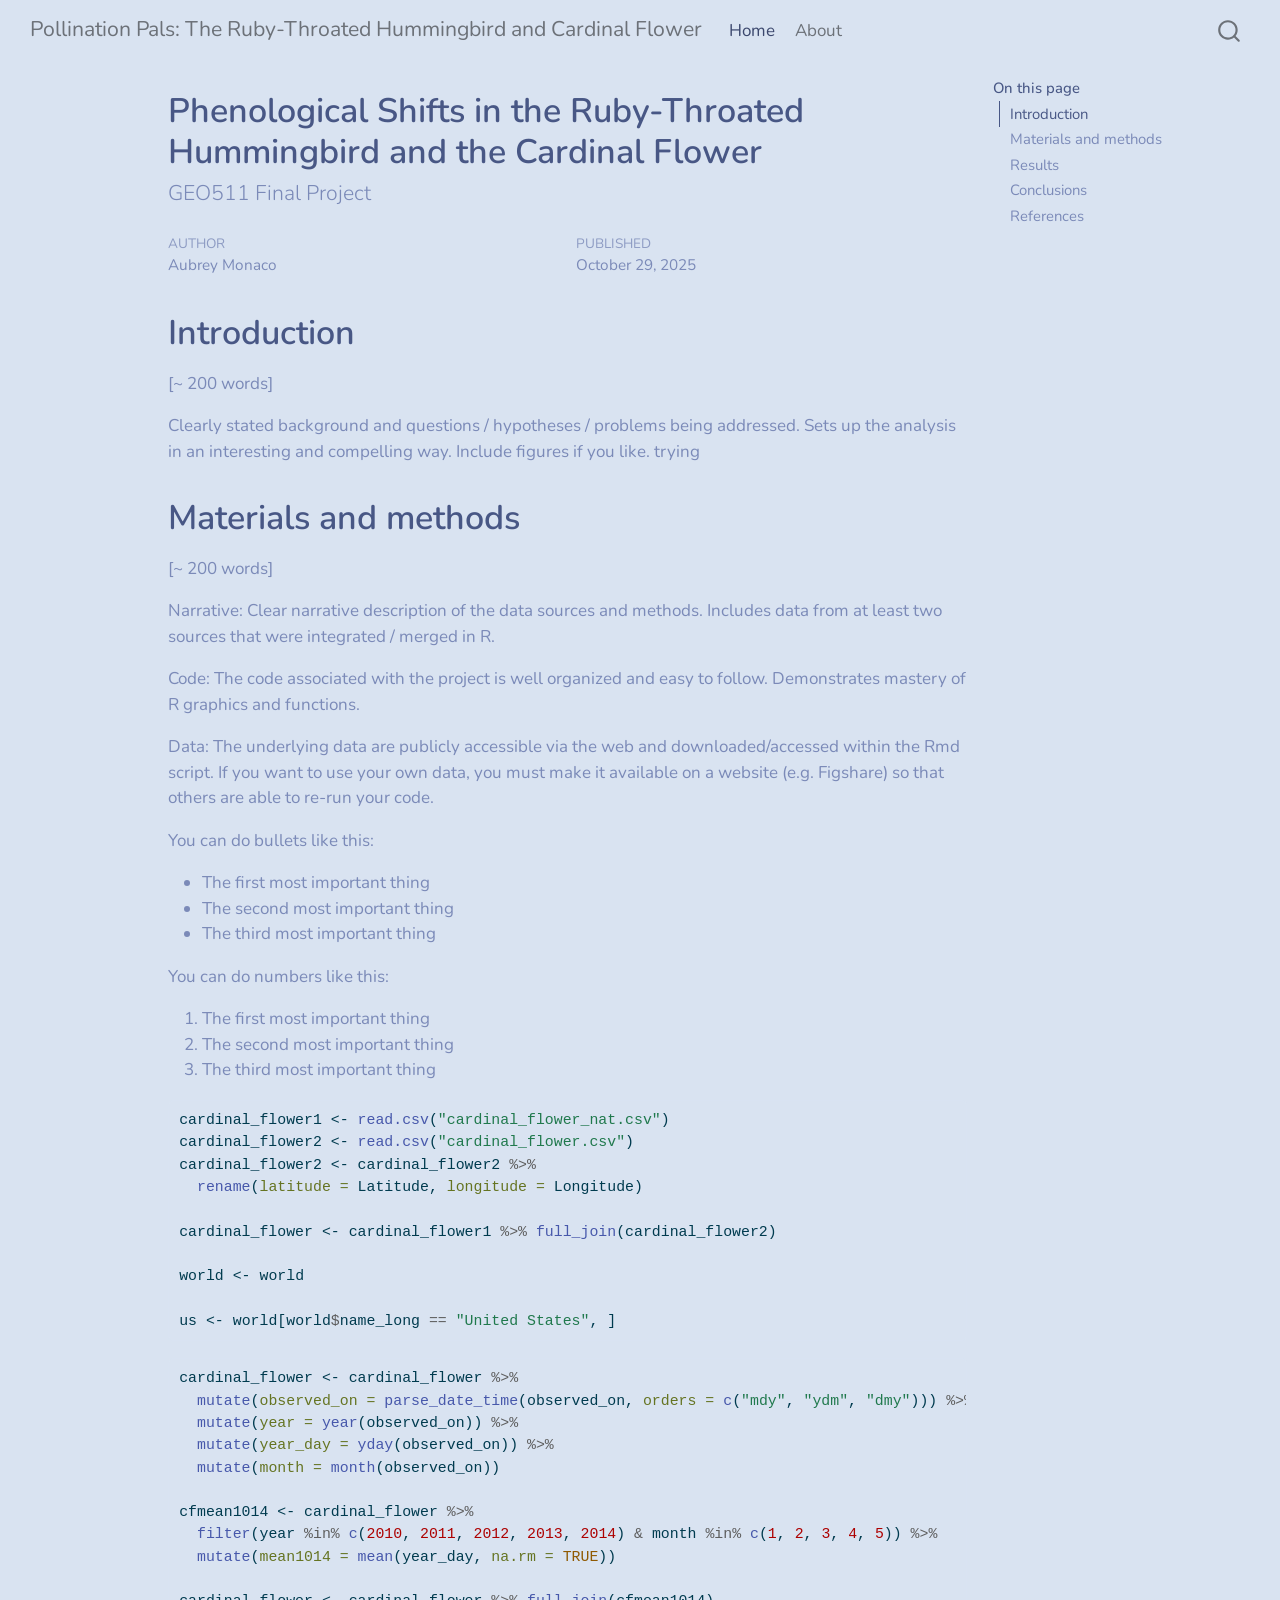
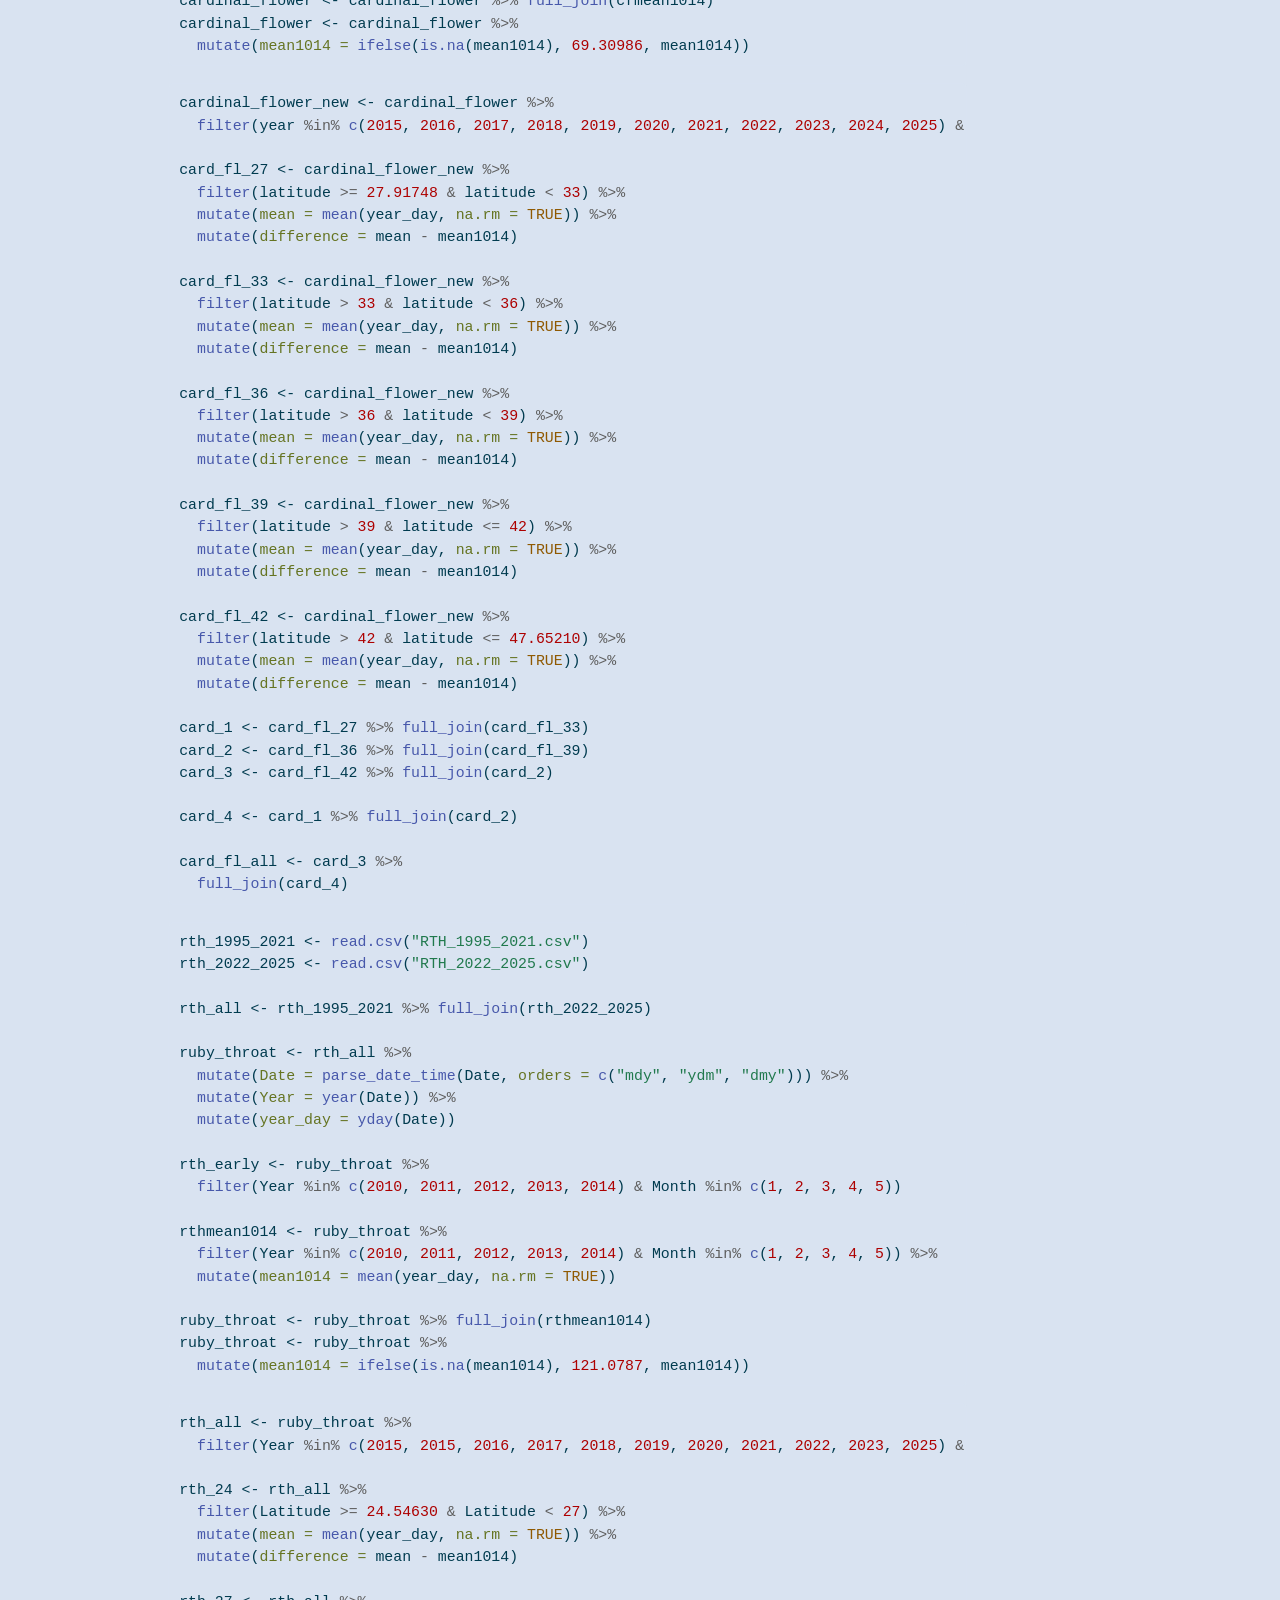
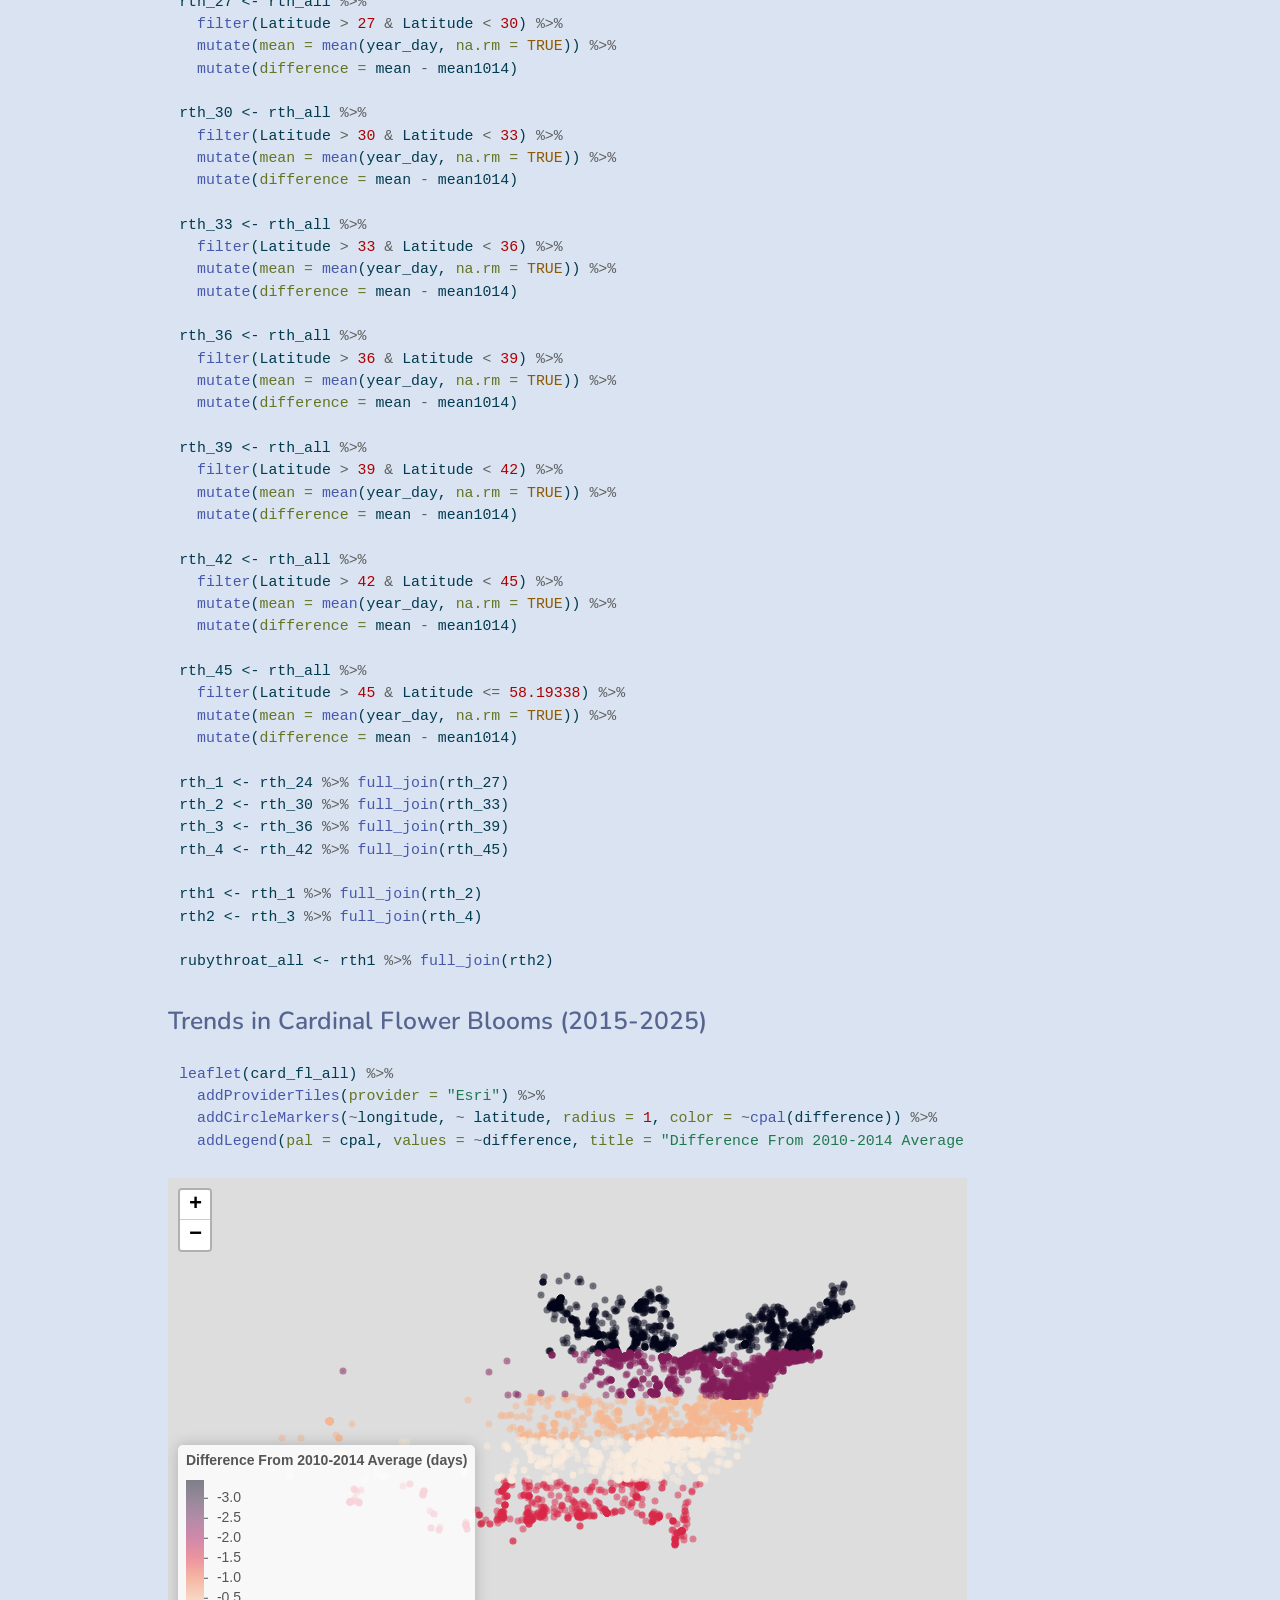
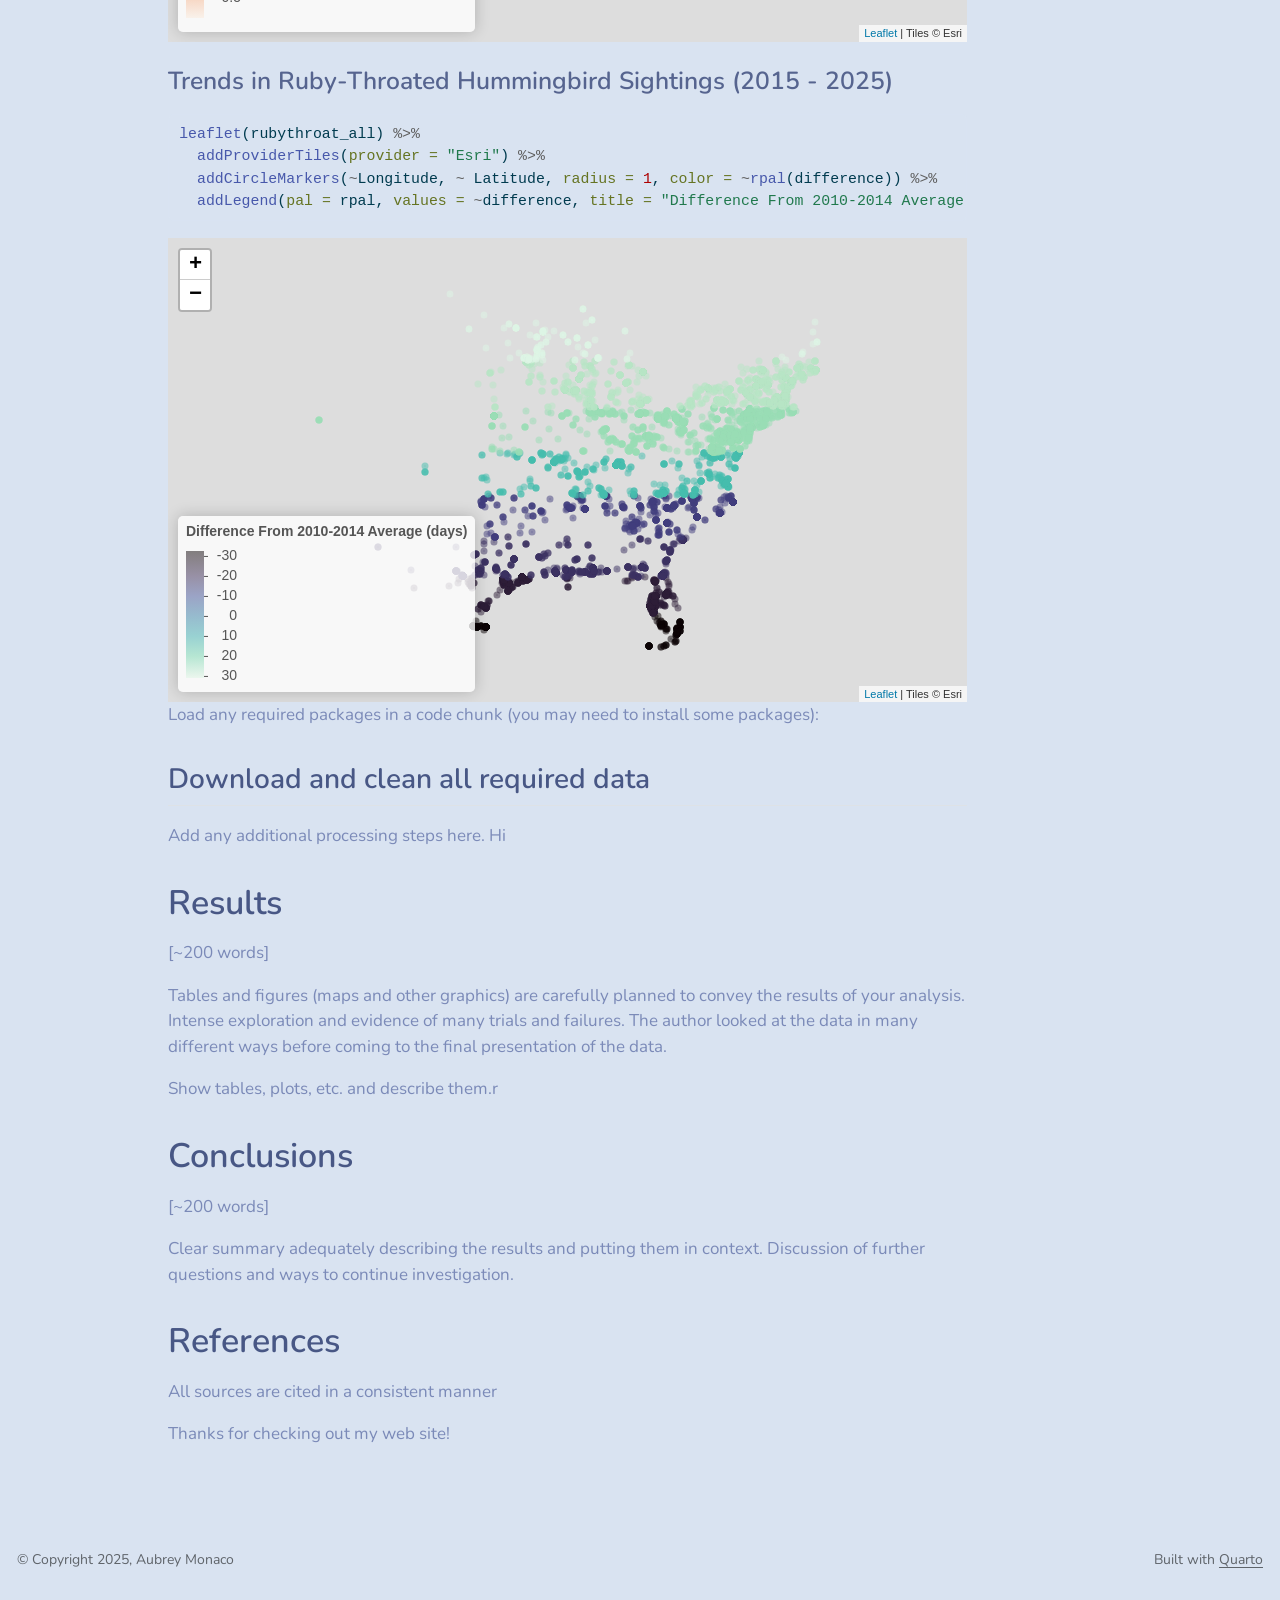
==== commit fe1962aa: "changed legend" ====
--- a/docs/index.html
+++ b/docs/index.html
@@ -245,33 +245,169 @@
 <li>The third most important thing</li>
 </ol>
 <div class="cell">
-<div class="sourceCode cell-code" id="cb1"><pre class="sourceCode r code-with-copy"><code class="sourceCode r"><span id="cb1-1"><a href="#cb1-1" aria-hidden="true" tabindex="-1"></a>cpal <span class="ot">&lt;-</span> <span class="fu">colorNumeric</span>(<span class="at">palette =</span> <span class="st">"rocket"</span>, <span class="at">domain =</span> card_fl_all<span class="sc">$</span>difference, <span class="at">na.color =</span> <span class="cn">NA</span>)</span>
-<span id="cb1-2"><a href="#cb1-2" aria-hidden="true" tabindex="-1"></a></span>
-<span id="cb1-3"><a href="#cb1-3" aria-hidden="true" tabindex="-1"></a>rpal <span class="ot">&lt;-</span> <span class="fu">colorNumeric</span>(<span class="at">palette =</span> <span class="st">"mako"</span>, <span class="at">domain =</span> rubythroat_all<span class="sc">$</span>difference, <span class="at">na.color =</span> <span class="cn">NA</span>)</span></code><button title="Copy to Clipboard" class="code-copy-button"><i class="bi"></i></button></pre></div>
+<div class="sourceCode cell-code" id="cb1"><pre class="sourceCode r code-with-copy"><code class="sourceCode r"><span id="cb1-1"><a href="#cb1-1" aria-hidden="true" tabindex="-1"></a>cardinal_flower1 <span class="ot">&lt;-</span> <span class="fu">read.csv</span>(<span class="st">"cardinal_flower_nat.csv"</span>)</span>
+<span id="cb1-2"><a href="#cb1-2" aria-hidden="true" tabindex="-1"></a>cardinal_flower2 <span class="ot">&lt;-</span> <span class="fu">read.csv</span>(<span class="st">"cardinal_flower.csv"</span>)</span>
+<span id="cb1-3"><a href="#cb1-3" aria-hidden="true" tabindex="-1"></a>cardinal_flower2 <span class="ot">&lt;-</span> cardinal_flower2 <span class="sc">%&gt;%</span></span>
+<span id="cb1-4"><a href="#cb1-4" aria-hidden="true" tabindex="-1"></a>  <span class="fu">rename</span>(<span class="at">latitude =</span> Latitude, <span class="at">longitude =</span> Longitude)</span>
+<span id="cb1-5"><a href="#cb1-5" aria-hidden="true" tabindex="-1"></a></span>
+<span id="cb1-6"><a href="#cb1-6" aria-hidden="true" tabindex="-1"></a>cardinal_flower <span class="ot">&lt;-</span> cardinal_flower1 <span class="sc">%&gt;%</span> <span class="fu">full_join</span>(cardinal_flower2)</span>
+<span id="cb1-7"><a href="#cb1-7" aria-hidden="true" tabindex="-1"></a></span>
+<span id="cb1-8"><a href="#cb1-8" aria-hidden="true" tabindex="-1"></a>world <span class="ot">&lt;-</span> world</span>
+<span id="cb1-9"><a href="#cb1-9" aria-hidden="true" tabindex="-1"></a></span>
+<span id="cb1-10"><a href="#cb1-10" aria-hidden="true" tabindex="-1"></a>us <span class="ot">&lt;-</span> world[world<span class="sc">$</span>name_long <span class="sc">==</span> <span class="st">"United States"</span>, ]</span></code><button title="Copy to Clipboard" class="code-copy-button"><i class="bi"></i></button></pre></div>
+</div>
+<div class="cell">
+<div class="sourceCode cell-code" id="cb2"><pre class="sourceCode r code-with-copy"><code class="sourceCode r"><span id="cb2-1"><a href="#cb2-1" aria-hidden="true" tabindex="-1"></a>cardinal_flower <span class="ot">&lt;-</span> cardinal_flower <span class="sc">%&gt;%</span></span>
+<span id="cb2-2"><a href="#cb2-2" aria-hidden="true" tabindex="-1"></a>  <span class="fu">mutate</span>(<span class="at">observed_on =</span> <span class="fu">parse_date_time</span>(observed_on, <span class="at">orders =</span> <span class="fu">c</span>(<span class="st">"mdy"</span>, <span class="st">"ydm"</span>, <span class="st">"dmy"</span>))) <span class="sc">%&gt;%</span></span>
+<span id="cb2-3"><a href="#cb2-3" aria-hidden="true" tabindex="-1"></a>  <span class="fu">mutate</span>(<span class="at">year =</span> <span class="fu">year</span>(observed_on)) <span class="sc">%&gt;%</span></span>
+<span id="cb2-4"><a href="#cb2-4" aria-hidden="true" tabindex="-1"></a>  <span class="fu">mutate</span>(<span class="at">year_day =</span> <span class="fu">yday</span>(observed_on)) <span class="sc">%&gt;%</span></span>
+<span id="cb2-5"><a href="#cb2-5" aria-hidden="true" tabindex="-1"></a>  <span class="fu">mutate</span>(<span class="at">month =</span> <span class="fu">month</span>(observed_on))</span>
+<span id="cb2-6"><a href="#cb2-6" aria-hidden="true" tabindex="-1"></a></span>
+<span id="cb2-7"><a href="#cb2-7" aria-hidden="true" tabindex="-1"></a>cfmean1014 <span class="ot">&lt;-</span> cardinal_flower <span class="sc">%&gt;%</span></span>
+<span id="cb2-8"><a href="#cb2-8" aria-hidden="true" tabindex="-1"></a>  <span class="fu">filter</span>(year <span class="sc">%in%</span> <span class="fu">c</span>(<span class="dv">2010</span>, <span class="dv">2011</span>, <span class="dv">2012</span>, <span class="dv">2013</span>, <span class="dv">2014</span>) <span class="sc">&amp;</span> month <span class="sc">%in%</span> <span class="fu">c</span>(<span class="dv">1</span>, <span class="dv">2</span>, <span class="dv">3</span>, <span class="dv">4</span>, <span class="dv">5</span>)) <span class="sc">%&gt;%</span></span>
+<span id="cb2-9"><a href="#cb2-9" aria-hidden="true" tabindex="-1"></a>  <span class="fu">mutate</span>(<span class="at">mean1014 =</span> <span class="fu">mean</span>(year_day, <span class="at">na.rm =</span> <span class="cn">TRUE</span>))</span>
+<span id="cb2-10"><a href="#cb2-10" aria-hidden="true" tabindex="-1"></a></span>
+<span id="cb2-11"><a href="#cb2-11" aria-hidden="true" tabindex="-1"></a>cardinal_flower <span class="ot">&lt;-</span> cardinal_flower <span class="sc">%&gt;%</span> <span class="fu">full_join</span>(cfmean1014)</span>
+<span id="cb2-12"><a href="#cb2-12" aria-hidden="true" tabindex="-1"></a>cardinal_flower <span class="ot">&lt;-</span> cardinal_flower <span class="sc">%&gt;%</span></span>
+<span id="cb2-13"><a href="#cb2-13" aria-hidden="true" tabindex="-1"></a>  <span class="fu">mutate</span>(<span class="at">mean1014 =</span> <span class="fu">ifelse</span>(<span class="fu">is.na</span>(mean1014), <span class="fl">69.30986</span>, mean1014))</span></code><button title="Copy to Clipboard" class="code-copy-button"><i class="bi"></i></button></pre></div>
+</div>
+<div class="cell">
+<div class="sourceCode cell-code" id="cb3"><pre class="sourceCode r code-with-copy"><code class="sourceCode r"><span id="cb3-1"><a href="#cb3-1" aria-hidden="true" tabindex="-1"></a>cardinal_flower_new <span class="ot">&lt;-</span> cardinal_flower <span class="sc">%&gt;%</span></span>
+<span id="cb3-2"><a href="#cb3-2" aria-hidden="true" tabindex="-1"></a>  <span class="fu">filter</span>(year <span class="sc">%in%</span> <span class="fu">c</span>(<span class="dv">2015</span>, <span class="dv">2016</span>, <span class="dv">2017</span>, <span class="dv">2018</span>, <span class="dv">2019</span>, <span class="dv">2020</span>, <span class="dv">2021</span>, <span class="dv">2022</span>, <span class="dv">2023</span>, <span class="dv">2024</span>, <span class="dv">2025</span>) <span class="sc">&amp;</span> month <span class="sc">%in%</span> <span class="fu">c</span>(<span class="dv">1</span>, <span class="dv">2</span>, <span class="dv">3</span>, <span class="dv">4</span>, <span class="dv">5</span>))</span>
+<span id="cb3-3"><a href="#cb3-3" aria-hidden="true" tabindex="-1"></a></span>
+<span id="cb3-4"><a href="#cb3-4" aria-hidden="true" tabindex="-1"></a>card_fl_27 <span class="ot">&lt;-</span> cardinal_flower_new <span class="sc">%&gt;%</span></span>
+<span id="cb3-5"><a href="#cb3-5" aria-hidden="true" tabindex="-1"></a>  <span class="fu">filter</span>(latitude <span class="sc">&gt;=</span> <span class="fl">27.91748</span> <span class="sc">&amp;</span> latitude <span class="sc">&lt;</span> <span class="dv">33</span>) <span class="sc">%&gt;%</span></span>
+<span id="cb3-6"><a href="#cb3-6" aria-hidden="true" tabindex="-1"></a>  <span class="fu">mutate</span>(<span class="at">mean =</span> <span class="fu">mean</span>(year_day, <span class="at">na.rm =</span> <span class="cn">TRUE</span>)) <span class="sc">%&gt;%</span></span>
+<span id="cb3-7"><a href="#cb3-7" aria-hidden="true" tabindex="-1"></a>  <span class="fu">mutate</span>(<span class="at">difference =</span> mean <span class="sc">-</span> mean1014)</span>
+<span id="cb3-8"><a href="#cb3-8" aria-hidden="true" tabindex="-1"></a></span>
+<span id="cb3-9"><a href="#cb3-9" aria-hidden="true" tabindex="-1"></a>card_fl_33 <span class="ot">&lt;-</span> cardinal_flower_new <span class="sc">%&gt;%</span></span>
+<span id="cb3-10"><a href="#cb3-10" aria-hidden="true" tabindex="-1"></a>  <span class="fu">filter</span>(latitude <span class="sc">&gt;</span> <span class="dv">33</span> <span class="sc">&amp;</span> latitude <span class="sc">&lt;</span> <span class="dv">36</span>) <span class="sc">%&gt;%</span></span>
+<span id="cb3-11"><a href="#cb3-11" aria-hidden="true" tabindex="-1"></a>  <span class="fu">mutate</span>(<span class="at">mean =</span> <span class="fu">mean</span>(year_day, <span class="at">na.rm =</span> <span class="cn">TRUE</span>)) <span class="sc">%&gt;%</span></span>
+<span id="cb3-12"><a href="#cb3-12" aria-hidden="true" tabindex="-1"></a>  <span class="fu">mutate</span>(<span class="at">difference =</span> mean <span class="sc">-</span> mean1014)</span>
+<span id="cb3-13"><a href="#cb3-13" aria-hidden="true" tabindex="-1"></a></span>
+<span id="cb3-14"><a href="#cb3-14" aria-hidden="true" tabindex="-1"></a>card_fl_36 <span class="ot">&lt;-</span> cardinal_flower_new <span class="sc">%&gt;%</span></span>
+<span id="cb3-15"><a href="#cb3-15" aria-hidden="true" tabindex="-1"></a>  <span class="fu">filter</span>(latitude <span class="sc">&gt;</span> <span class="dv">36</span> <span class="sc">&amp;</span> latitude <span class="sc">&lt;</span> <span class="dv">39</span>) <span class="sc">%&gt;%</span></span>
+<span id="cb3-16"><a href="#cb3-16" aria-hidden="true" tabindex="-1"></a>  <span class="fu">mutate</span>(<span class="at">mean =</span> <span class="fu">mean</span>(year_day, <span class="at">na.rm =</span> <span class="cn">TRUE</span>)) <span class="sc">%&gt;%</span></span>
+<span id="cb3-17"><a href="#cb3-17" aria-hidden="true" tabindex="-1"></a>  <span class="fu">mutate</span>(<span class="at">difference =</span> mean <span class="sc">-</span> mean1014)</span>
+<span id="cb3-18"><a href="#cb3-18" aria-hidden="true" tabindex="-1"></a></span>
+<span id="cb3-19"><a href="#cb3-19" aria-hidden="true" tabindex="-1"></a>card_fl_39 <span class="ot">&lt;-</span> cardinal_flower_new <span class="sc">%&gt;%</span></span>
+<span id="cb3-20"><a href="#cb3-20" aria-hidden="true" tabindex="-1"></a>  <span class="fu">filter</span>(latitude <span class="sc">&gt;</span> <span class="dv">39</span> <span class="sc">&amp;</span> latitude <span class="sc">&lt;=</span> <span class="dv">42</span>) <span class="sc">%&gt;%</span></span>
+<span id="cb3-21"><a href="#cb3-21" aria-hidden="true" tabindex="-1"></a>  <span class="fu">mutate</span>(<span class="at">mean =</span> <span class="fu">mean</span>(year_day, <span class="at">na.rm =</span> <span class="cn">TRUE</span>)) <span class="sc">%&gt;%</span></span>
+<span id="cb3-22"><a href="#cb3-22" aria-hidden="true" tabindex="-1"></a>  <span class="fu">mutate</span>(<span class="at">difference =</span> mean <span class="sc">-</span> mean1014)</span>
+<span id="cb3-23"><a href="#cb3-23" aria-hidden="true" tabindex="-1"></a></span>
+<span id="cb3-24"><a href="#cb3-24" aria-hidden="true" tabindex="-1"></a>card_fl_42 <span class="ot">&lt;-</span> cardinal_flower_new <span class="sc">%&gt;%</span></span>
+<span id="cb3-25"><a href="#cb3-25" aria-hidden="true" tabindex="-1"></a>  <span class="fu">filter</span>(latitude <span class="sc">&gt;</span> <span class="dv">42</span> <span class="sc">&amp;</span> latitude <span class="sc">&lt;=</span> <span class="fl">47.65210</span>) <span class="sc">%&gt;%</span></span>
+<span id="cb3-26"><a href="#cb3-26" aria-hidden="true" tabindex="-1"></a>  <span class="fu">mutate</span>(<span class="at">mean =</span> <span class="fu">mean</span>(year_day, <span class="at">na.rm =</span> <span class="cn">TRUE</span>)) <span class="sc">%&gt;%</span></span>
+<span id="cb3-27"><a href="#cb3-27" aria-hidden="true" tabindex="-1"></a>  <span class="fu">mutate</span>(<span class="at">difference =</span> mean <span class="sc">-</span> mean1014)</span>
+<span id="cb3-28"><a href="#cb3-28" aria-hidden="true" tabindex="-1"></a></span>
+<span id="cb3-29"><a href="#cb3-29" aria-hidden="true" tabindex="-1"></a>card_1 <span class="ot">&lt;-</span> card_fl_27 <span class="sc">%&gt;%</span> <span class="fu">full_join</span>(card_fl_33)</span>
+<span id="cb3-30"><a href="#cb3-30" aria-hidden="true" tabindex="-1"></a>card_2 <span class="ot">&lt;-</span> card_fl_36 <span class="sc">%&gt;%</span> <span class="fu">full_join</span>(card_fl_39)</span>
+<span id="cb3-31"><a href="#cb3-31" aria-hidden="true" tabindex="-1"></a>card_3 <span class="ot">&lt;-</span> card_fl_42 <span class="sc">%&gt;%</span> <span class="fu">full_join</span>(card_2)</span>
+<span id="cb3-32"><a href="#cb3-32" aria-hidden="true" tabindex="-1"></a></span>
+<span id="cb3-33"><a href="#cb3-33" aria-hidden="true" tabindex="-1"></a>card_4 <span class="ot">&lt;-</span> card_1 <span class="sc">%&gt;%</span> <span class="fu">full_join</span>(card_2)</span>
+<span id="cb3-34"><a href="#cb3-34" aria-hidden="true" tabindex="-1"></a></span>
+<span id="cb3-35"><a href="#cb3-35" aria-hidden="true" tabindex="-1"></a>card_fl_all <span class="ot">&lt;-</span> card_3 <span class="sc">%&gt;%</span></span>
+<span id="cb3-36"><a href="#cb3-36" aria-hidden="true" tabindex="-1"></a>  <span class="fu">full_join</span>(card_4)</span></code><button title="Copy to Clipboard" class="code-copy-button"><i class="bi"></i></button></pre></div>
+</div>
+<div class="cell">
+<div class="sourceCode cell-code" id="cb4"><pre class="sourceCode r code-with-copy"><code class="sourceCode r"><span id="cb4-1"><a href="#cb4-1" aria-hidden="true" tabindex="-1"></a>rth_1995_2021 <span class="ot">&lt;-</span> <span class="fu">read.csv</span>(<span class="st">"RTH_1995_2021.csv"</span>)</span>
+<span id="cb4-2"><a href="#cb4-2" aria-hidden="true" tabindex="-1"></a>rth_2022_2025 <span class="ot">&lt;-</span> <span class="fu">read.csv</span>(<span class="st">"RTH_2022_2025.csv"</span>)</span>
+<span id="cb4-3"><a href="#cb4-3" aria-hidden="true" tabindex="-1"></a></span>
+<span id="cb4-4"><a href="#cb4-4" aria-hidden="true" tabindex="-1"></a>rth_all <span class="ot">&lt;-</span> rth_1995_2021 <span class="sc">%&gt;%</span> <span class="fu">full_join</span>(rth_2022_2025)</span>
+<span id="cb4-5"><a href="#cb4-5" aria-hidden="true" tabindex="-1"></a></span>
+<span id="cb4-6"><a href="#cb4-6" aria-hidden="true" tabindex="-1"></a>ruby_throat <span class="ot">&lt;-</span> rth_all <span class="sc">%&gt;%</span></span>
+<span id="cb4-7"><a href="#cb4-7" aria-hidden="true" tabindex="-1"></a>  <span class="fu">mutate</span>(<span class="at">Date =</span> <span class="fu">parse_date_time</span>(Date, <span class="at">orders =</span> <span class="fu">c</span>(<span class="st">"mdy"</span>, <span class="st">"ydm"</span>, <span class="st">"dmy"</span>))) <span class="sc">%&gt;%</span></span>
+<span id="cb4-8"><a href="#cb4-8" aria-hidden="true" tabindex="-1"></a>  <span class="fu">mutate</span>(<span class="at">Year =</span> <span class="fu">year</span>(Date)) <span class="sc">%&gt;%</span></span>
+<span id="cb4-9"><a href="#cb4-9" aria-hidden="true" tabindex="-1"></a>  <span class="fu">mutate</span>(<span class="at">year_day =</span> <span class="fu">yday</span>(Date))</span>
+<span id="cb4-10"><a href="#cb4-10" aria-hidden="true" tabindex="-1"></a></span>
+<span id="cb4-11"><a href="#cb4-11" aria-hidden="true" tabindex="-1"></a>rth_early <span class="ot">&lt;-</span> ruby_throat <span class="sc">%&gt;%</span></span>
+<span id="cb4-12"><a href="#cb4-12" aria-hidden="true" tabindex="-1"></a>  <span class="fu">filter</span>(Year <span class="sc">%in%</span> <span class="fu">c</span>(<span class="dv">2010</span>, <span class="dv">2011</span>, <span class="dv">2012</span>, <span class="dv">2013</span>, <span class="dv">2014</span>) <span class="sc">&amp;</span> Month <span class="sc">%in%</span> <span class="fu">c</span>(<span class="dv">1</span>, <span class="dv">2</span>, <span class="dv">3</span>, <span class="dv">4</span>, <span class="dv">5</span>))</span>
+<span id="cb4-13"><a href="#cb4-13" aria-hidden="true" tabindex="-1"></a></span>
+<span id="cb4-14"><a href="#cb4-14" aria-hidden="true" tabindex="-1"></a>rthmean1014 <span class="ot">&lt;-</span> ruby_throat <span class="sc">%&gt;%</span></span>
+<span id="cb4-15"><a href="#cb4-15" aria-hidden="true" tabindex="-1"></a>  <span class="fu">filter</span>(Year <span class="sc">%in%</span> <span class="fu">c</span>(<span class="dv">2010</span>, <span class="dv">2011</span>, <span class="dv">2012</span>, <span class="dv">2013</span>, <span class="dv">2014</span>) <span class="sc">&amp;</span> Month <span class="sc">%in%</span> <span class="fu">c</span>(<span class="dv">1</span>, <span class="dv">2</span>, <span class="dv">3</span>, <span class="dv">4</span>, <span class="dv">5</span>)) <span class="sc">%&gt;%</span></span>
+<span id="cb4-16"><a href="#cb4-16" aria-hidden="true" tabindex="-1"></a>  <span class="fu">mutate</span>(<span class="at">mean1014 =</span> <span class="fu">mean</span>(year_day, <span class="at">na.rm =</span> <span class="cn">TRUE</span>))</span>
+<span id="cb4-17"><a href="#cb4-17" aria-hidden="true" tabindex="-1"></a></span>
+<span id="cb4-18"><a href="#cb4-18" aria-hidden="true" tabindex="-1"></a>ruby_throat <span class="ot">&lt;-</span> ruby_throat <span class="sc">%&gt;%</span> <span class="fu">full_join</span>(rthmean1014)</span>
+<span id="cb4-19"><a href="#cb4-19" aria-hidden="true" tabindex="-1"></a>ruby_throat <span class="ot">&lt;-</span> ruby_throat <span class="sc">%&gt;%</span></span>
+<span id="cb4-20"><a href="#cb4-20" aria-hidden="true" tabindex="-1"></a>  <span class="fu">mutate</span>(<span class="at">mean1014 =</span> <span class="fu">ifelse</span>(<span class="fu">is.na</span>(mean1014), <span class="fl">121.0787</span>, mean1014))</span></code><button title="Copy to Clipboard" class="code-copy-button"><i class="bi"></i></button></pre></div>
+</div>
+<div class="cell">
+<div class="sourceCode cell-code" id="cb5"><pre class="sourceCode r code-with-copy"><code class="sourceCode r"><span id="cb5-1"><a href="#cb5-1" aria-hidden="true" tabindex="-1"></a>rth_all <span class="ot">&lt;-</span> ruby_throat <span class="sc">%&gt;%</span></span>
+<span id="cb5-2"><a href="#cb5-2" aria-hidden="true" tabindex="-1"></a>  <span class="fu">filter</span>(Year <span class="sc">%in%</span> <span class="fu">c</span>(<span class="dv">2015</span>, <span class="dv">2015</span>, <span class="dv">2016</span>, <span class="dv">2017</span>, <span class="dv">2018</span>, <span class="dv">2019</span>, <span class="dv">2020</span>, <span class="dv">2021</span>, <span class="dv">2022</span>, <span class="dv">2023</span>, <span class="dv">2025</span>) <span class="sc">&amp;</span> Month <span class="sc">%in%</span> <span class="fu">c</span>(<span class="dv">1</span>, <span class="dv">2</span>, <span class="dv">3</span>, <span class="dv">4</span>, <span class="dv">5</span>, <span class="dv">6</span>))</span>
+<span id="cb5-3"><a href="#cb5-3" aria-hidden="true" tabindex="-1"></a></span>
+<span id="cb5-4"><a href="#cb5-4" aria-hidden="true" tabindex="-1"></a>rth_24 <span class="ot">&lt;-</span> rth_all <span class="sc">%&gt;%</span></span>
+<span id="cb5-5"><a href="#cb5-5" aria-hidden="true" tabindex="-1"></a>  <span class="fu">filter</span>(Latitude <span class="sc">&gt;=</span> <span class="fl">24.54630</span> <span class="sc">&amp;</span> Latitude <span class="sc">&lt;</span> <span class="dv">27</span>) <span class="sc">%&gt;%</span></span>
+<span id="cb5-6"><a href="#cb5-6" aria-hidden="true" tabindex="-1"></a>  <span class="fu">mutate</span>(<span class="at">mean =</span> <span class="fu">mean</span>(year_day, <span class="at">na.rm =</span> <span class="cn">TRUE</span>)) <span class="sc">%&gt;%</span></span>
+<span id="cb5-7"><a href="#cb5-7" aria-hidden="true" tabindex="-1"></a>  <span class="fu">mutate</span>(<span class="at">difference =</span> mean <span class="sc">-</span> mean1014)</span>
+<span id="cb5-8"><a href="#cb5-8" aria-hidden="true" tabindex="-1"></a></span>
+<span id="cb5-9"><a href="#cb5-9" aria-hidden="true" tabindex="-1"></a>rth_27 <span class="ot">&lt;-</span> rth_all <span class="sc">%&gt;%</span></span>
+<span id="cb5-10"><a href="#cb5-10" aria-hidden="true" tabindex="-1"></a>  <span class="fu">filter</span>(Latitude <span class="sc">&gt;</span> <span class="dv">27</span> <span class="sc">&amp;</span> Latitude <span class="sc">&lt;</span> <span class="dv">30</span>) <span class="sc">%&gt;%</span></span>
+<span id="cb5-11"><a href="#cb5-11" aria-hidden="true" tabindex="-1"></a>  <span class="fu">mutate</span>(<span class="at">mean =</span> <span class="fu">mean</span>(year_day, <span class="at">na.rm =</span> <span class="cn">TRUE</span>)) <span class="sc">%&gt;%</span></span>
+<span id="cb5-12"><a href="#cb5-12" aria-hidden="true" tabindex="-1"></a>  <span class="fu">mutate</span>(<span class="at">difference =</span> mean <span class="sc">-</span> mean1014)</span>
+<span id="cb5-13"><a href="#cb5-13" aria-hidden="true" tabindex="-1"></a></span>
+<span id="cb5-14"><a href="#cb5-14" aria-hidden="true" tabindex="-1"></a>rth_30 <span class="ot">&lt;-</span> rth_all <span class="sc">%&gt;%</span></span>
+<span id="cb5-15"><a href="#cb5-15" aria-hidden="true" tabindex="-1"></a>  <span class="fu">filter</span>(Latitude <span class="sc">&gt;</span> <span class="dv">30</span> <span class="sc">&amp;</span> Latitude <span class="sc">&lt;</span> <span class="dv">33</span>) <span class="sc">%&gt;%</span></span>
+<span id="cb5-16"><a href="#cb5-16" aria-hidden="true" tabindex="-1"></a>  <span class="fu">mutate</span>(<span class="at">mean =</span> <span class="fu">mean</span>(year_day, <span class="at">na.rm =</span> <span class="cn">TRUE</span>)) <span class="sc">%&gt;%</span></span>
+<span id="cb5-17"><a href="#cb5-17" aria-hidden="true" tabindex="-1"></a>  <span class="fu">mutate</span>(<span class="at">difference =</span> mean <span class="sc">-</span> mean1014)</span>
+<span id="cb5-18"><a href="#cb5-18" aria-hidden="true" tabindex="-1"></a></span>
+<span id="cb5-19"><a href="#cb5-19" aria-hidden="true" tabindex="-1"></a>rth_33 <span class="ot">&lt;-</span> rth_all <span class="sc">%&gt;%</span></span>
+<span id="cb5-20"><a href="#cb5-20" aria-hidden="true" tabindex="-1"></a>  <span class="fu">filter</span>(Latitude <span class="sc">&gt;</span> <span class="dv">33</span> <span class="sc">&amp;</span> Latitude <span class="sc">&lt;</span> <span class="dv">36</span>) <span class="sc">%&gt;%</span></span>
+<span id="cb5-21"><a href="#cb5-21" aria-hidden="true" tabindex="-1"></a>  <span class="fu">mutate</span>(<span class="at">mean =</span> <span class="fu">mean</span>(year_day, <span class="at">na.rm =</span> <span class="cn">TRUE</span>)) <span class="sc">%&gt;%</span></span>
+<span id="cb5-22"><a href="#cb5-22" aria-hidden="true" tabindex="-1"></a>  <span class="fu">mutate</span>(<span class="at">difference =</span> mean <span class="sc">-</span> mean1014)</span>
+<span id="cb5-23"><a href="#cb5-23" aria-hidden="true" tabindex="-1"></a></span>
+<span id="cb5-24"><a href="#cb5-24" aria-hidden="true" tabindex="-1"></a>rth_36 <span class="ot">&lt;-</span> rth_all <span class="sc">%&gt;%</span></span>
+<span id="cb5-25"><a href="#cb5-25" aria-hidden="true" tabindex="-1"></a>  <span class="fu">filter</span>(Latitude <span class="sc">&gt;</span> <span class="dv">36</span> <span class="sc">&amp;</span> Latitude <span class="sc">&lt;</span> <span class="dv">39</span>) <span class="sc">%&gt;%</span></span>
+<span id="cb5-26"><a href="#cb5-26" aria-hidden="true" tabindex="-1"></a>  <span class="fu">mutate</span>(<span class="at">mean =</span> <span class="fu">mean</span>(year_day, <span class="at">na.rm =</span> <span class="cn">TRUE</span>)) <span class="sc">%&gt;%</span></span>
+<span id="cb5-27"><a href="#cb5-27" aria-hidden="true" tabindex="-1"></a>  <span class="fu">mutate</span>(<span class="at">difference =</span> mean <span class="sc">-</span> mean1014)</span>
+<span id="cb5-28"><a href="#cb5-28" aria-hidden="true" tabindex="-1"></a></span>
+<span id="cb5-29"><a href="#cb5-29" aria-hidden="true" tabindex="-1"></a>rth_39 <span class="ot">&lt;-</span> rth_all <span class="sc">%&gt;%</span></span>
+<span id="cb5-30"><a href="#cb5-30" aria-hidden="true" tabindex="-1"></a>  <span class="fu">filter</span>(Latitude <span class="sc">&gt;</span> <span class="dv">39</span> <span class="sc">&amp;</span> Latitude <span class="sc">&lt;</span> <span class="dv">42</span>) <span class="sc">%&gt;%</span></span>
+<span id="cb5-31"><a href="#cb5-31" aria-hidden="true" tabindex="-1"></a>  <span class="fu">mutate</span>(<span class="at">mean =</span> <span class="fu">mean</span>(year_day, <span class="at">na.rm =</span> <span class="cn">TRUE</span>)) <span class="sc">%&gt;%</span></span>
+<span id="cb5-32"><a href="#cb5-32" aria-hidden="true" tabindex="-1"></a>  <span class="fu">mutate</span>(<span class="at">difference =</span> mean <span class="sc">-</span> mean1014)</span>
+<span id="cb5-33"><a href="#cb5-33" aria-hidden="true" tabindex="-1"></a></span>
+<span id="cb5-34"><a href="#cb5-34" aria-hidden="true" tabindex="-1"></a>rth_42 <span class="ot">&lt;-</span> rth_all <span class="sc">%&gt;%</span></span>
+<span id="cb5-35"><a href="#cb5-35" aria-hidden="true" tabindex="-1"></a>  <span class="fu">filter</span>(Latitude <span class="sc">&gt;</span> <span class="dv">42</span> <span class="sc">&amp;</span> Latitude <span class="sc">&lt;</span> <span class="dv">45</span>) <span class="sc">%&gt;%</span></span>
+<span id="cb5-36"><a href="#cb5-36" aria-hidden="true" tabindex="-1"></a>  <span class="fu">mutate</span>(<span class="at">mean =</span> <span class="fu">mean</span>(year_day, <span class="at">na.rm =</span> <span class="cn">TRUE</span>)) <span class="sc">%&gt;%</span></span>
+<span id="cb5-37"><a href="#cb5-37" aria-hidden="true" tabindex="-1"></a>  <span class="fu">mutate</span>(<span class="at">difference =</span> mean <span class="sc">-</span> mean1014)</span>
+<span id="cb5-38"><a href="#cb5-38" aria-hidden="true" tabindex="-1"></a></span>
+<span id="cb5-39"><a href="#cb5-39" aria-hidden="true" tabindex="-1"></a>rth_45 <span class="ot">&lt;-</span> rth_all <span class="sc">%&gt;%</span></span>
+<span id="cb5-40"><a href="#cb5-40" aria-hidden="true" tabindex="-1"></a>  <span class="fu">filter</span>(Latitude <span class="sc">&gt;</span> <span class="dv">45</span> <span class="sc">&amp;</span> Latitude <span class="sc">&lt;=</span> <span class="fl">58.19338</span>) <span class="sc">%&gt;%</span></span>
+<span id="cb5-41"><a href="#cb5-41" aria-hidden="true" tabindex="-1"></a>  <span class="fu">mutate</span>(<span class="at">mean =</span> <span class="fu">mean</span>(year_day, <span class="at">na.rm =</span> <span class="cn">TRUE</span>)) <span class="sc">%&gt;%</span></span>
+<span id="cb5-42"><a href="#cb5-42" aria-hidden="true" tabindex="-1"></a>  <span class="fu">mutate</span>(<span class="at">difference =</span> mean <span class="sc">-</span> mean1014)</span>
+<span id="cb5-43"><a href="#cb5-43" aria-hidden="true" tabindex="-1"></a></span>
+<span id="cb5-44"><a href="#cb5-44" aria-hidden="true" tabindex="-1"></a>rth_1 <span class="ot">&lt;-</span> rth_24 <span class="sc">%&gt;%</span> <span class="fu">full_join</span>(rth_27)</span>
+<span id="cb5-45"><a href="#cb5-45" aria-hidden="true" tabindex="-1"></a>rth_2 <span class="ot">&lt;-</span> rth_30 <span class="sc">%&gt;%</span> <span class="fu">full_join</span>(rth_33)</span>
+<span id="cb5-46"><a href="#cb5-46" aria-hidden="true" tabindex="-1"></a>rth_3 <span class="ot">&lt;-</span> rth_36 <span class="sc">%&gt;%</span> <span class="fu">full_join</span>(rth_39)</span>
+<span id="cb5-47"><a href="#cb5-47" aria-hidden="true" tabindex="-1"></a>rth_4 <span class="ot">&lt;-</span> rth_42 <span class="sc">%&gt;%</span> <span class="fu">full_join</span>(rth_45)</span>
+<span id="cb5-48"><a href="#cb5-48" aria-hidden="true" tabindex="-1"></a></span>
+<span id="cb5-49"><a href="#cb5-49" aria-hidden="true" tabindex="-1"></a>rth1 <span class="ot">&lt;-</span> rth_1 <span class="sc">%&gt;%</span> <span class="fu">full_join</span>(rth_2)</span>
+<span id="cb5-50"><a href="#cb5-50" aria-hidden="true" tabindex="-1"></a>rth2 <span class="ot">&lt;-</span> rth_3 <span class="sc">%&gt;%</span> <span class="fu">full_join</span>(rth_4)</span>
+<span id="cb5-51"><a href="#cb5-51" aria-hidden="true" tabindex="-1"></a></span>
+<span id="cb5-52"><a href="#cb5-52" aria-hidden="true" tabindex="-1"></a>rubythroat_all <span class="ot">&lt;-</span> rth1 <span class="sc">%&gt;%</span> <span class="fu">full_join</span>(rth2)</span></code><button title="Copy to Clipboard" class="code-copy-button"><i class="bi"></i></button></pre></div>
 </div>
 <section id="trends-in-cardinal-flower-blooms-2015-2025" class="level3">
 <h3 class="anchored" data-anchor-id="trends-in-cardinal-flower-blooms-2015-2025">Trends in Cardinal Flower Blooms (2015-2025)</h3>
 <div class="cell">
-<div class="sourceCode cell-code" id="cb2"><pre class="sourceCode r code-with-copy"><code class="sourceCode r"><span id="cb2-1"><a href="#cb2-1" aria-hidden="true" tabindex="-1"></a><span class="fu">leaflet</span>(card_fl_all) <span class="sc">%&gt;%</span></span>
-<span id="cb2-2"><a href="#cb2-2" aria-hidden="true" tabindex="-1"></a>  <span class="fu">addProviderTiles</span>(<span class="at">provider =</span> <span class="st">"Esri"</span>) <span class="sc">%&gt;%</span></span>
-<span id="cb2-3"><a href="#cb2-3" aria-hidden="true" tabindex="-1"></a>  <span class="fu">addCircleMarkers</span>(<span class="sc">~</span>longitude, <span class="sc">~</span> latitude, <span class="at">radius =</span> <span class="dv">1</span>, <span class="at">color =</span> <span class="sc">~</span><span class="fu">cpal</span>(difference)) <span class="sc">%&gt;%</span></span>
-<span id="cb2-4"><a href="#cb2-4" aria-hidden="true" tabindex="-1"></a>  <span class="fu">addLegend</span>(<span class="at">pal =</span> cpal, <span class="at">values =</span> <span class="sc">~</span>difference)</span></code><button title="Copy to Clipboard" class="code-copy-button"><i class="bi"></i></button></pre></div>
+<div class="sourceCode cell-code" id="cb6"><pre class="sourceCode r code-with-copy"><code class="sourceCode r"><span id="cb6-1"><a href="#cb6-1" aria-hidden="true" tabindex="-1"></a><span class="fu">leaflet</span>(card_fl_all) <span class="sc">%&gt;%</span></span>
+<span id="cb6-2"><a href="#cb6-2" aria-hidden="true" tabindex="-1"></a>  <span class="fu">addProviderTiles</span>(<span class="at">provider =</span> <span class="st">"Esri"</span>) <span class="sc">%&gt;%</span></span>
+<span id="cb6-3"><a href="#cb6-3" aria-hidden="true" tabindex="-1"></a>  <span class="fu">addCircleMarkers</span>(<span class="sc">~</span>longitude, <span class="sc">~</span> latitude, <span class="at">radius =</span> <span class="dv">1</span>, <span class="at">color =</span> <span class="sc">~</span><span class="fu">cpal</span>(difference)) <span class="sc">%&gt;%</span></span>
+<span id="cb6-4"><a href="#cb6-4" aria-hidden="true" tabindex="-1"></a>  <span class="fu">addLegend</span>(<span class="at">pal =</span> cpal, <span class="at">values =</span> <span class="sc">~</span>difference, <span class="at">title =</span> <span class="st">"Difference From 2010-2014 Average (days)"</span>, <span class="at">position =</span> <span class="st">"bottomleft"</span>)</span></code><button title="Copy to Clipboard" class="code-copy-button"><i class="bi"></i></button></pre></div>
 <div class="cell-output-display">
-<div class="leaflet html-widget html-fill-item" id="htmlwidget-5704867150f4b0b51c04" style="width:100%;height:464px;"></div>
-<script type="application/json" data-for="htmlwidget-5704867150f4b0b51c04">{"x":{"options":{"crs":{"crsClass":"L.CRS.EPSG3857","code":null,"proj4def":null,"projectedBounds":null,"options":{}}},"calls":[{"method":"addProviderTiles","args":["Esri",null,null,{"errorTileUrl":"","noWrap":false,"detectRetina":false}]},{"method":"addCircleMarkers","args":[[44.324631,44.7280555556,44.751793,45.056418,42.14268919,42.054664,43.01523727,42.863847,43.5178083333,44.9467803631,43.7388033333,42.9541627718,43.5259681275,44.0555833333,43.4970908485,44.8244439199,44.9670671,42.4809890706,42.001408,42.2574047,43.1543655396,42.4798789788,42.1906820188,44.7771400462,43.9586379659,42.4814912971,43.613164,44.9598533333,42.4583737735,42.71053184,42.4804333333,43.067312,43.35932,44.4192158439,44.5831922881,43.1029204606,44.9674216667,44.9709583333,43.626433531,42.0903690393,42.6857086318,43.10050014,43.04761249,43.2823834219,45.1987333333,44.5868302067,44.8406779,42.7488866667,44.6167003457,42.7234066903,42.1231805,44.9006258875,43.08960828,43.7391624451,42.3808503386,44.3766266489,42.438827972,42.438664441,44.8998360895,42.2522411944,44.2385945376,42.942225,43.9203641,43.9201226333,43.9200253333,43.9194800333,42.4895324707,42.3124176146,43.6542191,42.4803276062,42.3411369324,42.4359673122,44.9911845677,43.5905264637,42.178924,43.0847638333,43.6557273865,42.0075083333,45.3472533333,43.19822,44.6433372498,43.2087633333,42.3459566106,45.3904889385,44.4031414616,44.9178208877,42.480105,43.386927587,42.994775,42.578625,42.9950078577,44.4210436894,42.4352166667,44.9745452,43.778155,42.0105938,43.3134728304,45.209177887,43.2695062122,42.1240283079,45.40065833,43.4193194937,42.1069765231,42.0911243745,43.0529769722,42.1228631633,44.8586564279,42.439005,43.0732,43.0732916667,42.0909,44.9759166667,42.1522138333,44.3740015682,42.6497955648,42.1530737635,42.5040001609,42.6015634602,42.0453388333,45.2660046435,42.2029314191,42.202863358,42.2776378133,42.3435616667,43.543159,43.1078416667,42.429015,42.8890883333,42.4782739151,42.340735,45.171034214,45.5422325134,43.0262251314,44.2881383333,42.2983555556,42.7183383333,43.1178239444,42.55590841,44.3847981,42.0761805,43.8258239624,43.9266503056,45.3566173457,44.125321589,42.4694137748,42.23655451,42.2952502035,43.0846111989,44.8838731883,42.1441416667,44.4160214687,43.03828873,42.2724633333,42.6473236084,44.2205916523,42.151593729,42.4492533333,43.084725,42.8266952806,43.7346206694,43.1681393803,43.1175295833,43.6331883333,43.1544695,44.820736195,42.145078481,44.975761422,43.1703153626,44.8208283333,42.4738154517,43.6934938316,43.0534076531,42.4803390503,42.5801889405,44.4352533333,42.478755,42.2124506915,44.9035958081,42.2108735238,42.1521833333,42.5916533333,44.6756401062,42.11639,43.1992,43.7425557994,43.157233,45.1699433333,42.6118278503,43.9743295,43.9743295,43.9743295,43.7428706291,42.4791189,42.35293,44.7202758789,42.4803616667,42.0246963501,44.88051167,42.9150178121,46.3594595,42.5786402869,43.700661815,43.10493333,43.1049475819,42.0684928,42.480485,42.9149851995,42.1139082335,42.5224344606,42.3655694735,42.3652127524,43.33126,42.9273313,42.92731102,42.0178295433,44.37531333,43.74971167,42.4750044337,42.28848667,43.0831523453,45.860655,44.91176667,43.72705,42.5693694946,46.1235557909,43.5321617533,43.11870833,42.125658299,42.373855,42.13957217,42.73272167,42.73264667,42.534035,42.0684602901,44.3150154852,45.0262585329,43.1178999167,42.4808522632,42.4849497798,43.1867930884,43.1399571434,43.3159959442,44.14881383,45.0090335108,44.62903109,42.8460082552,46.3594645452,44.90196667,42.3953361111,45.0302344501,42.4816666667,45.24609221,42.7326138889,42.4521909722,42.2737907348,45.0920094047,43.2408741751,43.20853,44.5899138889,42.34892167,45.1167416667,42.9950377811,42.4594659353,42.1423275991,43.0961736221,43.1763109409,42.430355,43.0979,42.48648,46.5823838191,45.0304394,44.8961165877,43.1981209907,42.9955095565,44.61669267,42.5939185508,42.18460833,43.0391568352,43.1985030075,43.1984269954,43.1970827141,42.311189839,44.2454788226,43.58176667,44.02331667,42.141416,44.896651365,43.1927360836,43.1979660324,43.1773853545,42.4119670392,44.6666718457,43.4322640859,44.0672969353,43.2338846382,43.08578617,44.404280372,43.50923833,42.844968,42.3007298202,43.22352,44.23595833,42.6232533333,43.2627630607,42.4416741006,44.9115501764,42.2485833385,44.8604079167,44.32788333,42.7960911,43.25127833,42.56738667,43.24165,42.3026472222,44.016975,43.0373728648,45.00203063,42.1406549785,44.78246333,45.0261419825,43.2561316909,44.70638667,45.1698921816,43.156964649,44.2565583333,42.617035,42.6171133136,43.0560268,42.980857,42.6075516667,42.2119416667,45.1737822674,43.83563833,42.28315333,44.78268333,42.2597415753,43.0257194444,42.0811332297,42.762652407,42.64797228,44.842427,42.6076406121,44.615075,42.4391139737,42.2616331559,43.236645,46.39975333,42.50539667,44.15065,42.26689167,44.7826700987,44.638845,42.125825,43.1179027778,42.0031315959,44.4214550565,45.19904667,43.8747972222,42.199845,42.64047167,43.4582008053,42.3902480956,44.961043261,45.387975,42.181795,46.1162138964,43.1177166667,43.1180388889,44.9716408919,44.2519214687,42.6294444444,43.4800960701,45.4052078428,44.611033,43.42082615,43.1207907665,46.3594067,42.650425,42.0816564488,42.5548630137,42.456382619,44.31172227,42.5016641,43.6287720811,42.32195,42.3397629719,42.2823418413,43.03733751,42.2097358704,42.88879776,43.464825,45.3964787567,42.02907892,42.3661848611,44.7697531013,44.3362852686,42.5136533333,42.4329383333,45.3180606603,42.2781333923,44.4731254578,42.4362417374,42.675155,44.473674742,42.375808172,44.7581481934,42.5302391052,42.4806942791,44.6390883333,43.4344100952,42.1833649392,42.5060972222,42.0898294123,42.00065086,44.8474294618,42.0931878406,45.4306416667,43.7225481682,44.0401344299,43.1881111111,42.5626494444,43.1378583704,43.9993856167,42.4439189304,42.4344100966,43.1000937894,43.7299257516,43.8298711111,43.1186028333,44.1095998974,44.05422185,44.4004146757,42.6611604,45.1171374509,42.43158,44.2466597721,44.4004783333,42.981048584,42.1926235686,42.4156065736,45.0538904067,44.9190034377,42.9950205816,42.2690583333,42.2747621333,43.088455,44.0821805,43.5796857778,45.0558028333,42.1180694444,43.1876133333,42.181655,44.3997429447,42.0423949722,42.674225,42.4890783333,42.155407578,43.0554286006,42.9187538587,42.8628583333,43.1275416667,43.1286471667,42.2088094265,42.5643506003,43.1876969188,42.3252916667,43.1680107117,43.3760227571,42.1789671793,43.4438937122,42.9448697307,43.281855,42.1753283333,43.0159134738,42.4804151198,44.3854731305,42.9888022738,43.6370194444,43.8128625143,44.1452628095,42.81880696,44.315505,42.4528489334,44.8969802856,42.7911541053,44.400442064,45.3625359722,43.81762967,43.3848333333,43.2020616667,42.0948616667,43.5471388889,44.7303847,44.3589033333,43.1272693611,42.78297,45.1740688422,43.4026489258,42.5613439325,42.5613439325,44.3808938189,42.248195,44.52803,42.2009594312,43.0530252746,43.1176472222,42.435885,42.2324777535,43.00365555,42.1493695,44.9325513262,44.8285559722,43.0578412861,43.4804229736,42.5032471997,42.893931577,42.38425581,44.0534166667,44.9450083333,42.3095939062,42.6233552438,42.6233552438,42.6231366667,42.6230783333,42.5941028856,42.3087365,42.0548706055,42.1033306048,42.9635009766,45.181877,45.1818609722,45.181798,44.5303103622,44.0142666667,43.4500055556,44.0538733174,42.1623595586,43.7047777778,43.9962768555,42.6959766667,44.0685778333,42.9388271629,42.9387358731,43.4406383333,42.93884655,44.8136523972,43.311355,43.45834354,45.5937194607,42.3970433333,45.1794289722,45.1794289722,45.1485778333,42.93883952,42.93881006,44.9126919722,44.912654,44.9126029722,44.9124229722,44.9128669722,42.633095,42.5079739374,44.5270361111,44.7132933151,42.4436730054,45.0766372681,44.040812204,42.006733169,42.3691833333,42.1039144,43.6419716667,42.4158449722,43.0911984997,43.0856555556,42.0612222222,44.913564,43.4172283333,42.3144991135,42.6549084034,46.6790666667,43.4516716003,42.3001333333,43.7048501662,42.1159361667,43.0935333333,43.6611582645,42.4377660559,44.5026378,42.3003725528,44.8425464,43.42197,44.7138899722,43.297174,44.7092949722,44.7094939722,44.7094184997,45.3203891776,43.704905,42.0282268077,42.8646926158,43.998790741,42.8756116667,43.0818583333,44.9036346969,44.3308410645,42.2177330219,43.8779777778,44.6734926,45.70044635,42.9356770994,44.8473749722,44.8474849722,44.847506,44.8474829722,44.847486,44.8475139722,44.847512,44.846826,44.8468069722,44.8467679722,44.8467679722,44.846749,45.1848033333,42.5065611111,45.2699931131,42.2724966359,43.2216527193,43.4184259722,44.6079952163,44.6081703407,43.928875,43.9366116667,45.396375,43.6423416138,42.8072423986,44.4060633333,44.918510838,44.9764850736,44.9763116667,43.111543707,44.986325,42.0868368254,42.9573669434,42.1256,43.0839805,45.0928583333,42.0224820788,44.9287583333,42.5857777778,43.2691208248,44.690095,42.3871251662,42.0223926846,44.886138916,45.2172966667,42.1431075575,42.6117090997,44.9181533224,44.400303991,42.2439216667,42.2194402689,42.2198068671,42.290875,42.1269375835,42.2212111111,42.220925,44.7700027778,44.708175,45.1329690194,44.964955,44.37412185,42.3455810547,43.8777516997,42.0856833333,43.0529365786,43.2620137185,42.788660371,43.9352549706,42.2004916667,42.3849701477,42.6404942992,42.0080834518,42.4211694444,45.36045,43.173,45.395904541,45.395904541,43.3729116667,43.372825,44.0822361667,42.4577183333,43.514225,44.7351131401,42.0981330872,42.09484903,42.0901361667,44.8795776367,42.04131731,44.9178634038,44.065617593,42.27092,42.14521709,44.791217804,42.4589526627,42.897746,42.7646371041,42.4430129075,42.8985716561,45.2129178909,44.8539383333,43.6379400833,42.377569472,42.0662833333,43.5163889742,42.38518,45.00286945,43.0484244919,44.8138069722,42.9947592229,43.362953186,45.396375,42.33678094,44.8855733879,42.0324778333,42.9075843,44.8961514071,44.4696006667,43.1792642077,43.639825,42.90499157,42.2865905762,42.4397677997,45.6038679969,43.1067666667,42.0815555556,45.360425,45.3604083333,42.4760519,43.1917857134,43.0815136744,42.6908321883,44.58346187,44.7167583333,42.1555738338,43.0810427064,43.0817942439,44.7834363685,42.28807352,42.28809034,42.5016833333,45.2392127972,42.4305742851,46.3594011,43.4430083333,44.11759914,42.4751805556,42.6182166667,45.1316551359,43.8464133333,44.0747311,45.131590425,43.0746080556,42.4431416667,45.1023282437,42.2206191175,42.2209709069,42.9287622,44.82753675,45.0611572266,45.0611610413,44.5063083333,42.2780151367,43.1272716628,42.546833079,45.6112711598,44.21668253,42.2204978764,45.3949805556,42.4158533333,45.3948138889,45.3920861111,45.165225,43.8113593277,42.1296980436,45.192111517,42.5609725016,42.1540429102,44.1806411,42.3888052726,44.7351305556,45.1427440295,45.1632080083,42.6750793457,42.0566246735,42.471721894,42.7828777778,44.3005280312,44.3005499268,42.25696424,42.7909869294,42.21985548,42.9280052185,44.9861716667,43.9592999,43.6548533333,44.4179001977,43.6574633333,44.9023036051,42.40658277,44.0333721667,43.2612457275,44.8696965501,42.3764648438,42.2630283333,42.6900783333,44.6645953,43.4846055556,43.343776424,45.0020861167,42.1409227476,42.353275,44.4037432177,43.921224537,43.562652804,43.078525,42.0421485833,42.0421485833,42.0435981667,44.8407155413,43.0906721667,42.6253096312,42.3827966667,43.9636383333,43.87809172,44.9295309607,43.7516401378,44.90418035,43.1885305556,42.3399166667,45.2088928223,42.7333886689,42.0325361667,42.7756383333,42.4504198088,42.7397951388,42.6106895507,42.6313733333,42.0095506634,43.2080633333,45.5627716667,43.6117858887,44.471906,42.48043321,42.2119527778,42.1960861111,42.7915166667,42.480368325,45.1245555837,42.2771896518,44.5067749023,45.190584114,42.4175586065,42.648215267,42.4109153748,43.0547703581,42.3416965534,42.8734734,43.4180679512,42.4877669291,42.4439133333,42.981025,42.8993142385,42.1282157554,42.6059764948,42.2525194444,42.2609862825,42.1704711914,44.7186309141,43.3549842834,43.0747773288,43.2894288023,44.1636166667,42.1639166667,42.4827910551,44.3982,44.9942741394,43.2076230997,42.0075069186,44.9494070106,44.9099010386,42.65200805,43.64862,42.2109133333,43.6595241532,42.7747072418,42.2579477,42.4821805556,44.4654,42.845875,44.3866009722,44.904055,42.5750959,42.8072835364,42.1999728997,42.4580216667,42.3529055556,42.3460807814,44.471906,43.5884490381,42.1576055,42.0994032002,42.0999682,42.4810142253,42.8461684,45.3006222222,43.9816879722,42.8707493503,43.0483195,42.1337695,42.2108518,42.9368833333,43.6147633333,42.2784759327,42.2961723864,42.91848479,45.9147439983,42.9303588867,42.7593333333,46.0058923765,44.1806274997,44.8691774512,43.0914015536,45.6535383333,42.40850547,42.349075,45.4048283333,43.3598287296,44.530112644,44.1996341635,42.28030777,42.364795,42.1452416667,42.6333057777,42.2526201435,42.24803,42.13006812,44.3005416636,42.2757301111,45.7751906,43.894457518,44.6077597997,42.2625769805,43.5905723997,45.0011031842,43.13244823,44.3819580078,42.00360261,42.3681633333,42.8996966667,42.899845,42.4588273602,43.8344421387,42.0073277833,43.0734781037,45.0570678711,44.9655161798,42.939125,43.2328805556,44.9294559332,44.0786441081,43.4497383333,44.5026783333,44.543961142,43.0650471667,42.93750227,42.1648085011,42.0866986613,42.1241152997,43.1839972222,43.2454817556,44.1063920962,44.0027569,43.1975408997,42.9327194992,42.6159783333,42.4792852133,44.2109680176,42.88978814,43.3941083333,44.6666966667,42.9282033333,43.7374486491,42.3794713908,44.2754333333,43.3941116667,45.9583033333,42.7522010803,42.2371870586,43.1086221667,42.1774777778,42.2171216667,45.7373514035,44.1072471667,42.2399311513,42.3147108399,42.0362278333,44.0296888889,45.1986320943,42.1854425465,44.8252690298,42.80368953,42.81756047,42.81912195,42.81913548,42.98620284,45.3931049997,42.4680532795,42.129596419,42.5399383333,42.0106583333,42.4063562631,43.4312863929,42.4065986323,42.4068608,43.5907554626,46.4508104684,42.000825,45.3971727996,42.2350216667,42.0577847862,42.2795636901,42.4038885804,42.6518277778,42.4053583333,44.36245,42.1907445509,42.3185894681,42.4504040089,42.0983581543,42.0983886719,42.4750256308,43.14814918,44.342384,44.343457,44.343457,44.343795,42.5737810009,44.3441559722,44.8222732544,42.6283783333,44.854525,42.3461211473,43.0431779427,42.5698391,45.0179445232,43.0458730599,42.2509777778,42.8073003749,42.8071716667,42.8857340059,43.4994559162,43.0428311753,44.880025,42.9827366667,42.9881883333,42.9895666667,42.9890033333,43.9246116997,43.1428101781,43.0131361372,42.683339588,42.0832372463,42.406795,42.4271111111,45.2061944444,42.0423583889,43.8576683333,43.8569883333,43.7064805556,42.3889266516,42.9148033333,44.2697737,42.3288700671,42.0607682889,44.0430410823,42.6665448726,42.5526382212,42.5526226663,42.4749283333,43.2158662373,44.7828833333,42.5007533333,42.2896594687,43.5495574915,42.022213,43.2103416667,42.379939228,42.4078524,42.3420861111,42.8593153487,44.8304904896,43.5151857092,45.0013116405,42.9180444444,44.8217442997,44.8303489997,44.8518092325,42.4285689105,43.9838444444,43.9855944444,44.6222916667,44.6138944444,42.4807172589,45.3238174781,43.9585616667,44.6719366667,43.0727611667,42.0956003108,42.1606394286,42.8547111111,42.7022966667,43.46606584,44.0540083333,42.722045,43.0314826965,42.637175,42.40157,42.4965026873,42.4967716667,42.4048283333,42.4689371041,42.480368,42.2110790904,43.040508656,44.9006268929,43.0773963928,43.4106429667,42.7324921221,42.1546520442,43.4107591714,44.0165666667,43.3757796436,43.0726445,42.3194527778,45.1246459829,45.5464316625,42.2255249648,44.7274772685,42.0014381409,42.609201218,44.958167,44.9376548175,42.3908691406,44.6835866667,44.9761722222,43.7933804049,44.9372542045,43.5437147893,42.3088722229,42.9318248,42.9414169662,44.5198614378,44.4870310205,42.8897052834,42.6981416667,44.2637333333,43.6752033333,43.4633314591,44.8388466667,42.0856112997,42.3294035032,45.2617433966,42.552905,43.97519302,42.1432900825,43.3398929722,44.5779116667,44.2792550718,42.4893,42.4897416667,42.4539083333,42.4641976018,42.360375,43.9719531,43.95909067,44.67862,44.9914637965,43.1736416667,44.9903687767,46.0478874,44.66502081,43.0264249961,42.071475,43.2513593237,42.3911222222,43.5477286922,43.2708407605,42.3136883333,42.4441187969,43.59555,42.0967778333,44.6982115841,42.4376208,44.2034201775,42.259625,44.3966033333,43.2893716667,42.3020895651,42.3598925533,42.6268888889,42.3837563,42.0078086853,42.3771888889,43.2016059805,42.3098116667,42.1608543319,42.2166366667,42.5529283333,42.30407,42.0219221667,44.5983457448,44.4528383333,43.271032507,44.7266446651,42.6003416667,42.6003194444,42.0713239825,44.6542466667,42.7614222222,42.9367769722,42.6910073138,44.7580360918,42.1719398499,42.8322166997,46.2265088997,46.1824397,45.65748815,43.494575,43.3844893309,42.4803913,42.0206453997,43.287045,42.4812800833,43.1743373869,42.961105311,44.0464766667,42.0951998826,44.8770386087,42.3525416667,45.0059457315,43.6597888889,44.9121827,43.0605024146,42.1622073751,43.16667939,43.16747261,43.1732907499,42.1294617778,42.3657673956,42.365506792,42.48265142,44.0887236775,42.1433980328,44.7828683578,43.6611582645,43.6611582645,42.9385277778,42.1436956205,44.8784366667,43.2751416667,42.1060733719,42.3889823154,42.5921999997,45.7148551167,43.1548854523,43.1470611,42.4810141,42.4978533333,42.4977833333,42.64073,42.6408466667,43.2752472222,44.0231361667,42.2691083333,42.2587083333,42.3889808568,42.7294264001,43.8931416667,42.4804923591,42.1418479698,42.38894904,42.4075694444,42.9678792,42.0265986365,42.4124565125,42.0567624051,42.7539833333,42.5958216667,42.9809913635,42.4805111111,43.0420805,42.4791230112,42.34218,42.3424533333,42.3425866667,42.7592506409,42.3429116667,42.0566391168,44.1063166667,42.4664770561,42.3249581017,42.909680498,44.9583937186,44.6839716,44.0673861667,44.934333393,42.0188833333,42.0447587876,42.4804885902,44.9106527778,42.31053,44.6921768188,43.5422262455,42.6518194444,46.3506133333,42.0736751997,45.0293611667,42.22324362,43.3065916667,45.217125,44.37536568,42.8894357882,44.6504615513,42.6826369722,42.4708227,42.267105,42.2670633333,42.4788168286,43.6347924165,43.498388,44.8309011149,43.695570823,42.9303883333,44.3625416667,44.0775722222,42.48022,42.930405,43.5427856445,43.1371414243,42.9662334646,43.1367,42.4836194444,43.2851531,43.250105183,42.1754,42.4370472222,42.1407142956,44.5025728268,44.9653866667,44.94585,42.453895,42.972732629,43.6440305556,42.2425861111,42.3142124252,43.0984871768,42.3482959995,42.69853,42.311053211,42.3142833333,45.1218137997,45.1990133333,44.688047295,42.5585087157,42.5585083471,42.5840495199,42.5838602195,43.5410805556,43.5421861111,42.9457016667,43.0417666667,46.7664104977,42.4947783333,42.4946100265,43.9672625,44.940605,42.4788366667,36.1249888333,36.1967166667,37.317479,36.35638,37.5643916667,37.2980833333,36.1896527778,38.7403894568,36.7731908709,36.5638966667,36.1446793916,37.3210213353,38.95793,38.78158,38.1075555,38.7700716667,38.7700116667,36.5638966667,38.6079783333,36.4564289087,38.9580416667,37.5175960735,38.9892107184,37.275509122,37.7049717544,36.175625,37.52463,36.1843096917,38.968877,38.7793027651,38.0133527833,38.01339445,38.7729582897,36.1564305,38.987205,36.93517479,38.9404716492,36.712357279,38.91322584,38.7914785494,38.4766916667,37.6238079882,38.9577710836,36.7811366667,38.3019972222,36.6724952258,37.2722550854,37.2722047102,37.4620038551,36.8831790683,38.767345,38.8845210672,38.8844608675,36.9434207026,36.9876583333,37.3600578308,36.1382666667,37.15065509,38.4820731,36.3891966667,38.9656105674,38.9358578,38.7232503441,36.0084654343,38.3049312857,37.6766366667,38.8407366667,37.5247916667,37.94662971,36.5331323647,38.820178133,38.7210606221,38.8087658847,37.9258083333,38.67434002,36.12924173,38.770775,37.5746383333,38.8835411072,38.6950944444,38.7552616667,36.3076279108,36.904586,38.7140808105,38.7553143315,38.4369234394,38.2093276978,38.95295,36.2753116667,38.6047166667,38.9136277778,38.339921,38.912925,38.0198478,36.1256398812,38.9130248731,38.97,36.9344508928,38.0545808524,38.8057942014,37.3117666667,37.4510166467,38.6428216667,37.434745,37.4346916667,38.8689916667,36.41687,36.3428646295,36.1951810308,36.0621138333,38.9235465043,36.4220116667,36.00335555,37.5389739222,38.0301399903,36.4670305001,37.2634323948,38.2847422595,38.7550112838,36.05750916,36.3421666667,38.8027688684,38.770277,36.5434569,38.3456519302,37.3463738359,36.9478569031,37.12409426,36.5803194596,36.2760793392,36.0275721667,36.0857416667,38.6932898,37.371095,38.97812062,37.3877666667,38.9372368887,36.681825,37.6899110712,36.3636797596,36.7398071289,37.6533508301,37.5917575431,37.5906555309,37.5920128584,36.7308720643,38.4340187,37.0003530377,37.0777666667,36.317015,36.6310892297,37.8614783333,37.1252055,38.5157807431,38.7364633475,38.950145,38.429892921,38.7957393081,36.0811524827,38.817402582,37.2374810211,36.3492290764,36.1226238407,36.00440278,38.938825,36.9228277778,38.0544445,37.6787809891,38.68059801,36.6394883333,38.1828981811,38.7800282634,36.215886469,38.6397630908,37.05127217,38.54109167,37.6787048279,37.77655833,36.3535803929,38.75515,38.6390818456,36.1057245439,38.47669667,38.7795241908,37.7778530193,38.3510754258,37.92204167,38.87177167,38.8981379947,38.899795,37.7547327052,38.67982833,36.279945,37.61537167,36.8770715833,37.9617786494,37.96180902,37.96189585,37.9618069926,37.7590331482,37.6603153741,38.4820730776,37.65632167,38.6276833333,38.39851333,38.6397223581,36.32350833,36.14229069,38.8006013452,37.9861083333,38.7319156376,38.9588029047,37.81131167,36.9344435057,38.60534667,37.7427348814,38.0157673568,38.9378645,38.72823009,38.7903099354,36.3813255072,36.493043,38.61322,36.77536167,37.3065403906,36.68733667,38.64466,38.8797149519,38.121045,37.4137676787,38.9436402731,38.9132324038,36.0254167138,38.520145,36.10375585,38.9378645,37.7722285,37.4144067988,37.4146400253,37.2702054983,36.7370514398,36.725555,36.7645834945,36.7644888629,36.0225772903,38.7810951132,37.5975645833,38.96720833,38.9987,38.77335333,38.77331667,36.8672175125,37.27687,37.30130833,37.2814528658,37.281285872,38.5169889815,38.5689613643,38.77147,38.6044352861,38.9315131549,37.7270989434,37.2682416667,36.2993133333,36.8565264345,38.464305,38.940297,38.8722682159,36.28208372,36.23307833,38.4772333333,36.4875222222,38.655055,36.2819826612,36.7290016167,36.7313212,36.72901667,37.40263333,36.7761939989,36.28015,36.8864378567,37.919895,37.3445296,36.094982,36.1060916667,38.578060515,37.4694866667,38.8891813208,38.9726835676,38.4904064093,38.00625843,38.4272842761,37.5453011997,38.0544399722,38.8201195179,38.5779033333,38.7527508512,38.6685028076,38.27975,38.8166687,36.0903921065,38.89487095,38.97973,37.5221862793,36.3524992687,36.5056662596,38.2571166667,38.77086429,38.5405805556,38.6603283333,37.3903908747,38.3214083333,38.9456055556,38.7507162044,36.0069364618,36.0382595458,37.2733956,38.7981677324,38.08576628,36.5694612544,38.9848303315,37.5358333333,36.3462339608,38.9817277778,37.3129172408,36.1595454809,37.5501866055,38.9309883333,38.8474863643,37.3656735827,38.7551633333,36.6243453678,38.7539466667,37.6730224265,38.9257632838,36.3052333333,38.7728512573,36.0772138333,37.9191466105,37.3092851381,37.30881372,37.3088030491,38.5166740148,38.3260216667,38.7696612478,36.2808859453,36.1296721667,38.1900199722,37.9925916768,37.9928249214,38.0994552182,37.9925833833,37.9928831534,36.0984273017,37.9925926576,37.9926859393,37.99250539,37.9927593667,36.0594742047,36.0594495619,37.9926846121,37.992658946,38.3519261135,38.2454948425,38.6229233333,37.8906573169,37.5586305556,36.0382589997,37.5307666667,38.2601133333,36.0551138333,36.1536305,36.0917278333,38.909613,36.042633,36.19695474,38.44438036,36.1056190124,38.4108883333,38.8235592512,37.5631616667,38.69483596,38.69493138,36.0857549722,37.5264033333,37.5385733787,36.0365028333,38.8552866667,36.4850042347,36.7506716667,36.174943878,36.1746896159,37.0354721667,36.3401366667,36.5296275926,37.3502083333,36.2528652591,36.1545195,38.86093,36.1286,38.5414183333,38.8018035889,36.2561454773,38.2614666667,36.3010698807,38.2621656381,36.5634716667,38.2430775473,38.649625,37.43298384,37.3521583333,37.3506,37.3449583333,36.3834416667,36.5206,36.159426,38.4952497676,37.549675,37.7219588751,37.26532,38.9123805556,37.7163116667,38.769497,36.2775616667,36.0901638333,36.1435305556,37.2805159951,36.68093,37.4141892884,37.8359666667,38.3733730833,38.9513443775,36.3906484798,36.162775,38.3213366667,37.3537844465,36.223411,37.0761947632,37.4312316997,36.4136734009,36.1716216667,37.05524171,36.0526328267,36.2234611315,38.5631790161,36.2465396569,36.225,38.9246164961,38.8986166667,36.902599,37.7858817704,38.6402538198,38.8813911611,36.11303855,38.8592867405,36.5252952576,38.90374783,36.5434990542,36.088949453,38.4767616667,36.0970096334,37.6513375709,37.5243383333,38.8961945042,38.9067088503,38.0237231965,38.8948560879,36.270177048,38.78168,38.7793168389,38.80035,37.3577564427,38.2226027778,38.5845641313,37.1700172424,38.4901756247,38.7552116667,37.48498769,37.5255744666,37.5256253309,36.8366789722,38.9754566195,36.3170178382,37.7062916262,37.54547167,38.7037111323,38.5324476997,37.5502783333,38.75453,38.2313946309,37.7727383333,38.7723086768,38.7723086768,36.5087044669,37.280214866,38.9394836426,37.2387552653,38.8869793853,36.0804555,37.4685333333,38.7980112,36.7176362972,38.970741272,37.8468291464,38.95943,38.7742611111,36.1617445,37.7440333333,36.34205078,38.9724350712,36.1451305,36.8875172232,37.2834083333,37.2792888889,38.69425,38.69462,37.953304882,37.953549822,38.58872,36.1776283333,37.0093166667,37.3825533333,38.67505,36.1780259346,38.557675,37.7522147323,38.8397716667,38.606768962,36.0786158333,38.7550694267,37.6504876698,38.0194659395,38.7828983333,36.592851,38.992938,36.3508300781,38.642525,38.6065703771,38.8829716667,38.99155363,37.82121486,38.7981722222,36.5636079,36.9754141321,36.5133245361,38.8028527778,38.2316383333,38.0603912051,37.2805159951,38.6177147345,37.41179738,36.9027506227,38.9214959722,36.5097116667,38.8830135484,38.3819939722,37.8532833333,37.2986166667,36.9815983437,38.9687783333,38.2808359939,37.8950195313,36.3503796794,36.3508562744,38.8073382061,38.9117571889,38.0563758997,37.9621755376,38.75943218,36.6504833333,37.7775,36.34978441,37.8405416667,38.2552359,38.7522888889,38.4376833333,38.9770822456,36.1520899598,36.1307916667,37.777337,38.7840458542,37.2916611111,38.9154021496,38.5953966667,37.35995,36.0794028333,38.6473803689,37.7601838619,37.0785687296,38.4949503,37.0124045113,38.4949503,38.4900254,36.7865833333,37.3570216667,37.3568466667,36.6767466667,38.8468639722,38.8243429503,38.9504089355,37.6723324451,38.02010635,37.7061462402,37.5519,37.8347966667,36.0990528333,37.8505333333,38.9129904979,38.9872341557,36.0634833333,36.6951633333,37.7710083333,36.9017,38.6090134,37.7751703911,36.2999232024,36.3275876731,38.49008,38.490525,37.5768127441,38.7714616667,38.7714816667,38.7714716667,38.7442483333,38.9317261812,38.9768216,38.0843416667,38.7982622997,36.5373616667,36.059344,37.6343089,36.5774280997,36.748094475,38.7591777778,38.7335861111,36.1062971667,37.508986293,38.6704686005,37.5221666667,36.0287138889,37.2576904297,37.2827082174,37.679588055,38.906454269,38.8555927292,37.7445062992,36.169778,37.295693,37.6412343209,38.9160679961,38.9979128028,38.9668883333,37.5655611111,38.8723018952,37.9020854883,37.3747633333,37.3073283,38.221012596,38.9957388889,38.6410244819,37.070098877,38.9857788086,38.7545166016,38.96692,36.6666945157,38.74069909,37.471475,36.6422043,38.78863,38.78862,37.1309814453,38.9755038685,37.9423717792,36.1570181104,38.7552616667,38.9247208,37.5654366667,38.0171244,37.6709466667,36.020687325,38.0116601,36.5097500025,37.8862863398,38.66515,38.9394078933,36.0239861472,37.7225116667,38.8244415435,38.5585250026,37.7445247,37.6341146975,37.676955,37.8297142997,38.75529335,38.7085571289,38.7552133333,37.53321541,36.0777381997,36.50853,36.4243283333,37.5950361111,37.6235669383,37.0618954664,37.6642416667,38.5581333333,37.7606693396,36.7136527778,37.6724179552,37.3290166667,36.0208127182,38.9022375551,38.8608913171,38.2905166667,36.2116689586,38.82415,36.497745,37.2212862446,37.52423,36.5807876587,38.4039026752,36.1137018375,36.25552,37.8320928889,38.88604881,38.9714658431,38.2618119692,37.2819304001,38.9405283333,38.5408,38.7953186035,37.5111666667,37.2929882,38.9803,36.1579527778,37.6198679775,38.403895,38.8083097944,37.6489894242,36.2236716667,38.7538292277,37.8633748462,38.3583413,38.3583413,38.3583413,36.6257444444,38.7809919997,36.5297407212,38.8154633333,38.64045,38.7542333333,37.3569866667,38.345255,36.0379778333,38.89153335,37.4386873051,38.4811251587,38.76298592,36.9108582387,36.77490413,36.273108265,36.7761383333,37.37115,36.06285,38.8181916667,37.7775147051,36.6252222222,36.6252222222,36.6252222222,38.9849133333,36.060425,38.8738153997,38.75377681,36.3327966667,38.987245695,38.77151018,38.7810133333,36.6398416667,38.99857,36.1058431451,38.8309005896,36.0458984375,38.0941219852,38.1475139207,37.4249638478,36.8524841219,38.5810916667,36.3305333333,36.4880783333,36.3304832,38.5568371131,36.4250366667,37.5565200026,36.350499446,37.6979916667,38.8739001825,36.445165783,37.2375833333,38.61328125,37.5725066667,37.8051,38.2477493286,38.7237,38.63385398,37.2279052734,36.5085462761,36.1872583333,36.2561344,36.6189648592,37.8237939815,38.4654895181,36.3168649334,37.1258195,37.399515765,36.9846300239,36.0364917346,36.1954194444,38.536013004,36.0756333333,36.1439533496,36.0902528333,36.30343901,36.6204336193,36.1033229996,38.7593741598,36.2094265608,38.8558741727,36.2073216667,38.962295,37.6466366667,36.0923111667,38.0463971667,36.5781999266,38.8848116667,36.0888333333,38.3644117394,37.9384567,37.280432585,37.2826179547,37.2755152711,37.278793516,37.2613078932,37.2684119172,37.2733296951,37.2671849637,37.2755152711,37.2966410748,38.9237180777,37.3676805556,36.0729528333,38.939895,36.1867230295,38.859855,38.0936441963,37.690272387,38.4758946875,38.7329166667,38.0986778,38.562345,37.6851371634,37.664414,38.4391366667,36.346375,36.1237468,38.1620945,38.16196661,38.9199466667,38.0429083333,37.7702783333,37.19471279,36.3103333333,38.7809366667,37.9544943,36.5905711967,37.75700736,38.0178555,37.5263583333,37.2021361111,37.6157383333,36.1148681641,38.97428,38.748025,36.1061601657,38.9648323059,38.16205757,36.07177,38.0766805,36.0914388889,38.0695815,37.8220416667,37.1752283333,38.99588,37.465805,37.9204166667,37.765963,38.6874866667,38.2854033997,38.0426635742,38.30152507,38.8667123219,36.0365555,36.1426111667,38.2272549722,38.8560722222,36.2940997997,37.6234783333,38.9679583333,38.0428471667,38.2205883333,38.8206266667,36.1141666276,38.8142033333,38.8144433333,38.8553716667,38.8927733333,38.75445936,37.828997,36.109213995,38.0810778333,36.1248584145,38.88392,38.53438687,38.1620721667,36.4000989497,38.6481666667,36.0845611667,37.7606266,36.2083315491,37.3487548828,38.85865,38.9416142317,38.0599777778,37.6005283333,36.0248413086,38.9930388889,36.656167,38.91072,37.9438025066,37.65523,37.2338387696,37.2339214571,37.2340527479,37.2340194835,37.235168362,37.3130250671,37.2147519607,37.2147250967,38.1626083333,37.1240416667,36.2587145,36.4200880834,38.890055118,36.1471379695,38.1395072778,36.0994830957,36.5277709961,38.0652416667,36.0248195,38.5150333333,37.8944397578,37.5675061912,38.8869631,38.9099777778,36.148104547,37.267297518,38.4046283333,36.3086242676,36.1294284349,36.3107782811,38.3196105957,36.9424383333,38.585038871,36.481305,38.3491027778,38.3733768,38.3733768,38.9711716667,36.0019885549,36.211566925,36.377395,38.6036846164,37.0432462906,36.210970399,36.2109025475,36.2109411043,36.2108636555,37.6181797625,38.9894519421,36.210967144,36.2013724877,36.2107352447,36.2106890957,38.3724480997,37.4526833333,38.9724166667,38.7783770605,36.8465803619,38.8530287,37.2667347942,37.658455,38.7925472222,38.7861638889,37.4946533333,37.3704716667,36.0169861111,38.6172340684,38.6792366667,38.4896,37.6180695505,38.3459972222,36.1270138333,36.66053,37.6317283333,37.328957375,36.3431666667,38.6198654167,37.29234167,38.7729673321,38.4346472222,36.9095469,38.9123707,37.6317152,38.96115,38.4497854443,36.0238647461,37.3944966667,36.8975833122,36.0945731784,38.6810022403,38.5623583333,36.3475533333,38.5375154997,38.5324476997,38.39894867,38.888101487,36.2883833333,37.91581698,38.9701540475,38.6581726074,37.5661923364,38.986195,36.1778419722,36.41464644,38.8029174722,38.7515814723,37.3916772403,37.4967560829,38.8667216667,38.1338032459,38.6744428437,38.8290532446,37.5083283333,37.6534173545,37.655242933,38.2573466667,37.94547,38.8050088654,38.7549666667,37.3119265997,38.0174993167,38.76344452,37.302125,37.6228695279,38.489654541,37.9082260132,38.4900439,38.6109697197,38.9210782433,37.1676883333,38.9867183607,36.8319802504,38.05453622,37.249080658,36.2250133333,36.0936539229,38.0171364,37.3520619793,37.2989083333,37.6361,38.993474396,38.9275774526,37.52475,37.3163414001,36.4790014868,38.5579533333,38.5752908805,38.754327,37.6388883333,37.802385,38.7396381477,38.6478545812,37.9781845997,38.8117333333,37.9143638889,38.1174166667,37.8095066997,36.9247866667,37.9626439722,37.4200062828,37.3021283333,37.3017783333,38.9967918396,38.1301891716,38.981075,37.658195,37.454105,38.3050425577,36.352325,37.6323324,37.64095,37.6361,37.3858533333,38.3709879757,38.755335,37.5963567,38.8482298306,38.6411090942,38.48977,37.5615722222,36.8749589722,37.3016366667,37.7899709205,38.8459827174,37.976285586,38.8160632876,38.96545806,38.3480033333,37.7845333333,38.7714833333,37.6159533333,38.2127833333,37.8188966667,37.7759989744,37.5686685804,36.1679,36.4523517987,38.5892690698,37.9142837524,36.5390841029,37.4467118997,37.0599194997,36.2797984146,38.5896383333,37.1884745011,38.7483083997,37.9815452975,37.9121608499,37.5019861111,36.5127555556,36.1804804359,38.7924805,38.2518,36.7680886701,38.6612561375,38.7930526,37.3782,38.762675,38.9854469299,38.9854736328,38.490355,38.9265556335,38.77285,37.704905,36.0239448547,37.2008866667,38.6249616667,36.2103100307,36.2106809903,37.2391201444,36.2103776983,38.8915599883,37.6776820215,38.0145969576,36.5687922919,36.2856758293,38.019871,37.25748,38.4173883628,38.298805,38.653991863,38.2532833333,38.4900439,38.7553033333,36.0486489731,37.3176307678,38.53443346,38.652755,38.7629055556,37.6642033333,37.8591283333,38.7741927,37.5406064458,36.1505622778,38.929845,38.0521388333,38.6205957041,37.1112888333,38.3715465523,38.3715465523,36.0697971667,36.0152290692,36.7747596017,37.45652983,38.4506916667,38.563355,38.7661394,38.6092016667,38.2366638184,36.0748551351,38.4900439,38.4900439,36.5752833333,37.2960156584,36.7701716667,38.88072,36.2485866667,37.8389700026,36.8724805556,36.9047294408,36.9047783269,37.67575817,37.2912732737,36.894915,36.0134687896,36.095377,36.9035416667,41.008092,39.657877,41.80458,40.4717533333,41.4101548,39.0045544,40.01354615,40.04265121,40.589206,41.4133633333,41.5865170397,41.5865601024,41.5865934719,41.9499116667,41.38402664,41.23687,41.22803,41.2021969308,41.2017771717,41.375907,41.2277945,39.1043677871,40.4893149762,40.491640619,40.8637666667,41.6548939794,41.19437,39.0074328846,40.7922372658,41.2515366306,40.7946307026,41.384045,39.2933357465,41.4946896661,41.7255097884,40.9396792806,39.8807950924,41.31967,40.8039749321,39.2732549076,41.9655716667,39.0807138333,41.281257311,41.5070301771,41.6545583333,39.146304,39.3525223341,39.7859305556,39.2406414694,41.17548763,39.871441344,40.6945009765,39.280025,41.851774,39.274709,39.9478355237,41.3329124172,41.97945153,41.6566718929,41.01633055,41.5621769026,40.7777263318,40.0544195,41.3636398315,41.3361282349,41.001038882,41.78653068,40.8981323289,41.8292274475,40.7845583333,40.7800386201,40.4740016667,39.1896061631,41.2146693701,41.5613283333,41.6207068228,41.6548957825,41.6988668421,41.6205533333,40.9514728748,41.375869751,41.8836583333,41.8255386176,41.2147,41.3417333333,39.608455,39.5446333333,41.1748805556,39.432545,41.389142,40.2605871717,41.82998117,40.8899716667,41.9073199651,39.6362312744,40.9562710649,39.1561666667,40.2339554069,39.86255189,41.4778083656,39.1352937178,40.9562379029,41.53648943,41.5998472038,41.8283539312,39.5157633333,39.2011716667,39.1649083317,40.8931,41.56371069,41.5821018,41.58217414,41.5821901756,41.5705903,40.5014777778,41.0480755178,41.2671351,39.4180943948,39.2473145828,40.7945720429,39.8341243325,39.8341143458,39.8298480609,39.8758340115,39.3262533333,40.2953401976,40.1648219729,41.2874559733,41.4060855098,41.0374832153,41.6791498625,40.7343169162,41.1717970849,39.7091333333,41.6572860117,40.3281883104,41.6401845782,39.0607270785,41.5219101683,41.0374786095,41.4066927787,41.236041,41.1498840253,41.6084033333,39.93173926,40.0651055,41.0232739381,41.5833107461,39.0262573055,39.0251487965,39.954866306,41.8694841396,41.8420594326,39.6934966667,39.50061145,39.7230383333,40.8733783333,39.7396697998,41.00408055,39.6365247248,40.05516842,40.1877810444,41.724905,40.124168396,41.2750096852,39.04491027,41.1891855407,41.8046722412,41.9589397,41.2705246206,41.3541395338,39.6275925,41.94672,40.9986590082,40.3161810665,41.3178055782,41.0278678094,41.0913278333,41.2352133333,41.670877,41.43068398,41.276225,41.361245,41.2201479875,41.6550228867,40.7696142,39.2602783333,41.9822416667,39.4178187137,40.7438430786,40.777995,41.06999167,41.2850707648,41.2850707648,41.451695,41.8194866321,41.3329238892,41.5598966667,41.7154553,40.4319114685,41.9024371711,39.1416012543,40.2401383333,40.3116509831,41.7086,41.7464675568,41.2870666667,39.1479221667,41.6746,40.7797009085,40.74943,39.8765247805,41.5561432019,41.189463,41.8824663306,41.7775479053,41.8239333333,41.7382866667,39.0540040378,41.6970216667,41.33629554,39.8058466667,41.58221878,41.58212897,41.5821508225,40.8898116667,40.92277774,41.8529486983,40.6407305556,40.8895596955,40.5161883472,41.6542911078,41.6536946819,41.6545503802,41.6547072728,41.1081084,40.5245216667,41.229696,41.8282877142,39.2612058889,39.05382122,40.5594480859,41.4577547963,41.1944133333,41.7050265894,40.7927333333,41.4260026681,41.5386684793,41.4340203205,41.8210551667,39.9180039314,41.7264835123,41.4960264471,39.0606727219,39.9775812,39.918539,39.0317677791,39.0747853,40.0936776633,41.624341968,41.3643516787,39.18595297,39.18595614,41.4237423554,41.5431673034,39.9087151699,41.6016648941,40.8528312289,41.03315,41.68753333,41.45172716,39.616209996,39.0585785605,41.38836667,41.41236333,40.15483617,41.3927532751,40.6693691667,40.07137217,39.50520833,41.2136388889,41.1797862425,40.980107938,40.5440723212,41.01003612,40.672425,41.3387681596,39.87275833,39.8898036,40.1863361111,41.7942962889,41.554195,40.1906067787,39.5347493939,39.0203433617,41.7890488145,41.0982491258,39.6083083889,41.3655550354,41.4339422108,41.6083786795,41.6075160766,41.4583463491,41.3180588889,40.5411709167,41.2031141825,41.77851333,40.0648609306,40.316400683,39.911661,40.671349,41.90618833,39.035,41.1658471667,40.0659370842,41.3629116,40.54609301,41.4495991763,41.55823862,40.2859904005,41.46057833,39.28341333,41.6075662198,39.8588798224,40.70290333,39.6265,41.14272217,41.399840529,41.0980694444,40.9535779059,41.8863023026,39.06070833,41.159967552,39.00570555,41.61911457,41.7897430296,41.4562018,41.8613778,39.2931434754,39.7795956,41.60814352,41.3645424858,40.36233218,41.819455,41.6152777778,39.2435473251,41.7387425853,41.9882288436,41.8118121615,41.92077682,39.73823928,40.1099886,39.9379666667,41.2116753229,41.9781790755,39.7631549722,41.829416,41.5255428864,41.7344645,41.5539633333,39.0776423494,39.0816217577,41.0120046,41.874728195,41.76102833,41.826395,41.8288633333,40.8129993889,40.5857518997,41.2834112233,39.0647907676,41.4707376,39.0822237522,39.0863285115,41.6087413207,41.32883,41.7393420493,39.6450697219,40.0528206028,39.8170455003,41.80159667,39.8170306763,41.7919636052,39.8179480556,40.3430583333,40.1217289116,39.8176248962,39.8169670044,39.8193893401,39.8175235557,39.816192661,39.8172446758,39.8168750419,39.8169804032,39.8208405,39.1217880249,39.8651837972,39.055575,39.6019985886,40.89309667,40.98733667,40.7259980183,40.4870927684,41.88175167,40.69430435,39.8176514142,39.8157173,39.7100515338,40.6570017608,39.8109521424,40.78450704,40.7839168283,39.33105,40.9885659722,39.753060462,39.8172633,39.05593299,40.1699662958,41.62076245,41.82235353,39.8176832439,39.81696006,39.8154752828,39.753001336,39.0220971499,39.8174135978,39.8141515027,39.19411167,40.0894095008,39.2931,39.2781344,39.6610538732,40.0714101836,41.7751840495,40.66070333,41.61198203,39.1313590668,40.3283966207,41.032010697,41.48673271,41.7528480292,40.3622855486,39.8167822005,41.0339499716,41.608925,39.61083833,39.0812464385,41.2831570096,39.6536699722,39.0436075604,40.85797167,39.6500269417,39.2793933056,40.00317487,39.43095833,39.816958895,41.7042287948,40.1555445,39.675418332,39.00579445,41.6563421352,39.7302294633,41.50621333,40.4740321505,40.02294167,41.4137194343,39.7902228276,39.3254717778,39.3253966514,40.5630855077,41.60885,40.8301555556,39.8238064304,40.0548157,40.0548157,40.1270995774,41.875994,41.6197583333,41.5499347809,41.6812133333,39.8650261532,41.71517167,40.7631191908,41.7576226424,41.060109077,40.337672,40.8487333333,40.1118329,39.8499273654,41.672127778,41.6721583333,40.2471950033,41.6107147256,40.694474592,40.3430976868,40.49189719,39.7999731,40.9577445984,40.1660301,39.4319839478,41.6083526611,39.6863883333,41.8388116667,39.9751715278,41.5819472112,41.7893809542,41.7916296568,40.9137664,39.029885202,41.83705025,39.0584481648,39.5834417215,39.2435122997,39.31143,41.4366516245,39.0591805,39.0599361667,39.5970743336,41.8864125997,39.8094444444,40.6390364577,40.8594113417,41.2346179508,40.410051476,41.84051239,39.0181195,41.62215276,41.8899459722,41.8285789,39.49482,39.9551870246,41.537188236,41.70627,39.4324172,41.0216212997,39.9062461853,41.0159503,40.96916788,41.6788444519,39.4982146056,39.4976716667,41.5119875419,39.3101209312,39.3102645466,41.3171166667,40.0061221887,39.5476026,41.5177416667,40.4587103699,40.172355,41.07234055,40.7936422183,41.0339347874,40.449361489,41.7772521973,40.0957446,40.6426990265,41.7239583333,40.9728141501,39.2736912977,41.3376612,41.4683880164,40.10555,40.0946653971,40.4685197139,40.671349,39.004005632,41.226597447,41.8401241,40.7341662924,41.7154273987,39.3238175428,40.77590328,41.0213706351,39.004208,40.329395,39.1268311452,39.4985334765,39.2132907859,41.6480666667,41.0986945,41.4830029722,40.7790978607,40.778398074,41.3881444444,39.7927777778,41.9596518,39.6242866667,40.572864314,40.327283,41.3894925832,41.5029678,41.0506888333,41.9087310298,40.343089182,39.4908195878,40.7700778889,39.4615387336,40.9258633333,39.3239259578,41.738962,40.5578171309,40.7782513177,41.2665752694,41.8170928955,39.8176078796,39.8173789978,39.8167266846,39.8172302246,39.817150116,39.817237854,39.817565918,40.0928111667,39.27929164,39.279339,39.0834305,41.2781603611,40.2540134125,41.236579665,41.6623616667,41.3881416667,41.3642666667,41.3833312988,41.1561140556,39.0827033333,40.1705466667,41.26896597,39.07920902,41.8473685833,39.4672283333,41.3656116667,39.1703795081,40.74383556,39.0616921414,39.7136083333,41.3880833333,41.2350927272,39.9190156727,39.3674797565,41.6721538129,40.77896045,39.62508,39.4760383333,39.2794685364,39.588475,41.1438430219,41.655639871,40.1243689186,41.3773218102,41.7264583333,41.5578925734,41.9726371765,41.9729522373,40.2049102783,41.1441083333,39.0328138333,40.2053093107,39.4867534005,39.91595681,40.418888092,39.80006416,41.554026,41.5038337708,40.8417027778,39.9506120278,41.48681043,41.3002583333,39.0221734376,40.9428533333,41.8285789,39.6197083333,41.4141716667,41.32612,41.4096583333,39.0746527778,39.0746527778,41.3860333333,39.0209464015,41.811908,40.825191213,40.46978518,40.46986183,40.142625,40.35413518,41.2376633333,39.1858036816,39.3031304,41.3881305556,41.875994,41.875994,39.7162811,41.817807,39.2724035703,41.3352900596,40.2686099941,40.3462438,41.9822990294,41.9818524113,41.9819959674,40.9067952285,40.1027540909,39.0224805,39.2696553609,39.6243033333,41.4148789645,39.0602089911,40.0558098997,41.5455541934,39.0063348768,41.0836166667,39.7598633333,41.8709596061,40.9625383333,41.1225864,41.3363216667,40.8109133333,41.9483109722,40.5342533333,40.1684533333,41.4029369832,39.8292166667,41.8207528443,39.0555,41.8404181302,40.9719583333,41.6754020739,41.5127359488,39.50117314,41.60835616,41.1214138333,40.4242029386,39.0484851113,39.0484851113,39.0484851113,39.3750829918,41.46313383,39.7600569,40.9717401489,40.9717401489,40.9717401489,40.6740416667,41.03029089,39.1857795715,39.4740496,41.7600208834,39.6778300731,41.2140010494,39.995955,41.9554155,40.5158596862,40.8616734825,41.518575,40.5377616667,40.6524009705,41.5611644005,41.9826408015,40.95424616,40.671349,39.0555117656,41.113545,40.8637485773,41.8405912997,41.3937999,41.7152691912,41.9997582,40.719125,41.9939166667,39.0814805,41.65592,39.7484690677,41.7344166667,41.4663116667,40.853563253,41.470475,41.016131,39.0395587785,39.8371901689,41.8906383333,39.8168964747,40.7295307675,39.50132766,39.26445,41.2351426118,39.1836083333,41.3260383333,41.1191333333,41.44686,39.5758506794,41.0451333333,41.6775293324,40.19093,40.4175133333,39.7404083956,40.7149127701,40.1242666136,40.7238083333,39.0198583333,40.15624751,39.9765618509,41.1817284199,40.6946436,41.3442190121,41.6545983777,41.6473277778,40.9822261185,39.0381399449,40.08079752,40.7875437453,39.975273,41.2466685806,39.0135583333,39.731169358,39.05342618,40.5329322815,41.7210770557,41.0054795669,41.7432666667,40.093674831,41.2419033333,39.1653137207,39.1652416578,39.1689758301,41.1175297922,40.8667514582,39.6502815997,41.4061584473,41.587045,39.5854169034,39.5854169034,39.6462494438,41.7722157486,41.5600079212,39.6598047,40.4855383333,41.71520332,40.9529724121,39.0387972222,41.6087341309,39.1123369,39.1807146,40.0687416667,39.8380972222,41.654645,39.3116149902,41.4007412,41.5369024541,39.4651629997,40.8618723415,39.49116749,39.6403832499,41.96370913,41.3881116667,41.3660866667,40.4002509057,39.9957968423,40.00638859,41.8017800482,40.4046780382,41.8794833333,41.6750298522,39.34572,40.205555934,41.1148333333,40.6789013883,40.6672058105,39.6909166667,41.6706888889,40.3271587193,40.1140920086,40.1203111111,39.6650083333,39.0603923094,41.690505,39.884241,41.1826476489,41.2717283333,39.81793,39.1109563997,41.2288856506,39.4497030834,41.24757,41.364125,41.3271896986,41.8357566667,40.7087488105,39.7876586914,40.0545364386,39.495477967,41.6954649932,40.7803649902,39.4551391602,39.142666095,41.52723939,41.4775731275,41.8286583333,40.9677909805,39.567925,39.7575843377,40.0120114616,40.702747345,41.5602722168,41.3947947929,39.090246,39.071266,39.9185371399,39.0711009722,40.0645611667,41.9164823892,41.8486368337,39.4353809442,40.1561242668,41.6608111111,39.56148367,41.9472255008,39.6091633333,41.2785027778,41.2785027778,39.9254061058,39.86723,40.3313567774,40.7889915947,40.337672,41.9390916667,41.5040214,39.6320881271,41.4840400203,41.4841074472,41.9678616667,41.9793739722,41.3976988142,41.4115483236,41.2600885146,41.68715245,41.44929696,41.6020005972,41.5615844727,41.88388,39.201219,40.1770020706,40.1647669722,39.5828583333,39.8663701676,39.8158083333,41.7331250738,41.9294466667,41.890645,41.1946944444,41.5999486913,41.8323466667,41.416875,39.8158083333,39.8158083333,41.5864611111,41.491425,39.7224383333,41.23727,39.2571416667,40.15513777,41.744905,40.8733133333,40.1544930388,40.7433426845,41.8575401306,41.7051682561,39.909225739,39.1257249937,40.7592466667,41.4147416667,41.1499926346,39.302362,40.3636025976,40.7926086211,41.7816817551,39.8948466667,41.8233918585,41.8512537851,41.3902477,40.40985787,41.3893870428,40.77999196,40.6935282,39.8917211866,40.8535864997,41.1162805,39.6364689419,41.0856628418,41.8401248943,39.9147283333,39.6128989997,40.07331464,41.3003540039,39.946781389,41.230945,41.1747436523,41.424905858,39.8631966667,40.3731994629,40.03795439,41.1232147217,40.7131634653,41.5415808616,40.8501681325,40.8501681325,40.9820113331,40.6390779186,39.0577986011,39.806640625,39.7618584579,39.608921051,39.0613666667,39.5867533333,41.1805616667,41.788622468,41.7885635374,39.1791992188,39.6601416667,40.8632692536,39.6564959722,39.8673883333,41.3087841997,39.7407646179,41.8396716667,41.924705,39.44357,40.1991629722,41.5901005018,41.2140236283,41.2140416703,39.7676699516,40.09063448,41.7126055556,41.3734218997,39.0583190918,39.0509223938,41.4470466667,41.2259666667,39.625175,41.50828,41.0396527778,41.6828428,39.7601109,39.7132873535,41.0249874954,41.6502283333,39.3892533333,39.3393009722,41.7528461709,39.703351839,41.7409362793,39.8127555556,41.0999945,39.565245,39.5703966667,40.00914445,40.7185020761,41.2478979722,39.062725,39.6271133333,40.7769517702,40.7765209282,40.7764636033,41.41718596,39.05996381,41.4030714194,41.4172025018,40.9431833333,39.3873328889,39.8386194018,39.1595097771,41.1003914465,41.3207809722,40.671349,39.7962083333,39.7182139795,39.2933083333,40.272122,39.1391583333,40.3438317997,41.7448533333,41.7448633333,40.894775,41.1514791551,41.7318042777,40.35252,41.4857055556,41.4853166667,39.4399017646,41.5424583333,39.1433333333,39.4996047439,41.7448116667,41.74488,39.1653137207,41.8813133333,41.54348,41.330186856,41.5071082997,40.0018005371,41.1286666667,41.128674859,39.1658760262,39.029647092,39.8063258007,41.8287133333,39.9192582712,39.1754533333,41.8267116667,39.039710016,39.18975875,40.79253117,41.24701569,41.2027461384,39.0979583333,39.9976806641,41.3183466259,41.3880782115,39.1372025437,41.4140319824,41.4157409668,40.0898355,40.3548472887,41.5837974548,41.3711899286,39.5845031738,41.981325206,39.6306783374,40.28743903,40.9467827389,39.954197231,41.9294027778,40.3585527778,41.7692592187,41.3040583333,41.2124416667,41.8130216667,39.0831626,40.0202331543,40.0315889,39.6251633333,39.1385480015,41.6594848633,39.5948883333,39.9980418081,41.6698,41.8315355633,41.5532716667,39.9583936204,41.7403641972,39.0560583333,41.9184672056,41.26261285,40.1892318726,41.3427283333,41.80891266,40.3195777778,39.1870903069,41.726975,41.5546775732,39.3999426771,39.0561388889,41.553345,40.7131166667,40.1423738664,41.637325218,39.4109505259,41.5457288,41.3009375101,41.4517575737,41.7350866728,41.45130564,41.6802833333,41.4393615723,40.0201,41.6763992566,39.6191633333,39.0266833333,39.0534778333,41.63672,40.9972216667,41.2757416667,39.6543750354,40.9479,39.1023028333,39.8649585789,41.7494993,40.3294639587,39.9720086147,39.8976288457,41.5813863482,39.2779006,40.7256686111,39.1351417,39.5293340508,40.8878166667,41.9607166667,40.616195,40.6103068689,41.453755,41.6242161474,41.3881388889,40.97792,41.37085,39.2277396688,39.00844445,39.0508329081,39.4336242676,41.6675738155,39.88427298,41.867355628,39.2756389419,39.7125119577,41.6643866667,39.292841,41.9306640625,40.47485,41.7799222222,39.5442027778,41.601004,39.8158083333,39.8156166667,41.7113478786,39.0056352,41.59167395,40.9429033333,39.43602,39.0429277778,41.4265402997,40.6900843196,40.4415629801,41.3878725,40.837,39.4278031213,41.6026920174,40.9396314892,40.232555,39.9851676583,39.73257,41.75763,41.8994083333,40.0059979869,40.054546,41.4557251512,40.0419006348,39.0566932876,39.5010375977,41.5026908577,40.7802094268,41.25608,39.6267837503,39.9070633333,39.8068516667,39.8072890048,40.1191888333,39.0101008969,41.2472392247,41.8144283333,41.4165857997,41.5434570313,41.757623,40.2098883333,41.740405,41.8871305556,40.6769389,41.38810974,41.9119549722,39.8183133333,41.2927149469,41.6083256715,39.68209856,39.5534966667,39.6701332011,40.015789333,41.9164969772,39.2737731934,39.4466665225,40.1997464204,41.8401069066,39.8022083333,40.72569531,41.71146356,40.70079082,41.36137,41.4926757662,41.4923857715,41.826695,41.2897283333,41.8405277778,41.4014053345,39.7922096252,41.1936116667,41.5505888889,39.8016381,41.4620066483,40.56282,41.3874333333,39.8680886349,40.8007296777,40.4610234,41.14281508,41.5446783333,41.5171508789,41.0100074993,41.8239366667,40.77662,39.3108672997,41.7524216667,39.0663539112,39.0681181368,41.4092133333,41.3692166667,39.056672737,39.69733,39.6799338567,39.327525,41.324895,41.3268583333,41.1890145001,41.7980385,39.1376670134,39.0827111667,41.839598999,40.35200215,41.9247940068,39.8313518976,39.1147460938,39.044901,41.6585617065,40.6826171875,40.6129095,40.596408844,40.419665,40.3733883333,40.43825509,39.31375,39.4358799,41.2015824,41.6651383333,40.8363216667,40.9025157814,40.749271,41.6761836746,41.1673235,41.6623111111,39.4959116667,40.8137166667,39.0689888333,41.19743,41.7198611111,41.6770172173,41.842680078,40.8127147268,41.7262333333,41.3181652,41.6845728333,41.5435677459,41.6766100516,39.891776313,41.40979575,40.0669326782,41.5434960402,41.6139851,39.8916118127,41.3898918768,41.2367599581,41.4051348147,39.3483011915,40.2182929048,39.5167233,39.5182051,39.8177490234,40.4382019043,40.4352388889,40.512555,41.2206709886,41.871341276,41.003326416,41.3813660987,39.1464259722,39.4767527778,40.0263195016,41.7494083333,39.8299865723,41.000319445,39.797792698,39.0297857675,41.9322509766,40.6849937439,41.8103916,39.7494918913,41.4976351997,41.68035,41.1908723978,39.0592095933,41.4131283333,39.039826941,40.0679888333,40.7944971012,39.0499221667,40.9892366667,41.6546283333,41.9700616667,41.6472646342,41.6057029921,41.4872116667,39.0448583333,40.308640441,40.4341,41.1657666667,41.1162528333,39.1760787964,41.65509777,40.7752559051,41.4096684717,41.3408616667,40.87648,39.1223572847,39.010175,40.3313466392,40.337672,41.1672975346,41.41478,40.87927,41.8216666667,40.0721278333,39.0450055,41.9718293859,39.4360618591,39.9749450684,41.3898963928,40.911231,39.90586159,41.8420046861,40.7986774436,40.205657959,41.929505,41.929445,39.3207484941,41.6351305651,41.1228333333,41.0924265627,41.778717041,41.432758,41.3363222222,41.7214777778,41.1493395416,41.4840698242,39.2425945704,39.2425945704,41.2601944444,39.7099991295,39.7111602338,39.139465332,41.4028366667,41.5943477,40.7459616667,39.9091599722,41.2936079722,39.6393020973,40.6469027376,41.6826342997,41.68278,39.65643,40.6386804488,41.5978569622,41.5404061,40.6604305556,39.865698,39.7138761201,41.2124166667,39.8634665576,39.72081,40.2840666667,39.720805,41.6233666667,41.2121252964,41.1990305,39.7492993,40.6695270678,41.6221798186,41.8171732801,40.5393868,40.6697361111,41.7881283471,41.7881742899,41.7879652899,41.6207866667,40.6667527778,41.7079366667,41.7091416667,39.05884171,41.6061222222,41.2045805556,41.5916392997,41.4643804,41.4671307997,41.7835433605,40.7483499,41.3780587997,39.6863638889,41.0489120172,41.3539453697,41.8871305556,41.5985039928,39.9903410764,40.8169681123,41.3330416222,41.5533490144,41.658705,39.1859666667,41.07285,41.2808054891,39.1860116667,40.544267842,41.3233916667,39.27598504,39.0562549293,41.6717450306,40.0358083333,41.26087622,41.8999716667,41.82463311,41.1070361667,39.90436891,41.9293416667,40.7250283427,39.3354036293,39.340005,41.5526657104,41.3341277778,41.1064483333,39.1202018783,39.6108716667,39.6783892278,41.4028739929,40.3111824901,41.9148788452,40.0187638333,39.5970153809,41.7335783333,41.6815009294,41.7147111111,41.5585716105,39.2578942924,40.337672,40.337672,41.891205,40.9128835909,41.5627555847,41.5927782165,41.3598589572,39.7695249495,41.9214033428,39.42572,40.1808319092,39.4985884,40.648685,40.352431,41.5806347417,41.7404333333,41.7453533333,41.7465383333,41.2066280836,39.1297135562,39.8019941602,40.8498425348,41.3634414673,41.2511931084,41.3178392426,39.0827001596,39.0981316935,39.8726166667,40.6979785402,40.69780532,40.477094259,41.8695194444,41.8718611111,39.2145565416,41.1739166768,41.2570509106,40.4936294556,41.34038,39.8668033333,41.6967721218,40.536595,41.5629777778,40.1140414968,41.1714083333,40.480352673,41.4535,40.3148003553,40.3514366667,41.9506762413,40.8941638889,41.127425,41.1268416667,40.8848991394,41.33489423,41.5419235964,39.7281138889,40.35287475,41.3264585886,39.7285283333,41.7233721929,39.4257472222,39.005089543,41.4028606972,41.3292383333,39.871741638,41.7111777778,39.8843916667,39.8848341651,41.0672138333,39.4456532831,41.8486776055,39.445449005,40.1562212609,41.1731,41.54960676,40.87831025,40.9188079834,41.4523337005,41.6172279722,41.7584819706,41.8699283333,39.6746305556,41.6625492219,39.9203763104,41.6418580335,39.952364221,41.8169166667,41.69093,40.5442719997,39.2908908312,41.408335923,39.1377781995,39.1374942433,41.9931707106,40.0825695,40.7461876683,40.47445,41.72028553,41.4607810833,40.1486471667,39.337795,39.868228616,41.6087036111,40.7107430201,41.0665388333,39.2561809002,41.3999214172,41.9541718627,40.1497945,40.3737010379,39.8286581032,39.5332533333,41.5525673959,39.0824199673,41.8326368857,39.098074159,40.8362916667,39.3581616667,39.7918527778,39.6220922191,40.9698133333,40.4461126342,41.2337961192,39.4010283333,39.7245666667,39.8843689861,41.0923195,40.734375,41.92392,41.4194866667,41.7516639722,40.1311691141,39.7120420803,41.2943,41.8099116667,41.1499833333,41.4128882997,41.3598263095,39.0050902049,41.4003527778,41.1761283333,41.1421814742,41.1814554,41.6085183,41.6976362557,39.05961,41.4024333333,41.7331222222,41.6652327689,41.0450666667,39.0712764403,39.1884084076,40.4757226413,40.9588590144,39.7393798828,41.8325521991,41.6217833333,39.2473316667,40.120425,40.7014775041,41.6543262,39.8843916667,41.7404416667,39.1410980225,39.9204216667,40.1035007711,39.242675,41.258605,39.9129714966,41.6698200795,40.1034519682,39.0514257702,39.1410555,41.7456966667,41.1273778333,41.1679692,40.0889142013,40.4490944513,41.5378583333,41.549728,40.6769389,40.6769389,40.6769389,40.6769389,41.6774785971,41.4120403,41.8843333333,40.4220825657,39.2449194444,41.3839332915,41.5830184234,41.5853788453,39.6535700418,40.537175,40.73440247,40.73430971,41.0980611667,40.6670404949,41.8407736092,40.537195,39.6420974731,40.55611494,41.0311662,41.84373,40.4202611476,41.342205,39.8447636188,41.5078117692,40.1135749573,41.4145610101,41.7344913644,39.0649838852,40.8632955623,41.5817869222,41.1186049295,41.1496305,41.1492805,41.1492,40.3553542,39.1551094423,41.1485278333,41.1814554,41.1734923166,40.7964583333,40.8241076,40.038925,39.8255216216,41.5822981758,41.5822523522,39.0428878072,41.288575,41.1490555,39.8498341997,41.1216861667,41.4141631795,41.5158666667,41.092886392,39.8173085827,41.2639083333,40.4910609266,39.8397531789,39.9746421401,41.5821366667,39.5428305556,39.6315769027,39.6316657509,41.815455,39.0674861111,40.409327339,40.409327339,39.1571580997,40.5371366667,41.4981833444,40.8233833333,40.6889723195,41.5807636307,41.5404061,41.7579012923,41.490425,39.1652870178,39.1651687622,41.5169216667,41.7577302716,41.60868145,41.8405969986,40.72003557,41.1671951087,41.118381084,41.118624704,41.1177454432,41.1186188733,41.1185946077,41.1186095462,41.1186221667,41.429027,41.428775,41.4287944444,39.3749313354,41.1210087697,41.1185824,39.8723933333,41.1174944444,40.9648838205,41.2608451997,41.669583928,41.6284751997,39.640625,40.3390616667,41.1186058753,39.0464333333,41.1186138333,41.4136123611,40.8638239416,39.6286166667,41.3999388889,39.9181394465,41.33397,41.6270999151,40.1562081591,41.65538,39.9067377951,39.1255555556,39.1119877,41.9953804016,39.3627166667,40.7973136902,41.8136783333,40.79093,32.7674346772,30.4600940278,30.6685125994,30.681529,30.1360400032,30.5840556621,30.3824593456,30.3346100292,32.5846527778,32.733201166,30.656703813,30.8522487106,29.7639798075,30.6086116667,30.2361457705,31.0521365498,30.8119694444,30.8804098058,32.964505,29.8928428229,32.3488312978,32.8730140624,30.82447052,30.8159282503,30.4069921,31.3380366667,29.764031712,31.3384010949,32.3196826043,29.974875,30.9184738761,28.531454,31.7388217586,30.3350609498,30.3838695539,29.9841899872,32.5728683333,30.3882216667,29.0969416667,29.0902157128,30.7355133333,30.03916567,30.121036,30.4126980894,30.413592895,30.3786447265,29.7560319469,32.4838560899,32.8330552001,30.3332966667,32.2472284455,30.3391483333,30.3286111111,30.3822104839,32.3152673291,31.7932862222,32.542906,32.542906,30.4510879517,30.3697533333,30.3678783333,30.7750638889,30.3824981177,29.9880375,29.9862180697,30.57868,30.2579847258,29.5470544556,31.04726117,30.4086335196,31.4188484584,30.45617,30.6743194411,31.01139722,30.9579555556,30.95785,30.3454205906,28.865963206,30.7400726748,30.4275049012,31.2926902201,30.3172983341,29.4815192046,31.38388,29.4927279841,32.66898333,30.0025,30.002125,28.6173869,31.62954911,29.3571121479,31.4567320878,30.2385686206,30.3819748247,30.33983836,31.7934692139,32.88264667,30.41501667,32.8003256349,32.8003129782,30.1325459486,30.4104472217,30.45196667,30.85116584,30.6916636581,32.5019613397,30.4088133333,29.7425994873,29.7427883148,30.09763617,32.9157397448,31.4579333333,30.5366364332,30.4162133333,29.98609633,32.8449861678,30.5908133333,30.4537355,30.44944448,32.2477933149,32.2476411549,30.37035333,32.7155155081,30.35917167,30.26820833,30.5634833333,30.09657217,32.6969934997,29.8270283639,30.34301793,30.34588591,30.5584609,30.400665,30.0625555,30.6885183333,31.5741440833,32.619427928,28.6236674799,30.1539892997,32.3556476664,29.36835282,29.35605886,31.8395163,30.9947430464,32.4568613964,30.53043833,29.2152442135,30.1524861722,30.5713972222,29.2157533333,29.2159319722,32.6638374329,30.3695103405,32.6077567997,31.6645679474,30.12978629,29.2733944444,31.928955,29.9638116667,32.4867591858,31.0313333333,31.426375,30.115043,31.4255633333,28.6235761794,32.5010362,30.5444149875,32.5885466667,31.2420158968,31.4062831138,31.192059535,28.5111440215,30.3911709398,32.2383979488,32.341632843,30.492955,30.0706087891,30.709325,30.4927366667,30.3872500418,32.3186333333,31.9403590914,30.3526866311,30.2927417755,30.7501416667,30.750605,30.750595,31.889097,31.8874166667,30.2604245293,31.8893323467,32.8533151124,30.6640268997,31.860907,30.4250859034,30.4251002537,29.2799530498,31.9198732559,31.4057166667,30.6973600713,30.697845,31.918989,31.860685,31.8910049768,31.0047083333,30.471845,29.9355374183,29.9339010494,30.2588216667,30.5663033333,29.2022494865,30.0287695555,30.5684907781,30.5675133333,30.5655265997,30.5682083333,30.57357334,30.56793939,30.56793925,30.56793778,30.57354906,30.3700083333,30.5695743333,30.56794197,30.566686,30.5676898889,30.2501583333,30.5684222222,30.0025266667,30.2929502492,29.7640981441,32.5501747131,29.2032742096,31.8849944887,30.209125,29.4924216728,29.2157203,29.7685771803,32.68228,32.94235023,29.370415,32.58256961,32.5323982257,30.4824137036,29.981166,30.0898695,30.2624256533,32.69758851,31.9186137531,30.9933916667,31.710935086,30.3857020056,30.2894616667,28.9210526806,29.27308215,32.036763882,32.0282611167,31.3207148096,32.3907616667,32.9167480469,30.0161056226,30.3272783333,29.6338966667,31.4263205554,29.633895,28.1318021,31.4313785344,32.877939977,32.8939601233,31.4309366667,30.4115447998,30.7780199,30.5355584308,32.6092216667,30.4714171076,30.4273133333,32.2979442341,30.53562,30.5247583333,30.4702067947,30.8200689,30.6624208071,30.49712,32.8658691788,30.345097443,30.4821614,30.6038716667,32.8549052775,32.3410322393,32.336533957,32.3387721608,32.6098043939,32.2433624268,30.2606116667,31.3927361678,32.2117636563,31.0587916667,31.5784871013,31.1311193175,32.6746302042,30.1205955338,30.7583088689,31.8423617011,30.4982575542,29.2027258537,30.4983333333,30.6598783568,31.0824113097,31.431618,32.5501472222,29.215229,29.215229,29.215229,29.1000078058,29.2129903857,29.2048607176,29.2164505,30.3258888889,28.6236279,31.247945,32.6730533423,31.8750983261,32.1604888333,31.4279783333,32.8999383587,32.4524198659,30.5415942815,28.6361441409,30.0733111667,32.6716461182,31.0585749165,32.6148705261,30.8413355146,31.8526260186,31.8526260186,30.5363034197,28.13140847,32.5501833333,31.3454652123,30.4386783333,30.3372592963,32.3527120572,31.17882,32.7498633333,29.2101976161,31.9570484997,32.6730783333,32.9102627346,32.6730833333,30.7251706822,30.1824033333,31.8666236811,32.749755,32.678105,32.6939916667,32.1856329362,30.3898324876,30.691192627,32.6277366667,30.38963754,30.38987128,30.0802727463,31.2039083333,31.20533,31.2065716667,31.2065916667,31.206595,30.511025,32.5520154017,30.3170930688,32.2507583333,32.5894175553,30.2080688477,30.90828,28.2568415222,28.2650241567,32.4743879722,30.3292183333,31.4225023007,32.4574915474,30.3276516667,30.3276466667,30.1442746138,30.5974533333,31.9768194444,28.34193633,31.0629888333,29.9813772904,30.7161918143,32.6785966667,29.9608903472,30.34098,30.5286753375,29.7962934277,29.7962914,32.3746348839,29.2023544657,28.4552796,28.4552796,31.6674238639,32.2416,32.63337,32.4527999269,30.750805,30.2980757874,31.3214299892,31.3284966667,32.6141972222,32.3726783333,30.663659618,32.9854559722,30.7752246857,31.6192779541,29.2158158001,31.8040784997,30.0701778333,30.4087633333,30.06116111,32.5886383333,31.7957255803,30.5166611111,32.3602783333,30.4384729722,31.5087027778,31.5083382667,30.3878166667,32.3270383333,30.16618611,30.16595833,31.4253701891,31.1788331,30.47608024,29.6760184664,30.1177527778,29.67599719,30.3443886107,29.6760166667,30.309175,32.0709613,32.0710294,32.1559528333,30.3951194444,32.0353576818,29.67519,29.6759972222,29.6808309118,29.6758777778,30.16591667,30.16627778,30.1658,29.6656,31.4570678675,29.1007730386,30.533645,30.4664366667,30.7237941006,30.3283966667,30.3226866667,31.5089774581,30.3647666667,30.7346878607,29.2088980926,30.2924174997,30.5571244,32.5873446929,30.3000283422,31.9185659,32.7859102,31.918497,31.4234234,31.42612,30.3000283333,30.4783716667,32.5372794796,32.53674336,32.4513560875,30.6235866667,30.670255,32.55023,32.5474338785,31.4725283333,31.2179269722,31.807155,32.4897307732,31.7441159548,32.95935,30.409525352,32.695655,32.2531583333,30.2339383333,32.676925,32.9590783333,28.523201,31.4812283333,31.8046022997,32.609475,32.6107616667,32.6671145724,32.6127165373,32.3437083333,32.206855,30.4086050523,29.8348333333,30.20692222,32.3468144238,31.32677,31.7878704,32.4802749945,32.4802749945,31.8975248766,30.251482487,30.2499661781,31.1893430708,28.2620531751,31.05998055,30.4253333333,29.9557133333,28.2620533333,30.2921020727,32.2437777778,32.2436833333,29.2987333333,32.8575216667,31.6607403702,28.8266443161,32.2534234351,30.3247040007,30.5010845422,32.2533754601,32.4498363123,32.601402,30.8208504675,30.6824531555,31.1903133333,30.3327406488,30.2580408672,30.803935,31.1579694444,30.5574783333,30.26991603,30.6153988985,31.4084124962,30.38043,32.6061833333,30.2570805556,30.2571277778,31.5259861111,29.749595,30.5741866667,31.3811,28.8500713426,32.9956583333,30.2560418766,35.1828025,35.0195666667,35.508329,35.1936116667,35.505321,34.68801645,35.9076333333,33.4774508343,35.16584343,35.1028447267,33.334841,33.73744421,33.6512082992,35.633989,33.4936116667,34.3390916667,35.16380896,35.7189043007,35.4625610775,35.4819716667,35.4982891,33.32167416,35.98464579,35.509277,35.1993466667,34.7622574833,35.7280052431,34.7842,33.167342,35.3167495728,33.4188166667,33.31165015,33.2973583333,34.8446777778,33.8169893465,33.3688116667,33.3688116667,35.3644858862,34.80833,35.5623073424,34.895046386,34.1369706592,35.9462479119,35.886075,35.1822485903,35.7630116667,34.668042848,35.7343061,35.6136839418,34.4516366667,33.7855524506,35.0063515783,33.32296143,35.7313283333,35.8643875122,35.76938116,33.57181636,33.8493407111,33.1676318,33.7947006008,33.2174183333,35.8921194046,34.6440769917,34.6441629632,33.3450806562,34.1515083313,33.1673425,34.8327033333,34.5015321994,33.891604,34.644131,33.7766383333,34.9285346508,35.3019889868,35.0954653266,33.6905512771,34.8004780075,35.2448272705,35.250916794,33.217495,33.0621816544,34.8281240157,33.3450166667,35.2050083333,35.4806366667,35.6520307533,34.257038,34.6181533333,33.0620620671,35.2920017674,34.60042,35.9678994399,33.5716745653,33.8219856,34.6737787085,35.8062533333,35.1086695,33.8191665,34.870545,35.6498048315,35.64977,35.793125,35.9243133333,35.4157,34.9297,33.7743522112,33.774155562,35.682645,34.9334033333,35.2849368248,35.3028219939,35.79753,35.3706383333,35.5854533056,35.697595,35.1086695,35.8763808094,33.98372336,35.5005906104,34.0445445,34.9914333333,34.1747273784,35.8887656406,35.3331317605,34.9231833333,33.2136547839,35.5056616667,35.5537396297,35.68605857,35.8884638647,34.9048676207,35.7619142481,34.7227466667,35.97121566,34.0587565716,35.0563805,35.556775,35.0366408182,35.5938866667,34.8321944444,33.8032267,35.914525,35.8071533333,35.520261135,33.78847136,35.10326075,35.6576766968,35.6583061218,35.990424348,35.6470856164,35.0098838806,34.8181059212,35.8673169589,33.0693437952,35.7184543086,35.4590084725,35.4292131997,35.9902833333,34.3779978,35.544719696,34.98435981,35.645611887,35.7441462111,34.82094167,33.79831081,33.368875,35.00664657,33.48521081,33.06209,33.06209,35.7646075754,35.7646128428,35.6831092834,33.7339288759,35.637328783,35.9001295454,35.7800866667,33.8018265,35.5950580234,35.7629145915,33.896439193,33.42110833,35.1035319735,35.00028889,34.9297761731,35.769245,33.8723533333,33.8847974615,35.1634945,35.7706296822,35.9805637,35.8784183,34.43456292,35.2689108506,33.866252836,35.945120698,35.7201296257,35.6221344012,35.8906256,33.4864287731,35.5358801999,35.759385475,35.95735833,33.3504852635,35.2689108506,33.81422833,35.885995,35.633494,35.7471207582,34.6009209259,35.28873,35.8210361111,34.6660517,35.9937848983,35.72032167,35.6133,35.76987,35.5670174821,33.7744952104,35.8920007371,35.3634824543,35.979342,34.9976989358,34.4971795394,34.6007269722,35.6312036466,35.78074541,35.9488805617,34.5075265702,35.9473165883,35.17527,35.7644103381,35.3509756923,33.471882,35.7249958255,33.472895,35.55583,34.3105471949,33.9792571,35.881801798,35.638638285,35.9233498306,35.76926667,33.23568333,34.449845,33.9293864927,35.556975903,34.0963876681,33.1700707879,35.95375,35.366306,33.81854528,34.406506,35.6881114282,35.64640833,35.1794059715,35.1183305,34.60704455,35.7047415503,34.0315,33.62468333,33.065051199,35.6009,35.9316093636,33.4936674788,35.90828333,33.8220628333,34.74371883,33.4593444444,34.898545,33.97684667,35.45718333,35.7848973698,35.7769849234,34.9307596037,33.27356333,35.76998,34.2398414151,35.246945,35.891805,35.7198966667,34.9084498073,35.3337146687,35.63348,35.9729453667,33.1845739,33.0650293742,33.58236587,35.002175,34.68665,33.05247931,35.92563882,33.6658607891,35.64546167,35.4769067342,34.1413731619,34.0731892543,35.9141293343,33.6658375218,33.7385517398,35.6290602846,33.9614612618,34.9483994218,35.4977467244,35.4000906499,35.5536067037,33.237545,35.7321568625,35.400091,35.3187279,34.1485055,33.2072793433,33.2140617347,33.2060897262,35.491135688,35.60352,35.5092916667,35.9530400062,35.9947699135,35.8962666667,34.9086442,33.79162775,34.8109177994,35.7889216554,34.4944633333,33.9294624329,35.6215305556,34.7014812868,35.2356532356,35.65285,35.5895766,34.7340629585,35.3622411422,35.36226569,35.3622490412,35.3622586141,35.36224895,35.3622166949,35.36229445,35.2069898115,35.393855,35.81747,33.9659774496,34.6477916667,35.6032416667,34.637855,35.9123088097,34.8184666667,35.29259593,35.9881602105,35.6844520691,34.8803707727,35.35343,35.81747,35.770755,34.86645,34.3747864,34.9939583333,35.7727496674,35.5857716667,33.595505,33.798775,35.5567472418,35.5907960682,34.9253698759,35.302825,35.3026466667,35.3027383333,35.3414383333,34.619792673,34.7702633333,35.8872616667,35.48017923,35.6886742377,34.0258566753,35.1059257524,35.1790783333,35.0987195,35.7486881137,33.7555721424,33.7557950321,35.6759425393,35.0100620506,35.1539465503,35.9151819628,33.3760183333,34.5222789722,34.983455,35.3523426969,34.03595118,35.8706107,34.7325833333,35.984475,34.9025684735,34.7335783333,35.4677206547,35.970900282,33.9431379018,35.5032359444,34.621179,35.0630388333,35.7699672788,35.5702589248,35.76308,35.4531369972,34.34569,35.7779262851,35.6363159843,34.4214783333,35.8433848635,35.1832466667,35.0466083333,35.8323,35.6848611111,33.6702333333,33.6702333333,35.0338668823,34.9073861111,34.9224338678,35.2671083333,35.60206604,35.66405,35.7938461,34.0215138333,33.9884124719,35.8304328918,35.4323966667,34.0313853091,33.696595,33.4738993897,34.8789889588,35.6333716667,33.9838844417,35.7141159722,35.7425016667,34.624595,35.1060833333,33.2084642295,35.4992472222,33.9560101609,33.9558669208,35.6640194444,34.7276508878,35.2449,33.9366217,35.9593838257,35.62896726,35.2495166667,35.5392723083,33.19733,35.7803883333,33.8042333333,35.6188616667,35.5883783,35.8128402223,35.07442,35.66797,35.27717,35.4490115,34.921905,34.9294866667,34.1510353088,35.00755555,34.1250930047,34.5509515188,35.0043222167,34.046703,35.5314516463,33.4470678164,34.9095472222,34.9303633333,33.8166756718,34.5219637687,34.5075683594,35.2444533957,35.3361140086,35.5162582397,33.7874051944,34.9288883333,34.2986294255,34.6140893564,35.5134620667,34.61107,33.0825682092,35.3027383333,34.3227888231,35.8616135,35.8067718489,33.7951916667,35.70342,35.7033416667,35.9212616667,33.1752432,35.5993471528,34.439978,34.241956,34.2415812602,35.6111682205,35.691822,33.8327636719,35.970961,35.5551704206,35.8122262199,35.7889716667,35.6407986392,34.8320722222,35.2231166667,34.7796127852,34.7175033333,33.4852,35.88952,35.1919250488,35.3194884444,34.2416443686,33.9018587242,35.0079527833,35.9318751669,35.6264653802,35.7856966667,34.0095111167,34.8534633333,35.7464649672,35.742058784,35.7400232866,35.882255,33.9294402,33.9537658691,34.4616630358,35.1795080211,34.461545,35.1456451309,35.1459239434,35.1271728651,35.6339349507,34.2824145479,34.6952466667,35.6573143005,35.4949464,35.471793,34.8096966667,35.735823531,33.5966769722,34.87929391,34.87461297,35.7810857351,34.8224340938,33.8239335179,35.8029533333,35.5269966667,33.45730416,34.9968329035,33.3805863513,34.4972683,35.9850833333,33.8068777778,35.84094256,33.6370569722,33.9884212174,33.9850708803,35.3949875693,35.8684955,33.52452875,35.726764,35.0923278333,35.795715577,35.503959,35.061445646,35.5336215135,33.8241279325,35.8406535959,35.7789573669,35.6188676032,35.6076815551,35.6303583333,33.6802216667,34.950775,35.6400774918,34.2669966667,33.8724327087,35.6083068848,35.14775,35.44446142,33.3116333333,33.3115533333,33.3114716667,33.7984783333,35.83063,34.3976037,34.44103,35.7826125669,35.0004,33.5978420891,34.1193,33.665805,33.7646955718,35.8261116667,35.6829333333,34.252529,34.0456055,34.9298533333,33.9521783333,35.272655,33.2080482878,34.4711009722,33.8864583333,35.633995,33.2981507181,33.1780852038,35.84384741,35.67847998,35.2123916667,33.6658468971,35.8819630731,35.9091052709,34.57685,35.6130218506,35.468925,35.8821416667,35.8885163,34.1628847044,35.0370862997,35.5221518533,33.8070498735,33.8239812997,34.3310910362,35.8122082,35.7666352866,35.6092116667,35.9549716667,35.953995,33.9244475478,35.9389083333,34.4634383333,33.3941779178,34.608707456,34.5223767,35.4913866667,35.8648252068,34.8887001492,35.8802916667,35.6448059082,34.9734446,34.6276982997,34.84898,35.1625721667,35.9892166667,33.825,35.4778944444,35.2230305035,34.9024616667,33.2234833333,35.627525,34.664295,35.82003945,35.7788247,33.4820716667,34.2767633333,35.65258,34.3088283333,35.4571479722,35.6727333333,35.6861283333,34.0708888333,34.4541033333,35.7628568259,35.8330283333,34.7244673236,34.9232044,33.9071866116,33.3377925091,35.017075,34.3789547,33.97453,35.8699431969,35.6483333333,34.7567460627,35.9876083333,35.5398977077,33.1911783333,34.9825210571,34.0442305,33.9709777832,33.2235,35.2858,34.3373750024,33.3298083333,35.5844874048,34.7759055556,34.5073083333,34.177828515,35.0922624655,33.7039833333,34.484775318,33.8407988154,33.8357947689,34.8378685143,34.98148,34.1936575956,35.0099,35.8303334,35.71422,33.7782016667,35.1675977139,35.8791887295,35.2457861111,35.6408283333,35.7567116667,34.2404814625,34.514105,35.6391249383,34.6918245,35.6333312988,34.0011603675,35.8109217906,35.98567,35.8047966667,35.8948523,33.7715533333,35.8905533333,34.27602787,33.8128783333,35.0699778333,35.4985742412,34.1056416667,35.99548,35.8907055556,35.1037055,35.8220416667,33.9187910719,33.8781243752,35.8898863192,35.7692083333,33.0024527833,33.8055883134,35.3834047306,33.80457111,35.0182407,34.789823643,35.9419833333,35.5440569909,35.5440387084,35.5448017745,35.9667062997,34.9306348557,35.7504638889,34.711789,34.2862009698,35.6080552,35.9937820435,35.7752888889,35.6091483,35.1547546387,35.2995156683,33.4727684688,35.7468611084,33.3665029964,33.9091555556,35.7703857422,35.515459576,33.8221166667,33.4727682372,35.2618103027,34.5701083333,35.8607333333,35.8697383333,35.6943969727,33.8034881032,33.34372869,34.6386069618,34.9231533333,34.9937335728,34.6215866667,34.6194116667,33.6535158065,33.3665133333,34.3950783333,35.94513,34.5681611111,33.6987216667,34.9330478997,35.7575097308,34.9999616667,35.2606596798,33.3816688718,34.1472749116,34.0367833333,33.9210636916,34.5368418139,35.1913116667,34.600543,35.930699623,35.6102133333,34.0582253681,35.5038817767,34.0221944444,35.2793383333,35.1202609674,35.1359638318,34.056988351,34.17042945,33.4627116667,35.7844256707,34.9736944444,33.824725,34.3158216667,34.0016666667,34.7748776535,35.6014333333,33.457727131,33.3470736,35.693387918,35.6907229729,35.1247445,33.3191916194,33.3200809094,35.0101303356,34.82318,35.63563947,34.7455716667,34.824473,35.6059034693,35.9258000024,34.9176966667,34.6452116667,35.1074782,35.5079040527,34.9880916667,35.1109999764,34.6439283333,34.6434216667,34.6452466667,34.6461966667,33.8462783333,35.7799576409,35.16420511,34.14767,35.613349437,34.7716633333,33.9165611111,35.91373824,35.0404158892,35.423425,34.421495,35.2076716667,33.8269391104,35.6453383333,34.9872533333,34.86192,35.633245,33.7586707555,34.7073016309,33.9167866667,34.666725,34.9067027778,34.2920083333,35.6708866667,35.4665722222,35.7801129162,35.48522598,35.9073486328,35.6030616667,35.7204858002,33.3284339905,34.9382681,35.54296593,34.2084616667,34.9363594298,33.27408671,33.7983752416,35.8116533333,33.8169568727,34.5011300997,35.5318610821,35.8948523,33.9765557181,33.3534177,33.8433483336,35.808904,35.4967376919,34.6244026,34.6246459722,35.5287491997,35.7672633333,35.890254099,34.9906140806,35.8116778994,34.995928568,34.421425,34.5383716667,34.538295,33.4470056035,34.1355861111,35.9926861111,34.3193743507,35.7189333333,35.854275,35.0386471667,34.1470286576,35.3900219874,35.9172772824,35.888897,35.68953,35.0600425245,33.4399203691,34.7585792542,35.0150833333,33.8057027778,34.52978652,34.52992399,34.53172011,34.52667863,34.2263516667,35.474541164,35.8934133333,33.8638460122,35.7460204108,35.4117028,35.8116196784,35.8115832459,35.811534,35.471205,35.7329011044,35.1875216667,33.8225623947,35.7093443706,35.2690408705,35.161525,35.6060506725,35.4468716667,35.8732910156,34.7163583333,34.7757989633,34.4601972222,35.4767716723,34.792662877,34.95357083,35.4346140464,35.96186968,35.9549694444,35.0618319,35.26232,35.2096557617,35.8601072146,35.7572986976,35.4548797426,35.24622,35.4947796888,35.67589266,35.3554785333,35.0937583333,35.4520187378,34.2778593,33.0308762269,35.9716041326,35.8205566406,33.7332719534,34.3195846702,35.9025791373,35.2663633333,35.0878675987,34.6170888889,33.9298883333,35.1304321289,33.6589005379,35.6628883333,34.9881083333,35.266095,34.4135325596,35.5879833333,35.3320916667,34.4785716667,33.3583527778,35.88196531,35.6713528186,35.6108757548,33.9371833333,35.6817685534,35.81217,35.7012447532,35.27158,33.8254883422,34.3780966667,35.5021963617,33.9560427855,34.4979355668,35.98722,33.849862392,35.2690431997,35.1888559362,35.4029483954,35.2503456,35.6425630707,33.6184692383,33.1766836517,35.9922344517,35.7367973328,33.2196416667,35.9161351109,35.5378713545,33.9207111111,33.6393009,35.9696835,34.681325,34.9163133333,33.1677169,34.698955,33.8081506883,35.985168457,35.7819737813,33.1143532997,33.8274230957,35.9481799281,34.9795216667,35.82223553,35.9797413864,35.98354245,35.5017238458,35.94839881,35.9420255374,35.52955,35.4241333333,35.4240239365,35.0910949707,34.5667452285,34.5666868964,35.3211283333,35.91658,35.5118444444,35.0418471667,35.8685847,33.48642,35.3868333333,35.5518594699,34.0153472222,35.8985783333,35.7028138889,34.1907883333,35.0413666667,35.4549216667,33.3040666743,35.266125,35.266105,34.5522896,35.8219678997,33.374942966,33.0332445,35.1267782455,35.9925333333,34.1988641494,34.5382407,34.7536084997,34.6850706,35.2612061695,33.812625628,35.8083496,33.58934919,35.0757055,35.8954166667,33.9181754304,33.222105,35.4572885162,34.38988,35.5826429883,34.5883459696,35.8922416895,34.69767,34.6974416667,35.8118021115,34.6946133333,35.4126396558,33.70685198,34.9658230949,34.3813893725,33.7634199089,33.2174405694,35.6477099722,34.6977083333,35.2370951622,34.6903252736,34.1323861667,35.8599072,35.5190443098,34.30380077,35.542725,34.6106383333,33.65020571,34.9257075554,35.5118133333,34.8191597157,35.4627833333,35.9448811729,33.1968083333,35.5784866667,35.79896369,35.4767169249,34.3022383333,35.8148854552,33.66945,35.7816580074,35.7979301307,35.7916692132,35.79958,35.7998883333,35.7915818792,33.4663505713,34.6268916667,35.77554189,35.8932334439,34.2894776944,35.6156896,35.314793028,34.7579283333,34.8493433333,34.6277433333,35.9879684448,35.63397313,35.8948523,35.7981930527,35.7977615227,35.7977398092,35.7977361903,35.7977365564,35.7974853119,35.7974262388,35.7974032704,35.7974153962,35.7975163971,35.7398642763,35.7401647941,35.740002716,35.7431709067,33.35848889,35.581245,34.8425583467,35.8935127258,35.46695026,35.9897166667,35.6724185301,35.6724173311,35.7469585082,33.8774215981,35.551486336,35.86153661,34.5536777778,33.653356,35.7263477105,35.8857594016,35.9142533333,33.8061544029,35.8588444748,34.96208,35.84688,34.98390225,33.3159861111,34.1786260001,35.6066366667,33.2688194444,35.7400880226,33.7338671791,33.912875,35.5675965,35.7711633333,33.8184311,33.7335391418,35.9454033333,34.1060555,35.5472307062,35.5199366667,34.84193,34.8425733333,35.689875,34.8233916667,33.9776620894,35.5008358001,33.1144458702,35.1054,35.5572666667,34.8492279053,34.0315597,34.41069529,34.0852068586,34.7585716667,35.0882762,34.7578760967,35.9140063999,35.9138726715,35.9139542492,35.9138549972,34.94197471,35.9139338544,35.56153,35.6898233333,34.7786582997,34.1634528333,33.4416666667,35.5259818889,33.9088613,35.3901251997,35.9479272136,33.4836966667,35.5271072222,34.9231033333,35.6849633333,35.0742848366,33.6408164997,35.893011846,35.0910740887,35.825294166,34.7325966667,34.803865,34.8040383333,35.0647482997,35.5932290526,33.8392722654,35.527359,34.6600579997,35.0851555,34.7501573991,35.5558134232,34.129825,35.894174328,35.752279,35.9878416667,35.7199833333,33.5448112488,35.3179787997,34.51931627,34.0011027783,35.4466033333,35.9888305664,35.896125,33.7611064067,33.815575,34.6927092821,35.6069777586,35.7450633333,33.4315116667,35.3520366667,35.3506966667,35.3504833333,34.0122777778,35.266055,34.9160055556,35.0331647957,35.670734585,34.8534366667,34.9214249997,35.5277662,33.9703666667,35.6132366667,35.7885966667,34.7744347,35.6308616667,35.8267305556,34.8338694533,35.9136769127,35.7403889234,35.7403053279,35.7405930129,35.7397439248,35.3376506244,33.7677221083,35.5165783333,35.6658668333,35.3915216667,35.6355301934,33.9823033333,33.1852721208,34.7020729722,33.78172781,34.7836883333,33.8176453782,34.8743674997,35.767256367,35.9222472222,33.4633730259,33.3500166667,33.3230037686,33.3230037686,34.041425,34.4069423442,34.4069091,33.9133717776,35.3161577255,33.1707341997,34.9835853577,34.800895,33.1693616423,34.9048995972,34.1486333333,35.1959666667,34.041275,35.195995,33.7809832556,33.8196131804,35.9502205354,34.3958981147,35.6337405556],[-73.310776,-91.8477777778,-73.305019,-85.704668,-87.82539056,-71.078148,-88.31177551,-73.732118,-72.39704999999999,-85.88370208640001,-72.52343833330001,-72.5328188762,-72.3966693887,-90.1720866667,-74.2775555028,-93.0048847528,-93.38689340000001,-76.45036669460001,-87.778085,-87.88568991,-71.1961975098,-76.45089626310001,-88.01937848030001,-68.3862102249,-71.184612969,-71.3274393082,-73.059342,-93.49675833329999,-71.4398647748,-73.84925068,-76.45179666670001,-77.575643,-89.9827969998,-89.8100261763,-89.6410634369,-70.93489687899999,-68.52007999999999,-68.53561333330001,-73.3405380233,-87.8191215825,-71.7113760208,-73.27006368000001,-91.16448932999999,-73.699889457,-92.76779999999999,-69.0642857552,-93.382856,-74.4557583333,-69.3778058142,-77.5636499407,-71.202575,-85.8290690929,-89.3615007308,-72.52709197999999,-83.91425113690001,-83.4358895987,-84.5566414577,-84.5565884841,-93.203923395,-87.9174972222,-88.45897075729999,-76.81720300000001,-89.90192423329999,-89.90214016669999,-89.90218419999999,-89.9020009167,-72.4754562378,-71.95875620779999,-89.78770814000001,-76.4517288208,-72.4919891357,-71.44605416810001,-93.1892459222,-84.8941489724,-73.86090900000001,-89.428245,-83.0264511108,-87.79009166669999,-84.4965533333,-90.59162833329999,-84.8846130371,-90.328155,-71.11086479390001,-92.6644392964,-83.8234547072,-85.9699611739,-71.33199999999999,-72.0360694081,-76.0901721667,-82.803955,-76.0915514176,-74.94971089800001,-79.12416666670001,-93.3218818,-91.29087,-87.79030886,-89.88553773610001,-92.76126209109999,-84.36087523800001,-88.8021488601,-68.72489167000001,-75.96768700520001,-78.7513664179,-88.72514077469999,-89.3186649722,-88.80205244770001,-93.62480700019999,-72.05549716669999,-88.94455000000001,-88.94460333329999,-80.01882216670001,-93.3222666667,-87.7758866667,-83.4385788669,-86.1048890278,-87.82665926040001,-71.4742829093,-71.51760184210001,-88.1949,-83.56263633819999,-70.8278826904,-70.8282215708,-85.2485206258,-72.2271733333,-89.582982,-76.4816583333,-76.47112199999999,-88.8785083333,-76.45054696690001,-71.426078,-85.60069894910001,-84.78318023680001,-89.4354116857,-74.9588,-71.12326944439999,-84.353295,-72.0002572778,-71.33993432,-73.2248048,-79.4948883333,-91.22613101429999,-70.3979841944,-84.6506280911,-74.95474612530001,-71.3813354775,-88.24905966,-72.65113539070001,-89.4282216859,-68.6614184771,-87.78942166669999,-75.1399196436,-89.42453165000001,-83.75628666670001,-71.1507949829,-74.84879383720001,-84.0477588494,-84.01702783330001,-89.428375,-71.7090541373,-74.08804858320001,-77.4518348958,-71.9999708333,-85.9383466667,-90.1789466667,-73.5409501848,-88.0578808921,-93.3224714175,-87.90711186830001,-73.54087,-87.9314435145,-74.31529252270001,-89.3185709096,-76.4517364502,-82.8032922372,-92.07178616669999,-71.3359133333,-71.6514356645,-85.8292085522,-79.4624678046,-87.7733616667,-83.28569666670001,-73.4757843018,-79.26340999999999,-90.3585583333,-73.05251989609999,-71.206306,-85.5988083333,-86.0452041626,-74.1871225,-74.1871225,-74.1871225,-73.050390286,-76.4528742,-79.31767000000001,-86.1036148071,-76.451705,-74.0144195557,-93.37236667000001,-85.0917297158,-94.2279431,-82.80276525390001,-70.2924816945,-77.90384666999999,-77.9038988427,-87.7833043,-76.4519033333,-78.4115780611,-75.99792967960001,-71.4481392692,-72.23971305489999,-72.24134383800001,-71.6496429,-85.37138625,-85.37144791999999,-79.8260913039,-74.08693617,-74.058425,-71.905139722,-87.93761333,-76.50589299649999,-68.62314667,-93.07103617,-72.09645,-76.23190614569999,-68.7954892029,-73.8206024095,-71.10376667,-70.982300502,-71.39826167,-87.820205,-71.38191999999999,-71.38188833,-72.3027916667,-87.7833081528,-69.2016497444,-92.833556179,-72.0000981944,-71.3319060579,-87.958625134,-89.90116694699999,-85.55875070739999,-73.8627996256,-74.31883333,-93.0577828829,-70.44587106,-71.982079642,-94.2279446125,-93.24553667000001,-71.1968916667,-92.9905681083,-71.32666666670001,-88.80368171000001,-83.15322500000001,-83.816185,-83.6936453173,-68.65540891640001,-89.78566903620001,-71.52990833,-69.075,-76.73529667,-93.12036116669999,-89.5670177043,-89.23707921410001,-88.0857461773,-77.0605690231,-70.93332253539999,-83.5203166667,-89.34027833,-71.347195,-90.96903982640001,-92.98789840000001,-93.0017037527,-89.850358218,-76.09264936309999,-87.85515636,-72.5365695034,-72.279,-86.09311225099999,-89.8578321934,-89.8551989347,-89.86288111659999,-89.37850681339999,-69.57638181750001,-72.36857000000001,-91.32558333,-87.82340499999999,-93.19474892540001,-89.8977253586,-89.9819272757,-90.03202859309999,-83.5050348541,-73.7117724647,-71.8256325089,-83.8070517127,-70.59990917339999,-71.8891,-74.0319539421,-72.39615499999999,-92.0879659722,-72.2408142267,-89.348625,-75.35527833,-70.92310333330001,-70.6502104831,-76.4529126609,-93.0703400821,-71.2374199498,-93.617347815,-74.11670549999999,-76.1249284,-77.78302832999999,-70.84596999999999,-70.754575,-83.8255888889,-91.48378833,-88.3909560754,-93.13436240999999,-87.8365731239,-93.13185833,-93.18339779039999,-77.28292093730001,-93.17338667,-85.59879683539999,-71.20622462919999,-69.1106416667,-72.3268733333,-72.32682221970001,-78.97351949999999,-85.581641,-72.41527000000001,-70.7960133333,-68.5620838295,-71.17603333,-88.314925,-93.13154717,-87.8835314218,-89.43446111110001,-76.0818046891,-92.4905192033,-86.09081169,-67.0172,-72.41534955189999,-74.97457833,-89.2063723906,-84.52024237259999,-89.81247,-91.10698617,-71.49013667,-74.3187027778,-87.97777499999999,-93.1309301779,-85.75738667,-70.98188833,-72.0001805556,-86.53690338129999,-89.80587244030001,-92.76816667,-86.1152916667,-73.866325,-70.99452167,-71.12535530069999,-88.1275558379,-91.2953578402,-92.6503966667,-87.90806667,-89.8331981991,-72.0002166667,-72.00022222219999,-85.49416478720001,-69.1141473502,-71.60731388889999,-72.38656807690001,-83.9133593494,-73.100919,-89.70560278000001,-86.236769557,-94.227988,-86.1086055,-85.8636508444,-73.30388863739999,-82.8704436868,-69.77099401,-70.91167806999999,-84.2489334549,-89.36596299999999,-71.4277396354,-84.1147110804,-88.39092746999999,-89.2039718628,-88.1610031128,-91.2293166667,-92.6604995504,-71.5971127,-71.1573879444,-92.80928964740001,-69.0778651088,-71.62968333329999,-89.21756166670001,-85.25840062650001,-88.017868042,-85.4553451538,-89.20226879419999,-85.9741216667,-92.2985383403,-76.7300682888,-92.7924499512,-92.40234375,-76.45036635930001,-85.77385,-89.7551956177,-87.9182825665,-71.4131722222,-72.0967827179,-71.41643399,-67.59481629,-87.8164614043,-83.84687,-74.1006774177,-91.6363143921,-90.2912333333,-76.2413339494,-86.2772996631,-89.81948113,-71.2398390659,-89.206902742,-77.4367937353,-71.47019673139999,-71.17777222220001,-86.1976466667,-93.234894227,-75.46077711,-83.41506121480001,-70.996726,-92.7444295607,-76.4418883333,-73.2674547699,-73.2349166667,-85.5817184448,-70.8346031852,-71.31508255599999,-93.1784135325,-93.22594201690001,-76.091889292,-87.9373083333,-87.93951397239999,-91.184318,-70.902655,-72.3734737778,-92.8061916667,-78.77967222220001,-76.40650333329999,-88.346895,-73.2341676354,-73.91690197219999,-71.77191166670001,-86.0779278333,-88.70309344970001,-87.9703981342,-82.5988676772,-71.5347222222,-89.39826166669999,-89.396255,-87.9638716961,-71.1793207553,-77.875993444,-83.85164666670001,-77.45226287840001,-84.65649247170001,-87.83888384700001,-71.58575747499999,-85.46796988769999,-73.6980709722,-87.91737500000001,-78.49299971870001,-76.4516613633,-83.4330280807,-71.9701062609,-72.11410555560001,-89.0335239146,-91.7434361081,-84.35405409000001,-69.0478971667,-83.8221710584,-92.7832489014,-76.055109501,-92.07044141359999,-92.689408,-91.26402706,-83.99165333329999,-90.8668933333,-83.45109166669999,-85.80759999999999,-93.38427169969999,-93.1965716667,-71.896562,-74.2672283333,-85.6005394986,-88.0544967651,-71.33907281490001,-71.33907281490001,-88.7067842596,-87.932185,-68.40573000000001,-88.9631173895,-75.9663044711,-72.00030555559999,-84.025969,-70.80021486619999,-74.0036388833,-79.97152,-89.61864395950001,-68.6993769722,-89.33873305109999,-70.9960861206,-83.40529829969999,-85.49977244820001,-71.83194484000001,-69.77992166670001,-85.8128277778,-71.2744322268,-72.179854519,-72.179854519,-72.178985,-72.17899,-85.98730047879999,-87.9480758,-72.2669754028,-72.1578490735,-76.747428894,-69.217792,-69.217793,-69.21768400000001,-73.09734269569999,-73.1375666667,-91.2263027778,-73.1748231222,-71.1360612326,-74.30965,-86.4632797241,-84.38330166670001,-89.79602,-73.8773406448,-73.87747669469999,-76.0376888333,-73.8774948288,-91.27026988199999,-75.5566033333,-89.46951780000001,-94.390104264,-71.5238333333,-69.2143829722,-69.2143829722,-83.60164666670001,-73.87730979,-73.87747529000001,-68.682337,-68.6815229722,-68.6814559722,-68.6814789722,-68.6814439722,-71.58663,-71.4103627671,-89.5946138889,-85.8225370429,-71.2389909849,-93.1193695068,-69.3128569504,-88.4547469995,-71.3710516667,-70.8818361,-72.14641666670001,-71.64927,-89.50686760000001,-89.5073777778,-72.2759333333,-68.6811959722,-75.9730616667,-75.40021765980001,-87.8746216607,-94.17015833329999,-71.6425323486,-72.60384500000001,-72.00264853279999,-88.09717499999999,-89.36985,-83.9140583476,-72.5175067747,-68.4995389,-83.6622426,-73.88910970000001,-89.71042,-67.4581909722,-74.54835804,-67.462581,-67.46268497219999,-67.46289950000001,-92.71285559979999,-74.309845,-93.6628643781,-71.70181648099999,-89.8192901611,-85.586945,-73.1534888333,-85.83044737500001,-74.1253128052,-91.54425912550001,-71.2213222222,-84.6673639,-68.72147095,-85.580876094,-67.5950959722,-67.59482800000001,-67.5948039722,-67.5948039722,-67.594802,-67.594891,-67.594891,-67.5943489722,-67.594345,-67.594312,-67.594312,-67.594267,-92.7723533333,-85.26708888890001,-69.1119152121,-87.84715978849999,-85.3250209987,-85.740621,-67.9374370212,-67.93768315600001,-90.1827466667,-86.23045333330001,-84.057975,-74.955078125,-84.3706115138,-92.0766055,-93.22541142750001,-93.3218868636,-93.3221133333,-89.4848747847,-68.77656666670001,-70.93154008649999,-72.5280303955,-70.9822616667,-89.4284966667,-87.60420333330001,-72.61509305920001,-93.30634166670001,-71.99461388890001,-73.7306771489,-85.3669966667,-86.21643690400001,-87.7440356557,-83.5877609253,-92.7562116667,-88.1517527315,-86.04559799969999,-93.23152143279999,-92.0708517928,-71.2697833333,-87.926056727,-87.9254359717,-72.642905,-88.8029307872,-87.93320277780001,-87.9338027778,-92.8099972222,-67.4811383333,-92.73364943910001,-93.22257999999999,-70.0263221,-71.1109695435,-71.2210333997,-71.71897777780001,-89.3186647185,-77.34436288480001,-71.19923512930001,-69.8889922724,-71.3951333333,-87.9141336798,-70.9943799768,-71.21679684510001,-79.43751111109999,-92.7016833333,-90.19197,-84.05578613279999,-84.0556945801,-74.43702,-74.43563833330001,-91.66643666669999,-71.4554866667,-73.8152527778,-85.73907115919999,-87.9350738525,-70.84366389,-87.81855,-93.2879104614,-91.76933495999999,-93.2360569029,-91.6371608382,-87.86387499999999,-88.05757513,-85.20222473139999,-89.2388031899,-88.159361,-83.4383927992,-89.2071406916,-88.1605387477,-83.40899171549999,-92.6282283333,-82.9341897778,-72.4698087573,-87.77692999999999,-73.8167870345,-87.91417,-93.1363361667,-91.164569468,-69.0809959722,-76.0931606246,-91.21979522709999,-84.057975,-71.3418887,-68.6586565711,-93.63063,-71.7664642,-92.780125833,-74.2755584444,-90.66451700330001,-73.8508616667,-83.28814688,-87.96314239500001,-83.98176899969999,-84.722806418,-76.4813166667,-87.85963055560001,-92.7017833333,-92.70180499999999,-83.77043609970001,-90.0696596503,-77.8054512451,-71.3926091014,-92.46552427,-86.1402805,-89.5652668924,-77.80614003540001,-77.8051010147,-93.1303592026,-71.10212266000001,-71.10213163,-70.91164499999999,-92.75693440000001,-83.51611576969999,-94.2279973,-74.51744166669999,-75.81173798,-71.3388444444,-71.0983278333,-85.2047726112,-88.0468888333,-86.08612349969999,-85.2047285445,-85.46097138890001,-89.2290638889,-93.2791978308,-87.9232271536,-87.9253126583,-76.94880021669999,-93.57052155,-67.27509307859999,-67.27509307859999,-73.44033,-85.2446975708,-78.3692922816,-72.31311709160001,-68.6862133071,-69.36700463,-87.92339690039999,-92.6525555556,-75.83566999999999,-92.6524083333,-92.65471388890001,-85.18647,-69.8172476782,-87.7530516891,-84.77601706980001,-92.0946433023,-70.788034475,-69.7555935,-72.5262986268,-68.76600833329999,-92.3829961519,-85.21865085829999,-85.9741363525,-80.18170244700001,-71.1660302927,-78.75425,-68.6348289109,-68.6348165026,-87.88542601,-78.65034427569999,-83.77259293,-74.1220779419,-68.7921,-70.1820984,-83.0266195,-89.8139090091,-76.1553945,-93.4979462387,-71.32932799,-91.50324999999999,-85.2901916504,-74.6720562285,-85.34265899659999,-72.6334966667,-78.6415116667,-84.65998199969999,-76.4603916667,-86.346270413,-93.1344445,-87.8146138541,-73.79573000000001,-69.0341352951,-86.2595918233,-89.65309389879999,-89.4197383333,-73.9137649444,-73.9137649444,-73.9131240833,-85.9609652802,-89.507575,-83.9096380986,-75.84847166669999,-86.1010138333,-69.65892731,-93.3037347346,-91.2134020731,-93.14310188,-90.29132777780001,-71.42736166669999,-83.72104644780001,-83.4207422846,-93.63062166669999,-73.49993166669999,-76.46701449539999,-71.5258623039,-86.00001943309999,-72.1273266667,-87.7950262506,-70.9149783333,-84.80237,-75.24672698969999,-72.9718676,-76.45179844,-70.82861388889999,-70.8409888889,-76.0548028333,-76.45168128829999,-87.239138737,-85.248408994,-73.23471832280001,-85.38610351369999,-86.2512387344,-72.207339533,-71.3070068359,-89.3956375918,-71.4247963422,-73.9105248,-71.78201831680001,-71.02398961270001,-72.37126166669999,-85.5813533333,-88.1595190498,-86.4511974078,-84.5918734663,-70.81567222220001,-88.8163306006,-87.9189758301,-85.8255882561,-74.21282958979999,-85.4601862638,-73.6515566775,-73.28708666670001,-86.3758616667,-89.2484306172,-88.78382166670001,-67.6107635498,-83.6892098,-87.79011456329999,-87.37311880990001,-93.3049257376,-71.16177478500001,-84.33334499999999,-70.82557,-73.24578602459999,-75.50092840249999,-86.3292263,-71.48145555559999,-83.6071589722,-78.8511283333,-83.4321869722,-93.0244138333,-82.79617949999999,-84.37067551120001,-88.9473368,-89.2372883333,-71.4167944444,-71.1112299806,-72.9718676,-84.89396223689999,-86.3820883333,-87.93574649999999,-87.9353334,-76.451106745,-78.85945940000001,-92.7451027778,-89.544082,-70.9622557424,-73.8034133333,-71.723555,-79.9148052,-76.45684444440001,-70.3451,-85.2461265028,-83.69011949599999,-71.93660792,-68.62093135710001,-86.08847045900001,-73.46849666670001,-68.2708755881,-69.7556826997,-93.53637210070001,-89.36744861299999,-84.9957583333,-83.3954043606,-72.13634450000001,-87.46774166669999,-73.8201202605,-73.09724990070001,-69.70364090060001,-73.58902538,-72.32501999999999,-88.0515361667,-72.1383588865,-87.8821301357,-87.9254133333,-73.85870801,-68.63465589019999,-78.8307266111,-67.93841989969999,-71.9713743561,-87.79494870000001,-77.1124441243,-73.73009919970001,-67.6175866184,-89.3926708,-83.4338378906,-86.54546354,-71.65912,-71.559355,-71.56010499999999,-71.3964300188,-85.3003768921,-87.7902133333,-72.02099522579999,-92.807975769,-93.1612310094,-73.87725833330001,-73.71486944439999,-93.3035800327,-74.8880837113,-74.50792,-68.4995633333,-68.42864546920001,-77.5746216667,-88.3861869,-88.31114191010001,-87.88605183360001,-71.91110919969999,-77.89166944439999,-85.6970923395,-74.9079950899,-83.0638227,-87.92352139969999,-85.5836307024,-78.90542499999999,-71.3347654401,-70.6639251709,-78.71753038999999,-89.7959333333,-84.6769866667,-85.5479883333,-74.0346800267,-71.2476499701,-83.4277283333,-89.79596166669999,-83.9995366667,-71.62418365480001,-70.8460518525,-90.01389445,-84.11069166670001,-73.82044999999999,-84.76479182529999,-70.20292833329999,-87.8420248815,-88.4487021714,-87.7862083333,-92.4310916667,-92.7678623155,-87.9114150747,-93.497753418,-72.04220949,-72.00344610000001,-72.0023329,-72.00233611,-71.22159502,-92.65703159970001,-71.4057849907,-87.7777370175,-73.6084366667,-87.79054166669999,-71.45462069760001,-89.7124708816,-71.32950891749999,-71.3295813833,-84.2688674927,-92.7686757222,-79.15680833330001,-84.0574559569,-71.608605,-87.7695608139,-85.24888549000001,-72.67276700230001,-70.6303694444,-71.20357222219999,-68.2081083333,-88.0191172288,-83.65709859090001,-76.46969988950001,-72.64841461180001,-72.64785766599999,-71.340645581,-90.04849194000001,-89.8471679722,-89.846906,-89.846906,-89.84691100000001,-83.5486160575,-89.847176,-93.31498718260001,-72.14359,-92.6295166667,-71.1109398958,-71.1154230405,-86.06516229970001,-93.5190357641,-71.1042930465,-71.1776861111,-84.3707039394,-84.3706283333,-84.3725358611,-72.0968950096,-71.11632664059999,-93.288995,-85.5380166667,-85.537475,-85.5385583333,-85.5396583333,-69.9606502,-89.4237170458,-88.0733025447,-72.1885304354,-88.3113576472,-71.4537583333,-71.11470277780001,-93.3401694444,-73.9172515833,-85.84271,-85.83360999999999,-70.2399833333,-71.15080336760001,-86.15452500000001,-70.7822077997,-83.8217291469,-71.07509034989999,-91.6978696803,-72.3223795996,-85.9794636415,-85.98157268919999,-71.34067,-88.031417504,-93.13079716670001,-71.45010333330001,-72.6454639505,-89.7544421394,-79.175161,-73.05170555559999,-71.316482721,-71.47149279999999,-79.41868888889999,-71.70024508509999,-92.7662990771,-73.7489710004,-93.133682127,-71.937625,-68.70693970000001,-68.70156900000001,-68.69973968710001,-71.3535262005,-69.8664083333,-69.8614972222,-68.6869583333,-68.66606944439999,-76.45100738249999,-92.71312979610001,-69.9477916667,-87.7495116667,-88.94460333329999,-71.3966710121,-89.85601077929999,-71.8418055556,-71.12915,-76.24463857000001,-73.1762222222,-71.55089097219999,-88.0386962891,-70.72468333330001,-71.2017533333,-72.5229342538,-72.52370500000001,-71.8477783333,-83.99664466190001,-76.45176014,-70.82567398410001,-83.3390187934,-85.5230084116,-89.4229507446,-89.83667811390001,-71.0585778845,-84.0550245699,-89.8366982368,-75.7678527778,-84.6569995408,-88.944445,-72.6419527778,-87.23953242419999,-84.7532984707,-87.824452892,-85.6113654232,-87.7833480835,-73.8909459394,-92.817818,-68.6440821738,-88.1282501221,-74.88442999999999,-93.3222861111,-86.4326586575,-68.6461064872,-70.40569603439999,-71.2553939819,-85.3990459,-72.2895016149,-85.2736542306,-85.37633201840001,-78.7173809598,-84.382605,-75.1859666667,-89.8138366667,-75.17256106489999,-68.1784216667,-71.2559088997,-71.2012258172,-92.75349595430001,-71.34645,-74.1900868,-71.6073818197,-74.27073300000001,-69.5580133333,-76.0844971121,-72.47472999999999,-72.47328,-71.0907888333,-78.341553682,-71.7266,-69.84523306,-69.95082685,-68.29277833330001,-68.78179871579999,-90.6751466667,-68.7816058148,-67.87239390000001,-93.86527233,-89.4002496585,-73.93514999999999,-86.34159820550001,-72.0642833333,-75.9412477165,-73.6800823887,-71.038025,-71.23975885110001,-86.4257133333,-78.6528383333,-85.2064894709,-84.5600632,-74.45309570889999,-86.329095,-70.389045,-71.52352166670001,-83.24858218430001,-71.4135264217,-70.96705,-83.91487720000001,-87.6779251099,-71.8344972222,-85.5494270101,-72.19494666670001,-89.85493695700001,-87.8981383333,-71.6177583333,-87.9069966667,-87.74558833330001,-89.64545454650001,-74.291375,-71.5671142896,-87.9835977405,-71.6876833333,-71.7047194444,-78.4797292164,-84.49370500000001,-72.1394361111,-72.061199,-78.6415402479,-68.85861403449999,-87.9180526733,-71.028592,-67.7866044997,-67.8042286997,-68.8004126,-87.79600499999999,-76.6526105607,-76.45168030000001,-79.1756357,-89.72413666670001,-71.3308034599,-73.7580824643,-78.60453679059999,-91.53995333330001,-70.7088913969,-93.2927226729,-73.9023861111,-93.2433606477,-71.1036,-85.888047,-89.48881429630001,-71.1351280552,-71.77182261999999,-71.77237024,-71.81615155,-71.3644999648,-72.46916636820001,-72.4690218642,-71.32117461999999,-70.22318690669999,-88.04851198350001,-93.1308662199,-83.9140583476,-83.9140583476,-85.72320000000001,-88.07786196470001,-68.672425,-73.68398333330001,-73.92601487669999,-71.15078643379999,-71.6231104997,-84.89958111670001,-71.1087678932,-90.0572425,-76.4535972,-72.2142416667,-72.21418,-70.99339666669999,-70.99437500000001,-73.6840361111,-91.3268133333,-88.15202216669999,-72.5654616667,-71.1507970875,-84.5005487288,-69.8160466667,-76.4516904485,-87.8898922087,-71.1507740417,-71.887725,-71.08483156,-91.65766138319999,-71.3183288574,-72.962548893,-71.5032366667,-72.499145,-85.58210754389999,-76.45214444440001,-73.58808833330001,-71.3241053526,-72.5282616667,-72.52674666670001,-72.52672,-84.7590255737,-72.52665500000001,-80.179334991,-74.6678694444,-71.7976947384,-72.7190280442,-71.99746617780001,-69.8672184297,-74.1853153,-69.5884383333,-93.1654971631,-80.37113888890001,-90.1161279219,-76.4521491008,-92.77955277780001,-83.7104633333,-69.4250259399,-73.8270195946,-70.6303611111,-90.92221166669999,-87.77211959970001,-93.09636666670001,-86.19182585,-89.7300333333,-92.75615000000001,-83.43725594999999,-75.812405223,-92.64784741619999,-82.8825049722,-84.0010999,-71.81672833330001,-71.81673333329999,-71.33598260319999,-84.4436364546,-73.810824,-68.8072346652,-74.3101474593,-86.0900333333,-68.2082833333,-91.6903472222,-71.33208333330001,-86.0885,-70.40533447270001,-86.2714534533,-85.8775848895,-75.9792783333,-71.3296638889,-76.6916863,-75.47973597719999,-88.0054388833,-84.5553472222,-71.77172435929999,-68.4995083777,-85.2145783333,-85.8146583333,-71.0908055,-89.6122443523,-70.6496583333,-72.6200027778,-71.03928095320001,-70.8248399859,-71.3786745582,-84.38272833329999,-71.5524155483,-71.0394055556,-93.20991050000001,-92.7683116667,-74.6119409251,-87.9762064693,-87.97492014380001,-87.8241994232,-88.5346247164,-72.37876944440001,-72.3788444444,-91.14273,-72.3297111111,-92.1370000765,-71.3637166667,-71.15637951710001,-74.1276714,-68.6440666667,-71.3357916667,-85.8307633333,-86.69670000000001,-91.432085,-95.54273833329999,-96.49358333329999,-112.9463416667,-78.55684722220001,-83.2027244568,-84.519457575,-84.8006883333,-77.4168587994,-85.13134674449999,-77.0643833333,-77.0528111667,-79.314255,-77.0474166667,-77.0477833333,-84.8006883333,-77.4088966667,-89.3330097198,-77.0646533333,-88.6549526454,-74.94175571930001,-112.9424256003,-92.4798202515,-79.7963111111,-94.0311138333,-86.633468533,-77.05258000000001,-77.8001141382,-77.92125,-77.9212883333,-76.7091139727,-80.3117533333,-77.34001166669999,-88.47715577,-77.4068069458,-86.96655819,-76.94459903000001,-76.71846450149999,-90.824105,-77.58501696410001,-77.0638388471,-79.9888833333,-79.29400555559999,-92.2639575669,-79.7499630601,-79.7500104178,-77.2164667771,-96.88744761060001,-100.8119583333,-76.80302489730001,-76.8034734199,-94.1960951407,-94.3543333333,-88.9189834595,-85.61808000000001,-76.43183204,-90.8246066,-84.6317216667,-77.3222254315,-77.0491147,-83.1120353946,-93.7119476125,-90.25233012219999,-97.9466166667,-77.05365833330001,-77.467895,-78.82562538000001,-85.457877852,-77.0972758198,-83.83468703840001,-77.5869406079,-79.4409033333,-77.25005262000001,-79.85262865,-77.29649499999999,-84.27513833330001,-77.161239624,-77.0635666667,-77.1030583333,-84.21615664700001,-76.197016,-75.1371383667,-77.1030282789,-80.0450445832,-85.7103424072,-79.29147166670001,-82.13541383330001,-90.2525416667,-76.9638055556,-77.170272,-76.94356666669999,-80.543845,-95.98519628139999,-76.9437068256,-77.0568695,-78.8977815863,-76.6449474755,-77.28587966409999,-84.188355,-77.5768226589,-77.4302366667,-80.54129666670001,-80.5412366667,-77.49533,-80.8465283333,-82.2550735345,-94.70743842429999,-85.6055833333,-77.33217702250001,-84.64329499999999,-81.3975916667,-79.7303535157,-83.5411377624,-93.8074751571,-80.6087097633,-76.61880439150001,-77.10367041649999,-79.896188,-79.2825466667,-77.2701266012,-77.04981600000001,-82.48655719999999,-75.64687801460001,-87.5125327379,-81.3560409546,-93.24237537579999,-91.1940169952,-92.5356225652,-84.86616333329999,-81.930375,-77.25575720000001,-77.3627466667,-77.36663762000001,-78.6419366667,-77.6201705133,-80.7992466667,-97.11914364259999,-78.3271866292,-83.7416610718,-83.712387085,-77.3572395325,-77.3565635026,-77.35748015839999,-83.72616197639999,-90.96999769999999,-91.019975692,-110.9697283333,-82.324493,-93.2188072097,-89.2309333333,-88.47255833,-75.8196968141,-77.5716919173,-80.240325,-77.6207901083,-90.7077336155,-83.9235889167,-77.6760157391,-76.7683990315,-94.1576387831,-82.54877710309999,-82.24516333,-74.95963333,-81.2221063889,-84.5304866667,-77.4549675426,-90.41352252,-87.33159666669999,-77.52082063979999,-77.3713910023,-86.6133704782,-78.3850070928,-88.28583666999999,-78.35143333000001,-77.455031924,-83.67890833,-89.4073195663,-77.10333883,-90.2702908686,-94.1886842399,-90.82418,-77.80034461619999,-82.56264333919999,-76.9050129411,-81.1199945,-78.493225,-77.5863090366,-77.0670305,-89.1184616171,-77.25246333,-78.61150000000001,-78.32978833,-80.2979268678,-87.6176222675,-87.61763406,-87.61758055,-87.6176379178,-80.90522434570001,-97.4534653234,-90.8246066049,-83.78786332999999,-76.7582555556,-85.443275,-90.28275703840001,-78.78341666999999,-85.80629457000001,-76.7147528726,-95.3905416667,-90.95704461130001,-91.7087874189,-83.62108667,-88.9409468109,-90.25142,-77.585892473,-77.92196789899999,-77.26535509999999,-90.62482190999999,-77.2632733449,-81.0349054635,-84.8294889722,-82.62908,-77.45532167,-78.3138309047,-79.42955833000001,-77.23477099999999,-77.6889059559,-75.4957116667,-77.709071897,-77.0515682549,-76.9435851117,-79.2242718888,-75.46586667,-82.6530798,-77.26535509999999,-76.4439976,-80.5845186488,-80.5845554453,-76.7227764604,-94.31073092610001,-80.92291333,-81.55901052999999,-81.55880467039999,-79.90724241629999,-76.7109558657,-80.2262666389,-77.31800833,-74.9459305556,-77.05468883,-77.05465,-91.2942434662,-113.09728883,-112.94477,-80.47415931090001,-80.4743891311,-95.0665832525,-77.3496291508,-76.70880833,-90.2523043379,-92.2136555334,-97.8366349076,-77.5832277778,-80.418755,-88.02114464349999,-78.04488000000001,-74.962304,-77.1396532423,-95.32247683999999,-95.89357833,-90.8244777778,-84.7096916667,-89.32989499999999,-95.8006105676,-96.1830569999,-96.18226129999999,-96.18309667,-88.74346167,-76.1567697151,-82.13974717000001,-81.5256476016,-78.7201,-89.58934585999999,-82.429631,-79.8802716667,-75.7930452781,-77.6698,-75.4747106767,-77.3677519989,-76.59146035240001,-78.48954099229999,-78.8607387711,-77.51205439970001,-84.530371,-77.0972514261,-75.79273333330001,-77.1047728218,-77.5400238037,-81.6465233333,-77.6735503,-79.8296742886,-77.34046152000001,-76.563901,-77.47138214109999,-94.2210374966,-81.94500307280001,-76.4108916667,-77.29572644,-75.63651111110001,-87.62112999999999,-77.5767562481,-77.48914499999999,-75.9477805556,-77.4037947092,-80.3832106875,-84.0132283419,-78.32380919969999,-77.22385857330001,-81.07041077,-80.85655692029999,-77.04489537089999,-81.01888888889999,-82.25470113030001,-77.36783055559999,-76.538711451,-82.7797940634,-77.515357436,-77.35021999999999,-77.1021068416,-80.57575426779999,-77.10327216669999,-94.1864347458,-77.1283111667,-77.54777055620001,-82.35312933589999,-84.208145,-92.144489652,-79.08258050000001,-85.6723336806,-78.404090326,-78.4044086003,-78.404329856,-75.4070561331,-80.670355,-77.0477076481,-82.345010238,-84.7052783333,-80.8613459722,-81.1485328963,-81.14907871939999,-78.4953215988,-81.1485075363,-81.1491396241,-79.8818899952,-81.14849183370001,-81.1490259296,-81.14854726999999,-81.1490044876,-79.5932966565,-79.59409109320001,-81.1491494719,-81.1484608584,-75.5713697523,-77.67807769780001,-82.6192283333,-87.5396809169,-77.5255388889,-84.0117321,-77.45488,-81.6690983333,-78.9781416667,-80.2967383333,-94.22747,-92.34753499999999,-78.760124,-84.01162603,-78.91733031,-79.247960737,-76.9315333333,-77.15716066820001,-80.99917000000001,-77.053203,-77.05309087000001,-95.9238160833,-77.4564666667,-81.008060407,-93.34744999999999,-77.4355616667,-90.87889879959999,-97.1322638333,-85.4600661808,-85.4601989502,-83.5326216667,-80.47942999999999,-79.3279641259,-87.7144383333,-84.6688346565,-79.89885,-76.1233445,-79.53493666670001,-76.57501999999999,-77.2883300781,-79.7585144043,-81.6724916667,-87.12565825039999,-75.45710680720001,-79.78382833329999,-75.4610450663,-77.1865466667,-77.32588868000001,-77.17149999999999,-77.173675,-77.17803000000001,-81.1550361667,-86.8876694444,-79.49291599999999,-77.9907900117,-77.51372499999999,-83.6270394814,-83.451605,-76.9440916667,-92.85693333330001,-77.046632,-80.87445,-79.8382033333,-79.8558361111,-80.47229479969999,-81.6544116667,-80.58328047400001,-83.681495,-88.73817558330001,-75.935380049,-80.9918945655,-79.8515222222,-88.2226333333,-80.5994796753,-95.903318,-83.430770874,-84.000247,-80.7256240845,-79.8307633333,-93.09041413280001,-78.83880826470001,-95.90303041040001,-90.26178741459999,-95.94254639,-95.8980555556,-76.90507563769999,-76.96621666670001,-76.2070889722,-83.660263184,-78.3852301376,-77.3208774969,-117.16351952,-76.68807161559999,-84.774520874,-77.29228236,-82.5219486765,-112.1148049886,-90.8245783333,-80.1861117035,-77.36269404940001,-77.652855,-77.1436109056,-94.6189371408,-78.52996479230001,-76.9646777586,-82.48313389339999,-77.80252,-77.8000976086,-77.4502033333,-76.59151744099999,-75.3634055556,-77.2596979506,-80.90232086180001,-76.5930883218,-77.103425,-77.59567249,-77.4555791434,-77.45535493440001,-84.34528400000001,-76.92041853160001,-82.3244931176,-89.45118782759999,-77.51207832999999,-77.4348988384,-76.5419871,-77.5155033333,-77.1049416667,-77.32511485000001,-76.45318666670001,-76.81637309910001,-76.81637309910001,-82.6107395265,-80.4691578935,-77.0620498657,-76.50967318559999,-75.47573728810001,-79.09439166670001,-83.91707,-78.7925989,-78.7998346127,-94.4506225586,-80.9837006738,-75.9375916667,-75.7289222222,-81.8693916667,-77.8130333333,-82.25585422,-75.55318243649999,-77.4140783333,-81.5225886862,-113.0374083333,-113.028975,-77.053994,-77.053517,-81.07731685340001,-81.07699815799999,-75.3283,-80.339325,-81.18251166669999,-88.6731633333,-90.3865366667,-80.3390614221,-78.33175,-78.4155033901,-78.3290633333,-90.25088913739999,-115.4710269444,-77.1040040834,-77.5116197392,-78.5266937382,-77.20690833330001,-77.57675,-77.88637900000001,-94.2168884277,-90.2772133333,-90.2508334816,-77.14978050000001,-77.0065707,-83.6525138785,-79.88200833330001,-82.2289499,-88.209910132,-87.9351808227,-75.83889166669999,-90.4272083333,-78.4512503503,-80.47229479969999,-90.3175153208,-76.45450959999999,-88.0351417512,-77.1085939722,-82.610175,-77.3334914726,-75.1617379722,-85.7243633333,-112.9440361111,-84.26446306530001,-77.1472471667,-80.75678956340001,-78.87117004389999,-94.2171638926,-94.216979826,-90.1609724388,-77.063151334,-82.9295446997,-87.6175610729,-77.17336527000001,-81.67950500000001,-83.68013000000001,-94.7837735464,-83.5722716667,-82.9946341997,-77.5834916667,-78.36736999999999,-95.2393441473,-79.0142716002,-91.6742466667,-92.874223,-76.7134049475,-112.9486166667,-77.1087145149,-94.2789616667,-80.5868083333,-79.007575,-90.36730999220001,-80.90237217889999,-98.95007666070001,-76.5025742,-90.5753079588,-76.5025742,-76.5929651997,-77.4612283333,-88.91599166669999,-88.91616166670001,-80.81404166670001,-76.558768,-77.15933312670001,-77.115737915,-77.56992638139999,-84.50789582,-97.0463485718,-77.50883666670001,-90.22463333330001,-94.21644666669999,-92.0738361667,-76.9431044035,-77.0528437974,-78.97154999999999,-81.31498666669999,-83.6906166667,-88.0360555,-77.2791687997,-83.6919771781,-92.2600741326,-92.26144742370001,-76.59299,-76.5928516667,-79.33679962159999,-76.7088233333,-76.70892333330001,-76.70878500000001,-76.70756,-77.10947073849999,-77.3608066,-83.60755833330001,-79.8820996,-84.7252883333,-78.86857740000001,-95.9435749,-83.18049919969999,-76.05059032769999,-75.7308472222,-83.19488055559999,-94.1888416667,-95.47422928989999,-90.3771597427,-88.64028,-78.9025555556,-112.9621276855,-80.4653926939,-80.73218805499999,-77.46402079720001,-77.4309267564,-76.87600760949999,-96.239188,-112.947993,-77.6395011341,-77.1116119316,-76.7386003119,-77.41922,-84.28993055559999,-77.2646221519,-85.6218402833,-80.52289500000001,-77.27749959969999,-84.8598133866,-90.54715,-77.2474620972,-76.4797668457,-77.3880844116,-77.2526168823,-77.4192283333,-84.4518632689,-90.64419316999999,-77.91894166669999,-87.15678080000001,-76.7148133333,-76.71485,-80.545211792,-77.2212012951,-79.45364765479999,-76.7165474514,-77.10291383329999,-77.11270559970001,-84.2900783333,-78.04347471,-77.54715,-78.9281217289,-81.11005769969999,-82.6100916667,-85.6128997692,-85.51545,-77.1224428701,-78.8999252855,-80.8910633333,-77.5039451544,-75.5698466667,-87.7050993,-77.4955412373,-77.915955,-81.0130101,-77.10305287,-77.0868301392,-77.10304166669999,-77.44006715,-79.0692971997,-82.612205,-84.643905,-83.7859861111,-83.7448810413,-79.0865837038,-76.7213361111,-78.3310466667,-80.90037222949999,-84.5484,-77.547465551,-76.00794166670001,-78.92981688499999,-77.0897109239,-77.2560258397,-79.30516111110001,-81.7753698434,-77.5185783333,-82.681175,-84.9077450484,-77.46949166669999,-79.2146224976,-76.4153037897,-80.35376060900001,-79.75798833330001,-87.98994427780001,-78.26042074,-77.1686076782,-75.46513289649999,-80.46781674029999,-76.4994283333,-78.35125555560001,-77.27634429930001,-81.1681583333,-112.94736571,-79.5906916667,-78.9743777778,-81.4558107778,-76.41547,-77.2503872496,-77.4963499233,-95.90352,-77.1051732227,-83.9190966533,-76.4389549,-76.4389549,-76.4389549,-81.75582777779999,-76.71091189969999,-84.7925799451,-80.208825,-77.202575,-77.25897166670001,-88.9159783333,-79.18998666669999,-81.89337166670001,-76.96587776,-90.8289169686,-89.14001463389999,-93.74853335,-79.67266347259999,-88.22367774,-91.5422935119,-77.45404666669999,-77.3636333333,-85.60554500000001,-78.76693,-83.5776982829,-81.757575,-81.757575,-81.757575,-79.235855,-94.16607783329999,-77.3375870997,-77.22599270000001,-88.2198783333,-77.3394777617,-76.70878949,-76.7108783333,-82.0492638333,-74.9464416667,-82.6545651455,-91.12790535240001,-90.6651382446,-83.571575135,-81.21435672929999,-80.5548053887,-88.03802698699999,-78.3086866667,-84.22638000000001,-84.70948,-84.22641280000001,-80.3452414647,-84.6441583333,-80.02719716670001,-94.2170312754,-83.6087416667,-80.4475787902,-89.38150324119999,-76.76833333330001,-76.69486999510001,-84.27852,-83.6195916667,-80.7579574585,-75.1101805556,-77.10924942,-80.4320907593,-82.6123049577,-79.86616333329999,-79.75851769969999,-93.24423901679999,-83.56659427290001,-79.053783305,-91.5375028923,-93.2385416667,-79.1863789782,-94.4405562803,-94.1816364073,-92.28175277779999,-75.8791062711,-93.2657466667,-94.9077778163,-79.8382866667,-91.45223434,-93.2447072213,-80.16404676259999,-77.0491558801,-81.6730390539,-76.69104359249999,-81.652895,-77.6130533333,-92.05267216670001,-80.18837000000001,-88.77970333330001,-85.7802467068,-75.47535000000001,-112.1148221667,-96.5976928294,-75.3615855,-112.9469333412,-112.9421268226,-112.9455600502,-112.9441867591,-112.9524265052,-112.9483066322,-112.9455600502,-112.9477877873,-112.9489932777,-112.9479894851,-77.34724115340001,-80.57526944440001,-78.8648383333,-76.7316847222,-86.6349290684,-76.11985,-78.4929989724,-89.1000230568,-90.82552570910001,-78.10604166669999,-85.55017008,-76.78767999999999,-75.6461311227,-77.5492387,-77.1376805,-82.2103639722,-79.83247799999999,-78.15260283329999,-85.78643692,-77.1069721667,-81.0774083333,-83.56127166669999,-93.24219579,-91.52475,-76.7110366667,-81.0779445997,-87.5581733094,-80.90318117,-81.1112971667,-77.47776666670001,-80.0028194444,-77.42807000000001,-85.56391143800001,-77.21688833330001,-77.69123,-79.8801444126,-77.1483840942,-85.78636779999999,-79.8377383333,-78.90470000000001,-80.18244444440001,-78.700575,-83.5756616667,-78.27997000000001,-84.42695500000001,-81.06113333330001,-79.00640277780001,-76.4576565,-77.57805,-80.0045575,-81.07762908940001,-80.84252444000001,-77.3214741731,-79.0444721667,-85.8064283333,-81.4698659722,-76.0942861111,-82.49541050000001,-77.5851666667,-77.3211933333,-81.0777583333,-84.62094166670001,-76.09066,-78.794047229,-76.08025833329999,-76.07966833330001,-77.74514666669999,-75.9472016667,-77.10482818,-90.239187,-79.39230188729999,-77.97862166669999,-81.74448661149999,-77.6899333333,-77.67605097000001,-85.78623833330001,-81.0630443507,-77.1958383333,-94.2106466667,-92.8523641,-81.4644860476,-89.3784942627,-77.2123416667,-77.33220964669999,-78.8919694444,-89.21881166670001,-84.18962097169999,-95.24006944440001,-93.135182,-76.9710783333,-87.6409135337,-76.75093,-77.41249904039999,-77.4125132059,-77.41253930000001,-77.4124477432,-77.41026193179999,-88.98385435350001,-76.7782099173,-76.7782063131,-75.4280805556,-93.24236999999999,-81.8094387,-82.9526349922,-77.1627907149,-86.80693229800001,-75.4412231389,-84.71323515829999,-95.4279556274,-81.0784833333,-79.9787,-95.6353916667,-87.5419881195,-92.0263797417,-77.12095360000001,-75.832775,-86.80053083919999,-76.7255353555,-80.57085499999999,-92.5749511719,-80.2801117301,-91.5253340157,-75.216758728,-94.22677,-77.2588615713,-88.6407,-93.770725,-76.3942942,-76.3942942,-77.8623416667,-85.2680076286,-81.4883880615,-80.0808,-89.84006281480001,-85.6087456608,-81.6569423397,-81.6570212972,-81.6569712573,-81.65698072879999,-77.4309077114,-77.81472360719999,-81.656938192,-81.6641277419,-81.6571165995,-81.6571741075,-75.2175299,-77.07541666669999,-77.36781999999999,-76.70301044510001,-77.5602968037,-77.2461993,-88.384488076,-77.925445,-75.9756444444,-77.2594444444,-84.2244033333,-83.94056666669999,-93.3864861111,-82.6236952096,-77.2517083333,-76.59256666669999,-78.8241573796,-79.1899333333,-80.0946971667,-80.43522,-76.6957383333,-76.00772593169999,-82.25517166669999,-95.2840576111,-112.94982778,-77.238315465,-77.5249361111,-81.40201989969999,-76.94037729999999,-76.69558550000001,-77.61413666670001,-90.3449072689,-78.8999710083,-83.20194166669999,-88.0382570729,-112.1090916195,-75.7739777295,-76.787505,-112.4522633333,-76.53338840000001,-76.5419871,-75.87944794000001,-75.8366469203,-94.0166166667,-80.67436737,-94.7556201627,-78.2176361084,-84.2894021609,-77.0609805,-82.11383600000001,-81.94785779999999,-95.0945129167,-75.2076643214,-77.5767360854,-88.65757483989999,-93.422945,-75.712173789,-77.2501359738,-77.70233511000001,-81.1339416667,-77.3048407026,-77.30535174729999,-90.80737166670001,-84.746095,-77.7162670499,-77.1113055,-89.0170746,-81.1114569667,-76.62248538999999,-80.0412611667,-77.6508864674,-76.59307861329999,-75.3562545776,-76.591759,-82.6282094191,-77.1081693192,-82.0616528333,-77.33975119430001,-77.5368236912,-84.53043753999999,-81.2524795532,-81.6428666667,-79.0322901146,-81.11137479999999,-87.51481428389999,-76.5363083333,-76.694175,-76.941081133,-76.9383330852,-77.47162,-77.0978927612,-82.11609486490001,-78.3316116667,-90.344462437,-77.104702,-76.6931,-81.392183,-87.114263624,-87.1276089549,-80.94660210000001,-77.28775,-85.6691555556,-80.1249555,-81.2992739,-83.4618216667,-87.61514697219999,-76.5120251272,-112.946175,-112.9457783333,-77.5331878662,-78.7085078243,-77.2294533333,-77.92512499999999,-83.1709666667,-79.982570991,-81.0658339722,-76.6960107,-76.6875083333,-76.694175,-76.8949366667,-76.3920626021,-77.1028516667,-77.4725696,-77.4937702582,-77.2473288641,-76.59291489970001,-77.00618611110001,-82.4627289722,-112.945175,-81.29242594359999,-77.3053035513,-78.9947665239,-77.6676897846,-77.17384551000001,-77.1578916667,-76.7902616667,-76.70878666669999,-77.42782,-85.47548666669999,-79.7381216667,-83.6778882238,-84.29632242770001,-86.7197033333,-89.3431589165,-79.5456425869,-85.6692199707,-82.50839069200001,-88.4885261,-84.2244539,-82.13757967879999,-77.14065549999999,-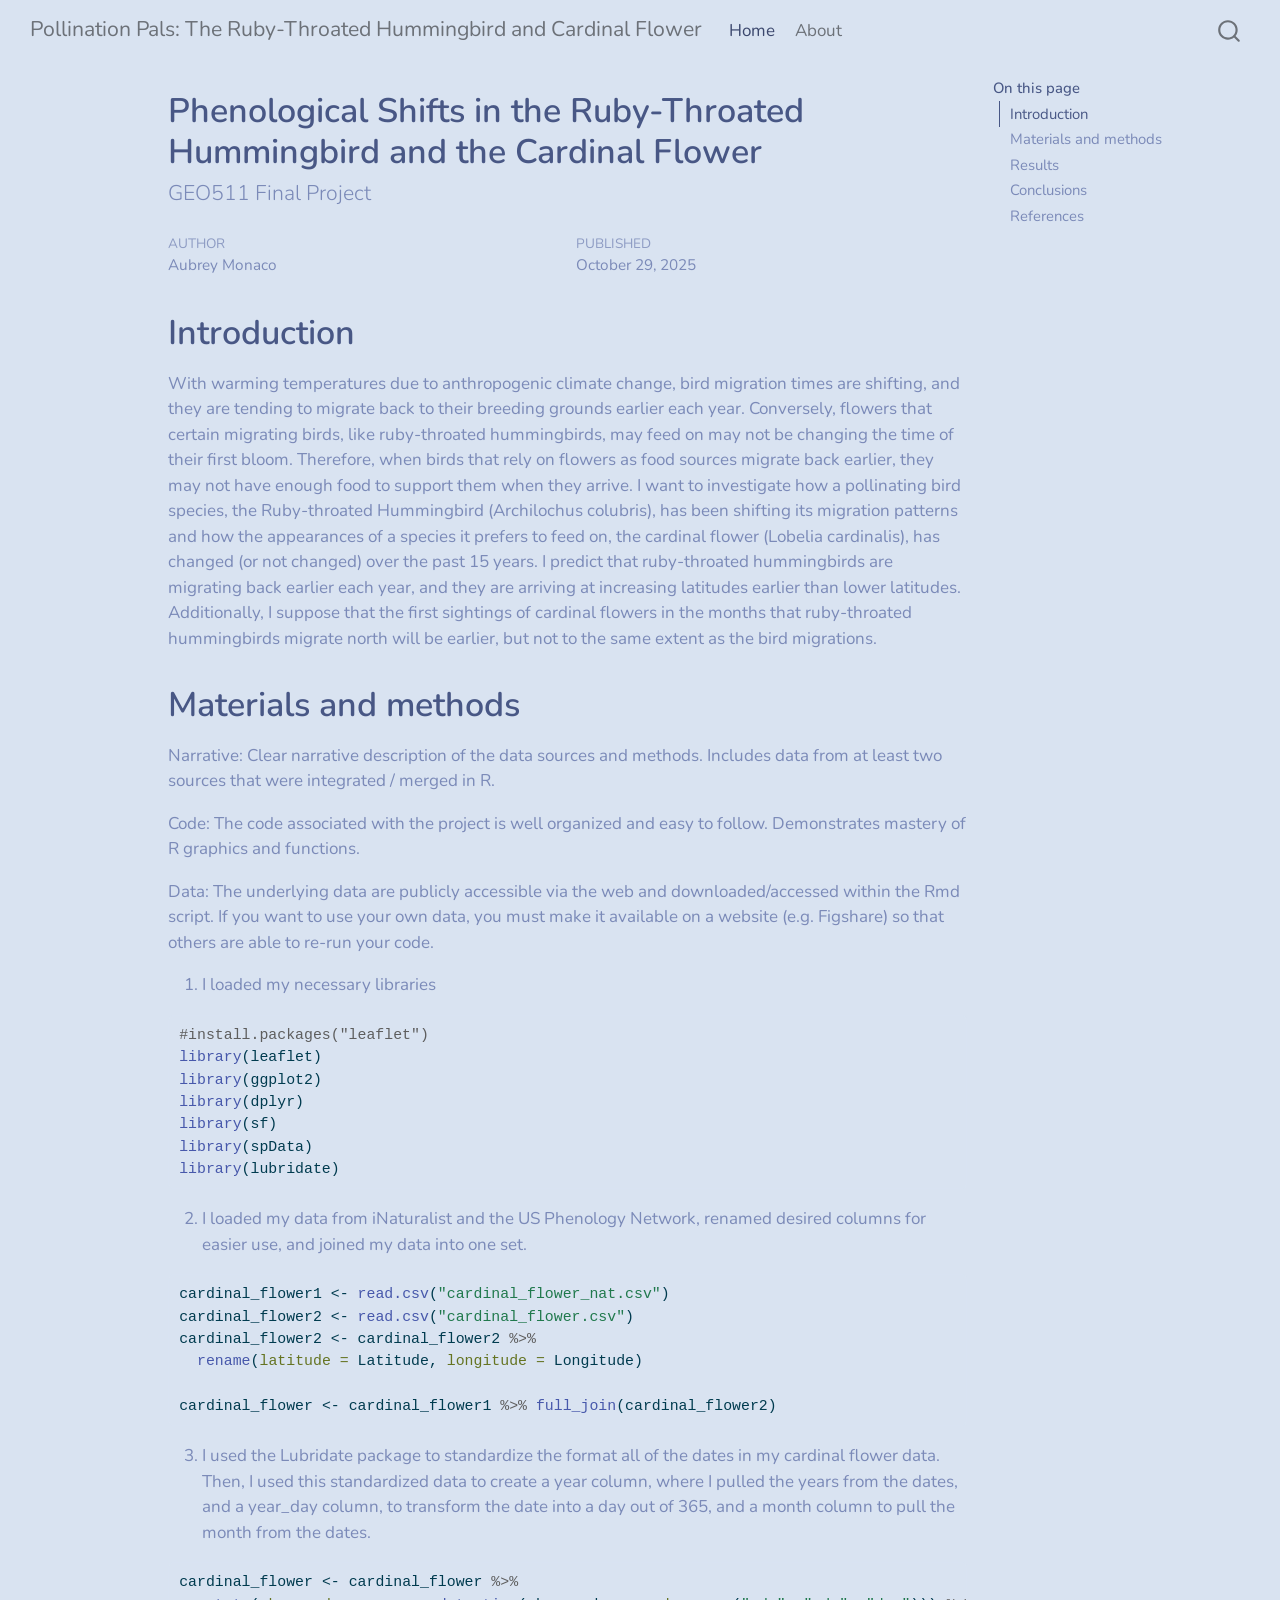
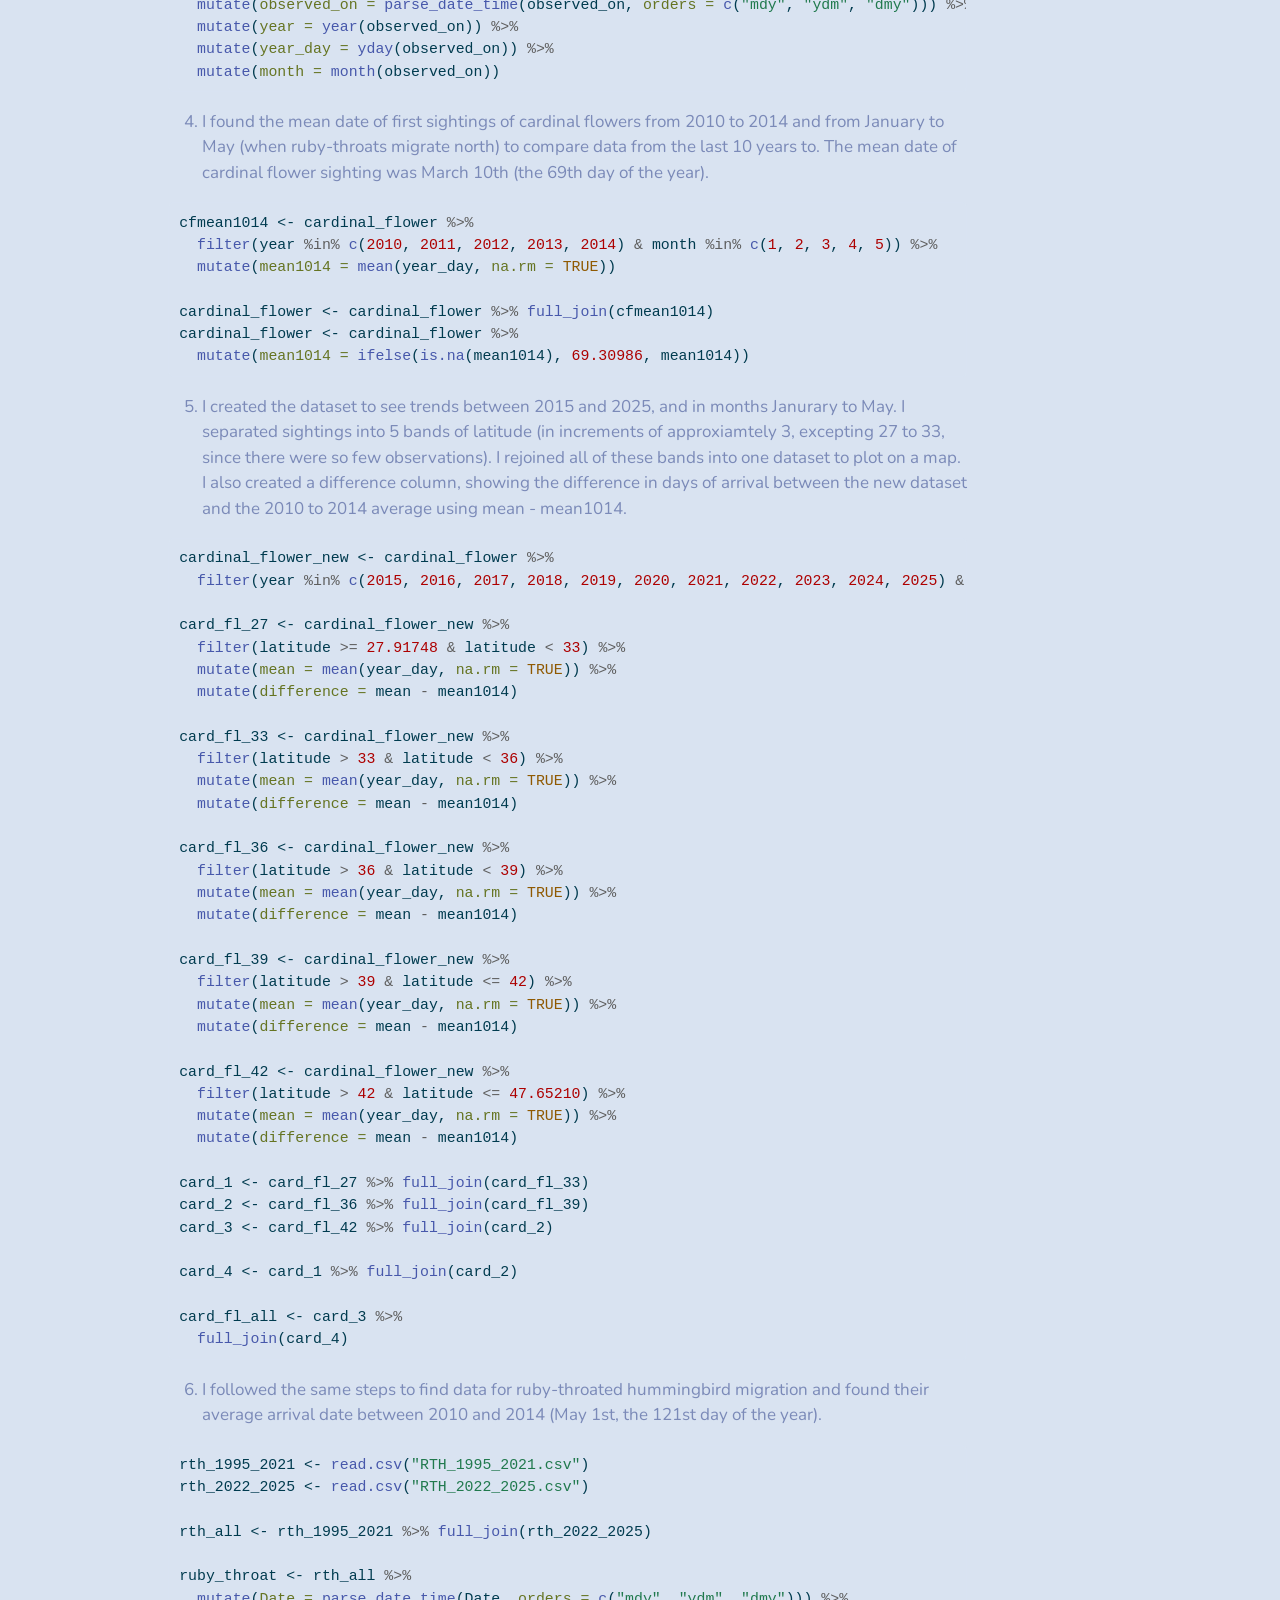
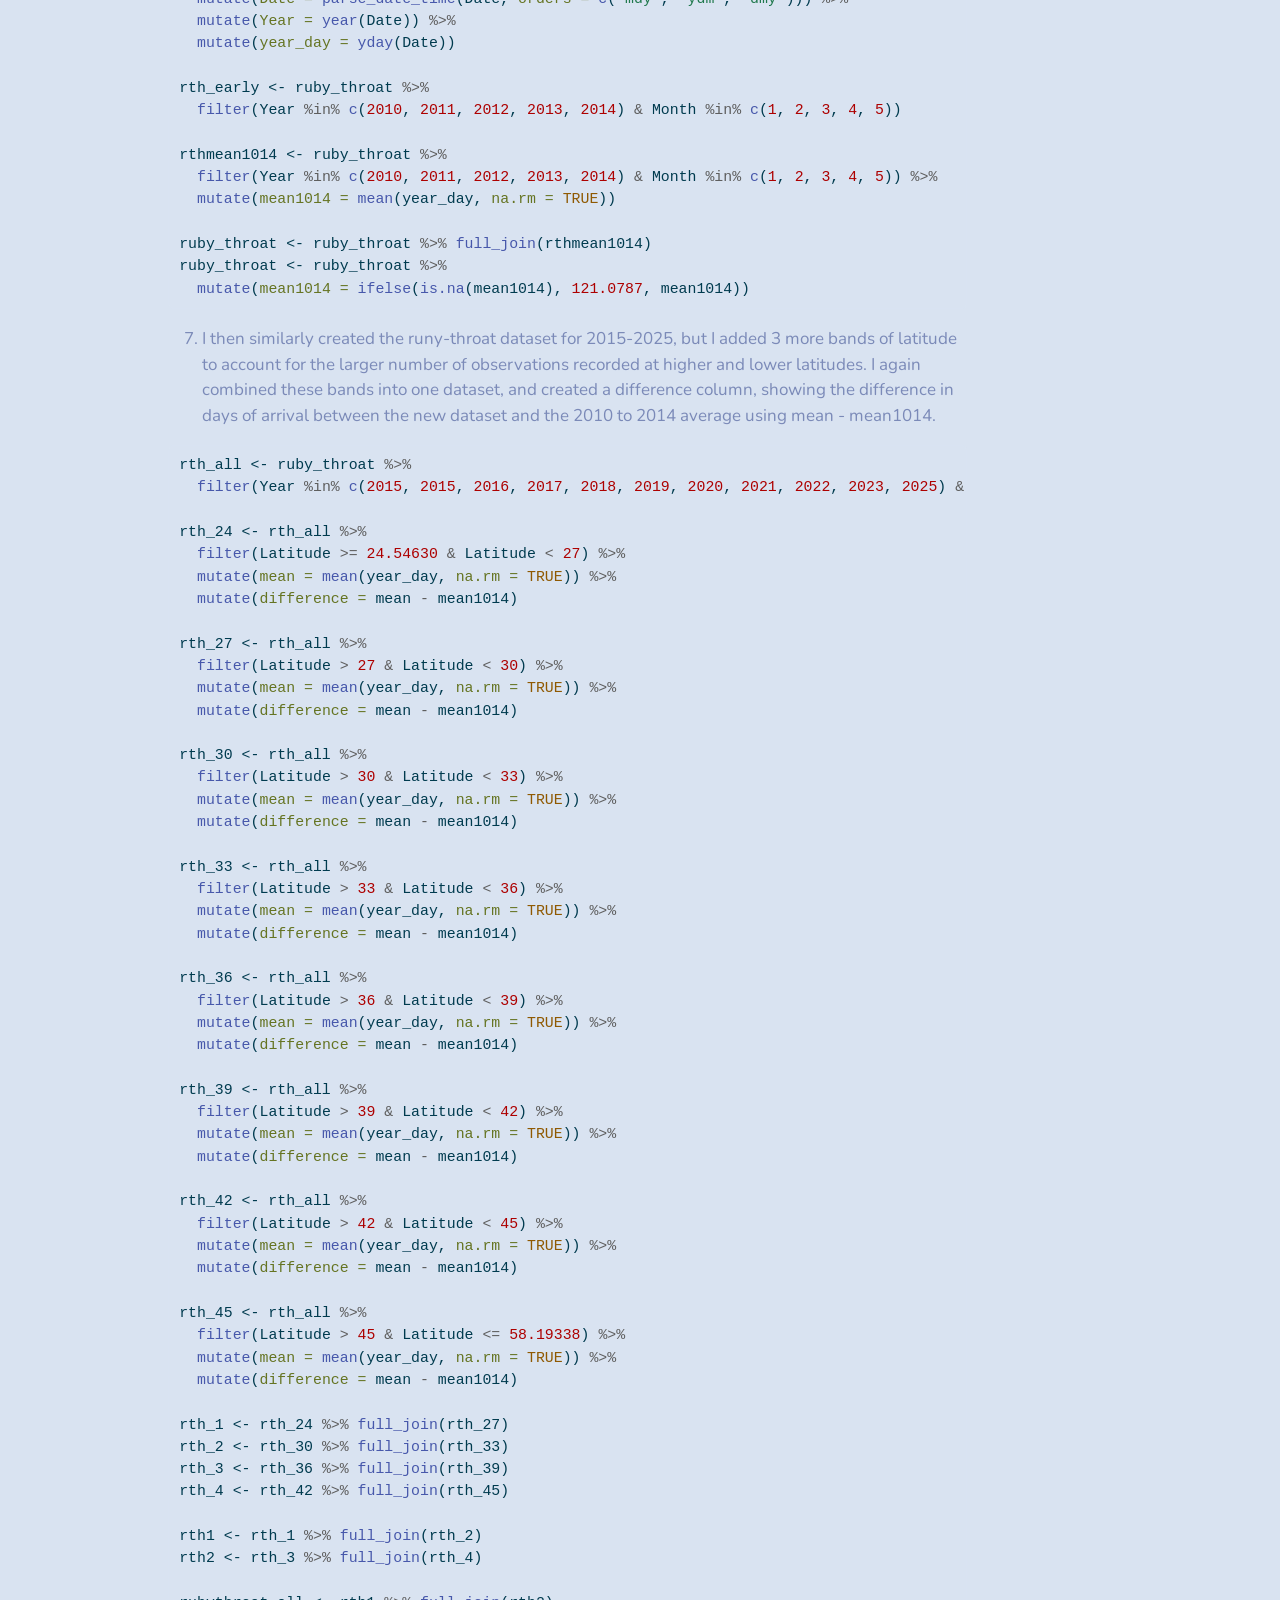
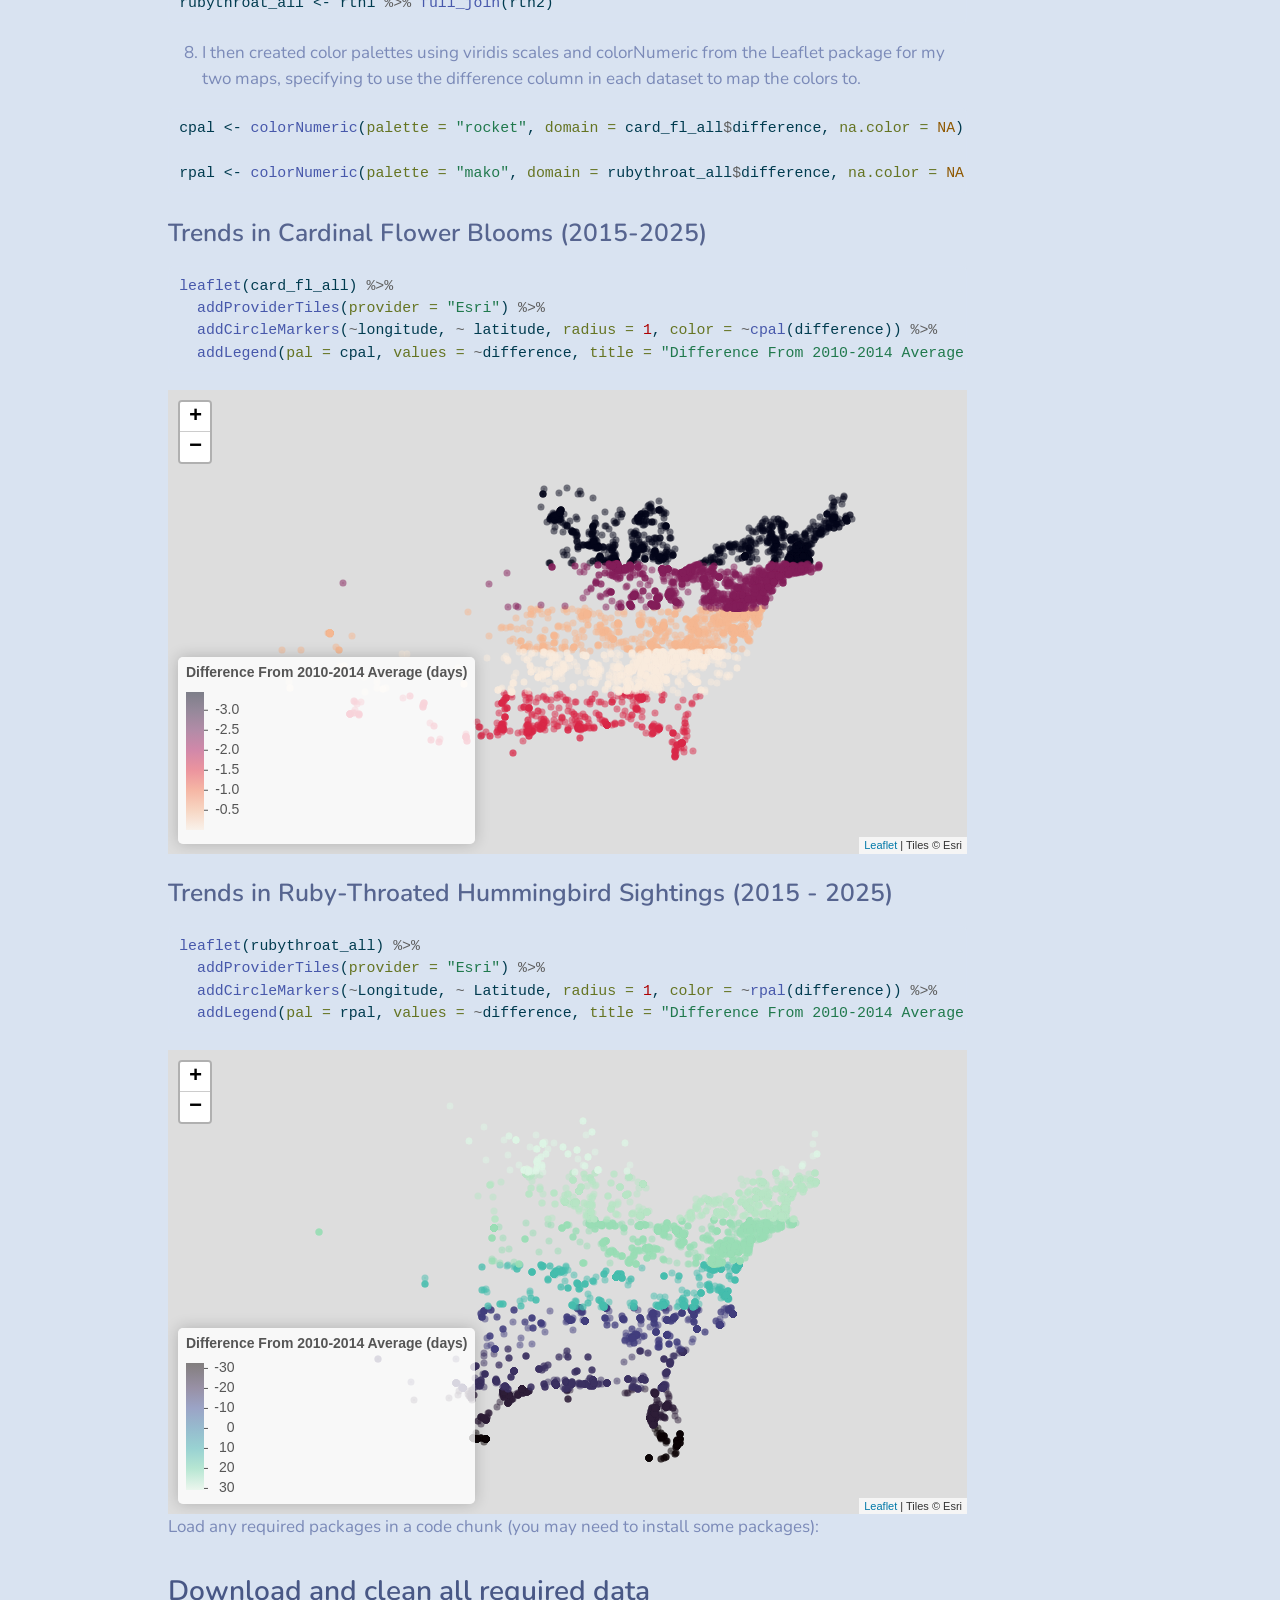
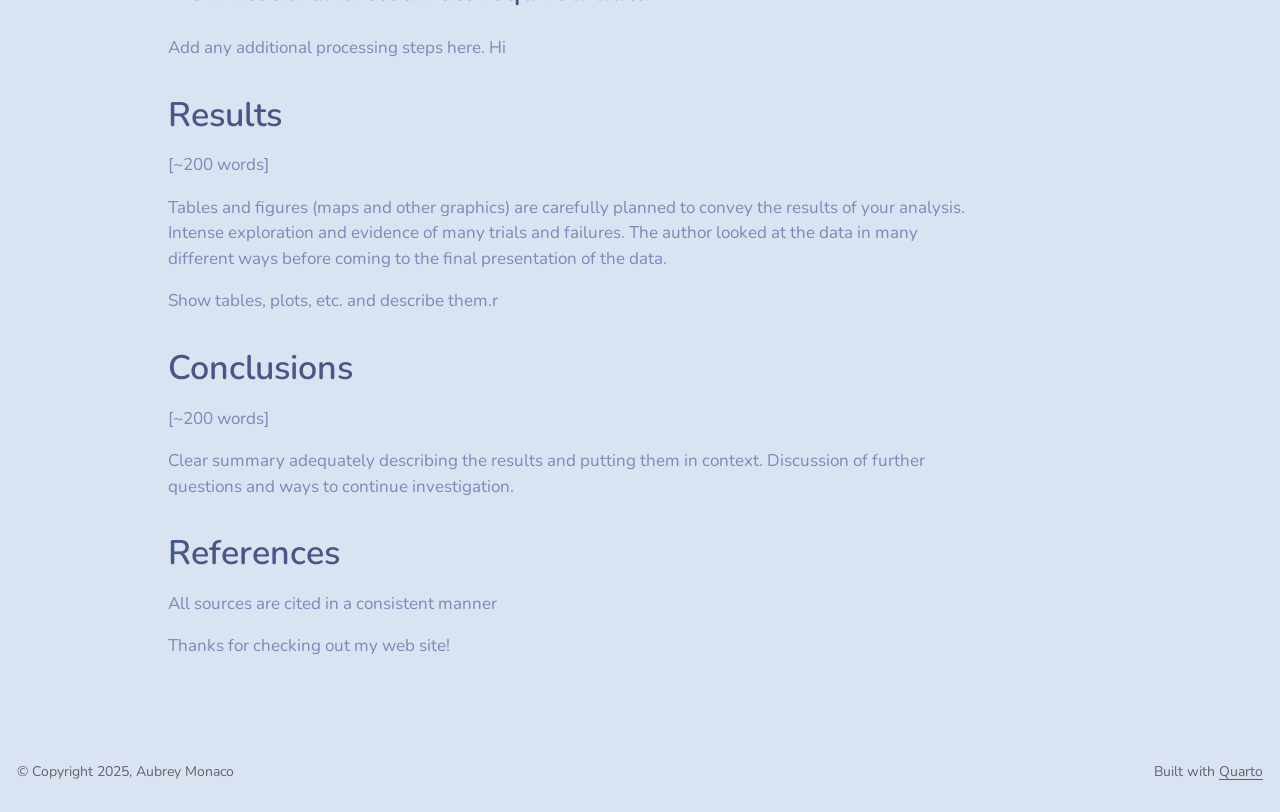
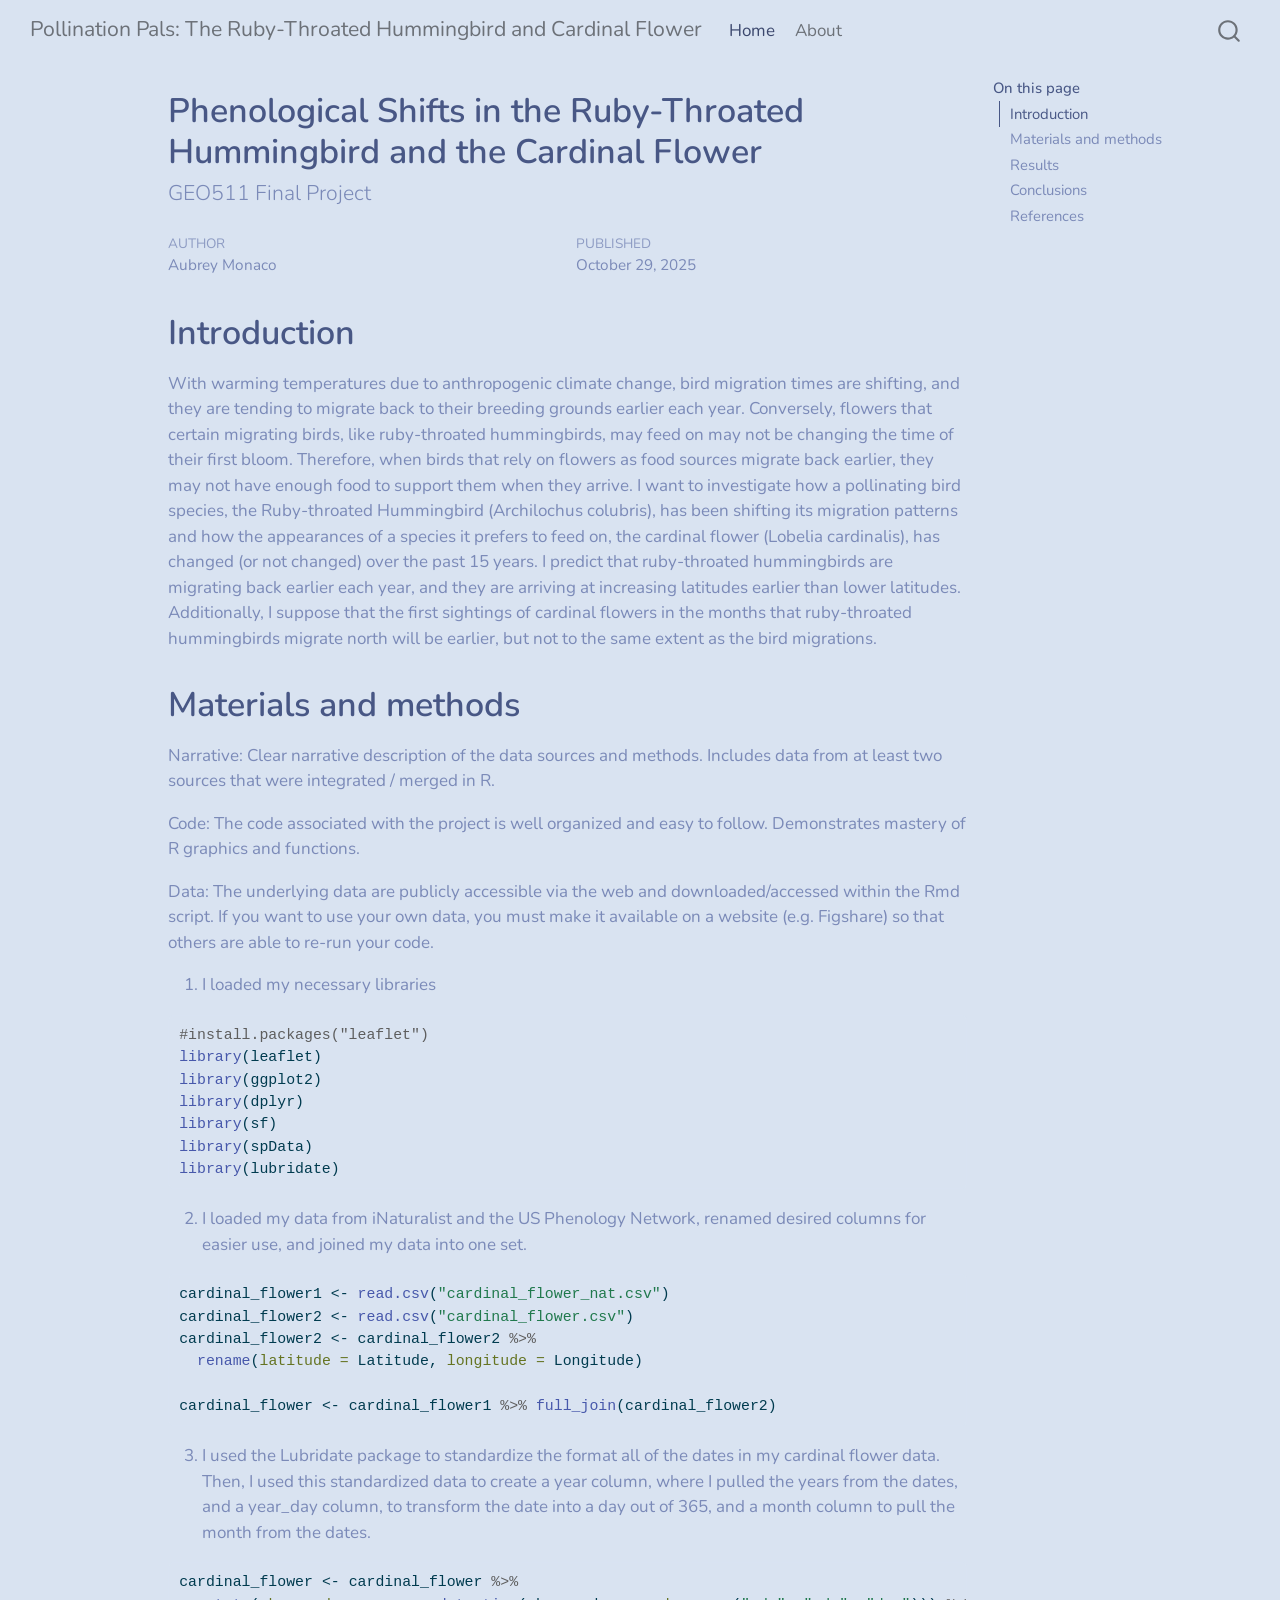
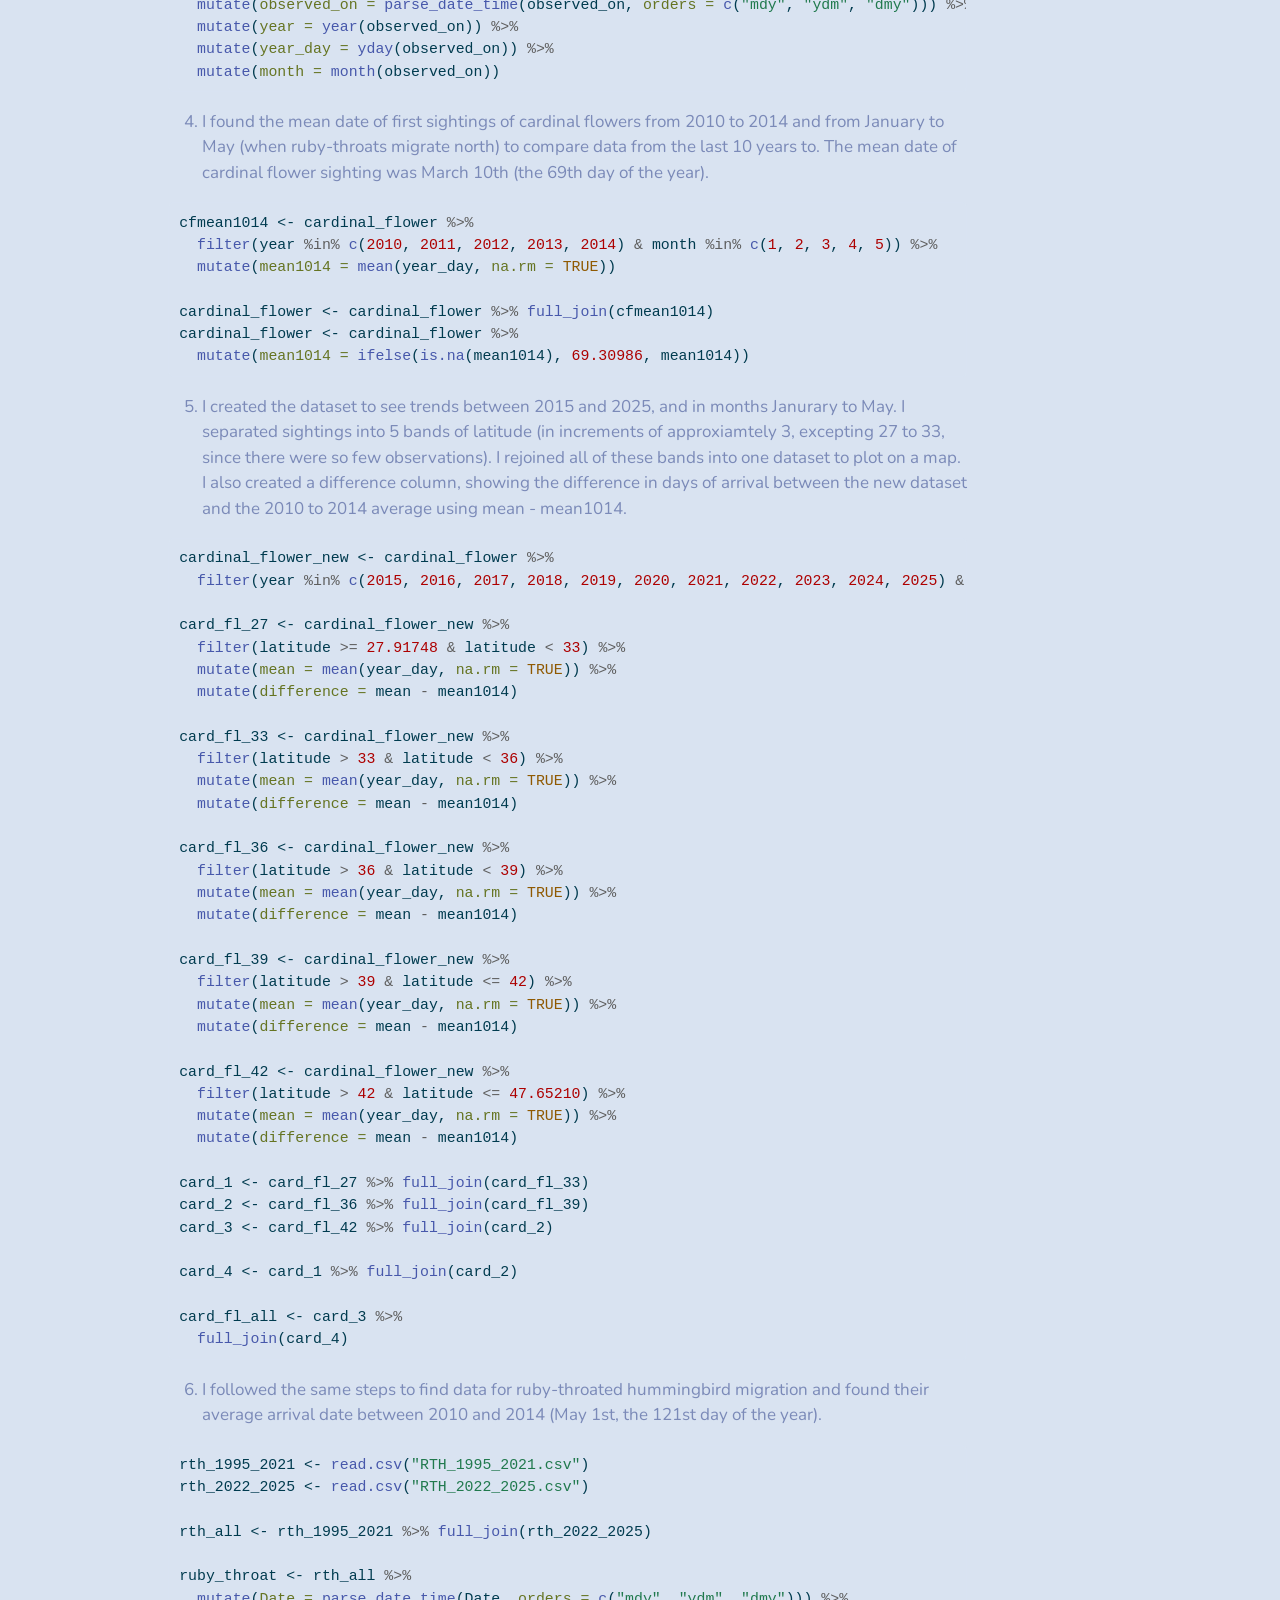
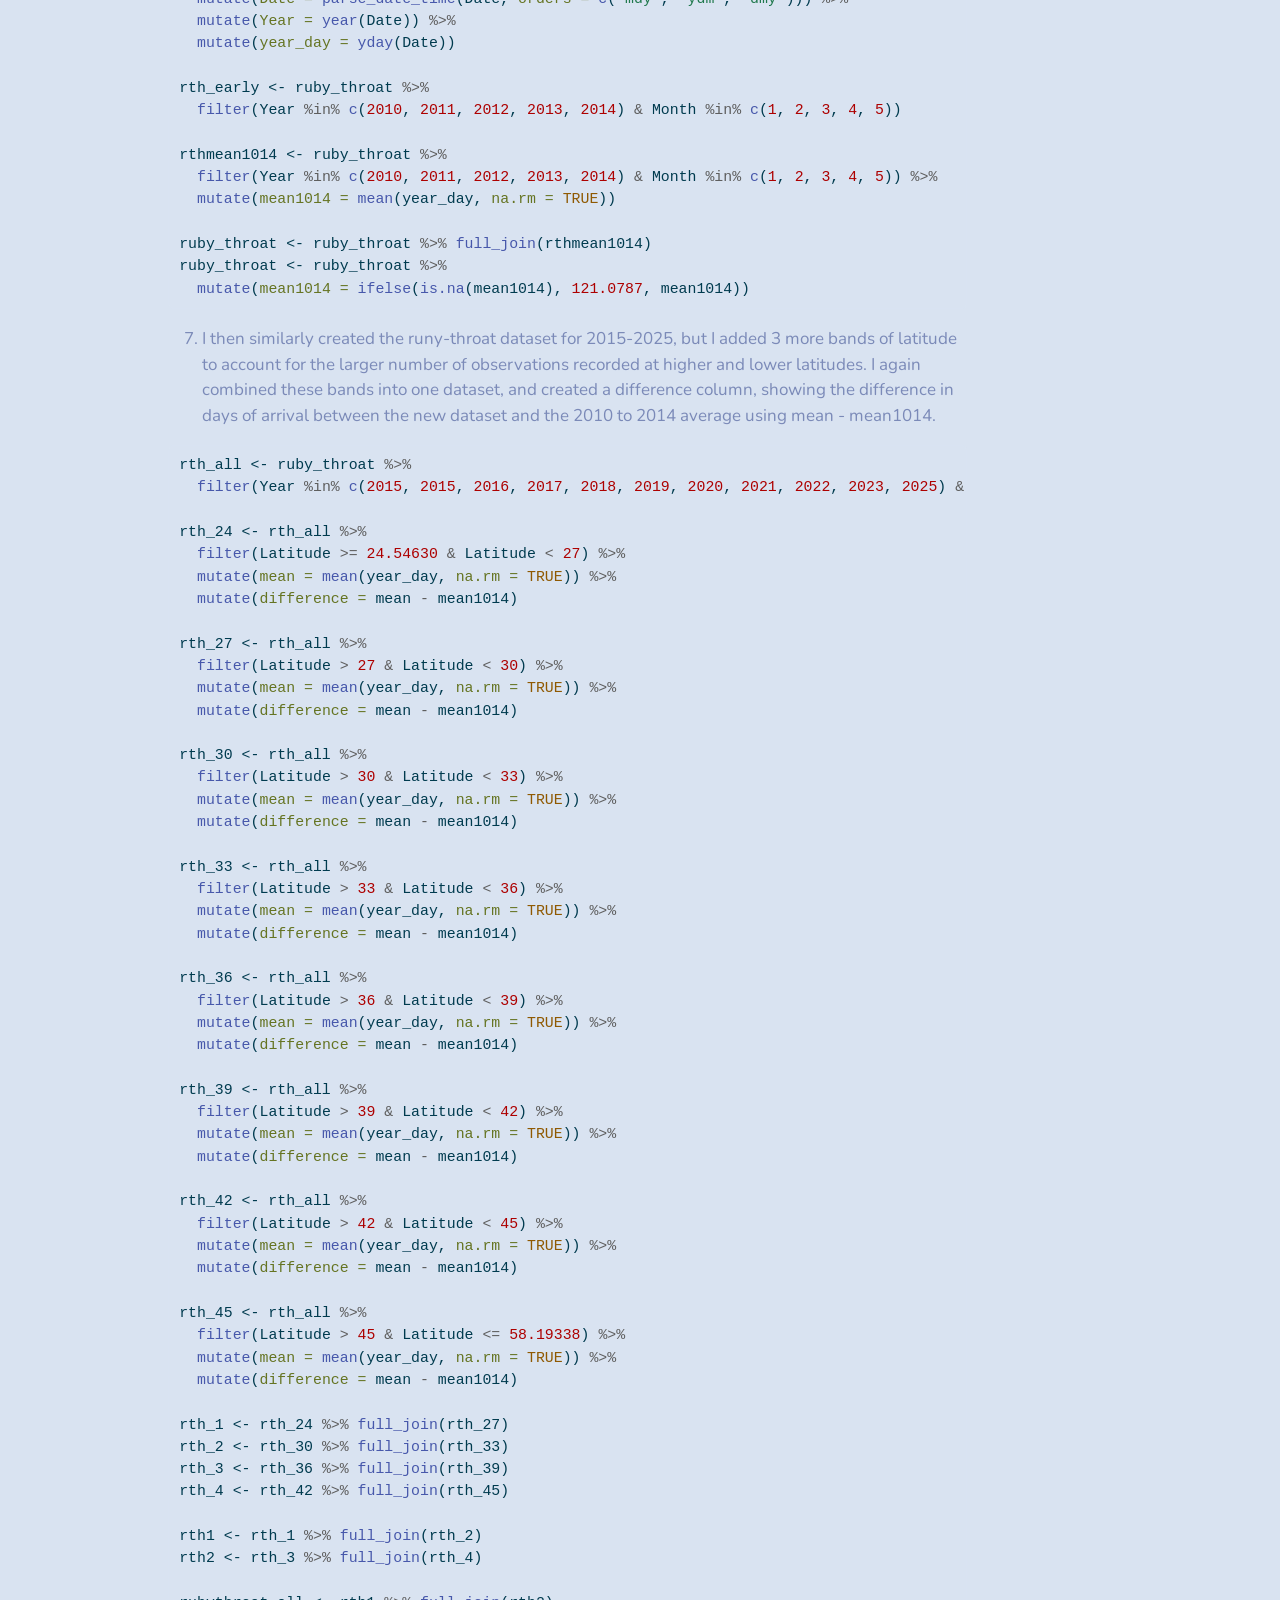
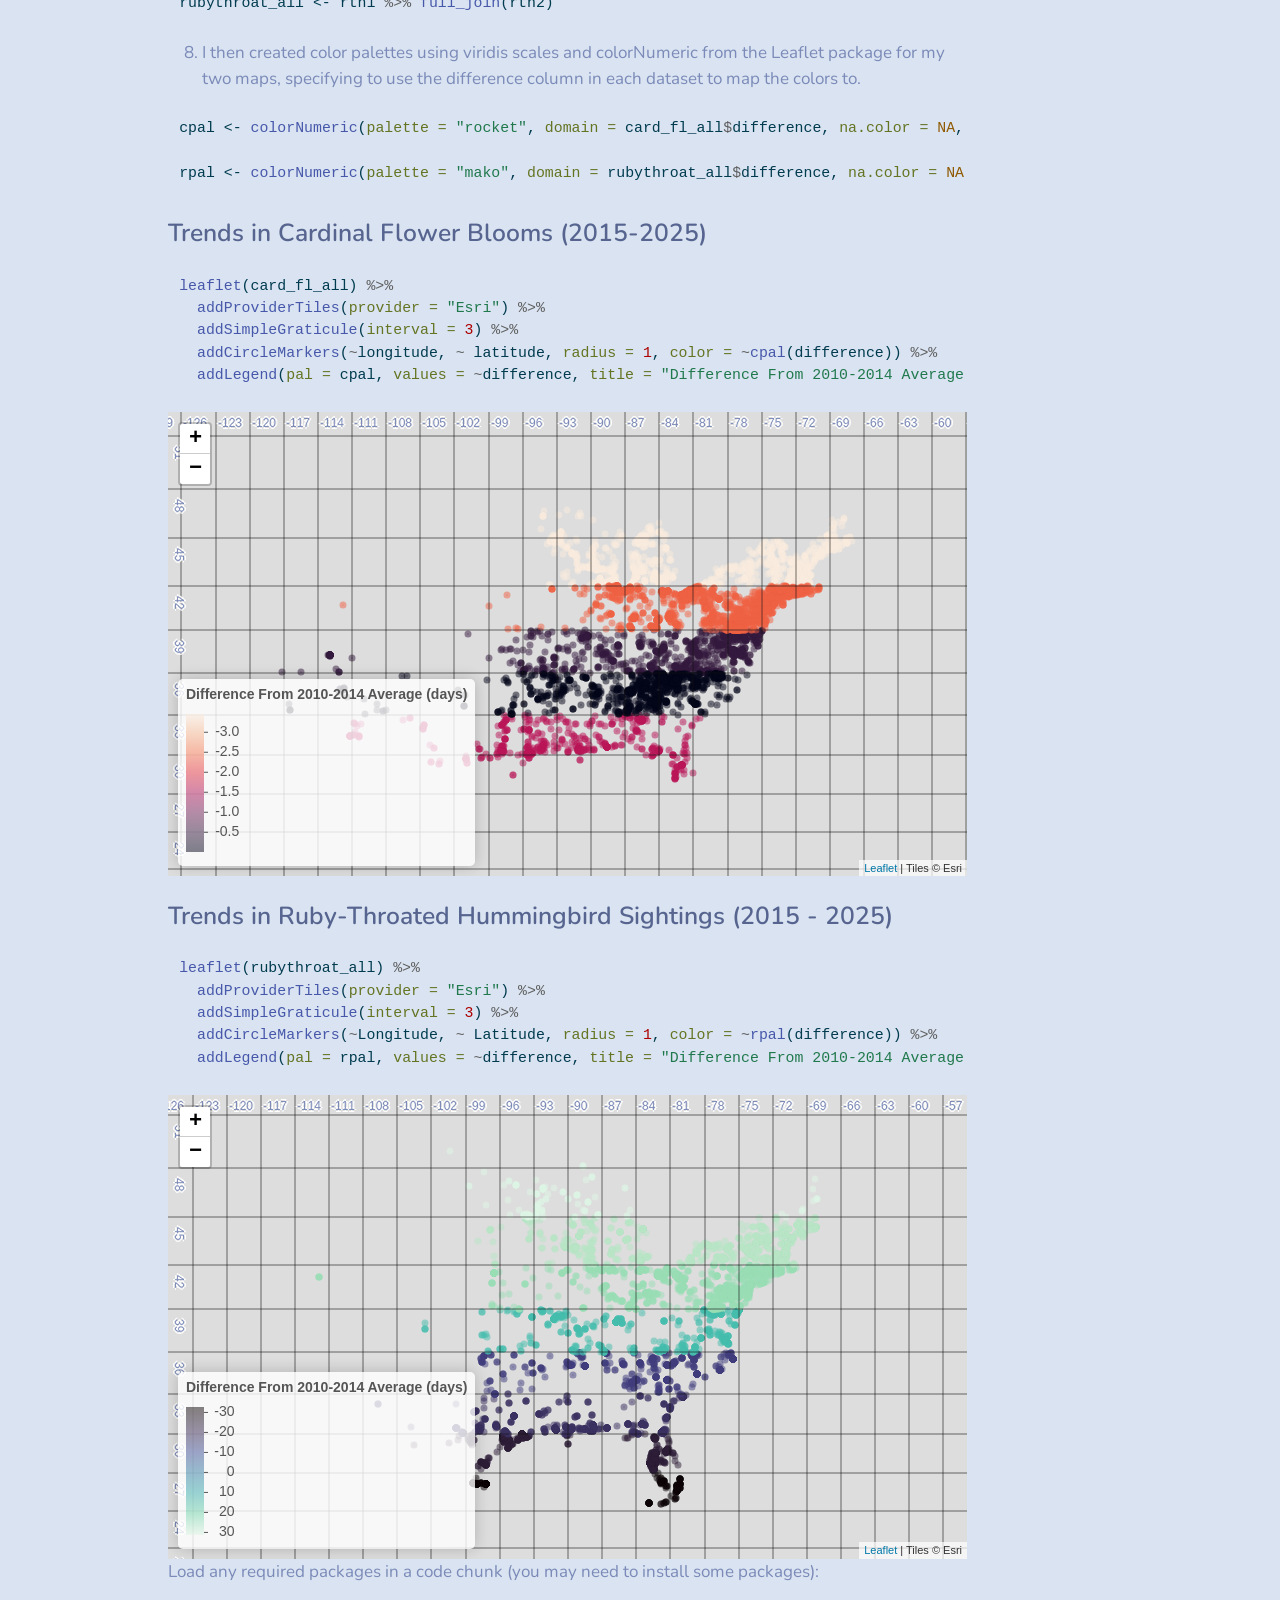
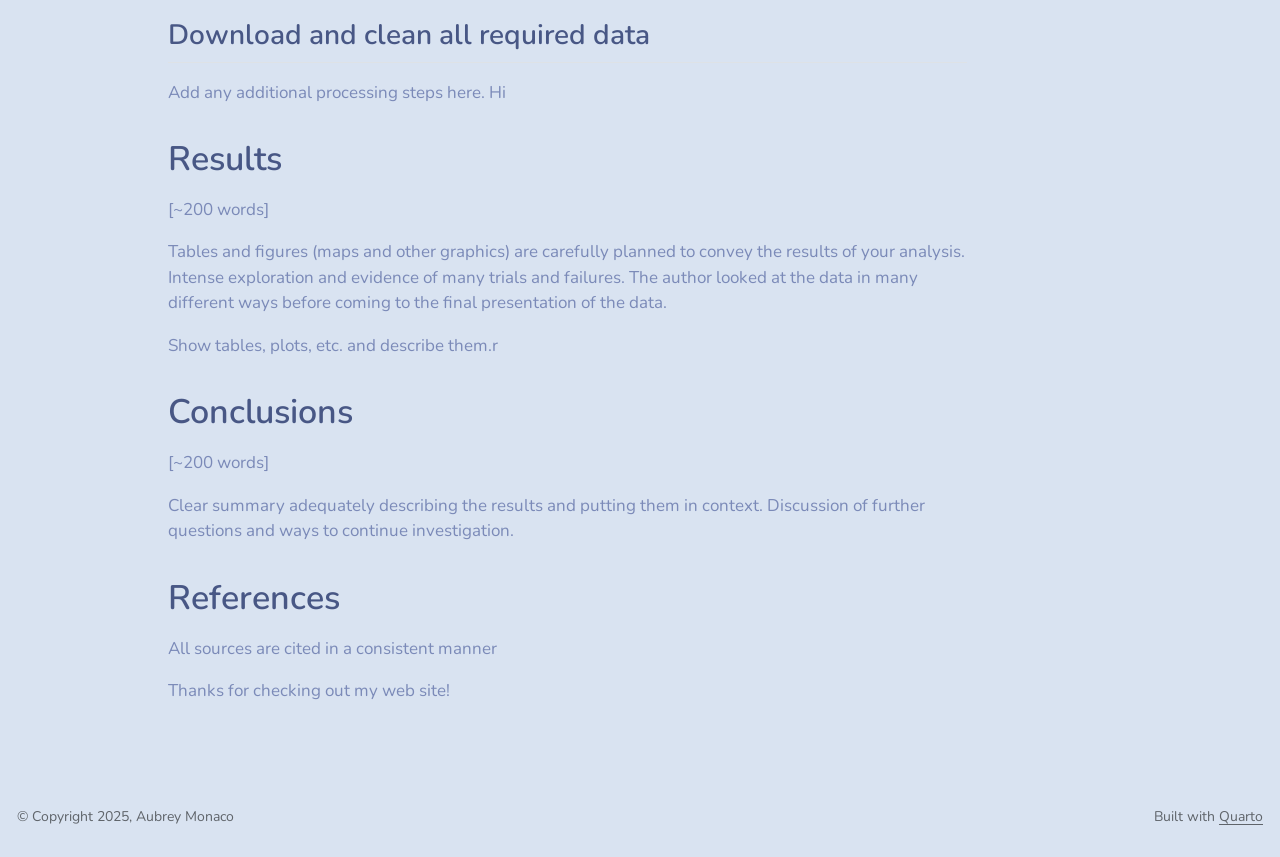
